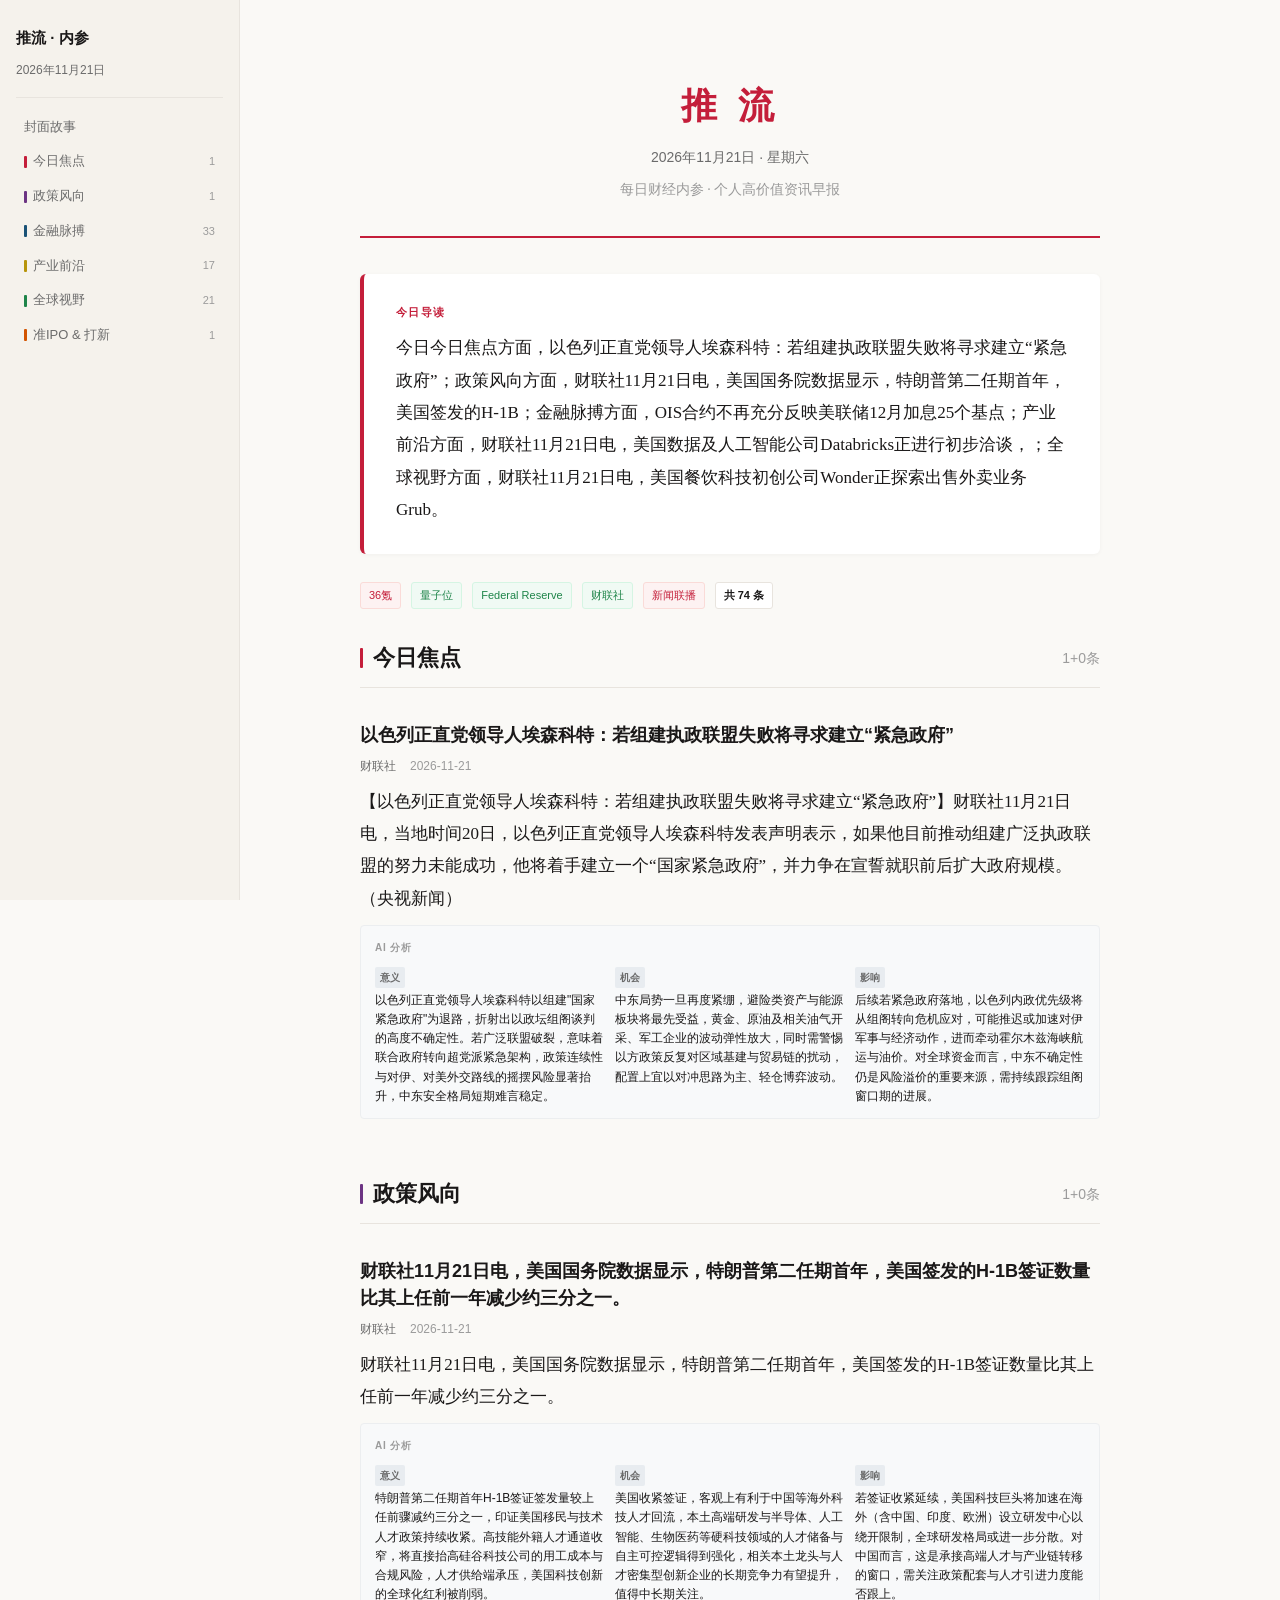
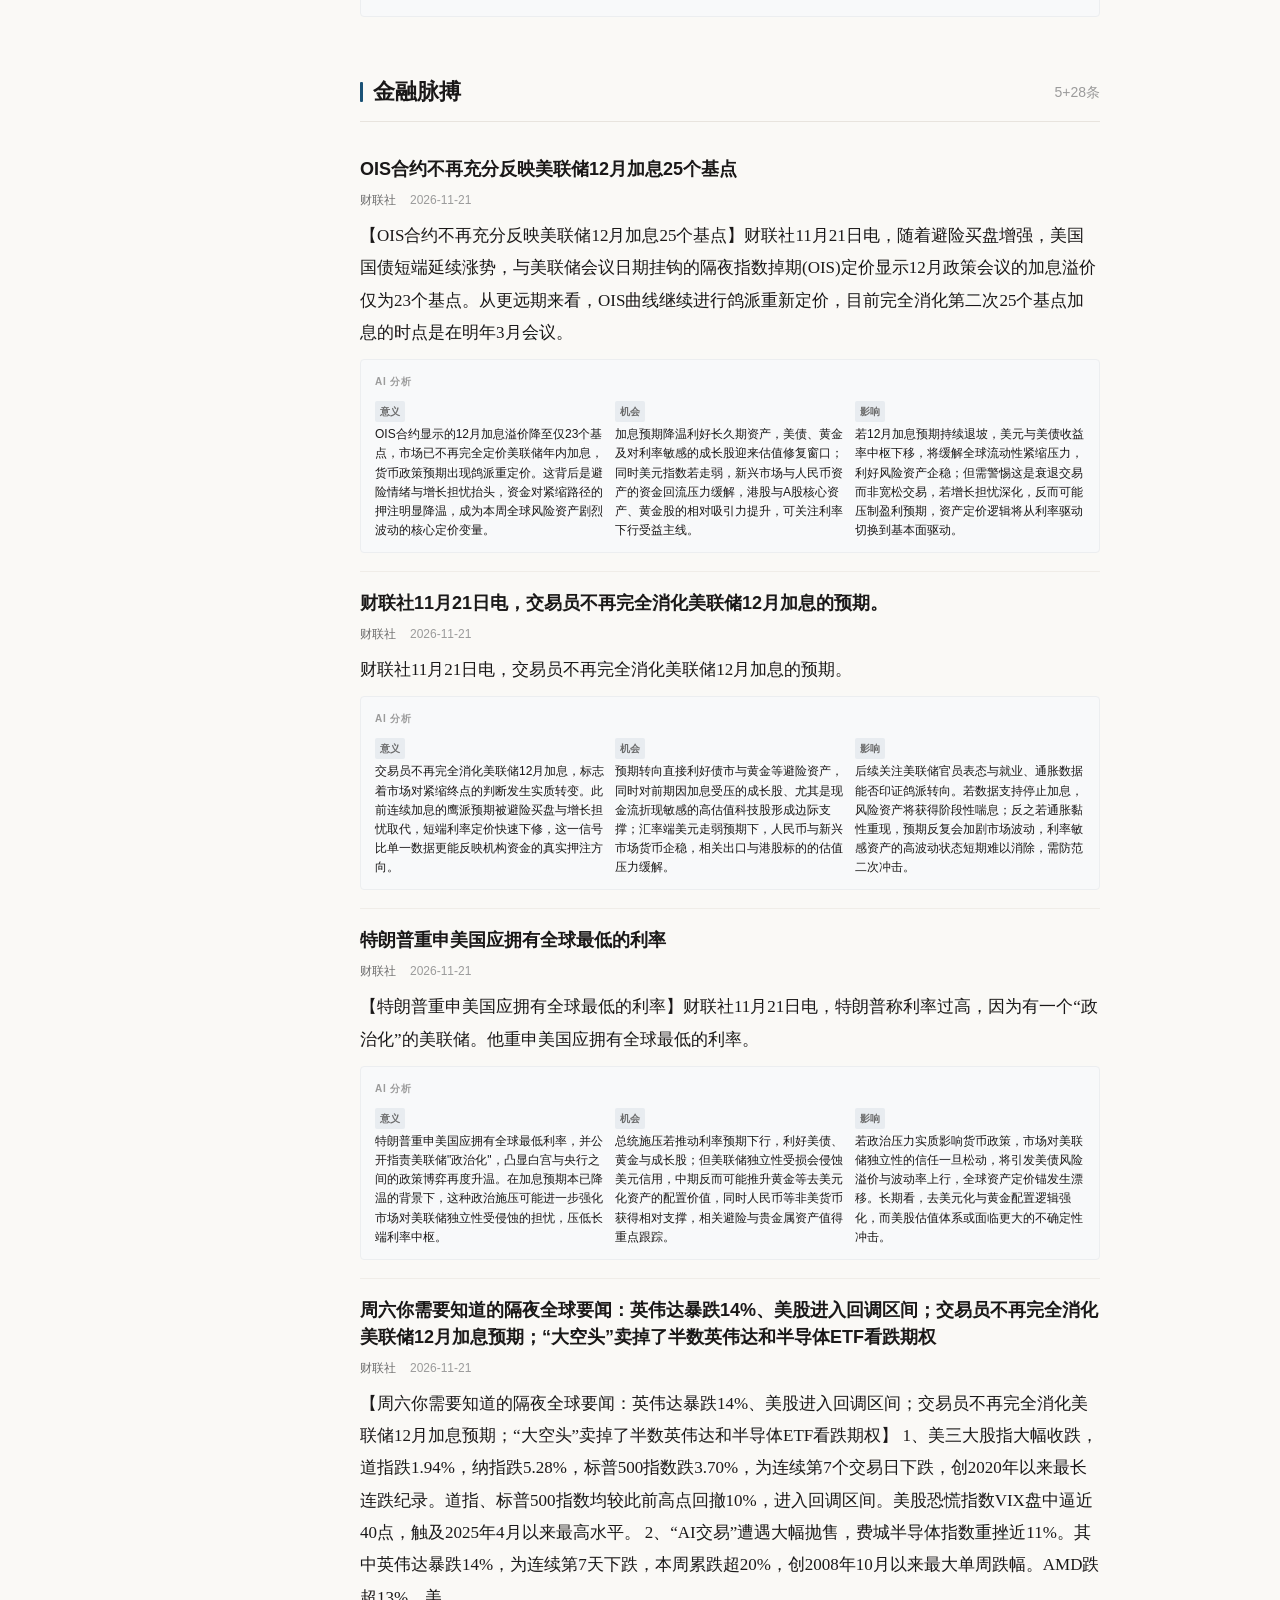
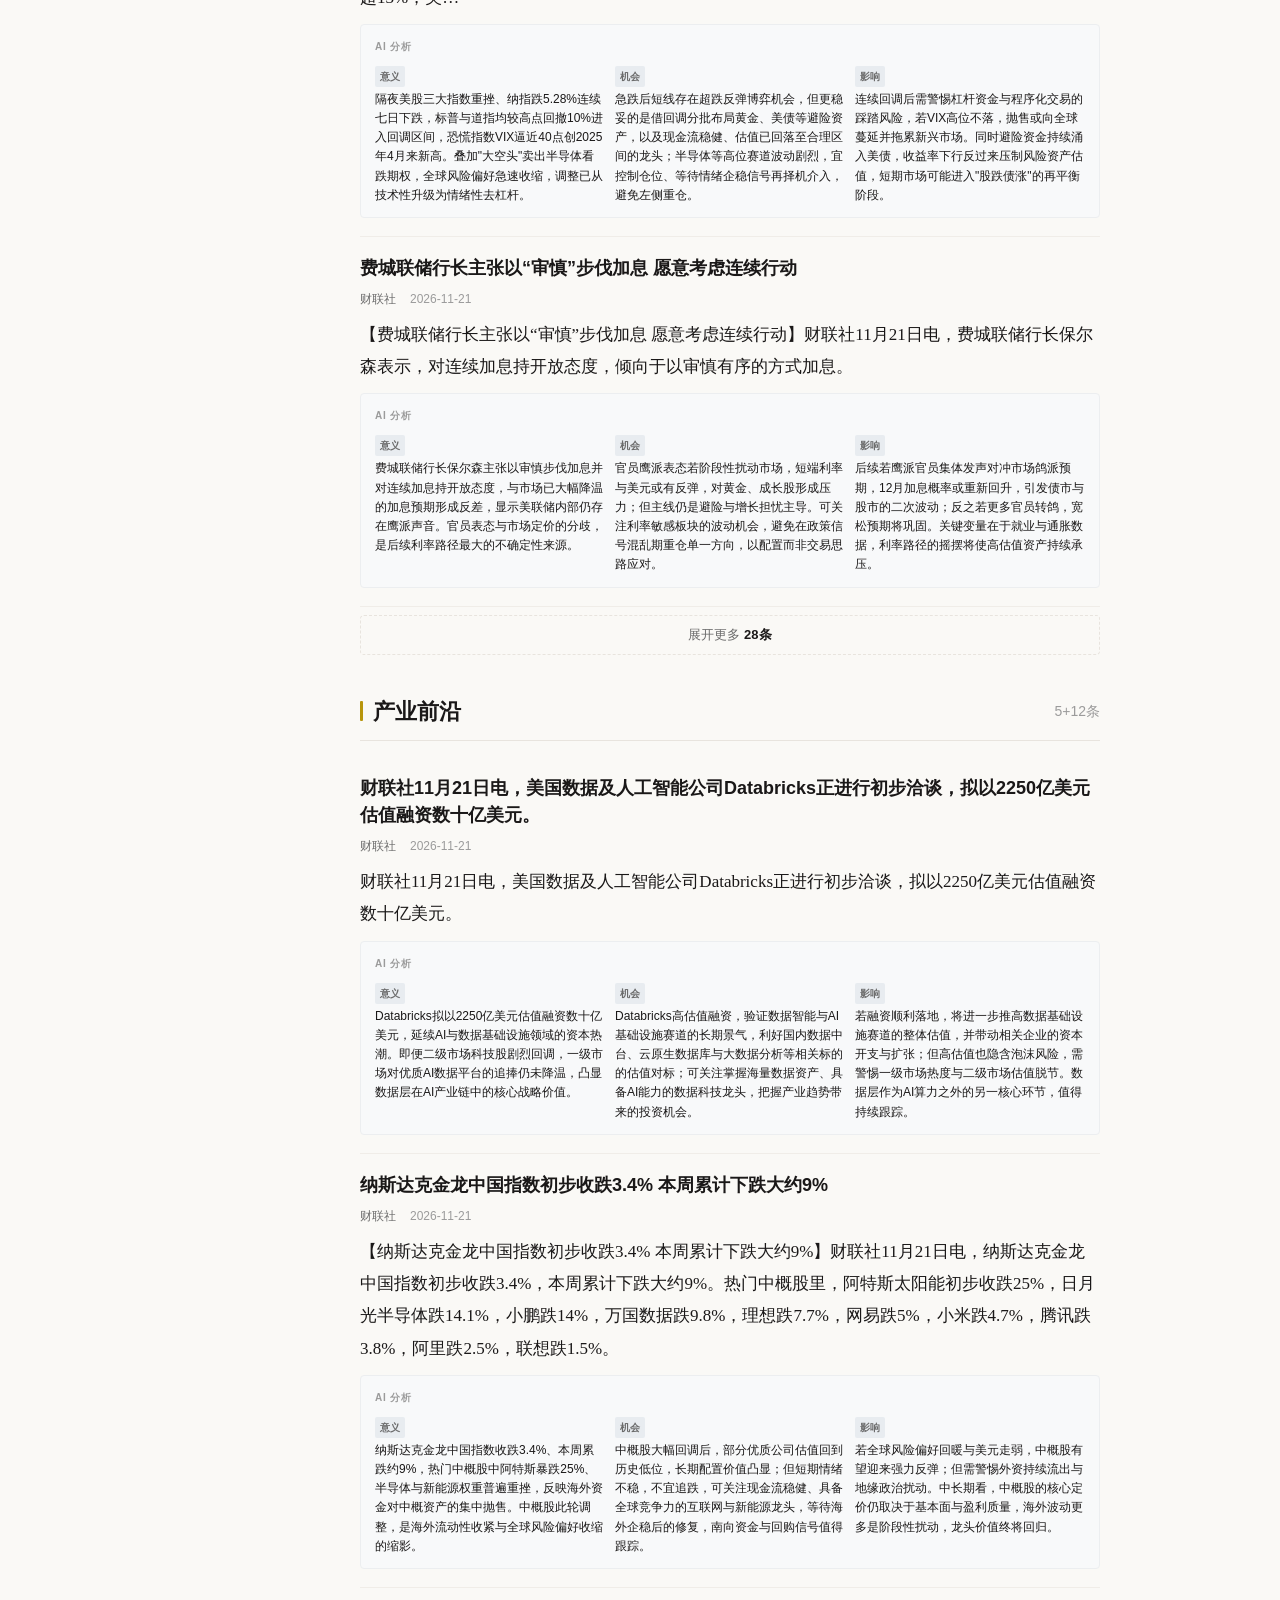
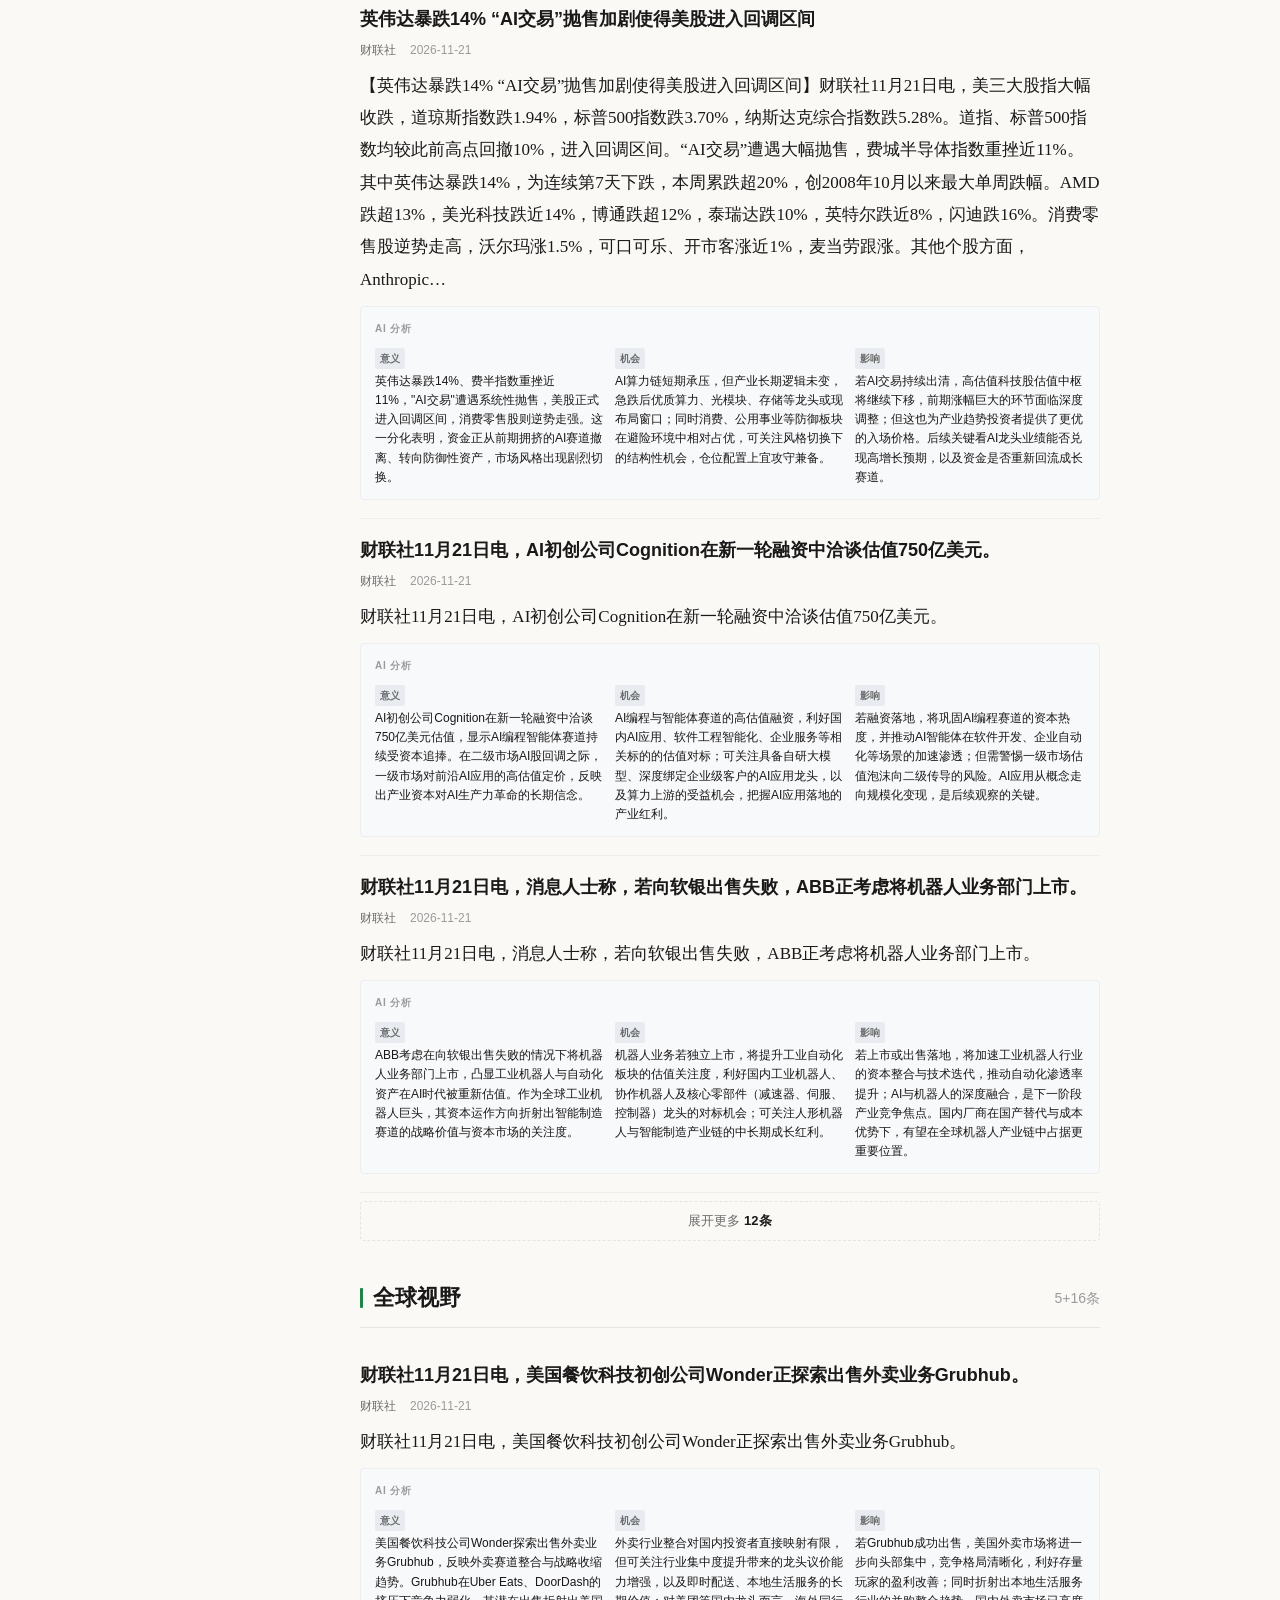
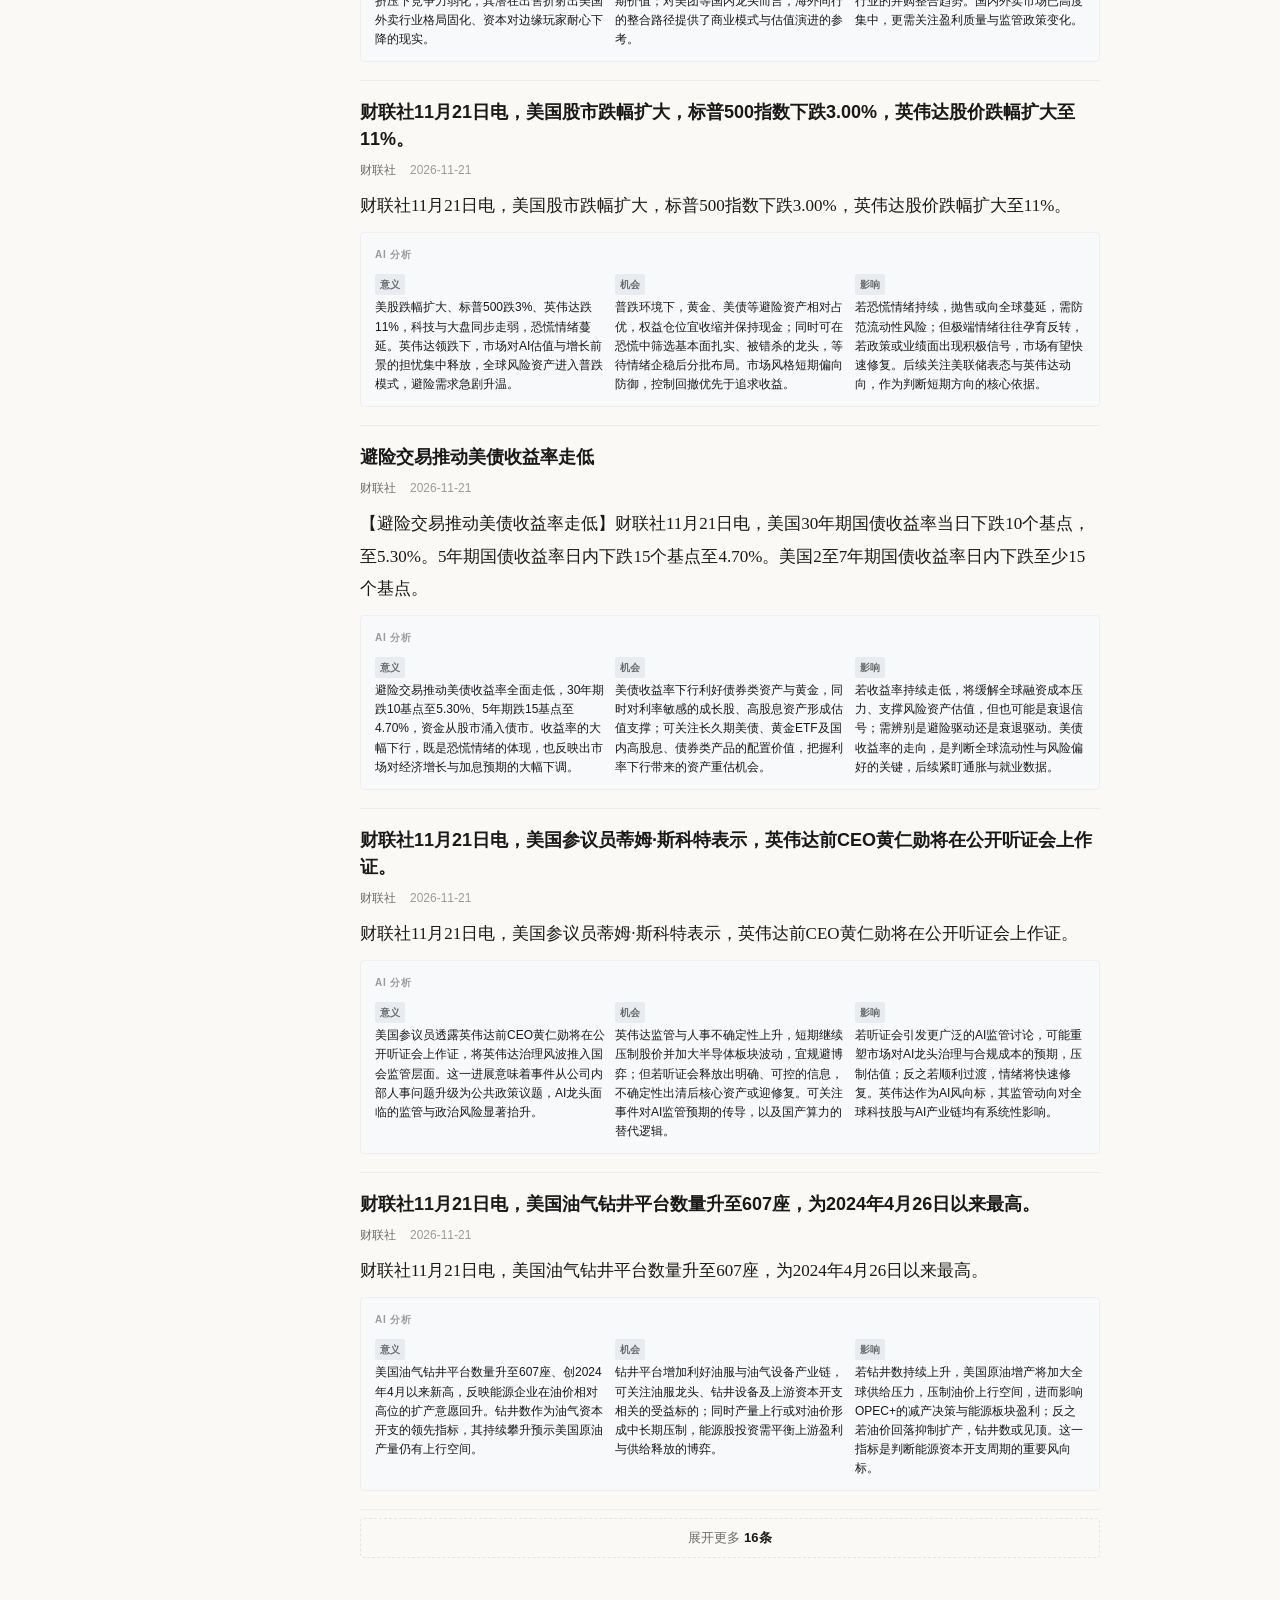
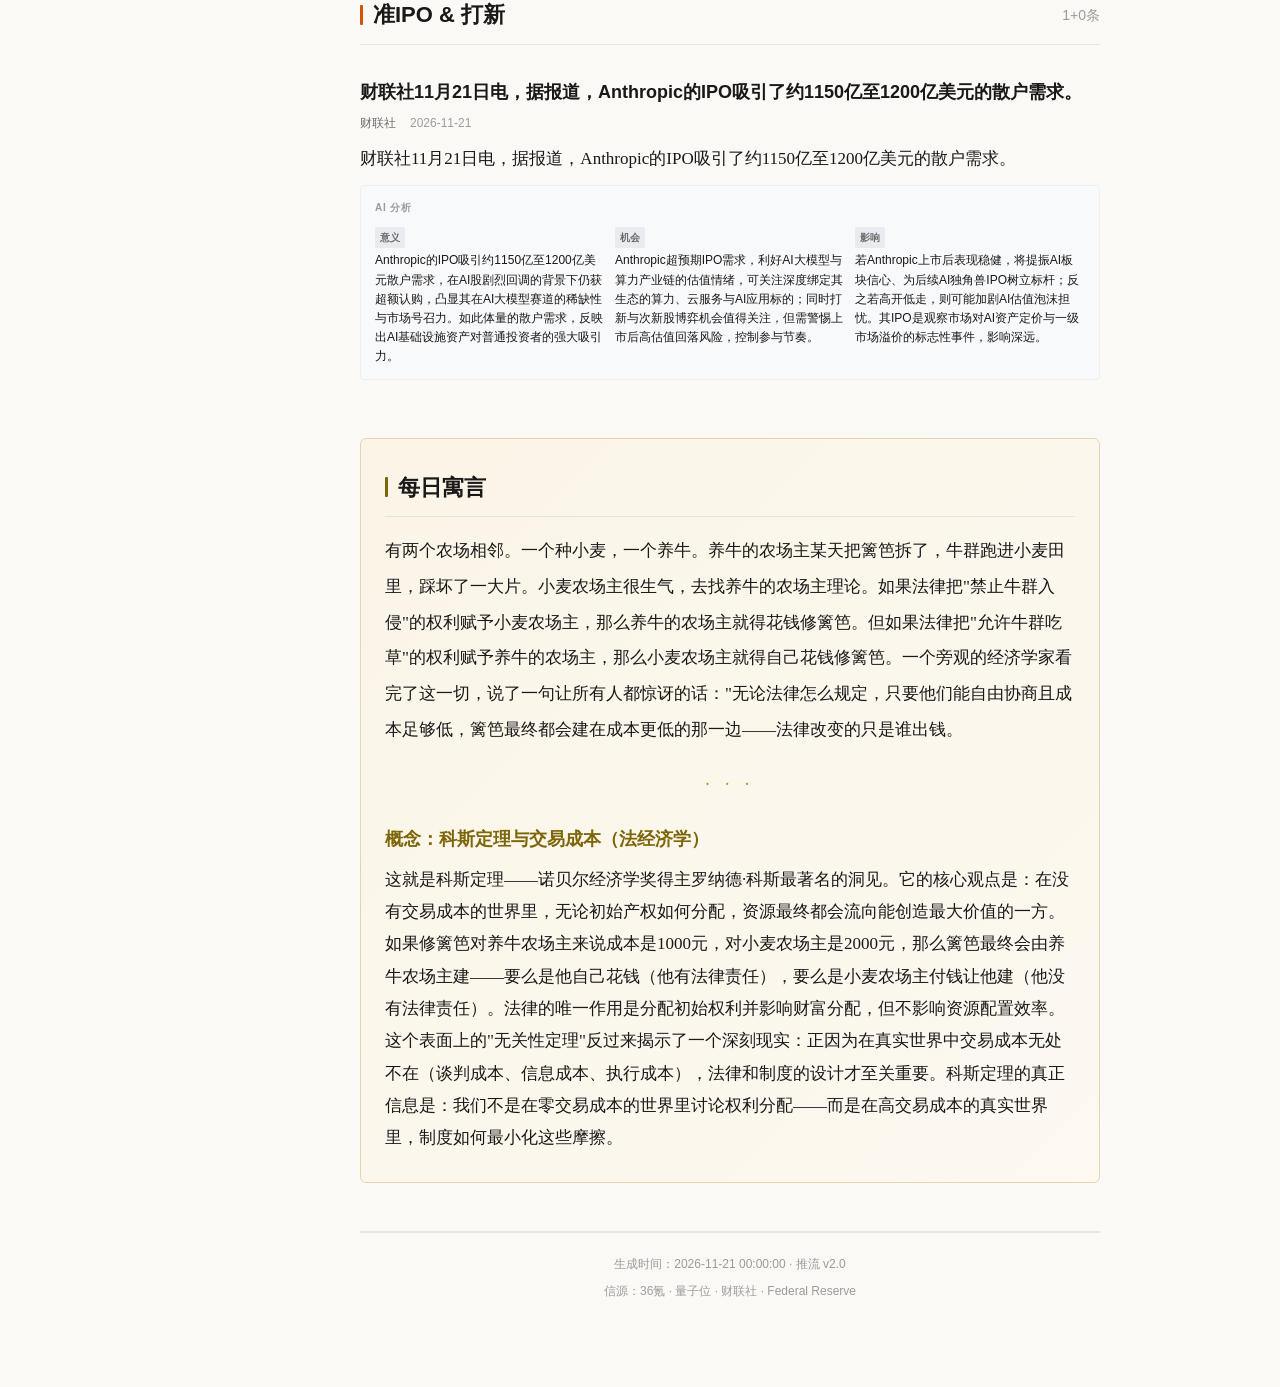
==== index.html @ a5501935 "deploy: 2026-11-21" ====
<!DOCTYPE html>
<html lang="zh-CN">
<head>
<meta charset="UTF-8">
<meta name="viewport" content="width=device-width, initial-scale=1.0">
<meta name="color-scheme" content="light">
<title>推流 · 2026年11月21日</title>
<style>/* =============================================================================
 * 推流 v2.0 — 杂志式内参样式
 * 核心：留白、克制、层次分明、阅读舒适
 * ============================================================================= */

:root {
    --bg:           #FAF9F6;
    --card-bg:      #FFFFFF;
    --text:         #1A1818;
    --text-muted:   #6B6B6B;
    --text-light:   #9B9B9B;
    --accent:       #C41E3A;
    --link:         #1A5276;
    --border:       #E8E4DE;
    --border-light: #F0EDE8;

    --font-text:    "Noto Serif SC", "Source Han Serif SC", Georgia, "Songti SC", serif;
    --font-ui:      -apple-system, "PingFang SC", "Microsoft YaHei", "Segoe UI", sans-serif;

    --fs-sm:   13px;
    --fs-body: 16px;
    --fs-h2:   20px;
    --fs-h3:   17px;
    --fs-h1:   28px;
    --lh:      1.85;
    --mw:      720px;
    --gap:     28px;
}

@media (min-width: 768px) {
    :root {
        --fs-sm:   14px;
        --fs-body: 17px;
        --fs-h2:   22px;
        --fs-h3:   18px;
        --fs-h1:   36px;
        --lh:      1.9;
        --mw:      740px;
    }
}

/* ===== Reset ===== */
*,*::before,*::after{box-sizing:border-box;margin:0;padding:0}
html{scroll-behavior:smooth}
body{
    font-family:var(--font-text);
    font-size:var(--fs-body);
    line-height:var(--lh);
    color:var(--text);
    background:var(--bg);
    -webkit-font-smoothing:antialiased;
    max-width:var(--mw);
    margin:0 auto;
    padding:24px 20px 80px;
}

/* ===== 目录侧边栏 ===== */
.toc-toggle{
    position:fixed;top:12px;left:12px;z-index:100;
    width:38px;height:38px;border:1px solid var(--border);
    border-radius:6px;background:var(--card-bg);
    font-size:18px;cursor:pointer;color:var(--text);
    display:block;
}
@media(min-width:1024px){.toc-toggle{display:none}}

.toc-sidebar{
    position:fixed;top:0;left:0;z-index:99;
    width:240px;height:100vh;
    background:#F5F2EC;
    border-right:1px solid var(--border);
    padding:24px 16px 80px;
    font-family:var(--font-ui);
    overflow-y:auto;
    transform:translateX(-100%);
    transition:transform .2s;
}
.toc-sidebar.open{transform:translateX(0)}
@media(min-width:1024px){
    .toc-sidebar{transform:translateX(0)}
    body{margin-left:240px;max-width:calc(var(--mw) + 240px)}
    .main-content{max-width:var(--mw);margin:0 auto}
}

.toc-header{padding-bottom:12px;margin-bottom:12px;border-bottom:1px solid var(--border)}
.toc-header-title{font-size:15px;font-weight:700;display:block}
.toc-header-date{font-size:12px;color:var(--text-muted)}

.toc-list{list-style:none}
.toc-link{
    display:flex;align-items:center;gap:6px;
    padding:5px 8px;border-radius:4px;
    font-size:13px;color:var(--text-muted);text-decoration:none;
}
.toc-link:hover{background:#EBE6DE;color:var(--text)}
.toc-link.active{background:#EBE6DE;color:var(--text);font-weight:600}
.toc-accent{width:3px;height:12px;border-radius:1px;flex-shrink:0}
.toc-num{font-size:11px;color:var(--text-light);margin-left:auto}

/* ===== 报头 ===== */
.masthead{
    text-align:center;
    padding:48px 0 32px;
    border-bottom:2px solid var(--accent);
    margin-bottom:36px;
}
.masthead-brand{
    font-family:var(--font-ui);
    font-size:var(--fs-h1);
    font-weight:800;
    letter-spacing:.15em;
    color:var(--accent);
}
.masthead-date{
    font-size:var(--fs-sm);
    color:var(--text-muted);
    font-family:var(--font-ui);
    margin-top:4px;
}
.masthead-sub{
    font-size:var(--fs-sm);
    color:var(--text-light);
    margin-top:6px;
}

/* ===== 今日导读 ===== */
.overview{
    background:var(--card-bg);
    border-radius:6px;
    padding:28px 32px;
    margin-bottom:var(--gap);
    border-left:4px solid var(--accent);
    box-shadow:0 1px 4px rgba(0,0,0,.04);
}
.overview-label{
    font-family:var(--font-ui);
    font-size:11px;text-transform:uppercase;
    letter-spacing:.12em;color:var(--accent);
    margin-bottom:10px;font-weight:600;
}
.overview-text{
    font-size:var(--fs-body);
    line-height:var(--lh);
    color:var(--text);
}

/* ===== 信源条 ===== */
.source-bar{
    display:flex;flex-wrap:wrap;gap:6px 10px;
    margin-bottom:28px;
    font-family:var(--font-ui);font-size:11px;
}
.src-tag{
    padding:2px 8px;border-radius:3px;
    background:var(--card-bg);border:1px solid var(--border-light);
    color:var(--text-muted);
}
.src-tag.ok{color:#1E8449;border-color:#D5F5E3;background:#F0FAF4}
.src-tag.fail{color:#C41E3A;border-color:#FADBD8;background:#FDF2F2}
.src-tag.total{color:var(--text);font-weight:600;border-color:var(--border)}

/* ===== 版块 ===== */
.sec{margin-bottom:36px}
.sec-head{
    display:flex;align-items:center;gap:10px;
    padding-bottom:8px;margin-bottom:16px;
    border-bottom:1px solid var(--border);
}
.sec-bar{width:3px;height:20px;border-radius:1px;flex-shrink:0}
.sec-title{
    font-family:var(--font-ui);
    font-size:var(--fs-h2);font-weight:700;
    color:var(--text);
}
.sec-count{
    font-size:var(--fs-sm);color:var(--text-light);
    margin-left:auto;font-family:var(--font-ui);
}

/* ===== 文章卡片 ===== */
.card{
    padding:18px 0;
    border-bottom:1px solid var(--border-light);
}
.card:last-child{border-bottom:none}
.card-title{
    font-family:var(--font-ui);
    font-size:var(--fs-h3);font-weight:600;
    color:var(--text);line-height:1.5;
    margin-bottom:6px;
}
.card-meta{
    display:flex;flex-wrap:wrap;align-items:center;gap:8px 14px;
    margin-bottom:8px;
    font-family:var(--font-ui);font-size:12px;color:var(--text-light);
}
.card-source{font-weight:500;color:var(--text-muted)}
.card-verified{color:#1E8449;font-weight:500}
.card-date{color:var(--text-light)}
.card-board{
    display:inline-block;padding:1px 6px;border-radius:2px;
    background:#F0F0F0;color:var(--text-muted);font-size:11px;
}
.card-body{font-size:var(--fs-body);color:var(--text);line-height:var(--lh)}
.card-body p{margin-bottom:.5em}

/* ===== AI分析 ===== */
.ai-box{
    margin-top:10px;padding:12px 14px;
    background:#F8F9FA;border-radius:4px;
    border:1px solid #ECEEF0;
    font-family:var(--font-ui);font-size:13px;
}
.ai-label{
    font-size:10px;text-transform:uppercase;
    letter-spacing:.08em;color:var(--text-light);
    margin-bottom:8px;font-weight:600;
}
.ai-cols{display:grid;grid-template-columns:1fr;gap:10px}
@media(min-width:640px){.ai-cols{grid-template-columns:1fr 1fr 1fr}}
.ai-col{}
.ai-tag{
    display:inline-block;padding:1px 5px;border-radius:2px;
    background:#E8ECF0;font-size:10px;font-weight:600;
    color:var(--text-muted);margin-bottom:3px;
}
.ai-col p{font-size:12px;color:var(--text);line-height:1.6}

/* ===== 寓言 ===== */
.allegory{
    margin:40px 0;padding:28px 24px;
    background:linear-gradient(135deg,#FBF5E8,#FDF8F0);
    border-radius:6px;border:1px solid #E8D5B0;
}
.allegory-story{font-size:var(--fs-body);line-height:2.1;color:var(--text)}
.allegory-divider{text-align:center;margin:20px 0;color:#B7950B;font-size:18px;letter-spacing:.3em}
.allegory-concept{
    font-family:var(--font-ui);
    font-size:var(--fs-h3);font-weight:700;
    color:#7D6608;margin-bottom:8px;
}
.allegory-reveal{font-size:var(--fs-body);color:var(--text)}

/* ===== 页脚 ===== */
.footer{
    margin-top:48px;padding-top:20px;
    border-top:2px solid var(--border);
    font-family:var(--font-ui);font-size:12px;
    color:var(--text-light);text-align:center;
}
.footer p{margin-bottom:4px}

/* ===== 折叠展开 ===== */
.expand-btn{
    display:block;width:100%;padding:10px 0;
    margin:8px 0 16px;
    background:none;border:1px dashed var(--border);
    border-radius:4px;cursor:pointer;
    font-family:var(--font-ui);font-size:13px;
    color:var(--text-muted);text-align:center;
    transition:all .15s;
}
.expand-btn:hover{color:var(--text);border-color:var(--text-muted)}
.expand-btn .expand-count{font-weight:600;color:var(--text)}
.expand-btn.open{display:none}
.collapsed-items{display:none}
.collapsed-items.open{display:block}

/* ===== 打印 ===== */
@media print{
    .toc-sidebar,.toc-toggle{display:none!important}
    body{background:#fff;max-width:100%;margin-left:0}
    .card{border-bottom-color:#CCC}
}</style>
</head>
<body>


<button class="toc-toggle" id="toc-toggle" aria-label="目录">☰</button>
<nav class="toc-sidebar" id="toc-sidebar">
    <div class="toc-header">
        <span class="toc-header-title">推流 · 内参</span>
        <span class="toc-header-date">2026年11月21日</span>
    </div>
    <ul class="toc-list">
        <li><a href="#cover" class="toc-link">封面故事</a></li>
        
        
        
        <li><a href="#sec-top_story" class="toc-link toc-sec-link" data-sec="top_story">
            <span class="toc-accent" style="background:#C41E3A"></span>
            <span>今日焦点</span>
            <span class="toc-num">1</span>
        </a></li>
        
        
        
        
        <li><a href="#sec-policy" class="toc-link toc-sec-link" data-sec="policy">
            <span class="toc-accent" style="background:#6C3483"></span>
            <span>政策风向</span>
            <span class="toc-num">1</span>
        </a></li>
        
        
        
        
        <li><a href="#sec-finance" class="toc-link toc-sec-link" data-sec="finance">
            <span class="toc-accent" style="background:#1A5276"></span>
            <span>金融脉搏</span>
            <span class="toc-num">33</span>
        </a></li>
        
        
        
        
        <li><a href="#sec-industry" class="toc-link toc-sec-link" data-sec="industry">
            <span class="toc-accent" style="background:#B7950B"></span>
            <span>产业前沿</span>
            <span class="toc-num">17</span>
        </a></li>
        
        
        
        
        <li><a href="#sec-global" class="toc-link toc-sec-link" data-sec="global">
            <span class="toc-accent" style="background:#1E8449"></span>
            <span>全球视野</span>
            <span class="toc-num">21</span>
        </a></li>
        
        
        
        
        <li><a href="#sec-ipo" class="toc-link toc-sec-link" data-sec="ipo">
            <span class="toc-accent" style="background:#D35400"></span>
            <span>准IPO &amp; 打新</span>
            <span class="toc-num">1</span>
        </a></li>
        
        
        
        
        
    </ul>
</nav>

<main class="main-content">


<header class="masthead">
    <div class="masthead-brand">推 流</div>
    <div class="masthead-date">2026年11月21日 · 星期六</div>
    <div class="masthead-sub">每日财经内参 · 个人高价值资讯早报</div>
</header>



<div class="overview" id="cover">
    <div class="overview-label">今日导读</div>
    <div class="overview-text">今日今日焦点方面，以色列正直党领导人埃森科特：若组建执政联盟失败将寻求建立“紧急政府”；政策风向方面，财联社11月21日电，美国国务院数据显示，特朗普第二任期首年，美国签发的H-1B；金融脉搏方面，OIS合约不再充分反映美联储12月加息25个基点；产业前沿方面，财联社11月21日电，美国数据及人工智能公司Databricks正进行初步洽谈，；全球视野方面，财联社11月21日电，美国餐饮科技初创公司Wonder正探索出售外卖业务Grub。</div>
</div>



<div class="source-bar">
    
    <span class="src-tag fail">36氪</span>
    
    
    <span class="src-tag ok">量子位</span>
    
    
    <span class="src-tag ok">Federal Reserve</span>
    
    
    <span class="src-tag ok">财联社</span>
    
    
    <span class="src-tag fail">新闻联播</span>
    
    
    <span class="src-tag total">共 74 条</span>
</div>







<section class="sec" id="sec-top_story">
    <div class="sec-head">
        <span class="sec-bar" style="background:#C41E3A"></span>
        <h2 class="sec-title">今日焦点</h2>
        <span class="sec-count">1+0条</span>
    </div>

    
    
    <article class="card">
        <h3 class="card-title">以色列正直党领导人埃森科特：若组建执政联盟失败将寻求建立“紧急政府”</h3>
        <div class="card-meta">
            <span class="card-source">财联社</span>
            
            
            <span class="card-date">2026-11-21</span>
            
            
            
            
            
        </div>
        <div class="card-body">
            <p>【以色列正直党领导人埃森科特：若组建执政联盟失败将寻求建立“紧急政府”】财联社11月21日电，当地时间20日，以色列正直党领导人埃森科特发表声明表示，如果他目前推动组建广泛执政联盟的努力未能成功，他将着手建立一个“国家紧急政府”，并力争在宣誓就职前后扩大政府规模。 （央视新闻）</p>
        </div>
        
        <div class="ai-box">
            <div class="ai-label">AI 分析</div>
            <div class="ai-cols">
                <div class="ai-col"><span class="ai-tag">意义</span><p>以色列正直党领导人埃森科特以组建&#34;国家紧急政府&#34;为退路，折射出以政坛组阁谈判的高度不确定性。若广泛联盟破裂，意味着联合政府转向超党派紧急架构，政策连续性与对伊、对美外交路线的摇摆风险显著抬升，中东安全格局短期难言稳定。</p></div>
                <div class="ai-col"><span class="ai-tag">机会</span><p>中东局势一旦再度紧绷，避险类资产与能源板块将最先受益，黄金、原油及相关油气开采、军工企业的波动弹性放大，同时需警惕以方政策反复对区域基建与贸易链的扰动，配置上宜以对冲思路为主、轻仓博弈波动。</p></div>
                <div class="ai-col"><span class="ai-tag">影响</span><p>后续若紧急政府落地，以色列内政优先级将从组阁转向危机应对，可能推迟或加速对伊军事与经济动作，进而牵动霍尔木兹海峡航运与油价。对全球资金而言，中东不确定性仍是风险溢价的重要来源，需持续跟踪组阁窗口期的进展。</p></div>
            </div>
        </div>
        
    </article>
    

    
    
</section>






<section class="sec" id="sec-policy">
    <div class="sec-head">
        <span class="sec-bar" style="background:#6C3483"></span>
        <h2 class="sec-title">政策风向</h2>
        <span class="sec-count">1+0条</span>
    </div>

    
    
    <article class="card">
        <h3 class="card-title">财联社11月21日电，美国国务院数据显示，特朗普第二任期首年，美国签发的H-1B签证数量比其上任前一年减少约三分之一。</h3>
        <div class="card-meta">
            <span class="card-source">财联社</span>
            
            
            <span class="card-date">2026-11-21</span>
            
            
            
            
            
        </div>
        <div class="card-body">
            <p>财联社11月21日电，美国国务院数据显示，特朗普第二任期首年，美国签发的H-1B签证数量比其上任前一年减少约三分之一。</p>
        </div>
        
        <div class="ai-box">
            <div class="ai-label">AI 分析</div>
            <div class="ai-cols">
                <div class="ai-col"><span class="ai-tag">意义</span><p>特朗普第二任期首年H-1B签证签发量较上任前骤减约三分之一，印证美国移民与技术人才政策持续收紧。高技能外籍人才通道收窄，将直接抬高硅谷科技公司的用工成本与合规风险，人才供给端承压，美国科技创新的全球化红利被削弱。</p></div>
                <div class="ai-col"><span class="ai-tag">机会</span><p>美国收紧签证，客观上有利于中国等海外科技人才回流，本土高端研发与半导体、人工智能、生物医药等硬科技领域的人才储备与自主可控逻辑得到强化，相关本土龙头与人才密集型创新企业的长期竞争力有望提升，值得中长期关注。</p></div>
                <div class="ai-col"><span class="ai-tag">影响</span><p>若签证收紧延续，美国科技巨头将加速在海外（含中国、印度、欧洲）设立研发中心以绕开限制，全球研发格局或进一步分散。对中国而言，这是承接高端人才与产业链转移的窗口，需关注政策配套与人才引进力度能否跟上。</p></div>
            </div>
        </div>
        
    </article>
    

    
    
</section>






<section class="sec" id="sec-finance">
    <div class="sec-head">
        <span class="sec-bar" style="background:#1A5276"></span>
        <h2 class="sec-title">金融脉搏</h2>
        <span class="sec-count">5+28条</span>
    </div>

    
    
    <article class="card">
        <h3 class="card-title">OIS合约不再充分反映美联储12月加息25个基点</h3>
        <div class="card-meta">
            <span class="card-source">财联社</span>
            
            
            <span class="card-date">2026-11-21</span>
            
            
            
            
            
        </div>
        <div class="card-body">
            <p>【OIS合约不再充分反映美联储12月加息25个基点】财联社11月21日电，随着避险买盘增强，美国国债短端延续涨势，与美联储会议日期挂钩的隔夜指数掉期(OIS)定价显示12月政策会议的加息溢价仅为23个基点。从更远期来看，OIS曲线继续进行鸽派重新定价，目前完全消化第二次25个基点加息的时点是在明年3月会议。</p>
        </div>
        
        <div class="ai-box">
            <div class="ai-label">AI 分析</div>
            <div class="ai-cols">
                <div class="ai-col"><span class="ai-tag">意义</span><p>OIS合约显示的12月加息溢价降至仅23个基点，市场已不再完全定价美联储年内加息，货币政策预期出现鸽派重定价。这背后是避险情绪与增长担忧抬头，资金对紧缩路径的押注明显降温，成为本周全球风险资产剧烈波动的核心定价变量。</p></div>
                <div class="ai-col"><span class="ai-tag">机会</span><p>加息预期降温利好长久期资产，美债、黄金及对利率敏感的成长股迎来估值修复窗口；同时美元指数若走弱，新兴市场与人民币资产的资金回流压力缓解，港股与A股核心资产、黄金股的相对吸引力提升，可关注利率下行受益主线。</p></div>
                <div class="ai-col"><span class="ai-tag">影响</span><p>若12月加息预期持续退坡，美元与美债收益率中枢下移，将缓解全球流动性紧缩压力，利好风险资产企稳；但需警惕这是衰退交易而非宽松交易，若增长担忧深化，反而可能压制盈利预期，资产定价逻辑将从利率驱动切换到基本面驱动。</p></div>
            </div>
        </div>
        
    </article>
    
    <article class="card">
        <h3 class="card-title">财联社11月21日电，交易员不再完全消化美联储12月加息的预期。</h3>
        <div class="card-meta">
            <span class="card-source">财联社</span>
            
            
            <span class="card-date">2026-11-21</span>
            
            
            
            
            
        </div>
        <div class="card-body">
            <p>财联社11月21日电，交易员不再完全消化美联储12月加息的预期。</p>
        </div>
        
        <div class="ai-box">
            <div class="ai-label">AI 分析</div>
            <div class="ai-cols">
                <div class="ai-col"><span class="ai-tag">意义</span><p>交易员不再完全消化美联储12月加息，标志着市场对紧缩终点的判断发生实质转变。此前连续加息的鹰派预期被避险买盘与增长担忧取代，短端利率定价快速下修，这一信号比单一数据更能反映机构资金的真实押注方向。</p></div>
                <div class="ai-col"><span class="ai-tag">机会</span><p>预期转向直接利好债市与黄金等避险资产，同时对前期因加息受压的成长股、尤其是现金流折现敏感的高估值科技股形成边际支撑；汇率端美元走弱预期下，人民币与新兴市场货币企稳，相关出口与港股标的的估值压力缓解。</p></div>
                <div class="ai-col"><span class="ai-tag">影响</span><p>后续关注美联储官员表态与就业、通胀数据能否印证鸽派转向。若数据支持停止加息，风险资产将获得阶段性喘息；反之若通胀黏性重现，预期反复会加剧市场波动，利率敏感资产的高波动状态短期难以消除，需防范二次冲击。</p></div>
            </div>
        </div>
        
    </article>
    
    <article class="card">
        <h3 class="card-title">特朗普重申美国应拥有全球最低的利率</h3>
        <div class="card-meta">
            <span class="card-source">财联社</span>
            
            
            <span class="card-date">2026-11-21</span>
            
            
            
            
            
        </div>
        <div class="card-body">
            <p>【特朗普重申美国应拥有全球最低的利率】财联社11月21日电，特朗普称利率过高，因为有一个“政治化”的美联储。他重申美国应拥有全球最低的利率。</p>
        </div>
        
        <div class="ai-box">
            <div class="ai-label">AI 分析</div>
            <div class="ai-cols">
                <div class="ai-col"><span class="ai-tag">意义</span><p>特朗普重申美国应拥有全球最低利率，并公开指责美联储&#34;政治化&#34;，凸显白宫与央行之间的政策博弈再度升温。在加息预期本已降温的背景下，这种政治施压可能进一步强化市场对美联储独立性受侵蚀的担忧，压低长端利率中枢。</p></div>
                <div class="ai-col"><span class="ai-tag">机会</span><p>总统施压若推动利率预期下行，利好美债、黄金与成长股；但美联储独立性受损会侵蚀美元信用，中期反而可能推升黄金等去美元化资产的配置价值，同时人民币等非美货币获得相对支撑，相关避险与贵金属资产值得重点跟踪。</p></div>
                <div class="ai-col"><span class="ai-tag">影响</span><p>若政治压力实质影响货币政策，市场对美联储独立性的信任一旦松动，将引发美债风险溢价与波动率上行，全球资产定价锚发生漂移。长期看，去美元化与黄金配置逻辑强化，而美股估值体系或面临更大的不确定性冲击。</p></div>
            </div>
        </div>
        
    </article>
    
    <article class="card">
        <h3 class="card-title">周六你需要知道的隔夜全球要闻：英伟达暴跌14%、美股进入回调区间；交易员不再完全消化美联储12月加息预期；“大空头”卖掉了半数英伟达和半导体ETF看跌期权</h3>
        <div class="card-meta">
            <span class="card-source">财联社</span>
            
            
            <span class="card-date">2026-11-21</span>
            
            
            
            
            
        </div>
        <div class="card-body">
            <p>【周六你需要知道的隔夜全球要闻：英伟达暴跌14%、美股进入回调区间；交易员不再完全消化美联储12月加息预期；“大空头”卖掉了半数英伟达和半导体ETF看跌期权】
1、美三大股指大幅收跌，道指跌1.94%，纳指跌5.28%，标普500指数跌3.70%，为连续第7个交易日下跌，创2020年以来最长连跌纪录。道指、标普500指数均较此前高点回撤10%，进入回调区间。美股恐慌指数VIX盘中逼近40点，触及2025年4月以来最高水平。
2、“AI交易”遭遇大幅抛售，费城半导体指数重挫近11%。其中英伟达暴跌14%，为连续第7天下跌，本周累跌超20%，创2008年10月以来最大单周跌幅。AMD跌超13%，美…</p>
        </div>
        
        <div class="ai-box">
            <div class="ai-label">AI 分析</div>
            <div class="ai-cols">
                <div class="ai-col"><span class="ai-tag">意义</span><p>隔夜美股三大指数重挫、纳指跌5.28%连续七日下跌，标普与道指均较高点回撤10%进入回调区间，恐慌指数VIX逼近40点创2025年4月来新高。叠加&#34;大空头&#34;卖出半导体看跌期权，全球风险偏好急速收缩，调整已从技术性升级为情绪性去杠杆。</p></div>
                <div class="ai-col"><span class="ai-tag">机会</span><p>急跌后短线存在超跌反弹博弈机会，但更稳妥的是借回调分批布局黄金、美债等避险资产，以及现金流稳健、估值已回落至合理区间的龙头；半导体等高位赛道波动剧烈，宜控制仓位、等待情绪企稳信号再择机介入，避免左侧重仓。</p></div>
                <div class="ai-col"><span class="ai-tag">影响</span><p>连续回调后需警惕杠杆资金与程序化交易的踩踏风险，若VIX高位不落，抛售或向全球蔓延并拖累新兴市场。同时避险资金持续涌入美债，收益率下行反过来压制风险资产估值，短期市场可能进入&#34;股跌债涨&#34;的再平衡阶段。</p></div>
            </div>
        </div>
        
    </article>
    
    <article class="card">
        <h3 class="card-title">费城联储行长主张以“审慎”步伐加息 愿意考虑连续行动</h3>
        <div class="card-meta">
            <span class="card-source">财联社</span>
            
            
            <span class="card-date">2026-11-21</span>
            
            
            
            
            
        </div>
        <div class="card-body">
            <p>【费城联储行长主张以“审慎”步伐加息 愿意考虑连续行动】财联社11月21日电，费城联储行长保尔森表示，对连续加息持开放态度，倾向于以审慎有序的方式加息。</p>
        </div>
        
        <div class="ai-box">
            <div class="ai-label">AI 分析</div>
            <div class="ai-cols">
                <div class="ai-col"><span class="ai-tag">意义</span><p>费城联储行长保尔森主张以审慎步伐加息并对连续加息持开放态度，与市场已大幅降温的加息预期形成反差，显示美联储内部仍存在鹰派声音。官员表态与市场定价的分歧，是后续利率路径最大的不确定性来源。</p></div>
                <div class="ai-col"><span class="ai-tag">机会</span><p>官员鹰派表态若阶段性扰动市场，短端利率与美元或有反弹，对黄金、成长股形成压力；但主线仍是避险与增长担忧主导。可关注利率敏感板块的波动机会，避免在政策信号混乱期重仓单一方向，以配置而非交易思路应对。</p></div>
                <div class="ai-col"><span class="ai-tag">影响</span><p>后续若鹰派官员集体发声对冲市场鸽派预期，12月加息概率或重新回升，引发债市与股市的二次波动；反之若更多官员转鸽，宽松预期将巩固。关键变量在于就业与通胀数据，利率路径的摇摆将使高估值资产持续承压。</p></div>
            </div>
        </div>
        
    </article>
    

    
    
    <button class="expand-btn" onclick="this.classList.toggle('open');this.nextElementSibling.classList.toggle('open')">
        展开更多 <span class="expand-count">28条</span>
    </button>
    <div class="collapsed-items">
        
        <article class="card">
            <h3 class="card-title">财联社11月21日电，穆迪将匈牙利评级展望由负面上调至稳定。</h3>
            <div class="card-meta">
                <span class="card-source">财联社</span>
                
                <span class="card-date">2026-11-21</span>
                
                
                
                
            </div>
            <div class="card-body">
                <p>财联社11月21日电，穆迪将匈牙利评级展望由负面上调至稳定。</p>
            </div>
            
            <div class="ai-box">
                <div class="ai-label">AI 分析</div>
                <div class="ai-cols">
                    <div class="ai-col"><span class="ai-tag">意义</span><p>穆迪将匈牙利评级展望由负面上调至稳定，反映国际评级机构对该国财政与债务风险改善的认可。作为中东欧代表性经济体，其信用边际修复有助于降低融资成本、稳定福林汇率，也为区域内新兴市场资产的情绪修复提供正面示范。</p></div>
                    <div class="ai-col"><span class="ai-tag">机会</span><p>匈牙利信用改善短期对欧债与中东欧资产构成利好，相关区域ETF与出口导向型企业受益；但对中国投资者而言直接敞口有限，更值得关注的是全球评级上调周期是否开启、新兴市场信用利差收窄带来的整体风险偏好修复机会。</p></div>
                    <div class="ai-col"><span class="ai-tag">影响</span><p>若评级机构对新兴市场整体转向乐观，资金有望回流高收益新兴市场债券与权益，缓解部分脆弱经济体的融资压力；但地缘与通胀仍是制约因素，匈牙利改善能否持续，取决于后续财政纪律与外部环境，需跟踪其国债利差走向。</p></div>
                </div>
            </div>
            
        </article>
        
        <article class="card">
            <h3 class="card-title">Crowdstrike据悉洽购Zscaler 或缔造网络安全行业史上最大交易之一</h3>
            <div class="card-meta">
                <span class="card-source">财联社</span>
                
                <span class="card-date">2026-11-21</span>
                
                
                
                
            </div>
            <div class="card-body">
                <p>【Crowdstrike据悉洽购Zscaler 或缔造网络安全行业史上最大交易之一】财联社11月21日电，据知情人士透露，CrowdStrike正在洽谈收购Zscaler，这笔交易将成为网络安全行业史上规模最大的交易之一，并将缔造一家合计市值约2,650亿美元的公司。</p>
            </div>
            
            <div class="ai-box">
                <div class="ai-label">AI 分析</div>
                <div class="ai-cols">
                    <div class="ai-col"><span class="ai-tag">意义</span><p>CrowdStrike拟收购Zscaler，若成行将缔造合计市值约2650亿美元的网络安全巨头，成为行业史上最大交易之一。两者在端点安全与零信任云安全上的互补，有望重塑网络安全竞争格局，加速云安全与AI安全能力整合。</p></div>
                    <div class="ai-col"><span class="ai-tag">机会</span><p>并购预期直接点燃网络安全板块热度，Zscaler及其同业（Palo Alto、Fortinet、Okta等）的估值对标空间被打开，相关产业链上的云安全、零信任架构、身份管理环节成为资金关注的补涨方向，可关注国内网安龙头的映射机会。</p></div>
                    <div class="ai-col"><span class="ai-tag">影响</span><p>若交易落地，将催生网络安全行业的整合浪潮，小型安全厂商的并购价值重估，行业集中度快速提升；同时合规与数据安全需求上升，推动安全支出长期增长。交易本身的监管审批与整合风险，是后续需要跟踪的关键节点。</p></div>
                </div>
            </div>
            
        </article>
        
        <article class="card">
            <h3 class="card-title">财联社11月21日电，MSCI新兴市场股票指数收盘较6月高点下跌21%。</h3>
            <div class="card-meta">
                <span class="card-source">财联社</span>
                
                <span class="card-date">2026-11-21</span>
                
                
                
                
            </div>
            <div class="card-body">
                <p>财联社11月21日电，MSCI新兴市场股票指数收盘较6月高点下跌21%。</p>
            </div>
            
            <div class="ai-box">
                <div class="ai-label">AI 分析</div>
                <div class="ai-cols">
                    <div class="ai-col"><span class="ai-tag">意义</span><p>MSCI新兴市场股票指数较6月高点回撤21%，正式进入技术性熊市，反映美元走强、全球风险偏好收缩与资金回流发达市场的多重压力。新兴市场此轮深度调整，凸显其对全球流动性环境的高度敏感与脆弱性。</p></div>
                    <div class="ai-col"><span class="ai-tag">机会</span><p>深度调整后新兴市场估值已具备吸引力，但需等待美元见顶与风险偏好企稳的右侧信号；可关注基本面稳健、内需驱动的东南亚、印度等结构性标的，以及估值处于历史低位的港股。左侧布局宜分批、控制节奏，规避高外债脆弱经济体。</p></div>
                    <div class="ai-col"><span class="ai-tag">影响</span><p>若美联储转鸽、美元回落，新兴市场有望迎来资金回流与估值修复，其中汇率企稳是关键前提；但若全球衰退风险上升，出口导向型新兴经济体盈利承压，反弹空间受限。短期新兴市场仍受制于外部流动性，波动或延续。</p></div>
                </div>
            </div>
            
        </article>
        
        <article class="card">
            <h3 class="card-title">财联社11月21日电，纳斯达克100指数ETF盘后上涨0.3%，英伟达股价盘后一度上涨1.8%。</h3>
            <div class="card-meta">
                <span class="card-source">财联社</span>
                
                <span class="card-date">2026-11-21</span>
                
                
                
                
            </div>
            <div class="card-body">
                <p>财联社11月21日电，纳斯达克100指数ETF盘后上涨0.3%，英伟达股价盘后一度上涨1.8%。</p>
            </div>
            
            <div class="ai-box">
                <div class="ai-label">AI 分析</div>
                <div class="ai-cols">
                    <div class="ai-col"><span class="ai-tag">意义</span><p>纳指100 ETF盘后上涨0.3%、英伟达盘后一度涨1.8%，在单日暴跌后出现超跌反弹迹象，反映部分资金开始试探性抄底。盘后走势虽不具决定性，但透露出抛压阶段性缓解、情绪边际修复的信号，为次日行情提供情绪锚点。</p></div>
                    <div class="ai-col"><span class="ai-tag">机会</span><p>盘后企稳若延续，短线可关注超跌科技龙头的技术性反弹机会，但波动剧烈、参与需设好止损；更稳妥的策略是等待成交放量与恐慌情绪回落确认后再介入，重点关注英伟达等权重股能否止跌企稳，作为整个AI交易的领先指标。</p></div>
                    <div class="ai-col"><span class="ai-tag">影响</span><p>若盘后反弹转化为次日持续企稳，AI交易的踩踏风险或阶段性缓和，市场有望进入震荡筑底；反之若反弹乏力，说明抛售尚未结束，纳指或继续探底。英伟达的走势是观测市场情绪与资金态度的核心风向标。</p></div>
                </div>
            </div>
            
        </article>
        
        <article class="card">
            <h3 class="card-title">标普500指数连续第7个交易日下跌 创2020年以来最长连跌纪录</h3>
            <div class="card-meta">
                <span class="card-source">财联社</span>
                
                <span class="card-date">2026-11-21</span>
                
                
                
                
            </div>
            <div class="card-body">
                <p>【标普500指数连续第7个交易日下跌 创2020年以来最长连跌纪录】财联社11月21日电，标普500指数连续第七个交易日下跌，创2020年以来最长连跌纪录。本周标普500指数重挫8.6%，道指下跌8.0%，纳斯达克指数暴跌10.0%。标普500指数和道指均创2025年4月以来最大单周跌幅。</p>
            </div>
            
            <div class="ai-box">
                <div class="ai-label">AI 分析</div>
                <div class="ai-cols">
                    <div class="ai-col"><span class="ai-tag">意义</span><p>标普500连续第7个交易日下跌，创2020年以来最长连跌纪录，本周累跌8.6%，道指与纳指同步重挫。这一纪录级别的连跌，表明调整已非单一板块问题，而是利率预期、AI估值与增长担忧共振的系统性风险释放。</p></div>
                    <div class="ai-col"><span class="ai-tag">机会</span><p>连跌后市场进入超卖区间，存在均值回归驱动的反弹机会，但方向未明前不宜重仓抄底；可优先配置防御性资产与现金管理工具，同时对估值消化充分、盈利确定性强的龙头保持跟踪，等待恐慌指标见顶的企稳信号再分批介入。</p></div>
                    <div class="ai-col"><span class="ai-tag">影响</span><p>历史看，极端连跌后往往伴随阶段性反弹，但若基本面与流动性环境未改善，反弹高度有限。后续关键看美联储态度与AI龙头业绩能否扭转预期，若二者不及预期，市场或从回调深化为趋势性调整，仓位管理优先于择时。</p></div>
                </div>
            </div>
            
        </article>
        
        <article class="card">
            <h3 class="card-title">财联社11月21日电，富时A50期指连续夜盘收跌0.84%，报12517点。
</h3>
            <div class="card-meta">
                <span class="card-source">财联社</span>
                
                <span class="card-date">2026-11-21</span>
                
                
                
                
            </div>
            <div class="card-body">
                <p>财联社11月21日电，富时A50期指连续夜盘收跌0.84%，报12517点。</p>
            </div>
            
            <div class="ai-box">
                <div class="ai-label">AI 分析</div>
                <div class="ai-cols">
                    <div class="ai-col"><span class="ai-tag">意义</span><p>富时A50期指夜盘收跌0.84%，反映海外市场对A股核心资产的谨慎情绪，受隔夜美股重挫与全球风险偏好收缩拖累。A50作为外资定价A股的重要先行指标，其走弱预示次日A股开盘或承压，权重蓝筹面临估值压力。</p></div>
                    <div class="ai-col"><span class="ai-tag">机会</span><p>A50走弱短期对权重蓝筹形成压制，但A股受国内政策与资金面主导、独立性较强，外部冲击更多是情绪扰动。可关注回调后估值更低、股息率更高的核心资产，以及受内需政策支撑的板块，待外部情绪宣泄后反而是布局良机。</p></div>
                    <div class="ai-col"><span class="ai-tag">影响</span><p>若全球避险情绪持续，外资阶段性流出会压制A股与港股蓝筹表现，人民币汇率波动是重要传导渠道；但国内政策对冲与低估值构成缓冲垫，A股韧性有望强于美股。后续关注央行与财政政策能否及时发力稳定市场预期。</p></div>
                </div>
            </div>
            
        </article>
        
        <article class="card">
            <h3 class="card-title">纳斯达克100指数收盘暴跌5.6% 市值蒸发2.1万亿美元 抹去今年以来的涨幅</h3>
            <div class="card-meta">
                <span class="card-source">财联社</span>
                
                <span class="card-date">2026-11-21</span>
                
                
                
                
            </div>
            <div class="card-body">
                <p>【纳斯达克100指数收盘暴跌5.6% 市值蒸发2.1万亿美元 抹去今年以来的涨幅】财联社11月21日电，纳斯达克100指数收盘暴跌5.6%，市值蒸发2.1万亿美元，本周收盘较10月纪录高点下跌19.8%。该指数抹去今年以来的涨幅，年迄今表现转为下跌0.9%。</p>
            </div>
            
            <div class="ai-box">
                <div class="ai-label">AI 分析</div>
                <div class="ai-cols">
                    <div class="ai-col"><span class="ai-tag">意义</span><p>纳指100单日暴跌5.6%、市值蒸发2.1万亿美元，一举抹去今年全部涨幅转为下跌0.9%，较10月纪录高点回撤19.8%。这意味着贯穿全年的AI牛市行情遭到重创，科技股估值泡沫开始集中释放，市场进入深度去杠杆阶段。</p></div>
                    <div class="ai-col"><span class="ai-tag">机会</span><p>科技股巨震之下，资金明显向避险与价值方向切换，黄金、美债、消费必需品等防御资产相对占优；对成长股应保持谨慎，可等待估值消化与情绪出清后再择优布局。分批、控仓、以现金流扎实的龙头为核心，是当前更稳妥的选择。</p></div>
                    <div class="ai-col"><span class="ai-tag">影响</span><p>AI交易泡沫若持续出清，将带动全球科技股估值体系重塑，前期涨幅巨大的算力、半导体环节首当其冲；但长期AI产业趋势未变，调整反而为优质公司提供配置窗口。短期需警惕杠杆与ETF赎回带来的踩踏，波动或进一步放大。</p></div>
                </div>
            </div>
            
        </article>
        
        <article class="card">
            <h3 class="card-title">财联社11月21日电，纳斯达克100指数尾盘跌幅扩大至6%，较10月高点下跌20%。</h3>
            <div class="card-meta">
                <span class="card-source">财联社</span>
                
                <span class="card-date">2026-11-21</span>
                
                
                
                
            </div>
            <div class="card-body">
                <p>财联社11月21日电，纳斯达克100指数尾盘跌幅扩大至6%，较10月高点下跌20%。</p>
            </div>
            
            <div class="ai-box">
                <div class="ai-label">AI 分析</div>
                <div class="ai-cols">
                    <div class="ai-col"><span class="ai-tag">意义</span><p>纳指100尾盘跌幅扩大至6%、较10月高点下跌20%，正式进入技术性熊市区间。尾盘加速下杀反映恐慌情绪在收盘前集中释放，说明抛售由机构调仓蔓延至程序化与杠杆资金的被动减仓，市场短期失去理性定价能力。</p></div>
                    <div class="ai-col"><span class="ai-tag">机会</span><p>技术性熊市区间内，抄底风险极高，宜以观望与防守为主；可关注黄金、美债等避险资产的相对收益，以及下跌中显现抗跌性的优质标的。等待成交量放大、波动率见顶回落等企稳信号出现后，再考虑分批介入超跌核心资产。</p></div>
                    <div class="ai-col"><span class="ai-tag">影响</span><p>若跌势延续并触发更多技术性止损，抛售可能自我强化，短期难言底部；但恐慌性下跌往往孕育超跌反弹，需关注政策面或业绩面是否有催化。对中长期投资者而言，熊市区间是逐步收集优质筹码的阶段，但节奏控制至关重要。</p></div>
                </div>
            </div>
            
        </article>
        
        <article class="card">
            <h3 class="card-title">财联社11月21日电，美国法官批准拜耳72.5亿美元Roundup除草剂和解协议。</h3>
            <div class="card-meta">
                <span class="card-source">财联社</span>
                
                <span class="card-date">2026-11-21</span>
                
                
                
                
            </div>
            <div class="card-body">
                <p>财联社11月21日电，美国法官批准拜耳72.5亿美元Roundup除草剂和解协议。</p>
            </div>
            
            <div class="ai-box">
                <div class="ai-label">AI 分析</div>
                <div class="ai-cols">
                    <div class="ai-col"><span class="ai-tag">意义</span><p>美国法官批准拜耳72.5亿美元的Roundup除草剂和解协议，为困扰公司多年的草甘膦致癌诉讼划下阶段性句号。这笔巨额和解虽重创短期利润，但消除了悬而未决的法律不确定性与无上限赔付风险，公司基本盘得以稳定。</p></div>
                    <div class="ai-col"><span class="ai-tag">机会</span><p>和解落地后，拜耳的估值压制因素部分解除，农业化工板块的风险溢价回落，可关注拜耳及同业（先正达、科迪华等）的估值修复机会；国内草甘膦产业链在诉讼风险出清后，出口预期与市场情绪亦有望边际改善。</p></div>
                    <div class="ai-col"><span class="ai-tag">影响</span><p>若后续剩余诉讼顺利了结，拜耳有望重回增长轨道，农业投入品行业的不确定性下降；但巨额赔付仍将持续拖累现金流，公司或加速分拆非核心业务回笼资金。该案也为全球化工企业的产品责任风险提供了重要定价参照。</p></div>
                </div>
            </div>
            
        </article>
        
        <article class="card">
            <h3 class="card-title">纳指尾盘跌幅扩大至5% 恐慌指数升破36</h3>
            <div class="card-meta">
                <span class="card-source">财联社</span>
                
                <span class="card-date">2026-11-21</span>
                
                
                
                
            </div>
            <div class="card-body">
                <p>【纳指尾盘跌幅扩大至5% 恐慌指数升破36】财联社11月21日电，道琼斯指数跌1.72%，标普500指数跌3.45%，纳斯达克综合指数跌5.09%。VIX指数升破36，触及2025年4月以来最高盘中水平。</p>
            </div>
            
            <div class="ai-box">
                <div class="ai-label">AI 分析</div>
                <div class="ai-cols">
                    <div class="ai-col"><span class="ai-tag">意义</span><p>纳指尾盘跌幅扩大至5%、VIX恐慌指数升破36创2025年4月来新高，道指与标普同步大跌，市场恐慌情绪急剧升温。恐慌指数的飙升标志着投资者风险规避进入极端区间，抛售已由理性估值调整转向情绪驱动的踩踏。</p></div>
                    <div class="ai-col"><span class="ai-tag">机会</span><p>VIX飙升高位往往是市场接近阶段性恐慌极值的信号，历史上此区间后常出现超跌反弹，但抄底需极强的仓位与节奏控制；更稳妥的是持有黄金、美债等避险资产，并预留现金等待企稳，避免在情绪顶点追空或盲目抄底。</p></div>
                    <div class="ai-col"><span class="ai-tag">影响</span><p>若恐慌情绪持续发酵，波动率维持高位，抛售可能进一步蔓延至全球市场并引发流动性风险；反之若VIX快速回落，则说明恐慌出清、市场有望修复。关键观察点在于是否有政策或基本面催化打破负反馈，否则短期以防御为上。</p></div>
                </div>
            </div>
            
        </article>
        
        <article class="card">
            <h3 class="card-title">比特币跌至两年多低点 风险资产抛售加剧下行压力</h3>
            <div class="card-meta">
                <span class="card-source">财联社</span>
                
                <span class="card-date">2026-11-21</span>
                
                
                
                
            </div>
            <div class="card-body">
                <p>【比特币跌至两年多低点 风险资产抛售加剧下行压力】财联社11月21日电，比特币一度暴跌6.1%，至57,716美元，为2024年9月以来最低。比特币自2025年10月升至超过126,000美元的峰值以来，已下跌超过一半。“整体市场的信心急剧下降，投资者正在去风险，”GSR复杂资产管理的董事总经理Andy Baehr表示。“比特币也随之受到拖累，在去杠杆环境下通常表现疲弱。”比特币ETF今年迄今净流出已超过30亿美元。</p>
            </div>
            
            <div class="ai-box">
                <div class="ai-label">AI 分析</div>
                <div class="ai-cols">
                    <div class="ai-col"><span class="ai-tag">意义</span><p>比特币一度暴跌6.1%至57716美元，创2024年9月以来新低，自峰值12.6万美元已腰斩，比特币ETF年内净流出超30亿美元。作为风险偏好最敏感的资产，比特币重挫印证全球去杠杆与去风险交易正在全面深化。</p></div>
                    <div class="ai-col"><span class="ai-tag">机会</span><p>比特币深度调整下，加密资产短期难言见底，投机资金撤离趋势明显，宜规避高杠杆合约；但长期看，合规ETF、机构入场等叙事未破，超跌后或有反弹，可关注相关矿企与交易所龙头的波动机会，务必控制风险敞口。</p></div>
                    <div class="ai-col"><span class="ai-tag">影响</span><p>若风险资产抛售延续，比特币与美股相关性高，短期或继续承压探底；但一旦全球流动性预期转松，加密资产作为高弹性品种的反弹力度也可能最强。需紧盯美元与利率走向，以及ETF资金流是否止跌企稳，作为情绪拐点信号。</p></div>
                </div>
            </div>
            
        </article>
        
        <article class="card">
            <h3 class="card-title">财联社11月21日电，纳斯达克中国金龙指数跌幅扩大，现跌3.0%，最新报5036.13点。</h3>
            <div class="card-meta">
                <span class="card-source">财联社</span>
                
                <span class="card-date">2026-11-21</span>
                
                
                
                
            </div>
            <div class="card-body">
                <p>财联社11月21日电，纳斯达克中国金龙指数跌幅扩大，现跌3.0%，最新报5036.13点。</p>
            </div>
            
            <div class="ai-box">
                <div class="ai-label">AI 分析</div>
                <div class="ai-cols">
                    <div class="ai-col"><span class="ai-tag">意义</span><p>纳斯达克中国金龙指数跌3%，中概股在美股重挫与外资避险背景下同步承压，反映海外资金对中国资产的风险偏好下降。中概股与美科技股、全球风险情绪高度联动，其调整更多是流动性冲击而非基本面恶化。</p></div>
                    <div class="ai-col"><span class="ai-tag">机会</span><p>中概股回调后估值更具吸引力，但短期受制于海外情绪，不宜追跌；可关注基本面扎实、回购与分红积极的互联网与新能源龙头，等待海外企稳后的估值修复。港股通与南向资金的承接力度，是观察中概股底部的重要信号。</p></div>
                    <div class="ai-col"><span class="ai-tag">影响</span><p>若全球风险偏好回暖、美元走弱，中概股弹性较大、反弹可期；但需防范外资持续流出与地缘扰动带来的估值压制。中长期看，中概股定价仍取决于基本面与监管预期，海外波动只是阶段性扰动，核心龙头价值终将回归。</p></div>
                </div>
            </div>
            
        </article>
        
        <article class="card">
            <h3 class="card-title">财联社11月21日电，多伦多股票指数当日一度下跌2.1%，较8月26日盘中纪录高点下跌10.1%。</h3>
            <div class="card-meta">
                <span class="card-source">财联社</span>
                
                <span class="card-date">2026-11-21</span>
                
                
                
                
            </div>
            <div class="card-body">
                <p>财联社11月21日电，多伦多股票指数当日一度下跌2.1%，较8月26日盘中纪录高点下跌10.1%。</p>
            </div>
            
            <div class="ai-box">
                <div class="ai-label">AI 分析</div>
                <div class="ai-cols">
                    <div class="ai-col"><span class="ai-tag">意义</span><p>多伦多股指一度下跌2.1%、较8月高点回撤10.1%，进入回调区间，反映加拿大市场在商品价格波动与全球风险偏好收缩下的调整压力。作为资源与金融权重主导的市场，其回调印证全球股市系统性降温。</p></div>
                    <div class="ai-col"><span class="ai-tag">机会</span><p>加拿大市场回调对资源类与银行股形成压力，但能源、矿业板块受商品价格支撑，回调中可关注估值合理的资源龙头；对国内投资者而言，更多是观察全球风险偏好的镜像指标，配置上仍以防御与分散为主。</p></div>
                    <div class="ai-col"><span class="ai-tag">影响</span><p>若全球商品价格与风险情绪企稳，加拿大市场有望随资源板块反弹；但若衰退预期升温，资源需求担忧将压制股指。加拿大央行的政策路径与油价、金属价格走势，是决定其市场后续方向的核心变量。</p></div>
                </div>
            </div>
            
        </article>
        
        <article class="card">
            <h3 class="card-title">财联社11月21日电，美股恐慌指数VIX触及盘中高点，并升至3月初以来最高水平；最新上涨6.07点，报34.51点。</h3>
            <div class="card-meta">
                <span class="card-source">财联社</span>
                
                <span class="card-date">2026-11-21</span>
                
                
                
                
            </div>
            <div class="card-body">
                <p>财联社11月21日电，美股恐慌指数VIX触及盘中高点，并升至3月初以来最高水平；最新上涨6.07点，报34.51点。</p>
            </div>
            
            <div class="ai-box">
                <div class="ai-label">AI 分析</div>
                <div class="ai-cols">
                    <div class="ai-col"><span class="ai-tag">意义</span><p>VIX恐慌指数盘中触及高点并升至3月初以来最高、报34.51点，涨幅达6点，显示市场波动率与避险需求同步飙升。VIX的急速上行，是机构对冲成本抬升与恐慌情绪集中释放的直接体现。</p></div>
                    <div class="ai-col"><span class="ai-tag">机会</span><p>VIX高位意味着期权对冲成本昂贵，短线波动加大，普通投资者宜降低仓位、规避杠杆；同时可关注与波动率相关的避险资产（黄金、美债）及防御板块的相对收益，等待VIX见顶回落后，再捕捉超跌反弹的入场时机。</p></div>
                    <div class="ai-col"><span class="ai-tag">影响</span><p>历史经验显示，VIX极端高位后往往伴随均值回归，但需确认恐慌是否出清。若VIX持续高位震荡，说明市场对未来的不确定性仍存，抛售压力未消；若快速回落，则是风险偏好修复的信号，可逐步提高权益仓位。</p></div>
                </div>
            </div>
            
        </article>
        
        <article class="card">
            <h3 class="card-title">《侠盗猎车手VI》首日零售额达37.9亿美元 打破纪录</h3>
            <div class="card-meta">
                <span class="card-source">财联社</span>
                
                <span class="card-date">2026-11-21</span>
                
                
                
                
            </div>
            <div class="card-body">
                <p>【《侠盗猎车手VI》首日零售额达37.9亿美元 打破纪录】财联社11月21日电，游戏公司Take-Two旗下的《侠盗猎车手VI》首日零售额达37.9亿美元，打破娱乐票房纪录，Metacritic评分99分。Take-Two股价走势逆转，最新上涨0.6%。</p>
            </div>
            
            <div class="ai-box">
                <div class="ai-label">AI 分析</div>
                <div class="ai-cols">
                    <div class="ai-col"><span class="ai-tag">意义</span><p>《侠盗猎车手VI》首日零售额37.9亿美元打破娱乐纪录、Metacritic评分99分，Take-Two股价逆势上涨0.6%。在游戏行业整体承压的背景下，这款现象级作品以碾压级商业成绩，证明了顶级IP的稀缺性与内容消费的韧性。</p></div>
                    <div class="ai-col"><span class="ai-tag">机会</span><p>GTA6的爆发直接利好Take-Two及其产业链，游戏发行、主机与云游戏、游戏引擎、广告营销等环节的景气度提升；同时验证了精品内容在经济与市场波动中的防御属性，可关注游戏板块中具备强IP与研发能力的龙头标的。</p></div>
                    <div class="ai-col"><span class="ai-tag">影响</span><p>若GTA6持续热卖并带动DLC、在线服务等长线收入，Take-Two业绩将迎来强劲增长周期，并提振整个游戏行业的估值信心；其成功也向市场传递了&#34;内容为王&#34;的信号，或推动资本重新审视游戏资产的长期价值与抗周期属性。</p></div>
                </div>
            </div>
            
        </article>
        
        <article class="card">
            <h3 class="card-title">财联社11月21日电，英伟达跌幅扩大至9.9%。</h3>
            <div class="card-meta">
                <span class="card-source">财联社</span>
                
                <span class="card-date">2026-11-21</span>
                
                
                
                
            </div>
            <div class="card-body">
                <p>财联社11月21日电，英伟达跌幅扩大至10%。</p>
            </div>
            
            <div class="ai-box">
                <div class="ai-label">AI 分析</div>
                <div class="ai-cols">
                    <div class="ai-col"><span class="ai-tag">意义</span><p>英伟达跌幅扩大至近10%，作为AI交易的绝对风向标，其持续暴跌标志市场对AI算力估值泡沫的担忧集中爆发。英伟达的剧烈调整，不仅是个股问题，更牵动整个半导体与AI产业链的风险定价，具有系统性的信号意义。</p></div>
                    <div class="ai-col"><span class="ai-tag">机会</span><p>英伟达暴跌拖累算力链全线承压，短期抄底风险高；但AI产业长期逻辑未变，调整反而为布局优质算力龙头提供更合理估值，可耐心等待企稳、分批介入。同时关注国产算力替代链的独立行情机会，规避与美股高相关的高位品种。</p></div>
                    <div class="ai-col"><span class="ai-tag">影响</span><p>若英伟达未能止跌，全球AI产业链估值将继续下修，前期涨幅巨大的算力、光模块、存储等环节承压明显；但调整也是行业出清与筹码交换的过程，长期看AI仍是核心主线，需关注其基本面（数据中心需求）能否兑现以支撑估值。</p></div>
                </div>
            </div>
            
        </article>
        
        <article class="card">
            <h3 class="card-title">财联社11月21日电，比特币跌破58000美元。</h3>
            <div class="card-meta">
                <span class="card-source">财联社</span>
                
                <span class="card-date">2026-11-21</span>
                
                
                
                
            </div>
            <div class="card-body">
                <p>财联社11月21日电，比特币跌破58000美元。</p>
            </div>
            
            <div class="ai-box">
                <div class="ai-label">AI 分析</div>
                <div class="ai-cols">
                    <div class="ai-col"><span class="ai-tag">意义</span><p>比特币跌破58000美元整数关口，加密市场在去风险环境下持续走弱。作为高风险资产，比特币的破位下跌进一步确认全球资金风险偏好处于收缩通道，杠杆多头遭清算，加密市场进入深度调整。</p></div>
                    <div class="ai-col"><span class="ai-tag">机会</span><p>破位后短期趋势偏弱，加密资产宜观望为主、严格止损；但恐慌性抛售也带来超跌反弹的博弈窗口，仅适合风险承受能力强的投资者轻仓参与。矿企成本线附近可关注其估值支撑，整体仍以控制仓位、防范进一步下跌为先。</p></div>
                    <div class="ai-col"><span class="ai-tag">影响</span><p>若比特币继续下探，可能引发矿企减停产与更多杠杆清算，形成负反馈；但若美联储转鸽、流动性预期改善，加密资产作为高弹性品种反弹空间可观。需紧盯美元流动性、监管政策与ETF资金流向，作为判断底部的核心线索。</p></div>
                </div>
            </div>
            
        </article>
        
        <article class="card">
            <h3 class="card-title">财联社11月21日电，Anthropic较早些时候的低点有所反弹，最新下跌10%，报87.25美元。</h3>
            <div class="card-meta">
                <span class="card-source">财联社</span>
                
                <span class="card-date">2026-11-21</span>
                
                
                
                
            </div>
            <div class="card-body">
                <p>财联社11月21日电，Anthropic较早些时候的低点有所反弹，最新下跌10%，报87.25美元。</p>
            </div>
            
            <div class="ai-box">
                <div class="ai-label">AI 分析</div>
                <div class="ai-cols">
                    <div class="ai-col"><span class="ai-tag">意义</span><p>Anthropic股价下跌10%至87.25美元，盘中一度逼近83美元发行价，反映出即便是一级市场炙手可热的AI明星，在二级市场也难逃估值杀与获利了结。AI独角兽的估值与基本面之间的落差，成为市场关注的焦点。</p></div>
                    <div class="ai-col"><span class="ai-tag">机会</span><p>Anthropic逼近发行价，凸显AI高估值个股的脆弱性，短期不宜盲目接飞刀；但作为大模型核心玩家，若跌至发行价附近或获得支撑，可关注超跌后的价值发现机会。整体AI板块波动剧烈，参与需控制仓位、精选基本面扎实的龙头。</p></div>
                    <div class="ai-col"><span class="ai-tag">影响</span><p>若Anthropic跌破发行价，可能引发更多解禁盘与获利盘抛压，并拖累整个AI次新股情绪；反之若守住发行价，则是对其价值的阶段性确认。后续IPO解禁节奏、业绩兑现与AI商业化进展，是决定其股价方向的关键。</p></div>
                </div>
            </div>
            
        </article>
        
        <article class="card">
            <h3 class="card-title">财联社11月21日电，据报道，私募股权公司GTCR正考虑以约500亿美元收购Global Payments。</h3>
            <div class="card-meta">
                <span class="card-source">财联社</span>
                
                <span class="card-date">2026-11-21</span>
                
                
                
                
            </div>
            <div class="card-body">
                <p>财联社11月21日电，据报道，私募股权公司GTCR正考虑以约500亿美元收购Global Payments。</p>
            </div>
            
            <div class="ai-box">
                <div class="ai-label">AI 分析</div>
                <div class="ai-cols">
                    <div class="ai-col"><span class="ai-tag">意义</span><p>私募股权公司GTCR拟以约500亿美元收购Global Payments，若成行将是支付行业又一巨额私有化交易。在当前美股整体回调、估值回落的环境下，PE巨头的出手显示出对支付基础设施资产的长期看好，也为行业估值提供锚定。</p></div>
                    <div class="ai-col"><span class="ai-tag">机会</span><p>并购交易直接利好Global Payments及其股东，同时提振支付板块（Visa、万事达、Fiserv等）的估值情绪；私募资本活跃也反映市场对高质量现金流资产的渴求，可关注支付、金融科技领域的整合与被并购机会，把握事件驱动的确定性收益。</p></div>
                    <div class="ai-col"><span class="ai-tag">影响</span><p>若交易顺利推进，将验证PE在估值回调期的抄底意愿，或带动更多金融科技并购潮，行业集中度提升；但巨额杠杆收购也带来负债与整合风险。该案是观察一级市场资本对二级市场估值的态度的窗口，对支付行业格局影响深远。</p></div>
                </div>
            </div>
            
        </article>
        
        <article class="card">
            <h3 class="card-title">财联社11月21日电，特朗普表示，希望黄仁勋道个歉并回归。</h3>
            <div class="card-meta">
                <span class="card-source">财联社</span>
                
                <span class="card-date">2026-11-21</span>
                
                
                
                
            </div>
            <div class="card-body">
                <p>财联社11月21日电，特朗普表示，希望黄仁勋道个歉并回归。</p>
            </div>
            
            <div class="ai-box">
                <div class="ai-label">AI 分析</div>
                <div class="ai-cols">
                    <div class="ai-col"><span class="ai-tag">意义</span><p>特朗普公开表示希望黄仁勋道歉并回归，将英伟达治理危机与人事变动推向政治与舆论中心。前CEO的离职风波叠加总统表态，进一步放大英伟达股价的波动，凸显其在AI产业链中牵一发动全身的特殊地位与政治敏感性。</p></div>
                    <div class="ai-col"><span class="ai-tag">机会</span><p>英伟达治理与人事的不确定性，短期继续压制股价并放大半导体板块波动，投资上宜回避博弈性交易；但核心资产若因情绪错杀出现深跌，反而是中长期布局窗口，需紧密跟踪公司治理走向与黄仁勋去留的最终结果。</p></div>
                    <div class="ai-col"><span class="ai-tag">影响</span><p>若黄仁勋回归，市场情绪或快速修复，英伟达有望企稳反弹；若人事僵局持续，公司战略执行与人才稳定性受损，估值中枢下移。该事件折射出明星创始人与企业治理的博弈，对AI龙头估值方式带来新的审视维度。</p></div>
                </div>
            </div>
            
        </article>
        
        <article class="card">
            <h3 class="card-title">财联社11月21日电，纳斯达克综合指数向下跌破23000点，最新报22985.09点，日内下跌3.74%。</h3>
            <div class="card-meta">
                <span class="card-source">财联社</span>
                
                <span class="card-date">2026-11-21</span>
                
                
                
                
            </div>
            <div class="card-body">
                <p>财联社11月21日电，纳斯达克综合指数向下跌破23000点，最新报22985.09点，日内下跌3.74%。</p>
            </div>
            
            <div class="ai-box">
                <div class="ai-label">AI 分析</div>
                <div class="ai-cols">
                    <div class="ai-col"><span class="ai-tag">意义</span><p>纳斯达克综合指数向下跌破23000点整数关口、日内跌3.74%，技术形态进一步走弱。整数关口的失守往往触发更多程序化与止损卖盘，市场做空力量占优，短线情绪仍处释放阶段，反弹缺乏持续性支撑。</p></div>
                    <div class="ai-col"><span class="ai-tag">机会</span><p>跌破关键整数位后，指数或延续惯性下探，短线交易风险大、宜观望；防御角度可增配黄金、美债及低波动价值股，同时保留现金。对中长期资金，可在恐慌情绪充分释放、技术指标超卖后，分批布局优质龙头。</p></div>
                    <div class="ai-col"><span class="ai-tag">影响</span><p>若指数在23000点下方无法快速收回，空头趋势或延续，进而拖累全球科技股；但连续急跌后反弹需求也在积累，一旦出现政策或业绩利好，反弹力度可观。关键看美联储信号与英伟达等龙头能否率先止跌，作为企稳的先导。</p></div>
                </div>
            </div>
            
        </article>
        
        <article class="card">
            <h3 class="card-title">财联社11月21日电，LME期铜收跌366美元，报12160美元/吨，本周累跌超9%。
</h3>
            <div class="card-meta">
                <span class="card-source">财联社</span>
                
                <span class="card-date">2026-11-21</span>
                
                
                
                
            </div>
            <div class="card-body">
                <p>财联社11月21日电，LME期铜收跌366美元，报12160美元/吨，本周累跌超9%。</p>
            </div>
            
            <div class="ai-box">
                <div class="ai-label">AI 分析</div>
                <div class="ai-cols">
                    <div class="ai-col"><span class="ai-tag">意义</span><p>LME期铜收跌366美元至12160美元/吨、本周累跌超9%，作为&#34;铜博士&#34;深度回调，反映市场对全球经济增长与工业需求的担忧升温。铜价的剧烈波动，是观察全球经济景气度与风险偏好的重要领先信号。</p></div>
                    <div class="ai-col"><span class="ai-tag">机会</span><p>铜价急跌下，上游矿企短期承压，但中长期看，电气化、新能源与AI数据中心对铜的需求结构性增长未变，超跌后龙头资源股或现布局机会；需等待需求企稳与美元见顶信号，关注国内电网、新能源车对铜消费的边际变化。</p></div>
                    <div class="ai-col"><span class="ai-tag">影响</span><p>若铜价持续走弱，将进一步强化衰退交易，压制有色与资源板块表现；但若供给端扰动或中国稳增长政策发力，铜价有望企稳反弹。作为工业金属风向标，铜的走势对判断全球经济拐点与资源品配置时点具有重要参考价值。</p></div>
                </div>
            </div>
            
        </article>
        
        <article class="card">
            <h3 class="card-title">财联社11月21日电，特朗普表示，接近与墨西哥达成贸易协议，与加拿大还有更多工作要做。</h3>
            <div class="card-meta">
                <span class="card-source">财联社</span>
                
                <span class="card-date">2026-11-21</span>
                
                
                
                
            </div>
            <div class="card-body">
                <p>财联社11月21日电，特朗普表示，接近与墨西哥达成贸易协议，与加拿大还有更多工作要做。</p>
            </div>
            
            <div class="ai-box">
                <div class="ai-label">AI 分析</div>
                <div class="ai-cols">
                    <div class="ai-col"><span class="ai-tag">意义</span><p>特朗普表示接近与墨西哥达成贸易协议、与加拿大仍需努力，贸易谈判出现边际积极信号。在美股重挫、避险情绪高涨之际，贸易缓和预期若兑现，将缓解市场对供应链与关税成本的担忧，为风险资产提供潜在支撑。</p></div>
                    <div class="ai-col"><span class="ai-tag">机会</span><p>若美墨协议落地，汽车、电子、农业等跨境产业链的关税不确定性下降，相关出口型与跨国制造企业的盈利预期改善，可关注受益于贸易缓和的美墨供应链标的；同时整体风险偏好回暖，利好权益市场情绪修复。</p></div>
                    <div class="ai-col"><span class="ai-tag">影响</span><p>贸易协议若顺利推进，将降低北美区域贸易摩擦风险，提振企业资本开支与市场信心，成为风险资产企稳的重要催化；但加拿大谈判仍存变数，若反复则扰动再现。后续需跟踪具体条款与实施节奏，判断对产业链的实际影响。</p></div>
                </div>
            </div>
            
        </article>
        
        <article class="card">
            <h3 class="card-title">安理会就下任联合国秘书长遴选举行第九轮意向性投票</h3>
            <div class="card-meta">
                <span class="card-source">财联社</span>
                
                <span class="card-date">2026-11-21</span>
                
                
                
                
            </div>
            <div class="card-body">
                <p>【安理会就下任联合国秘书长遴选举行第九轮意向性投票】财联社11月21日电，当地时间11月20日，安理会就下一任联合国秘书长遴选举行第九轮意向性投票。投票过程由安理会本月轮值主席国拉脱维亚主持，根据惯例，预计投票结果不对外公布。不过，本轮投票将使用彩色选票，将安理会五个常任理事国和十个非常任理事国的选票区分开来。此次共有八位候选人。在此前的八轮意向性投票中，尚没有任何候选人获得五个安理会常任理事国的一致“鼓励”票。 （央视新闻）</p>
            </div>
            
            <div class="ai-box">
                <div class="ai-label">AI 分析</div>
                <div class="ai-cols">
                    <div class="ai-col"><span class="ai-tag">意义</span><p>安理会就下任联合国秘书长遴选举行第九轮意向性投票，八位候选人此前均未获五常一致鼓励票，选举陷入胶着。这一进程折射大国博弈的复杂性，联合国最高行政职位的悬而未决，反映出国际治理体系的分歧与磨合。</p></div>
                    <div class="ai-col"><span class="ai-tag">机会</span><p>该事件对资本市场的直接投资信号较弱，属于国际政治进程性信息；但可关注其对全球地缘风险溢价与多边合作预期的间接影响，以及由此带来的黄金等避险资产情绪波动。对多数投资者而言，此类事件宜作为背景信息跟踪即可。</p></div>
                    <div class="ai-col"><span class="ai-tag">影响</span><p>若秘书长遴选长期悬而不决，联合国治理效率与多边协调能力受限，或加剧国际事务处理的不确定性；反之若尽快产生共识人选，则有助于稳定多边框架预期。其进展对地缘格局的边际影响，值得在中长期维度持续关注。</p></div>
                </div>
            </div>
            
        </article>
        
        <article class="card">
            <h3 class="card-title">财联社11月21日电，利弗莫尔中概股龙头指数跌幅扩大至5%，报7472.42点。成分股中，小鹏跌13.38%，南茂跌13.11%，日月光投控跌12.96%，慧荣科技跌11.19%，希尔威金属矿业跌11</h3>
            <div class="card-meta">
                <span class="card-source">财联社</span>
                
                <span class="card-date">2026-11-21</span>
                
                
                
                
            </div>
            <div class="card-body">
                <p>财联社11月21日电，利弗莫尔中概股龙头指数跌幅扩大至5%，报7472.42点。成分股中，小鹏跌13.38%，南茂跌13.11%，日月光投控跌12.96%，慧荣科技跌11.19%，希尔威金属矿业跌11.02%。</p>
            </div>
            
            <div class="ai-box">
                <div class="ai-label">AI 分析</div>
                <div class="ai-cols">
                    <div class="ai-col"><span class="ai-tag">意义</span><p>利弗莫尔中概股龙头指数跌5%，小鹏、南茂、日月光等成分股普遍重挫超12%，中概科技与半导体板块在外资避险下集体杀跌。海外中概股的大幅回调，反映出全球风险偏好收缩对高波动中国资产的集中冲击。</p></div>
                    <div class="ai-col"><span class="ai-tag">机会</span><p>中概股深度回调后，部分基本面稳健的龙头估值进入历史低位，但短期情绪未稳、不宜追跌；可关注回购、分红积极且现金流扎实的互联网与新能源标的，等待海外企稳后的修复行情，南向资金动向是关键观察指标。</p></div>
                    <div class="ai-col"><span class="ai-tag">影响</span><p>若全球风险偏好回暖、中美关系与政策预期稳定，中概股反弹弹性较大；但需防范外资持续流出与监管、地缘扰动。中长期看，中概股定价终将回归基本面，优质龙头在恐慌性抛售中反而凸显长期配置价值。</p></div>
                </div>
            </div>
            
        </article>
        
        <article class="card">
            <h3 class="card-title">财联社11月21日电，WTI原油期货结算价为83.98美元/桶，涨幅0.93%；布伦特原油期货结算价为92.57美元/桶，涨幅0.64%。</h3>
            <div class="card-meta">
                <span class="card-source">财联社</span>
                
                <span class="card-date">2026-11-21</span>
                
                
                
                
            </div>
            <div class="card-body">
                <p>财联社11月21日电，WTI原油期货结算价为83.98美元/桶，涨幅0.93%；布伦特原油期货结算价为92.57美元/桶，涨幅0.64%。</p>
            </div>
            
            <div class="ai-box">
                <div class="ai-label">AI 分析</div>
                <div class="ai-cols">
                    <div class="ai-col"><span class="ai-tag">意义</span><p>WTI原油收涨0.93%至83.98美元、布油涨0.64%至92.57美元，油价在风险资产普跌中逆势收高，凸显其受地缘与供给逻辑支撑的相对韧性。能源市场的独立走强，为动荡的全球资产格局提供了一抹亮色。</p></div>
                    <div class="ai-col"><span class="ai-tag">机会</span><p>油价企稳走强，利好上游油气开采与油服企业的盈利预期，能源板块在避险环境中凸显配置价值；可关注现金流充沛、高分红的大型油气龙头，以及受益于资本开支上行的油服链。同时油价走高对通胀预期的影响，需纳入组合考量。</p></div>
                    <div class="ai-col"><span class="ai-tag">影响</span><p>若油价在地缘与供给支撑下维持高位，将加大通胀黏性，制约全球央行宽松空间，进而影响利率与风险资产定价；反之若需求担忧主导、油价回落，则缓解通胀压力。能源市场的走向，是观察宏观与地缘风险的重要维度。</p></div>
                </div>
            </div>
            
        </article>
        
        <article class="card">
            <h3 class="card-title">纳指跌幅扩大至4%</h3>
            <div class="card-meta">
                <span class="card-source">财联社</span>
                
                <span class="card-date">2026-11-21</span>
                
                
                
                
            </div>
            <div class="card-body">
                <p>【纳指跌幅扩大至4%】财联社11月21日电，道琼斯指数跌0.87%，标普500指数跌2.52%，纳斯达克综合指数跌4.00%。英伟达跌近9%，跌破133美元。</p>
            </div>
            
            <div class="ai-box">
                <div class="ai-label">AI 分析</div>
                <div class="ai-cols">
                    <div class="ai-col"><span class="ai-tag">意义</span><p>纳指跌幅扩大至4%、英伟达跌破133美元，道指与标普同步下挫，科技股抛售仍在延续。作为市场情绪的放大器，纳指的持续走弱反映出资金对高估值成长股的出逃仍在进行，短期企稳信号尚未出现。</p></div>
                    <div class="ai-col"><span class="ai-tag">机会</span><p>下跌趋势中，成长股短期风险大于机会，宜降低仓位、规避追高与盲目抄底；可关注防御性资产与现金的避险价值，同时对基本面扎实、回调充分的龙头保持观察，等待成交量与恐慌指标出现企稳信号后再择机布局。</p></div>
                    <div class="ai-col"><span class="ai-tag">影响</span><p>若科技股抛售持续，市场情绪难言见底，需防范进一步去杠杆；但超跌后反弹动能也在积聚，一旦情绪逆转，反弹可能快速而剧烈。关键观察英伟达能否止跌以及美联储政策信号，作为判断市场短期方向的核心依据。</p></div>
                </div>
            </div>
            
        </article>
        
        <article class="card">
            <h3 class="card-title">财联社11月21日电，在岸人民币兑美元（CNY）北京时间03:00收报6.6714元，较周四夜盘收盘涨236点。成交量693.80亿美元。</h3>
            <div class="card-meta">
                <span class="card-source">财联社</span>
                
                <span class="card-date">2026-11-21</span>
                
                
                
                
            </div>
            <div class="card-body">
                <p>财联社11月21日电，在岸人民币兑美元（CNY）北京时间03:00收报6.6714元，较周四夜盘收盘涨236点。成交量693.80亿美元。</p>
            </div>
            
            <div class="ai-box">
                <div class="ai-label">AI 分析</div>
                <div class="ai-cols">
                    <div class="ai-col"><span class="ai-tag">意义</span><p>在岸人民币兑美元收报6.6714、较上一日涨236点，人民币在美元走弱与避险情绪背景下逆势走强，显示出跨境资金对人民币资产的信心相对稳固。汇率的韧性，为国内资本市场提供了重要的外部缓冲。</p></div>
                    <div class="ai-col"><span class="ai-tag">机会</span><p>人民币走强利好航空、造纸等外币负债型行业与外资流入敏感的蓝筹，同时降低输入性通胀压力、拓宽货币政策空间；可关注受益于汇率升值的板块，以及北向资金回流带来的核心资产机会，配置上把握汇率相对优势窗口。</p></div>
                    <div class="ai-col"><span class="ai-tag">影响</span><p>若人民币升值趋势延续，外资回流A股与债市的动力增强，利好国内资产价格；同时汇率企稳有助于稳定市场预期、缓解资本外流压力。后续需关注美元指数与中美利差走向，汇率波动仍是影响跨境资金流向的关键变量。</p></div>
                </div>
            </div>
            
        </article>
        
    </div>
    
</section>






<section class="sec" id="sec-industry">
    <div class="sec-head">
        <span class="sec-bar" style="background:#B7950B"></span>
        <h2 class="sec-title">产业前沿</h2>
        <span class="sec-count">5+12条</span>
    </div>

    
    
    <article class="card">
        <h3 class="card-title">财联社11月21日电，美国数据及人工智能公司Databricks正进行初步洽谈，拟以2250亿美元估值融资数十亿美元。</h3>
        <div class="card-meta">
            <span class="card-source">财联社</span>
            
            
            <span class="card-date">2026-11-21</span>
            
            
            
            
            
        </div>
        <div class="card-body">
            <p>财联社11月21日电，美国数据及人工智能公司Databricks正进行初步洽谈，拟以2250亿美元估值融资数十亿美元。</p>
        </div>
        
        <div class="ai-box">
            <div class="ai-label">AI 分析</div>
            <div class="ai-cols">
                <div class="ai-col"><span class="ai-tag">意义</span><p>Databricks拟以2250亿美元估值融资数十亿美元，延续AI与数据基础设施领域的资本热潮。即便二级市场科技股剧烈回调，一级市场对优质AI数据平台的追捧仍未降温，凸显数据层在AI产业链中的核心战略价值。</p></div>
                <div class="ai-col"><span class="ai-tag">机会</span><p>Databricks高估值融资，验证数据智能与AI基础设施赛道的长期景气，利好国内数据中台、云原生数据库与大数据分析等相关标的的估值对标；可关注掌握海量数据资产、具备AI能力的数据科技龙头，把握产业趋势带来的投资机会。</p></div>
                <div class="ai-col"><span class="ai-tag">影响</span><p>若融资顺利落地，将进一步推高数据基础设施赛道的整体估值，并带动相关企业的资本开支与扩张；但高估值也隐含泡沫风险，需警惕一级市场热度与二级市场估值脱节。数据层作为AI算力之外的另一核心环节，值得持续跟踪。</p></div>
            </div>
        </div>
        
    </article>
    
    <article class="card">
        <h3 class="card-title">纳斯达克金龙中国指数初步收跌3.4% 本周累计下跌大约9%</h3>
        <div class="card-meta">
            <span class="card-source">财联社</span>
            
            
            <span class="card-date">2026-11-21</span>
            
            
            
            
            
        </div>
        <div class="card-body">
            <p>【纳斯达克金龙中国指数初步收跌3.4% 本周累计下跌大约9%】财联社11月21日电，纳斯达克金龙中国指数初步收跌3.4%，本周累计下跌大约9%。热门中概股里，阿特斯太阳能初步收跌25%，日月光半导体跌14.1%，小鹏跌14%，万国数据跌9.8%，理想跌7.7%，网易跌5%，小米跌4.7%，腾讯跌3.8%，阿里跌2.5%，联想跌1.5%。</p>
        </div>
        
        <div class="ai-box">
            <div class="ai-label">AI 分析</div>
            <div class="ai-cols">
                <div class="ai-col"><span class="ai-tag">意义</span><p>纳斯达克金龙中国指数收跌3.4%、本周累跌约9%，热门中概股中阿特斯暴跌25%、半导体与新能源权重普遍重挫，反映海外资金对中概资产的集中抛售。中概股此轮调整，是海外流动性收紧与全球风险偏好收缩的缩影。</p></div>
                <div class="ai-col"><span class="ai-tag">机会</span><p>中概股大幅回调后，部分优质公司估值回到历史低位，长期配置价值凸显；但短期情绪不稳，不宜追跌，可关注现金流稳健、具备全球竞争力的互联网与新能源龙头，等待海外企稳后的修复，南向资金与回购信号值得跟踪。</p></div>
                <div class="ai-col"><span class="ai-tag">影响</span><p>若全球风险偏好回暖与美元走弱，中概股有望迎来强力反弹；但需警惕外资持续流出与地缘政治扰动。中长期看，中概股的核心定价仍取决于基本面与盈利质量，海外波动更多是阶段性扰动，龙头价值终将回归。</p></div>
            </div>
        </div>
        
    </article>
    
    <article class="card">
        <h3 class="card-title">英伟达暴跌14% “AI交易”抛售加剧使得美股进入回调区间</h3>
        <div class="card-meta">
            <span class="card-source">财联社</span>
            
            
            <span class="card-date">2026-11-21</span>
            
            
            
            
            
        </div>
        <div class="card-body">
            <p>【英伟达暴跌14% “AI交易”抛售加剧使得美股进入回调区间】财联社11月21日电，美三大股指大幅收跌，道琼斯指数跌1.94%，标普500指数跌3.70%，纳斯达克综合指数跌5.28%。道指、标普500指数均较此前高点回撤10%，进入回调区间。“AI交易”遭遇大幅抛售，费城半导体指数重挫近11%。其中英伟达暴跌14%，为连续第7天下跌，本周累跌超20%，创2008年10月以来最大单周跌幅。AMD跌超13%，美光科技跌近14%，博通跌超12%，泰瑞达跌10%，英特尔跌近8%，闪迪跌16%。消费零售股逆势走高，沃尔玛涨1.5%，可口可乐、开市客涨近1%，麦当劳跟涨。其他个股方面，Anthropic…</p>
        </div>
        
        <div class="ai-box">
            <div class="ai-label">AI 分析</div>
            <div class="ai-cols">
                <div class="ai-col"><span class="ai-tag">意义</span><p>英伟达暴跌14%、费半指数重挫近11%，&#34;AI交易&#34;遭遇系统性抛售，美股正式进入回调区间，消费零售股则逆势走强。这一分化表明，资金正从前期拥挤的AI赛道撤离、转向防御性资产，市场风格出现剧烈切换。</p></div>
                <div class="ai-col"><span class="ai-tag">机会</span><p>AI算力链短期承压，但产业长期逻辑未变，急跌后优质算力、光模块、存储等龙头或现布局窗口；同时消费、公用事业等防御板块在避险环境中相对占优，可关注风格切换下的结构性机会，仓位配置上宜攻守兼备。</p></div>
                <div class="ai-col"><span class="ai-tag">影响</span><p>若AI交易持续出清，高估值科技股估值中枢将继续下移，前期涨幅巨大的环节面临深度调整；但这也为产业趋势投资者提供了更优的入场价格。后续关键看AI龙头业绩能否兑现高增长预期，以及资金是否重新回流成长赛道。</p></div>
            </div>
        </div>
        
    </article>
    
    <article class="card">
        <h3 class="card-title">财联社11月21日电，AI初创公司Cognition在新一轮融资中洽谈估值750亿美元。</h3>
        <div class="card-meta">
            <span class="card-source">财联社</span>
            
            
            <span class="card-date">2026-11-21</span>
            
            
            
            
            
        </div>
        <div class="card-body">
            <p>财联社11月21日电，AI初创公司Cognition在新一轮融资中洽谈估值750亿美元。</p>
        </div>
        
        <div class="ai-box">
            <div class="ai-label">AI 分析</div>
            <div class="ai-cols">
                <div class="ai-col"><span class="ai-tag">意义</span><p>AI初创公司Cognition在新一轮融资中洽谈750亿美元估值，显示AI编程智能体赛道持续受资本追捧。在二级市场AI股回调之际，一级市场对前沿AI应用的高估值定价，反映出产业资本对AI生产力革命的长期信念。</p></div>
                <div class="ai-col"><span class="ai-tag">机会</span><p>AI编程与智能体赛道的高估值融资，利好国内AI应用、软件工程智能化、企业服务等相关标的的估值对标；可关注具备自研大模型、深度绑定企业级客户的AI应用龙头，以及算力上游的受益机会，把握AI应用落地的产业红利。</p></div>
                <div class="ai-col"><span class="ai-tag">影响</span><p>若融资落地，将巩固AI编程赛道的资本热度，并推动AI智能体在软件开发、企业自动化等场景的加速渗透；但需警惕一级市场估值泡沫向二级传导的风险。AI应用从概念走向规模化变现，是后续观察的关键。</p></div>
            </div>
        </div>
        
    </article>
    
    <article class="card">
        <h3 class="card-title">财联社11月21日电，消息人士称，若向软银出售失败，ABB正考虑将机器人业务部门上市。</h3>
        <div class="card-meta">
            <span class="card-source">财联社</span>
            
            
            <span class="card-date">2026-11-21</span>
            
            
            
            
            
        </div>
        <div class="card-body">
            <p>财联社11月21日电，消息人士称，若向软银出售失败，ABB正考虑将机器人业务部门上市。</p>
        </div>
        
        <div class="ai-box">
            <div class="ai-label">AI 分析</div>
            <div class="ai-cols">
                <div class="ai-col"><span class="ai-tag">意义</span><p>ABB考虑在向软银出售失败的情况下将机器人业务部门上市，凸显工业机器人与自动化资产在AI时代被重新估值。作为全球工业机器人巨头，其资本运作方向折射出智能制造赛道的战略价值与资本市场的关注度。</p></div>
                <div class="ai-col"><span class="ai-tag">机会</span><p>机器人业务若独立上市，将提升工业自动化板块的估值关注度，利好国内工业机器人、协作机器人及核心零部件（减速器、伺服、控制器）龙头的对标机会；可关注人形机器人与智能制造产业链的中长期成长红利。</p></div>
                <div class="ai-col"><span class="ai-tag">影响</span><p>若上市或出售落地，将加速工业机器人行业的资本整合与技术迭代，推动自动化渗透率提升；AI与机器人的深度融合，是下一阶段产业竞争焦点。国内厂商在国产替代与成本优势下，有望在全球机器人产业链中占据更重要位置。</p></div>
            </div>
        </div>
        
    </article>
    

    
    
    <button class="expand-btn" onclick="this.classList.toggle('open');this.nextElementSibling.classList.toggle('open')">
        展开更多 <span class="expand-count">12条</span>
    </button>
    <div class="collapsed-items">
        
        <article class="card">
            <h3 class="card-title">费城半导体指数跌幅扩大至10% 英伟达跌近12%</h3>
            <div class="card-meta">
                <span class="card-source">财联社</span>
                
                <span class="card-date">2026-11-21</span>
                
                
                
                
            </div>
            <div class="card-body">
                <p>【费城半导体指数跌幅扩大至10% 英伟达跌近12%】财联社11月21日电，费城半导体指数跌幅扩大至10%。成分股方面，英伟达股价下跌11.76%，台积电股价下跌9.19%，博通股价下跌12.51%，超威半导体股价下跌13.35%，美光科技股价下跌13.03%，阿斯麦股价下跌6.6%。</p>
            </div>
            
            <div class="ai-box">
                <div class="ai-label">AI 分析</div>
                <div class="ai-cols">
                    <div class="ai-col"><span class="ai-tag">意义</span><p>费城半导体指数跌幅扩大至10%，英伟达跌近12%，台积电、博通、AMD、美光、阿斯麦全线重挫。作为全球半导体景气度的风向标，费半指数的暴跌，标志着AI算力与半导体的估值泡沫进入集中释放期。</p></div>
                    <div class="ai-col"><span class="ai-tag">机会</span><p>半导体板块深度调整，短期情绪偏弱，但行业基本面（AI、汽车电子、国产替代）并未恶化，超跌后优质龙头或现中长期布局机会；可关注国产算力链、设备材料的独立逻辑，以及估值回落后现金流稳健的全球龙头。</p></div>
                    <div class="ai-col"><span class="ai-tag">影响</span><p>若费半指数继续下探，半导体板块的估值修复需要时间，但历史看深度调整后往往孕育新一轮行情；AI需求、存储周期与国产替代是决定板块中长期走向的核心。短期需关注库存与资本开支信号，规避纯题材高估值品种。</p></div>
                </div>
            </div>
            
        </article>
        
        <article class="card">
            <h3 class="card-title">财联社11月21日电，OpenAI推出MedChemBench，评估AI模型在源自药物化学研究的推理任务上的表现。</h3>
            <div class="card-meta">
                <span class="card-source">财联社</span>
                
                <span class="card-date">2026-11-21</span>
                
                
                
                
            </div>
            <div class="card-body">
                <p>财联社11月21日电，OpenAI推出MedChemBench，评估AI模型在源自药物化学研究的推理任务上的表现。</p>
            </div>
            
            <div class="ai-box">
                <div class="ai-label">AI 分析</div>
                <div class="ai-cols">
                    <div class="ai-col"><span class="ai-tag">意义</span><p>OpenAI推出MedChemBench，用于评估AI模型在药物化学推理任务上的表现，标志AI能力加速向生命科学纵深渗透。这类基准工具的推出，意味着AI制药正从概念走向可量化的能力验证阶段，产业化进程提速。</p></div>
                    <div class="ai-col"><span class="ai-tag">机会</span><p>AI制药赛道景气度提升，利好具备AI药物发现能力的创新药企与AI+生物医药平台，以及为药物研发提供算力与数据服务的上游厂商；可关注国内AI制药龙头、CRO产业链的智能化升级机会，把握生命科学AI化的产业趋势。</p></div>
                    <div class="ai-col"><span class="ai-tag">影响</span><p>若MedChemBench等基准推动AI药物研发标准化，将加速新药研发降本增效，重塑医药研发产业链价值；长期看，AI与生物医药的深度融合有望催生新的重磅药物与商业模式，相关标的的价值重估值得中长期关注。</p></div>
                </div>
            </div>
            
        </article>
        
        <article class="card">
            <h3 class="card-title">财联社11月21日电，截至11月17日当周，布伦特原油投机者将净多头头寸削减225份合约，至133,635份。</h3>
            <div class="card-meta">
                <span class="card-source">财联社</span>
                
                <span class="card-date">2026-11-21</span>
                
                
                
                
            </div>
            <div class="card-body">
                <p>财联社11月21日电，截至11月17日当周，布伦特原油投机者将净多头头寸削减225份合约，至133,635份。</p>
            </div>
            
            <div class="ai-box">
                <div class="ai-label">AI 分析</div>
                <div class="ai-cols">
                    <div class="ai-col"><span class="ai-tag">意义</span><p>布伦特原油投机者将净多头头寸削减至133635份，反映投机资金对油价的看涨意愿持续降温。多头的撤离与风险资产整体去杠杆相呼应，能源市场的资金结构趋于谨慎，油价短期上行动能受限。</p></div>
                    <div class="ai-col"><span class="ai-tag">机会</span><p>投机多头削减下，油价短期或缺乏强劲上行动力，能源板块波动加大；但供给端地缘扰动与OPEC+政策仍是支撑，可关注现金流稳健、高股息的油气龙头，把握油价震荡中的配置价值，同时警惕需求担忧带来的下行风险。</p></div>
                    <div class="ai-col"><span class="ai-tag">影响</span><p>若投机头寸持续收缩，油价或进入震荡偏弱格局，但一旦地缘或供给出现扰动，空头回补可能推升油价。油价走势直接影响通胀预期与能源股盈利，是观察全球宏观与风险偏好的重要维度，需持续跟踪仓位结构变化。</p></div>
                </div>
            </div>
            
        </article>
        
        <article class="card">
            <h3 class="card-title">昇腾算力训出了双榜SOTA的具身世界模型，华为云这次想把整套底座开放出来</h3>
            <div class="card-meta">
                <span class="card-source">量子位</span>
                
                <span class="card-date">Fri, 20 Nov 2026 08:04:58 +0000</span>
                
                
                
                
            </div>
            <div class="card-body">
                <p>国产算力的成熟，把具身竞争维度从「芯片有多强」，拉入了一个比拼训练效率、数据规模、部署成本和场景落地速度的多维战场。</p>
            </div>
            
            <div class="ai-box">
                <div class="ai-label">AI 分析</div>
                <div class="ai-cols">
                    <div class="ai-col"><span class="ai-tag">意义</span><p>昇腾算力训练出双榜SOTA的具身世界模型，华为云开放整套底座，标志国产算力在具身智能领域实现关键技术突破。竞争维度从单点算力转向训练效率、数据规模与落地速度的多维比拼，国产AI底座生态加速成型。</p></div>
                    <div class="ai-col"><span class="ai-tag">机会</span><p>国产算力与具身智能突破，利好昇腾产业链、华为生态合作伙伴及具身机器人相关标的；可关注算力硬件、训练框架、具身智能应用等环节的国产替代机会，把握AI基础设施自主可控与具身智能产业化的双重红利。</p></div>
                    <div class="ai-col"><span class="ai-tag">影响</span><p>若国产算力底座持续开放并形成生态，将降低具身智能研发门槛、加速产业落地，重塑全球AI算力竞争格局；国内厂商在成本与场景优势下有望弯道超车。这是观察中国AI底层能力突围的关键信号，值得中长期跟踪。</p></div>
                </div>
            </div>
            
        </article>
        
        <article class="card">
            <h3 class="card-title">新浪新闻·2026探索大会在京举行 虚实交融共探智能时代共生新图景</h3>
            <div class="card-meta">
                <span class="card-source">量子位</span>
                
                <span class="card-date">Fri, 20 Nov 2026 06:16:06 +0000</span>
                
                
                
                
            </div>
            <div class="card-body">
                <p>11月19日，由微博与新浪新闻联合主办的“新浪新闻·2026探索大会”在北京举办。</p>
            </div>
            
            <div class="ai-box">
                <div class="ai-label">AI 分析</div>
                <div class="ai-cols">
                    <div class="ai-col"><span class="ai-tag">意义</span><p>新浪新闻2026探索大会在京举行，聚焦虚实交融与智能时代共生，反映主流媒体与平台对AI、虚实融合等前沿议题的深度关注。这类大会的密集举办，是产业共识形成与资源聚合的信号，推动智能科技议题走向大众化。</p></div>
                    <div class="ai-col"><span class="ai-tag">机会</span><p>大会虽非直接投资事件，但反映AI+内容、虚拟现实、数字人等赛道的热度，可关注相关领域的产业进展与商业化落地；对投资者而言，此类活动是观察行业风向、捕捉早期趋势的窗口，宜结合具体公司进展判断投资价值。</p></div>
                    <div class="ai-col"><span class="ai-tag">影响</span><p>主流平台的关注有望加速虚实融合技术在内容、社交、文旅等场景的渗透，催生新的应用形态与商业机会；但技术成熟度与变现能力仍需验证。长期看，智能时代的内容生态变革，是值得持续跟踪的产业方向。</p></div>
                </div>
            </div>
            
        </article>
        
        <article class="card">
            <h3 class="card-title">双系统决策+双层自进化，Agnes让Agent效率最高提速14倍，成本骤降至1/27！</h3>
            <div class="card-meta">
                <span class="card-source">量子位</span>
                
                <span class="card-date">Fri, 20 Nov 2026 05:24:11 +0000</span>
                
                
                
                
            </div>
            <div class="card-body">
                <p>已开源Agnes Harness</p>
            </div>
            
            <div class="ai-box">
                <div class="ai-label">AI 分析</div>
                <div class="ai-cols">
                    <div class="ai-col"><span class="ai-tag">意义</span><p>Agnes以双系统决策与双层自进化架构，让Agent效率最高提速14倍、成本降至1/27并开源Harness，代表AI智能体在性能与成本上实现阶跃式突破。这类工程创新的开源，将显著降低智能体应用的门槛与部署成本。</p></div>
                    <div class="ai-col"><span class="ai-tag">机会</span><p>AI智能体效率与成本的双重突破，利好AI应用与SaaS赛道的商业化加速，可关注智能体开发平台、企业级AI应用及算力优化技术相关标的；开源生态的繁荣，也将带动一批基于Agent架构的创业公司与行业解决方案崛起。</p></div>
                    <div class="ai-col"><span class="ai-tag">影响</span><p>若智能体效率与成本优势兑现，AI Agent将从概念加速走向规模化落地，重塑企业软件与人机协作模式；开源策略将促进生态裂变与标准形成，但也加剧竞争。智能体是AI下一阶段的核心战场，值得重点跟踪技术迭代。</p></div>
                </div>
            </div>
            
        </article>
        
        <article class="card">
            <h3 class="card-title">具身机器人进入真机时代，华为云CloudRobo开始组队发力了</h3>
            <div class="card-meta">
                <span class="card-source">量子位</span>
                
                <span class="card-date">Fri, 20 Nov 2026 01:07:38 +0000</span>
                
                
                
                
            </div>
            <div class="card-body">
                <p>一批卡可以轮流服务多家公司，一次适配也能让更多团队受益。算力不必家家从头买，工程上的坑也不用家家重新踩。</p>
            </div>
            
            <div class="ai-box">
                <div class="ai-label">AI 分析</div>
                <div class="ai-cols">
                    <div class="ai-col"><span class="ai-tag">意义</span><p>华为云CloudRobo推动具身机器人进入真机时代，通过算力共享与适配复用降低行业门槛，一批卡轮流服务多家公司、工程坑不必重复踩。这标志具身智能从单点突破走向平台化协作，产业落地效率显著提升。</p></div>
                    <div class="ai-col"><span class="ai-tag">机会</span><p>具身机器人真机时代的加速，利好机器人本体、核心零部件、AI训练平台及云算力服务等产业链环节；可关注华为生态内具身智能合作伙伴，以及具备量产与场景落地能力的机器人龙头，把握具身智能产业化的早期红利。</p></div>
                    <div class="ai-col"><span class="ai-tag">影响</span><p>若平台化协作模式跑通，具身机器人的研发与部署成本大幅下降，将加速其在工业、物流、服务等场景的规模落地；国产具身智能生态的成熟，有望在全球竞争中占据主动。这是观察机器人产业从实验室走向真机的关键节点。</p></div>
                </div>
            </div>
            
        </article>
        
        <article class="card">
            <h3 class="card-title">影视飓风、Manus、影石、OPPO……极客公园创新大会 2027 嘉宾阵容更新！</h3>
            <div class="card-meta">
                <span class="card-source">量子位</span>
                
                <span class="card-date">Thu, 19 Nov 2026 08:43:10 +0000</span>
                
                
                
                
            </div>
            <div class="card-body">
                <p>「Revaluation 价值，另有答案」</p>
            </div>
            
            <div class="ai-box">
                <div class="ai-label">AI 分析</div>
                <div class="ai-cols">
                    <div class="ai-col"><span class="ai-tag">意义</span><p>极客公园创新大会2027嘉宾阵容公布，影视飓风、Manus、影石、OPPO等齐聚，主题聚焦&#34;Revaluation价值另有答案&#34;。大会阵容的多元化，折射出科技与内容、硬件与AI融合创新的产业趋势，是行业风向的重要观察窗口。</p></div>
                    <div class="ai-col"><span class="ai-tag">机会</span><p>大会虽为行业活动，但反映AI硬件、智能影像、内容科技等赛道的活跃度，可关注参会企业背后的产业链机会，如智能终端、影像设备、AI应用等；对投资者而言，此类活动有助于捕捉创新趋势与潜在催化，宜结合基本面甄别。</p></div>
                    <div class="ai-col"><span class="ai-tag">影响</span><p>科技创新的价值重估主题，预示市场对AI驱动的硬件与内容变革重新定价；相关企业若借势推出新品或战略，或成为短期催化。长期看，跨界融合创新是科技产业增长的重要引擎，值得持续跟踪大会释放的产业信号。</p></div>
                </div>
            </div>
            
        </article>
        
        <article class="card">
            <h3 class="card-title">GTA6刷屏！零AI纯手搓的3A大作玩一个少一个了</h3>
            <div class="card-meta">
                <span class="card-source">量子位</span>
                
                <span class="card-date">Thu, 19 Nov 2026 08:18:30 +0000</span>
                
                
                
                
            </div>
            <div class="card-body">
                <p>媒体均分登顶历史第一，细节多到爆炸</p>
            </div>
            
            <div class="ai-box">
                <div class="ai-label">AI 分析</div>
                <div class="ai-cols">
                    <div class="ai-col"><span class="ai-tag">意义</span><p>GTA6以媒体均分登顶历史第一、细节丰富度爆棚，成为&#34;零AI纯手搓&#34;3A大作的标杆，在AI生成内容浪潮中坚守精品手工路线并大获成功。这既验证了顶级内容IP的稀缺价值，也引发对游戏工业化与AI边界的新思考。</p></div>
                    <div class="ai-col"><span class="ai-tag">机会</span><p>GTA6现象级成功利好游戏产业估值情绪，可关注游戏研发、发行平台、主机与云游戏产业链，以及具备强IP与长线运营能力的游戏龙头；精品内容的抗周期属性在当下动荡市场中凸显，游戏板块的配置价值得到验证。</p></div>
                    <div class="ai-col"><span class="ai-tag">影响</span><p>若GTA6持续热销，将带动游戏行业资本开支与内容投入回暖，提振板块估值；其&#34;纯手搓&#34;路径也向行业传递信号：顶级体验的壁垒在于内容深度而非工具堆砌。游戏作为可选消费中的高粘性赛道，长期现金流价值值得重视。</p></div>
                </div>
            </div>
            
        </article>
        
        <article class="card">
            <h3 class="card-title">好清晰！最新国产AI画的8K图，放这么大大大大也不糊！</h3>
            <div class="card-meta">
                <span class="card-source">量子位</span>
                
                <span class="card-date">Thu, 19 Nov 2026 07:01:05 +0000</span>
                
                
                
                
            </div>
            <div class="card-body">
                <p>Kling Image 4.0</p>
            </div>
            
            <div class="ai-box">
                <div class="ai-label">AI 分析</div>
                <div class="ai-cols">
                    <div class="ai-col"><span class="ai-tag">意义</span><p>国产AI图像模型Kling Image 4.0实现8K超清输出、放大多倍仍不糊，代表国产AIGC在图像生成质量上达到新高度。这标志着国产模型在文生图、视频生成等方向的技术追赶成效显著，视觉内容生产进入新阶段。</p></div>
                    <div class="ai-col"><span class="ai-tag">机会</span><p>国产AIGC图像能力突破，利好AI视频生成、图像生成及内容创作工具赛道，可关注具备自研多模态大模型的头部厂商，以及AI+影视、广告、电商设计等应用场景的落地机会；算力与数据服务等上游环节亦受益。</p></div>
                    <div class="ai-col"><span class="ai-tag">影响</span><p>若国产AIGC在画质与可控性上持续突破，将加速视觉内容生产的降本增效，重塑影视、营销、设计等行业；同时多模态能力是通向通用智能的重要拼图，相关公司的技术领先与商业化进展，值得中长期跟踪。</p></div>
                </div>
            </div>
            
        </article>
        
        <article class="card">
            <h3 class="card-title">AI基建大潮方兴未艾，联想集团最佳财季诞生！</h3>
            <div class="card-meta">
                <span class="card-source">量子位</span>
                
                <span class="card-date">Thu, 19 Nov 2026 04:51:31 +0000</span>
                
                
                
                
            </div>
            <div class="card-body">
                <p>全球AI生态链领先企业联想集团今日公布截至2026/27财年第二季度业绩</p>
            </div>
            
            <div class="ai-box">
                <div class="ai-label">AI 分析</div>
                <div class="ai-cols">
                    <div class="ai-col"><span class="ai-tag">意义</span><p>联想集团公布最佳财季业绩，AI基建大潮下的算力与服务需求成为核心驱动，验证了AI从模型向基础设施落地带来的真实商业回报。作为全球AI生态链领先企业，其业绩是观察AI产业景气度的实体样本。</p></div>
                    <div class="ai-col"><span class="ai-tag">机会</span><p>联想AI基建业绩超预期，利好AI服务器、算力硬件及企业级IT服务产业链，可关注国产算力、服务器代工、液冷散热等环节的受益标的；AI基建需求的持续兑现，为硬件产业链的盈利增长提供确定性支撑。</p></div>
                    <div class="ai-col"><span class="ai-tag">影响</span><p>若AI基建需求持续旺盛，联想及产业链有望延续增长，硬件端成为AI浪潮中率先兑现业绩的环节；但需关注竞争加剧与上游成本波动。联想的业绩验证了AI投入向基础设施层传导的逻辑，是判断AI产业景气的重要锚点。</p></div>
                </div>
            </div>
            
        </article>
        
        <article class="card">
            <h3 class="card-title">安谋科技深度解析Arm Cortex-M42，发布“星辰100e”AIoT原型平台，助力打造AI性能更强的嵌入式设计</h3>
            <div class="card-meta">
                <span class="card-source">量子位</span>
                
                <span class="card-date">Thu, 19 Nov 2026 04:02:39 +0000</span>
                
                
                
                
            </div>
            <div class="card-body">
                <p>11月18日，安谋科技（中国）有限公司举办Arm® Cortex®-M CPU新品说明会</p>
            </div>
            
            <div class="ai-box">
                <div class="ai-label">AI 分析</div>
                <div class="ai-cols">
                    <div class="ai-col"><span class="ai-tag">意义</span><p>安谋科技发布Arm Cortex-M42并推出&#34;星辰100e&#34;AIoT原型平台，将AI能力下沉至嵌入式与物联网端侧。这标志着端侧AI与AIoT进入新的发展阶段，为边缘智能设备提供更强算力与更低功耗的底层支撑。</p></div>
                    <div class="ai-col"><span class="ai-tag">机会</span><p>端侧AI与AIoT的推进，利好MCU、边缘AI芯片、智能硬件及物联网解决方案产业链，可关注国产芯片设计、智能家居、工业物联网等环节的受益标的；端侧AI的普及，将为嵌入式与消费电子带来新一轮创新与换机周期。</p></div>
                    <div class="ai-col"><span class="ai-tag">影响</span><p>若端侧AI生态加速成熟，AI能力将从云端延伸至海量边缘设备，催生智能家居、可穿戴、工业检测等场景的规模化应用；国产芯片在AIoT领域的竞争力有望提升，这是观察AI从云端走向端侧落地的关键趋势。</p></div>
                </div>
            </div>
            
        </article>
        
    </div>
    
</section>






<section class="sec" id="sec-global">
    <div class="sec-head">
        <span class="sec-bar" style="background:#1E8449"></span>
        <h2 class="sec-title">全球视野</h2>
        <span class="sec-count">5+16条</span>
    </div>

    
    
    <article class="card">
        <h3 class="card-title">财联社11月21日电，美国餐饮科技初创公司Wonder正探索出售外卖业务Grubhub。</h3>
        <div class="card-meta">
            <span class="card-source">财联社</span>
            
            
            <span class="card-date">2026-11-21</span>
            
            
            
            
            
        </div>
        <div class="card-body">
            <p>财联社11月21日电，美国餐饮科技初创公司Wonder正探索出售外卖业务Grubhub。</p>
        </div>
        
        <div class="ai-box">
            <div class="ai-label">AI 分析</div>
            <div class="ai-cols">
                <div class="ai-col"><span class="ai-tag">意义</span><p>美国餐饮科技公司Wonder探索出售外卖业务Grubhub，反映外卖赛道整合与战略收缩趋势。Grubhub在Uber Eats、DoorDash的挤压下竞争力弱化，其潜在出售折射出美国外卖行业格局固化、资本对边缘玩家耐心下降的现实。</p></div>
                <div class="ai-col"><span class="ai-tag">机会</span><p>外卖行业整合对国内投资者直接映射有限，但可关注行业集中度提升带来的龙头议价能力增强，以及即时配送、本地生活服务的长期价值；对美团等国内龙头而言，海外同行的整合路径提供了商业模式与估值演进的参考。</p></div>
                <div class="ai-col"><span class="ai-tag">影响</span><p>若Grubhub成功出售，美国外卖市场将进一步向头部集中，竞争格局清晰化，利好存量玩家的盈利改善；同时折射出本地生活服务行业的并购整合趋势。国内外卖市场已高度集中，更需关注盈利质量与监管政策变化。</p></div>
            </div>
        </div>
        
    </article>
    
    <article class="card">
        <h3 class="card-title">财联社11月21日电，美国股市跌幅扩大，标普500指数下跌3.00%，英伟达股价跌幅扩大至11%。</h3>
        <div class="card-meta">
            <span class="card-source">财联社</span>
            
            
            <span class="card-date">2026-11-21</span>
            
            
            
            
            
        </div>
        <div class="card-body">
            <p>财联社11月21日电，美国股市跌幅扩大，标普500指数下跌3.00%，英伟达股价跌幅扩大至11%。</p>
        </div>
        
        <div class="ai-box">
            <div class="ai-label">AI 分析</div>
            <div class="ai-cols">
                <div class="ai-col"><span class="ai-tag">意义</span><p>美股跌幅扩大、标普500跌3%、英伟达跌11%，科技与大盘同步走弱，恐慌情绪蔓延。英伟达领跌下，市场对AI估值与增长前景的担忧集中释放，全球风险资产进入普跌模式，避险需求急剧升温。</p></div>
                <div class="ai-col"><span class="ai-tag">机会</span><p>普跌环境下，黄金、美债等避险资产相对占优，权益仓位宜收缩并保持现金；同时可在恐慌中筛选基本面扎实、被错杀的龙头，等待情绪企稳后分批布局。市场风格短期偏向防御，控制回撤优先于追求收益。</p></div>
                <div class="ai-col"><span class="ai-tag">影响</span><p>若恐慌情绪持续，抛售或向全球蔓延，需防范流动性风险；但极端情绪往往孕育反转，若政策或业绩面出现积极信号，市场有望快速修复。后续关注美联储表态与英伟达动向，作为判断短期方向的核心依据。</p></div>
            </div>
        </div>
        
    </article>
    
    <article class="card">
        <h3 class="card-title">避险交易推动美债收益率走低</h3>
        <div class="card-meta">
            <span class="card-source">财联社</span>
            
            
            <span class="card-date">2026-11-21</span>
            
            
            
            
            
        </div>
        <div class="card-body">
            <p>【避险交易推动美债收益率走低】财联社11月21日电，美国30年期国债收益率当日下跌10个基点，至5.30%。5年期国债收益率日内下跌15个基点至4.70%。美国2至7年期国债收益率日内下跌至少15个基点。</p>
        </div>
        
        <div class="ai-box">
            <div class="ai-label">AI 分析</div>
            <div class="ai-cols">
                <div class="ai-col"><span class="ai-tag">意义</span><p>避险交易推动美债收益率全面走低，30年期跌10基点至5.30%、5年期跌15基点至4.70%，资金从股市涌入债市。收益率的大幅下行，既是恐慌情绪的体现，也反映出市场对经济增长与加息预期的大幅下调。</p></div>
                <div class="ai-col"><span class="ai-tag">机会</span><p>美债收益率下行利好债券类资产与黄金，同时对利率敏感的成长股、高股息资产形成估值支撑；可关注长久期美债、黄金ETF及国内高股息、债券类产品的配置价值，把握利率下行带来的资产重估机会。</p></div>
                <div class="ai-col"><span class="ai-tag">影响</span><p>若收益率持续走低，将缓解全球融资成本压力、支撑风险资产估值，但也可能是衰退信号；需辨别是避险驱动还是衰退驱动。美债收益率的走向，是判断全球流动性与风险偏好的关键，后续紧盯通胀与就业数据。</p></div>
            </div>
        </div>
        
    </article>
    
    <article class="card">
        <h3 class="card-title">财联社11月21日电，美国参议员蒂姆·斯科特表示，英伟达前CEO黄仁勋将在公开听证会上作证。</h3>
        <div class="card-meta">
            <span class="card-source">财联社</span>
            
            
            <span class="card-date">2026-11-21</span>
            
            
            
            
            
        </div>
        <div class="card-body">
            <p>财联社11月21日电，美国参议员蒂姆·斯科特表示，英伟达前CEO黄仁勋将在公开听证会上作证。</p>
        </div>
        
        <div class="ai-box">
            <div class="ai-label">AI 分析</div>
            <div class="ai-cols">
                <div class="ai-col"><span class="ai-tag">意义</span><p>美国参议员透露英伟达前CEO黄仁勋将在公开听证会上作证，将英伟达治理风波推入国会监管层面。这一进展意味着事件从公司内部人事问题升级为公共政策议题，AI龙头面临的监管与政治风险显著抬升。</p></div>
                <div class="ai-col"><span class="ai-tag">机会</span><p>英伟达监管与人事不确定性上升，短期继续压制股价并加大半导体板块波动，宜规避博弈；但若听证会释放出明确、可控的信息，不确定性出清后核心资产或迎修复。可关注事件对AI监管预期的传导，以及国产算力的替代逻辑。</p></div>
                <div class="ai-col"><span class="ai-tag">影响</span><p>若听证会引发更广泛的AI监管讨论，可能重塑市场对AI龙头治理与合规成本的预期，压制估值；反之若顺利过渡，情绪将快速修复。英伟达作为AI风向标，其监管动向对全球科技股与AI产业链均有系统性影响。</p></div>
            </div>
        </div>
        
    </article>
    
    <article class="card">
        <h3 class="card-title">财联社11月21日电，美国油气钻井平台数量升至607座，为2024年4月26日以来最高。</h3>
        <div class="card-meta">
            <span class="card-source">财联社</span>
            
            
            <span class="card-date">2026-11-21</span>
            
            
            
            
            
        </div>
        <div class="card-body">
            <p>财联社11月21日电，美国油气钻井平台数量升至607座，为2024年4月26日以来最高。</p>
        </div>
        
        <div class="ai-box">
            <div class="ai-label">AI 分析</div>
            <div class="ai-cols">
                <div class="ai-col"><span class="ai-tag">意义</span><p>美国油气钻井平台数量升至607座、创2024年4月以来新高，反映能源企业在油价相对高位的扩产意愿回升。钻井数作为油气资本开支的领先指标，其持续攀升预示美国原油产量仍有上行空间。</p></div>
                <div class="ai-col"><span class="ai-tag">机会</span><p>钻井平台增加利好油服与油气设备产业链，可关注油服龙头、钻井设备及上游资本开支相关的受益标的；同时产量上行或对油价形成中长期压制，能源股投资需平衡上游盈利与供给释放的博弈。</p></div>
                <div class="ai-col"><span class="ai-tag">影响</span><p>若钻井数持续上升，美国原油增产将加大全球供给压力，压制油价上行空间，进而影响OPEC+的减产决策与能源板块盈利；反之若油价回落抑制扩产，钻井数或见顶。这一指标是判断能源资本开支周期的重要风向标。</p></div>
            </div>
        </div>
        
    </article>
    

    
    
    <button class="expand-btn" onclick="this.classList.toggle('open');this.nextElementSibling.classList.toggle('open')">
        展开更多 <span class="expand-count">16条</span>
    </button>
    <div class="collapsed-items">
        
        <article class="card">
            <h3 class="card-title">财联社11月21日电，特朗普表示，将对在海外建设数据中心的美国公司征税。</h3>
            <div class="card-meta">
                <span class="card-source">财联社</span>
                
                <span class="card-date">2026-11-21</span>
                
                
                
                
            </div>
            <div class="card-body">
                <p>财联社11月21日电，特朗普表示，将对在海外建设数据中心的美国公司征税。</p>
            </div>
            
            <div class="ai-box">
                <div class="ai-label">AI 分析</div>
                <div class="ai-cols">
                    <div class="ai-col"><span class="ai-tag">意义</span><p>特朗普表示将对在海外建设数据中心的美国公司征税，意在将AI算力投资留在本土。这一政策倾向若落地，将重塑全球数据中心与算力基础设施的布局逻辑，强化科技巨头的本土化投资导向。</p></div>
                    <div class="ai-col"><span class="ai-tag">机会</span><p>海外数据中心征税若落地，利好美国本土数据中心、算力基建与电力配套产业链，同时可能推高全球科技巨头在美资本开支；对国内而言，需关注其对中国数据中心出海与算力供应链的间接影响，以及国产算力自主可控的强化逻辑。</p></div>
                    <div class="ai-col"><span class="ai-tag">影响</span><p>若政策落地，将加速AI算力回流美国，改变全球数据中心选址与供应链格局，相关本土基建、电力、冷却等环节受益；但也可能引发贸易与投资摩擦。这一政策动向是观察AI地缘竞争与产业重构的重要信号。</p></div>
                </div>
            </div>
            
        </article>
        
        <article class="card">
            <h3 class="card-title">SenseNova U1 Pro获Design Arena双榜中国第一、全球第六</h3>
            <div class="card-meta">
                <span class="card-source">量子位</span>
                
                <span class="card-date">Thu, 19 Nov 2026 08:10:19 +0000</span>
                
                
                
                
            </div>
            <div class="card-body">
                <p>商汤科技日日新 SenseNova U1 Pro 在图片生成与图片编辑两大榜单中均登顶中国第一</p>
            </div>
            
            <div class="ai-box">
                <div class="ai-label">AI 分析</div>
                <div class="ai-cols">
                    <div class="ai-col"><span class="ai-tag">意义</span><p>商汤科技SenseNova U1 Pro在图片生成与编辑两大榜单均登顶中国第一、全球第六，标志国产视觉生成模型跻身全球第一梯队。这一成绩验证了国内大模型在多模态方向的技术实力与快速追赶能力。</p></div>
                    <div class="ai-col"><span class="ai-tag">机会</span><p>国产多模态模型突破，利好商汤及AI视觉、图像生成、视频生成赛道的估值情绪，可关注具备自研大模型与落地场景的AI龙头，以及为多模态训练提供算力、数据服务的上游环节；AI应用商业化提速是核心催化。</p></div>
                    <div class="ai-col"><span class="ai-tag">影响</span><p>若国产视觉模型持续保持领先，将加速AIGC在广告、设计、影视、电商等行业的渗透，推动国内AI应用生态繁荣；同时多模态能力是通往通用智能的关键，相关公司的技术壁垒与商业化进展值得中长期关注。</p></div>
                </div>
            </div>
            
        </article>
        
        <article class="card">
            <h3 class="card-title">Federal Reserve announces College Fed Challenge winners</h3>
            <div class="card-meta">
                <span class="card-source">Federal Reserve</span>
                
                <span class="card-date">Fri, 20 Nov 2026 21:15:00 GMT</span>
                
                
                
                
            </div>
            <div class="card-body">
                <p>Federal Reserve announces College Fed Challenge winners</p>
            </div>
            
            <div class="ai-box">
                <div class="ai-label">AI 分析</div>
                <div class="ai-cols">
                    <div class="ai-col"><span class="ai-tag">意义</span><p>美联储公布College Fed Challenge获奖名单，这是面向高校学生的货币政策模拟竞赛，属于联储的公众教育与人才培育项目，政策信号意义有限，更多体现联储与学界的互动。</p></div>
                    <div class="ai-col"><span class="ai-tag">机会</span><p>此类事件无直接投资机会，属于联储的常规公开活动，对资本市场与板块不构成实质影响；投资者可将其作为了解联储教育职能的资讯，无需据此调整配置，关注重点应放在联储货币政策声明等实质性信息上。</p></div>
                    <div class="ai-col"><span class="ai-tag">影响</span><p>该事件后续无显著宏观影响，属程序性公告；投资者应将精力聚焦于联储的利率决策、经济预测与监管政策等核心议题。此类常规新闻对市场的影响可忽略，无需过度解读或赋予额外的政策含义。</p></div>
                </div>
            </div>
            
        </article>
        
        <article class="card">
            <h3 class="card-title">Federal Reserve issues FOMC statement</h3>
            <div class="card-meta">
                <span class="card-source">Federal Reserve</span>
                
                <span class="card-date">Wed, 28 Oct 2026 18:00:00 GMT</span>
                
                
                
                
            </div>
            <div class="card-body">
                <p>Federal Reserve issues FOMC statement</p>
            </div>
            
            <div class="ai-box">
                <div class="ai-label">AI 分析</div>
                <div class="ai-cols">
                    <div class="ai-col"><span class="ai-tag">意义</span><p>美联储发布FOMC声明，作为全球最重要的货币政策文件之一，其措辞变化直接影响市场对利率路径的定价。在加息预期剧烈波动的当下，声明的每一处表述调整都被市场高度关注，是判断政策走向的核心依据。</p></div>
                    <div class="ai-col"><span class="ai-tag">机会</span><p>FOMC声明是债市、汇市与黄金交易的关键指引，声明若偏鸽则利好美债、黄金与成长股，偏鹰则反之；投资者需结合声明与市场预期差，把握利率敏感资产的交易机会，同时警惕声明发布前后的波动放大。</p></div>
                    <div class="ai-col"><span class="ai-tag">影响</span><p>声明将重塑市场对未来加息的预期，进而影响美元、美债收益率与全球风险资产定价；后续点阵图、经济预测及主席发布会是补充关键。作为政策锚点，FOMC声明的方向性信号对全球资金流动具有牵引作用。</p></div>
                </div>
            </div>
            
        </article>
        
        <article class="card">
            <h3 class="card-title">Federal Reserve Board releases results from survey of senior financial officers at banks about their strategies and practices for managing reserve balances</h3>
            <div class="card-meta">
                <span class="card-source">Federal Reserve</span>
                
                <span class="card-date">Fri, 20 Nov 2026 15:00:00 GMT</span>
                
                
                
                
            </div>
            <div class="card-body">
                <p>Federal Reserve Board releases results from survey of senior financial officers at banks about their strategies and practices for managing reserve balances</p>
            </div>
            
            <div class="ai-box">
                <div class="ai-label">AI 分析</div>
                <div class="ai-cols">
                    <div class="ai-col"><span class="ai-tag">意义</span><p>美联储发布银行高管关于准备金管理策略的调查结果，反映银行体系流动性管理的最新实践与压力状况。准备金管理是联储实施货币政策、维持金融稳定的重要微观基础，该调查有助于判断银行体系流动性松紧。</p></div>
                    <div class="ai-col"><span class="ai-tag">机会</span><p>调查结果对直接交易信号有限，但可辅助判断银行间流动性环境与潜在压力，间接影响对美债、金融股的判断；若显示流动性趋紧，或强化对联储放缓缩表、呵护流动性的预期，利好债市与银行板块情绪。</p></div>
                    <div class="ai-col"><span class="ai-tag">影响</span><p>若调查揭示准备金分布不均或压力上升，联储或调整缩表节奏与流动性工具，影响货币市场利率与金融稳定预期；反之若流动性充裕，则政策空间更大。该信息是观察银行体系流动性与货币政策操作的重要参考。</p></div>
                </div>
            </div>
            
        </article>
        
        <article class="card">
            <h3 class="card-title">Federal Reserve Board issues enforcement action with former employee of First Security Bancorp</h3>
            <div class="card-meta">
                <span class="card-source">Federal Reserve</span>
                
                <span class="card-date">Thu, 19 Nov 2026 16:00:00 GMT</span>
                
                
                
                
            </div>
            <div class="card-body">
                <p>Federal Reserve Board issues enforcement action with former employee of First Security Bancorp</p>
            </div>
            
            <div class="ai-box">
                <div class="ai-label">AI 分析</div>
                <div class="ai-cols">
                    <div class="ai-col"><span class="ai-tag">意义</span><p>美联储对First Security Bancorp前员工发布执法行动，属常规银行监管执法，体现联储对从业人员行为合规的持续监管。此类个案执法虽不涉及系统性风险，但反映了监管对银行合规与个人责任的严格态度。</p></div>
                    <div class="ai-col"><span class="ai-tag">机会</span><p>该执法行动对市场与板块影响有限，属监管常规动作，无直接投资机会；但可关注其对小型银行股合规成本与情绪的边际影响，以及监管趋严背景下银行板块的整体治理风险。投资者宜将其作为背景信息，不做交易依据。</p></div>
                    <div class="ai-col"><span class="ai-tag">影响</span><p>后续影响有限，主要体现为强化银行从业者合规意识，或推动行业合规成本小幅上升；对整体金融体系与货币政策无实质影响。此类监管个案的累积效应，是观察美国银行业监管取向的长期线索。</p></div>
                </div>
            </div>
            
        </article>
        
        <article class="card">
            <h3 class="card-title">Minutes of the Federal Open Market Committee, September 15-16, 2026</h3>
            <div class="card-meta">
                <span class="card-source">Federal Reserve · Federal Reserve</span>
                
                <span class="card-date">Wed, 7 Oct 2026 18:00:00 GMT</span>
                
                
                
                
            </div>
            <div class="card-body">
                <p>Minutes of the Federal Open Market Committee, September 15-16, 2026</p>
            </div>
            
            <div class="ai-box">
                <div class="ai-label">AI 分析</div>
                <div class="ai-cols">
                    <div class="ai-col"><span class="ai-tag">意义</span><p>美联储发布9月FOMC会议纪要，披露委员们对经济、通胀与利率路径的内部讨论细节，是市场解读政策意图、预判未来走向的重要材料。在加息预期反复的当下，纪要中的分歧与共识成为市场关注的焦点。</p></div>
                    <div class="ai-col"><span class="ai-tag">机会</span><p>纪要若显示委员对加息分歧加大，或加剧市场波动；若透露对停止加息、经济放缓的担忧，则强化鸽派预期，利好美债与黄金。投资者可结合纪要细节，把握利率敏感资产的方向性机会，注意纪要发布时点的短期波动。</p></div>
                    <div class="ai-col"><span class="ai-tag">影响</span><p>纪要将为后续利率路径提供更清晰的线索，影响美元、美债与全球资产定价；委员对通胀黏性、就业与金融稳定风险的评估，是预判政策转向的关键。作为政策沟通的重要窗口，纪要的边际信息值得深入研读。</p></div>
                </div>
            </div>
            
        </article>
        
        <article class="card">
            <h3 class="card-title">Agencies extend comment period for proposed third-party risk management guidance</h3>
            <div class="card-meta">
                <span class="card-source">Federal Reserve</span>
                
                <span class="card-date">Fri, 13 Nov 2026 21:15:00 GMT</span>
                
                
                
                
            </div>
            <div class="card-body">
                <p>Agencies extend comment period for proposed third-party risk management guidance</p>
            </div>
            
            <div class="ai-box">
                <div class="ai-label">AI 分析</div>
                <div class="ai-cols">
                    <div class="ai-col"><span class="ai-tag">意义</span><p>美国监管机构延长第三方风险管理指引的征求意见期，反映监管对金融机构外包与第三方依赖风险的重视加深。第三方风险管理已成为银行与金融科技监管的重点，延长期限旨在收集更充分意见、完善规则。</p></div>
                    <div class="ai-col"><span class="ai-tag">机会</span><p>该监管动向利好合规科技、风险管理软件与第三方风险评估服务商，可关注金融科技中提供监管科技（RegTech）与风控解决方案的企业；同时金融机构合规成本上升，对大型机构影响有限，对中小机构或形成一定压力。</p></div>
                    <div class="ai-col"><span class="ai-tag">影响</span><p>若第三方风险管理规则收紧，将重塑金融机构的外包与供应链管理，催生合规与风控服务需求增长；相关行业标准与最佳实践的建立，将提升金融体系韧性。这一趋势是观察金融监管科技化、精细化的重要方向。</p></div>
                </div>
            </div>
            
        </article>
        
        <article class="card">
            <h3 class="card-title">Federal Reserve Board announces pricing, effective January 1, 2027, for payment services the Federal Reserve Banks provide to banks and credit unions, and changes to streamline and adjust their check services</h3>
            <div class="card-meta">
                <span class="card-source">Federal Reserve</span>
                
                <span class="card-date">Thu, 12 Nov 2026 18:30:00 GMT</span>
                
                
                
                
            </div>
            <div class="card-body">
                <p>Federal Reserve Board announces pricing, effective January 1, 2027, for payment services the Federal Reserve Banks provide to banks and credit unions, and changes to streamline and adjust their check services</p>
            </div>
            
            <div class="ai-box">
                <div class="ai-label">AI 分析</div>
                <div class="ai-cols">
                    <div class="ai-col"><span class="ai-tag">意义</span><p>美联储公布2027年1月起银行支付服务定价调整及支票服务精简，属于联储对支付服务费率的常规年度调整。此举既反映联储运营成本的变化，也影响银行间支付清算的使用成本，是支付体系的常规制度更新。</p></div>
                    <div class="ai-col"><span class="ai-tag">机会</span><p>该调整对资本市场影响温和，但可关注其对银行支付成本、清算效率的边际影响，以及相关金融科技支付服务商的竞争格局变化；对多数投资者而言，此类例行公告不具备显著的交易价值，宜作为制度背景信息了解。</p></div>
                    <div class="ai-col"><span class="ai-tag">影响</span><p>后续影响有限，主要体现在银行支付服务定价的微调与支票服务流程的优化，对整体货币政策与金融稳定无实质冲击；但长期看，联储支付服务的现代化与数字化方向，值得关注其对支付生态演进的长期影响。</p></div>
                </div>
            </div>
            
        </article>
        
        <article class="card">
            <h3 class="card-title">Federal Reserve announces revised tentative schedule of Federal Open Market Committee meetings in 2027</h3>
            <div class="card-meta">
                <span class="card-source">Federal Reserve</span>
                
                <span class="card-date">Thu, 12 Nov 2026 17:45:00 GMT</span>
                
                
                
                
            </div>
            <div class="card-body">
                <p>Federal Reserve announces revised tentative schedule of Federal Open Market Committee meetings in 2027</p>
            </div>
            
            <div class="ai-box">
                <div class="ai-label">AI 分析</div>
                <div class="ai-cols">
                    <div class="ai-col"><span class="ai-tag">意义</span><p>美联储公布2027年FOMC会议时间表的修订版，属会议日程的常规更新，为市场提供了未来政策会议与决策的时间节点参考。明确的时间表有助于投资者规划对政策事件的风险管理。</p></div>
                    <div class="ai-col"><span class="ai-tag">机会</span><p>会议时间表本身不改变政策方向，但明确了关键政策节点，有助于投资者在重要会议前后做好仓位与风险安排；可结合会议日历，规避高波动时点或布局事件驱动机会，将政策会议作为交易节奏的重要参考。</p></div>
                    <div class="ai-col"><span class="ai-tag">影响</span><p>时间表修订无实质性政策影响，但为市场提供确定性的事件锚点；投资者可据此安排对利率敏感资产的交易计划。联储会议节奏的稳定，有助于降低政策不确定性、平滑市场预期波动。</p></div>
                </div>
            </div>
            
        </article>
        
        <article class="card">
            <h3 class="card-title">Federal Reserve Board announces approval of two applications by Mutual Federal Bancorp, MHC, and MFB Bancorp, Inc.</h3>
            <div class="card-meta">
                <span class="card-source">Federal Reserve</span>
                
                <span class="card-date">Mon, 9 Nov 2026 21:00:00 GMT</span>
                
                
                
                
            </div>
            <div class="card-body">
                <p>Federal Reserve Board announces approval of two applications by Mutual Federal Bancorp, MHC, and MFB Bancorp, Inc.

[多源补充] Federal Reserve Board announces approval of application by The Bank of Nova Scotia

[多源补充] Federal Reserve Board announces approval of application by Fleur Capital Corporation</p>
            </div>
            
            <div class="ai-box">
                <div class="ai-label">AI 分析</div>
                <div class="ai-cols">
                    <div class="ai-col"><span class="ai-tag">意义</span><p>美联储批准Mutual Federal Bancorp及MFB Bancorp等多项申请，并附Scotia银行、Fleur Capital的申请批准，属银行并购与机构设立的常规监管审批。这些审批反映联储对银行业整合与市场准入的审核态度。</p></div>
                    <div class="ai-col"><span class="ai-tag">机会</span><p>该审批对市场影响有限，但可关注银行并购活跃度与区域银行整合趋势，相关标的或受并购预期催化；对国内投资者而言，可借此观察美国银行业整合逻辑，映射国内银行股的估值与并购价值，但不宜据此直接交易。</p></div>
                    <div class="ai-col"><span class="ai-tag">影响</span><p>若银行并购审批持续放行，将推动美国区域性银行的整合与效率提升，行业集中度上升；监管审批节奏也传递出对金融体系稳健性与竞争格局的取向，是观察银行业生态变化的长期线索。</p></div>
                </div>
            </div>
            
        </article>
        
        <article class="card">
            <h3 class="card-title">Federal Reserve Board announces termination of enforcement action with Allegiant United Holdings, LLC, Nano Financial Holdings, Inc., and Nano Banc</h3>
            <div class="card-meta">
                <span class="card-source">Federal Reserve</span>
                
                <span class="card-date">Thu, 5 Nov 2026 16:00:00 GMT</span>
                
                
                
                
            </div>
            <div class="card-body">
                <p>Federal Reserve Board announces termination of enforcement action with Allegiant United Holdings, LLC, Nano Financial Holdings, Inc., and Nano Banc

[多源补充] Federal Reserve Board announces termination of enforcement actions with Gardner Bancshares, Inc. and Small Business Bank</p>
            </div>
            
            <div class="ai-box">
                <div class="ai-label">AI 分析</div>
                <div class="ai-cols">
                    <div class="ai-col"><span class="ai-tag">意义</span><p>美联储终止对Allegiant United Holdings、Nano Financial Holdings等机构的执法行动，并附Gardner Bancshares、Small Business Bank的终止公告，属于监管执法周期的常规结束，反映相关机构已整改达标。</p></div>
                    <div class="ai-col"><span class="ai-tag">机会</span><p>执法行动终止对相关机构是利好，反映合规整改到位、经营约束解除，可关注相关小型银行股的估值修复；但事件体量小、市场影响有限，对整体金融板块不构成显著催化，宜作为个股层面的正面信号看待。</p></div>
                    <div class="ai-col"><span class="ai-tag">影响</span><p>若更多执法行动陆续终止，反映银行业合规整改成效显现，行业治理水平提升；但此类个案对系统影响有限。监管执法周期进入尾声的信号，可辅助判断区域银行经营环境与监管压力的边际变化。</p></div>
                </div>
            </div>
            
        </article>
        
        <article class="card">
            <h3 class="card-title">Minutes of the Board&#39;s discount rate meetings on August 17, September 9, and September 16, 2026</h3>
            <div class="card-meta">
                <span class="card-source">Federal Reserve</span>
                
                <span class="card-date">Tue, 13 Oct 2026 18:00:00 GMT</span>
                
                
                
                
            </div>
            <div class="card-body">
                <p>Minutes of the Board&#39;s discount rate meetings on August 17, September 9, and September 16, 2026</p>
            </div>
            
            <div class="ai-box">
                <div class="ai-label">AI 分析</div>
                <div class="ai-cols">
                    <div class="ai-col"><span class="ai-tag">意义</span><p>美联储发布8月、9月贴现率会议纪要，披露地区联储对贴现率调整的讨论与投票情况，是观察联储内部对利率水平态度的重要补充材料。贴现率纪要虽非核心政策文件，但能反映地区联储的鹰鸽倾向。</p></div>
                    <div class="ai-col"><span class="ai-tag">机会</span><p>纪要若显示地区联储对利率上调的支持或反对倾向，可为预判主流利率政策提供参考，影响美债与黄金的短期定价；投资者可结合FOMC纪要交叉印证，把握利率预期的边际变化，注意信息公布时点的波动。</p></div>
                    <div class="ai-col"><span class="ai-tag">影响</span><p>贴现率纪要的边际信息有助于更完整地拼出联储内部政策图谱，影响市场对利率路径的判断；但影响强度弱于FOMC纪要。作为政策沟通的辅助材料，其信号价值在于佐证而非主导市场预期。</p></div>
                </div>
            </div>
            
        </article>
        
        <article class="card">
            <h3 class="card-title">Federal Reserve Board releases results of the 2025 Survey of Consumer Finances, which provides the public and policymakers with detailed insights into the economic condition of American families</h3>
            <div class="card-meta">
                <span class="card-source">Federal Reserve</span>
                
                <span class="card-date">Fri, 9 Oct 2026 14:00:00 GMT</span>
                
                
                
                
            </div>
            <div class="card-body">
                <p>Federal Reserve Board releases results of the 2025 Survey of Consumer Finances, which provides the public and policymakers with detailed insights into the economic condition of American families</p>
            </div>
            
            <div class="ai-box">
                <div class="ai-label">AI 分析</div>
                <div class="ai-cols">
                    <div class="ai-col"><span class="ai-tag">意义</span><p>美联储发布2025年消费者金融调查结果，系统揭示美国家庭的收入、资产、负债与金融脆弱性状况，是评估美国经济基本盘与消费韧性的权威数据。消费是美经济的核心引擎，该调查为判断增长前景提供微观基础。</p></div>
                    <div class="ai-col"><span class="ai-tag">机会</span><p>调查若显示家庭资产负债表稳健、消费信心充足，利好消费与零售板块及经济增长预期；若显示债务压力上升、储蓄下降，则强化衰退担忧。可结合数据判断美国消费韧性与风险偏好，指导对美股与利率资产的配置。</p></div>
                    <div class="ai-col"><span class="ai-tag">影响</span><p>调查结果将影响市场对美国消费可持续性与衰退风险的评估，进而作用于利率预期与风险资产定价；家庭财务脆弱性的变化，是预判联储政策空间与经济韧性的重要依据，值得与就业、通胀数据结合研判。</p></div>
                </div>
            </div>
            
        </article>
        
        <article class="card">
            <h3 class="card-title">Federal Reserve Board announces enforcement action against American Express Company to address, among other things, the firm’s failure to sufficiently detect and report certain suspicious activity related to money laundering</h3>
            <div class="card-meta">
                <span class="card-source">Federal Reserve</span>
                
                <span class="card-date">Thu, 8 Oct 2026 20:30:00 GMT</span>
                
                
                
                
            </div>
            <div class="card-body">
                <p>Federal Reserve Board announces enforcement action against American Express Company to address, among other things, the firm’s failure to sufficiently detect and report certain suspicious activity related to money laundering</p>
            </div>
            
            <div class="ai-box">
                <div class="ai-label">AI 分析</div>
                <div class="ai-cols">
                    <div class="ai-col"><span class="ai-tag">意义</span><p>美联储对美国运通发布反洗钱执法行动，因其未能充分侦测与报告涉洗钱可疑活动，属监管对大型金融机构合规缺陷的严肃追责。此举释放出强化反洗钱监管、压实机构责任的明确信号。</p></div>
                    <div class="ai-col"><span class="ai-tag">机会</span><p>执法行动短期或压制美国运通及相关金融机构情绪，但更值得关注的是监管趋严下，反洗钱与合规科技需求上升，可关注RegTech、金融风控软件服务商的受益机会；同时对大型金融机构的合规成本影响需持续评估。</p></div>
                    <div class="ai-col"><span class="ai-tag">影响</span><p>若反洗钱监管持续收紧，金融机构将加大合规投入，相关科技与咨询需求增长；同时行业合规标准的提升，有助于防范金融风险、维护体系稳定。这一执法案例是观察全球反洗钱监管力度的窗口。</p></div>
                </div>
            </div>
            
        </article>
        
        <article class="card">
            <h3 class="card-title">Federal Reserve Board announces it will extend, until November 4, the comment period on its proposal to modernize Regulation O</h3>
            <div class="card-meta">
                <span class="card-source">Federal Reserve</span>
                
                <span class="card-date">Fri, 2 Oct 2026 20:00:00 GMT</span>
                
                
                
                
            </div>
            <div class="card-body">
                <p>Federal Reserve Board announces it will extend, until November 4, the comment period on its proposal to modernize Regulation O</p>
            </div>
            
            <div class="ai-box">
                <div class="ai-label">AI 分析</div>
                <div class="ai-cols">
                    <div class="ai-col"><span class="ai-tag">意义</span><p>美联储延长Regulation O现代化提案的征求意见期至11月4日，Regulation O涉及银行内部人授信规范，延长征求意见反映监管对规则完善与利益相关方反馈的重视，属监管规则的常规推进程序。</p></div>
                    <div class="ai-col"><span class="ai-tag">机会</span><p>该规则调整对资本市场影响有限，但可关注其对银行内部治理与关联授信规范的边际影响，以及合规咨询服务需求的潜在增长；对多数投资者而言，此类监管进程信息交易价值不大，宜作为金融监管动态了解。</p></div>
                    <div class="ai-col"><span class="ai-tag">影响</span><p>后续影响温和，主要体现在银行内部人授信规则的完善与治理强化，对金融体系稳健性具有长期正面意义；Regulation O的现代化，是观察美国金融监管精细化与透明度提升的一个缩影。</p></div>
                </div>
            </div>
            
        </article>
        
    </div>
    
</section>






<section class="sec" id="sec-ipo">
    <div class="sec-head">
        <span class="sec-bar" style="background:#D35400"></span>
        <h2 class="sec-title">准IPO &amp; 打新</h2>
        <span class="sec-count">1+0条</span>
    </div>

    
    
    <article class="card">
        <h3 class="card-title">财联社11月21日电，据报道，Anthropic的IPO吸引了约1150亿至1200亿美元的散户需求。</h3>
        <div class="card-meta">
            <span class="card-source">财联社</span>
            
            
            <span class="card-date">2026-11-21</span>
            
            
            
            
            
        </div>
        <div class="card-body">
            <p>财联社11月21日电，据报道，Anthropic的IPO吸引了约1150亿至1200亿美元的散户需求。</p>
        </div>
        
        <div class="ai-box">
            <div class="ai-label">AI 分析</div>
            <div class="ai-cols">
                <div class="ai-col"><span class="ai-tag">意义</span><p>Anthropic的IPO吸引约1150亿至1200亿美元散户需求，在AI股剧烈回调的背景下仍获超额认购，凸显其在AI大模型赛道的稀缺性与市场号召力。如此体量的散户需求，反映出AI基础设施资产对普通投资者的强大吸引力。</p></div>
                <div class="ai-col"><span class="ai-tag">机会</span><p>Anthropic超预期IPO需求，利好AI大模型与算力产业链的估值情绪，可关注深度绑定其生态的算力、云服务与AI应用标的；同时打新与次新股博弈机会值得关注，但需警惕上市后高估值回落风险，控制参与节奏。</p></div>
                <div class="ai-col"><span class="ai-tag">影响</span><p>若Anthropic上市后表现稳健，将提振AI板块信心、为后续AI独角兽IPO树立标杆；反之若高开低走，则可能加剧AI估值泡沫担忧。其IPO是观察市场对AI资产定价与一级市场溢价的标志性事件，影响深远。</p></div>
            </div>
        </div>
        
    </article>
    

    
    
</section>








<section class="allegory">
    <div class="sec-head">
        <span class="sec-bar" style="background:#7D6608"></span>
        <h2 class="sec-title">每日寓言</h2>
    </div>
    <div class="allegory-story">
        <p>有两个农场相邻。一个种小麦，一个养牛。养牛的农场主某天把篱笆拆了，牛群跑进小麦田里，踩坏了一大片。小麦农场主很生气，去找养牛的农场主理论。如果法律把&#34;禁止牛群入侵&#34;的权利赋予小麦农场主，那么养牛的农场主就得花钱修篱笆。但如果法律把&#34;允许牛群吃草&#34;的权利赋予养牛的农场主，那么小麦农场主就得自己花钱修篱笆。一个旁观的经济学家看完了这一切，说了一句让所有人都惊讶的话：&#34;无论法律怎么规定，只要他们能自由协商且成本足够低，篱笆最终都会建在成本更低的那一边——法律改变的只是谁出钱。</p>
    </div>
    <div class="allegory-divider">· · ·</div>
    <div class="allegory-reveal">
        <div class="allegory-concept">概念：科斯定理与交易成本（法经济学）</div>
        <p>这就是科斯定理——诺贝尔经济学奖得主罗纳德·科斯最著名的洞见。它的核心观点是：在没有交易成本的世界里，无论初始产权如何分配，资源最终都会流向能创造最大价值的一方。如果修篱笆对养牛农场主来说成本是1000元，对小麦农场主是2000元，那么篱笆最终会由养牛农场主建——要么是他自己花钱（他有法律责任），要么是小麦农场主付钱让他建（他没有法律责任）。法律的唯一作用是分配初始权利并影响财富分配，但不影响资源配置效率。这个表面上的&#34;无关性定理&#34;反过来揭示了一个深刻现实：正因为在真实世界中交易成本无处不在（谈判成本、信息成本、执行成本），法律和制度的设计才至关重要。科斯定理的真正信息是：我们不是在零交易成本的世界里讨论权利分配——而是在高交易成本的真实世界里，制度如何最小化这些摩擦。</p>
    </div>
</section>



<footer class="footer">
    <p>生成时间：2026-11-21 00:00:00 · 推流 v2.0</p>
    <p>信源：36氪 · 量子位 · 财联社 · Federal Reserve</p>
</footer>

</main>


<script>
(function(){
    var sb = document.getElementById('toc-sidebar');
    var tb = document.getElementById('toc-toggle');
    tb.onclick = function(){ sb.classList.toggle('open'); };
    document.addEventListener('click', function(e){
        if (!sb.contains(e.target) && e.target !== tb) sb.classList.remove('open');
    });
    var seclinks = sb.querySelectorAll('.toc-sec-link');
    function update(){
        var sy = window.scrollY + 100;
        var active = null;
        seclinks.forEach(function(l){
            var id = l.getAttribute('data-sec');
            var el = document.getElementById('sec-'+id);
            if (el && el.offsetTop <= sy) active = id;
        });
        seclinks.forEach(function(l){
            l.classList.toggle('active', l.getAttribute('data-sec') === active);
        });
    }
    window.addEventListener('scroll', update);
    update();
})();
</script>

</body>
</html>
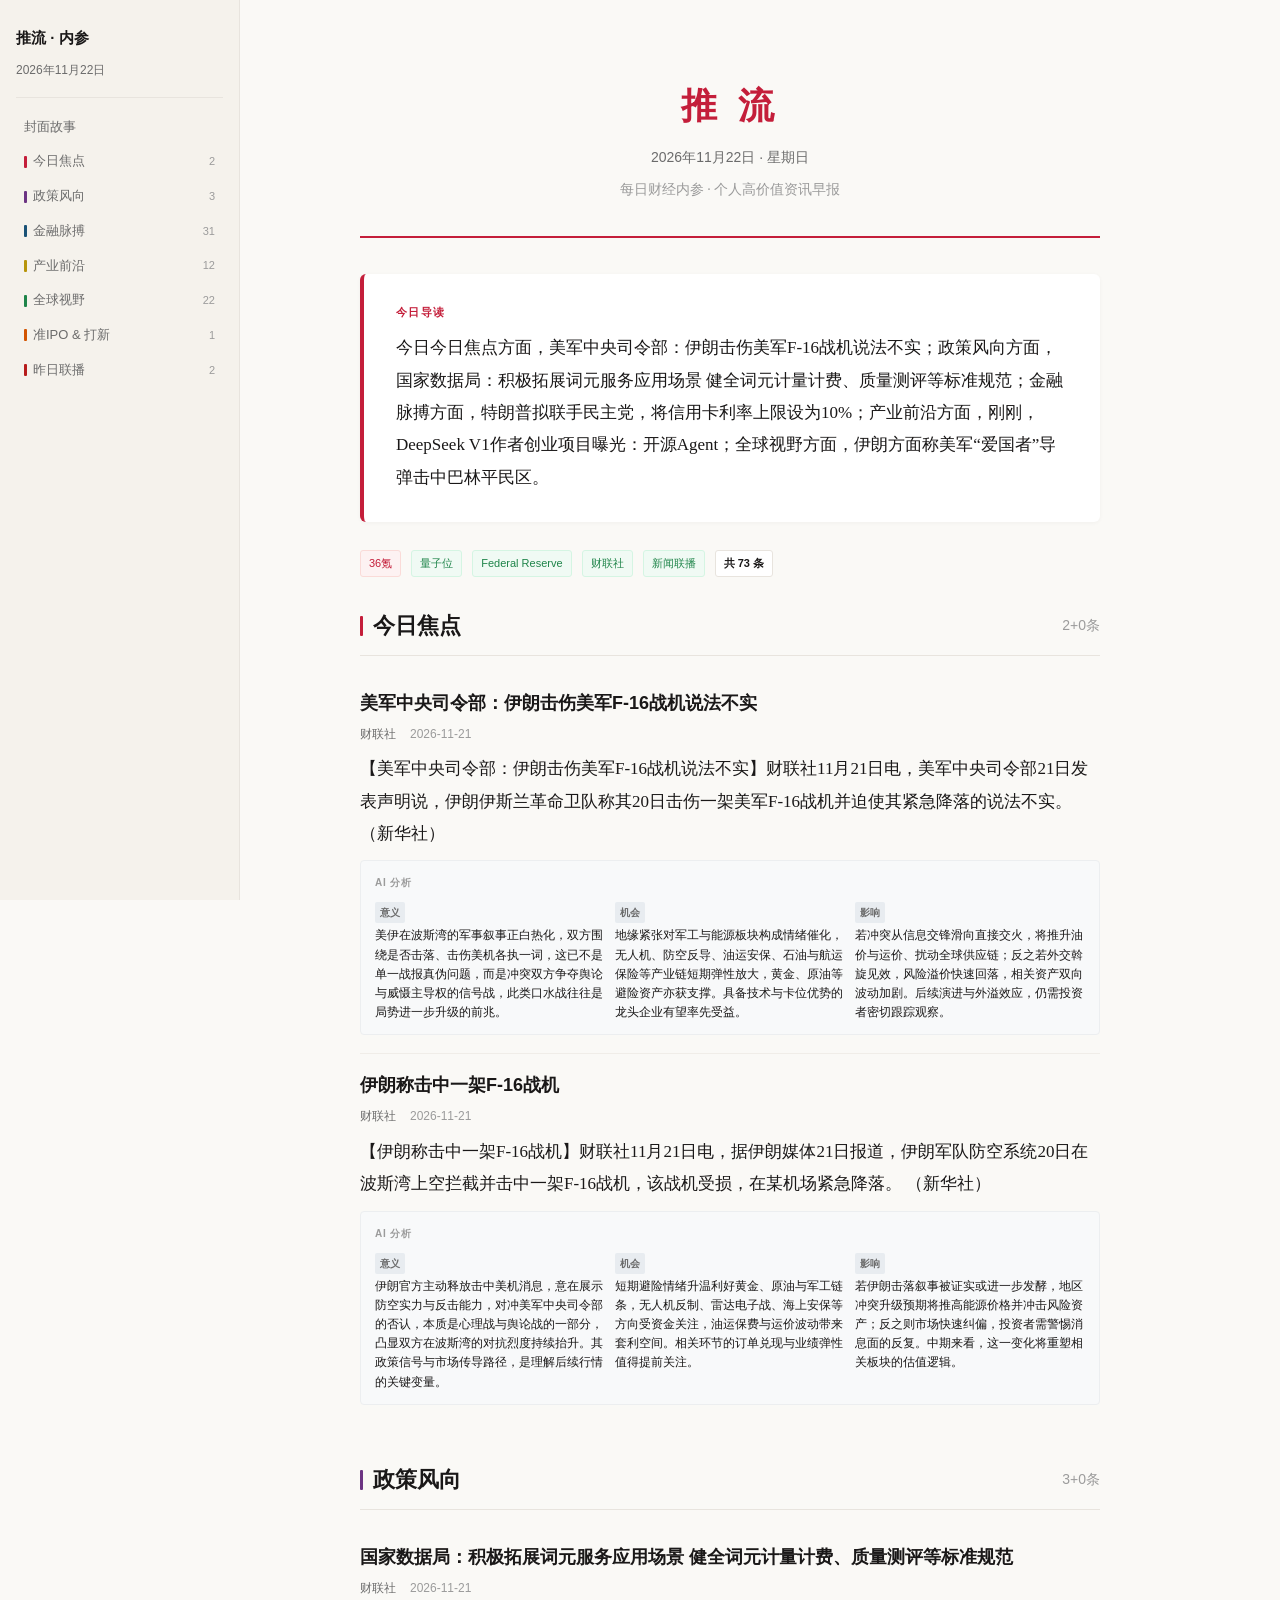
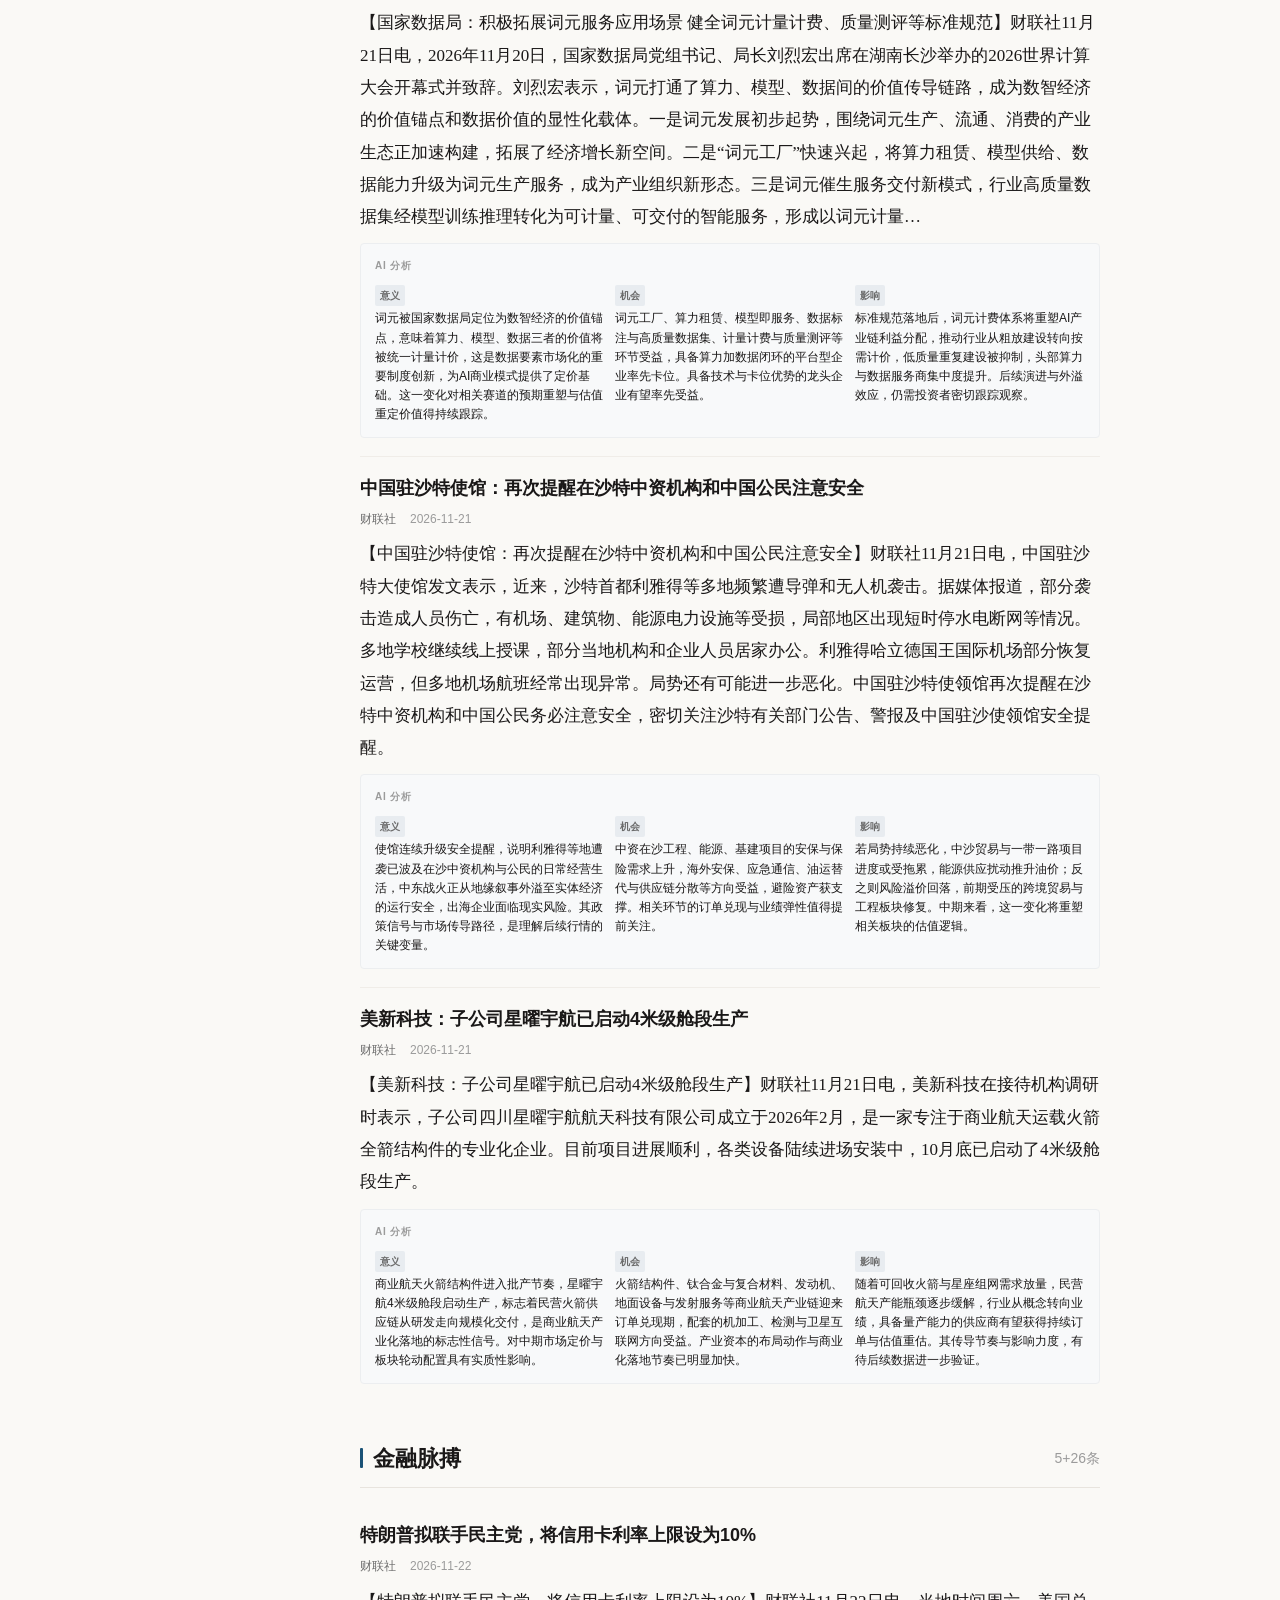
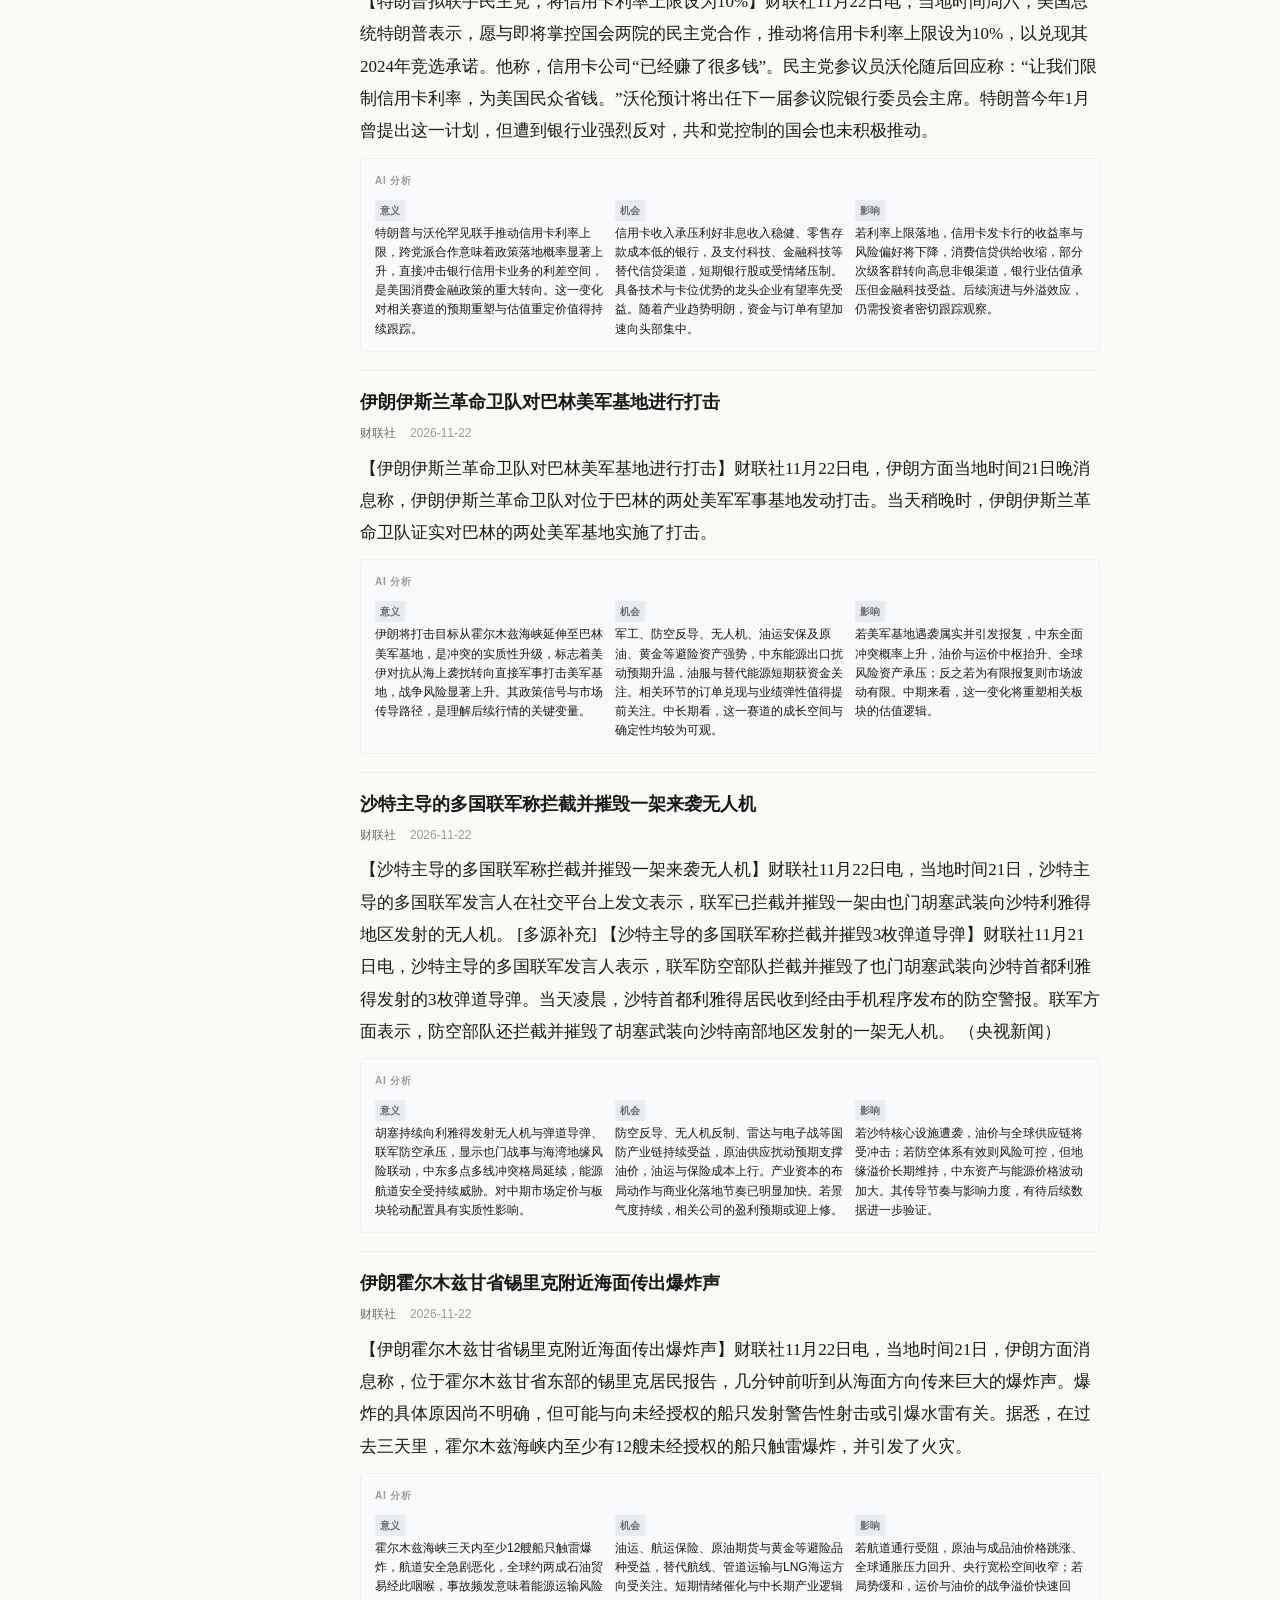
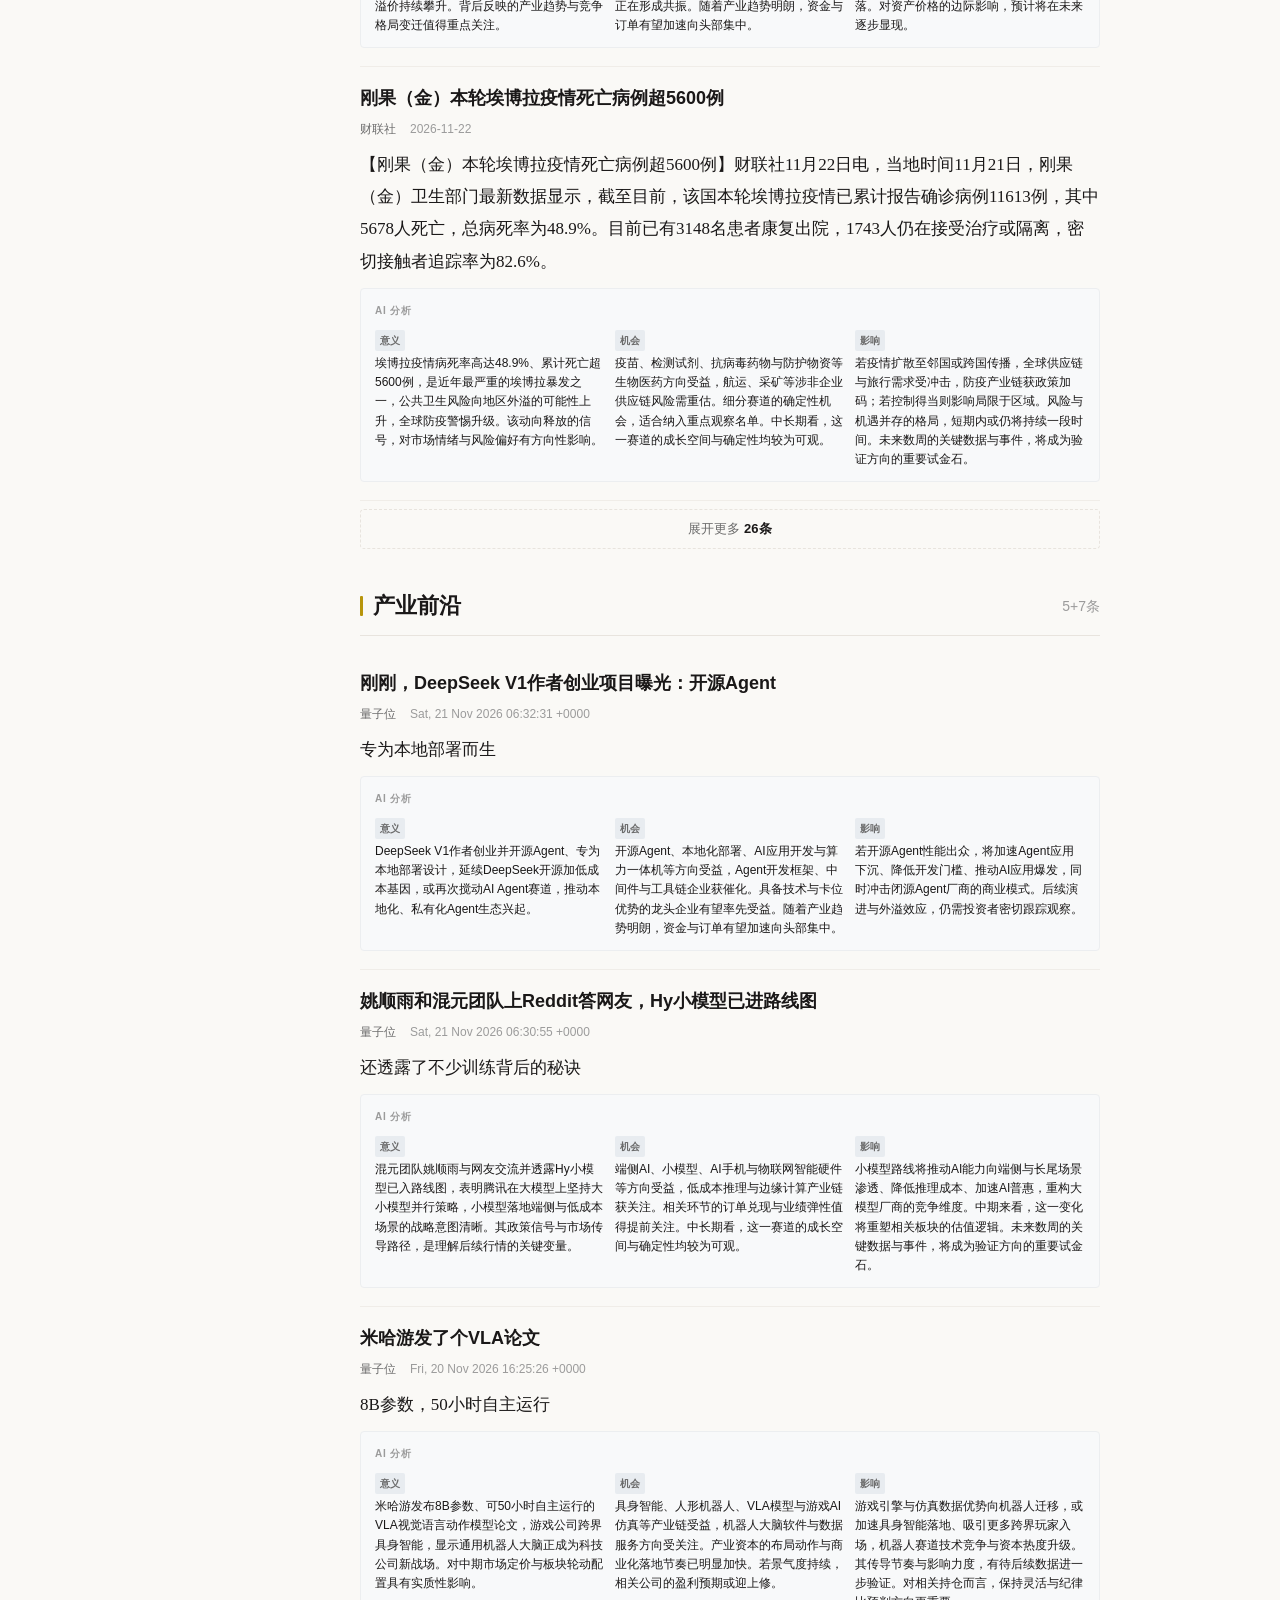
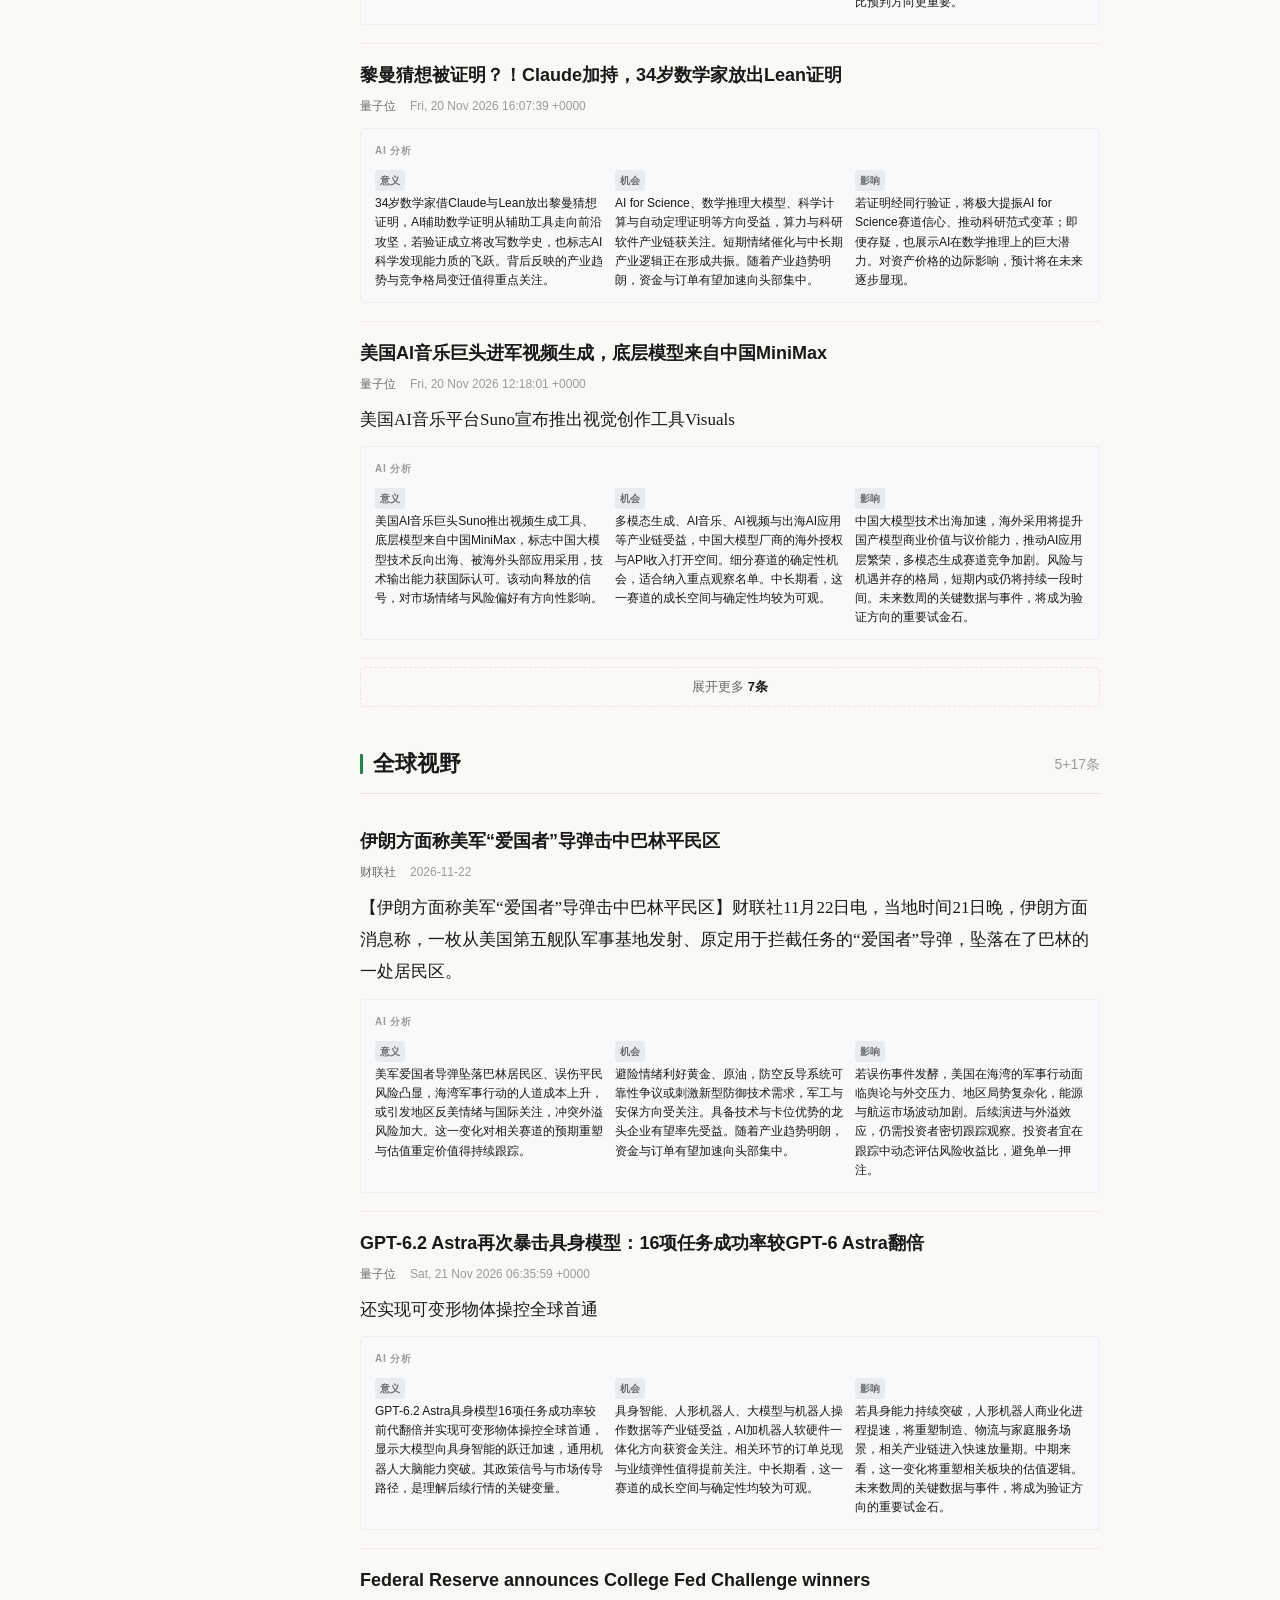
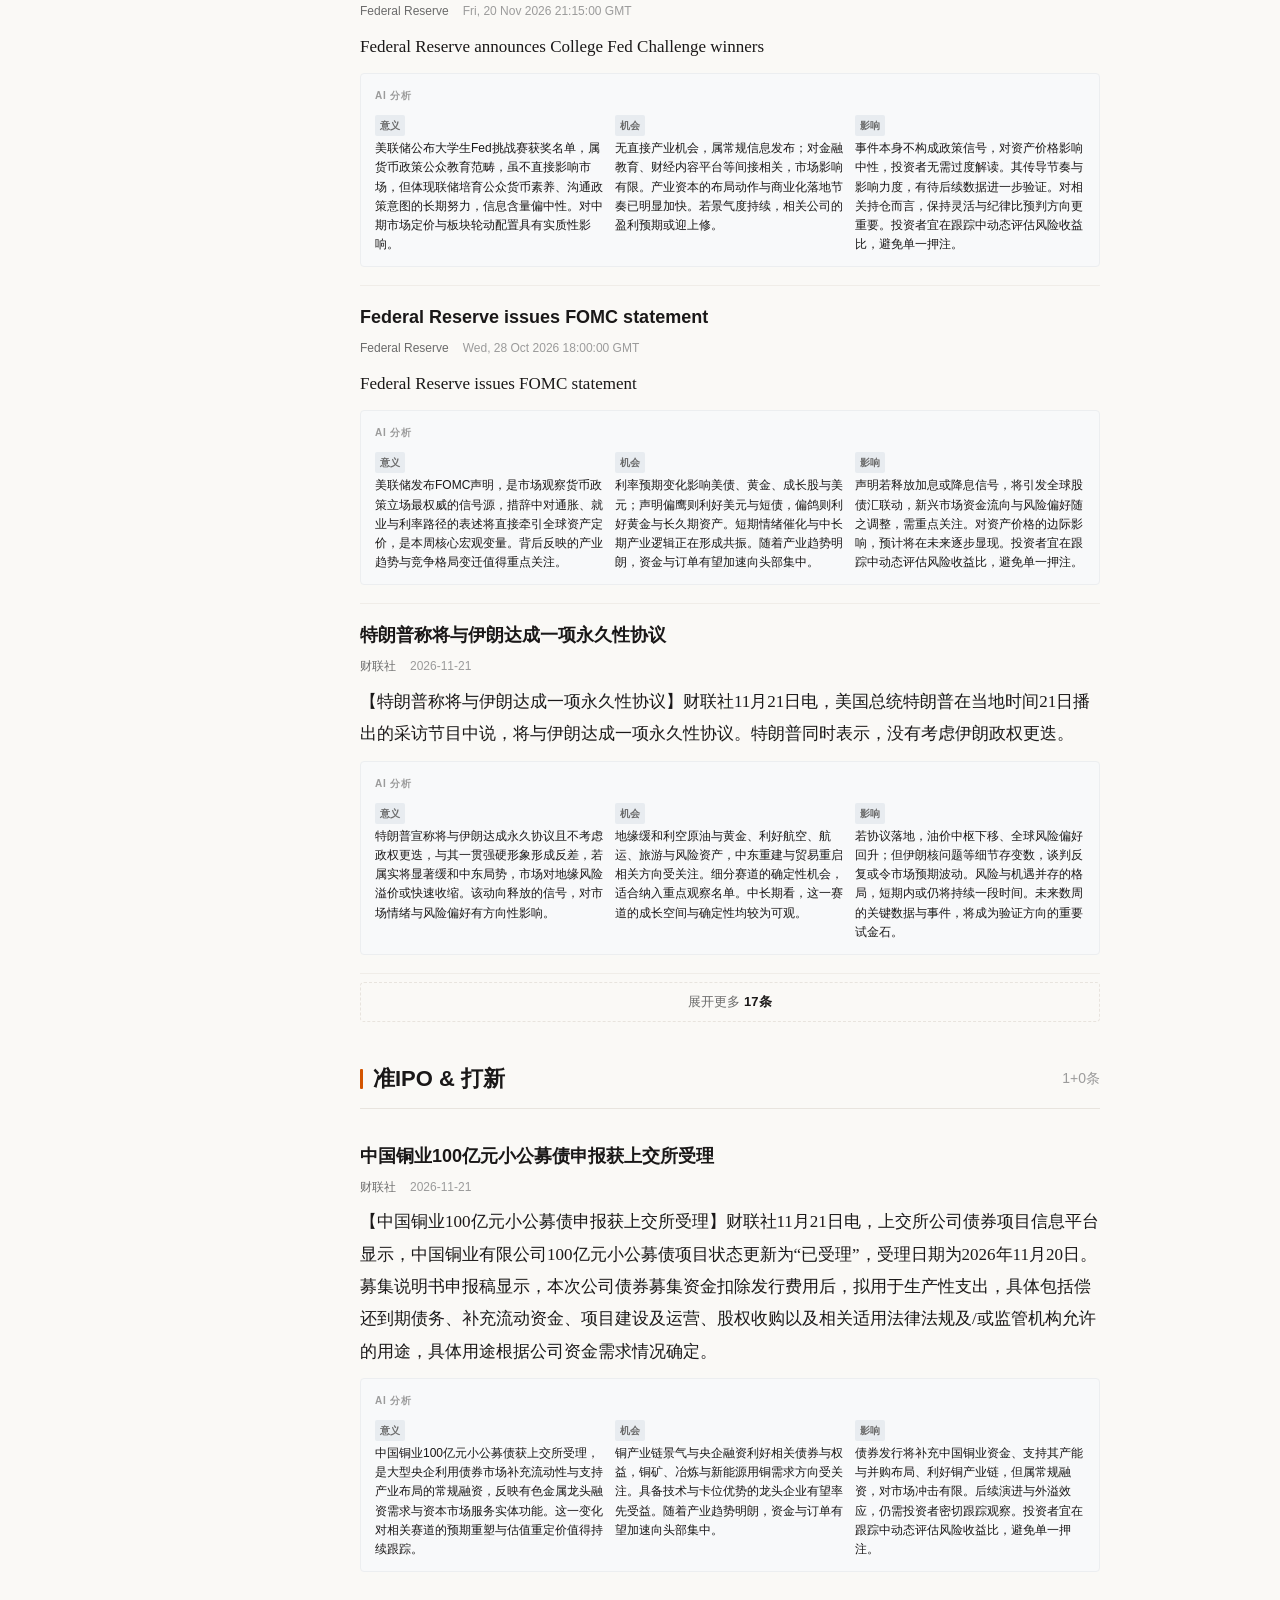
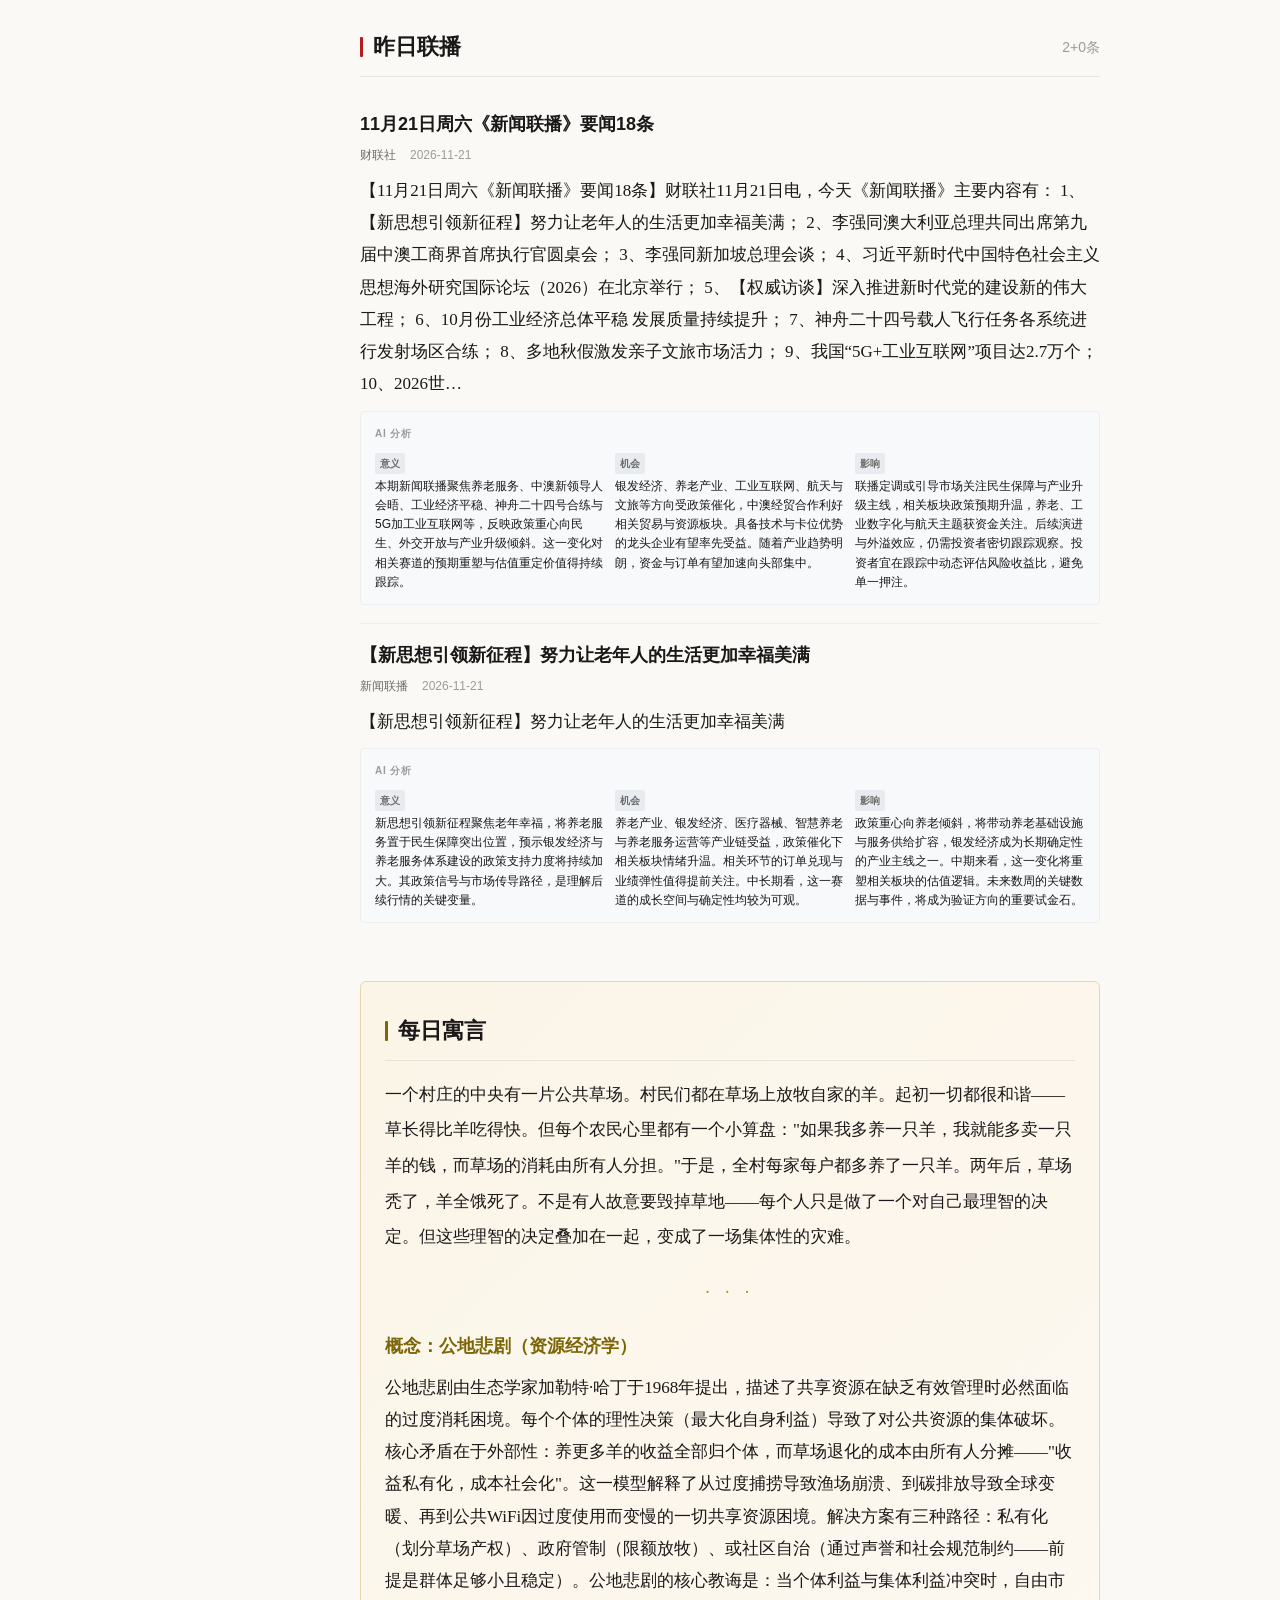
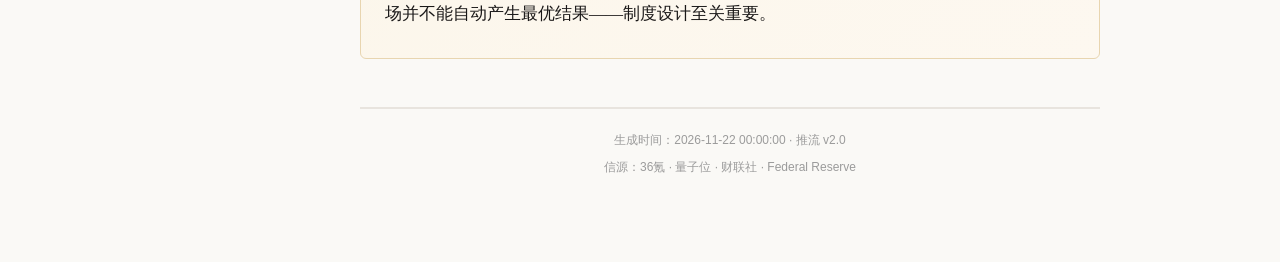
==== commit 04ea4621: "deploy: 2026-11-22" ====
--- a/index.html
+++ b/index.html
@@ -5,7 +5,7 @@
 <meta charset="UTF-8">
 <meta name="viewport" content="width=device-width, initial-scale=1.0">
 <meta name="color-scheme" content="light">
-<title>推流 · 2026年11月21日</title>
+<title>推流 · 2026年11月22日</title>
 <style>/* =============================================================================
  * 推流 v2.0 — 杂志式内参样式
  * 核心：留白、克制、层次分明、阅读舒适
@@ -288,7 +288,7 @@
 <nav class="toc-sidebar" id="toc-sidebar">
     <div class="toc-header">
         <span class="toc-header-title">推流 · 内参</span>
-        <span class="toc-header-date">2026年11月21日</span>
+        <span class="toc-header-date">2026年11月22日</span>
     </div>
     <ul class="toc-list">
         <li><a href="#cover" class="toc-link">封面故事</a></li>
@@ -298,7 +298,7 @@
         <li><a href="#sec-top_story" class="toc-link toc-sec-link" data-sec="top_story">
             <span class="toc-accent" style="background:#C41E3A"></span>
             <span>今日焦点</span>
-            <span class="toc-num">1</span>
+            <span class="toc-num">2</span>
         </a></li>
         
         
@@ -307,7 +307,7 @@
         <li><a href="#sec-policy" class="toc-link toc-sec-link" data-sec="policy">
             <span class="toc-accent" style="background:#6C3483"></span>
             <span>政策风向</span>
-            <span class="toc-num">1</span>
+            <span class="toc-num">3</span>
         </a></li>
         
         
@@ -316,7 +316,7 @@
         <li><a href="#sec-finance" class="toc-link toc-sec-link" data-sec="finance">
             <span class="toc-accent" style="background:#1A5276"></span>
             <span>金融脉搏</span>
-            <span class="toc-num">33</span>
+            <span class="toc-num">31</span>
         </a></li>
         
         
@@ -325,7 +325,7 @@
         <li><a href="#sec-industry" class="toc-link toc-sec-link" data-sec="industry">
             <span class="toc-accent" style="background:#B7950B"></span>
             <span>产业前沿</span>
-            <span class="toc-num">17</span>
+            <span class="toc-num">12</span>
         </a></li>
         
         
@@ -334,7 +334,7 @@
         <li><a href="#sec-global" class="toc-link toc-sec-link" data-sec="global">
             <span class="toc-accent" style="background:#1E8449"></span>
             <span>全球视野</span>
-            <span class="toc-num">21</span>
+            <span class="toc-num">22</span>
         </a></li>
         
         
@@ -349,6 +349,12 @@
         
         
         
+        <li><a href="#sec-xwlb" class="toc-link toc-sec-link" data-sec="xwlb">
+            <span class="toc-accent" style="background:#B71C1C"></span>
+            <span>昨日联播</span>
+            <span class="toc-num">2</span>
+        </a></li>
+        
         
     </ul>
 </nav>
@@ -358,7 +364,7 @@
 
 <header class="masthead">
     <div class="masthead-brand">推 流</div>
-    <div class="masthead-date">2026年11月21日 · 星期六</div>
+    <div class="masthead-date">2026年11月22日 · 星期日</div>
     <div class="masthead-sub">每日财经内参 · 个人高价值资讯早报</div>
 </header>
 
@@ -366,7 +372,7 @@
 
 <div class="overview" id="cover">
     <div class="overview-label">今日导读</div>
-    <div class="overview-text">今日今日焦点方面，以色列正直党领导人埃森科特：若组建执政联盟失败将寻求建立“紧急政府”；政策风向方面，财联社11月21日电，美国国务院数据显示，特朗普第二任期首年，美国签发的H-1B；金融脉搏方面，OIS合约不再充分反映美联储12月加息25个基点；产业前沿方面，财联社11月21日电，美国数据及人工智能公司Databricks正进行初步洽谈，；全球视野方面，财联社11月21日电，美国餐饮科技初创公司Wonder正探索出售外卖业务Grub。</div>
+    <div class="overview-text">今日今日焦点方面，美军中央司令部：伊朗击伤美军F-16战机说法不实；政策风向方面，国家数据局：积极拓展词元服务应用场景 健全词元计量计费、质量测评等标准规范；金融脉搏方面，特朗普拟联手民主党，将信用卡利率上限设为10%；产业前沿方面，刚刚，DeepSeek V1作者创业项目曝光：开源Agent；全球视野方面，伊朗方面称美军“爱国者”导弹击中巴林平民区。</div>
 </div>
 
 
@@ -385,10 +391,10 @@
     <span class="src-tag ok">财联社</span>
     
     
-    <span class="src-tag fail">新闻联播</span>
-    
-    
-    <span class="src-tag total">共 74 条</span>
+    <span class="src-tag ok">新闻联播</span>
+    
+    
+    <span class="src-tag total">共 73 条</span>
 </div>
 
 
@@ -401,13 +407,13 @@
     <div class="sec-head">
         <span class="sec-bar" style="background:#C41E3A"></span>
         <h2 class="sec-title">今日焦点</h2>
-        <span class="sec-count">1+0条</span>
+        <span class="sec-count">2+0条</span>
     </div>
 
     
     
     <article class="card">
-        <h3 class="card-title">以色列正直党领导人埃森科特：若组建执政联盟失败将寻求建立“紧急政府”</h3>
+        <h3 class="card-title">美军中央司令部：伊朗击伤美军F-16战机说法不实</h3>
         <div class="card-meta">
             <span class="card-source">财联社</span>
             
@@ -420,15 +426,43 @@
             
         </div>
         <div class="card-body">
-            <p>【以色列正直党领导人埃森科特：若组建执政联盟失败将寻求建立“紧急政府”】财联社11月21日电，当地时间20日，以色列正直党领导人埃森科特发表声明表示，如果他目前推动组建广泛执政联盟的努力未能成功，他将着手建立一个“国家紧急政府”，并力争在宣誓就职前后扩大政府规模。 （央视新闻）</p>
+            <p>【美军中央司令部：伊朗击伤美军F-16战机说法不实】财联社11月21日电，美军中央司令部21日发表声明说，伊朗伊斯兰革命卫队称其20日击伤一架美军F-16战机并迫使其紧急降落的说法不实。 （新华社）</p>
         </div>
         
         <div class="ai-box">
             <div class="ai-label">AI 分析</div>
             <div class="ai-cols">
-                <div class="ai-col"><span class="ai-tag">意义</span><p>以色列正直党领导人埃森科特以组建&#34;国家紧急政府&#34;为退路，折射出以政坛组阁谈判的高度不确定性。若广泛联盟破裂，意味着联合政府转向超党派紧急架构，政策连续性与对伊、对美外交路线的摇摆风险显著抬升，中东安全格局短期难言稳定。</p></div>
-                <div class="ai-col"><span class="ai-tag">机会</span><p>中东局势一旦再度紧绷，避险类资产与能源板块将最先受益，黄金、原油及相关油气开采、军工企业的波动弹性放大，同时需警惕以方政策反复对区域基建与贸易链的扰动，配置上宜以对冲思路为主、轻仓博弈波动。</p></div>
-                <div class="ai-col"><span class="ai-tag">影响</span><p>后续若紧急政府落地，以色列内政优先级将从组阁转向危机应对，可能推迟或加速对伊军事与经济动作，进而牵动霍尔木兹海峡航运与油价。对全球资金而言，中东不确定性仍是风险溢价的重要来源，需持续跟踪组阁窗口期的进展。</p></div>
+                <div class="ai-col"><span class="ai-tag">意义</span><p>美伊在波斯湾的军事叙事正白热化，双方围绕是否击落、击伤美机各执一词，这已不是单一战报真伪问题，而是冲突双方争夺舆论与威慑主导权的信号战，此类口水战往往是局势进一步升级的前兆。</p></div>
+                <div class="ai-col"><span class="ai-tag">机会</span><p>地缘紧张对军工与能源板块构成情绪催化，无人机、防空反导、油运安保、石油与航运保险等产业链短期弹性放大，黄金、原油等避险资产亦获支撑。具备技术与卡位优势的龙头企业有望率先受益。</p></div>
+                <div class="ai-col"><span class="ai-tag">影响</span><p>若冲突从信息交锋滑向直接交火，将推升油价与运价、扰动全球供应链；反之若外交斡旋见效，风险溢价快速回落，相关资产双向波动加剧。后续演进与外溢效应，仍需投资者密切跟踪观察。</p></div>
+            </div>
+        </div>
+        
+    </article>
+    
+    <article class="card">
+        <h3 class="card-title">伊朗称击中一架F-16战机</h3>
+        <div class="card-meta">
+            <span class="card-source">财联社</span>
+            
+            
+            <span class="card-date">2026-11-21</span>
+            
+            
+            
+            
+            
+        </div>
+        <div class="card-body">
+            <p>【伊朗称击中一架F-16战机】财联社11月21日电，据伊朗媒体21日报道，伊朗军队防空系统20日在波斯湾上空拦截并击中一架F-16战机，该战机受损，在某机场紧急降落。 （新华社）</p>
+        </div>
+        
+        <div class="ai-box">
+            <div class="ai-label">AI 分析</div>
+            <div class="ai-cols">
+                <div class="ai-col"><span class="ai-tag">意义</span><p>伊朗官方主动释放击中美机消息，意在展示防空实力与反击能力，对冲美军中央司令部的否认，本质是心理战与舆论战的一部分，凸显双方在波斯湾的对抗烈度持续抬升。其政策信号与市场传导路径，是理解后续行情的关键变量。</p></div>
+                <div class="ai-col"><span class="ai-tag">机会</span><p>短期避险情绪升温利好黄金、原油与军工链条，无人机反制、雷达电子战、海上安保等方向受资金关注，油运保费与运价波动带来套利空间。相关环节的订单兑现与业绩弹性值得提前关注。</p></div>
+                <div class="ai-col"><span class="ai-tag">影响</span><p>若伊朗击落叙事被证实或进一步发酵，地区冲突升级预期将推高能源价格并冲击风险资产；反之则市场快速纠偏，投资者需警惕消息面的反复。中期来看，这一变化将重塑相关板块的估值逻辑。</p></div>
             </div>
         </div>
         
@@ -448,13 +482,13 @@
     <div class="sec-head">
         <span class="sec-bar" style="background:#6C3483"></span>
         <h2 class="sec-title">政策风向</h2>
-        <span class="sec-count">1+0条</span>
+        <span class="sec-count">3+0条</span>
     </div>
 
     
     
     <article class="card">
-        <h3 class="card-title">财联社11月21日电，美国国务院数据显示，特朗普第二任期首年，美国签发的H-1B签证数量比其上任前一年减少约三分之一。</h3>
+        <h3 class="card-title">国家数据局：积极拓展词元服务应用场景 健全词元计量计费、质量测评等标准规范</h3>
         <div class="card-meta">
             <span class="card-source">财联社</span>
             
@@ -467,15 +501,71 @@
             
         </div>
         <div class="card-body">
-            <p>财联社11月21日电，美国国务院数据显示，特朗普第二任期首年，美国签发的H-1B签证数量比其上任前一年减少约三分之一。</p>
+            <p>【国家数据局：积极拓展词元服务应用场景 健全词元计量计费、质量测评等标准规范】财联社11月21日电，2026年11月20日，国家数据局党组书记、局长刘烈宏出席在湖南长沙举办的2026世界计算大会开幕式并致辞。刘烈宏表示，词元打通了算力、模型、数据间的价值传导链路，成为数智经济的价值锚点和数据价值的显性化载体。一是词元发展初步起势，围绕词元生产、流通、消费的产业生态正加速构建，拓展了经济增长新空间。二是“词元工厂”快速兴起，将算力租赁、模型供给、数据能力升级为词元生产服务，成为产业组织新形态。三是词元催生服务交付新模式，行业高质量数据集经模型训练推理转化为可计量、可交付的智能服务，形成以词元计量…</p>
         </div>
         
         <div class="ai-box">
             <div class="ai-label">AI 分析</div>
             <div class="ai-cols">
-                <div class="ai-col"><span class="ai-tag">意义</span><p>特朗普第二任期首年H-1B签证签发量较上任前骤减约三分之一，印证美国移民与技术人才政策持续收紧。高技能外籍人才通道收窄，将直接抬高硅谷科技公司的用工成本与合规风险，人才供给端承压，美国科技创新的全球化红利被削弱。</p></div>
-                <div class="ai-col"><span class="ai-tag">机会</span><p>美国收紧签证，客观上有利于中国等海外科技人才回流，本土高端研发与半导体、人工智能、生物医药等硬科技领域的人才储备与自主可控逻辑得到强化，相关本土龙头与人才密集型创新企业的长期竞争力有望提升，值得中长期关注。</p></div>
-                <div class="ai-col"><span class="ai-tag">影响</span><p>若签证收紧延续，美国科技巨头将加速在海外（含中国、印度、欧洲）设立研发中心以绕开限制，全球研发格局或进一步分散。对中国而言，这是承接高端人才与产业链转移的窗口，需关注政策配套与人才引进力度能否跟上。</p></div>
+                <div class="ai-col"><span class="ai-tag">意义</span><p>词元被国家数据局定位为数智经济的价值锚点，意味着算力、模型、数据三者的价值将被统一计量计价，这是数据要素市场化的重要制度创新，为AI商业模式提供了定价基础。这一变化对相关赛道的预期重塑与估值重定价值得持续跟踪。</p></div>
+                <div class="ai-col"><span class="ai-tag">机会</span><p>词元工厂、算力租赁、模型即服务、数据标注与高质量数据集、计量计费与质量测评等环节受益，具备算力加数据闭环的平台型企业率先卡位。具备技术与卡位优势的龙头企业有望率先受益。</p></div>
+                <div class="ai-col"><span class="ai-tag">影响</span><p>标准规范落地后，词元计费体系将重塑AI产业链利益分配，推动行业从粗放建设转向按需计价，低质量重复建设被抑制，头部算力与数据服务商集中度提升。后续演进与外溢效应，仍需投资者密切跟踪观察。</p></div>
+            </div>
+        </div>
+        
+    </article>
+    
+    <article class="card">
+        <h3 class="card-title">中国驻沙特使馆：再次提醒在沙特中资机构和中国公民注意安全</h3>
+        <div class="card-meta">
+            <span class="card-source">财联社</span>
+            
+            
+            <span class="card-date">2026-11-21</span>
+            
+            
+            
+            
+            
+        </div>
+        <div class="card-body">
+            <p>【中国驻沙特使馆：再次提醒在沙特中资机构和中国公民注意安全】财联社11月21日电，中国驻沙特大使馆发文表示，近来，沙特首都利雅得等多地频繁遭导弹和无人机袭击。据媒体报道，部分袭击造成人员伤亡，有机场、建筑物、能源电力设施等受损，局部地区出现短时停水电断网等情况。多地学校继续线上授课，部分当地机构和企业人员居家办公。利雅得哈立德国王国际机场部分恢复运营，但多地机场航班经常出现异常。局势还有可能进一步恶化。中国驻沙特使领馆再次提醒在沙特中资机构和中国公民务必注意安全，密切关注沙特有关部门公告、警报及中国驻沙使领馆安全提醒。</p>
+        </div>
+        
+        <div class="ai-box">
+            <div class="ai-label">AI 分析</div>
+            <div class="ai-cols">
+                <div class="ai-col"><span class="ai-tag">意义</span><p>使馆连续升级安全提醒，说明利雅得等地遭袭已波及在沙中资机构与公民的日常经营生活，中东战火正从地缘叙事外溢至实体经济的运行安全，出海企业面临现实风险。其政策信号与市场传导路径，是理解后续行情的关键变量。</p></div>
+                <div class="ai-col"><span class="ai-tag">机会</span><p>中资在沙工程、能源、基建项目的安保与保险需求上升，海外安保、应急通信、油运替代与供应链分散等方向受益，避险资产获支撑。相关环节的订单兑现与业绩弹性值得提前关注。</p></div>
+                <div class="ai-col"><span class="ai-tag">影响</span><p>若局势持续恶化，中沙贸易与一带一路项目进度或受拖累，能源供应扰动推升油价；反之则风险溢价回落，前期受压的跨境贸易与工程板块修复。中期来看，这一变化将重塑相关板块的估值逻辑。</p></div>
+            </div>
+        </div>
+        
+    </article>
+    
+    <article class="card">
+        <h3 class="card-title">美新科技：子公司星曜宇航已启动4米级舱段生产</h3>
+        <div class="card-meta">
+            <span class="card-source">财联社</span>
+            
+            
+            <span class="card-date">2026-11-21</span>
+            
+            
+            
+            
+            
+        </div>
+        <div class="card-body">
+            <p>【美新科技：子公司星曜宇航已启动4米级舱段生产】财联社11月21日电，美新科技在接待机构调研时表示，子公司四川星曜宇航航天科技有限公司成立于2026年2月，是一家专注于商业航天运载火箭全箭结构件的专业化企业。目前项目进展顺利，各类设备陆续进场安装中，10月底已启动了4米级舱段生产。</p>
+        </div>
+        
+        <div class="ai-box">
+            <div class="ai-label">AI 分析</div>
+            <div class="ai-cols">
+                <div class="ai-col"><span class="ai-tag">意义</span><p>商业航天火箭结构件进入批产节奏，星曜宇航4米级舱段启动生产，标志着民营火箭供应链从研发走向规模化交付，是商业航天产业化落地的标志性信号。对中期市场定价与板块轮动配置具有实质性影响。</p></div>
+                <div class="ai-col"><span class="ai-tag">机会</span><p>火箭结构件、钛合金与复合材料、发动机、地面设备与发射服务等商业航天产业链迎来订单兑现期，配套的机加工、检测与卫星互联网方向受益。产业资本的布局动作与商业化落地节奏已明显加快。</p></div>
+                <div class="ai-col"><span class="ai-tag">影响</span><p>随着可回收火箭与星座组网需求放量，民营航天产能瓶颈逐步缓解，行业从概念转向业绩，具备量产能力的供应商有望获得持续订单与估值重估。其传导节奏与影响力度，有待后续数据进一步验证。</p></div>
             </div>
         </div>
         
@@ -495,18 +585,18 @@
     <div class="sec-head">
         <span class="sec-bar" style="background:#1A5276"></span>
         <h2 class="sec-title">金融脉搏</h2>
-        <span class="sec-count">5+28条</span>
+        <span class="sec-count">5+26条</span>
     </div>
 
     
     
     <article class="card">
-        <h3 class="card-title">OIS合约不再充分反映美联储12月加息25个基点</h3>
+        <h3 class="card-title">特朗普拟联手民主党，将信用卡利率上限设为10%</h3>
         <div class="card-meta">
             <span class="card-source">财联社</span>
             
             
-            <span class="card-date">2026-11-21</span>
+            <span class="card-date">2026-11-22</span>
             
             
             
@@ -514,27 +604,27 @@
             
         </div>
         <div class="card-body">
-            <p>【OIS合约不再充分反映美联储12月加息25个基点】财联社11月21日电，随着避险买盘增强，美国国债短端延续涨势，与美联储会议日期挂钩的隔夜指数掉期(OIS)定价显示12月政策会议的加息溢价仅为23个基点。从更远期来看，OIS曲线继续进行鸽派重新定价，目前完全消化第二次25个基点加息的时点是在明年3月会议。</p>
+            <p>【特朗普拟联手民主党，将信用卡利率上限设为10%】财联社11月22日电，当地时间周六，美国总统特朗普表示，愿与即将掌控国会两院的民主党合作，推动将信用卡利率上限设为10%，以兑现其2024年竞选承诺。他称，信用卡公司“已经赚了很多钱”。民主党参议员沃伦随后回应称：“让我们限制信用卡利率，为美国民众省钱。”沃伦预计将出任下一届参议院银行委员会主席。特朗普今年1月曾提出这一计划，但遭到银行业强烈反对，共和党控制的国会也未积极推动。</p>
         </div>
         
         <div class="ai-box">
             <div class="ai-label">AI 分析</div>
             <div class="ai-cols">
-                <div class="ai-col"><span class="ai-tag">意义</span><p>OIS合约显示的12月加息溢价降至仅23个基点，市场已不再完全定价美联储年内加息，货币政策预期出现鸽派重定价。这背后是避险情绪与增长担忧抬头，资金对紧缩路径的押注明显降温，成为本周全球风险资产剧烈波动的核心定价变量。</p></div>
-                <div class="ai-col"><span class="ai-tag">机会</span><p>加息预期降温利好长久期资产，美债、黄金及对利率敏感的成长股迎来估值修复窗口；同时美元指数若走弱，新兴市场与人民币资产的资金回流压力缓解，港股与A股核心资产、黄金股的相对吸引力提升，可关注利率下行受益主线。</p></div>
-                <div class="ai-col"><span class="ai-tag">影响</span><p>若12月加息预期持续退坡，美元与美债收益率中枢下移，将缓解全球流动性紧缩压力，利好风险资产企稳；但需警惕这是衰退交易而非宽松交易，若增长担忧深化，反而可能压制盈利预期，资产定价逻辑将从利率驱动切换到基本面驱动。</p></div>
+                <div class="ai-col"><span class="ai-tag">意义</span><p>特朗普与沃伦罕见联手推动信用卡利率上限，跨党派合作意味着政策落地概率显著上升，直接冲击银行信用卡业务的利差空间，是美国消费金融政策的重大转向。这一变化对相关赛道的预期重塑与估值重定价值得持续跟踪。</p></div>
+                <div class="ai-col"><span class="ai-tag">机会</span><p>信用卡收入承压利好非息收入稳健、零售存款成本低的银行，及支付科技、金融科技等替代信贷渠道，短期银行股或受情绪压制。具备技术与卡位优势的龙头企业有望率先受益。随着产业趋势明朗，资金与订单有望加速向头部集中。</p></div>
+                <div class="ai-col"><span class="ai-tag">影响</span><p>若利率上限落地，信用卡发卡行的收益率与风险偏好将下降，消费信贷供给收缩，部分次级客群转向高息非银渠道，银行业估值承压但金融科技受益。后续演进与外溢效应，仍需投资者密切跟踪观察。</p></div>
             </div>
         </div>
         
     </article>
     
     <article class="card">
-        <h3 class="card-title">财联社11月21日电，交易员不再完全消化美联储12月加息的预期。</h3>
+        <h3 class="card-title">伊朗伊斯兰革命卫队对巴林美军基地进行打击</h3>
         <div class="card-meta">
             <span class="card-source">财联社</span>
             
             
-            <span class="card-date">2026-11-21</span>
+            <span class="card-date">2026-11-22</span>
             
             
             
@@ -542,27 +632,27 @@
             
         </div>
         <div class="card-body">
-            <p>财联社11月21日电，交易员不再完全消化美联储12月加息的预期。</p>
+            <p>【伊朗伊斯兰革命卫队对巴林美军基地进行打击】财联社11月22日电，伊朗方面当地时间21日晚消息称，伊朗伊斯兰革命卫队对位于巴林的两处美军军事基地发动打击。当天稍晚时，伊朗伊斯兰革命卫队证实对巴林的两处美军基地实施了打击。</p>
         </div>
         
         <div class="ai-box">
             <div class="ai-label">AI 分析</div>
             <div class="ai-cols">
-                <div class="ai-col"><span class="ai-tag">意义</span><p>交易员不再完全消化美联储12月加息，标志着市场对紧缩终点的判断发生实质转变。此前连续加息的鹰派预期被避险买盘与增长担忧取代，短端利率定价快速下修，这一信号比单一数据更能反映机构资金的真实押注方向。</p></div>
-                <div class="ai-col"><span class="ai-tag">机会</span><p>预期转向直接利好债市与黄金等避险资产，同时对前期因加息受压的成长股、尤其是现金流折现敏感的高估值科技股形成边际支撑；汇率端美元走弱预期下，人民币与新兴市场货币企稳，相关出口与港股标的的估值压力缓解。</p></div>
-                <div class="ai-col"><span class="ai-tag">影响</span><p>后续关注美联储官员表态与就业、通胀数据能否印证鸽派转向。若数据支持停止加息，风险资产将获得阶段性喘息；反之若通胀黏性重现，预期反复会加剧市场波动，利率敏感资产的高波动状态短期难以消除，需防范二次冲击。</p></div>
+                <div class="ai-col"><span class="ai-tag">意义</span><p>伊朗将打击目标从霍尔木兹海峡延伸至巴林美军基地，是冲突的实质性升级，标志着美伊对抗从海上袭扰转向直接军事打击美军基地，战争风险显著上升。其政策信号与市场传导路径，是理解后续行情的关键变量。</p></div>
+                <div class="ai-col"><span class="ai-tag">机会</span><p>军工、防空反导、无人机、油运安保及原油、黄金等避险资产强势，中东能源出口扰动预期升温，油服与替代能源短期获资金关注。相关环节的订单兑现与业绩弹性值得提前关注。中长期看，这一赛道的成长空间与确定性均较为可观。</p></div>
+                <div class="ai-col"><span class="ai-tag">影响</span><p>若美军基地遇袭属实并引发报复，中东全面冲突概率上升，油价与运价中枢抬升、全球风险资产承压；反之若为有限报复则市场波动有限。中期来看，这一变化将重塑相关板块的估值逻辑。</p></div>
             </div>
         </div>
         
     </article>
     
     <article class="card">
-        <h3 class="card-title">特朗普重申美国应拥有全球最低的利率</h3>
+        <h3 class="card-title">沙特主导的多国联军称拦截并摧毁一架来袭无人机</h3>
         <div class="card-meta">
             <span class="card-source">财联社</span>
             
             
-            <span class="card-date">2026-11-21</span>
+            <span class="card-date">2026-11-22</span>
             
             
             
@@ -570,27 +660,29 @@
             
         </div>
         <div class="card-body">
-            <p>【特朗普重申美国应拥有全球最低的利率】财联社11月21日电，特朗普称利率过高，因为有一个“政治化”的美联储。他重申美国应拥有全球最低的利率。</p>
+            <p>【沙特主导的多国联军称拦截并摧毁一架来袭无人机】财联社11月22日电，当地时间21日，沙特主导的多国联军发言人在社交平台上发文表示，联军已拦截并摧毁一架由也门胡塞武装向沙特利雅得地区发射的无人机。
+
+[多源补充] 【沙特主导的多国联军称拦截并摧毁3枚弹道导弹】财联社11月21日电，沙特主导的多国联军发言人表示，联军防空部队拦截并摧毁了也门胡塞武装向沙特首都利雅得发射的3枚弹道导弹。当天凌晨，沙特首都利雅得居民收到经由手机程序发布的防空警报。联军方面表示，防空部队还拦截并摧毁了胡塞武装向沙特南部地区发射的一架无人机。 （央视新闻）</p>
         </div>
         
         <div class="ai-box">
             <div class="ai-label">AI 分析</div>
             <div class="ai-cols">
-                <div class="ai-col"><span class="ai-tag">意义</span><p>特朗普重申美国应拥有全球最低利率，并公开指责美联储&#34;政治化&#34;，凸显白宫与央行之间的政策博弈再度升温。在加息预期本已降温的背景下，这种政治施压可能进一步强化市场对美联储独立性受侵蚀的担忧，压低长端利率中枢。</p></div>
-                <div class="ai-col"><span class="ai-tag">机会</span><p>总统施压若推动利率预期下行，利好美债、黄金与成长股；但美联储独立性受损会侵蚀美元信用，中期反而可能推升黄金等去美元化资产的配置价值，同时人民币等非美货币获得相对支撑，相关避险与贵金属资产值得重点跟踪。</p></div>
-                <div class="ai-col"><span class="ai-tag">影响</span><p>若政治压力实质影响货币政策，市场对美联储独立性的信任一旦松动，将引发美债风险溢价与波动率上行，全球资产定价锚发生漂移。长期看，去美元化与黄金配置逻辑强化，而美股估值体系或面临更大的不确定性冲击。</p></div>
+                <div class="ai-col"><span class="ai-tag">意义</span><p>胡塞持续向利雅得发射无人机与弹道导弹、联军防空承压，显示也门战事与海湾地缘风险联动，中东多点多线冲突格局延续，能源航道安全受持续威胁。对中期市场定价与板块轮动配置具有实质性影响。</p></div>
+                <div class="ai-col"><span class="ai-tag">机会</span><p>防空反导、无人机反制、雷达与电子战等国防产业链持续受益，原油供应扰动预期支撑油价，油运与保险成本上行。产业资本的布局动作与商业化落地节奏已明显加快。若景气度持续，相关公司的盈利预期或迎上修。</p></div>
+                <div class="ai-col"><span class="ai-tag">影响</span><p>若沙特核心设施遭袭，油价与全球供应链将受冲击；若防空体系有效则风险可控，但地缘溢价长期维持，中东资产与能源价格波动加大。其传导节奏与影响力度，有待后续数据进一步验证。</p></div>
             </div>
         </div>
         
     </article>
     
     <article class="card">
-        <h3 class="card-title">周六你需要知道的隔夜全球要闻：英伟达暴跌14%、美股进入回调区间；交易员不再完全消化美联储12月加息预期；“大空头”卖掉了半数英伟达和半导体ETF看跌期权</h3>
+        <h3 class="card-title">伊朗霍尔木兹甘省锡里克附近海面传出爆炸声</h3>
         <div class="card-meta">
             <span class="card-source">财联社</span>
             
             
-            <span class="card-date">2026-11-21</span>
+            <span class="card-date">2026-11-22</span>
             
             
             
@@ -598,29 +690,27 @@
             
         </div>
         <div class="card-body">
-            <p>【周六你需要知道的隔夜全球要闻：英伟达暴跌14%、美股进入回调区间；交易员不再完全消化美联储12月加息预期；“大空头”卖掉了半数英伟达和半导体ETF看跌期权】
-1、美三大股指大幅收跌，道指跌1.94%，纳指跌5.28%，标普500指数跌3.70%，为连续第7个交易日下跌，创2020年以来最长连跌纪录。道指、标普500指数均较此前高点回撤10%，进入回调区间。美股恐慌指数VIX盘中逼近40点，触及2025年4月以来最高水平。
-2、“AI交易”遭遇大幅抛售，费城半导体指数重挫近11%。其中英伟达暴跌14%，为连续第7天下跌，本周累跌超20%，创2008年10月以来最大单周跌幅。AMD跌超13%，美…</p>
+            <p>【伊朗霍尔木兹甘省锡里克附近海面传出爆炸声】财联社11月22日电，当地时间21日，伊朗方面消息称，位于霍尔木兹甘省东部的锡里克居民报告，几分钟前听到从海面方向传来巨大的爆炸声。爆炸的具体原因尚不明确，但可能与向未经授权的船只发射警告性射击或引爆水雷有关。据悉，在过去三天里，霍尔木兹海峡内至少有12艘未经授权的船只触雷爆炸，并引发了火灾。</p>
         </div>
         
         <div class="ai-box">
             <div class="ai-label">AI 分析</div>
             <div class="ai-cols">
-                <div class="ai-col"><span class="ai-tag">意义</span><p>隔夜美股三大指数重挫、纳指跌5.28%连续七日下跌，标普与道指均较高点回撤10%进入回调区间，恐慌指数VIX逼近40点创2025年4月来新高。叠加&#34;大空头&#34;卖出半导体看跌期权，全球风险偏好急速收缩，调整已从技术性升级为情绪性去杠杆。</p></div>
-                <div class="ai-col"><span class="ai-tag">机会</span><p>急跌后短线存在超跌反弹博弈机会，但更稳妥的是借回调分批布局黄金、美债等避险资产，以及现金流稳健、估值已回落至合理区间的龙头；半导体等高位赛道波动剧烈，宜控制仓位、等待情绪企稳信号再择机介入，避免左侧重仓。</p></div>
-                <div class="ai-col"><span class="ai-tag">影响</span><p>连续回调后需警惕杠杆资金与程序化交易的踩踏风险，若VIX高位不落，抛售或向全球蔓延并拖累新兴市场。同时避险资金持续涌入美债，收益率下行反过来压制风险资产估值，短期市场可能进入&#34;股跌债涨&#34;的再平衡阶段。</p></div>
+                <div class="ai-col"><span class="ai-tag">意义</span><p>霍尔木兹海峡三天内至少12艘船只触雷爆炸，航道安全急剧恶化，全球约两成石油贸易经此咽喉，事故频发意味着能源运输风险溢价持续攀升。背后反映的产业趋势与竞争格局变迁值得重点关注。</p></div>
+                <div class="ai-col"><span class="ai-tag">机会</span><p>油运、航运保险、原油期货与黄金等避险品种受益，替代航线、管道运输与LNG海运方向受关注。短期情绪催化与中长期产业逻辑正在形成共振。随着产业趋势明朗，资金与订单有望加速向头部集中。</p></div>
+                <div class="ai-col"><span class="ai-tag">影响</span><p>若航道通行受阻，原油与成品油价格跳涨、全球通胀压力回升、央行宽松空间收窄；若局势缓和，运价与油价的战争溢价快速回落。对资产价格的边际影响，预计将在未来逐步显现。</p></div>
             </div>
         </div>
         
     </article>
     
     <article class="card">
-        <h3 class="card-title">费城联储行长主张以“审慎”步伐加息 愿意考虑连续行动</h3>
+        <h3 class="card-title">刚果（金）本轮埃博拉疫情死亡病例超5600例</h3>
         <div class="card-meta">
             <span class="card-source">财联社</span>
             
             
-            <span class="card-date">2026-11-21</span>
+            <span class="card-date">2026-11-22</span>
             
             
             
@@ -628,15 +718,15 @@
             
         </div>
         <div class="card-body">
-            <p>【费城联储行长主张以“审慎”步伐加息 愿意考虑连续行动】财联社11月21日电，费城联储行长保尔森表示，对连续加息持开放态度，倾向于以审慎有序的方式加息。</p>
+            <p>【刚果（金）本轮埃博拉疫情死亡病例超5600例】财联社11月22日电，当地时间11月21日，刚果（金）卫生部门最新数据显示，截至目前，该国本轮埃博拉疫情已累计报告确诊病例11613例，其中5678人死亡，总病死率为48.9%。目前已有3148名患者康复出院，1743人仍在接受治疗或隔离，密切接触者追踪率为82.6%。</p>
         </div>
         
         <div class="ai-box">
             <div class="ai-label">AI 分析</div>
             <div class="ai-cols">
-                <div class="ai-col"><span class="ai-tag">意义</span><p>费城联储行长保尔森主张以审慎步伐加息并对连续加息持开放态度，与市场已大幅降温的加息预期形成反差，显示美联储内部仍存在鹰派声音。官员表态与市场定价的分歧，是后续利率路径最大的不确定性来源。</p></div>
-                <div class="ai-col"><span class="ai-tag">机会</span><p>官员鹰派表态若阶段性扰动市场，短端利率与美元或有反弹，对黄金、成长股形成压力；但主线仍是避险与增长担忧主导。可关注利率敏感板块的波动机会，避免在政策信号混乱期重仓单一方向，以配置而非交易思路应对。</p></div>
-                <div class="ai-col"><span class="ai-tag">影响</span><p>后续若鹰派官员集体发声对冲市场鸽派预期，12月加息概率或重新回升，引发债市与股市的二次波动；反之若更多官员转鸽，宽松预期将巩固。关键变量在于就业与通胀数据，利率路径的摇摆将使高估值资产持续承压。</p></div>
+                <div class="ai-col"><span class="ai-tag">意义</span><p>埃博拉疫情病死率高达48.9%、累计死亡超5600例，是近年最严重的埃博拉暴发之一，公共卫生风险向地区外溢的可能性上升，全球防疫警惕升级。该动向释放的信号，对市场情绪与风险偏好有方向性影响。</p></div>
+                <div class="ai-col"><span class="ai-tag">机会</span><p>疫苗、检测试剂、抗病毒药物与防护物资等生物医药方向受益，航运、采矿等涉非企业供应链风险需重估。细分赛道的确定性机会，适合纳入重点观察名单。中长期看，这一赛道的成长空间与确定性均较为可观。</p></div>
+                <div class="ai-col"><span class="ai-tag">影响</span><p>若疫情扩散至邻国或跨国传播，全球供应链与旅行需求受冲击，防疫产业链获政策加码；若控制得当则影响局限于区域。风险与机遇并存的格局，短期内或仍将持续一段时间。未来数周的关键数据与事件，将成为验证方向的重要试金石。</p></div>
             </div>
         </div>
         
@@ -646,735 +736,683 @@
     
     
     <button class="expand-btn" onclick="this.classList.toggle('open');this.nextElementSibling.classList.toggle('open')">
-        展开更多 <span class="expand-count">28条</span>
+        展开更多 <span class="expand-count">26条</span>
     </button>
     <div class="collapsed-items">
         
         <article class="card">
-            <h3 class="card-title">财联社11月21日电，穆迪将匈牙利评级展望由负面上调至稳定。</h3>
-            <div class="card-meta">
-                <span class="card-source">财联社</span>
-                
-                <span class="card-date">2026-11-21</span>
-                
-                
-                
-                
-            </div>
-            <div class="card-body">
-                <p>财联社11月21日电，穆迪将匈牙利评级展望由负面上调至稳定。</p>
-            </div>
-            
-            <div class="ai-box">
-                <div class="ai-label">AI 分析</div>
-                <div class="ai-cols">
-                    <div class="ai-col"><span class="ai-tag">意义</span><p>穆迪将匈牙利评级展望由负面上调至稳定，反映国际评级机构对该国财政与债务风险改善的认可。作为中东欧代表性经济体，其信用边际修复有助于降低融资成本、稳定福林汇率，也为区域内新兴市场资产的情绪修复提供正面示范。</p></div>
-                    <div class="ai-col"><span class="ai-tag">机会</span><p>匈牙利信用改善短期对欧债与中东欧资产构成利好，相关区域ETF与出口导向型企业受益；但对中国投资者而言直接敞口有限，更值得关注的是全球评级上调周期是否开启、新兴市场信用利差收窄带来的整体风险偏好修复机会。</p></div>
-                    <div class="ai-col"><span class="ai-tag">影响</span><p>若评级机构对新兴市场整体转向乐观，资金有望回流高收益新兴市场债券与权益，缓解部分脆弱经济体的融资压力；但地缘与通胀仍是制约因素，匈牙利改善能否持续，取决于后续财政纪律与外部环境，需跟踪其国债利差走向。</p></div>
-                </div>
-            </div>
-            
-        </article>
-        
-        <article class="card">
-            <h3 class="card-title">Crowdstrike据悉洽购Zscaler 或缔造网络安全行业史上最大交易之一</h3>
-            <div class="card-meta">
-                <span class="card-source">财联社</span>
-                
-                <span class="card-date">2026-11-21</span>
-                
-                
-                
-                
-            </div>
-            <div class="card-body">
-                <p>【Crowdstrike据悉洽购Zscaler 或缔造网络安全行业史上最大交易之一】财联社11月21日电，据知情人士透露，CrowdStrike正在洽谈收购Zscaler，这笔交易将成为网络安全行业史上规模最大的交易之一，并将缔造一家合计市值约2,650亿美元的公司。</p>
-            </div>
-            
-            <div class="ai-box">
-                <div class="ai-label">AI 分析</div>
-                <div class="ai-cols">
-                    <div class="ai-col"><span class="ai-tag">意义</span><p>CrowdStrike拟收购Zscaler，若成行将缔造合计市值约2650亿美元的网络安全巨头，成为行业史上最大交易之一。两者在端点安全与零信任云安全上的互补，有望重塑网络安全竞争格局，加速云安全与AI安全能力整合。</p></div>
-                    <div class="ai-col"><span class="ai-tag">机会</span><p>并购预期直接点燃网络安全板块热度，Zscaler及其同业（Palo Alto、Fortinet、Okta等）的估值对标空间被打开，相关产业链上的云安全、零信任架构、身份管理环节成为资金关注的补涨方向，可关注国内网安龙头的映射机会。</p></div>
-                    <div class="ai-col"><span class="ai-tag">影响</span><p>若交易落地，将催生网络安全行业的整合浪潮，小型安全厂商的并购价值重估，行业集中度快速提升；同时合规与数据安全需求上升，推动安全支出长期增长。交易本身的监管审批与整合风险，是后续需要跟踪的关键节点。</p></div>
-                </div>
-            </div>
-            
-        </article>
-        
-        <article class="card">
-            <h3 class="card-title">财联社11月21日电，MSCI新兴市场股票指数收盘较6月高点下跌21%。</h3>
-            <div class="card-meta">
-                <span class="card-source">财联社</span>
-                
-                <span class="card-date">2026-11-21</span>
-                
-                
-                
-                
-            </div>
-            <div class="card-body">
-                <p>财联社11月21日电，MSCI新兴市场股票指数收盘较6月高点下跌21%。</p>
-            </div>
-            
-            <div class="ai-box">
-                <div class="ai-label">AI 分析</div>
-                <div class="ai-cols">
-                    <div class="ai-col"><span class="ai-tag">意义</span><p>MSCI新兴市场股票指数较6月高点回撤21%，正式进入技术性熊市，反映美元走强、全球风险偏好收缩与资金回流发达市场的多重压力。新兴市场此轮深度调整，凸显其对全球流动性环境的高度敏感与脆弱性。</p></div>
-                    <div class="ai-col"><span class="ai-tag">机会</span><p>深度调整后新兴市场估值已具备吸引力，但需等待美元见顶与风险偏好企稳的右侧信号；可关注基本面稳健、内需驱动的东南亚、印度等结构性标的，以及估值处于历史低位的港股。左侧布局宜分批、控制节奏，规避高外债脆弱经济体。</p></div>
-                    <div class="ai-col"><span class="ai-tag">影响</span><p>若美联储转鸽、美元回落，新兴市场有望迎来资金回流与估值修复，其中汇率企稳是关键前提；但若全球衰退风险上升，出口导向型新兴经济体盈利承压，反弹空间受限。短期新兴市场仍受制于外部流动性，波动或延续。</p></div>
-                </div>
-            </div>
-            
-        </article>
-        
-        <article class="card">
-            <h3 class="card-title">财联社11月21日电，纳斯达克100指数ETF盘后上涨0.3%，英伟达股价盘后一度上涨1.8%。</h3>
-            <div class="card-meta">
-                <span class="card-source">财联社</span>
-                
-                <span class="card-date">2026-11-21</span>
-                
-                
-                
-                
-            </div>
-            <div class="card-body">
-                <p>财联社11月21日电，纳斯达克100指数ETF盘后上涨0.3%，英伟达股价盘后一度上涨1.8%。</p>
-            </div>
-            
-            <div class="ai-box">
-                <div class="ai-label">AI 分析</div>
-                <div class="ai-cols">
-                    <div class="ai-col"><span class="ai-tag">意义</span><p>纳指100 ETF盘后上涨0.3%、英伟达盘后一度涨1.8%，在单日暴跌后出现超跌反弹迹象，反映部分资金开始试探性抄底。盘后走势虽不具决定性，但透露出抛压阶段性缓解、情绪边际修复的信号，为次日行情提供情绪锚点。</p></div>
-                    <div class="ai-col"><span class="ai-tag">机会</span><p>盘后企稳若延续，短线可关注超跌科技龙头的技术性反弹机会，但波动剧烈、参与需设好止损；更稳妥的策略是等待成交放量与恐慌情绪回落确认后再介入，重点关注英伟达等权重股能否止跌企稳，作为整个AI交易的领先指标。</p></div>
-                    <div class="ai-col"><span class="ai-tag">影响</span><p>若盘后反弹转化为次日持续企稳，AI交易的踩踏风险或阶段性缓和，市场有望进入震荡筑底；反之若反弹乏力，说明抛售尚未结束，纳指或继续探底。英伟达的走势是观测市场情绪与资金态度的核心风向标。</p></div>
-                </div>
-            </div>
-            
-        </article>
-        
-        <article class="card">
-            <h3 class="card-title">标普500指数连续第7个交易日下跌 创2020年以来最长连跌纪录</h3>
-            <div class="card-meta">
-                <span class="card-source">财联社</span>
-                
-                <span class="card-date">2026-11-21</span>
-                
-                
-                
-                
-            </div>
-            <div class="card-body">
-                <p>【标普500指数连续第7个交易日下跌 创2020年以来最长连跌纪录】财联社11月21日电，标普500指数连续第七个交易日下跌，创2020年以来最长连跌纪录。本周标普500指数重挫8.6%，道指下跌8.0%，纳斯达克指数暴跌10.0%。标普500指数和道指均创2025年4月以来最大单周跌幅。</p>
-            </div>
-            
-            <div class="ai-box">
-                <div class="ai-label">AI 分析</div>
-                <div class="ai-cols">
-                    <div class="ai-col"><span class="ai-tag">意义</span><p>标普500连续第7个交易日下跌，创2020年以来最长连跌纪录，本周累跌8.6%，道指与纳指同步重挫。这一纪录级别的连跌，表明调整已非单一板块问题，而是利率预期、AI估值与增长担忧共振的系统性风险释放。</p></div>
-                    <div class="ai-col"><span class="ai-tag">机会</span><p>连跌后市场进入超卖区间，存在均值回归驱动的反弹机会，但方向未明前不宜重仓抄底；可优先配置防御性资产与现金管理工具，同时对估值消化充分、盈利确定性强的龙头保持跟踪，等待恐慌指标见顶的企稳信号再分批介入。</p></div>
-                    <div class="ai-col"><span class="ai-tag">影响</span><p>历史看，极端连跌后往往伴随阶段性反弹，但若基本面与流动性环境未改善，反弹高度有限。后续关键看美联储态度与AI龙头业绩能否扭转预期，若二者不及预期，市场或从回调深化为趋势性调整，仓位管理优先于择时。</p></div>
-                </div>
-            </div>
-            
-        </article>
-        
-        <article class="card">
-            <h3 class="card-title">财联社11月21日电，富时A50期指连续夜盘收跌0.84%，报12517点。
-</h3>
-            <div class="card-meta">
-                <span class="card-source">财联社</span>
-                
-                <span class="card-date">2026-11-21</span>
-                
-                
-                
-                
-            </div>
-            <div class="card-body">
-                <p>财联社11月21日电，富时A50期指连续夜盘收跌0.84%，报12517点。</p>
-            </div>
-            
-            <div class="ai-box">
-                <div class="ai-label">AI 分析</div>
-                <div class="ai-cols">
-                    <div class="ai-col"><span class="ai-tag">意义</span><p>富时A50期指夜盘收跌0.84%，反映海外市场对A股核心资产的谨慎情绪，受隔夜美股重挫与全球风险偏好收缩拖累。A50作为外资定价A股的重要先行指标，其走弱预示次日A股开盘或承压，权重蓝筹面临估值压力。</p></div>
-                    <div class="ai-col"><span class="ai-tag">机会</span><p>A50走弱短期对权重蓝筹形成压制，但A股受国内政策与资金面主导、独立性较强，外部冲击更多是情绪扰动。可关注回调后估值更低、股息率更高的核心资产，以及受内需政策支撑的板块，待外部情绪宣泄后反而是布局良机。</p></div>
-                    <div class="ai-col"><span class="ai-tag">影响</span><p>若全球避险情绪持续，外资阶段性流出会压制A股与港股蓝筹表现，人民币汇率波动是重要传导渠道；但国内政策对冲与低估值构成缓冲垫，A股韧性有望强于美股。后续关注央行与财政政策能否及时发力稳定市场预期。</p></div>
-                </div>
-            </div>
-            
-        </article>
-        
-        <article class="card">
-            <h3 class="card-title">纳斯达克100指数收盘暴跌5.6% 市值蒸发2.1万亿美元 抹去今年以来的涨幅</h3>
-            <div class="card-meta">
-                <span class="card-source">财联社</span>
-                
-                <span class="card-date">2026-11-21</span>
-                
-                
-                
-                
-            </div>
-            <div class="card-body">
-                <p>【纳斯达克100指数收盘暴跌5.6% 市值蒸发2.1万亿美元 抹去今年以来的涨幅】财联社11月21日电，纳斯达克100指数收盘暴跌5.6%，市值蒸发2.1万亿美元，本周收盘较10月纪录高点下跌19.8%。该指数抹去今年以来的涨幅，年迄今表现转为下跌0.9%。</p>
-            </div>
-            
-            <div class="ai-box">
-                <div class="ai-label">AI 分析</div>
-                <div class="ai-cols">
-                    <div class="ai-col"><span class="ai-tag">意义</span><p>纳指100单日暴跌5.6%、市值蒸发2.1万亿美元，一举抹去今年全部涨幅转为下跌0.9%，较10月纪录高点回撤19.8%。这意味着贯穿全年的AI牛市行情遭到重创，科技股估值泡沫开始集中释放，市场进入深度去杠杆阶段。</p></div>
-                    <div class="ai-col"><span class="ai-tag">机会</span><p>科技股巨震之下，资金明显向避险与价值方向切换，黄金、美债、消费必需品等防御资产相对占优；对成长股应保持谨慎，可等待估值消化与情绪出清后再择优布局。分批、控仓、以现金流扎实的龙头为核心，是当前更稳妥的选择。</p></div>
-                    <div class="ai-col"><span class="ai-tag">影响</span><p>AI交易泡沫若持续出清，将带动全球科技股估值体系重塑，前期涨幅巨大的算力、半导体环节首当其冲；但长期AI产业趋势未变，调整反而为优质公司提供配置窗口。短期需警惕杠杆与ETF赎回带来的踩踏，波动或进一步放大。</p></div>
-                </div>
-            </div>
-            
-        </article>
-        
-        <article class="card">
-            <h3 class="card-title">财联社11月21日电，纳斯达克100指数尾盘跌幅扩大至6%，较10月高点下跌20%。</h3>
-            <div class="card-meta">
-                <span class="card-source">财联社</span>
-                
-                <span class="card-date">2026-11-21</span>
-                
-                
-                
-                
-            </div>
-            <div class="card-body">
-                <p>财联社11月21日电，纳斯达克100指数尾盘跌幅扩大至6%，较10月高点下跌20%。</p>
-            </div>
-            
-            <div class="ai-box">
-                <div class="ai-label">AI 分析</div>
-                <div class="ai-cols">
-                    <div class="ai-col"><span class="ai-tag">意义</span><p>纳指100尾盘跌幅扩大至6%、较10月高点下跌20%，正式进入技术性熊市区间。尾盘加速下杀反映恐慌情绪在收盘前集中释放，说明抛售由机构调仓蔓延至程序化与杠杆资金的被动减仓，市场短期失去理性定价能力。</p></div>
-                    <div class="ai-col"><span class="ai-tag">机会</span><p>技术性熊市区间内，抄底风险极高，宜以观望与防守为主；可关注黄金、美债等避险资产的相对收益，以及下跌中显现抗跌性的优质标的。等待成交量放大、波动率见顶回落等企稳信号出现后，再考虑分批介入超跌核心资产。</p></div>
-                    <div class="ai-col"><span class="ai-tag">影响</span><p>若跌势延续并触发更多技术性止损，抛售可能自我强化，短期难言底部；但恐慌性下跌往往孕育超跌反弹，需关注政策面或业绩面是否有催化。对中长期投资者而言，熊市区间是逐步收集优质筹码的阶段，但节奏控制至关重要。</p></div>
-                </div>
-            </div>
-            
-        </article>
-        
-        <article class="card">
-            <h3 class="card-title">财联社11月21日电，美国法官批准拜耳72.5亿美元Roundup除草剂和解协议。</h3>
-            <div class="card-meta">
-                <span class="card-source">财联社</span>
-                
-                <span class="card-date">2026-11-21</span>
-                
-                
-                
-                
-            </div>
-            <div class="card-body">
-                <p>财联社11月21日电，美国法官批准拜耳72.5亿美元Roundup除草剂和解协议。</p>
-            </div>
-            
-            <div class="ai-box">
-                <div class="ai-label">AI 分析</div>
-                <div class="ai-cols">
-                    <div class="ai-col"><span class="ai-tag">意义</span><p>美国法官批准拜耳72.5亿美元的Roundup除草剂和解协议，为困扰公司多年的草甘膦致癌诉讼划下阶段性句号。这笔巨额和解虽重创短期利润，但消除了悬而未决的法律不确定性与无上限赔付风险，公司基本盘得以稳定。</p></div>
-                    <div class="ai-col"><span class="ai-tag">机会</span><p>和解落地后，拜耳的估值压制因素部分解除，农业化工板块的风险溢价回落，可关注拜耳及同业（先正达、科迪华等）的估值修复机会；国内草甘膦产业链在诉讼风险出清后，出口预期与市场情绪亦有望边际改善。</p></div>
-                    <div class="ai-col"><span class="ai-tag">影响</span><p>若后续剩余诉讼顺利了结，拜耳有望重回增长轨道，农业投入品行业的不确定性下降；但巨额赔付仍将持续拖累现金流，公司或加速分拆非核心业务回笼资金。该案也为全球化工企业的产品责任风险提供了重要定价参照。</p></div>
-                </div>
-            </div>
-            
-        </article>
-        
-        <article class="card">
-            <h3 class="card-title">纳指尾盘跌幅扩大至5% 恐慌指数升破36</h3>
-            <div class="card-meta">
-                <span class="card-source">财联社</span>
-                
-                <span class="card-date">2026-11-21</span>
-                
-                
-                
-                
-            </div>
-            <div class="card-body">
-                <p>【纳指尾盘跌幅扩大至5% 恐慌指数升破36】财联社11月21日电，道琼斯指数跌1.72%，标普500指数跌3.45%，纳斯达克综合指数跌5.09%。VIX指数升破36，触及2025年4月以来最高盘中水平。</p>
-            </div>
-            
-            <div class="ai-box">
-                <div class="ai-label">AI 分析</div>
-                <div class="ai-cols">
-                    <div class="ai-col"><span class="ai-tag">意义</span><p>纳指尾盘跌幅扩大至5%、VIX恐慌指数升破36创2025年4月来新高，道指与标普同步大跌，市场恐慌情绪急剧升温。恐慌指数的飙升标志着投资者风险规避进入极端区间，抛售已由理性估值调整转向情绪驱动的踩踏。</p></div>
-                    <div class="ai-col"><span class="ai-tag">机会</span><p>VIX飙升高位往往是市场接近阶段性恐慌极值的信号，历史上此区间后常出现超跌反弹，但抄底需极强的仓位与节奏控制；更稳妥的是持有黄金、美债等避险资产，并预留现金等待企稳，避免在情绪顶点追空或盲目抄底。</p></div>
-                    <div class="ai-col"><span class="ai-tag">影响</span><p>若恐慌情绪持续发酵，波动率维持高位，抛售可能进一步蔓延至全球市场并引发流动性风险；反之若VIX快速回落，则说明恐慌出清、市场有望修复。关键观察点在于是否有政策或基本面催化打破负反馈，否则短期以防御为上。</p></div>
-                </div>
-            </div>
-            
-        </article>
-        
-        <article class="card">
-            <h3 class="card-title">比特币跌至两年多低点 风险资产抛售加剧下行压力</h3>
-            <div class="card-meta">
-                <span class="card-source">财联社</span>
-                
-                <span class="card-date">2026-11-21</span>
-                
-                
-                
-                
-            </div>
-            <div class="card-body">
-                <p>【比特币跌至两年多低点 风险资产抛售加剧下行压力】财联社11月21日电，比特币一度暴跌6.1%，至57,716美元，为2024年9月以来最低。比特币自2025年10月升至超过126,000美元的峰值以来，已下跌超过一半。“整体市场的信心急剧下降，投资者正在去风险，”GSR复杂资产管理的董事总经理Andy Baehr表示。“比特币也随之受到拖累，在去杠杆环境下通常表现疲弱。”比特币ETF今年迄今净流出已超过30亿美元。</p>
-            </div>
-            
-            <div class="ai-box">
-                <div class="ai-label">AI 分析</div>
-                <div class="ai-cols">
-                    <div class="ai-col"><span class="ai-tag">意义</span><p>比特币一度暴跌6.1%至57716美元，创2024年9月以来新低，自峰值12.6万美元已腰斩，比特币ETF年内净流出超30亿美元。作为风险偏好最敏感的资产，比特币重挫印证全球去杠杆与去风险交易正在全面深化。</p></div>
-                    <div class="ai-col"><span class="ai-tag">机会</span><p>比特币深度调整下，加密资产短期难言见底，投机资金撤离趋势明显，宜规避高杠杆合约；但长期看，合规ETF、机构入场等叙事未破，超跌后或有反弹，可关注相关矿企与交易所龙头的波动机会，务必控制风险敞口。</p></div>
-                    <div class="ai-col"><span class="ai-tag">影响</span><p>若风险资产抛售延续，比特币与美股相关性高，短期或继续承压探底；但一旦全球流动性预期转松，加密资产作为高弹性品种的反弹力度也可能最强。需紧盯美元与利率走向，以及ETF资金流是否止跌企稳，作为情绪拐点信号。</p></div>
-                </div>
-            </div>
-            
-        </article>
-        
-        <article class="card">
-            <h3 class="card-title">财联社11月21日电，纳斯达克中国金龙指数跌幅扩大，现跌3.0%，最新报5036.13点。</h3>
-            <div class="card-meta">
-                <span class="card-source">财联社</span>
-                
-                <span class="card-date">2026-11-21</span>
-                
-                
-                
-                
-            </div>
-            <div class="card-body">
-                <p>财联社11月21日电，纳斯达克中国金龙指数跌幅扩大，现跌3.0%，最新报5036.13点。</p>
-            </div>
-            
-            <div class="ai-box">
-                <div class="ai-label">AI 分析</div>
-                <div class="ai-cols">
-                    <div class="ai-col"><span class="ai-tag">意义</span><p>纳斯达克中国金龙指数跌3%，中概股在美股重挫与外资避险背景下同步承压，反映海外资金对中国资产的风险偏好下降。中概股与美科技股、全球风险情绪高度联动，其调整更多是流动性冲击而非基本面恶化。</p></div>
-                    <div class="ai-col"><span class="ai-tag">机会</span><p>中概股回调后估值更具吸引力，但短期受制于海外情绪，不宜追跌；可关注基本面扎实、回购与分红积极的互联网与新能源龙头，等待海外企稳后的估值修复。港股通与南向资金的承接力度，是观察中概股底部的重要信号。</p></div>
-                    <div class="ai-col"><span class="ai-tag">影响</span><p>若全球风险偏好回暖、美元走弱，中概股弹性较大、反弹可期；但需防范外资持续流出与地缘扰动带来的估值压制。中长期看，中概股定价仍取决于基本面与监管预期，海外波动只是阶段性扰动，核心龙头价值终将回归。</p></div>
-                </div>
-            </div>
-            
-        </article>
-        
-        <article class="card">
-            <h3 class="card-title">财联社11月21日电，多伦多股票指数当日一度下跌2.1%，较8月26日盘中纪录高点下跌10.1%。</h3>
-            <div class="card-meta">
-                <span class="card-source">财联社</span>
-                
-                <span class="card-date">2026-11-21</span>
-                
-                
-                
-                
-            </div>
-            <div class="card-body">
-                <p>财联社11月21日电，多伦多股票指数当日一度下跌2.1%，较8月26日盘中纪录高点下跌10.1%。</p>
-            </div>
-            
-            <div class="ai-box">
-                <div class="ai-label">AI 分析</div>
-                <div class="ai-cols">
-                    <div class="ai-col"><span class="ai-tag">意义</span><p>多伦多股指一度下跌2.1%、较8月高点回撤10.1%，进入回调区间，反映加拿大市场在商品价格波动与全球风险偏好收缩下的调整压力。作为资源与金融权重主导的市场，其回调印证全球股市系统性降温。</p></div>
-                    <div class="ai-col"><span class="ai-tag">机会</span><p>加拿大市场回调对资源类与银行股形成压力，但能源、矿业板块受商品价格支撑，回调中可关注估值合理的资源龙头；对国内投资者而言，更多是观察全球风险偏好的镜像指标，配置上仍以防御与分散为主。</p></div>
-                    <div class="ai-col"><span class="ai-tag">影响</span><p>若全球商品价格与风险情绪企稳，加拿大市场有望随资源板块反弹；但若衰退预期升温，资源需求担忧将压制股指。加拿大央行的政策路径与油价、金属价格走势，是决定其市场后续方向的核心变量。</p></div>
-                </div>
-            </div>
-            
-        </article>
-        
-        <article class="card">
-            <h3 class="card-title">财联社11月21日电，美股恐慌指数VIX触及盘中高点，并升至3月初以来最高水平；最新上涨6.07点，报34.51点。</h3>
-            <div class="card-meta">
-                <span class="card-source">财联社</span>
-                
-                <span class="card-date">2026-11-21</span>
-                
-                
-                
-                
-            </div>
-            <div class="card-body">
-                <p>财联社11月21日电，美股恐慌指数VIX触及盘中高点，并升至3月初以来最高水平；最新上涨6.07点，报34.51点。</p>
-            </div>
-            
-            <div class="ai-box">
-                <div class="ai-label">AI 分析</div>
-                <div class="ai-cols">
-                    <div class="ai-col"><span class="ai-tag">意义</span><p>VIX恐慌指数盘中触及高点并升至3月初以来最高、报34.51点，涨幅达6点，显示市场波动率与避险需求同步飙升。VIX的急速上行，是机构对冲成本抬升与恐慌情绪集中释放的直接体现。</p></div>
-                    <div class="ai-col"><span class="ai-tag">机会</span><p>VIX高位意味着期权对冲成本昂贵，短线波动加大，普通投资者宜降低仓位、规避杠杆；同时可关注与波动率相关的避险资产（黄金、美债）及防御板块的相对收益，等待VIX见顶回落后，再捕捉超跌反弹的入场时机。</p></div>
-                    <div class="ai-col"><span class="ai-tag">影响</span><p>历史经验显示，VIX极端高位后往往伴随均值回归，但需确认恐慌是否出清。若VIX持续高位震荡，说明市场对未来的不确定性仍存，抛售压力未消；若快速回落，则是风险偏好修复的信号，可逐步提高权益仓位。</p></div>
-                </div>
-            </div>
-            
-        </article>
-        
-        <article class="card">
-            <h3 class="card-title">《侠盗猎车手VI》首日零售额达37.9亿美元 打破纪录</h3>
-            <div class="card-meta">
-                <span class="card-source">财联社</span>
-                
-                <span class="card-date">2026-11-21</span>
-                
-                
-                
-                
-            </div>
-            <div class="card-body">
-                <p>【《侠盗猎车手VI》首日零售额达37.9亿美元 打破纪录】财联社11月21日电，游戏公司Take-Two旗下的《侠盗猎车手VI》首日零售额达37.9亿美元，打破娱乐票房纪录，Metacritic评分99分。Take-Two股价走势逆转，最新上涨0.6%。</p>
-            </div>
-            
-            <div class="ai-box">
-                <div class="ai-label">AI 分析</div>
-                <div class="ai-cols">
-                    <div class="ai-col"><span class="ai-tag">意义</span><p>《侠盗猎车手VI》首日零售额37.9亿美元打破娱乐纪录、Metacritic评分99分，Take-Two股价逆势上涨0.6%。在游戏行业整体承压的背景下，这款现象级作品以碾压级商业成绩，证明了顶级IP的稀缺性与内容消费的韧性。</p></div>
-                    <div class="ai-col"><span class="ai-tag">机会</span><p>GTA6的爆发直接利好Take-Two及其产业链，游戏发行、主机与云游戏、游戏引擎、广告营销等环节的景气度提升；同时验证了精品内容在经济与市场波动中的防御属性，可关注游戏板块中具备强IP与研发能力的龙头标的。</p></div>
-                    <div class="ai-col"><span class="ai-tag">影响</span><p>若GTA6持续热卖并带动DLC、在线服务等长线收入，Take-Two业绩将迎来强劲增长周期，并提振整个游戏行业的估值信心；其成功也向市场传递了&#34;内容为王&#34;的信号，或推动资本重新审视游戏资产的长期价值与抗周期属性。</p></div>
-                </div>
-            </div>
-            
-        </article>
-        
-        <article class="card">
-            <h3 class="card-title">财联社11月21日电，英伟达跌幅扩大至9.9%。</h3>
-            <div class="card-meta">
-                <span class="card-source">财联社</span>
-                
-                <span class="card-date">2026-11-21</span>
-                
-                
-                
-                
-            </div>
-            <div class="card-body">
-                <p>财联社11月21日电，英伟达跌幅扩大至10%。</p>
-            </div>
-            
-            <div class="ai-box">
-                <div class="ai-label">AI 分析</div>
-                <div class="ai-cols">
-                    <div class="ai-col"><span class="ai-tag">意义</span><p>英伟达跌幅扩大至近10%，作为AI交易的绝对风向标，其持续暴跌标志市场对AI算力估值泡沫的担忧集中爆发。英伟达的剧烈调整，不仅是个股问题，更牵动整个半导体与AI产业链的风险定价，具有系统性的信号意义。</p></div>
-                    <div class="ai-col"><span class="ai-tag">机会</span><p>英伟达暴跌拖累算力链全线承压，短期抄底风险高；但AI产业长期逻辑未变，调整反而为布局优质算力龙头提供更合理估值，可耐心等待企稳、分批介入。同时关注国产算力替代链的独立行情机会，规避与美股高相关的高位品种。</p></div>
-                    <div class="ai-col"><span class="ai-tag">影响</span><p>若英伟达未能止跌，全球AI产业链估值将继续下修，前期涨幅巨大的算力、光模块、存储等环节承压明显；但调整也是行业出清与筹码交换的过程，长期看AI仍是核心主线，需关注其基本面（数据中心需求）能否兑现以支撑估值。</p></div>
-                </div>
-            </div>
-            
-        </article>
-        
-        <article class="card">
-            <h3 class="card-title">财联社11月21日电，比特币跌破58000美元。</h3>
-            <div class="card-meta">
-                <span class="card-source">财联社</span>
-                
-                <span class="card-date">2026-11-21</span>
-                
-                
-                
-                
-            </div>
-            <div class="card-body">
-                <p>财联社11月21日电，比特币跌破58000美元。</p>
-            </div>
-            
-            <div class="ai-box">
-                <div class="ai-label">AI 分析</div>
-                <div class="ai-cols">
-                    <div class="ai-col"><span class="ai-tag">意义</span><p>比特币跌破58000美元整数关口，加密市场在去风险环境下持续走弱。作为高风险资产，比特币的破位下跌进一步确认全球资金风险偏好处于收缩通道，杠杆多头遭清算，加密市场进入深度调整。</p></div>
-                    <div class="ai-col"><span class="ai-tag">机会</span><p>破位后短期趋势偏弱，加密资产宜观望为主、严格止损；但恐慌性抛售也带来超跌反弹的博弈窗口，仅适合风险承受能力强的投资者轻仓参与。矿企成本线附近可关注其估值支撑，整体仍以控制仓位、防范进一步下跌为先。</p></div>
-                    <div class="ai-col"><span class="ai-tag">影响</span><p>若比特币继续下探，可能引发矿企减停产与更多杠杆清算，形成负反馈；但若美联储转鸽、流动性预期改善，加密资产作为高弹性品种反弹空间可观。需紧盯美元流动性、监管政策与ETF资金流向，作为判断底部的核心线索。</p></div>
-                </div>
-            </div>
-            
-        </article>
-        
-        <article class="card">
-            <h3 class="card-title">财联社11月21日电，Anthropic较早些时候的低点有所反弹，最新下跌10%，报87.25美元。</h3>
-            <div class="card-meta">
-                <span class="card-source">财联社</span>
-                
-                <span class="card-date">2026-11-21</span>
-                
-                
-                
-                
-            </div>
-            <div class="card-body">
-                <p>财联社11月21日电，Anthropic较早些时候的低点有所反弹，最新下跌10%，报87.25美元。</p>
-            </div>
-            
-            <div class="ai-box">
-                <div class="ai-label">AI 分析</div>
-                <div class="ai-cols">
-                    <div class="ai-col"><span class="ai-tag">意义</span><p>Anthropic股价下跌10%至87.25美元，盘中一度逼近83美元发行价，反映出即便是一级市场炙手可热的AI明星，在二级市场也难逃估值杀与获利了结。AI独角兽的估值与基本面之间的落差，成为市场关注的焦点。</p></div>
-                    <div class="ai-col"><span class="ai-tag">机会</span><p>Anthropic逼近发行价，凸显AI高估值个股的脆弱性，短期不宜盲目接飞刀；但作为大模型核心玩家，若跌至发行价附近或获得支撑，可关注超跌后的价值发现机会。整体AI板块波动剧烈，参与需控制仓位、精选基本面扎实的龙头。</p></div>
-                    <div class="ai-col"><span class="ai-tag">影响</span><p>若Anthropic跌破发行价，可能引发更多解禁盘与获利盘抛压，并拖累整个AI次新股情绪；反之若守住发行价，则是对其价值的阶段性确认。后续IPO解禁节奏、业绩兑现与AI商业化进展，是决定其股价方向的关键。</p></div>
-                </div>
-            </div>
-            
-        </article>
-        
-        <article class="card">
-            <h3 class="card-title">财联社11月21日电，据报道，私募股权公司GTCR正考虑以约500亿美元收购Global Payments。</h3>
-            <div class="card-meta">
-                <span class="card-source">财联社</span>
-                
-                <span class="card-date">2026-11-21</span>
-                
-                
-                
-                
-            </div>
-            <div class="card-body">
-                <p>财联社11月21日电，据报道，私募股权公司GTCR正考虑以约500亿美元收购Global Payments。</p>
-            </div>
-            
-            <div class="ai-box">
-                <div class="ai-label">AI 分析</div>
-                <div class="ai-cols">
-                    <div class="ai-col"><span class="ai-tag">意义</span><p>私募股权公司GTCR拟以约500亿美元收购Global Payments，若成行将是支付行业又一巨额私有化交易。在当前美股整体回调、估值回落的环境下，PE巨头的出手显示出对支付基础设施资产的长期看好，也为行业估值提供锚定。</p></div>
-                    <div class="ai-col"><span class="ai-tag">机会</span><p>并购交易直接利好Global Payments及其股东，同时提振支付板块（Visa、万事达、Fiserv等）的估值情绪；私募资本活跃也反映市场对高质量现金流资产的渴求，可关注支付、金融科技领域的整合与被并购机会，把握事件驱动的确定性收益。</p></div>
-                    <div class="ai-col"><span class="ai-tag">影响</span><p>若交易顺利推进，将验证PE在估值回调期的抄底意愿，或带动更多金融科技并购潮，行业集中度提升；但巨额杠杆收购也带来负债与整合风险。该案是观察一级市场资本对二级市场估值的态度的窗口，对支付行业格局影响深远。</p></div>
-                </div>
-            </div>
-            
-        </article>
-        
-        <article class="card">
-            <h3 class="card-title">财联社11月21日电，特朗普表示，希望黄仁勋道个歉并回归。</h3>
-            <div class="card-meta">
-                <span class="card-source">财联社</span>
-                
-                <span class="card-date">2026-11-21</span>
-                
-                
-                
-                
-            </div>
-            <div class="card-body">
-                <p>财联社11月21日电，特朗普表示，希望黄仁勋道个歉并回归。</p>
-            </div>
-            
-            <div class="ai-box">
-                <div class="ai-label">AI 分析</div>
-                <div class="ai-cols">
-                    <div class="ai-col"><span class="ai-tag">意义</span><p>特朗普公开表示希望黄仁勋道歉并回归，将英伟达治理危机与人事变动推向政治与舆论中心。前CEO的离职风波叠加总统表态，进一步放大英伟达股价的波动，凸显其在AI产业链中牵一发动全身的特殊地位与政治敏感性。</p></div>
-                    <div class="ai-col"><span class="ai-tag">机会</span><p>英伟达治理与人事的不确定性，短期继续压制股价并放大半导体板块波动，投资上宜回避博弈性交易；但核心资产若因情绪错杀出现深跌，反而是中长期布局窗口，需紧密跟踪公司治理走向与黄仁勋去留的最终结果。</p></div>
-                    <div class="ai-col"><span class="ai-tag">影响</span><p>若黄仁勋回归，市场情绪或快速修复，英伟达有望企稳反弹；若人事僵局持续，公司战略执行与人才稳定性受损，估值中枢下移。该事件折射出明星创始人与企业治理的博弈，对AI龙头估值方式带来新的审视维度。</p></div>
-                </div>
-            </div>
-            
-        </article>
-        
-        <article class="card">
-            <h3 class="card-title">财联社11月21日电，纳斯达克综合指数向下跌破23000点，最新报22985.09点，日内下跌3.74%。</h3>
-            <div class="card-meta">
-                <span class="card-source">财联社</span>
-                
-                <span class="card-date">2026-11-21</span>
-                
-                
-                
-                
-            </div>
-            <div class="card-body">
-                <p>财联社11月21日电，纳斯达克综合指数向下跌破23000点，最新报22985.09点，日内下跌3.74%。</p>
-            </div>
-            
-            <div class="ai-box">
-                <div class="ai-label">AI 分析</div>
-                <div class="ai-cols">
-                    <div class="ai-col"><span class="ai-tag">意义</span><p>纳斯达克综合指数向下跌破23000点整数关口、日内跌3.74%，技术形态进一步走弱。整数关口的失守往往触发更多程序化与止损卖盘，市场做空力量占优，短线情绪仍处释放阶段，反弹缺乏持续性支撑。</p></div>
-                    <div class="ai-col"><span class="ai-tag">机会</span><p>跌破关键整数位后，指数或延续惯性下探，短线交易风险大、宜观望；防御角度可增配黄金、美债及低波动价值股，同时保留现金。对中长期资金，可在恐慌情绪充分释放、技术指标超卖后，分批布局优质龙头。</p></div>
-                    <div class="ai-col"><span class="ai-tag">影响</span><p>若指数在23000点下方无法快速收回，空头趋势或延续，进而拖累全球科技股；但连续急跌后反弹需求也在积累，一旦出现政策或业绩利好，反弹力度可观。关键看美联储信号与英伟达等龙头能否率先止跌，作为企稳的先导。</p></div>
-                </div>
-            </div>
-            
-        </article>
-        
-        <article class="card">
-            <h3 class="card-title">财联社11月21日电，LME期铜收跌366美元，报12160美元/吨，本周累跌超9%。
-</h3>
-            <div class="card-meta">
-                <span class="card-source">财联社</span>
-                
-                <span class="card-date">2026-11-21</span>
-                
-                
-                
-                
-            </div>
-            <div class="card-body">
-                <p>财联社11月21日电，LME期铜收跌366美元，报12160美元/吨，本周累跌超9%。</p>
-            </div>
-            
-            <div class="ai-box">
-                <div class="ai-label">AI 分析</div>
-                <div class="ai-cols">
-                    <div class="ai-col"><span class="ai-tag">意义</span><p>LME期铜收跌366美元至12160美元/吨、本周累跌超9%，作为&#34;铜博士&#34;深度回调，反映市场对全球经济增长与工业需求的担忧升温。铜价的剧烈波动，是观察全球经济景气度与风险偏好的重要领先信号。</p></div>
-                    <div class="ai-col"><span class="ai-tag">机会</span><p>铜价急跌下，上游矿企短期承压，但中长期看，电气化、新能源与AI数据中心对铜的需求结构性增长未变，超跌后龙头资源股或现布局机会；需等待需求企稳与美元见顶信号，关注国内电网、新能源车对铜消费的边际变化。</p></div>
-                    <div class="ai-col"><span class="ai-tag">影响</span><p>若铜价持续走弱，将进一步强化衰退交易，压制有色与资源板块表现；但若供给端扰动或中国稳增长政策发力，铜价有望企稳反弹。作为工业金属风向标，铜的走势对判断全球经济拐点与资源品配置时点具有重要参考价值。</p></div>
-                </div>
-            </div>
-            
-        </article>
-        
-        <article class="card">
-            <h3 class="card-title">财联社11月21日电，特朗普表示，接近与墨西哥达成贸易协议，与加拿大还有更多工作要做。</h3>
-            <div class="card-meta">
-                <span class="card-source">财联社</span>
-                
-                <span class="card-date">2026-11-21</span>
-                
-                
-                
-                
-            </div>
-            <div class="card-body">
-                <p>财联社11月21日电，特朗普表示，接近与墨西哥达成贸易协议，与加拿大还有更多工作要做。</p>
-            </div>
-            
-            <div class="ai-box">
-                <div class="ai-label">AI 分析</div>
-                <div class="ai-cols">
-                    <div class="ai-col"><span class="ai-tag">意义</span><p>特朗普表示接近与墨西哥达成贸易协议、与加拿大仍需努力，贸易谈判出现边际积极信号。在美股重挫、避险情绪高涨之际，贸易缓和预期若兑现，将缓解市场对供应链与关税成本的担忧，为风险资产提供潜在支撑。</p></div>
-                    <div class="ai-col"><span class="ai-tag">机会</span><p>若美墨协议落地，汽车、电子、农业等跨境产业链的关税不确定性下降，相关出口型与跨国制造企业的盈利预期改善，可关注受益于贸易缓和的美墨供应链标的；同时整体风险偏好回暖，利好权益市场情绪修复。</p></div>
-                    <div class="ai-col"><span class="ai-tag">影响</span><p>贸易协议若顺利推进，将降低北美区域贸易摩擦风险，提振企业资本开支与市场信心，成为风险资产企稳的重要催化；但加拿大谈判仍存变数，若反复则扰动再现。后续需跟踪具体条款与实施节奏，判断对产业链的实际影响。</p></div>
-                </div>
-            </div>
-            
-        </article>
-        
-        <article class="card">
-            <h3 class="card-title">安理会就下任联合国秘书长遴选举行第九轮意向性投票</h3>
-            <div class="card-meta">
-                <span class="card-source">财联社</span>
-                
-                <span class="card-date">2026-11-21</span>
-                
-                
-                
-                
-            </div>
-            <div class="card-body">
-                <p>【安理会就下任联合国秘书长遴选举行第九轮意向性投票】财联社11月21日电，当地时间11月20日，安理会就下一任联合国秘书长遴选举行第九轮意向性投票。投票过程由安理会本月轮值主席国拉脱维亚主持，根据惯例，预计投票结果不对外公布。不过，本轮投票将使用彩色选票，将安理会五个常任理事国和十个非常任理事国的选票区分开来。此次共有八位候选人。在此前的八轮意向性投票中，尚没有任何候选人获得五个安理会常任理事国的一致“鼓励”票。 （央视新闻）</p>
-            </div>
-            
-            <div class="ai-box">
-                <div class="ai-label">AI 分析</div>
-                <div class="ai-cols">
-                    <div class="ai-col"><span class="ai-tag">意义</span><p>安理会就下任联合国秘书长遴选举行第九轮意向性投票，八位候选人此前均未获五常一致鼓励票，选举陷入胶着。这一进程折射大国博弈的复杂性，联合国最高行政职位的悬而未决，反映出国际治理体系的分歧与磨合。</p></div>
-                    <div class="ai-col"><span class="ai-tag">机会</span><p>该事件对资本市场的直接投资信号较弱，属于国际政治进程性信息；但可关注其对全球地缘风险溢价与多边合作预期的间接影响，以及由此带来的黄金等避险资产情绪波动。对多数投资者而言，此类事件宜作为背景信息跟踪即可。</p></div>
-                    <div class="ai-col"><span class="ai-tag">影响</span><p>若秘书长遴选长期悬而不决，联合国治理效率与多边协调能力受限，或加剧国际事务处理的不确定性；反之若尽快产生共识人选，则有助于稳定多边框架预期。其进展对地缘格局的边际影响，值得在中长期维度持续关注。</p></div>
-                </div>
-            </div>
-            
-        </article>
-        
-        <article class="card">
-            <h3 class="card-title">财联社11月21日电，利弗莫尔中概股龙头指数跌幅扩大至5%，报7472.42点。成分股中，小鹏跌13.38%，南茂跌13.11%，日月光投控跌12.96%，慧荣科技跌11.19%，希尔威金属矿业跌11</h3>
-            <div class="card-meta">
-                <span class="card-source">财联社</span>
-                
-                <span class="card-date">2026-11-21</span>
-                
-                
-                
-                
-            </div>
-            <div class="card-body">
-                <p>财联社11月21日电，利弗莫尔中概股龙头指数跌幅扩大至5%，报7472.42点。成分股中，小鹏跌13.38%，南茂跌13.11%，日月光投控跌12.96%，慧荣科技跌11.19%，希尔威金属矿业跌11.02%。</p>
-            </div>
-            
-            <div class="ai-box">
-                <div class="ai-label">AI 分析</div>
-                <div class="ai-cols">
-                    <div class="ai-col"><span class="ai-tag">意义</span><p>利弗莫尔中概股龙头指数跌5%，小鹏、南茂、日月光等成分股普遍重挫超12%，中概科技与半导体板块在外资避险下集体杀跌。海外中概股的大幅回调，反映出全球风险偏好收缩对高波动中国资产的集中冲击。</p></div>
-                    <div class="ai-col"><span class="ai-tag">机会</span><p>中概股深度回调后，部分基本面稳健的龙头估值进入历史低位，但短期情绪未稳、不宜追跌；可关注回购、分红积极且现金流扎实的互联网与新能源标的，等待海外企稳后的修复行情，南向资金动向是关键观察指标。</p></div>
-                    <div class="ai-col"><span class="ai-tag">影响</span><p>若全球风险偏好回暖、中美关系与政策预期稳定，中概股反弹弹性较大；但需防范外资持续流出与监管、地缘扰动。中长期看，中概股定价终将回归基本面，优质龙头在恐慌性抛售中反而凸显长期配置价值。</p></div>
-                </div>
-            </div>
-            
-        </article>
-        
-        <article class="card">
-            <h3 class="card-title">财联社11月21日电，WTI原油期货结算价为83.98美元/桶，涨幅0.93%；布伦特原油期货结算价为92.57美元/桶，涨幅0.64%。</h3>
-            <div class="card-meta">
-                <span class="card-source">财联社</span>
-                
-                <span class="card-date">2026-11-21</span>
-                
-                
-                
-                
-            </div>
-            <div class="card-body">
-                <p>财联社11月21日电，WTI原油期货结算价为83.98美元/桶，涨幅0.93%；布伦特原油期货结算价为92.57美元/桶，涨幅0.64%。</p>
-            </div>
-            
-            <div class="ai-box">
-                <div class="ai-label">AI 分析</div>
-                <div class="ai-cols">
-                    <div class="ai-col"><span class="ai-tag">意义</span><p>WTI原油收涨0.93%至83.98美元、布油涨0.64%至92.57美元，油价在风险资产普跌中逆势收高，凸显其受地缘与供给逻辑支撑的相对韧性。能源市场的独立走强，为动荡的全球资产格局提供了一抹亮色。</p></div>
-                    <div class="ai-col"><span class="ai-tag">机会</span><p>油价企稳走强，利好上游油气开采与油服企业的盈利预期，能源板块在避险环境中凸显配置价值；可关注现金流充沛、高分红的大型油气龙头，以及受益于资本开支上行的油服链。同时油价走高对通胀预期的影响，需纳入组合考量。</p></div>
-                    <div class="ai-col"><span class="ai-tag">影响</span><p>若油价在地缘与供给支撑下维持高位，将加大通胀黏性，制约全球央行宽松空间，进而影响利率与风险资产定价；反之若需求担忧主导、油价回落，则缓解通胀压力。能源市场的走向，是观察宏观与地缘风险的重要维度。</p></div>
-                </div>
-            </div>
-            
-        </article>
-        
-        <article class="card">
-            <h3 class="card-title">纳指跌幅扩大至4%</h3>
-            <div class="card-meta">
-                <span class="card-source">财联社</span>
-                
-                <span class="card-date">2026-11-21</span>
-                
-                
-                
-                
-            </div>
-            <div class="card-body">
-                <p>【纳指跌幅扩大至4%】财联社11月21日电，道琼斯指数跌0.87%，标普500指数跌2.52%，纳斯达克综合指数跌4.00%。英伟达跌近9%，跌破133美元。</p>
-            </div>
-            
-            <div class="ai-box">
-                <div class="ai-label">AI 分析</div>
-                <div class="ai-cols">
-                    <div class="ai-col"><span class="ai-tag">意义</span><p>纳指跌幅扩大至4%、英伟达跌破133美元，道指与标普同步下挫，科技股抛售仍在延续。作为市场情绪的放大器，纳指的持续走弱反映出资金对高估值成长股的出逃仍在进行，短期企稳信号尚未出现。</p></div>
-                    <div class="ai-col"><span class="ai-tag">机会</span><p>下跌趋势中，成长股短期风险大于机会，宜降低仓位、规避追高与盲目抄底；可关注防御性资产与现金的避险价值，同时对基本面扎实、回调充分的龙头保持观察，等待成交量与恐慌指标出现企稳信号后再择机布局。</p></div>
-                    <div class="ai-col"><span class="ai-tag">影响</span><p>若科技股抛售持续，市场情绪难言见底，需防范进一步去杠杆；但超跌后反弹动能也在积聚，一旦情绪逆转，反弹可能快速而剧烈。关键观察英伟达能否止跌以及美联储政策信号，作为判断市场短期方向的核心依据。</p></div>
-                </div>
-            </div>
-            
-        </article>
-        
-        <article class="card">
-            <h3 class="card-title">财联社11月21日电，在岸人民币兑美元（CNY）北京时间03:00收报6.6714元，较周四夜盘收盘涨236点。成交量693.80亿美元。</h3>
-            <div class="card-meta">
-                <span class="card-source">财联社</span>
-                
-                <span class="card-date">2026-11-21</span>
-                
-                
-                
-                
-            </div>
-            <div class="card-body">
-                <p>财联社11月21日电，在岸人民币兑美元（CNY）北京时间03:00收报6.6714元，较周四夜盘收盘涨236点。成交量693.80亿美元。</p>
-            </div>
-            
-            <div class="ai-box">
-                <div class="ai-label">AI 分析</div>
-                <div class="ai-cols">
-                    <div class="ai-col"><span class="ai-tag">意义</span><p>在岸人民币兑美元收报6.6714、较上一日涨236点，人民币在美元走弱与避险情绪背景下逆势走强，显示出跨境资金对人民币资产的信心相对稳固。汇率的韧性，为国内资本市场提供了重要的外部缓冲。</p></div>
-                    <div class="ai-col"><span class="ai-tag">机会</span><p>人民币走强利好航空、造纸等外币负债型行业与外资流入敏感的蓝筹，同时降低输入性通胀压力、拓宽货币政策空间；可关注受益于汇率升值的板块，以及北向资金回流带来的核心资产机会，配置上把握汇率相对优势窗口。</p></div>
-                    <div class="ai-col"><span class="ai-tag">影响</span><p>若人民币升值趋势延续，外资回流A股与债市的动力增强，利好国内资产价格；同时汇率企稳有助于稳定市场预期、缓解资本外流压力。后续需关注美元指数与中美利差走向，汇率波动仍是影响跨境资金流向的关键变量。</p></div>
+            <h3 class="card-title">特朗普批美联储利率太高 美联储主席陷两难</h3>
+            <div class="card-meta">
+                <span class="card-source">财联社</span>
+                
+                <span class="card-date">2026-11-21</span>
+                
+                
+                
+                
+            </div>
+            <div class="card-body">
+                <p>【特朗普批美联储利率太高 美联储主席陷两难】财联社11月21日电，当地时间20日，美国总统特朗普再度批评美联储，称当前利率水平过高，美联储的决策带有“政治属性”。不过，他说自己的这一表态并不是在责怪美联储主席凯文·沃什。分析认为，沃什由特朗普提名，如今正陷入现实两难，一方面，特朗普希望压低利率以提振市场、减轻偿债压力；另一方面，通胀维持在高位导致美联储不敢贸然降息，沃什需要在白宫的政治诉求与央行货币政策独立性之间寻找平衡。 （央视财经）</p>
+            </div>
+            
+            <div class="ai-box">
+                <div class="ai-label">AI 分析</div>
+                <div class="ai-cols">
+                    <div class="ai-col"><span class="ai-tag">意义</span><p>特朗普再度施压美联储降息，而通胀高位令沃什进退两难，白宫政治诉求与央行独立性的博弈公开化，市场对货币政策路径的预期不确定性上升。综合来看，这是观察宏观与产业走向的重要风向标之一。</p></div>
+                    <div class="ai-col"><span class="ai-tag">机会</span><p>若政治施压奏效，降息预期升温利好黄金、成长股与长久期资产，短端利率敏感型板块波动加大。产业链上下游的协同红利，或在一段时间内逐步释放。若景气度持续，相关公司的盈利预期或迎上修。</p></div>
+                    <div class="ai-col"><span class="ai-tag">影响</span><p>若美联储屈从政治压力，通胀失控风险上升、美元信用受损、黄金走强；若坚持独立则利率维持高位、成长股承压，政策预期反复扰动市场。若趋势延续，相关行业的基本面与预期都将被改写。</p></div>
+                </div>
+            </div>
+            
+        </article>
+        
+        <article class="card">
+            <h3 class="card-title">亚投行将在香港设立办公室</h3>
+            <div class="card-meta">
+                <span class="card-source">财联社</span>
+                
+                <span class="card-date">2026-11-21</span>
+                
+                
+                
+                
+            </div>
+            <div class="card-body">
+                <p>【亚投行将在香港设立办公室】财联社11月21日电，中华人民共和国政府与亚洲基础设施投资银行（亚投行）21日在香港签署《中华人民共和国政府与亚洲基础设施投资银行关于在中华人民共和国香港特别行政区设立办公室的协定》，为亚投行在香港开设办公室奠定基础。中华人民共和国政府与亚投行分别由财政部部长蓝佛安和亚投行行长邹加怡代表签署协定。该协定确定亚投行于香港设立办公室，并为特权、豁免与其他有助成立办公室的事宜制定原则。 （新华社）</p>
+            </div>
+            
+            <div class="ai-box">
+                <div class="ai-label">AI 分析</div>
+                <div class="ai-cols">
+                    <div class="ai-col"><span class="ai-tag">意义</span><p>亚投行在港设立办公室，是香港巩固国际金融中心地位、深化一带一路投融资功能的标志性安排，凸显香港在多边开发金融体系中的枢纽作用。这一变化对相关赛道的预期重塑与估值重定价值得持续跟踪。</p></div>
+                    <div class="ai-col"><span class="ai-tag">机会</span><p>香港金融机构、人民币债券市场、绿色金融与基建投融资服务受益，中资金融、专业服务等板块获催化。具备技术与卡位优势的龙头企业有望率先受益。随着产业趋势明朗，资金与订单有望加速向头部集中。</p></div>
+                    <div class="ai-col"><span class="ai-tag">影响</span><p>亚投行落地将带来项目融资与专业服务增量，强化香港离岸人民币枢纽地位，长期利好香港金融生态与相关上市公司。后续演进与外溢效应，仍需投资者密切跟踪观察。投资者宜在跟踪中动态评估风险收益比，避免单一押注。</p></div>
+                </div>
+            </div>
+            
+        </article>
+        
+        <article class="card">
+            <h3 class="card-title">以军袭击加沙城一辆汽车 致3死多伤</h3>
+            <div class="card-meta">
+                <span class="card-source">财联社</span>
+                
+                <span class="card-date">2026-11-21</span>
+                
+                
+                
+                
+            </div>
+            <div class="card-body">
+                <p>【以军袭击加沙城一辆汽车 致3死多伤】财联社11月21日电，据巴勒斯坦方面当地时间21日消息，以色列军方战机当天中午袭击了加沙地带加沙城西南部的一辆汽车，造成3名巴勒斯坦人死亡、另有数人受伤。据目击者称，遭袭车辆当时正在向加沙城内的一处流离失所民众营地运送慈善组织提供的食物。以色列方面对此暂无回应。 （央视新闻）</p>
+            </div>
+            
+            <div class="ai-box">
+                <div class="ai-label">AI 分析</div>
+                <div class="ai-cols">
+                    <div class="ai-col"><span class="ai-tag">意义</span><p>以军袭击运送救援物资车辆致平民死伤，人道主义危机持续发酵，加沙局势与地区矛盾深化，中东多线冲突的烈度与道德成本同步上升。其政策信号与市场传导路径，是理解后续行情的关键变量。</p></div>
+                    <div class="ai-col"><span class="ai-tag">机会</span><p>避险情绪利好黄金、原油与军工，人道主义援助、重建相关产业链存长期主题机会。相关环节的订单兑现与业绩弹性值得提前关注。中长期看，这一赛道的成长空间与确定性均较为可观。</p></div>
+                    <div class="ai-col"><span class="ai-tag">影响</span><p>平民伤亡或引发国际社会新一轮谴责与外交博弈，地区停火前景暗淡，能源与航运风险溢价维持高位。中期来看，这一变化将重塑相关板块的估值逻辑。未来数周的关键数据与事件，将成为验证方向的重要试金石。</p></div>
+                </div>
+            </div>
+            
+        </article>
+        
+        <article class="card">
+            <h3 class="card-title">泽连斯基会见英国国防大臣 讨论乌防空能力建设</h3>
+            <div class="card-meta">
+                <span class="card-source">财联社</span>
+                
+                <span class="card-date">2026-11-21</span>
+                
+                
+                
+                
+            </div>
+            <div class="card-body">
+                <p>【泽连斯基会见英国国防大臣 讨论乌防空能力建设】财联社11月21日电，当地时间11月21日，乌克兰总统泽连斯基在基辅会见到访的英国国防大臣斯特里廷。双方重点就乌防空能力建设、“爱国者”防空系统所用拦截弹供应、联合武器生产、远程打击能力等议题进行磋商。在联合武器生产与远程打击能力建设方面，双方认为该领域具备深化合作的空间。通过联合生产与技术协作，能够助力乌克兰推进本土导弹研发计划。此外，泽连斯基还表示，英国提供的新一批国防与人道主义援助总额超过5亿英镑。 （央视新闻）</p>
+            </div>
+            
+            <div class="ai-box">
+                <div class="ai-label">AI 分析</div>
+                <div class="ai-cols">
+                    <div class="ai-col"><span class="ai-tag">意义</span><p>英国追加超5亿英镑援助并推动联合武器生产与远程打击合作，西方对乌军援从输血转向造血，俄乌冲突长期化与乌克兰军工本土化趋势明确。对中期市场定价与板块轮动配置具有实质性影响。</p></div>
+                    <div class="ai-col"><span class="ai-tag">机会</span><p>欧洲军工、无人机、防空反导、弹药与电子战产业链受益，乌克兰重建与本土国防工业相关标的受关注。产业资本的布局动作与商业化落地节奏已明显加快。若景气度持续，相关公司的盈利预期或迎上修。</p></div>
+                    <div class="ai-col"><span class="ai-tag">影响</span><p>若乌远程打击能力增强，冲突升级风险上升、能源与粮食价格波动加大，欧洲军工订单持续放量、相关企业盈利兑现。其传导节奏与影响力度，有待后续数据进一步验证。对相关持仓而言，保持灵活与纪律比预判方向更重要。</p></div>
+                </div>
+            </div>
+            
+        </article>
+        
+        <article class="card">
+            <h3 class="card-title">我国“5G+工业互联网”项目超2.7万个</h3>
+            <div class="card-meta">
+                <span class="card-source">财联社</span>
+                
+                <span class="card-date">2026-11-21</span>
+                
+                
+                
+                
+            </div>
+            <div class="card-body">
+                <p>【我国“5G+工业互联网”项目超2.7万个】财联社11月21日电，从工业和信息化部了解到，目前我国5G应用已融入全部97个国民经济大类，工业互联网已覆盖全部41个工业大类。目前，我国已经建成分类分级、特色鲜明的5G工厂1260家，培育超过360家具有一定影响力的工业互联网平台，重点平台工业设备连接数超1亿台（套）。 中国信息通信研究院技术与标准研究所副所长汤立波介绍，全国“5G+工业互联网”项目已超2.7万个，有力推动各类工业场景提质降本增效，通过规模化融合应用带动产业升级。 （央视财经）</p>
+            </div>
+            
+            <div class="ai-box">
+                <div class="ai-label">AI 分析</div>
+                <div class="ai-cols">
+                    <div class="ai-col"><span class="ai-tag">意义</span><p>5G应用覆盖全部97个国民经济大类、工业互联网覆盖41个工业大类，标志我国5G工业融合从试点迈向规模化，是新型工业化与制造业升级的核心底座。背后反映的产业趋势与竞争格局变迁值得重点关注。</p></div>
+                    <div class="ai-col"><span class="ai-tag">机会</span><p>工业互联网平台、5G模组与专网、工业软件、边缘计算与工业自动化设备等产业链受益，平台龙头与设备连接商率先兑现订单。短期情绪催化与中长期产业逻辑正在形成共振。随着产业趋势明朗，资金与订单有望加速向头部集中。</p></div>
+                    <div class="ai-col"><span class="ai-tag">影响</span><p>规模化融合将推动制造业提质降本增效，工业数字化渗透率持续提升，相关软硬件企业进入业绩兑现期，产业升级红利逐步释放。对资产价格的边际影响，预计将在未来逐步显现。投资者宜在跟踪中动态评估风险收益比，避免单一押注。</p></div>
+                </div>
+            </div>
+            
+        </article>
+        
+        <article class="card">
+            <h3 class="card-title">泽连斯基：打击克里米亚大桥是对俄军袭击乌桥梁的回应</h3>
+            <div class="card-meta">
+                <span class="card-source">财联社</span>
+                
+                <span class="card-date">2026-11-21</span>
+                
+                
+                
+                
+            </div>
+            <div class="card-body">
+                <p>【泽连斯基：打击克里米亚大桥是对俄军袭击乌桥梁的回应】财联社11月21日电，当地时间21日，乌克兰总统泽连斯基在会晤英国国防大臣斯特里廷时表示，在乌方对克里米亚大桥实施打击之前，俄军已经使用导弹和无人机对乌克兰境内桥梁发动109次袭击。泽连斯基强调，乌方针对克里米亚大桥的行动，是在俄军多次袭击乌克兰桥梁之后作出的回应。他指出，克里米亚大桥长期被俄方用作军事后勤通道，俄军经由该桥向克里米亚运送坦克、火炮等各类军事装备，相关运输活动有视频佐证。 （央视新闻）</p>
+            </div>
+            
+            <div class="ai-box">
+                <div class="ai-label">AI 分析</div>
+                <div class="ai-cols">
+                    <div class="ai-col"><span class="ai-tag">意义</span><p>乌方以俄军109次袭击乌桥梁为由回击克里米亚大桥、将打击行动正当化，冲突从阵地战向基础设施与后勤线对攻升级，战争烈度与破坏性扩大。该动向释放的信号，对市场情绪与风险偏好有方向性影响。</p></div>
+                    <div class="ai-col"><span class="ai-tag">机会</span><p>军工、无人机、导弹、桥梁修复与重建基建方向受益，能源与粮食运输扰动推升相关避险与替代品种。细分赛道的确定性机会，适合纳入重点观察名单。中长期看，这一赛道的成长空间与确定性均较为可观。</p></div>
+                    <div class="ai-col"><span class="ai-tag">影响</span><p>若后勤线对攻持续，俄乌双方经济与补给承压、停火谈判更难，欧洲能源与粮食价格波动加大、全球避险情绪升温。风险与机遇并存的格局，短期内或仍将持续一段时间。未来数周的关键数据与事件，将成为验证方向的重要试金石。</p></div>
+                </div>
+            </div>
+            
+        </article>
+        
+        <article class="card">
+            <h3 class="card-title">伊朗称美军掩护油轮非法通行 霍尔木兹海峡触雷事故不断</h3>
+            <div class="card-meta">
+                <span class="card-source">财联社</span>
+                
+                <span class="card-date">2026-11-21</span>
+                
+                
+                
+                
+            </div>
+            <div class="card-body">
+                <p>【伊朗称美军掩护油轮非法通行 霍尔木兹海峡触雷事故不断】财联社11月21日电，当地时间21日，伊朗伊斯兰革命卫队海军发表声明称，自20日晚，多艘油轮在霍尔木兹海峡南部海域发生事故。伊朗方面表示，20日晚，美军动用了包括空中加油机、F-16、F/A-18和 F-35、P-8“海神”海上巡逻机、多架直升机以及MQ系列无人机等大规模空中力量，试图为油轮通过霍尔木兹海峡提供掩护，并协助其进行未经授权的货物运输。在此期间，霍尔木兹海峡南部海域发生了多起油轮爆炸和起火事故。声明称，第一起事件发生在海塞卜港附近。第二起事件则发生在21日清晨，地点位于盖奈姆岛海岸线约三公里处。这些爆炸是由涉事船只触碰水雷所致…</p>
+            </div>
+            
+            <div class="ai-box">
+                <div class="ai-label">AI 分析</div>
+                <div class="ai-cols">
+                    <div class="ai-col"><span class="ai-tag">意义</span><p>伊朗指控美军动用大规模海空力量掩护油轮未经授权运输，将霍尔木兹危机升级为美伊军事对峙，能源咽喉的安全博弈进入高危阶段。综合来看，这是观察宏观与产业走向的重要风向标之一。</p></div>
+                    <div class="ai-col"><span class="ai-tag">机会</span><p>原油、航运保险、油运与黄金等避险品种受益，防空、海上巡逻与反水雷等军事装备需求上升。产业链上下游的协同红利，或在一段时间内逐步释放。若景气度持续，相关公司的盈利预期或迎上修。</p></div>
+                    <div class="ai-col"><span class="ai-tag">影响</span><p>若美伊在航道直接对峙，全球原油供应中断风险骤升、油价可能大幅跳涨；若双方克制则高波动风险溢价持续压制风险偏好。若趋势延续，相关行业的基本面与预期都将被改写。对相关持仓而言，保持灵活与纪律比预判方向更重要。</p></div>
+                </div>
+            </div>
+            
+        </article>
+        
+        <article class="card">
+            <h3 class="card-title">伊朗伊斯兰革命卫队总司令视察导弹基地</h3>
+            <div class="card-meta">
+                <span class="card-source">财联社</span>
+                
+                <span class="card-date">2026-11-21</span>
+                
+                
+                
+                
+            </div>
+            <div class="card-body">
+                <p>【伊朗伊斯兰革命卫队总司令视察导弹基地】财联社11月21日电，据伊朗伊斯兰共和国广播电视台21日报道，伊朗伊斯兰革命卫队总司令瓦希迪日前现身革命卫队地下“导弹城”。报道发布了上述地点的照片。 （新华社）</p>
+            </div>
+            
+            <div class="ai-box">
+                <div class="ai-label">AI 分析</div>
+                <div class="ai-cols">
+                    <div class="ai-col"><span class="ai-tag">意义</span><p>革命卫队总司令现身导弹城，是伊朗展示战略威慑、回应美军施压的强硬姿态，暗示其导弹打击能力处于战备状态，中东冲突升级的军事信号明确。这一变化对相关赛道的预期重塑与估值重定价值得持续跟踪。</p></div>
+                    <div class="ai-col"><span class="ai-tag">机会</span><p>地缘紧张利好军工、导弹防御、原油与黄金，中东能源供应不确定性支撑油价。具备技术与卡位优势的龙头企业有望率先受益。随着产业趋势明朗，资金与订单有望加速向头部集中。</p></div>
+                    <div class="ai-col"><span class="ai-tag">影响</span><p>若伊朗导弹力量投入实战，地区战争风险骤升、能源与航运价格大幅波动；若仅为威慑，市场情绪在紧张与缓和间反复切换。后续演进与外溢效应，仍需投资者密切跟踪观察。投资者宜在跟踪中动态评估风险收益比，避免单一押注。</p></div>
+                </div>
+            </div>
+            
+        </article>
+        
+        <article class="card">
+            <h3 class="card-title">伊朗称一油轮在霍尔木兹海峡以东海域起火</h3>
+            <div class="card-meta">
+                <span class="card-source">财联社</span>
+                
+                <span class="card-date">2026-11-21</span>
+                
+                
+                
+                
+            </div>
+            <div class="card-body">
+                <p>【伊朗称一油轮在霍尔木兹海峡以东海域起火】财联社11月21日电，当地时间21日，伊朗海军表示，当天早些时候，一艘油轮在关闭了识别与导航系统的情况下，无视警告及航行规则，擅自进入了霍尔木兹海峡以东的禁航区。随后，该船触雷起火。 （央视新闻）</p>
+            </div>
+            
+            <div class="ai-box">
+                <div class="ai-label">AI 分析</div>
+                <div class="ai-cols">
+                    <div class="ai-col"><span class="ai-tag">意义</span><p>油轮关闭识别系统闯入禁航区触雷起火，叠加多起同类事故，霍尔木兹海峡通航安全已实质性恶化，全球能源运输的脆弱性暴露无遗。其政策信号与市场传导路径，是理解后续行情的关键变量。</p></div>
+                    <div class="ai-col"><span class="ai-tag">机会</span><p>油运、航运保险、原油与替代能源受益，海上安保、应急与船舶检测方向受关注。相关环节的订单兑现与业绩弹性值得提前关注。中长期看，这一赛道的成长空间与确定性均较为可观。</p></div>
+                    <div class="ai-col"><span class="ai-tag">影响</span><p>航道风险持续推升原油运输成本与战争溢价，若通航受阻将冲击全球石油供应与通胀预期，风险资产承压。中期来看，这一变化将重塑相关板块的估值逻辑。未来数周的关键数据与事件，将成为验证方向的重要试金石。</p></div>
+                </div>
+            </div>
+            
+        </article>
+        
+        <article class="card">
+            <h3 class="card-title">青海海西州德令哈市发生5.6级地震 震源深度10千米</h3>
+            <div class="card-meta">
+                <span class="card-source">财联社</span>
+                
+                <span class="card-date">2026-11-21</span>
+                
+                
+                
+                
+            </div>
+            <div class="card-body">
+                <p>【青海海西州德令哈市发生5.6级地震 震源深度10千米】财联社11月21日电，中国地震台网正式测定：11月21日18时45分在青海海西州德令哈市（北纬37.14度，东经96.62度）发生5.6级地震，震源深度10千米。
+
+[多源补充] 【青海海西州德令哈市附近发生5.7级左右地震】财联社11月21日电，中国地震台网自动测定：11月21日18时45分在青海海西州德令哈市附近（北纬37.14度，东经96.59度）发生5.7级左右地震，最终结果以正式速报为准。</p>
+            </div>
+            
+            <div class="ai-box">
+                <div class="ai-label">AI 分析</div>
+                <div class="ai-cols">
+                    <div class="ai-col"><span class="ai-tag">意义</span><p>德令哈5.6级地震震源浅、距城市较近，是青藏高原构造活跃的体现，需关注余震与次生灾害风险，当地基础设施与生产生活可能受短期扰动。对中期市场定价与板块轮动配置具有实质性影响。</p></div>
+                    <div class="ai-col"><span class="ai-tag">机会</span><p>抗震建材、应急物资、灾后评估与基建修复方向短期受关注，对区域能源设施安全需警惕。产业资本的布局动作与商业化落地节奏已明显加快。若景气度持续，相关公司的盈利预期或迎上修。</p></div>
+                    <div class="ai-col"><span class="ai-tag">影响</span><p>若余震持续或造成损失，当地基建、能源项目进度或受影响、保险赔付上升；整体对全国经济影响有限，属区域扰动。其传导节奏与影响力度，有待后续数据进一步验证。对相关持仓而言，保持灵活与纪律比预判方向更重要。</p></div>
+                </div>
+            </div>
+            
+        </article>
+        
+        <article class="card">
+            <h3 class="card-title">伊朗革命卫队称击落第19架美军MQ-1型无人机</h3>
+            <div class="card-meta">
+                <span class="card-source">财联社</span>
+                
+                <span class="card-date">2026-11-21</span>
+                
+                
+                
+                
+            </div>
+            <div class="card-body">
+                <p>【伊朗革命卫队称击落第19架美军MQ-1型无人机】财联社11月21日电，伊朗伊斯兰革命卫队21日在社交媒体上说，革命卫队当天在格什姆岛上空击落一架美军MQ-1型无人机。这是伊方击落的第19架美军该型无人机。 （新华社）</p>
+            </div>
+            
+            <div class="ai-box">
+                <div class="ai-label">AI 分析</div>
+                <div class="ai-cols">
+                    <div class="ai-col"><span class="ai-tag">意义</span><p>伊朗宣称击落第19架美军MQ-1无人机，显示其在无人机对抗中持续消耗美军侦察力量，美伊在波斯湾的军事摩擦已成常态，冲突烈度被反复推高。背后反映的产业趋势与竞争格局变迁值得重点关注。</p></div>
+                    <div class="ai-col"><span class="ai-tag">机会</span><p>反无人机、雷达探测、电子战与无人机产业链受催化，避险资产与原油获得支撑。短期情绪催化与中长期产业逻辑正在形成共振。随着产业趋势明朗，资金与订单有望加速向头部集中。</p></div>
+                    <div class="ai-col"><span class="ai-tag">影响</span><p>若无人机击落事件持续发酵，美方军事反制升级风险上升、能源与航运市场波动加大；反之则事件钝化、市场逐步脱敏。对资产价格的边际影响，预计将在未来逐步显现。投资者宜在跟踪中动态评估风险收益比，避免单一押注。</p></div>
+                </div>
+            </div>
+            
+        </article>
+        
+        <article class="card">
+            <h3 class="card-title">多家品牌宣布：下调金饰克价</h3>
+            <div class="card-meta">
+                <span class="card-source">财联社</span>
+                
+                <span class="card-date">2026-11-21</span>
+                
+                
+                
+                
+            </div>
+            <div class="card-body">
+                <p>【多家品牌宣布：下调金饰克价】财联社11月21日电，在11月20日的交易中，国际黄金期货和现货价格盘中均跌破每盎司3550美元，其中黄金期货价格一度下跌近5%。11月21日，国内多家黄金珠宝品牌下调足金饰品报价，部分品牌报价降至每克1056元至1068元，较前一日每克下调20元至34元。 （央视财经）</p>
+            </div>
+            
+            <div class="ai-box">
+                <div class="ai-label">AI 分析</div>
+                <div class="ai-cols">
+                    <div class="ai-col"><span class="ai-tag">意义</span><p>国际金价盘中跌破3550美元、国内金饰克价普降20至34元，反映近期金价高位回落，短期避险与获利了结压力显现，黄金的多空博弈加剧。该动向释放的信号，对市场情绪与风险偏好有方向性影响。</p></div>
+                    <div class="ai-col"><span class="ai-tag">机会</span><p>金价回落刺激黄金珠宝零售与消费需求，相关黄金零售、首饰企业短期受益，低位补仓的配置型资金或逢低布局黄金ETF。细分赛道的确定性机会，适合纳入重点观察名单。中长期看，这一赛道的成长空间与确定性均较为可观。</p></div>
+                    <div class="ai-col"><span class="ai-tag">影响</span><p>若金价持续回调，前期高位追高资金承压，但中长期央行购金与避险逻辑未变，关注实际利率与地缘局势对金价的方向性牵引。风险与机遇并存的格局，短期内或仍将持续一段时间。</p></div>
+                </div>
+            </div>
+            
+        </article>
+        
+        <article class="card">
+            <h3 class="card-title">两艘油轮接连在驶出霍尔木兹海峡时遇袭</h3>
+            <div class="card-meta">
+                <span class="card-source">财联社</span>
+                
+                <span class="card-date">2026-11-21</span>
+                
+                
+                
+                
+            </div>
+            <div class="card-body">
+                <p>【两艘油轮接连在驶出霍尔木兹海峡时遇袭】财联社11月21日电，根据英国海上贸易行动办公室11月21日发布的通报，两艘油轮当天接连在驶出霍尔木兹海峡时被不明抛射物击中。其中一起事件发生于协调世界时21日5时（北京时间21日13时），涉事油轮驶出霍尔木兹海峡时，船尾被不明抛射物击中，遇袭地点为阿曼海塞卜以北水域；另一起事件发生于协调世界时21日5时50分（北京时间21日13时50分），涉事油轮驶出霍尔木兹海峡时，机舱被不明抛射物击中，遇袭地点为阿曼海塞卜以东水域。目前暂无人员伤亡报告，两起事件对环境的影响尚不清楚。 （新华社）</p>
+            </div>
+            
+            <div class="ai-box">
+                <div class="ai-label">AI 分析</div>
+                <div class="ai-cols">
+                    <div class="ai-col"><span class="ai-tag">意义</span><p>两艘油轮在驶出霍尔木兹海峡时接连被不明抛射物击中，航道安全事件密集爆发，全球能源运输命脉面临实质威胁，风险溢价急剧上升。综合来看，这是观察宏观与产业走向的重要风向标之一。</p></div>
+                    <div class="ai-col"><span class="ai-tag">机会</span><p>原油、油运、航运保险、黄金等避险品种受益，替代航线、LNG运输与海上安保方向受资金关注。产业链上下游的协同红利，或在一段时间内逐步释放。若景气度持续，相关公司的盈利预期或迎上修。</p></div>
+                    <div class="ai-col"><span class="ai-tag">影响</span><p>若袭击持续升级，全球原油供应与运输中断风险加大、油价与通胀预期抬升、全球风险资产承压，各国能源安全政策加码。若趋势延续，相关行业的基本面与预期都将被改写。对相关持仓而言，保持灵活与纪律比预判方向更重要。</p></div>
+                </div>
+            </div>
+            
+        </article>
+        
+        <article class="card">
+            <h3 class="card-title">印尼西南群岛附近发生6.6级左右地震</h3>
+            <div class="card-meta">
+                <span class="card-source">财联社</span>
+                
+                <span class="card-date">2026-11-21</span>
+                
+                
+                
+                
+            </div>
+            <div class="card-body">
+                <p>【印尼西南群岛附近发生6.6级左右地震】财联社11月21日电，中国地震台网自动测定：11月21日17时42分在印尼西南群岛附近（南纬7.51度，东经127.50度）发生6.6级左右地震，最终结果以正式速报为准。</p>
+            </div>
+            
+            <div class="ai-box">
+                <div class="ai-label">AI 分析</div>
+                <div class="ai-cols">
+                    <div class="ai-col"><span class="ai-tag">意义</span><p>印尼西南群岛6.6级地震位于环太平洋地震带活跃区域，虽暂无海啸预警，但需警惕强震对周边岛屿与航运的潜在扰动。这一变化对相关赛道的预期重塑与估值重定价值得持续跟踪。</p></div>
+                    <div class="ai-col"><span class="ai-tag">机会</span><p>应急物资、灾后重建与保险方向短期受关注，对区域镍矿、农产品供应链的扰动需密切跟踪。具备技术与卡位优势的龙头企业有望率先受益。随着产业趋势明朗，资金与订单有望加速向头部集中。</p></div>
+                    <div class="ai-col"><span class="ai-tag">影响</span><p>若震情升级或引发次生灾害，区域矿业与航运或受冲击、镍等工业金属供应预期波动；整体对全球市场影响有限。后续演进与外溢效应，仍需投资者密切跟踪观察。投资者宜在跟踪中动态评估风险收益比，避免单一押注。</p></div>
+                </div>
+            </div>
+            
+        </article>
+        
+        <article class="card">
+            <h3 class="card-title">印尼马鲁古省附近海域发生7.2级地震</h3>
+            <div class="card-meta">
+                <span class="card-source">财联社</span>
+                
+                <span class="card-date">2026-11-21</span>
+                
+                
+                
+                
+            </div>
+            <div class="card-body">
+                <p>【印尼马鲁古省附近海域发生7.2级地震】财联社11月21日电，据印尼气象、气候和地球物理局发布的报告，当地时间11月21日16时42分，印尼马鲁古省东北43公里海域发生7.2级地震，震源深度125公里。</p>
+            </div>
+            
+            <div class="ai-box">
+                <div class="ai-label">AI 分析</div>
+                <div class="ai-cols">
+                    <div class="ai-col"><span class="ai-tag">意义</span><p>印尼马鲁古省海域7.2级强震震源较深、破坏力相对可控，但位于板块交界，凸显区域地震活动的活跃性，需关注余震与海啸风险。其政策信号与市场传导路径，是理解后续行情的关键变量。</p></div>
+                    <div class="ai-col"><span class="ai-tag">机会</span><p>抗震建材、应急物资与保险方向受关注，区域镍矿、渔业供应链短期或有扰动，相关工业金属价格波动。相关环节的订单兑现与业绩弹性值得提前关注。中长期看，这一赛道的成长空间与确定性均较为可观。</p></div>
+                    <div class="ai-col"><span class="ai-tag">影响</span><p>若引发海啸或重大损失，区域经济与航运承压、镍等资源供应预期收紧；若灾情有限则影响集中在局部。中期来看，这一变化将重塑相关板块的估值逻辑。未来数周的关键数据与事件，将成为验证方向的重要试金石。</p></div>
+                </div>
+            </div>
+            
+        </article>
+        
+        <article class="card">
+            <h3 class="card-title">财联社11月21日电，神舟二十四号任务完成最后一次全区合练，发射场做好发射前各项准备。</h3>
+            <div class="card-meta">
+                <span class="card-source">财联社</span>
+                
+                <span class="card-date">2026-11-21</span>
+                
+                
+                
+                
+            </div>
+            <div class="card-body">
+                <p>财联社11月21日电，神舟二十四号任务完成最后一次全区合练，发射场做好发射前各项准备。 （新华社）</p>
+            </div>
+            
+            <div class="ai-box">
+                <div class="ai-label">AI 分析</div>
+                <div class="ai-cols">
+                    <div class="ai-col"><span class="ai-tag">意义</span><p>神舟二十四号完成最后一次全区合练、发射场准备就绪，标志我国载人航天任务进入发射倒计时，载人航天工程常态化运营的确定性进一步增强。对中期市场定价与板块轮动配置具有实质性影响。</p></div>
+                    <div class="ai-col"><span class="ai-tag">机会</span><p>商业航天、卫星互联网、火箭与航天材料、地面测控等产业链受益，航天主题情绪获催化。产业资本的布局动作与商业化落地节奏已明显加快。若景气度持续，相关公司的盈利预期或迎上修。</p></div>
+                    <div class="ai-col"><span class="ai-tag">影响</span><p>载人航天常态化将带动航天产业链订单兑现，卫星应用与商业航天估值提升，中国航天实力与产业协同效应持续释放。其传导节奏与影响力度，有待后续数据进一步验证。对相关持仓而言，保持灵活与纪律比预判方向更重要。</p></div>
+                </div>
+            </div>
+            
+        </article>
+        
+        <article class="card">
+            <h3 class="card-title">英国海上贸易行动办公室：一艘油轮在霍尔木兹海峡遭袭</h3>
+            <div class="card-meta">
+                <span class="card-source">财联社</span>
+                
+                <span class="card-date">2026-11-21</span>
+                
+                
+                
+                
+            </div>
+            <div class="card-body">
+                <p>【英国海上贸易行动办公室：一艘油轮在霍尔木兹海峡遭袭】财联社11月21日电，英国海上贸易行动办公室发布通报称，当天一艘油轮在阿曼海塞卜以北约11海里处遭袭。通报说，这艘油轮当时正驶离霍尔木兹海峡，船尾遭不明发射物击中。目前尚无人员伤亡情况报告，事件对环境造成的影响尚不明确。英国海上贸易行动办公室建议过往船只谨慎航行，并向该机构报告任何可疑活动。目前，有关部门正在调查这一事件。</p>
+            </div>
+            
+            <div class="ai-box">
+                <div class="ai-label">AI 分析</div>
+                <div class="ai-cols">
+                    <div class="ai-col"><span class="ai-tag">意义</span><p>国际权威机构确认油轮在霍尔木兹遭袭，事件由单方宣称升级为国际通报，航道安全风险被官方坐实，全球航运与能源市场警觉度提升。背后反映的产业趋势与竞争格局变迁值得重点关注。</p></div>
+                    <div class="ai-col"><span class="ai-tag">机会</span><p>航运保险、原油、油运与黄金受益，船舶安保、替代航线与港口调度方向受关注。短期情绪催化与中长期产业逻辑正在形成共振。随着产业趋势明朗，资金与订单有望加速向头部集中。</p></div>
+                    <div class="ai-col"><span class="ai-tag">影响</span><p>国际机构建议谨慎航行，油运成本与保险费率上行，若风险持续，全球能源供应链与通胀压力上升、避险情绪升温。对资产价格的边际影响，预计将在未来逐步显现。投资者宜在跟踪中动态评估风险收益比，避免单一押注。</p></div>
+                </div>
+            </div>
+            
+        </article>
+        
+        <article class="card">
+            <h3 class="card-title">中国通号：国内首款4.9GHz无蜂窝基站获证商用</h3>
+            <div class="card-meta">
+                <span class="card-source">财联社</span>
+                
+                <span class="card-date">2026-11-21</span>
+                
+                
+                
+                
+            </div>
+            <div class="card-body">
+                <p>【中国通号：国内首款4.9GHz无蜂窝基站获证商用】财联社11月21日电，据中国通号消息，中国通号所属低空公司自主研发的4.9GHz无蜂窝移动通信基站，正式取得工业和信息化部颁发的电信设备进网许可证，成为国内首款获证的4.9GHz无蜂窝移动通信基站。</p>
+            </div>
+            
+            <div class="ai-box">
+                <div class="ai-label">AI 分析</div>
+                <div class="ai-cols">
+                    <div class="ai-col"><span class="ai-tag">意义</span><p>中国通号拿下国内首款4.9GHz无蜂窝移动通信基站进网许可证，无蜂窝架构是5G与6G演进的重要方向，标志我国在低空通信等场景实现技术突破与商用落地。该动向释放的信号，对市场情绪与风险偏好有方向性影响。</p></div>
+                    <div class="ai-col"><span class="ai-tag">机会</span><p>低空经济、5G-A与6G通信、基站设备、天线射频与通信模组等产业链受益，低空飞行器通信基础设施需求打开。细分赛道的确定性机会，适合纳入重点观察名单。中长期看，这一赛道的成长空间与确定性均较为可观。</p></div>
+                    <div class="ai-col"><span class="ai-tag">影响</span><p>无蜂窝基站商用将加速低空经济与车联网等场景落地，通信设备商获得新增长极，国产通信技术在下一代网络竞争中卡位。风险与机遇并存的格局，短期内或仍将持续一段时间。未来数周的关键数据与事件，将成为验证方向的重要试金石。</p></div>
+                </div>
+            </div>
+            
+        </article>
+        
+        <article class="card">
+            <h3 class="card-title">南水北调“天河”大模型完成升级</h3>
+            <div class="card-meta">
+                <span class="card-source">财联社</span>
+                
+                <span class="card-date">2026-11-21</span>
+                
+                
+                
+                
+            </div>
+            <div class="card-body">
+                <p>【南水北调“天河”大模型完成升级】财联社11月21日电，中国南水北调集团消息，全新升级的南水北调“天河”大模型V2发布。在防汛度汛领域，“天河”大模型接入遥感卫星27颗、气象雷达237部，汇聚雨情、水情等多源数据，推动防汛形势分析由小时级压缩至分钟级。在水质保护领域，“天河”大模型依托覆盖水源区、输水区、受水区的水质监测体系，整编入库5000万条监测数据。可模拟污染物、藻类迁移扩散过程，生成闸门调度建议及应急处置预案，推动水质应急处置向数据驱动和模型精算转变。智能大模型正在赋能“南水北调”建设运营。最新数据显示，南水北调东中线一期工程通水以来，累计向北方调水超920亿立方米，为近2亿人提供稳定…</p>
+            </div>
+            
+            <div class="ai-box">
+                <div class="ai-label">AI 分析</div>
+                <div class="ai-cols">
+                    <div class="ai-col"><span class="ai-tag">意义</span><p>天河大模型将防汛分析从小时级压缩到分钟级、整编5000万条监测数据，是AI大模型赋能国家重大基础设施运营的标杆案例，验证了行业大模型的落地价值。综合来看，这是观察宏观与产业走向的重要风向标之一。</p></div>
+                    <div class="ai-col"><span class="ai-tag">机会</span><p>水利信息化、遥感卫星、气象雷达、数字孪生与智能调度等产业链受益，AI加政务、AI加水利方向获政策与订单催化。产业链上下游的协同红利，或在一段时间内逐步释放。若景气度持续，相关公司的盈利预期或迎上修。</p></div>
+                    <div class="ai-col"><span class="ai-tag">影响</span><p>大模型赋能将提升南水北调等重大工程的运营效率与安全水平，打开水利、环保等传统行业智能化改造的市场空间，相关软件与数据服务商受益。若趋势延续，相关行业的基本面与预期都将被改写。</p></div>
+                </div>
+            </div>
+            
+        </article>
+        
+        <article class="card">
+            <h3 class="card-title">广西壮族自治区总工会原党组书记、常务副主席韦永山被&#34;双开&#34;</h3>
+            <div class="card-meta">
+                <span class="card-source">财联社</span>
+                
+                <span class="card-date">2026-11-21</span>
+                
+                
+                
+                
+            </div>
+            <div class="card-body">
+                <p>【广西壮族自治区总工会原党组书记、常务副主席韦永山被&#34;双开&#34;】财联社11月21日电，据广西壮族自治区纪委监委消息：经广西壮族自治区党委批准，广西壮族自治区纪委监委对广西壮族自治区总工会原党组书记、常务副主席韦永山严重违纪违法问题进行了立案审查调查。经查，韦永山丧失理想信念，背弃初心使命，政绩观错位，落实党中央决策部署不坚决、打折扣；无视中央八项规定精神，收受可能影响公正执行公务的礼品礼金，接受可能影响公正执行公务的宴请；心无敬畏，将公权力异化为谋取私利的工具，大搞权钱交易，利用职务便利在国有企业股权转让、工程项目承揽等方面为他人谋利，并非法收受巨额财物；擅权妄为，在国有矿业公司股权转让过程中徇…</p>
+            </div>
+            
+            <div class="ai-box">
+                <div class="ai-label">AI 分析</div>
+                <div class="ai-cols">
+                    <div class="ai-col"><span class="ai-tag">意义</span><p>广西总工会原党组书记被双开，涉及国企股权转让、工程承揽等权钱交易并致重大损失，反映反腐高压态势延续，国企与公共资源领域监管持续收紧。这一变化对相关赛道的预期重塑与估值重定价值得持续跟踪。</p></div>
+                    <div class="ai-col"><span class="ai-tag">机会</span><p>短期无直接产业机会，但国企治理规范化利好优质国企估值，合规、审计与ESG服务需求上升。具备技术与卡位优势的龙头企业有望率先受益。随着产业趋势明朗，资金与订单有望加速向头部集中。</p></div>
+                    <div class="ai-col"><span class="ai-tag">影响</span><p>反腐深化将净化国企经营环境，长期利好国有资产保值增值与资本市场信任；涉事领域项目审核趋严，短期或影响相关地区项目进度。后续演进与外溢效应，仍需投资者密切跟踪观察。</p></div>
+                </div>
+            </div>
+            
+        </article>
+        
+        <article class="card">
+            <h3 class="card-title">广西壮族自治区河池市委原常委、秘书长张联松被“双开”</h3>
+            <div class="card-meta">
+                <span class="card-source">财联社</span>
+                
+                <span class="card-date">2026-11-21</span>
+                
+                
+                
+                
+            </div>
+            <div class="card-body">
+                <p>【广西壮族自治区河池市委原常委、秘书长张联松被“双开”】财联社11月21日电，据广西壮族自治区纪委监委消息：经广西壮族自治区党委批准，广西壮族自治区纪委监委对河池市委原常委、秘书长张联松严重违纪违法问题进行了立案审查调查。经查，张联松丧失理想信念，背弃初心使命，对党不忠诚不老实，对抗组织审查；无视中央八项规定精神，收受可能影响公正执行公务的礼品礼金和消费卡，接受可能影响公正执行公务的宴请；违反组织原则，在组织函询时不如实说明问题；廉洁底线失守，将应由个人支付的费用交由他人支付；违反工作纪律，违规干预插手建设工程项目发包；私欲膨胀，将公权力异化为谋取私利的工具，利用职务便利在项目承揽等方面为他人…</p>
+            </div>
+            
+            <div class="ai-box">
+                <div class="ai-label">AI 分析</div>
+                <div class="ai-cols">
+                    <div class="ai-col"><span class="ai-tag">意义</span><p>河池市委原常委被双开，涉及项目承揽、工程发包等违纪违法问题，地方反腐持续推进，基层治理与工程建设领域监管趋严。其政策信号与市场传导路径，是理解后续行情的关键变量。</p></div>
+                    <div class="ai-col"><span class="ai-tag">机会</span><p>短期无直接产业机会，长期利于地方财政与营商环境改善，合规、审计服务需求上升。相关环节的订单兑现与业绩弹性值得提前关注。中长期看，这一赛道的成长空间与确定性均较为可观。</p></div>
+                    <div class="ai-col"><span class="ai-tag">影响</span><p>反腐持续高压有助于压缩地方隐性腐败成本，改善营商环境与投资预期，长期利好区域经济发展与上市公司治理质量。中期来看，这一变化将重塑相关板块的估值逻辑。未来数周的关键数据与事件，将成为验证方向的重要试金石。</p></div>
+                </div>
+            </div>
+            
+        </article>
+        
+        <article class="card">
+            <h3 class="card-title">《GTA6》带动PS5价格持续上涨 Pro版本涨至1.6万元</h3>
+            <div class="card-meta">
+                <span class="card-source">财联社</span>
+                
+                <span class="card-date">2026-11-21</span>
+                
+                
+                
+                
+            </div>
+            <div class="card-body">
+                <p>【《GTA6》带动PS5价格持续上涨 Pro版本涨至1.6万元】财联社11月21日电，《侠盗猎车手6》（GTA 6）带动PS5价格持续上涨。目前PS5 Pro的价格仍在进一步走高。截至发稿，天猫自营国行PS5 Pro数字版报价11499元，港版报价15999元。得物App上，国行数字版报价8899元，港版报价12056元。多个平台的报价相比《GTA6》发售当天，普遍上涨1000至2000元。也就是说，想在自己家里用上能增强GTA6画面的PS5 Pro，实际支出普遍在8000元以上，港版现货甚至涨至1.6万元。 （蓝鲸新闻）</p>
+            </div>
+            
+            <div class="ai-box">
+                <div class="ai-label">AI 分析</div>
+                <div class="ai-cols">
+                    <div class="ai-col"><span class="ai-tag">意义</span><p>GTA6现象级热卖推动PS5 Pro涨价至1.6万元，反映顶级3A大作对主机硬件的强拉动，游戏产业内容驱动硬件的商业逻辑再次得到验证。对中期市场定价与板块轮动配置具有实质性影响。</p></div>
+                    <div class="ai-col"><span class="ai-tag">机会</span><p>游戏主机、游戏内容、云游戏、电竞与硬件供应链受益，游戏发行与渠道平台获催化。产业资本的布局动作与商业化落地节奏已明显加快。若景气度持续，相关公司的盈利预期或迎上修。</p></div>
+                    <div class="ai-col"><span class="ai-tag">影响</span><p>若GTA6热度持续，主机销量与游戏内购收入超预期、利好游戏产业链估值；硬件涨价或抑制部分需求，二手与云游戏分流加速。其传导节奏与影响力度，有待后续数据进一步验证。</p></div>
+                </div>
+            </div>
+            
+        </article>
+        
+        <article class="card">
+            <h3 class="card-title">上海电气与上海电力深化战略对接</h3>
+            <div class="card-meta">
+                <span class="card-source">财联社</span>
+                
+                <span class="card-date">2026-11-21</span>
+                
+                
+                
+                
+            </div>
+            <div class="card-body">
+                <p>【上海电气与上海电力深化战略对接】财联社11月21日电，据上海电气消息，11月20日下午，上海电气集团党委书记、董事长吴磊拜访上海电力股份有限公司（简称“上海电力”），与上海电力党委书记、董事长黄晨举行会谈，围绕深化产业协同、加快能源绿色低碳转型、服务新型电力系统建设等议题深入交流。</p>
+            </div>
+            
+            <div class="ai-box">
+                <div class="ai-label">AI 分析</div>
+                <div class="ai-cols">
+                    <div class="ai-col"><span class="ai-tag">意义</span><p>上海电气与上海电力两大国企深化战略对接，聚焦绿色低碳转型与新型电力系统，是能源装备与发电运营协同的典型案例，助力新型电力系统建设。背后反映的产业趋势与竞争格局变迁值得重点关注。</p></div>
+                    <div class="ai-col"><span class="ai-tag">机会</span><p>新型电力系统、储能、智能电网、火电灵活性改造与新能源装备等产业链受益，国资能源板块整合预期升温。短期情绪催化与中长期产业逻辑正在形成共振。随着产业趋势明朗，资金与订单有望加速向头部集中。</p></div>
+                    <div class="ai-col"><span class="ai-tag">影响</span><p>国企协同将加速能源绿色转型项目落地，储能与电网设备订单有望放量，相关装备与运营企业业绩与估值双升。对资产价格的边际影响，预计将在未来逐步显现。投资者宜在跟踪中动态评估风险收益比，避免单一押注。</p></div>
+                </div>
+            </div>
+            
+        </article>
+        
+        <article class="card">
+            <h3 class="card-title">银轮股份：公司大型板换产线预计12月份正式投产</h3>
+            <div class="card-meta">
+                <span class="card-source">财联社</span>
+                
+                <span class="card-date">2026-11-21</span>
+                
+                
+                
+                
+            </div>
+            <div class="card-body">
+                <p>【银轮股份：公司大型板换产线预计12月份正式投产】财联社11月21日电，银轮股份(002126)在互动平台表示，公司大型板换产线预计12月份正式投产。</p>
+            </div>
+            
+            <div class="ai-box">
+                <div class="ai-label">AI 分析</div>
+                <div class="ai-cols">
+                    <div class="ai-col"><span class="ai-tag">意义</span><p>银轮股份大型板式换热器产线12月投产，标志其热管理业务向大型工业与数据中心等新领域拓展，产能释放将为业绩提供增量。该动向释放的信号，对市场情绪与风险偏好有方向性影响。</p></div>
+                    <div class="ai-col"><span class="ai-tag">机会</span><p>数据中心液冷、工业热管理、新能源车热管理等产业链受益，液冷温控与换热器细分方向受关注。细分赛道的确定性机会，适合纳入重点观察名单。中长期看，这一赛道的成长空间与确定性均较为可观。</p></div>
+                    <div class="ai-col"><span class="ai-tag">影响</span><p>产线投产后，银轮股份在液冷与工业热管理领域的份额有望提升、业绩兑现节奏加快，热管理赛道竞争格局或进一步优化。风险与机遇并存的格局，短期内或仍将持续一段时间。未来数周的关键数据与事件，将成为验证方向的重要试金石。</p></div>
+                </div>
+            </div>
+            
+        </article>
+        
+        <article class="card">
+            <h3 class="card-title">美国证券交易委员会据悉正对英伟达潜在会计问题展开调查</h3>
+            <div class="card-meta">
+                <span class="card-source">财联社</span>
+                
+                <span class="card-date">2026-11-21</span>
+                
+                
+                
+                
+            </div>
+            <div class="card-body">
+                <p>【美国证券交易委员会据悉正对英伟达潜在会计问题展开调查】财联社11月21日电，据美国媒体11月20日引述知情人士消息报道，美国证券交易委员会（SEC）正在对英伟达潜在会计问题展开调查。这一消息进一步加剧英伟达投资者的担忧情绪，英伟达股价当天跌超14%，报125.5美元，较10月高点243.4美元跌超48%，接近腰斩。从单周来看，英伟达股价重挫23%，创2008年10月以来最大单周跌幅，单周市值缩水近9000亿美元（约合人民币超6万亿元）。对比其10月6日的历史最高价，英伟达市值已累计蒸发约2.7万亿美元（约合人民币超18万亿元），最新市值为3.03万亿美元，排在苹果、微软和Alphabet之后…</p>
+            </div>
+            
+            <div class="ai-box">
+                <div class="ai-label">AI 分析</div>
+                <div class="ai-cols">
+                    <div class="ai-col"><span class="ai-tag">意义</span><p>SEC对英伟达会计问题展开调查，叠加股价腰斩、单周市值蒸发近9000亿美元，AI龙头面临基本面与监管的双重压力，科技板块高估值信仰受到挑战。综合来看，这是观察宏观与产业走向的重要风向标之一。</p></div>
+                    <div class="ai-col"><span class="ai-tag">机会</span><p>AI算力产业链短期承压，但错杀后的国产算力、光模块、PCB等环节或现配置窗口，资金向确定性更高的龙头与非AI板块再平衡。产业链上下游的协同红利，或在一段时间内逐步释放。</p></div>
+                    <div class="ai-col"><span class="ai-tag">影响</span><p>若调查坐实，英伟达及AI算力链估值面临重估、全球科技股情绪受挫；若证伪则迎来修复性反弹，波动加剧考验持仓纪律。若趋势延续，相关行业的基本面与预期都将被改写。对相关持仓而言，保持灵活与纪律比预判方向更重要。</p></div>
+                </div>
+            </div>
+            
+        </article>
+        
+        <article class="card">
+            <h3 class="card-title">【电报解读】国家数据局要求积极拓展词元服务应用场景，该细分领域已成为Token消耗最集中的应用赛道，行业正式迈入Token经济元年，这家公司联合腾讯打造的项目首批已落地14个城市</h3>
+            <div class="card-meta">
+                <span class="card-source">财联社</span>
+                
+                <span class="card-date">2026-11-21</span>
+                
+                
+                
+                
+            </div>
+            <div class="card-body">
+                <p>国家数据局要求积极拓展词元服务应用场景，该细分领域已成为Token消耗最集中的应用赛道，行业正式迈入Token经济元年，这家公司联合腾讯打造的项目首批已落地14个城市，另一家的相关产品能够快速满足组织数字化需求。</p>
+            </div>
+            
+            <div class="ai-box">
+                <div class="ai-label">AI 分析</div>
+                <div class="ai-cols">
+                    <div class="ai-col"><span class="ai-tag">意义</span><p>财联社点名词元服务成Token消耗最集中赛道、行业进入Token经济元年，与国家数据局政策共振，市场对词元计费与Token经济的产业共识快速形成。这一变化对相关赛道的预期重塑与估值重定价值得持续跟踪。</p></div>
+                    <div class="ai-col"><span class="ai-tag">机会</span><p>算力租赁、模型服务、数据要素、智算中心与Token计费平台等产业链受益，已落地项目的企业与腾讯生态伙伴获资金关注。具备技术与卡位优势的龙头企业有望率先受益。随着产业趋势明朗，资金与订单有望加速向头部集中。</p></div>
+                    <div class="ai-col"><span class="ai-tag">影响</span><p>Token经济元年的产业共识将吸引资本加速布局，词元服务商业模式加速跑通，具备算力与数据闭环的头部企业率先受益。后续演进与外溢效应，仍需投资者密切跟踪观察。投资者宜在跟踪中动态评估风险收益比，避免单一押注。</p></div>
                 </div>
             </div>
             
@@ -1393,18 +1431,18 @@
     <div class="sec-head">
         <span class="sec-bar" style="background:#B7950B"></span>
         <h2 class="sec-title">产业前沿</h2>
-        <span class="sec-count">5+12条</span>
+        <span class="sec-count">5+7条</span>
     </div>
 
     
     
     <article class="card">
-        <h3 class="card-title">财联社11月21日电，美国数据及人工智能公司Databricks正进行初步洽谈，拟以2250亿美元估值融资数十亿美元。</h3>
+        <h3 class="card-title">刚刚，DeepSeek V1作者创业项目曝光：开源Agent</h3>
         <div class="card-meta">
-            <span class="card-source">财联社</span>
-            
-            
-            <span class="card-date">2026-11-21</span>
+            <span class="card-source">量子位</span>
+            
+            
+            <span class="card-date">Sat, 21 Nov 2026 06:32:31 +0000</span>
             
             
             
@@ -1412,27 +1450,27 @@
             
         </div>
         <div class="card-body">
-            <p>财联社11月21日电，美国数据及人工智能公司Databricks正进行初步洽谈，拟以2250亿美元估值融资数十亿美元。</p>
+            <p>专为本地部署而生</p>
         </div>
         
         <div class="ai-box">
             <div class="ai-label">AI 分析</div>
             <div class="ai-cols">
-                <div class="ai-col"><span class="ai-tag">意义</span><p>Databricks拟以2250亿美元估值融资数十亿美元，延续AI与数据基础设施领域的资本热潮。即便二级市场科技股剧烈回调，一级市场对优质AI数据平台的追捧仍未降温，凸显数据层在AI产业链中的核心战略价值。</p></div>
-                <div class="ai-col"><span class="ai-tag">机会</span><p>Databricks高估值融资，验证数据智能与AI基础设施赛道的长期景气，利好国内数据中台、云原生数据库与大数据分析等相关标的的估值对标；可关注掌握海量数据资产、具备AI能力的数据科技龙头，把握产业趋势带来的投资机会。</p></div>
-                <div class="ai-col"><span class="ai-tag">影响</span><p>若融资顺利落地，将进一步推高数据基础设施赛道的整体估值，并带动相关企业的资本开支与扩张；但高估值也隐含泡沫风险，需警惕一级市场热度与二级市场估值脱节。数据层作为AI算力之外的另一核心环节，值得持续跟踪。</p></div>
+                <div class="ai-col"><span class="ai-tag">意义</span><p>DeepSeek V1作者创业并开源Agent、专为本地部署设计，延续DeepSeek开源加低成本基因，或再次搅动AI Agent赛道，推动本地化、私有化Agent生态兴起。</p></div>
+                <div class="ai-col"><span class="ai-tag">机会</span><p>开源Agent、本地化部署、AI应用开发与算力一体机等方向受益，Agent开发框架、中间件与工具链企业获催化。具备技术与卡位优势的龙头企业有望率先受益。随着产业趋势明朗，资金与订单有望加速向头部集中。</p></div>
+                <div class="ai-col"><span class="ai-tag">影响</span><p>若开源Agent性能出众，将加速Agent应用下沉、降低开发门槛、推动AI应用爆发，同时冲击闭源Agent厂商的商业模式。后续演进与外溢效应，仍需投资者密切跟踪观察。</p></div>
             </div>
         </div>
         
     </article>
     
     <article class="card">
-        <h3 class="card-title">纳斯达克金龙中国指数初步收跌3.4% 本周累计下跌大约9%</h3>
+        <h3 class="card-title">姚顺雨和混元团队上Reddit答网友，Hy小模型已进路线图</h3>
         <div class="card-meta">
-            <span class="card-source">财联社</span>
-            
-            
-            <span class="card-date">2026-11-21</span>
+            <span class="card-source">量子位</span>
+            
+            
+            <span class="card-date">Sat, 21 Nov 2026 06:30:55 +0000</span>
             
             
             
@@ -1440,27 +1478,27 @@
             
         </div>
         <div class="card-body">
-            <p>【纳斯达克金龙中国指数初步收跌3.4% 本周累计下跌大约9%】财联社11月21日电，纳斯达克金龙中国指数初步收跌3.4%，本周累计下跌大约9%。热门中概股里，阿特斯太阳能初步收跌25%，日月光半导体跌14.1%，小鹏跌14%，万国数据跌9.8%，理想跌7.7%，网易跌5%，小米跌4.7%，腾讯跌3.8%，阿里跌2.5%，联想跌1.5%。</p>
+            <p>还透露了不少训练背后的秘诀</p>
         </div>
         
         <div class="ai-box">
             <div class="ai-label">AI 分析</div>
             <div class="ai-cols">
-                <div class="ai-col"><span class="ai-tag">意义</span><p>纳斯达克金龙中国指数收跌3.4%、本周累跌约9%，热门中概股中阿特斯暴跌25%、半导体与新能源权重普遍重挫，反映海外资金对中概资产的集中抛售。中概股此轮调整，是海外流动性收紧与全球风险偏好收缩的缩影。</p></div>
-                <div class="ai-col"><span class="ai-tag">机会</span><p>中概股大幅回调后，部分优质公司估值回到历史低位，长期配置价值凸显；但短期情绪不稳，不宜追跌，可关注现金流稳健、具备全球竞争力的互联网与新能源龙头，等待海外企稳后的修复，南向资金与回购信号值得跟踪。</p></div>
-                <div class="ai-col"><span class="ai-tag">影响</span><p>若全球风险偏好回暖与美元走弱，中概股有望迎来强力反弹；但需警惕外资持续流出与地缘政治扰动。中长期看，中概股的核心定价仍取决于基本面与盈利质量，海外波动更多是阶段性扰动，龙头价值终将回归。</p></div>
+                <div class="ai-col"><span class="ai-tag">意义</span><p>混元团队姚顺雨与网友交流并透露Hy小模型已入路线图，表明腾讯在大模型上坚持大小模型并行策略，小模型落地端侧与低成本场景的战略意图清晰。其政策信号与市场传导路径，是理解后续行情的关键变量。</p></div>
+                <div class="ai-col"><span class="ai-tag">机会</span><p>端侧AI、小模型、AI手机与物联网智能硬件等方向受益，低成本推理与边缘计算产业链获关注。相关环节的订单兑现与业绩弹性值得提前关注。中长期看，这一赛道的成长空间与确定性均较为可观。</p></div>
+                <div class="ai-col"><span class="ai-tag">影响</span><p>小模型路线将推动AI能力向端侧与长尾场景渗透、降低推理成本、加速AI普惠，重构大模型厂商的竞争维度。中期来看，这一变化将重塑相关板块的估值逻辑。未来数周的关键数据与事件，将成为验证方向的重要试金石。</p></div>
             </div>
         </div>
         
     </article>
     
     <article class="card">
-        <h3 class="card-title">英伟达暴跌14% “AI交易”抛售加剧使得美股进入回调区间</h3>
+        <h3 class="card-title">米哈游发了个VLA论文</h3>
         <div class="card-meta">
-            <span class="card-source">财联社</span>
-            
-            
-            <span class="card-date">2026-11-21</span>
+            <span class="card-source">量子位</span>
+            
+            
+            <span class="card-date">Fri, 20 Nov 2026 16:25:26 +0000</span>
             
             
             
@@ -1468,27 +1506,27 @@
             
         </div>
         <div class="card-body">
-            <p>【英伟达暴跌14% “AI交易”抛售加剧使得美股进入回调区间】财联社11月21日电，美三大股指大幅收跌，道琼斯指数跌1.94%，标普500指数跌3.70%，纳斯达克综合指数跌5.28%。道指、标普500指数均较此前高点回撤10%，进入回调区间。“AI交易”遭遇大幅抛售，费城半导体指数重挫近11%。其中英伟达暴跌14%，为连续第7天下跌，本周累跌超20%，创2008年10月以来最大单周跌幅。AMD跌超13%，美光科技跌近14%，博通跌超12%，泰瑞达跌10%，英特尔跌近8%，闪迪跌16%。消费零售股逆势走高，沃尔玛涨1.5%，可口可乐、开市客涨近1%，麦当劳跟涨。其他个股方面，Anthropic…</p>
+            <p>8B参数，50小时自主运行</p>
         </div>
         
         <div class="ai-box">
             <div class="ai-label">AI 分析</div>
             <div class="ai-cols">
-                <div class="ai-col"><span class="ai-tag">意义</span><p>英伟达暴跌14%、费半指数重挫近11%，&#34;AI交易&#34;遭遇系统性抛售，美股正式进入回调区间，消费零售股则逆势走强。这一分化表明，资金正从前期拥挤的AI赛道撤离、转向防御性资产，市场风格出现剧烈切换。</p></div>
-                <div class="ai-col"><span class="ai-tag">机会</span><p>AI算力链短期承压，但产业长期逻辑未变，急跌后优质算力、光模块、存储等龙头或现布局窗口；同时消费、公用事业等防御板块在避险环境中相对占优，可关注风格切换下的结构性机会，仓位配置上宜攻守兼备。</p></div>
-                <div class="ai-col"><span class="ai-tag">影响</span><p>若AI交易持续出清，高估值科技股估值中枢将继续下移，前期涨幅巨大的环节面临深度调整；但这也为产业趋势投资者提供了更优的入场价格。后续关键看AI龙头业绩能否兑现高增长预期，以及资金是否重新回流成长赛道。</p></div>
+                <div class="ai-col"><span class="ai-tag">意义</span><p>米哈游发布8B参数、可50小时自主运行的VLA视觉语言动作模型论文，游戏公司跨界具身智能，显示通用机器人大脑正成为科技公司新战场。对中期市场定价与板块轮动配置具有实质性影响。</p></div>
+                <div class="ai-col"><span class="ai-tag">机会</span><p>具身智能、人形机器人、VLA模型与游戏AI仿真等产业链受益，机器人大脑软件与数据服务方向受关注。产业资本的布局动作与商业化落地节奏已明显加快。若景气度持续，相关公司的盈利预期或迎上修。</p></div>
+                <div class="ai-col"><span class="ai-tag">影响</span><p>游戏引擎与仿真数据优势向机器人迁移，或加速具身智能落地、吸引更多跨界玩家入场，机器人赛道技术竞争与资本热度升级。其传导节奏与影响力度，有待后续数据进一步验证。对相关持仓而言，保持灵活与纪律比预判方向更重要。</p></div>
             </div>
         </div>
         
     </article>
     
     <article class="card">
-        <h3 class="card-title">财联社11月21日电，AI初创公司Cognition在新一轮融资中洽谈估值750亿美元。</h3>
+        <h3 class="card-title">黎曼猜想被证明？！Claude加持，34岁数学家放出Lean证明</h3>
         <div class="card-meta">
-            <span class="card-source">财联社</span>
-            
-            
-            <span class="card-date">2026-11-21</span>
+            <span class="card-source">量子位</span>
+            
+            
+            <span class="card-date">Fri, 20 Nov 2026 16:07:39 +0000</span>
             
             
             
@@ -1496,27 +1534,27 @@
             
         </div>
         <div class="card-body">
-            <p>财联社11月21日电，AI初创公司Cognition在新一轮融资中洽谈估值750亿美元。</p>
+            
         </div>
         
         <div class="ai-box">
             <div class="ai-label">AI 分析</div>
             <div class="ai-cols">
-                <div class="ai-col"><span class="ai-tag">意义</span><p>AI初创公司Cognition在新一轮融资中洽谈750亿美元估值，显示AI编程智能体赛道持续受资本追捧。在二级市场AI股回调之际，一级市场对前沿AI应用的高估值定价，反映出产业资本对AI生产力革命的长期信念。</p></div>
-                <div class="ai-col"><span class="ai-tag">机会</span><p>AI编程与智能体赛道的高估值融资，利好国内AI应用、软件工程智能化、企业服务等相关标的的估值对标；可关注具备自研大模型、深度绑定企业级客户的AI应用龙头，以及算力上游的受益机会，把握AI应用落地的产业红利。</p></div>
-                <div class="ai-col"><span class="ai-tag">影响</span><p>若融资落地，将巩固AI编程赛道的资本热度，并推动AI智能体在软件开发、企业自动化等场景的加速渗透；但需警惕一级市场估值泡沫向二级传导的风险。AI应用从概念走向规模化变现，是后续观察的关键。</p></div>
+                <div class="ai-col"><span class="ai-tag">意义</span><p>34岁数学家借Claude与Lean放出黎曼猜想证明，AI辅助数学证明从辅助工具走向前沿攻坚，若验证成立将改写数学史，也标志AI科学发现能力质的飞跃。背后反映的产业趋势与竞争格局变迁值得重点关注。</p></div>
+                <div class="ai-col"><span class="ai-tag">机会</span><p>AI for Science、数学推理大模型、科学计算与自动定理证明等方向受益，算力与科研软件产业链获关注。短期情绪催化与中长期产业逻辑正在形成共振。随着产业趋势明朗，资金与订单有望加速向头部集中。</p></div>
+                <div class="ai-col"><span class="ai-tag">影响</span><p>若证明经同行验证，将极大提振AI for Science赛道信心、推动科研范式变革；即便存疑，也展示AI在数学推理上的巨大潜力。对资产价格的边际影响，预计将在未来逐步显现。</p></div>
             </div>
         </div>
         
     </article>
     
     <article class="card">
-        <h3 class="card-title">财联社11月21日电，消息人士称，若向软银出售失败，ABB正考虑将机器人业务部门上市。</h3>
+        <h3 class="card-title">美国AI音乐巨头进军视频生成，底层模型来自中国MiniMax</h3>
         <div class="card-meta">
-            <span class="card-source">财联社</span>
-            
-            
-            <span class="card-date">2026-11-21</span>
+            <span class="card-source">量子位</span>
+            
+            
+            <span class="card-date">Fri, 20 Nov 2026 12:18:01 +0000</span>
             
             
             
@@ -1524,15 +1562,15 @@
             
         </div>
         <div class="card-body">
-            <p>财联社11月21日电，消息人士称，若向软银出售失败，ABB正考虑将机器人业务部门上市。</p>
+            <p>美国AI音乐平台Suno宣布推出视觉创作工具Visuals</p>
         </div>
         
         <div class="ai-box">
             <div class="ai-label">AI 分析</div>
             <div class="ai-cols">
-                <div class="ai-col"><span class="ai-tag">意义</span><p>ABB考虑在向软银出售失败的情况下将机器人业务部门上市，凸显工业机器人与自动化资产在AI时代被重新估值。作为全球工业机器人巨头，其资本运作方向折射出智能制造赛道的战略价值与资本市场的关注度。</p></div>
-                <div class="ai-col"><span class="ai-tag">机会</span><p>机器人业务若独立上市，将提升工业自动化板块的估值关注度，利好国内工业机器人、协作机器人及核心零部件（减速器、伺服、控制器）龙头的对标机会；可关注人形机器人与智能制造产业链的中长期成长红利。</p></div>
-                <div class="ai-col"><span class="ai-tag">影响</span><p>若上市或出售落地，将加速工业机器人行业的资本整合与技术迭代，推动自动化渗透率提升；AI与机器人的深度融合，是下一阶段产业竞争焦点。国内厂商在国产替代与成本优势下，有望在全球机器人产业链中占据更重要位置。</p></div>
+                <div class="ai-col"><span class="ai-tag">意义</span><p>美国AI音乐巨头Suno推出视频生成工具、底层模型来自中国MiniMax，标志中国大模型技术反向出海、被海外头部应用采用，技术输出能力获国际认可。该动向释放的信号，对市场情绪与风险偏好有方向性影响。</p></div>
+                <div class="ai-col"><span class="ai-tag">机会</span><p>多模态生成、AI音乐、AI视频与出海AI应用等产业链受益，中国大模型厂商的海外授权与API收入打开空间。细分赛道的确定性机会，适合纳入重点观察名单。中长期看，这一赛道的成长空间与确定性均较为可观。</p></div>
+                <div class="ai-col"><span class="ai-tag">影响</span><p>中国大模型技术出海加速，海外采用将提升国产模型商业价值与议价能力，推动AI应用层繁荣，多模态生成赛道竞争加剧。风险与机遇并存的格局，短期内或仍将持续一段时间。未来数周的关键数据与事件，将成为验证方向的重要试金石。</p></div>
             </div>
         </div>
         
@@ -1542,83 +1580,31 @@
     
     
     <button class="expand-btn" onclick="this.classList.toggle('open');this.nextElementSibling.classList.toggle('open')">
-        展开更多 <span class="expand-count">12条</span>
+        展开更多 <span class="expand-count">7条</span>
     </button>
     <div class="collapsed-items">
         
         <article class="card">
-            <h3 class="card-title">费城半导体指数跌幅扩大至10% 英伟达跌近12%</h3>
-            <div class="card-meta">
-                <span class="card-source">财联社</span>
-                
-                <span class="card-date">2026-11-21</span>
-                
-                
-                
-                
-            </div>
-            <div class="card-body">
-                <p>【费城半导体指数跌幅扩大至10% 英伟达跌近12%】财联社11月21日电，费城半导体指数跌幅扩大至10%。成分股方面，英伟达股价下跌11.76%，台积电股价下跌9.19%，博通股价下跌12.51%，超威半导体股价下跌13.35%，美光科技股价下跌13.03%，阿斯麦股价下跌6.6%。</p>
-            </div>
-            
-            <div class="ai-box">
-                <div class="ai-label">AI 分析</div>
-                <div class="ai-cols">
-                    <div class="ai-col"><span class="ai-tag">意义</span><p>费城半导体指数跌幅扩大至10%，英伟达跌近12%，台积电、博通、AMD、美光、阿斯麦全线重挫。作为全球半导体景气度的风向标，费半指数的暴跌，标志着AI算力与半导体的估值泡沫进入集中释放期。</p></div>
-                    <div class="ai-col"><span class="ai-tag">机会</span><p>半导体板块深度调整，短期情绪偏弱，但行业基本面（AI、汽车电子、国产替代）并未恶化，超跌后优质龙头或现中长期布局机会；可关注国产算力链、设备材料的独立逻辑，以及估值回落后现金流稳健的全球龙头。</p></div>
-                    <div class="ai-col"><span class="ai-tag">影响</span><p>若费半指数继续下探，半导体板块的估值修复需要时间，但历史看深度调整后往往孕育新一轮行情；AI需求、存储周期与国产替代是决定板块中长期走向的核心。短期需关注库存与资本开支信号，规避纯题材高估值品种。</p></div>
-                </div>
-            </div>
-            
-        </article>
-        
-        <article class="card">
-            <h3 class="card-title">财联社11月21日电，OpenAI推出MedChemBench，评估AI模型在源自药物化学研究的推理任务上的表现。</h3>
-            <div class="card-meta">
-                <span class="card-source">财联社</span>
-                
-                <span class="card-date">2026-11-21</span>
-                
-                
-                
-                
-            </div>
-            <div class="card-body">
-                <p>财联社11月21日电，OpenAI推出MedChemBench，评估AI模型在源自药物化学研究的推理任务上的表现。</p>
-            </div>
-            
-            <div class="ai-box">
-                <div class="ai-label">AI 分析</div>
-                <div class="ai-cols">
-                    <div class="ai-col"><span class="ai-tag">意义</span><p>OpenAI推出MedChemBench，用于评估AI模型在药物化学推理任务上的表现，标志AI能力加速向生命科学纵深渗透。这类基准工具的推出，意味着AI制药正从概念走向可量化的能力验证阶段，产业化进程提速。</p></div>
-                    <div class="ai-col"><span class="ai-tag">机会</span><p>AI制药赛道景气度提升，利好具备AI药物发现能力的创新药企与AI+生物医药平台，以及为药物研发提供算力与数据服务的上游厂商；可关注国内AI制药龙头、CRO产业链的智能化升级机会，把握生命科学AI化的产业趋势。</p></div>
-                    <div class="ai-col"><span class="ai-tag">影响</span><p>若MedChemBench等基准推动AI药物研发标准化，将加速新药研发降本增效，重塑医药研发产业链价值；长期看，AI与生物医药的深度融合有望催生新的重磅药物与商业模式，相关标的的价值重估值得中长期关注。</p></div>
-                </div>
-            </div>
-            
-        </article>
-        
-        <article class="card">
-            <h3 class="card-title">财联社11月21日电，截至11月17日当周，布伦特原油投机者将净多头头寸削减225份合约，至133,635份。</h3>
-            <div class="card-meta">
-                <span class="card-source">财联社</span>
-                
-                <span class="card-date">2026-11-21</span>
-                
-                
-                
-                
-            </div>
-            <div class="card-body">
-                <p>财联社11月21日电，截至11月17日当周，布伦特原油投机者将净多头头寸削减225份合约，至133,635份。</p>
-            </div>
-            
-            <div class="ai-box">
-                <div class="ai-label">AI 分析</div>
-                <div class="ai-cols">
-                    <div class="ai-col"><span class="ai-tag">意义</span><p>布伦特原油投机者将净多头头寸削减至133635份，反映投机资金对油价的看涨意愿持续降温。多头的撤离与风险资产整体去杠杆相呼应，能源市场的资金结构趋于谨慎，油价短期上行动能受限。</p></div>
-                    <div class="ai-col"><span class="ai-tag">机会</span><p>投机多头削减下，油价短期或缺乏强劲上行动力，能源板块波动加大；但供给端地缘扰动与OPEC+政策仍是支撑，可关注现金流稳健、高股息的油气龙头，把握油价震荡中的配置价值，同时警惕需求担忧带来的下行风险。</p></div>
-                    <div class="ai-col"><span class="ai-tag">影响</span><p>若投机头寸持续收缩，油价或进入震荡偏弱格局，但一旦地缘或供给出现扰动，空头回补可能推升油价。油价走势直接影响通胀预期与能源股盈利，是观察全球宏观与风险偏好的重要维度，需持续跟踪仓位结构变化。</p></div>
+            <h3 class="card-title">给万卡国产芯装个“超级外挂”！清华团队要造最强国产Token工厂</h3>
+            <div class="card-meta">
+                <span class="card-source">量子位</span>
+                
+                <span class="card-date">Fri, 20 Nov 2026 08:59:15 +0000</span>
+                
+                
+                
+                
+            </div>
+            <div class="card-body">
+                <p>联合华为昇腾，五年冲刺十万卡</p>
+            </div>
+            
+            <div class="ai-box">
+                <div class="ai-label">AI 分析</div>
+                <div class="ai-cols">
+                    <div class="ai-col"><span class="ai-tag">意义</span><p>清华团队联合华为昇腾造国产Token工厂、五年冲刺十万卡，直指国产算力训练效率与Token供给能力，是算力自主可控与AI基础设施国产化的关键布局。综合来看，这是观察宏观与产业走向的重要风向标之一。</p></div>
+                    <div class="ai-col"><span class="ai-tag">机会</span><p>国产算力、昇腾产业链、AI芯片、液冷与智算中心等方向受益，国产Token供给与算力服务企业获催化。产业链上下游的协同红利，或在一段时间内逐步释放。若景气度持续，相关公司的盈利预期或迎上修。</p></div>
+                    <div class="ai-col"><span class="ai-tag">影响</span><p>若国产Token工厂落地，将缓解高端算力瓶颈、降低AI训练成本、加速国产大模型生态，重构全球算力竞争格局。若趋势延续，相关行业的基本面与预期都将被改写。对相关持仓而言，保持灵活与纪律比预判方向更重要。</p></div>
                 </div>
             </div>
             
@@ -1642,9 +1628,9 @@
             <div class="ai-box">
                 <div class="ai-label">AI 分析</div>
                 <div class="ai-cols">
-                    <div class="ai-col"><span class="ai-tag">意义</span><p>昇腾算力训练出双榜SOTA的具身世界模型，华为云开放整套底座，标志国产算力在具身智能领域实现关键技术突破。竞争维度从单点算力转向训练效率、数据规模与落地速度的多维比拼，国产AI底座生态加速成型。</p></div>
-                    <div class="ai-col"><span class="ai-tag">机会</span><p>国产算力与具身智能突破，利好昇腾产业链、华为生态合作伙伴及具身机器人相关标的；可关注算力硬件、训练框架、具身智能应用等环节的国产替代机会，把握AI基础设施自主可控与具身智能产业化的双重红利。</p></div>
-                    <div class="ai-col"><span class="ai-tag">影响</span><p>若国产算力底座持续开放并形成生态，将降低具身智能研发门槛、加速产业落地，重塑全球AI算力竞争格局；国内厂商在成本与场景优势下有望弯道超车。这是观察中国AI底层能力突围的关键信号，值得中长期跟踪。</p></div>
+                    <div class="ai-col"><span class="ai-tag">意义</span><p>昇腾算力训出双榜SOTA具身世界模型、华为云开放整套底座，证明国产算力已具备训练顶尖具身模型的能力，竞争维度从芯片转向训练效率与落地速度。这一变化对相关赛道的预期重塑与估值重定价值得持续跟踪。</p></div>
+                    <div class="ai-col"><span class="ai-tag">机会</span><p>国产算力、具身智能、世界模型与华为生态产业链受益，昇腾服务器、液冷与具身机器人相关企业获关注。具备技术与卡位优势的龙头企业有望率先受益。随着产业趋势明朗，资金与订单有望加速向头部集中。</p></div>
+                    <div class="ai-col"><span class="ai-tag">影响</span><p>国产算力在具身智能领域的能力证明，将吸引更多模型训练转向国产平台、加速算力自主生态成熟，具身智能商业化进程提速。后续演进与外溢效应，仍需投资者密切跟踪观察。投资者宜在跟踪中动态评估风险收益比，避免单一押注。</p></div>
                 </div>
             </div>
             
@@ -1668,9 +1654,9 @@
             <div class="ai-box">
                 <div class="ai-label">AI 分析</div>
                 <div class="ai-cols">
-                    <div class="ai-col"><span class="ai-tag">意义</span><p>新浪新闻2026探索大会在京举行，聚焦虚实交融与智能时代共生，反映主流媒体与平台对AI、虚实融合等前沿议题的深度关注。这类大会的密集举办，是产业共识形成与资源聚合的信号，推动智能科技议题走向大众化。</p></div>
-                    <div class="ai-col"><span class="ai-tag">机会</span><p>大会虽非直接投资事件，但反映AI+内容、虚拟现实、数字人等赛道的热度，可关注相关领域的产业进展与商业化落地；对投资者而言，此类活动是观察行业风向、捕捉早期趋势的窗口，宜结合具体公司进展判断投资价值。</p></div>
-                    <div class="ai-col"><span class="ai-tag">影响</span><p>主流平台的关注有望加速虚实融合技术在内容、社交、文旅等场景的渗透，催生新的应用形态与商业机会；但技术成熟度与变现能力仍需验证。长期看，智能时代的内容生态变革，是值得持续跟踪的产业方向。</p></div>
+                    <div class="ai-col"><span class="ai-tag">意义</span><p>微博与新浪新闻联合举办探索大会、聚焦智能时代虚实交融，反映媒体平台加速向AI与沉浸式内容转型，内容产业与AI融合趋势深化。其政策信号与市场传导路径，是理解后续行情的关键变量。</p></div>
+                    <div class="ai-col"><span class="ai-tag">机会</span><p>AIGC内容生产、虚拟数字人、XR与沉浸式体验等方向受益，媒体科技与内容平台智能化升级获关注。相关环节的订单兑现与业绩弹性值得提前关注。中长期看，这一赛道的成长空间与确定性均较为可观。</p></div>
+                    <div class="ai-col"><span class="ai-tag">影响</span><p>媒体平台AI化将推动内容生产效率提升与新形态涌现，重塑内容产业格局，虚拟与现实的边界进一步模糊。中期来看，这一变化将重塑相关板块的估值逻辑。未来数周的关键数据与事件，将成为验证方向的重要试金石。</p></div>
                 </div>
             </div>
             
@@ -1694,165 +1680,87 @@
             <div class="ai-box">
                 <div class="ai-label">AI 分析</div>
                 <div class="ai-cols">
-                    <div class="ai-col"><span class="ai-tag">意义</span><p>Agnes以双系统决策与双层自进化架构，让Agent效率最高提速14倍、成本降至1/27并开源Harness，代表AI智能体在性能与成本上实现阶跃式突破。这类工程创新的开源，将显著降低智能体应用的门槛与部署成本。</p></div>
-                    <div class="ai-col"><span class="ai-tag">机会</span><p>AI智能体效率与成本的双重突破，利好AI应用与SaaS赛道的商业化加速，可关注智能体开发平台、企业级AI应用及算力优化技术相关标的；开源生态的繁荣，也将带动一批基于Agent架构的创业公司与行业解决方案崛起。</p></div>
-                    <div class="ai-col"><span class="ai-tag">影响</span><p>若智能体效率与成本优势兑现，AI Agent将从概念加速走向规模化落地，重塑企业软件与人机协作模式；开源策略将促进生态裂变与标准形成，但也加剧竞争。智能体是AI下一阶段的核心战场，值得重点跟踪技术迭代。</p></div>
-                </div>
-            </div>
-            
-        </article>
-        
-        <article class="card">
-            <h3 class="card-title">具身机器人进入真机时代，华为云CloudRobo开始组队发力了</h3>
-            <div class="card-meta">
-                <span class="card-source">量子位</span>
-                
-                <span class="card-date">Fri, 20 Nov 2026 01:07:38 +0000</span>
-                
-                
-                
-                
-            </div>
-            <div class="card-body">
-                <p>一批卡可以轮流服务多家公司，一次适配也能让更多团队受益。算力不必家家从头买，工程上的坑也不用家家重新踩。</p>
-            </div>
-            
-            <div class="ai-box">
-                <div class="ai-label">AI 分析</div>
-                <div class="ai-cols">
-                    <div class="ai-col"><span class="ai-tag">意义</span><p>华为云CloudRobo推动具身机器人进入真机时代，通过算力共享与适配复用降低行业门槛，一批卡轮流服务多家公司、工程坑不必重复踩。这标志具身智能从单点突破走向平台化协作，产业落地效率显著提升。</p></div>
-                    <div class="ai-col"><span class="ai-tag">机会</span><p>具身机器人真机时代的加速，利好机器人本体、核心零部件、AI训练平台及云算力服务等产业链环节；可关注华为生态内具身智能合作伙伴，以及具备量产与场景落地能力的机器人龙头，把握具身智能产业化的早期红利。</p></div>
-                    <div class="ai-col"><span class="ai-tag">影响</span><p>若平台化协作模式跑通，具身机器人的研发与部署成本大幅下降，将加速其在工业、物流、服务等场景的规模落地；国产具身智能生态的成熟，有望在全球竞争中占据主动。这是观察机器人产业从实验室走向真机的关键节点。</p></div>
-                </div>
-            </div>
-            
-        </article>
-        
-        <article class="card">
-            <h3 class="card-title">影视飓风、Manus、影石、OPPO……极客公园创新大会 2027 嘉宾阵容更新！</h3>
-            <div class="card-meta">
-                <span class="card-source">量子位</span>
-                
-                <span class="card-date">Thu, 19 Nov 2026 08:43:10 +0000</span>
-                
-                
-                
-                
-            </div>
-            <div class="card-body">
-                <p>「Revaluation 价值，另有答案」</p>
-            </div>
-            
-            <div class="ai-box">
-                <div class="ai-label">AI 分析</div>
-                <div class="ai-cols">
-                    <div class="ai-col"><span class="ai-tag">意义</span><p>极客公园创新大会2027嘉宾阵容公布，影视飓风、Manus、影石、OPPO等齐聚，主题聚焦&#34;Revaluation价值另有答案&#34;。大会阵容的多元化，折射出科技与内容、硬件与AI融合创新的产业趋势，是行业风向的重要观察窗口。</p></div>
-                    <div class="ai-col"><span class="ai-tag">机会</span><p>大会虽为行业活动，但反映AI硬件、智能影像、内容科技等赛道的活跃度，可关注参会企业背后的产业链机会，如智能终端、影像设备、AI应用等；对投资者而言，此类活动有助于捕捉创新趋势与潜在催化，宜结合基本面甄别。</p></div>
-                    <div class="ai-col"><span class="ai-tag">影响</span><p>科技创新的价值重估主题，预示市场对AI驱动的硬件与内容变革重新定价；相关企业若借势推出新品或战略，或成为短期催化。长期看，跨界融合创新是科技产业增长的重要引擎，值得持续跟踪大会释放的产业信号。</p></div>
-                </div>
-            </div>
-            
-        </article>
-        
-        <article class="card">
-            <h3 class="card-title">GTA6刷屏！零AI纯手搓的3A大作玩一个少一个了</h3>
-            <div class="card-meta">
-                <span class="card-source">量子位</span>
-                
-                <span class="card-date">Thu, 19 Nov 2026 08:18:30 +0000</span>
-                
-                
-                
-                
-            </div>
-            <div class="card-body">
-                <p>媒体均分登顶历史第一，细节多到爆炸</p>
-            </div>
-            
-            <div class="ai-box">
-                <div class="ai-label">AI 分析</div>
-                <div class="ai-cols">
-                    <div class="ai-col"><span class="ai-tag">意义</span><p>GTA6以媒体均分登顶历史第一、细节丰富度爆棚，成为&#34;零AI纯手搓&#34;3A大作的标杆，在AI生成内容浪潮中坚守精品手工路线并大获成功。这既验证了顶级内容IP的稀缺价值，也引发对游戏工业化与AI边界的新思考。</p></div>
-                    <div class="ai-col"><span class="ai-tag">机会</span><p>GTA6现象级成功利好游戏产业估值情绪，可关注游戏研发、发行平台、主机与云游戏产业链，以及具备强IP与长线运营能力的游戏龙头；精品内容的抗周期属性在当下动荡市场中凸显，游戏板块的配置价值得到验证。</p></div>
-                    <div class="ai-col"><span class="ai-tag">影响</span><p>若GTA6持续热销，将带动游戏行业资本开支与内容投入回暖，提振板块估值；其&#34;纯手搓&#34;路径也向行业传递信号：顶级体验的壁垒在于内容深度而非工具堆砌。游戏作为可选消费中的高粘性赛道，长期现金流价值值得重视。</p></div>
-                </div>
-            </div>
-            
-        </article>
-        
-        <article class="card">
-            <h3 class="card-title">好清晰！最新国产AI画的8K图，放这么大大大大也不糊！</h3>
-            <div class="card-meta">
-                <span class="card-source">量子位</span>
-                
-                <span class="card-date">Thu, 19 Nov 2026 07:01:05 +0000</span>
-                
-                
-                
-                
-            </div>
-            <div class="card-body">
-                <p>Kling Image 4.0</p>
-            </div>
-            
-            <div class="ai-box">
-                <div class="ai-label">AI 分析</div>
-                <div class="ai-cols">
-                    <div class="ai-col"><span class="ai-tag">意义</span><p>国产AI图像模型Kling Image 4.0实现8K超清输出、放大多倍仍不糊，代表国产AIGC在图像生成质量上达到新高度。这标志着国产模型在文生图、视频生成等方向的技术追赶成效显著，视觉内容生产进入新阶段。</p></div>
-                    <div class="ai-col"><span class="ai-tag">机会</span><p>国产AIGC图像能力突破，利好AI视频生成、图像生成及内容创作工具赛道，可关注具备自研多模态大模型的头部厂商，以及AI+影视、广告、电商设计等应用场景的落地机会；算力与数据服务等上游环节亦受益。</p></div>
-                    <div class="ai-col"><span class="ai-tag">影响</span><p>若国产AIGC在画质与可控性上持续突破，将加速视觉内容生产的降本增效，重塑影视、营销、设计等行业；同时多模态能力是通向通用智能的重要拼图，相关公司的技术领先与商业化进展，值得中长期跟踪。</p></div>
-                </div>
-            </div>
-            
-        </article>
-        
-        <article class="card">
-            <h3 class="card-title">AI基建大潮方兴未艾，联想集团最佳财季诞生！</h3>
-            <div class="card-meta">
-                <span class="card-source">量子位</span>
-                
-                <span class="card-date">Thu, 19 Nov 2026 04:51:31 +0000</span>
-                
-                
-                
-                
-            </div>
-            <div class="card-body">
-                <p>全球AI生态链领先企业联想集团今日公布截至2026/27财年第二季度业绩</p>
-            </div>
-            
-            <div class="ai-box">
-                <div class="ai-label">AI 分析</div>
-                <div class="ai-cols">
-                    <div class="ai-col"><span class="ai-tag">意义</span><p>联想集团公布最佳财季业绩，AI基建大潮下的算力与服务需求成为核心驱动，验证了AI从模型向基础设施落地带来的真实商业回报。作为全球AI生态链领先企业，其业绩是观察AI产业景气度的实体样本。</p></div>
-                    <div class="ai-col"><span class="ai-tag">机会</span><p>联想AI基建业绩超预期，利好AI服务器、算力硬件及企业级IT服务产业链，可关注国产算力、服务器代工、液冷散热等环节的受益标的；AI基建需求的持续兑现，为硬件产业链的盈利增长提供确定性支撑。</p></div>
-                    <div class="ai-col"><span class="ai-tag">影响</span><p>若AI基建需求持续旺盛，联想及产业链有望延续增长，硬件端成为AI浪潮中率先兑现业绩的环节；但需关注竞争加剧与上游成本波动。联想的业绩验证了AI投入向基础设施层传导的逻辑，是判断AI产业景气的重要锚点。</p></div>
-                </div>
-            </div>
-            
-        </article>
-        
-        <article class="card">
-            <h3 class="card-title">安谋科技深度解析Arm Cortex-M42，发布“星辰100e”AIoT原型平台，助力打造AI性能更强的嵌入式设计</h3>
-            <div class="card-meta">
-                <span class="card-source">量子位</span>
-                
-                <span class="card-date">Thu, 19 Nov 2026 04:02:39 +0000</span>
-                
-                
-                
-                
-            </div>
-            <div class="card-body">
-                <p>11月18日，安谋科技（中国）有限公司举办Arm® Cortex®-M CPU新品说明会</p>
-            </div>
-            
-            <div class="ai-box">
-                <div class="ai-label">AI 分析</div>
-                <div class="ai-cols">
-                    <div class="ai-col"><span class="ai-tag">意义</span><p>安谋科技发布Arm Cortex-M42并推出&#34;星辰100e&#34;AIoT原型平台，将AI能力下沉至嵌入式与物联网端侧。这标志着端侧AI与AIoT进入新的发展阶段，为边缘智能设备提供更强算力与更低功耗的底层支撑。</p></div>
-                    <div class="ai-col"><span class="ai-tag">机会</span><p>端侧AI与AIoT的推进，利好MCU、边缘AI芯片、智能硬件及物联网解决方案产业链，可关注国产芯片设计、智能家居、工业物联网等环节的受益标的；端侧AI的普及，将为嵌入式与消费电子带来新一轮创新与换机周期。</p></div>
-                    <div class="ai-col"><span class="ai-tag">影响</span><p>若端侧AI生态加速成熟，AI能力将从云端延伸至海量边缘设备，催生智能家居、可穿戴、工业检测等场景的规模化应用；国产芯片在AIoT领域的竞争力有望提升，这是观察AI从云端走向端侧落地的关键趋势。</p></div>
+                    <div class="ai-col"><span class="ai-tag">意义</span><p>Agnes以双系统决策加双层自进化让Agent效率提速14倍、成本降至1/27并开源，直击Agent落地贵且慢痛点，是AI Agent工程化的重要突破。对中期市场定价与板块轮动配置具有实质性影响。</p></div>
+                    <div class="ai-col"><span class="ai-tag">机会</span><p>Agent开发框架、AI工作流、企业级AI应用与推理优化等产业链受益，开源Agent工具链生态获催化。产业资本的布局动作与商业化落地节奏已明显加快。若景气度持续，相关公司的盈利预期或迎上修。</p></div>
+                    <div class="ai-col"><span class="ai-tag">影响</span><p>若Agent成本与效率大幅优化，将加速企业级Agent规模化落地、推动AI从聊天走向干活，重构软件与人机协作方式。其传导节奏与影响力度，有待后续数据进一步验证。</p></div>
+                </div>
+            </div>
+            
+        </article>
+        
+        <article class="card">
+            <h3 class="card-title">中信建投食品饮料2027年投资策略：周期底部范式重构 红利守正成长出奇</h3>
+            <div class="card-meta">
+                <span class="card-source">财联社</span>
+                
+                <span class="card-date">2026-11-21</span>
+                
+                
+                
+                
+            </div>
+            <div class="card-body">
+                <p>【中信建投食品饮料2027年投资策略：周期底部范式重构 红利守正成长出奇】财联社11月21日电，中信建投证券发布食品饮料2027年投资策略报告称，食饮选股新范式：优先选择自由现金流稳定、分红率与股息率可验证、位居行业龙头且格局稳定、管理层有明确的股东回报动作（回购注销、承诺分红）的公司；以“大盘红利底仓”（头部白酒、龙头乳企等高股息资产）承接确定性，以“成长突围资产”（大健康赛道、消费出海、国企改革等）+“周期困境反转资产”（牧业乳业、成本周期和涨价链）博取弹性，构成攻守兼备的哑铃结构。新投资范式下的三类资产投资框架：红利打底，成长突围，周期反转。主线一：红利资产，分为红利底仓资产和红利增强资…</p>
+            </div>
+            
+            <div class="ai-box">
+                <div class="ai-label">AI 分析</div>
+                <div class="ai-cols">
+                    <div class="ai-col"><span class="ai-tag">意义</span><p>中信建投提出食饮红利守正加成长出奇的哑铃结构新范式，反映机构在周期底部重构选股框架，从单纯成长转向分红率与股东回报的可验证性。背后反映的产业趋势与竞争格局变迁值得重点关注。</p></div>
+                    <div class="ai-col"><span class="ai-tag">机会</span><p>高股息白酒、龙头乳企、大健康、消费出海与困境反转等方向受关注，红利加成长哑铃配置思路获市场认同。短期情绪催化与中长期产业逻辑正在形成共振。随着产业趋势明朗，资金与订单有望加速向头部集中。</p></div>
+                    <div class="ai-col"><span class="ai-tag">影响</span><p>新范式将引导资金向自由现金流稳定、股东回报明确的龙头集中，食饮板块估值结构分化，红利资产配置价值凸显。对资产价格的边际影响，预计将在未来逐步显现。投资者宜在跟踪中动态评估风险收益比，避免单一押注。</p></div>
+                </div>
+            </div>
+            
+        </article>
+        
+        <article class="card">
+            <h3 class="card-title">人力资源服务方向国家人工智能应用中试基地在渝揭牌</h3>
+            <div class="card-meta">
+                <span class="card-source">财联社</span>
+                
+                <span class="card-date">2026-11-21</span>
+                
+                
+                
+                
+            </div>
+            <div class="card-body">
+                <p>【人力资源服务方向国家人工智能应用中试基地在渝揭牌】财联社11月21日电，在21日举行的重庆国际人才交流大会开幕式上，国家人工智能应用中试基地（人力资源服务方向）正式揭牌，将推动人力资源服务行业数智化转型升级。据介绍，该基地规划建设1套算力底座、1个行业大模型、27个高质量数据集、1套运营服务体系，通过“技术研发—场景验证—成果转化”全周期赋能，打通人力资源服务业人工智能落地“最后一公里”。</p>
+            </div>
+            
+            <div class="ai-box">
+                <div class="ai-label">AI 分析</div>
+                <div class="ai-cols">
+                    <div class="ai-col"><span class="ai-tag">意义</span><p>国家人工智能应用中试基地人力资源方向揭牌，规划算力底座加行业大模型加27个数据集，标志AI向人力资源服务业纵深渗透，行业数智化转型加速。该动向释放的信号，对市场情绪与风险偏好有方向性影响。</p></div>
+                    <div class="ai-col"><span class="ai-tag">机会</span><p>人力资源服务SaaS、招聘AI、行业大模型与数据服务等产业链受益，HR科技与灵活用工平台获催化。细分赛道的确定性机会，适合纳入重点观察名单。中长期看，这一赛道的成长空间与确定性均较为可观。</p></div>
+                    <div class="ai-col"><span class="ai-tag">影响</span><p>中试基地将打通人力资源AI落地最后一公里、推动行业降本增效，头部人力资源服务机构数智化能力与竞争力提升。风险与机遇并存的格局，短期内或仍将持续一段时间。未来数周的关键数据与事件，将成为验证方向的重要试金石。</p></div>
+                </div>
+            </div>
+            
+        </article>
+        
+        <article class="card">
+            <h3 class="card-title">【电报解读】我国智能算力规模占总算力规模比重2030年将超九成，有望成为支撑AI模型训练和推理计算的核心驱动力，这家公司AIGC智算中心项目一期处于正常运营中</h3>
+            <div class="card-meta">
+                <span class="card-source">财联社</span>
+                
+                <span class="card-date">2026-11-21</span>
+                
+                
+                
+                
+            </div>
+            <div class="card-body">
+                <p>我国智能算力规模占总算力规模比重2030年将超九成，有望成为支撑AI模型训练和推理计算的核心驱动力，这家公司AIGC智算中心项目一期处于正常运营中，另一家目前正在与多家通算及智算客户对接沟通。</p>
+            </div>
+            
+            <div class="ai-box">
+                <div class="ai-label">AI 分析</div>
+                <div class="ai-cols">
+                    <div class="ai-col"><span class="ai-tag">意义</span><p>智能算力占总算力比重2030年将超九成、AIGC智算中心项目落地，标志智能算力成为AI训练与推理的核心底座，算力结构加速向智算倾斜。综合来看，这是观察宏观与产业走向的重要风向标之一。</p></div>
+                    <div class="ai-col"><span class="ai-tag">机会</span><p>智算中心、AI服务器、光模块、液冷与算力租赁等产业链受益，AIGC基础设施与国产算力方向获资金关注。产业链上下游的协同红利，或在一段时间内逐步释放。若景气度持续，相关公司的盈利预期或迎上修。</p></div>
+                    <div class="ai-col"><span class="ai-tag">影响</span><p>智能算力占比快速提升将拉动数据中心与配套设备投资、算力供给结构升级，AI训练与推理成本下行，推动AI应用全面铺开。若趋势延续，相关行业的基本面与预期都将被改写。</p></div>
                 </div>
             </div>
             
@@ -1871,18 +1779,18 @@
     <div class="sec-head">
         <span class="sec-bar" style="background:#1E8449"></span>
         <h2 class="sec-title">全球视野</h2>
-        <span class="sec-count">5+16条</span>
+        <span class="sec-count">5+17条</span>
     </div>
 
     
     
     <article class="card">
-        <h3 class="card-title">财联社11月21日电，美国餐饮科技初创公司Wonder正探索出售外卖业务Grubhub。</h3>
+        <h3 class="card-title">伊朗方面称美军“爱国者”导弹击中巴林平民区</h3>
         <div class="card-meta">
             <span class="card-source">财联社</span>
             
             
-            <span class="card-date">2026-11-21</span>
+            <span class="card-date">2026-11-22</span>
             
             
             
@@ -1890,27 +1798,27 @@
             
         </div>
         <div class="card-body">
-            <p>财联社11月21日电，美国餐饮科技初创公司Wonder正探索出售外卖业务Grubhub。</p>
+            <p>【伊朗方面称美军“爱国者”导弹击中巴林平民区】财联社11月22日电，当地时间21日晚，伊朗方面消息称，一枚从美国第五舰队军事基地发射、原定用于拦截任务的“爱国者”导弹，坠落在了巴林的一处居民区。</p>
         </div>
         
         <div class="ai-box">
             <div class="ai-label">AI 分析</div>
             <div class="ai-cols">
-                <div class="ai-col"><span class="ai-tag">意义</span><p>美国餐饮科技公司Wonder探索出售外卖业务Grubhub，反映外卖赛道整合与战略收缩趋势。Grubhub在Uber Eats、DoorDash的挤压下竞争力弱化，其潜在出售折射出美国外卖行业格局固化、资本对边缘玩家耐心下降的现实。</p></div>
-                <div class="ai-col"><span class="ai-tag">机会</span><p>外卖行业整合对国内投资者直接映射有限，但可关注行业集中度提升带来的龙头议价能力增强，以及即时配送、本地生活服务的长期价值；对美团等国内龙头而言，海外同行的整合路径提供了商业模式与估值演进的参考。</p></div>
-                <div class="ai-col"><span class="ai-tag">影响</span><p>若Grubhub成功出售，美国外卖市场将进一步向头部集中，竞争格局清晰化，利好存量玩家的盈利改善；同时折射出本地生活服务行业的并购整合趋势。国内外卖市场已高度集中，更需关注盈利质量与监管政策变化。</p></div>
+                <div class="ai-col"><span class="ai-tag">意义</span><p>美军爱国者导弹坠落巴林居民区、误伤平民风险凸显，海湾军事行动的人道成本上升，或引发地区反美情绪与国际关注，冲突外溢风险加大。这一变化对相关赛道的预期重塑与估值重定价值得持续跟踪。</p></div>
+                <div class="ai-col"><span class="ai-tag">机会</span><p>避险情绪利好黄金、原油，防空反导系统可靠性争议或刺激新型防御技术需求，军工与安保方向受关注。具备技术与卡位优势的龙头企业有望率先受益。随着产业趋势明朗，资金与订单有望加速向头部集中。</p></div>
+                <div class="ai-col"><span class="ai-tag">影响</span><p>若误伤事件发酵，美国在海湾的军事行动面临舆论与外交压力、地区局势复杂化，能源与航运市场波动加剧。后续演进与外溢效应，仍需投资者密切跟踪观察。投资者宜在跟踪中动态评估风险收益比，避免单一押注。</p></div>
             </div>
         </div>
         
     </article>
     
     <article class="card">
-        <h3 class="card-title">财联社11月21日电，美国股市跌幅扩大，标普500指数下跌3.00%，英伟达股价跌幅扩大至11%。</h3>
+        <h3 class="card-title">GPT-6.2 Astra再次暴击具身模型：16项任务成功率较GPT-6 Astra翻倍</h3>
         <div class="card-meta">
-            <span class="card-source">财联社</span>
-            
-            
-            <span class="card-date">2026-11-21</span>
+            <span class="card-source">量子位</span>
+            
+            
+            <span class="card-date">Sat, 21 Nov 2026 06:35:59 +0000</span>
             
             
             
@@ -1918,27 +1826,27 @@
             
         </div>
         <div class="card-body">
-            <p>财联社11月21日电，美国股市跌幅扩大，标普500指数下跌3.00%，英伟达股价跌幅扩大至11%。</p>
+            <p>还实现可变形物体操控全球首通</p>
         </div>
         
         <div class="ai-box">
             <div class="ai-label">AI 分析</div>
             <div class="ai-cols">
-                <div class="ai-col"><span class="ai-tag">意义</span><p>美股跌幅扩大、标普500跌3%、英伟达跌11%，科技与大盘同步走弱，恐慌情绪蔓延。英伟达领跌下，市场对AI估值与增长前景的担忧集中释放，全球风险资产进入普跌模式，避险需求急剧升温。</p></div>
-                <div class="ai-col"><span class="ai-tag">机会</span><p>普跌环境下，黄金、美债等避险资产相对占优，权益仓位宜收缩并保持现金；同时可在恐慌中筛选基本面扎实、被错杀的龙头，等待情绪企稳后分批布局。市场风格短期偏向防御，控制回撤优先于追求收益。</p></div>
-                <div class="ai-col"><span class="ai-tag">影响</span><p>若恐慌情绪持续，抛售或向全球蔓延，需防范流动性风险；但极端情绪往往孕育反转，若政策或业绩面出现积极信号，市场有望快速修复。后续关注美联储表态与英伟达动向，作为判断短期方向的核心依据。</p></div>
+                <div class="ai-col"><span class="ai-tag">意义</span><p>GPT-6.2 Astra具身模型16项任务成功率较前代翻倍并实现可变形物体操控全球首通，显示大模型向具身智能的跃迁加速，通用机器人大脑能力突破。其政策信号与市场传导路径，是理解后续行情的关键变量。</p></div>
+                <div class="ai-col"><span class="ai-tag">机会</span><p>具身智能、人形机器人、大模型与机器人操作数据等产业链受益，AI加机器人软硬件一体化方向获资金关注。相关环节的订单兑现与业绩弹性值得提前关注。中长期看，这一赛道的成长空间与确定性均较为可观。</p></div>
+                <div class="ai-col"><span class="ai-tag">影响</span><p>若具身能力持续突破，人形机器人商业化进程提速，将重塑制造、物流与家庭服务场景，相关产业链进入快速放量期。中期来看，这一变化将重塑相关板块的估值逻辑。未来数周的关键数据与事件，将成为验证方向的重要试金石。</p></div>
             </div>
         </div>
         
     </article>
     
     <article class="card">
-        <h3 class="card-title">避险交易推动美债收益率走低</h3>
+        <h3 class="card-title">Federal Reserve announces College Fed Challenge winners</h3>
         <div class="card-meta">
-            <span class="card-source">财联社</span>
-            
-            
-            <span class="card-date">2026-11-21</span>
+            <span class="card-source">Federal Reserve</span>
+            
+            
+            <span class="card-date">Fri, 20 Nov 2026 21:15:00 GMT</span>
             
             
             
@@ -1946,27 +1854,27 @@
             
         </div>
         <div class="card-body">
-            <p>【避险交易推动美债收益率走低】财联社11月21日电，美国30年期国债收益率当日下跌10个基点，至5.30%。5年期国债收益率日内下跌15个基点至4.70%。美国2至7年期国债收益率日内下跌至少15个基点。</p>
+            <p>Federal Reserve announces College Fed Challenge winners</p>
         </div>
         
         <div class="ai-box">
             <div class="ai-label">AI 分析</div>
             <div class="ai-cols">
-                <div class="ai-col"><span class="ai-tag">意义</span><p>避险交易推动美债收益率全面走低，30年期跌10基点至5.30%、5年期跌15基点至4.70%，资金从股市涌入债市。收益率的大幅下行，既是恐慌情绪的体现，也反映出市场对经济增长与加息预期的大幅下调。</p></div>
-                <div class="ai-col"><span class="ai-tag">机会</span><p>美债收益率下行利好债券类资产与黄金，同时对利率敏感的成长股、高股息资产形成估值支撑；可关注长久期美债、黄金ETF及国内高股息、债券类产品的配置价值，把握利率下行带来的资产重估机会。</p></div>
-                <div class="ai-col"><span class="ai-tag">影响</span><p>若收益率持续走低，将缓解全球融资成本压力、支撑风险资产估值，但也可能是衰退信号；需辨别是避险驱动还是衰退驱动。美债收益率的走向，是判断全球流动性与风险偏好的关键，后续紧盯通胀与就业数据。</p></div>
+                <div class="ai-col"><span class="ai-tag">意义</span><p>美联储公布大学生Fed挑战赛获奖名单，属货币政策公众教育范畴，虽不直接影响市场，但体现联储培育公众货币素养、沟通政策意图的长期努力，信息含量偏中性。对中期市场定价与板块轮动配置具有实质性影响。</p></div>
+                <div class="ai-col"><span class="ai-tag">机会</span><p>无直接产业机会，属常规信息发布；对金融教育、财经内容平台等间接相关，市场影响有限。产业资本的布局动作与商业化落地节奏已明显加快。若景气度持续，相关公司的盈利预期或迎上修。</p></div>
+                <div class="ai-col"><span class="ai-tag">影响</span><p>事件本身不构成政策信号，对资产价格影响中性，投资者无需过度解读。其传导节奏与影响力度，有待后续数据进一步验证。对相关持仓而言，保持灵活与纪律比预判方向更重要。投资者宜在跟踪中动态评估风险收益比，避免单一押注。</p></div>
             </div>
         </div>
         
     </article>
     
     <article class="card">
-        <h3 class="card-title">财联社11月21日电，美国参议员蒂姆·斯科特表示，英伟达前CEO黄仁勋将在公开听证会上作证。</h3>
+        <h3 class="card-title">Federal Reserve issues FOMC statement</h3>
         <div class="card-meta">
-            <span class="card-source">财联社</span>
-            
-            
-            <span class="card-date">2026-11-21</span>
+            <span class="card-source">Federal Reserve</span>
+            
+            
+            <span class="card-date">Wed, 28 Oct 2026 18:00:00 GMT</span>
             
             
             
@@ -1974,22 +1882,22 @@
             
         </div>
         <div class="card-body">
-            <p>财联社11月21日电，美国参议员蒂姆·斯科特表示，英伟达前CEO黄仁勋将在公开听证会上作证。</p>
+            <p>Federal Reserve issues FOMC statement</p>
         </div>
         
         <div class="ai-box">
             <div class="ai-label">AI 分析</div>
             <div class="ai-cols">
-                <div class="ai-col"><span class="ai-tag">意义</span><p>美国参议员透露英伟达前CEO黄仁勋将在公开听证会上作证，将英伟达治理风波推入国会监管层面。这一进展意味着事件从公司内部人事问题升级为公共政策议题，AI龙头面临的监管与政治风险显著抬升。</p></div>
-                <div class="ai-col"><span class="ai-tag">机会</span><p>英伟达监管与人事不确定性上升，短期继续压制股价并加大半导体板块波动，宜规避博弈；但若听证会释放出明确、可控的信息，不确定性出清后核心资产或迎修复。可关注事件对AI监管预期的传导，以及国产算力的替代逻辑。</p></div>
-                <div class="ai-col"><span class="ai-tag">影响</span><p>若听证会引发更广泛的AI监管讨论，可能重塑市场对AI龙头治理与合规成本的预期，压制估值；反之若顺利过渡，情绪将快速修复。英伟达作为AI风向标，其监管动向对全球科技股与AI产业链均有系统性影响。</p></div>
+                <div class="ai-col"><span class="ai-tag">意义</span><p>美联储发布FOMC声明，是市场观察货币政策立场最权威的信号源，措辞中对通胀、就业与利率路径的表述将直接牵引全球资产定价，是本周核心宏观变量。背后反映的产业趋势与竞争格局变迁值得重点关注。</p></div>
+                <div class="ai-col"><span class="ai-tag">机会</span><p>利率预期变化影响美债、黄金、成长股与美元；声明偏鹰则利好美元与短债，偏鸽则利好黄金与长久期资产。短期情绪催化与中长期产业逻辑正在形成共振。随着产业趋势明朗，资金与订单有望加速向头部集中。</p></div>
+                <div class="ai-col"><span class="ai-tag">影响</span><p>声明若释放加息或降息信号，将引发全球股债汇联动，新兴市场资金流向与风险偏好随之调整，需重点关注。对资产价格的边际影响，预计将在未来逐步显现。投资者宜在跟踪中动态评估风险收益比，避免单一押注。</p></div>
             </div>
         </div>
         
     </article>
     
     <article class="card">
-        <h3 class="card-title">财联社11月21日电，美国油气钻井平台数量升至607座，为2024年4月26日以来最高。</h3>
+        <h3 class="card-title">特朗普称将与伊朗达成一项永久性协议</h3>
         <div class="card-meta">
             <span class="card-source">财联社</span>
             
@@ -2002,15 +1910,15 @@
             
         </div>
         <div class="card-body">
-            <p>财联社11月21日电，美国油气钻井平台数量升至607座，为2024年4月26日以来最高。</p>
+            <p>【特朗普称将与伊朗达成一项永久性协议】财联社11月21日电，美国总统特朗普在当地时间21日播出的采访节目中说，将与伊朗达成一项永久性协议。特朗普同时表示，没有考虑伊朗政权更迭。</p>
         </div>
         
         <div class="ai-box">
             <div class="ai-label">AI 分析</div>
             <div class="ai-cols">
-                <div class="ai-col"><span class="ai-tag">意义</span><p>美国油气钻井平台数量升至607座、创2024年4月以来新高，反映能源企业在油价相对高位的扩产意愿回升。钻井数作为油气资本开支的领先指标，其持续攀升预示美国原油产量仍有上行空间。</p></div>
-                <div class="ai-col"><span class="ai-tag">机会</span><p>钻井平台增加利好油服与油气设备产业链，可关注油服龙头、钻井设备及上游资本开支相关的受益标的；同时产量上行或对油价形成中长期压制，能源股投资需平衡上游盈利与供给释放的博弈。</p></div>
-                <div class="ai-col"><span class="ai-tag">影响</span><p>若钻井数持续上升，美国原油增产将加大全球供给压力，压制油价上行空间，进而影响OPEC+的减产决策与能源板块盈利；反之若油价回落抑制扩产，钻井数或见顶。这一指标是判断能源资本开支周期的重要风向标。</p></div>
+                <div class="ai-col"><span class="ai-tag">意义</span><p>特朗普宣称将与伊朗达成永久协议且不考虑政权更迭，与其一贯强硬形象形成反差，若属实将显著缓和中东局势，市场对地缘风险溢价或快速收缩。该动向释放的信号，对市场情绪与风险偏好有方向性影响。</p></div>
+                <div class="ai-col"><span class="ai-tag">机会</span><p>地缘缓和利空原油与黄金、利好航空、航运、旅游与风险资产，中东重建与贸易重启相关方向受关注。细分赛道的确定性机会，适合纳入重点观察名单。中长期看，这一赛道的成长空间与确定性均较为可观。</p></div>
+                <div class="ai-col"><span class="ai-tag">影响</span><p>若协议落地，油价中枢下移、全球风险偏好回升；但伊朗核问题等细节存变数，谈判反复或令市场预期波动。风险与机遇并存的格局，短期内或仍将持续一段时间。未来数周的关键数据与事件，将成为验证方向的重要试金石。</p></div>
             </div>
         </div>
         
@@ -2020,411 +1928,437 @@
     
     
     <button class="expand-btn" onclick="this.classList.toggle('open');this.nextElementSibling.classList.toggle('open')">
-        展开更多 <span class="expand-count">16条</span>
+        展开更多 <span class="expand-count">17条</span>
     </button>
     <div class="collapsed-items">
         
         <article class="card">
-            <h3 class="card-title">财联社11月21日电，特朗普表示，将对在海外建设数据中心的美国公司征税。</h3>
-            <div class="card-meta">
-                <span class="card-source">财联社</span>
-                
-                <span class="card-date">2026-11-21</span>
-                
-                
-                
-                
-            </div>
-            <div class="card-body">
-                <p>财联社11月21日电，特朗普表示，将对在海外建设数据中心的美国公司征税。</p>
-            </div>
-            
-            <div class="ai-box">
-                <div class="ai-label">AI 分析</div>
-                <div class="ai-cols">
-                    <div class="ai-col"><span class="ai-tag">意义</span><p>特朗普表示将对在海外建设数据中心的美国公司征税，意在将AI算力投资留在本土。这一政策倾向若落地，将重塑全球数据中心与算力基础设施的布局逻辑，强化科技巨头的本土化投资导向。</p></div>
-                    <div class="ai-col"><span class="ai-tag">机会</span><p>海外数据中心征税若落地，利好美国本土数据中心、算力基建与电力配套产业链，同时可能推高全球科技巨头在美资本开支；对国内而言，需关注其对中国数据中心出海与算力供应链的间接影响，以及国产算力自主可控的强化逻辑。</p></div>
-                    <div class="ai-col"><span class="ai-tag">影响</span><p>若政策落地，将加速AI算力回流美国，改变全球数据中心选址与供应链格局，相关本土基建、电力、冷却等环节受益；但也可能引发贸易与投资摩擦。这一政策动向是观察AI地缘竞争与产业重构的重要信号。</p></div>
-                </div>
-            </div>
-            
-        </article>
-        
-        <article class="card">
-            <h3 class="card-title">SenseNova U1 Pro获Design Arena双榜中国第一、全球第六</h3>
-            <div class="card-meta">
-                <span class="card-source">量子位</span>
-                
-                <span class="card-date">Thu, 19 Nov 2026 08:10:19 +0000</span>
-                
-                
-                
-                
-            </div>
-            <div class="card-body">
-                <p>商汤科技日日新 SenseNova U1 Pro 在图片生成与图片编辑两大榜单中均登顶中国第一</p>
-            </div>
-            
-            <div class="ai-box">
-                <div class="ai-label">AI 分析</div>
-                <div class="ai-cols">
-                    <div class="ai-col"><span class="ai-tag">意义</span><p>商汤科技SenseNova U1 Pro在图片生成与编辑两大榜单均登顶中国第一、全球第六，标志国产视觉生成模型跻身全球第一梯队。这一成绩验证了国内大模型在多模态方向的技术实力与快速追赶能力。</p></div>
-                    <div class="ai-col"><span class="ai-tag">机会</span><p>国产多模态模型突破，利好商汤及AI视觉、图像生成、视频生成赛道的估值情绪，可关注具备自研大模型与落地场景的AI龙头，以及为多模态训练提供算力、数据服务的上游环节；AI应用商业化提速是核心催化。</p></div>
-                    <div class="ai-col"><span class="ai-tag">影响</span><p>若国产视觉模型持续保持领先，将加速AIGC在广告、设计、影视、电商等行业的渗透，推动国内AI应用生态繁荣；同时多模态能力是通往通用智能的关键，相关公司的技术壁垒与商业化进展值得中长期关注。</p></div>
-                </div>
-            </div>
-            
-        </article>
-        
-        <article class="card">
-            <h3 class="card-title">Federal Reserve announces College Fed Challenge winners</h3>
+            <h3 class="card-title">卡塔尔代表团抵伊朗磋商两小时</h3>
+            <div class="card-meta">
+                <span class="card-source">财联社</span>
+                
+                <span class="card-date">2026-11-21</span>
+                
+                
+                
+                
+            </div>
+            <div class="card-body">
+                <p>【卡塔尔代表团抵伊朗磋商两小时】财联社11月21日电，当地时间11月21日，伊朗副外长加里巴巴迪表示，一个卡塔尔代表团20日晚抵达伊朗首都德黑兰，双方进行了两个小时的磋商。 （CCTV国际时讯）</p>
+            </div>
+            
+            <div class="ai-box">
+                <div class="ai-label">AI 分析</div>
+                <div class="ai-cols">
+                    <div class="ai-col"><span class="ai-tag">意义</span><p>卡塔尔作为美伊关键斡旋方派团赴德黑兰磋商，显示外交渠道仍活跃，地区局势在军事升级与外交斡旋之间拉锯，缓和信号与紧张信号交织。综合来看，这是观察宏观与产业走向的重要风向标之一。</p></div>
+                    <div class="ai-col"><span class="ai-tag">机会</span><p>若斡旋见效，油价与黄金的战争溢价回落、利好风险资产；若谈判破裂，避险品种再获支撑，市场双向波动。产业链上下游的协同红利，或在一段时间内逐步释放。若景气度持续，相关公司的盈利预期或迎上修。</p></div>
+                    <div class="ai-col"><span class="ai-tag">影响</span><p>卡塔尔斡旋进展是美伊局势的关键变量，直接影响原油与航运价格，投资者需密切跟踪谈判信号。若趋势延续，相关行业的基本面与预期都将被改写。对相关持仓而言，保持灵活与纪律比预判方向更重要。</p></div>
+                </div>
+            </div>
+            
+        </article>
+        
+        <article class="card">
+            <h3 class="card-title">欧盟再对乌提供10亿欧元军事支持</h3>
+            <div class="card-meta">
+                <span class="card-source">财联社</span>
+                
+                <span class="card-date">2026-11-21</span>
+                
+                
+                
+                
+            </div>
+            <div class="card-body">
+                <p>【欧盟再对乌提供10亿欧元军事支持】财联社11月21日电，欧盟理事会20日通过两项决定，批准通过欧洲和平基金再向乌克兰提供10亿欧元军事支持，用于为乌克兰武装部队采购军事装备。这批装备包括无人机、防空装备、弹药、电子战设备和雷达系统等，计划于2027年底前交付。自2021年以来，欧盟已通过该基金向乌克兰提供118亿欧元支持。 （央视军事）</p>
+            </div>
+            
+            <div class="ai-box">
+                <div class="ai-label">AI 分析</div>
+                <div class="ai-cols">
+                    <div class="ai-col"><span class="ai-tag">意义</span><p>欧盟通过和平基金再拨10亿欧元军援乌克兰、累计达118亿欧元，显示欧洲对乌支持长期化，俄乌冲突难以短期收场，欧洲防务开支持续扩张。这一变化对相关赛道的预期重塑与估值重定价值得持续跟踪。</p></div>
+                    <div class="ai-col"><span class="ai-tag">机会</span><p>欧洲军工、无人机、防空、弹药与电子战产业链受益，欧洲国防开支扩张利好相关军企订单。具备技术与卡位优势的龙头企业有望率先受益。随着产业趋势明朗，资金与订单有望加速向头部集中。</p></div>
+                    <div class="ai-col"><span class="ai-tag">影响</span><p>军援长期化将支撑欧洲军工景气度，同时加剧俄欧对立，能源与粮食价格维持高位波动，欧洲财政负担上升。后续演进与外溢效应，仍需投资者密切跟踪观察。投资者宜在跟踪中动态评估风险收益比，避免单一押注。</p></div>
+                </div>
+            </div>
+            
+        </article>
+        
+        <article class="card">
+            <h3 class="card-title">重庆发布86项低空产业发展机会清单 总投资约289亿元</h3>
+            <div class="card-meta">
+                <span class="card-source">财联社</span>
+                
+                <span class="card-date">2026-11-21</span>
+                
+                
+                
+                
+            </div>
+            <div class="card-body">
+                <p>【重庆发布86项低空产业发展机会清单 总投资约289亿元】财联社11月21日电，11月21日下午，重庆国际人才交流大会·超大城市低空综合治理产业人才发展大会在重庆举行。大会发布低空产业发展机会清单86项，预计总投资约289亿元。 据了解，该份清单涵盖低空基础设施、低空装备制造、科研创新与人才教育、低空运营服务、检验检测与运行保障5个类别。其中包含了起降设施、通信导航监视、数字底座等基础能力建设项目，也包括整机研发制造、关键零部件、智能载荷等产业项目。 （中新网）</p>
+            </div>
+            
+            <div class="ai-box">
+                <div class="ai-label">AI 分析</div>
+                <div class="ai-cols">
+                    <div class="ai-col"><span class="ai-tag">意义</span><p>重庆发布86项低空产业机会清单、总投资约289亿元，覆盖基建、装备、运营全链条，是低空经济从政策倡导走向项目落地的标志性动作。其政策信号与市场传导路径，是理解后续行情的关键变量。</p></div>
+                    <div class="ai-col"><span class="ai-tag">机会</span><p>低空基础设施、整机研发、关键零部件、智能载荷与低空运营服务等产业链受益，eVTOL与低空经济龙头获催化。相关环节的订单兑现与业绩弹性值得提前关注。中长期看，这一赛道的成长空间与确定性均较为可观。</p></div>
+                    <div class="ai-col"><span class="ai-tag">影响</span><p>地方低空项目清单落地将带动产业投资与订单，低空经济从概念进入兑现期，相关装备与运营企业业绩有望放量。中期来看，这一变化将重塑相关板块的估值逻辑。未来数周的关键数据与事件，将成为验证方向的重要试金石。</p></div>
+                </div>
+            </div>
+            
+        </article>
+        
+        <article class="card">
+            <h3 class="card-title">伊朗外长：伊方仍愿通过外交途径解决与美国的争端</h3>
+            <div class="card-meta">
+                <span class="card-source">财联社</span>
+                
+                <span class="card-date">2026-11-21</span>
+                
+                
+                
+                
+            </div>
+            <div class="card-body">
+                <p>【伊朗外长：伊方仍愿通过外交途径解决与美国的争端】财联社11月21日电，伊朗外交部长阿拉格齐表示，伊朗与美国目前仍通过卡塔尔和巴基斯坦两个斡旋方保持间接沟通，双方持续交换信息、想法和提议。他表示，伊朗不希望继续维持“不战不和”的状态，伊朗高层认为必须结束这一局面。伊方仍对外交抱有希望，希望通过谈判达成“能够防止战事重演的持久、最终协议”，但不会接受一项“使对方能够宣称取得胜利”的协议。 （新华社）</p>
+            </div>
+            
+            <div class="ai-box">
+                <div class="ai-label">AI 分析</div>
+                <div class="ai-cols">
+                    <div class="ai-col"><span class="ai-tag">意义</span><p>伊朗外长表态仍愿通过卡塔尔、巴基斯坦渠道与美国谈判、寻求持久最终协议，显示伊朗在军事示强同时保留外交出口，局势存在缓和可能。对中期市场定价与板块轮动配置具有实质性影响。</p></div>
+                    <div class="ai-col"><span class="ai-tag">机会</span><p>若外交取得进展，油价与黄金的战争溢价回落、利好航空、航运等风险资产，中东贸易与重建主题受关注。产业资本的布局动作与商业化落地节奏已明显加快。若景气度持续，相关公司的盈利预期或迎上修。</p></div>
+                    <div class="ai-col"><span class="ai-tag">影响</span><p>伊朗边打边谈策略使局势高度不确定，市场在缓和与升级预期间反复，能源与避险资产波动率维持高位。其传导节奏与影响力度，有待后续数据进一步验证。对相关持仓而言，保持灵活与纪律比预判方向更重要。</p></div>
+                </div>
+            </div>
+            
+        </article>
+        
+        <article class="card">
+            <h3 class="card-title">伊朗外交部长：浓缩铀不会被运出伊朗境外</h3>
+            <div class="card-meta">
+                <span class="card-source">财联社</span>
+                
+                <span class="card-date">2026-11-21</span>
+                
+                
+                
+                
+            </div>
+            <div class="card-body">
+                <p>【伊朗外交部长：浓缩铀不会被运出伊朗境外】财联社11月21日电，伊朗外交部长阿拉格齐当地时间今天（11月21日）在社交媒体发文表示，伊斯兰堡谅解备忘录已经失去了实际意义，伊朗提出的两日计划或许将为达成协议铺平道路。另外，就伊朗核问题，阿拉格齐提到，伊朗的浓缩铀不会被运出伊朗境外。同时，相关问题不能脱离其他议题进行单独审议或决定，而必须在“一揽子”综合方案的框架内来解决。 （CCTV国际时讯）</p>
+            </div>
+            
+            <div class="ai-box">
+                <div class="ai-label">AI 分析</div>
+                <div class="ai-cols">
+                    <div class="ai-col"><span class="ai-tag">意义</span><p>伊朗外长明确浓缩铀不会运出境外、核问题须一揽子解决，为核谈判划出底线，显示伊方在核问题上的强硬与谈判筹码意识，协议达成难度仍大。背后反映的产业趋势与竞争格局变迁值得重点关注。</p></div>
+                    <div class="ai-col"><span class="ai-tag">机会</span><p>核谈判僵局支撑油价与黄金的避险溢价；若出现突破则利好风险资产，市场双向博弈。短期情绪催化与中长期产业逻辑正在形成共振。随着产业趋势明朗，资金与订单有望加速向头部集中。</p></div>
+                    <div class="ai-col"><span class="ai-tag">影响</span><p>伊朗核立场强硬将拖延协议进程、地缘风险溢价维持；但一揽子框架也暗示存在谈判空间，局势走向高度敏感。对资产价格的边际影响，预计将在未来逐步显现。投资者宜在跟踪中动态评估风险收益比，避免单一押注。</p></div>
+                </div>
+            </div>
+            
+        </article>
+        
+        <article class="card">
+            <h3 class="card-title">Federal Reserve Board releases results from survey of senior financial officers at banks about their strategies and practices for managing reserve balances</h3>
             <div class="card-meta">
                 <span class="card-source">Federal Reserve</span>
                 
-                <span class="card-date">Fri, 20 Nov 2026 21:15:00 GMT</span>
-                
-                
-                
-                
-            </div>
-            <div class="card-body">
-                <p>Federal Reserve announces College Fed Challenge winners</p>
-            </div>
-            
-            <div class="ai-box">
-                <div class="ai-label">AI 分析</div>
-                <div class="ai-cols">
-                    <div class="ai-col"><span class="ai-tag">意义</span><p>美联储公布College Fed Challenge获奖名单，这是面向高校学生的货币政策模拟竞赛，属于联储的公众教育与人才培育项目，政策信号意义有限，更多体现联储与学界的互动。</p></div>
-                    <div class="ai-col"><span class="ai-tag">机会</span><p>此类事件无直接投资机会，属于联储的常规公开活动，对资本市场与板块不构成实质影响；投资者可将其作为了解联储教育职能的资讯，无需据此调整配置，关注重点应放在联储货币政策声明等实质性信息上。</p></div>
-                    <div class="ai-col"><span class="ai-tag">影响</span><p>该事件后续无显著宏观影响，属程序性公告；投资者应将精力聚焦于联储的利率决策、经济预测与监管政策等核心议题。此类常规新闻对市场的影响可忽略，无需过度解读或赋予额外的政策含义。</p></div>
-                </div>
-            </div>
-            
-        </article>
-        
-        <article class="card">
-            <h3 class="card-title">Federal Reserve issues FOMC statement</h3>
+                <span class="card-date">Fri, 20 Nov 2026 15:00:00 GMT</span>
+                
+                
+                
+                
+            </div>
+            <div class="card-body">
+                <p>Federal Reserve Board releases results from survey of senior financial officers at banks about their strategies and practices for managing reserve balances</p>
+            </div>
+            
+            <div class="ai-box">
+                <div class="ai-label">AI 分析</div>
+                <div class="ai-cols">
+                    <div class="ai-col"><span class="ai-tag">意义</span><p>美联储发布银行储备金管理策略调查，反映其对银行体系流动性管理与缩表节奏的评估，是观察美联储资产负债表政策与货币市场流动性状况的重要参考。该动向释放的信号，对市场情绪与风险偏好有方向性影响。</p></div>
+                    <div class="ai-col"><span class="ai-tag">机会</span><p>流动性政策信号影响短端利率与货币市场工具，若暗示调整缩表、利好美债与风险资产，银行流动性管理需求受关注。细分赛道的确定性机会，适合纳入重点观察名单。中长期看，这一赛道的成长空间与确定性均较为可观。</p></div>
+                    <div class="ai-col"><span class="ai-tag">影响</span><p>调查结果或为美联储调整缩表节奏提供依据，影响市场流动性预期，货币市场与银行板块敏感性上升。风险与机遇并存的格局，短期内或仍将持续一段时间。未来数周的关键数据与事件，将成为验证方向的重要试金石。</p></div>
+                </div>
+            </div>
+            
+        </article>
+        
+        <article class="card">
+            <h3 class="card-title">Federal Reserve Board issues enforcement action with former employee of First Security Bancorp</h3>
             <div class="card-meta">
                 <span class="card-source">Federal Reserve</span>
                 
-                <span class="card-date">Wed, 28 Oct 2026 18:00:00 GMT</span>
-                
-                
-                
-                
-            </div>
-            <div class="card-body">
-                <p>Federal Reserve issues FOMC statement</p>
-            </div>
-            
-            <div class="ai-box">
-                <div class="ai-label">AI 分析</div>
-                <div class="ai-cols">
-                    <div class="ai-col"><span class="ai-tag">意义</span><p>美联储发布FOMC声明，作为全球最重要的货币政策文件之一，其措辞变化直接影响市场对利率路径的定价。在加息预期剧烈波动的当下，声明的每一处表述调整都被市场高度关注，是判断政策走向的核心依据。</p></div>
-                    <div class="ai-col"><span class="ai-tag">机会</span><p>FOMC声明是债市、汇市与黄金交易的关键指引，声明若偏鸽则利好美债、黄金与成长股，偏鹰则反之；投资者需结合声明与市场预期差，把握利率敏感资产的交易机会，同时警惕声明发布前后的波动放大。</p></div>
-                    <div class="ai-col"><span class="ai-tag">影响</span><p>声明将重塑市场对未来加息的预期，进而影响美元、美债收益率与全球风险资产定价；后续点阵图、经济预测及主席发布会是补充关键。作为政策锚点，FOMC声明的方向性信号对全球资金流动具有牵引作用。</p></div>
-                </div>
-            </div>
-            
-        </article>
-        
-        <article class="card">
-            <h3 class="card-title">Federal Reserve Board releases results from survey of senior financial officers at banks about their strategies and practices for managing reserve balances</h3>
+                <span class="card-date">Thu, 19 Nov 2026 16:00:00 GMT</span>
+                
+                
+                
+                
+            </div>
+            <div class="card-body">
+                <p>Federal Reserve Board issues enforcement action with former employee of First Security Bancorp</p>
+            </div>
+            
+            <div class="ai-box">
+                <div class="ai-label">AI 分析</div>
+                <div class="ai-cols">
+                    <div class="ai-col"><span class="ai-tag">意义</span><p>美联储对First Security Bancorp前员工发布执法行动，是常规银行监管执法，体现监管对个人行为问责的强化，信号意义有限，但对个案声誉有影响。综合来看，这是观察宏观与产业走向的重要风向标之一。</p></div>
+                    <div class="ai-col"><span class="ai-tag">机会</span><p>无直接产业机会，属常规监管执法；银行合规与内控服务需求保持刚性，间接利好合规科技。产业链上下游的协同红利，或在一段时间内逐步释放。若景气度持续，相关公司的盈利预期或迎上修。</p></div>
+                    <div class="ai-col"><span class="ai-tag">影响</span><p>影响集中在个案层面，对整体金融体系与市场方向影响有限，投资者可忽略。若趋势延续，相关行业的基本面与预期都将被改写。对相关持仓而言，保持灵活与纪律比预判方向更重要。</p></div>
+                </div>
+            </div>
+            
+        </article>
+        
+        <article class="card">
+            <h3 class="card-title">Minutes of the Federal Open Market Committee, September 15-16, 2026</h3>
+            <div class="card-meta">
+                <span class="card-source">Federal Reserve · Federal Reserve</span>
+                
+                <span class="card-date">Wed, 7 Oct 2026 18:00:00 GMT</span>
+                
+                
+                
+                
+            </div>
+            <div class="card-body">
+                <p>Minutes of the Federal Open Market Committee, September 15-16, 2026</p>
+            </div>
+            
+            <div class="ai-box">
+                <div class="ai-label">AI 分析</div>
+                <div class="ai-cols">
+                    <div class="ai-col"><span class="ai-tag">意义</span><p>美联储公布9月FOMC会议纪要，披露官员对通胀、就业与利率路径的内部讨论，是市场研判下次议息决策的重要依据，对政策预期有实质性影响。这一变化对相关赛道的预期重塑与估值重定价值得持续跟踪。</p></div>
+                    <div class="ai-col"><span class="ai-tag">机会</span><p>纪要将影响利率预期，进而作用于美债、黄金、美元与成长股；措辞偏鹰利好美元短债，偏鸽利好黄金与长久期资产。具备技术与卡位优势的龙头企业有望率先受益。随着产业趋势明朗，资金与订单有望加速向头部集中。</p></div>
+                    <div class="ai-col"><span class="ai-tag">影响</span><p>若纪要显示内部分歧或偏鹰立场，市场对利率路径的定价将调整、全球资产波动加剧，需重点关注。后续演进与外溢效应，仍需投资者密切跟踪观察。投资者宜在跟踪中动态评估风险收益比，避免单一押注。</p></div>
+                </div>
+            </div>
+            
+        </article>
+        
+        <article class="card">
+            <h3 class="card-title">Agencies extend comment period for proposed third-party risk management guidance</h3>
             <div class="card-meta">
                 <span class="card-source">Federal Reserve</span>
                 
-                <span class="card-date">Fri, 20 Nov 2026 15:00:00 GMT</span>
-                
-                
-                
-                
-            </div>
-            <div class="card-body">
-                <p>Federal Reserve Board releases results from survey of senior financial officers at banks about their strategies and practices for managing reserve balances</p>
-            </div>
-            
-            <div class="ai-box">
-                <div class="ai-label">AI 分析</div>
-                <div class="ai-cols">
-                    <div class="ai-col"><span class="ai-tag">意义</span><p>美联储发布银行高管关于准备金管理策略的调查结果，反映银行体系流动性管理的最新实践与压力状况。准备金管理是联储实施货币政策、维持金融稳定的重要微观基础，该调查有助于判断银行体系流动性松紧。</p></div>
-                    <div class="ai-col"><span class="ai-tag">机会</span><p>调查结果对直接交易信号有限，但可辅助判断银行间流动性环境与潜在压力，间接影响对美债、金融股的判断；若显示流动性趋紧，或强化对联储放缓缩表、呵护流动性的预期，利好债市与银行板块情绪。</p></div>
-                    <div class="ai-col"><span class="ai-tag">影响</span><p>若调查揭示准备金分布不均或压力上升，联储或调整缩表节奏与流动性工具，影响货币市场利率与金融稳定预期；反之若流动性充裕，则政策空间更大。该信息是观察银行体系流动性与货币政策操作的重要参考。</p></div>
-                </div>
-            </div>
-            
-        </article>
-        
-        <article class="card">
-            <h3 class="card-title">Federal Reserve Board issues enforcement action with former employee of First Security Bancorp</h3>
+                <span class="card-date">Fri, 13 Nov 2026 21:15:00 GMT</span>
+                
+                
+                
+                
+            </div>
+            <div class="card-body">
+                <p>Agencies extend comment period for proposed third-party risk management guidance</p>
+            </div>
+            
+            <div class="ai-box">
+                <div class="ai-label">AI 分析</div>
+                <div class="ai-cols">
+                    <div class="ai-col"><span class="ai-tag">意义</span><p>多机构延长第三方风险管理指引的评论期，反映监管对金融科技与外包风险的审慎态度，为银行与非银机构的第三方依赖划定合规边界。其政策信号与市场传导路径，是理解后续行情的关键变量。</p></div>
+                    <div class="ai-col"><span class="ai-tag">机会</span><p>合规科技、风险管理与第三方审计服务需求上升，金融科技外包治理相关方向受关注。相关环节的订单兑现与业绩弹性值得提前关注。中长期看，这一赛道的成长空间与确定性均较为可观。</p></div>
+                    <div class="ai-col"><span class="ai-tag">影响</span><p>指引落地将抬升银行第三方风险管理的合规成本、利好合规服务商，对依赖外包的金融科技合作模式构成约束。中期来看，这一变化将重塑相关板块的估值逻辑。未来数周的关键数据与事件，将成为验证方向的重要试金石。</p></div>
+                </div>
+            </div>
+            
+        </article>
+        
+        <article class="card">
+            <h3 class="card-title">Federal Reserve Board announces pricing, effective January 1, 2027, for payment services the Federal Reserve Banks provide to banks and credit unions, and changes to streamline and adjust their check services</h3>
             <div class="card-meta">
                 <span class="card-source">Federal Reserve</span>
                 
-                <span class="card-date">Thu, 19 Nov 2026 16:00:00 GMT</span>
-                
-                
-                
-                
-            </div>
-            <div class="card-body">
-                <p>Federal Reserve Board issues enforcement action with former employee of First Security Bancorp</p>
-            </div>
-            
-            <div class="ai-box">
-                <div class="ai-label">AI 分析</div>
-                <div class="ai-cols">
-                    <div class="ai-col"><span class="ai-tag">意义</span><p>美联储对First Security Bancorp前员工发布执法行动，属常规银行监管执法，体现联储对从业人员行为合规的持续监管。此类个案执法虽不涉及系统性风险，但反映了监管对银行合规与个人责任的严格态度。</p></div>
-                    <div class="ai-col"><span class="ai-tag">机会</span><p>该执法行动对市场与板块影响有限，属监管常规动作，无直接投资机会；但可关注其对小型银行股合规成本与情绪的边际影响，以及监管趋严背景下银行板块的整体治理风险。投资者宜将其作为背景信息，不做交易依据。</p></div>
-                    <div class="ai-col"><span class="ai-tag">影响</span><p>后续影响有限，主要体现为强化银行从业者合规意识，或推动行业合规成本小幅上升；对整体金融体系与货币政策无实质影响。此类监管个案的累积效应，是观察美国银行业监管取向的长期线索。</p></div>
-                </div>
-            </div>
-            
-        </article>
-        
-        <article class="card">
-            <h3 class="card-title">Minutes of the Federal Open Market Committee, September 15-16, 2026</h3>
-            <div class="card-meta">
-                <span class="card-source">Federal Reserve · Federal Reserve</span>
-                
-                <span class="card-date">Wed, 7 Oct 2026 18:00:00 GMT</span>
-                
-                
-                
-                
-            </div>
-            <div class="card-body">
-                <p>Minutes of the Federal Open Market Committee, September 15-16, 2026</p>
-            </div>
-            
-            <div class="ai-box">
-                <div class="ai-label">AI 分析</div>
-                <div class="ai-cols">
-                    <div class="ai-col"><span class="ai-tag">意义</span><p>美联储发布9月FOMC会议纪要，披露委员们对经济、通胀与利率路径的内部讨论细节，是市场解读政策意图、预判未来走向的重要材料。在加息预期反复的当下，纪要中的分歧与共识成为市场关注的焦点。</p></div>
-                    <div class="ai-col"><span class="ai-tag">机会</span><p>纪要若显示委员对加息分歧加大，或加剧市场波动；若透露对停止加息、经济放缓的担忧，则强化鸽派预期，利好美债与黄金。投资者可结合纪要细节，把握利率敏感资产的方向性机会，注意纪要发布时点的短期波动。</p></div>
-                    <div class="ai-col"><span class="ai-tag">影响</span><p>纪要将为后续利率路径提供更清晰的线索，影响美元、美债与全球资产定价；委员对通胀黏性、就业与金融稳定风险的评估，是预判政策转向的关键。作为政策沟通的重要窗口，纪要的边际信息值得深入研读。</p></div>
-                </div>
-            </div>
-            
-        </article>
-        
-        <article class="card">
-            <h3 class="card-title">Agencies extend comment period for proposed third-party risk management guidance</h3>
+                <span class="card-date">Thu, 12 Nov 2026 18:30:00 GMT</span>
+                
+                
+                
+                
+            </div>
+            <div class="card-body">
+                <p>Federal Reserve Board announces pricing, effective January 1, 2027, for payment services the Federal Reserve Banks provide to banks and credit unions, and changes to streamline and adjust their check services</p>
+            </div>
+            
+            <div class="ai-box">
+                <div class="ai-label">AI 分析</div>
+                <div class="ai-cols">
+                    <div class="ai-col"><span class="ai-tag">意义</span><p>美联储公布2027年支付服务新定价并调整支票服务，是支付清算基础设施的价格调整，影响银行与信用合作社的运营成本，也反映联储支付体系现代化方向。对中期市场定价与板块轮动配置具有实质性影响。</p></div>
+                    <div class="ai-col"><span class="ai-tag">机会</span><p>支付清算、金融科技与银行支付服务商受关注，定价调整或促使银行优化支付渠道成本结构。产业资本的布局动作与商业化落地节奏已明显加快。若景气度持续，相关公司的盈利预期或迎上修。</p></div>
+                    <div class="ai-col"><span class="ai-tag">影响</span><p>新定价影响银行支付业务成本与收入结构，短期冲击有限，长期推动支付体系效率提升与数字化转型。其传导节奏与影响力度，有待后续数据进一步验证。对相关持仓而言，保持灵活与纪律比预判方向更重要。</p></div>
+                </div>
+            </div>
+            
+        </article>
+        
+        <article class="card">
+            <h3 class="card-title">Federal Reserve announces revised tentative schedule of Federal Open Market Committee meetings in 2027</h3>
             <div class="card-meta">
                 <span class="card-source">Federal Reserve</span>
                 
-                <span class="card-date">Fri, 13 Nov 2026 21:15:00 GMT</span>
-                
-                
-                
-                
-            </div>
-            <div class="card-body">
-                <p>Agencies extend comment period for proposed third-party risk management guidance</p>
-            </div>
-            
-            <div class="ai-box">
-                <div class="ai-label">AI 分析</div>
-                <div class="ai-cols">
-                    <div class="ai-col"><span class="ai-tag">意义</span><p>美国监管机构延长第三方风险管理指引的征求意见期，反映监管对金融机构外包与第三方依赖风险的重视加深。第三方风险管理已成为银行与金融科技监管的重点，延长期限旨在收集更充分意见、完善规则。</p></div>
-                    <div class="ai-col"><span class="ai-tag">机会</span><p>该监管动向利好合规科技、风险管理软件与第三方风险评估服务商，可关注金融科技中提供监管科技（RegTech）与风控解决方案的企业；同时金融机构合规成本上升，对大型机构影响有限，对中小机构或形成一定压力。</p></div>
-                    <div class="ai-col"><span class="ai-tag">影响</span><p>若第三方风险管理规则收紧，将重塑金融机构的外包与供应链管理，催生合规与风控服务需求增长；相关行业标准与最佳实践的建立，将提升金融体系韧性。这一趋势是观察金融监管科技化、精细化的重要方向。</p></div>
-                </div>
-            </div>
-            
-        </article>
-        
-        <article class="card">
-            <h3 class="card-title">Federal Reserve Board announces pricing, effective January 1, 2027, for payment services the Federal Reserve Banks provide to banks and credit unions, and changes to streamline and adjust their check services</h3>
+                <span class="card-date">Thu, 12 Nov 2026 17:45:00 GMT</span>
+                
+                
+                
+                
+            </div>
+            <div class="card-body">
+                <p>Federal Reserve announces revised tentative schedule of Federal Open Market Committee meetings in 2027</p>
+            </div>
+            
+            <div class="ai-box">
+                <div class="ai-label">AI 分析</div>
+                <div class="ai-cols">
+                    <div class="ai-col"><span class="ai-tag">意义</span><p>美联储公布2027年FOMC会议日程修订版，为市场提供未来政策窗口的时间锚，本身无政策含义，但有助于投资者规划对议息事件的跟踪。背后反映的产业趋势与竞争格局变迁值得重点关注。</p></div>
+                    <div class="ai-col"><span class="ai-tag">机会</span><p>无直接产业机会，属日程信息发布；利率衍生品与波动率策略可据此调整事件对冲布局。短期情绪催化与中长期产业逻辑正在形成共振。随着产业趋势明朗，资金与订单有望加速向头部集中。</p></div>
+                    <div class="ai-col"><span class="ai-tag">影响</span><p>事件本身中性，仅提供时间表信息，对资产价格无方向性影响，属常规信息披露。对资产价格的边际影响，预计将在未来逐步显现。投资者宜在跟踪中动态评估风险收益比，避免单一押注。</p></div>
+                </div>
+            </div>
+            
+        </article>
+        
+        <article class="card">
+            <h3 class="card-title">Federal Reserve Board announces approval of two applications by Mutual Federal Bancorp, MHC, and MFB Bancorp, Inc.</h3>
             <div class="card-meta">
                 <span class="card-source">Federal Reserve</span>
                 
-                <span class="card-date">Thu, 12 Nov 2026 18:30:00 GMT</span>
-                
-                
-                
-                
-            </div>
-            <div class="card-body">
-                <p>Federal Reserve Board announces pricing, effective January 1, 2027, for payment services the Federal Reserve Banks provide to banks and credit unions, and changes to streamline and adjust their check services</p>
-            </div>
-            
-            <div class="ai-box">
-                <div class="ai-label">AI 分析</div>
-                <div class="ai-cols">
-                    <div class="ai-col"><span class="ai-tag">意义</span><p>美联储公布2027年1月起银行支付服务定价调整及支票服务精简，属于联储对支付服务费率的常规年度调整。此举既反映联储运营成本的变化，也影响银行间支付清算的使用成本，是支付体系的常规制度更新。</p></div>
-                    <div class="ai-col"><span class="ai-tag">机会</span><p>该调整对资本市场影响温和，但可关注其对银行支付成本、清算效率的边际影响，以及相关金融科技支付服务商的竞争格局变化；对多数投资者而言，此类例行公告不具备显著的交易价值，宜作为制度背景信息了解。</p></div>
-                    <div class="ai-col"><span class="ai-tag">影响</span><p>后续影响有限，主要体现在银行支付服务定价的微调与支票服务流程的优化，对整体货币政策与金融稳定无实质冲击；但长期看，联储支付服务的现代化与数字化方向，值得关注其对支付生态演进的长期影响。</p></div>
-                </div>
-            </div>
-            
-        </article>
-        
-        <article class="card">
-            <h3 class="card-title">Federal Reserve announces revised tentative schedule of Federal Open Market Committee meetings in 2027</h3>
+                <span class="card-date">Mon, 9 Nov 2026 21:00:00 GMT</span>
+                
+                
+                
+                
+            </div>
+            <div class="card-body">
+                <p>Federal Reserve Board announces approval of two applications by Mutual Federal Bancorp, MHC, and MFB Bancorp, Inc.
+
+[多源补充] Federal Reserve Board announces approval of application by The Bank of Nova Scotia
+
+[多源补充] Federal Reserve Board announces approval of application by Fleur Capital Corporation</p>
+            </div>
+            
+            <div class="ai-box">
+                <div class="ai-label">AI 分析</div>
+                <div class="ai-cols">
+                    <div class="ai-col"><span class="ai-tag">意义</span><p>美联储批准多家银行机构申请（含加拿大丰业银行等），是常规机构审批，反映美国银行业并购与机构准入活动保持活跃，行业整合趋势延续。该动向释放的信号，对市场情绪与风险偏好有方向性影响。</p></div>
+                    <div class="ai-col"><span class="ai-tag">机会</span><p>银行业并购整合主题受关注，区域性银行与并购标的或存事件驱动机会，金融中介服务受益。细分赛道的确定性机会，适合纳入重点观察名单。中长期看，这一赛道的成长空间与确定性均较为可观。</p></div>
+                    <div class="ai-col"><span class="ai-tag">影响</span><p>审批通过将推动相关银行整合落地、利好行业格局优化，但属个案事件，对整体市场影响有限。风险与机遇并存的格局，短期内或仍将持续一段时间。未来数周的关键数据与事件，将成为验证方向的重要试金石。</p></div>
+                </div>
+            </div>
+            
+        </article>
+        
+        <article class="card">
+            <h3 class="card-title">Federal Reserve Board announces termination of enforcement action with Allegiant United Holdings, LLC, Nano Financial Holdings, Inc., and Nano Banc</h3>
             <div class="card-meta">
                 <span class="card-source">Federal Reserve</span>
                 
-                <span class="card-date">Thu, 12 Nov 2026 17:45:00 GMT</span>
-                
-                
-                
-                
-            </div>
-            <div class="card-body">
-                <p>Federal Reserve announces revised tentative schedule of Federal Open Market Committee meetings in 2027</p>
-            </div>
-            
-            <div class="ai-box">
-                <div class="ai-label">AI 分析</div>
-                <div class="ai-cols">
-                    <div class="ai-col"><span class="ai-tag">意义</span><p>美联储公布2027年FOMC会议时间表的修订版，属会议日程的常规更新，为市场提供了未来政策会议与决策的时间节点参考。明确的时间表有助于投资者规划对政策事件的风险管理。</p></div>
-                    <div class="ai-col"><span class="ai-tag">机会</span><p>会议时间表本身不改变政策方向，但明确了关键政策节点，有助于投资者在重要会议前后做好仓位与风险安排；可结合会议日历，规避高波动时点或布局事件驱动机会，将政策会议作为交易节奏的重要参考。</p></div>
-                    <div class="ai-col"><span class="ai-tag">影响</span><p>时间表修订无实质性政策影响，但为市场提供确定性的事件锚点；投资者可据此安排对利率敏感资产的交易计划。联储会议节奏的稳定，有助于降低政策不确定性、平滑市场预期波动。</p></div>
-                </div>
-            </div>
-            
-        </article>
-        
-        <article class="card">
-            <h3 class="card-title">Federal Reserve Board announces approval of two applications by Mutual Federal Bancorp, MHC, and MFB Bancorp, Inc.</h3>
+                <span class="card-date">Thu, 5 Nov 2026 16:00:00 GMT</span>
+                
+                
+                
+                
+            </div>
+            <div class="card-body">
+                <p>Federal Reserve Board announces termination of enforcement action with Allegiant United Holdings, LLC, Nano Financial Holdings, Inc., and Nano Banc
+
+[多源补充] Federal Reserve Board announces termination of enforcement actions with Gardner Bancshares, Inc. and Small Business Bank</p>
+            </div>
+            
+            <div class="ai-box">
+                <div class="ai-label">AI 分析</div>
+                <div class="ai-cols">
+                    <div class="ai-col"><span class="ai-tag">意义</span><p>美联储终止对Allegiant、Nano等机构的执法行动，表明相关机构已完成整改、合规达标，是监管从约束转向放行的积极信号。综合来看，这是观察宏观与产业走向的重要风向标之一。</p></div>
+                    <div class="ai-col"><span class="ai-tag">机会</span><p>涉事机构合规风险出清，相关银行与股东或迎估值修复，银行合规整改与监管关系改善受关注。产业链上下游的协同红利，或在一段时间内逐步释放。若景气度持续，相关公司的盈利预期或迎上修。</p></div>
+                    <div class="ai-col"><span class="ai-tag">影响</span><p>执法终止利好相关机构经营与融资环境，属个案正面信号，对行业整体影响有限。若趋势延续，相关行业的基本面与预期都将被改写。对相关持仓而言，保持灵活与纪律比预判方向更重要。</p></div>
+                </div>
+            </div>
+            
+        </article>
+        
+        <article class="card">
+            <h3 class="card-title">Minutes of the Board&#39;s discount rate meetings on August 17, September 9, and September 16, 2026</h3>
             <div class="card-meta">
                 <span class="card-source">Federal Reserve</span>
                 
-                <span class="card-date">Mon, 9 Nov 2026 21:00:00 GMT</span>
-                
-                
-                
-                
-            </div>
-            <div class="card-body">
-                <p>Federal Reserve Board announces approval of two applications by Mutual Federal Bancorp, MHC, and MFB Bancorp, Inc.
-
-[多源补充] Federal Reserve Board announces approval of application by The Bank of Nova Scotia
-
-[多源补充] Federal Reserve Board announces approval of application by Fleur Capital Corporation</p>
-            </div>
-            
-            <div class="ai-box">
-                <div class="ai-label">AI 分析</div>
-                <div class="ai-cols">
-                    <div class="ai-col"><span class="ai-tag">意义</span><p>美联储批准Mutual Federal Bancorp及MFB Bancorp等多项申请，并附Scotia银行、Fleur Capital的申请批准，属银行并购与机构设立的常规监管审批。这些审批反映联储对银行业整合与市场准入的审核态度。</p></div>
-                    <div class="ai-col"><span class="ai-tag">机会</span><p>该审批对市场影响有限，但可关注银行并购活跃度与区域银行整合趋势，相关标的或受并购预期催化；对国内投资者而言，可借此观察美国银行业整合逻辑，映射国内银行股的估值与并购价值，但不宜据此直接交易。</p></div>
-                    <div class="ai-col"><span class="ai-tag">影响</span><p>若银行并购审批持续放行，将推动美国区域性银行的整合与效率提升，行业集中度上升；监管审批节奏也传递出对金融体系稳健性与竞争格局的取向，是观察银行业生态变化的长期线索。</p></div>
-                </div>
-            </div>
-            
-        </article>
-        
-        <article class="card">
-            <h3 class="card-title">Federal Reserve Board announces termination of enforcement action with Allegiant United Holdings, LLC, Nano Financial Holdings, Inc., and Nano Banc</h3>
+                <span class="card-date">Tue, 13 Oct 2026 18:00:00 GMT</span>
+                
+                
+                
+                
+            </div>
+            <div class="card-body">
+                <p>Minutes of the Board&#39;s discount rate meetings on August 17, September 9, and September 16, 2026</p>
+            </div>
+            
+            <div class="ai-box">
+                <div class="ai-label">AI 分析</div>
+                <div class="ai-cols">
+                    <div class="ai-col"><span class="ai-tag">意义</span><p>美联储公布8至9月贴现率会议纪要，披露各地区联储对贴现率与货币政策的分歧，是观察政策内部倾向的辅助信号，边际影响有限。这一变化对相关赛道的预期重塑与估值重定价值得持续跟踪。</p></div>
+                    <div class="ai-col"><span class="ai-tag">机会</span><p>无直接产业机会，纪要或对利率预期提供边际线索，影响短端利率与美元波动。具备技术与卡位优势的龙头企业有望率先受益。随着产业趋势明朗，资金与订单有望加速向头部集中。</p></div>
+                    <div class="ai-col"><span class="ai-tag">影响</span><p>影响有限，属常规信息披露，主要供研究者观察地区联储立场差异，对市场方向指引弱。后续演进与外溢效应，仍需投资者密切跟踪观察。投资者宜在跟踪中动态评估风险收益比，避免单一押注。</p></div>
+                </div>
+            </div>
+            
+        </article>
+        
+        <article class="card">
+            <h3 class="card-title">Federal Reserve Board releases results of the 2025 Survey of Consumer Finances, which provides the public and policymakers with detailed insights into the economic condition of American families</h3>
             <div class="card-meta">
                 <span class="card-source">Federal Reserve</span>
                 
-                <span class="card-date">Thu, 5 Nov 2026 16:00:00 GMT</span>
-                
-                
-                
-                
-            </div>
-            <div class="card-body">
-                <p>Federal Reserve Board announces termination of enforcement action with Allegiant United Holdings, LLC, Nano Financial Holdings, Inc., and Nano Banc
-
-[多源补充] Federal Reserve Board announces termination of enforcement actions with Gardner Bancshares, Inc. and Small Business Bank</p>
-            </div>
-            
-            <div class="ai-box">
-                <div class="ai-label">AI 分析</div>
-                <div class="ai-cols">
-                    <div class="ai-col"><span class="ai-tag">意义</span><p>美联储终止对Allegiant United Holdings、Nano Financial Holdings等机构的执法行动，并附Gardner Bancshares、Small Business Bank的终止公告，属于监管执法周期的常规结束，反映相关机构已整改达标。</p></div>
-                    <div class="ai-col"><span class="ai-tag">机会</span><p>执法行动终止对相关机构是利好，反映合规整改到位、经营约束解除，可关注相关小型银行股的估值修复；但事件体量小、市场影响有限，对整体金融板块不构成显著催化，宜作为个股层面的正面信号看待。</p></div>
-                    <div class="ai-col"><span class="ai-tag">影响</span><p>若更多执法行动陆续终止，反映银行业合规整改成效显现，行业治理水平提升；但此类个案对系统影响有限。监管执法周期进入尾声的信号，可辅助判断区域银行经营环境与监管压力的边际变化。</p></div>
-                </div>
-            </div>
-            
-        </article>
-        
-        <article class="card">
-            <h3 class="card-title">Minutes of the Board&#39;s discount rate meetings on August 17, September 9, and September 16, 2026</h3>
+                <span class="card-date">Fri, 9 Oct 2026 14:00:00 GMT</span>
+                
+                
+                
+                
+            </div>
+            <div class="card-body">
+                <p>Federal Reserve Board releases results of the 2025 Survey of Consumer Finances, which provides the public and policymakers with detailed insights into the economic condition of American families</p>
+            </div>
+            
+            <div class="ai-box">
+                <div class="ai-label">AI 分析</div>
+                <div class="ai-cols">
+                    <div class="ai-col"><span class="ai-tag">意义</span><p>美联储发布2025年消费者金融调查，全面反映美国家庭资产负债、收入与财富分布，是评估消费韧性、财富效应与贫富分化的核心微观数据。其政策信号与市场传导路径，是理解后续行情的关键变量。</p></div>
+                    <div class="ai-col"><span class="ai-tag">机会</span><p>消费韧性数据影响零售、金融与可选消费板块预期，财富效应数据或指引高净值消费与资管需求。相关环节的订单兑现与业绩弹性值得提前关注。中长期看，这一赛道的成长空间与确定性均较为可观。</p></div>
+                    <div class="ai-col"><span class="ai-tag">影响</span><p>若数据显示家庭财务稳健，支撑消费与经济增长预期；若暴露脆弱性则强化衰退担忧，影响政策与市场情绪。中期来看，这一变化将重塑相关板块的估值逻辑。未来数周的关键数据与事件，将成为验证方向的重要试金石。</p></div>
+                </div>
+            </div>
+            
+        </article>
+        
+        <article class="card">
+            <h3 class="card-title">Federal Reserve Board announces enforcement action against American Express Company to address, among other things, the firm’s failure to sufficiently detect and report certain suspicious activity related to money laundering</h3>
             <div class="card-meta">
                 <span class="card-source">Federal Reserve</span>
                 
-                <span class="card-date">Tue, 13 Oct 2026 18:00:00 GMT</span>
-                
-                
-                
-                
-            </div>
-            <div class="card-body">
-                <p>Minutes of the Board&#39;s discount rate meetings on August 17, September 9, and September 16, 2026</p>
-            </div>
-            
-            <div class="ai-box">
-                <div class="ai-label">AI 分析</div>
-                <div class="ai-cols">
-                    <div class="ai-col"><span class="ai-tag">意义</span><p>美联储发布8月、9月贴现率会议纪要，披露地区联储对贴现率调整的讨论与投票情况，是观察联储内部对利率水平态度的重要补充材料。贴现率纪要虽非核心政策文件，但能反映地区联储的鹰鸽倾向。</p></div>
-                    <div class="ai-col"><span class="ai-tag">机会</span><p>纪要若显示地区联储对利率上调的支持或反对倾向，可为预判主流利率政策提供参考，影响美债与黄金的短期定价；投资者可结合FOMC纪要交叉印证，把握利率预期的边际变化，注意信息公布时点的波动。</p></div>
-                    <div class="ai-col"><span class="ai-tag">影响</span><p>贴现率纪要的边际信息有助于更完整地拼出联储内部政策图谱，影响市场对利率路径的判断；但影响强度弱于FOMC纪要。作为政策沟通的辅助材料，其信号价值在于佐证而非主导市场预期。</p></div>
-                </div>
-            </div>
-            
-        </article>
-        
-        <article class="card">
-            <h3 class="card-title">Federal Reserve Board releases results of the 2025 Survey of Consumer Finances, which provides the public and policymakers with detailed insights into the economic condition of American families</h3>
+                <span class="card-date">Thu, 8 Oct 2026 20:30:00 GMT</span>
+                
+                
+                
+                
+            </div>
+            <div class="card-body">
+                <p>Federal Reserve Board announces enforcement action against American Express Company to address, among other things, the firm’s failure to sufficiently detect and report certain suspicious activity related to money laundering</p>
+            </div>
+            
+            <div class="ai-box">
+                <div class="ai-label">AI 分析</div>
+                <div class="ai-cols">
+                    <div class="ai-col"><span class="ai-tag">意义</span><p>美联储对运通发布反洗钱执法行动，指其未能充分识别与报告可疑交易，凸显监管对大型金融机构反洗钱合规的高压态势。对中期市场定价与板块轮动配置具有实质性影响。值得注意的是，类似信号在历史上往往具有较强的前瞻性。</p></div>
+                    <div class="ai-col"><span class="ai-tag">机会</span><p>反洗钱合规科技、金融安全与风险咨询需求上升，同业合规投入增加利好相关服务商。产业资本的布局动作与商业化落地节奏已明显加快。若景气度持续，相关公司的盈利预期或迎上修。</p></div>
+                    <div class="ai-col"><span class="ai-tag">影响</span><p>运通面临合规整改与潜在罚款，短期声誉与成本承压，同业反洗钱合规要求收紧，金融合规产业受益。其传导节奏与影响力度，有待后续数据进一步验证。对相关持仓而言，保持灵活与纪律比预判方向更重要。</p></div>
+                </div>
+            </div>
+            
+        </article>
+        
+        <article class="card">
+            <h3 class="card-title">Federal Reserve Board announces it will extend, until November 4, the comment period on its proposal to modernize Regulation O</h3>
             <div class="card-meta">
                 <span class="card-source">Federal Reserve</span>
                 
-                <span class="card-date">Fri, 9 Oct 2026 14:00:00 GMT</span>
-                
-                
-                
-                
-            </div>
-            <div class="card-body">
-                <p>Federal Reserve Board releases results of the 2025 Survey of Consumer Finances, which provides the public and policymakers with detailed insights into the economic condition of American families</p>
-            </div>
-            
-            <div class="ai-box">
-                <div class="ai-label">AI 分析</div>
-                <div class="ai-cols">
-                    <div class="ai-col"><span class="ai-tag">意义</span><p>美联储发布2025年消费者金融调查结果，系统揭示美国家庭的收入、资产、负债与金融脆弱性状况，是评估美国经济基本盘与消费韧性的权威数据。消费是美经济的核心引擎，该调查为判断增长前景提供微观基础。</p></div>
-                    <div class="ai-col"><span class="ai-tag">机会</span><p>调查若显示家庭资产负债表稳健、消费信心充足，利好消费与零售板块及经济增长预期；若显示债务压力上升、储蓄下降，则强化衰退担忧。可结合数据判断美国消费韧性与风险偏好，指导对美股与利率资产的配置。</p></div>
-                    <div class="ai-col"><span class="ai-tag">影响</span><p>调查结果将影响市场对美国消费可持续性与衰退风险的评估，进而作用于利率预期与风险资产定价；家庭财务脆弱性的变化，是预判联储政策空间与经济韧性的重要依据，值得与就业、通胀数据结合研判。</p></div>
-                </div>
-            </div>
-            
-        </article>
-        
-        <article class="card">
-            <h3 class="card-title">Federal Reserve Board announces enforcement action against American Express Company to address, among other things, the firm’s failure to sufficiently detect and report certain suspicious activity related to money laundering</h3>
-            <div class="card-meta">
-                <span class="card-source">Federal Reserve</span>
-                
-                <span class="card-date">Thu, 8 Oct 2026 20:30:00 GMT</span>
-                
-                
-                
-                
-            </div>
-            <div class="card-body">
-                <p>Federal Reserve Board announces enforcement action against American Express Company to address, among other things, the firm’s failure to sufficiently detect and report certain suspicious activity related to money laundering</p>
-            </div>
-            
-            <div class="ai-box">
-                <div class="ai-label">AI 分析</div>
-                <div class="ai-cols">
-                    <div class="ai-col"><span class="ai-tag">意义</span><p>美联储对美国运通发布反洗钱执法行动，因其未能充分侦测与报告涉洗钱可疑活动，属监管对大型金融机构合规缺陷的严肃追责。此举释放出强化反洗钱监管、压实机构责任的明确信号。</p></div>
-                    <div class="ai-col"><span class="ai-tag">机会</span><p>执法行动短期或压制美国运通及相关金融机构情绪，但更值得关注的是监管趋严下，反洗钱与合规科技需求上升，可关注RegTech、金融风控软件服务商的受益机会；同时对大型金融机构的合规成本影响需持续评估。</p></div>
-                    <div class="ai-col"><span class="ai-tag">影响</span><p>若反洗钱监管持续收紧，金融机构将加大合规投入，相关科技与咨询需求增长；同时行业合规标准的提升，有助于防范金融风险、维护体系稳定。这一执法案例是观察全球反洗钱监管力度的窗口。</p></div>
-                </div>
-            </div>
-            
-        </article>
-        
-        <article class="card">
-            <h3 class="card-title">Federal Reserve Board announces it will extend, until November 4, the comment period on its proposal to modernize Regulation O</h3>
-            <div class="card-meta">
-                <span class="card-source">Federal Reserve</span>
-                
                 <span class="card-date">Fri, 2 Oct 2026 20:00:00 GMT</span>
                 
                 
@@ -2438,9 +2372,9 @@
             <div class="ai-box">
                 <div class="ai-label">AI 分析</div>
                 <div class="ai-cols">
-                    <div class="ai-col"><span class="ai-tag">意义</span><p>美联储延长Regulation O现代化提案的征求意见期至11月4日，Regulation O涉及银行内部人授信规范，延长征求意见反映监管对规则完善与利益相关方反馈的重视，属监管规则的常规推进程序。</p></div>
-                    <div class="ai-col"><span class="ai-tag">机会</span><p>该规则调整对资本市场影响有限，但可关注其对银行内部治理与关联授信规范的边际影响，以及合规咨询服务需求的潜在增长；对多数投资者而言，此类监管进程信息交易价值不大，宜作为金融监管动态了解。</p></div>
-                    <div class="ai-col"><span class="ai-tag">影响</span><p>后续影响温和，主要体现在银行内部人授信规则的完善与治理强化，对金融体系稳健性具有长期正面意义；Regulation O的现代化，是观察美国金融监管精细化与透明度提升的一个缩影。</p></div>
+                    <div class="ai-col"><span class="ai-tag">意义</span><p>美联储延长Regulation O现代化提案评论期，Regulation O规范银行与内部人关联交易，延长评论期显示监管审慎，为银行治理与关联交易合规预留空间。</p></div>
+                    <div class="ai-col"><span class="ai-tag">机会</span><p>银行合规、公司治理与关联交易审计服务需求刚性，合规科技方向受关注。短期情绪催化与中长期产业逻辑正在形成共振。随着产业趋势明朗，资金与订单有望加速向头部集中。中长期看，这一赛道的成长空间与确定性均较为可观。</p></div>
+                    <div class="ai-col"><span class="ai-tag">影响</span><p>指引调整将影响银行关联交易与内部人贷款规范，长期提升治理水平，短期对银行板块影响有限。对资产价格的边际影响，预计将在未来逐步显现。投资者宜在跟踪中动态评估风险收益比，避免单一押注。</p></div>
                 </div>
             </div>
             
@@ -2465,7 +2399,7 @@
     
     
     <article class="card">
-        <h3 class="card-title">财联社11月21日电，据报道，Anthropic的IPO吸引了约1150亿至1200亿美元的散户需求。</h3>
+        <h3 class="card-title">中国铜业100亿元小公募债申报获上交所受理</h3>
         <div class="card-meta">
             <span class="card-source">财联社</span>
             
@@ -2478,15 +2412,15 @@
             
         </div>
         <div class="card-body">
-            <p>财联社11月21日电，据报道，Anthropic的IPO吸引了约1150亿至1200亿美元的散户需求。</p>
+            <p>【中国铜业100亿元小公募债申报获上交所受理】财联社11月21日电，上交所公司债券项目信息平台显示，中国铜业有限公司100亿元小公募债项目状态更新为“已受理”，受理日期为2026年11月20日。募集说明书申报稿显示，本次公司债券募集资金扣除发行费用后，拟用于生产性支出，具体包括偿还到期债务、补充流动资金、项目建设及运营、股权收购以及相关适用法律法规及/或监管机构允许的用途，具体用途根据公司资金需求情况确定。</p>
         </div>
         
         <div class="ai-box">
             <div class="ai-label">AI 分析</div>
             <div class="ai-cols">
-                <div class="ai-col"><span class="ai-tag">意义</span><p>Anthropic的IPO吸引约1150亿至1200亿美元散户需求，在AI股剧烈回调的背景下仍获超额认购，凸显其在AI大模型赛道的稀缺性与市场号召力。如此体量的散户需求，反映出AI基础设施资产对普通投资者的强大吸引力。</p></div>
-                <div class="ai-col"><span class="ai-tag">机会</span><p>Anthropic超预期IPO需求，利好AI大模型与算力产业链的估值情绪，可关注深度绑定其生态的算力、云服务与AI应用标的；同时打新与次新股博弈机会值得关注，但需警惕上市后高估值回落风险，控制参与节奏。</p></div>
-                <div class="ai-col"><span class="ai-tag">影响</span><p>若Anthropic上市后表现稳健，将提振AI板块信心、为后续AI独角兽IPO树立标杆；反之若高开低走，则可能加剧AI估值泡沫担忧。其IPO是观察市场对AI资产定价与一级市场溢价的标志性事件，影响深远。</p></div>
+                <div class="ai-col"><span class="ai-tag">意义</span><p>中国铜业100亿元小公募债获上交所受理，是大型央企利用债券市场补充流动性与支持产业布局的常规融资，反映有色金属龙头融资需求与资本市场服务实体功能。这一变化对相关赛道的预期重塑与估值重定价值得持续跟踪。</p></div>
+                <div class="ai-col"><span class="ai-tag">机会</span><p>铜产业链景气与央企融资利好相关债券与权益，铜矿、冶炼与新能源用铜需求方向受关注。具备技术与卡位优势的龙头企业有望率先受益。随着产业趋势明朗，资金与订单有望加速向头部集中。</p></div>
+                <div class="ai-col"><span class="ai-tag">影响</span><p>债券发行将补充中国铜业资金、支持其产能与并购布局、利好铜产业链，但属常规融资，对市场冲击有限。后续演进与外溢效应，仍需投资者密切跟踪观察。投资者宜在跟踪中动态评估风险收益比，避免单一押注。</p></div>
             </div>
         </div>
         
@@ -2499,6 +2433,88 @@
 
 
 
+
+
+
+<section class="sec" id="sec-xwlb">
+    <div class="sec-head">
+        <span class="sec-bar" style="background:#B71C1C"></span>
+        <h2 class="sec-title">昨日联播</h2>
+        <span class="sec-count">2+0条</span>
+    </div>
+
+    
+    
+    <article class="card">
+        <h3 class="card-title">11月21日周六《新闻联播》要闻18条</h3>
+        <div class="card-meta">
+            <span class="card-source">财联社</span>
+            
+            
+            <span class="card-date">2026-11-21</span>
+            
+            
+            
+            
+            
+        </div>
+        <div class="card-body">
+            <p>【11月21日周六《新闻联播》要闻18条】财联社11月21日电，今天《新闻联播》主要内容有：
+1、【新思想引领新征程】努力让老年人的生活更加幸福美满； 
+2、李强同澳大利亚总理共同出席第九届中澳工商界首席执行官圆桌会； 
+3、李强同新加坡总理会谈； 
+4、习近平新时代中国特色社会主义思想海外研究国际论坛（2026）在北京举行； 
+5、【权威访谈】深入推进新时代党的建设新的伟大工程； 
+6、10月份工业经济总体平稳 发展质量持续提升； 
+7、神舟二十四号载人飞行任务各系统进行发射场区合练； 
+8、多地秋假激发亲子文旅市场活力； 
+9、我国“5G+工业互联网”项目达2.7万个； 
+10、2026世…</p>
+        </div>
+        
+        <div class="ai-box">
+            <div class="ai-label">AI 分析</div>
+            <div class="ai-cols">
+                <div class="ai-col"><span class="ai-tag">意义</span><p>本期新闻联播聚焦养老服务、中澳新领导人会晤、工业经济平稳、神舟二十四号合练与5G加工业互联网等，反映政策重心向民生、外交开放与产业升级倾斜。这一变化对相关赛道的预期重塑与估值重定价值得持续跟踪。</p></div>
+                <div class="ai-col"><span class="ai-tag">机会</span><p>银发经济、养老产业、工业互联网、航天与文旅等方向受政策催化，中澳经贸合作利好相关贸易与资源板块。具备技术与卡位优势的龙头企业有望率先受益。随着产业趋势明朗，资金与订单有望加速向头部集中。</p></div>
+                <div class="ai-col"><span class="ai-tag">影响</span><p>联播定调或引导市场关注民生保障与产业升级主线，相关板块政策预期升温，养老、工业数字化与航天主题获资金关注。后续演进与外溢效应，仍需投资者密切跟踪观察。投资者宜在跟踪中动态评估风险收益比，避免单一押注。</p></div>
+            </div>
+        </div>
+        
+    </article>
+    
+    <article class="card">
+        <h3 class="card-title">【新思想引领新征程】努力让老年人的生活更加幸福美满</h3>
+        <div class="card-meta">
+            <span class="card-source">新闻联播</span>
+            
+            
+            <span class="card-date">2026-11-21</span>
+            
+            
+            
+            
+            
+        </div>
+        <div class="card-body">
+            <p>【新思想引领新征程】努力让老年人的生活更加幸福美满</p>
+        </div>
+        
+        <div class="ai-box">
+            <div class="ai-label">AI 分析</div>
+            <div class="ai-cols">
+                <div class="ai-col"><span class="ai-tag">意义</span><p>新思想引领新征程聚焦老年幸福，将养老服务置于民生保障突出位置，预示银发经济与养老服务体系建设的政策支持力度将持续加大。其政策信号与市场传导路径，是理解后续行情的关键变量。</p></div>
+                <div class="ai-col"><span class="ai-tag">机会</span><p>养老产业、银发经济、医疗器械、智慧养老与养老服务运营等产业链受益，政策催化下相关板块情绪升温。相关环节的订单兑现与业绩弹性值得提前关注。中长期看，这一赛道的成长空间与确定性均较为可观。</p></div>
+                <div class="ai-col"><span class="ai-tag">影响</span><p>政策重心向养老倾斜，将带动养老基础设施与服务供给扩容，银发经济成为长期确定性的产业主线之一。中期来看，这一变化将重塑相关板块的估值逻辑。未来数周的关键数据与事件，将成为验证方向的重要试金石。</p></div>
+            </div>
+        </div>
+        
+    </article>
+    
+
+    
+    
+</section>
 
 
 
@@ -2510,19 +2526,19 @@
         <h2 class="sec-title">每日寓言</h2>
     </div>
     <div class="allegory-story">
-        <p>有两个农场相邻。一个种小麦，一个养牛。养牛的农场主某天把篱笆拆了，牛群跑进小麦田里，踩坏了一大片。小麦农场主很生气，去找养牛的农场主理论。如果法律把&#34;禁止牛群入侵&#34;的权利赋予小麦农场主，那么养牛的农场主就得花钱修篱笆。但如果法律把&#34;允许牛群吃草&#34;的权利赋予养牛的农场主，那么小麦农场主就得自己花钱修篱笆。一个旁观的经济学家看完了这一切，说了一句让所有人都惊讶的话：&#34;无论法律怎么规定，只要他们能自由协商且成本足够低，篱笆最终都会建在成本更低的那一边——法律改变的只是谁出钱。</p>
+        <p>一个村庄的中央有一片公共草场。村民们都在草场上放牧自家的羊。起初一切都很和谐——草长得比羊吃得快。但每个农民心里都有一个小算盘：&#34;如果我多养一只羊，我就能多卖一只羊的钱，而草场的消耗由所有人分担。&#34;于是，全村每家每户都多养了一只羊。两年后，草场秃了，羊全饿死了。不是有人故意要毁掉草地——每个人只是做了一个对自己最理智的决定。但这些理智的决定叠加在一起，变成了一场集体性的灾难。</p>
     </div>
     <div class="allegory-divider">· · ·</div>
     <div class="allegory-reveal">
-        <div class="allegory-concept">概念：科斯定理与交易成本（法经济学）</div>
-        <p>这就是科斯定理——诺贝尔经济学奖得主罗纳德·科斯最著名的洞见。它的核心观点是：在没有交易成本的世界里，无论初始产权如何分配，资源最终都会流向能创造最大价值的一方。如果修篱笆对养牛农场主来说成本是1000元，对小麦农场主是2000元，那么篱笆最终会由养牛农场主建——要么是他自己花钱（他有法律责任），要么是小麦农场主付钱让他建（他没有法律责任）。法律的唯一作用是分配初始权利并影响财富分配，但不影响资源配置效率。这个表面上的&#34;无关性定理&#34;反过来揭示了一个深刻现实：正因为在真实世界中交易成本无处不在（谈判成本、信息成本、执行成本），法律和制度的设计才至关重要。科斯定理的真正信息是：我们不是在零交易成本的世界里讨论权利分配——而是在高交易成本的真实世界里，制度如何最小化这些摩擦。</p>
+        <div class="allegory-concept">概念：公地悲剧（资源经济学）</div>
+        <p>公地悲剧由生态学家加勒特·哈丁于1968年提出，描述了共享资源在缺乏有效管理时必然面临的过度消耗困境。每个个体的理性决策（最大化自身利益）导致了对公共资源的集体破坏。核心矛盾在于外部性：养更多羊的收益全部归个体，而草场退化的成本由所有人分摊——&#34;收益私有化，成本社会化&#34;。这一模型解释了从过度捕捞导致渔场崩溃、到碳排放导致全球变暖、再到公共WiFi因过度使用而变慢的一切共享资源困境。解决方案有三种路径：私有化（划分草场产权）、政府管制（限额放牧）、或社区自治（通过声誉和社会规范制约——前提是群体足够小且稳定）。公地悲剧的核心教诲是：当个体利益与集体利益冲突时，自由市场并不能自动产生最优结果——制度设计至关重要。</p>
     </div>
 </section>
 
 
 
 <footer class="footer">
-    <p>生成时间：2026-11-21 00:00:00 · 推流 v2.0</p>
+    <p>生成时间：2026-11-22 00:00:00 · 推流 v2.0</p>
     <p>信源：36氪 · 量子位 · 财联社 · Federal Reserve</p>
 </footer>
 
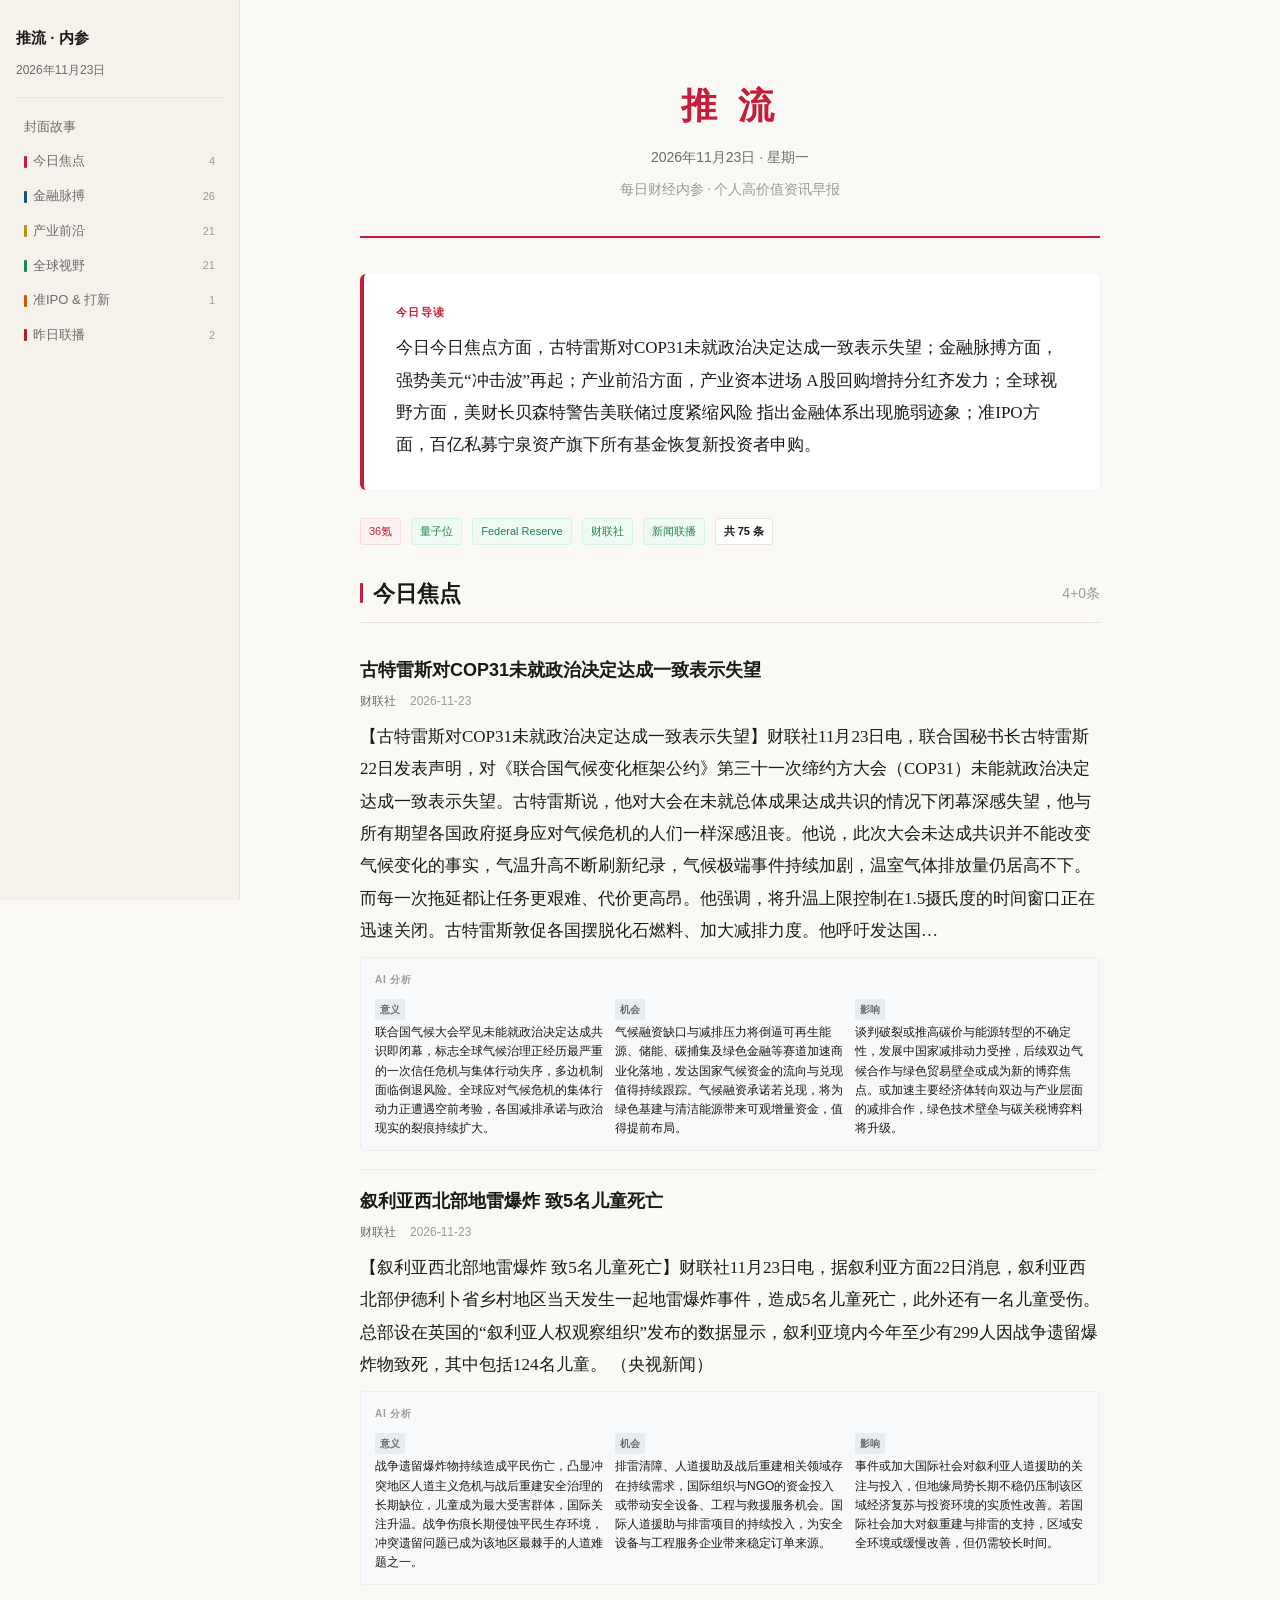
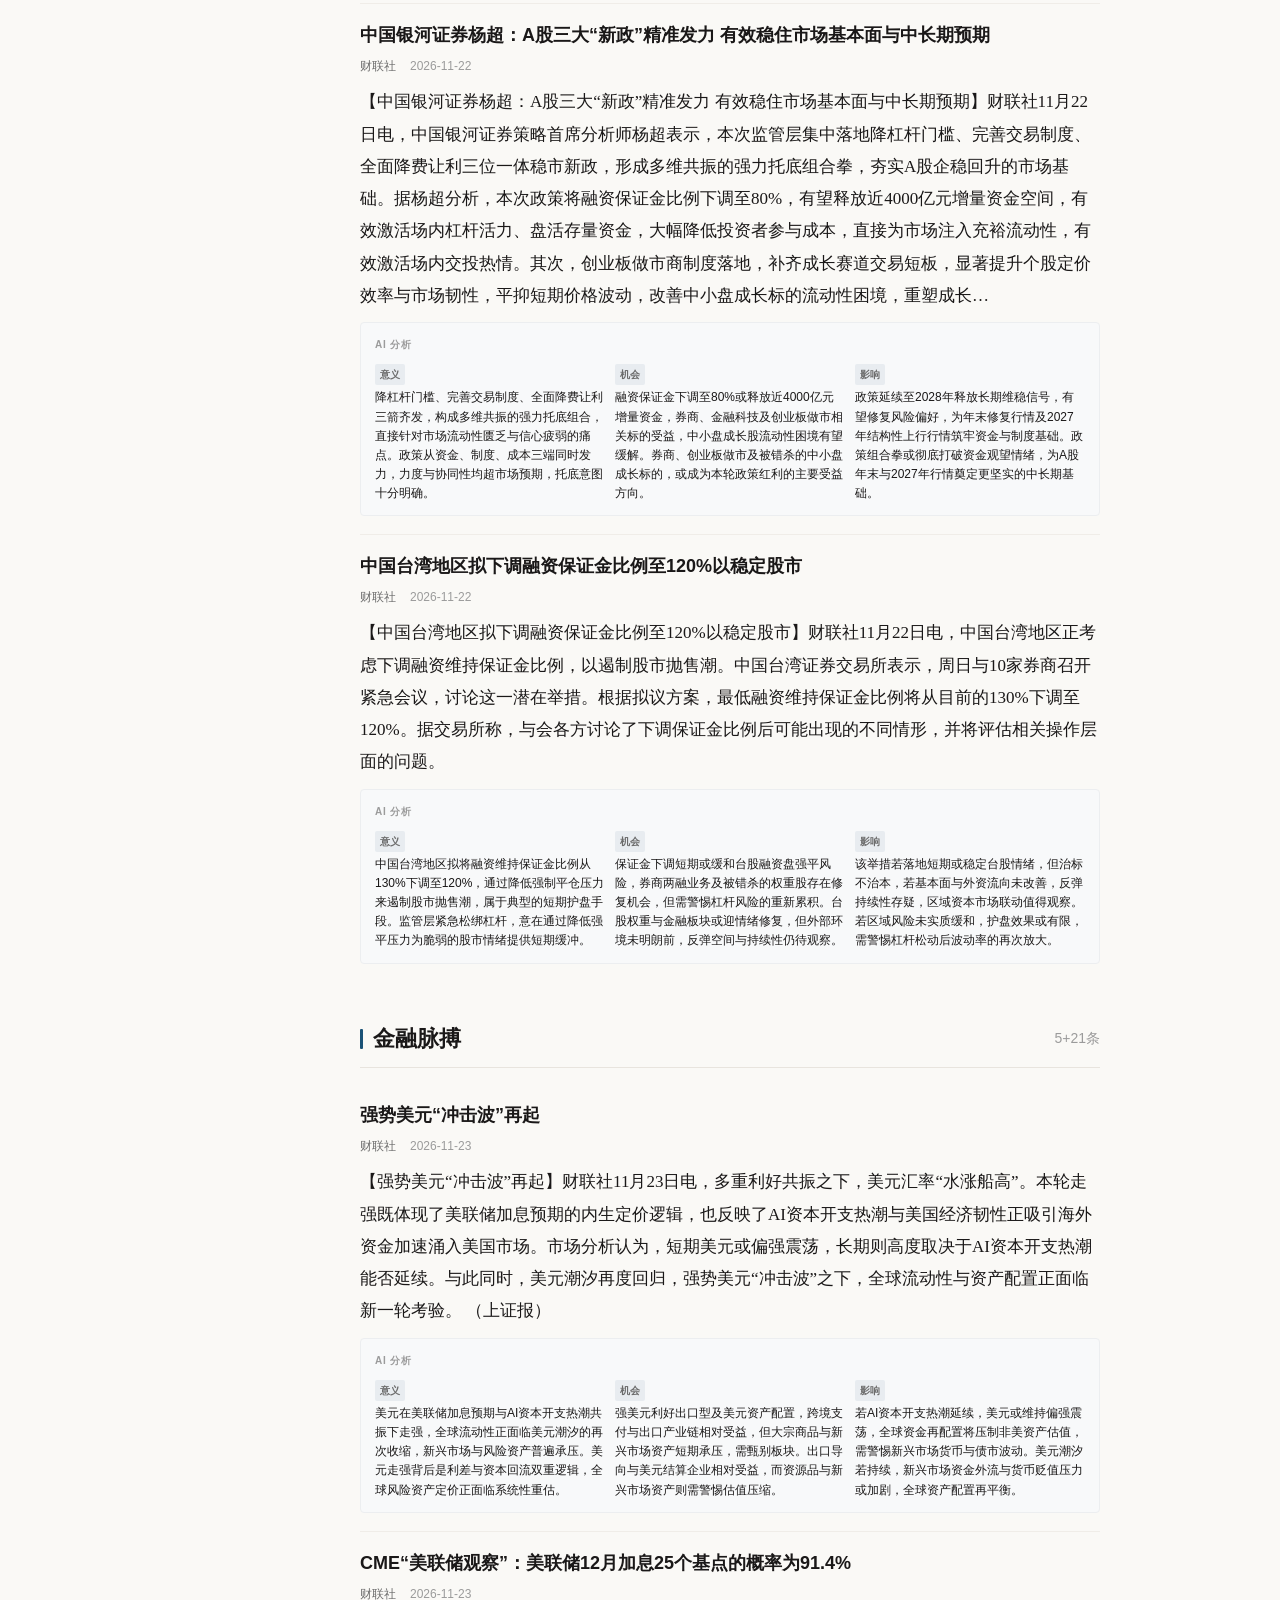
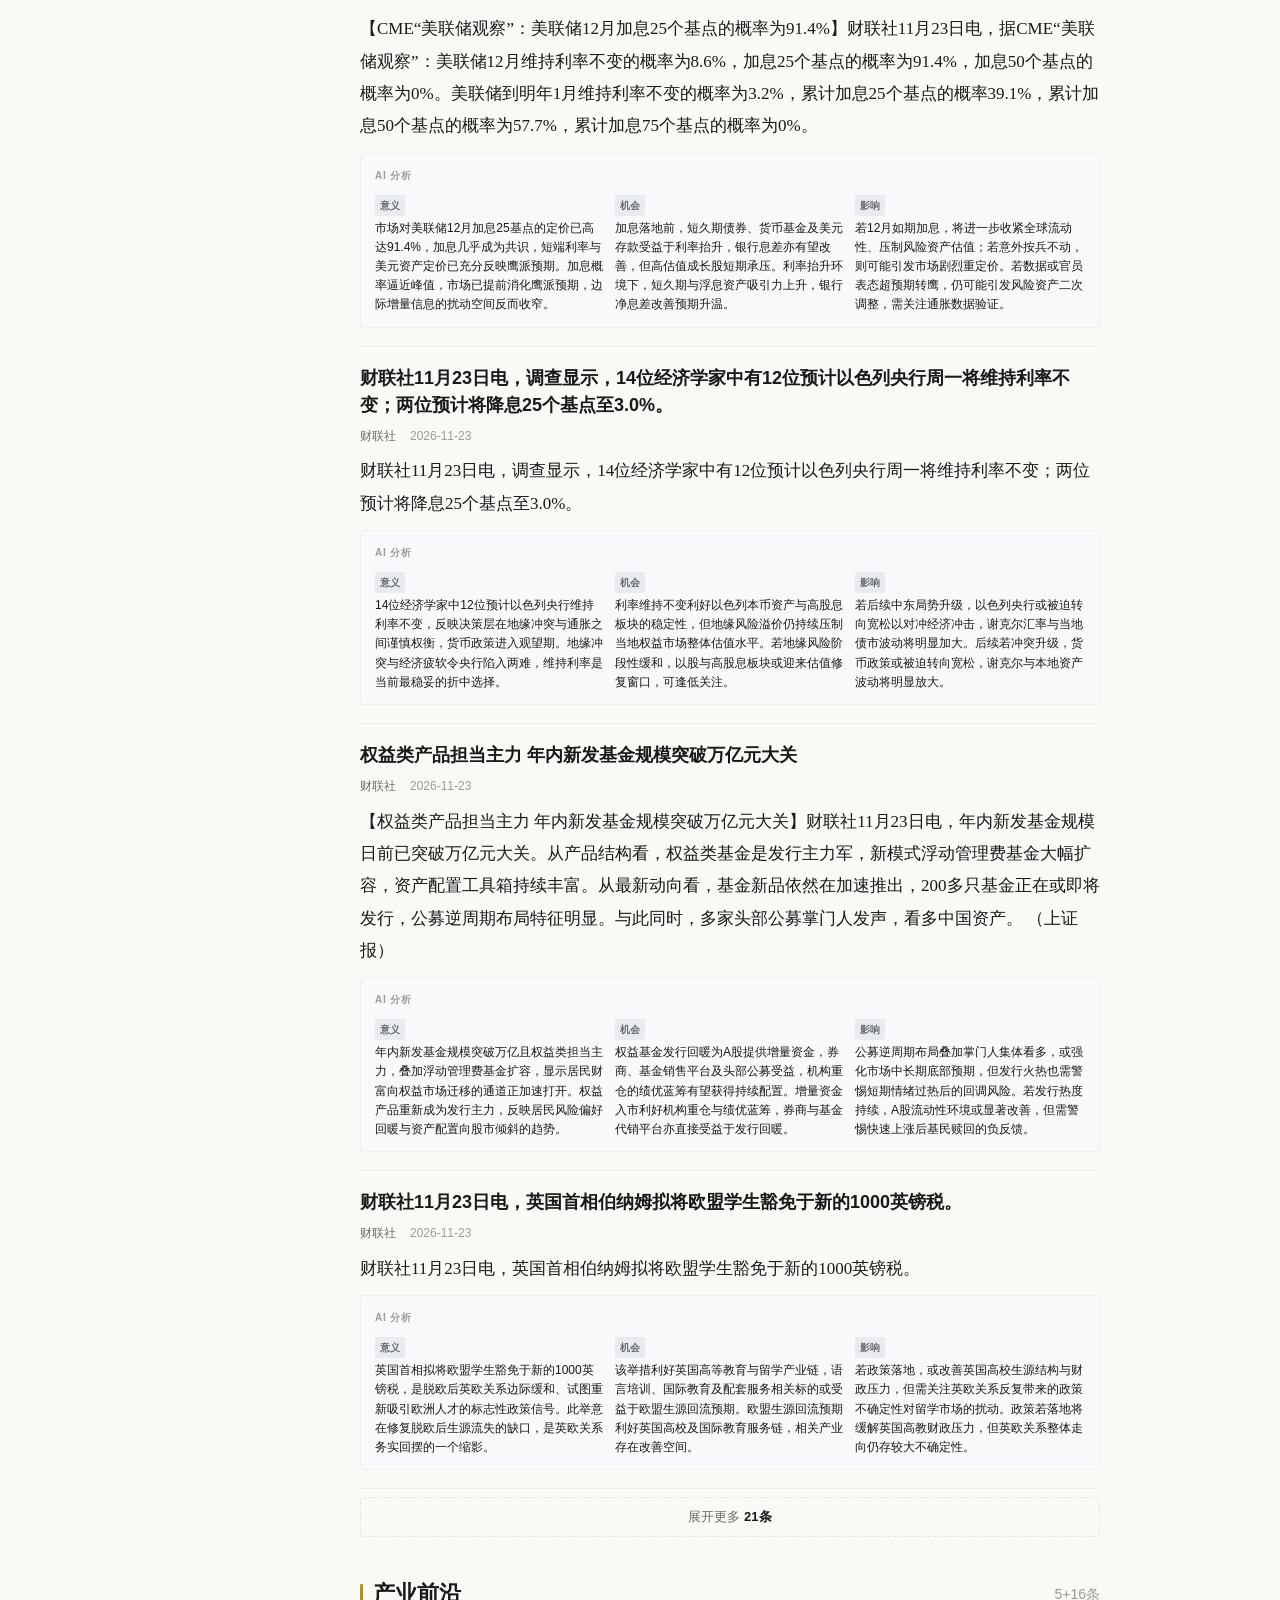
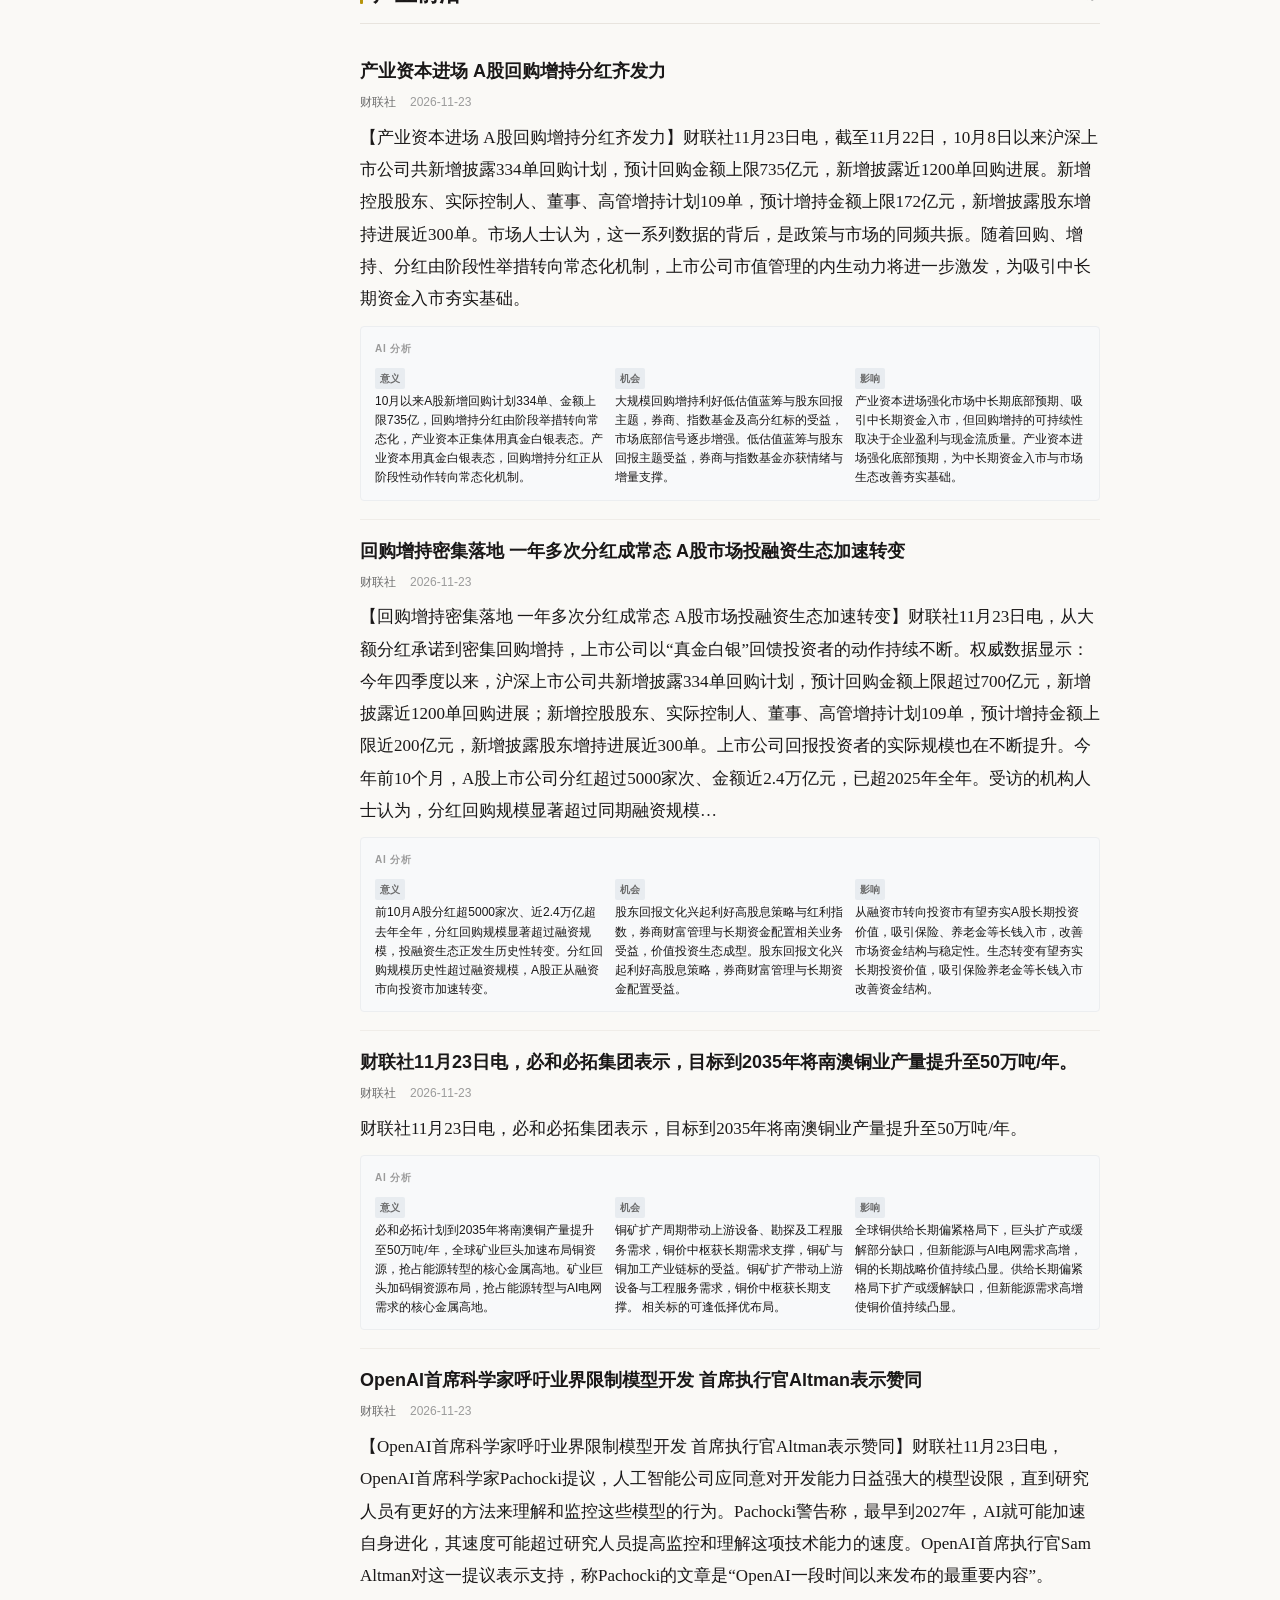
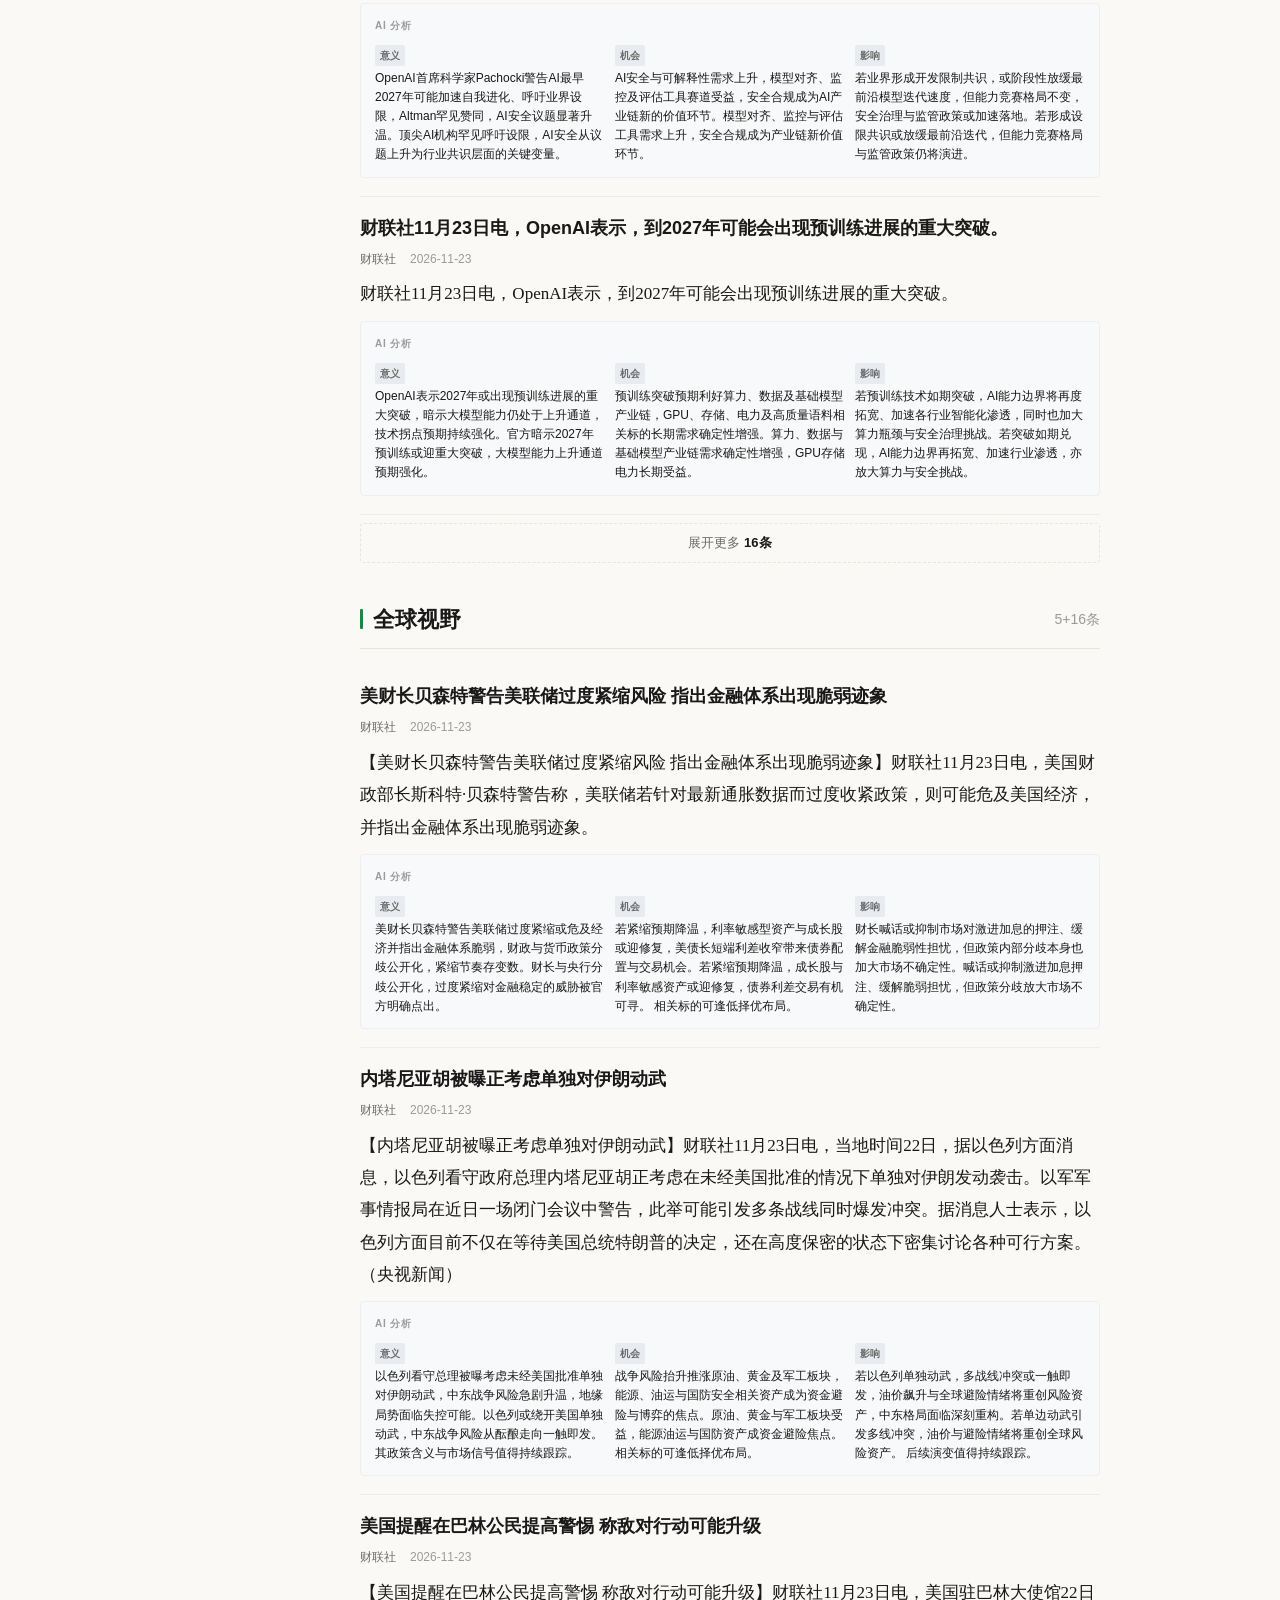
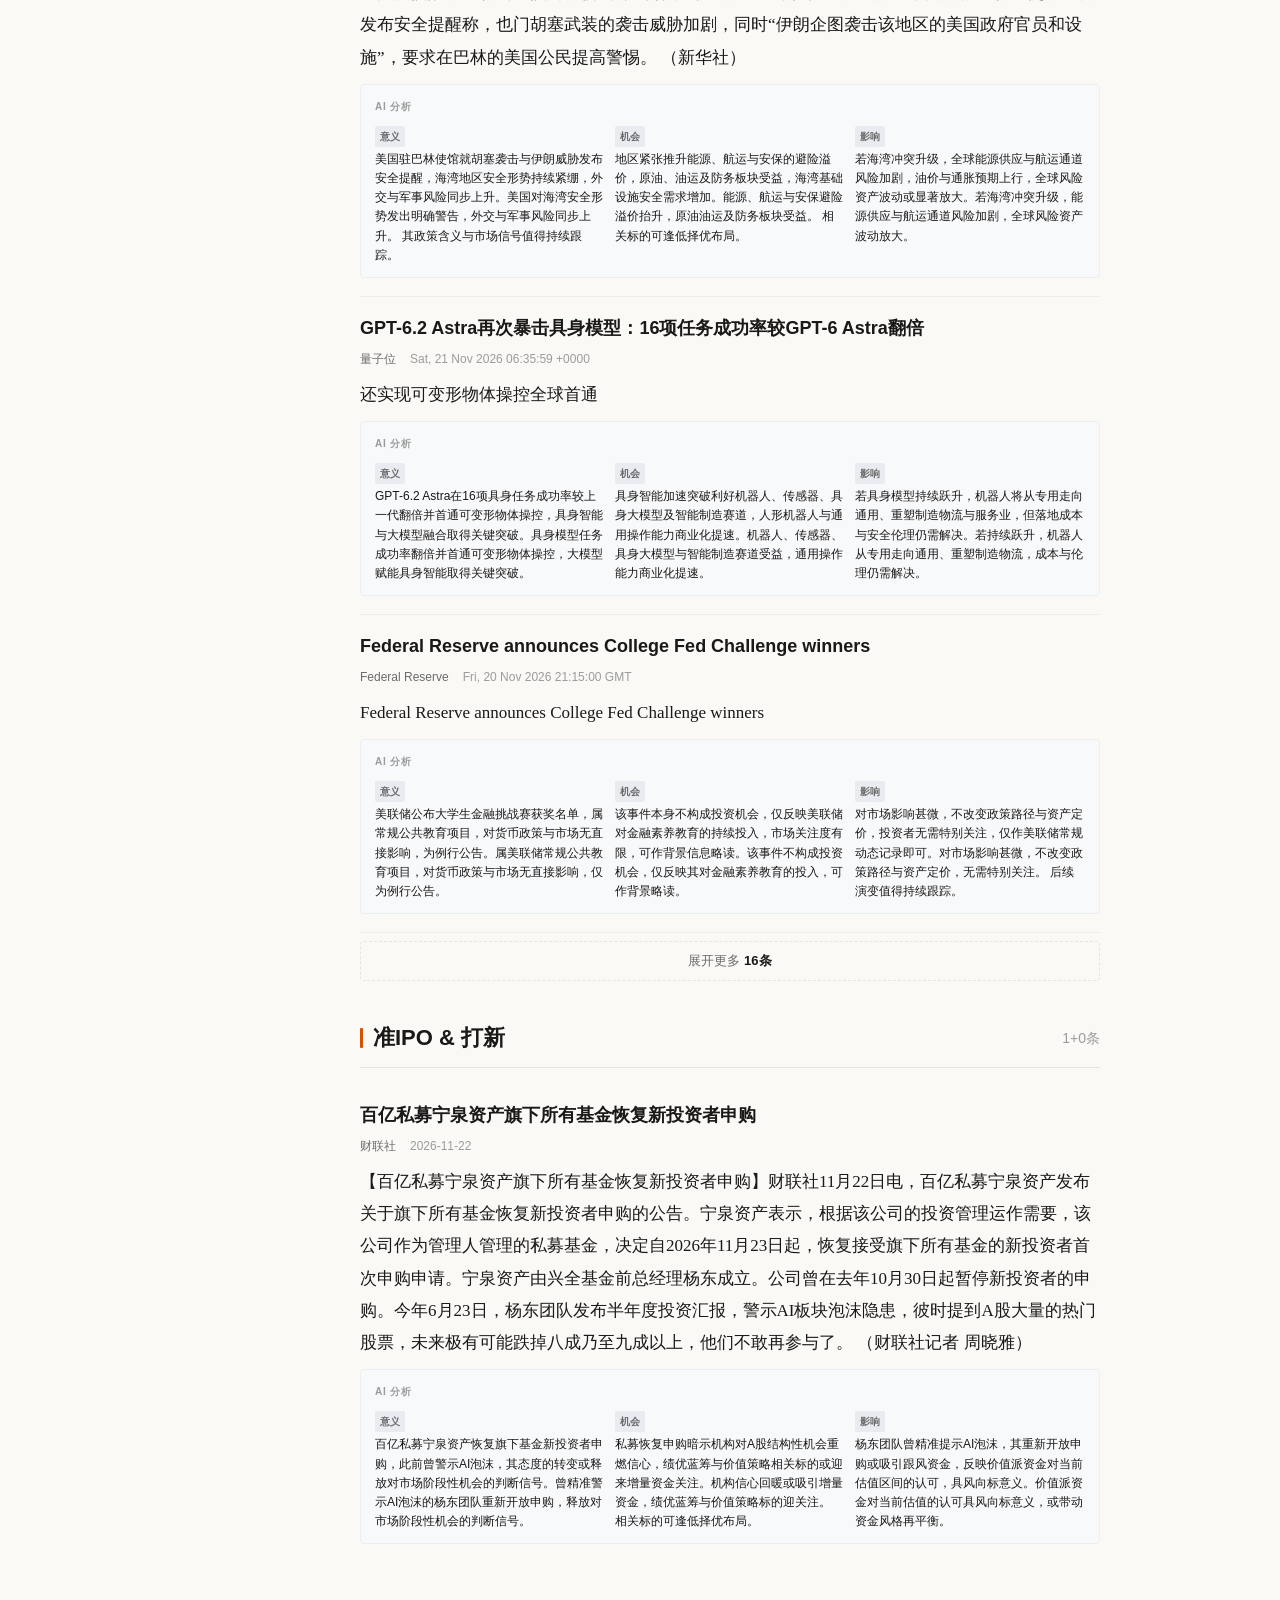
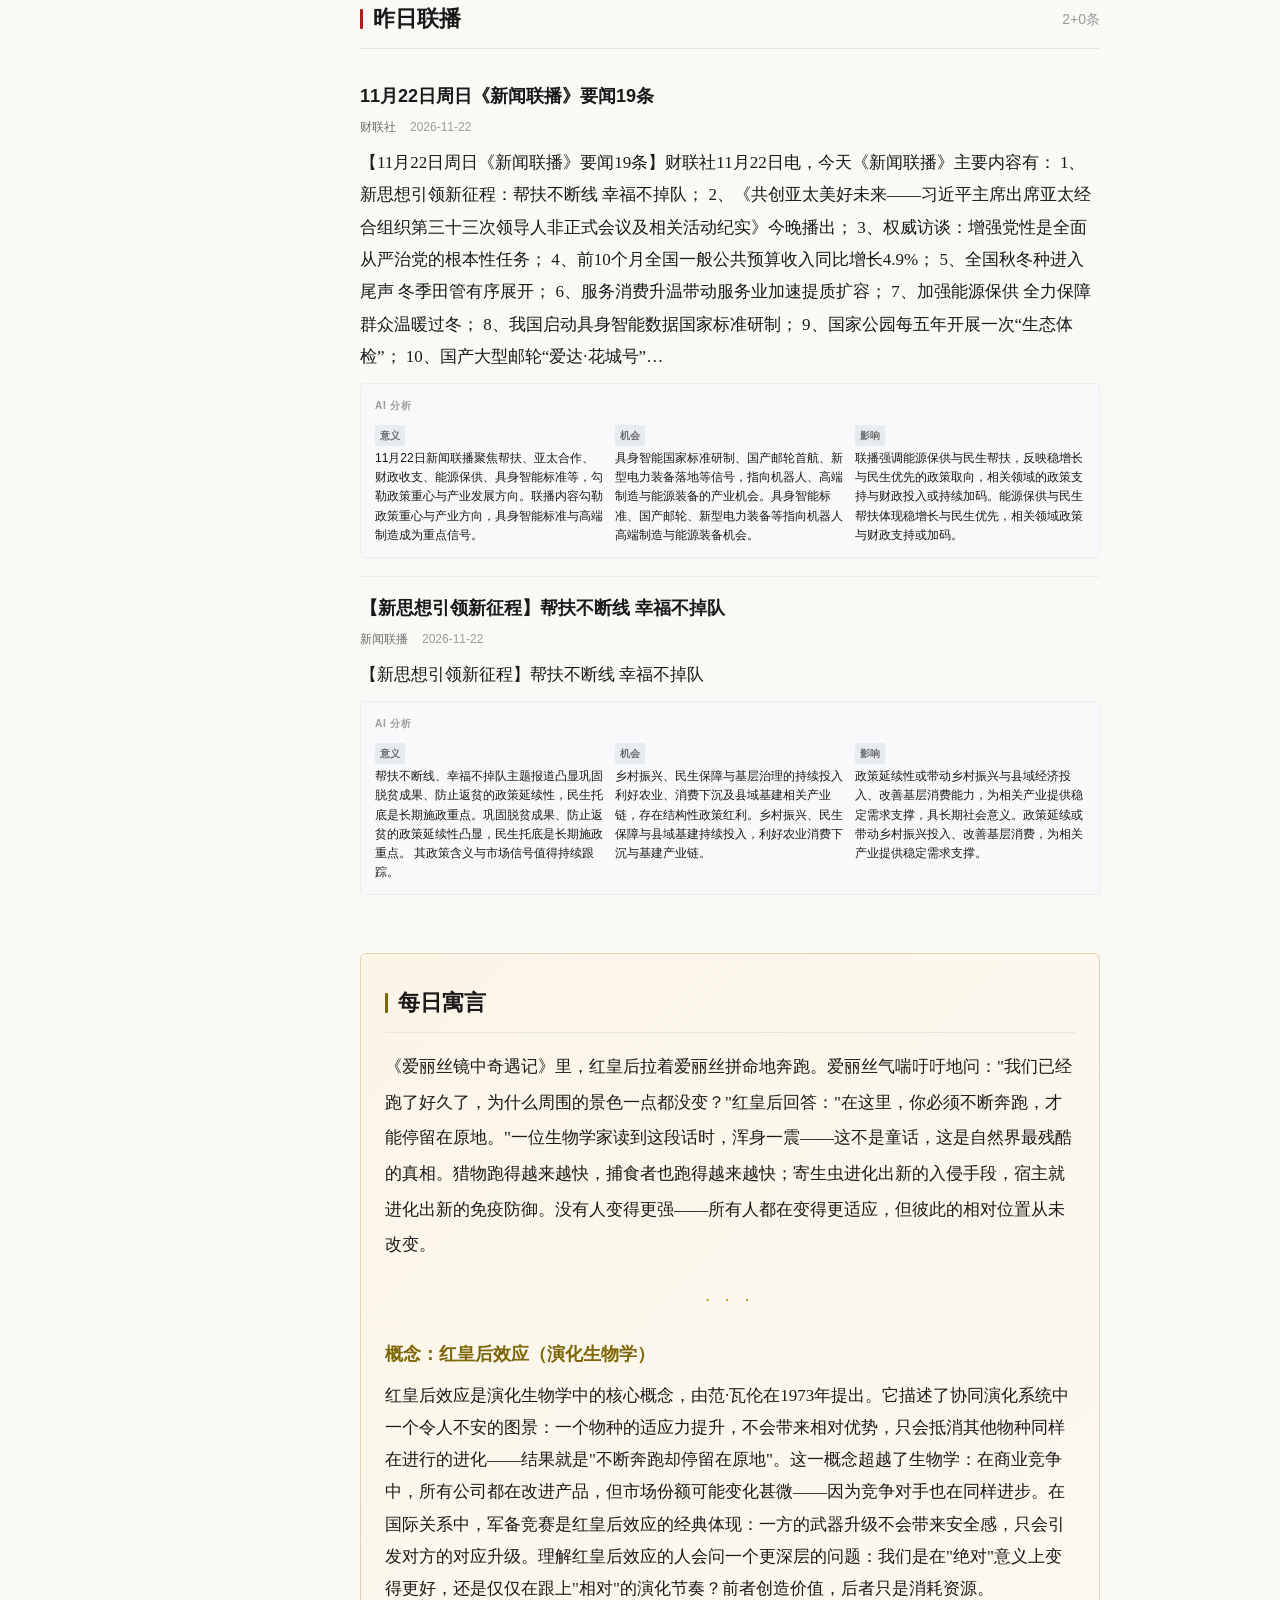
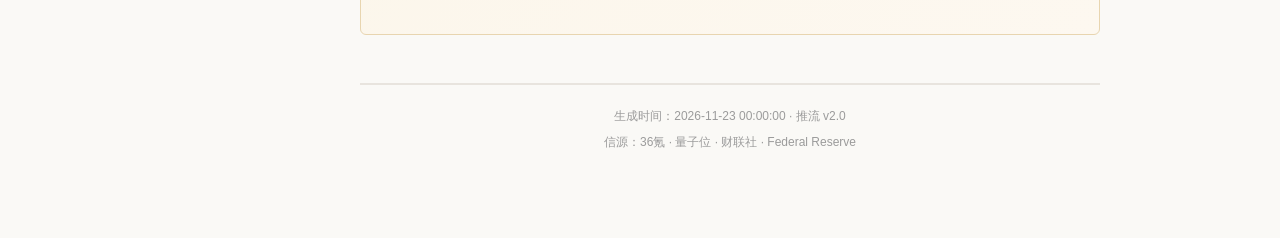
==== commit c98338a7: "deploy: 2026-11-23" ====
--- a/index.html
+++ b/index.html
@@ -5,7 +5,7 @@
 <meta charset="UTF-8">
 <meta name="viewport" content="width=device-width, initial-scale=1.0">
 <meta name="color-scheme" content="light">
-<title>推流 · 2026年11月22日</title>
+<title>推流 · 2026年11月23日</title>
 <style>/* =============================================================================
  * 推流 v2.0 — 杂志式内参样式
  * 核心：留白、克制、层次分明、阅读舒适
@@ -288,7 +288,7 @@
 <nav class="toc-sidebar" id="toc-sidebar">
     <div class="toc-header">
         <span class="toc-header-title">推流 · 内参</span>
-        <span class="toc-header-date">2026年11月22日</span>
+        <span class="toc-header-date">2026年11月23日</span>
     </div>
     <ul class="toc-list">
         <li><a href="#cover" class="toc-link">封面故事</a></li>
@@ -298,17 +298,11 @@
         <li><a href="#sec-top_story" class="toc-link toc-sec-link" data-sec="top_story">
             <span class="toc-accent" style="background:#C41E3A"></span>
             <span>今日焦点</span>
-            <span class="toc-num">2</span>
+            <span class="toc-num">4</span>
         </a></li>
         
         
         
-        
-        <li><a href="#sec-policy" class="toc-link toc-sec-link" data-sec="policy">
-            <span class="toc-accent" style="background:#6C3483"></span>
-            <span>政策风向</span>
-            <span class="toc-num">3</span>
-        </a></li>
         
         
         
@@ -316,7 +310,7 @@
         <li><a href="#sec-finance" class="toc-link toc-sec-link" data-sec="finance">
             <span class="toc-accent" style="background:#1A5276"></span>
             <span>金融脉搏</span>
-            <span class="toc-num">31</span>
+            <span class="toc-num">26</span>
         </a></li>
         
         
@@ -325,7 +319,7 @@
         <li><a href="#sec-industry" class="toc-link toc-sec-link" data-sec="industry">
             <span class="toc-accent" style="background:#B7950B"></span>
             <span>产业前沿</span>
-            <span class="toc-num">12</span>
+            <span class="toc-num">21</span>
         </a></li>
         
         
@@ -334,7 +328,7 @@
         <li><a href="#sec-global" class="toc-link toc-sec-link" data-sec="global">
             <span class="toc-accent" style="background:#1E8449"></span>
             <span>全球视野</span>
-            <span class="toc-num">22</span>
+            <span class="toc-num">21</span>
         </a></li>
         
         
@@ -364,7 +358,7 @@
 
 <header class="masthead">
     <div class="masthead-brand">推 流</div>
-    <div class="masthead-date">2026年11月22日 · 星期日</div>
+    <div class="masthead-date">2026年11月23日 · 星期一</div>
     <div class="masthead-sub">每日财经内参 · 个人高价值资讯早报</div>
 </header>
 
@@ -372,7 +366,7 @@
 
 <div class="overview" id="cover">
     <div class="overview-label">今日导读</div>
-    <div class="overview-text">今日今日焦点方面，美军中央司令部：伊朗击伤美军F-16战机说法不实；政策风向方面，国家数据局：积极拓展词元服务应用场景 健全词元计量计费、质量测评等标准规范；金融脉搏方面，特朗普拟联手民主党，将信用卡利率上限设为10%；产业前沿方面，刚刚，DeepSeek V1作者创业项目曝光：开源Agent；全球视野方面，伊朗方面称美军“爱国者”导弹击中巴林平民区。</div>
+    <div class="overview-text">今日今日焦点方面，古特雷斯对COP31未就政治决定达成一致表示失望；金融脉搏方面，强势美元“冲击波”再起；产业前沿方面，产业资本进场 A股回购增持分红齐发力；全球视野方面，美财长贝森特警告美联储过度紧缩风险 指出金融体系出现脆弱迹象；准IPO方面，百亿私募宁泉资产旗下所有基金恢复新投资者申购。</div>
 </div>
 
 
@@ -394,7 +388,7 @@
     <span class="src-tag ok">新闻联播</span>
     
     
-    <span class="src-tag total">共 73 条</span>
+    <span class="src-tag total">共 75 条</span>
 </div>
 
 
@@ -407,18 +401,18 @@
     <div class="sec-head">
         <span class="sec-bar" style="background:#C41E3A"></span>
         <h2 class="sec-title">今日焦点</h2>
-        <span class="sec-count">2+0条</span>
+        <span class="sec-count">4+0条</span>
     </div>
 
     
     
     <article class="card">
-        <h3 class="card-title">美军中央司令部：伊朗击伤美军F-16战机说法不实</h3>
+        <h3 class="card-title">古特雷斯对COP31未就政治决定达成一致表示失望</h3>
         <div class="card-meta">
             <span class="card-source">财联社</span>
             
             
-            <span class="card-date">2026-11-21</span>
+            <span class="card-date">2026-11-23</span>
             
             
             
@@ -426,27 +420,27 @@
             
         </div>
         <div class="card-body">
-            <p>【美军中央司令部：伊朗击伤美军F-16战机说法不实】财联社11月21日电，美军中央司令部21日发表声明说，伊朗伊斯兰革命卫队称其20日击伤一架美军F-16战机并迫使其紧急降落的说法不实。 （新华社）</p>
+            <p>【古特雷斯对COP31未就政治决定达成一致表示失望】财联社11月23日电，联合国秘书长古特雷斯22日发表声明，对《联合国气候变化框架公约》第三十一次缔约方大会（COP31）未能就政治决定达成一致表示失望。古特雷斯说，他对大会在未就总体成果达成共识的情况下闭幕深感失望，他与所有期望各国政府挺身应对气候危机的人们一样深感沮丧。他说，此次大会未达成共识并不能改变气候变化的事实，气温升高不断刷新纪录，气候极端事件持续加剧，温室气体排放量仍居高不下。而每一次拖延都让任务更艰难、代价更高昂。他强调，将升温上限控制在1.5摄氏度的时间窗口正在迅速关闭。古特雷斯敦促各国摆脱化石燃料、加大减排力度。他呼吁发达国…</p>
         </div>
         
         <div class="ai-box">
             <div class="ai-label">AI 分析</div>
             <div class="ai-cols">
-                <div class="ai-col"><span class="ai-tag">意义</span><p>美伊在波斯湾的军事叙事正白热化，双方围绕是否击落、击伤美机各执一词，这已不是单一战报真伪问题，而是冲突双方争夺舆论与威慑主导权的信号战，此类口水战往往是局势进一步升级的前兆。</p></div>
-                <div class="ai-col"><span class="ai-tag">机会</span><p>地缘紧张对军工与能源板块构成情绪催化，无人机、防空反导、油运安保、石油与航运保险等产业链短期弹性放大，黄金、原油等避险资产亦获支撑。具备技术与卡位优势的龙头企业有望率先受益。</p></div>
-                <div class="ai-col"><span class="ai-tag">影响</span><p>若冲突从信息交锋滑向直接交火，将推升油价与运价、扰动全球供应链；反之若外交斡旋见效，风险溢价快速回落，相关资产双向波动加剧。后续演进与外溢效应，仍需投资者密切跟踪观察。</p></div>
+                <div class="ai-col"><span class="ai-tag">意义</span><p>联合国气候大会罕见未能就政治决定达成共识即闭幕，标志全球气候治理正经历最严重的一次信任危机与集体行动失序，多边机制面临倒退风险。全球应对气候危机的集体行动力正遭遇空前考验，各国减排承诺与政治现实的裂痕持续扩大。</p></div>
+                <div class="ai-col"><span class="ai-tag">机会</span><p>气候融资缺口与减排压力将倒逼可再生能源、储能、碳捕集及绿色金融等赛道加速商业化落地，发达国家气候资金的流向与兑现值得持续跟踪。气候融资承诺若兑现，将为绿色基建与清洁能源带来可观增量资金，值得提前布局。</p></div>
+                <div class="ai-col"><span class="ai-tag">影响</span><p>谈判破裂或推高碳价与能源转型的不确定性，发展中国家减排动力受挫，后续双边气候合作与绿色贸易壁垒或成为新的博弈焦点。或加速主要经济体转向双边与产业层面的减排合作，绿色技术壁垒与碳关税博弈料将升级。</p></div>
             </div>
         </div>
         
     </article>
     
     <article class="card">
-        <h3 class="card-title">伊朗称击中一架F-16战机</h3>
+        <h3 class="card-title">叙利亚西北部地雷爆炸 致5名儿童死亡</h3>
         <div class="card-meta">
             <span class="card-source">财联社</span>
             
             
-            <span class="card-date">2026-11-21</span>
+            <span class="card-date">2026-11-23</span>
             
             
             
@@ -454,46 +448,27 @@
             
         </div>
         <div class="card-body">
-            <p>【伊朗称击中一架F-16战机】财联社11月21日电，据伊朗媒体21日报道，伊朗军队防空系统20日在波斯湾上空拦截并击中一架F-16战机，该战机受损，在某机场紧急降落。 （新华社）</p>
+            <p>【叙利亚西北部地雷爆炸 致5名儿童死亡】财联社11月23日电，据叙利亚方面22日消息，叙利亚西北部伊德利卜省乡村地区当天发生一起地雷爆炸事件，造成5名儿童死亡，此外还有一名儿童受伤。总部设在英国的“叙利亚人权观察组织”发布的数据显示，叙利亚境内今年至少有299人因战争遗留爆炸物致死，其中包括124名儿童。 （央视新闻）</p>
         </div>
         
         <div class="ai-box">
             <div class="ai-label">AI 分析</div>
             <div class="ai-cols">
-                <div class="ai-col"><span class="ai-tag">意义</span><p>伊朗官方主动释放击中美机消息，意在展示防空实力与反击能力，对冲美军中央司令部的否认，本质是心理战与舆论战的一部分，凸显双方在波斯湾的对抗烈度持续抬升。其政策信号与市场传导路径，是理解后续行情的关键变量。</p></div>
-                <div class="ai-col"><span class="ai-tag">机会</span><p>短期避险情绪升温利好黄金、原油与军工链条，无人机反制、雷达电子战、海上安保等方向受资金关注，油运保费与运价波动带来套利空间。相关环节的订单兑现与业绩弹性值得提前关注。</p></div>
-                <div class="ai-col"><span class="ai-tag">影响</span><p>若伊朗击落叙事被证实或进一步发酵，地区冲突升级预期将推高能源价格并冲击风险资产；反之则市场快速纠偏，投资者需警惕消息面的反复。中期来看，这一变化将重塑相关板块的估值逻辑。</p></div>
+                <div class="ai-col"><span class="ai-tag">意义</span><p>战争遗留爆炸物持续造成平民伤亡，凸显冲突地区人道主义危机与战后重建安全治理的长期缺位，儿童成为最大受害群体，国际关注升温。战争伤痕长期侵蚀平民生存环境，冲突遗留问题已成为该地区最棘手的人道难题之一。</p></div>
+                <div class="ai-col"><span class="ai-tag">机会</span><p>排雷清障、人道援助及战后重建相关领域存在持续需求，国际组织与NGO的资金投入或带动安全设备、工程与救援服务机会。国际人道援助与排雷项目的持续投入，为安全设备与工程服务企业带来稳定订单来源。</p></div>
+                <div class="ai-col"><span class="ai-tag">影响</span><p>事件或加大国际社会对叙利亚人道援助的关注与投入，但地缘局势长期不稳仍压制该区域经济复苏与投资环境的实质性改善。若国际社会加大对叙重建与排雷的支持，区域安全环境或缓慢改善，但仍需较长时间。</p></div>
             </div>
         </div>
         
     </article>
     
-
-    
-    
-</section>
-
-
-
-
-
-
-<section class="sec" id="sec-policy">
-    <div class="sec-head">
-        <span class="sec-bar" style="background:#6C3483"></span>
-        <h2 class="sec-title">政策风向</h2>
-        <span class="sec-count">3+0条</span>
-    </div>
-
-    
-    
     <article class="card">
-        <h3 class="card-title">国家数据局：积极拓展词元服务应用场景 健全词元计量计费、质量测评等标准规范</h3>
+        <h3 class="card-title">中国银河证券杨超：A股三大“新政”精准发力 有效稳住市场基本面与中长期预期</h3>
         <div class="card-meta">
             <span class="card-source">财联社</span>
             
             
-            <span class="card-date">2026-11-21</span>
+            <span class="card-date">2026-11-22</span>
             
             
             
@@ -501,27 +476,27 @@
             
         </div>
         <div class="card-body">
-            <p>【国家数据局：积极拓展词元服务应用场景 健全词元计量计费、质量测评等标准规范】财联社11月21日电，2026年11月20日，国家数据局党组书记、局长刘烈宏出席在湖南长沙举办的2026世界计算大会开幕式并致辞。刘烈宏表示，词元打通了算力、模型、数据间的价值传导链路，成为数智经济的价值锚点和数据价值的显性化载体。一是词元发展初步起势，围绕词元生产、流通、消费的产业生态正加速构建，拓展了经济增长新空间。二是“词元工厂”快速兴起，将算力租赁、模型供给、数据能力升级为词元生产服务，成为产业组织新形态。三是词元催生服务交付新模式，行业高质量数据集经模型训练推理转化为可计量、可交付的智能服务，形成以词元计量…</p>
+            <p>【中国银河证券杨超：A股三大“新政”精准发力 有效稳住市场基本面与中长期预期】财联社11月22日电，中国银河证券策略首席分析师杨超表示，本次监管层集中落地降杠杆门槛、完善交易制度、全面降费让利三位一体稳市新政，形成多维共振的强力托底组合拳，夯实A股企稳回升的市场基础。据杨超分析，本次政策将融资保证金比例下调至80%，有望释放近4000亿元增量资金空间，有效激活场内杠杆活力、盘活存量资金，大幅降低投资者参与成本，直接为市场注入充裕流动性，有效激活场内交投热情。其次，创业板做市商制度落地，补齐成长赛道交易短板，显著提升个股定价效率与市场韧性，平抑短期价格波动，改善中小盘成长标的流动性困境，重塑成长…</p>
         </div>
         
         <div class="ai-box">
             <div class="ai-label">AI 分析</div>
             <div class="ai-cols">
-                <div class="ai-col"><span class="ai-tag">意义</span><p>词元被国家数据局定位为数智经济的价值锚点，意味着算力、模型、数据三者的价值将被统一计量计价，这是数据要素市场化的重要制度创新，为AI商业模式提供了定价基础。这一变化对相关赛道的预期重塑与估值重定价值得持续跟踪。</p></div>
-                <div class="ai-col"><span class="ai-tag">机会</span><p>词元工厂、算力租赁、模型即服务、数据标注与高质量数据集、计量计费与质量测评等环节受益，具备算力加数据闭环的平台型企业率先卡位。具备技术与卡位优势的龙头企业有望率先受益。</p></div>
-                <div class="ai-col"><span class="ai-tag">影响</span><p>标准规范落地后，词元计费体系将重塑AI产业链利益分配，推动行业从粗放建设转向按需计价，低质量重复建设被抑制，头部算力与数据服务商集中度提升。后续演进与外溢效应，仍需投资者密切跟踪观察。</p></div>
+                <div class="ai-col"><span class="ai-tag">意义</span><p>降杠杆门槛、完善交易制度、全面降费让利三箭齐发，构成多维共振的强力托底组合，直接针对市场流动性匮乏与信心疲弱的痛点。政策从资金、制度、成本三端同时发力，力度与协同性均超市场预期，托底意图十分明确。</p></div>
+                <div class="ai-col"><span class="ai-tag">机会</span><p>融资保证金下调至80%或释放近4000亿元增量资金，券商、金融科技及创业板做市相关标的受益，中小盘成长股流动性困境有望缓解。券商、创业板做市及被错杀的中小盘成长标的，或成为本轮政策红利的主要受益方向。</p></div>
+                <div class="ai-col"><span class="ai-tag">影响</span><p>政策延续至2028年释放长期维稳信号，有望修复风险偏好，为年末修复行情及2027年结构性上行行情筑牢资金与制度基础。政策组合拳或彻底打破资金观望情绪，为A股年末与2027年行情奠定更坚实的中长期基础。</p></div>
             </div>
         </div>
         
     </article>
     
     <article class="card">
-        <h3 class="card-title">中国驻沙特使馆：再次提醒在沙特中资机构和中国公民注意安全</h3>
+        <h3 class="card-title">中国台湾地区拟下调融资保证金比例至120%以稳定股市</h3>
         <div class="card-meta">
             <span class="card-source">财联社</span>
             
             
-            <span class="card-date">2026-11-21</span>
+            <span class="card-date">2026-11-22</span>
             
             
             
@@ -529,52 +504,27 @@
             
         </div>
         <div class="card-body">
-            <p>【中国驻沙特使馆：再次提醒在沙特中资机构和中国公民注意安全】财联社11月21日电，中国驻沙特大使馆发文表示，近来，沙特首都利雅得等多地频繁遭导弹和无人机袭击。据媒体报道，部分袭击造成人员伤亡，有机场、建筑物、能源电力设施等受损，局部地区出现短时停水电断网等情况。多地学校继续线上授课，部分当地机构和企业人员居家办公。利雅得哈立德国王国际机场部分恢复运营，但多地机场航班经常出现异常。局势还有可能进一步恶化。中国驻沙特使领馆再次提醒在沙特中资机构和中国公民务必注意安全，密切关注沙特有关部门公告、警报及中国驻沙使领馆安全提醒。</p>
+            <p>【中国台湾地区拟下调融资保证金比例至120%以稳定股市】财联社11月22日电，中国台湾地区正考虑下调融资维持保证金比例，以遏制股市抛售潮。中国台湾证券交易所表示，周日与10家券商召开紧急会议，讨论这一潜在举措。根据拟议方案，最低融资维持保证金比例将从目前的130%下调至120%。据交易所称，与会各方讨论了下调保证金比例后可能出现的不同情形，并将评估相关操作层面的问题。</p>
         </div>
         
         <div class="ai-box">
             <div class="ai-label">AI 分析</div>
             <div class="ai-cols">
-                <div class="ai-col"><span class="ai-tag">意义</span><p>使馆连续升级安全提醒，说明利雅得等地遭袭已波及在沙中资机构与公民的日常经营生活，中东战火正从地缘叙事外溢至实体经济的运行安全，出海企业面临现实风险。其政策信号与市场传导路径，是理解后续行情的关键变量。</p></div>
-                <div class="ai-col"><span class="ai-tag">机会</span><p>中资在沙工程、能源、基建项目的安保与保险需求上升，海外安保、应急通信、油运替代与供应链分散等方向受益，避险资产获支撑。相关环节的订单兑现与业绩弹性值得提前关注。</p></div>
-                <div class="ai-col"><span class="ai-tag">影响</span><p>若局势持续恶化，中沙贸易与一带一路项目进度或受拖累，能源供应扰动推升油价；反之则风险溢价回落，前期受压的跨境贸易与工程板块修复。中期来看，这一变化将重塑相关板块的估值逻辑。</p></div>
+                <div class="ai-col"><span class="ai-tag">意义</span><p>中国台湾地区拟将融资维持保证金比例从130%下调至120%，通过降低强制平仓压力来遏制股市抛售潮，属于典型的短期护盘手段。监管层紧急松绑杠杆，意在通过降低强平压力为脆弱的股市情绪提供短期缓冲。</p></div>
+                <div class="ai-col"><span class="ai-tag">机会</span><p>保证金下调短期或缓和台股融资盘强平风险，券商两融业务及被错杀的权重股存在修复机会，但需警惕杠杆风险的重新累积。台股权重与金融板块或迎情绪修复，但外部环境未明朗前，反弹空间与持续性仍待观察。</p></div>
+                <div class="ai-col"><span class="ai-tag">影响</span><p>该举措若落地短期或稳定台股情绪，但治标不治本，若基本面与外资流向未改善，反弹持续性存疑，区域资本市场联动值得观察。若区域风险未实质缓和，护盘效果或有限，需警惕杠杆松动后波动率的再次放大。</p></div>
             </div>
         </div>
         
     </article>
     
-    <article class="card">
-        <h3 class="card-title">美新科技：子公司星曜宇航已启动4米级舱段生产</h3>
-        <div class="card-meta">
-            <span class="card-source">财联社</span>
-            
-            
-            <span class="card-date">2026-11-21</span>
-            
-            
-            
-            
-            
-        </div>
-        <div class="card-body">
-            <p>【美新科技：子公司星曜宇航已启动4米级舱段生产】财联社11月21日电，美新科技在接待机构调研时表示，子公司四川星曜宇航航天科技有限公司成立于2026年2月，是一家专注于商业航天运载火箭全箭结构件的专业化企业。目前项目进展顺利，各类设备陆续进场安装中，10月底已启动了4米级舱段生产。</p>
-        </div>
-        
-        <div class="ai-box">
-            <div class="ai-label">AI 分析</div>
-            <div class="ai-cols">
-                <div class="ai-col"><span class="ai-tag">意义</span><p>商业航天火箭结构件进入批产节奏，星曜宇航4米级舱段启动生产，标志着民营火箭供应链从研发走向规模化交付，是商业航天产业化落地的标志性信号。对中期市场定价与板块轮动配置具有实质性影响。</p></div>
-                <div class="ai-col"><span class="ai-tag">机会</span><p>火箭结构件、钛合金与复合材料、发动机、地面设备与发射服务等商业航天产业链迎来订单兑现期，配套的机加工、检测与卫星互联网方向受益。产业资本的布局动作与商业化落地节奏已明显加快。</p></div>
-                <div class="ai-col"><span class="ai-tag">影响</span><p>随着可回收火箭与星座组网需求放量，民营航天产能瓶颈逐步缓解，行业从概念转向业绩，具备量产能力的供应商有望获得持续订单与估值重估。其传导节奏与影响力度，有待后续数据进一步验证。</p></div>
-            </div>
-        </div>
-        
-    </article>
-    
 
     
     
 </section>
+
+
+
 
 
 
@@ -585,18 +535,18 @@
     <div class="sec-head">
         <span class="sec-bar" style="background:#1A5276"></span>
         <h2 class="sec-title">金融脉搏</h2>
-        <span class="sec-count">5+26条</span>
+        <span class="sec-count">5+21条</span>
     </div>
 
     
     
     <article class="card">
-        <h3 class="card-title">特朗普拟联手民主党，将信用卡利率上限设为10%</h3>
+        <h3 class="card-title">强势美元“冲击波”再起</h3>
         <div class="card-meta">
             <span class="card-source">财联社</span>
             
             
-            <span class="card-date">2026-11-22</span>
+            <span class="card-date">2026-11-23</span>
             
             
             
@@ -604,27 +554,27 @@
             
         </div>
         <div class="card-body">
-            <p>【特朗普拟联手民主党，将信用卡利率上限设为10%】财联社11月22日电，当地时间周六，美国总统特朗普表示，愿与即将掌控国会两院的民主党合作，推动将信用卡利率上限设为10%，以兑现其2024年竞选承诺。他称，信用卡公司“已经赚了很多钱”。民主党参议员沃伦随后回应称：“让我们限制信用卡利率，为美国民众省钱。”沃伦预计将出任下一届参议院银行委员会主席。特朗普今年1月曾提出这一计划，但遭到银行业强烈反对，共和党控制的国会也未积极推动。</p>
+            <p>【强势美元“冲击波”再起】财联社11月23日电，多重利好共振之下，美元汇率“水涨船高”。本轮走强既体现了美联储加息预期的内生定价逻辑，也反映了AI资本开支热潮与美国经济韧性正吸引海外资金加速涌入美国市场。市场分析认为，短期美元或偏强震荡，长期则高度取决于AI资本开支热潮能否延续。与此同时，美元潮汐再度回归，强势美元“冲击波”之下，全球流动性与资产配置正面临新一轮考验。 （上证报）</p>
         </div>
         
         <div class="ai-box">
             <div class="ai-label">AI 分析</div>
             <div class="ai-cols">
-                <div class="ai-col"><span class="ai-tag">意义</span><p>特朗普与沃伦罕见联手推动信用卡利率上限，跨党派合作意味着政策落地概率显著上升，直接冲击银行信用卡业务的利差空间，是美国消费金融政策的重大转向。这一变化对相关赛道的预期重塑与估值重定价值得持续跟踪。</p></div>
-                <div class="ai-col"><span class="ai-tag">机会</span><p>信用卡收入承压利好非息收入稳健、零售存款成本低的银行，及支付科技、金融科技等替代信贷渠道，短期银行股或受情绪压制。具备技术与卡位优势的龙头企业有望率先受益。随着产业趋势明朗，资金与订单有望加速向头部集中。</p></div>
-                <div class="ai-col"><span class="ai-tag">影响</span><p>若利率上限落地，信用卡发卡行的收益率与风险偏好将下降，消费信贷供给收缩，部分次级客群转向高息非银渠道，银行业估值承压但金融科技受益。后续演进与外溢效应，仍需投资者密切跟踪观察。</p></div>
+                <div class="ai-col"><span class="ai-tag">意义</span><p>美元在美联储加息预期与AI资本开支热潮共振下走强，全球流动性正面临美元潮汐的再次收缩，新兴市场与风险资产普遍承压。美元走强背后是利差与资本回流双重逻辑，全球风险资产定价正面临系统性重估。</p></div>
+                <div class="ai-col"><span class="ai-tag">机会</span><p>强美元利好出口型及美元资产配置，跨境支付与出口产业链相对受益，但大宗商品与新兴市场资产短期承压，需甄别板块。出口导向与美元结算企业相对受益，而资源品与新兴市场资产则需警惕估值压缩。</p></div>
+                <div class="ai-col"><span class="ai-tag">影响</span><p>若AI资本开支热潮延续，美元或维持偏强震荡，全球资金再配置将压制非美资产估值，需警惕新兴市场货币与债市波动。美元潮汐若持续，新兴市场资金外流与货币贬值压力或加剧，全球资产配置再平衡。</p></div>
             </div>
         </div>
         
     </article>
     
     <article class="card">
-        <h3 class="card-title">伊朗伊斯兰革命卫队对巴林美军基地进行打击</h3>
+        <h3 class="card-title">CME“美联储观察”：美联储12月加息25个基点的概率为91.4%</h3>
         <div class="card-meta">
             <span class="card-source">财联社</span>
             
             
-            <span class="card-date">2026-11-22</span>
+            <span class="card-date">2026-11-23</span>
             
             
             
@@ -632,27 +582,27 @@
             
         </div>
         <div class="card-body">
-            <p>【伊朗伊斯兰革命卫队对巴林美军基地进行打击】财联社11月22日电，伊朗方面当地时间21日晚消息称，伊朗伊斯兰革命卫队对位于巴林的两处美军军事基地发动打击。当天稍晚时，伊朗伊斯兰革命卫队证实对巴林的两处美军基地实施了打击。</p>
+            <p>【CME“美联储观察”：美联储12月加息25个基点的概率为91.4%】财联社11月23日电，据CME“美联储观察”：美联储12月维持利率不变的概率为8.6%，加息25个基点的概率为91.4%，加息50个基点的概率为0%。美联储到明年1月维持利率不变的概率为3.2%，累计加息25个基点的概率39.1%，累计加息50个基点的概率为57.7%，累计加息75个基点的概率为0%。</p>
         </div>
         
         <div class="ai-box">
             <div class="ai-label">AI 分析</div>
             <div class="ai-cols">
-                <div class="ai-col"><span class="ai-tag">意义</span><p>伊朗将打击目标从霍尔木兹海峡延伸至巴林美军基地，是冲突的实质性升级，标志着美伊对抗从海上袭扰转向直接军事打击美军基地，战争风险显著上升。其政策信号与市场传导路径，是理解后续行情的关键变量。</p></div>
-                <div class="ai-col"><span class="ai-tag">机会</span><p>军工、防空反导、无人机、油运安保及原油、黄金等避险资产强势，中东能源出口扰动预期升温，油服与替代能源短期获资金关注。相关环节的订单兑现与业绩弹性值得提前关注。中长期看，这一赛道的成长空间与确定性均较为可观。</p></div>
-                <div class="ai-col"><span class="ai-tag">影响</span><p>若美军基地遇袭属实并引发报复，中东全面冲突概率上升，油价与运价中枢抬升、全球风险资产承压；反之若为有限报复则市场波动有限。中期来看，这一变化将重塑相关板块的估值逻辑。</p></div>
+                <div class="ai-col"><span class="ai-tag">意义</span><p>市场对美联储12月加息25基点的定价已高达91.4%，加息几乎成为共识，短端利率与美元资产定价已充分反映鹰派预期。加息概率逼近峰值，市场已提前消化鹰派预期，边际增量信息的扰动空间反而收窄。</p></div>
+                <div class="ai-col"><span class="ai-tag">机会</span><p>加息落地前，短久期债券、货币基金及美元存款受益于利率抬升，银行息差亦有望改善，但高估值成长股短期承压。利率抬升环境下，短久期与浮息资产吸引力上升，银行净息差改善预期升温。</p></div>
+                <div class="ai-col"><span class="ai-tag">影响</span><p>若12月如期加息，将进一步收紧全球流动性、压制风险资产估值；若意外按兵不动，则可能引发市场剧烈重定价。若数据或官员表态超预期转鹰，仍可能引发风险资产二次调整，需关注通胀数据验证。</p></div>
             </div>
         </div>
         
     </article>
     
     <article class="card">
-        <h3 class="card-title">沙特主导的多国联军称拦截并摧毁一架来袭无人机</h3>
+        <h3 class="card-title">财联社11月23日电，调查显示，14位经济学家中有12位预计以色列央行周一将维持利率不变；两位预计将降息25个基点至3.0%。</h3>
         <div class="card-meta">
             <span class="card-source">财联社</span>
             
             
-            <span class="card-date">2026-11-22</span>
+            <span class="card-date">2026-11-23</span>
             
             
             
@@ -660,29 +610,27 @@
             
         </div>
         <div class="card-body">
-            <p>【沙特主导的多国联军称拦截并摧毁一架来袭无人机】财联社11月22日电，当地时间21日，沙特主导的多国联军发言人在社交平台上发文表示，联军已拦截并摧毁一架由也门胡塞武装向沙特利雅得地区发射的无人机。
-
-[多源补充] 【沙特主导的多国联军称拦截并摧毁3枚弹道导弹】财联社11月21日电，沙特主导的多国联军发言人表示，联军防空部队拦截并摧毁了也门胡塞武装向沙特首都利雅得发射的3枚弹道导弹。当天凌晨，沙特首都利雅得居民收到经由手机程序发布的防空警报。联军方面表示，防空部队还拦截并摧毁了胡塞武装向沙特南部地区发射的一架无人机。 （央视新闻）</p>
+            <p>财联社11月23日电，调查显示，14位经济学家中有12位预计以色列央行周一将维持利率不变；两位预计将降息25个基点至3.0%。</p>
         </div>
         
         <div class="ai-box">
             <div class="ai-label">AI 分析</div>
             <div class="ai-cols">
-                <div class="ai-col"><span class="ai-tag">意义</span><p>胡塞持续向利雅得发射无人机与弹道导弹、联军防空承压，显示也门战事与海湾地缘风险联动，中东多点多线冲突格局延续，能源航道安全受持续威胁。对中期市场定价与板块轮动配置具有实质性影响。</p></div>
-                <div class="ai-col"><span class="ai-tag">机会</span><p>防空反导、无人机反制、雷达与电子战等国防产业链持续受益，原油供应扰动预期支撑油价，油运与保险成本上行。产业资本的布局动作与商业化落地节奏已明显加快。若景气度持续，相关公司的盈利预期或迎上修。</p></div>
-                <div class="ai-col"><span class="ai-tag">影响</span><p>若沙特核心设施遭袭，油价与全球供应链将受冲击；若防空体系有效则风险可控，但地缘溢价长期维持，中东资产与能源价格波动加大。其传导节奏与影响力度，有待后续数据进一步验证。</p></div>
+                <div class="ai-col"><span class="ai-tag">意义</span><p>14位经济学家中12位预计以色列央行维持利率不变，反映决策层在地缘冲突与通胀之间谨慎权衡，货币政策进入观望期。地缘冲突与经济疲软令央行陷入两难，维持利率是当前最稳妥的折中选择。</p></div>
+                <div class="ai-col"><span class="ai-tag">机会</span><p>利率维持不变利好以色列本币资产与高股息板块的稳定性，但地缘风险溢价仍持续压制当地权益市场整体估值水平。若地缘风险阶段性缓和，以股与高股息板块或迎来估值修复窗口，可逢低关注。</p></div>
+                <div class="ai-col"><span class="ai-tag">影响</span><p>若后续中东局势升级，以色列央行或被迫转向宽松以对冲经济冲击，谢克尔汇率与当地债市波动将明显加大。后续若冲突升级，货币政策或被迫转向宽松，谢克尔与本地资产波动将明显放大。</p></div>
             </div>
         </div>
         
     </article>
     
     <article class="card">
-        <h3 class="card-title">伊朗霍尔木兹甘省锡里克附近海面传出爆炸声</h3>
+        <h3 class="card-title">权益类产品担当主力 年内新发基金规模突破万亿元大关</h3>
         <div class="card-meta">
             <span class="card-source">财联社</span>
             
             
-            <span class="card-date">2026-11-22</span>
+            <span class="card-date">2026-11-23</span>
             
             
             
@@ -690,27 +638,27 @@
             
         </div>
         <div class="card-body">
-            <p>【伊朗霍尔木兹甘省锡里克附近海面传出爆炸声】财联社11月22日电，当地时间21日，伊朗方面消息称，位于霍尔木兹甘省东部的锡里克居民报告，几分钟前听到从海面方向传来巨大的爆炸声。爆炸的具体原因尚不明确，但可能与向未经授权的船只发射警告性射击或引爆水雷有关。据悉，在过去三天里，霍尔木兹海峡内至少有12艘未经授权的船只触雷爆炸，并引发了火灾。</p>
+            <p>【权益类产品担当主力 年内新发基金规模突破万亿元大关】财联社11月23日电，年内新发基金规模日前已突破万亿元大关。从产品结构看，权益类基金是发行主力军，新模式浮动管理费基金大幅扩容，资产配置工具箱持续丰富。从最新动向看，基金新品依然在加速推出，200多只基金正在或即将发行，公募逆周期布局特征明显。与此同时，多家头部公募掌门人发声，看多中国资产。 （上证报）</p>
         </div>
         
         <div class="ai-box">
             <div class="ai-label">AI 分析</div>
             <div class="ai-cols">
-                <div class="ai-col"><span class="ai-tag">意义</span><p>霍尔木兹海峡三天内至少12艘船只触雷爆炸，航道安全急剧恶化，全球约两成石油贸易经此咽喉，事故频发意味着能源运输风险溢价持续攀升。背后反映的产业趋势与竞争格局变迁值得重点关注。</p></div>
-                <div class="ai-col"><span class="ai-tag">机会</span><p>油运、航运保险、原油期货与黄金等避险品种受益，替代航线、管道运输与LNG海运方向受关注。短期情绪催化与中长期产业逻辑正在形成共振。随着产业趋势明朗，资金与订单有望加速向头部集中。</p></div>
-                <div class="ai-col"><span class="ai-tag">影响</span><p>若航道通行受阻，原油与成品油价格跳涨、全球通胀压力回升、央行宽松空间收窄；若局势缓和，运价与油价的战争溢价快速回落。对资产价格的边际影响，预计将在未来逐步显现。</p></div>
+                <div class="ai-col"><span class="ai-tag">意义</span><p>年内新发基金规模突破万亿且权益类担当主力，叠加浮动管理费基金扩容，显示居民财富向权益市场迁移的通道正加速打开。权益产品重新成为发行主力，反映居民风险偏好回暖与资产配置向股市倾斜的趋势。</p></div>
+                <div class="ai-col"><span class="ai-tag">机会</span><p>权益基金发行回暖为A股提供增量资金，券商、基金销售平台及头部公募受益，机构重仓的绩优蓝筹有望获得持续配置。增量资金入市利好机构重仓与绩优蓝筹，券商与基金代销平台亦直接受益于发行回暖。</p></div>
+                <div class="ai-col"><span class="ai-tag">影响</span><p>公募逆周期布局叠加掌门人集体看多，或强化市场中长期底部预期，但发行火热也需警惕短期情绪过热后的回调风险。若发行热度持续，A股流动性环境或显著改善，但需警惕快速上涨后基民赎回的负反馈。</p></div>
             </div>
         </div>
         
     </article>
     
     <article class="card">
-        <h3 class="card-title">刚果（金）本轮埃博拉疫情死亡病例超5600例</h3>
+        <h3 class="card-title">财联社11月23日电，英国首相伯纳姆拟将欧盟学生豁免于新的1000英镑税。</h3>
         <div class="card-meta">
             <span class="card-source">财联社</span>
             
             
-            <span class="card-date">2026-11-22</span>
+            <span class="card-date">2026-11-23</span>
             
             
             
@@ -718,15 +666,15 @@
             
         </div>
         <div class="card-body">
-            <p>【刚果（金）本轮埃博拉疫情死亡病例超5600例】财联社11月22日电，当地时间11月21日，刚果（金）卫生部门最新数据显示，截至目前，该国本轮埃博拉疫情已累计报告确诊病例11613例，其中5678人死亡，总病死率为48.9%。目前已有3148名患者康复出院，1743人仍在接受治疗或隔离，密切接触者追踪率为82.6%。</p>
+            <p>财联社11月23日电，英国首相伯纳姆拟将欧盟学生豁免于新的1000英镑税。</p>
         </div>
         
         <div class="ai-box">
             <div class="ai-label">AI 分析</div>
             <div class="ai-cols">
-                <div class="ai-col"><span class="ai-tag">意义</span><p>埃博拉疫情病死率高达48.9%、累计死亡超5600例，是近年最严重的埃博拉暴发之一，公共卫生风险向地区外溢的可能性上升，全球防疫警惕升级。该动向释放的信号，对市场情绪与风险偏好有方向性影响。</p></div>
-                <div class="ai-col"><span class="ai-tag">机会</span><p>疫苗、检测试剂、抗病毒药物与防护物资等生物医药方向受益，航运、采矿等涉非企业供应链风险需重估。细分赛道的确定性机会，适合纳入重点观察名单。中长期看，这一赛道的成长空间与确定性均较为可观。</p></div>
-                <div class="ai-col"><span class="ai-tag">影响</span><p>若疫情扩散至邻国或跨国传播，全球供应链与旅行需求受冲击，防疫产业链获政策加码；若控制得当则影响局限于区域。风险与机遇并存的格局，短期内或仍将持续一段时间。未来数周的关键数据与事件，将成为验证方向的重要试金石。</p></div>
+                <div class="ai-col"><span class="ai-tag">意义</span><p>英国首相拟将欧盟学生豁免于新的1000英镑税，是脱欧后英欧关系边际缓和、试图重新吸引欧洲人才的标志性政策信号。此举意在修复脱欧后生源流失的缺口，是英欧关系务实回摆的一个缩影。</p></div>
+                <div class="ai-col"><span class="ai-tag">机会</span><p>该举措利好英国高等教育与留学产业链，语言培训、国际教育及配套服务相关标的或受益于欧盟生源回流预期。欧盟生源回流预期利好英国高校及国际教育服务链，相关产业存在改善空间。</p></div>
+                <div class="ai-col"><span class="ai-tag">影响</span><p>若政策落地，或改善英国高校生源结构与财政压力，但需关注英欧关系反复带来的政策不确定性对留学市场的扰动。政策若落地将缓解英国高教财政压力，但英欧关系整体走向仍存较大不确定性。</p></div>
             </div>
         </div>
         
@@ -736,683 +684,555 @@
     
     
     <button class="expand-btn" onclick="this.classList.toggle('open');this.nextElementSibling.classList.toggle('open')">
-        展开更多 <span class="expand-count">26条</span>
+        展开更多 <span class="expand-count">21条</span>
     </button>
     <div class="collapsed-items">
         
         <article class="card">
-            <h3 class="card-title">特朗普批美联储利率太高 美联储主席陷两难</h3>
-            <div class="card-meta">
-                <span class="card-source">财联社</span>
-                
-                <span class="card-date">2026-11-21</span>
-                
-                
-                
-                
-            </div>
-            <div class="card-body">
-                <p>【特朗普批美联储利率太高 美联储主席陷两难】财联社11月21日电，当地时间20日，美国总统特朗普再度批评美联储，称当前利率水平过高，美联储的决策带有“政治属性”。不过，他说自己的这一表态并不是在责怪美联储主席凯文·沃什。分析认为，沃什由特朗普提名，如今正陷入现实两难，一方面，特朗普希望压低利率以提振市场、减轻偿债压力；另一方面，通胀维持在高位导致美联储不敢贸然降息，沃什需要在白宫的政治诉求与央行货币政策独立性之间寻找平衡。 （央视财经）</p>
-            </div>
-            
-            <div class="ai-box">
-                <div class="ai-label">AI 分析</div>
-                <div class="ai-cols">
-                    <div class="ai-col"><span class="ai-tag">意义</span><p>特朗普再度施压美联储降息，而通胀高位令沃什进退两难，白宫政治诉求与央行独立性的博弈公开化，市场对货币政策路径的预期不确定性上升。综合来看，这是观察宏观与产业走向的重要风向标之一。</p></div>
-                    <div class="ai-col"><span class="ai-tag">机会</span><p>若政治施压奏效，降息预期升温利好黄金、成长股与长久期资产，短端利率敏感型板块波动加大。产业链上下游的协同红利，或在一段时间内逐步释放。若景气度持续，相关公司的盈利预期或迎上修。</p></div>
-                    <div class="ai-col"><span class="ai-tag">影响</span><p>若美联储屈从政治压力，通胀失控风险上升、美元信用受损、黄金走强；若坚持独立则利率维持高位、成长股承压，政策预期反复扰动市场。若趋势延续，相关行业的基本面与预期都将被改写。</p></div>
-                </div>
-            </div>
-            
-        </article>
-        
-        <article class="card">
-            <h3 class="card-title">亚投行将在香港设立办公室</h3>
-            <div class="card-meta">
-                <span class="card-source">财联社</span>
-                
-                <span class="card-date">2026-11-21</span>
-                
-                
-                
-                
-            </div>
-            <div class="card-body">
-                <p>【亚投行将在香港设立办公室】财联社11月21日电，中华人民共和国政府与亚洲基础设施投资银行（亚投行）21日在香港签署《中华人民共和国政府与亚洲基础设施投资银行关于在中华人民共和国香港特别行政区设立办公室的协定》，为亚投行在香港开设办公室奠定基础。中华人民共和国政府与亚投行分别由财政部部长蓝佛安和亚投行行长邹加怡代表签署协定。该协定确定亚投行于香港设立办公室，并为特权、豁免与其他有助成立办公室的事宜制定原则。 （新华社）</p>
-            </div>
-            
-            <div class="ai-box">
-                <div class="ai-label">AI 分析</div>
-                <div class="ai-cols">
-                    <div class="ai-col"><span class="ai-tag">意义</span><p>亚投行在港设立办公室，是香港巩固国际金融中心地位、深化一带一路投融资功能的标志性安排，凸显香港在多边开发金融体系中的枢纽作用。这一变化对相关赛道的预期重塑与估值重定价值得持续跟踪。</p></div>
-                    <div class="ai-col"><span class="ai-tag">机会</span><p>香港金融机构、人民币债券市场、绿色金融与基建投融资服务受益，中资金融、专业服务等板块获催化。具备技术与卡位优势的龙头企业有望率先受益。随着产业趋势明朗，资金与订单有望加速向头部集中。</p></div>
-                    <div class="ai-col"><span class="ai-tag">影响</span><p>亚投行落地将带来项目融资与专业服务增量，强化香港离岸人民币枢纽地位，长期利好香港金融生态与相关上市公司。后续演进与外溢效应，仍需投资者密切跟踪观察。投资者宜在跟踪中动态评估风险收益比，避免单一押注。</p></div>
-                </div>
-            </div>
-            
-        </article>
-        
-        <article class="card">
-            <h3 class="card-title">以军袭击加沙城一辆汽车 致3死多伤</h3>
-            <div class="card-meta">
-                <span class="card-source">财联社</span>
-                
-                <span class="card-date">2026-11-21</span>
-                
-                
-                
-                
-            </div>
-            <div class="card-body">
-                <p>【以军袭击加沙城一辆汽车 致3死多伤】财联社11月21日电，据巴勒斯坦方面当地时间21日消息，以色列军方战机当天中午袭击了加沙地带加沙城西南部的一辆汽车，造成3名巴勒斯坦人死亡、另有数人受伤。据目击者称，遭袭车辆当时正在向加沙城内的一处流离失所民众营地运送慈善组织提供的食物。以色列方面对此暂无回应。 （央视新闻）</p>
-            </div>
-            
-            <div class="ai-box">
-                <div class="ai-label">AI 分析</div>
-                <div class="ai-cols">
-                    <div class="ai-col"><span class="ai-tag">意义</span><p>以军袭击运送救援物资车辆致平民死伤，人道主义危机持续发酵，加沙局势与地区矛盾深化，中东多线冲突的烈度与道德成本同步上升。其政策信号与市场传导路径，是理解后续行情的关键变量。</p></div>
-                    <div class="ai-col"><span class="ai-tag">机会</span><p>避险情绪利好黄金、原油与军工，人道主义援助、重建相关产业链存长期主题机会。相关环节的订单兑现与业绩弹性值得提前关注。中长期看，这一赛道的成长空间与确定性均较为可观。</p></div>
-                    <div class="ai-col"><span class="ai-tag">影响</span><p>平民伤亡或引发国际社会新一轮谴责与外交博弈，地区停火前景暗淡，能源与航运风险溢价维持高位。中期来看，这一变化将重塑相关板块的估值逻辑。未来数周的关键数据与事件，将成为验证方向的重要试金石。</p></div>
-                </div>
-            </div>
-            
-        </article>
-        
-        <article class="card">
-            <h3 class="card-title">泽连斯基会见英国国防大臣 讨论乌防空能力建设</h3>
-            <div class="card-meta">
-                <span class="card-source">财联社</span>
-                
-                <span class="card-date">2026-11-21</span>
-                
-                
-                
-                
-            </div>
-            <div class="card-body">
-                <p>【泽连斯基会见英国国防大臣 讨论乌防空能力建设】财联社11月21日电，当地时间11月21日，乌克兰总统泽连斯基在基辅会见到访的英国国防大臣斯特里廷。双方重点就乌防空能力建设、“爱国者”防空系统所用拦截弹供应、联合武器生产、远程打击能力等议题进行磋商。在联合武器生产与远程打击能力建设方面，双方认为该领域具备深化合作的空间。通过联合生产与技术协作，能够助力乌克兰推进本土导弹研发计划。此外，泽连斯基还表示，英国提供的新一批国防与人道主义援助总额超过5亿英镑。 （央视新闻）</p>
-            </div>
-            
-            <div class="ai-box">
-                <div class="ai-label">AI 分析</div>
-                <div class="ai-cols">
-                    <div class="ai-col"><span class="ai-tag">意义</span><p>英国追加超5亿英镑援助并推动联合武器生产与远程打击合作，西方对乌军援从输血转向造血，俄乌冲突长期化与乌克兰军工本土化趋势明确。对中期市场定价与板块轮动配置具有实质性影响。</p></div>
-                    <div class="ai-col"><span class="ai-tag">机会</span><p>欧洲军工、无人机、防空反导、弹药与电子战产业链受益，乌克兰重建与本土国防工业相关标的受关注。产业资本的布局动作与商业化落地节奏已明显加快。若景气度持续，相关公司的盈利预期或迎上修。</p></div>
-                    <div class="ai-col"><span class="ai-tag">影响</span><p>若乌远程打击能力增强，冲突升级风险上升、能源与粮食价格波动加大，欧洲军工订单持续放量、相关企业盈利兑现。其传导节奏与影响力度，有待后续数据进一步验证。对相关持仓而言，保持灵活与纪律比预判方向更重要。</p></div>
-                </div>
-            </div>
-            
-        </article>
-        
-        <article class="card">
-            <h3 class="card-title">我国“5G+工业互联网”项目超2.7万个</h3>
-            <div class="card-meta">
-                <span class="card-source">财联社</span>
-                
-                <span class="card-date">2026-11-21</span>
-                
-                
-                
-                
-            </div>
-            <div class="card-body">
-                <p>【我国“5G+工业互联网”项目超2.7万个】财联社11月21日电，从工业和信息化部了解到，目前我国5G应用已融入全部97个国民经济大类，工业互联网已覆盖全部41个工业大类。目前，我国已经建成分类分级、特色鲜明的5G工厂1260家，培育超过360家具有一定影响力的工业互联网平台，重点平台工业设备连接数超1亿台（套）。 中国信息通信研究院技术与标准研究所副所长汤立波介绍，全国“5G+工业互联网”项目已超2.7万个，有力推动各类工业场景提质降本增效，通过规模化融合应用带动产业升级。 （央视财经）</p>
-            </div>
-            
-            <div class="ai-box">
-                <div class="ai-label">AI 分析</div>
-                <div class="ai-cols">
-                    <div class="ai-col"><span class="ai-tag">意义</span><p>5G应用覆盖全部97个国民经济大类、工业互联网覆盖41个工业大类，标志我国5G工业融合从试点迈向规模化，是新型工业化与制造业升级的核心底座。背后反映的产业趋势与竞争格局变迁值得重点关注。</p></div>
-                    <div class="ai-col"><span class="ai-tag">机会</span><p>工业互联网平台、5G模组与专网、工业软件、边缘计算与工业自动化设备等产业链受益，平台龙头与设备连接商率先兑现订单。短期情绪催化与中长期产业逻辑正在形成共振。随着产业趋势明朗，资金与订单有望加速向头部集中。</p></div>
-                    <div class="ai-col"><span class="ai-tag">影响</span><p>规模化融合将推动制造业提质降本增效，工业数字化渗透率持续提升，相关软硬件企业进入业绩兑现期，产业升级红利逐步释放。对资产价格的边际影响，预计将在未来逐步显现。投资者宜在跟踪中动态评估风险收益比，避免单一押注。</p></div>
-                </div>
-            </div>
-            
-        </article>
-        
-        <article class="card">
-            <h3 class="card-title">泽连斯基：打击克里米亚大桥是对俄军袭击乌桥梁的回应</h3>
-            <div class="card-meta">
-                <span class="card-source">财联社</span>
-                
-                <span class="card-date">2026-11-21</span>
-                
-                
-                
-                
-            </div>
-            <div class="card-body">
-                <p>【泽连斯基：打击克里米亚大桥是对俄军袭击乌桥梁的回应】财联社11月21日电，当地时间21日，乌克兰总统泽连斯基在会晤英国国防大臣斯特里廷时表示，在乌方对克里米亚大桥实施打击之前，俄军已经使用导弹和无人机对乌克兰境内桥梁发动109次袭击。泽连斯基强调，乌方针对克里米亚大桥的行动，是在俄军多次袭击乌克兰桥梁之后作出的回应。他指出，克里米亚大桥长期被俄方用作军事后勤通道，俄军经由该桥向克里米亚运送坦克、火炮等各类军事装备，相关运输活动有视频佐证。 （央视新闻）</p>
-            </div>
-            
-            <div class="ai-box">
-                <div class="ai-label">AI 分析</div>
-                <div class="ai-cols">
-                    <div class="ai-col"><span class="ai-tag">意义</span><p>乌方以俄军109次袭击乌桥梁为由回击克里米亚大桥、将打击行动正当化，冲突从阵地战向基础设施与后勤线对攻升级，战争烈度与破坏性扩大。该动向释放的信号，对市场情绪与风险偏好有方向性影响。</p></div>
-                    <div class="ai-col"><span class="ai-tag">机会</span><p>军工、无人机、导弹、桥梁修复与重建基建方向受益，能源与粮食运输扰动推升相关避险与替代品种。细分赛道的确定性机会，适合纳入重点观察名单。中长期看，这一赛道的成长空间与确定性均较为可观。</p></div>
-                    <div class="ai-col"><span class="ai-tag">影响</span><p>若后勤线对攻持续，俄乌双方经济与补给承压、停火谈判更难，欧洲能源与粮食价格波动加大、全球避险情绪升温。风险与机遇并存的格局，短期内或仍将持续一段时间。未来数周的关键数据与事件，将成为验证方向的重要试金石。</p></div>
-                </div>
-            </div>
-            
-        </article>
-        
-        <article class="card">
-            <h3 class="card-title">伊朗称美军掩护油轮非法通行 霍尔木兹海峡触雷事故不断</h3>
-            <div class="card-meta">
-                <span class="card-source">财联社</span>
-                
-                <span class="card-date">2026-11-21</span>
-                
-                
-                
-                
-            </div>
-            <div class="card-body">
-                <p>【伊朗称美军掩护油轮非法通行 霍尔木兹海峡触雷事故不断】财联社11月21日电，当地时间21日，伊朗伊斯兰革命卫队海军发表声明称，自20日晚，多艘油轮在霍尔木兹海峡南部海域发生事故。伊朗方面表示，20日晚，美军动用了包括空中加油机、F-16、F/A-18和 F-35、P-8“海神”海上巡逻机、多架直升机以及MQ系列无人机等大规模空中力量，试图为油轮通过霍尔木兹海峡提供掩护，并协助其进行未经授权的货物运输。在此期间，霍尔木兹海峡南部海域发生了多起油轮爆炸和起火事故。声明称，第一起事件发生在海塞卜港附近。第二起事件则发生在21日清晨，地点位于盖奈姆岛海岸线约三公里处。这些爆炸是由涉事船只触碰水雷所致…</p>
-            </div>
-            
-            <div class="ai-box">
-                <div class="ai-label">AI 分析</div>
-                <div class="ai-cols">
-                    <div class="ai-col"><span class="ai-tag">意义</span><p>伊朗指控美军动用大规模海空力量掩护油轮未经授权运输，将霍尔木兹危机升级为美伊军事对峙，能源咽喉的安全博弈进入高危阶段。综合来看，这是观察宏观与产业走向的重要风向标之一。</p></div>
-                    <div class="ai-col"><span class="ai-tag">机会</span><p>原油、航运保险、油运与黄金等避险品种受益，防空、海上巡逻与反水雷等军事装备需求上升。产业链上下游的协同红利，或在一段时间内逐步释放。若景气度持续，相关公司的盈利预期或迎上修。</p></div>
-                    <div class="ai-col"><span class="ai-tag">影响</span><p>若美伊在航道直接对峙，全球原油供应中断风险骤升、油价可能大幅跳涨；若双方克制则高波动风险溢价持续压制风险偏好。若趋势延续，相关行业的基本面与预期都将被改写。对相关持仓而言，保持灵活与纪律比预判方向更重要。</p></div>
-                </div>
-            </div>
-            
-        </article>
-        
-        <article class="card">
-            <h3 class="card-title">伊朗伊斯兰革命卫队总司令视察导弹基地</h3>
-            <div class="card-meta">
-                <span class="card-source">财联社</span>
-                
-                <span class="card-date">2026-11-21</span>
-                
-                
-                
-                
-            </div>
-            <div class="card-body">
-                <p>【伊朗伊斯兰革命卫队总司令视察导弹基地】财联社11月21日电，据伊朗伊斯兰共和国广播电视台21日报道，伊朗伊斯兰革命卫队总司令瓦希迪日前现身革命卫队地下“导弹城”。报道发布了上述地点的照片。 （新华社）</p>
-            </div>
-            
-            <div class="ai-box">
-                <div class="ai-label">AI 分析</div>
-                <div class="ai-cols">
-                    <div class="ai-col"><span class="ai-tag">意义</span><p>革命卫队总司令现身导弹城，是伊朗展示战略威慑、回应美军施压的强硬姿态，暗示其导弹打击能力处于战备状态，中东冲突升级的军事信号明确。这一变化对相关赛道的预期重塑与估值重定价值得持续跟踪。</p></div>
-                    <div class="ai-col"><span class="ai-tag">机会</span><p>地缘紧张利好军工、导弹防御、原油与黄金，中东能源供应不确定性支撑油价。具备技术与卡位优势的龙头企业有望率先受益。随着产业趋势明朗，资金与订单有望加速向头部集中。</p></div>
-                    <div class="ai-col"><span class="ai-tag">影响</span><p>若伊朗导弹力量投入实战，地区战争风险骤升、能源与航运价格大幅波动；若仅为威慑，市场情绪在紧张与缓和间反复切换。后续演进与外溢效应，仍需投资者密切跟踪观察。投资者宜在跟踪中动态评估风险收益比，避免单一押注。</p></div>
-                </div>
-            </div>
-            
-        </article>
-        
-        <article class="card">
-            <h3 class="card-title">伊朗称一油轮在霍尔木兹海峡以东海域起火</h3>
-            <div class="card-meta">
-                <span class="card-source">财联社</span>
-                
-                <span class="card-date">2026-11-21</span>
-                
-                
-                
-                
-            </div>
-            <div class="card-body">
-                <p>【伊朗称一油轮在霍尔木兹海峡以东海域起火】财联社11月21日电，当地时间21日，伊朗海军表示，当天早些时候，一艘油轮在关闭了识别与导航系统的情况下，无视警告及航行规则，擅自进入了霍尔木兹海峡以东的禁航区。随后，该船触雷起火。 （央视新闻）</p>
-            </div>
-            
-            <div class="ai-box">
-                <div class="ai-label">AI 分析</div>
-                <div class="ai-cols">
-                    <div class="ai-col"><span class="ai-tag">意义</span><p>油轮关闭识别系统闯入禁航区触雷起火，叠加多起同类事故，霍尔木兹海峡通航安全已实质性恶化，全球能源运输的脆弱性暴露无遗。其政策信号与市场传导路径，是理解后续行情的关键变量。</p></div>
-                    <div class="ai-col"><span class="ai-tag">机会</span><p>油运、航运保险、原油与替代能源受益，海上安保、应急与船舶检测方向受关注。相关环节的订单兑现与业绩弹性值得提前关注。中长期看，这一赛道的成长空间与确定性均较为可观。</p></div>
-                    <div class="ai-col"><span class="ai-tag">影响</span><p>航道风险持续推升原油运输成本与战争溢价，若通航受阻将冲击全球石油供应与通胀预期，风险资产承压。中期来看，这一变化将重塑相关板块的估值逻辑。未来数周的关键数据与事件，将成为验证方向的重要试金石。</p></div>
-                </div>
-            </div>
-            
-        </article>
-        
-        <article class="card">
-            <h3 class="card-title">青海海西州德令哈市发生5.6级地震 震源深度10千米</h3>
-            <div class="card-meta">
-                <span class="card-source">财联社</span>
-                
-                <span class="card-date">2026-11-21</span>
-                
-                
-                
-                
-            </div>
-            <div class="card-body">
-                <p>【青海海西州德令哈市发生5.6级地震 震源深度10千米】财联社11月21日电，中国地震台网正式测定：11月21日18时45分在青海海西州德令哈市（北纬37.14度，东经96.62度）发生5.6级地震，震源深度10千米。
-
-[多源补充] 【青海海西州德令哈市附近发生5.7级左右地震】财联社11月21日电，中国地震台网自动测定：11月21日18时45分在青海海西州德令哈市附近（北纬37.14度，东经96.59度）发生5.7级左右地震，最终结果以正式速报为准。</p>
-            </div>
-            
-            <div class="ai-box">
-                <div class="ai-label">AI 分析</div>
-                <div class="ai-cols">
-                    <div class="ai-col"><span class="ai-tag">意义</span><p>德令哈5.6级地震震源浅、距城市较近，是青藏高原构造活跃的体现，需关注余震与次生灾害风险，当地基础设施与生产生活可能受短期扰动。对中期市场定价与板块轮动配置具有实质性影响。</p></div>
-                    <div class="ai-col"><span class="ai-tag">机会</span><p>抗震建材、应急物资、灾后评估与基建修复方向短期受关注，对区域能源设施安全需警惕。产业资本的布局动作与商业化落地节奏已明显加快。若景气度持续，相关公司的盈利预期或迎上修。</p></div>
-                    <div class="ai-col"><span class="ai-tag">影响</span><p>若余震持续或造成损失，当地基建、能源项目进度或受影响、保险赔付上升；整体对全国经济影响有限，属区域扰动。其传导节奏与影响力度，有待后续数据进一步验证。对相关持仓而言，保持灵活与纪律比预判方向更重要。</p></div>
-                </div>
-            </div>
-            
-        </article>
-        
-        <article class="card">
-            <h3 class="card-title">伊朗革命卫队称击落第19架美军MQ-1型无人机</h3>
-            <div class="card-meta">
-                <span class="card-source">财联社</span>
-                
-                <span class="card-date">2026-11-21</span>
-                
-                
-                
-                
-            </div>
-            <div class="card-body">
-                <p>【伊朗革命卫队称击落第19架美军MQ-1型无人机】财联社11月21日电，伊朗伊斯兰革命卫队21日在社交媒体上说，革命卫队当天在格什姆岛上空击落一架美军MQ-1型无人机。这是伊方击落的第19架美军该型无人机。 （新华社）</p>
-            </div>
-            
-            <div class="ai-box">
-                <div class="ai-label">AI 分析</div>
-                <div class="ai-cols">
-                    <div class="ai-col"><span class="ai-tag">意义</span><p>伊朗宣称击落第19架美军MQ-1无人机，显示其在无人机对抗中持续消耗美军侦察力量，美伊在波斯湾的军事摩擦已成常态，冲突烈度被反复推高。背后反映的产业趋势与竞争格局变迁值得重点关注。</p></div>
-                    <div class="ai-col"><span class="ai-tag">机会</span><p>反无人机、雷达探测、电子战与无人机产业链受催化，避险资产与原油获得支撑。短期情绪催化与中长期产业逻辑正在形成共振。随着产业趋势明朗，资金与订单有望加速向头部集中。</p></div>
-                    <div class="ai-col"><span class="ai-tag">影响</span><p>若无人机击落事件持续发酵，美方军事反制升级风险上升、能源与航运市场波动加大；反之则事件钝化、市场逐步脱敏。对资产价格的边际影响，预计将在未来逐步显现。投资者宜在跟踪中动态评估风险收益比，避免单一押注。</p></div>
-                </div>
-            </div>
-            
-        </article>
-        
-        <article class="card">
-            <h3 class="card-title">多家品牌宣布：下调金饰克价</h3>
-            <div class="card-meta">
-                <span class="card-source">财联社</span>
-                
-                <span class="card-date">2026-11-21</span>
-                
-                
-                
-                
-            </div>
-            <div class="card-body">
-                <p>【多家品牌宣布：下调金饰克价】财联社11月21日电，在11月20日的交易中，国际黄金期货和现货价格盘中均跌破每盎司3550美元，其中黄金期货价格一度下跌近5%。11月21日，国内多家黄金珠宝品牌下调足金饰品报价，部分品牌报价降至每克1056元至1068元，较前一日每克下调20元至34元。 （央视财经）</p>
-            </div>
-            
-            <div class="ai-box">
-                <div class="ai-label">AI 分析</div>
-                <div class="ai-cols">
-                    <div class="ai-col"><span class="ai-tag">意义</span><p>国际金价盘中跌破3550美元、国内金饰克价普降20至34元，反映近期金价高位回落，短期避险与获利了结压力显现，黄金的多空博弈加剧。该动向释放的信号，对市场情绪与风险偏好有方向性影响。</p></div>
-                    <div class="ai-col"><span class="ai-tag">机会</span><p>金价回落刺激黄金珠宝零售与消费需求，相关黄金零售、首饰企业短期受益，低位补仓的配置型资金或逢低布局黄金ETF。细分赛道的确定性机会，适合纳入重点观察名单。中长期看，这一赛道的成长空间与确定性均较为可观。</p></div>
-                    <div class="ai-col"><span class="ai-tag">影响</span><p>若金价持续回调，前期高位追高资金承压，但中长期央行购金与避险逻辑未变，关注实际利率与地缘局势对金价的方向性牵引。风险与机遇并存的格局，短期内或仍将持续一段时间。</p></div>
-                </div>
-            </div>
-            
-        </article>
-        
-        <article class="card">
-            <h3 class="card-title">两艘油轮接连在驶出霍尔木兹海峡时遇袭</h3>
-            <div class="card-meta">
-                <span class="card-source">财联社</span>
-                
-                <span class="card-date">2026-11-21</span>
-                
-                
-                
-                
-            </div>
-            <div class="card-body">
-                <p>【两艘油轮接连在驶出霍尔木兹海峡时遇袭】财联社11月21日电，根据英国海上贸易行动办公室11月21日发布的通报，两艘油轮当天接连在驶出霍尔木兹海峡时被不明抛射物击中。其中一起事件发生于协调世界时21日5时（北京时间21日13时），涉事油轮驶出霍尔木兹海峡时，船尾被不明抛射物击中，遇袭地点为阿曼海塞卜以北水域；另一起事件发生于协调世界时21日5时50分（北京时间21日13时50分），涉事油轮驶出霍尔木兹海峡时，机舱被不明抛射物击中，遇袭地点为阿曼海塞卜以东水域。目前暂无人员伤亡报告，两起事件对环境的影响尚不清楚。 （新华社）</p>
-            </div>
-            
-            <div class="ai-box">
-                <div class="ai-label">AI 分析</div>
-                <div class="ai-cols">
-                    <div class="ai-col"><span class="ai-tag">意义</span><p>两艘油轮在驶出霍尔木兹海峡时接连被不明抛射物击中，航道安全事件密集爆发，全球能源运输命脉面临实质威胁，风险溢价急剧上升。综合来看，这是观察宏观与产业走向的重要风向标之一。</p></div>
-                    <div class="ai-col"><span class="ai-tag">机会</span><p>原油、油运、航运保险、黄金等避险品种受益，替代航线、LNG运输与海上安保方向受资金关注。产业链上下游的协同红利，或在一段时间内逐步释放。若景气度持续，相关公司的盈利预期或迎上修。</p></div>
-                    <div class="ai-col"><span class="ai-tag">影响</span><p>若袭击持续升级，全球原油供应与运输中断风险加大、油价与通胀预期抬升、全球风险资产承压，各国能源安全政策加码。若趋势延续，相关行业的基本面与预期都将被改写。对相关持仓而言，保持灵活与纪律比预判方向更重要。</p></div>
-                </div>
-            </div>
-            
-        </article>
-        
-        <article class="card">
-            <h3 class="card-title">印尼西南群岛附近发生6.6级左右地震</h3>
-            <div class="card-meta">
-                <span class="card-source">财联社</span>
-                
-                <span class="card-date">2026-11-21</span>
-                
-                
-                
-                
-            </div>
-            <div class="card-body">
-                <p>【印尼西南群岛附近发生6.6级左右地震】财联社11月21日电，中国地震台网自动测定：11月21日17时42分在印尼西南群岛附近（南纬7.51度，东经127.50度）发生6.6级左右地震，最终结果以正式速报为准。</p>
-            </div>
-            
-            <div class="ai-box">
-                <div class="ai-label">AI 分析</div>
-                <div class="ai-cols">
-                    <div class="ai-col"><span class="ai-tag">意义</span><p>印尼西南群岛6.6级地震位于环太平洋地震带活跃区域，虽暂无海啸预警，但需警惕强震对周边岛屿与航运的潜在扰动。这一变化对相关赛道的预期重塑与估值重定价值得持续跟踪。</p></div>
-                    <div class="ai-col"><span class="ai-tag">机会</span><p>应急物资、灾后重建与保险方向短期受关注，对区域镍矿、农产品供应链的扰动需密切跟踪。具备技术与卡位优势的龙头企业有望率先受益。随着产业趋势明朗，资金与订单有望加速向头部集中。</p></div>
-                    <div class="ai-col"><span class="ai-tag">影响</span><p>若震情升级或引发次生灾害，区域矿业与航运或受冲击、镍等工业金属供应预期波动；整体对全球市场影响有限。后续演进与外溢效应，仍需投资者密切跟踪观察。投资者宜在跟踪中动态评估风险收益比，避免单一押注。</p></div>
-                </div>
-            </div>
-            
-        </article>
-        
-        <article class="card">
-            <h3 class="card-title">印尼马鲁古省附近海域发生7.2级地震</h3>
-            <div class="card-meta">
-                <span class="card-source">财联社</span>
-                
-                <span class="card-date">2026-11-21</span>
-                
-                
-                
-                
-            </div>
-            <div class="card-body">
-                <p>【印尼马鲁古省附近海域发生7.2级地震】财联社11月21日电，据印尼气象、气候和地球物理局发布的报告，当地时间11月21日16时42分，印尼马鲁古省东北43公里海域发生7.2级地震，震源深度125公里。</p>
-            </div>
-            
-            <div class="ai-box">
-                <div class="ai-label">AI 分析</div>
-                <div class="ai-cols">
-                    <div class="ai-col"><span class="ai-tag">意义</span><p>印尼马鲁古省海域7.2级强震震源较深、破坏力相对可控，但位于板块交界，凸显区域地震活动的活跃性，需关注余震与海啸风险。其政策信号与市场传导路径，是理解后续行情的关键变量。</p></div>
-                    <div class="ai-col"><span class="ai-tag">机会</span><p>抗震建材、应急物资与保险方向受关注，区域镍矿、渔业供应链短期或有扰动，相关工业金属价格波动。相关环节的订单兑现与业绩弹性值得提前关注。中长期看，这一赛道的成长空间与确定性均较为可观。</p></div>
-                    <div class="ai-col"><span class="ai-tag">影响</span><p>若引发海啸或重大损失，区域经济与航运承压、镍等资源供应预期收紧；若灾情有限则影响集中在局部。中期来看，这一变化将重塑相关板块的估值逻辑。未来数周的关键数据与事件，将成为验证方向的重要试金石。</p></div>
-                </div>
-            </div>
-            
-        </article>
-        
-        <article class="card">
-            <h3 class="card-title">财联社11月21日电，神舟二十四号任务完成最后一次全区合练，发射场做好发射前各项准备。</h3>
-            <div class="card-meta">
-                <span class="card-source">财联社</span>
-                
-                <span class="card-date">2026-11-21</span>
-                
-                
-                
-                
-            </div>
-            <div class="card-body">
-                <p>财联社11月21日电，神舟二十四号任务完成最后一次全区合练，发射场做好发射前各项准备。 （新华社）</p>
-            </div>
-            
-            <div class="ai-box">
-                <div class="ai-label">AI 分析</div>
-                <div class="ai-cols">
-                    <div class="ai-col"><span class="ai-tag">意义</span><p>神舟二十四号完成最后一次全区合练、发射场准备就绪，标志我国载人航天任务进入发射倒计时，载人航天工程常态化运营的确定性进一步增强。对中期市场定价与板块轮动配置具有实质性影响。</p></div>
-                    <div class="ai-col"><span class="ai-tag">机会</span><p>商业航天、卫星互联网、火箭与航天材料、地面测控等产业链受益，航天主题情绪获催化。产业资本的布局动作与商业化落地节奏已明显加快。若景气度持续，相关公司的盈利预期或迎上修。</p></div>
-                    <div class="ai-col"><span class="ai-tag">影响</span><p>载人航天常态化将带动航天产业链订单兑现，卫星应用与商业航天估值提升，中国航天实力与产业协同效应持续释放。其传导节奏与影响力度，有待后续数据进一步验证。对相关持仓而言，保持灵活与纪律比预判方向更重要。</p></div>
-                </div>
-            </div>
-            
-        </article>
-        
-        <article class="card">
-            <h3 class="card-title">英国海上贸易行动办公室：一艘油轮在霍尔木兹海峡遭袭</h3>
-            <div class="card-meta">
-                <span class="card-source">财联社</span>
-                
-                <span class="card-date">2026-11-21</span>
-                
-                
-                
-                
-            </div>
-            <div class="card-body">
-                <p>【英国海上贸易行动办公室：一艘油轮在霍尔木兹海峡遭袭】财联社11月21日电，英国海上贸易行动办公室发布通报称，当天一艘油轮在阿曼海塞卜以北约11海里处遭袭。通报说，这艘油轮当时正驶离霍尔木兹海峡，船尾遭不明发射物击中。目前尚无人员伤亡情况报告，事件对环境造成的影响尚不明确。英国海上贸易行动办公室建议过往船只谨慎航行，并向该机构报告任何可疑活动。目前，有关部门正在调查这一事件。</p>
-            </div>
-            
-            <div class="ai-box">
-                <div class="ai-label">AI 分析</div>
-                <div class="ai-cols">
-                    <div class="ai-col"><span class="ai-tag">意义</span><p>国际权威机构确认油轮在霍尔木兹遭袭，事件由单方宣称升级为国际通报，航道安全风险被官方坐实，全球航运与能源市场警觉度提升。背后反映的产业趋势与竞争格局变迁值得重点关注。</p></div>
-                    <div class="ai-col"><span class="ai-tag">机会</span><p>航运保险、原油、油运与黄金受益，船舶安保、替代航线与港口调度方向受关注。短期情绪催化与中长期产业逻辑正在形成共振。随着产业趋势明朗，资金与订单有望加速向头部集中。</p></div>
-                    <div class="ai-col"><span class="ai-tag">影响</span><p>国际机构建议谨慎航行，油运成本与保险费率上行，若风险持续，全球能源供应链与通胀压力上升、避险情绪升温。对资产价格的边际影响，预计将在未来逐步显现。投资者宜在跟踪中动态评估风险收益比，避免单一押注。</p></div>
-                </div>
-            </div>
-            
-        </article>
-        
-        <article class="card">
-            <h3 class="card-title">中国通号：国内首款4.9GHz无蜂窝基站获证商用</h3>
-            <div class="card-meta">
-                <span class="card-source">财联社</span>
-                
-                <span class="card-date">2026-11-21</span>
-                
-                
-                
-                
-            </div>
-            <div class="card-body">
-                <p>【中国通号：国内首款4.9GHz无蜂窝基站获证商用】财联社11月21日电，据中国通号消息，中国通号所属低空公司自主研发的4.9GHz无蜂窝移动通信基站，正式取得工业和信息化部颁发的电信设备进网许可证，成为国内首款获证的4.9GHz无蜂窝移动通信基站。</p>
-            </div>
-            
-            <div class="ai-box">
-                <div class="ai-label">AI 分析</div>
-                <div class="ai-cols">
-                    <div class="ai-col"><span class="ai-tag">意义</span><p>中国通号拿下国内首款4.9GHz无蜂窝移动通信基站进网许可证，无蜂窝架构是5G与6G演进的重要方向，标志我国在低空通信等场景实现技术突破与商用落地。该动向释放的信号，对市场情绪与风险偏好有方向性影响。</p></div>
-                    <div class="ai-col"><span class="ai-tag">机会</span><p>低空经济、5G-A与6G通信、基站设备、天线射频与通信模组等产业链受益，低空飞行器通信基础设施需求打开。细分赛道的确定性机会，适合纳入重点观察名单。中长期看，这一赛道的成长空间与确定性均较为可观。</p></div>
-                    <div class="ai-col"><span class="ai-tag">影响</span><p>无蜂窝基站商用将加速低空经济与车联网等场景落地，通信设备商获得新增长极，国产通信技术在下一代网络竞争中卡位。风险与机遇并存的格局，短期内或仍将持续一段时间。未来数周的关键数据与事件，将成为验证方向的重要试金石。</p></div>
-                </div>
-            </div>
-            
-        </article>
-        
-        <article class="card">
-            <h3 class="card-title">南水北调“天河”大模型完成升级</h3>
-            <div class="card-meta">
-                <span class="card-source">财联社</span>
-                
-                <span class="card-date">2026-11-21</span>
-                
-                
-                
-                
-            </div>
-            <div class="card-body">
-                <p>【南水北调“天河”大模型完成升级】财联社11月21日电，中国南水北调集团消息，全新升级的南水北调“天河”大模型V2发布。在防汛度汛领域，“天河”大模型接入遥感卫星27颗、气象雷达237部，汇聚雨情、水情等多源数据，推动防汛形势分析由小时级压缩至分钟级。在水质保护领域，“天河”大模型依托覆盖水源区、输水区、受水区的水质监测体系，整编入库5000万条监测数据。可模拟污染物、藻类迁移扩散过程，生成闸门调度建议及应急处置预案，推动水质应急处置向数据驱动和模型精算转变。智能大模型正在赋能“南水北调”建设运营。最新数据显示，南水北调东中线一期工程通水以来，累计向北方调水超920亿立方米，为近2亿人提供稳定…</p>
-            </div>
-            
-            <div class="ai-box">
-                <div class="ai-label">AI 分析</div>
-                <div class="ai-cols">
-                    <div class="ai-col"><span class="ai-tag">意义</span><p>天河大模型将防汛分析从小时级压缩到分钟级、整编5000万条监测数据，是AI大模型赋能国家重大基础设施运营的标杆案例，验证了行业大模型的落地价值。综合来看，这是观察宏观与产业走向的重要风向标之一。</p></div>
-                    <div class="ai-col"><span class="ai-tag">机会</span><p>水利信息化、遥感卫星、气象雷达、数字孪生与智能调度等产业链受益，AI加政务、AI加水利方向获政策与订单催化。产业链上下游的协同红利，或在一段时间内逐步释放。若景气度持续，相关公司的盈利预期或迎上修。</p></div>
-                    <div class="ai-col"><span class="ai-tag">影响</span><p>大模型赋能将提升南水北调等重大工程的运营效率与安全水平，打开水利、环保等传统行业智能化改造的市场空间，相关软件与数据服务商受益。若趋势延续，相关行业的基本面与预期都将被改写。</p></div>
-                </div>
-            </div>
-            
-        </article>
-        
-        <article class="card">
-            <h3 class="card-title">广西壮族自治区总工会原党组书记、常务副主席韦永山被&#34;双开&#34;</h3>
-            <div class="card-meta">
-                <span class="card-source">财联社</span>
-                
-                <span class="card-date">2026-11-21</span>
-                
-                
-                
-                
-            </div>
-            <div class="card-body">
-                <p>【广西壮族自治区总工会原党组书记、常务副主席韦永山被&#34;双开&#34;】财联社11月21日电，据广西壮族自治区纪委监委消息：经广西壮族自治区党委批准，广西壮族自治区纪委监委对广西壮族自治区总工会原党组书记、常务副主席韦永山严重违纪违法问题进行了立案审查调查。经查，韦永山丧失理想信念，背弃初心使命，政绩观错位，落实党中央决策部署不坚决、打折扣；无视中央八项规定精神，收受可能影响公正执行公务的礼品礼金，接受可能影响公正执行公务的宴请；心无敬畏，将公权力异化为谋取私利的工具，大搞权钱交易，利用职务便利在国有企业股权转让、工程项目承揽等方面为他人谋利，并非法收受巨额财物；擅权妄为，在国有矿业公司股权转让过程中徇…</p>
-            </div>
-            
-            <div class="ai-box">
-                <div class="ai-label">AI 分析</div>
-                <div class="ai-cols">
-                    <div class="ai-col"><span class="ai-tag">意义</span><p>广西总工会原党组书记被双开，涉及国企股权转让、工程承揽等权钱交易并致重大损失，反映反腐高压态势延续，国企与公共资源领域监管持续收紧。这一变化对相关赛道的预期重塑与估值重定价值得持续跟踪。</p></div>
-                    <div class="ai-col"><span class="ai-tag">机会</span><p>短期无直接产业机会，但国企治理规范化利好优质国企估值，合规、审计与ESG服务需求上升。具备技术与卡位优势的龙头企业有望率先受益。随着产业趋势明朗，资金与订单有望加速向头部集中。</p></div>
-                    <div class="ai-col"><span class="ai-tag">影响</span><p>反腐深化将净化国企经营环境，长期利好国有资产保值增值与资本市场信任；涉事领域项目审核趋严，短期或影响相关地区项目进度。后续演进与外溢效应，仍需投资者密切跟踪观察。</p></div>
-                </div>
-            </div>
-            
-        </article>
-        
-        <article class="card">
-            <h3 class="card-title">广西壮族自治区河池市委原常委、秘书长张联松被“双开”</h3>
-            <div class="card-meta">
-                <span class="card-source">财联社</span>
-                
-                <span class="card-date">2026-11-21</span>
-                
-                
-                
-                
-            </div>
-            <div class="card-body">
-                <p>【广西壮族自治区河池市委原常委、秘书长张联松被“双开”】财联社11月21日电，据广西壮族自治区纪委监委消息：经广西壮族自治区党委批准，广西壮族自治区纪委监委对河池市委原常委、秘书长张联松严重违纪违法问题进行了立案审查调查。经查，张联松丧失理想信念，背弃初心使命，对党不忠诚不老实，对抗组织审查；无视中央八项规定精神，收受可能影响公正执行公务的礼品礼金和消费卡，接受可能影响公正执行公务的宴请；违反组织原则，在组织函询时不如实说明问题；廉洁底线失守，将应由个人支付的费用交由他人支付；违反工作纪律，违规干预插手建设工程项目发包；私欲膨胀，将公权力异化为谋取私利的工具，利用职务便利在项目承揽等方面为他人…</p>
-            </div>
-            
-            <div class="ai-box">
-                <div class="ai-label">AI 分析</div>
-                <div class="ai-cols">
-                    <div class="ai-col"><span class="ai-tag">意义</span><p>河池市委原常委被双开，涉及项目承揽、工程发包等违纪违法问题，地方反腐持续推进，基层治理与工程建设领域监管趋严。其政策信号与市场传导路径，是理解后续行情的关键变量。</p></div>
-                    <div class="ai-col"><span class="ai-tag">机会</span><p>短期无直接产业机会，长期利于地方财政与营商环境改善，合规、审计服务需求上升。相关环节的订单兑现与业绩弹性值得提前关注。中长期看，这一赛道的成长空间与确定性均较为可观。</p></div>
-                    <div class="ai-col"><span class="ai-tag">影响</span><p>反腐持续高压有助于压缩地方隐性腐败成本，改善营商环境与投资预期，长期利好区域经济发展与上市公司治理质量。中期来看，这一变化将重塑相关板块的估值逻辑。未来数周的关键数据与事件，将成为验证方向的重要试金石。</p></div>
-                </div>
-            </div>
-            
-        </article>
-        
-        <article class="card">
-            <h3 class="card-title">《GTA6》带动PS5价格持续上涨 Pro版本涨至1.6万元</h3>
-            <div class="card-meta">
-                <span class="card-source">财联社</span>
-                
-                <span class="card-date">2026-11-21</span>
-                
-                
-                
-                
-            </div>
-            <div class="card-body">
-                <p>【《GTA6》带动PS5价格持续上涨 Pro版本涨至1.6万元】财联社11月21日电，《侠盗猎车手6》（GTA 6）带动PS5价格持续上涨。目前PS5 Pro的价格仍在进一步走高。截至发稿，天猫自营国行PS5 Pro数字版报价11499元，港版报价15999元。得物App上，国行数字版报价8899元，港版报价12056元。多个平台的报价相比《GTA6》发售当天，普遍上涨1000至2000元。也就是说，想在自己家里用上能增强GTA6画面的PS5 Pro，实际支出普遍在8000元以上，港版现货甚至涨至1.6万元。 （蓝鲸新闻）</p>
-            </div>
-            
-            <div class="ai-box">
-                <div class="ai-label">AI 分析</div>
-                <div class="ai-cols">
-                    <div class="ai-col"><span class="ai-tag">意义</span><p>GTA6现象级热卖推动PS5 Pro涨价至1.6万元，反映顶级3A大作对主机硬件的强拉动，游戏产业内容驱动硬件的商业逻辑再次得到验证。对中期市场定价与板块轮动配置具有实质性影响。</p></div>
-                    <div class="ai-col"><span class="ai-tag">机会</span><p>游戏主机、游戏内容、云游戏、电竞与硬件供应链受益，游戏发行与渠道平台获催化。产业资本的布局动作与商业化落地节奏已明显加快。若景气度持续，相关公司的盈利预期或迎上修。</p></div>
-                    <div class="ai-col"><span class="ai-tag">影响</span><p>若GTA6热度持续，主机销量与游戏内购收入超预期、利好游戏产业链估值；硬件涨价或抑制部分需求，二手与云游戏分流加速。其传导节奏与影响力度，有待后续数据进一步验证。</p></div>
-                </div>
-            </div>
-            
-        </article>
-        
-        <article class="card">
-            <h3 class="card-title">上海电气与上海电力深化战略对接</h3>
-            <div class="card-meta">
-                <span class="card-source">财联社</span>
-                
-                <span class="card-date">2026-11-21</span>
-                
-                
-                
-                
-            </div>
-            <div class="card-body">
-                <p>【上海电气与上海电力深化战略对接】财联社11月21日电，据上海电气消息，11月20日下午，上海电气集团党委书记、董事长吴磊拜访上海电力股份有限公司（简称“上海电力”），与上海电力党委书记、董事长黄晨举行会谈，围绕深化产业协同、加快能源绿色低碳转型、服务新型电力系统建设等议题深入交流。</p>
-            </div>
-            
-            <div class="ai-box">
-                <div class="ai-label">AI 分析</div>
-                <div class="ai-cols">
-                    <div class="ai-col"><span class="ai-tag">意义</span><p>上海电气与上海电力两大国企深化战略对接，聚焦绿色低碳转型与新型电力系统，是能源装备与发电运营协同的典型案例，助力新型电力系统建设。背后反映的产业趋势与竞争格局变迁值得重点关注。</p></div>
-                    <div class="ai-col"><span class="ai-tag">机会</span><p>新型电力系统、储能、智能电网、火电灵活性改造与新能源装备等产业链受益，国资能源板块整合预期升温。短期情绪催化与中长期产业逻辑正在形成共振。随着产业趋势明朗，资金与订单有望加速向头部集中。</p></div>
-                    <div class="ai-col"><span class="ai-tag">影响</span><p>国企协同将加速能源绿色转型项目落地，储能与电网设备订单有望放量，相关装备与运营企业业绩与估值双升。对资产价格的边际影响，预计将在未来逐步显现。投资者宜在跟踪中动态评估风险收益比，避免单一押注。</p></div>
-                </div>
-            </div>
-            
-        </article>
-        
-        <article class="card">
-            <h3 class="card-title">银轮股份：公司大型板换产线预计12月份正式投产</h3>
-            <div class="card-meta">
-                <span class="card-source">财联社</span>
-                
-                <span class="card-date">2026-11-21</span>
-                
-                
-                
-                
-            </div>
-            <div class="card-body">
-                <p>【银轮股份：公司大型板换产线预计12月份正式投产】财联社11月21日电，银轮股份(002126)在互动平台表示，公司大型板换产线预计12月份正式投产。</p>
-            </div>
-            
-            <div class="ai-box">
-                <div class="ai-label">AI 分析</div>
-                <div class="ai-cols">
-                    <div class="ai-col"><span class="ai-tag">意义</span><p>银轮股份大型板式换热器产线12月投产，标志其热管理业务向大型工业与数据中心等新领域拓展，产能释放将为业绩提供增量。该动向释放的信号，对市场情绪与风险偏好有方向性影响。</p></div>
-                    <div class="ai-col"><span class="ai-tag">机会</span><p>数据中心液冷、工业热管理、新能源车热管理等产业链受益，液冷温控与换热器细分方向受关注。细分赛道的确定性机会，适合纳入重点观察名单。中长期看，这一赛道的成长空间与确定性均较为可观。</p></div>
-                    <div class="ai-col"><span class="ai-tag">影响</span><p>产线投产后，银轮股份在液冷与工业热管理领域的份额有望提升、业绩兑现节奏加快，热管理赛道竞争格局或进一步优化。风险与机遇并存的格局，短期内或仍将持续一段时间。未来数周的关键数据与事件，将成为验证方向的重要试金石。</p></div>
-                </div>
-            </div>
-            
-        </article>
-        
-        <article class="card">
-            <h3 class="card-title">美国证券交易委员会据悉正对英伟达潜在会计问题展开调查</h3>
-            <div class="card-meta">
-                <span class="card-source">财联社</span>
-                
-                <span class="card-date">2026-11-21</span>
-                
-                
-                
-                
-            </div>
-            <div class="card-body">
-                <p>【美国证券交易委员会据悉正对英伟达潜在会计问题展开调查】财联社11月21日电，据美国媒体11月20日引述知情人士消息报道，美国证券交易委员会（SEC）正在对英伟达潜在会计问题展开调查。这一消息进一步加剧英伟达投资者的担忧情绪，英伟达股价当天跌超14%，报125.5美元，较10月高点243.4美元跌超48%，接近腰斩。从单周来看，英伟达股价重挫23%，创2008年10月以来最大单周跌幅，单周市值缩水近9000亿美元（约合人民币超6万亿元）。对比其10月6日的历史最高价，英伟达市值已累计蒸发约2.7万亿美元（约合人民币超18万亿元），最新市值为3.03万亿美元，排在苹果、微软和Alphabet之后…</p>
-            </div>
-            
-            <div class="ai-box">
-                <div class="ai-label">AI 分析</div>
-                <div class="ai-cols">
-                    <div class="ai-col"><span class="ai-tag">意义</span><p>SEC对英伟达会计问题展开调查，叠加股价腰斩、单周市值蒸发近9000亿美元，AI龙头面临基本面与监管的双重压力，科技板块高估值信仰受到挑战。综合来看，这是观察宏观与产业走向的重要风向标之一。</p></div>
-                    <div class="ai-col"><span class="ai-tag">机会</span><p>AI算力产业链短期承压，但错杀后的国产算力、光模块、PCB等环节或现配置窗口，资金向确定性更高的龙头与非AI板块再平衡。产业链上下游的协同红利，或在一段时间内逐步释放。</p></div>
-                    <div class="ai-col"><span class="ai-tag">影响</span><p>若调查坐实，英伟达及AI算力链估值面临重估、全球科技股情绪受挫；若证伪则迎来修复性反弹，波动加剧考验持仓纪律。若趋势延续，相关行业的基本面与预期都将被改写。对相关持仓而言，保持灵活与纪律比预判方向更重要。</p></div>
-                </div>
-            </div>
-            
-        </article>
-        
-        <article class="card">
-            <h3 class="card-title">【电报解读】国家数据局要求积极拓展词元服务应用场景，该细分领域已成为Token消耗最集中的应用赛道，行业正式迈入Token经济元年，这家公司联合腾讯打造的项目首批已落地14个城市</h3>
-            <div class="card-meta">
-                <span class="card-source">财联社</span>
-                
-                <span class="card-date">2026-11-21</span>
-                
-                
-                
-                
-            </div>
-            <div class="card-body">
-                <p>国家数据局要求积极拓展词元服务应用场景，该细分领域已成为Token消耗最集中的应用赛道，行业正式迈入Token经济元年，这家公司联合腾讯打造的项目首批已落地14个城市，另一家的相关产品能够快速满足组织数字化需求。</p>
-            </div>
-            
-            <div class="ai-box">
-                <div class="ai-label">AI 分析</div>
-                <div class="ai-cols">
-                    <div class="ai-col"><span class="ai-tag">意义</span><p>财联社点名词元服务成Token消耗最集中赛道、行业进入Token经济元年，与国家数据局政策共振，市场对词元计费与Token经济的产业共识快速形成。这一变化对相关赛道的预期重塑与估值重定价值得持续跟踪。</p></div>
-                    <div class="ai-col"><span class="ai-tag">机会</span><p>算力租赁、模型服务、数据要素、智算中心与Token计费平台等产业链受益，已落地项目的企业与腾讯生态伙伴获资金关注。具备技术与卡位优势的龙头企业有望率先受益。随着产业趋势明朗，资金与订单有望加速向头部集中。</p></div>
-                    <div class="ai-col"><span class="ai-tag">影响</span><p>Token经济元年的产业共识将吸引资本加速布局，词元服务商业模式加速跑通，具备算力与数据闭环的头部企业率先受益。后续演进与外溢效应，仍需投资者密切跟踪观察。投资者宜在跟踪中动态评估风险收益比，避免单一押注。</p></div>
+            <h3 class="card-title">伊拉克安全部队打死极端组织“伊斯兰国”一头目</h3>
+            <div class="card-meta">
+                <span class="card-source">财联社</span>
+                
+                <span class="card-date">2026-11-23</span>
+                
+                
+                
+                
+            </div>
+            <div class="card-body">
+                <p>【伊拉克安全部队打死极端组织“伊斯兰国”一头目】财联社11月23日电，伊拉克国家安全局22日发布声明说，伊安全部队根据情报监控，在伊东部迪亚拉省对极端组织“伊斯兰国”一名头目采取行动。该头目在行动中被打死，其数名随行人员受伤并逃离现场。 （新华社）</p>
+            </div>
+            
+            <div class="ai-box">
+                <div class="ai-label">AI 分析</div>
+                <div class="ai-cols">
+                    <div class="ai-col"><span class="ai-tag">意义</span><p>伊拉克安全部队打死伊斯兰国一名头目，显示地区反恐力度持续，但极端组织残存势力仍是中东安全格局的长期隐患。反恐高压态势延续，地区安全治理成效初显，但极端组织网络化生存能力仍不容低估。</p></div>
+                    <div class="ai-col"><span class="ai-tag">机会</span><p>反恐与安全治理需求或带动安防、军工及战后重建相关产业的区域订单，但市场规模受限于伊拉克财政与安全环境。战后重建与安保需求为基建、安防企业带来潜在订单，但落地节奏受财政制约。</p></div>
+                    <div class="ai-col"><span class="ai-tag">影响</span><p>短期或缓解伊拉克境内恐袭威胁、提振能源生产与运输安全预期，但IS碎片化重组风险仍制约中东投资环境的彻底改善。短期改善伊拉克能源生产安全预期，但对整体中东风险溢价的平抑作用较为有限。</p></div>
+                </div>
+            </div>
+            
+        </article>
+        
+        <article class="card">
+            <h3 class="card-title">胡塞武装：沙特主导的联军对也门发动81次袭击</h3>
+            <div class="card-meta">
+                <span class="card-source">财联社</span>
+                
+                <span class="card-date">2026-11-23</span>
+                
+                
+                
+                
+            </div>
+            <div class="card-body">
+                <p>【胡塞武装：沙特主导的联军对也门发动81次袭击】财联社11月23日电，当地时间22日晚，也门胡塞武装发表声明称，过去24小时内，沙特主导的多国联军对也门首都萨那以及焦夫省、塔伊兹省、萨达省、马里卜省、拉赫季省、拜达省和荷台达省发动了81次空袭和导弹袭击。 （央视新闻）</p>
+            </div>
+            
+            <div class="ai-box">
+                <div class="ai-label">AI 分析</div>
+                <div class="ai-cols">
+                    <div class="ai-col"><span class="ai-tag">意义</span><p>沙特主导联军24小时内对也门发动81次空袭，中东冲突烈度持续处于高位，红海航道与能源设施安全面临持续威胁。也门战事烈度再度上升，中东多线冲突交织，能源与航运安全溢价居高不下。</p></div>
+                    <div class="ai-col"><span class="ai-tag">机会</span><p>地缘冲突升级推升原油与黄金的避险溢价，油运、军工及能源安全相关标的受益，运费与保险费率或维持高位。原油、油运与军工板块受益于避险与供给扰动，运费与战争险费率或维持高位。</p></div>
+                    <div class="ai-col"><span class="ai-tag">影响</span><p>也门战事反复或进一步冲击红海航运与全球能源供应链，若冲突外溢至霍尔木兹海峡，油价与通胀预期将显著抬升。若冲突向霍尔木兹海峡外溢，全球能源供给与通胀预期将面临更大冲击，需高度警惕。</p></div>
+                </div>
+            </div>
+            
+        </article>
+        
+        <article class="card">
+            <h3 class="card-title">财联社11月23日电，科莱恩与CD&amp;R据悉正洽谈收购化学品公司亚什兰。</h3>
+            <div class="card-meta">
+                <span class="card-source">财联社</span>
+                
+                <span class="card-date">2026-11-23</span>
+                
+                
+                
+                
+            </div>
+            <div class="card-body">
+                <p>财联社11月23日电，科莱恩与CD&amp;R据悉正洽谈收购化学品公司亚什兰。</p>
+            </div>
+            
+            <div class="ai-box">
+                <div class="ai-label">AI 分析</div>
+                <div class="ai-cols">
+                    <div class="ai-col"><span class="ai-tag">意义</span><p>科莱恩与CD&amp;R洽谈收购亚什兰，显示全球特种化学品行业并购整合提速，巨头通过并购补齐产品线与规模优势。特种化学品赛道并购升温，行业正通过整合提升定价权与抵御周期波动的能力。</p></div>
+                    <div class="ai-col"><span class="ai-tag">机会</span><p>并购预期或提振特种化学品板块估值，国内精细化工龙头有望受益于全球化工格局重塑带来的订单转移与提价空间。全球化工格局重塑为国内精细化工龙头带来进口替代与提价的双重机遇。</p></div>
+                    <div class="ai-col"><span class="ai-tag">影响</span><p>若交易落地，将重塑全球特种化学品竞争格局，行业集中度提升，相关供应链国产替代逻辑与涨价预期或进一步强化。交易若落地将提升行业集中度，相关产品涨价预期与供应链国产化逻辑或持续强化。</p></div>
+                </div>
+            </div>
+            
+        </article>
+        
+        <article class="card">
+            <h3 class="card-title">财联社11月23日电，伊朗称两艘超大型油轮在霍尔木兹海峡附近触雷。</h3>
+            <div class="card-meta">
+                <span class="card-source">财联社</span>
+                
+                <span class="card-date">2026-11-23</span>
+                
+                
+                
+                
+            </div>
+            <div class="card-body">
+                <p>财联社11月23日电，伊朗称两艘超大型油轮在霍尔木兹海峡附近触雷。</p>
+            </div>
+            
+            <div class="ai-box">
+                <div class="ai-label">AI 分析</div>
+                <div class="ai-cols">
+                    <div class="ai-col"><span class="ai-tag">意义</span><p>伊朗称两艘超大型油轮在霍尔木兹海峡附近触雷，全球最重要能源咽喉再度拉响安全警报，原油供应风险骤然升温。霍尔木兹海峡安全警报再起，全球能源运输的咽喉风险成为市场焦点。</p></div>
+                    <div class="ai-col"><span class="ai-tag">机会</span><p>油轮遇袭事件推升原油、油运及保险溢价，油气开采、油运板块及黄金避险资产短期受益，运价或大幅跳升。油气、油运与黄金等避险资产受益，运费与保险溢价或阶段性大幅抬升。</p></div>
+                    <div class="ai-col"><span class="ai-tag">影响</span><p>若霍尔木兹海峡通航受阻，全球约两成石油运输将受冲击，油价飙升或引发输入性通胀，全球风险资产波动显著加大。若海峡通航受阻，油价飙升或引发输入性通胀，对全球风险资产形成显著压制。</p></div>
+                </div>
+            </div>
+            
+        </article>
+        
+        <article class="card">
+            <h3 class="card-title">高盛“恐慌指数”逼近最大值：美股恐还有一波大规模抛售</h3>
+            <div class="card-meta">
+                <span class="card-source">财联社</span>
+                
+                <span class="card-date">2026-11-23</span>
+                
+                
+                
+                
+            </div>
+            <div class="card-body">
+                <p>【高盛“恐慌指数”逼近最大值：美股恐还有一波大规模抛售】财联社11月23日电，高盛交易部门表示，抛售潮已蔓延至所谓的系统性投资者，该行“恐慌指数”已升至9，最大值为10。这表明未来一周或出现另一波大规模抛售。该行的模型预测，在市场平稳的情况下，CTA可能会再抛售658亿美元股票；如果股市上涨，则可能抛售286亿美元股票；如果股市继续下跌，则可能再抛售高达806亿美元股票。</p>
+            </div>
+            
+            <div class="ai-box">
+                <div class="ai-label">AI 分析</div>
+                <div class="ai-cols">
+                    <div class="ai-col"><span class="ai-tag">意义</span><p>高盛交易部门恐慌指数升至9，系统性投资者已加入抛售潮，预示未来一周美股或出现新一轮大规模程序化抛售。系统性资金加入抛售，市场从情绪恐慌转向流动性驱动的踩踏风险上升。</p></div>
+                    <div class="ai-col"><span class="ai-tag">机会</span><p>CTA程序化抛售或造成超跌，逆向资金可在恐慌中布局被错杀的优质龙头，波动率衍生品与对冲策略存在交易机会。恐慌性抛售往往制造错杀机会，逆向资金可关注基本面扎实的超跌龙头。</p></div>
+                    <div class="ai-col"><span class="ai-tag">影响</span><p>若CTA按模型再抛售数百亿美元，美股短期或加速探底、全球风险偏好受拖累，但恐慌出清后往往孕育阶段性反弹。若CTA抛售集中兑现，短期市场或加速探底，但出清充分后或孕育快速反弹。</p></div>
+                </div>
+            </div>
+            
+        </article>
+        
+        <article class="card">
+            <h3 class="card-title">财联社11月23日电，特朗普表示，如果新年后仍未达成协议，倾向于对伊朗发动打击。</h3>
+            <div class="card-meta">
+                <span class="card-source">财联社</span>
+                
+                <span class="card-date">2026-11-23</span>
+                
+                
+                
+                
+            </div>
+            <div class="card-body">
+                <p>财联社11月23日电，特朗普表示，如果新年后仍未达成协议，倾向于对伊朗发动打击。</p>
+            </div>
+            
+            <div class="ai-box">
+                <div class="ai-label">AI 分析</div>
+                <div class="ai-cols">
+                    <div class="ai-col"><span class="ai-tag">意义</span><p>特朗普表示若新年仍未达成协议则倾向打击伊朗，中东地缘风险再度升级，市场避险情绪与油价风险溢价同步抬升。军事选项被再度摆上台面，中东地缘风险从僵持走向冲突升级的边缘。</p></div>
+                    <div class="ai-col"><span class="ai-tag">机会</span><p>军事冲突预期推升原油、黄金、军工及国防板块，油运、能源安全与避险资产成为资金阶段性避风港。原油、黄金、军工与国防安全资产受益，油运运费与避险溢价同步抬升。 相关标的可逢低择优布局。</p></div>
+                    <div class="ai-col"><span class="ai-tag">影响</span><p>若美伊冲突升级，霍尔木兹海峡通航风险与油价飙升将冲击全球经济，通胀预期上行或进一步制约全球货币宽松空间。若冲突爆发，油价与全球通胀预期将显著上行，货币政策宽松空间进一步受限。</p></div>
+                </div>
+            </div>
+            
+        </article>
+        
+        <article class="card">
+            <h3 class="card-title">财联社11月23日电，特朗普称，股市下跌“100%”是因为民主党人。</h3>
+            <div class="card-meta">
+                <span class="card-source">财联社</span>
+                
+                <span class="card-date">2026-11-23</span>
+                
+                
+                
+                
+            </div>
+            <div class="card-body">
+                <p>财联社11月23日电，特朗普称，股市下跌“100%”是因为民主党人。</p>
+            </div>
+            
+            <div class="ai-box">
+                <div class="ai-label">AI 分析</div>
+                <div class="ai-cols">
+                    <div class="ai-col"><span class="ai-tag">意义</span><p>特朗普将股市下跌归咎于民主党，政治博弈与市场波动深度交织，政策不确定性成为压制美股情绪的重要变量。政治斗争与市场波动相互交织，政策不确定性成为压制风险偏好的重要因素。</p></div>
+                    <div class="ai-col"><span class="ai-tag">机会</span><p>政治扰动带来的非理性下跌或提供逢低布局窗口，防御性板块与高股息资产在波动期相对抗跌、具备配置价值。政治扰动下的非理性下跌提供布局窗口，防御与高股息资产相对抗跌。</p></div>
+                    <div class="ai-col"><span class="ai-tag">影响</span><p>若政争持续，市场或维持高波动，企业资本开支与投资者信心受抑，需警惕政治风险溢价长期化对估值的压制。若政争长期化，企业信心与资本开支或受抑制，市场波动率与风险溢价持续偏高。</p></div>
+                </div>
+            </div>
+            
+        </article>
+        
+        <article class="card">
+            <h3 class="card-title">财联社11月23日电，也门胡塞武装称袭击了沙特阿拉伯红海西岸的拉比格炼油厂。</h3>
+            <div class="card-meta">
+                <span class="card-source">财联社</span>
+                
+                <span class="card-date">2026-11-23</span>
+                
+                
+                
+                
+            </div>
+            <div class="card-body">
+                <p>财联社11月23日电，也门胡塞武装称袭击了沙特阿拉伯红海西岸的拉比格炼油厂。</p>
+            </div>
+            
+            <div class="ai-box">
+                <div class="ai-label">AI 分析</div>
+                <div class="ai-cols">
+                    <div class="ai-col"><span class="ai-tag">意义</span><p>胡塞武装声称袭击沙特拉比格炼油厂，红海沿岸能源设施屡遭袭扰，全球炼化产能与原油供应安全面临持续威胁。红海沿岸炼化设施屡遭袭扰，全球成品油供应与中东能源安全面临持续考验。</p></div>
+                    <div class="ai-col"><span class="ai-tag">机会</span><p>炼油厂遇袭或短期收紧成品油供应，利好炼化、油运及油气开采板块，替代能源与能源安全相关标的有望受益。炼化、油运与能源安全板块受益于供给扰动，替代能源需求亦获提振。</p></div>
+                    <div class="ai-col"><span class="ai-tag">影响</span><p>若沙特炼化产能受损，成品油价格与原油溢价或上行，加剧全球能源通胀压力，中东能源基础设施安全成关键变量。若沙特炼化产能受损，成品油与原油溢价或上行，加剧全球能源通胀压力。</p></div>
+                </div>
+            </div>
+            
+        </article>
+        
+        <article class="card">
+            <h3 class="card-title">下周资本市场大事提醒：国内首批18只主动ETF周一集体上市 美国PCE物价指数与假日消费成焦点</h3>
+            <div class="card-meta">
+                <span class="card-source">财联社</span>
+                
+                <span class="card-date">2026-11-22</span>
+                
+                
+                
+                
+            </div>
+            <div class="card-body">
+                <p>【下周资本市场大事提醒：国内首批18只主动ETF周一集体上市 美国PCE物价指数与假日消费成焦点】
+1、11月27日，国家统计局将公布中国10月规模以上工业企业利润同比数据。此前1—9月规上工业利润累计同比增15.5%。
+2、中国央行：2026年11月24日将招标发行2026年第十期和第十一期中央银行票据。
+3、首批18只主动ETF周一集体上市，此前合计吸金360亿元。整体来看，上述产品“红利打底+算力增强”的配置特征明显。
+4、下周（11月23日-11月27日）共有35家公司限售股陆续解禁，合计解禁7.73亿股，按11月20日收盘价计算，解禁总市值为133.45亿元。解禁市值居前三位的是：海…</p>
+            </div>
+            
+            <div class="ai-box">
+                <div class="ai-label">AI 分析</div>
+                <div class="ai-cols">
+                    <div class="ai-col"><span class="ai-tag">意义</span><p>首批18只主动ETF上市、美国PCE数据、35家公司解禁等事件密集，本周是观察A股增量资金与美通胀走向的关键窗口。主动ETF放量、PCE数据与解禁洪峰叠加，本周是检验市场承接力的关键时点。</p></div>
+                    <div class="ai-col"><span class="ai-tag">机会</span><p>主动ETF上市为红利与算力主题带来增量资金，券商与ETF做市受益，PCE数据或扰动全球风险偏好，需甄别解禁标的。红利与算力主题主动ETF带来增量资金，券商及做市相关标的受益。</p></div>
+                    <div class="ai-col"><span class="ai-tag">影响</span><p>PCE若超预期将强化美联储鹰派立场压制成长股，解禁洪峰或加大个股抛压，主动ETF放量则有望改善A股流动性结构。PCE若超预期或强化紧缩压制成长股，解禁压力则考验个股流动性承接。</p></div>
+                </div>
+            </div>
+            
+        </article>
+        
+        <article class="card">
+            <h3 class="card-title">财联社11月22日电，美财长贝森特表示，美股市场抛售是受到美联储言论、中期选举等因素影响。</h3>
+            <div class="card-meta">
+                <span class="card-source">财联社</span>
+                
+                <span class="card-date">2026-11-22</span>
+                
+                
+                
+                
+            </div>
+            <div class="card-body">
+                <p>财联社11月22日电，美财长贝森特表示，美股市场抛售是受到美联储言论、中期选举等因素影响。</p>
+            </div>
+            
+            <div class="ai-box">
+                <div class="ai-label">AI 分析</div>
+                <div class="ai-cols">
+                    <div class="ai-col"><span class="ai-tag">意义</span><p>美财长将美股抛售归因于美联储言论与中期选举，凸显政策沟通与政治周期对市场情绪的显著扰动，市场处于脆弱状态。政策沟通与政治周期对市场情绪的扰动凸显，市场处于对政策信号高度敏感状态。</p></div>
+                    <div class="ai-col"><span class="ai-tag">机会</span><p>若美联储言论转鸽或政治风险缓和，超跌的科技与成长股存在修复机会，利率敏感型资产对政策转向的弹性更大。若紧缩预期边际缓和，超跌科技与成长股或迎修复，利率敏感资产弹性更大。</p></div>
+                    <div class="ai-col"><span class="ai-tag">影响</span><p>财长与央行的立场博弈或加大政策不确定性，若紧缩预期强化，美股估值与全球风险偏好将延续承压格局。财长与央行立场分歧或放大政策不确定性，市场波动率与风险溢价料维持高位。</p></div>
+                </div>
+            </div>
+            
+        </article>
+        
+        <article class="card">
+            <h3 class="card-title">沪深交易所逐年提高降费举措力度 2021年以来已累计让利超70亿元</h3>
+            <div class="card-meta">
+                <span class="card-source">财联社</span>
+                
+                <span class="card-date">2026-11-22</span>
+                
+                
+                
+                
+            </div>
+            <div class="card-body">
+                <p>【沪深交易所逐年提高降费举措力度 2021年以来已累计让利超70亿元】财联社11月22日电，沪深交易所22日再推新一批降费措施，降费力度逐年加码趋势明显。当日，上交所新增让利预计13.68亿元、2026年度整体降费超24亿元；深交所新增让利预计13.9亿元、2026年度整体降费超22亿元。记者统计发现，在证监会统筹指导下，两所合计2021年以来已累计让利超70亿元。有观点认为，降费覆盖上市、交易、服务各环节，有助于持续降低市场运行成本、优化营商环境、激发市场活力。 （财联社记者 林坚）</p>
+            </div>
+            
+            <div class="ai-box">
+                <div class="ai-label">AI 分析</div>
+                <div class="ai-cols">
+                    <div class="ai-col"><span class="ai-tag">意义</span><p>沪深交易所2021年以来累计让利超70亿元，降费从临时让利转向常态化安排，持续降低市场运行成本以激活交易活力。降费从临时举措转向常态化机制，监管层持续优化市场运行成本以激发活力。</p></div>
+                    <div class="ai-col"><span class="ai-tag">机会</span><p>降费直接降低券商与投资者交易成本，利好券商经纪业务、量化交易及高频交易活跃度，市场交投情绪有望持续改善。券商经纪与量化交易活跃度提升受益，市场交投情绪与换手率有望改善。</p></div>
+                    <div class="ai-col"><span class="ai-tag">影响</span><p>常态化降费释放监管层呵护市场的明确信号，有助于修复投资者信心与风险偏好，为中长期资金入市营造更友好环境。常态化让利释放呵护信号，有助于修复信心、吸引中长期资金持续入市。</p></div>
+                </div>
+            </div>
+            
+        </article>
+        
+        <article class="card">
+            <h3 class="card-title">华尔街策略师Yardeni再次下调标普500目标 但认为熊市不太可能出现</h3>
+            <div class="card-meta">
+                <span class="card-source">财联社</span>
+                
+                <span class="card-date">2026-11-22</span>
+                
+                
+                
+                
+            </div>
+            <div class="card-body">
+                <p>【华尔街策略师Yardeni再次下调标普500目标 但认为熊市不太可能出现】财联社11月22日电，在股市遭遇猛烈抛售、推动标普500指数进入技术性回调后，华尔街策略师Ed Yardeni在大约两个月内第二次下调该指数的年末目标。他预计，该指数2026年将收于7,500点，低于他9月份下调后的7,900点目标。即便如此，这仍意味着较上周五收盘水平反弹超过8%。他说，该指数不太可能跌入熊市，因为不存在经济即将陷入下滑的威胁。这位策略师仍然看好明年的前景。Yardeni预计，标普500指数到2027年底将在8,500点至9,000点之间，意味着较当前水平上涨高达30%左右。</p>
+            </div>
+            
+            <div class="ai-box">
+                <div class="ai-label">AI 分析</div>
+                <div class="ai-cols">
+                    <div class="ai-col"><span class="ai-tag">意义</span><p>策略师Yardeni两月内二度下调标普500年末目标至7500点，但仍看好明年前景，显示短期调整与中长期乐观并存。短期调整与中长期乐观并存，反映策略师对美股牛市延续的谨慎信心。</p></div>
+                    <div class="ai-col"><span class="ai-tag">机会</span><p>目标价下调反映短期谨慎，但其仍预计至2027年底上涨约30%，为长线资金提供了逢低布局美股的参考锚点。其2027年底8500-9000点的预判，为长线资金提供逢低布局的参考锚点。</p></div>
+                    <div class="ai-col"><span class="ai-tag">影响</span><p>市场对美股短期波动已形成一定共识，若经济基本面未现衰退迹象，技术性回调后或有支撑，关注盈利与利率走向。若基本面未现衰退，技术性回调后或获支撑，后续关注盈利与利率的双重验证。</p></div>
+                </div>
+            </div>
+            
+        </article>
+        
+        <article class="card">
+            <h3 class="card-title">财联社11月22日电，据报道，乌克兰国家安全局对停泊在利比亚的一艘俄罗斯军舰发动了远程打击。</h3>
+            <div class="card-meta">
+                <span class="card-source">财联社</span>
+                
+                <span class="card-date">2026-11-22</span>
+                
+                
+                
+                
+            </div>
+            <div class="card-body">
+                <p>财联社11月22日电，据报道，乌克兰国家安全局对停泊在利比亚的一艘俄罗斯军舰发动了远程打击。</p>
+            </div>
+            
+            <div class="ai-box">
+                <div class="ai-label">AI 分析</div>
+                <div class="ai-cols">
+                    <div class="ai-col"><span class="ai-tag">意义</span><p>乌克兰国家安全局对停泊利比亚的俄军舰发动远程打击，冲突外溢至北非近海，俄乌战争的地理范围与烈度进一步扩大。冲突向地中海延伸，俄乌战争的战场地理范围与烈度均出现新的外溢。</p></div>
+                    <div class="ai-col"><span class="ai-tag">机会</span><p>冲突外溢推升全球航运与能源的避险溢价，油运、军工及安全防护相关标的受益，运费与战争险费率或持续上行。航运、能源与军工板块受益于避险溢价，运费与战争险费率或持续上行。</p></div>
+                    <div class="ai-col"><span class="ai-tag">影响</span><p>若冲突延伸至地中海能源航线，全球能源与粮食供应链风险上升，避险资产获支撑，欧洲安全格局更趋复杂。若地中海能源航线受扰，全球能源与粮食供应链风险上升，避险资产获支撑。</p></div>
+                </div>
+            </div>
+            
+        </article>
+        
+        <article class="card">
+            <h3 class="card-title">财联社11月22日电，杰富瑞将SpaceX评级上调至买入，目标价210美元。</h3>
+            <div class="card-meta">
+                <span class="card-source">财联社</span>
+                
+                <span class="card-date">2026-11-22</span>
+                
+                
+                
+                
+            </div>
+            <div class="card-body">
+                <p>财联社11月22日电，杰富瑞将SpaceX评级上调至买入，目标价210美元。</p>
+            </div>
+            
+            <div class="ai-box">
+                <div class="ai-label">AI 分析</div>
+                <div class="ai-cols">
+                    <div class="ai-col"><span class="ai-tag">意义</span><p>杰富瑞将SpaceX评级上调至买入并给出210美元目标价，显示机构对商业航天龙头商业化前景的持续看好与价值重估。机构对商业航天商业化前景的背书，反映该赛道从题材走向价值重估。</p></div>
+                    <div class="ai-col"><span class="ai-tag">机会</span><p>商业航天产业链受机构背书，卫星互联网、火箭发射及配套供应链标的有望受益于行业估值中枢上移与资本热度。卫星互联网、火箭发射及配套供应链受益于行业估值中枢上移与资本关注。</p></div>
+                    <div class="ai-col"><span class="ai-tag">影响</span><p>评级上调或吸引更多资金关注商业航天赛道，SpaceX估值锚定效应外溢，国内卫星互联网产业链关注度或同步提升。评级上调或吸引增量资金关注商业航天，估值锚定效应向国内卫星链外溢。</p></div>
+                </div>
+            </div>
+            
+        </article>
+        
+        <article class="card">
+            <h3 class="card-title">联合国气候变化安塔利亚大会闭幕</h3>
+            <div class="card-meta">
+                <span class="card-source">财联社</span>
+                
+                <span class="card-date">2026-11-22</span>
+                
+                
+                
+                
+            </div>
+            <div class="card-body">
+                <p>【联合国气候变化安塔利亚大会闭幕】财联社11月22日电，《联合国气候变化框架公约》第三十一次缔约方大会（COP31）22日闭幕，未就政治决定达成一致。 （新华社）</p>
+            </div>
+            
+            <div class="ai-box">
+                <div class="ai-label">AI 分析</div>
+                <div class="ai-cols">
+                    <div class="ai-col"><span class="ai-tag">意义</span><p>COP31未就政治决定达成一致即闭幕，全球气候治理的多边机制陷入阶段性失灵，减排与融资承诺面临倒退风险。多边气候治理遭遇阶段性失灵，全球减排承诺的落实面临更大的现实阻力。</p></div>
+                    <div class="ai-col"><span class="ai-tag">机会</span><p>气候谈判受阻反而凸显清洁能源自主可控的紧迫性，光伏、储能、电网改造及碳交易相关赛道长期需求确定性增强。谈判受阻反而强化清洁能源自主可控的紧迫性，光伏储能碳交易长期受益。</p></div>
+                    <div class="ai-col"><span class="ai-tag">影响</span><p>谈判失败或削弱全球减排合力，但主要经济体的产业政策仍将驱动能源转型，碳价与绿色贸易壁垒或成新博弈焦点。主要经济体产业政策仍将驱动转型，碳价与绿色贸易壁垒或成新的博弈焦点。</p></div>
+                </div>
+            </div>
+            
+        </article>
+        
+        <article class="card">
+            <h3 class="card-title">水贝商户一天卖数公斤黄金 金价跌了多地现购金热潮</h3>
+            <div class="card-meta">
+                <span class="card-source">财联社</span>
+                
+                <span class="card-date">2026-11-22</span>
+                
+                
+                
+                
+            </div>
+            <div class="card-body">
+                <p>【水贝商户一天卖数公斤黄金 金价跌了多地现购金热潮】财联社11月22日电，近期金价变动，搅动年末的黄金消费市场。随着伦敦现货黄金失守3600美元/盎司，国内黄金消费市场迎来小高潮。在北京市西城区的菜百首饰总店，柜台前挤满了前来选购黄金饰品的消费者。不少购买婚嫁首饰的消费者在持续观望后，选择在这个时机入手婚嫁用品。这周末，深圳水贝各大商场的柜台前人头攒动，迎来了近几个月来最大客流，各楼层柜台前几乎被围得水泄不通。有商户表示：“这段时间都是人挤人，销售吃饭都没时间。”“每天基本上都要加班到八九点，每天大概销售黄金几公斤，挺火爆的。”除了婚庆刚需，金条也成为这波购金潮中的亮点。明年是羊年，部分顾客将…</p>
+            </div>
+            
+            <div class="ai-box">
+                <div class="ai-label">AI 分析</div>
+                <div class="ai-cols">
+                    <div class="ai-col"><span class="ai-tag">意义</span><p>金价跌破3600美元后国内再现购金热潮，婚庆刚需与生肖金条走俏，显示实物黄金越跌越买的消费韧性。实物黄金越跌越买的消费韧性凸显，黄金的保值属性在居民端依然稳固。</p></div>
+                    <div class="ai-col"><span class="ai-tag">机会</span><p>金价回调激发终端需求，黄金珠宝零售、金条加工及银行积存金业务受益，低基数下相关公司业绩或迎来改善。金价回调激活终端需求，黄金珠宝、金条及积存金业务或迎业绩改善。</p></div>
+                    <div class="ai-col"><span class="ai-tag">影响</span><p>实物购金潮对金价形成需求托底，若地缘风险与央行购金延续，金价中枢仍有支撑，但需警惕美元走强的阶段性压制。购金潮对金价形成需求托底，叠加地缘与央行购金，金价中枢仍有支撑。</p></div>
+                </div>
+            </div>
+            
+        </article>
+        
+        <article class="card">
+            <h3 class="card-title">财联社11月22日电，伊朗外长阿拉格齐表示，美伊之间的现有调解方正频繁往返，并在会晤中传递想法与建议。</h3>
+            <div class="card-meta">
+                <span class="card-source">财联社</span>
+                
+                <span class="card-date">2026-11-22</span>
+                
+                
+                
+                
+            </div>
+            <div class="card-body">
+                <p>财联社11月22日电，伊朗外长阿拉格齐表示，美伊之间的现有调解方正频繁往返，并在会晤中传递想法与建议。</p>
+            </div>
+            
+            <div class="ai-box">
+                <div class="ai-label">AI 分析</div>
+                <div class="ai-cols">
+                    <div class="ai-col"><span class="ai-tag">意义</span><p>伊朗外长称美伊调解方正频繁往返传递建议，显示双方仍保留外交斡旋通道，但军事威胁与谈判僵局并存。外交斡旋通道仍存，但军事威胁与谈判僵局并存，博弈进入关键窗口。 其政策含义与市场信号值得持续跟踪。</p></div>
+                    <div class="ai-col"><span class="ai-tag">机会</span><p>外交斡旋若取得进展，油价地缘溢价有望回落，利好航空、航运等用油成本敏感板块，风险偏好或阶段性修复。若斡旋取得进展，油价地缘溢价有望回落，用油成本敏感板块受益。 相关标的可逢低择优布局。</p></div>
+                    <div class="ai-col"><span class="ai-tag">影响</span><p>美伊博弈走向将决定中东风险溢价，若谈判破裂且冲突升级，油价与避险资产将飙升；若达成协议则利好风险资产。美伊博弈结果将决定中东风险溢价走向，牵动油价与全球风险偏好。</p></div>
+                </div>
+            </div>
+            
+        </article>
+        
+        <article class="card">
+            <h3 class="card-title">韩电再曝大规模数据泄露 152万人信息外泄</h3>
+            <div class="card-meta">
+                <span class="card-source">财联社</span>
+                
+                <span class="card-date">2026-11-22</span>
+                
+                
+                
+                
+            </div>
+            <div class="card-body">
+                <p>【韩电再曝大规模数据泄露 152万人信息外泄】财联社11月22日电，韩国电力公社（KEPCO）周日表示，已确认发生另一起涉及约152万用户个人信息的数据泄露事件。此前一个月，该公司刚披露了一起影响数万名用户的独立数据泄露事件。这家公用事业公司称，其“KEPCO ON”客户服务平台上650,487名用户以及电子采购系统（SRM）中869,761名用户的个人信息遭到泄露。</p>
+            </div>
+            
+            <div class="ai-box">
+                <div class="ai-label">AI 分析</div>
+                <div class="ai-cols">
+                    <div class="ai-col"><span class="ai-tag">意义</span><p>韩国电力公社再曝152万用户信息泄露，一个月内连续两起，凸显关键基础设施网络安全防护的严重缺失。关键基础设施网络安全短板暴露，公用事业成为数据安全的新风险敞口。</p></div>
+                    <div class="ai-col"><span class="ai-tag">机会</span><p>数据泄露事件频发强化网络安全需求，数据安全、身份认证及隐私计算相关标的受益，全球网安板块景气度有望提升。数据安全、身份认证与隐私计算需求升温，网安板块景气度有望持续提升。</p></div>
+                    <div class="ai-col"><span class="ai-tag">影响</span><p>事件或引发监管层对公用事业网络安全的专项整顿，网安合规投入增加，相关企业短期受损但长期或倒逼安全升级。或引发监管专项整顿，相关企业短期承压，但长期倒逼安全投入升级。</p></div>
+                </div>
+            </div>
+            
+        </article>
+        
+        <article class="card">
+            <h3 class="card-title">财联社11月22日电，英国新云服务商Nscale在计划进行首次公开募股前放缓招聘并削减开支。</h3>
+            <div class="card-meta">
+                <span class="card-source">财联社</span>
+                
+                <span class="card-date">2026-11-22</span>
+                
+                
+                
+                
+            </div>
+            <div class="card-body">
+                <p>财联社11月22日电，英国新云服务商Nscale在计划进行首次公开募股前放缓招聘并削减开支。</p>
+            </div>
+            
+            <div class="ai-box">
+                <div class="ai-label">AI 分析</div>
+                <div class="ai-cols">
+                    <div class="ai-col"><span class="ai-tag">意义</span><p>英国云服务商Nscale在IPO前放缓招聘削减开支，反映AI云厂商为优化财报、迎合上市估值而主动收缩的行业迹象。AI云厂商上市前主动降本，反映资本市场对盈利质量的审视正传导至企业行为。</p></div>
+                    <div class="ai-col"><span class="ai-tag">机会</span><p>云厂商降本增效或利好算力基础设施的效率优化需求，同时二级市场对AI云资产的定价将更趋理性与审慎。云厂商降本利好算力效率优化需求，AI云资产定价更趋理性审慎。 相关标的可逢低择优布局。</p></div>
+                    <div class="ai-col"><span class="ai-tag">影响</span><p>若AI云厂商普遍在上市前收紧开支，行业烧钱扩张模式或收敛，估值回归基本面，关注后续IPO定价与上市表现。行业烧钱扩张模式或收敛，估值回归基本面，关注后续IPO定价表现。</p></div>
+                </div>
+            </div>
+            
+        </article>
+        
+        <article class="card">
+            <h3 class="card-title">今年流感季优势毒株快速切换</h3>
+            <div class="card-meta">
+                <span class="card-source">财联社</span>
+                
+                <span class="card-date">2026-11-22</span>
+                
+                
+                
+                
+            </div>
+            <div class="card-body">
+                <p>【今年流感季优势毒株快速切换】财联社11月22日电，据了解，今年甲型H1N1、甲型H3N2与乙型Victoria系三种毒株同时活跃，且占比持续变动。今年10月，甲型H3N2毒株流行还占据绝对优势。到了11月，甲型H1N1毒株占比持续走高，成为主流优势毒株，而甲型H3N2毒株已回落到不足两成，乙型Victoria系毒株占比相对稳定，持续流行。</p>
+            </div>
+            
+            <div class="ai-box">
+                <div class="ai-label">AI 分析</div>
+                <div class="ai-cols">
+                    <div class="ai-col"><span class="ai-tag">意义</span><p>今年流感季H1N1、H3N2与乙型Victoria三毒株同时活跃且占比快速切换，流感防控形势复杂，疫苗匹配难度加大。三毒株并行且占比快速变动，流感防控与疫苗匹配难度显著加大。</p></div>
+                    <div class="ai-col"><span class="ai-tag">机会</span><p>多重毒株流行提振流感疫苗、抗病毒药物及检测试剂需求，相关药企与连锁药房的季节性业绩弹性值得关注。流感疫苗、抗病毒药与检测试剂需求提升，相关药企季节性业绩弹性可期。</p></div>
+                    <div class="ai-col"><span class="ai-tag">影响</span><p>毒株切换或推高流感就诊量与用药需求，医药板块情绪受催化，但需警惕流感高峰过后的需求回落与业绩透支风险。就诊量与用药需求抬升催化医药板块情绪，但需防高峰后需求回落风险。</p></div>
+                </div>
+            </div>
+            
+        </article>
+        
+        <article class="card">
+            <h3 class="card-title">发放1163亿元 国开行已完成今年国家助学贷款发放工作</h3>
+            <div class="card-meta">
+                <span class="card-source">财联社</span>
+                
+                <span class="card-date">2026-11-22</span>
+                
+                
+                
+                
+            </div>
+            <div class="card-body">
+                <p>【发放1163亿元 国开行已完成今年国家助学贷款发放工作】财联社11月22日电，国开行目前已全面完成所承办的2026年度国家助学贷款发放工作，共向753万名家庭经济困难学生发放国家助学贷款1163亿元。国开行社会民生业务部负责人表示，作为国家助学贷款的主要承办银行，国开行已累计发放国家助学贷款6768亿元，支持家庭经济困难学生7125万人次。</p>
+            </div>
+            
+            <div class="ai-box">
+                <div class="ai-label">AI 分析</div>
+                <div class="ai-cols">
+                    <div class="ai-col"><span class="ai-tag">意义</span><p>国开行向753万学生发放1163亿元助学贷款，累计已发放6768亿元，体现政策性金融对教育公平的持续托底。政策性金融对教育公平的持续托底，体现民生保障在信贷结构中的优先位置。</p></div>
+                    <div class="ai-col"><span class="ai-tag">机会</span><p>助学贷款扩张带动金融机构零售资产增长，同时教育相关消费与金融服务需求提升，利好银行零售与教育产业链。助学贷款扩张带动零售资产增长，教育消费与金融服务需求同步提升。</p></div>
+                    <div class="ai-col"><span class="ai-tag">影响</span><p>大规模助学贷款投放缓解家庭经济压力、促进教育公平，但需关注贷款资产质量与还款风险管理，政策托底信号明确。大规模投放缓解家庭压力、促进教育公平，政策托底信号明确且具长期意义。</p></div>
                 </div>
             </div>
             
@@ -1431,18 +1251,18 @@
     <div class="sec-head">
         <span class="sec-bar" style="background:#B7950B"></span>
         <h2 class="sec-title">产业前沿</h2>
-        <span class="sec-count">5+7条</span>
+        <span class="sec-count">5+16条</span>
     </div>
 
     
     
     <article class="card">
-        <h3 class="card-title">刚刚，DeepSeek V1作者创业项目曝光：开源Agent</h3>
+        <h3 class="card-title">产业资本进场 A股回购增持分红齐发力</h3>
         <div class="card-meta">
-            <span class="card-source">量子位</span>
-            
-            
-            <span class="card-date">Sat, 21 Nov 2026 06:32:31 +0000</span>
+            <span class="card-source">财联社</span>
+            
+            
+            <span class="card-date">2026-11-23</span>
             
             
             
@@ -1450,27 +1270,27 @@
             
         </div>
         <div class="card-body">
-            <p>专为本地部署而生</p>
+            <p>【产业资本进场 A股回购增持分红齐发力】财联社11月23日电，截至11月22日，10月8日以来沪深上市公司共新增披露334单回购计划，预计回购金额上限735亿元，新增披露近1200单回购进展。新增控股股东、实际控制人、董事、高管增持计划109单，预计增持金额上限172亿元，新增披露股东增持进展近300单。市场人士认为，这一系列数据的背后，是政策与市场的同频共振。随着回购、增持、分红由阶段性举措转向常态化机制，上市公司市值管理的内生动力将进一步激发，为吸引中长期资金入市夯实基础。</p>
         </div>
         
         <div class="ai-box">
             <div class="ai-label">AI 分析</div>
             <div class="ai-cols">
-                <div class="ai-col"><span class="ai-tag">意义</span><p>DeepSeek V1作者创业并开源Agent、专为本地部署设计，延续DeepSeek开源加低成本基因，或再次搅动AI Agent赛道，推动本地化、私有化Agent生态兴起。</p></div>
-                <div class="ai-col"><span class="ai-tag">机会</span><p>开源Agent、本地化部署、AI应用开发与算力一体机等方向受益，Agent开发框架、中间件与工具链企业获催化。具备技术与卡位优势的龙头企业有望率先受益。随着产业趋势明朗，资金与订单有望加速向头部集中。</p></div>
-                <div class="ai-col"><span class="ai-tag">影响</span><p>若开源Agent性能出众，将加速Agent应用下沉、降低开发门槛、推动AI应用爆发，同时冲击闭源Agent厂商的商业模式。后续演进与外溢效应，仍需投资者密切跟踪观察。</p></div>
+                <div class="ai-col"><span class="ai-tag">意义</span><p>10月以来A股新增回购计划334单、金额上限735亿，回购增持分红由阶段举措转向常态化，产业资本正集体用真金白银表态。产业资本用真金白银表态，回购增持分红正从阶段性动作转向常态化机制。</p></div>
+                <div class="ai-col"><span class="ai-tag">机会</span><p>大规模回购增持利好低估值蓝筹与股东回报主题，券商、指数基金及高分红标的受益，市场底部信号逐步增强。低估值蓝筹与股东回报主题受益，券商与指数基金亦获情绪与增量支撑。</p></div>
+                <div class="ai-col"><span class="ai-tag">影响</span><p>产业资本进场强化市场中长期底部预期、吸引中长期资金入市，但回购增持的可持续性取决于企业盈利与现金流质量。产业资本进场强化底部预期，为中长期资金入市与市场生态改善夯实基础。</p></div>
             </div>
         </div>
         
     </article>
     
     <article class="card">
-        <h3 class="card-title">姚顺雨和混元团队上Reddit答网友，Hy小模型已进路线图</h3>
+        <h3 class="card-title">回购增持密集落地 一年多次分红成常态 A股市场投融资生态加速转变</h3>
         <div class="card-meta">
-            <span class="card-source">量子位</span>
-            
-            
-            <span class="card-date">Sat, 21 Nov 2026 06:30:55 +0000</span>
+            <span class="card-source">财联社</span>
+            
+            
+            <span class="card-date">2026-11-23</span>
             
             
             
@@ -1478,27 +1298,27 @@
             
         </div>
         <div class="card-body">
-            <p>还透露了不少训练背后的秘诀</p>
+            <p>【回购增持密集落地 一年多次分红成常态 A股市场投融资生态加速转变】财联社11月23日电，从大额分红承诺到密集回购增持，上市公司以“真金白银”回馈投资者的动作持续不断。权威数据显示：今年四季度以来，沪深上市公司共新增披露334单回购计划，预计回购金额上限超过700亿元，新增披露近1200单回购进展；新增控股股东、实际控制人、董事、高管增持计划109单，预计增持金额上限近200亿元，新增披露股东增持进展近300单。上市公司回报投资者的实际规模也在不断提升。今年前10个月，A股上市公司分红超过5000家次、金额近2.4万亿元，已超2025年全年。受访的机构人士认为，分红回购规模显著超过同期融资规模…</p>
         </div>
         
         <div class="ai-box">
             <div class="ai-label">AI 分析</div>
             <div class="ai-cols">
-                <div class="ai-col"><span class="ai-tag">意义</span><p>混元团队姚顺雨与网友交流并透露Hy小模型已入路线图，表明腾讯在大模型上坚持大小模型并行策略，小模型落地端侧与低成本场景的战略意图清晰。其政策信号与市场传导路径，是理解后续行情的关键变量。</p></div>
-                <div class="ai-col"><span class="ai-tag">机会</span><p>端侧AI、小模型、AI手机与物联网智能硬件等方向受益，低成本推理与边缘计算产业链获关注。相关环节的订单兑现与业绩弹性值得提前关注。中长期看，这一赛道的成长空间与确定性均较为可观。</p></div>
-                <div class="ai-col"><span class="ai-tag">影响</span><p>小模型路线将推动AI能力向端侧与长尾场景渗透、降低推理成本、加速AI普惠，重构大模型厂商的竞争维度。中期来看，这一变化将重塑相关板块的估值逻辑。未来数周的关键数据与事件，将成为验证方向的重要试金石。</p></div>
+                <div class="ai-col"><span class="ai-tag">意义</span><p>前10月A股分红超5000家次、近2.4万亿超去年全年，分红回购规模显著超过融资规模，投融资生态正发生历史性转变。分红回购规模历史性超过融资规模，A股正从融资市向投资市加速转变。</p></div>
+                <div class="ai-col"><span class="ai-tag">机会</span><p>股东回报文化兴起利好高股息策略与红利指数，券商财富管理与长期资金配置相关业务受益，价值投资生态成型。股东回报文化兴起利好高股息策略，券商财富管理与长期资金配置受益。</p></div>
+                <div class="ai-col"><span class="ai-tag">影响</span><p>从融资市转向投资市有望夯实A股长期投资价值，吸引保险、养老金等长钱入市，改善市场资金结构与稳定性。生态转变有望夯实长期投资价值，吸引保险养老金等长钱入市改善资金结构。</p></div>
             </div>
         </div>
         
     </article>
     
     <article class="card">
-        <h3 class="card-title">米哈游发了个VLA论文</h3>
+        <h3 class="card-title">财联社11月23日电，必和必拓集团表示，目标到2035年将南澳铜业产量提升至50万吨/年。</h3>
         <div class="card-meta">
-            <span class="card-source">量子位</span>
-            
-            
-            <span class="card-date">Fri, 20 Nov 2026 16:25:26 +0000</span>
+            <span class="card-source">财联社</span>
+            
+            
+            <span class="card-date">2026-11-23</span>
             
             
             
@@ -1506,27 +1326,27 @@
             
         </div>
         <div class="card-body">
-            <p>8B参数，50小时自主运行</p>
+            <p>财联社11月23日电，必和必拓集团表示，目标到2035年将南澳铜业产量提升至50万吨/年。</p>
         </div>
         
         <div class="ai-box">
             <div class="ai-label">AI 分析</div>
             <div class="ai-cols">
-                <div class="ai-col"><span class="ai-tag">意义</span><p>米哈游发布8B参数、可50小时自主运行的VLA视觉语言动作模型论文，游戏公司跨界具身智能，显示通用机器人大脑正成为科技公司新战场。对中期市场定价与板块轮动配置具有实质性影响。</p></div>
-                <div class="ai-col"><span class="ai-tag">机会</span><p>具身智能、人形机器人、VLA模型与游戏AI仿真等产业链受益，机器人大脑软件与数据服务方向受关注。产业资本的布局动作与商业化落地节奏已明显加快。若景气度持续，相关公司的盈利预期或迎上修。</p></div>
-                <div class="ai-col"><span class="ai-tag">影响</span><p>游戏引擎与仿真数据优势向机器人迁移，或加速具身智能落地、吸引更多跨界玩家入场，机器人赛道技术竞争与资本热度升级。其传导节奏与影响力度，有待后续数据进一步验证。对相关持仓而言，保持灵活与纪律比预判方向更重要。</p></div>
+                <div class="ai-col"><span class="ai-tag">意义</span><p>必和必拓计划到2035年将南澳铜产量提升至50万吨/年，全球矿业巨头加速布局铜资源，抢占能源转型的核心金属高地。矿业巨头加码铜资源布局，抢占能源转型与AI电网需求的核心金属高地。</p></div>
+                <div class="ai-col"><span class="ai-tag">机会</span><p>铜矿扩产周期带动上游设备、勘探及工程服务需求，铜价中枢获长期需求支撑，铜矿与铜加工产业链标的受益。铜矿扩产带动上游设备与工程服务需求，铜价中枢获长期支撑。 相关标的可逢低择优布局。</p></div>
+                <div class="ai-col"><span class="ai-tag">影响</span><p>全球铜供给长期偏紧格局下，巨头扩产或缓解部分缺口，但新能源与AI电网需求高增，铜的长期战略价值持续凸显。供给长期偏紧格局下扩产或缓解缺口，但新能源需求高增使铜价值持续凸显。</p></div>
             </div>
         </div>
         
     </article>
     
     <article class="card">
-        <h3 class="card-title">黎曼猜想被证明？！Claude加持，34岁数学家放出Lean证明</h3>
+        <h3 class="card-title">OpenAI首席科学家呼吁业界限制模型开发 首席执行官Altman表示赞同</h3>
         <div class="card-meta">
-            <span class="card-source">量子位</span>
-            
-            
-            <span class="card-date">Fri, 20 Nov 2026 16:07:39 +0000</span>
+            <span class="card-source">财联社</span>
+            
+            
+            <span class="card-date">2026-11-23</span>
             
             
             
@@ -1534,27 +1354,27 @@
             
         </div>
         <div class="card-body">
-            
+            <p>【OpenAI首席科学家呼吁业界限制模型开发 首席执行官Altman表示赞同】财联社11月23日电，OpenAI首席科学家Pachocki提议，人工智能公司应同意对开发能力日益强大的模型设限，直到研究人员有更好的方法来理解和监控这些模型的行为。Pachocki警告称，最早到2027年，AI就可能加速自身进化，其速度可能超过研究人员提高监控和理解这项技术能力的速度。OpenAI首席执行官Sam Altman对这一提议表示支持，称Pachocki的文章是“OpenAI一段时间以来发布的最重要内容”。</p>
         </div>
         
         <div class="ai-box">
             <div class="ai-label">AI 分析</div>
             <div class="ai-cols">
-                <div class="ai-col"><span class="ai-tag">意义</span><p>34岁数学家借Claude与Lean放出黎曼猜想证明，AI辅助数学证明从辅助工具走向前沿攻坚，若验证成立将改写数学史，也标志AI科学发现能力质的飞跃。背后反映的产业趋势与竞争格局变迁值得重点关注。</p></div>
-                <div class="ai-col"><span class="ai-tag">机会</span><p>AI for Science、数学推理大模型、科学计算与自动定理证明等方向受益，算力与科研软件产业链获关注。短期情绪催化与中长期产业逻辑正在形成共振。随着产业趋势明朗，资金与订单有望加速向头部集中。</p></div>
-                <div class="ai-col"><span class="ai-tag">影响</span><p>若证明经同行验证，将极大提振AI for Science赛道信心、推动科研范式变革；即便存疑，也展示AI在数学推理上的巨大潜力。对资产价格的边际影响，预计将在未来逐步显现。</p></div>
+                <div class="ai-col"><span class="ai-tag">意义</span><p>OpenAI首席科学家Pachocki警告AI最早2027年可能加速自我进化、呼吁业界设限，Altman罕见赞同，AI安全议题显著升温。顶尖AI机构罕见呼吁设限，AI安全从议题上升为行业共识层面的关键变量。</p></div>
+                <div class="ai-col"><span class="ai-tag">机会</span><p>AI安全与可解释性需求上升，模型对齐、监控及评估工具赛道受益，安全合规成为AI产业链新的价值环节。模型对齐、监控与评估工具需求上升，安全合规成为产业链新价值环节。</p></div>
+                <div class="ai-col"><span class="ai-tag">影响</span><p>若业界形成开发限制共识，或阶段性放缓最前沿模型迭代速度，但能力竞赛格局不变，安全治理与监管政策或加速落地。若形成设限共识或放缓最前沿迭代，但能力竞赛格局与监管政策仍将演进。</p></div>
             </div>
         </div>
         
     </article>
     
     <article class="card">
-        <h3 class="card-title">美国AI音乐巨头进军视频生成，底层模型来自中国MiniMax</h3>
+        <h3 class="card-title">财联社11月23日电，OpenAI表示，到2027年可能会出现预训练进展的重大突破。</h3>
         <div class="card-meta">
-            <span class="card-source">量子位</span>
-            
-            
-            <span class="card-date">Fri, 20 Nov 2026 12:18:01 +0000</span>
+            <span class="card-source">财联社</span>
+            
+            
+            <span class="card-date">2026-11-23</span>
             
             
             
@@ -1562,15 +1382,15 @@
             
         </div>
         <div class="card-body">
-            <p>美国AI音乐平台Suno宣布推出视觉创作工具Visuals</p>
+            <p>财联社11月23日电，OpenAI表示，到2027年可能会出现预训练进展的重大突破。</p>
         </div>
         
         <div class="ai-box">
             <div class="ai-label">AI 分析</div>
             <div class="ai-cols">
-                <div class="ai-col"><span class="ai-tag">意义</span><p>美国AI音乐巨头Suno推出视频生成工具、底层模型来自中国MiniMax，标志中国大模型技术反向出海、被海外头部应用采用，技术输出能力获国际认可。该动向释放的信号，对市场情绪与风险偏好有方向性影响。</p></div>
-                <div class="ai-col"><span class="ai-tag">机会</span><p>多模态生成、AI音乐、AI视频与出海AI应用等产业链受益，中国大模型厂商的海外授权与API收入打开空间。细分赛道的确定性机会，适合纳入重点观察名单。中长期看，这一赛道的成长空间与确定性均较为可观。</p></div>
-                <div class="ai-col"><span class="ai-tag">影响</span><p>中国大模型技术出海加速，海外采用将提升国产模型商业价值与议价能力，推动AI应用层繁荣，多模态生成赛道竞争加剧。风险与机遇并存的格局，短期内或仍将持续一段时间。未来数周的关键数据与事件，将成为验证方向的重要试金石。</p></div>
+                <div class="ai-col"><span class="ai-tag">意义</span><p>OpenAI表示2027年或出现预训练进展的重大突破，暗示大模型能力仍处于上升通道，技术拐点预期持续强化。官方暗示2027年预训练或迎重大突破，大模型能力上升通道预期强化。</p></div>
+                <div class="ai-col"><span class="ai-tag">机会</span><p>预训练突破预期利好算力、数据及基础模型产业链，GPU、存储、电力及高质量语料相关标的长期需求确定性增强。算力、数据与基础模型产业链需求确定性增强，GPU存储电力长期受益。</p></div>
+                <div class="ai-col"><span class="ai-tag">影响</span><p>若预训练技术如期突破，AI能力边界将再度拓宽、加速各行业智能化渗透，同时也加大算力瓶颈与安全治理挑战。若突破如期兑现，AI能力边界再拓宽、加速行业渗透，亦放大算力与安全挑战。</p></div>
             </div>
         </div>
         
@@ -1580,187 +1400,423 @@
     
     
     <button class="expand-btn" onclick="this.classList.toggle('open');this.nextElementSibling.classList.toggle('open')">
-        展开更多 <span class="expand-count">7条</span>
+        展开更多 <span class="expand-count">16条</span>
     </button>
     <div class="collapsed-items">
         
         <article class="card">
-            <h3 class="card-title">给万卡国产芯装个“超级外挂”！清华团队要造最强国产Token工厂</h3>
+            <h3 class="card-title">财联社11月23日电，OpenAI呼吁对与Perplexity相关的AI开发实施联合限制。</h3>
+            <div class="card-meta">
+                <span class="card-source">财联社</span>
+                
+                <span class="card-date">2026-11-23</span>
+                
+                
+                
+                
+            </div>
+            <div class="card-body">
+                <p>财联社11月23日电，OpenAI呼吁对与Perplexity相关的AI开发实施联合限制。</p>
+            </div>
+            
+            <div class="ai-box">
+                <div class="ai-label">AI 分析</div>
+                <div class="ai-cols">
+                    <div class="ai-col"><span class="ai-tag">意义</span><p>OpenAI呼吁对与Perplexity相关的AI开发实施联合限制，AI龙头之间的竞争与安全标准博弈进一步公开化。龙头间竞争与安全标准博弈公开化，AI搜索赛道成为新的角力焦点。</p></div>
+                    <div class="ai-col"><span class="ai-tag">机会</span><p>行业竞争加剧推动AI搜索与推理应用差异化，应用层、数据源及合规服务商迎来机会，AI生态竞争格局重塑。差异化竞争利好应用层、数据源与合规服务商，生态格局面临重塑。</p></div>
+                    <div class="ai-col"><span class="ai-tag">影响</span><p>龙头间限制与竞争并存或加速行业整合与标准制定，中小AI企业面临更大合规压力，AI监管框架有望加快完善。限制与竞争并存或加速行业整合与标准制定，中小玩家合规压力加大。</p></div>
+                </div>
+            </div>
+            
+        </article>
+        
+        <article class="card">
+            <h3 class="card-title">财联社11月23日电，英国跨国餐饮服务企业康帕斯集团计划将主要上市地迁至纽约。</h3>
+            <div class="card-meta">
+                <span class="card-source">财联社</span>
+                
+                <span class="card-date">2026-11-23</span>
+                
+                
+                
+                
+            </div>
+            <div class="card-body">
+                <p>财联社11月23日电，英国跨国餐饮服务企业康帕斯集团计划将主要上市地迁至纽约。</p>
+            </div>
+            
+            <div class="ai-box">
+                <div class="ai-label">AI 分析</div>
+                <div class="ai-cols">
+                    <div class="ai-col"><span class="ai-tag">意义</span><p>英国跨国餐饮巨头康帕斯集团拟将主要上市地迁往纽约，反映欧洲市场对高增长企业吸引力下降、美股市值与流动性虹吸加剧。欧洲龙头企业赴美上市，反映美股市值深度与流动性对全球资本的虹吸效应。</p></div>
+                    <div class="ai-col"><span class="ai-tag">机会</span><p>企业赴美上市潮利好美股交易所、投行及跨境金融服务，同时欧洲资产的低估值或为逆向投资者提供布局窗口。赴美上市潮利好美股交易所、投行，欧洲低估值或提供逆向布局窗口。</p></div>
+                    <div class="ai-col"><span class="ai-tag">影响</span><p>欧洲资本市场空心化担忧加剧，或倒逼欧交所与监管层改革提升吸引力，全球资本市场竞争格局进一步向美国倾斜。欧洲市场空心化担忧加剧，或倒逼交易所与监管改革以提升吸引力。</p></div>
+                </div>
+            </div>
+            
+        </article>
+        
+        <article class="card">
+            <h3 class="card-title">Nature：糖尿病大鼠成功恢复正常血糖！用电刺激迷走神经控糖</h3>
             <div class="card-meta">
                 <span class="card-source">量子位</span>
                 
-                <span class="card-date">Fri, 20 Nov 2026 08:59:15 +0000</span>
-                
-                
-                
-                
-            </div>
-            <div class="card-body">
-                <p>联合华为昇腾，五年冲刺十万卡</p>
-            </div>
-            
-            <div class="ai-box">
-                <div class="ai-label">AI 分析</div>
-                <div class="ai-cols">
-                    <div class="ai-col"><span class="ai-tag">意义</span><p>清华团队联合华为昇腾造国产Token工厂、五年冲刺十万卡，直指国产算力训练效率与Token供给能力，是算力自主可控与AI基础设施国产化的关键布局。综合来看，这是观察宏观与产业走向的重要风向标之一。</p></div>
-                    <div class="ai-col"><span class="ai-tag">机会</span><p>国产算力、昇腾产业链、AI芯片、液冷与智算中心等方向受益，国产Token供给与算力服务企业获催化。产业链上下游的协同红利，或在一段时间内逐步释放。若景气度持续，相关公司的盈利预期或迎上修。</p></div>
-                    <div class="ai-col"><span class="ai-tag">影响</span><p>若国产Token工厂落地，将缓解高端算力瓶颈、降低AI训练成本、加速国产大模型生态，重构全球算力竞争格局。若趋势延续，相关行业的基本面与预期都将被改写。对相关持仓而言，保持灵活与纪律比预判方向更重要。</p></div>
-                </div>
-            </div>
-            
-        </article>
-        
-        <article class="card">
-            <h3 class="card-title">昇腾算力训出了双榜SOTA的具身世界模型，华为云这次想把整套底座开放出来</h3>
+                <span class="card-date">Sun, 22 Nov 2026 06:21:47 +0000</span>
+                
+                
+                
+                
+            </div>
+            <div class="card-body">
+                <p>用葡萄糖发电控制血糖。</p>
+            </div>
+            
+            <div class="ai-box">
+                <div class="ai-label">AI 分析</div>
+                <div class="ai-cols">
+                    <div class="ai-col"><span class="ai-tag">意义</span><p>Nature刊文显示用电刺激迷走神经使糖尿病大鼠恢复正常血糖，神经调控技术在代谢疾病治疗上取得里程碑式突破。神经调控治疗代谢疾病获里程碑突破，开辟糖尿病治疗的全新范式。</p></div>
+                    <div class="ai-col"><span class="ai-tag">机会</span><p>神经调控疗法突破利好植入式医疗器械、脑机接口及糖尿病治疗赛道，相关创新器械企业的研发管线价值重估。植入式器械、脑机接口与糖尿病治疗赛道受益，创新器械管线价值重估。</p></div>
+                    <div class="ai-col"><span class="ai-tag">影响</span><p>若技术成功转化到临床，或颠覆传统糖尿病管理范式、开辟代谢疾病治疗新市场，但人体临床验证与商业化仍长路漫漫。若转化临床成功或颠覆传统管理范式，但人体验证与商业化仍需漫长周期。</p></div>
+                </div>
+            </div>
+            
+        </article>
+        
+        <article class="card">
+            <h3 class="card-title">A社数学家用Claude又证明另一千禧难题，逼出一份写了12年的940页纯人类手稿</h3>
             <div class="card-meta">
                 <span class="card-source">量子位</span>
                 
-                <span class="card-date">Fri, 20 Nov 2026 08:04:58 +0000</span>
-                
-                
-                
-                
-            </div>
-            <div class="card-body">
-                <p>国产算力的成熟，把具身竞争维度从「芯片有多强」，拉入了一个比拼训练效率、数据规模、部署成本和场景落地速度的多维战场。</p>
-            </div>
-            
-            <div class="ai-box">
-                <div class="ai-label">AI 分析</div>
-                <div class="ai-cols">
-                    <div class="ai-col"><span class="ai-tag">意义</span><p>昇腾算力训出双榜SOTA具身世界模型、华为云开放整套底座，证明国产算力已具备训练顶尖具身模型的能力，竞争维度从芯片转向训练效率与落地速度。这一变化对相关赛道的预期重塑与估值重定价值得持续跟踪。</p></div>
-                    <div class="ai-col"><span class="ai-tag">机会</span><p>国产算力、具身智能、世界模型与华为生态产业链受益，昇腾服务器、液冷与具身机器人相关企业获关注。具备技术与卡位优势的龙头企业有望率先受益。随着产业趋势明朗，资金与订单有望加速向头部集中。</p></div>
-                    <div class="ai-col"><span class="ai-tag">影响</span><p>国产算力在具身智能领域的能力证明，将吸引更多模型训练转向国产平台、加速算力自主生态成熟，具身智能商业化进程提速。后续演进与外溢效应，仍需投资者密切跟踪观察。投资者宜在跟踪中动态评估风险收益比，避免单一押注。</p></div>
-                </div>
-            </div>
-            
-        </article>
-        
-        <article class="card">
-            <h3 class="card-title">新浪新闻·2026探索大会在京举行 虚实交融共探智能时代共生新图景</h3>
+                <span class="card-date">Sun, 22 Nov 2026 06:03:54 +0000</span>
+                
+                
+                
+                
+            </div>
+            <div class="card-body">
+                
+            </div>
+            
+            <div class="ai-box">
+                <div class="ai-label">AI 分析</div>
+                <div class="ai-cols">
+                    <div class="ai-col"><span class="ai-tag">意义</span><p>A社数学家借助Claude又证明一个千禧难题，甚至逼出940页纯人类手稿，AI正从辅助工具升级为数学研究的核心生产力。AI从辅助工具升级为数学研究核心生产力，科研范式正在被根本性重塑。</p></div>
+                    <div class="ai-col"><span class="ai-tag">机会</span><p>AI for Science持续突破利好科学计算、大模型推理及专业AI工具赛道，科研范式变革催生新的软件与服务需求。AI for Science利好科学计算、推理大模型与专业工具赛道。</p></div>
+                    <div class="ai-col"><span class="ai-tag">影响</span><p>AI辅助数学证明的常态化或加速基础科学突破、重塑科研评价与人才培养体系，也引发AI与人类创造边界的新讨论。AI辅助证明常态化或加速基础科学突破，也引发人机创造边界的新讨论。</p></div>
+                </div>
+            </div>
+            
+        </article>
+        
+        <article class="card">
+            <h3 class="card-title">AI给乐队现场搓MV，这是黑客松还是音乐节啊</h3>
             <div class="card-meta">
                 <span class="card-source">量子位</span>
                 
-                <span class="card-date">Fri, 20 Nov 2026 06:16:06 +0000</span>
-                
-                
-                
-                
-            </div>
-            <div class="card-body">
-                <p>11月19日，由微博与新浪新闻联合主办的“新浪新闻·2026探索大会”在北京举办。</p>
-            </div>
-            
-            <div class="ai-box">
-                <div class="ai-label">AI 分析</div>
-                <div class="ai-cols">
-                    <div class="ai-col"><span class="ai-tag">意义</span><p>微博与新浪新闻联合举办探索大会、聚焦智能时代虚实交融，反映媒体平台加速向AI与沉浸式内容转型，内容产业与AI融合趋势深化。其政策信号与市场传导路径，是理解后续行情的关键变量。</p></div>
-                    <div class="ai-col"><span class="ai-tag">机会</span><p>AIGC内容生产、虚拟数字人、XR与沉浸式体验等方向受益，媒体科技与内容平台智能化升级获关注。相关环节的订单兑现与业绩弹性值得提前关注。中长期看，这一赛道的成长空间与确定性均较为可观。</p></div>
-                    <div class="ai-col"><span class="ai-tag">影响</span><p>媒体平台AI化将推动内容生产效率提升与新形态涌现，重塑内容产业格局，虚拟与现实的边界进一步模糊。中期来看，这一变化将重塑相关板块的估值逻辑。未来数周的关键数据与事件，将成为验证方向的重要试金石。</p></div>
-                </div>
-            </div>
-            
-        </article>
-        
-        <article class="card">
-            <h3 class="card-title">双系统决策+双层自进化，Agnes让Agent效率最高提速14倍，成本骤降至1/27！</h3>
+                <span class="card-date">Sat, 21 Nov 2026 14:14:09 +0000</span>
+                
+                
+                
+                
+            </div>
+            <div class="card-body">
+                
+            </div>
+            
+            <div class="ai-box">
+                <div class="ai-label">AI 分析</div>
+                <div class="ai-cols">
+                    <div class="ai-col"><span class="ai-tag">意义</span><p>AI在乐队演出现场实时生成MV，生成式AI正从内容生产工具走向实时互动娱乐场景，创作与演出的边界被重新定义。生成式AI走进实时互动娱乐，创作与演出的即时性与边界被重新定义。</p></div>
+                    <div class="ai-col"><span class="ai-tag">机会</span><p>实时生成技术催生沉浸式演出、互动娱乐及AIGC工具需求，音乐现场、短视频与营销创意相关应用迎来爆发窗口。实时生成催生沉浸式演出与互动娱乐需求，AIGC工具迎来爆发窗口。</p></div>
+                    <div class="ai-col"><span class="ai-tag">影响</span><p>AI实时创作或改变音乐现场与内容产业的成本结构与体验形态，但版权归属、创意价值与创作者生态的平衡成新议题。AI实时创作或改变内容产业成本与体验，版权与创作者生态平衡成新议题。</p></div>
+                </div>
+            </div>
+            
+        </article>
+        
+        <article class="card">
+            <h3 class="card-title">中国计算，走出新的登峰之路</h3>
             <div class="card-meta">
                 <span class="card-source">量子位</span>
                 
-                <span class="card-date">Fri, 20 Nov 2026 05:24:11 +0000</span>
-                
-                
-                
-                
-            </div>
-            <div class="card-body">
-                <p>已开源Agnes Harness</p>
-            </div>
-            
-            <div class="ai-box">
-                <div class="ai-label">AI 分析</div>
-                <div class="ai-cols">
-                    <div class="ai-col"><span class="ai-tag">意义</span><p>Agnes以双系统决策加双层自进化让Agent效率提速14倍、成本降至1/27并开源，直击Agent落地贵且慢痛点，是AI Agent工程化的重要突破。对中期市场定价与板块轮动配置具有实质性影响。</p></div>
-                    <div class="ai-col"><span class="ai-tag">机会</span><p>Agent开发框架、AI工作流、企业级AI应用与推理优化等产业链受益，开源Agent工具链生态获催化。产业资本的布局动作与商业化落地节奏已明显加快。若景气度持续，相关公司的盈利预期或迎上修。</p></div>
-                    <div class="ai-col"><span class="ai-tag">影响</span><p>若Agent成本与效率大幅优化，将加速企业级Agent规模化落地、推动AI从聊天走向干活，重构软件与人机协作方式。其传导节奏与影响力度，有待后续数据进一步验证。</p></div>
-                </div>
-            </div>
-            
-        </article>
-        
-        <article class="card">
-            <h3 class="card-title">中信建投食品饮料2027年投资策略：周期底部范式重构 红利守正成长出奇</h3>
-            <div class="card-meta">
-                <span class="card-source">财联社</span>
-                
-                <span class="card-date">2026-11-21</span>
-                
-                
-                
-                
-            </div>
-            <div class="card-body">
-                <p>【中信建投食品饮料2027年投资策略：周期底部范式重构 红利守正成长出奇】财联社11月21日电，中信建投证券发布食品饮料2027年投资策略报告称，食饮选股新范式：优先选择自由现金流稳定、分红率与股息率可验证、位居行业龙头且格局稳定、管理层有明确的股东回报动作（回购注销、承诺分红）的公司；以“大盘红利底仓”（头部白酒、龙头乳企等高股息资产）承接确定性，以“成长突围资产”（大健康赛道、消费出海、国企改革等）+“周期困境反转资产”（牧业乳业、成本周期和涨价链）博取弹性，构成攻守兼备的哑铃结构。新投资范式下的三类资产投资框架：红利打底，成长突围，周期反转。主线一：红利资产，分为红利底仓资产和红利增强资…</p>
-            </div>
-            
-            <div class="ai-box">
-                <div class="ai-label">AI 分析</div>
-                <div class="ai-cols">
-                    <div class="ai-col"><span class="ai-tag">意义</span><p>中信建投提出食饮红利守正加成长出奇的哑铃结构新范式，反映机构在周期底部重构选股框架，从单纯成长转向分红率与股东回报的可验证性。背后反映的产业趋势与竞争格局变迁值得重点关注。</p></div>
-                    <div class="ai-col"><span class="ai-tag">机会</span><p>高股息白酒、龙头乳企、大健康、消费出海与困境反转等方向受关注，红利加成长哑铃配置思路获市场认同。短期情绪催化与中长期产业逻辑正在形成共振。随着产业趋势明朗，资金与订单有望加速向头部集中。</p></div>
-                    <div class="ai-col"><span class="ai-tag">影响</span><p>新范式将引导资金向自由现金流稳定、股东回报明确的龙头集中，食饮板块估值结构分化，红利资产配置价值凸显。对资产价格的边际影响，预计将在未来逐步显现。投资者宜在跟踪中动态评估风险收益比，避免单一押注。</p></div>
-                </div>
-            </div>
-            
-        </article>
-        
-        <article class="card">
-            <h3 class="card-title">人力资源服务方向国家人工智能应用中试基地在渝揭牌</h3>
-            <div class="card-meta">
-                <span class="card-source">财联社</span>
-                
-                <span class="card-date">2026-11-21</span>
-                
-                
-                
-                
-            </div>
-            <div class="card-body">
-                <p>【人力资源服务方向国家人工智能应用中试基地在渝揭牌】财联社11月21日电，在21日举行的重庆国际人才交流大会开幕式上，国家人工智能应用中试基地（人力资源服务方向）正式揭牌，将推动人力资源服务行业数智化转型升级。据介绍，该基地规划建设1套算力底座、1个行业大模型、27个高质量数据集、1套运营服务体系，通过“技术研发—场景验证—成果转化”全周期赋能，打通人力资源服务业人工智能落地“最后一公里”。</p>
-            </div>
-            
-            <div class="ai-box">
-                <div class="ai-label">AI 分析</div>
-                <div class="ai-cols">
-                    <div class="ai-col"><span class="ai-tag">意义</span><p>国家人工智能应用中试基地人力资源方向揭牌，规划算力底座加行业大模型加27个数据集，标志AI向人力资源服务业纵深渗透，行业数智化转型加速。该动向释放的信号，对市场情绪与风险偏好有方向性影响。</p></div>
-                    <div class="ai-col"><span class="ai-tag">机会</span><p>人力资源服务SaaS、招聘AI、行业大模型与数据服务等产业链受益，HR科技与灵活用工平台获催化。细分赛道的确定性机会，适合纳入重点观察名单。中长期看，这一赛道的成长空间与确定性均较为可观。</p></div>
-                    <div class="ai-col"><span class="ai-tag">影响</span><p>中试基地将打通人力资源AI落地最后一公里、推动行业降本增效，头部人力资源服务机构数智化能力与竞争力提升。风险与机遇并存的格局，短期内或仍将持续一段时间。未来数周的关键数据与事件，将成为验证方向的重要试金石。</p></div>
-                </div>
-            </div>
-            
-        </article>
-        
-        <article class="card">
-            <h3 class="card-title">【电报解读】我国智能算力规模占总算力规模比重2030年将超九成，有望成为支撑AI模型训练和推理计算的核心驱动力，这家公司AIGC智算中心项目一期处于正常运营中</h3>
-            <div class="card-meta">
-                <span class="card-source">财联社</span>
-                
-                <span class="card-date">2026-11-21</span>
-                
-                
-                
-                
-            </div>
-            <div class="card-body">
-                <p>我国智能算力规模占总算力规模比重2030年将超九成，有望成为支撑AI模型训练和推理计算的核心驱动力，这家公司AIGC智算中心项目一期处于正常运营中，另一家目前正在与多家通算及智算客户对接沟通。</p>
-            </div>
-            
-            <div class="ai-box">
-                <div class="ai-label">AI 分析</div>
-                <div class="ai-cols">
-                    <div class="ai-col"><span class="ai-tag">意义</span><p>智能算力占总算力比重2030年将超九成、AIGC智算中心项目落地，标志智能算力成为AI训练与推理的核心底座，算力结构加速向智算倾斜。综合来看，这是观察宏观与产业走向的重要风向标之一。</p></div>
-                    <div class="ai-col"><span class="ai-tag">机会</span><p>智算中心、AI服务器、光模块、液冷与算力租赁等产业链受益，AIGC基础设施与国产算力方向获资金关注。产业链上下游的协同红利，或在一段时间内逐步释放。若景气度持续，相关公司的盈利预期或迎上修。</p></div>
-                    <div class="ai-col"><span class="ai-tag">影响</span><p>智能算力占比快速提升将拉动数据中心与配套设备投资、算力供给结构升级，AI训练与推理成本下行，推动AI应用全面铺开。若趋势延续，相关行业的基本面与预期都将被改写。</p></div>
+                <span class="card-date">Sat, 21 Nov 2026 14:09:59 +0000</span>
+                
+                
+                
+                
+            </div>
+            <div class="card-body">
+                
+            </div>
+            
+            <div class="ai-box">
+                <div class="ai-label">AI 分析</div>
+                <div class="ai-cols">
+                    <div class="ai-col"><span class="ai-tag">意义</span><p>以国产算力与自研芯片为核心的中国计算产业正探索独立发展路径，在全球科技竞争加剧背景下构建自主计算体系。国产算力与自研芯片探索独立路径，在科技竞争加剧下构建自主计算体系。</p></div>
+                    <div class="ai-col"><span class="ai-tag">机会</span><p>国产算力崛起利好芯片设计、先进封装、算力基础设施及信创产业链，国产替代逻辑下相关标的长期受益。芯片设计、先进封装、算力基建与信创产业链受益国产替代逻辑。 相关标的可逢低择优布局。</p></div>
+                    <div class="ai-col"><span class="ai-tag">影响</span><p>中国计算自主化或重塑全球算力格局、降低对外依赖，但也面临制程、生态与人才的持续攻坚，长期进程需耐心跟踪。自主化或重塑全球算力格局、降低依赖，但制程生态人才仍需长期攻坚。</p></div>
+                </div>
+            </div>
+            
+        </article>
+        
+        <article class="card">
+            <h3 class="card-title">8万条群聊消息做成考卷：腾讯元宝×KCL发布首个基于群聊构建的Agent记忆基准</h3>
+            <div class="card-meta">
+                <span class="card-source">量子位</span>
+                
+                <span class="card-date">Sat, 21 Nov 2026 11:40:11 +0000</span>
+                
+                
+                
+                
+            </div>
+            <div class="card-body">
+                
+            </div>
+            
+            <div class="ai-box">
+                <div class="ai-label">AI 分析</div>
+                <div class="ai-cols">
+                    <div class="ai-col"><span class="ai-tag">意义</span><p>腾讯元宝与KCL发布首个基于群聊构建的Agent记忆基准，AI Agent的记忆能力评估从理论走向标准化测试。首个基于群聊的Agent记忆基准落地，智能体记忆评估走向标准化。</p></div>
+                    <div class="ai-col"><span class="ai-tag">机会</span><p>Agent记忆评估标准落地利好大模型评测、智能体开发平台及企业级Agent应用，记忆增强技术成为新的竞争焦点。大模型评测、智能体平台与企业级Agent应用受益，记忆增强成竞争焦点。</p></div>
+                    <div class="ai-col"><span class="ai-tag">影响</span><p>记忆基准的建立或推动Agent从能对话走向能记住，加速AI助手在客服、办公等场景落地，行业标准逐步成形。或推动Agent从能对话走向能记住，加速客服办公等场景落地与标准成形。</p></div>
+                </div>
+            </div>
+            
+        </article>
+        
+        <article class="card">
+            <h3 class="card-title">全网疯传！Grok一姐教你如何月提交3000个PR</h3>
+            <div class="card-meta">
+                <span class="card-source">量子位</span>
+                
+                <span class="card-date">Sat, 21 Nov 2026 11:34:18 +0000</span>
+                
+                
+                
+                
+            </div>
+            <div class="card-body">
+                
+            </div>
+            
+            <div class="ai-box">
+                <div class="ai-label">AI 分析</div>
+                <div class="ai-cols">
+                    <div class="ai-col"><span class="ai-tag">意义</span><p>Grok团队成员分享月提交3000个PR的高产实践，AI辅助编码正将软件开发效率推向极致，人机协作范式加速普及。AI辅助编码将开发效率推向极致，人机协作的软件工程范式加速普及。</p></div>
+                    <div class="ai-col"><span class="ai-tag">机会</span><p>AI编程工具需求旺盛利好代码助手、智能IDE及开发效能平台，开发者生产力工具赛道成为确定性增长方向。AI编程工具需求旺盛，代码助手、智能IDE与开发效能平台确定性受益。</p></div>
+                    <div class="ai-col"><span class="ai-tag">影响</span><p>高效开发范式或大幅压缩软件交付周期、重塑工程师能力要求，但代码质量、安全审查与工程文化的平衡值得警惕。高效范式压缩交付周期、重塑能力要求，代码质量与工程文化平衡需警惕。</p></div>
+                </div>
+            </div>
+            
+        </article>
+        
+        <article class="card">
+            <h3 class="card-title">反超Gemini之后，Karpo新作再开源，浏览器Agent速效双赢</h3>
+            <div class="card-meta">
+                <span class="card-source">量子位</span>
+                
+                <span class="card-date">Sat, 21 Nov 2026 11:24:29 +0000</span>
+                
+                
+                
+                
+            </div>
+            <div class="card-body">
+                
+            </div>
+            
+            <div class="ai-box">
+                <div class="ai-label">AI 分析</div>
+                <div class="ai-cols">
+                    <div class="ai-col"><span class="ai-tag">意义</span><p>Karpo在反超Gemini后再度开源浏览器Agent，AI Agent在浏览器自动化执行任务的能力持续跃升，开源生态加速竞争。浏览器Agent能力持续跃升，开源生态加速智能体在自动化执行上的竞争。</p></div>
+                    <div class="ai-col"><span class="ai-tag">机会</span><p>浏览器Agent开源利好智能体开发、自动化测试及RPA赛道，企业级任务自动化的门槛大幅降低、落地加快。智能体开发、自动化测试与RPA受益，企业级任务自动化门槛大幅降低。</p></div>
+                    <div class="ai-col"><span class="ai-tag">影响</span><p>浏览器Agent能力提升或重塑人机交互方式，推动软件使用从人操作转向Agent代劳，应用生态与安全合规同步演进。或重塑人机交互、推动软件从人操作转向Agent代劳，安全合规同步演进。</p></div>
+                </div>
+            </div>
+            
+        </article>
+        
+        <article class="card">
+            <h3 class="card-title">刚刚，DeepSeek V1作者创业项目曝光：开源Agent</h3>
+            <div class="card-meta">
+                <span class="card-source">量子位</span>
+                
+                <span class="card-date">Sat, 21 Nov 2026 06:32:31 +0000</span>
+                
+                
+                
+                
+            </div>
+            <div class="card-body">
+                <p>专为本地部署而生</p>
+            </div>
+            
+            <div class="ai-box">
+                <div class="ai-label">AI 分析</div>
+                <div class="ai-cols">
+                    <div class="ai-col"><span class="ai-tag">意义</span><p>DeepSeek V1作者创业项目曝光，聚焦开源Agent并专为本地部署而生，国产AI Agent生态再添实力派玩家。国产开源Agent再添实力玩家，专为本地部署设计契合信创与数据安全需求。</p></div>
+                    <div class="ai-col"><span class="ai-tag">机会</span><p>本地部署Agent利好私有化、信创及数据安全敏感场景，开源Agent生态繁荣带动国产算力与一体机需求。私有化与信创场景受益，开源生态繁荣带动国产算力与一体机需求。</p></div>
+                    <div class="ai-col"><span class="ai-tag">影响</span><p>开源Agent崛起或降低企业AI落地门槛、加速Agent在各行业渗透，但生态碎片化与商业化可持续性仍是待解命题。开源Agent或降低企业AI落地门槛、加速渗透，但商业化可持续性待解。</p></div>
+                </div>
+            </div>
+            
+        </article>
+        
+        <article class="card">
+            <h3 class="card-title">姚顺雨和混元团队上Reddit答网友，Hy小模型已进路线图</h3>
+            <div class="card-meta">
+                <span class="card-source">量子位</span>
+                
+                <span class="card-date">Sat, 21 Nov 2026 06:30:55 +0000</span>
+                
+                
+                
+                
+            </div>
+            <div class="card-body">
+                <p>还透露了不少训练背后的秘诀</p>
+            </div>
+            
+            <div class="ai-box">
+                <div class="ai-label">AI 分析</div>
+                <div class="ai-cols">
+                    <div class="ai-col"><span class="ai-tag">意义</span><p>姚顺雨与混元团队上Reddit答网友并透露Hy小模型进入路线图，国产大模型通过技术透明沟通强化社区影响力与生态建设。头部团队通过透明技术沟通强化社区影响力，国产大模型生态建设提速。</p></div>
+                    <div class="ai-col"><span class="ai-tag">机会</span><p>小模型路线利好端侧AI、低成本部署与垂直场景落地，国产大模型在推理优化与模型压缩方向的投入值得关注。小模型路线利好端侧与低成本部署，推理优化与模型压缩方向值得关注。</p></div>
+                    <div class="ai-col"><span class="ai-tag">影响</span><p>头部团队强化开发者社区运营或加速生态卡位，小模型普及有望降低AI应用成本、扩大落地规模、推动渗透率提升。社区运营加速生态卡位，小模型普及有望降低应用成本、扩大渗透规模。</p></div>
+                </div>
+            </div>
+            
+        </article>
+        
+        <article class="card">
+            <h3 class="card-title">【公告全知道】PCB+光模块+汽车电子+AI PC+AI眼镜！公司1.6T光模块PCB用板已经供货</h3>
+            <div class="card-meta">
+                <span class="card-source">财联社</span>
+                
+                <span class="card-date">2026-11-22</span>
+                
+                
+                
+                
+            </div>
+            <div class="card-body">
+                <p>①PCB+光模块+汽车电子+AI PC+AI眼镜！这家公司1.6T光模块PCB用板已经供货；②存储芯片+先进封装+HBM+长江存储！这家公司新一代高速高精度晶圆对晶圆混合键合产品已通过客户验证；③磷化铟+光纤+AI应用+商业航天！公司获最高11.64亿元算力服务订单。</p>
+            </div>
+            
+            <div class="ai-box">
+                <div class="ai-label">AI 分析</div>
+                <div class="ai-cols">
+                    <div class="ai-col"><span class="ai-tag">意义</span><p>多家公司披露1.6T光模块PCB供货、晶圆混合键合验证通过及11.64亿算力订单，AI硬件产业链订单兑现持续超预期。光模块PCB供货与晶圆键合验证通过，AI硬件订单兑现持续超预期。</p></div>
+                    <div class="ai-col"><span class="ai-tag">机会</span><p>光模块、PCB、存储及先进封装产业链景气高涨，算力基础设施建设带来的订单放量利好相关高增长标的。光模块、PCB、存储与先进封装景气高涨，算力基建订单利好高增长标的。</p></div>
+                    <div class="ai-col"><span class="ai-tag">影响</span><p>AI硬件订单持续落地强化算力产业链业绩确定性，光通信与半导体设备国产化进程加速，行业高景气有望延续。订单持续落地强化算力链业绩确定性，光通信与半导体设备国产化加速。</p></div>
+                </div>
+            </div>
+            
+        </article>
+        
+        <article class="card">
+            <h3 class="card-title">报道称AI服务器厂商最高要求涨价45% 部分订单签约数月后遭重新报价</h3>
+            <div class="card-meta">
+                <span class="card-source">财联社</span>
+                
+                <span class="card-date">2026-11-22</span>
+                
+                
+                
+                
+            </div>
+            <div class="card-body">
+                <p>【报道称AI服务器厂商最高要求涨价45% 部分订单签约数月后遭重新报价】财联社11月22日电，据报道，戴尔、惠普企业（HPE）、联想及超微电脑（Super Micro）等厂商正要求客户为已签订的AI服务器订单支付更高价格，部分订单涨幅达到25%至45%。相关涨价发生在合同签署数月后，增加了金融交易机构等客户的数据中心建设成本。报道援引摩根大通研究称，自2024年初以来，内存价格已上涨超过400%；GPU服务器价格至少上涨20%至30%，部分内存密集型CPU节点价格则已涨至原来的数倍。
+
+报道还提及，量化交易公司XTX Markets因一笔价值5.49亿美元的戴尔服务器订单发生价格争议，已在爱尔…</p>
+            </div>
+            
+            <div class="ai-box">
+                <div class="ai-label">AI 分析</div>
+                <div class="ai-cols">
+                    <div class="ai-col"><span class="ai-tag">意义</span><p>戴尔、HPE、联想等AI服务器厂商要求订单涨价25%-45%，内存价格自2024年来涨超400%，AI算力硬件正经历供给紧张与成本飙升。AI服务器订单涨价25%-45%，内存涨超400%，算力硬件供给紧张成本飙升。</p></div>
+                    <div class="ai-col"><span class="ai-tag">机会</span><p>涨价潮利好上游存储、GPU、电源及散热等核心零部件供应商，具备议价能力的算力硬件厂商盈利弹性显著。上游存储、GPU、电源与散热供应商受益，议价能力强的厂商弹性显著。</p></div>
+                    <div class="ai-col"><span class="ai-tag">影响</span><p>AI服务器涨价推高数据中心建设成本，或延缓部分下游部署节奏，但需求旺盛下涨价传导顺畅，行业利润率整体改善。涨价推高数据中心成本或延缓部署，但需求旺盛下传导顺畅、利润率改善。</p></div>
+                </div>
+            </div>
+            
+        </article>
+        
+        <article class="card">
+            <h3 class="card-title">【金牌纪要库】AI高层PCB交期拉长：低介电二代布卡在哪，涨价能传到哪一层？</h3>
+            <div class="card-meta">
+                <span class="card-source">财联社</span>
+                
+                <span class="card-date">2026-11-22</span>
+                
+                
+                
+                
+            </div>
+            <div class="card-body">
+                <p>①全球电子协会发布PCB供应链警报，这三家普通CB厂商的接单金额及订单均已出现上涨；②普通电子布价格主要看电子细纱、织机和实际结算价，普通电子布11月提价后暂稳，这两家企业均有批量供货；③AI服务器、高速光模块所需PCB产品同样订单爆满，这两家企业的高端产品/材料受益。</p>
+            </div>
+            
+            <div class="ai-box">
+                <div class="ai-label">AI 分析</div>
+                <div class="ai-cols">
+                    <div class="ai-col"><span class="ai-tag">意义</span><p>AI高层PCB交期拉长、低介电二代布产能紧张，高端PCB与上游材料正成为AI算力供应链的新瓶颈环节。高端PCB与低介电材料成AI供应链新瓶颈，上游材料紧张态势凸显。</p></div>
+                    <div class="ai-col"><span class="ai-tag">机会</span><p>高端PCB及低介电材料供不应求利好覆铜板、电子布及高端PCB厂商，国产高端材料突破带来量价齐升机会。覆铜板、电子布与高端PCB厂商受益，国产高端材料迎量价齐升。</p></div>
+                    <div class="ai-col"><span class="ai-tag">影响</span><p>若高端PCB供给瓶颈持续，或制约AI服务器交付节奏，但同时也为国产高端材料替代打开窗口，供应链重构加速。若瓶颈持续或制约服务器交付，但为国产高端材料替代打开窗口。</p></div>
+                </div>
+            </div>
+            
+        </article>
+        
+        <article class="card">
+            <h3 class="card-title">沪深交易所再降费：年内整体让利合计超46亿元</h3>
+            <div class="card-meta">
+                <span class="card-source">财联社</span>
+                
+                <span class="card-date">2026-11-22</span>
+                
+                
+                
+                
+            </div>
+            <div class="card-body">
+                <p>【沪深交易所再降费：年内整体让利合计超46亿元】财联社11月22日电，沪深交易所最新同步发布新一批降费措施，向市场再送&#34;真金白银&#34;。其中，上交所免收交易单元使用费、减免数据中心相关服务费用，本次新增让利预计13.68亿元，2026年度整体降费金额超24亿元；深交所免收交易单元使用费、网络投票服务费，减免交易通信服务费用，本次新增让利预计13.9亿元，2026年度整体降费金额超22亿元。两所合计，年内整体让利超46亿元、本次新增让利近28亿元。同时，两所均将年初已实施的免收上市费、债券交易经手费等措施有效期再延长两年至2028年底。从降费结构看，这轮措施覆盖上市、交易、服务各环节，惠及上市公司、…</p>
+            </div>
+            
+            <div class="ai-box">
+                <div class="ai-label">AI 分析</div>
+                <div class="ai-cols">
+                    <div class="ai-col"><span class="ai-tag">意义</span><p>沪深交易所年内整体让利超46亿元、新增近28亿，覆盖上市交易服务全环节，降费正从临时让利走向常态化安排。年内整体让利超46亿元，降费覆盖全环节，常态化让利格局进一步确立。</p></div>
+                    <div class="ai-col"><span class="ai-tag">机会</span><p>常态化降费直接降低券商与投资者成本，利好券商经纪、量化交易及市场活跃度，资本市场运行生态持续优化。券商与投资者成本下降，经纪与量化交易活跃度提升、市场生态优化。</p></div>
+                    <div class="ai-col"><span class="ai-tag">影响</span><p>持续让利释放监管呵护信号，有助于提振市场信心、激发交易活力，为中长期资金入市与投融资生态改善创造条件。持续让利释放呵护信号，提振信心激发活力，为长钱入市创造条件。</p></div>
+                </div>
+            </div>
+            
+        </article>
+        
+        <article class="card">
+            <h3 class="card-title">【风口研报·洞察】2027年电煤长协机制延续，供给约束与冬储需求支撑煤价中枢，高长协比例煤企盈利稳健性、分红能力和估值修复基础有望增强；利差为锚，红利还有多少空间</h3>
+            <div class="card-meta">
+                <span class="card-source">财联社</span>
+                
+                <span class="card-date">2026-11-22</span>
+                
+                
+                
+                
+            </div>
+            <div class="card-body">
+                <p>①利差为锚，红利还有多少空间；②2027年电煤长协机制延续，供给约束与冬储需求支撑煤价中枢，高长协比例煤企盈利稳健性、分红能力和估值修复基础有望增强；③今日全市场机构研报共发布324篇，奕瑞科技等3股评级得到上调，23家公司获得首度覆盖，其中华盛昌等4股获新财富分析师深度覆盖；④在个股机构关注度排行中，思瑞浦首次上榜，前五名依次为天广实&gt;锦华新材&gt;中芯国际&gt;思瑞浦&gt;桐昆股份。</p>
+            </div>
+            
+            <div class="ai-box">
+                <div class="ai-label">AI 分析</div>
+                <div class="ai-cols">
+                    <div class="ai-col"><span class="ai-tag">意义</span><p>2027年电煤长协机制延续，供给约束与冬储需求支撑煤价中枢，高长协比例煤企的盈利稳健性与分红能力获市场认可。长协机制延续叠加供给约束与冬储，煤价中枢获得政策与需求双重支撑。</p></div>
+                    <div class="ai-col"><span class="ai-tag">机会</span><p>长协机制稳定煤价利好高长协煤企的盈利确定性，红利资产在低利率环境下配置价值凸显，煤炭高股息标的受益。高长协煤企盈利稳健、分红能力突出，红利资产低利率下配置价值凸显。</p></div>
+                    <div class="ai-col"><span class="ai-tag">影响</span><p>若煤价中枢保持稳定，高股息煤企的估值修复与分红回报有望延续，但需关注能源转型对煤炭长期需求的边际压制。若煤价中枢稳定，高股息煤企估值修复可期，但需关注能源转型长期压制。</p></div>
                 </div>
             </div>
             
@@ -1779,18 +1835,18 @@
     <div class="sec-head">
         <span class="sec-bar" style="background:#1E8449"></span>
         <h2 class="sec-title">全球视野</h2>
-        <span class="sec-count">5+17条</span>
+        <span class="sec-count">5+16条</span>
     </div>
 
     
     
     <article class="card">
-        <h3 class="card-title">伊朗方面称美军“爱国者”导弹击中巴林平民区</h3>
+        <h3 class="card-title">美财长贝森特警告美联储过度紧缩风险 指出金融体系出现脆弱迹象</h3>
         <div class="card-meta">
             <span class="card-source">财联社</span>
             
             
-            <span class="card-date">2026-11-22</span>
+            <span class="card-date">2026-11-23</span>
             
             
             
@@ -1798,15 +1854,71 @@
             
         </div>
         <div class="card-body">
-            <p>【伊朗方面称美军“爱国者”导弹击中巴林平民区】财联社11月22日电，当地时间21日晚，伊朗方面消息称，一枚从美国第五舰队军事基地发射、原定用于拦截任务的“爱国者”导弹，坠落在了巴林的一处居民区。</p>
+            <p>【美财长贝森特警告美联储过度紧缩风险 指出金融体系出现脆弱迹象】财联社11月23日电，美国财政部长斯科特·贝森特警告称，美联储若针对最新通胀数据而过度收紧政策，则可能危及美国经济，并指出金融体系出现脆弱迹象。</p>
         </div>
         
         <div class="ai-box">
             <div class="ai-label">AI 分析</div>
             <div class="ai-cols">
-                <div class="ai-col"><span class="ai-tag">意义</span><p>美军爱国者导弹坠落巴林居民区、误伤平民风险凸显，海湾军事行动的人道成本上升，或引发地区反美情绪与国际关注，冲突外溢风险加大。这一变化对相关赛道的预期重塑与估值重定价值得持续跟踪。</p></div>
-                <div class="ai-col"><span class="ai-tag">机会</span><p>避险情绪利好黄金、原油，防空反导系统可靠性争议或刺激新型防御技术需求，军工与安保方向受关注。具备技术与卡位优势的龙头企业有望率先受益。随着产业趋势明朗，资金与订单有望加速向头部集中。</p></div>
-                <div class="ai-col"><span class="ai-tag">影响</span><p>若误伤事件发酵，美国在海湾的军事行动面临舆论与外交压力、地区局势复杂化，能源与航运市场波动加剧。后续演进与外溢效应，仍需投资者密切跟踪观察。投资者宜在跟踪中动态评估风险收益比，避免单一押注。</p></div>
+                <div class="ai-col"><span class="ai-tag">意义</span><p>美财长贝森特警告美联储过度紧缩或危及经济并指出金融体系脆弱，财政与货币政策分歧公开化，紧缩节奏存变数。财长与央行分歧公开化，过度紧缩对金融稳定的威胁被官方明确点出。</p></div>
+                <div class="ai-col"><span class="ai-tag">机会</span><p>若紧缩预期降温，利率敏感型资产与成长股或迎修复，美债长短端利差收窄带来债券配置与交易机会。若紧缩预期降温，成长股与利率敏感资产或迎修复，债券利差交易有机可寻。 相关标的可逢低择优布局。</p></div>
+                <div class="ai-col"><span class="ai-tag">影响</span><p>财长喊话或抑制市场对激进加息的押注、缓解金融脆弱性担忧，但政策内部分歧本身也加大市场不确定性。喊话或抑制激进加息押注、缓解脆弱担忧，但政策分歧放大市场不确定性。</p></div>
+            </div>
+        </div>
+        
+    </article>
+    
+    <article class="card">
+        <h3 class="card-title">内塔尼亚胡被曝正考虑单独对伊朗动武</h3>
+        <div class="card-meta">
+            <span class="card-source">财联社</span>
+            
+            
+            <span class="card-date">2026-11-23</span>
+            
+            
+            
+            
+            
+        </div>
+        <div class="card-body">
+            <p>【内塔尼亚胡被曝正考虑单独对伊朗动武】财联社11月23日电，当地时间22日，据以色列方面消息，以色列看守政府总理内塔尼亚胡正考虑在未经美国批准的情况下单独对伊朗发动袭击。以军军事情报局在近日一场闭门会议中警告，此举可能引发多条战线同时爆发冲突。据消息人士表示，以色列方面目前不仅在等待美国总统特朗普的决定，还在高度保密的状态下密集讨论各种可行方案。 （央视新闻）</p>
+        </div>
+        
+        <div class="ai-box">
+            <div class="ai-label">AI 分析</div>
+            <div class="ai-cols">
+                <div class="ai-col"><span class="ai-tag">意义</span><p>以色列看守总理被曝考虑未经美国批准单独对伊朗动武，中东战争风险急剧升温，地缘局势面临失控可能。以色列或绕开美国单独动武，中东战争风险从酝酿走向一触即发。 其政策含义与市场信号值得持续跟踪。</p></div>
+                <div class="ai-col"><span class="ai-tag">机会</span><p>战争风险抬升推涨原油、黄金及军工板块，能源、油运与国防安全相关资产成为资金避险与博弈的焦点。原油、黄金与军工板块受益，能源油运与国防资产成资金避险焦点。 相关标的可逢低择优布局。</p></div>
+                <div class="ai-col"><span class="ai-tag">影响</span><p>若以色列单独动武，多战线冲突或一触即发，油价飙升与全球避险情绪将重创风险资产，中东格局面临深刻重构。若单边动武引发多线冲突，油价与避险情绪将重创全球风险资产。 后续演变值得持续跟踪。</p></div>
+            </div>
+        </div>
+        
+    </article>
+    
+    <article class="card">
+        <h3 class="card-title">美国提醒在巴林公民提高警惕 称敌对行动可能升级</h3>
+        <div class="card-meta">
+            <span class="card-source">财联社</span>
+            
+            
+            <span class="card-date">2026-11-23</span>
+            
+            
+            
+            
+            
+        </div>
+        <div class="card-body">
+            <p>【美国提醒在巴林公民提高警惕 称敌对行动可能升级】财联社11月23日电，美国驻巴林大使馆22日发布安全提醒称，也门胡塞武装的袭击威胁加剧，同时“伊朗企图袭击该地区的美国政府官员和设施”，要求在巴林的美国公民提高警惕。 （新华社）</p>
+        </div>
+        
+        <div class="ai-box">
+            <div class="ai-label">AI 分析</div>
+            <div class="ai-cols">
+                <div class="ai-col"><span class="ai-tag">意义</span><p>美国驻巴林使馆就胡塞袭击与伊朗威胁发布安全提醒，海湾地区安全形势持续紧绷，外交与军事风险同步上升。美国对海湾安全形势发出明确警告，外交与军事风险同步上升。 其政策含义与市场信号值得持续跟踪。</p></div>
+                <div class="ai-col"><span class="ai-tag">机会</span><p>地区紧张推升能源、航运与安保的避险溢价，原油、油运及防务板块受益，海湾基础设施安全需求增加。能源、航运与安保避险溢价抬升，原油油运及防务板块受益。 相关标的可逢低择优布局。</p></div>
+                <div class="ai-col"><span class="ai-tag">影响</span><p>若海湾冲突升级，全球能源供应与航运通道风险加剧，油价与通胀预期上行，全球风险资产波动或显著放大。若海湾冲突升级，能源供应与航运通道风险加剧，全球风险资产波动放大。</p></div>
             </div>
         </div>
         
@@ -1832,9 +1944,9 @@
         <div class="ai-box">
             <div class="ai-label">AI 分析</div>
             <div class="ai-cols">
-                <div class="ai-col"><span class="ai-tag">意义</span><p>GPT-6.2 Astra具身模型16项任务成功率较前代翻倍并实现可变形物体操控全球首通，显示大模型向具身智能的跃迁加速，通用机器人大脑能力突破。其政策信号与市场传导路径，是理解后续行情的关键变量。</p></div>
-                <div class="ai-col"><span class="ai-tag">机会</span><p>具身智能、人形机器人、大模型与机器人操作数据等产业链受益，AI加机器人软硬件一体化方向获资金关注。相关环节的订单兑现与业绩弹性值得提前关注。中长期看，这一赛道的成长空间与确定性均较为可观。</p></div>
-                <div class="ai-col"><span class="ai-tag">影响</span><p>若具身能力持续突破，人形机器人商业化进程提速，将重塑制造、物流与家庭服务场景，相关产业链进入快速放量期。中期来看，这一变化将重塑相关板块的估值逻辑。未来数周的关键数据与事件，将成为验证方向的重要试金石。</p></div>
+                <div class="ai-col"><span class="ai-tag">意义</span><p>GPT-6.2 Astra在16项具身任务成功率较上一代翻倍并首通可变形物体操控，具身智能与大模型融合取得关键突破。具身模型任务成功率翻倍并首通可变形物体操控，大模型赋能具身智能取得关键突破。</p></div>
+                <div class="ai-col"><span class="ai-tag">机会</span><p>具身智能加速突破利好机器人、传感器、具身大模型及智能制造赛道，人形机器人与通用操作能力商业化提速。机器人、传感器、具身大模型与智能制造赛道受益，通用操作能力商业化提速。</p></div>
+                <div class="ai-col"><span class="ai-tag">影响</span><p>若具身模型持续跃升，机器人将从专用走向通用、重塑制造物流与服务业，但落地成本与安全伦理仍需解决。若持续跃升，机器人从专用走向通用、重塑制造物流，成本与伦理仍需解决。</p></div>
             </div>
         </div>
         
@@ -1860,203 +1972,95 @@
         <div class="ai-box">
             <div class="ai-label">AI 分析</div>
             <div class="ai-cols">
-                <div class="ai-col"><span class="ai-tag">意义</span><p>美联储公布大学生Fed挑战赛获奖名单，属货币政策公众教育范畴，虽不直接影响市场，但体现联储培育公众货币素养、沟通政策意图的长期努力，信息含量偏中性。对中期市场定价与板块轮动配置具有实质性影响。</p></div>
-                <div class="ai-col"><span class="ai-tag">机会</span><p>无直接产业机会，属常规信息发布；对金融教育、财经内容平台等间接相关，市场影响有限。产业资本的布局动作与商业化落地节奏已明显加快。若景气度持续，相关公司的盈利预期或迎上修。</p></div>
-                <div class="ai-col"><span class="ai-tag">影响</span><p>事件本身不构成政策信号，对资产价格影响中性，投资者无需过度解读。其传导节奏与影响力度，有待后续数据进一步验证。对相关持仓而言，保持灵活与纪律比预判方向更重要。投资者宜在跟踪中动态评估风险收益比，避免单一押注。</p></div>
+                <div class="ai-col"><span class="ai-tag">意义</span><p>美联储公布大学生金融挑战赛获奖名单，属常规公共教育项目，对货币政策与市场无直接影响，为例行公告。属美联储常规公共教育项目，对货币政策与市场无直接影响，仅为例行公告。</p></div>
+                <div class="ai-col"><span class="ai-tag">机会</span><p>该事件本身不构成投资机会，仅反映美联储对金融素养教育的持续投入，市场关注度有限，可作背景信息略读。该事件不构成投资机会，仅反映其对金融素养教育的投入，可作背景略读。</p></div>
+                <div class="ai-col"><span class="ai-tag">影响</span><p>对市场影响甚微，不改变政策路径与资产定价，投资者无需特别关注，仅作美联储常规动态记录即可。对市场影响甚微，不改变政策路径与资产定价，无需特别关注。 后续演变值得持续跟踪。</p></div>
             </div>
         </div>
         
     </article>
     
-    <article class="card">
-        <h3 class="card-title">Federal Reserve issues FOMC statement</h3>
-        <div class="card-meta">
-            <span class="card-source">Federal Reserve</span>
-            
-            
-            <span class="card-date">Wed, 28 Oct 2026 18:00:00 GMT</span>
-            
-            
-            
-            
-            
-        </div>
-        <div class="card-body">
-            <p>Federal Reserve issues FOMC statement</p>
-        </div>
-        
-        <div class="ai-box">
-            <div class="ai-label">AI 分析</div>
-            <div class="ai-cols">
-                <div class="ai-col"><span class="ai-tag">意义</span><p>美联储发布FOMC声明，是市场观察货币政策立场最权威的信号源，措辞中对通胀、就业与利率路径的表述将直接牵引全球资产定价，是本周核心宏观变量。背后反映的产业趋势与竞争格局变迁值得重点关注。</p></div>
-                <div class="ai-col"><span class="ai-tag">机会</span><p>利率预期变化影响美债、黄金、成长股与美元；声明偏鹰则利好美元与短债，偏鸽则利好黄金与长久期资产。短期情绪催化与中长期产业逻辑正在形成共振。随着产业趋势明朗，资金与订单有望加速向头部集中。</p></div>
-                <div class="ai-col"><span class="ai-tag">影响</span><p>声明若释放加息或降息信号，将引发全球股债汇联动，新兴市场资金流向与风险偏好随之调整，需重点关注。对资产价格的边际影响，预计将在未来逐步显现。投资者宜在跟踪中动态评估风险收益比，避免单一押注。</p></div>
-            </div>
-        </div>
-        
-    </article>
-    
-    <article class="card">
-        <h3 class="card-title">特朗普称将与伊朗达成一项永久性协议</h3>
-        <div class="card-meta">
-            <span class="card-source">财联社</span>
-            
-            
-            <span class="card-date">2026-11-21</span>
-            
-            
-            
-            
-            
-        </div>
-        <div class="card-body">
-            <p>【特朗普称将与伊朗达成一项永久性协议】财联社11月21日电，美国总统特朗普在当地时间21日播出的采访节目中说，将与伊朗达成一项永久性协议。特朗普同时表示，没有考虑伊朗政权更迭。</p>
-        </div>
-        
-        <div class="ai-box">
-            <div class="ai-label">AI 分析</div>
-            <div class="ai-cols">
-                <div class="ai-col"><span class="ai-tag">意义</span><p>特朗普宣称将与伊朗达成永久协议且不考虑政权更迭，与其一贯强硬形象形成反差，若属实将显著缓和中东局势，市场对地缘风险溢价或快速收缩。该动向释放的信号，对市场情绪与风险偏好有方向性影响。</p></div>
-                <div class="ai-col"><span class="ai-tag">机会</span><p>地缘缓和利空原油与黄金、利好航空、航运、旅游与风险资产，中东重建与贸易重启相关方向受关注。细分赛道的确定性机会，适合纳入重点观察名单。中长期看，这一赛道的成长空间与确定性均较为可观。</p></div>
-                <div class="ai-col"><span class="ai-tag">影响</span><p>若协议落地，油价中枢下移、全球风险偏好回升；但伊朗核问题等细节存变数，谈判反复或令市场预期波动。风险与机遇并存的格局，短期内或仍将持续一段时间。未来数周的关键数据与事件，将成为验证方向的重要试金石。</p></div>
-            </div>
-        </div>
-        
-    </article>
-    
 
     
     
     <button class="expand-btn" onclick="this.classList.toggle('open');this.nextElementSibling.classList.toggle('open')">
-        展开更多 <span class="expand-count">17条</span>
+        展开更多 <span class="expand-count">16条</span>
     </button>
     <div class="collapsed-items">
         
         <article class="card">
-            <h3 class="card-title">卡塔尔代表团抵伊朗磋商两小时</h3>
-            <div class="card-meta">
-                <span class="card-source">财联社</span>
-                
-                <span class="card-date">2026-11-21</span>
-                
-                
-                
-                
-            </div>
-            <div class="card-body">
-                <p>【卡塔尔代表团抵伊朗磋商两小时】财联社11月21日电，当地时间11月21日，伊朗副外长加里巴巴迪表示，一个卡塔尔代表团20日晚抵达伊朗首都德黑兰，双方进行了两个小时的磋商。 （CCTV国际时讯）</p>
-            </div>
-            
-            <div class="ai-box">
-                <div class="ai-label">AI 分析</div>
-                <div class="ai-cols">
-                    <div class="ai-col"><span class="ai-tag">意义</span><p>卡塔尔作为美伊关键斡旋方派团赴德黑兰磋商，显示外交渠道仍活跃，地区局势在军事升级与外交斡旋之间拉锯，缓和信号与紧张信号交织。综合来看，这是观察宏观与产业走向的重要风向标之一。</p></div>
-                    <div class="ai-col"><span class="ai-tag">机会</span><p>若斡旋见效，油价与黄金的战争溢价回落、利好风险资产；若谈判破裂，避险品种再获支撑，市场双向波动。产业链上下游的协同红利，或在一段时间内逐步释放。若景气度持续，相关公司的盈利预期或迎上修。</p></div>
-                    <div class="ai-col"><span class="ai-tag">影响</span><p>卡塔尔斡旋进展是美伊局势的关键变量，直接影响原油与航运价格，投资者需密切跟踪谈判信号。若趋势延续，相关行业的基本面与预期都将被改写。对相关持仓而言，保持灵活与纪律比预判方向更重要。</p></div>
-                </div>
-            </div>
-            
-        </article>
-        
-        <article class="card">
-            <h3 class="card-title">欧盟再对乌提供10亿欧元军事支持</h3>
-            <div class="card-meta">
-                <span class="card-source">财联社</span>
-                
-                <span class="card-date">2026-11-21</span>
-                
-                
-                
-                
-            </div>
-            <div class="card-body">
-                <p>【欧盟再对乌提供10亿欧元军事支持】财联社11月21日电，欧盟理事会20日通过两项决定，批准通过欧洲和平基金再向乌克兰提供10亿欧元军事支持，用于为乌克兰武装部队采购军事装备。这批装备包括无人机、防空装备、弹药、电子战设备和雷达系统等，计划于2027年底前交付。自2021年以来，欧盟已通过该基金向乌克兰提供118亿欧元支持。 （央视军事）</p>
-            </div>
-            
-            <div class="ai-box">
-                <div class="ai-label">AI 分析</div>
-                <div class="ai-cols">
-                    <div class="ai-col"><span class="ai-tag">意义</span><p>欧盟通过和平基金再拨10亿欧元军援乌克兰、累计达118亿欧元，显示欧洲对乌支持长期化，俄乌冲突难以短期收场，欧洲防务开支持续扩张。这一变化对相关赛道的预期重塑与估值重定价值得持续跟踪。</p></div>
-                    <div class="ai-col"><span class="ai-tag">机会</span><p>欧洲军工、无人机、防空、弹药与电子战产业链受益，欧洲国防开支扩张利好相关军企订单。具备技术与卡位优势的龙头企业有望率先受益。随着产业趋势明朗，资金与订单有望加速向头部集中。</p></div>
-                    <div class="ai-col"><span class="ai-tag">影响</span><p>军援长期化将支撑欧洲军工景气度，同时加剧俄欧对立，能源与粮食价格维持高位波动，欧洲财政负担上升。后续演进与外溢效应，仍需投资者密切跟踪观察。投资者宜在跟踪中动态评估风险收益比，避免单一押注。</p></div>
-                </div>
-            </div>
-            
-        </article>
-        
-        <article class="card">
-            <h3 class="card-title">重庆发布86项低空产业发展机会清单 总投资约289亿元</h3>
-            <div class="card-meta">
-                <span class="card-source">财联社</span>
-                
-                <span class="card-date">2026-11-21</span>
-                
-                
-                
-                
-            </div>
-            <div class="card-body">
-                <p>【重庆发布86项低空产业发展机会清单 总投资约289亿元】财联社11月21日电，11月21日下午，重庆国际人才交流大会·超大城市低空综合治理产业人才发展大会在重庆举行。大会发布低空产业发展机会清单86项，预计总投资约289亿元。 据了解，该份清单涵盖低空基础设施、低空装备制造、科研创新与人才教育、低空运营服务、检验检测与运行保障5个类别。其中包含了起降设施、通信导航监视、数字底座等基础能力建设项目，也包括整机研发制造、关键零部件、智能载荷等产业项目。 （中新网）</p>
-            </div>
-            
-            <div class="ai-box">
-                <div class="ai-label">AI 分析</div>
-                <div class="ai-cols">
-                    <div class="ai-col"><span class="ai-tag">意义</span><p>重庆发布86项低空产业机会清单、总投资约289亿元，覆盖基建、装备、运营全链条，是低空经济从政策倡导走向项目落地的标志性动作。其政策信号与市场传导路径，是理解后续行情的关键变量。</p></div>
-                    <div class="ai-col"><span class="ai-tag">机会</span><p>低空基础设施、整机研发、关键零部件、智能载荷与低空运营服务等产业链受益，eVTOL与低空经济龙头获催化。相关环节的订单兑现与业绩弹性值得提前关注。中长期看，这一赛道的成长空间与确定性均较为可观。</p></div>
-                    <div class="ai-col"><span class="ai-tag">影响</span><p>地方低空项目清单落地将带动产业投资与订单，低空经济从概念进入兑现期，相关装备与运营企业业绩有望放量。中期来看，这一变化将重塑相关板块的估值逻辑。未来数周的关键数据与事件，将成为验证方向的重要试金石。</p></div>
-                </div>
-            </div>
-            
-        </article>
-        
-        <article class="card">
-            <h3 class="card-title">伊朗外长：伊方仍愿通过外交途径解决与美国的争端</h3>
-            <div class="card-meta">
-                <span class="card-source">财联社</span>
-                
-                <span class="card-date">2026-11-21</span>
-                
-                
-                
-                
-            </div>
-            <div class="card-body">
-                <p>【伊朗外长：伊方仍愿通过外交途径解决与美国的争端】财联社11月21日电，伊朗外交部长阿拉格齐表示，伊朗与美国目前仍通过卡塔尔和巴基斯坦两个斡旋方保持间接沟通，双方持续交换信息、想法和提议。他表示，伊朗不希望继续维持“不战不和”的状态，伊朗高层认为必须结束这一局面。伊方仍对外交抱有希望，希望通过谈判达成“能够防止战事重演的持久、最终协议”，但不会接受一项“使对方能够宣称取得胜利”的协议。 （新华社）</p>
-            </div>
-            
-            <div class="ai-box">
-                <div class="ai-label">AI 分析</div>
-                <div class="ai-cols">
-                    <div class="ai-col"><span class="ai-tag">意义</span><p>伊朗外长表态仍愿通过卡塔尔、巴基斯坦渠道与美国谈判、寻求持久最终协议，显示伊朗在军事示强同时保留外交出口，局势存在缓和可能。对中期市场定价与板块轮动配置具有实质性影响。</p></div>
-                    <div class="ai-col"><span class="ai-tag">机会</span><p>若外交取得进展，油价与黄金的战争溢价回落、利好航空、航运等风险资产，中东贸易与重建主题受关注。产业资本的布局动作与商业化落地节奏已明显加快。若景气度持续，相关公司的盈利预期或迎上修。</p></div>
-                    <div class="ai-col"><span class="ai-tag">影响</span><p>伊朗边打边谈策略使局势高度不确定，市场在缓和与升级预期间反复，能源与避险资产波动率维持高位。其传导节奏与影响力度，有待后续数据进一步验证。对相关持仓而言，保持灵活与纪律比预判方向更重要。</p></div>
-                </div>
-            </div>
-            
-        </article>
-        
-        <article class="card">
-            <h3 class="card-title">伊朗外交部长：浓缩铀不会被运出伊朗境外</h3>
-            <div class="card-meta">
-                <span class="card-source">财联社</span>
-                
-                <span class="card-date">2026-11-21</span>
-                
-                
-                
-                
-            </div>
-            <div class="card-body">
-                <p>【伊朗外交部长：浓缩铀不会被运出伊朗境外】财联社11月21日电，伊朗外交部长阿拉格齐当地时间今天（11月21日）在社交媒体发文表示，伊斯兰堡谅解备忘录已经失去了实际意义，伊朗提出的两日计划或许将为达成协议铺平道路。另外，就伊朗核问题，阿拉格齐提到，伊朗的浓缩铀不会被运出伊朗境外。同时，相关问题不能脱离其他议题进行单独审议或决定，而必须在“一揽子”综合方案的框架内来解决。 （CCTV国际时讯）</p>
-            </div>
-            
-            <div class="ai-box">
-                <div class="ai-label">AI 分析</div>
-                <div class="ai-cols">
-                    <div class="ai-col"><span class="ai-tag">意义</span><p>伊朗外长明确浓缩铀不会运出境外、核问题须一揽子解决，为核谈判划出底线，显示伊方在核问题上的强硬与谈判筹码意识，协议达成难度仍大。背后反映的产业趋势与竞争格局变迁值得重点关注。</p></div>
-                    <div class="ai-col"><span class="ai-tag">机会</span><p>核谈判僵局支撑油价与黄金的避险溢价；若出现突破则利好风险资产，市场双向博弈。短期情绪催化与中长期产业逻辑正在形成共振。随着产业趋势明朗，资金与订单有望加速向头部集中。</p></div>
-                    <div class="ai-col"><span class="ai-tag">影响</span><p>伊朗核立场强硬将拖延协议进程、地缘风险溢价维持；但一揽子框架也暗示存在谈判空间，局势走向高度敏感。对资产价格的边际影响，预计将在未来逐步显现。投资者宜在跟踪中动态评估风险收益比，避免单一押注。</p></div>
+            <h3 class="card-title">Federal Reserve issues FOMC statement</h3>
+            <div class="card-meta">
+                <span class="card-source">Federal Reserve</span>
+                
+                <span class="card-date">Wed, 28 Oct 2026 18:00:00 GMT</span>
+                
+                
+                
+                
+            </div>
+            <div class="card-body">
+                <p>Federal Reserve issues FOMC statement</p>
+            </div>
+            
+            <div class="ai-box">
+                <div class="ai-label">AI 分析</div>
+                <div class="ai-cols">
+                    <div class="ai-col"><span class="ai-tag">意义</span><p>美联储发布FOMC声明，作为货币政策定调的核心文件，其措辞变化直接指引市场对加息路径与经济的预期。FOMC声明是货币政策定调核心文件，措辞变化直接指引市场利率预期。</p></div>
+                    <div class="ai-col"><span class="ai-tag">机会</span><p>FOMC声明或释放利率路径信号，利率敏感资产与美元、美债存在交易机会，银行、短债及防御板块需结合措辞甄别。声明或释放利率路径信号，美元美债与利率敏感资产存在交易机会。</p></div>
+                    <div class="ai-col"><span class="ai-tag">影响</span><p>声明若偏鹰将压制风险资产并推升美元，若偏鸽则提振成长股与新兴市场，其措辞是判断政策拐点的关键依据。偏鹰则压制风险资产推升美元，偏鸽则提振成长股，措辞是拐点关键依据。</p></div>
+                </div>
+            </div>
+            
+        </article>
+        
+        <article class="card">
+            <h3 class="card-title">达美航空在亚特兰大国际机场数百个航班出现延误</h3>
+            <div class="card-meta">
+                <span class="card-source">财联社</span>
+                
+                <span class="card-date">2026-11-22</span>
+                
+                
+                
+                
+            </div>
+            <div class="card-body">
+                <p>【达美航空在亚特兰大国际机场数百个航班出现延误】财联社11月22日电，美国达美航空公司在亚特兰大国际机场的364个航班因系统故障出现延误。近期，美国机场因系统故障多次出现航班延误事件。</p>
+            </div>
+            
+            <div class="ai-box">
+                <div class="ai-label">AI 分析</div>
+                <div class="ai-cols">
+                    <div class="ai-col"><span class="ai-tag">意义</span><p>达美航空亚特兰大机场364个航班因系统故障延误，美国机场近期多次系统故障，凸显航空业IT系统的脆弱性。机场系统故障频发，凸显航空业关键IT基础设施的脆弱性与运维短板。</p></div>
+                    <div class="ai-col"><span class="ai-tag">机会</span><p>航空IT故障频发强化系统升级与网络安全需求，航空软件、IT服务及网络安全相关标的存在业务机会。航空系统升级与网络安全需求强化，IT服务与网安相关标的存业务机会。</p></div>
+                    <div class="ai-col"><span class="ai-tag">影响</span><p>航班延误短期影响达美声誉与运营效率，若系统问题反复，或引发监管关注与IT投入增加，行业运维成本上升。短期影响达美声誉与效率，若反复或引发监管关注与IT投入上升。</p></div>
+                </div>
+            </div>
+            
+        </article>
+        
+        <article class="card">
+            <h3 class="card-title">财联社11月22日电，美国总统特朗普表示，如果Chuck Schumer（舒默）出任参议院多数党领导人，我们将很难合作。</h3>
+            <div class="card-meta">
+                <span class="card-source">财联社</span>
+                
+                <span class="card-date">2026-11-22</span>
+                
+                
+                
+                
+            </div>
+            <div class="card-body">
+                <p>财联社11月22日电，美国总统特朗普表示，如果Chuck Schumer（舒默）出任参议院多数党领导人，我们将很难合作。</p>
+            </div>
+            
+            <div class="ai-box">
+                <div class="ai-label">AI 分析</div>
+                <div class="ai-cols">
+                    <div class="ai-col"><span class="ai-tag">意义</span><p>特朗普称若舒默出任参议院多数党领袖将难以合作，美国两党博弈或加剧，政策推进与财政议程面临更大阻力。府院博弈或加剧，财政议程与政策推进面临更大阻力，政治不确定性上升。</p></div>
+                    <div class="ai-col"><span class="ai-tag">机会</span><p>政治僵局或压低市场风险偏好，但两党制衡也降低极端政策风险，黄金与防御性资产在不确定性中有配置价值。政治僵局压低风险偏好，但制衡也降低极端风险，黄金防御资产具配置价值。</p></div>
+                    <div class="ai-col"><span class="ai-tag">影响</span><p>若府院对立加剧，财政刺激与税改等议程或受阻，政策不确定性压制企业信心，市场波动率与风险溢价或上升。若府院对立加剧，财政与税改受阻，政策不确定性压制企业信心与市场。</p></div>
                 </div>
             </div>
             
@@ -2080,9 +2084,9 @@
             <div class="ai-box">
                 <div class="ai-label">AI 分析</div>
                 <div class="ai-cols">
-                    <div class="ai-col"><span class="ai-tag">意义</span><p>美联储发布银行储备金管理策略调查，反映其对银行体系流动性管理与缩表节奏的评估，是观察美联储资产负债表政策与货币市场流动性状况的重要参考。该动向释放的信号，对市场情绪与风险偏好有方向性影响。</p></div>
-                    <div class="ai-col"><span class="ai-tag">机会</span><p>流动性政策信号影响短端利率与货币市场工具，若暗示调整缩表、利好美债与风险资产，银行流动性管理需求受关注。细分赛道的确定性机会，适合纳入重点观察名单。中长期看，这一赛道的成长空间与确定性均较为可观。</p></div>
-                    <div class="ai-col"><span class="ai-tag">影响</span><p>调查结果或为美联储调整缩表节奏提供依据，影响市场流动性预期，货币市场与银行板块敏感性上升。风险与机遇并存的格局，短期内或仍将持续一段时间。未来数周的关键数据与事件，将成为验证方向的重要试金石。</p></div>
+                    <div class="ai-col"><span class="ai-tag">意义</span><p>美联储发布银行高管关于储备余额管理策略的调查结果，为理解银行体系流动性与准备金需求提供一手依据。调查揭示银行储备余额管理策略，为研判体系流动性与准备金需求提供依据。</p></div>
+                    <div class="ai-col"><span class="ai-tag">机会</span><p>该调查为研判流动性环境提供线索，若显示储备充足则利好风险资产，反之需关注流动性收紧对市场的压制。若显示储备充足利好风险资产，反之需关注流动性收紧对市场的压制。 相关标的可逢低择优布局。</p></div>
+                    <div class="ai-col"><span class="ai-tag">影响</span><p>调查结果或影响市场对缩表与流动性管理的预期，间接作用于短端利率与风险偏好，属常规但值得跟踪的政策信号。或影响市场对缩表与流动性管理的预期，间接作用于短端利率与风险偏好。</p></div>
                 </div>
             </div>
             
@@ -2106,9 +2110,9 @@
             <div class="ai-box">
                 <div class="ai-label">AI 分析</div>
                 <div class="ai-cols">
-                    <div class="ai-col"><span class="ai-tag">意义</span><p>美联储对First Security Bancorp前员工发布执法行动，是常规银行监管执法，体现监管对个人行为问责的强化，信号意义有限，但对个案声誉有影响。综合来看，这是观察宏观与产业走向的重要风向标之一。</p></div>
-                    <div class="ai-col"><span class="ai-tag">机会</span><p>无直接产业机会，属常规监管执法；银行合规与内控服务需求保持刚性，间接利好合规科技。产业链上下游的协同红利，或在一段时间内逐步释放。若景气度持续，相关公司的盈利预期或迎上修。</p></div>
-                    <div class="ai-col"><span class="ai-tag">影响</span><p>影响集中在个案层面，对整体金融体系与市场方向影响有限，投资者可忽略。若趋势延续，相关行业的基本面与预期都将被改写。对相关持仓而言，保持灵活与纪律比预判方向更重要。</p></div>
+                    <div class="ai-col"><span class="ai-tag">意义</span><p>美联储对First Security Bancorp前雇员发布执法行动，属监管常规操作，反映对个人违规行为的持续问责。属监管常规问责，反映美联储对个人违规行为的持续执法力度。</p></div>
+                    <div class="ai-col"><span class="ai-tag">机会</span><p>单一执法行动对市场影响有限，但监管趋严背景下，合规与风控能力强的金融机构更具竞争优势。单一执法影响有限，但监管趋严下合规风控强的机构更具竞争优势。 相关标的可逢低择优布局。</p></div>
+                    <div class="ai-col"><span class="ai-tag">影响</span><p>事件本身不改变货币政策与市场方向，仅体现监管问责常态化，对板块估值与风险偏好影响甚微。不改变政策与市场方向，仅体现问责常态化，对估值与风险偏好影响甚微。 后续演变值得持续跟踪。</p></div>
                 </div>
             </div>
             
@@ -2132,9 +2136,9 @@
             <div class="ai-box">
                 <div class="ai-label">AI 分析</div>
                 <div class="ai-cols">
-                    <div class="ai-col"><span class="ai-tag">意义</span><p>美联储公布9月FOMC会议纪要，披露官员对通胀、就业与利率路径的内部讨论，是市场研判下次议息决策的重要依据，对政策预期有实质性影响。这一变化对相关赛道的预期重塑与估值重定价值得持续跟踪。</p></div>
-                    <div class="ai-col"><span class="ai-tag">机会</span><p>纪要将影响利率预期，进而作用于美债、黄金、美元与成长股；措辞偏鹰利好美元短债，偏鸽利好黄金与长久期资产。具备技术与卡位优势的龙头企业有望率先受益。随着产业趋势明朗，资金与订单有望加速向头部集中。</p></div>
-                    <div class="ai-col"><span class="ai-tag">影响</span><p>若纪要显示内部分歧或偏鹰立场，市场对利率路径的定价将调整、全球资产波动加剧，需重点关注。后续演进与外溢效应，仍需投资者密切跟踪观察。投资者宜在跟踪中动态评估风险收益比，避免单一押注。</p></div>
+                    <div class="ai-col"><span class="ai-tag">意义</span><p>美联储发布9月FOMC会议纪要，揭示委员对通胀、就业与利率路径的内部讨论，是判断后续政策取向的重要依据。纪要揭示委员对通胀就业与利率路径的内部讨论，是判断政策取向的重要依据。</p></div>
+                    <div class="ai-col"><span class="ai-tag">机会</span><p>纪要细节或提供利率路径线索，债券、美元及利率敏感板块存在交易机会，需关注委员对加息的分歧程度。细节或提供利率线索，债券美元与利率敏感板块存交易机会，关注分歧程度。</p></div>
+                    <div class="ai-col"><span class="ai-tag">影响</span><p>若纪要偏鹰，市场加息预期升温压制风险资产；若偏鸽则缓解紧缩担忧，纪要措辞是短期市场波动的催化剂。偏鹰则加息预期升温压制风险资产，偏鸽则缓解紧缩担忧，措辞是短期催化。</p></div>
                 </div>
             </div>
             
@@ -2158,9 +2162,9 @@
             <div class="ai-box">
                 <div class="ai-label">AI 分析</div>
                 <div class="ai-cols">
-                    <div class="ai-col"><span class="ai-tag">意义</span><p>多机构延长第三方风险管理指引的评论期，反映监管对金融科技与外包风险的审慎态度，为银行与非银机构的第三方依赖划定合规边界。其政策信号与市场传导路径，是理解后续行情的关键变量。</p></div>
-                    <div class="ai-col"><span class="ai-tag">机会</span><p>合规科技、风险管理与第三方审计服务需求上升，金融科技外包治理相关方向受关注。相关环节的订单兑现与业绩弹性值得提前关注。中长期看，这一赛道的成长空间与确定性均较为可观。</p></div>
-                    <div class="ai-col"><span class="ai-tag">影响</span><p>指引落地将抬升银行第三方风险管理的合规成本、利好合规服务商，对依赖外包的金融科技合作模式构成约束。中期来看，这一变化将重塑相关板块的估值逻辑。未来数周的关键数据与事件，将成为验证方向的重要试金石。</p></div>
+                    <div class="ai-col"><span class="ai-tag">意义</span><p>监管机构延长第三方风险管理指引的评论期，反映对金融外包风险的高度关注，监管规则制定更加审慎稳妥。延长评论期反映对金融外包风险的高度关注，规则制定更审慎稳妥。 其政策含义与市场信号值得持续跟踪。</p></div>
+                    <div class="ai-col"><span class="ai-tag">机会</span><p>第三方风险管理趋严利好合规科技、风险管理软件及专业咨询机构，金融机构外包治理需求持续提升。第三方风险趋严利好合规科技、风控软件与专业咨询机构。 相关标的可逢低择优布局。</p></div>
+                    <div class="ai-col"><span class="ai-tag">影响</span><p>指引落地将提高金融机构对供应商的合规要求、增加合规成本，但也提升行业整体风险防控水平，属常规监管动态。落地将提高供应商合规要求、增加成本，但提升行业整体风控水平。</p></div>
                 </div>
             </div>
             
@@ -2184,9 +2188,9 @@
             <div class="ai-box">
                 <div class="ai-label">AI 分析</div>
                 <div class="ai-cols">
-                    <div class="ai-col"><span class="ai-tag">意义</span><p>美联储公布2027年支付服务新定价并调整支票服务，是支付清算基础设施的价格调整，影响银行与信用合作社的运营成本，也反映联储支付体系现代化方向。对中期市场定价与板块轮动配置具有实质性影响。</p></div>
-                    <div class="ai-col"><span class="ai-tag">机会</span><p>支付清算、金融科技与银行支付服务商受关注，定价调整或促使银行优化支付渠道成本结构。产业资本的布局动作与商业化落地节奏已明显加快。若景气度持续，相关公司的盈利预期或迎上修。</p></div>
-                    <div class="ai-col"><span class="ai-tag">影响</span><p>新定价影响银行支付业务成本与收入结构，短期冲击有限，长期推动支付体系效率提升与数字化转型。其传导节奏与影响力度，有待后续数据进一步验证。对相关持仓而言，保持灵活与纪律比预判方向更重要。</p></div>
+                    <div class="ai-col"><span class="ai-tag">意义</span><p>美联储公布2027年支付服务新定价并简化支票服务，属常规收费调整，影响银行与信用合作社的支付结算成本。属常规收费调整，影响银行与信用合作社的支付结算成本，市场影响有限。</p></div>
+                    <div class="ai-col"><span class="ai-tag">机会</span><p>定价调整对银行业盈利影响有限，支付科技与结算效率服务商或受益于行业对降本增效的持续需求。对银行业盈利影响有限，支付科技与结算效率服务商或受益降本需求。 相关标的可逢低择优布局。</p></div>
+                    <div class="ai-col"><span class="ai-tag">影响</span><p>对货币政策与市场无显著影响，仅反映美联储支付体系运营成本与效率的常规优化，市场关注度有限。不改变货币政策与市场，仅反映支付体系运营成本与效率的常规优化。 后续演变值得持续跟踪。</p></div>
                 </div>
             </div>
             
@@ -2210,9 +2214,9 @@
             <div class="ai-box">
                 <div class="ai-label">AI 分析</div>
                 <div class="ai-cols">
-                    <div class="ai-col"><span class="ai-tag">意义</span><p>美联储公布2027年FOMC会议日程修订版，为市场提供未来政策窗口的时间锚，本身无政策含义，但有助于投资者规划对议息事件的跟踪。背后反映的产业趋势与竞争格局变迁值得重点关注。</p></div>
-                    <div class="ai-col"><span class="ai-tag">机会</span><p>无直接产业机会，属日程信息发布；利率衍生品与波动率策略可据此调整事件对冲布局。短期情绪催化与中长期产业逻辑正在形成共振。随着产业趋势明朗，资金与订单有望加速向头部集中。</p></div>
-                    <div class="ai-col"><span class="ai-tag">影响</span><p>事件本身中性，仅提供时间表信息，对资产价格无方向性影响，属常规信息披露。对资产价格的边际影响，预计将在未来逐步显现。投资者宜在跟踪中动态评估风险收益比，避免单一押注。</p></div>
+                    <div class="ai-col"><span class="ai-tag">意义</span><p>美联储发布2027年FOMC会议日程修订版，为市场提供未来政策决策时点的确定性，属常规信息发布。发布2027年FOMC会议日程修订版，为政策决策时点提供确定性，属常规发布。</p></div>
+                    <div class="ai-col"><span class="ai-tag">机会</span><p>会议日程确定有助于市场提前布局政策窗口，投资者可围绕关键会议时点管理利率风险敞口与仓位。日程确定助市场提前布局，投资者可围绕关键时点管理利率风险敞口。 相关标的可逢低择优布局。</p></div>
+                    <div class="ai-col"><span class="ai-tag">影响</span><p>属例行公告，对资产定价无直接影响，但为全年货币政策节奏提供时间框架，便于投资者规划与预期管理。属例行公告，对定价无直接影响，但为全年政策节奏提供时间框架。 后续演变值得持续跟踪。</p></div>
                 </div>
             </div>
             
@@ -2240,9 +2244,9 @@
             <div class="ai-box">
                 <div class="ai-label">AI 分析</div>
                 <div class="ai-cols">
-                    <div class="ai-col"><span class="ai-tag">意义</span><p>美联储批准多家银行机构申请（含加拿大丰业银行等），是常规机构审批，反映美国银行业并购与机构准入活动保持活跃，行业整合趋势延续。该动向释放的信号，对市场情绪与风险偏好有方向性影响。</p></div>
-                    <div class="ai-col"><span class="ai-tag">机会</span><p>银行业并购整合主题受关注，区域性银行与并购标的或存事件驱动机会，金融中介服务受益。细分赛道的确定性机会，适合纳入重点观察名单。中长期看，这一赛道的成长空间与确定性均较为可观。</p></div>
-                    <div class="ai-col"><span class="ai-tag">影响</span><p>审批通过将推动相关银行整合落地、利好行业格局优化，但属个案事件，对整体市场影响有限。风险与机遇并存的格局，短期内或仍将持续一段时间。未来数周的关键数据与事件，将成为验证方向的重要试金石。</p></div>
+                    <div class="ai-col"><span class="ai-tag">意义</span><p>美联储批准Mutual Federal等多家银行机构申请，反映银行业并购与业务拓展审批的正常推进，行业整合持续。批准多家银行机构申请，反映银行业并购与业务拓展审批的正常推进。</p></div>
+                    <div class="ai-col"><span class="ai-tag">机会</span><p>银行并购审批通过利好相关标的与区域银行整合逻辑，金融服务行业的结构优化为头部机构带来机会。审批通过利好相关标的与区域银行整合，结构优化为头部机构带来机会。 相关标的可逢低择优布局。</p></div>
+                    <div class="ai-col"><span class="ai-tag">影响</span><p>属常规监管审批，对市场影响有限，但持续批准或反映监管对稳健机构扩张的包容，行业集中度温和提升。属常规审批，影响有限，但持续批准反映监管对稳健扩张的包容。 后续演变值得持续跟踪。</p></div>
                 </div>
             </div>
             
@@ -2268,9 +2272,9 @@
             <div class="ai-box">
                 <div class="ai-label">AI 分析</div>
                 <div class="ai-cols">
-                    <div class="ai-col"><span class="ai-tag">意义</span><p>美联储终止对Allegiant、Nano等机构的执法行动，表明相关机构已完成整改、合规达标，是监管从约束转向放行的积极信号。综合来看，这是观察宏观与产业走向的重要风向标之一。</p></div>
-                    <div class="ai-col"><span class="ai-tag">机会</span><p>涉事机构合规风险出清，相关银行与股东或迎估值修复，银行合规整改与监管关系改善受关注。产业链上下游的协同红利，或在一段时间内逐步释放。若景气度持续，相关公司的盈利预期或迎上修。</p></div>
-                    <div class="ai-col"><span class="ai-tag">影响</span><p>执法终止利好相关机构经营与融资环境，属个案正面信号，对行业整体影响有限。若趋势延续，相关行业的基本面与预期都将被改写。对相关持仓而言，保持灵活与纪律比预判方向更重要。</p></div>
+                    <div class="ai-col"><span class="ai-tag">意义</span><p>美联储终止对Allegiant、Nano等机构的执法行动，显示相关机构已完成整改、合规状况改善，监管压力解除。终止多项执法行动，显示相关机构完成整改、合规状况改善，监管压力解除。</p></div>
+                    <div class="ai-col"><span class="ai-tag">机会</span><p>执法行动终止利好相关金融机构的估值修复与业务扩张，被解除监管约束的银行股存在阶段性机会。执法终止利好相关银行估值修复与业务扩张，被解约束银行存阶段机会。 相关标的可逢低择优布局。</p></div>
+                    <div class="ai-col"><span class="ai-tag">影响</span><p>属常规监管动态，反映整改成效，对板块影响有限，但释放监管包容信号，有助于稳定中小银行信心。属常规动态，反映整改成效，释放监管包容信号，稳定中小银行信心。 后续演变值得持续跟踪。</p></div>
                 </div>
             </div>
             
@@ -2294,9 +2298,9 @@
             <div class="ai-box">
                 <div class="ai-label">AI 分析</div>
                 <div class="ai-cols">
-                    <div class="ai-col"><span class="ai-tag">意义</span><p>美联储公布8至9月贴现率会议纪要，披露各地区联储对贴现率与货币政策的分歧，是观察政策内部倾向的辅助信号，边际影响有限。这一变化对相关赛道的预期重塑与估值重定价值得持续跟踪。</p></div>
-                    <div class="ai-col"><span class="ai-tag">机会</span><p>无直接产业机会，纪要或对利率预期提供边际线索，影响短端利率与美元波动。具备技术与卡位优势的龙头企业有望率先受益。随着产业趋势明朗，资金与订单有望加速向头部集中。</p></div>
-                    <div class="ai-col"><span class="ai-tag">影响</span><p>影响有限，属常规信息披露，主要供研究者观察地区联储立场差异，对市场方向指引弱。后续演进与外溢效应，仍需投资者密切跟踪观察。投资者宜在跟踪中动态评估风险收益比，避免单一押注。</p></div>
+                    <div class="ai-col"><span class="ai-tag">意义</span><p>美联储发布8-9月贴现率会议纪要，揭示各地区联储对贴现率水平的讨论，为研判货币政策提供辅助信息。发布8-9月贴现率会议纪要，揭示各地区联储讨论，为货币政策研判提供辅助。</p></div>
+                    <div class="ai-col"><span class="ai-tag">机会</span><p>贴现率纪要为利率走向提供边际线索，货币市场与短端利率交易者可据此调整预期，属常规政策参考。为利率走向提供边际线索，短端利率交易者可据此调整预期。 相关标的可逢低择优布局。</p></div>
+                    <div class="ai-col"><span class="ai-tag">影响</span><p>属例行信息发布，对市场影响有限，但若纪要显示加息分歧加大，或对短期利率预期产生边际扰动。属例行发布，影响有限，但若显示加息分歧加大或对短端利率预期产生扰动。 后续演变值得持续跟踪。</p></div>
                 </div>
             </div>
             
@@ -2320,9 +2324,9 @@
             <div class="ai-box">
                 <div class="ai-label">AI 分析</div>
                 <div class="ai-cols">
-                    <div class="ai-col"><span class="ai-tag">意义</span><p>美联储发布2025年消费者金融调查，全面反映美国家庭资产负债、收入与财富分布，是评估消费韧性、财富效应与贫富分化的核心微观数据。其政策信号与市场传导路径，是理解后续行情的关键变量。</p></div>
-                    <div class="ai-col"><span class="ai-tag">机会</span><p>消费韧性数据影响零售、金融与可选消费板块预期，财富效应数据或指引高净值消费与资管需求。相关环节的订单兑现与业绩弹性值得提前关注。中长期看，这一赛道的成长空间与确定性均较为可观。</p></div>
-                    <div class="ai-col"><span class="ai-tag">影响</span><p>若数据显示家庭财务稳健，支撑消费与经济增长预期；若暴露脆弱性则强化衰退担忧，影响政策与市场情绪。中期来看，这一变化将重塑相关板块的估值逻辑。未来数周的关键数据与事件，将成为验证方向的重要试金石。</p></div>
+                    <div class="ai-col"><span class="ai-tag">意义</span><p>美联储发布2025消费者金融调查，全面揭示美国家庭资产负债与财富分布状况，是理解消费韧性的重要依据。全面揭示美国家庭资产负债与财富分布，是理解消费韧性的重要数据依据。</p></div>
+                    <div class="ai-col"><span class="ai-tag">机会</span><p>调查数据或揭示居民财富与负债变化，消费、信贷及零售板块的投资逻辑可据此校准，财富效应影响消费预期。数据或揭示财富与负债变化，消费信贷零售板块投资逻辑可据此校准。</p></div>
+                    <div class="ai-col"><span class="ai-tag">影响</span><p>若数据显示家庭财务稳健，支撑消费与经济韧性预期、利好风险资产；若负债压力上升，则需警惕消费走弱风险。若家庭财务稳健支撑消费韧性利好风险资产，若负债上升则警惕消费走弱。</p></div>
                 </div>
             </div>
             
@@ -2346,9 +2350,9 @@
             <div class="ai-box">
                 <div class="ai-label">AI 分析</div>
                 <div class="ai-cols">
-                    <div class="ai-col"><span class="ai-tag">意义</span><p>美联储对运通发布反洗钱执法行动，指其未能充分识别与报告可疑交易，凸显监管对大型金融机构反洗钱合规的高压态势。对中期市场定价与板块轮动配置具有实质性影响。值得注意的是，类似信号在历史上往往具有较强的前瞻性。</p></div>
-                    <div class="ai-col"><span class="ai-tag">机会</span><p>反洗钱合规科技、金融安全与风险咨询需求上升，同业合规投入增加利好相关服务商。产业资本的布局动作与商业化落地节奏已明显加快。若景气度持续，相关公司的盈利预期或迎上修。</p></div>
-                    <div class="ai-col"><span class="ai-tag">影响</span><p>运通面临合规整改与潜在罚款，短期声誉与成本承压，同业反洗钱合规要求收紧，金融合规产业受益。其传导节奏与影响力度，有待后续数据进一步验证。对相关持仓而言，保持灵活与纪律比预判方向更重要。</p></div>
+                    <div class="ai-col"><span class="ai-tag">意义</span><p>美联储对美国运通发布反洗钱执法行动，指出其未能充分识别报告可疑交易，金融监管对反洗钱合规持续高压。对运通发布反洗钱执法行动，反映监管对反洗钱合规的持续高压态势。</p></div>
+                    <div class="ai-col"><span class="ai-tag">机会</span><p>反洗钱执法趋严利好合规科技与反洗钱解决方案供应商，金融机构在反洗钱领域的IT与人力投入将持续增加。执法趋严利好合规科技与反洗钱解决方案商，金融机构投入持续增加。</p></div>
+                    <div class="ai-col"><span class="ai-tag">影响</span><p>执法行动或影响运通短期声誉与合规成本，但长期倒逼行业反洗钱体系升级，凸显金融合规的重要性。影响运通短期声誉与合规成本，长期倒逼行业反洗钱体系升级。 后续演变值得持续跟踪。</p></div>
                 </div>
             </div>
             
@@ -2372,9 +2376,35 @@
             <div class="ai-box">
                 <div class="ai-label">AI 分析</div>
                 <div class="ai-cols">
-                    <div class="ai-col"><span class="ai-tag">意义</span><p>美联储延长Regulation O现代化提案评论期，Regulation O规范银行与内部人关联交易，延长评论期显示监管审慎，为银行治理与关联交易合规预留空间。</p></div>
-                    <div class="ai-col"><span class="ai-tag">机会</span><p>银行合规、公司治理与关联交易审计服务需求刚性，合规科技方向受关注。短期情绪催化与中长期产业逻辑正在形成共振。随着产业趋势明朗，资金与订单有望加速向头部集中。中长期看，这一赛道的成长空间与确定性均较为可观。</p></div>
-                    <div class="ai-col"><span class="ai-tag">影响</span><p>指引调整将影响银行关联交易与内部人贷款规范，长期提升治理水平，短期对银行板块影响有限。对资产价格的边际影响，预计将在未来逐步显现。投资者宜在跟踪中动态评估风险收益比，避免单一押注。</p></div>
+                    <div class="ai-col"><span class="ai-tag">意义</span><p>美联储将Regulation O现代化提案的评论期延长至11月4日，反映对银行内部人贷款规则的审慎修订态度。延长Regulation O现代化评论期，反映对银行内部人贷款规则的审慎态度。</p></div>
+                    <div class="ai-col"><span class="ai-tag">机会</span><p>规则修订涉及银行关联贷款监管，合规调整期金融机构或增加合规投入，相关咨询服务存在业务机会。规则修订涉及关联贷款监管，金融机构合规投入增加，咨询服务存机会。 相关标的可逢低择优布局。</p></div>
+                    <div class="ai-col"><span class="ai-tag">影响</span><p>属常规监管流程，对市场影响有限，但规则落地后或收紧银行内部人贷款管理，影响相关机构的关联交易安排。属常规流程，影响有限，但落地后或收紧内部人贷款管理、影响关联交易。</p></div>
+                </div>
+            </div>
+            
+        </article>
+        
+        <article class="card">
+            <h3 class="card-title">【风口研报·公司】先进制程放大良率提升价值，这家公司晶圆级可靠性WAT测试机对齐国际龙头，并布局硅光测试设备、形成“电+光”双轮布局；周策略：短期A股反弹的赔率在上升</h3>
+            <div class="card-meta">
+                <span class="card-source">财联社</span>
+                
+                <span class="card-date">2026-11-22</span>
+                
+                
+                
+                
+            </div>
+            <div class="card-body">
+                <p>①先进制程放大良率提升价值，这家公司晶圆级可靠性WAT测试机对齐国际龙头，并布局硅光测试设备、形成“电+光”双轮布局；②周策略：短期A股反弹的赔率在上升。</p>
+            </div>
+            
+            <div class="ai-box">
+                <div class="ai-label">AI 分析</div>
+                <div class="ai-cols">
+                    <div class="ai-col"><span class="ai-tag">意义</span><p>研报指出某公司晶圆级WAT测试机对齐国际龙头并布局硅光测试，形成电+光双轮布局，国产半导体设备再获突破。晶圆级WAT测试机对齐国际龙头并布局硅光，国产半导体设备再获突破。</p></div>
+                    <div class="ai-col"><span class="ai-tag">机会</span><p>先进制程与硅光测试设备国产替代空间大，半导体设备、硅光芯片及测试环节标的存在明确的成长机会。先进制程与硅光测试国产替代空间大，半导体设备与测试环节存成长机会。 相关标的可逢低择优布局。</p></div>
+                    <div class="ai-col"><span class="ai-tag">影响</span><p>若国产测试设备持续突破，将强化半导体设备自主可控逻辑、提升产业链安全，相关公司估值与订单有望双升。若持续突破将强化设备自主可控、提升产业链安全，估值订单有望双升。</p></div>
                 </div>
             </div>
             
@@ -2399,12 +2429,12 @@
     
     
     <article class="card">
-        <h3 class="card-title">中国铜业100亿元小公募债申报获上交所受理</h3>
+        <h3 class="card-title">百亿私募宁泉资产旗下所有基金恢复新投资者申购</h3>
         <div class="card-meta">
             <span class="card-source">财联社</span>
             
             
-            <span class="card-date">2026-11-21</span>
+            <span class="card-date">2026-11-22</span>
             
             
             
@@ -2412,15 +2442,15 @@
             
         </div>
         <div class="card-body">
-            <p>【中国铜业100亿元小公募债申报获上交所受理】财联社11月21日电，上交所公司债券项目信息平台显示，中国铜业有限公司100亿元小公募债项目状态更新为“已受理”，受理日期为2026年11月20日。募集说明书申报稿显示，本次公司债券募集资金扣除发行费用后，拟用于生产性支出，具体包括偿还到期债务、补充流动资金、项目建设及运营、股权收购以及相关适用法律法规及/或监管机构允许的用途，具体用途根据公司资金需求情况确定。</p>
+            <p>【百亿私募宁泉资产旗下所有基金恢复新投资者申购】财联社11月22日电，百亿私募宁泉资产发布关于旗下所有基金恢复新投资者申购的公告。宁泉资产表示，根据该公司的投资管理运作需要，该公司作为管理人管理的私募基金，决定自2026年11月23日起，恢复接受旗下所有基金的新投资者首次申购申请。宁泉资产由兴全基金前总经理杨东成立。公司曾在去年10月30日起暂停新投资者的申购。今年6月23日，杨东团队发布半年度投资汇报，警示AI板块泡沫隐患，彼时提到A股大量的热门股票，未来极有可能跌掉八成乃至九成以上，他们不敢再参与了。 （财联社记者 周晓雅）</p>
         </div>
         
         <div class="ai-box">
             <div class="ai-label">AI 分析</div>
             <div class="ai-cols">
-                <div class="ai-col"><span class="ai-tag">意义</span><p>中国铜业100亿元小公募债获上交所受理，是大型央企利用债券市场补充流动性与支持产业布局的常规融资，反映有色金属龙头融资需求与资本市场服务实体功能。这一变化对相关赛道的预期重塑与估值重定价值得持续跟踪。</p></div>
-                <div class="ai-col"><span class="ai-tag">机会</span><p>铜产业链景气与央企融资利好相关债券与权益，铜矿、冶炼与新能源用铜需求方向受关注。具备技术与卡位优势的龙头企业有望率先受益。随着产业趋势明朗，资金与订单有望加速向头部集中。</p></div>
-                <div class="ai-col"><span class="ai-tag">影响</span><p>债券发行将补充中国铜业资金、支持其产能与并购布局、利好铜产业链，但属常规融资，对市场冲击有限。后续演进与外溢效应，仍需投资者密切跟踪观察。投资者宜在跟踪中动态评估风险收益比，避免单一押注。</p></div>
+                <div class="ai-col"><span class="ai-tag">意义</span><p>百亿私募宁泉资产恢复旗下基金新投资者申购，此前曾警示AI泡沫，其态度的转变或释放对市场阶段性机会的判断信号。曾精准警示AI泡沫的杨东团队重新开放申购，释放对市场阶段性机会的判断信号。</p></div>
+                <div class="ai-col"><span class="ai-tag">机会</span><p>私募恢复申购暗示机构对A股结构性机会重燃信心，绩优蓝筹与价值策略相关标的或迎来增量资金关注。机构信心回暖或吸引增量资金，绩优蓝筹与价值策略标的迎关注。 相关标的可逢低择优布局。</p></div>
+                <div class="ai-col"><span class="ai-tag">影响</span><p>杨东团队曾精准提示AI泡沫，其重新开放申购或吸引跟风资金，反映价值派资金对当前估值区间的认可，具风向标意义。价值派资金对当前估值的认可具风向标意义，或带动资金风格再平衡。</p></div>
             </div>
         </div>
         
@@ -2446,12 +2476,12 @@
     
     
     <article class="card">
-        <h3 class="card-title">11月21日周六《新闻联播》要闻18条</h3>
+        <h3 class="card-title">11月22日周日《新闻联播》要闻19条</h3>
         <div class="card-meta">
             <span class="card-source">财联社</span>
             
             
-            <span class="card-date">2026-11-21</span>
+            <span class="card-date">2026-11-22</span>
             
             
             
@@ -2459,37 +2489,37 @@
             
         </div>
         <div class="card-body">
-            <p>【11月21日周六《新闻联播》要闻18条】财联社11月21日电，今天《新闻联播》主要内容有：
-1、【新思想引领新征程】努力让老年人的生活更加幸福美满； 
-2、李强同澳大利亚总理共同出席第九届中澳工商界首席执行官圆桌会； 
-3、李强同新加坡总理会谈； 
-4、习近平新时代中国特色社会主义思想海外研究国际论坛（2026）在北京举行； 
-5、【权威访谈】深入推进新时代党的建设新的伟大工程； 
-6、10月份工业经济总体平稳 发展质量持续提升； 
-7、神舟二十四号载人飞行任务各系统进行发射场区合练； 
-8、多地秋假激发亲子文旅市场活力； 
-9、我国“5G+工业互联网”项目达2.7万个； 
-10、2026世…</p>
+            <p>【11月22日周日《新闻联播》要闻19条】财联社11月22日电，今天《新闻联播》主要内容有：
+1、新思想引领新征程：帮扶不断线 幸福不掉队；
+2、《共创亚太美好未来——习近平主席出席亚太经合组织第三十三次领导人非正式会议及相关活动纪实》今晚播出；
+3、权威访谈：增强党性是全面从严治党的根本性任务； 
+4、前10个月全国一般公共预算收入同比增长4.9%；
+5、全国秋冬种进入尾声 冬季田管有序展开；
+6、服务消费升温带动服务业加速提质扩容；
+7、加强能源保供 全力保障群众温暖过冬；
+8、我国启动具身智能数据国家标准研制；
+9、国家公园每五年开展一次“生态体检”；
+10、国产大型邮轮“爱达·花城号”…</p>
         </div>
         
         <div class="ai-box">
             <div class="ai-label">AI 分析</div>
             <div class="ai-cols">
-                <div class="ai-col"><span class="ai-tag">意义</span><p>本期新闻联播聚焦养老服务、中澳新领导人会晤、工业经济平稳、神舟二十四号合练与5G加工业互联网等，反映政策重心向民生、外交开放与产业升级倾斜。这一变化对相关赛道的预期重塑与估值重定价值得持续跟踪。</p></div>
-                <div class="ai-col"><span class="ai-tag">机会</span><p>银发经济、养老产业、工业互联网、航天与文旅等方向受政策催化，中澳经贸合作利好相关贸易与资源板块。具备技术与卡位优势的龙头企业有望率先受益。随着产业趋势明朗，资金与订单有望加速向头部集中。</p></div>
-                <div class="ai-col"><span class="ai-tag">影响</span><p>联播定调或引导市场关注民生保障与产业升级主线，相关板块政策预期升温，养老、工业数字化与航天主题获资金关注。后续演进与外溢效应，仍需投资者密切跟踪观察。投资者宜在跟踪中动态评估风险收益比，避免单一押注。</p></div>
+                <div class="ai-col"><span class="ai-tag">意义</span><p>11月22日新闻联播聚焦帮扶、亚太合作、财政收支、能源保供、具身智能标准等，勾勒政策重心与产业发展方向。联播内容勾勒政策重心与产业方向，具身智能标准与高端制造成为重点信号。</p></div>
+                <div class="ai-col"><span class="ai-tag">机会</span><p>具身智能国家标准研制、国产邮轮首航、新型电力装备落地等信号，指向机器人、高端制造与能源装备的产业机会。具身智能标准、国产邮轮、新型电力装备等指向机器人高端制造与能源装备机会。</p></div>
+                <div class="ai-col"><span class="ai-tag">影响</span><p>联播强调能源保供与民生帮扶，反映稳增长与民生优先的政策取向，相关领域的政策支持与财政投入或持续加码。能源保供与民生帮扶体现稳增长与民生优先，相关领域政策与财政支持或加码。</p></div>
             </div>
         </div>
         
     </article>
     
     <article class="card">
-        <h3 class="card-title">【新思想引领新征程】努力让老年人的生活更加幸福美满</h3>
+        <h3 class="card-title">【新思想引领新征程】帮扶不断线 幸福不掉队</h3>
         <div class="card-meta">
             <span class="card-source">新闻联播</span>
             
             
-            <span class="card-date">2026-11-21</span>
+            <span class="card-date">2026-11-22</span>
             
             
             
@@ -2497,15 +2527,15 @@
             
         </div>
         <div class="card-body">
-            <p>【新思想引领新征程】努力让老年人的生活更加幸福美满</p>
+            <p>【新思想引领新征程】帮扶不断线 幸福不掉队</p>
         </div>
         
         <div class="ai-box">
             <div class="ai-label">AI 分析</div>
             <div class="ai-cols">
-                <div class="ai-col"><span class="ai-tag">意义</span><p>新思想引领新征程聚焦老年幸福，将养老服务置于民生保障突出位置，预示银发经济与养老服务体系建设的政策支持力度将持续加大。其政策信号与市场传导路径，是理解后续行情的关键变量。</p></div>
-                <div class="ai-col"><span class="ai-tag">机会</span><p>养老产业、银发经济、医疗器械、智慧养老与养老服务运营等产业链受益，政策催化下相关板块情绪升温。相关环节的订单兑现与业绩弹性值得提前关注。中长期看，这一赛道的成长空间与确定性均较为可观。</p></div>
-                <div class="ai-col"><span class="ai-tag">影响</span><p>政策重心向养老倾斜，将带动养老基础设施与服务供给扩容，银发经济成为长期确定性的产业主线之一。中期来看，这一变化将重塑相关板块的估值逻辑。未来数周的关键数据与事件，将成为验证方向的重要试金石。</p></div>
+                <div class="ai-col"><span class="ai-tag">意义</span><p>帮扶不断线、幸福不掉队主题报道凸显巩固脱贫成果、防止返贫的政策延续性，民生托底是长期施政重点。巩固脱贫成果、防止返贫的政策延续性凸显，民生托底是长期施政重点。 其政策含义与市场信号值得持续跟踪。</p></div>
+                <div class="ai-col"><span class="ai-tag">机会</span><p>乡村振兴、民生保障与基层治理的持续投入利好农业、消费下沉及县域基建相关产业链，存在结构性政策红利。乡村振兴、民生保障与县域基建持续投入，利好农业消费下沉与基建产业链。</p></div>
+                <div class="ai-col"><span class="ai-tag">影响</span><p>政策延续性或带动乡村振兴与县域经济投入、改善基层消费能力，为相关产业提供稳定需求支撑，具长期社会意义。政策延续或带动乡村振兴投入、改善基层消费，为相关产业提供稳定需求支撑。</p></div>
             </div>
         </div>
         
@@ -2526,19 +2556,19 @@
         <h2 class="sec-title">每日寓言</h2>
     </div>
     <div class="allegory-story">
-        <p>一个村庄的中央有一片公共草场。村民们都在草场上放牧自家的羊。起初一切都很和谐——草长得比羊吃得快。但每个农民心里都有一个小算盘：&#34;如果我多养一只羊，我就能多卖一只羊的钱，而草场的消耗由所有人分担。&#34;于是，全村每家每户都多养了一只羊。两年后，草场秃了，羊全饿死了。不是有人故意要毁掉草地——每个人只是做了一个对自己最理智的决定。但这些理智的决定叠加在一起，变成了一场集体性的灾难。</p>
+        <p>《爱丽丝镜中奇遇记》里，红皇后拉着爱丽丝拼命地奔跑。爱丽丝气喘吁吁地问：&#34;我们已经跑了好久了，为什么周围的景色一点都没变？&#34;红皇后回答：&#34;在这里，你必须不断奔跑，才能停留在原地。&#34;一位生物学家读到这段话时，浑身一震——这不是童话，这是自然界最残酷的真相。猎物跑得越来越快，捕食者也跑得越来越快；寄生虫进化出新的入侵手段，宿主就进化出新的免疫防御。没有人变得更强——所有人都在变得更适应，但彼此的相对位置从未改变。</p>
     </div>
     <div class="allegory-divider">· · ·</div>
     <div class="allegory-reveal">
-        <div class="allegory-concept">概念：公地悲剧（资源经济学）</div>
-        <p>公地悲剧由生态学家加勒特·哈丁于1968年提出，描述了共享资源在缺乏有效管理时必然面临的过度消耗困境。每个个体的理性决策（最大化自身利益）导致了对公共资源的集体破坏。核心矛盾在于外部性：养更多羊的收益全部归个体，而草场退化的成本由所有人分摊——&#34;收益私有化，成本社会化&#34;。这一模型解释了从过度捕捞导致渔场崩溃、到碳排放导致全球变暖、再到公共WiFi因过度使用而变慢的一切共享资源困境。解决方案有三种路径：私有化（划分草场产权）、政府管制（限额放牧）、或社区自治（通过声誉和社会规范制约——前提是群体足够小且稳定）。公地悲剧的核心教诲是：当个体利益与集体利益冲突时，自由市场并不能自动产生最优结果——制度设计至关重要。</p>
+        <div class="allegory-concept">概念：红皇后效应（演化生物学）</div>
+        <p>红皇后效应是演化生物学中的核心概念，由范·瓦伦在1973年提出。它描述了协同演化系统中一个令人不安的图景：一个物种的适应力提升，不会带来相对优势，只会抵消其他物种同样在进行的进化——结果就是&#34;不断奔跑却停留在原地&#34;。这一概念超越了生物学：在商业竞争中，所有公司都在改进产品，但市场份额可能变化甚微——因为竞争对手也在同样进步。在国际关系中，军备竞赛是红皇后效应的经典体现：一方的武器升级不会带来安全感，只会引发对方的对应升级。理解红皇后效应的人会问一个更深层的问题：我们是在&#34;绝对&#34;意义上变得更好，还是仅仅在跟上&#34;相对&#34;的演化节奏？前者创造价值，后者只是消耗资源。</p>
     </div>
 </section>
 
 
 
 <footer class="footer">
-    <p>生成时间：2026-11-22 00:00:00 · 推流 v2.0</p>
+    <p>生成时间：2026-11-23 00:00:00 · 推流 v2.0</p>
     <p>信源：36氪 · 量子位 · 财联社 · Federal Reserve</p>
 </footer>
 
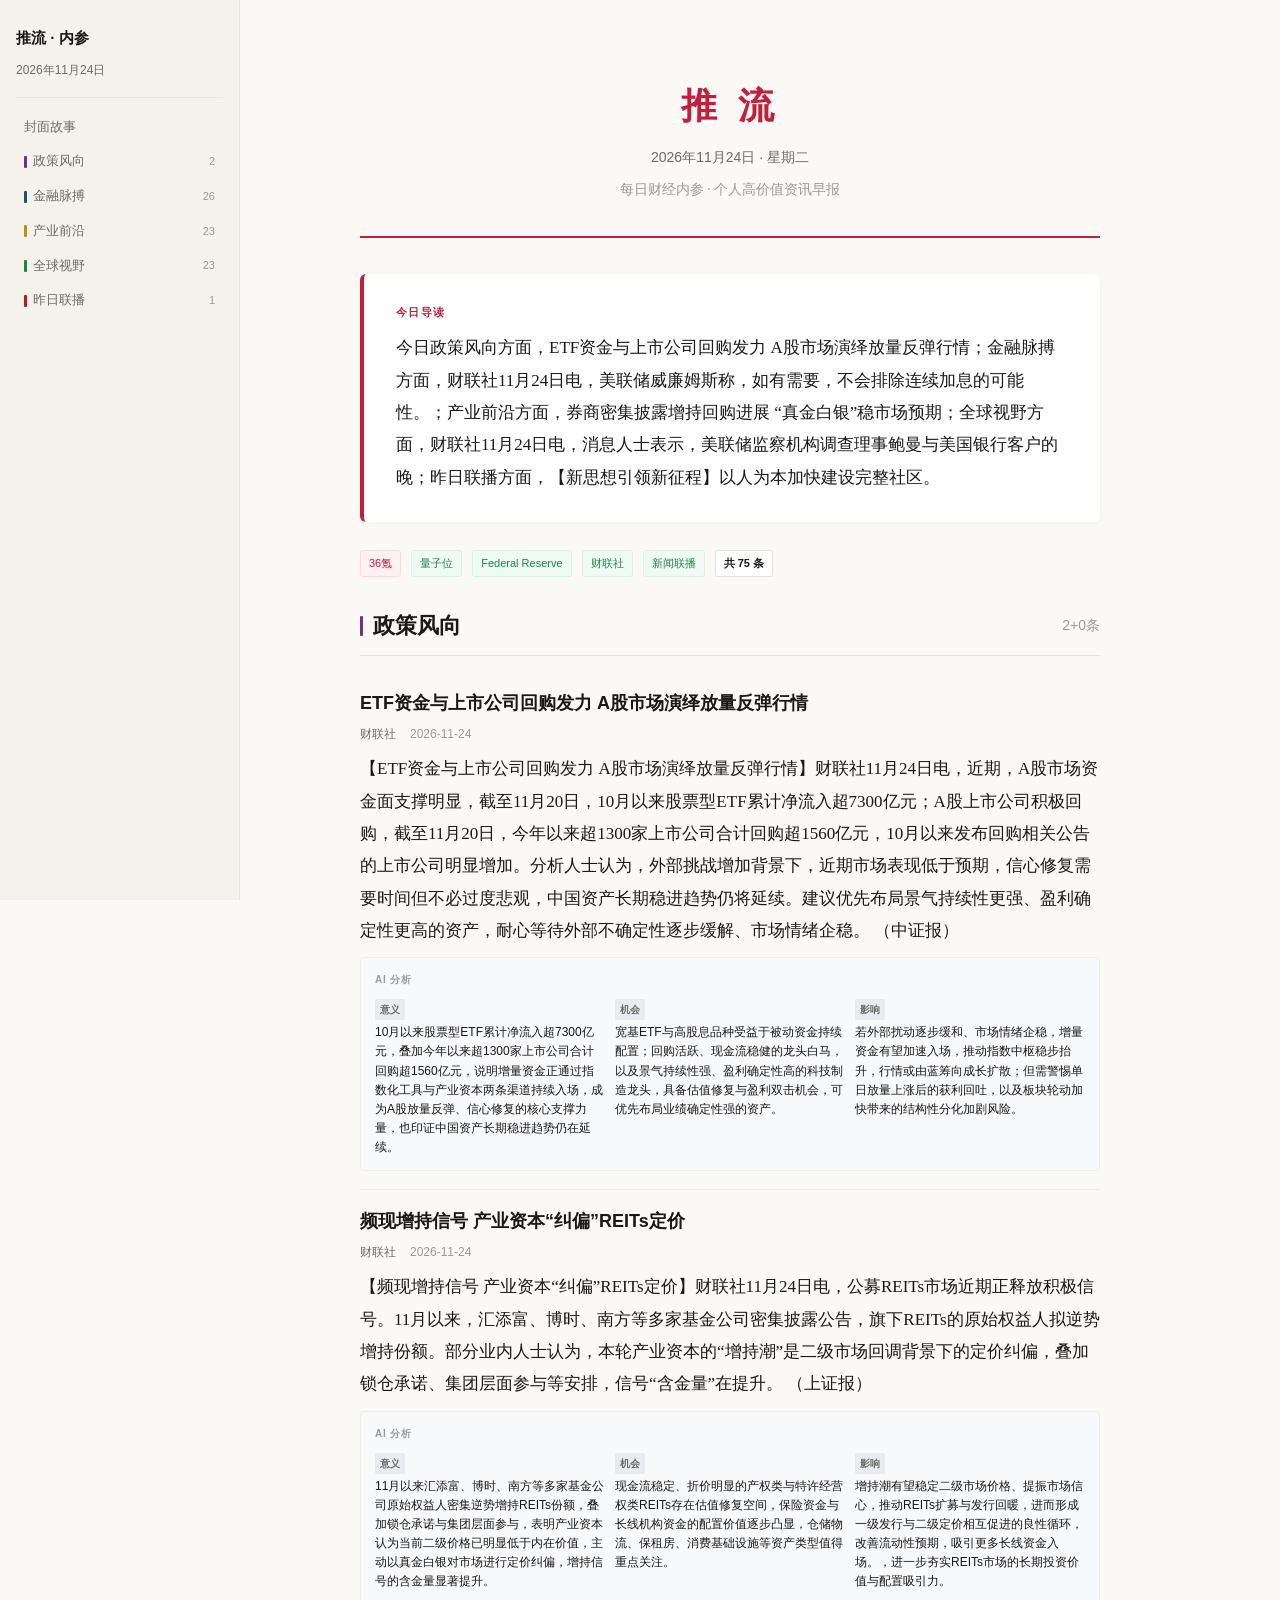
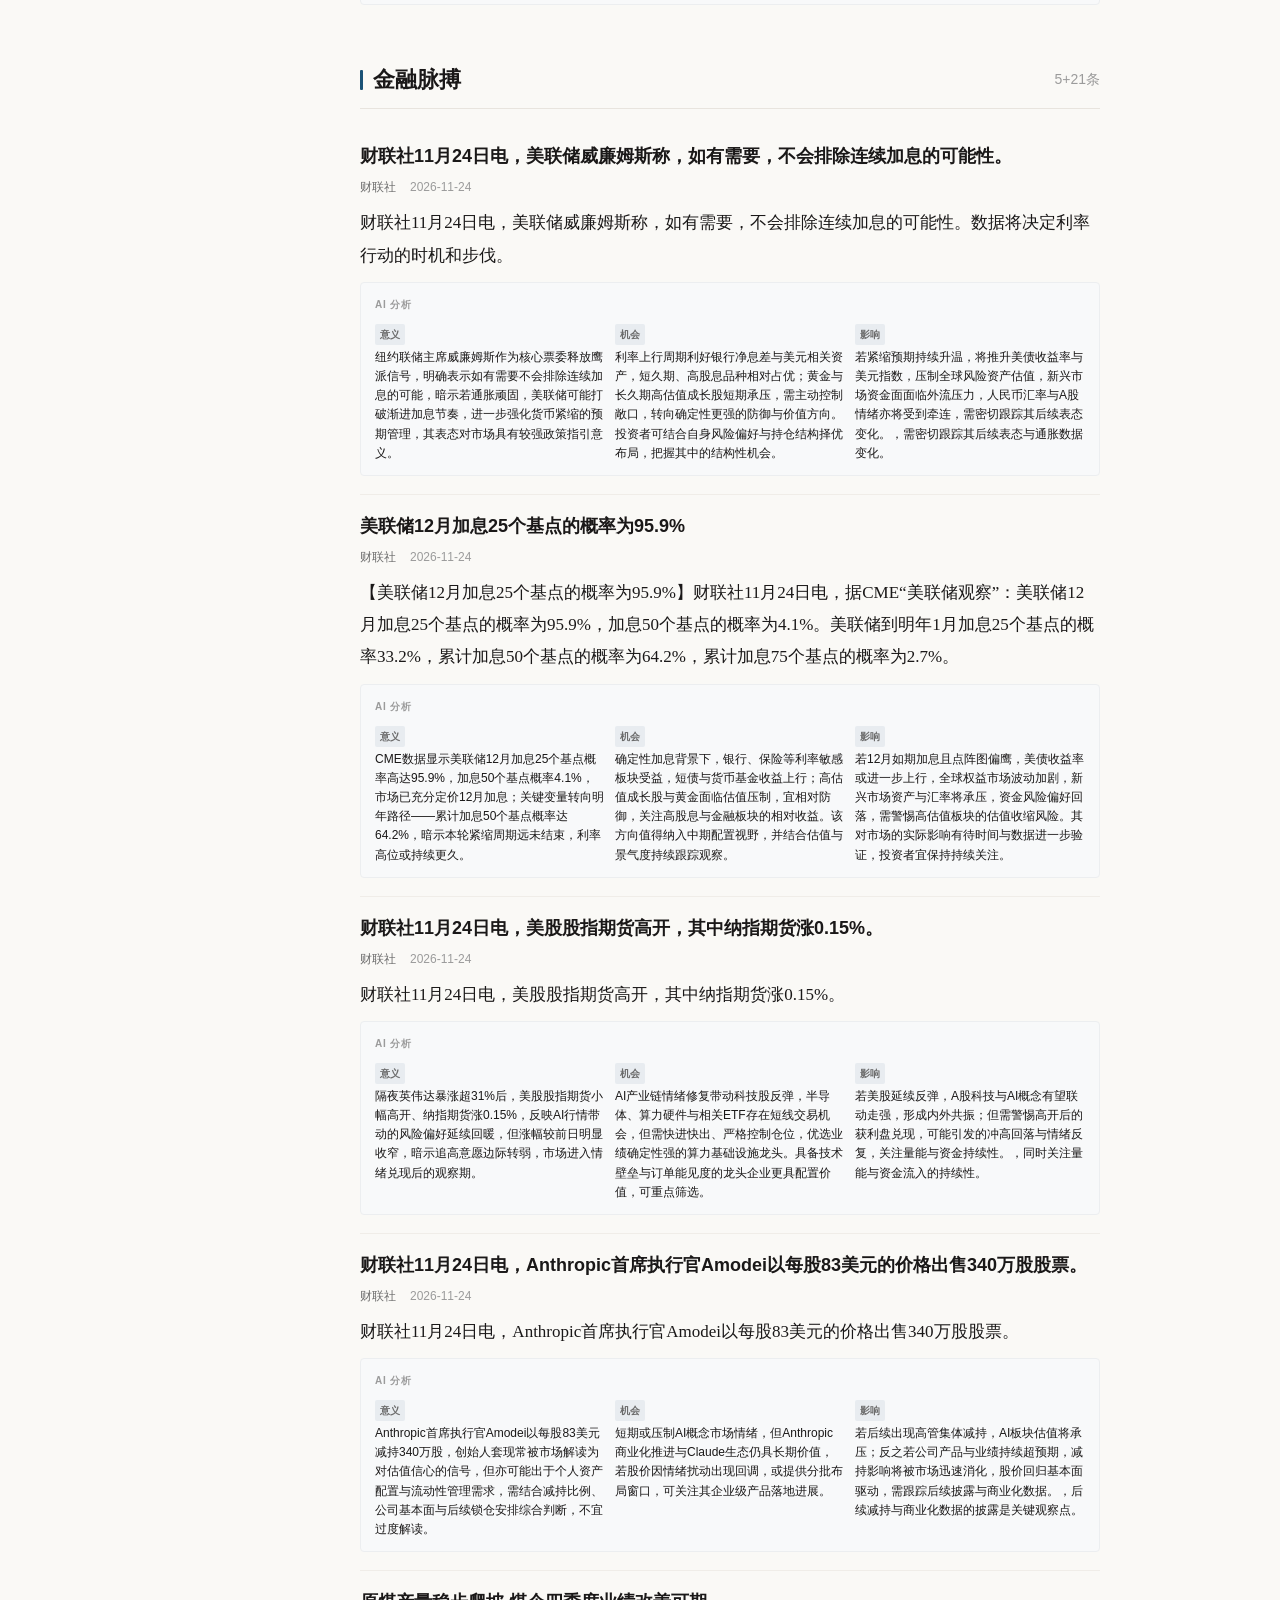
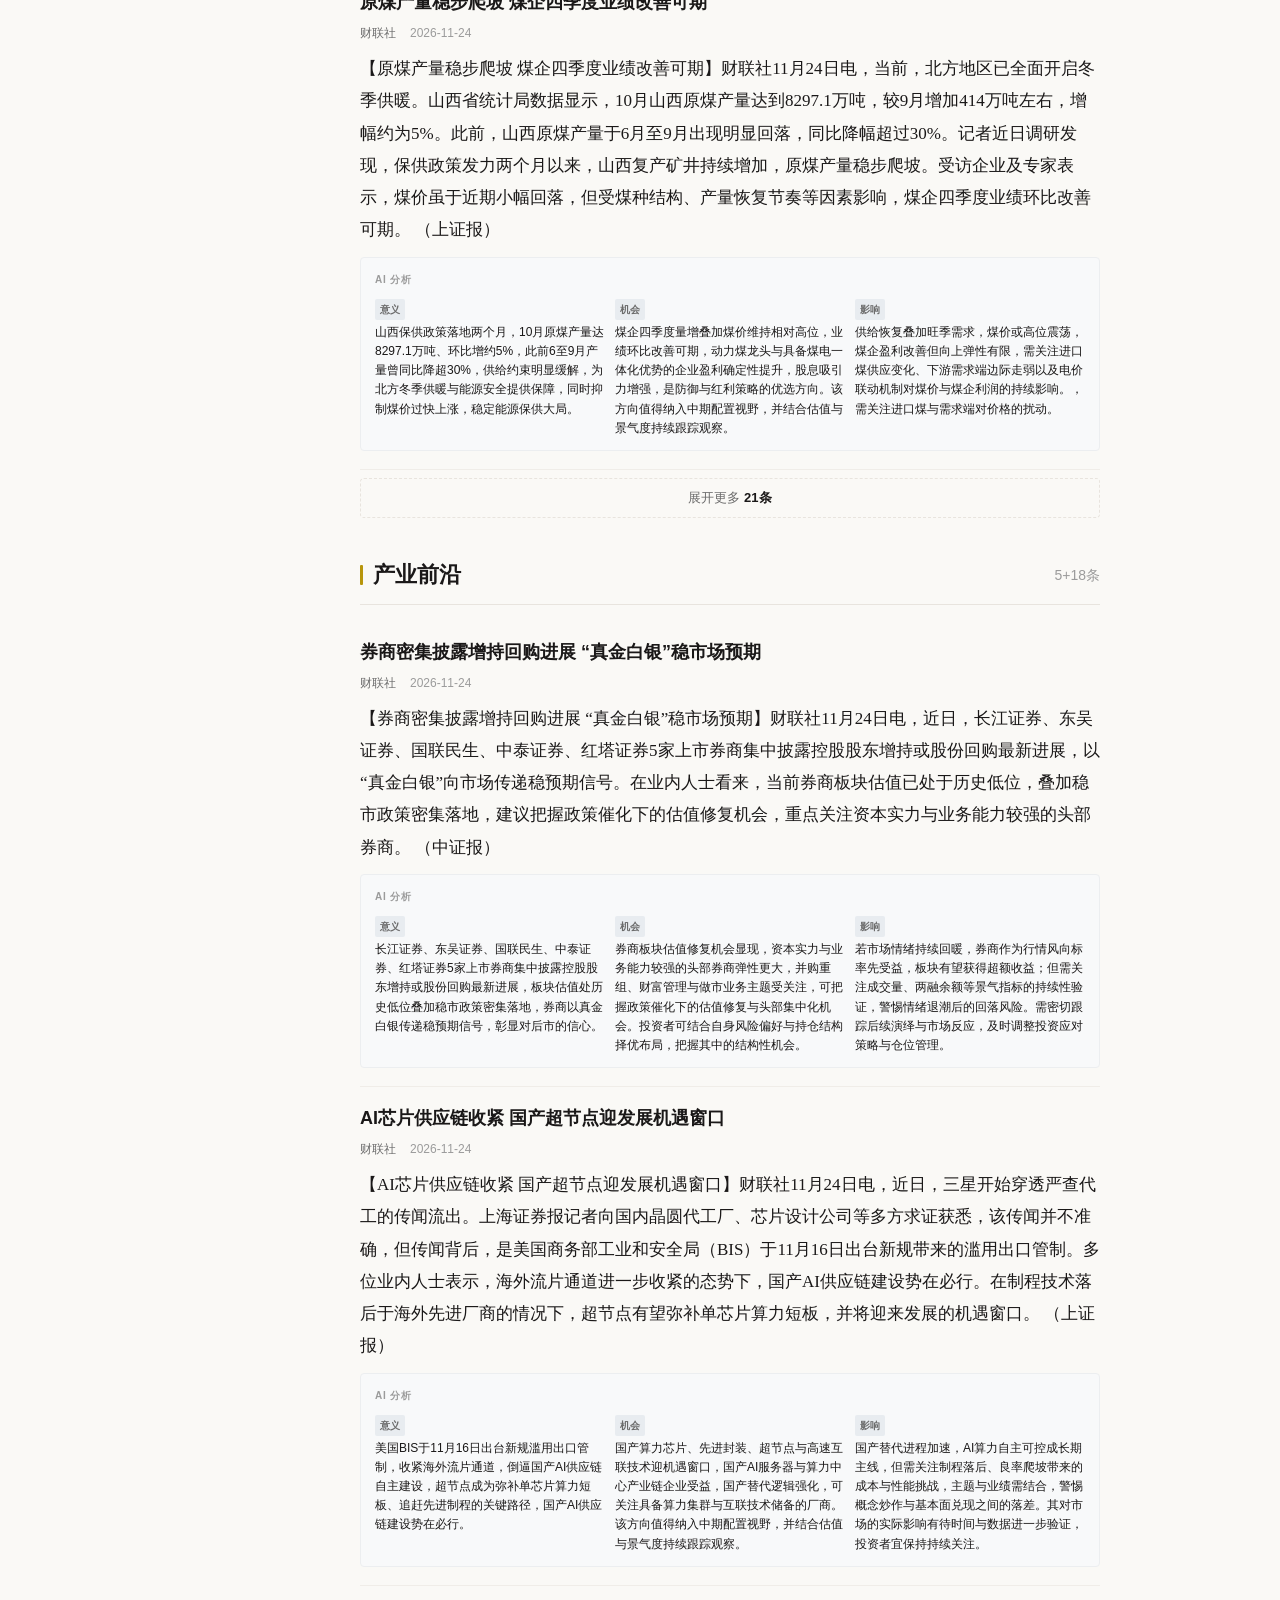
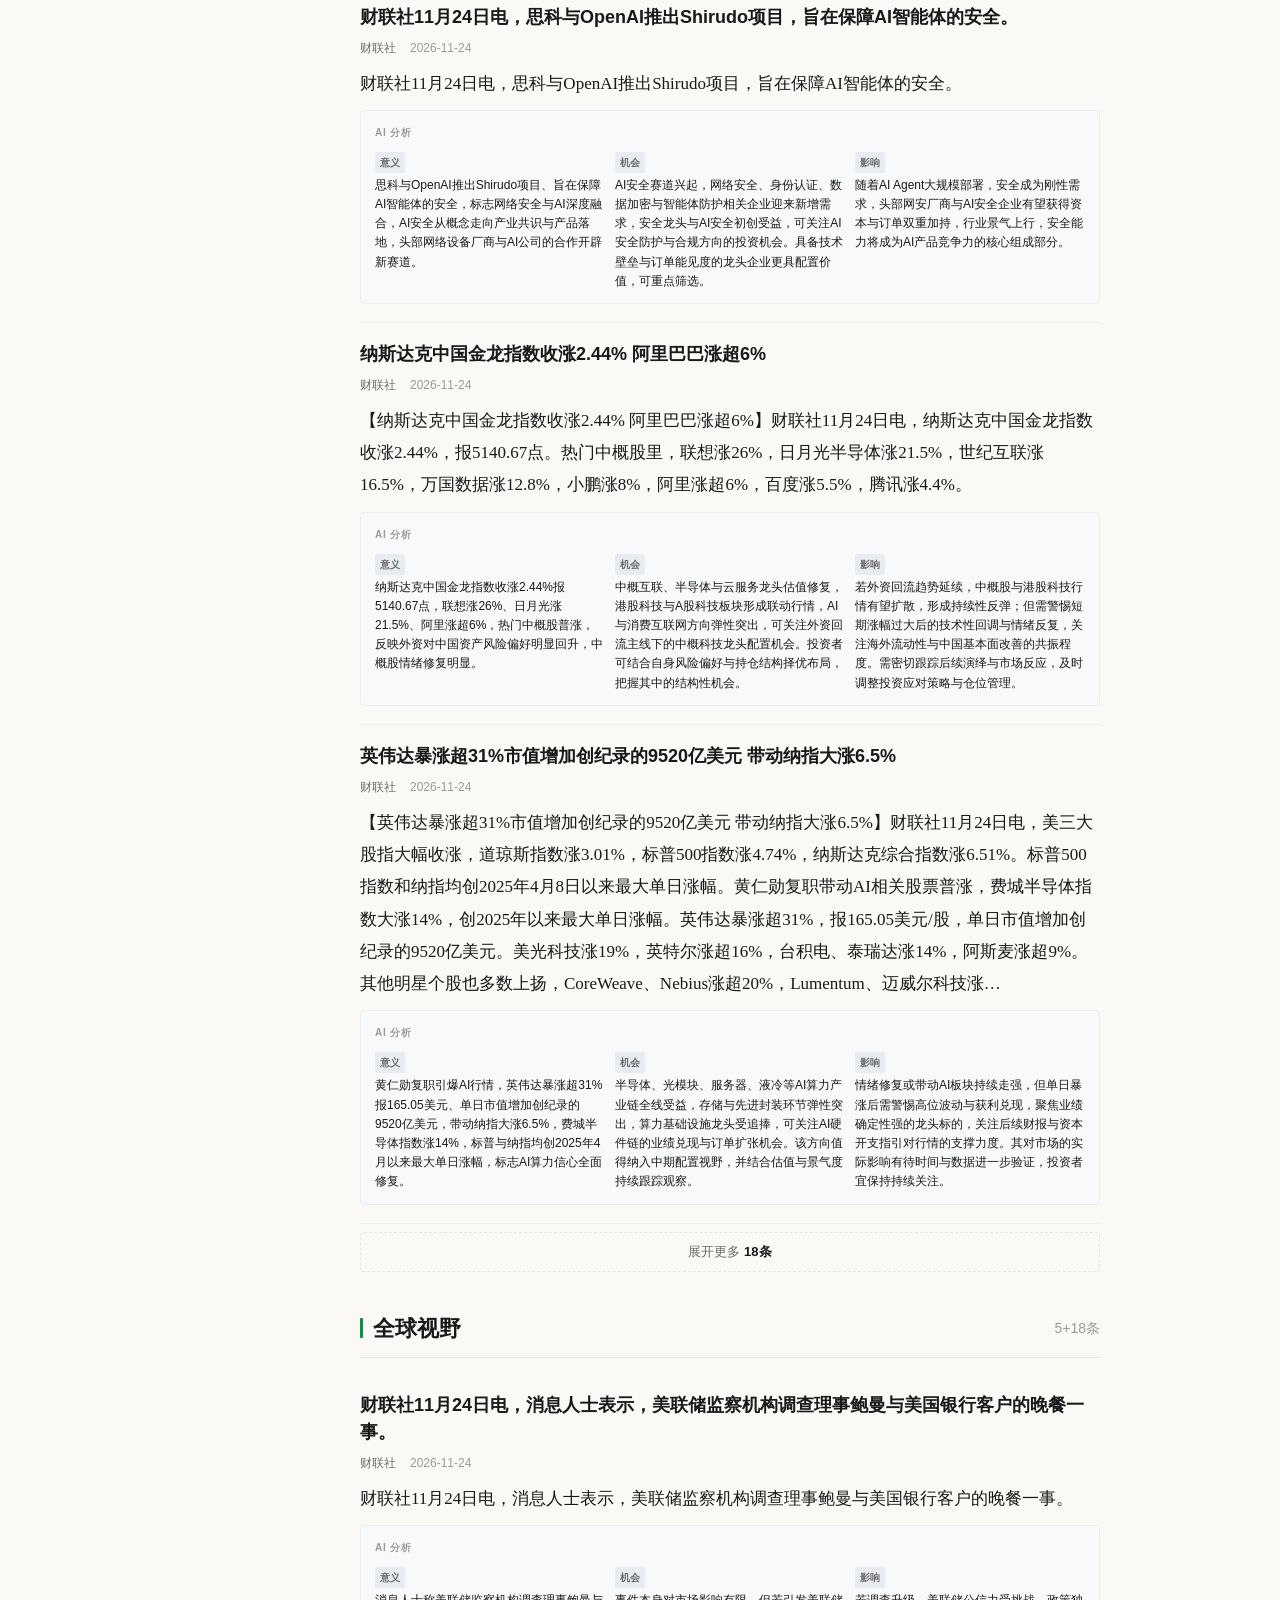
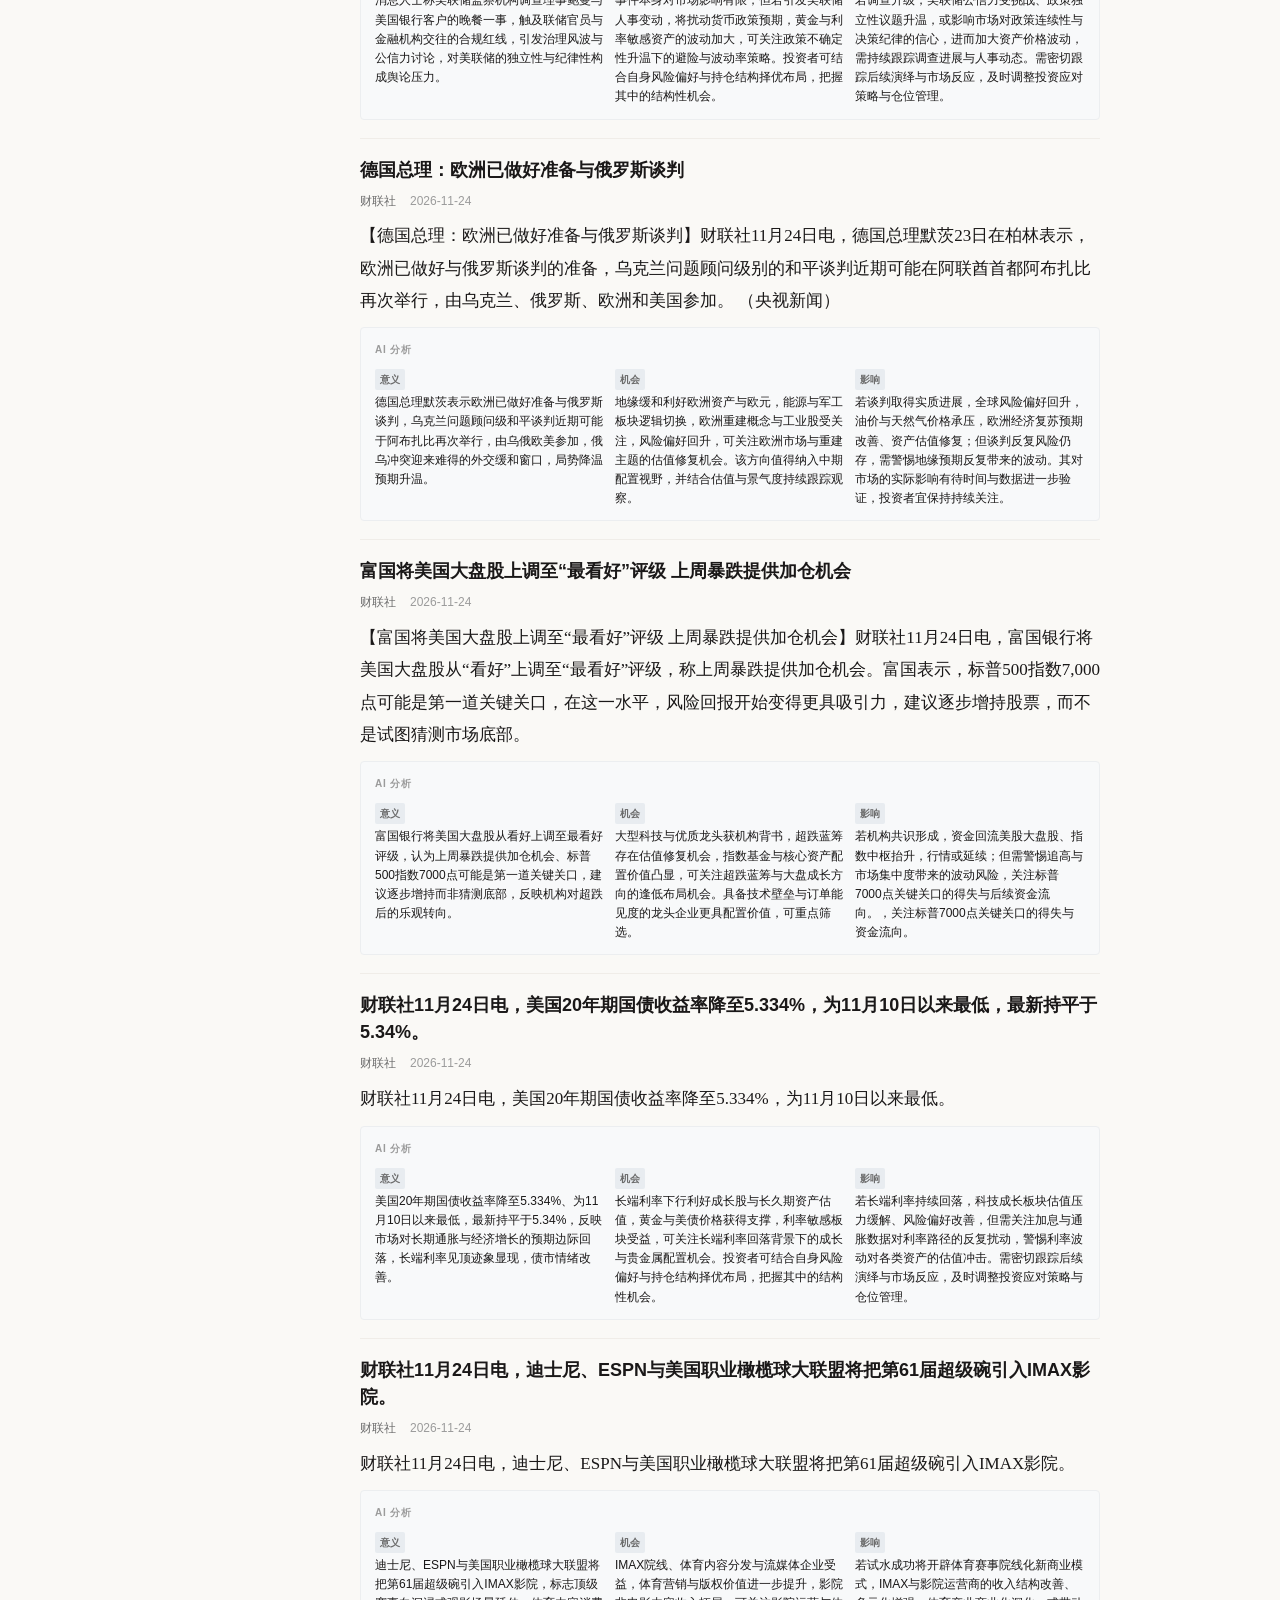
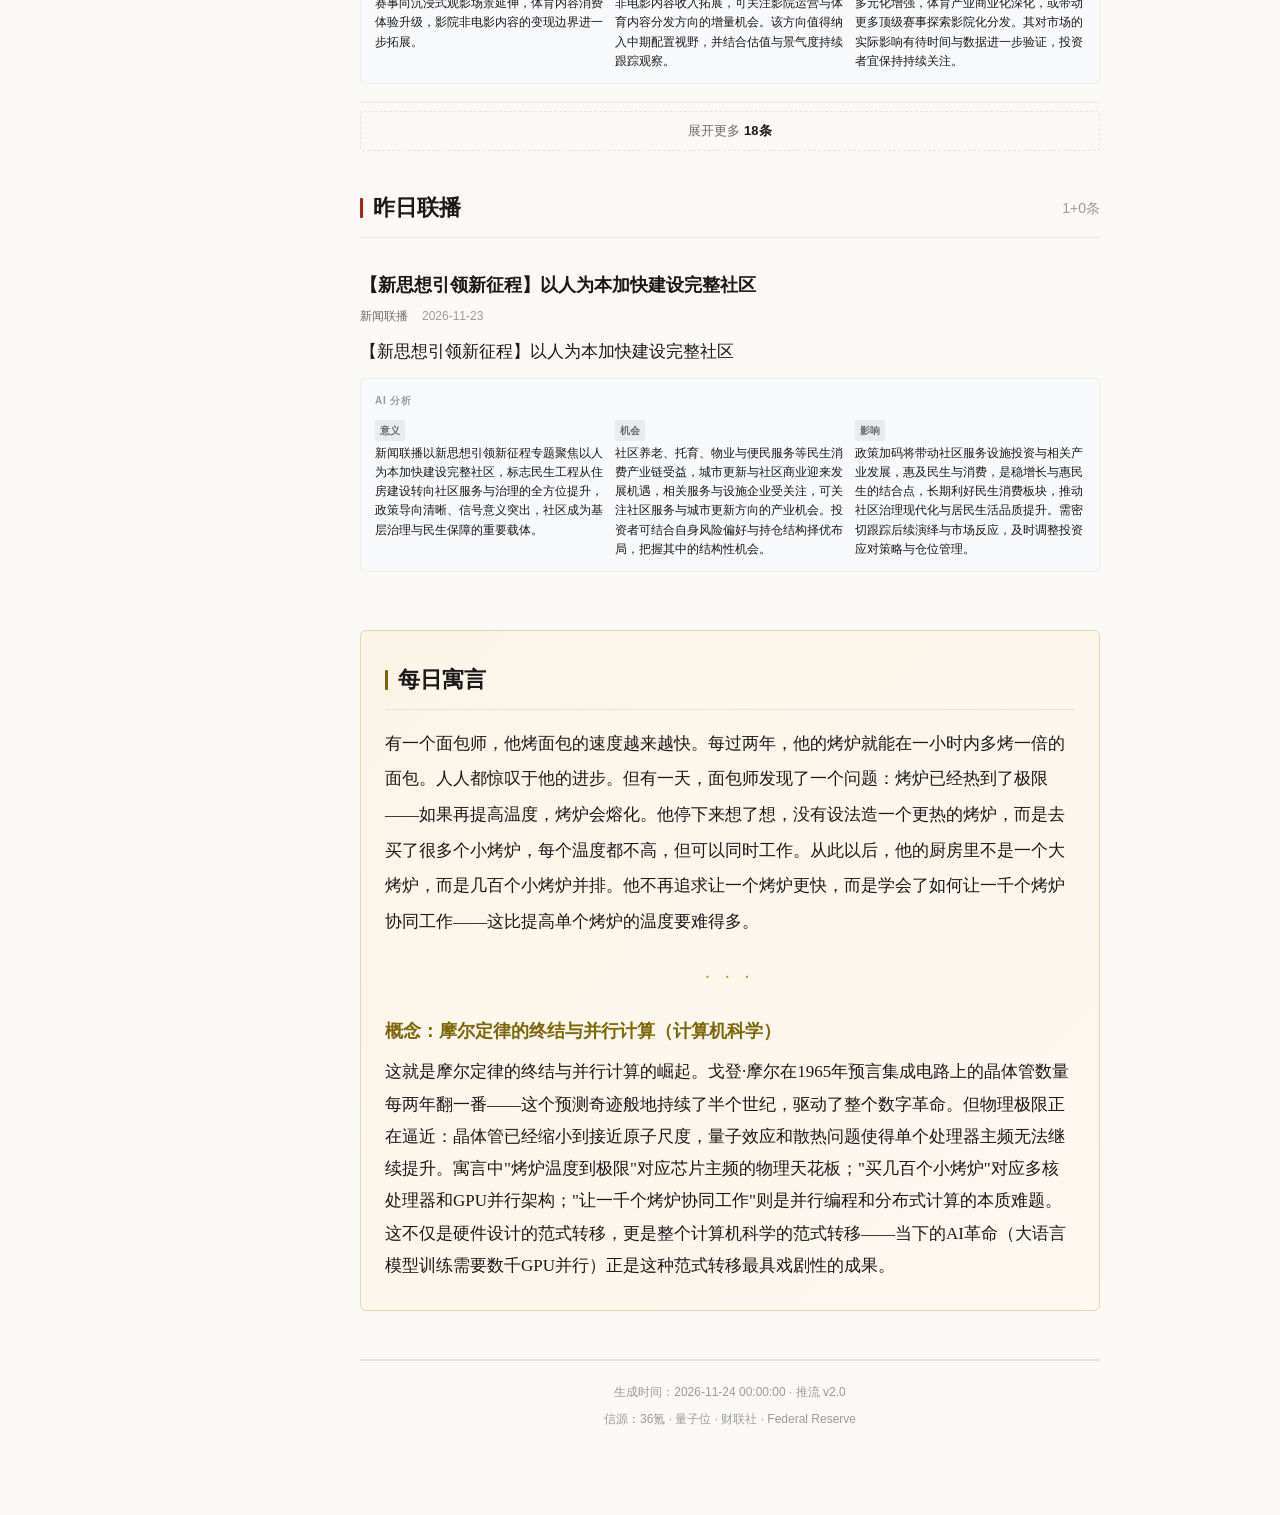
==== commit 395daa7a: "deploy: 2026-11-24" ====
--- a/index.html
+++ b/index.html
@@ -5,7 +5,7 @@
 <meta charset="UTF-8">
 <meta name="viewport" content="width=device-width, initial-scale=1.0">
 <meta name="color-scheme" content="light">
-<title>推流 · 2026年11月23日</title>
+<title>推流 · 2026年11月24日</title>
 <style>/* =============================================================================
  * 推流 v2.0 — 杂志式内参样式
  * 核心：留白、克制、层次分明、阅读舒适
@@ -288,21 +288,21 @@
 <nav class="toc-sidebar" id="toc-sidebar">
     <div class="toc-header">
         <span class="toc-header-title">推流 · 内参</span>
-        <span class="toc-header-date">2026年11月23日</span>
+        <span class="toc-header-date">2026年11月24日</span>
     </div>
     <ul class="toc-list">
         <li><a href="#cover" class="toc-link">封面故事</a></li>
         
         
         
-        <li><a href="#sec-top_story" class="toc-link toc-sec-link" data-sec="top_story">
-            <span class="toc-accent" style="background:#C41E3A"></span>
-            <span>今日焦点</span>
-            <span class="toc-num">4</span>
+        
+        
+        
+        <li><a href="#sec-policy" class="toc-link toc-sec-link" data-sec="policy">
+            <span class="toc-accent" style="background:#6C3483"></span>
+            <span>政策风向</span>
+            <span class="toc-num">2</span>
         </a></li>
-        
-        
-        
         
         
         
@@ -319,7 +319,7 @@
         <li><a href="#sec-industry" class="toc-link toc-sec-link" data-sec="industry">
             <span class="toc-accent" style="background:#B7950B"></span>
             <span>产业前沿</span>
-            <span class="toc-num">21</span>
+            <span class="toc-num">23</span>
         </a></li>
         
         
@@ -328,17 +328,11 @@
         <li><a href="#sec-global" class="toc-link toc-sec-link" data-sec="global">
             <span class="toc-accent" style="background:#1E8449"></span>
             <span>全球视野</span>
-            <span class="toc-num">21</span>
+            <span class="toc-num">23</span>
         </a></li>
         
         
         
-        
-        <li><a href="#sec-ipo" class="toc-link toc-sec-link" data-sec="ipo">
-            <span class="toc-accent" style="background:#D35400"></span>
-            <span>准IPO &amp; 打新</span>
-            <span class="toc-num">1</span>
-        </a></li>
         
         
         
@@ -346,7 +340,7 @@
         <li><a href="#sec-xwlb" class="toc-link toc-sec-link" data-sec="xwlb">
             <span class="toc-accent" style="background:#B71C1C"></span>
             <span>昨日联播</span>
-            <span class="toc-num">2</span>
+            <span class="toc-num">1</span>
         </a></li>
         
         
@@ -358,7 +352,7 @@
 
 <header class="masthead">
     <div class="masthead-brand">推 流</div>
-    <div class="masthead-date">2026年11月23日 · 星期一</div>
+    <div class="masthead-date">2026年11月24日 · 星期二</div>
     <div class="masthead-sub">每日财经内参 · 个人高价值资讯早报</div>
 </header>
 
@@ -366,7 +360,7 @@
 
 <div class="overview" id="cover">
     <div class="overview-label">今日导读</div>
-    <div class="overview-text">今日今日焦点方面，古特雷斯对COP31未就政治决定达成一致表示失望；金融脉搏方面，强势美元“冲击波”再起；产业前沿方面，产业资本进场 A股回购增持分红齐发力；全球视野方面，美财长贝森特警告美联储过度紧缩风险 指出金融体系出现脆弱迹象；准IPO方面，百亿私募宁泉资产旗下所有基金恢复新投资者申购。</div>
+    <div class="overview-text">今日政策风向方面，ETF资金与上市公司回购发力 A股市场演绎放量反弹行情；金融脉搏方面，财联社11月24日电，美联储威廉姆斯称，如有需要，不会排除连续加息的可能性。；产业前沿方面，券商密集披露增持回购进展 “真金白银”稳市场预期；全球视野方面，财联社11月24日电，消息人士表示，美联储监察机构调查理事鲍曼与美国银行客户的晚；昨日联播方面，【新思想引领新征程】以人为本加快建设完整社区。</div>
 </div>
 
 
@@ -397,22 +391,25 @@
 
 
 
-<section class="sec" id="sec-top_story">
+
+
+
+<section class="sec" id="sec-policy">
     <div class="sec-head">
-        <span class="sec-bar" style="background:#C41E3A"></span>
-        <h2 class="sec-title">今日焦点</h2>
-        <span class="sec-count">4+0条</span>
+        <span class="sec-bar" style="background:#6C3483"></span>
+        <h2 class="sec-title">政策风向</h2>
+        <span class="sec-count">2+0条</span>
     </div>
 
     
     
     <article class="card">
-        <h3 class="card-title">古特雷斯对COP31未就政治决定达成一致表示失望</h3>
+        <h3 class="card-title">ETF资金与上市公司回购发力 A股市场演绎放量反弹行情</h3>
         <div class="card-meta">
             <span class="card-source">财联社</span>
             
             
-            <span class="card-date">2026-11-23</span>
+            <span class="card-date">2026-11-24</span>
             
             
             
@@ -420,27 +417,27 @@
             
         </div>
         <div class="card-body">
-            <p>【古特雷斯对COP31未就政治决定达成一致表示失望】财联社11月23日电，联合国秘书长古特雷斯22日发表声明，对《联合国气候变化框架公约》第三十一次缔约方大会（COP31）未能就政治决定达成一致表示失望。古特雷斯说，他对大会在未就总体成果达成共识的情况下闭幕深感失望，他与所有期望各国政府挺身应对气候危机的人们一样深感沮丧。他说，此次大会未达成共识并不能改变气候变化的事实，气温升高不断刷新纪录，气候极端事件持续加剧，温室气体排放量仍居高不下。而每一次拖延都让任务更艰难、代价更高昂。他强调，将升温上限控制在1.5摄氏度的时间窗口正在迅速关闭。古特雷斯敦促各国摆脱化石燃料、加大减排力度。他呼吁发达国…</p>
+            <p>【ETF资金与上市公司回购发力 A股市场演绎放量反弹行情】财联社11月24日电，近期，A股市场资金面支撑明显，截至11月20日，10月以来股票型ETF累计净流入超7300亿元；A股上市公司积极回购，截至11月20日，今年以来超1300家上市公司合计回购超1560亿元，10月以来发布回购相关公告的上市公司明显增加。分析人士认为，外部挑战增加背景下，近期市场表现低于预期，信心修复需要时间但不必过度悲观，中国资产长期稳进趋势仍将延续。建议优先布局景气持续性更强、盈利确定性更高的资产，耐心等待外部不确定性逐步缓解、市场情绪企稳。 （中证报）</p>
         </div>
         
         <div class="ai-box">
             <div class="ai-label">AI 分析</div>
             <div class="ai-cols">
-                <div class="ai-col"><span class="ai-tag">意义</span><p>联合国气候大会罕见未能就政治决定达成共识即闭幕，标志全球气候治理正经历最严重的一次信任危机与集体行动失序，多边机制面临倒退风险。全球应对气候危机的集体行动力正遭遇空前考验，各国减排承诺与政治现实的裂痕持续扩大。</p></div>
-                <div class="ai-col"><span class="ai-tag">机会</span><p>气候融资缺口与减排压力将倒逼可再生能源、储能、碳捕集及绿色金融等赛道加速商业化落地，发达国家气候资金的流向与兑现值得持续跟踪。气候融资承诺若兑现，将为绿色基建与清洁能源带来可观增量资金，值得提前布局。</p></div>
-                <div class="ai-col"><span class="ai-tag">影响</span><p>谈判破裂或推高碳价与能源转型的不确定性，发展中国家减排动力受挫，后续双边气候合作与绿色贸易壁垒或成为新的博弈焦点。或加速主要经济体转向双边与产业层面的减排合作，绿色技术壁垒与碳关税博弈料将升级。</p></div>
+                <div class="ai-col"><span class="ai-tag">意义</span><p>10月以来股票型ETF累计净流入超7300亿元，叠加今年以来超1300家上市公司合计回购超1560亿元，说明增量资金正通过指数化工具与产业资本两条渠道持续入场，成为A股放量反弹、信心修复的核心支撑力量，也印证中国资产长期稳进趋势仍在延续。</p></div>
+                <div class="ai-col"><span class="ai-tag">机会</span><p>宽基ETF与高股息品种受益于被动资金持续配置；回购活跃、现金流稳健的龙头白马，以及景气持续性强、盈利确定性高的科技制造龙头，具备估值修复与盈利双击机会，可优先布局业绩确定性强的资产。</p></div>
+                <div class="ai-col"><span class="ai-tag">影响</span><p>若外部扰动逐步缓和、市场情绪企稳，增量资金有望加速入场，推动指数中枢稳步抬升，行情或由蓝筹向成长扩散；但需警惕单日放量上涨后的获利回吐，以及板块轮动加快带来的结构性分化加剧风险。</p></div>
             </div>
         </div>
         
     </article>
     
     <article class="card">
-        <h3 class="card-title">叙利亚西北部地雷爆炸 致5名儿童死亡</h3>
+        <h3 class="card-title">频现增持信号 产业资本“纠偏”REITs定价</h3>
         <div class="card-meta">
             <span class="card-source">财联社</span>
             
             
-            <span class="card-date">2026-11-23</span>
+            <span class="card-date">2026-11-24</span>
             
             
             
@@ -448,83 +445,24 @@
             
         </div>
         <div class="card-body">
-            <p>【叙利亚西北部地雷爆炸 致5名儿童死亡】财联社11月23日电，据叙利亚方面22日消息，叙利亚西北部伊德利卜省乡村地区当天发生一起地雷爆炸事件，造成5名儿童死亡，此外还有一名儿童受伤。总部设在英国的“叙利亚人权观察组织”发布的数据显示，叙利亚境内今年至少有299人因战争遗留爆炸物致死，其中包括124名儿童。 （央视新闻）</p>
+            <p>【频现增持信号 产业资本“纠偏”REITs定价】财联社11月24日电，公募REITs市场近期正释放积极信号。11月以来，汇添富、博时、南方等多家基金公司密集披露公告，旗下REITs的原始权益人拟逆势增持份额。部分业内人士认为，本轮产业资本的“增持潮”是二级市场回调背景下的定价纠偏，叠加锁仓承诺、集团层面参与等安排，信号“含金量”在提升。 （上证报）</p>
         </div>
         
         <div class="ai-box">
             <div class="ai-label">AI 分析</div>
             <div class="ai-cols">
-                <div class="ai-col"><span class="ai-tag">意义</span><p>战争遗留爆炸物持续造成平民伤亡，凸显冲突地区人道主义危机与战后重建安全治理的长期缺位，儿童成为最大受害群体，国际关注升温。战争伤痕长期侵蚀平民生存环境，冲突遗留问题已成为该地区最棘手的人道难题之一。</p></div>
-                <div class="ai-col"><span class="ai-tag">机会</span><p>排雷清障、人道援助及战后重建相关领域存在持续需求，国际组织与NGO的资金投入或带动安全设备、工程与救援服务机会。国际人道援助与排雷项目的持续投入，为安全设备与工程服务企业带来稳定订单来源。</p></div>
-                <div class="ai-col"><span class="ai-tag">影响</span><p>事件或加大国际社会对叙利亚人道援助的关注与投入，但地缘局势长期不稳仍压制该区域经济复苏与投资环境的实质性改善。若国际社会加大对叙重建与排雷的支持，区域安全环境或缓慢改善，但仍需较长时间。</p></div>
+                <div class="ai-col"><span class="ai-tag">意义</span><p>11月以来汇添富、博时、南方等多家基金公司原始权益人密集逆势增持REITs份额，叠加锁仓承诺与集团层面参与，表明产业资本认为当前二级价格已明显低于内在价值，主动以真金白银对市场进行定价纠偏，增持信号的含金量显著提升。</p></div>
+                <div class="ai-col"><span class="ai-tag">机会</span><p>现金流稳定、折价明显的产权类与特许经营权类REITs存在估值修复空间，保险资金与长线机构资金的配置价值逐步凸显，仓储物流、保租房、消费基础设施等资产类型值得重点关注。</p></div>
+                <div class="ai-col"><span class="ai-tag">影响</span><p>增持潮有望稳定二级市场价格、提振市场信心，推动REITs扩募与发行回暖，进而形成一级发行与二级定价相互促进的良性循环，改善流动性预期，吸引更多长线资金入场。，进一步夯实REITs市场的长期投资价值与配置吸引力。</p></div>
             </div>
         </div>
         
     </article>
     
-    <article class="card">
-        <h3 class="card-title">中国银河证券杨超：A股三大“新政”精准发力 有效稳住市场基本面与中长期预期</h3>
-        <div class="card-meta">
-            <span class="card-source">财联社</span>
-            
-            
-            <span class="card-date">2026-11-22</span>
-            
-            
-            
-            
-            
-        </div>
-        <div class="card-body">
-            <p>【中国银河证券杨超：A股三大“新政”精准发力 有效稳住市场基本面与中长期预期】财联社11月22日电，中国银河证券策略首席分析师杨超表示，本次监管层集中落地降杠杆门槛、完善交易制度、全面降费让利三位一体稳市新政，形成多维共振的强力托底组合拳，夯实A股企稳回升的市场基础。据杨超分析，本次政策将融资保证金比例下调至80%，有望释放近4000亿元增量资金空间，有效激活场内杠杆活力、盘活存量资金，大幅降低投资者参与成本，直接为市场注入充裕流动性，有效激活场内交投热情。其次，创业板做市商制度落地，补齐成长赛道交易短板，显著提升个股定价效率与市场韧性，平抑短期价格波动，改善中小盘成长标的流动性困境，重塑成长…</p>
-        </div>
-        
-        <div class="ai-box">
-            <div class="ai-label">AI 分析</div>
-            <div class="ai-cols">
-                <div class="ai-col"><span class="ai-tag">意义</span><p>降杠杆门槛、完善交易制度、全面降费让利三箭齐发，构成多维共振的强力托底组合，直接针对市场流动性匮乏与信心疲弱的痛点。政策从资金、制度、成本三端同时发力，力度与协同性均超市场预期，托底意图十分明确。</p></div>
-                <div class="ai-col"><span class="ai-tag">机会</span><p>融资保证金下调至80%或释放近4000亿元增量资金，券商、金融科技及创业板做市相关标的受益，中小盘成长股流动性困境有望缓解。券商、创业板做市及被错杀的中小盘成长标的，或成为本轮政策红利的主要受益方向。</p></div>
-                <div class="ai-col"><span class="ai-tag">影响</span><p>政策延续至2028年释放长期维稳信号，有望修复风险偏好，为年末修复行情及2027年结构性上行行情筑牢资金与制度基础。政策组合拳或彻底打破资金观望情绪，为A股年末与2027年行情奠定更坚实的中长期基础。</p></div>
-            </div>
-        </div>
-        
-    </article>
-    
-    <article class="card">
-        <h3 class="card-title">中国台湾地区拟下调融资保证金比例至120%以稳定股市</h3>
-        <div class="card-meta">
-            <span class="card-source">财联社</span>
-            
-            
-            <span class="card-date">2026-11-22</span>
-            
-            
-            
-            
-            
-        </div>
-        <div class="card-body">
-            <p>【中国台湾地区拟下调融资保证金比例至120%以稳定股市】财联社11月22日电，中国台湾地区正考虑下调融资维持保证金比例，以遏制股市抛售潮。中国台湾证券交易所表示，周日与10家券商召开紧急会议，讨论这一潜在举措。根据拟议方案，最低融资维持保证金比例将从目前的130%下调至120%。据交易所称，与会各方讨论了下调保证金比例后可能出现的不同情形，并将评估相关操作层面的问题。</p>
-        </div>
-        
-        <div class="ai-box">
-            <div class="ai-label">AI 分析</div>
-            <div class="ai-cols">
-                <div class="ai-col"><span class="ai-tag">意义</span><p>中国台湾地区拟将融资维持保证金比例从130%下调至120%，通过降低强制平仓压力来遏制股市抛售潮，属于典型的短期护盘手段。监管层紧急松绑杠杆，意在通过降低强平压力为脆弱的股市情绪提供短期缓冲。</p></div>
-                <div class="ai-col"><span class="ai-tag">机会</span><p>保证金下调短期或缓和台股融资盘强平风险，券商两融业务及被错杀的权重股存在修复机会，但需警惕杠杆风险的重新累积。台股权重与金融板块或迎情绪修复，但外部环境未明朗前，反弹空间与持续性仍待观察。</p></div>
-                <div class="ai-col"><span class="ai-tag">影响</span><p>该举措若落地短期或稳定台股情绪，但治标不治本，若基本面与外资流向未改善，反弹持续性存疑，区域资本市场联动值得观察。若区域风险未实质缓和，护盘效果或有限，需警惕杠杆松动后波动率的再次放大。</p></div>
-            </div>
-        </div>
-        
-    </article>
-    
 
     
     
 </section>
-
-
-
 
 
 
@@ -541,12 +479,12 @@
     
     
     <article class="card">
-        <h3 class="card-title">强势美元“冲击波”再起</h3>
+        <h3 class="card-title">财联社11月24日电，美联储威廉姆斯称，如有需要，不会排除连续加息的可能性。</h3>
         <div class="card-meta">
             <span class="card-source">财联社</span>
             
             
-            <span class="card-date">2026-11-23</span>
+            <span class="card-date">2026-11-24</span>
             
             
             
@@ -554,27 +492,27 @@
             
         </div>
         <div class="card-body">
-            <p>【强势美元“冲击波”再起】财联社11月23日电，多重利好共振之下，美元汇率“水涨船高”。本轮走强既体现了美联储加息预期的内生定价逻辑，也反映了AI资本开支热潮与美国经济韧性正吸引海外资金加速涌入美国市场。市场分析认为，短期美元或偏强震荡，长期则高度取决于AI资本开支热潮能否延续。与此同时，美元潮汐再度回归，强势美元“冲击波”之下，全球流动性与资产配置正面临新一轮考验。 （上证报）</p>
+            <p>财联社11月24日电，美联储威廉姆斯称，如有需要，不会排除连续加息的可能性。数据将决定利率行动的时机和步伐。</p>
         </div>
         
         <div class="ai-box">
             <div class="ai-label">AI 分析</div>
             <div class="ai-cols">
-                <div class="ai-col"><span class="ai-tag">意义</span><p>美元在美联储加息预期与AI资本开支热潮共振下走强，全球流动性正面临美元潮汐的再次收缩，新兴市场与风险资产普遍承压。美元走强背后是利差与资本回流双重逻辑，全球风险资产定价正面临系统性重估。</p></div>
-                <div class="ai-col"><span class="ai-tag">机会</span><p>强美元利好出口型及美元资产配置，跨境支付与出口产业链相对受益，但大宗商品与新兴市场资产短期承压，需甄别板块。出口导向与美元结算企业相对受益，而资源品与新兴市场资产则需警惕估值压缩。</p></div>
-                <div class="ai-col"><span class="ai-tag">影响</span><p>若AI资本开支热潮延续，美元或维持偏强震荡，全球资金再配置将压制非美资产估值，需警惕新兴市场货币与债市波动。美元潮汐若持续，新兴市场资金外流与货币贬值压力或加剧，全球资产配置再平衡。</p></div>
+                <div class="ai-col"><span class="ai-tag">意义</span><p>纽约联储主席威廉姆斯作为核心票委释放鹰派信号，明确表示如有需要不会排除连续加息的可能，暗示若通胀顽固，美联储可能打破渐进加息节奏，进一步强化货币紧缩的预期管理，其表态对市场具有较强政策指引意义。</p></div>
+                <div class="ai-col"><span class="ai-tag">机会</span><p>利率上行周期利好银行净息差与美元相关资产，短久期、高股息品种相对占优；黄金与长久期高估值成长股短期承压，需主动控制敞口，转向确定性更强的防御与价值方向。投资者可结合自身风险偏好与持仓结构择优布局，把握其中的结构性机会。</p></div>
+                <div class="ai-col"><span class="ai-tag">影响</span><p>若紧缩预期持续升温，将推升美债收益率与美元指数，压制全球风险资产估值，新兴市场资金面面临外流压力，人民币汇率与A股情绪亦将受到牵连，需密切跟踪其后续表态变化。，需密切跟踪其后续表态与通胀数据变化。</p></div>
             </div>
         </div>
         
     </article>
     
     <article class="card">
-        <h3 class="card-title">CME“美联储观察”：美联储12月加息25个基点的概率为91.4%</h3>
+        <h3 class="card-title">美联储12月加息25个基点的概率为95.9%</h3>
         <div class="card-meta">
             <span class="card-source">财联社</span>
             
             
-            <span class="card-date">2026-11-23</span>
+            <span class="card-date">2026-11-24</span>
             
             
             
@@ -582,27 +520,27 @@
             
         </div>
         <div class="card-body">
-            <p>【CME“美联储观察”：美联储12月加息25个基点的概率为91.4%】财联社11月23日电，据CME“美联储观察”：美联储12月维持利率不变的概率为8.6%，加息25个基点的概率为91.4%，加息50个基点的概率为0%。美联储到明年1月维持利率不变的概率为3.2%，累计加息25个基点的概率39.1%，累计加息50个基点的概率为57.7%，累计加息75个基点的概率为0%。</p>
+            <p>【美联储12月加息25个基点的概率为95.9%】财联社11月24日电，据CME“美联储观察”：美联储12月加息25个基点的概率为95.9%，加息50个基点的概率为4.1%。美联储到明年1月加息25个基点的概率33.2%，累计加息50个基点的概率为64.2%，累计加息75个基点的概率为2.7%。</p>
         </div>
         
         <div class="ai-box">
             <div class="ai-label">AI 分析</div>
             <div class="ai-cols">
-                <div class="ai-col"><span class="ai-tag">意义</span><p>市场对美联储12月加息25基点的定价已高达91.4%，加息几乎成为共识，短端利率与美元资产定价已充分反映鹰派预期。加息概率逼近峰值，市场已提前消化鹰派预期，边际增量信息的扰动空间反而收窄。</p></div>
-                <div class="ai-col"><span class="ai-tag">机会</span><p>加息落地前，短久期债券、货币基金及美元存款受益于利率抬升，银行息差亦有望改善，但高估值成长股短期承压。利率抬升环境下，短久期与浮息资产吸引力上升，银行净息差改善预期升温。</p></div>
-                <div class="ai-col"><span class="ai-tag">影响</span><p>若12月如期加息，将进一步收紧全球流动性、压制风险资产估值；若意外按兵不动，则可能引发市场剧烈重定价。若数据或官员表态超预期转鹰，仍可能引发风险资产二次调整，需关注通胀数据验证。</p></div>
+                <div class="ai-col"><span class="ai-tag">意义</span><p>CME数据显示美联储12月加息25个基点概率高达95.9%，加息50个基点概率4.1%，市场已充分定价12月加息；关键变量转向明年路径——累计加息50个基点概率达64.2%，暗示本轮紧缩周期远未结束，利率高位或持续更久。</p></div>
+                <div class="ai-col"><span class="ai-tag">机会</span><p>确定性加息背景下，银行、保险等利率敏感板块受益，短债与货币基金收益上行；高估值成长股与黄金面临估值压制，宜相对防御，关注高股息与金融板块的相对收益。该方向值得纳入中期配置视野，并结合估值与景气度持续跟踪观察。</p></div>
+                <div class="ai-col"><span class="ai-tag">影响</span><p>若12月如期加息且点阵图偏鹰，美债收益率或进一步上行，全球权益市场波动加剧，新兴市场资产与汇率将承压，资金风险偏好回落，需警惕高估值板块的估值收缩风险。其对市场的实际影响有待时间与数据进一步验证，投资者宜保持持续关注。</p></div>
             </div>
         </div>
         
     </article>
     
     <article class="card">
-        <h3 class="card-title">财联社11月23日电，调查显示，14位经济学家中有12位预计以色列央行周一将维持利率不变；两位预计将降息25个基点至3.0%。</h3>
+        <h3 class="card-title">财联社11月24日电，美股股指期货高开，其中纳指期货涨0.15%。</h3>
         <div class="card-meta">
             <span class="card-source">财联社</span>
             
             
-            <span class="card-date">2026-11-23</span>
+            <span class="card-date">2026-11-24</span>
             
             
             
@@ -610,27 +548,27 @@
             
         </div>
         <div class="card-body">
-            <p>财联社11月23日电，调查显示，14位经济学家中有12位预计以色列央行周一将维持利率不变；两位预计将降息25个基点至3.0%。</p>
+            <p>财联社11月24日电，美股股指期货高开，其中纳指期货涨0.15%。</p>
         </div>
         
         <div class="ai-box">
             <div class="ai-label">AI 分析</div>
             <div class="ai-cols">
-                <div class="ai-col"><span class="ai-tag">意义</span><p>14位经济学家中12位预计以色列央行维持利率不变，反映决策层在地缘冲突与通胀之间谨慎权衡，货币政策进入观望期。地缘冲突与经济疲软令央行陷入两难，维持利率是当前最稳妥的折中选择。</p></div>
-                <div class="ai-col"><span class="ai-tag">机会</span><p>利率维持不变利好以色列本币资产与高股息板块的稳定性，但地缘风险溢价仍持续压制当地权益市场整体估值水平。若地缘风险阶段性缓和，以股与高股息板块或迎来估值修复窗口，可逢低关注。</p></div>
-                <div class="ai-col"><span class="ai-tag">影响</span><p>若后续中东局势升级，以色列央行或被迫转向宽松以对冲经济冲击，谢克尔汇率与当地债市波动将明显加大。后续若冲突升级，货币政策或被迫转向宽松，谢克尔与本地资产波动将明显放大。</p></div>
+                <div class="ai-col"><span class="ai-tag">意义</span><p>隔夜英伟达暴涨超31%后，美股股指期货小幅高开、纳指期货涨0.15%，反映AI行情带动的风险偏好延续回暖，但涨幅较前日明显收窄，暗示追高意愿边际转弱，市场进入情绪兑现后的观察期。</p></div>
+                <div class="ai-col"><span class="ai-tag">机会</span><p>AI产业链情绪修复带动科技股反弹，半导体、算力硬件与相关ETF存在短线交易机会，但需快进快出、严格控制仓位，优选业绩确定性强的算力基础设施龙头。具备技术壁垒与订单能见度的龙头企业更具配置价值，可重点筛选。</p></div>
+                <div class="ai-col"><span class="ai-tag">影响</span><p>若美股延续反弹，A股科技与AI概念有望联动走强，形成内外共振；但需警惕高开后的获利盘兑现，可能引发的冲高回落与情绪反复，关注量能与资金持续性。，同时关注量能与资金流入的持续性。</p></div>
             </div>
         </div>
         
     </article>
     
     <article class="card">
-        <h3 class="card-title">权益类产品担当主力 年内新发基金规模突破万亿元大关</h3>
+        <h3 class="card-title">财联社11月24日电，Anthropic首席执行官Amodei以每股83美元的价格出售340万股股票。</h3>
         <div class="card-meta">
             <span class="card-source">财联社</span>
             
             
-            <span class="card-date">2026-11-23</span>
+            <span class="card-date">2026-11-24</span>
             
             
             
@@ -638,27 +576,27 @@
             
         </div>
         <div class="card-body">
-            <p>【权益类产品担当主力 年内新发基金规模突破万亿元大关】财联社11月23日电，年内新发基金规模日前已突破万亿元大关。从产品结构看，权益类基金是发行主力军，新模式浮动管理费基金大幅扩容，资产配置工具箱持续丰富。从最新动向看，基金新品依然在加速推出，200多只基金正在或即将发行，公募逆周期布局特征明显。与此同时，多家头部公募掌门人发声，看多中国资产。 （上证报）</p>
+            <p>财联社11月24日电，Anthropic首席执行官Amodei以每股83美元的价格出售340万股股票。</p>
         </div>
         
         <div class="ai-box">
             <div class="ai-label">AI 分析</div>
             <div class="ai-cols">
-                <div class="ai-col"><span class="ai-tag">意义</span><p>年内新发基金规模突破万亿且权益类担当主力，叠加浮动管理费基金扩容，显示居民财富向权益市场迁移的通道正加速打开。权益产品重新成为发行主力，反映居民风险偏好回暖与资产配置向股市倾斜的趋势。</p></div>
-                <div class="ai-col"><span class="ai-tag">机会</span><p>权益基金发行回暖为A股提供增量资金，券商、基金销售平台及头部公募受益，机构重仓的绩优蓝筹有望获得持续配置。增量资金入市利好机构重仓与绩优蓝筹，券商与基金代销平台亦直接受益于发行回暖。</p></div>
-                <div class="ai-col"><span class="ai-tag">影响</span><p>公募逆周期布局叠加掌门人集体看多，或强化市场中长期底部预期，但发行火热也需警惕短期情绪过热后的回调风险。若发行热度持续，A股流动性环境或显著改善，但需警惕快速上涨后基民赎回的负反馈。</p></div>
+                <div class="ai-col"><span class="ai-tag">意义</span><p>Anthropic首席执行官Amodei以每股83美元减持340万股，创始人套现常被市场解读为对估值信心的信号，但亦可能出于个人资产配置与流动性管理需求，需结合减持比例、公司基本面与后续锁仓安排综合判断，不宜过度解读。</p></div>
+                <div class="ai-col"><span class="ai-tag">机会</span><p>短期或压制AI概念市场情绪，但Anthropic商业化推进与Claude生态仍具长期价值，若股价因情绪扰动出现回调，或提供分批布局窗口，可关注其企业级产品落地进展。</p></div>
+                <div class="ai-col"><span class="ai-tag">影响</span><p>若后续出现高管集体减持，AI板块估值将承压；反之若公司产品与业绩持续超预期，减持影响将被市场迅速消化，股价回归基本面驱动，需跟踪后续披露与商业化数据。，后续减持与商业化数据的披露是关键观察点。</p></div>
             </div>
         </div>
         
     </article>
     
     <article class="card">
-        <h3 class="card-title">财联社11月23日电，英国首相伯纳姆拟将欧盟学生豁免于新的1000英镑税。</h3>
+        <h3 class="card-title">原煤产量稳步爬坡 煤企四季度业绩改善可期</h3>
         <div class="card-meta">
             <span class="card-source">财联社</span>
             
             
-            <span class="card-date">2026-11-23</span>
+            <span class="card-date">2026-11-24</span>
             
             
             
@@ -666,15 +604,15 @@
             
         </div>
         <div class="card-body">
-            <p>财联社11月23日电，英国首相伯纳姆拟将欧盟学生豁免于新的1000英镑税。</p>
+            <p>【原煤产量稳步爬坡 煤企四季度业绩改善可期】财联社11月24日电，当前，北方地区已全面开启冬季供暖。山西省统计局数据显示，10月山西原煤产量达到8297.1万吨，较9月增加414万吨左右，增幅约为5%。此前，山西原煤产量于6月至9月出现明显回落，同比降幅超过30%。记者近日调研发现，保供政策发力两个月以来，山西复产矿井持续增加，原煤产量稳步爬坡。受访企业及专家表示，煤价虽于近期小幅回落，但受煤种结构、产量恢复节奏等因素影响，煤企四季度业绩环比改善可期。 （上证报）</p>
         </div>
         
         <div class="ai-box">
             <div class="ai-label">AI 分析</div>
             <div class="ai-cols">
-                <div class="ai-col"><span class="ai-tag">意义</span><p>英国首相拟将欧盟学生豁免于新的1000英镑税，是脱欧后英欧关系边际缓和、试图重新吸引欧洲人才的标志性政策信号。此举意在修复脱欧后生源流失的缺口，是英欧关系务实回摆的一个缩影。</p></div>
-                <div class="ai-col"><span class="ai-tag">机会</span><p>该举措利好英国高等教育与留学产业链，语言培训、国际教育及配套服务相关标的或受益于欧盟生源回流预期。欧盟生源回流预期利好英国高校及国际教育服务链，相关产业存在改善空间。</p></div>
-                <div class="ai-col"><span class="ai-tag">影响</span><p>若政策落地，或改善英国高校生源结构与财政压力，但需关注英欧关系反复带来的政策不确定性对留学市场的扰动。政策若落地将缓解英国高教财政压力，但英欧关系整体走向仍存较大不确定性。</p></div>
+                <div class="ai-col"><span class="ai-tag">意义</span><p>山西保供政策落地两个月，10月原煤产量达8297.1万吨、环比增约5%，此前6至9月产量曾同比降超30%，供给约束明显缓解，为北方冬季供暖与能源安全提供保障，同时抑制煤价过快上涨，稳定能源保供大局。</p></div>
+                <div class="ai-col"><span class="ai-tag">机会</span><p>煤企四季度量增叠加煤价维持相对高位，业绩环比改善可期，动力煤龙头与具备煤电一体化优势的企业盈利确定性提升，股息吸引力增强，是防御与红利策略的优选方向。该方向值得纳入中期配置视野，并结合估值与景气度持续跟踪观察。</p></div>
+                <div class="ai-col"><span class="ai-tag">影响</span><p>供给恢复叠加旺季需求，煤价或高位震荡，煤企盈利改善但向上弹性有限，需关注进口煤供应变化、下游需求端边际走弱以及电价联动机制对煤价与煤企利润的持续影响。，需关注进口煤与需求端对价格的扰动。</p></div>
             </div>
         </div>
         
@@ -689,550 +627,551 @@
     <div class="collapsed-items">
         
         <article class="card">
-            <h3 class="card-title">伊拉克安全部队打死极端组织“伊斯兰国”一头目</h3>
-            <div class="card-meta">
-                <span class="card-source">财联社</span>
-                
-                <span class="card-date">2026-11-23</span>
-                
-                
-                
-                
-            </div>
-            <div class="card-body">
-                <p>【伊拉克安全部队打死极端组织“伊斯兰国”一头目】财联社11月23日电，伊拉克国家安全局22日发布声明说，伊安全部队根据情报监控，在伊东部迪亚拉省对极端组织“伊斯兰国”一名头目采取行动。该头目在行动中被打死，其数名随行人员受伤并逃离现场。 （新华社）</p>
-            </div>
-            
-            <div class="ai-box">
-                <div class="ai-label">AI 分析</div>
-                <div class="ai-cols">
-                    <div class="ai-col"><span class="ai-tag">意义</span><p>伊拉克安全部队打死伊斯兰国一名头目，显示地区反恐力度持续，但极端组织残存势力仍是中东安全格局的长期隐患。反恐高压态势延续，地区安全治理成效初显，但极端组织网络化生存能力仍不容低估。</p></div>
-                    <div class="ai-col"><span class="ai-tag">机会</span><p>反恐与安全治理需求或带动安防、军工及战后重建相关产业的区域订单，但市场规模受限于伊拉克财政与安全环境。战后重建与安保需求为基建、安防企业带来潜在订单，但落地节奏受财政制约。</p></div>
-                    <div class="ai-col"><span class="ai-tag">影响</span><p>短期或缓解伊拉克境内恐袭威胁、提振能源生产与运输安全预期，但IS碎片化重组风险仍制约中东投资环境的彻底改善。短期改善伊拉克能源生产安全预期，但对整体中东风险溢价的平抑作用较为有限。</p></div>
-                </div>
-            </div>
-            
-        </article>
-        
-        <article class="card">
-            <h3 class="card-title">胡塞武装：沙特主导的联军对也门发动81次袭击</h3>
-            <div class="card-meta">
-                <span class="card-source">财联社</span>
-                
-                <span class="card-date">2026-11-23</span>
-                
-                
-                
-                
-            </div>
-            <div class="card-body">
-                <p>【胡塞武装：沙特主导的联军对也门发动81次袭击】财联社11月23日电，当地时间22日晚，也门胡塞武装发表声明称，过去24小时内，沙特主导的多国联军对也门首都萨那以及焦夫省、塔伊兹省、萨达省、马里卜省、拉赫季省、拜达省和荷台达省发动了81次空袭和导弹袭击。 （央视新闻）</p>
-            </div>
-            
-            <div class="ai-box">
-                <div class="ai-label">AI 分析</div>
-                <div class="ai-cols">
-                    <div class="ai-col"><span class="ai-tag">意义</span><p>沙特主导联军24小时内对也门发动81次空袭，中东冲突烈度持续处于高位，红海航道与能源设施安全面临持续威胁。也门战事烈度再度上升，中东多线冲突交织，能源与航运安全溢价居高不下。</p></div>
-                    <div class="ai-col"><span class="ai-tag">机会</span><p>地缘冲突升级推升原油与黄金的避险溢价，油运、军工及能源安全相关标的受益，运费与保险费率或维持高位。原油、油运与军工板块受益于避险与供给扰动，运费与战争险费率或维持高位。</p></div>
-                    <div class="ai-col"><span class="ai-tag">影响</span><p>也门战事反复或进一步冲击红海航运与全球能源供应链，若冲突外溢至霍尔木兹海峡，油价与通胀预期将显著抬升。若冲突向霍尔木兹海峡外溢，全球能源供给与通胀预期将面临更大冲击，需高度警惕。</p></div>
-                </div>
-            </div>
-            
-        </article>
-        
-        <article class="card">
-            <h3 class="card-title">财联社11月23日电，科莱恩与CD&amp;R据悉正洽谈收购化学品公司亚什兰。</h3>
-            <div class="card-meta">
-                <span class="card-source">财联社</span>
-                
-                <span class="card-date">2026-11-23</span>
-                
-                
-                
-                
-            </div>
-            <div class="card-body">
-                <p>财联社11月23日电，科莱恩与CD&amp;R据悉正洽谈收购化学品公司亚什兰。</p>
-            </div>
-            
-            <div class="ai-box">
-                <div class="ai-label">AI 分析</div>
-                <div class="ai-cols">
-                    <div class="ai-col"><span class="ai-tag">意义</span><p>科莱恩与CD&amp;R洽谈收购亚什兰，显示全球特种化学品行业并购整合提速，巨头通过并购补齐产品线与规模优势。特种化学品赛道并购升温，行业正通过整合提升定价权与抵御周期波动的能力。</p></div>
-                    <div class="ai-col"><span class="ai-tag">机会</span><p>并购预期或提振特种化学品板块估值，国内精细化工龙头有望受益于全球化工格局重塑带来的订单转移与提价空间。全球化工格局重塑为国内精细化工龙头带来进口替代与提价的双重机遇。</p></div>
-                    <div class="ai-col"><span class="ai-tag">影响</span><p>若交易落地，将重塑全球特种化学品竞争格局，行业集中度提升，相关供应链国产替代逻辑与涨价预期或进一步强化。交易若落地将提升行业集中度，相关产品涨价预期与供应链国产化逻辑或持续强化。</p></div>
-                </div>
-            </div>
-            
-        </article>
-        
-        <article class="card">
-            <h3 class="card-title">财联社11月23日电，伊朗称两艘超大型油轮在霍尔木兹海峡附近触雷。</h3>
-            <div class="card-meta">
-                <span class="card-source">财联社</span>
-                
-                <span class="card-date">2026-11-23</span>
-                
-                
-                
-                
-            </div>
-            <div class="card-body">
-                <p>财联社11月23日电，伊朗称两艘超大型油轮在霍尔木兹海峡附近触雷。</p>
-            </div>
-            
-            <div class="ai-box">
-                <div class="ai-label">AI 分析</div>
-                <div class="ai-cols">
-                    <div class="ai-col"><span class="ai-tag">意义</span><p>伊朗称两艘超大型油轮在霍尔木兹海峡附近触雷，全球最重要能源咽喉再度拉响安全警报，原油供应风险骤然升温。霍尔木兹海峡安全警报再起，全球能源运输的咽喉风险成为市场焦点。</p></div>
-                    <div class="ai-col"><span class="ai-tag">机会</span><p>油轮遇袭事件推升原油、油运及保险溢价，油气开采、油运板块及黄金避险资产短期受益，运价或大幅跳升。油气、油运与黄金等避险资产受益，运费与保险溢价或阶段性大幅抬升。</p></div>
-                    <div class="ai-col"><span class="ai-tag">影响</span><p>若霍尔木兹海峡通航受阻，全球约两成石油运输将受冲击，油价飙升或引发输入性通胀，全球风险资产波动显著加大。若海峡通航受阻，油价飙升或引发输入性通胀，对全球风险资产形成显著压制。</p></div>
-                </div>
-            </div>
-            
-        </article>
-        
-        <article class="card">
-            <h3 class="card-title">高盛“恐慌指数”逼近最大值：美股恐还有一波大规模抛售</h3>
-            <div class="card-meta">
-                <span class="card-source">财联社</span>
-                
-                <span class="card-date">2026-11-23</span>
-                
-                
-                
-                
-            </div>
-            <div class="card-body">
-                <p>【高盛“恐慌指数”逼近最大值：美股恐还有一波大规模抛售】财联社11月23日电，高盛交易部门表示，抛售潮已蔓延至所谓的系统性投资者，该行“恐慌指数”已升至9，最大值为10。这表明未来一周或出现另一波大规模抛售。该行的模型预测，在市场平稳的情况下，CTA可能会再抛售658亿美元股票；如果股市上涨，则可能抛售286亿美元股票；如果股市继续下跌，则可能再抛售高达806亿美元股票。</p>
-            </div>
-            
-            <div class="ai-box">
-                <div class="ai-label">AI 分析</div>
-                <div class="ai-cols">
-                    <div class="ai-col"><span class="ai-tag">意义</span><p>高盛交易部门恐慌指数升至9，系统性投资者已加入抛售潮，预示未来一周美股或出现新一轮大规模程序化抛售。系统性资金加入抛售，市场从情绪恐慌转向流动性驱动的踩踏风险上升。</p></div>
-                    <div class="ai-col"><span class="ai-tag">机会</span><p>CTA程序化抛售或造成超跌，逆向资金可在恐慌中布局被错杀的优质龙头，波动率衍生品与对冲策略存在交易机会。恐慌性抛售往往制造错杀机会，逆向资金可关注基本面扎实的超跌龙头。</p></div>
-                    <div class="ai-col"><span class="ai-tag">影响</span><p>若CTA按模型再抛售数百亿美元，美股短期或加速探底、全球风险偏好受拖累，但恐慌出清后往往孕育阶段性反弹。若CTA抛售集中兑现，短期市场或加速探底，但出清充分后或孕育快速反弹。</p></div>
-                </div>
-            </div>
-            
-        </article>
-        
-        <article class="card">
-            <h3 class="card-title">财联社11月23日电，特朗普表示，如果新年后仍未达成协议，倾向于对伊朗发动打击。</h3>
-            <div class="card-meta">
-                <span class="card-source">财联社</span>
-                
-                <span class="card-date">2026-11-23</span>
-                
-                
-                
-                
-            </div>
-            <div class="card-body">
-                <p>财联社11月23日电，特朗普表示，如果新年后仍未达成协议，倾向于对伊朗发动打击。</p>
-            </div>
-            
-            <div class="ai-box">
-                <div class="ai-label">AI 分析</div>
-                <div class="ai-cols">
-                    <div class="ai-col"><span class="ai-tag">意义</span><p>特朗普表示若新年仍未达成协议则倾向打击伊朗，中东地缘风险再度升级，市场避险情绪与油价风险溢价同步抬升。军事选项被再度摆上台面，中东地缘风险从僵持走向冲突升级的边缘。</p></div>
-                    <div class="ai-col"><span class="ai-tag">机会</span><p>军事冲突预期推升原油、黄金、军工及国防板块，油运、能源安全与避险资产成为资金阶段性避风港。原油、黄金、军工与国防安全资产受益，油运运费与避险溢价同步抬升。 相关标的可逢低择优布局。</p></div>
-                    <div class="ai-col"><span class="ai-tag">影响</span><p>若美伊冲突升级，霍尔木兹海峡通航风险与油价飙升将冲击全球经济，通胀预期上行或进一步制约全球货币宽松空间。若冲突爆发，油价与全球通胀预期将显著上行，货币政策宽松空间进一步受限。</p></div>
-                </div>
-            </div>
-            
-        </article>
-        
-        <article class="card">
-            <h3 class="card-title">财联社11月23日电，特朗普称，股市下跌“100%”是因为民主党人。</h3>
-            <div class="card-meta">
-                <span class="card-source">财联社</span>
-                
-                <span class="card-date">2026-11-23</span>
-                
-                
-                
-                
-            </div>
-            <div class="card-body">
-                <p>财联社11月23日电，特朗普称，股市下跌“100%”是因为民主党人。</p>
-            </div>
-            
-            <div class="ai-box">
-                <div class="ai-label">AI 分析</div>
-                <div class="ai-cols">
-                    <div class="ai-col"><span class="ai-tag">意义</span><p>特朗普将股市下跌归咎于民主党，政治博弈与市场波动深度交织，政策不确定性成为压制美股情绪的重要变量。政治斗争与市场波动相互交织，政策不确定性成为压制风险偏好的重要因素。</p></div>
-                    <div class="ai-col"><span class="ai-tag">机会</span><p>政治扰动带来的非理性下跌或提供逢低布局窗口，防御性板块与高股息资产在波动期相对抗跌、具备配置价值。政治扰动下的非理性下跌提供布局窗口，防御与高股息资产相对抗跌。</p></div>
-                    <div class="ai-col"><span class="ai-tag">影响</span><p>若政争持续，市场或维持高波动，企业资本开支与投资者信心受抑，需警惕政治风险溢价长期化对估值的压制。若政争长期化，企业信心与资本开支或受抑制，市场波动率与风险溢价持续偏高。</p></div>
-                </div>
-            </div>
-            
-        </article>
-        
-        <article class="card">
-            <h3 class="card-title">财联社11月23日电，也门胡塞武装称袭击了沙特阿拉伯红海西岸的拉比格炼油厂。</h3>
-            <div class="card-meta">
-                <span class="card-source">财联社</span>
-                
-                <span class="card-date">2026-11-23</span>
-                
-                
-                
-                
-            </div>
-            <div class="card-body">
-                <p>财联社11月23日电，也门胡塞武装称袭击了沙特阿拉伯红海西岸的拉比格炼油厂。</p>
-            </div>
-            
-            <div class="ai-box">
-                <div class="ai-label">AI 分析</div>
-                <div class="ai-cols">
-                    <div class="ai-col"><span class="ai-tag">意义</span><p>胡塞武装声称袭击沙特拉比格炼油厂，红海沿岸能源设施屡遭袭扰，全球炼化产能与原油供应安全面临持续威胁。红海沿岸炼化设施屡遭袭扰，全球成品油供应与中东能源安全面临持续考验。</p></div>
-                    <div class="ai-col"><span class="ai-tag">机会</span><p>炼油厂遇袭或短期收紧成品油供应，利好炼化、油运及油气开采板块，替代能源与能源安全相关标的有望受益。炼化、油运与能源安全板块受益于供给扰动，替代能源需求亦获提振。</p></div>
-                    <div class="ai-col"><span class="ai-tag">影响</span><p>若沙特炼化产能受损，成品油价格与原油溢价或上行，加剧全球能源通胀压力，中东能源基础设施安全成关键变量。若沙特炼化产能受损，成品油与原油溢价或上行，加剧全球能源通胀压力。</p></div>
-                </div>
-            </div>
-            
-        </article>
-        
-        <article class="card">
-            <h3 class="card-title">下周资本市场大事提醒：国内首批18只主动ETF周一集体上市 美国PCE物价指数与假日消费成焦点</h3>
-            <div class="card-meta">
-                <span class="card-source">财联社</span>
-                
-                <span class="card-date">2026-11-22</span>
-                
-                
-                
-                
-            </div>
-            <div class="card-body">
-                <p>【下周资本市场大事提醒：国内首批18只主动ETF周一集体上市 美国PCE物价指数与假日消费成焦点】
-1、11月27日，国家统计局将公布中国10月规模以上工业企业利润同比数据。此前1—9月规上工业利润累计同比增15.5%。
-2、中国央行：2026年11月24日将招标发行2026年第十期和第十一期中央银行票据。
-3、首批18只主动ETF周一集体上市，此前合计吸金360亿元。整体来看，上述产品“红利打底+算力增强”的配置特征明显。
-4、下周（11月23日-11月27日）共有35家公司限售股陆续解禁，合计解禁7.73亿股，按11月20日收盘价计算，解禁总市值为133.45亿元。解禁市值居前三位的是：海…</p>
-            </div>
-            
-            <div class="ai-box">
-                <div class="ai-label">AI 分析</div>
-                <div class="ai-cols">
-                    <div class="ai-col"><span class="ai-tag">意义</span><p>首批18只主动ETF上市、美国PCE数据、35家公司解禁等事件密集，本周是观察A股增量资金与美通胀走向的关键窗口。主动ETF放量、PCE数据与解禁洪峰叠加，本周是检验市场承接力的关键时点。</p></div>
-                    <div class="ai-col"><span class="ai-tag">机会</span><p>主动ETF上市为红利与算力主题带来增量资金，券商与ETF做市受益，PCE数据或扰动全球风险偏好，需甄别解禁标的。红利与算力主题主动ETF带来增量资金，券商及做市相关标的受益。</p></div>
-                    <div class="ai-col"><span class="ai-tag">影响</span><p>PCE若超预期将强化美联储鹰派立场压制成长股，解禁洪峰或加大个股抛压，主动ETF放量则有望改善A股流动性结构。PCE若超预期或强化紧缩压制成长股，解禁压力则考验个股流动性承接。</p></div>
-                </div>
-            </div>
-            
-        </article>
-        
-        <article class="card">
-            <h3 class="card-title">财联社11月22日电，美财长贝森特表示，美股市场抛售是受到美联储言论、中期选举等因素影响。</h3>
-            <div class="card-meta">
-                <span class="card-source">财联社</span>
-                
-                <span class="card-date">2026-11-22</span>
-                
-                
-                
-                
-            </div>
-            <div class="card-body">
-                <p>财联社11月22日电，美财长贝森特表示，美股市场抛售是受到美联储言论、中期选举等因素影响。</p>
-            </div>
-            
-            <div class="ai-box">
-                <div class="ai-label">AI 分析</div>
-                <div class="ai-cols">
-                    <div class="ai-col"><span class="ai-tag">意义</span><p>美财长将美股抛售归因于美联储言论与中期选举，凸显政策沟通与政治周期对市场情绪的显著扰动，市场处于脆弱状态。政策沟通与政治周期对市场情绪的扰动凸显，市场处于对政策信号高度敏感状态。</p></div>
-                    <div class="ai-col"><span class="ai-tag">机会</span><p>若美联储言论转鸽或政治风险缓和，超跌的科技与成长股存在修复机会，利率敏感型资产对政策转向的弹性更大。若紧缩预期边际缓和，超跌科技与成长股或迎修复，利率敏感资产弹性更大。</p></div>
-                    <div class="ai-col"><span class="ai-tag">影响</span><p>财长与央行的立场博弈或加大政策不确定性，若紧缩预期强化，美股估值与全球风险偏好将延续承压格局。财长与央行立场分歧或放大政策不确定性，市场波动率与风险溢价料维持高位。</p></div>
-                </div>
-            </div>
-            
-        </article>
-        
-        <article class="card">
-            <h3 class="card-title">沪深交易所逐年提高降费举措力度 2021年以来已累计让利超70亿元</h3>
-            <div class="card-meta">
-                <span class="card-source">财联社</span>
-                
-                <span class="card-date">2026-11-22</span>
-                
-                
-                
-                
-            </div>
-            <div class="card-body">
-                <p>【沪深交易所逐年提高降费举措力度 2021年以来已累计让利超70亿元】财联社11月22日电，沪深交易所22日再推新一批降费措施，降费力度逐年加码趋势明显。当日，上交所新增让利预计13.68亿元、2026年度整体降费超24亿元；深交所新增让利预计13.9亿元、2026年度整体降费超22亿元。记者统计发现，在证监会统筹指导下，两所合计2021年以来已累计让利超70亿元。有观点认为，降费覆盖上市、交易、服务各环节，有助于持续降低市场运行成本、优化营商环境、激发市场活力。 （财联社记者 林坚）</p>
-            </div>
-            
-            <div class="ai-box">
-                <div class="ai-label">AI 分析</div>
-                <div class="ai-cols">
-                    <div class="ai-col"><span class="ai-tag">意义</span><p>沪深交易所2021年以来累计让利超70亿元，降费从临时让利转向常态化安排，持续降低市场运行成本以激活交易活力。降费从临时举措转向常态化机制，监管层持续优化市场运行成本以激发活力。</p></div>
-                    <div class="ai-col"><span class="ai-tag">机会</span><p>降费直接降低券商与投资者交易成本，利好券商经纪业务、量化交易及高频交易活跃度，市场交投情绪有望持续改善。券商经纪与量化交易活跃度提升受益，市场交投情绪与换手率有望改善。</p></div>
-                    <div class="ai-col"><span class="ai-tag">影响</span><p>常态化降费释放监管层呵护市场的明确信号，有助于修复投资者信心与风险偏好，为中长期资金入市营造更友好环境。常态化让利释放呵护信号，有助于修复信心、吸引中长期资金持续入市。</p></div>
-                </div>
-            </div>
-            
-        </article>
-        
-        <article class="card">
-            <h3 class="card-title">华尔街策略师Yardeni再次下调标普500目标 但认为熊市不太可能出现</h3>
-            <div class="card-meta">
-                <span class="card-source">财联社</span>
-                
-                <span class="card-date">2026-11-22</span>
-                
-                
-                
-                
-            </div>
-            <div class="card-body">
-                <p>【华尔街策略师Yardeni再次下调标普500目标 但认为熊市不太可能出现】财联社11月22日电，在股市遭遇猛烈抛售、推动标普500指数进入技术性回调后，华尔街策略师Ed Yardeni在大约两个月内第二次下调该指数的年末目标。他预计，该指数2026年将收于7,500点，低于他9月份下调后的7,900点目标。即便如此，这仍意味着较上周五收盘水平反弹超过8%。他说，该指数不太可能跌入熊市，因为不存在经济即将陷入下滑的威胁。这位策略师仍然看好明年的前景。Yardeni预计，标普500指数到2027年底将在8,500点至9,000点之间，意味着较当前水平上涨高达30%左右。</p>
-            </div>
-            
-            <div class="ai-box">
-                <div class="ai-label">AI 分析</div>
-                <div class="ai-cols">
-                    <div class="ai-col"><span class="ai-tag">意义</span><p>策略师Yardeni两月内二度下调标普500年末目标至7500点，但仍看好明年前景，显示短期调整与中长期乐观并存。短期调整与中长期乐观并存，反映策略师对美股牛市延续的谨慎信心。</p></div>
-                    <div class="ai-col"><span class="ai-tag">机会</span><p>目标价下调反映短期谨慎，但其仍预计至2027年底上涨约30%，为长线资金提供了逢低布局美股的参考锚点。其2027年底8500-9000点的预判，为长线资金提供逢低布局的参考锚点。</p></div>
-                    <div class="ai-col"><span class="ai-tag">影响</span><p>市场对美股短期波动已形成一定共识，若经济基本面未现衰退迹象，技术性回调后或有支撑，关注盈利与利率走向。若基本面未现衰退，技术性回调后或获支撑，后续关注盈利与利率的双重验证。</p></div>
-                </div>
-            </div>
-            
-        </article>
-        
-        <article class="card">
-            <h3 class="card-title">财联社11月22日电，据报道，乌克兰国家安全局对停泊在利比亚的一艘俄罗斯军舰发动了远程打击。</h3>
-            <div class="card-meta">
-                <span class="card-source">财联社</span>
-                
-                <span class="card-date">2026-11-22</span>
-                
-                
-                
-                
-            </div>
-            <div class="card-body">
-                <p>财联社11月22日电，据报道，乌克兰国家安全局对停泊在利比亚的一艘俄罗斯军舰发动了远程打击。</p>
-            </div>
-            
-            <div class="ai-box">
-                <div class="ai-label">AI 分析</div>
-                <div class="ai-cols">
-                    <div class="ai-col"><span class="ai-tag">意义</span><p>乌克兰国家安全局对停泊利比亚的俄军舰发动远程打击，冲突外溢至北非近海，俄乌战争的地理范围与烈度进一步扩大。冲突向地中海延伸，俄乌战争的战场地理范围与烈度均出现新的外溢。</p></div>
-                    <div class="ai-col"><span class="ai-tag">机会</span><p>冲突外溢推升全球航运与能源的避险溢价，油运、军工及安全防护相关标的受益，运费与战争险费率或持续上行。航运、能源与军工板块受益于避险溢价，运费与战争险费率或持续上行。</p></div>
-                    <div class="ai-col"><span class="ai-tag">影响</span><p>若冲突延伸至地中海能源航线，全球能源与粮食供应链风险上升，避险资产获支撑，欧洲安全格局更趋复杂。若地中海能源航线受扰，全球能源与粮食供应链风险上升，避险资产获支撑。</p></div>
-                </div>
-            </div>
-            
-        </article>
-        
-        <article class="card">
-            <h3 class="card-title">财联社11月22日电，杰富瑞将SpaceX评级上调至买入，目标价210美元。</h3>
-            <div class="card-meta">
-                <span class="card-source">财联社</span>
-                
-                <span class="card-date">2026-11-22</span>
-                
-                
-                
-                
-            </div>
-            <div class="card-body">
-                <p>财联社11月22日电，杰富瑞将SpaceX评级上调至买入，目标价210美元。</p>
-            </div>
-            
-            <div class="ai-box">
-                <div class="ai-label">AI 分析</div>
-                <div class="ai-cols">
-                    <div class="ai-col"><span class="ai-tag">意义</span><p>杰富瑞将SpaceX评级上调至买入并给出210美元目标价，显示机构对商业航天龙头商业化前景的持续看好与价值重估。机构对商业航天商业化前景的背书，反映该赛道从题材走向价值重估。</p></div>
-                    <div class="ai-col"><span class="ai-tag">机会</span><p>商业航天产业链受机构背书，卫星互联网、火箭发射及配套供应链标的有望受益于行业估值中枢上移与资本热度。卫星互联网、火箭发射及配套供应链受益于行业估值中枢上移与资本关注。</p></div>
-                    <div class="ai-col"><span class="ai-tag">影响</span><p>评级上调或吸引更多资金关注商业航天赛道，SpaceX估值锚定效应外溢，国内卫星互联网产业链关注度或同步提升。评级上调或吸引增量资金关注商业航天，估值锚定效应向国内卫星链外溢。</p></div>
-                </div>
-            </div>
-            
-        </article>
-        
-        <article class="card">
-            <h3 class="card-title">联合国气候变化安塔利亚大会闭幕</h3>
-            <div class="card-meta">
-                <span class="card-source">财联社</span>
-                
-                <span class="card-date">2026-11-22</span>
-                
-                
-                
-                
-            </div>
-            <div class="card-body">
-                <p>【联合国气候变化安塔利亚大会闭幕】财联社11月22日电，《联合国气候变化框架公约》第三十一次缔约方大会（COP31）22日闭幕，未就政治决定达成一致。 （新华社）</p>
-            </div>
-            
-            <div class="ai-box">
-                <div class="ai-label">AI 分析</div>
-                <div class="ai-cols">
-                    <div class="ai-col"><span class="ai-tag">意义</span><p>COP31未就政治决定达成一致即闭幕，全球气候治理的多边机制陷入阶段性失灵，减排与融资承诺面临倒退风险。多边气候治理遭遇阶段性失灵，全球减排承诺的落实面临更大的现实阻力。</p></div>
-                    <div class="ai-col"><span class="ai-tag">机会</span><p>气候谈判受阻反而凸显清洁能源自主可控的紧迫性，光伏、储能、电网改造及碳交易相关赛道长期需求确定性增强。谈判受阻反而强化清洁能源自主可控的紧迫性，光伏储能碳交易长期受益。</p></div>
-                    <div class="ai-col"><span class="ai-tag">影响</span><p>谈判失败或削弱全球减排合力，但主要经济体的产业政策仍将驱动能源转型，碳价与绿色贸易壁垒或成新博弈焦点。主要经济体产业政策仍将驱动转型，碳价与绿色贸易壁垒或成新的博弈焦点。</p></div>
-                </div>
-            </div>
-            
-        </article>
-        
-        <article class="card">
-            <h3 class="card-title">水贝商户一天卖数公斤黄金 金价跌了多地现购金热潮</h3>
-            <div class="card-meta">
-                <span class="card-source">财联社</span>
-                
-                <span class="card-date">2026-11-22</span>
-                
-                
-                
-                
-            </div>
-            <div class="card-body">
-                <p>【水贝商户一天卖数公斤黄金 金价跌了多地现购金热潮】财联社11月22日电，近期金价变动，搅动年末的黄金消费市场。随着伦敦现货黄金失守3600美元/盎司，国内黄金消费市场迎来小高潮。在北京市西城区的菜百首饰总店，柜台前挤满了前来选购黄金饰品的消费者。不少购买婚嫁首饰的消费者在持续观望后，选择在这个时机入手婚嫁用品。这周末，深圳水贝各大商场的柜台前人头攒动，迎来了近几个月来最大客流，各楼层柜台前几乎被围得水泄不通。有商户表示：“这段时间都是人挤人，销售吃饭都没时间。”“每天基本上都要加班到八九点，每天大概销售黄金几公斤，挺火爆的。”除了婚庆刚需，金条也成为这波购金潮中的亮点。明年是羊年，部分顾客将…</p>
-            </div>
-            
-            <div class="ai-box">
-                <div class="ai-label">AI 分析</div>
-                <div class="ai-cols">
-                    <div class="ai-col"><span class="ai-tag">意义</span><p>金价跌破3600美元后国内再现购金热潮，婚庆刚需与生肖金条走俏，显示实物黄金越跌越买的消费韧性。实物黄金越跌越买的消费韧性凸显，黄金的保值属性在居民端依然稳固。</p></div>
-                    <div class="ai-col"><span class="ai-tag">机会</span><p>金价回调激发终端需求，黄金珠宝零售、金条加工及银行积存金业务受益，低基数下相关公司业绩或迎来改善。金价回调激活终端需求，黄金珠宝、金条及积存金业务或迎业绩改善。</p></div>
-                    <div class="ai-col"><span class="ai-tag">影响</span><p>实物购金潮对金价形成需求托底，若地缘风险与央行购金延续，金价中枢仍有支撑，但需警惕美元走强的阶段性压制。购金潮对金价形成需求托底，叠加地缘与央行购金，金价中枢仍有支撑。</p></div>
-                </div>
-            </div>
-            
-        </article>
-        
-        <article class="card">
-            <h3 class="card-title">财联社11月22日电，伊朗外长阿拉格齐表示，美伊之间的现有调解方正频繁往返，并在会晤中传递想法与建议。</h3>
-            <div class="card-meta">
-                <span class="card-source">财联社</span>
-                
-                <span class="card-date">2026-11-22</span>
-                
-                
-                
-                
-            </div>
-            <div class="card-body">
-                <p>财联社11月22日电，伊朗外长阿拉格齐表示，美伊之间的现有调解方正频繁往返，并在会晤中传递想法与建议。</p>
-            </div>
-            
-            <div class="ai-box">
-                <div class="ai-label">AI 分析</div>
-                <div class="ai-cols">
-                    <div class="ai-col"><span class="ai-tag">意义</span><p>伊朗外长称美伊调解方正频繁往返传递建议，显示双方仍保留外交斡旋通道，但军事威胁与谈判僵局并存。外交斡旋通道仍存，但军事威胁与谈判僵局并存，博弈进入关键窗口。 其政策含义与市场信号值得持续跟踪。</p></div>
-                    <div class="ai-col"><span class="ai-tag">机会</span><p>外交斡旋若取得进展，油价地缘溢价有望回落，利好航空、航运等用油成本敏感板块，风险偏好或阶段性修复。若斡旋取得进展，油价地缘溢价有望回落，用油成本敏感板块受益。 相关标的可逢低择优布局。</p></div>
-                    <div class="ai-col"><span class="ai-tag">影响</span><p>美伊博弈走向将决定中东风险溢价，若谈判破裂且冲突升级，油价与避险资产将飙升；若达成协议则利好风险资产。美伊博弈结果将决定中东风险溢价走向，牵动油价与全球风险偏好。</p></div>
-                </div>
-            </div>
-            
-        </article>
-        
-        <article class="card">
-            <h3 class="card-title">韩电再曝大规模数据泄露 152万人信息外泄</h3>
-            <div class="card-meta">
-                <span class="card-source">财联社</span>
-                
-                <span class="card-date">2026-11-22</span>
-                
-                
-                
-                
-            </div>
-            <div class="card-body">
-                <p>【韩电再曝大规模数据泄露 152万人信息外泄】财联社11月22日电，韩国电力公社（KEPCO）周日表示，已确认发生另一起涉及约152万用户个人信息的数据泄露事件。此前一个月，该公司刚披露了一起影响数万名用户的独立数据泄露事件。这家公用事业公司称，其“KEPCO ON”客户服务平台上650,487名用户以及电子采购系统（SRM）中869,761名用户的个人信息遭到泄露。</p>
-            </div>
-            
-            <div class="ai-box">
-                <div class="ai-label">AI 分析</div>
-                <div class="ai-cols">
-                    <div class="ai-col"><span class="ai-tag">意义</span><p>韩国电力公社再曝152万用户信息泄露，一个月内连续两起，凸显关键基础设施网络安全防护的严重缺失。关键基础设施网络安全短板暴露，公用事业成为数据安全的新风险敞口。</p></div>
-                    <div class="ai-col"><span class="ai-tag">机会</span><p>数据泄露事件频发强化网络安全需求，数据安全、身份认证及隐私计算相关标的受益，全球网安板块景气度有望提升。数据安全、身份认证与隐私计算需求升温，网安板块景气度有望持续提升。</p></div>
-                    <div class="ai-col"><span class="ai-tag">影响</span><p>事件或引发监管层对公用事业网络安全的专项整顿，网安合规投入增加，相关企业短期受损但长期或倒逼安全升级。或引发监管专项整顿，相关企业短期承压，但长期倒逼安全投入升级。</p></div>
-                </div>
-            </div>
-            
-        </article>
-        
-        <article class="card">
-            <h3 class="card-title">财联社11月22日电，英国新云服务商Nscale在计划进行首次公开募股前放缓招聘并削减开支。</h3>
-            <div class="card-meta">
-                <span class="card-source">财联社</span>
-                
-                <span class="card-date">2026-11-22</span>
-                
-                
-                
-                
-            </div>
-            <div class="card-body">
-                <p>财联社11月22日电，英国新云服务商Nscale在计划进行首次公开募股前放缓招聘并削减开支。</p>
-            </div>
-            
-            <div class="ai-box">
-                <div class="ai-label">AI 分析</div>
-                <div class="ai-cols">
-                    <div class="ai-col"><span class="ai-tag">意义</span><p>英国云服务商Nscale在IPO前放缓招聘削减开支，反映AI云厂商为优化财报、迎合上市估值而主动收缩的行业迹象。AI云厂商上市前主动降本，反映资本市场对盈利质量的审视正传导至企业行为。</p></div>
-                    <div class="ai-col"><span class="ai-tag">机会</span><p>云厂商降本增效或利好算力基础设施的效率优化需求，同时二级市场对AI云资产的定价将更趋理性与审慎。云厂商降本利好算力效率优化需求，AI云资产定价更趋理性审慎。 相关标的可逢低择优布局。</p></div>
-                    <div class="ai-col"><span class="ai-tag">影响</span><p>若AI云厂商普遍在上市前收紧开支，行业烧钱扩张模式或收敛，估值回归基本面，关注后续IPO定价与上市表现。行业烧钱扩张模式或收敛，估值回归基本面，关注后续IPO定价表现。</p></div>
-                </div>
-            </div>
-            
-        </article>
-        
-        <article class="card">
-            <h3 class="card-title">今年流感季优势毒株快速切换</h3>
-            <div class="card-meta">
-                <span class="card-source">财联社</span>
-                
-                <span class="card-date">2026-11-22</span>
-                
-                
-                
-                
-            </div>
-            <div class="card-body">
-                <p>【今年流感季优势毒株快速切换】财联社11月22日电，据了解，今年甲型H1N1、甲型H3N2与乙型Victoria系三种毒株同时活跃，且占比持续变动。今年10月，甲型H3N2毒株流行还占据绝对优势。到了11月，甲型H1N1毒株占比持续走高，成为主流优势毒株，而甲型H3N2毒株已回落到不足两成，乙型Victoria系毒株占比相对稳定，持续流行。</p>
-            </div>
-            
-            <div class="ai-box">
-                <div class="ai-label">AI 分析</div>
-                <div class="ai-cols">
-                    <div class="ai-col"><span class="ai-tag">意义</span><p>今年流感季H1N1、H3N2与乙型Victoria三毒株同时活跃且占比快速切换，流感防控形势复杂，疫苗匹配难度加大。三毒株并行且占比快速变动，流感防控与疫苗匹配难度显著加大。</p></div>
-                    <div class="ai-col"><span class="ai-tag">机会</span><p>多重毒株流行提振流感疫苗、抗病毒药物及检测试剂需求，相关药企与连锁药房的季节性业绩弹性值得关注。流感疫苗、抗病毒药与检测试剂需求提升，相关药企季节性业绩弹性可期。</p></div>
-                    <div class="ai-col"><span class="ai-tag">影响</span><p>毒株切换或推高流感就诊量与用药需求，医药板块情绪受催化，但需警惕流感高峰过后的需求回落与业绩透支风险。就诊量与用药需求抬升催化医药板块情绪，但需防高峰后需求回落风险。</p></div>
-                </div>
-            </div>
-            
-        </article>
-        
-        <article class="card">
-            <h3 class="card-title">发放1163亿元 国开行已完成今年国家助学贷款发放工作</h3>
-            <div class="card-meta">
-                <span class="card-source">财联社</span>
-                
-                <span class="card-date">2026-11-22</span>
-                
-                
-                
-                
-            </div>
-            <div class="card-body">
-                <p>【发放1163亿元 国开行已完成今年国家助学贷款发放工作】财联社11月22日电，国开行目前已全面完成所承办的2026年度国家助学贷款发放工作，共向753万名家庭经济困难学生发放国家助学贷款1163亿元。国开行社会民生业务部负责人表示，作为国家助学贷款的主要承办银行，国开行已累计发放国家助学贷款6768亿元，支持家庭经济困难学生7125万人次。</p>
-            </div>
-            
-            <div class="ai-box">
-                <div class="ai-label">AI 分析</div>
-                <div class="ai-cols">
-                    <div class="ai-col"><span class="ai-tag">意义</span><p>国开行向753万学生发放1163亿元助学贷款，累计已发放6768亿元，体现政策性金融对教育公平的持续托底。政策性金融对教育公平的持续托底，体现民生保障在信贷结构中的优先位置。</p></div>
-                    <div class="ai-col"><span class="ai-tag">机会</span><p>助学贷款扩张带动金融机构零售资产增长，同时教育相关消费与金融服务需求提升，利好银行零售与教育产业链。助学贷款扩张带动零售资产增长，教育消费与金融服务需求同步提升。</p></div>
-                    <div class="ai-col"><span class="ai-tag">影响</span><p>大规模助学贷款投放缓解家庭经济压力、促进教育公平，但需关注贷款资产质量与还款风险管理，政策托底信号明确。大规模投放缓解家庭压力、促进教育公平，政策托底信号明确且具长期意义。</p></div>
+            <h3 class="card-title">财联社11月24日电，巴西石油公司PetroBras将支付156亿雷亚尔额外股息。
+</h3>
+            <div class="card-meta">
+                <span class="card-source">财联社</span>
+                
+                <span class="card-date">2026-11-24</span>
+                
+                
+                
+                
+            </div>
+            <div class="card-body">
+                <p>财联社11月24日电，巴西石油公司PetroBras将支付156亿雷亚尔额外股息。</p>
+            </div>
+            
+            <div class="ai-box">
+                <div class="ai-label">AI 分析</div>
+                <div class="ai-cols">
+                    <div class="ai-col"><span class="ai-tag">意义</span><p>巴西石油公司PetroBras将支付156亿雷亚尔额外股息，体现资源类公司强劲的现金流与高分红能力，是油价维持高位背景下上游企业盈利能力提升的直接映射，也反映全球能源巨头持续强化股东回报的趋势。</p></div>
+                    <div class="ai-col"><span class="ai-tag">机会</span><p>高分红石油股持续吸引收益型与险资配置，油服及上游勘探产业链受益于资本开支维持高位，具备稳定现金流、低估值与高股息属性的资源股在全球范围内具备配置吸引力。具备技术壁垒与订单能见度的龙头企业更具配置价值，可重点筛选。</p></div>
+                    <div class="ai-col"><span class="ai-tag">影响</span><p>若油价维持高位，资源股高股息行情有望延续并扩散至其他能源标的，吸引资金流入；但需警惕油价回落对盈利与分红预期的压制，以及产油国产量政策变化带来的供给冲击。，以及产油国产量政策带来的供给冲击。</p></div>
+                </div>
+            </div>
+            
+        </article>
+        
+        <article class="card">
+            <h3 class="card-title">财联社11月24日电，Sharkninja将纳入标普500指数。</h3>
+            <div class="card-meta">
+                <span class="card-source">财联社</span>
+                
+                <span class="card-date">2026-11-24</span>
+                
+                
+                
+                
+            </div>
+            <div class="card-body">
+                <p>财联社11月24日电，SharkNinja将纳入标普500指数。</p>
+            </div>
+            
+            <div class="ai-box">
+                <div class="ai-label">AI 分析</div>
+                <div class="ai-cols">
+                    <div class="ai-col"><span class="ai-tag">意义</span><p>SharkNinja获纳入标普500指数，意味着跟踪该指数的被动基金将强制建仓，短期带来确定性买盘支撑，也反映其市值、流动性与盈利质量达标，获得主流指数的认可，是公司从成长股迈向蓝筹的重要里程碑。</p></div>
+                    <div class="ai-col"><span class="ai-tag">机会</span><p>小家电与智能家居赛道受资金关注，相关供应链与消费电子企业有望获得估值映射，跨境消费品牌价值重估，具备全球化渠道与产品创新能力的消费硬件公司值得跟踪。投资者可结合自身风险偏好与持仓结构择优布局，把握其中的结构性机会。</p></div>
+                    <div class="ai-col"><span class="ai-tag">影响</span><p>纳入效应或带来短期超额收益与流动性改善，但正式纳入后被动买盘减弱，需警惕利好兑现后的回落；长期看股价仍由业绩增长与市场份额扩张主导，需关注其海外业务拓展节奏。，需关注其海外业务拓展节奏与业绩兑现。</p></div>
+                </div>
+            </div>
+            
+        </article>
+        
+        <article class="card">
+            <h3 class="card-title">新增专项债发行接近尾声 增量资金有望加速到位</h3>
+            <div class="card-meta">
+                <span class="card-source">财联社</span>
+                
+                <span class="card-date">2026-11-24</span>
+                
+                
+                
+                
+            </div>
+            <div class="card-body">
+                <p>【新增专项债发行接近尾声 增量资金有望加速到位】财联社11月24日电，今年新增专项债发行接近尾声。记者梳理专项债券信息网披露数据发现，截至目前，2026年全国地方政府债累计发行规模达到9.98万亿元。其中，新增专项债已发行约4.13万亿元，发行进度为93%。2027年新增地方政府债务限额将提前下达。同时，多地已启动2027年项目储备工作。受访专家认为，增量资金有望加速到位，基建投资等将获得有力支撑。根据安排，今年新增专项债券额度为4.4万亿元，四季度或追加0.2万亿元新增专项债额度，预计今年全年新增专项债券发行规模在4.6万亿元左右。 （上证报）</p>
+            </div>
+            
+            <div class="ai-box">
+                <div class="ai-label">AI 分析</div>
+                <div class="ai-cols">
+                    <div class="ai-col"><span class="ai-tag">意义</span><p>今年新增专项债发行进度已达93%、全年规模或达4.6万亿元，叠加2027年新增地方政府债务限额将提前下达，财政发力进入赶进度阶段，稳增长力度明显加码，政策托底经济的意图清晰而坚决。</p></div>
+                    <div class="ai-col"><span class="ai-tag">机会</span><p>基建投资资金到位将带动建筑、建材、工程机械等产业链需求回暖，地方国企与城投平台现金流改善，基建链景气度有望回升，可关注受益于实物工作量形成的施工与设备环节。该方向值得纳入中期配置视野，并结合估值与景气度持续跟踪观察。</p></div>
+                    <div class="ai-col"><span class="ai-tag">影响</span><p>增量资金加速落地有望托底四季度与明年一季度经济，基建投资形成实物工作量、拉动相关需求；但需关注地方债务可持续性与项目收益质量，警惕资金使用效率偏低带来的长期压力。</p></div>
+                </div>
+            </div>
+            
+        </article>
+        
+        <article class="card">
+            <h3 class="card-title">财联社11月24日电，美股生物制药公司Kymera Therapeutics将出售15亿美元的普通股。</h3>
+            <div class="card-meta">
+                <span class="card-source">财联社</span>
+                
+                <span class="card-date">2026-11-24</span>
+                
+                
+                
+                
+            </div>
+            <div class="card-body">
+                <p>财联社11月24日电，美股生物制药公司Kymera Therapeutics将出售15亿美元的普通股。</p>
+            </div>
+            
+            <div class="ai-box">
+                <div class="ai-label">AI 分析</div>
+                <div class="ai-cols">
+                    <div class="ai-col"><span class="ai-tag">意义</span><p>美股生物制药公司Kymera Therapeutics拟出售15亿美元普通股，大规模增发融资反映创新药研发的高投入特性，也显示资本市场对蛋白降解这一前沿赛道的持续认可，为公司推进临床管线提供充足弹药。</p></div>
+                    <div class="ai-col"><span class="ai-tag">机会</span><p>PROTAC等蛋白降解技术赛道景气度高，相关CRO/CDMO及创新药企受益于行业融资回暖，具备差异化管线与平台价值的企业受关注，可跟踪蛋白降解药物的临床进展与商业化落地。</p></div>
+                    <div class="ai-col"><span class="ai-tag">影响</span><p>若融资顺利落地，公司研发管线推进加速、长期价值提升；但增发短期摊薄每股收益、压制股价，需关注后续临床数据兑现与商业化进度，警惕研发失败带来的估值波动风险。中长期影响取决于政策力度与基本面共振的走向，需动态评估应对。</p></div>
+                </div>
+            </div>
+            
+        </article>
+        
+        <article class="card">
+            <h3 class="card-title">财联社11月24日电，富时A50期指连续夜盘收涨0.99%，报12773点。
+</h3>
+            <div class="card-meta">
+                <span class="card-source">财联社</span>
+                
+                <span class="card-date">2026-11-24</span>
+                
+                
+                
+                
+            </div>
+            <div class="card-body">
+                <p>财联社11月24日电，富时A50期指连续夜盘收涨0.99%，报12773点。</p>
+            </div>
+            
+            <div class="ai-box">
+                <div class="ai-label">AI 分析</div>
+                <div class="ai-cols">
+                    <div class="ai-col"><span class="ai-tag">意义</span><p>富时A50期指连续夜盘收涨0.99%、报12773点，反映海外资金对A股乐观预期升温，与A股当日放量反弹形成共振，市场情绪明显改善，外资定价锚的走强释放出积极信号。</p></div>
+                    <div class="ai-col"><span class="ai-tag">机会</span><p>权重蓝筹与核心资产受益于外资回流，金融、消费龙头估值修复空间打开，沪深300及大盘价值风格具备配置吸引力，可关注北向资金持续流入的蓝筹白马方向。投资者可结合自身风险偏好与持仓结构择优布局，把握其中的结构性机会。</p></div>
+                    <div class="ai-col"><span class="ai-tag">影响</span><p>若北向资金与外资配置持续回暖，A股指数中枢有望抬升，蓝筹白马行情或延续并向更多板块扩散；但需关注汇率与中美利差变化对资金流向的扰动，以及情绪过热的回调风险。，以及情绪过热带来的回调风险。</p></div>
+                </div>
+            </div>
+            
+        </article>
+        
+        <article class="card">
+            <h3 class="card-title">财联社11月24日电，慧与（HPE）第四季度财报公布后盘后股价下跌4%。</h3>
+            <div class="card-meta">
+                <span class="card-source">财联社</span>
+                
+                <span class="card-date">2026-11-24</span>
+                
+                
+                
+                
+            </div>
+            <div class="card-body">
+                <p>财联社11月24日电，慧与（HPE）第四季度财报公布后盘后股价下跌4%。</p>
+            </div>
+            
+            <div class="ai-box">
+                <div class="ai-label">AI 分析</div>
+                <div class="ai-cols">
+                    <div class="ai-col"><span class="ai-tag">意义</span><p>慧与(HPE)第四季度财报公布后盘后股价下跌4%，反映市场对其AI服务器业务盈利质量与后续指引的担忧，或暗示企业IT支出恢复节奏不及预期，也折射出AI硬件赛道竞争加剧下的盈利兑现压力。</p></div>
+                    <div class="ai-col"><span class="ai-tag">机会</span><p>AI服务器竞争加剧背景下，具备差异化算力方案的厂商更受青睐，存储、液冷等配套环节需求确定性更高，可关注在AI基础设施中具备技术壁垒与订单能见度的细分龙头。该方向值得纳入中期配置视野，并结合估值与景气度持续跟踪观察。</p></div>
+                    <div class="ai-col"><span class="ai-tag">影响</span><p>若AI服务器需求不及预期，硬件产业链估值承压、板块情绪降温；但AI算力长期扩张趋势未改，短期回调或提供中期布局机会，需跟踪其AI相关订单与毛利率变化趋势。，需跟踪其AI订单与毛利率的变化趋势。</p></div>
+                </div>
+            </div>
+            
+        </article>
+        
+        <article class="card">
+            <h3 class="card-title">财联社11月24日电，慧与科技（HPE）获授权追加50亿美元用于股票回购。</h3>
+            <div class="card-meta">
+                <span class="card-source">财联社</span>
+                
+                <span class="card-date">2026-11-24</span>
+                
+                
+                
+                
+            </div>
+            <div class="card-body">
+                <p>财联社11月24日电，慧与科技（HPE）获授权追加50亿美元用于股票回购。</p>
+            </div>
+            
+            <div class="ai-box">
+                <div class="ai-label">AI 分析</div>
+                <div class="ai-cols">
+                    <div class="ai-col"><span class="ai-tag">意义</span><p>慧与(HPE)获授权追加50亿美元用于股票回购，以真金白银对冲财报后股价下跌的压力，向市场传递管理层对公司长期价值与现金流的信心，回购的持续加码也体现其股东回报意愿增强。</p></div>
+                    <div class="ai-col"><span class="ai-tag">机会</span><p>高回购率科技股为股价提供底部支撑，AI服务器与存储配套产业链长期需求确定性仍高，优质龙头在回调中具备性价比，可关注回购力度与基本面向好的共振标的。具备技术壁垒与订单能见度的龙头企业更具配置价值，可重点筛选。</p></div>
+                    <div class="ai-col"><span class="ai-tag">影响</span><p>回购或短期托底股价、稳定市场预期，但若基本面指引持续疲弱，回购难以改变趋势，需关注AI服务器订单、毛利率与现金流变化，警惕回购掩盖下的盈利下修风险。中长期影响取决于政策力度与基本面共振的走向，需动态评估应对。</p></div>
+                </div>
+            </div>
+            
+        </article>
+        
+        <article class="card">
+            <h3 class="card-title">财联社11月24日电，NASA寻求合作伙伴，以在2030年前建造月球核反应堆。</h3>
+            <div class="card-meta">
+                <span class="card-source">财联社</span>
+                
+                <span class="card-date">2026-11-24</span>
+                
+                
+                
+                
+            </div>
+            <div class="card-body">
+                <p>财联社11月24日电，NASA寻求合作伙伴，以在2030年前建造月球核反应堆。</p>
+            </div>
+            
+            <div class="ai-box">
+                <div class="ai-label">AI 分析</div>
+                <div class="ai-cols">
+                    <div class="ai-col"><span class="ai-tag">意义</span><p>NASA寻求合作伙伴于2030年前建造月球核反应堆，标志太空能源技术从概念走向工程化，核动力成为深空探索与月球基地的关键基础设施，也是人类在月球建立可持续驻留能力的重要一步。</p></div>
+                    <div class="ai-col"><span class="ai-tag">机会</span><p>空间核动力、小型模块化核反应堆(SMR)及航天配套产业链迎来主题性机会，相关核工业、军工与特种材料企业受益，具备技术储备的核能设备与航天制造公司值得跟踪。投资者可结合自身风险偏好与持仓结构择优布局，把握其中的结构性机会。</p></div>
+                    <div class="ai-col"><span class="ai-tag">影响</span><p>若项目落地将带动核能与航天技术协同发展，打开太空能源的长期想象空间；但研发周期长、技术难度高、不确定性大，短期以主题催化为主，需理性看待商业化节奏与落地时间表。</p></div>
+                </div>
+            </div>
+            
+        </article>
+        
+        <article class="card">
+            <h3 class="card-title">以色列利库德集团与正直党启动第三轮组阁谈判</h3>
+            <div class="card-meta">
+                <span class="card-source">财联社</span>
+                
+                <span class="card-date">2026-11-24</span>
+                
+                
+                
+                
+            </div>
+            <div class="card-body">
+                <p>【以色列利库德集团与正直党启动第三轮组阁谈判】财联社11月24日电，当地时间23日晚，据以色列方面消息，以色列看守政府总理内塔尼亚胡领导的利库德集团与受命组建政府的正直党领导人埃森科特所派谈判代表，已开始就组建联合政府举行第三次会晤。据悉，两党谈判团队曾于22日举行长达4小时的第二轮会谈，并在一周前举行了首次接触。目前双方在谈判中尚未取得实质性进展。 （央视新闻）</p>
+            </div>
+            
+            <div class="ai-box">
+                <div class="ai-label">AI 分析</div>
+                <div class="ai-cols">
+                    <div class="ai-col"><span class="ai-tag">意义</span><p>以色列看守政府总理内塔尼亚胡领导的利库德集团与正直党启动第三轮组阁谈判，但此前两轮会谈尚无实质进展，以色列政治僵局延续，政策不确定性上升，拖累地区稳定与经济恢复预期。</p></div>
+                    <div class="ai-col"><span class="ai-tag">机会</span><p>中东地缘不确定性支撑原油与黄金的避险溢价，能源安全与军工相关板块受关注，油运与资源品具备波动交易机会，可关注地缘风险升温带来的短期避险配置需求。该方向值得纳入中期配置视野，并结合估值与景气度持续跟踪观察。</p></div>
+                    <div class="ai-col"><span class="ai-tag">影响</span><p>若组阁迟迟未决，以色列内政与经济承压、政策空转风险上升；地区局势波动或阶段性推升油价与避险资产价格，需警惕中东突发冲突升级对全球能源市场与风险偏好的冲击。，需警惕中东突发冲突对风险偏好的冲击。</p></div>
+                </div>
+            </div>
+            
+        </article>
+        
+        <article class="card">
+            <h3 class="card-title">财联社11月24日电，花旗将生物制药公司Kymera的目标价从150美元上调至185美元。</h3>
+            <div class="card-meta">
+                <span class="card-source">财联社</span>
+                
+                <span class="card-date">2026-11-24</span>
+                
+                
+                
+                
+            </div>
+            <div class="card-body">
+                <p>财联社11月24日电，花旗将生物制药公司Kymera的目标价从150美元上调至185美元。</p>
+            </div>
+            
+            <div class="ai-box">
+                <div class="ai-label">AI 分析</div>
+                <div class="ai-cols">
+                    <div class="ai-col"><span class="ai-tag">意义</span><p>花旗将Kymera Therapeutics目标价从150美元上调至185美元、幅度约23%，反映投行对蛋白降解药物临床进展与商业潜力的乐观判断，强化创新药赛道的信心，也体现卖方对前沿疗法的持续看好。</p></div>
+                    <div class="ai-col"><span class="ai-tag">机会</span><p>PROTAC与蛋白降解赛道估值提升，相关研发管线丰富的创新药企及CRO龙头受益，医疗健康主题资金关注度上升，可跟踪具备平台型技术壁垒与明确临床数据的标的。具备技术壁垒与订单能见度的龙头企业更具配置价值，可重点筛选。</p></div>
+                    <div class="ai-col"><span class="ai-tag">影响</span><p>卖方评级上调或带动资金关注与情绪修复，但股价最终需以临床数据与管线兑现为支撑，警惕预期过快透支后的回调，需关注其关键临床数据读出节点与商业化进展。中长期影响取决于政策力度与基本面共振的走向，需动态评估应对。</p></div>
+                </div>
+            </div>
+            
+        </article>
+        
+        <article class="card">
+            <h3 class="card-title">三星2027至2029年存储产能据悉大部分已被锁定 部分客户寻求将长约延至2031年</h3>
+            <div class="card-meta">
+                <span class="card-source">财联社</span>
+                
+                <span class="card-date">2026-11-24</span>
+                
+                
+                
+                
+            </div>
+            <div class="card-body">
+                <p>【三星2027至2029年存储产能据悉大部分已被锁定 部分客户寻求将长约延至2031年】财联社11月24日电，有知情人士透露，三星电子2027年至2029年的存储产能已近售罄，部分客户正推动将长约延至2031年。主要存储厂商目前仅能满足客户约60%至70%的需求。</p>
+            </div>
+            
+            <div class="ai-box">
+                <div class="ai-label">AI 分析</div>
+                <div class="ai-cols">
+                    <div class="ai-col"><span class="ai-tag">意义</span><p>三星2027至2029年存储产能已近售罄、部分客户寻求将长约延至2031年，主要存储厂商仅能满足约60%至70%需求，印证存储超级周期延续、供需持续紧张，行业景气度与议价能力处于高位。</p></div>
+                    <div class="ai-col"><span class="ai-tag">机会</span><p>存储涨价周期利好三星、海力士、美光及国产存储厂商，模组、主控芯片、设备与材料等产业链环节同步受益，国产替代进程在供给紧张背景下加速，具备产能与技术储备的企业弹性突出。</p></div>
+                    <div class="ai-col"><span class="ai-tag">影响</span><p>产能长约锁定强化行业景气持续性，存储价格或维持高位，供需缺口背景下国产存储厂商份额提升与盈利改善逻辑增强，但需警惕扩产周期到来后供给集中释放带来的价格回落风险。</p></div>
+                </div>
+            </div>
+            
+        </article>
+        
+        <article class="card">
+            <h3 class="card-title">财联社11月24日电，恒生指数主连夜盘收涨0.7%，报22527点；恒生科技指数主连夜盘收涨1.85%，报3573点。</h3>
+            <div class="card-meta">
+                <span class="card-source">财联社</span>
+                
+                <span class="card-date">2026-11-24</span>
+                
+                
+                
+                
+            </div>
+            <div class="card-body">
+                <p>财联社11月24日电，恒生指数主连夜盘收涨0.7%，报22527点；恒生科技指数主连夜盘收涨1.85%，报3573点。</p>
+            </div>
+            
+            <div class="ai-box">
+                <div class="ai-label">AI 分析</div>
+                <div class="ai-cols">
+                    <div class="ai-col"><span class="ai-tag">意义</span><p>恒生指数主连夜盘收涨0.7%报22527点、恒生科技指数涨1.85%报3573点，港股科技板块情绪回暖，与美股AI行情及南向资金活跃形成共振，港股风险偏好明显修复。</p></div>
+                    <div class="ai-col"><span class="ai-tag">机会</span><p>港股互联网与科技龙头估值修复，恒生科技指数相关标的及中概股具备反弹弹性，AI与消费互联网方向值得关注，可跟踪南向资金持续流入的科技与互联网龙头。该方向值得纳入中期配置视野，并结合估值与景气度持续跟踪观察。</p></div>
+                    <div class="ai-col"><span class="ai-tag">影响</span><p>若港股风险偏好持续回暖，南向与外资资金有望共振流入，港股科技行情或延续并向更多板块扩散；但波动加大、需注意节奏，警惕外部利率与地缘因素对港股估值的扰动。其对市场的实际影响有待时间与数据进一步验证，投资者宜保持持续关注。</p></div>
+                </div>
+            </div>
+            
+        </article>
+        
+        <article class="card">
+            <h3 class="card-title">财联社11月24日电，Kalshi表示，因联邦法院作出不利终审判决，将暂停在犹他州的运营。</h3>
+            <div class="card-meta">
+                <span class="card-source">财联社</span>
+                
+                <span class="card-date">2026-11-24</span>
+                
+                
+                
+                
+            </div>
+            <div class="card-body">
+                <p>财联社11月24日电，Kalshi表示，因联邦法院作出不利终审判决，将暂停在犹他州的运营。</p>
+            </div>
+            
+            <div class="ai-box">
+                <div class="ai-label">AI 分析</div>
+                <div class="ai-cols">
+                    <div class="ai-col"><span class="ai-tag">意义</span><p>事件合约平台Kalshi因联邦法院作出不利终审判决，将暂停在犹他州的运营，反映美国预测市场监管趋严，事件交易这一新兴模式面临合规与司法双重挑战，行业扩张节奏受挫。</p></div>
+                    <div class="ai-col"><span class="ai-tag">机会</span><p>合规能力强的头部交易所与券商受益于行业洗牌，预测市场与区块链概念短期降温，监管科技与合规服务需求上升，可关注在合规框架下稳健运营的平台型公司。具备技术壁垒与订单能见度的龙头企业更具配置价值，可重点筛选。</p></div>
+                    <div class="ai-col"><span class="ai-tag">影响</span><p>监管收紧或抑制预测市场扩张步伐，但事件合约的真实需求存在，行业或将在合规框架下走向分化与整合，监管规则的最终走向将决定该赛道的长期发展空间与商业模式。，监管规则的最终走向将决定该赛道的长期空间。</p></div>
+                </div>
+            </div>
+            
+        </article>
+        
+        <article class="card">
+            <h3 class="card-title">财联社11月24日电，摩根士丹利预计2027年证券化信贷市场将迎来尾部风险。</h3>
+            <div class="card-meta">
+                <span class="card-source">财联社</span>
+                
+                <span class="card-date">2026-11-24</span>
+                
+                
+                
+                
+            </div>
+            <div class="card-body">
+                <p>财联社11月24日电，摩根士丹利预计2027年证券化信贷市场将迎来尾部风险。</p>
+            </div>
+            
+            <div class="ai-box">
+                <div class="ai-label">AI 分析</div>
+                <div class="ai-cols">
+                    <div class="ai-col"><span class="ai-tag">意义</span><p>摩根士丹利预计2027年证券化信贷市场将迎来尾部风险，提示在加息与信用周期末端，结构性产品潜在的违约与流动性风险正在积聚，是对杠杆信贷与私募信贷泡沫的一次重要预警。</p></div>
+                    <div class="ai-col"><span class="ai-tag">机会</span><p>风险预警下高质量信用债与防御性资产受青睐，做空信用、做多波动率的对冲策略存在交易机会，需精选标的、严控风险，可关注信用利差走阔背景下的相对价值策略。投资者可结合自身风险偏好与持仓结构择优布局，把握其中的结构性机会。</p></div>
+                    <div class="ai-col"><span class="ai-tag">影响</span><p>若尾部风险兑现，信用利差走阔、风险资产承压，需关注私募信贷、CLO等结构产品对金融体系的连锁反应，警惕流动性收缩向实体经济与权益市场的传导风险。，警惕流动性收缩向实体经济的传导风险。</p></div>
+                </div>
+            </div>
+            
+        </article>
+        
+        <article class="card">
+            <h3 class="card-title">财联社11月24日电，法拉利首席执行官表示，必须要在F1赛事中保持竞争力。
+
+</h3>
+            <div class="card-meta">
+                <span class="card-source">财联社</span>
+                
+                <span class="card-date">2026-11-24</span>
+                
+                
+                
+                
+            </div>
+            <div class="card-body">
+                <p>财联社11月24日电，法拉利首席执行官表示，必须要在F1赛事中保持竞争力。</p>
+            </div>
+            
+            <div class="ai-box">
+                <div class="ai-label">AI 分析</div>
+                <div class="ai-cols">
+                    <div class="ai-col"><span class="ai-tag">意义</span><p>法拉利首席执行官表示必须要在F1赛事中保持竞争力，反映顶级品牌将赛事作为技术展示与品牌溢价的核心载体，F1的商业价值与品牌曝光度持续攀升，赛事表现已成为超跑品牌战略的核心支柱。</p></div>
+                    <div class="ai-col"><span class="ai-tag">机会</span><p>F1热度带动赛车产业链、赞助营销与高端消费联动，相关运动品牌、传媒公司与赛事服务企业受益，可关注与顶级赛事深度绑定的营销与传媒标的。该方向值得纳入中期配置视野，并结合估值与景气度持续跟踪观察。</p></div>
+                    <div class="ai-col"><span class="ai-tag">影响</span><p>赛事表现直接影响品牌估值与销量，若法拉利F1战绩提升，品牌溢价与股价或获提振，反之则削弱其高端定位；F1商业化的持续升温也将带动相关产业链价值重估。，也将带动相关产业链的价值重估。</p></div>
+                </div>
+            </div>
+            
+        </article>
+        
+        <article class="card">
+            <h3 class="card-title">财联社11月24日电，据报道，英伟达董事会恢复黄仁勋职务未事先征询公司高级管理层意见。</h3>
+            <div class="card-meta">
+                <span class="card-source">财联社</span>
+                
+                <span class="card-date">2026-11-24</span>
+                
+                
+                
+                
+            </div>
+            <div class="card-body">
+                <p>财联社11月24日电，据报道，英伟达董事会恢复黄仁勋职务未事先征询公司高级管理层意见，高层仅在最后一刻才被告知。</p>
+            </div>
+            
+            <div class="ai-box">
+                <div class="ai-label">AI 分析</div>
+                <div class="ai-cols">
+                    <div class="ai-col"><span class="ai-tag">意义</span><p>英伟达董事会恢复黄仁勋职务未事先征询公司高级管理层意见、高层仅在最后一刻才被告知，暴露公司治理流程的仓促与内部沟通不畅，为后续管理层团结与战略执行效率埋下隐患。</p></div>
+                    <div class="ai-col"><span class="ai-tag">机会</span><p>治理不确定性或造成短期股价波动，但黄仁勋回归强化AI算力龙头地位，GPU、光模块、服务器等产业链核心供应商仍受益，可关注算力链龙头在情绪修复中的配置价值。具备技术壁垒与订单能见度的龙头企业更具配置价值，可重点筛选。</p></div>
+                    <div class="ai-col"><span class="ai-tag">影响</span><p>若内部矛盾发酵，公司决策效率受损、战略执行承压；反之若迅速弥合，则聚焦AI主线，短期波动不改长期算力逻辑，需持续跟踪公司治理整合与管理层稳定情况。中长期影响取决于政策力度与基本面共振的走向，需动态评估应对。</p></div>
+                </div>
+            </div>
+            
+        </article>
+        
+        <article class="card">
+            <h3 class="card-title">财联社11月24日电，英伟达股价涨幅收窄至30%。</h3>
+            <div class="card-meta">
+                <span class="card-source">财联社</span>
+                
+                <span class="card-date">2026-11-24</span>
+                
+                
+                
+                
+            </div>
+            <div class="card-body">
+                <p>财联社11月24日电，英伟达股价涨幅收窄至30%。</p>
+            </div>
+            
+            <div class="ai-box">
+                <div class="ai-label">AI 分析</div>
+                <div class="ai-cols">
+                    <div class="ai-col"><span class="ai-tag">意义</span><p>英伟达股价暴涨后涨幅收窄至30%，显示获利盘开始兑现、多空分歧加大，但单日仍录得历史级涨幅，反映市场情绪极度亢奋、波动显著加剧，短线进入高位博弈阶段。其对相关板块与资产定价具有直接而重要的指引意义，市场含义值得重视。</p></div>
+                    <div class="ai-col"><span class="ai-tag">机会</span><p>AI算力主线短期波动加大，逢高兑现与逢低布局并存，产业链优质标的在波动中蕴含交易机会，需严控仓位、快进快出，优先关注业绩确定性强的算力基础设施龙头。投资者可结合自身风险偏好与持仓结构择优布局，把握其中的结构性机会。</p></div>
+                    <div class="ai-col"><span class="ai-tag">影响</span><p>高位巨震或引发AI板块内部分化，需警惕情绪退潮带来的回撤风险，但中长期算力需求逻辑未变，回调或成布局窗口，关键看后续财报与订单数据能否支撑当前估值。需密切跟踪后续演绎与市场反应，及时调整投资应对策略与仓位管理。</p></div>
+                </div>
+            </div>
+            
+        </article>
+        
+        <article class="card">
+            <h3 class="card-title">财联社11月24日电，Anthropic表示，Claude Ship现已在Claude Team和Enterprise 套餐中提供，用于Github上的代码仓库。</h3>
+            <div class="card-meta">
+                <span class="card-source">财联社</span>
+                
+                <span class="card-date">2026-11-24</span>
+                
+                
+                
+                
+            </div>
+            <div class="card-body">
+                <p>财联社11月24日电，Anthropic表示，Claude Ship现已在Claude Team和Enterprise 套餐中提供，用于Github上的代码仓库。</p>
+            </div>
+            
+            <div class="ai-box">
+                <div class="ai-label">AI 分析</div>
+                <div class="ai-cols">
+                    <div class="ai-col"><span class="ai-tag">意义</span><p>Anthropic表示Claude Ship现已在Claude Team与Enterprise套餐中提供、用于GitHub代码仓库，标志其从模型层切入软件交付环节，AI Agent向企业级代码生产落地，商业化明显提速。</p></div>
+                    <div class="ai-col"><span class="ai-tag">机会</span><p>AI编程与智能体工具赛道竞争加剧，相关云服务、开发者工具与代码托管生态企业受益，AI Agent应用链景气上行，可关注具备开发者生态与企服能力的软件平台。该方向值得纳入中期配置视野，并结合估值与景气度持续跟踪观察。</p></div>
+                    <div class="ai-col"><span class="ai-tag">影响</span><p>若企业采用率提升，Anthropic收入结构改善、商业模式升级，AI Agent从辅助走向自主执行，软件行业效率革命加速推进，也将加剧与OpenAI、谷歌等巨头的企业级竞争。</p></div>
+                </div>
+            </div>
+            
+        </article>
+        
+        <article class="card">
+            <h3 class="card-title">财联社11月24日电，WTI原油期货结算价为每桶80.17美元，跌幅3.88%；布伦特原油期货结算价为每桶89.37美元，跌幅3.46%。</h3>
+            <div class="card-meta">
+                <span class="card-source">财联社</span>
+                
+                <span class="card-date">2026-11-24</span>
+                
+                
+                
+                
+            </div>
+            <div class="card-body">
+                <p>财联社11月24日电，WTI原油期货结算价为每桶80.17美元，跌幅3.88%；布伦特原油期货结算价为每桶89.37美元，跌幅3.46%。</p>
+            </div>
+            
+            <div class="ai-box">
+                <div class="ai-label">AI 分析</div>
+                <div class="ai-cols">
+                    <div class="ai-col"><span class="ai-tag">意义</span><p>WTI原油期货结算价80.17美元、跌幅3.88%，布伦特原油89.37美元、跌幅3.46%，油价大幅回落，反映地缘溢价消退与需求担忧升温共同施压油价，能源价格中枢出现下移迹象。</p></div>
+                    <div class="ai-col"><span class="ai-tag">机会</span><p>油价下行利好航空、化工、交运等成本敏感行业，油运与炼化利润结构变化带来差异化机会，下游成本压力缓解，可关注受益于油价回落的航空与化工板块。具备技术壁垒与订单能见度的龙头企业更具配置价值，可重点筛选。</p></div>
+                    <div class="ai-col"><span class="ai-tag">影响</span><p>若油价持续走弱，全球通胀压力缓解、货币政策空间打开，利好风险资产；但产油国可能减产托价，油价或维持高位区间震荡，需关注OPEC+产量政策与地缘局势变化。中长期影响取决于政策力度与基本面共振的走向，需动态评估应对。</p></div>
+                </div>
+            </div>
+            
+        </article>
+        
+        <article class="card">
+            <h3 class="card-title">财联社11月24日电，在岸人民币兑美元（CNY）北京时间03:00收报6.6667元，较上周五夜盘收盘涨47点。成交量594.77亿美元。
+</h3>
+            <div class="card-meta">
+                <span class="card-source">财联社</span>
+                
+                <span class="card-date">2026-11-24</span>
+                
+                
+                
+                
+            </div>
+            <div class="card-body">
+                <p>财联社11月24日电，在岸人民币兑美元（CNY）北京时间03:00收报6.6667元，较上周五夜盘收盘涨47点。成交量594.77亿美元。</p>
+            </div>
+            
+            <div class="ai-box">
+                <div class="ai-label">AI 分析</div>
+                <div class="ai-cols">
+                    <div class="ai-col"><span class="ai-tag">意义</span><p>在岸人民币兑美元北京时间03:00收报6.6667元、较上周五夜盘涨47点，成交量594.77亿美元，在美元走弱与外资回流背景下企稳回升，反映跨境资金流动改善、汇率预期趋于稳定。</p></div>
+                    <div class="ai-col"><span class="ai-tag">机会</span><p>人民币升值利好航空、造纸等美元负债行业，外资偏好的核心资产与消费白马受益于资金流入，北向配置价值提升，可关注外资持续增配的蓝筹与高股息方向。投资者可结合自身风险偏好与持仓结构择优布局，把握其中的结构性机会。</p></div>
+                    <div class="ai-col"><span class="ai-tag">影响</span><p>若人民币企稳回升，外资配置A股意愿增强、市场情绪改善，行情或获得资金面支撑；但需关注中美利差与美元指数走势对汇率的中期影响，警惕汇率双向波动加大。，警惕汇率双向波动加大带来的扰动。</p></div>
+                </div>
+            </div>
+            
+        </article>
+        
+        <article class="card">
+            <h3 class="card-title">财联社11月24日电，英伟达员工视频显示，黄仁勋返回公司总部。黄仁勋表示感谢员工给予“第二次机会”，他会成为更优秀的CEO。</h3>
+            <div class="card-meta">
+                <span class="card-source">财联社</span>
+                
+                <span class="card-date">2026-11-24</span>
+                
+                
+                
+                
+            </div>
+            <div class="card-body">
+                <p>财联社11月24日电，英伟达员工视频显示，黄仁勋返回公司总部。黄仁勋表示，感谢员工给予“第二次机会”，他会成为更优秀的CEO。</p>
+            </div>
+            
+            <div class="ai-box">
+                <div class="ai-label">AI 分析</div>
+                <div class="ai-cols">
+                    <div class="ai-col"><span class="ai-tag">意义</span><p>英伟达员工视频显示黄仁勋返回公司总部，并感谢员工给予第二次机会、表态会成为更优秀的CEO，标志英伟达领导层动荡趋于平息，市场信心有望逐步修复，公司治理回归正轨。</p></div>
+                    <div class="ai-col"><span class="ai-tag">机会</span><p>核心人物回归稳定军心，AI算力产业链情绪修复，GPU、光模块、服务器等供应商订单预期改善，产业链龙头受益，可关注算力链在情绪修复与基本面共振下的配置机会。该方向值得纳入中期配置视野，并结合估值与景气度持续跟踪观察。</p></div>
+                    <div class="ai-col"><span class="ai-tag">影响</span><p>若管理层稳定落地，英伟达聚焦AI主线、股价波动收敛，产业链景气度与估值中枢有望同步修复，行情延续性增强，需跟踪其后续战略布局与财报指引对市场预期的引导。，需跟踪其后续战略布局与财报指引的引导。</p></div>
                 </div>
             </div>
             
@@ -1251,18 +1190,18 @@
     <div class="sec-head">
         <span class="sec-bar" style="background:#B7950B"></span>
         <h2 class="sec-title">产业前沿</h2>
-        <span class="sec-count">5+16条</span>
+        <span class="sec-count">5+18条</span>
     </div>
 
     
     
     <article class="card">
-        <h3 class="card-title">产业资本进场 A股回购增持分红齐发力</h3>
+        <h3 class="card-title">券商密集披露增持回购进展 “真金白银”稳市场预期</h3>
         <div class="card-meta">
             <span class="card-source">财联社</span>
             
             
-            <span class="card-date">2026-11-23</span>
+            <span class="card-date">2026-11-24</span>
             
             
             
@@ -1270,27 +1209,27 @@
             
         </div>
         <div class="card-body">
-            <p>【产业资本进场 A股回购增持分红齐发力】财联社11月23日电，截至11月22日，10月8日以来沪深上市公司共新增披露334单回购计划，预计回购金额上限735亿元，新增披露近1200单回购进展。新增控股股东、实际控制人、董事、高管增持计划109单，预计增持金额上限172亿元，新增披露股东增持进展近300单。市场人士认为，这一系列数据的背后，是政策与市场的同频共振。随着回购、增持、分红由阶段性举措转向常态化机制，上市公司市值管理的内生动力将进一步激发，为吸引中长期资金入市夯实基础。</p>
+            <p>【券商密集披露增持回购进展 “真金白银”稳市场预期】财联社11月24日电，近日，长江证券、东吴证券、国联民生、中泰证券、红塔证券5家上市券商集中披露控股股东增持或股份回购最新进展，以“真金白银”向市场传递稳预期信号。在业内人士看来，当前券商板块估值已处于历史低位，叠加稳市政策密集落地，建议把握政策催化下的估值修复机会，重点关注资本实力与业务能力较强的头部券商。 （中证报）</p>
         </div>
         
         <div class="ai-box">
             <div class="ai-label">AI 分析</div>
             <div class="ai-cols">
-                <div class="ai-col"><span class="ai-tag">意义</span><p>10月以来A股新增回购计划334单、金额上限735亿，回购增持分红由阶段举措转向常态化，产业资本正集体用真金白银表态。产业资本用真金白银表态，回购增持分红正从阶段性动作转向常态化机制。</p></div>
-                <div class="ai-col"><span class="ai-tag">机会</span><p>大规模回购增持利好低估值蓝筹与股东回报主题，券商、指数基金及高分红标的受益，市场底部信号逐步增强。低估值蓝筹与股东回报主题受益，券商与指数基金亦获情绪与增量支撑。</p></div>
-                <div class="ai-col"><span class="ai-tag">影响</span><p>产业资本进场强化市场中长期底部预期、吸引中长期资金入市，但回购增持的可持续性取决于企业盈利与现金流质量。产业资本进场强化底部预期，为中长期资金入市与市场生态改善夯实基础。</p></div>
+                <div class="ai-col"><span class="ai-tag">意义</span><p>长江证券、东吴证券、国联民生、中泰证券、红塔证券5家上市券商集中披露控股股东增持或股份回购最新进展，板块估值处历史低位叠加稳市政策密集落地，券商以真金白银传递稳预期信号，彰显对后市的信心。</p></div>
+                <div class="ai-col"><span class="ai-tag">机会</span><p>券商板块估值修复机会显现，资本实力与业务能力较强的头部券商弹性更大，并购重组、财富管理与做市业务主题受关注，可把握政策催化下的估值修复与头部集中化机会。投资者可结合自身风险偏好与持仓结构择优布局，把握其中的结构性机会。</p></div>
+                <div class="ai-col"><span class="ai-tag">影响</span><p>若市场情绪持续回暖，券商作为行情风向标率先受益，板块有望获得超额收益；但需关注成交量、两融余额等景气指标的持续性验证，警惕情绪退潮后的回落风险。需密切跟踪后续演绎与市场反应，及时调整投资应对策略与仓位管理。</p></div>
             </div>
         </div>
         
     </article>
     
     <article class="card">
-        <h3 class="card-title">回购增持密集落地 一年多次分红成常态 A股市场投融资生态加速转变</h3>
+        <h3 class="card-title">AI芯片供应链收紧 国产超节点迎发展机遇窗口</h3>
         <div class="card-meta">
             <span class="card-source">财联社</span>
             
             
-            <span class="card-date">2026-11-23</span>
+            <span class="card-date">2026-11-24</span>
             
             
             
@@ -1298,27 +1237,29 @@
             
         </div>
         <div class="card-body">
-            <p>【回购增持密集落地 一年多次分红成常态 A股市场投融资生态加速转变】财联社11月23日电，从大额分红承诺到密集回购增持，上市公司以“真金白银”回馈投资者的动作持续不断。权威数据显示：今年四季度以来，沪深上市公司共新增披露334单回购计划，预计回购金额上限超过700亿元，新增披露近1200单回购进展；新增控股股东、实际控制人、董事、高管增持计划109单，预计增持金额上限近200亿元，新增披露股东增持进展近300单。上市公司回报投资者的实际规模也在不断提升。今年前10个月，A股上市公司分红超过5000家次、金额近2.4万亿元，已超2025年全年。受访的机构人士认为，分红回购规模显著超过同期融资规模…</p>
+            <p>【AI芯片供应链收紧 国产超节点迎发展机遇窗口】财联社11月24日电，近日，三星开始穿透严查代工的传闻流出。上海证券报记者向国内晶圆代工厂、芯片设计公司等多方求证获悉，该传闻并不准确，但传闻背后，是美国商务部工业和安全局（BIS）于11月16日出台新规带来的滥用出口管制。多位业内人士表示，海外流片通道进一步收紧的态势下，国产AI供应链建设势在必行。在制程技术落后于海外先进厂商的情况下，超节点有望弥补单芯片算力短板，并将迎来发展的机遇窗口。 （上证报）</p>
         </div>
         
         <div class="ai-box">
             <div class="ai-label">AI 分析</div>
             <div class="ai-cols">
-                <div class="ai-col"><span class="ai-tag">意义</span><p>前10月A股分红超5000家次、近2.4万亿超去年全年，分红回购规模显著超过融资规模，投融资生态正发生历史性转变。分红回购规模历史性超过融资规模，A股正从融资市向投资市加速转变。</p></div>
-                <div class="ai-col"><span class="ai-tag">机会</span><p>股东回报文化兴起利好高股息策略与红利指数，券商财富管理与长期资金配置相关业务受益，价值投资生态成型。股东回报文化兴起利好高股息策略，券商财富管理与长期资金配置受益。</p></div>
-                <div class="ai-col"><span class="ai-tag">影响</span><p>从融资市转向投资市有望夯实A股长期投资价值，吸引保险、养老金等长钱入市，改善市场资金结构与稳定性。生态转变有望夯实长期投资价值，吸引保险养老金等长钱入市改善资金结构。</p></div>
+                <div class="ai-col"><span class="ai-tag">意义</span><p>美国BIS于11月16日出台新规滥用出口管制，收紧海外流片通道，倒逼国产AI供应链自主建设，超节点成为弥补单芯片算力短板、追赶先进制程的关键路径，国产AI供应链建设势在必行。</p></div>
+                <div class="ai-col"><span class="ai-tag">机会</span><p>国产算力芯片、先进封装、超节点与高速互联技术迎机遇窗口，国产AI服务器与算力中心产业链企业受益，国产替代逻辑强化，可关注具备算力集群与互联技术储备的厂商。该方向值得纳入中期配置视野，并结合估值与景气度持续跟踪观察。</p></div>
+                <div class="ai-col"><span class="ai-tag">影响</span><p>国产替代进程加速，AI算力自主可控成长期主线，但需关注制程落后、良率爬坡带来的成本与性能挑战，主题与业绩需结合，警惕概念炒作与基本面兑现之间的落差。其对市场的实际影响有待时间与数据进一步验证，投资者宜保持持续关注。</p></div>
             </div>
         </div>
         
     </article>
     
     <article class="card">
-        <h3 class="card-title">财联社11月23日电，必和必拓集团表示，目标到2035年将南澳铜业产量提升至50万吨/年。</h3>
+        <h3 class="card-title">财联社11月24日电，思科与OpenAI推出Shirudo项目，旨在保障AI智能体的安全。
+
+</h3>
         <div class="card-meta">
             <span class="card-source">财联社</span>
             
             
-            <span class="card-date">2026-11-23</span>
+            <span class="card-date">2026-11-24</span>
             
             
             
@@ -1326,27 +1267,27 @@
             
         </div>
         <div class="card-body">
-            <p>财联社11月23日电，必和必拓集团表示，目标到2035年将南澳铜业产量提升至50万吨/年。</p>
+            <p>财联社11月24日电，思科与OpenAI推出Shirudo项目，旨在保障AI智能体的安全。</p>
         </div>
         
         <div class="ai-box">
             <div class="ai-label">AI 分析</div>
             <div class="ai-cols">
-                <div class="ai-col"><span class="ai-tag">意义</span><p>必和必拓计划到2035年将南澳铜产量提升至50万吨/年，全球矿业巨头加速布局铜资源，抢占能源转型的核心金属高地。矿业巨头加码铜资源布局，抢占能源转型与AI电网需求的核心金属高地。</p></div>
-                <div class="ai-col"><span class="ai-tag">机会</span><p>铜矿扩产周期带动上游设备、勘探及工程服务需求，铜价中枢获长期需求支撑，铜矿与铜加工产业链标的受益。铜矿扩产带动上游设备与工程服务需求，铜价中枢获长期支撑。 相关标的可逢低择优布局。</p></div>
-                <div class="ai-col"><span class="ai-tag">影响</span><p>全球铜供给长期偏紧格局下，巨头扩产或缓解部分缺口，但新能源与AI电网需求高增，铜的长期战略价值持续凸显。供给长期偏紧格局下扩产或缓解缺口，但新能源需求高增使铜价值持续凸显。</p></div>
+                <div class="ai-col"><span class="ai-tag">意义</span><p>思科与OpenAI推出Shirudo项目、旨在保障AI智能体的安全，标志网络安全与AI深度融合，AI安全从概念走向产业共识与产品落地，头部网络设备厂商与AI公司的合作开辟新赛道。</p></div>
+                <div class="ai-col"><span class="ai-tag">机会</span><p>AI安全赛道兴起，网络安全、身份认证、数据加密与智能体防护相关企业迎来新增需求，安全龙头与AI安全初创受益，可关注AI安全防护与合规方向的投资机会。具备技术壁垒与订单能见度的龙头企业更具配置价值，可重点筛选。</p></div>
+                <div class="ai-col"><span class="ai-tag">影响</span><p>随着AI Agent大规模部署，安全成为刚性需求，头部网安厂商与AI安全企业有望获得资本与订单双重加持，行业景气上行，安全能力将成为AI产品竞争力的核心组成部分。</p></div>
             </div>
         </div>
         
     </article>
     
     <article class="card">
-        <h3 class="card-title">OpenAI首席科学家呼吁业界限制模型开发 首席执行官Altman表示赞同</h3>
+        <h3 class="card-title">纳斯达克中国金龙指数收涨2.44% 阿里巴巴涨超6%</h3>
         <div class="card-meta">
             <span class="card-source">财联社</span>
             
             
-            <span class="card-date">2026-11-23</span>
+            <span class="card-date">2026-11-24</span>
             
             
             
@@ -1354,27 +1295,27 @@
             
         </div>
         <div class="card-body">
-            <p>【OpenAI首席科学家呼吁业界限制模型开发 首席执行官Altman表示赞同】财联社11月23日电，OpenAI首席科学家Pachocki提议，人工智能公司应同意对开发能力日益强大的模型设限，直到研究人员有更好的方法来理解和监控这些模型的行为。Pachocki警告称，最早到2027年，AI就可能加速自身进化，其速度可能超过研究人员提高监控和理解这项技术能力的速度。OpenAI首席执行官Sam Altman对这一提议表示支持，称Pachocki的文章是“OpenAI一段时间以来发布的最重要内容”。</p>
+            <p>【纳斯达克中国金龙指数收涨2.44% 阿里巴巴涨超6%】财联社11月24日电，纳斯达克中国金龙指数收涨2.44%，报5140.67点。热门中概股里，联想涨26%，日月光半导体涨21.5%，世纪互联涨16.5%，万国数据涨12.8%，小鹏涨8%，阿里涨超6%，百度涨5.5%，腾讯涨4.4%。</p>
         </div>
         
         <div class="ai-box">
             <div class="ai-label">AI 分析</div>
             <div class="ai-cols">
-                <div class="ai-col"><span class="ai-tag">意义</span><p>OpenAI首席科学家Pachocki警告AI最早2027年可能加速自我进化、呼吁业界设限，Altman罕见赞同，AI安全议题显著升温。顶尖AI机构罕见呼吁设限，AI安全从议题上升为行业共识层面的关键变量。</p></div>
-                <div class="ai-col"><span class="ai-tag">机会</span><p>AI安全与可解释性需求上升，模型对齐、监控及评估工具赛道受益，安全合规成为AI产业链新的价值环节。模型对齐、监控与评估工具需求上升，安全合规成为产业链新价值环节。</p></div>
-                <div class="ai-col"><span class="ai-tag">影响</span><p>若业界形成开发限制共识，或阶段性放缓最前沿模型迭代速度，但能力竞赛格局不变，安全治理与监管政策或加速落地。若形成设限共识或放缓最前沿迭代，但能力竞赛格局与监管政策仍将演进。</p></div>
+                <div class="ai-col"><span class="ai-tag">意义</span><p>纳斯达克中国金龙指数收涨2.44%报5140.67点，联想涨26%、日月光涨21.5%、阿里涨超6%，热门中概股普涨，反映外资对中国资产风险偏好明显回升，中概股情绪修复明显。</p></div>
+                <div class="ai-col"><span class="ai-tag">机会</span><p>中概互联、半导体与云服务龙头估值修复，港股科技与A股科技板块形成联动行情，AI与消费互联网方向弹性突出，可关注外资回流主线下的中概科技龙头配置机会。投资者可结合自身风险偏好与持仓结构择优布局，把握其中的结构性机会。</p></div>
+                <div class="ai-col"><span class="ai-tag">影响</span><p>若外资回流趋势延续，中概股与港股科技行情有望扩散，形成持续性反弹；但需警惕短期涨幅过大后的技术性回调与情绪反复，关注海外流动性与中国基本面改善的共振程度。需密切跟踪后续演绎与市场反应，及时调整投资应对策略与仓位管理。</p></div>
             </div>
         </div>
         
     </article>
     
     <article class="card">
-        <h3 class="card-title">财联社11月23日电，OpenAI表示，到2027年可能会出现预训练进展的重大突破。</h3>
+        <h3 class="card-title">英伟达暴涨超31%市值增加创纪录的9520亿美元 带动纳指大涨6.5%</h3>
         <div class="card-meta">
             <span class="card-source">财联社</span>
             
             
-            <span class="card-date">2026-11-23</span>
+            <span class="card-date">2026-11-24</span>
             
             
             
@@ -1382,15 +1323,15 @@
             
         </div>
         <div class="card-body">
-            <p>财联社11月23日电，OpenAI表示，到2027年可能会出现预训练进展的重大突破。</p>
+            <p>【英伟达暴涨超31%市值增加创纪录的9520亿美元 带动纳指大涨6.5%】财联社11月24日电，美三大股指大幅收涨，道琼斯指数涨3.01%，标普500指数涨4.74%，纳斯达克综合指数涨6.51%。标普500指数和纳指均创2025年4月8日以来最大单日涨幅。黄仁勋复职带动AI相关股票普涨，费城半导体指数大涨14%，创2025年以来最大单日涨幅。英伟达暴涨超31%，报165.05美元/股，单日市值增加创纪录的9520亿美元。美光科技涨19%，英特尔涨超16%，台积电、泰瑞达涨14%，阿斯麦涨超9%。其他明星个股也多数上扬，CoreWeave、Nebius涨超20%，Lumentum、迈威尔科技涨…</p>
         </div>
         
         <div class="ai-box">
             <div class="ai-label">AI 分析</div>
             <div class="ai-cols">
-                <div class="ai-col"><span class="ai-tag">意义</span><p>OpenAI表示2027年或出现预训练进展的重大突破，暗示大模型能力仍处于上升通道，技术拐点预期持续强化。官方暗示2027年预训练或迎重大突破，大模型能力上升通道预期强化。</p></div>
-                <div class="ai-col"><span class="ai-tag">机会</span><p>预训练突破预期利好算力、数据及基础模型产业链，GPU、存储、电力及高质量语料相关标的长期需求确定性增强。算力、数据与基础模型产业链需求确定性增强，GPU存储电力长期受益。</p></div>
-                <div class="ai-col"><span class="ai-tag">影响</span><p>若预训练技术如期突破，AI能力边界将再度拓宽、加速各行业智能化渗透，同时也加大算力瓶颈与安全治理挑战。若突破如期兑现，AI能力边界再拓宽、加速行业渗透，亦放大算力与安全挑战。</p></div>
+                <div class="ai-col"><span class="ai-tag">意义</span><p>黄仁勋复职引爆AI行情，英伟达暴涨超31%报165.05美元、单日市值增加创纪录的9520亿美元，带动纳指大涨6.5%，费城半导体指数涨14%，标普与纳指均创2025年4月以来最大单日涨幅，标志AI算力信心全面修复。</p></div>
+                <div class="ai-col"><span class="ai-tag">机会</span><p>半导体、光模块、服务器、液冷等AI算力产业链全线受益，存储与先进封装环节弹性突出，算力基础设施龙头受追捧，可关注AI硬件链的业绩兑现与订单扩张机会。该方向值得纳入中期配置视野，并结合估值与景气度持续跟踪观察。</p></div>
+                <div class="ai-col"><span class="ai-tag">影响</span><p>情绪修复或带动AI板块持续走强，但单日暴涨后需警惕高位波动与获利兑现，聚焦业绩确定性强的龙头标的，关注后续财报与资本开支指引对行情的支撑力度。其对市场的实际影响有待时间与数据进一步验证，投资者宜保持持续关注。</p></div>
             </div>
         </div>
         
@@ -1400,57 +1341,450 @@
     
     
     <button class="expand-btn" onclick="this.classList.toggle('open');this.nextElementSibling.classList.toggle('open')">
-        展开更多 <span class="expand-count">16条</span>
+        展开更多 <span class="expand-count">18条</span>
     </button>
     <div class="collapsed-items">
         
         <article class="card">
-            <h3 class="card-title">财联社11月23日电，OpenAI呼吁对与Perplexity相关的AI开发实施联合限制。</h3>
-            <div class="card-meta">
-                <span class="card-source">财联社</span>
-                
-                <span class="card-date">2026-11-23</span>
-                
-                
-                
-                
-            </div>
-            <div class="card-body">
-                <p>财联社11月23日电，OpenAI呼吁对与Perplexity相关的AI开发实施联合限制。</p>
-            </div>
-            
-            <div class="ai-box">
-                <div class="ai-label">AI 分析</div>
-                <div class="ai-cols">
-                    <div class="ai-col"><span class="ai-tag">意义</span><p>OpenAI呼吁对与Perplexity相关的AI开发实施联合限制，AI龙头之间的竞争与安全标准博弈进一步公开化。龙头间竞争与安全标准博弈公开化，AI搜索赛道成为新的角力焦点。</p></div>
-                    <div class="ai-col"><span class="ai-tag">机会</span><p>行业竞争加剧推动AI搜索与推理应用差异化，应用层、数据源及合规服务商迎来机会，AI生态竞争格局重塑。差异化竞争利好应用层、数据源与合规服务商，生态格局面临重塑。</p></div>
-                    <div class="ai-col"><span class="ai-tag">影响</span><p>龙头间限制与竞争并存或加速行业整合与标准制定，中小AI企业面临更大合规压力，AI监管框架有望加快完善。限制与竞争并存或加速行业整合与标准制定，中小玩家合规压力加大。</p></div>
-                </div>
-            </div>
-            
-        </article>
-        
-        <article class="card">
-            <h3 class="card-title">财联社11月23日电，英国跨国餐饮服务企业康帕斯集团计划将主要上市地迁至纽约。</h3>
-            <div class="card-meta">
-                <span class="card-source">财联社</span>
-                
-                <span class="card-date">2026-11-23</span>
-                
-                
-                
-                
-            </div>
-            <div class="card-body">
-                <p>财联社11月23日电，英国跨国餐饮服务企业康帕斯集团计划将主要上市地迁至纽约。</p>
-            </div>
-            
-            <div class="ai-box">
-                <div class="ai-label">AI 分析</div>
-                <div class="ai-cols">
-                    <div class="ai-col"><span class="ai-tag">意义</span><p>英国跨国餐饮巨头康帕斯集团拟将主要上市地迁往纽约，反映欧洲市场对高增长企业吸引力下降、美股市值与流动性虹吸加剧。欧洲龙头企业赴美上市，反映美股市值深度与流动性对全球资本的虹吸效应。</p></div>
-                    <div class="ai-col"><span class="ai-tag">机会</span><p>企业赴美上市潮利好美股交易所、投行及跨境金融服务，同时欧洲资产的低估值或为逆向投资者提供布局窗口。赴美上市潮利好美股交易所、投行，欧洲低估值或提供逆向布局窗口。</p></div>
-                    <div class="ai-col"><span class="ai-tag">影响</span><p>欧洲资本市场空心化担忧加剧，或倒逼欧交所与监管层改革提升吸引力，全球资本市场竞争格局进一步向美国倾斜。欧洲市场空心化担忧加剧，或倒逼交易所与监管改革以提升吸引力。</p></div>
+            <h3 class="card-title">苹果准备在假日季推出红色HomePod mini和AirPods Max</h3>
+            <div class="card-meta">
+                <span class="card-source">财联社</span>
+                
+                <span class="card-date">2026-11-24</span>
+                
+                
+                
+                
+            </div>
+            <div class="card-body">
+                <p>【苹果准备在假日季推出红色HomePod mini和AirPods Max】财联社11月24日电，苹果正在准备推出入门级扬声器和高端耳机的红色版本，重启与苹果公司长期合作的Product(RED)产品线。新款HomePod mini 2将采用红色网状外壳，而AirPods Max 2耳机将采用银色饰面、白色网状耳罩、白色头带和红色数码表冠。Product(RED)硬件即将回归，这与(RED)组织成立20周年有关，回归时间大约在12月1日左右。</p>
+            </div>
+            
+            <div class="ai-box">
+                <div class="ai-label">AI 分析</div>
+                <div class="ai-cols">
+                    <div class="ai-col"><span class="ai-tag">意义</span><p>苹果重启与公司长期合作的Product(RED)产品线，推出红色HomePod mini与AirPods Max，以限量配色与公益联名刺激假日季消费需求，营销意图明显，也顺应(RED)组织成立20周年的节点。</p></div>
+                    <div class="ai-col"><span class="ai-tag">机会</span><p>苹果供应链声学、智能家居与消费电子零部件企业受益于假日季备货，代工与声学组件订单或阶段性增长，可关注苹果供应链中声学与智能家居方向的订单弹性。具备技术壁垒与订单能见度的龙头企业更具配置价值，可重点筛选。</p></div>
+                    <div class="ai-col"><span class="ai-tag">影响</span><p>若假日季销售超预期，苹果相关供应链景气回升、订单上修；但单品配色更新对业绩拉动有限，需关注整体出货量与新品节奏，警惕备货不及预期带来的库存压力。中长期影响取决于政策力度与基本面共振的走向，需动态评估应对。</p></div>
+                </div>
+            </div>
+            
+        </article>
+        
+        <article class="card">
+            <h3 class="card-title">英伟达强势反弹凸显投资者两难 减持巨头虽能抗跌却可能错失反弹</h3>
+            <div class="card-meta">
+                <span class="card-source">财联社</span>
+                
+                <span class="card-date">2026-11-24</span>
+                
+                
+                
+                
+            </div>
+            <div class="card-body">
+                <p>【英伟达强势反弹凸显投资者两难 减持巨头虽能抗跌却可能错失反弹】财联社11月24日电，周一股市的大幅反弹暴露出在由少数科技巨头主导的市场中投资者面临的最新陷阱：市场暴跌时，卖出这些股票固然可以起到保护作用，却也可能因此错失随后的反弹。黄仁勋重新出任首席执行官后，英伟达股价飙升逾30%。截至纽约时间下午12:30，该股贡献了罗素1000成长型指数超过五分之二的涨幅，以及纳斯达克100指数四分之一的涨幅。就在几天前，这家芯片制造商还处于一轮持续六周的抛售风暴中心，这轮跌势一度令纳斯达克100指数濒临熊市。这种剧烈波动让一个由来已久的问题变得更加棘手。基金经理少持有一些科技巨头的股票，固然能在市场抛…</p>
+            </div>
+            
+            <div class="ai-box">
+                <div class="ai-label">AI 分析</div>
+                <div class="ai-cols">
+                    <div class="ai-col"><span class="ai-tag">意义</span><p>英伟达单日贡献罗素1000成长指数超五分之二涨幅、纳指100四分之一涨幅，凸显科技巨头高度集中的市场结构下，基金经理在减持抗跌与错失反弹之间的两难困境，市场结构风险再度引发关注。</p></div>
+                    <div class="ai-col"><span class="ai-tag">机会</span><p>市场集中度风险凸显多元化配置价值，均衡型策略与非科技防御板块配置需求上升，低相关性资产受青睐，可关注分散化配置与防御价值风格的机会。投资者可结合自身风险偏好与持仓结构择优布局，把握其中的结构性机会。</p></div>
+                    <div class="ai-col"><span class="ai-tag">影响</span><p>若巨头波动持续放大，被动指数与主动基金业绩分化加剧，市场风格或阶段性向均衡与价值方向切换，需警惕高度集中持仓的尾部风险与赎回压力。需密切跟踪后续演绎与市场反应，及时调整投资应对策略与仓位管理。</p></div>
+                </div>
+            </div>
+            
+        </article>
+        
+        <article class="card">
+            <h3 class="card-title">亚马逊拟斥资约75亿美元收购Decart 加码Trainium芯片挑战英伟达</h3>
+            <div class="card-meta">
+                <span class="card-source">财联社</span>
+                
+                <span class="card-date">2026-11-24</span>
+                
+                
+                
+                
+            </div>
+            <div class="card-body">
+                <p>【亚马逊拟斥资约75亿美元收购Decart 加码Trainium芯片挑战英伟达】财联社11月24日电，亚马逊宣布收购AI初创公司Decart的芯片优化技术DOS，并吸纳其三位联合创始人及团队。知情人士透露交易价值约75亿美元，较Decart今年5月融资后近40亿美元的估值高出近九成。亚马逊拟明年起对外出售Trainium芯片，此次收购有望助其挑战英伟达。</p>
+            </div>
+            
+            <div class="ai-box">
+                <div class="ai-label">AI 分析</div>
+                <div class="ai-cols">
+                    <div class="ai-col"><span class="ai-tag">意义</span><p>亚马逊拟斥资约75亿美元收购AI初创Decart的芯片优化技术DOS，较其5月融资后估值高出近九成，并吸纳创始团队，加码Trainium芯片、拟明年起对外出售，直指英伟达生态，标志AI算力芯片竞争进入白热化。</p></div>
+                    <div class="ai-col"><span class="ai-tag">机会</span><p>自研AI芯片与软硬件一体化趋势下，云厂商算力供应链、先进封装与Chiplet技术企业受益，第三方算力芯片生态扩容，可关注云计算自研芯片产业链的国产与全球投资机会。</p></div>
+                    <div class="ai-col"><span class="ai-tag">影响</span><p>若Trainium规模化对外出货，英伟达垄断格局被撬动，算力成本下降利好AI应用普及，芯片生态趋于多元竞争，行业格局或从一家独大走向多强并立，重塑产业链议价格局。</p></div>
+                </div>
+            </div>
+            
+        </article>
+        
+        <article class="card">
+            <h3 class="card-title">财联社11月24日电，Anthropic正在发布新的安全系统，使企业客户在使用其AI模型时能够保持对自身数据的控制。</h3>
+            <div class="card-meta">
+                <span class="card-source">财联社</span>
+                
+                <span class="card-date">2026-11-24</span>
+                
+                
+                
+                
+            </div>
+            <div class="card-body">
+                <p>财联社11月24日电，Anthropic正在发布新的安全系统，使企业客户在使用其AI模型时能够保持对自身数据的控制。</p>
+            </div>
+            
+            <div class="ai-box">
+                <div class="ai-label">AI 分析</div>
+                <div class="ai-cols">
+                    <div class="ai-col"><span class="ai-tag">意义</span><p>Anthropic正在发布新的安全系统，使企业客户在使用其AI模型时能够保持对自身数据的控制，直击企业采用AI的最大顾虑——数据主权与合规，为AI商业化落地扫清关键障碍。</p></div>
+                    <div class="ai-col"><span class="ai-tag">机会</span><p>企业级AI安全、数据治理与隐私计算需求增长，相关安全厂商与云服务商受益，政企市场AI渗透率有望提升，可关注企业级AI安全与数据合规赛道的成长机会。具备技术壁垒与订单能见度的龙头企业更具配置价值，可重点筛选。</p></div>
+                    <div class="ai-col"><span class="ai-tag">影响</span><p>安全能力提升将加速企业级AI落地，Anthropic在政企市场竞争力增强，行业向合规化、可信化方向演进，数据主权与合规能力将成为AI企业争夺政企客户的核心壁垒。</p></div>
+                </div>
+            </div>
+            
+        </article>
+        
+        <article class="card">
+            <h3 class="card-title">研究人员正利用Meta的开放权重AI模型推动医学变革</h3>
+            <div class="card-meta">
+                <span class="card-source">财联社</span>
+                
+                <span class="card-date">2026-11-24</span>
+                
+                
+                
+                
+            </div>
+            <div class="card-body">
+                <p>【研究人员正利用Meta的开放权重AI模型推动医学变革】财联社11月24日电，研究人员正利用Meta的开放权重人工智能模型推动医学变革。研究人员正在调整这些模型，用于在资源匮乏地区培训医疗专业人员、定位大脑中的癫痫病灶，并加深对罕见病的理解。</p>
+            </div>
+            
+            <div class="ai-box">
+                <div class="ai-label">AI 分析</div>
+                <div class="ai-cols">
+                    <div class="ai-col"><span class="ai-tag">意义</span><p>研究人员正利用Meta的开放权重AI模型定位大脑癫痫病灶、在资源匮乏地区培训医疗人员并深化对罕见病的理解，展示开源AI在医学普惠中的巨大潜力，显著降低医疗AI的应用门槛。</p></div>
+                    <div class="ai-col"><span class="ai-tag">机会</span><p>医疗AI应用场景拓展，AI辅助诊断、医学影像与基层医疗信息化企业迎来发展机遇，开源生态降低研发成本，可关注医疗大模型与基层医疗数字化方向的落地机会。投资者可结合自身风险偏好与持仓结构择优布局，把握其中的结构性机会。</p></div>
+                    <div class="ai-col"><span class="ai-tag">影响</span><p>开放模型加速AI在资源匮乏地区落地，推动医疗资源均衡与诊疗效率提升，医疗AI从实验室走向普惠化应用，但需平衡开源与医疗安全监管，建立质量与伦理护栏。，需平衡开源与监管、建立质量与伦理护栏。</p></div>
+                </div>
+            </div>
+            
+        </article>
+        
+        <article class="card">
+            <h3 class="card-title">财联社11月24日电，亚马逊为中小企业和个体经营者打造首个“黑色星期五”，推出特别优惠计划及人工智能工具。</h3>
+            <div class="card-meta">
+                <span class="card-source">财联社</span>
+                
+                <span class="card-date">2026-11-24</span>
+                
+                
+                
+                
+            </div>
+            <div class="card-body">
+                <p>财联社11月24日电，亚马逊为中小企业和个体经营者打造首个“黑色星期五”，推出特别优惠计划及人工智能工具。</p>
+            </div>
+            
+            <div class="ai-box">
+                <div class="ai-label">AI 分析</div>
+                <div class="ai-cols">
+                    <div class="ai-col"><span class="ai-tag">意义</span><p>亚马逊为中小企业和个体经营者打造首个黑色星期五，推出特别优惠计划及人工智能工具，标志平台从单纯流量入口转向赋能卖家数字化转型，生态运营思路升级，强化对中小卖家的粘性。</p></div>
+                    <div class="ai-col"><span class="ai-tag">机会</span><p>跨境电商、物流与SaaS卖家工具企业受益，AI选品、营销与客服工具需求增长，商家服务生态价值提升，可关注跨境电商产业链与AI赋能商家经营方向的机会。该方向值得纳入中期配置视野，并结合估值与景气度持续跟踪观察。</p></div>
+                    <div class="ai-col"><span class="ai-tag">影响</span><p>若中小企业GMV提升，亚马逊生态粘性增强、商家规模扩大，跨境电商链景气回升，AI赋能商家经营成为行业趋势，平台竞争从价格战转向服务与工具能力的较量。其对市场的实际影响有待时间与数据进一步验证，投资者宜保持持续关注。</p></div>
+                </div>
+            </div>
+            
+        </article>
+        
+        <article class="card">
+            <h3 class="card-title">周二你需要知道的隔夜全球要闻：黄仁勋复职英伟达暴涨超31%；黄仁勋下周将赴美参议院公开作证；富国上调美国大盘股评级至“最看好”</h3>
+            <div class="card-meta">
+                <span class="card-source">财联社</span>
+                
+                <span class="card-date">2026-11-24</span>
+                
+                
+                
+                
+            </div>
+            <div class="card-body">
+                <p>【周二你需要知道的隔夜全球要闻：黄仁勋复职英伟达暴涨超31%；黄仁勋下周将赴美参议院公开作证；富国上调美国大盘股评级至“最看好”】
+1、美三大股指大幅收涨，道琼斯指数涨3.01%，标普500指数涨4.74%，纳斯达克综合指数涨6.51%。标普500指数和纳指均创2025年4月8日以来最大单日涨幅。纳斯达克中国金龙指数收涨2.44%。
+2、黄仁勋复职带动AI相关股票普涨，费城半导体指数大涨14%，创2025年以来最大单日涨幅。英伟达暴涨超31%，报165.05美元/股，单日市值增加创纪录的9520亿美元。美光科技涨19%，英特尔涨超16%，台积电涨14%。
+3、英伟达员工视频显示，黄仁勋已返回公…</p>
+            </div>
+            
+            <div class="ai-box">
+                <div class="ai-label">AI 分析</div>
+                <div class="ai-cols">
+                    <div class="ai-col"><span class="ai-tag">意义</span><p>隔夜全球要闻显示黄仁勋复职带动全球AI股暴涨，其将于12月3日赴参议院就出口管制作证，特朗普表态支持其回归，AI地缘与治理议题显著升温，政策与产业信号交织。这是理解当前宏观格局与产业方向的重要线索，后续演变值得跟踪。</p></div>
+                    <div class="ai-col"><span class="ai-tag">机会</span><p>AI算力、半导体与中概科技板块情绪共振，出口管制与国产替代主题受关注，产业链自主可控方向迎来催化，可关注AI算力链与国产替代主线的联动机会。具备技术壁垒与订单能见度的龙头企业更具配置价值，可重点筛选。</p></div>
+                    <div class="ai-col"><span class="ai-tag">影响</span><p>黄仁勋听证会或影响美国AI出口管制走向，牵动全球AI供应链与中美科技博弈预期，政策走向成关键变量，需关注听证会表态对算力芯片出口与产业链格局的潜在冲击。，需关注听证会表态对算力芯片出口的潜在冲击。</p></div>
+                </div>
+            </div>
+            
+        </article>
+        
+        <article class="card">
+            <h3 class="card-title">财联社11月24日电，AI服务器制造商慧与（HPE）预计第一季度调整后每股收益为1.30至1.40美元，市场预期为1.08美元。</h3>
+            <div class="card-meta">
+                <span class="card-source">财联社</span>
+                
+                <span class="card-date">2026-11-24</span>
+                
+                
+                
+                
+            </div>
+            <div class="card-body">
+                <p>财联社11月24日电，AI服务器制造商慧与（HPE）预计第一季度调整后每股收益为1.30至1.40美元，市场预期为1.08美元。</p>
+            </div>
+            
+            <div class="ai-box">
+                <div class="ai-label">AI 分析</div>
+                <div class="ai-cols">
+                    <div class="ai-col"><span class="ai-tag">意义</span><p>AI服务器制造商慧与(HPE)预计一季度调整后每股收益1.30至1.40美元、远超市场预期1.08美元，印证AI服务器需求强劲、订单饱满，硬件盈利拐点逐步显现，AI基础设施景气向上。</p></div>
+                    <div class="ai-col"><span class="ai-tag">机会</span><p>AI服务器与算力基础设施需求持续放量，服务器ODM、液冷、电源与光模块等配套环节受益，产业链景气上修，可关注AI服务器链中具备份额与盈利弹性的一二线供应商。投资者可结合自身风险偏好与持仓结构择优布局，把握其中的结构性机会。</p></div>
+                    <div class="ai-col"><span class="ai-tag">影响</span><p>若HPE业绩兑现，AI硬件产业链盈利预期上修、服务器板块估值获支撑，AI资本开支周期延续；需关注订单可持续性与竞争格局变化，警惕需求前置带来的后续增长放缓。需密切跟踪后续演绎与市场反应，及时调整投资应对策略与仓位管理。</p></div>
+                </div>
+            </div>
+            
+        </article>
+        
+        <article class="card">
+            <h3 class="card-title">实测：1450亿参数塞进笔记本，每秒狂飙80+Token！国产端侧大模型杀疯了</h3>
+            <div class="card-meta">
+                <span class="card-source">量子位</span>
+                
+                <span class="card-date">Mon, 23 Nov 2026 11:01:15 +0000</span>
+                
+                
+                
+                
+            </div>
+            <div class="card-body">
+                <p>零Token成本，断网也能自由Vibe Coding</p>
+            </div>
+            
+            <div class="ai-box">
+                <div class="ai-label">AI 分析</div>
+                <div class="ai-cols">
+                    <div class="ai-col"><span class="ai-tag">意义</span><p>国产端侧大模型将1450亿参数塞进笔记本、每秒狂飙80+Token且断网也能运行、零Token成本，标志AI算力从云端向终端下沉，端侧AI能力大幅跃升，模型轻量化与端侧部署技术实现突破。</p></div>
+                    <div class="ai-col"><span class="ai-tag">机会</span><p>端侧AI芯片、NPU、内存与轻量化模型企业受益，AI PC、AI手机与边缘计算硬件迎来放量，端云协同生态扩容，可关注端侧算力芯片与AI终端产业链的投资机会。该方向值得纳入中期配置视野，并结合估值与景气度持续跟踪观察。</p></div>
+                    <div class="ai-col"><span class="ai-tag">影响</span><p>端侧AI普及将降低推理成本、保护数据隐私，推动AI应用从云端走向人人可用，终端厂商竞争格局面临重塑，具备端侧模型与芯片一体化能力的企业有望占据先机。，具备端侧一体化能力的企业有望占据先机。</p></div>
+                </div>
+            </div>
+            
+        </article>
+        
+        <article class="card">
+            <h3 class="card-title">XROGO郑随兵：机器人不能只在视频里，终究要进入工厂“真干活”</h3>
+            <div class="card-meta">
+                <span class="card-source">量子位</span>
+                
+                <span class="card-date">Mon, 23 Nov 2026 09:10:08 +0000</span>
+                
+                
+                
+                
+            </div>
+            <div class="card-body">
+                <p>企业核心需求不是交付设备，而是能持续上岗的劳动力</p>
+            </div>
+            
+            <div class="ai-box">
+                <div class="ai-label">AI 分析</div>
+                <div class="ai-cols">
+                    <div class="ai-col"><span class="ai-tag">意义</span><p>XROGO郑随兵强调机器人不能只在视频里、终究要进入工厂真干活，企业核心需求不是交付设备而是能持续上岗的劳动力，直指行业从演示到量产落地的痛点，标志人形机器人商业化进入务实、可交付的新阶段。</p></div>
+                    <div class="ai-col"><span class="ai-tag">机会</span><p>工业机器人、具身智能与柔性制造企业受益，机器视觉、关节模组与控制器等核心零部件需求增长，落地场景拓展，可关注具身智能产业链中具备量产交付能力的核心环节。具备技术壁垒与订单能见度的龙头企业更具配置价值，可重点筛选。</p></div>
+                    <div class="ai-col"><span class="ai-tag">影响</span><p>若机器人实现稳定上岗，制造业人力成本下降、效率提升，具身智能从概念走向规模化落地，行业进入兑现期；但技术成熟度与成本仍是制约，需关注实际订单与良率爬坡进度。中长期影响取决于政策力度与基本面共振的走向，需动态评估应对。</p></div>
+                </div>
+            </div>
+            
+        </article>
+        
+        <article class="card">
+            <h3 class="card-title">蚂蚁医疗健康AI五连发！开源、本地部署、望闻问切全安排上了</h3>
+            <div class="card-meta">
+                <span class="card-source">量子位</span>
+                
+                <span class="card-date">Mon, 23 Nov 2026 07:42:01 +0000</span>
+                
+                
+                
+                
+            </div>
+            <div class="card-body">
+                <p>阿福大升级：让模型像医生一样思考</p>
+            </div>
+            
+            <div class="ai-box">
+                <div class="ai-label">AI 分析</div>
+                <div class="ai-cols">
+                    <div class="ai-col"><span class="ai-tag">意义</span><p>蚂蚁医疗健康AI五连发，开源、本地部署、望闻问切全安排上，阿福大升级让模型像医生一样思考，标志互联网大厂加速切入严肃医疗场景，医疗AI竞争升级、从辅助工具走向深度参与诊疗。</p></div>
+                    <div class="ai-col"><span class="ai-tag">机会</span><p>医疗大模型、智慧医疗与健康管理赛道升温，医疗信息化与AI辅助诊疗企业受益，本地部署需求带动硬件与安全服务，可关注医疗AI与智慧医疗方向的落地机会。投资者可结合自身风险偏好与持仓结构择优布局，把握其中的结构性机会。</p></div>
+                    <div class="ai-col"><span class="ai-tag">影响</span><p>大厂入局加速医疗AI商业化，但面临数据合规与医疗责任边界挑战，行业进入规范与竞争并存的新阶段，谁能率先通过临床验证与监管审批，谁将占据先发优势。，率先通过临床验证者将占据先发优势。</p></div>
+                </div>
+            </div>
+            
+        </article>
+        
+        <article class="card">
+            <h3 class="card-title">“Agent版arXiv”来了！936个智能体12个星期狂发近千篇论文，连同行评议都整上了</h3>
+            <div class="card-meta">
+                <span class="card-source">量子位</span>
+                
+                <span class="card-date">Mon, 23 Nov 2026 06:59:38 +0000</span>
+                
+                
+                
+                
+            </div>
+            <div class="card-body">
+                <p>一个完全由AI组成的科学家社会，是什么样？</p>
+            </div>
+            
+            <div class="ai-box">
+                <div class="ai-label">AI 分析</div>
+                <div class="ai-cols">
+                    <div class="ai-col"><span class="ai-tag">意义</span><p>Agent版arXiv上线，936个智能体12个星期狂发近千篇论文、连同行评议都整上了，展示AI自主科研的能力边界大幅拓展，一个完全由AI组成的科学家社会初现雏形，也引发学术质量与科研伦理的新争论。</p></div>
+                    <div class="ai-col"><span class="ai-tag">机会</span><p>AI for Science赛道兴起，科研自动化、文献生成与同行评议工具需求增长，科研服务与出版机构面临变革，可关注AI科研工具与科学智能方向的长期投资价值。该方向值得纳入中期配置视野，并结合估值与景气度持续跟踪观察。</p></div>
+                    <div class="ai-col"><span class="ai-tag">影响</span><p>AI参与科研将加速知识生产、提升科研效率，但需建立质量与伦理护栏，学术评价体系与科研诚信机制面临重构压力，如何甄别AI生成内容的真实价值成为学界新课题。其对市场的实际影响有待时间与数据进一步验证，投资者宜保持持续关注。</p></div>
+                </div>
+            </div>
+            
+        </article>
+        
+        <article class="card">
+            <h3 class="card-title">蚂蚁阿福同款大模型宣布开源，全球医生一台电脑就能解锁专业医疗 AI 能力</h3>
+            <div class="card-meta">
+                <span class="card-source">量子位</span>
+                
+                <span class="card-date">Mon, 23 Nov 2026 03:56:34 +0000</span>
+                
+                
+                
+                
+            </div>
+            <div class="card-body">
+                <p>阿福App宣布新一轮升级，解锁越来越多健康服务新本领</p>
+            </div>
+            
+            <div class="ai-box">
+                <div class="ai-label">AI 分析</div>
+                <div class="ai-cols">
+                    <div class="ai-col"><span class="ai-tag">意义</span><p>蚂蚁阿福同款大模型宣布开源，全球医生一台电脑就能解锁专业医疗AI能力，阿福App同步升级解锁更多健康服务，推动医疗AI普惠化、大幅降低应用门槛，开源策略加速生态扩散。</p></div>
+                    <div class="ai-col"><span class="ai-tag">机会</span><p>开源医疗模型降低应用门槛，基层医疗、远程诊疗与健康管理应用场景加速落地，医疗信息化企业受益，可关注医疗AI开源生态与基层医疗数字化方向的落地机会。具备技术壁垒与订单能见度的龙头企业更具配置价值，可重点筛选。</p></div>
+                    <div class="ai-col"><span class="ai-tag">影响</span><p>开源生态将催生大量医疗AI应用创新，推动医疗资源均衡与普惠；但需平衡开放性与医疗安全监管，建立质量评估与责任边界，行业向普惠化、生态化方向演进。，需建立质量评估与责任边界、推动普惠化演进。</p></div>
+                </div>
+            </div>
+            
+        </article>
+        
+        <article class="card">
+            <h3 class="card-title">算力周期更迭，数据复合增长：为何存储经济性对中国规模化 AI 至关重要</h3>
+            <div class="card-meta">
+                <span class="card-source">量子位</span>
+                
+                <span class="card-date">Mon, 23 Nov 2026 03:47:46 +0000</span>
+                
+                
+                
+                
+            </div>
+            <div class="card-body">
+                <p>AI 的未来将依赖能够在数据全生命周期中平衡性能、可靠性与经济性的存储架构。</p>
+            </div>
+            
+            <div class="ai-box">
+                <div class="ai-label">AI 分析</div>
+                <div class="ai-cols">
+                    <div class="ai-col"><span class="ai-tag">意义</span><p>算力周期更迭、数据复合增长背景下，存储经济性成为决定中国规模化AI成本与可持续性的关键变量，AI的未来依赖能在数据全生命周期平衡性能、可靠性与经济性的存储架构，存储战略价值凸显。</p></div>
+                    <div class="ai-col"><span class="ai-tag">机会</span><p>存储芯片、HBM、企业级SSD与存储系统企业受益，国产存储产业链迎来发展窗口，数据全生命周期管理需求增长，可关注国产存储与先进存储技术方向的投资机会。投资者可结合自身风险偏好与持仓结构择优布局，把握其中的结构性机会。</p></div>
+                    <div class="ai-col"><span class="ai-tag">影响</span><p>若存储经济性突破，AI训练与推理成本下降，加速大模型规模化部署，存储行业景气持续上行、国产份额提升，存储有望成为继算力之后AI基础设施的下一个战略高地。，存储有望成为AI基础设施的下一个战略高地。</p></div>
+                </div>
+            </div>
+            
+        </article>
+        
+        <article class="card">
+            <h3 class="card-title">当大模型接上真实机器人：RoboChallenge Zero首期评测发布</h3>
+            <div class="card-meta">
+                <span class="card-source">量子位</span>
+                
+                <span class="card-date">Mon, 23 Nov 2026 03:13:06 +0000</span>
+                
+                
+                
+                
+            </div>
+            <div class="card-body">
+                <p>RoboChallenge正式发布全新评测基准RoboChallenge Zero</p>
+            </div>
+            
+            <div class="ai-box">
+                <div class="ai-label">AI 分析</div>
+                <div class="ai-cols">
+                    <div class="ai-col"><span class="ai-tag">意义</span><p>RoboChallenge正式发布全新评测基准RoboChallenge Zero，为大模型接上真实机器人提供统一评测基准，填补具身智能能力标尺的空白，推动行业从各自为战走向规范化、可量化竞争。</p></div>
+                    <div class="ai-col"><span class="ai-tag">机会</span><p>具身智能评测、仿真训练与机器人操作系统企业受益，行业标准建设带来先发优势，测评服务需求增长，可关注具身智能评测基准与仿真平台方向的早期布局机会。该方向值得纳入中期配置视野，并结合估值与景气度持续跟踪观察。</p></div>
+                    <div class="ai-col"><span class="ai-tag">影响</span><p>统一评测将加速具身智能技术迭代与落地，推动机器人从实验室走向真实场景商业化，行业进入可量化竞争阶段，标准化将降低客户决策成本、加快产业成熟。，标准化将降低决策成本、加快产业成熟。</p></div>
+                </div>
+            </div>
+            
+        </article>
+        
+        <article class="card">
+            <h3 class="card-title">豆姐威武！豆包工作上新21个专业工作台，AI直接替你上班</h3>
+            <div class="card-meta">
+                <span class="card-source">量子位</span>
+                
+                <span class="card-date">Mon, 23 Nov 2026 02:29:24 +0000</span>
+                
+                
+                
+                
+            </div>
+            <div class="card-body">
+                <p>豆包工作是目前字节优先级最高的产品</p>
+            </div>
+            
+            <div class="ai-box">
+                <div class="ai-label">AI 分析</div>
+                <div class="ai-cols">
+                    <div class="ai-col"><span class="ai-tag">意义</span><p>豆包工作上新21个专业工作台、AI直接替你上班，豆包工作是目前字节优先级最高的产品，AI从对话工具升级为替人上班的生产力平台，标志AI Agent落地办公场景加速、商业化提速。</p></div>
+                    <div class="ai-col"><span class="ai-tag">机会</span><p>AI办公、企业服务与SaaS赛道受益，智能体开发平台与RPA相关企业需求增长，办公场景智能化渗透率提升，可关注AI办公与智能体平台方向的商业化机会。具备技术壁垒与订单能见度的龙头企业更具配置价值，可重点筛选。</p></div>
+                    <div class="ai-col"><span class="ai-tag">影响</span><p>若AI工作台规模化采用，白领工作流程被重塑，企业人力与效率结构变化，办公软件与协作工具竞争格局重构，AI Agent有望成为企业服务的新入口，市场空间广阔。，AI Agent有望成为企业服务的新入口、空间广阔。</p></div>
+                </div>
+            </div>
+            
+        </article>
+        
+        <article class="card">
+            <h3 class="card-title">姚顺雨和混元团队上Reddit答网友，Hy小模型已进路线图</h3>
+            <div class="card-meta">
+                <span class="card-source">量子位</span>
+                
+                <span class="card-date">Mon, 23 Nov 2026 02:09:59 +0000</span>
+                
+                
+                
+                
+            </div>
+            <div class="card-body">
+                <p>还透露了不少训练背后的秘诀</p>
+            </div>
+            
+            <div class="ai-box">
+                <div class="ai-label">AI 分析</div>
+                <div class="ai-cols">
+                    <div class="ai-col"><span class="ai-tag">意义</span><p>姚顺雨与混元团队上Reddit答网友，透露Hy小模型已进路线图，大模型竞争从越大越好转向小且强，效率、成本与部署便捷性成为新竞争焦点，模型小型化趋势确立。其对相关板块与资产定价具有直接而重要的指引意义，市场含义值得重视。</p></div>
+                    <div class="ai-col"><span class="ai-tag">机会</span><p>轻量化模型、端侧部署与高效推理框架企业受益，小模型生态与开发工具链迎来机会，边缘与端侧应用场景扩容，可关注小模型与高效推理方向的产业化机会。投资者可结合自身风险偏好与持仓结构择优布局，把握其中的结构性机会。</p></div>
+                    <div class="ai-col"><span class="ai-tag">影响</span><p>小模型普及将降低AI使用门槛与成本，推动AI应用向更多场景渗透，模型竞争维度多元化、生态格局重塑，性能与效率的平衡能力将成为模型厂商的核心竞争力。，性能与效率的平衡能力成为模型厂商的核心竞争力。</p></div>
                 </div>
             </div>
             
@@ -1474,349 +1808,9 @@
             <div class="ai-box">
                 <div class="ai-label">AI 分析</div>
                 <div class="ai-cols">
-                    <div class="ai-col"><span class="ai-tag">意义</span><p>Nature刊文显示用电刺激迷走神经使糖尿病大鼠恢复正常血糖，神经调控技术在代谢疾病治疗上取得里程碑式突破。神经调控治疗代谢疾病获里程碑突破，开辟糖尿病治疗的全新范式。</p></div>
-                    <div class="ai-col"><span class="ai-tag">机会</span><p>神经调控疗法突破利好植入式医疗器械、脑机接口及糖尿病治疗赛道，相关创新器械企业的研发管线价值重估。植入式器械、脑机接口与糖尿病治疗赛道受益，创新器械管线价值重估。</p></div>
-                    <div class="ai-col"><span class="ai-tag">影响</span><p>若技术成功转化到临床，或颠覆传统糖尿病管理范式、开辟代谢疾病治疗新市场，但人体临床验证与商业化仍长路漫漫。若转化临床成功或颠覆传统管理范式，但人体验证与商业化仍需漫长周期。</p></div>
-                </div>
-            </div>
-            
-        </article>
-        
-        <article class="card">
-            <h3 class="card-title">A社数学家用Claude又证明另一千禧难题，逼出一份写了12年的940页纯人类手稿</h3>
-            <div class="card-meta">
-                <span class="card-source">量子位</span>
-                
-                <span class="card-date">Sun, 22 Nov 2026 06:03:54 +0000</span>
-                
-                
-                
-                
-            </div>
-            <div class="card-body">
-                
-            </div>
-            
-            <div class="ai-box">
-                <div class="ai-label">AI 分析</div>
-                <div class="ai-cols">
-                    <div class="ai-col"><span class="ai-tag">意义</span><p>A社数学家借助Claude又证明一个千禧难题，甚至逼出940页纯人类手稿，AI正从辅助工具升级为数学研究的核心生产力。AI从辅助工具升级为数学研究核心生产力，科研范式正在被根本性重塑。</p></div>
-                    <div class="ai-col"><span class="ai-tag">机会</span><p>AI for Science持续突破利好科学计算、大模型推理及专业AI工具赛道，科研范式变革催生新的软件与服务需求。AI for Science利好科学计算、推理大模型与专业工具赛道。</p></div>
-                    <div class="ai-col"><span class="ai-tag">影响</span><p>AI辅助数学证明的常态化或加速基础科学突破、重塑科研评价与人才培养体系，也引发AI与人类创造边界的新讨论。AI辅助证明常态化或加速基础科学突破，也引发人机创造边界的新讨论。</p></div>
-                </div>
-            </div>
-            
-        </article>
-        
-        <article class="card">
-            <h3 class="card-title">AI给乐队现场搓MV，这是黑客松还是音乐节啊</h3>
-            <div class="card-meta">
-                <span class="card-source">量子位</span>
-                
-                <span class="card-date">Sat, 21 Nov 2026 14:14:09 +0000</span>
-                
-                
-                
-                
-            </div>
-            <div class="card-body">
-                
-            </div>
-            
-            <div class="ai-box">
-                <div class="ai-label">AI 分析</div>
-                <div class="ai-cols">
-                    <div class="ai-col"><span class="ai-tag">意义</span><p>AI在乐队演出现场实时生成MV，生成式AI正从内容生产工具走向实时互动娱乐场景，创作与演出的边界被重新定义。生成式AI走进实时互动娱乐，创作与演出的即时性与边界被重新定义。</p></div>
-                    <div class="ai-col"><span class="ai-tag">机会</span><p>实时生成技术催生沉浸式演出、互动娱乐及AIGC工具需求，音乐现场、短视频与营销创意相关应用迎来爆发窗口。实时生成催生沉浸式演出与互动娱乐需求，AIGC工具迎来爆发窗口。</p></div>
-                    <div class="ai-col"><span class="ai-tag">影响</span><p>AI实时创作或改变音乐现场与内容产业的成本结构与体验形态，但版权归属、创意价值与创作者生态的平衡成新议题。AI实时创作或改变内容产业成本与体验，版权与创作者生态平衡成新议题。</p></div>
-                </div>
-            </div>
-            
-        </article>
-        
-        <article class="card">
-            <h3 class="card-title">中国计算，走出新的登峰之路</h3>
-            <div class="card-meta">
-                <span class="card-source">量子位</span>
-                
-                <span class="card-date">Sat, 21 Nov 2026 14:09:59 +0000</span>
-                
-                
-                
-                
-            </div>
-            <div class="card-body">
-                
-            </div>
-            
-            <div class="ai-box">
-                <div class="ai-label">AI 分析</div>
-                <div class="ai-cols">
-                    <div class="ai-col"><span class="ai-tag">意义</span><p>以国产算力与自研芯片为核心的中国计算产业正探索独立发展路径，在全球科技竞争加剧背景下构建自主计算体系。国产算力与自研芯片探索独立路径，在科技竞争加剧下构建自主计算体系。</p></div>
-                    <div class="ai-col"><span class="ai-tag">机会</span><p>国产算力崛起利好芯片设计、先进封装、算力基础设施及信创产业链，国产替代逻辑下相关标的长期受益。芯片设计、先进封装、算力基建与信创产业链受益国产替代逻辑。 相关标的可逢低择优布局。</p></div>
-                    <div class="ai-col"><span class="ai-tag">影响</span><p>中国计算自主化或重塑全球算力格局、降低对外依赖，但也面临制程、生态与人才的持续攻坚，长期进程需耐心跟踪。自主化或重塑全球算力格局、降低依赖，但制程生态人才仍需长期攻坚。</p></div>
-                </div>
-            </div>
-            
-        </article>
-        
-        <article class="card">
-            <h3 class="card-title">8万条群聊消息做成考卷：腾讯元宝×KCL发布首个基于群聊构建的Agent记忆基准</h3>
-            <div class="card-meta">
-                <span class="card-source">量子位</span>
-                
-                <span class="card-date">Sat, 21 Nov 2026 11:40:11 +0000</span>
-                
-                
-                
-                
-            </div>
-            <div class="card-body">
-                
-            </div>
-            
-            <div class="ai-box">
-                <div class="ai-label">AI 分析</div>
-                <div class="ai-cols">
-                    <div class="ai-col"><span class="ai-tag">意义</span><p>腾讯元宝与KCL发布首个基于群聊构建的Agent记忆基准，AI Agent的记忆能力评估从理论走向标准化测试。首个基于群聊的Agent记忆基准落地，智能体记忆评估走向标准化。</p></div>
-                    <div class="ai-col"><span class="ai-tag">机会</span><p>Agent记忆评估标准落地利好大模型评测、智能体开发平台及企业级Agent应用，记忆增强技术成为新的竞争焦点。大模型评测、智能体平台与企业级Agent应用受益，记忆增强成竞争焦点。</p></div>
-                    <div class="ai-col"><span class="ai-tag">影响</span><p>记忆基准的建立或推动Agent从能对话走向能记住，加速AI助手在客服、办公等场景落地，行业标准逐步成形。或推动Agent从能对话走向能记住，加速客服办公等场景落地与标准成形。</p></div>
-                </div>
-            </div>
-            
-        </article>
-        
-        <article class="card">
-            <h3 class="card-title">全网疯传！Grok一姐教你如何月提交3000个PR</h3>
-            <div class="card-meta">
-                <span class="card-source">量子位</span>
-                
-                <span class="card-date">Sat, 21 Nov 2026 11:34:18 +0000</span>
-                
-                
-                
-                
-            </div>
-            <div class="card-body">
-                
-            </div>
-            
-            <div class="ai-box">
-                <div class="ai-label">AI 分析</div>
-                <div class="ai-cols">
-                    <div class="ai-col"><span class="ai-tag">意义</span><p>Grok团队成员分享月提交3000个PR的高产实践，AI辅助编码正将软件开发效率推向极致，人机协作范式加速普及。AI辅助编码将开发效率推向极致，人机协作的软件工程范式加速普及。</p></div>
-                    <div class="ai-col"><span class="ai-tag">机会</span><p>AI编程工具需求旺盛利好代码助手、智能IDE及开发效能平台，开发者生产力工具赛道成为确定性增长方向。AI编程工具需求旺盛，代码助手、智能IDE与开发效能平台确定性受益。</p></div>
-                    <div class="ai-col"><span class="ai-tag">影响</span><p>高效开发范式或大幅压缩软件交付周期、重塑工程师能力要求，但代码质量、安全审查与工程文化的平衡值得警惕。高效范式压缩交付周期、重塑能力要求，代码质量与工程文化平衡需警惕。</p></div>
-                </div>
-            </div>
-            
-        </article>
-        
-        <article class="card">
-            <h3 class="card-title">反超Gemini之后，Karpo新作再开源，浏览器Agent速效双赢</h3>
-            <div class="card-meta">
-                <span class="card-source">量子位</span>
-                
-                <span class="card-date">Sat, 21 Nov 2026 11:24:29 +0000</span>
-                
-                
-                
-                
-            </div>
-            <div class="card-body">
-                
-            </div>
-            
-            <div class="ai-box">
-                <div class="ai-label">AI 分析</div>
-                <div class="ai-cols">
-                    <div class="ai-col"><span class="ai-tag">意义</span><p>Karpo在反超Gemini后再度开源浏览器Agent，AI Agent在浏览器自动化执行任务的能力持续跃升，开源生态加速竞争。浏览器Agent能力持续跃升，开源生态加速智能体在自动化执行上的竞争。</p></div>
-                    <div class="ai-col"><span class="ai-tag">机会</span><p>浏览器Agent开源利好智能体开发、自动化测试及RPA赛道，企业级任务自动化的门槛大幅降低、落地加快。智能体开发、自动化测试与RPA受益，企业级任务自动化门槛大幅降低。</p></div>
-                    <div class="ai-col"><span class="ai-tag">影响</span><p>浏览器Agent能力提升或重塑人机交互方式，推动软件使用从人操作转向Agent代劳，应用生态与安全合规同步演进。或重塑人机交互、推动软件从人操作转向Agent代劳，安全合规同步演进。</p></div>
-                </div>
-            </div>
-            
-        </article>
-        
-        <article class="card">
-            <h3 class="card-title">刚刚，DeepSeek V1作者创业项目曝光：开源Agent</h3>
-            <div class="card-meta">
-                <span class="card-source">量子位</span>
-                
-                <span class="card-date">Sat, 21 Nov 2026 06:32:31 +0000</span>
-                
-                
-                
-                
-            </div>
-            <div class="card-body">
-                <p>专为本地部署而生</p>
-            </div>
-            
-            <div class="ai-box">
-                <div class="ai-label">AI 分析</div>
-                <div class="ai-cols">
-                    <div class="ai-col"><span class="ai-tag">意义</span><p>DeepSeek V1作者创业项目曝光，聚焦开源Agent并专为本地部署而生，国产AI Agent生态再添实力派玩家。国产开源Agent再添实力玩家，专为本地部署设计契合信创与数据安全需求。</p></div>
-                    <div class="ai-col"><span class="ai-tag">机会</span><p>本地部署Agent利好私有化、信创及数据安全敏感场景，开源Agent生态繁荣带动国产算力与一体机需求。私有化与信创场景受益，开源生态繁荣带动国产算力与一体机需求。</p></div>
-                    <div class="ai-col"><span class="ai-tag">影响</span><p>开源Agent崛起或降低企业AI落地门槛、加速Agent在各行业渗透，但生态碎片化与商业化可持续性仍是待解命题。开源Agent或降低企业AI落地门槛、加速渗透，但商业化可持续性待解。</p></div>
-                </div>
-            </div>
-            
-        </article>
-        
-        <article class="card">
-            <h3 class="card-title">姚顺雨和混元团队上Reddit答网友，Hy小模型已进路线图</h3>
-            <div class="card-meta">
-                <span class="card-source">量子位</span>
-                
-                <span class="card-date">Sat, 21 Nov 2026 06:30:55 +0000</span>
-                
-                
-                
-                
-            </div>
-            <div class="card-body">
-                <p>还透露了不少训练背后的秘诀</p>
-            </div>
-            
-            <div class="ai-box">
-                <div class="ai-label">AI 分析</div>
-                <div class="ai-cols">
-                    <div class="ai-col"><span class="ai-tag">意义</span><p>姚顺雨与混元团队上Reddit答网友并透露Hy小模型进入路线图，国产大模型通过技术透明沟通强化社区影响力与生态建设。头部团队通过透明技术沟通强化社区影响力，国产大模型生态建设提速。</p></div>
-                    <div class="ai-col"><span class="ai-tag">机会</span><p>小模型路线利好端侧AI、低成本部署与垂直场景落地，国产大模型在推理优化与模型压缩方向的投入值得关注。小模型路线利好端侧与低成本部署，推理优化与模型压缩方向值得关注。</p></div>
-                    <div class="ai-col"><span class="ai-tag">影响</span><p>头部团队强化开发者社区运营或加速生态卡位，小模型普及有望降低AI应用成本、扩大落地规模、推动渗透率提升。社区运营加速生态卡位，小模型普及有望降低应用成本、扩大渗透规模。</p></div>
-                </div>
-            </div>
-            
-        </article>
-        
-        <article class="card">
-            <h3 class="card-title">【公告全知道】PCB+光模块+汽车电子+AI PC+AI眼镜！公司1.6T光模块PCB用板已经供货</h3>
-            <div class="card-meta">
-                <span class="card-source">财联社</span>
-                
-                <span class="card-date">2026-11-22</span>
-                
-                
-                
-                
-            </div>
-            <div class="card-body">
-                <p>①PCB+光模块+汽车电子+AI PC+AI眼镜！这家公司1.6T光模块PCB用板已经供货；②存储芯片+先进封装+HBM+长江存储！这家公司新一代高速高精度晶圆对晶圆混合键合产品已通过客户验证；③磷化铟+光纤+AI应用+商业航天！公司获最高11.64亿元算力服务订单。</p>
-            </div>
-            
-            <div class="ai-box">
-                <div class="ai-label">AI 分析</div>
-                <div class="ai-cols">
-                    <div class="ai-col"><span class="ai-tag">意义</span><p>多家公司披露1.6T光模块PCB供货、晶圆混合键合验证通过及11.64亿算力订单，AI硬件产业链订单兑现持续超预期。光模块PCB供货与晶圆键合验证通过，AI硬件订单兑现持续超预期。</p></div>
-                    <div class="ai-col"><span class="ai-tag">机会</span><p>光模块、PCB、存储及先进封装产业链景气高涨，算力基础设施建设带来的订单放量利好相关高增长标的。光模块、PCB、存储与先进封装景气高涨，算力基建订单利好高增长标的。</p></div>
-                    <div class="ai-col"><span class="ai-tag">影响</span><p>AI硬件订单持续落地强化算力产业链业绩确定性，光通信与半导体设备国产化进程加速，行业高景气有望延续。订单持续落地强化算力链业绩确定性，光通信与半导体设备国产化加速。</p></div>
-                </div>
-            </div>
-            
-        </article>
-        
-        <article class="card">
-            <h3 class="card-title">报道称AI服务器厂商最高要求涨价45% 部分订单签约数月后遭重新报价</h3>
-            <div class="card-meta">
-                <span class="card-source">财联社</span>
-                
-                <span class="card-date">2026-11-22</span>
-                
-                
-                
-                
-            </div>
-            <div class="card-body">
-                <p>【报道称AI服务器厂商最高要求涨价45% 部分订单签约数月后遭重新报价】财联社11月22日电，据报道，戴尔、惠普企业（HPE）、联想及超微电脑（Super Micro）等厂商正要求客户为已签订的AI服务器订单支付更高价格，部分订单涨幅达到25%至45%。相关涨价发生在合同签署数月后，增加了金融交易机构等客户的数据中心建设成本。报道援引摩根大通研究称，自2024年初以来，内存价格已上涨超过400%；GPU服务器价格至少上涨20%至30%，部分内存密集型CPU节点价格则已涨至原来的数倍。
-
-报道还提及，量化交易公司XTX Markets因一笔价值5.49亿美元的戴尔服务器订单发生价格争议，已在爱尔…</p>
-            </div>
-            
-            <div class="ai-box">
-                <div class="ai-label">AI 分析</div>
-                <div class="ai-cols">
-                    <div class="ai-col"><span class="ai-tag">意义</span><p>戴尔、HPE、联想等AI服务器厂商要求订单涨价25%-45%，内存价格自2024年来涨超400%，AI算力硬件正经历供给紧张与成本飙升。AI服务器订单涨价25%-45%，内存涨超400%，算力硬件供给紧张成本飙升。</p></div>
-                    <div class="ai-col"><span class="ai-tag">机会</span><p>涨价潮利好上游存储、GPU、电源及散热等核心零部件供应商，具备议价能力的算力硬件厂商盈利弹性显著。上游存储、GPU、电源与散热供应商受益，议价能力强的厂商弹性显著。</p></div>
-                    <div class="ai-col"><span class="ai-tag">影响</span><p>AI服务器涨价推高数据中心建设成本，或延缓部分下游部署节奏，但需求旺盛下涨价传导顺畅，行业利润率整体改善。涨价推高数据中心成本或延缓部署，但需求旺盛下传导顺畅、利润率改善。</p></div>
-                </div>
-            </div>
-            
-        </article>
-        
-        <article class="card">
-            <h3 class="card-title">【金牌纪要库】AI高层PCB交期拉长：低介电二代布卡在哪，涨价能传到哪一层？</h3>
-            <div class="card-meta">
-                <span class="card-source">财联社</span>
-                
-                <span class="card-date">2026-11-22</span>
-                
-                
-                
-                
-            </div>
-            <div class="card-body">
-                <p>①全球电子协会发布PCB供应链警报，这三家普通CB厂商的接单金额及订单均已出现上涨；②普通电子布价格主要看电子细纱、织机和实际结算价，普通电子布11月提价后暂稳，这两家企业均有批量供货；③AI服务器、高速光模块所需PCB产品同样订单爆满，这两家企业的高端产品/材料受益。</p>
-            </div>
-            
-            <div class="ai-box">
-                <div class="ai-label">AI 分析</div>
-                <div class="ai-cols">
-                    <div class="ai-col"><span class="ai-tag">意义</span><p>AI高层PCB交期拉长、低介电二代布产能紧张，高端PCB与上游材料正成为AI算力供应链的新瓶颈环节。高端PCB与低介电材料成AI供应链新瓶颈，上游材料紧张态势凸显。</p></div>
-                    <div class="ai-col"><span class="ai-tag">机会</span><p>高端PCB及低介电材料供不应求利好覆铜板、电子布及高端PCB厂商，国产高端材料突破带来量价齐升机会。覆铜板、电子布与高端PCB厂商受益，国产高端材料迎量价齐升。</p></div>
-                    <div class="ai-col"><span class="ai-tag">影响</span><p>若高端PCB供给瓶颈持续，或制约AI服务器交付节奏，但同时也为国产高端材料替代打开窗口，供应链重构加速。若瓶颈持续或制约服务器交付，但为国产高端材料替代打开窗口。</p></div>
-                </div>
-            </div>
-            
-        </article>
-        
-        <article class="card">
-            <h3 class="card-title">沪深交易所再降费：年内整体让利合计超46亿元</h3>
-            <div class="card-meta">
-                <span class="card-source">财联社</span>
-                
-                <span class="card-date">2026-11-22</span>
-                
-                
-                
-                
-            </div>
-            <div class="card-body">
-                <p>【沪深交易所再降费：年内整体让利合计超46亿元】财联社11月22日电，沪深交易所最新同步发布新一批降费措施，向市场再送&#34;真金白银&#34;。其中，上交所免收交易单元使用费、减免数据中心相关服务费用，本次新增让利预计13.68亿元，2026年度整体降费金额超24亿元；深交所免收交易单元使用费、网络投票服务费，减免交易通信服务费用，本次新增让利预计13.9亿元，2026年度整体降费金额超22亿元。两所合计，年内整体让利超46亿元、本次新增让利近28亿元。同时，两所均将年初已实施的免收上市费、债券交易经手费等措施有效期再延长两年至2028年底。从降费结构看，这轮措施覆盖上市、交易、服务各环节，惠及上市公司、…</p>
-            </div>
-            
-            <div class="ai-box">
-                <div class="ai-label">AI 分析</div>
-                <div class="ai-cols">
-                    <div class="ai-col"><span class="ai-tag">意义</span><p>沪深交易所年内整体让利超46亿元、新增近28亿，覆盖上市交易服务全环节，降费正从临时让利走向常态化安排。年内整体让利超46亿元，降费覆盖全环节，常态化让利格局进一步确立。</p></div>
-                    <div class="ai-col"><span class="ai-tag">机会</span><p>常态化降费直接降低券商与投资者成本，利好券商经纪、量化交易及市场活跃度，资本市场运行生态持续优化。券商与投资者成本下降，经纪与量化交易活跃度提升、市场生态优化。</p></div>
-                    <div class="ai-col"><span class="ai-tag">影响</span><p>持续让利释放监管呵护信号，有助于提振市场信心、激发交易活力，为中长期资金入市与投融资生态改善创造条件。持续让利释放呵护信号，提振信心激发活力，为长钱入市创造条件。</p></div>
-                </div>
-            </div>
-            
-        </article>
-        
-        <article class="card">
-            <h3 class="card-title">【风口研报·洞察】2027年电煤长协机制延续，供给约束与冬储需求支撑煤价中枢，高长协比例煤企盈利稳健性、分红能力和估值修复基础有望增强；利差为锚，红利还有多少空间</h3>
-            <div class="card-meta">
-                <span class="card-source">财联社</span>
-                
-                <span class="card-date">2026-11-22</span>
-                
-                
-                
-                
-            </div>
-            <div class="card-body">
-                <p>①利差为锚，红利还有多少空间；②2027年电煤长协机制延续，供给约束与冬储需求支撑煤价中枢，高长协比例煤企盈利稳健性、分红能力和估值修复基础有望增强；③今日全市场机构研报共发布324篇，奕瑞科技等3股评级得到上调，23家公司获得首度覆盖，其中华盛昌等4股获新财富分析师深度覆盖；④在个股机构关注度排行中，思瑞浦首次上榜，前五名依次为天广实&gt;锦华新材&gt;中芯国际&gt;思瑞浦&gt;桐昆股份。</p>
-            </div>
-            
-            <div class="ai-box">
-                <div class="ai-label">AI 分析</div>
-                <div class="ai-cols">
-                    <div class="ai-col"><span class="ai-tag">意义</span><p>2027年电煤长协机制延续，供给约束与冬储需求支撑煤价中枢，高长协比例煤企的盈利稳健性与分红能力获市场认可。长协机制延续叠加供给约束与冬储，煤价中枢获得政策与需求双重支撑。</p></div>
-                    <div class="ai-col"><span class="ai-tag">机会</span><p>长协机制稳定煤价利好高长协煤企的盈利确定性，红利资产在低利率环境下配置价值凸显，煤炭高股息标的受益。高长协煤企盈利稳健、分红能力突出，红利资产低利率下配置价值凸显。</p></div>
-                    <div class="ai-col"><span class="ai-tag">影响</span><p>若煤价中枢保持稳定，高股息煤企的估值修复与分红回报有望延续，但需关注能源转型对煤炭长期需求的边际压制。若煤价中枢稳定，高股息煤企估值修复可期，但需关注能源转型长期压制。</p></div>
+                    <div class="ai-col"><span class="ai-tag">意义</span><p>Nature刊发研究，用电刺激迷走神经、以葡萄糖发电控制血糖，使糖尿病大鼠成功恢复正常血糖，为糖尿病治疗开辟神经调控新路径，生物电子医学迎来突破性进展。这一变化的宏观逻辑与产业趋势对相关资产定价具有长期影响，不容忽视。</p></div>
+                    <div class="ai-col"><span class="ai-tag">机会</span><p>神经调控、生物电子医学与医疗设备企业受益，迷走神经刺激疗法与相关植入器械迎来研发窗口，主题催化明显，可关注神经调控医疗器械方向的长期布局机会。该方向值得纳入中期配置视野，并结合估值与景气度持续跟踪观察。</p></div>
+                    <div class="ai-col"><span class="ai-tag">影响</span><p>若临床转化成功将颠覆糖尿病治疗范式、打开巨大市场；但动物实验到人体临床周期漫长，短期以主题催化为主，长期空间可观，需理性看待临床转化节奏与失败风险。其对市场的实际影响有待时间与数据进一步验证，投资者宜保持持续关注。</p></div>
                 </div>
             </div>
             
@@ -1835,18 +1829,18 @@
     <div class="sec-head">
         <span class="sec-bar" style="background:#1E8449"></span>
         <h2 class="sec-title">全球视野</h2>
-        <span class="sec-count">5+16条</span>
+        <span class="sec-count">5+18条</span>
     </div>
 
     
     
     <article class="card">
-        <h3 class="card-title">美财长贝森特警告美联储过度紧缩风险 指出金融体系出现脆弱迹象</h3>
+        <h3 class="card-title">财联社11月24日电，消息人士表示，美联储监察机构调查理事鲍曼与美国银行客户的晚餐一事。</h3>
         <div class="card-meta">
             <span class="card-source">财联社</span>
             
             
-            <span class="card-date">2026-11-23</span>
+            <span class="card-date">2026-11-24</span>
             
             
             
@@ -1854,27 +1848,27 @@
             
         </div>
         <div class="card-body">
-            <p>【美财长贝森特警告美联储过度紧缩风险 指出金融体系出现脆弱迹象】财联社11月23日电，美国财政部长斯科特·贝森特警告称，美联储若针对最新通胀数据而过度收紧政策，则可能危及美国经济，并指出金融体系出现脆弱迹象。</p>
+            <p>财联社11月24日电，消息人士表示，美联储监察机构调查理事鲍曼与美国银行客户的晚餐一事。</p>
         </div>
         
         <div class="ai-box">
             <div class="ai-label">AI 分析</div>
             <div class="ai-cols">
-                <div class="ai-col"><span class="ai-tag">意义</span><p>美财长贝森特警告美联储过度紧缩或危及经济并指出金融体系脆弱，财政与货币政策分歧公开化，紧缩节奏存变数。财长与央行分歧公开化，过度紧缩对金融稳定的威胁被官方明确点出。</p></div>
-                <div class="ai-col"><span class="ai-tag">机会</span><p>若紧缩预期降温，利率敏感型资产与成长股或迎修复，美债长短端利差收窄带来债券配置与交易机会。若紧缩预期降温，成长股与利率敏感资产或迎修复，债券利差交易有机可寻。 相关标的可逢低择优布局。</p></div>
-                <div class="ai-col"><span class="ai-tag">影响</span><p>财长喊话或抑制市场对激进加息的押注、缓解金融脆弱性担忧，但政策内部分歧本身也加大市场不确定性。喊话或抑制激进加息押注、缓解脆弱担忧，但政策分歧放大市场不确定性。</p></div>
+                <div class="ai-col"><span class="ai-tag">意义</span><p>消息人士称美联储监察机构调查理事鲍曼与美国银行客户的晚餐一事，触及联储官员与金融机构交往的合规红线，引发治理风波与公信力讨论，对美联储的独立性与纪律性构成舆论压力。</p></div>
+                <div class="ai-col"><span class="ai-tag">机会</span><p>事件本身对市场影响有限，但若引发美联储人事变动，将扰动货币政策预期，黄金与利率敏感资产的波动加大，可关注政策不确定性升温下的避险与波动率策略。投资者可结合自身风险偏好与持仓结构择优布局，把握其中的结构性机会。</p></div>
+                <div class="ai-col"><span class="ai-tag">影响</span><p>若调查升级，美联储公信力受挑战、政策独立性议题升温，或影响市场对政策连续性与决策纪律的信心，进而加大资产价格波动，需持续跟踪调查进展与人事动态。需密切跟踪后续演绎与市场反应，及时调整投资应对策略与仓位管理。</p></div>
             </div>
         </div>
         
     </article>
     
     <article class="card">
-        <h3 class="card-title">内塔尼亚胡被曝正考虑单独对伊朗动武</h3>
+        <h3 class="card-title">德国总理：欧洲已做好准备与俄罗斯谈判</h3>
         <div class="card-meta">
             <span class="card-source">财联社</span>
             
             
-            <span class="card-date">2026-11-23</span>
+            <span class="card-date">2026-11-24</span>
             
             
             
@@ -1882,27 +1876,27 @@
             
         </div>
         <div class="card-body">
-            <p>【内塔尼亚胡被曝正考虑单独对伊朗动武】财联社11月23日电，当地时间22日，据以色列方面消息，以色列看守政府总理内塔尼亚胡正考虑在未经美国批准的情况下单独对伊朗发动袭击。以军军事情报局在近日一场闭门会议中警告，此举可能引发多条战线同时爆发冲突。据消息人士表示，以色列方面目前不仅在等待美国总统特朗普的决定，还在高度保密的状态下密集讨论各种可行方案。 （央视新闻）</p>
+            <p>【德国总理：欧洲已做好准备与俄罗斯谈判】财联社11月24日电，德国总理默茨23日在柏林表示，欧洲已做好与俄罗斯谈判的准备，乌克兰问题顾问级别的和平谈判近期可能在阿联酋首都阿布扎比再次举行，由乌克兰、俄罗斯、欧洲和美国参加。 （央视新闻）</p>
         </div>
         
         <div class="ai-box">
             <div class="ai-label">AI 分析</div>
             <div class="ai-cols">
-                <div class="ai-col"><span class="ai-tag">意义</span><p>以色列看守总理被曝考虑未经美国批准单独对伊朗动武，中东战争风险急剧升温，地缘局势面临失控可能。以色列或绕开美国单独动武，中东战争风险从酝酿走向一触即发。 其政策含义与市场信号值得持续跟踪。</p></div>
-                <div class="ai-col"><span class="ai-tag">机会</span><p>战争风险抬升推涨原油、黄金及军工板块，能源、油运与国防安全相关资产成为资金避险与博弈的焦点。原油、黄金与军工板块受益，能源油运与国防资产成资金避险焦点。 相关标的可逢低择优布局。</p></div>
-                <div class="ai-col"><span class="ai-tag">影响</span><p>若以色列单独动武，多战线冲突或一触即发，油价飙升与全球避险情绪将重创风险资产，中东格局面临深刻重构。若单边动武引发多线冲突，油价与避险情绪将重创全球风险资产。 后续演变值得持续跟踪。</p></div>
+                <div class="ai-col"><span class="ai-tag">意义</span><p>德国总理默茨表示欧洲已做好准备与俄罗斯谈判，乌克兰问题顾问级和平谈判近期可能于阿布扎比再次举行，由乌俄欧美参加，俄乌冲突迎来难得的外交缓和窗口，局势降温预期升温。</p></div>
+                <div class="ai-col"><span class="ai-tag">机会</span><p>地缘缓和利好欧洲资产与欧元，能源与军工板块逻辑切换，欧洲重建概念与工业股受关注，风险偏好回升，可关注欧洲市场与重建主题的估值修复机会。该方向值得纳入中期配置视野，并结合估值与景气度持续跟踪观察。</p></div>
+                <div class="ai-col"><span class="ai-tag">影响</span><p>若谈判取得实质进展，全球风险偏好回升，油价与天然气价格承压，欧洲经济复苏预期改善、资产估值修复；但谈判反复风险仍存，需警惕地缘预期反复带来的波动。其对市场的实际影响有待时间与数据进一步验证，投资者宜保持持续关注。</p></div>
             </div>
         </div>
         
     </article>
     
     <article class="card">
-        <h3 class="card-title">美国提醒在巴林公民提高警惕 称敌对行动可能升级</h3>
+        <h3 class="card-title">富国将美国大盘股上调至“最看好”评级 上周暴跌提供加仓机会</h3>
         <div class="card-meta">
             <span class="card-source">财联社</span>
             
             
-            <span class="card-date">2026-11-23</span>
+            <span class="card-date">2026-11-24</span>
             
             
             
@@ -1910,27 +1904,27 @@
             
         </div>
         <div class="card-body">
-            <p>【美国提醒在巴林公民提高警惕 称敌对行动可能升级】财联社11月23日电，美国驻巴林大使馆22日发布安全提醒称，也门胡塞武装的袭击威胁加剧，同时“伊朗企图袭击该地区的美国政府官员和设施”，要求在巴林的美国公民提高警惕。 （新华社）</p>
+            <p>【富国将美国大盘股上调至“最看好”评级 上周暴跌提供加仓机会】财联社11月24日电，富国银行将美国大盘股从“看好”上调至“最看好”评级，称上周暴跌提供加仓机会。富国表示，标普500指数7,000点可能是第一道关键关口，在这一水平，风险回报开始变得更具吸引力，建议逐步增持股票，而不是试图猜测市场底部。</p>
         </div>
         
         <div class="ai-box">
             <div class="ai-label">AI 分析</div>
             <div class="ai-cols">
-                <div class="ai-col"><span class="ai-tag">意义</span><p>美国驻巴林使馆就胡塞袭击与伊朗威胁发布安全提醒，海湾地区安全形势持续紧绷，外交与军事风险同步上升。美国对海湾安全形势发出明确警告，外交与军事风险同步上升。 其政策含义与市场信号值得持续跟踪。</p></div>
-                <div class="ai-col"><span class="ai-tag">机会</span><p>地区紧张推升能源、航运与安保的避险溢价，原油、油运及防务板块受益，海湾基础设施安全需求增加。能源、航运与安保避险溢价抬升，原油油运及防务板块受益。 相关标的可逢低择优布局。</p></div>
-                <div class="ai-col"><span class="ai-tag">影响</span><p>若海湾冲突升级，全球能源供应与航运通道风险加剧，油价与通胀预期上行，全球风险资产波动或显著放大。若海湾冲突升级，能源供应与航运通道风险加剧，全球风险资产波动放大。</p></div>
+                <div class="ai-col"><span class="ai-tag">意义</span><p>富国银行将美国大盘股从看好上调至最看好评级，认为上周暴跌提供加仓机会、标普500指数7000点可能是第一道关键关口，建议逐步增持而非猜测底部，反映机构对超跌后的乐观转向。</p></div>
+                <div class="ai-col"><span class="ai-tag">机会</span><p>大型科技与优质龙头获机构背书，超跌蓝筹存在估值修复机会，指数基金与核心资产配置价值凸显，可关注超跌蓝筹与大盘成长方向的逢低布局机会。具备技术壁垒与订单能见度的龙头企业更具配置价值，可重点筛选。</p></div>
+                <div class="ai-col"><span class="ai-tag">影响</span><p>若机构共识形成，资金回流美股大盘股、指数中枢抬升，行情或延续；但需警惕追高与市场集中度带来的波动风险，关注标普7000点关键关口的得失与后续资金流向。，关注标普7000点关键关口的得失与资金流向。</p></div>
             </div>
         </div>
         
     </article>
     
     <article class="card">
-        <h3 class="card-title">GPT-6.2 Astra再次暴击具身模型：16项任务成功率较GPT-6 Astra翻倍</h3>
+        <h3 class="card-title">财联社11月24日电，美国20年期国债收益率降至5.334%，为11月10日以来最低，最新持平于5.34%。</h3>
         <div class="card-meta">
-            <span class="card-source">量子位</span>
-            
-            
-            <span class="card-date">Sat, 21 Nov 2026 06:35:59 +0000</span>
+            <span class="card-source">财联社</span>
+            
+            
+            <span class="card-date">2026-11-24</span>
             
             
             
@@ -1938,27 +1932,27 @@
             
         </div>
         <div class="card-body">
-            <p>还实现可变形物体操控全球首通</p>
+            <p>财联社11月24日电，美国20年期国债收益率降至5.334%，为11月10日以来最低。</p>
         </div>
         
         <div class="ai-box">
             <div class="ai-label">AI 分析</div>
             <div class="ai-cols">
-                <div class="ai-col"><span class="ai-tag">意义</span><p>GPT-6.2 Astra在16项具身任务成功率较上一代翻倍并首通可变形物体操控，具身智能与大模型融合取得关键突破。具身模型任务成功率翻倍并首通可变形物体操控，大模型赋能具身智能取得关键突破。</p></div>
-                <div class="ai-col"><span class="ai-tag">机会</span><p>具身智能加速突破利好机器人、传感器、具身大模型及智能制造赛道，人形机器人与通用操作能力商业化提速。机器人、传感器、具身大模型与智能制造赛道受益，通用操作能力商业化提速。</p></div>
-                <div class="ai-col"><span class="ai-tag">影响</span><p>若具身模型持续跃升，机器人将从专用走向通用、重塑制造物流与服务业，但落地成本与安全伦理仍需解决。若持续跃升，机器人从专用走向通用、重塑制造物流，成本与伦理仍需解决。</p></div>
+                <div class="ai-col"><span class="ai-tag">意义</span><p>美国20年期国债收益率降至5.334%、为11月10日以来最低，最新持平于5.34%，反映市场对长期通胀与经济增长的预期边际回落，长端利率见顶迹象显现，债市情绪改善。</p></div>
+                <div class="ai-col"><span class="ai-tag">机会</span><p>长端利率下行利好成长股与长久期资产估值，黄金与美债价格获得支撑，利率敏感板块受益，可关注长端利率回落背景下的成长与贵金属配置机会。投资者可结合自身风险偏好与持仓结构择优布局，把握其中的结构性机会。</p></div>
+                <div class="ai-col"><span class="ai-tag">影响</span><p>若长端利率持续回落，科技成长板块估值压力缓解、风险偏好改善，但需关注加息与通胀数据对利率路径的反复扰动，警惕利率波动对各类资产的估值冲击。需密切跟踪后续演绎与市场反应，及时调整投资应对策略与仓位管理。</p></div>
             </div>
         </div>
         
     </article>
     
     <article class="card">
-        <h3 class="card-title">Federal Reserve announces College Fed Challenge winners</h3>
+        <h3 class="card-title">财联社11月24日电，迪士尼、ESPN与美国职业橄榄球大联盟将把第61届超级碗引入IMAX影院。</h3>
         <div class="card-meta">
-            <span class="card-source">Federal Reserve</span>
-            
-            
-            <span class="card-date">Fri, 20 Nov 2026 21:15:00 GMT</span>
+            <span class="card-source">财联社</span>
+            
+            
+            <span class="card-date">2026-11-24</span>
             
             
             
@@ -1966,15 +1960,15 @@
             
         </div>
         <div class="card-body">
-            <p>Federal Reserve announces College Fed Challenge winners</p>
+            <p>财联社11月24日电，迪士尼、ESPN与美国职业橄榄球大联盟将把第61届超级碗引入IMAX影院。</p>
         </div>
         
         <div class="ai-box">
             <div class="ai-label">AI 分析</div>
             <div class="ai-cols">
-                <div class="ai-col"><span class="ai-tag">意义</span><p>美联储公布大学生金融挑战赛获奖名单，属常规公共教育项目，对货币政策与市场无直接影响，为例行公告。属美联储常规公共教育项目，对货币政策与市场无直接影响，仅为例行公告。</p></div>
-                <div class="ai-col"><span class="ai-tag">机会</span><p>该事件本身不构成投资机会，仅反映美联储对金融素养教育的持续投入，市场关注度有限，可作背景信息略读。该事件不构成投资机会，仅反映其对金融素养教育的投入，可作背景略读。</p></div>
-                <div class="ai-col"><span class="ai-tag">影响</span><p>对市场影响甚微，不改变政策路径与资产定价，投资者无需特别关注，仅作美联储常规动态记录即可。对市场影响甚微，不改变政策路径与资产定价，无需特别关注。 后续演变值得持续跟踪。</p></div>
+                <div class="ai-col"><span class="ai-tag">意义</span><p>迪士尼、ESPN与美国职业橄榄球大联盟将把第61届超级碗引入IMAX影院，标志顶级赛事向沉浸式观影场景延伸，体育内容消费体验升级，影院非电影内容的变现边界进一步拓展。</p></div>
+                <div class="ai-col"><span class="ai-tag">机会</span><p>IMAX院线、体育内容分发与流媒体企业受益，体育营销与版权价值进一步提升，影院非电影内容收入拓展，可关注影院运营与体育内容分发方向的增量机会。该方向值得纳入中期配置视野，并结合估值与景气度持续跟踪观察。</p></div>
+                <div class="ai-col"><span class="ai-tag">影响</span><p>若试水成功将开辟体育赛事院线化新商业模式，IMAX与影院运营商的收入结构改善、多元化增强，体育产业商业化深化，或带动更多顶级赛事探索影院化分发。其对市场的实际影响有待时间与数据进一步验证，投资者宜保持持续关注。</p></div>
             </div>
         </div>
         
@@ -1984,11 +1978,141 @@
     
     
     <button class="expand-btn" onclick="this.classList.toggle('open');this.nextElementSibling.classList.toggle('open')">
-        展开更多 <span class="expand-count">16条</span>
+        展开更多 <span class="expand-count">18条</span>
     </button>
     <div class="collapsed-items">
         
         <article class="card">
+            <h3 class="card-title">财联社11月24日电，国际铜业研究组织（ICSG）数据显示，2026年9月全球精炼铜市场短缺3万吨。</h3>
+            <div class="card-meta">
+                <span class="card-source">财联社</span>
+                
+                <span class="card-date">2026-11-24</span>
+                
+                
+                
+                
+            </div>
+            <div class="card-body">
+                <p>财联社11月24日电，国际铜业研究组织（ICSG）数据显示，2026年9月全球精炼铜市场短缺3万吨。</p>
+            </div>
+            
+            <div class="ai-box">
+                <div class="ai-label">AI 分析</div>
+                <div class="ai-cols">
+                    <div class="ai-col"><span class="ai-tag">意义</span><p>国际铜业研究组织(ICSG)数据显示2026年9月全球精炼铜市场短缺3万吨，在新能源与电网投资拉动下，铜供需紧平衡格局延续、缺口显现，铜作为电气化核心金属的供需矛盾凸显。</p></div>
+                    <div class="ai-col"><span class="ai-tag">机会</span><p>铜价高位支撑矿业公司盈利，铜矿、冶炼与铜加工企业受益，新能源用铜与电网改造需求持续增长，可关注铜矿资源与铜加工环节在供给约束下的盈利弹性。具备技术壁垒与订单能见度的龙头企业更具配置价值，可重点筛选。</p></div>
+                    <div class="ai-col"><span class="ai-tag">影响</span><p>若短缺延续，铜价或维持强势、利好资源股；但高铜价或抑制下游采购、加速替代，需关注库存变化与需求端边际走弱，警惕宏观需求回落对铜价的压制。中长期影响取决于政策力度与基本面共振的走向，需动态评估应对。</p></div>
+                </div>
+            </div>
+            
+        </article>
+        
+        <article class="card">
+            <h3 class="card-title">财联社11月24日电，乐高计划在葡萄牙投资约10亿欧元建设其在欧洲的第四座工厂，预计于2030年投产。</h3>
+            <div class="card-meta">
+                <span class="card-source">财联社</span>
+                
+                <span class="card-date">2026-11-24</span>
+                
+                
+                
+                
+            </div>
+            <div class="card-body">
+                <p>财联社11月24日电，乐高计划在葡萄牙投资约10亿欧元建设其在欧洲的第四座工厂，预计于2030年投产。</p>
+            </div>
+            
+            <div class="ai-box">
+                <div class="ai-label">AI 分析</div>
+                <div class="ai-cols">
+                    <div class="ai-col"><span class="ai-tag">意义</span><p>乐高计划在葡萄牙投资约10亿欧元建设其欧洲第四座工厂、预计2030年投产，标志玩具巨头加码欧洲本土制造，供应链区域化、近岸化趋势明显，反映全球供应链向韧性与本地化重构。</p></div>
+                    <div class="ai-col"><span class="ai-tag">机会</span><p>供应链本地化带动欧洲制造业与物流需求，玩具代工与区域供应链企业迎来布局机会，区域制造主题受关注，可关注供应链区域化趋势下的制造业与物流机会。投资者可结合自身风险偏好与持仓结构择优布局，把握其中的结构性机会。</p></div>
+                    <div class="ai-col"><span class="ai-tag">影响</span><p>区域化建厂降低运输成本与关税风险、提升供应韧性，但资本开支上升，反映全球供应链重构的长期趋势与韧性优先逻辑，或带动更多跨国企业跟进本地化布局。需密切跟踪后续演绎与市场反应，及时调整投资应对策略与仓位管理。</p></div>
+                </div>
+            </div>
+            
+        </article>
+        
+        <article class="card">
+            <h3 class="card-title">财联社11月24日电，美国两年期国债中标收益率为4.700%，发行前预发行收益率为4.703%。</h3>
+            <div class="card-meta">
+                <span class="card-source">财联社</span>
+                
+                <span class="card-date">2026-11-24</span>
+                
+                
+                
+                
+            </div>
+            <div class="card-body">
+                <p>财联社11月24日电，美国两年期国债中标收益率为4.700%，发行前预发行收益率为4.703%。</p>
+            </div>
+            
+            <div class="ai-box">
+                <div class="ai-label">AI 分析</div>
+                <div class="ai-cols">
+                    <div class="ai-col"><span class="ai-tag">意义</span><p>美国两年期国债中标收益率4.700%、略低于发行前预发行收益率4.703%，反映短债需求稳健、认购积极，市场对近期加息已充分定价，短端利率水平获得市场认可。这一变化的宏观逻辑与产业趋势对相关资产定价具有长期影响，不容忽视。</p></div>
+                    <div class="ai-col"><span class="ai-tag">机会</span><p>短端利率高企下货币基金与短债收益可观，若利率见顶回落，长久期债券提供配置窗口，固收策略价值凸显，可关注短债的票息收益与长端债的资本利得机会。该方向值得纳入中期配置视野，并结合估值与景气度持续跟踪观察。</p></div>
+                    <div class="ai-col"><span class="ai-tag">影响</span><p>若短端利率见顶回落，收益率曲线或趋陡，银行与固定收益策略的资产配置逻辑发生变化，利差交易机会显现，需关注加息落地后收益率曲线的形态变化与久期配置。，需关注收益率曲线形态变化与久期配置。</p></div>
+                </div>
+            </div>
+            
+        </article>
+        
+        <article class="card">
+            <h3 class="card-title">财联社11月24日电，纽约联储主席威廉姆斯表示10月以来的数据、联邦公开市场委员会（FOMC）显示通胀仍然过高，预计2027年通胀将接近2%，失业率将降至约4%。</h3>
+            <div class="card-meta">
+                <span class="card-source">财联社</span>
+                
+                <span class="card-date">2026-11-24</span>
+                
+                
+                
+                
+            </div>
+            <div class="card-body">
+                <p>财联社11月24日电，纽约联储主席威廉姆斯表示10月以来的数据、联邦公开市场委员会（FOMC）显示通胀仍然过高，预计2027年通胀将接近2%，失业率将降至约4%。</p>
+            </div>
+            
+            <div class="ai-box">
+                <div class="ai-label">AI 分析</div>
+                <div class="ai-cols">
+                    <div class="ai-col"><span class="ai-tag">意义</span><p>纽约联储主席威廉姆斯表示10月以来数据及FOMC显示通胀仍然过高，预计2027年通胀才接近2%、失业率降至约4%，强化美联储维持高利率更久的立场，进一步压制市场降息预期。</p></div>
+                    <div class="ai-col"><span class="ai-tag">机会</span><p>高利率环境利好银行净息差与美元资产，短债与高股息防御品种相对占优，成长股需控制估值风险，可关注金融与高股息板块在高利率下的相对收益。具备技术壁垒与订单能见度的龙头企业更具配置价值，可重点筛选。</p></div>
+                    <div class="ai-col"><span class="ai-tag">影响</span><p>若通胀迟迟不回落，降息预期持续推迟，全球风险资产估值承压、成长股波动加大，新兴市场资金面承压，需关注通胀数据与就业数据对货币政策路径的持续影响。，需关注通胀与就业数据对政策路径的持续影响。</p></div>
+                </div>
+            </div>
+            
+        </article>
+        
+        <article class="card">
+            <h3 class="card-title">Federal Reserve announces College Fed Challenge winners</h3>
+            <div class="card-meta">
+                <span class="card-source">Federal Reserve</span>
+                
+                <span class="card-date">Fri, 20 Nov 2026 21:15:00 GMT</span>
+                
+                
+                
+                
+            </div>
+            <div class="card-body">
+                <p>Federal Reserve announces College Fed Challenge winners</p>
+            </div>
+            
+            <div class="ai-box">
+                <div class="ai-label">AI 分析</div>
+                <div class="ai-cols">
+                    <div class="ai-col"><span class="ai-tag">意义</span><p>美联储公布College Fed Challenge大学生货币政策竞赛获奖名单，属常规教育活动，旨在培养经济学人才与提升公众金融素养，不涉及货币政策变化，无直接市场影响。</p></div>
+                    <div class="ai-col"><span class="ai-tag">机会</span><p>该事件不构成投资信号，投资者可忽略，重点应聚焦通胀数据、议息会议与官员讲话等实质性政策变量，避免对教育类常规信息过度解读。投资者可结合自身风险偏好与持仓结构择优布局，把握其中的结构性机会。</p></div>
+                    <div class="ai-col"><span class="ai-tag">影响</span><p>对市场基本无影响，属常规披露，投资者应聚焦核心宏观变量与政策实质信号，避免过度解读此类教育类信息，保持对货币政策真实动向的跟踪。，保持对货币政策真实动向的持续跟踪即可。</p></div>
+                </div>
+            </div>
+            
+        </article>
+        
+        <article class="card">
             <h3 class="card-title">Federal Reserve issues FOMC statement</h3>
             <div class="card-meta">
                 <span class="card-source">Federal Reserve</span>
@@ -2006,61 +2130,9 @@
             <div class="ai-box">
                 <div class="ai-label">AI 分析</div>
                 <div class="ai-cols">
-                    <div class="ai-col"><span class="ai-tag">意义</span><p>美联储发布FOMC声明，作为货币政策定调的核心文件，其措辞变化直接指引市场对加息路径与经济的预期。FOMC声明是货币政策定调核心文件，措辞变化直接指引市场利率预期。</p></div>
-                    <div class="ai-col"><span class="ai-tag">机会</span><p>FOMC声明或释放利率路径信号，利率敏感资产与美元、美债存在交易机会，银行、短债及防御板块需结合措辞甄别。声明或释放利率路径信号，美元美债与利率敏感资产存在交易机会。</p></div>
-                    <div class="ai-col"><span class="ai-tag">影响</span><p>声明若偏鹰将压制风险资产并推升美元，若偏鸽则提振成长股与新兴市场，其措辞是判断政策拐点的关键依据。偏鹰则压制风险资产推升美元，偏鸽则提振成长股，措辞是拐点关键依据。</p></div>
-                </div>
-            </div>
-            
-        </article>
-        
-        <article class="card">
-            <h3 class="card-title">达美航空在亚特兰大国际机场数百个航班出现延误</h3>
-            <div class="card-meta">
-                <span class="card-source">财联社</span>
-                
-                <span class="card-date">2026-11-22</span>
-                
-                
-                
-                
-            </div>
-            <div class="card-body">
-                <p>【达美航空在亚特兰大国际机场数百个航班出现延误】财联社11月22日电，美国达美航空公司在亚特兰大国际机场的364个航班因系统故障出现延误。近期，美国机场因系统故障多次出现航班延误事件。</p>
-            </div>
-            
-            <div class="ai-box">
-                <div class="ai-label">AI 分析</div>
-                <div class="ai-cols">
-                    <div class="ai-col"><span class="ai-tag">意义</span><p>达美航空亚特兰大机场364个航班因系统故障延误，美国机场近期多次系统故障，凸显航空业IT系统的脆弱性。机场系统故障频发，凸显航空业关键IT基础设施的脆弱性与运维短板。</p></div>
-                    <div class="ai-col"><span class="ai-tag">机会</span><p>航空IT故障频发强化系统升级与网络安全需求，航空软件、IT服务及网络安全相关标的存在业务机会。航空系统升级与网络安全需求强化，IT服务与网安相关标的存业务机会。</p></div>
-                    <div class="ai-col"><span class="ai-tag">影响</span><p>航班延误短期影响达美声誉与运营效率，若系统问题反复，或引发监管关注与IT投入增加，行业运维成本上升。短期影响达美声誉与效率，若反复或引发监管关注与IT投入上升。</p></div>
-                </div>
-            </div>
-            
-        </article>
-        
-        <article class="card">
-            <h3 class="card-title">财联社11月22日电，美国总统特朗普表示，如果Chuck Schumer（舒默）出任参议院多数党领导人，我们将很难合作。</h3>
-            <div class="card-meta">
-                <span class="card-source">财联社</span>
-                
-                <span class="card-date">2026-11-22</span>
-                
-                
-                
-                
-            </div>
-            <div class="card-body">
-                <p>财联社11月22日电，美国总统特朗普表示，如果Chuck Schumer（舒默）出任参议院多数党领导人，我们将很难合作。</p>
-            </div>
-            
-            <div class="ai-box">
-                <div class="ai-label">AI 分析</div>
-                <div class="ai-cols">
-                    <div class="ai-col"><span class="ai-tag">意义</span><p>特朗普称若舒默出任参议院多数党领袖将难以合作，美国两党博弈或加剧，政策推进与财政议程面临更大阻力。府院博弈或加剧，财政议程与政策推进面临更大阻力，政治不确定性上升。</p></div>
-                    <div class="ai-col"><span class="ai-tag">机会</span><p>政治僵局或压低市场风险偏好，但两党制衡也降低极端政策风险，黄金与防御性资产在不确定性中有配置价值。政治僵局压低风险偏好，但制衡也降低极端风险，黄金防御资产具配置价值。</p></div>
-                    <div class="ai-col"><span class="ai-tag">影响</span><p>若府院对立加剧，财政刺激与税改等议程或受阻，政策不确定性压制企业信心，市场波动率与风险溢价或上升。若府院对立加剧，财政与税改受阻，政策不确定性压制企业信心与市场。</p></div>
+                    <div class="ai-col"><span class="ai-tag">意义</span><p>美联储发布FOMC声明，属常规政策沟通文件，市场关注点在于利率决议与声明措辞对加息路径及政策立场的指引，声明是市场校准政策预期的关键文本之一。这一变化的宏观逻辑与产业趋势对相关资产定价具有长期影响，不容忽视。</p></div>
+                    <div class="ai-col"><span class="ai-tag">机会</span><p>声明措辞变化是判断货币政策走向的关键，利率敏感板块与美元资产据此调整仓位，债市存在交易机会，可关注声明措辞边际变化对利率与汇率的即时影响。该方向值得纳入中期配置视野，并结合估值与景气度持续跟踪观察。</p></div>
+                    <div class="ai-col"><span class="ai-tag">影响</span><p>若声明偏鹰，美债收益率与美元上行、风险资产承压；偏鸽则利好风险资产，声明是市场短期定价的核心锚点之一，需结合点阵图与经济预测综合判断。其对市场的实际影响有待时间与数据进一步验证，投资者宜保持持续关注。</p></div>
                 </div>
             </div>
             
@@ -2084,9 +2156,9 @@
             <div class="ai-box">
                 <div class="ai-label">AI 分析</div>
                 <div class="ai-cols">
-                    <div class="ai-col"><span class="ai-tag">意义</span><p>美联储发布银行高管关于储备余额管理策略的调查结果，为理解银行体系流动性与准备金需求提供一手依据。调查揭示银行储备余额管理策略，为研判体系流动性与准备金需求提供依据。</p></div>
-                    <div class="ai-col"><span class="ai-tag">机会</span><p>该调查为研判流动性环境提供线索，若显示储备充足则利好风险资产，反之需关注流动性收紧对市场的压制。若显示储备充足利好风险资产，反之需关注流动性收紧对市场的压制。 相关标的可逢低择优布局。</p></div>
-                    <div class="ai-col"><span class="ai-tag">影响</span><p>调查结果或影响市场对缩表与流动性管理的预期，间接作用于短端利率与风险偏好，属常规但值得跟踪的政策信号。或影响市场对缩表与流动性管理的预期，间接作用于短端利率与风险偏好。</p></div>
+                    <div class="ai-col"><span class="ai-tag">意义</span><p>美联储发布银行高级财务官关于储备金管理策略与实务的调查结果，属技术性监管报告，反映银行体系流动性管理实践与准备金水平，有助于观察金融体系流动性的充裕程度。这是理解当前宏观格局与产业方向的重要线索，后续演变值得跟踪。</p></div>
+                    <div class="ai-col"><span class="ai-tag">机会</span><p>该报告对市场影响有限，专业机构可关注其透露的流动性偏好与准备金水平信号，用于判断金融体系充裕度与缩表节奏，为流动性相关策略提供参考。具备技术壁垒与订单能见度的龙头企业更具配置价值，可重点筛选。</p></div>
+                    <div class="ai-col"><span class="ai-tag">影响</span><p>对普通投资者影响甚微，属常规监管透明度建设，市场关注度低，无需据此调整配置策略，但专业投资者可跟踪其对缩表与准备金管理的前瞻含义。，专业投资者可跟踪其对缩表的前瞻含义。</p></div>
                 </div>
             </div>
             
@@ -2110,9 +2182,9 @@
             <div class="ai-box">
                 <div class="ai-label">AI 分析</div>
                 <div class="ai-cols">
-                    <div class="ai-col"><span class="ai-tag">意义</span><p>美联储对First Security Bancorp前雇员发布执法行动，属监管常规操作，反映对个人违规行为的持续问责。属监管常规问责，反映美联储对个人违规行为的持续执法力度。</p></div>
-                    <div class="ai-col"><span class="ai-tag">机会</span><p>单一执法行动对市场影响有限，但监管趋严背景下，合规与风控能力强的金融机构更具竞争优势。单一执法影响有限，但监管趋严下合规风控强的机构更具竞争优势。 相关标的可逢低择优布局。</p></div>
-                    <div class="ai-col"><span class="ai-tag">影响</span><p>事件本身不改变货币政策与市场方向，仅体现监管问责常态化，对板块估值与风险偏好影响甚微。不改变政策与市场方向，仅体现问责常态化，对估值与风险偏好影响甚微。 后续演变值得持续跟踪。</p></div>
+                    <div class="ai-col"><span class="ai-tag">意义</span><p>美联储对First Security Bancorp前员工发出执法行动，属常规金融监管处罚，体现对从业人员违规行为的持续约束与治理，是美联储维护金融体系秩序、强化个体问责的常态化动作。</p></div>
+                    <div class="ai-col"><span class="ai-tag">机会</span><p>对市场影响有限，银行股情绪影响甚微，无需据此调整配置，可关注监管趋严对中小银行合规成本与治理要求的长期影响。投资者可结合自身风险偏好与持仓结构择优布局，把握其中的结构性机会。</p></div>
+                    <div class="ai-col"><span class="ai-tag">影响</span><p>属监管常态动作，对整体银行业与市场走势无实质影响，反映金融监管对从业人员行为的持续规范，长期有助于提升行业治理水平与市场信心。需密切跟踪后续演绎与市场反应，及时调整投资应对策略与仓位管理。</p></div>
                 </div>
             </div>
             
@@ -2136,9 +2208,9 @@
             <div class="ai-box">
                 <div class="ai-label">AI 分析</div>
                 <div class="ai-cols">
-                    <div class="ai-col"><span class="ai-tag">意义</span><p>美联储发布9月FOMC会议纪要，揭示委员对通胀、就业与利率路径的内部讨论，是判断后续政策取向的重要依据。纪要揭示委员对通胀就业与利率路径的内部讨论，是判断政策取向的重要依据。</p></div>
-                    <div class="ai-col"><span class="ai-tag">机会</span><p>纪要细节或提供利率路径线索，债券、美元及利率敏感板块存在交易机会，需关注委员对加息的分歧程度。细节或提供利率线索，债券美元与利率敏感板块存交易机会，关注分歧程度。</p></div>
-                    <div class="ai-col"><span class="ai-tag">影响</span><p>若纪要偏鹰，市场加息预期升温压制风险资产；若偏鸽则缓解紧缩担忧，纪要措辞是短期市场波动的催化剂。偏鹰则加息预期升温压制风险资产，偏鸽则缓解紧缩担忧，措辞是短期催化。</p></div>
+                    <div class="ai-col"><span class="ai-tag">意义</span><p>美联储发布9月15至16日FOMC会议纪要，市场关注委员对通胀、加息路径与缩表的分歧，是预判后续政策走向的重要线索，纪要细节往往引发债市与汇市的短期波动。这一变化的宏观逻辑与产业趋势对相关资产定价具有长期影响，不容忽视。</p></div>
+                    <div class="ai-col"><span class="ai-tag">机会</span><p>纪要偏鹰则利好美元与银行股，偏鸽则利好黄金与成长股，利率敏感资产据此博弈，债市波动中蕴含机会，可关注纪要透露的政策分歧与加息节奏信号。该方向值得纳入中期配置视野，并结合估值与景气度持续跟踪观察。</p></div>
+                    <div class="ai-col"><span class="ai-tag">影响</span><p>纪要细节或引发债市与汇市短期波动，是市场校准加息预期的关键窗口，需关注委员观点的边际变化，判断后续加息与缩表的可能路径。其对市场的实际影响有待时间与数据进一步验证，投资者宜保持持续关注。</p></div>
                 </div>
             </div>
             
@@ -2162,9 +2234,9 @@
             <div class="ai-box">
                 <div class="ai-label">AI 分析</div>
                 <div class="ai-cols">
-                    <div class="ai-col"><span class="ai-tag">意义</span><p>监管机构延长第三方风险管理指引的评论期，反映对金融外包风险的高度关注，监管规则制定更加审慎稳妥。延长评论期反映对金融外包风险的高度关注，规则制定更审慎稳妥。 其政策含义与市场信号值得持续跟踪。</p></div>
-                    <div class="ai-col"><span class="ai-tag">机会</span><p>第三方风险管理趋严利好合规科技、风险管理软件及专业咨询机构，金融机构外包治理需求持续提升。第三方风险趋严利好合规科技、风控软件与专业咨询机构。 相关标的可逢低择优布局。</p></div>
-                    <div class="ai-col"><span class="ai-tag">影响</span><p>指引落地将提高金融机构对供应商的合规要求、增加合规成本，但也提升行业整体风险防控水平，属常规监管动态。落地将提高供应商合规要求、增加成本，但提升行业整体风控水平。</p></div>
+                    <div class="ai-col"><span class="ai-tag">意义</span><p>美联储等机构延长第三方风险管理指引的征求意见期，属常规监管程序，反映对银行外包与第三方风险的持续关注，为利益相关方提供更充分的反馈时间。这是理解当前宏观格局与产业方向的重要线索，后续演变值得跟踪。</p></div>
+                    <div class="ai-col"><span class="ai-tag">机会</span><p>对市场影响有限，专业机构可关注合规要求变化对银行外包业务与第三方服务商的潜在影响，以及金融科技外包领域的合规机会。具备技术壁垒与订单能见度的龙头企业更具配置价值，可重点筛选。</p></div>
+                    <div class="ai-col"><span class="ai-tag">影响</span><p>属监管透明度建设，短期无实质市场影响，长期或强化银行风险管理要求、提升金融体系稳健性，推动银行第三方风险管理标准进一步规范。中长期影响取决于政策力度与基本面共振的走向，需动态评估应对。</p></div>
                 </div>
             </div>
             
@@ -2188,9 +2260,9 @@
             <div class="ai-box">
                 <div class="ai-label">AI 分析</div>
                 <div class="ai-cols">
-                    <div class="ai-col"><span class="ai-tag">意义</span><p>美联储公布2027年支付服务新定价并简化支票服务，属常规收费调整，影响银行与信用合作社的支付结算成本。属常规收费调整，影响银行与信用合作社的支付结算成本，市场影响有限。</p></div>
-                    <div class="ai-col"><span class="ai-tag">机会</span><p>定价调整对银行业盈利影响有限，支付科技与结算效率服务商或受益于行业对降本增效的持续需求。对银行业盈利影响有限，支付科技与结算效率服务商或受益降本需求。 相关标的可逢低择优布局。</p></div>
-                    <div class="ai-col"><span class="ai-tag">影响</span><p>对货币政策与市场无显著影响，仅反映美联储支付体系运营成本与效率的常规优化，市场关注度有限。不改变货币政策与市场，仅反映支付体系运营成本与效率的常规优化。 后续演变值得持续跟踪。</p></div>
+                    <div class="ai-col"><span class="ai-tag">意义</span><p>美联储公布2027年1月1日起对银行与信用社支付服务的定价，并调整简化支票服务，属常规运营公告，反映支付体系成本结构的年度调整与支付服务的持续优化。其对相关板块与资产定价具有直接而重要的指引意义，市场含义值得重视。</p></div>
+                    <div class="ai-col"><span class="ai-tag">机会</span><p>对市场影响有限，可关注支付与清算相关金融机构的运营成本变化，以及支票服务调整对行业的影响，支付数字化趋势下相关服务商仍具长期价值。投资者可结合自身风险偏好与持仓结构择优布局，把握其中的结构性机会。</p></div>
+                    <div class="ai-col"><span class="ai-tag">影响</span><p>属常规定价调整，对整体市场影响甚微，专业机构可跟踪支付体系改革动向与数字化支付趋势，关注支付服务定价变化对金融机构收入结构的边际影响。，关注支付服务定价变化对金融机构收入的影响。</p></div>
                 </div>
             </div>
             
@@ -2214,9 +2286,9 @@
             <div class="ai-box">
                 <div class="ai-label">AI 分析</div>
                 <div class="ai-cols">
-                    <div class="ai-col"><span class="ai-tag">意义</span><p>美联储发布2027年FOMC会议日程修订版，为市场提供未来政策决策时点的确定性，属常规信息发布。发布2027年FOMC会议日程修订版，为政策决策时点提供确定性，属常规发布。</p></div>
-                    <div class="ai-col"><span class="ai-tag">机会</span><p>会议日程确定有助于市场提前布局政策窗口，投资者可围绕关键会议时点管理利率风险敞口与仓位。日程确定助市场提前布局，投资者可围绕关键时点管理利率风险敞口。 相关标的可逢低择优布局。</p></div>
-                    <div class="ai-col"><span class="ai-tag">影响</span><p>属例行公告，对资产定价无直接影响，但为全年货币政策节奏提供时间框架，便于投资者规划与预期管理。属例行公告，对定价无直接影响，但为全年政策节奏提供时间框架。 后续演变值得持续跟踪。</p></div>
+                    <div class="ai-col"><span class="ai-tag">意义</span><p>美联储公布2027年FOMC会议修订日程，属常规信息发布，为市场提供货币政策节奏的时间锚点，便利市场预期管理，是交易者规划政策博弈窗口的基础。这一变化的宏观逻辑与产业趋势对相关资产定价具有长期影响，不容忽视。</p></div>
+                    <div class="ai-col"><span class="ai-tag">机会</span><p>会议日程是交易者规划政策博弈窗口的基础，但本身不构成投资信号，可据此安排议息前后的风险敞口，关注议息会议对各类资产的短期影响。该方向值得纳入中期配置视野，并结合估值与景气度持续跟踪观察。</p></div>
+                    <div class="ai-col"><span class="ai-tag">影响</span><p>对市场无实质影响，投资者可据此安排议息会议前后的风险敞口管理，聚焦会议结果而非日程本身，避免对常规日程信息过度反应。其对市场的实际影响有待时间与数据进一步验证，投资者宜保持持续关注。</p></div>
                 </div>
             </div>
             
@@ -2244,9 +2316,9 @@
             <div class="ai-box">
                 <div class="ai-label">AI 分析</div>
                 <div class="ai-cols">
-                    <div class="ai-col"><span class="ai-tag">意义</span><p>美联储批准Mutual Federal等多家银行机构申请，反映银行业并购与业务拓展审批的正常推进，行业整合持续。批准多家银行机构申请，反映银行业并购与业务拓展审批的正常推进。</p></div>
-                    <div class="ai-col"><span class="ai-tag">机会</span><p>银行并购审批通过利好相关标的与区域银行整合逻辑，金融服务行业的结构优化为头部机构带来机会。审批通过利好相关标的与区域银行整合，结构优化为头部机构带来机会。 相关标的可逢低择优布局。</p></div>
-                    <div class="ai-col"><span class="ai-tag">影响</span><p>属常规监管审批，对市场影响有限，但持续批准或反映监管对稳健机构扩张的包容，行业集中度温和提升。属常规审批，影响有限，但持续批准反映监管对稳健扩张的包容。 后续演变值得持续跟踪。</p></div>
+                    <div class="ai-col"><span class="ai-tag">意义</span><p>美联储批准Mutual Federal Bancorp等多家银行的申请，属常规银行并购审批，反映美国银行业整合仍在持续推进、集中度提升，监管对合规并购持支持态度。</p></div>
+                    <div class="ai-col"><span class="ai-tag">机会</span><p>银行并购活跃对区域银行股构成催化，关注整合带来的规模效应、成本协同与估值重估机会，可跟踪区域银行并购主题下的估值修复机会。具备技术壁垒与订单能见度的龙头企业更具配置价值，可重点筛选。</p></div>
+                    <div class="ai-col"><span class="ai-tag">影响</span><p>审批通过促进银行业整合、长期利好行业集中度提升与效率改善，但短期市场影响有限、以结构行情为主，需关注并购整合效果与区域银行业竞争格局变化。中长期影响取决于政策力度与基本面共振的走向，需动态评估应对。</p></div>
                 </div>
             </div>
             
@@ -2272,9 +2344,9 @@
             <div class="ai-box">
                 <div class="ai-label">AI 分析</div>
                 <div class="ai-cols">
-                    <div class="ai-col"><span class="ai-tag">意义</span><p>美联储终止对Allegiant、Nano等机构的执法行动，显示相关机构已完成整改、合规状况改善，监管压力解除。终止多项执法行动，显示相关机构完成整改、合规状况改善，监管压力解除。</p></div>
-                    <div class="ai-col"><span class="ai-tag">机会</span><p>执法行动终止利好相关金融机构的估值修复与业务扩张，被解除监管约束的银行股存在阶段性机会。执法终止利好相关银行估值修复与业务扩张，被解约束银行存阶段机会。 相关标的可逢低择优布局。</p></div>
-                    <div class="ai-col"><span class="ai-tag">影响</span><p>属常规监管动态，反映整改成效，对板块影响有限，但释放监管包容信号，有助于稳定中小银行信心。属常规动态，反映整改成效，释放监管包容信号，稳定中小银行信心。 后续演变值得持续跟踪。</p></div>
+                    <div class="ai-col"><span class="ai-tag">意义</span><p>美联储终止对Allegiant United、Nano Financial等银行的执法行动，标志相关机构合规整改达标、监管压力释放，风险出清取得阶段性进展，反映银行合规整改的阶段性成果。</p></div>
+                    <div class="ai-col"><span class="ai-tag">机会</span><p>执法终止利好相关银行股风险偏好修复，区域银行板块情绪边际改善，被处罚标的或迎估值修复，可关注解除监管约束后银行的经营改善与估值回归。投资者可结合自身风险偏好与持仓结构择优布局，把握其中的结构性机会。</p></div>
+                    <div class="ai-col"><span class="ai-tag">影响</span><p>属常规监管动态，对市场整体影响有限，反映银行业合规整改的阶段性成果，行业治理环境持续改善，长期有助于提升区域银行的经营稳定性与市场信心。需密切跟踪后续演绎与市场反应，及时调整投资应对策略与仓位管理。</p></div>
                 </div>
             </div>
             
@@ -2298,9 +2370,9 @@
             <div class="ai-box">
                 <div class="ai-label">AI 分析</div>
                 <div class="ai-cols">
-                    <div class="ai-col"><span class="ai-tag">意义</span><p>美联储发布8-9月贴现率会议纪要，揭示各地区联储对贴现率水平的讨论，为研判货币政策提供辅助信息。发布8-9月贴现率会议纪要，揭示各地区联储讨论，为货币政策研判提供辅助。</p></div>
-                    <div class="ai-col"><span class="ai-tag">机会</span><p>贴现率纪要为利率走向提供边际线索，货币市场与短端利率交易者可据此调整预期，属常规政策参考。为利率走向提供边际线索，短端利率交易者可据此调整预期。 相关标的可逢低择优布局。</p></div>
-                    <div class="ai-col"><span class="ai-tag">影响</span><p>属例行信息发布，对市场影响有限，但若纪要显示加息分歧加大，或对短期利率预期产生边际扰动。属例行发布，影响有限，但若显示加息分歧加大或对短端利率预期产生扰动。 后续演变值得持续跟踪。</p></div>
+                    <div class="ai-col"><span class="ai-tag">意义</span><p>美联储发布8月17日、9月9日与9月16日贴现率会议纪要，反映各储备区对贴现利率的意见，是观察地区联储货币政策倾向与内部博弈的窗口，与联邦基金利率形成交叉验证。</p></div>
+                    <div class="ai-col"><span class="ai-tag">机会</span><p>纪要与联邦基金利率形成交叉验证，利率敏感资产可据此细化对政策路径的判断，短端利率品种存在机会，可关注各地区联储政策分歧信号。该方向值得纳入中期配置视野，并结合估值与景气度持续跟踪观察。</p></div>
+                    <div class="ai-col"><span class="ai-tag">影响</span><p>属常规披露，对市场影响温和，专业投资者可关注各地区联储的政策分歧信号与贴现率变化方向，判断地区层面货币政策立场的边际变化。其对市场的实际影响有待时间与数据进一步验证，投资者宜保持持续关注。</p></div>
                 </div>
             </div>
             
@@ -2324,9 +2396,9 @@
             <div class="ai-box">
                 <div class="ai-label">AI 分析</div>
                 <div class="ai-cols">
-                    <div class="ai-col"><span class="ai-tag">意义</span><p>美联储发布2025消费者金融调查，全面揭示美国家庭资产负债与财富分布状况，是理解消费韧性的重要依据。全面揭示美国家庭资产负债与财富分布，是理解消费韧性的重要数据依据。</p></div>
-                    <div class="ai-col"><span class="ai-tag">机会</span><p>调查数据或揭示居民财富与负债变化，消费、信贷及零售板块的投资逻辑可据此校准，财富效应影响消费预期。数据或揭示财富与负债变化，消费信贷零售板块投资逻辑可据此校准。</p></div>
-                    <div class="ai-col"><span class="ai-tag">影响</span><p>若数据显示家庭财务稳健，支撑消费与经济韧性预期、利好风险资产；若负债压力上升，则需警惕消费走弱风险。若家庭财务稳健支撑消费韧性利好风险资产，若负债上升则警惕消费走弱。</p></div>
+                    <div class="ai-col"><span class="ai-tag">意义</span><p>美联储发布2025消费者金融调查，提供美国家庭财富、收入与债务的全景画像，是判断消费韧性与经济健康度的重要依据，为政策制定者与市场提供详尽的家庭资产负债表信息。</p></div>
+                    <div class="ai-col"><span class="ai-tag">机会</span><p>家庭资产负债表稳健支撑消费，零售、金融与住房相关行业受益，消费信贷需求信号值得跟踪，可关注美国消费韧性与相关消费板块的机会。具备技术壁垒与订单能见度的龙头企业更具配置价值，可重点筛选。</p></div>
+                    <div class="ai-col"><span class="ai-tag">影响</span><p>若家庭财务状况改善，消费增长预期增强、利好经济与风险资产；反之则加剧衰退担忧、压制风险偏好，需关注家庭财富与债务结构变化对消费与政策的含义。，需关注家庭财富与债务结构变化对政策的含义。</p></div>
                 </div>
             </div>
             
@@ -2350,9 +2422,9 @@
             <div class="ai-box">
                 <div class="ai-label">AI 分析</div>
                 <div class="ai-cols">
-                    <div class="ai-col"><span class="ai-tag">意义</span><p>美联储对美国运通发布反洗钱执法行动，指出其未能充分识别报告可疑交易，金融监管对反洗钱合规持续高压。对运通发布反洗钱执法行动，反映监管对反洗钱合规的持续高压态势。</p></div>
-                    <div class="ai-col"><span class="ai-tag">机会</span><p>反洗钱执法趋严利好合规科技与反洗钱解决方案供应商，金融机构在反洗钱领域的IT与人力投入将持续增加。执法趋严利好合规科技与反洗钱解决方案商，金融机构投入持续增加。</p></div>
-                    <div class="ai-col"><span class="ai-tag">影响</span><p>执法行动或影响运通短期声誉与合规成本，但长期倒逼行业反洗钱体系升级，凸显金融合规的重要性。影响运通短期声誉与合规成本，长期倒逼行业反洗钱体系升级。 后续演变值得持续跟踪。</p></div>
+                    <div class="ai-col"><span class="ai-tag">意义</span><p>美联储对American Express发出反洗钱执法行动，指其未充分侦测并报告某些与洗钱相关的可疑交易，凸显金融监管对洗钱风险的高压态势与零容忍态度，反洗钱合规要求持续加码。</p></div>
+                    <div class="ai-col"><span class="ai-tag">机会</span><p>对运通短期构成声誉与合规成本压力，反洗钱合规科技与支付风控企业需求提升，风控服务赛道受益，可关注反洗钱合规与金融风控方向的机会。投资者可结合自身风险偏好与持仓结构择优布局，把握其中的结构性机会。</p></div>
+                    <div class="ai-col"><span class="ai-tag">影响</span><p>执法或影响运通短期股价与品牌声誉，但长期推动行业合规升级，支付与金融机构风控投入增加、合规成本中枢抬升，反洗钱监管趋严成长期趋势。需密切跟踪后续演绎与市场反应，及时调整投资应对策略与仓位管理。</p></div>
                 </div>
             </div>
             
@@ -2376,35 +2448,9 @@
             <div class="ai-box">
                 <div class="ai-label">AI 分析</div>
                 <div class="ai-cols">
-                    <div class="ai-col"><span class="ai-tag">意义</span><p>美联储将Regulation O现代化提案的评论期延长至11月4日，反映对银行内部人贷款规则的审慎修订态度。延长Regulation O现代化评论期，反映对银行内部人贷款规则的审慎态度。</p></div>
-                    <div class="ai-col"><span class="ai-tag">机会</span><p>规则修订涉及银行关联贷款监管，合规调整期金融机构或增加合规投入，相关咨询服务存在业务机会。规则修订涉及关联贷款监管，金融机构合规投入增加，咨询服务存机会。 相关标的可逢低择优布局。</p></div>
-                    <div class="ai-col"><span class="ai-tag">影响</span><p>属常规监管流程，对市场影响有限，但规则落地后或收紧银行内部人贷款管理，影响相关机构的关联交易安排。属常规流程，影响有限，但落地后或收紧内部人贷款管理、影响关联交易。</p></div>
-                </div>
-            </div>
-            
-        </article>
-        
-        <article class="card">
-            <h3 class="card-title">【风口研报·公司】先进制程放大良率提升价值，这家公司晶圆级可靠性WAT测试机对齐国际龙头，并布局硅光测试设备、形成“电+光”双轮布局；周策略：短期A股反弹的赔率在上升</h3>
-            <div class="card-meta">
-                <span class="card-source">财联社</span>
-                
-                <span class="card-date">2026-11-22</span>
-                
-                
-                
-                
-            </div>
-            <div class="card-body">
-                <p>①先进制程放大良率提升价值，这家公司晶圆级可靠性WAT测试机对齐国际龙头，并布局硅光测试设备、形成“电+光”双轮布局；②周策略：短期A股反弹的赔率在上升。</p>
-            </div>
-            
-            <div class="ai-box">
-                <div class="ai-label">AI 分析</div>
-                <div class="ai-cols">
-                    <div class="ai-col"><span class="ai-tag">意义</span><p>研报指出某公司晶圆级WAT测试机对齐国际龙头并布局硅光测试，形成电+光双轮布局，国产半导体设备再获突破。晶圆级WAT测试机对齐国际龙头并布局硅光，国产半导体设备再获突破。</p></div>
-                    <div class="ai-col"><span class="ai-tag">机会</span><p>先进制程与硅光测试设备国产替代空间大，半导体设备、硅光芯片及测试环节标的存在明确的成长机会。先进制程与硅光测试国产替代空间大，半导体设备与测试环节存成长机会。 相关标的可逢低择优布局。</p></div>
-                    <div class="ai-col"><span class="ai-tag">影响</span><p>若国产测试设备持续突破，将强化半导体设备自主可控逻辑、提升产业链安全，相关公司估值与订单有望双升。若持续突破将强化设备自主可控、提升产业链安全，估值订单有望双升。</p></div>
+                    <div class="ai-col"><span class="ai-tag">意义</span><p>美联储宣布将Regulation O现代化提案的征求意见期延长至11月4日，属常规程序调整，为利益相关方提供更充分的反馈时间，反映监管对高管贷款规则审慎推进。这一变化的宏观逻辑与产业趋势对相关资产定价具有长期影响，不容忽视。</p></div>
+                    <div class="ai-col"><span class="ai-tag">机会</span><p>对市场影响有限，专业机构可关注高管贷款规则变化对银行业务与关联交易管理的潜在影响，以及银行公司治理规范化的趋势。该方向值得纳入中期配置视野，并结合估值与景气度持续跟踪观察。</p></div>
+                    <div class="ai-col"><span class="ai-tag">影响</span><p>属监管程序性动作，短期无实质市场影响，长期或规范银行关联交易管理、强化公司治理，提升银行体系透明度与稳健性。其对市场的实际影响有待时间与数据进一步验证，投资者宜保持持续关注。</p></div>
                 </div>
             </div>
             
@@ -2416,50 +2462,6 @@
 
 
 
-
-
-
-<section class="sec" id="sec-ipo">
-    <div class="sec-head">
-        <span class="sec-bar" style="background:#D35400"></span>
-        <h2 class="sec-title">准IPO &amp; 打新</h2>
-        <span class="sec-count">1+0条</span>
-    </div>
-
-    
-    
-    <article class="card">
-        <h3 class="card-title">百亿私募宁泉资产旗下所有基金恢复新投资者申购</h3>
-        <div class="card-meta">
-            <span class="card-source">财联社</span>
-            
-            
-            <span class="card-date">2026-11-22</span>
-            
-            
-            
-            
-            
-        </div>
-        <div class="card-body">
-            <p>【百亿私募宁泉资产旗下所有基金恢复新投资者申购】财联社11月22日电，百亿私募宁泉资产发布关于旗下所有基金恢复新投资者申购的公告。宁泉资产表示，根据该公司的投资管理运作需要，该公司作为管理人管理的私募基金，决定自2026年11月23日起，恢复接受旗下所有基金的新投资者首次申购申请。宁泉资产由兴全基金前总经理杨东成立。公司曾在去年10月30日起暂停新投资者的申购。今年6月23日，杨东团队发布半年度投资汇报，警示AI板块泡沫隐患，彼时提到A股大量的热门股票，未来极有可能跌掉八成乃至九成以上，他们不敢再参与了。 （财联社记者 周晓雅）</p>
-        </div>
-        
-        <div class="ai-box">
-            <div class="ai-label">AI 分析</div>
-            <div class="ai-cols">
-                <div class="ai-col"><span class="ai-tag">意义</span><p>百亿私募宁泉资产恢复旗下基金新投资者申购，此前曾警示AI泡沫，其态度的转变或释放对市场阶段性机会的判断信号。曾精准警示AI泡沫的杨东团队重新开放申购，释放对市场阶段性机会的判断信号。</p></div>
-                <div class="ai-col"><span class="ai-tag">机会</span><p>私募恢复申购暗示机构对A股结构性机会重燃信心，绩优蓝筹与价值策略相关标的或迎来增量资金关注。机构信心回暖或吸引增量资金，绩优蓝筹与价值策略标的迎关注。 相关标的可逢低择优布局。</p></div>
-                <div class="ai-col"><span class="ai-tag">影响</span><p>杨东团队曾精准提示AI泡沫，其重新开放申购或吸引跟风资金，反映价值派资金对当前估值区间的认可，具风向标意义。价值派资金对当前估值的认可具风向标意义，或带动资金风格再平衡。</p></div>
-            </div>
-        </div>
-        
-    </article>
-    
-
-    
-    
-</section>
 
 
 
@@ -2470,18 +2472,18 @@
     <div class="sec-head">
         <span class="sec-bar" style="background:#B71C1C"></span>
         <h2 class="sec-title">昨日联播</h2>
-        <span class="sec-count">2+0条</span>
+        <span class="sec-count">1+0条</span>
     </div>
 
     
     
     <article class="card">
-        <h3 class="card-title">11月22日周日《新闻联播》要闻19条</h3>
+        <h3 class="card-title">【新思想引领新征程】以人为本加快建设完整社区</h3>
         <div class="card-meta">
-            <span class="card-source">财联社</span>
-            
-            
-            <span class="card-date">2026-11-22</span>
+            <span class="card-source">新闻联播</span>
+            
+            
+            <span class="card-date">2026-11-23</span>
             
             
             
@@ -2489,53 +2491,15 @@
             
         </div>
         <div class="card-body">
-            <p>【11月22日周日《新闻联播》要闻19条】财联社11月22日电，今天《新闻联播》主要内容有：
-1、新思想引领新征程：帮扶不断线 幸福不掉队；
-2、《共创亚太美好未来——习近平主席出席亚太经合组织第三十三次领导人非正式会议及相关活动纪实》今晚播出；
-3、权威访谈：增强党性是全面从严治党的根本性任务； 
-4、前10个月全国一般公共预算收入同比增长4.9%；
-5、全国秋冬种进入尾声 冬季田管有序展开；
-6、服务消费升温带动服务业加速提质扩容；
-7、加强能源保供 全力保障群众温暖过冬；
-8、我国启动具身智能数据国家标准研制；
-9、国家公园每五年开展一次“生态体检”；
-10、国产大型邮轮“爱达·花城号”…</p>
+            <p>【新思想引领新征程】以人为本加快建设完整社区</p>
         </div>
         
         <div class="ai-box">
             <div class="ai-label">AI 分析</div>
             <div class="ai-cols">
-                <div class="ai-col"><span class="ai-tag">意义</span><p>11月22日新闻联播聚焦帮扶、亚太合作、财政收支、能源保供、具身智能标准等，勾勒政策重心与产业发展方向。联播内容勾勒政策重心与产业方向，具身智能标准与高端制造成为重点信号。</p></div>
-                <div class="ai-col"><span class="ai-tag">机会</span><p>具身智能国家标准研制、国产邮轮首航、新型电力装备落地等信号，指向机器人、高端制造与能源装备的产业机会。具身智能标准、国产邮轮、新型电力装备等指向机器人高端制造与能源装备机会。</p></div>
-                <div class="ai-col"><span class="ai-tag">影响</span><p>联播强调能源保供与民生帮扶，反映稳增长与民生优先的政策取向，相关领域的政策支持与财政投入或持续加码。能源保供与民生帮扶体现稳增长与民生优先，相关领域政策与财政支持或加码。</p></div>
-            </div>
-        </div>
-        
-    </article>
-    
-    <article class="card">
-        <h3 class="card-title">【新思想引领新征程】帮扶不断线 幸福不掉队</h3>
-        <div class="card-meta">
-            <span class="card-source">新闻联播</span>
-            
-            
-            <span class="card-date">2026-11-22</span>
-            
-            
-            
-            
-            
-        </div>
-        <div class="card-body">
-            <p>【新思想引领新征程】帮扶不断线 幸福不掉队</p>
-        </div>
-        
-        <div class="ai-box">
-            <div class="ai-label">AI 分析</div>
-            <div class="ai-cols">
-                <div class="ai-col"><span class="ai-tag">意义</span><p>帮扶不断线、幸福不掉队主题报道凸显巩固脱贫成果、防止返贫的政策延续性，民生托底是长期施政重点。巩固脱贫成果、防止返贫的政策延续性凸显，民生托底是长期施政重点。 其政策含义与市场信号值得持续跟踪。</p></div>
-                <div class="ai-col"><span class="ai-tag">机会</span><p>乡村振兴、民生保障与基层治理的持续投入利好农业、消费下沉及县域基建相关产业链，存在结构性政策红利。乡村振兴、民生保障与县域基建持续投入，利好农业消费下沉与基建产业链。</p></div>
-                <div class="ai-col"><span class="ai-tag">影响</span><p>政策延续性或带动乡村振兴与县域经济投入、改善基层消费能力，为相关产业提供稳定需求支撑，具长期社会意义。政策延续或带动乡村振兴投入、改善基层消费，为相关产业提供稳定需求支撑。</p></div>
+                <div class="ai-col"><span class="ai-tag">意义</span><p>新闻联播以新思想引领新征程专题聚焦以人为本加快建设完整社区，标志民生工程从住房建设转向社区服务与治理的全方位提升，政策导向清晰、信号意义突出，社区成为基层治理与民生保障的重要载体。</p></div>
+                <div class="ai-col"><span class="ai-tag">机会</span><p>社区养老、托育、物业与便民服务等民生消费产业链受益，城市更新与社区商业迎来发展机遇，相关服务与设施企业受关注，可关注社区服务与城市更新方向的产业机会。投资者可结合自身风险偏好与持仓结构择优布局，把握其中的结构性机会。</p></div>
+                <div class="ai-col"><span class="ai-tag">影响</span><p>政策加码将带动社区服务设施投资与相关产业发展，惠及民生与消费，是稳增长与惠民生的结合点，长期利好民生消费板块，推动社区治理现代化与居民生活品质提升。需密切跟踪后续演绎与市场反应，及时调整投资应对策略与仓位管理。</p></div>
             </div>
         </div>
         
@@ -2556,19 +2520,19 @@
         <h2 class="sec-title">每日寓言</h2>
     </div>
     <div class="allegory-story">
-        <p>《爱丽丝镜中奇遇记》里，红皇后拉着爱丽丝拼命地奔跑。爱丽丝气喘吁吁地问：&#34;我们已经跑了好久了，为什么周围的景色一点都没变？&#34;红皇后回答：&#34;在这里，你必须不断奔跑，才能停留在原地。&#34;一位生物学家读到这段话时，浑身一震——这不是童话，这是自然界最残酷的真相。猎物跑得越来越快，捕食者也跑得越来越快；寄生虫进化出新的入侵手段，宿主就进化出新的免疫防御。没有人变得更强——所有人都在变得更适应，但彼此的相对位置从未改变。</p>
+        <p>有一个面包师，他烤面包的速度越来越快。每过两年，他的烤炉就能在一小时内多烤一倍的面包。人人都惊叹于他的进步。但有一天，面包师发现了一个问题：烤炉已经热到了极限——如果再提高温度，烤炉会熔化。他停下来想了想，没有设法造一个更热的烤炉，而是去买了很多个小烤炉，每个温度都不高，但可以同时工作。从此以后，他的厨房里不是一个大烤炉，而是几百个小烤炉并排。他不再追求让一个烤炉更快，而是学会了如何让一千个烤炉协同工作——这比提高单个烤炉的温度要难得多。</p>
     </div>
     <div class="allegory-divider">· · ·</div>
     <div class="allegory-reveal">
-        <div class="allegory-concept">概念：红皇后效应（演化生物学）</div>
-        <p>红皇后效应是演化生物学中的核心概念，由范·瓦伦在1973年提出。它描述了协同演化系统中一个令人不安的图景：一个物种的适应力提升，不会带来相对优势，只会抵消其他物种同样在进行的进化——结果就是&#34;不断奔跑却停留在原地&#34;。这一概念超越了生物学：在商业竞争中，所有公司都在改进产品，但市场份额可能变化甚微——因为竞争对手也在同样进步。在国际关系中，军备竞赛是红皇后效应的经典体现：一方的武器升级不会带来安全感，只会引发对方的对应升级。理解红皇后效应的人会问一个更深层的问题：我们是在&#34;绝对&#34;意义上变得更好，还是仅仅在跟上&#34;相对&#34;的演化节奏？前者创造价值，后者只是消耗资源。</p>
+        <div class="allegory-concept">概念：摩尔定律的终结与并行计算（计算机科学）</div>
+        <p>这就是摩尔定律的终结与并行计算的崛起。戈登·摩尔在1965年预言集成电路上的晶体管数量每两年翻一番——这个预测奇迹般地持续了半个世纪，驱动了整个数字革命。但物理极限正在逼近：晶体管已经缩小到接近原子尺度，量子效应和散热问题使得单个处理器主频无法继续提升。寓言中&#34;烤炉温度到极限&#34;对应芯片主频的物理天花板；&#34;买几百个小烤炉&#34;对应多核处理器和GPU并行架构；&#34;让一千个烤炉协同工作&#34;则是并行编程和分布式计算的本质难题。这不仅是硬件设计的范式转移，更是整个计算机科学的范式转移——当下的AI革命（大语言模型训练需要数千GPU并行）正是这种范式转移最具戏剧性的成果。</p>
     </div>
 </section>
 
 
 
 <footer class="footer">
-    <p>生成时间：2026-11-23 00:00:00 · 推流 v2.0</p>
+    <p>生成时间：2026-11-24 00:00:00 · 推流 v2.0</p>
     <p>信源：36氪 · 量子位 · 财联社 · Federal Reserve</p>
 </footer>
 
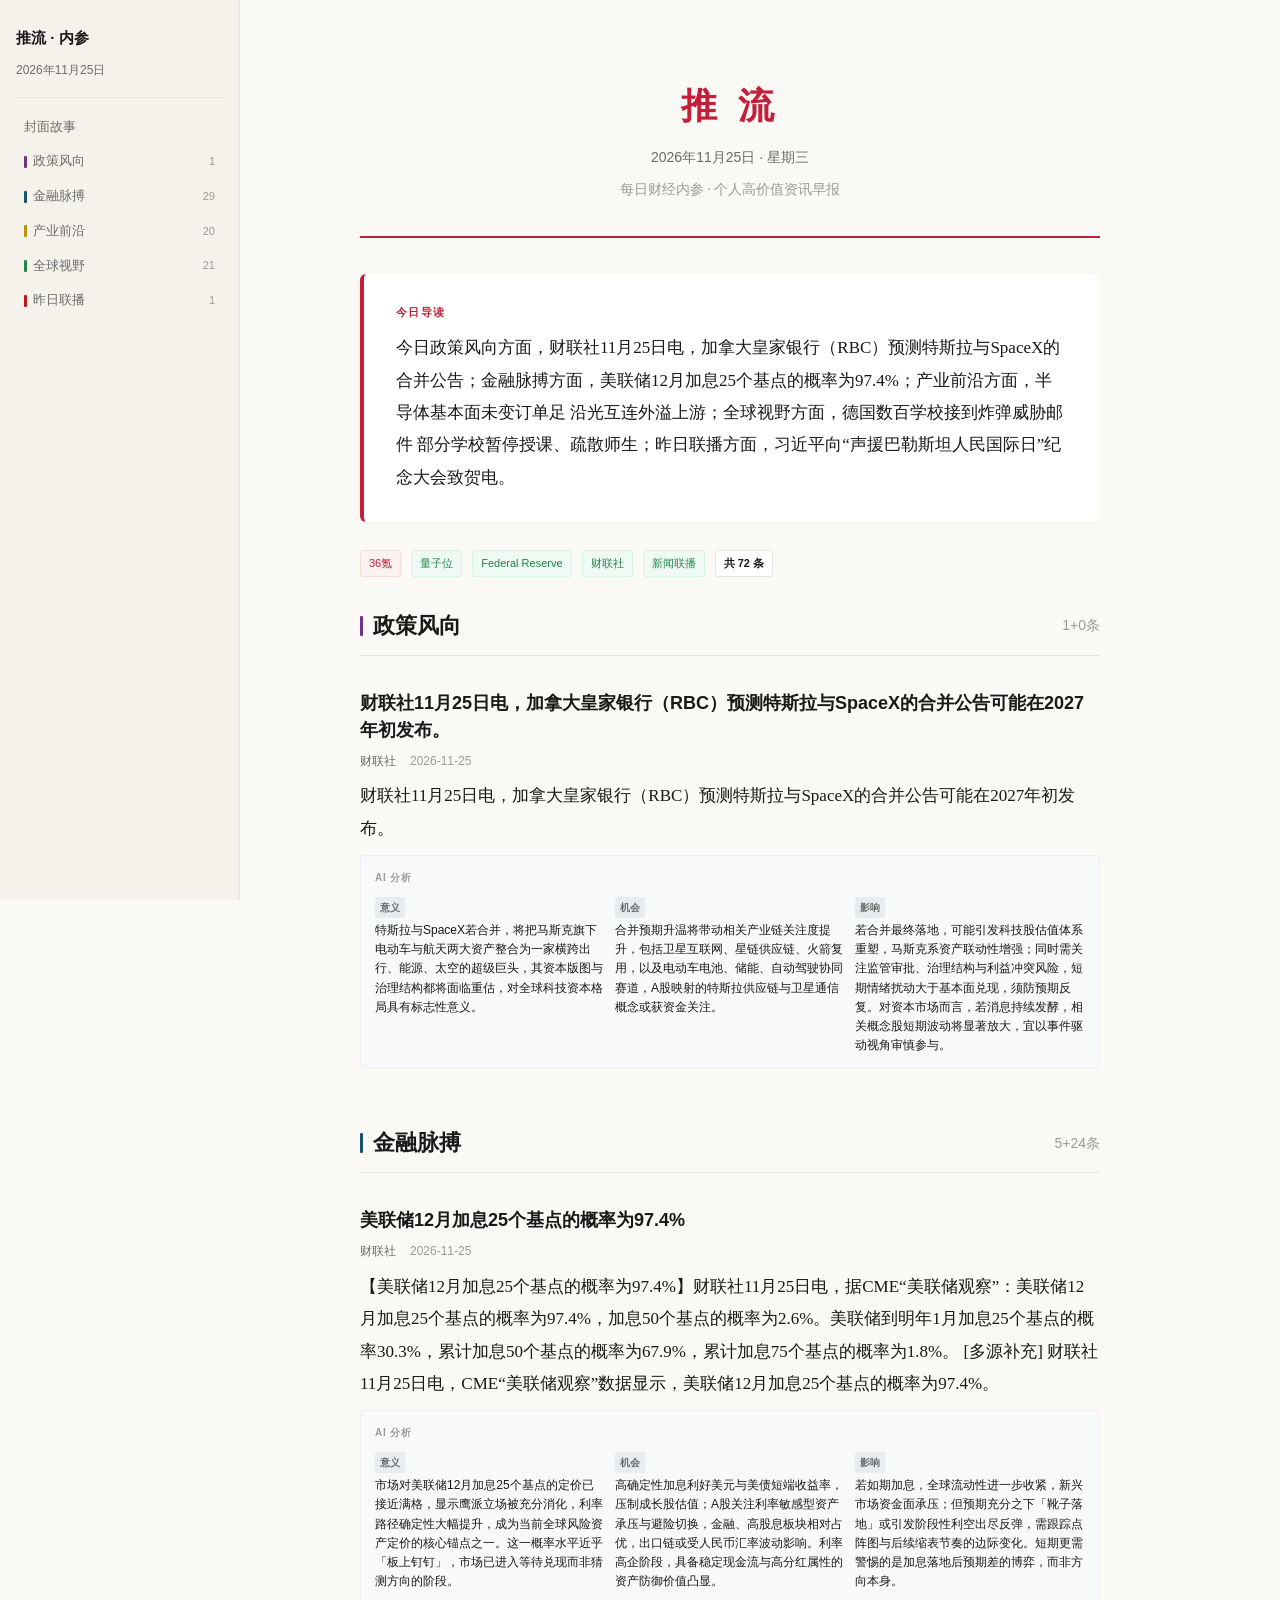
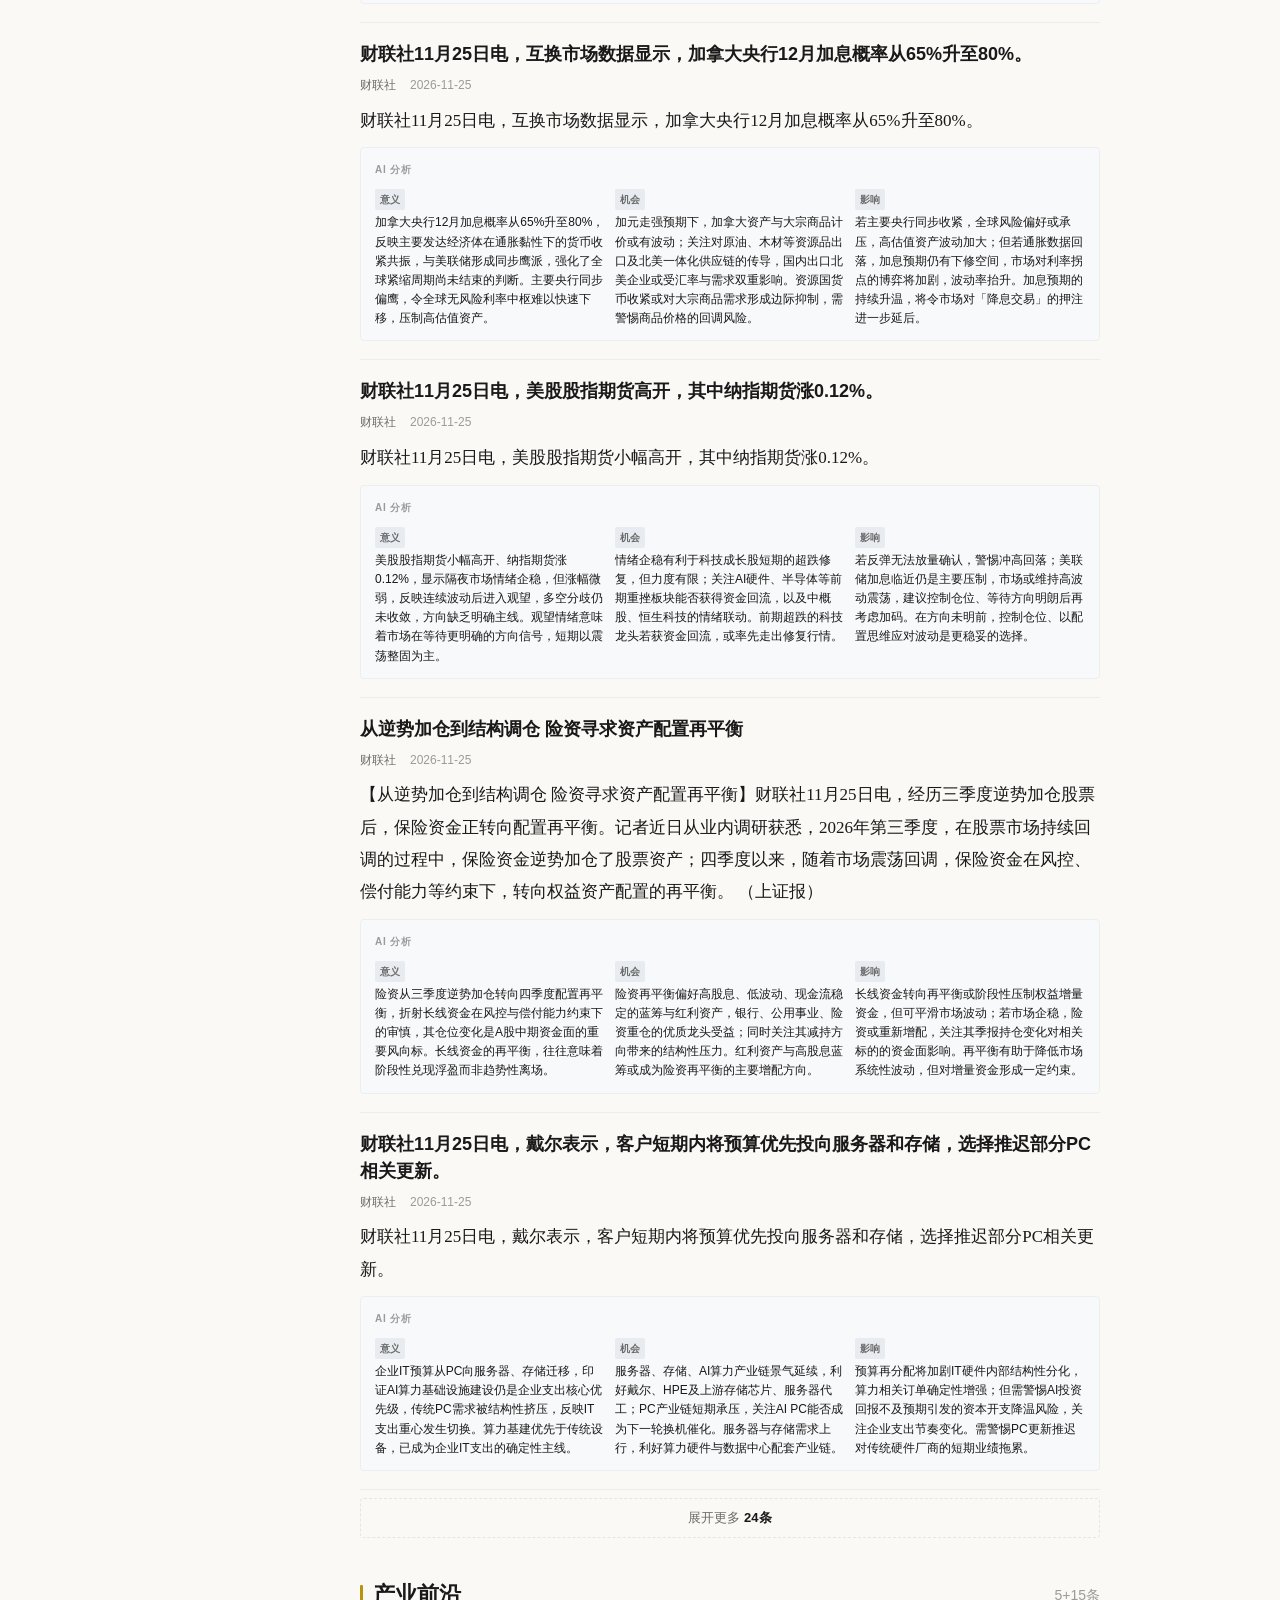
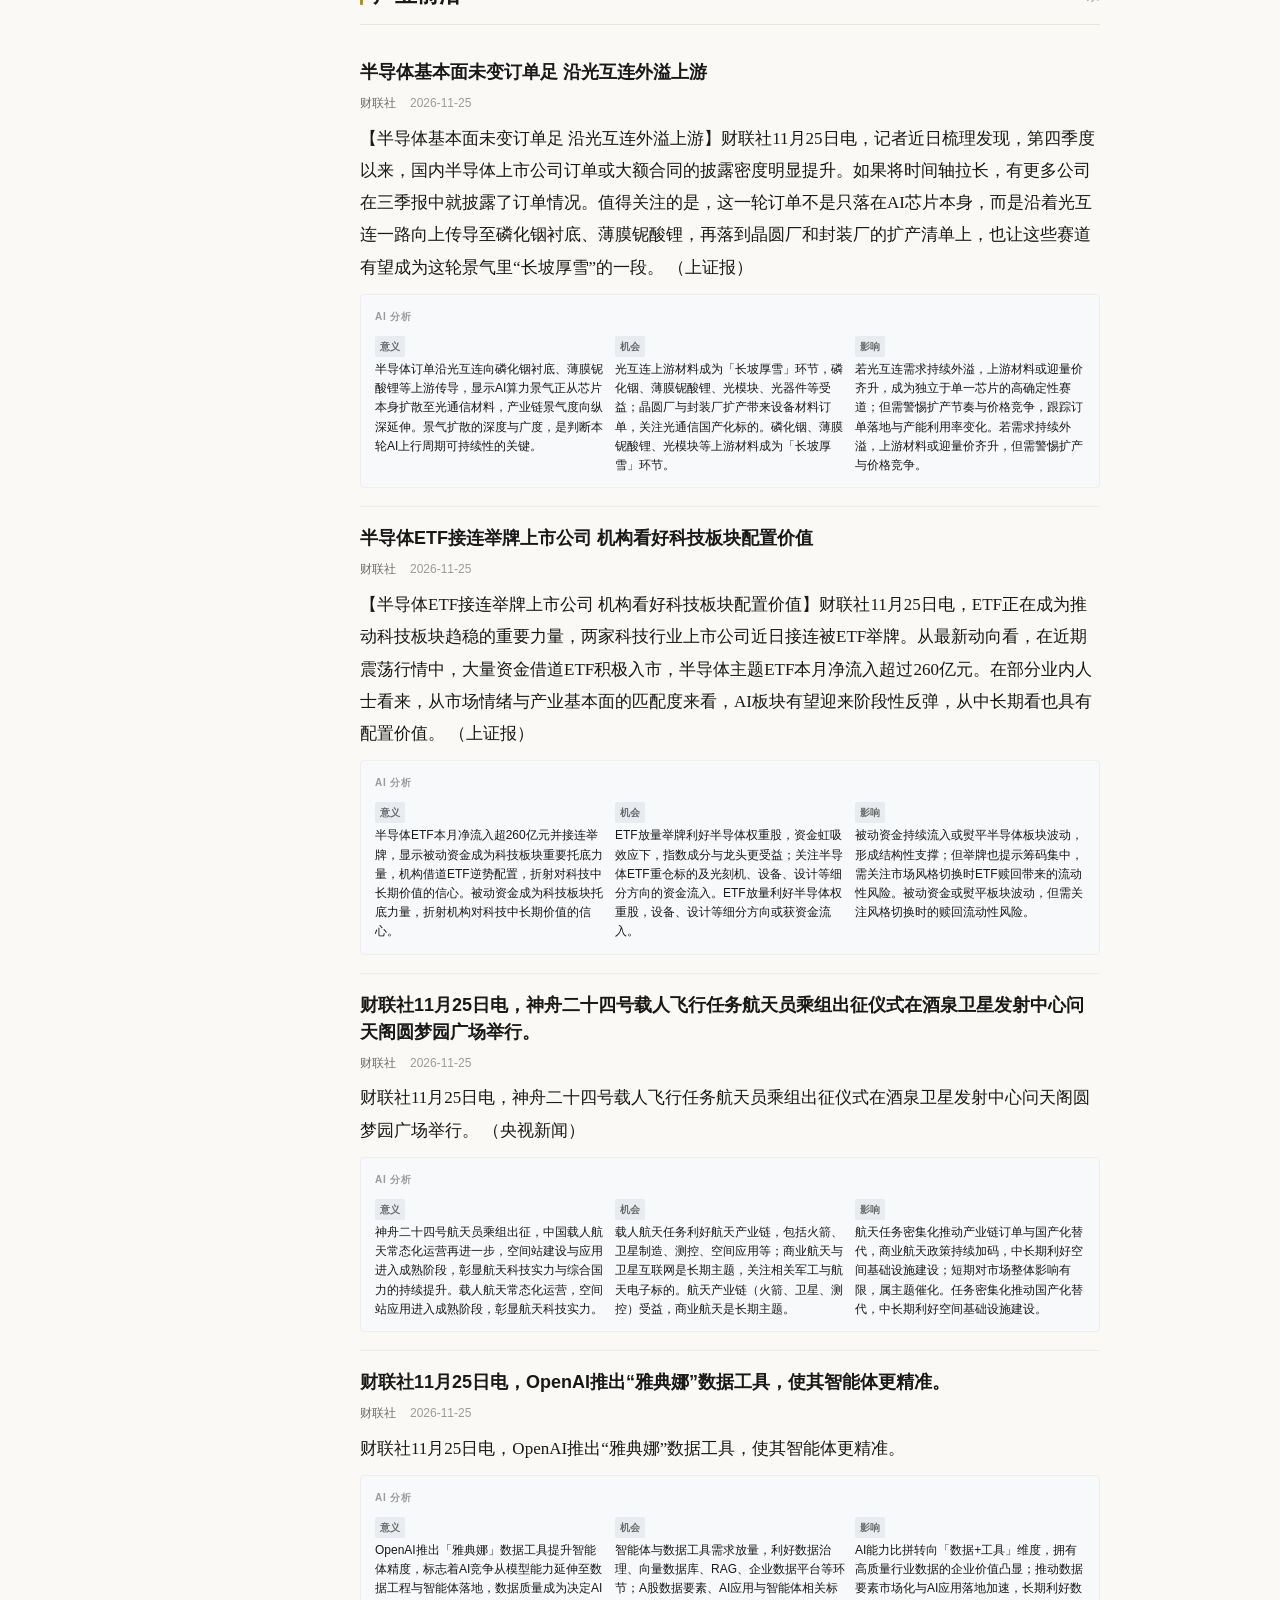
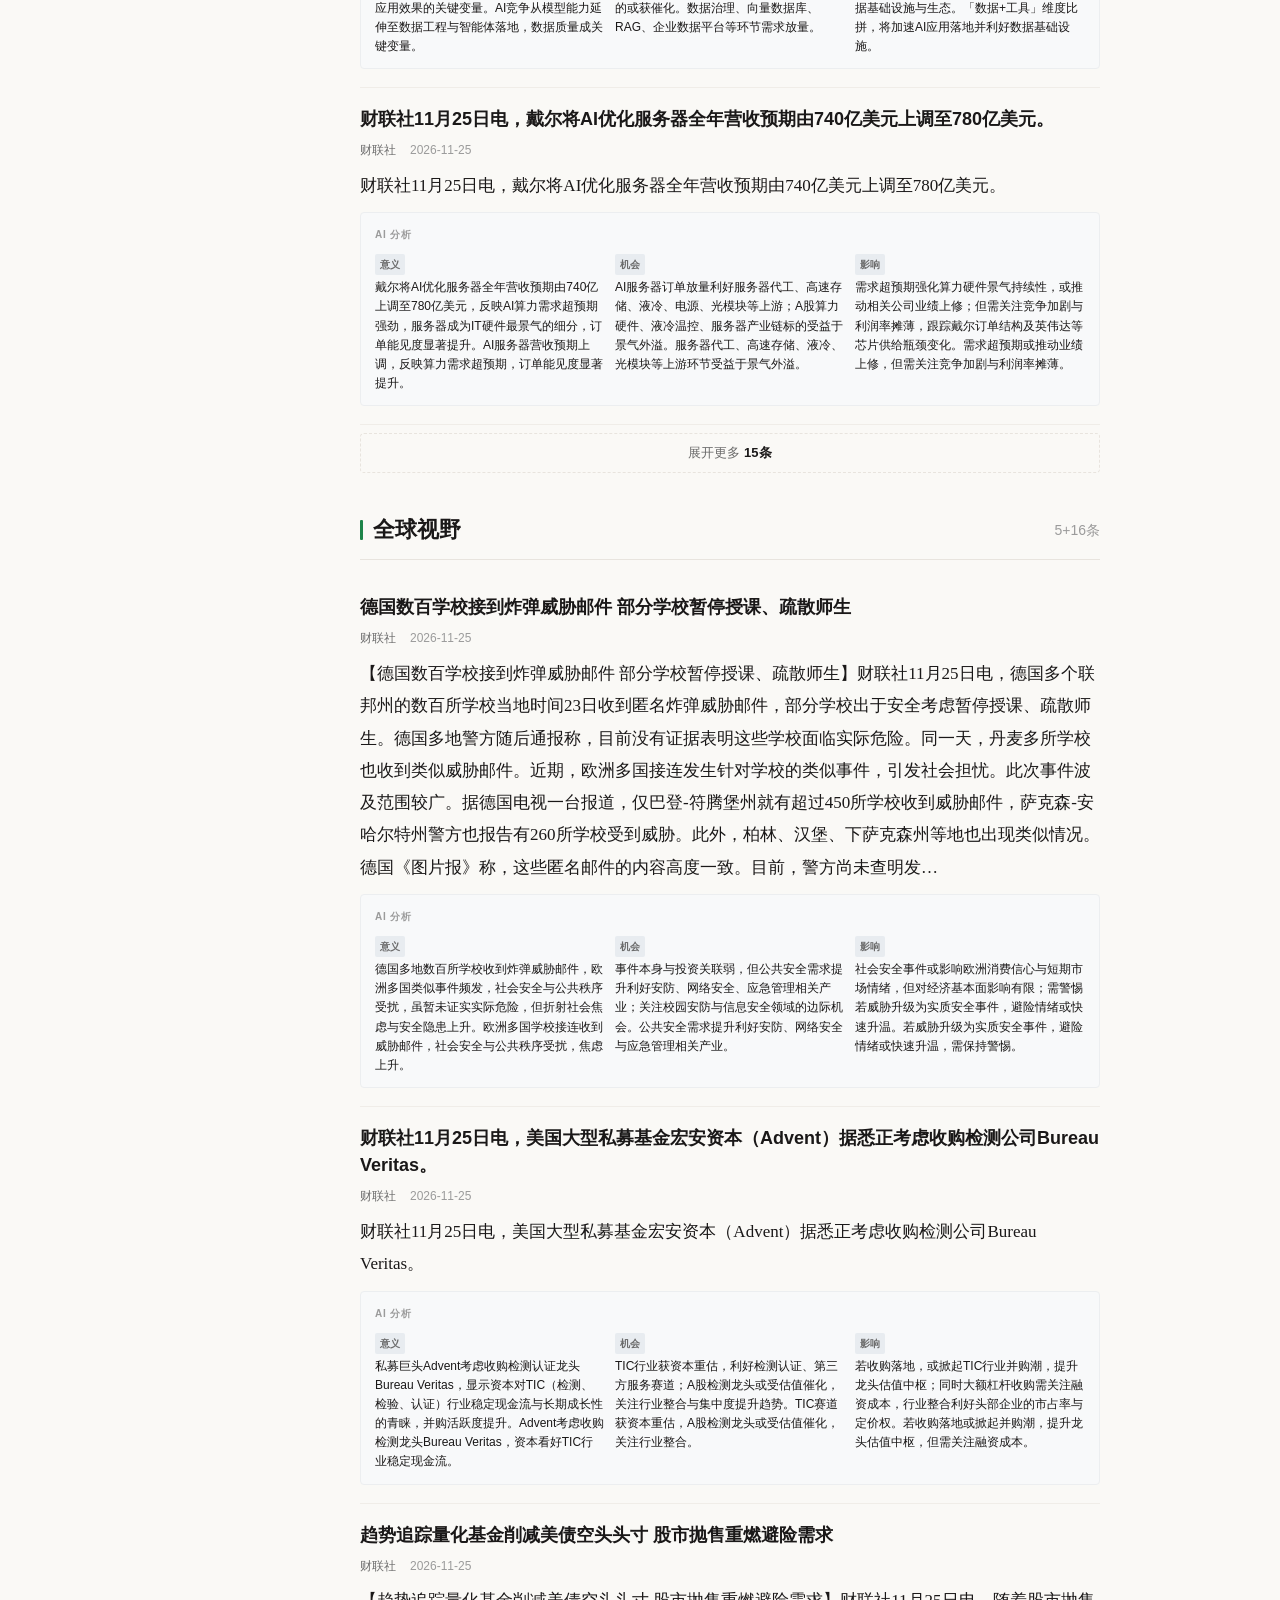
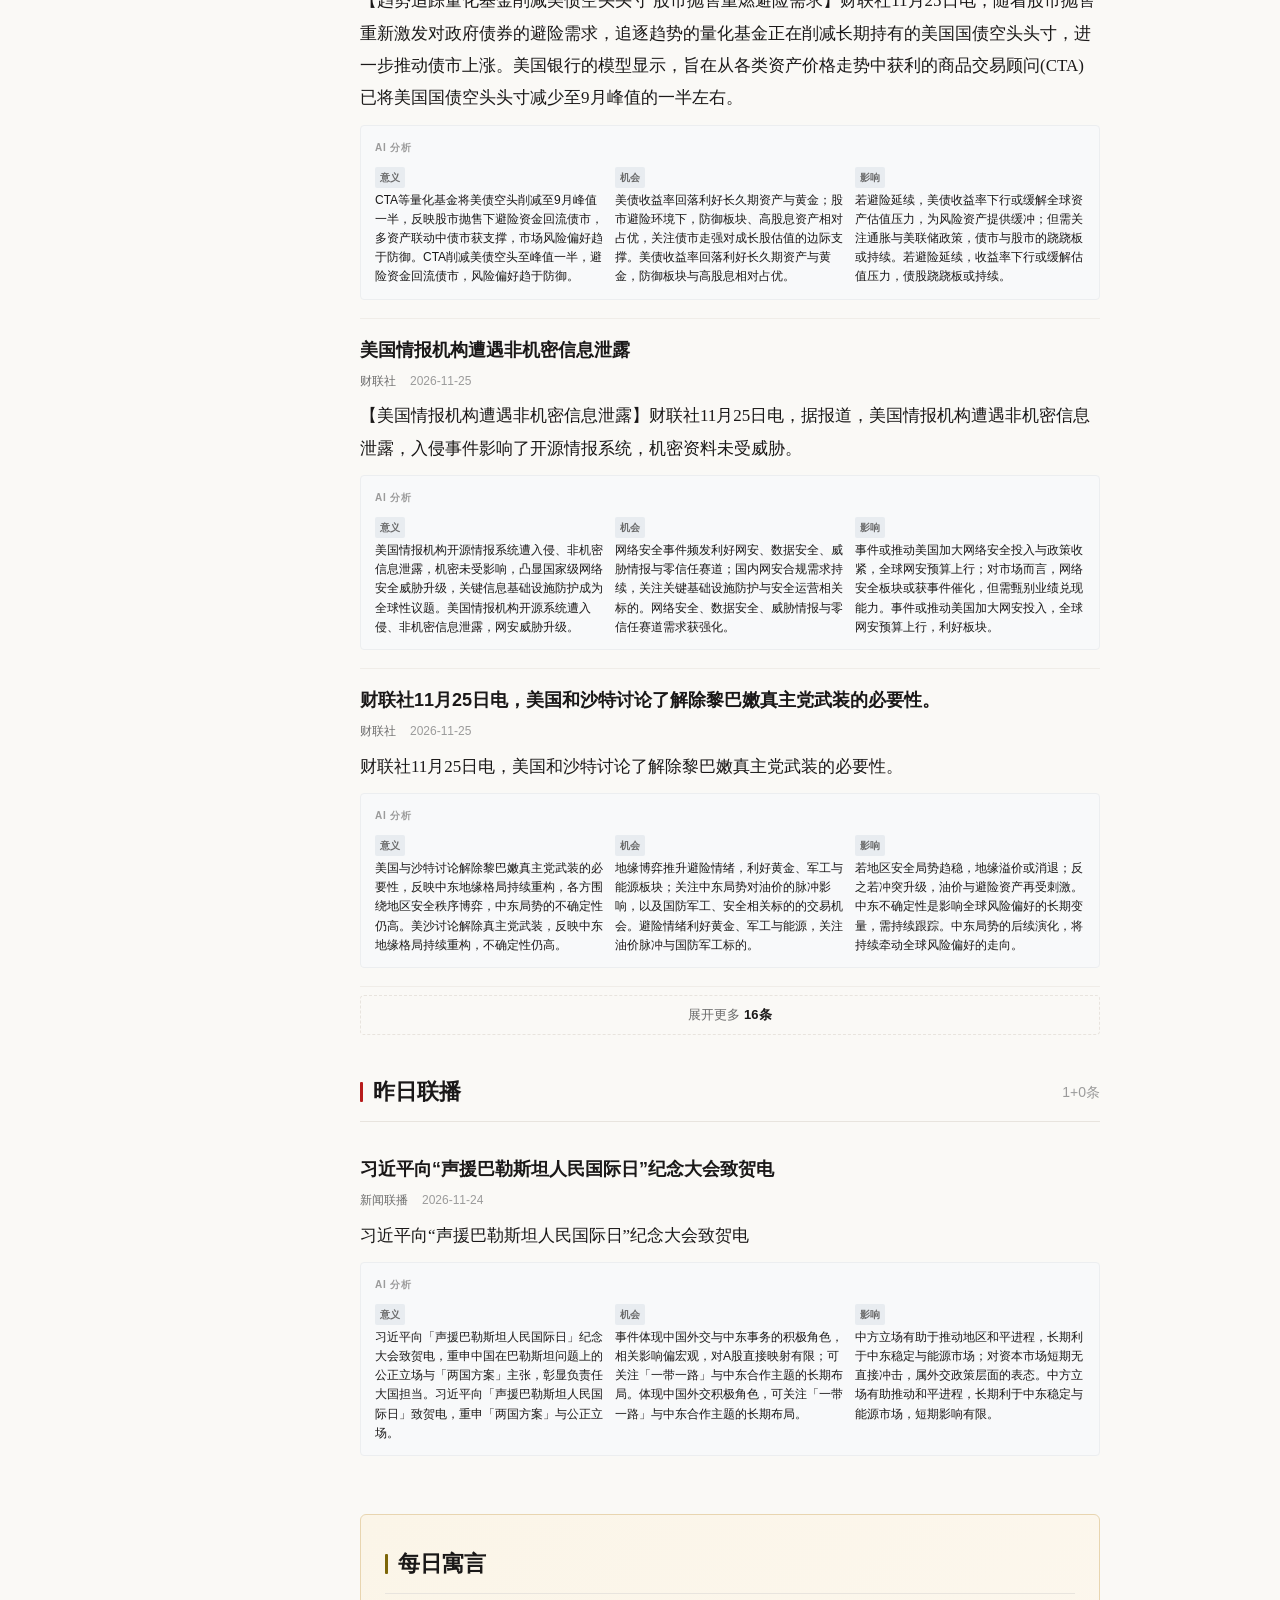
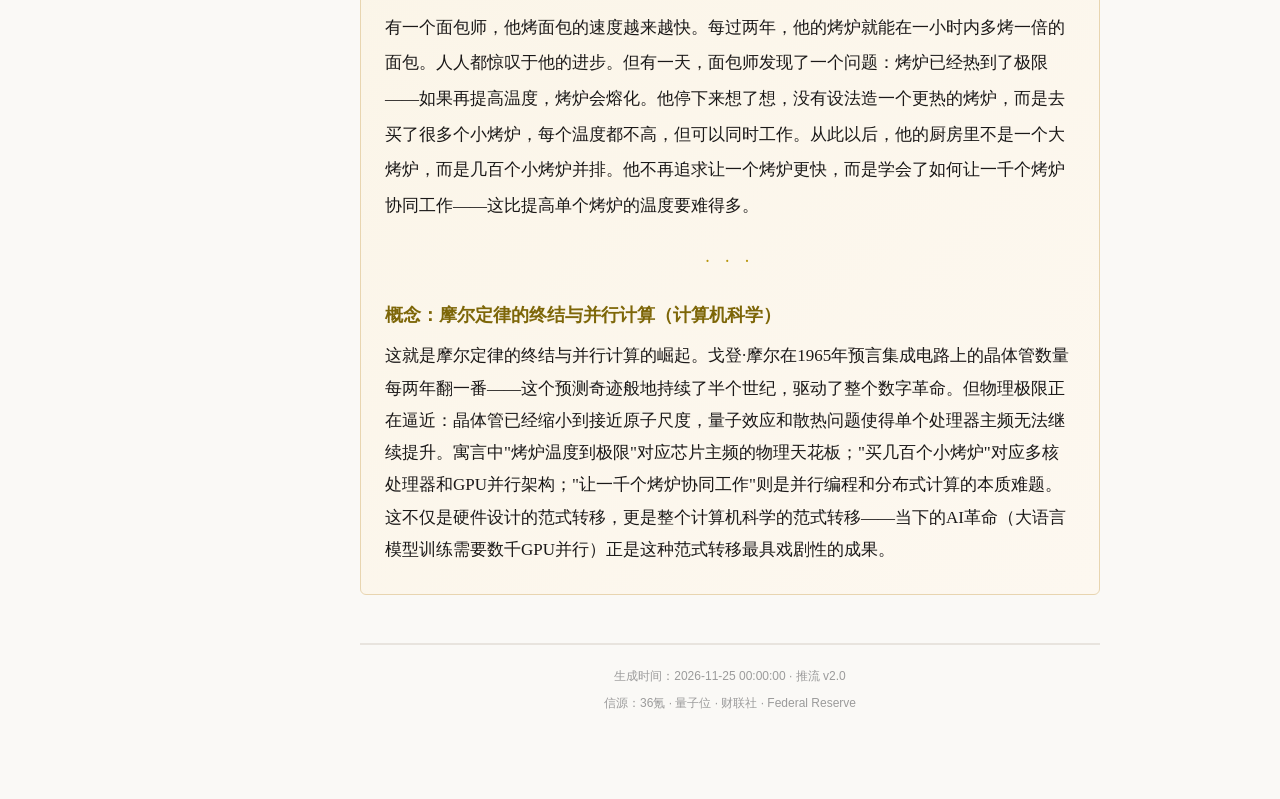
==== commit fa164421: "deploy: 2026-11-25" ====
--- a/index.html
+++ b/index.html
@@ -5,7 +5,7 @@
 <meta charset="UTF-8">
 <meta name="viewport" content="width=device-width, initial-scale=1.0">
 <meta name="color-scheme" content="light">
-<title>推流 · 2026年11月24日</title>
+<title>推流 · 2026年11月25日</title>
 <style>/* =============================================================================
  * 推流 v2.0 — 杂志式内参样式
  * 核心：留白、克制、层次分明、阅读舒适
@@ -288,7 +288,7 @@
 <nav class="toc-sidebar" id="toc-sidebar">
     <div class="toc-header">
         <span class="toc-header-title">推流 · 内参</span>
-        <span class="toc-header-date">2026年11月24日</span>
+        <span class="toc-header-date">2026年11月25日</span>
     </div>
     <ul class="toc-list">
         <li><a href="#cover" class="toc-link">封面故事</a></li>
@@ -301,7 +301,7 @@
         <li><a href="#sec-policy" class="toc-link toc-sec-link" data-sec="policy">
             <span class="toc-accent" style="background:#6C3483"></span>
             <span>政策风向</span>
-            <span class="toc-num">2</span>
+            <span class="toc-num">1</span>
         </a></li>
         
         
@@ -310,7 +310,7 @@
         <li><a href="#sec-finance" class="toc-link toc-sec-link" data-sec="finance">
             <span class="toc-accent" style="background:#1A5276"></span>
             <span>金融脉搏</span>
-            <span class="toc-num">26</span>
+            <span class="toc-num">29</span>
         </a></li>
         
         
@@ -319,7 +319,7 @@
         <li><a href="#sec-industry" class="toc-link toc-sec-link" data-sec="industry">
             <span class="toc-accent" style="background:#B7950B"></span>
             <span>产业前沿</span>
-            <span class="toc-num">23</span>
+            <span class="toc-num">20</span>
         </a></li>
         
         
@@ -328,7 +328,7 @@
         <li><a href="#sec-global" class="toc-link toc-sec-link" data-sec="global">
             <span class="toc-accent" style="background:#1E8449"></span>
             <span>全球视野</span>
-            <span class="toc-num">23</span>
+            <span class="toc-num">21</span>
         </a></li>
         
         
@@ -352,7 +352,7 @@
 
 <header class="masthead">
     <div class="masthead-brand">推 流</div>
-    <div class="masthead-date">2026年11月24日 · 星期二</div>
+    <div class="masthead-date">2026年11月25日 · 星期三</div>
     <div class="masthead-sub">每日财经内参 · 个人高价值资讯早报</div>
 </header>
 
@@ -360,7 +360,7 @@
 
 <div class="overview" id="cover">
     <div class="overview-label">今日导读</div>
-    <div class="overview-text">今日政策风向方面，ETF资金与上市公司回购发力 A股市场演绎放量反弹行情；金融脉搏方面，财联社11月24日电，美联储威廉姆斯称，如有需要，不会排除连续加息的可能性。；产业前沿方面，券商密集披露增持回购进展 “真金白银”稳市场预期；全球视野方面，财联社11月24日电，消息人士表示，美联储监察机构调查理事鲍曼与美国银行客户的晚；昨日联播方面，【新思想引领新征程】以人为本加快建设完整社区。</div>
+    <div class="overview-text">今日政策风向方面，财联社11月25日电，加拿大皇家银行（RBC）预测特斯拉与SpaceX的合并公告；金融脉搏方面，美联储12月加息25个基点的概率为97.4%；产业前沿方面，半导体基本面未变订单足 沿光互连外溢上游；全球视野方面，德国数百学校接到炸弹威胁邮件 部分学校暂停授课、疏散师生；昨日联播方面，习近平向“声援巴勒斯坦人民国际日”纪念大会致贺电。</div>
 </div>
 
 
@@ -382,7 +382,7 @@
     <span class="src-tag ok">新闻联播</span>
     
     
-    <span class="src-tag total">共 75 条</span>
+    <span class="src-tag total">共 72 条</span>
 </div>
 
 
@@ -398,18 +398,18 @@
     <div class="sec-head">
         <span class="sec-bar" style="background:#6C3483"></span>
         <h2 class="sec-title">政策风向</h2>
-        <span class="sec-count">2+0条</span>
+        <span class="sec-count">1+0条</span>
     </div>
 
     
     
     <article class="card">
-        <h3 class="card-title">ETF资金与上市公司回购发力 A股市场演绎放量反弹行情</h3>
+        <h3 class="card-title">财联社11月25日电，加拿大皇家银行（RBC）预测特斯拉与SpaceX的合并公告可能在2027年初发布。</h3>
         <div class="card-meta">
             <span class="card-source">财联社</span>
             
             
-            <span class="card-date">2026-11-24</span>
+            <span class="card-date">2026-11-25</span>
             
             
             
@@ -417,43 +417,15 @@
             
         </div>
         <div class="card-body">
-            <p>【ETF资金与上市公司回购发力 A股市场演绎放量反弹行情】财联社11月24日电，近期，A股市场资金面支撑明显，截至11月20日，10月以来股票型ETF累计净流入超7300亿元；A股上市公司积极回购，截至11月20日，今年以来超1300家上市公司合计回购超1560亿元，10月以来发布回购相关公告的上市公司明显增加。分析人士认为，外部挑战增加背景下，近期市场表现低于预期，信心修复需要时间但不必过度悲观，中国资产长期稳进趋势仍将延续。建议优先布局景气持续性更强、盈利确定性更高的资产，耐心等待外部不确定性逐步缓解、市场情绪企稳。 （中证报）</p>
+            <p>财联社11月25日电，加拿大皇家银行（RBC）预测特斯拉与SpaceX的合并公告可能在2027年初发布。</p>
         </div>
         
         <div class="ai-box">
             <div class="ai-label">AI 分析</div>
             <div class="ai-cols">
-                <div class="ai-col"><span class="ai-tag">意义</span><p>10月以来股票型ETF累计净流入超7300亿元，叠加今年以来超1300家上市公司合计回购超1560亿元，说明增量资金正通过指数化工具与产业资本两条渠道持续入场，成为A股放量反弹、信心修复的核心支撑力量，也印证中国资产长期稳进趋势仍在延续。</p></div>
-                <div class="ai-col"><span class="ai-tag">机会</span><p>宽基ETF与高股息品种受益于被动资金持续配置；回购活跃、现金流稳健的龙头白马，以及景气持续性强、盈利确定性高的科技制造龙头，具备估值修复与盈利双击机会，可优先布局业绩确定性强的资产。</p></div>
-                <div class="ai-col"><span class="ai-tag">影响</span><p>若外部扰动逐步缓和、市场情绪企稳，增量资金有望加速入场，推动指数中枢稳步抬升，行情或由蓝筹向成长扩散；但需警惕单日放量上涨后的获利回吐，以及板块轮动加快带来的结构性分化加剧风险。</p></div>
-            </div>
-        </div>
-        
-    </article>
-    
-    <article class="card">
-        <h3 class="card-title">频现增持信号 产业资本“纠偏”REITs定价</h3>
-        <div class="card-meta">
-            <span class="card-source">财联社</span>
-            
-            
-            <span class="card-date">2026-11-24</span>
-            
-            
-            
-            
-            
-        </div>
-        <div class="card-body">
-            <p>【频现增持信号 产业资本“纠偏”REITs定价】财联社11月24日电，公募REITs市场近期正释放积极信号。11月以来，汇添富、博时、南方等多家基金公司密集披露公告，旗下REITs的原始权益人拟逆势增持份额。部分业内人士认为，本轮产业资本的“增持潮”是二级市场回调背景下的定价纠偏，叠加锁仓承诺、集团层面参与等安排，信号“含金量”在提升。 （上证报）</p>
-        </div>
-        
-        <div class="ai-box">
-            <div class="ai-label">AI 分析</div>
-            <div class="ai-cols">
-                <div class="ai-col"><span class="ai-tag">意义</span><p>11月以来汇添富、博时、南方等多家基金公司原始权益人密集逆势增持REITs份额，叠加锁仓承诺与集团层面参与，表明产业资本认为当前二级价格已明显低于内在价值，主动以真金白银对市场进行定价纠偏，增持信号的含金量显著提升。</p></div>
-                <div class="ai-col"><span class="ai-tag">机会</span><p>现金流稳定、折价明显的产权类与特许经营权类REITs存在估值修复空间，保险资金与长线机构资金的配置价值逐步凸显，仓储物流、保租房、消费基础设施等资产类型值得重点关注。</p></div>
-                <div class="ai-col"><span class="ai-tag">影响</span><p>增持潮有望稳定二级市场价格、提振市场信心，推动REITs扩募与发行回暖，进而形成一级发行与二级定价相互促进的良性循环，改善流动性预期，吸引更多长线资金入场。，进一步夯实REITs市场的长期投资价值与配置吸引力。</p></div>
+                <div class="ai-col"><span class="ai-tag">意义</span><p>特斯拉与SpaceX若合并，将把马斯克旗下电动车与航天两大资产整合为一家横跨出行、能源、太空的超级巨头，其资本版图与治理结构都将面临重估，对全球科技资本格局具有标志性意义。</p></div>
+                <div class="ai-col"><span class="ai-tag">机会</span><p>合并预期升温将带动相关产业链关注度提升，包括卫星互联网、星链供应链、火箭复用，以及电动车电池、储能、自动驾驶协同赛道，A股映射的特斯拉供应链与卫星通信概念或获资金关注。</p></div>
+                <div class="ai-col"><span class="ai-tag">影响</span><p>若合并最终落地，可能引发科技股估值体系重塑，马斯克系资产联动性增强；同时需关注监管审批、治理结构与利益冲突风险，短期情绪扰动大于基本面兑现，须防预期反复。对资本市场而言，若消息持续发酵，相关概念股短期波动将显著放大，宜以事件驱动视角审慎参与。</p></div>
             </div>
         </div>
         
@@ -473,18 +445,18 @@
     <div class="sec-head">
         <span class="sec-bar" style="background:#1A5276"></span>
         <h2 class="sec-title">金融脉搏</h2>
-        <span class="sec-count">5+21条</span>
+        <span class="sec-count">5+24条</span>
     </div>
 
     
     
     <article class="card">
-        <h3 class="card-title">财联社11月24日电，美联储威廉姆斯称，如有需要，不会排除连续加息的可能性。</h3>
+        <h3 class="card-title">美联储12月加息25个基点的概率为97.4%</h3>
         <div class="card-meta">
             <span class="card-source">财联社</span>
             
             
-            <span class="card-date">2026-11-24</span>
+            <span class="card-date">2026-11-25</span>
             
             
             
@@ -492,27 +464,29 @@
             
         </div>
         <div class="card-body">
-            <p>财联社11月24日电，美联储威廉姆斯称，如有需要，不会排除连续加息的可能性。数据将决定利率行动的时机和步伐。</p>
+            <p>【美联储12月加息25个基点的概率为97.4%】财联社11月25日电，据CME“美联储观察”：美联储12月加息25个基点的概率为97.4%，加息50个基点的概率为2.6%。美联储到明年1月加息25个基点的概率30.3%，累计加息50个基点的概率为67.9%，累计加息75个基点的概率为1.8%。
+
+[多源补充] 财联社11月25日电，CME“美联储观察”数据显示，美联储12月加息25个基点的概率为97.4%。</p>
         </div>
         
         <div class="ai-box">
             <div class="ai-label">AI 分析</div>
             <div class="ai-cols">
-                <div class="ai-col"><span class="ai-tag">意义</span><p>纽约联储主席威廉姆斯作为核心票委释放鹰派信号，明确表示如有需要不会排除连续加息的可能，暗示若通胀顽固，美联储可能打破渐进加息节奏，进一步强化货币紧缩的预期管理，其表态对市场具有较强政策指引意义。</p></div>
-                <div class="ai-col"><span class="ai-tag">机会</span><p>利率上行周期利好银行净息差与美元相关资产，短久期、高股息品种相对占优；黄金与长久期高估值成长股短期承压，需主动控制敞口，转向确定性更强的防御与价值方向。投资者可结合自身风险偏好与持仓结构择优布局，把握其中的结构性机会。</p></div>
-                <div class="ai-col"><span class="ai-tag">影响</span><p>若紧缩预期持续升温，将推升美债收益率与美元指数，压制全球风险资产估值，新兴市场资金面面临外流压力，人民币汇率与A股情绪亦将受到牵连，需密切跟踪其后续表态变化。，需密切跟踪其后续表态与通胀数据变化。</p></div>
+                <div class="ai-col"><span class="ai-tag">意义</span><p>市场对美联储12月加息25个基点的定价已接近满格，显示鹰派立场被充分消化，利率路径确定性大幅提升，成为当前全球风险资产定价的核心锚点之一。这一概率水平近乎「板上钉钉」，市场已进入等待兑现而非猜测方向的阶段。</p></div>
+                <div class="ai-col"><span class="ai-tag">机会</span><p>高确定性加息利好美元与美债短端收益率，压制成长股估值；A股关注利率敏感型资产承压与避险切换，金融、高股息板块相对占优，出口链或受人民币汇率波动影响。利率高企阶段，具备稳定现金流与高分红属性的资产防御价值凸显。</p></div>
+                <div class="ai-col"><span class="ai-tag">影响</span><p>若如期加息，全球流动性进一步收紧，新兴市场资金面承压；但预期充分之下「靴子落地」或引发阶段性利空出尽反弹，需跟踪点阵图与后续缩表节奏的边际变化。短期更需警惕的是加息落地后预期差的博弈，而非方向本身。</p></div>
             </div>
         </div>
         
     </article>
     
     <article class="card">
-        <h3 class="card-title">美联储12月加息25个基点的概率为95.9%</h3>
+        <h3 class="card-title">财联社11月25日电，互换市场数据显示，加拿大央行12月加息概率从65%升至80%。</h3>
         <div class="card-meta">
             <span class="card-source">财联社</span>
             
             
-            <span class="card-date">2026-11-24</span>
+            <span class="card-date">2026-11-25</span>
             
             
             
@@ -520,27 +494,27 @@
             
         </div>
         <div class="card-body">
-            <p>【美联储12月加息25个基点的概率为95.9%】财联社11月24日电，据CME“美联储观察”：美联储12月加息25个基点的概率为95.9%，加息50个基点的概率为4.1%。美联储到明年1月加息25个基点的概率33.2%，累计加息50个基点的概率为64.2%，累计加息75个基点的概率为2.7%。</p>
+            <p>财联社11月25日电，互换市场数据显示，加拿大央行12月加息概率从65%升至80%。</p>
         </div>
         
         <div class="ai-box">
             <div class="ai-label">AI 分析</div>
             <div class="ai-cols">
-                <div class="ai-col"><span class="ai-tag">意义</span><p>CME数据显示美联储12月加息25个基点概率高达95.9%，加息50个基点概率4.1%，市场已充分定价12月加息；关键变量转向明年路径——累计加息50个基点概率达64.2%，暗示本轮紧缩周期远未结束，利率高位或持续更久。</p></div>
-                <div class="ai-col"><span class="ai-tag">机会</span><p>确定性加息背景下，银行、保险等利率敏感板块受益，短债与货币基金收益上行；高估值成长股与黄金面临估值压制，宜相对防御，关注高股息与金融板块的相对收益。该方向值得纳入中期配置视野，并结合估值与景气度持续跟踪观察。</p></div>
-                <div class="ai-col"><span class="ai-tag">影响</span><p>若12月如期加息且点阵图偏鹰，美债收益率或进一步上行，全球权益市场波动加剧，新兴市场资产与汇率将承压，资金风险偏好回落，需警惕高估值板块的估值收缩风险。其对市场的实际影响有待时间与数据进一步验证，投资者宜保持持续关注。</p></div>
+                <div class="ai-col"><span class="ai-tag">意义</span><p>加拿大央行12月加息概率从65%升至80%，反映主要发达经济体在通胀黏性下的货币收紧共振，与美联储形成同步鹰派，强化了全球紧缩周期尚未结束的判断。主要央行同步偏鹰，令全球无风险利率中枢难以快速下移，压制高估值资产。</p></div>
+                <div class="ai-col"><span class="ai-tag">机会</span><p>加元走强预期下，加拿大资产与大宗商品计价或有波动；关注对原油、木材等资源品出口及北美一体化供应链的传导，国内出口北美企业或受汇率与需求双重影响。资源国货币收紧或对大宗商品需求形成边际抑制，需警惕商品价格的回调风险。</p></div>
+                <div class="ai-col"><span class="ai-tag">影响</span><p>若主要央行同步收紧，全球风险偏好或承压，高估值资产波动加大；但若通胀数据回落，加息预期仍有下修空间，市场对利率拐点的博弈将加剧，波动率抬升。加息预期的持续升温，将令市场对「降息交易」的押注进一步延后。</p></div>
             </div>
         </div>
         
     </article>
     
     <article class="card">
-        <h3 class="card-title">财联社11月24日电，美股股指期货高开，其中纳指期货涨0.15%。</h3>
+        <h3 class="card-title">财联社11月25日电，美股股指期货高开，其中纳指期货涨0.12%。</h3>
         <div class="card-meta">
             <span class="card-source">财联社</span>
             
             
-            <span class="card-date">2026-11-24</span>
+            <span class="card-date">2026-11-25</span>
             
             
             
@@ -548,27 +522,27 @@
             
         </div>
         <div class="card-body">
-            <p>财联社11月24日电，美股股指期货高开，其中纳指期货涨0.15%。</p>
+            <p>财联社11月25日电，美股股指期货小幅高开，其中纳指期货涨0.12%。</p>
         </div>
         
         <div class="ai-box">
             <div class="ai-label">AI 分析</div>
             <div class="ai-cols">
-                <div class="ai-col"><span class="ai-tag">意义</span><p>隔夜英伟达暴涨超31%后，美股股指期货小幅高开、纳指期货涨0.15%，反映AI行情带动的风险偏好延续回暖，但涨幅较前日明显收窄，暗示追高意愿边际转弱，市场进入情绪兑现后的观察期。</p></div>
-                <div class="ai-col"><span class="ai-tag">机会</span><p>AI产业链情绪修复带动科技股反弹，半导体、算力硬件与相关ETF存在短线交易机会，但需快进快出、严格控制仓位，优选业绩确定性强的算力基础设施龙头。具备技术壁垒与订单能见度的龙头企业更具配置价值，可重点筛选。</p></div>
-                <div class="ai-col"><span class="ai-tag">影响</span><p>若美股延续反弹，A股科技与AI概念有望联动走强，形成内外共振；但需警惕高开后的获利盘兑现，可能引发的冲高回落与情绪反复，关注量能与资金持续性。，同时关注量能与资金流入的持续性。</p></div>
+                <div class="ai-col"><span class="ai-tag">意义</span><p>美股股指期货小幅高开、纳指期货涨0.12%，显示隔夜市场情绪企稳，但涨幅微弱，反映连续波动后进入观望，多空分歧仍未收敛，方向缺乏明确主线。观望情绪意味着市场在等待更明确的方向信号，短期以震荡整固为主。</p></div>
+                <div class="ai-col"><span class="ai-tag">机会</span><p>情绪企稳有利于科技成长股短期的超跌修复，但力度有限；关注AI硬件、半导体等前期重挫板块能否获得资金回流，以及中概股、恒生科技的情绪联动。前期超跌的科技龙头若获资金回流，或率先走出修复行情。</p></div>
+                <div class="ai-col"><span class="ai-tag">影响</span><p>若反弹无法放量确认，警惕冲高回落；美联储加息临近仍是主要压制，市场或维持高波动震荡，建议控制仓位、等待方向明朗后再考虑加码。在方向未明前，控制仓位、以配置思维应对波动是更稳妥的选择。</p></div>
             </div>
         </div>
         
     </article>
     
     <article class="card">
-        <h3 class="card-title">财联社11月24日电，Anthropic首席执行官Amodei以每股83美元的价格出售340万股股票。</h3>
+        <h3 class="card-title">从逆势加仓到结构调仓 险资寻求资产配置再平衡</h3>
         <div class="card-meta">
             <span class="card-source">财联社</span>
             
             
-            <span class="card-date">2026-11-24</span>
+            <span class="card-date">2026-11-25</span>
             
             
             
@@ -576,27 +550,27 @@
             
         </div>
         <div class="card-body">
-            <p>财联社11月24日电，Anthropic首席执行官Amodei以每股83美元的价格出售340万股股票。</p>
+            <p>【从逆势加仓到结构调仓 险资寻求资产配置再平衡】财联社11月25日电，经历三季度逆势加仓股票后，保险资金正转向配置再平衡。记者近日从业内调研获悉，2026年第三季度，在股票市场持续回调的过程中，保险资金逆势加仓了股票资产；四季度以来，随着市场震荡回调，保险资金在风控、偿付能力等约束下，转向权益资产配置的再平衡。 （上证报）</p>
         </div>
         
         <div class="ai-box">
             <div class="ai-label">AI 分析</div>
             <div class="ai-cols">
-                <div class="ai-col"><span class="ai-tag">意义</span><p>Anthropic首席执行官Amodei以每股83美元减持340万股，创始人套现常被市场解读为对估值信心的信号，但亦可能出于个人资产配置与流动性管理需求，需结合减持比例、公司基本面与后续锁仓安排综合判断，不宜过度解读。</p></div>
-                <div class="ai-col"><span class="ai-tag">机会</span><p>短期或压制AI概念市场情绪，但Anthropic商业化推进与Claude生态仍具长期价值，若股价因情绪扰动出现回调，或提供分批布局窗口，可关注其企业级产品落地进展。</p></div>
-                <div class="ai-col"><span class="ai-tag">影响</span><p>若后续出现高管集体减持，AI板块估值将承压；反之若公司产品与业绩持续超预期，减持影响将被市场迅速消化，股价回归基本面驱动，需跟踪后续披露与商业化数据。，后续减持与商业化数据的披露是关键观察点。</p></div>
+                <div class="ai-col"><span class="ai-tag">意义</span><p>险资从三季度逆势加仓转向四季度配置再平衡，折射长线资金在风控与偿付能力约束下的审慎，其仓位变化是A股中期资金面的重要风向标。长线资金的再平衡，往往意味着阶段性兑现浮盈而非趋势性离场。</p></div>
+                <div class="ai-col"><span class="ai-tag">机会</span><p>险资再平衡偏好高股息、低波动、现金流稳定的蓝筹与红利资产，银行、公用事业、险资重仓的优质龙头受益；同时关注其减持方向带来的结构性压力。红利资产与高股息蓝筹或成为险资再平衡的主要增配方向。</p></div>
+                <div class="ai-col"><span class="ai-tag">影响</span><p>长线资金转向再平衡或阶段性压制权益增量资金，但可平滑市场波动；若市场企稳，险资或重新增配，关注其季报持仓变化对相关标的的资金面影响。再平衡有助于降低市场系统性波动，但对增量资金形成一定约束。</p></div>
             </div>
         </div>
         
     </article>
     
     <article class="card">
-        <h3 class="card-title">原煤产量稳步爬坡 煤企四季度业绩改善可期</h3>
+        <h3 class="card-title">财联社11月25日电，戴尔表示，客户短期内将预算优先投向服务器和存储，选择推迟部分PC相关更新。</h3>
         <div class="card-meta">
             <span class="card-source">财联社</span>
             
             
-            <span class="card-date">2026-11-24</span>
+            <span class="card-date">2026-11-25</span>
             
             
             
@@ -604,15 +578,15 @@
             
         </div>
         <div class="card-body">
-            <p>【原煤产量稳步爬坡 煤企四季度业绩改善可期】财联社11月24日电，当前，北方地区已全面开启冬季供暖。山西省统计局数据显示，10月山西原煤产量达到8297.1万吨，较9月增加414万吨左右，增幅约为5%。此前，山西原煤产量于6月至9月出现明显回落，同比降幅超过30%。记者近日调研发现，保供政策发力两个月以来，山西复产矿井持续增加，原煤产量稳步爬坡。受访企业及专家表示，煤价虽于近期小幅回落，但受煤种结构、产量恢复节奏等因素影响，煤企四季度业绩环比改善可期。 （上证报）</p>
+            <p>财联社11月25日电，戴尔表示，客户短期内将预算优先投向服务器和存储，选择推迟部分PC相关更新。</p>
         </div>
         
         <div class="ai-box">
             <div class="ai-label">AI 分析</div>
             <div class="ai-cols">
-                <div class="ai-col"><span class="ai-tag">意义</span><p>山西保供政策落地两个月，10月原煤产量达8297.1万吨、环比增约5%，此前6至9月产量曾同比降超30%，供给约束明显缓解，为北方冬季供暖与能源安全提供保障，同时抑制煤价过快上涨，稳定能源保供大局。</p></div>
-                <div class="ai-col"><span class="ai-tag">机会</span><p>煤企四季度量增叠加煤价维持相对高位，业绩环比改善可期，动力煤龙头与具备煤电一体化优势的企业盈利确定性提升，股息吸引力增强，是防御与红利策略的优选方向。该方向值得纳入中期配置视野，并结合估值与景气度持续跟踪观察。</p></div>
-                <div class="ai-col"><span class="ai-tag">影响</span><p>供给恢复叠加旺季需求，煤价或高位震荡，煤企盈利改善但向上弹性有限，需关注进口煤供应变化、下游需求端边际走弱以及电价联动机制对煤价与煤企利润的持续影响。，需关注进口煤与需求端对价格的扰动。</p></div>
+                <div class="ai-col"><span class="ai-tag">意义</span><p>企业IT预算从PC向服务器、存储迁移，印证AI算力基础设施建设仍是企业支出核心优先级，传统PC需求被结构性挤压，反映IT支出重心发生切换。算力基建优先于传统设备，已成为企业IT支出的确定性主线。</p></div>
+                <div class="ai-col"><span class="ai-tag">机会</span><p>服务器、存储、AI算力产业链景气延续，利好戴尔、HPE及上游存储芯片、服务器代工；PC产业链短期承压，关注AI PC能否成为下一轮换机催化。服务器与存储需求上行，利好算力硬件与数据中心配套产业链。</p></div>
+                <div class="ai-col"><span class="ai-tag">影响</span><p>预算再分配将加剧IT硬件内部结构性分化，算力相关订单确定性增强；但需警惕AI投资回报不及预期引发的资本开支降温风险，关注企业支出节奏变化。需警惕PC更新推迟对传统硬件厂商的短期业绩拖累。</p></div>
             </div>
         </div>
         
@@ -622,556 +596,631 @@
     
     
     <button class="expand-btn" onclick="this.classList.toggle('open');this.nextElementSibling.classList.toggle('open')">
-        展开更多 <span class="expand-count">21条</span>
+        展开更多 <span class="expand-count">24条</span>
     </button>
     <div class="collapsed-items">
         
         <article class="card">
-            <h3 class="card-title">财联社11月24日电，巴西石油公司PetroBras将支付156亿雷亚尔额外股息。
-</h3>
-            <div class="card-meta">
-                <span class="card-source">财联社</span>
-                
-                <span class="card-date">2026-11-24</span>
-                
-                
-                
-                
-            </div>
-            <div class="card-body">
-                <p>财联社11月24日电，巴西石油公司PetroBras将支付156亿雷亚尔额外股息。</p>
-            </div>
-            
-            <div class="ai-box">
-                <div class="ai-label">AI 分析</div>
-                <div class="ai-cols">
-                    <div class="ai-col"><span class="ai-tag">意义</span><p>巴西石油公司PetroBras将支付156亿雷亚尔额外股息，体现资源类公司强劲的现金流与高分红能力，是油价维持高位背景下上游企业盈利能力提升的直接映射，也反映全球能源巨头持续强化股东回报的趋势。</p></div>
-                    <div class="ai-col"><span class="ai-tag">机会</span><p>高分红石油股持续吸引收益型与险资配置，油服及上游勘探产业链受益于资本开支维持高位，具备稳定现金流、低估值与高股息属性的资源股在全球范围内具备配置吸引力。具备技术壁垒与订单能见度的龙头企业更具配置价值，可重点筛选。</p></div>
-                    <div class="ai-col"><span class="ai-tag">影响</span><p>若油价维持高位，资源股高股息行情有望延续并扩散至其他能源标的，吸引资金流入；但需警惕油价回落对盈利与分红预期的压制，以及产油国产量政策变化带来的供给冲击。，以及产油国产量政策带来的供给冲击。</p></div>
-                </div>
-            </div>
-            
-        </article>
-        
-        <article class="card">
-            <h3 class="card-title">财联社11月24日电，Sharkninja将纳入标普500指数。</h3>
-            <div class="card-meta">
-                <span class="card-source">财联社</span>
-                
-                <span class="card-date">2026-11-24</span>
-                
-                
-                
-                
-            </div>
-            <div class="card-body">
-                <p>财联社11月24日电，SharkNinja将纳入标普500指数。</p>
-            </div>
-            
-            <div class="ai-box">
-                <div class="ai-label">AI 分析</div>
-                <div class="ai-cols">
-                    <div class="ai-col"><span class="ai-tag">意义</span><p>SharkNinja获纳入标普500指数，意味着跟踪该指数的被动基金将强制建仓，短期带来确定性买盘支撑，也反映其市值、流动性与盈利质量达标，获得主流指数的认可，是公司从成长股迈向蓝筹的重要里程碑。</p></div>
-                    <div class="ai-col"><span class="ai-tag">机会</span><p>小家电与智能家居赛道受资金关注，相关供应链与消费电子企业有望获得估值映射，跨境消费品牌价值重估，具备全球化渠道与产品创新能力的消费硬件公司值得跟踪。投资者可结合自身风险偏好与持仓结构择优布局，把握其中的结构性机会。</p></div>
-                    <div class="ai-col"><span class="ai-tag">影响</span><p>纳入效应或带来短期超额收益与流动性改善，但正式纳入后被动买盘减弱，需警惕利好兑现后的回落；长期看股价仍由业绩增长与市场份额扩张主导，需关注其海外业务拓展节奏。，需关注其海外业务拓展节奏与业绩兑现。</p></div>
-                </div>
-            </div>
-            
-        </article>
-        
-        <article class="card">
-            <h3 class="card-title">新增专项债发行接近尾声 增量资金有望加速到位</h3>
-            <div class="card-meta">
-                <span class="card-source">财联社</span>
-                
-                <span class="card-date">2026-11-24</span>
-                
-                
-                
-                
-            </div>
-            <div class="card-body">
-                <p>【新增专项债发行接近尾声 增量资金有望加速到位】财联社11月24日电，今年新增专项债发行接近尾声。记者梳理专项债券信息网披露数据发现，截至目前，2026年全国地方政府债累计发行规模达到9.98万亿元。其中，新增专项债已发行约4.13万亿元，发行进度为93%。2027年新增地方政府债务限额将提前下达。同时，多地已启动2027年项目储备工作。受访专家认为，增量资金有望加速到位，基建投资等将获得有力支撑。根据安排，今年新增专项债券额度为4.4万亿元，四季度或追加0.2万亿元新增专项债额度，预计今年全年新增专项债券发行规模在4.6万亿元左右。 （上证报）</p>
-            </div>
-            
-            <div class="ai-box">
-                <div class="ai-label">AI 分析</div>
-                <div class="ai-cols">
-                    <div class="ai-col"><span class="ai-tag">意义</span><p>今年新增专项债发行进度已达93%、全年规模或达4.6万亿元，叠加2027年新增地方政府债务限额将提前下达，财政发力进入赶进度阶段，稳增长力度明显加码，政策托底经济的意图清晰而坚决。</p></div>
-                    <div class="ai-col"><span class="ai-tag">机会</span><p>基建投资资金到位将带动建筑、建材、工程机械等产业链需求回暖，地方国企与城投平台现金流改善，基建链景气度有望回升，可关注受益于实物工作量形成的施工与设备环节。该方向值得纳入中期配置视野，并结合估值与景气度持续跟踪观察。</p></div>
-                    <div class="ai-col"><span class="ai-tag">影响</span><p>增量资金加速落地有望托底四季度与明年一季度经济，基建投资形成实物工作量、拉动相关需求；但需关注地方债务可持续性与项目收益质量，警惕资金使用效率偏低带来的长期压力。</p></div>
-                </div>
-            </div>
-            
-        </article>
-        
-        <article class="card">
-            <h3 class="card-title">财联社11月24日电，美股生物制药公司Kymera Therapeutics将出售15亿美元的普通股。</h3>
-            <div class="card-meta">
-                <span class="card-source">财联社</span>
-                
-                <span class="card-date">2026-11-24</span>
-                
-                
-                
-                
-            </div>
-            <div class="card-body">
-                <p>财联社11月24日电，美股生物制药公司Kymera Therapeutics将出售15亿美元的普通股。</p>
-            </div>
-            
-            <div class="ai-box">
-                <div class="ai-label">AI 分析</div>
-                <div class="ai-cols">
-                    <div class="ai-col"><span class="ai-tag">意义</span><p>美股生物制药公司Kymera Therapeutics拟出售15亿美元普通股，大规模增发融资反映创新药研发的高投入特性，也显示资本市场对蛋白降解这一前沿赛道的持续认可，为公司推进临床管线提供充足弹药。</p></div>
-                    <div class="ai-col"><span class="ai-tag">机会</span><p>PROTAC等蛋白降解技术赛道景气度高，相关CRO/CDMO及创新药企受益于行业融资回暖，具备差异化管线与平台价值的企业受关注，可跟踪蛋白降解药物的临床进展与商业化落地。</p></div>
-                    <div class="ai-col"><span class="ai-tag">影响</span><p>若融资顺利落地，公司研发管线推进加速、长期价值提升；但增发短期摊薄每股收益、压制股价，需关注后续临床数据兑现与商业化进度，警惕研发失败带来的估值波动风险。中长期影响取决于政策力度与基本面共振的走向，需动态评估应对。</p></div>
-                </div>
-            </div>
-            
-        </article>
-        
-        <article class="card">
-            <h3 class="card-title">财联社11月24日电，富时A50期指连续夜盘收涨0.99%，报12773点。
-</h3>
-            <div class="card-meta">
-                <span class="card-source">财联社</span>
-                
-                <span class="card-date">2026-11-24</span>
-                
-                
-                
-                
-            </div>
-            <div class="card-body">
-                <p>财联社11月24日电，富时A50期指连续夜盘收涨0.99%，报12773点。</p>
-            </div>
-            
-            <div class="ai-box">
-                <div class="ai-label">AI 分析</div>
-                <div class="ai-cols">
-                    <div class="ai-col"><span class="ai-tag">意义</span><p>富时A50期指连续夜盘收涨0.99%、报12773点，反映海外资金对A股乐观预期升温，与A股当日放量反弹形成共振，市场情绪明显改善，外资定价锚的走强释放出积极信号。</p></div>
-                    <div class="ai-col"><span class="ai-tag">机会</span><p>权重蓝筹与核心资产受益于外资回流，金融、消费龙头估值修复空间打开，沪深300及大盘价值风格具备配置吸引力，可关注北向资金持续流入的蓝筹白马方向。投资者可结合自身风险偏好与持仓结构择优布局，把握其中的结构性机会。</p></div>
-                    <div class="ai-col"><span class="ai-tag">影响</span><p>若北向资金与外资配置持续回暖，A股指数中枢有望抬升，蓝筹白马行情或延续并向更多板块扩散；但需关注汇率与中美利差变化对资金流向的扰动，以及情绪过热的回调风险。，以及情绪过热带来的回调风险。</p></div>
-                </div>
-            </div>
-            
-        </article>
-        
-        <article class="card">
-            <h3 class="card-title">财联社11月24日电，慧与（HPE）第四季度财报公布后盘后股价下跌4%。</h3>
-            <div class="card-meta">
-                <span class="card-source">财联社</span>
-                
-                <span class="card-date">2026-11-24</span>
-                
-                
-                
-                
-            </div>
-            <div class="card-body">
-                <p>财联社11月24日电，慧与（HPE）第四季度财报公布后盘后股价下跌4%。</p>
-            </div>
-            
-            <div class="ai-box">
-                <div class="ai-label">AI 分析</div>
-                <div class="ai-cols">
-                    <div class="ai-col"><span class="ai-tag">意义</span><p>慧与(HPE)第四季度财报公布后盘后股价下跌4%，反映市场对其AI服务器业务盈利质量与后续指引的担忧，或暗示企业IT支出恢复节奏不及预期，也折射出AI硬件赛道竞争加剧下的盈利兑现压力。</p></div>
-                    <div class="ai-col"><span class="ai-tag">机会</span><p>AI服务器竞争加剧背景下，具备差异化算力方案的厂商更受青睐，存储、液冷等配套环节需求确定性更高，可关注在AI基础设施中具备技术壁垒与订单能见度的细分龙头。该方向值得纳入中期配置视野，并结合估值与景气度持续跟踪观察。</p></div>
-                    <div class="ai-col"><span class="ai-tag">影响</span><p>若AI服务器需求不及预期，硬件产业链估值承压、板块情绪降温；但AI算力长期扩张趋势未改，短期回调或提供中期布局机会，需跟踪其AI相关订单与毛利率变化趋势。，需跟踪其AI订单与毛利率的变化趋势。</p></div>
-                </div>
-            </div>
-            
-        </article>
-        
-        <article class="card">
-            <h3 class="card-title">财联社11月24日电，慧与科技（HPE）获授权追加50亿美元用于股票回购。</h3>
-            <div class="card-meta">
-                <span class="card-source">财联社</span>
-                
-                <span class="card-date">2026-11-24</span>
-                
-                
-                
-                
-            </div>
-            <div class="card-body">
-                <p>财联社11月24日电，慧与科技（HPE）获授权追加50亿美元用于股票回购。</p>
-            </div>
-            
-            <div class="ai-box">
-                <div class="ai-label">AI 分析</div>
-                <div class="ai-cols">
-                    <div class="ai-col"><span class="ai-tag">意义</span><p>慧与(HPE)获授权追加50亿美元用于股票回购，以真金白银对冲财报后股价下跌的压力，向市场传递管理层对公司长期价值与现金流的信心，回购的持续加码也体现其股东回报意愿增强。</p></div>
-                    <div class="ai-col"><span class="ai-tag">机会</span><p>高回购率科技股为股价提供底部支撑，AI服务器与存储配套产业链长期需求确定性仍高，优质龙头在回调中具备性价比，可关注回购力度与基本面向好的共振标的。具备技术壁垒与订单能见度的龙头企业更具配置价值，可重点筛选。</p></div>
-                    <div class="ai-col"><span class="ai-tag">影响</span><p>回购或短期托底股价、稳定市场预期，但若基本面指引持续疲弱，回购难以改变趋势，需关注AI服务器订单、毛利率与现金流变化，警惕回购掩盖下的盈利下修风险。中长期影响取决于政策力度与基本面共振的走向，需动态评估应对。</p></div>
-                </div>
-            </div>
-            
-        </article>
-        
-        <article class="card">
-            <h3 class="card-title">财联社11月24日电，NASA寻求合作伙伴，以在2030年前建造月球核反应堆。</h3>
-            <div class="card-meta">
-                <span class="card-source">财联社</span>
-                
-                <span class="card-date">2026-11-24</span>
-                
-                
-                
-                
-            </div>
-            <div class="card-body">
-                <p>财联社11月24日电，NASA寻求合作伙伴，以在2030年前建造月球核反应堆。</p>
-            </div>
-            
-            <div class="ai-box">
-                <div class="ai-label">AI 分析</div>
-                <div class="ai-cols">
-                    <div class="ai-col"><span class="ai-tag">意义</span><p>NASA寻求合作伙伴于2030年前建造月球核反应堆，标志太空能源技术从概念走向工程化，核动力成为深空探索与月球基地的关键基础设施，也是人类在月球建立可持续驻留能力的重要一步。</p></div>
-                    <div class="ai-col"><span class="ai-tag">机会</span><p>空间核动力、小型模块化核反应堆(SMR)及航天配套产业链迎来主题性机会，相关核工业、军工与特种材料企业受益，具备技术储备的核能设备与航天制造公司值得跟踪。投资者可结合自身风险偏好与持仓结构择优布局，把握其中的结构性机会。</p></div>
-                    <div class="ai-col"><span class="ai-tag">影响</span><p>若项目落地将带动核能与航天技术协同发展，打开太空能源的长期想象空间；但研发周期长、技术难度高、不确定性大，短期以主题催化为主，需理性看待商业化节奏与落地时间表。</p></div>
-                </div>
-            </div>
-            
-        </article>
-        
-        <article class="card">
-            <h3 class="card-title">以色列利库德集团与正直党启动第三轮组阁谈判</h3>
-            <div class="card-meta">
-                <span class="card-source">财联社</span>
-                
-                <span class="card-date">2026-11-24</span>
-                
-                
-                
-                
-            </div>
-            <div class="card-body">
-                <p>【以色列利库德集团与正直党启动第三轮组阁谈判】财联社11月24日电，当地时间23日晚，据以色列方面消息，以色列看守政府总理内塔尼亚胡领导的利库德集团与受命组建政府的正直党领导人埃森科特所派谈判代表，已开始就组建联合政府举行第三次会晤。据悉，两党谈判团队曾于22日举行长达4小时的第二轮会谈，并在一周前举行了首次接触。目前双方在谈判中尚未取得实质性进展。 （央视新闻）</p>
-            </div>
-            
-            <div class="ai-box">
-                <div class="ai-label">AI 分析</div>
-                <div class="ai-cols">
-                    <div class="ai-col"><span class="ai-tag">意义</span><p>以色列看守政府总理内塔尼亚胡领导的利库德集团与正直党启动第三轮组阁谈判，但此前两轮会谈尚无实质进展，以色列政治僵局延续，政策不确定性上升，拖累地区稳定与经济恢复预期。</p></div>
-                    <div class="ai-col"><span class="ai-tag">机会</span><p>中东地缘不确定性支撑原油与黄金的避险溢价，能源安全与军工相关板块受关注，油运与资源品具备波动交易机会，可关注地缘风险升温带来的短期避险配置需求。该方向值得纳入中期配置视野，并结合估值与景气度持续跟踪观察。</p></div>
-                    <div class="ai-col"><span class="ai-tag">影响</span><p>若组阁迟迟未决，以色列内政与经济承压、政策空转风险上升；地区局势波动或阶段性推升油价与避险资产价格，需警惕中东突发冲突升级对全球能源市场与风险偏好的冲击。，需警惕中东突发冲突对风险偏好的冲击。</p></div>
-                </div>
-            </div>
-            
-        </article>
-        
-        <article class="card">
-            <h3 class="card-title">财联社11月24日电，花旗将生物制药公司Kymera的目标价从150美元上调至185美元。</h3>
-            <div class="card-meta">
-                <span class="card-source">财联社</span>
-                
-                <span class="card-date">2026-11-24</span>
-                
-                
-                
-                
-            </div>
-            <div class="card-body">
-                <p>财联社11月24日电，花旗将生物制药公司Kymera的目标价从150美元上调至185美元。</p>
-            </div>
-            
-            <div class="ai-box">
-                <div class="ai-label">AI 分析</div>
-                <div class="ai-cols">
-                    <div class="ai-col"><span class="ai-tag">意义</span><p>花旗将Kymera Therapeutics目标价从150美元上调至185美元、幅度约23%，反映投行对蛋白降解药物临床进展与商业潜力的乐观判断，强化创新药赛道的信心，也体现卖方对前沿疗法的持续看好。</p></div>
-                    <div class="ai-col"><span class="ai-tag">机会</span><p>PROTAC与蛋白降解赛道估值提升，相关研发管线丰富的创新药企及CRO龙头受益，医疗健康主题资金关注度上升，可跟踪具备平台型技术壁垒与明确临床数据的标的。具备技术壁垒与订单能见度的龙头企业更具配置价值，可重点筛选。</p></div>
-                    <div class="ai-col"><span class="ai-tag">影响</span><p>卖方评级上调或带动资金关注与情绪修复，但股价最终需以临床数据与管线兑现为支撑，警惕预期过快透支后的回调，需关注其关键临床数据读出节点与商业化进展。中长期影响取决于政策力度与基本面共振的走向，需动态评估应对。</p></div>
-                </div>
-            </div>
-            
-        </article>
-        
-        <article class="card">
-            <h3 class="card-title">三星2027至2029年存储产能据悉大部分已被锁定 部分客户寻求将长约延至2031年</h3>
-            <div class="card-meta">
-                <span class="card-source">财联社</span>
-                
-                <span class="card-date">2026-11-24</span>
-                
-                
-                
-                
-            </div>
-            <div class="card-body">
-                <p>【三星2027至2029年存储产能据悉大部分已被锁定 部分客户寻求将长约延至2031年】财联社11月24日电，有知情人士透露，三星电子2027年至2029年的存储产能已近售罄，部分客户正推动将长约延至2031年。主要存储厂商目前仅能满足客户约60%至70%的需求。</p>
-            </div>
-            
-            <div class="ai-box">
-                <div class="ai-label">AI 分析</div>
-                <div class="ai-cols">
-                    <div class="ai-col"><span class="ai-tag">意义</span><p>三星2027至2029年存储产能已近售罄、部分客户寻求将长约延至2031年，主要存储厂商仅能满足约60%至70%需求，印证存储超级周期延续、供需持续紧张，行业景气度与议价能力处于高位。</p></div>
-                    <div class="ai-col"><span class="ai-tag">机会</span><p>存储涨价周期利好三星、海力士、美光及国产存储厂商，模组、主控芯片、设备与材料等产业链环节同步受益，国产替代进程在供给紧张背景下加速，具备产能与技术储备的企业弹性突出。</p></div>
-                    <div class="ai-col"><span class="ai-tag">影响</span><p>产能长约锁定强化行业景气持续性，存储价格或维持高位，供需缺口背景下国产存储厂商份额提升与盈利改善逻辑增强，但需警惕扩产周期到来后供给集中释放带来的价格回落风险。</p></div>
-                </div>
-            </div>
-            
-        </article>
-        
-        <article class="card">
-            <h3 class="card-title">财联社11月24日电，恒生指数主连夜盘收涨0.7%，报22527点；恒生科技指数主连夜盘收涨1.85%，报3573点。</h3>
-            <div class="card-meta">
-                <span class="card-source">财联社</span>
-                
-                <span class="card-date">2026-11-24</span>
-                
-                
-                
-                
-            </div>
-            <div class="card-body">
-                <p>财联社11月24日电，恒生指数主连夜盘收涨0.7%，报22527点；恒生科技指数主连夜盘收涨1.85%，报3573点。</p>
-            </div>
-            
-            <div class="ai-box">
-                <div class="ai-label">AI 分析</div>
-                <div class="ai-cols">
-                    <div class="ai-col"><span class="ai-tag">意义</span><p>恒生指数主连夜盘收涨0.7%报22527点、恒生科技指数涨1.85%报3573点，港股科技板块情绪回暖，与美股AI行情及南向资金活跃形成共振，港股风险偏好明显修复。</p></div>
-                    <div class="ai-col"><span class="ai-tag">机会</span><p>港股互联网与科技龙头估值修复，恒生科技指数相关标的及中概股具备反弹弹性，AI与消费互联网方向值得关注，可跟踪南向资金持续流入的科技与互联网龙头。该方向值得纳入中期配置视野，并结合估值与景气度持续跟踪观察。</p></div>
-                    <div class="ai-col"><span class="ai-tag">影响</span><p>若港股风险偏好持续回暖，南向与外资资金有望共振流入，港股科技行情或延续并向更多板块扩散；但波动加大、需注意节奏，警惕外部利率与地缘因素对港股估值的扰动。其对市场的实际影响有待时间与数据进一步验证，投资者宜保持持续关注。</p></div>
-                </div>
-            </div>
-            
-        </article>
-        
-        <article class="card">
-            <h3 class="card-title">财联社11月24日电，Kalshi表示，因联邦法院作出不利终审判决，将暂停在犹他州的运营。</h3>
-            <div class="card-meta">
-                <span class="card-source">财联社</span>
-                
-                <span class="card-date">2026-11-24</span>
-                
-                
-                
-                
-            </div>
-            <div class="card-body">
-                <p>财联社11月24日电，Kalshi表示，因联邦法院作出不利终审判决，将暂停在犹他州的运营。</p>
-            </div>
-            
-            <div class="ai-box">
-                <div class="ai-label">AI 分析</div>
-                <div class="ai-cols">
-                    <div class="ai-col"><span class="ai-tag">意义</span><p>事件合约平台Kalshi因联邦法院作出不利终审判决，将暂停在犹他州的运营，反映美国预测市场监管趋严，事件交易这一新兴模式面临合规与司法双重挑战，行业扩张节奏受挫。</p></div>
-                    <div class="ai-col"><span class="ai-tag">机会</span><p>合规能力强的头部交易所与券商受益于行业洗牌，预测市场与区块链概念短期降温，监管科技与合规服务需求上升，可关注在合规框架下稳健运营的平台型公司。具备技术壁垒与订单能见度的龙头企业更具配置价值，可重点筛选。</p></div>
-                    <div class="ai-col"><span class="ai-tag">影响</span><p>监管收紧或抑制预测市场扩张步伐，但事件合约的真实需求存在，行业或将在合规框架下走向分化与整合，监管规则的最终走向将决定该赛道的长期发展空间与商业模式。，监管规则的最终走向将决定该赛道的长期空间。</p></div>
-                </div>
-            </div>
-            
-        </article>
-        
-        <article class="card">
-            <h3 class="card-title">财联社11月24日电，摩根士丹利预计2027年证券化信贷市场将迎来尾部风险。</h3>
-            <div class="card-meta">
-                <span class="card-source">财联社</span>
-                
-                <span class="card-date">2026-11-24</span>
-                
-                
-                
-                
-            </div>
-            <div class="card-body">
-                <p>财联社11月24日电，摩根士丹利预计2027年证券化信贷市场将迎来尾部风险。</p>
-            </div>
-            
-            <div class="ai-box">
-                <div class="ai-label">AI 分析</div>
-                <div class="ai-cols">
-                    <div class="ai-col"><span class="ai-tag">意义</span><p>摩根士丹利预计2027年证券化信贷市场将迎来尾部风险，提示在加息与信用周期末端，结构性产品潜在的违约与流动性风险正在积聚，是对杠杆信贷与私募信贷泡沫的一次重要预警。</p></div>
-                    <div class="ai-col"><span class="ai-tag">机会</span><p>风险预警下高质量信用债与防御性资产受青睐，做空信用、做多波动率的对冲策略存在交易机会，需精选标的、严控风险，可关注信用利差走阔背景下的相对价值策略。投资者可结合自身风险偏好与持仓结构择优布局，把握其中的结构性机会。</p></div>
-                    <div class="ai-col"><span class="ai-tag">影响</span><p>若尾部风险兑现，信用利差走阔、风险资产承压，需关注私募信贷、CLO等结构产品对金融体系的连锁反应，警惕流动性收缩向实体经济与权益市场的传导风险。，警惕流动性收缩向实体经济的传导风险。</p></div>
-                </div>
-            </div>
-            
-        </article>
-        
-        <article class="card">
-            <h3 class="card-title">财联社11月24日电，法拉利首席执行官表示，必须要在F1赛事中保持竞争力。
-
-</h3>
-            <div class="card-meta">
-                <span class="card-source">财联社</span>
-                
-                <span class="card-date">2026-11-24</span>
-                
-                
-                
-                
-            </div>
-            <div class="card-body">
-                <p>财联社11月24日电，法拉利首席执行官表示，必须要在F1赛事中保持竞争力。</p>
-            </div>
-            
-            <div class="ai-box">
-                <div class="ai-label">AI 分析</div>
-                <div class="ai-cols">
-                    <div class="ai-col"><span class="ai-tag">意义</span><p>法拉利首席执行官表示必须要在F1赛事中保持竞争力，反映顶级品牌将赛事作为技术展示与品牌溢价的核心载体，F1的商业价值与品牌曝光度持续攀升，赛事表现已成为超跑品牌战略的核心支柱。</p></div>
-                    <div class="ai-col"><span class="ai-tag">机会</span><p>F1热度带动赛车产业链、赞助营销与高端消费联动，相关运动品牌、传媒公司与赛事服务企业受益，可关注与顶级赛事深度绑定的营销与传媒标的。该方向值得纳入中期配置视野，并结合估值与景气度持续跟踪观察。</p></div>
-                    <div class="ai-col"><span class="ai-tag">影响</span><p>赛事表现直接影响品牌估值与销量，若法拉利F1战绩提升，品牌溢价与股价或获提振，反之则削弱其高端定位；F1商业化的持续升温也将带动相关产业链价值重估。，也将带动相关产业链的价值重估。</p></div>
-                </div>
-            </div>
-            
-        </article>
-        
-        <article class="card">
-            <h3 class="card-title">财联社11月24日电，据报道，英伟达董事会恢复黄仁勋职务未事先征询公司高级管理层意见。</h3>
-            <div class="card-meta">
-                <span class="card-source">财联社</span>
-                
-                <span class="card-date">2026-11-24</span>
-                
-                
-                
-                
-            </div>
-            <div class="card-body">
-                <p>财联社11月24日电，据报道，英伟达董事会恢复黄仁勋职务未事先征询公司高级管理层意见，高层仅在最后一刻才被告知。</p>
-            </div>
-            
-            <div class="ai-box">
-                <div class="ai-label">AI 分析</div>
-                <div class="ai-cols">
-                    <div class="ai-col"><span class="ai-tag">意义</span><p>英伟达董事会恢复黄仁勋职务未事先征询公司高级管理层意见、高层仅在最后一刻才被告知，暴露公司治理流程的仓促与内部沟通不畅，为后续管理层团结与战略执行效率埋下隐患。</p></div>
-                    <div class="ai-col"><span class="ai-tag">机会</span><p>治理不确定性或造成短期股价波动，但黄仁勋回归强化AI算力龙头地位，GPU、光模块、服务器等产业链核心供应商仍受益，可关注算力链龙头在情绪修复中的配置价值。具备技术壁垒与订单能见度的龙头企业更具配置价值，可重点筛选。</p></div>
-                    <div class="ai-col"><span class="ai-tag">影响</span><p>若内部矛盾发酵，公司决策效率受损、战略执行承压；反之若迅速弥合，则聚焦AI主线，短期波动不改长期算力逻辑，需持续跟踪公司治理整合与管理层稳定情况。中长期影响取决于政策力度与基本面共振的走向，需动态评估应对。</p></div>
-                </div>
-            </div>
-            
-        </article>
-        
-        <article class="card">
-            <h3 class="card-title">财联社11月24日电，英伟达股价涨幅收窄至30%。</h3>
-            <div class="card-meta">
-                <span class="card-source">财联社</span>
-                
-                <span class="card-date">2026-11-24</span>
-                
-                
-                
-                
-            </div>
-            <div class="card-body">
-                <p>财联社11月24日电，英伟达股价涨幅收窄至30%。</p>
-            </div>
-            
-            <div class="ai-box">
-                <div class="ai-label">AI 分析</div>
-                <div class="ai-cols">
-                    <div class="ai-col"><span class="ai-tag">意义</span><p>英伟达股价暴涨后涨幅收窄至30%，显示获利盘开始兑现、多空分歧加大，但单日仍录得历史级涨幅，反映市场情绪极度亢奋、波动显著加剧，短线进入高位博弈阶段。其对相关板块与资产定价具有直接而重要的指引意义，市场含义值得重视。</p></div>
-                    <div class="ai-col"><span class="ai-tag">机会</span><p>AI算力主线短期波动加大，逢高兑现与逢低布局并存，产业链优质标的在波动中蕴含交易机会，需严控仓位、快进快出，优先关注业绩确定性强的算力基础设施龙头。投资者可结合自身风险偏好与持仓结构择优布局，把握其中的结构性机会。</p></div>
-                    <div class="ai-col"><span class="ai-tag">影响</span><p>高位巨震或引发AI板块内部分化，需警惕情绪退潮带来的回撤风险，但中长期算力需求逻辑未变，回调或成布局窗口，关键看后续财报与订单数据能否支撑当前估值。需密切跟踪后续演绎与市场反应，及时调整投资应对策略与仓位管理。</p></div>
-                </div>
-            </div>
-            
-        </article>
-        
-        <article class="card">
-            <h3 class="card-title">财联社11月24日电，Anthropic表示，Claude Ship现已在Claude Team和Enterprise 套餐中提供，用于Github上的代码仓库。</h3>
-            <div class="card-meta">
-                <span class="card-source">财联社</span>
-                
-                <span class="card-date">2026-11-24</span>
-                
-                
-                
-                
-            </div>
-            <div class="card-body">
-                <p>财联社11月24日电，Anthropic表示，Claude Ship现已在Claude Team和Enterprise 套餐中提供，用于Github上的代码仓库。</p>
-            </div>
-            
-            <div class="ai-box">
-                <div class="ai-label">AI 分析</div>
-                <div class="ai-cols">
-                    <div class="ai-col"><span class="ai-tag">意义</span><p>Anthropic表示Claude Ship现已在Claude Team与Enterprise套餐中提供、用于GitHub代码仓库，标志其从模型层切入软件交付环节，AI Agent向企业级代码生产落地，商业化明显提速。</p></div>
-                    <div class="ai-col"><span class="ai-tag">机会</span><p>AI编程与智能体工具赛道竞争加剧，相关云服务、开发者工具与代码托管生态企业受益，AI Agent应用链景气上行，可关注具备开发者生态与企服能力的软件平台。该方向值得纳入中期配置视野，并结合估值与景气度持续跟踪观察。</p></div>
-                    <div class="ai-col"><span class="ai-tag">影响</span><p>若企业采用率提升，Anthropic收入结构改善、商业模式升级，AI Agent从辅助走向自主执行，软件行业效率革命加速推进，也将加剧与OpenAI、谷歌等巨头的企业级竞争。</p></div>
-                </div>
-            </div>
-            
-        </article>
-        
-        <article class="card">
-            <h3 class="card-title">财联社11月24日电，WTI原油期货结算价为每桶80.17美元，跌幅3.88%；布伦特原油期货结算价为每桶89.37美元，跌幅3.46%。</h3>
-            <div class="card-meta">
-                <span class="card-source">财联社</span>
-                
-                <span class="card-date">2026-11-24</span>
-                
-                
-                
-                
-            </div>
-            <div class="card-body">
-                <p>财联社11月24日电，WTI原油期货结算价为每桶80.17美元，跌幅3.88%；布伦特原油期货结算价为每桶89.37美元，跌幅3.46%。</p>
-            </div>
-            
-            <div class="ai-box">
-                <div class="ai-label">AI 分析</div>
-                <div class="ai-cols">
-                    <div class="ai-col"><span class="ai-tag">意义</span><p>WTI原油期货结算价80.17美元、跌幅3.88%，布伦特原油89.37美元、跌幅3.46%，油价大幅回落，反映地缘溢价消退与需求担忧升温共同施压油价，能源价格中枢出现下移迹象。</p></div>
-                    <div class="ai-col"><span class="ai-tag">机会</span><p>油价下行利好航空、化工、交运等成本敏感行业，油运与炼化利润结构变化带来差异化机会，下游成本压力缓解，可关注受益于油价回落的航空与化工板块。具备技术壁垒与订单能见度的龙头企业更具配置价值，可重点筛选。</p></div>
-                    <div class="ai-col"><span class="ai-tag">影响</span><p>若油价持续走弱，全球通胀压力缓解、货币政策空间打开，利好风险资产；但产油国可能减产托价，油价或维持高位区间震荡，需关注OPEC+产量政策与地缘局势变化。中长期影响取决于政策力度与基本面共振的走向，需动态评估应对。</p></div>
-                </div>
-            </div>
-            
-        </article>
-        
-        <article class="card">
-            <h3 class="card-title">财联社11月24日电，在岸人民币兑美元（CNY）北京时间03:00收报6.6667元，较上周五夜盘收盘涨47点。成交量594.77亿美元。
-</h3>
-            <div class="card-meta">
-                <span class="card-source">财联社</span>
-                
-                <span class="card-date">2026-11-24</span>
-                
-                
-                
-                
-            </div>
-            <div class="card-body">
-                <p>财联社11月24日电，在岸人民币兑美元（CNY）北京时间03:00收报6.6667元，较上周五夜盘收盘涨47点。成交量594.77亿美元。</p>
-            </div>
-            
-            <div class="ai-box">
-                <div class="ai-label">AI 分析</div>
-                <div class="ai-cols">
-                    <div class="ai-col"><span class="ai-tag">意义</span><p>在岸人民币兑美元北京时间03:00收报6.6667元、较上周五夜盘涨47点，成交量594.77亿美元，在美元走弱与外资回流背景下企稳回升，反映跨境资金流动改善、汇率预期趋于稳定。</p></div>
-                    <div class="ai-col"><span class="ai-tag">机会</span><p>人民币升值利好航空、造纸等美元负债行业，外资偏好的核心资产与消费白马受益于资金流入，北向配置价值提升，可关注外资持续增配的蓝筹与高股息方向。投资者可结合自身风险偏好与持仓结构择优布局，把握其中的结构性机会。</p></div>
-                    <div class="ai-col"><span class="ai-tag">影响</span><p>若人民币企稳回升，外资配置A股意愿增强、市场情绪改善，行情或获得资金面支撑；但需关注中美利差与美元指数走势对汇率的中期影响，警惕汇率双向波动加大。，警惕汇率双向波动加大带来的扰动。</p></div>
-                </div>
-            </div>
-            
-        </article>
-        
-        <article class="card">
-            <h3 class="card-title">财联社11月24日电，英伟达员工视频显示，黄仁勋返回公司总部。黄仁勋表示感谢员工给予“第二次机会”，他会成为更优秀的CEO。</h3>
-            <div class="card-meta">
-                <span class="card-source">财联社</span>
-                
-                <span class="card-date">2026-11-24</span>
-                
-                
-                
-                
-            </div>
-            <div class="card-body">
-                <p>财联社11月24日电，英伟达员工视频显示，黄仁勋返回公司总部。黄仁勋表示，感谢员工给予“第二次机会”，他会成为更优秀的CEO。</p>
-            </div>
-            
-            <div class="ai-box">
-                <div class="ai-label">AI 分析</div>
-                <div class="ai-cols">
-                    <div class="ai-col"><span class="ai-tag">意义</span><p>英伟达员工视频显示黄仁勋返回公司总部，并感谢员工给予第二次机会、表态会成为更优秀的CEO，标志英伟达领导层动荡趋于平息，市场信心有望逐步修复，公司治理回归正轨。</p></div>
-                    <div class="ai-col"><span class="ai-tag">机会</span><p>核心人物回归稳定军心，AI算力产业链情绪修复，GPU、光模块、服务器等供应商订单预期改善，产业链龙头受益，可关注算力链在情绪修复与基本面共振下的配置机会。该方向值得纳入中期配置视野，并结合估值与景气度持续跟踪观察。</p></div>
-                    <div class="ai-col"><span class="ai-tag">影响</span><p>若管理层稳定落地，英伟达聚焦AI主线、股价波动收敛，产业链景气度与估值中枢有望同步修复，行情延续性增强，需跟踪其后续战略布局与财报指引对市场预期的引导。，需跟踪其后续战略布局与财报指引的引导。</p></div>
+            <h3 class="card-title">财联社11月25日电，惠普股价盘后转跌，最新下跌4%，此前一度上涨15%。</h3>
+            <div class="card-meta">
+                <span class="card-source">财联社</span>
+                
+                <span class="card-date">2026-11-25</span>
+                
+                
+                
+                
+            </div>
+            <div class="card-body">
+                <p>财联社11月25日电，惠普股价盘后转跌，最新下跌4%，此前一度上涨15%。
+
+[多源补充] 财联社11月25日电，惠普股价盘后上涨14.5%，此前公布的业绩超预期。</p>
+            </div>
+            
+            <div class="ai-box">
+                <div class="ai-label">AI 分析</div>
+                <div class="ai-cols">
+                    <div class="ai-col"><span class="ai-tag">意义</span><p>惠普业绩超预期后股价「高开低走」转跌，显示市场对PC复苏持续性存疑，利好兑现后出现获利了结，反映硬件板块情绪脆弱与估值分歧并存。利好兑现后的回落，反映市场对复苏斜率仍存疑虑，情绪偏谨慎。</p></div>
+                    <div class="ai-col"><span class="ai-tag">机会</span><p>业绩超预期但股价回落，或提供逢低关注窗口；PC换机与AI PC渗透是中期看点，关注面板、存储、代工等供应链订单改善与惠普库存去化进展。AI PC与换机周期的中期逻辑未变，调整或带来分批关注机会。</p></div>
+                    <div class="ai-col"><span class="ai-tag">影响</span><p>若PC需求复苏证伪，硬件板块或延续调整；惠普作为PC风向标，其指引与库存变化将影响市场对消费电子周期的判断，需跟踪后续渠道销售数据。后续渠道库存与出货数据将是验证复苏成色的关键。</p></div>
+                </div>
+            </div>
+            
+        </article>
+        
+        <article class="card">
+            <h3 class="card-title">财联社11月25日电，富时A50期指连续夜盘收跌0.58%，报12697点。</h3>
+            <div class="card-meta">
+                <span class="card-source">财联社</span>
+                
+                <span class="card-date">2026-11-25</span>
+                
+                
+                
+                
+            </div>
+            <div class="card-body">
+                <p>财联社11月25日电，富时A50期指连续夜盘收跌0.58%，报12697点。</p>
+            </div>
+            
+            <div class="ai-box">
+                <div class="ai-label">AI 分析</div>
+                <div class="ai-cols">
+                    <div class="ai-col"><span class="ai-tag">意义</span><p>富时A50期指夜盘收跌0.58%，反映海外资金对A股短期情绪偏谨慎，隔夜外盘波动与美联储加息预期或压制风险偏好，对今日开盘形成偏空指引。期指走弱为今日A股开盘定下偏谨慎基调，关注低开后资金承接力度。</p></div>
+                    <div class="ai-col"><span class="ai-tag">机会</span><p>期指走弱或带来大盘低开，关注防御性板块与高股息资产的相对价值；若低开企稳，可关注错杀的核心蓝筹与业绩确定性标的的逢低配置机会。若低开企稳，业绩确定性强的核心蓝筹具备逢低配置价值。</p></div>
+                    <div class="ai-col"><span class="ai-tag">影响</span><p>短期情绪面承压，A股或跟随外盘震荡；但A股资金面与政策面仍有支撑，若快速回补缺口或修复，则说明内生动能较强，需结合盘中量能判断方向。A股资金面与政策面仍有支撑，内生动能是决定修复力度的关键。</p></div>
+                </div>
+            </div>
+            
+        </article>
+        
+        <article class="card">
+            <h3 class="card-title">财联社11月25日电，截至11月13日，所有纳斯达克证券的空头持仓总计229.9亿股。</h3>
+            <div class="card-meta">
+                <span class="card-source">财联社</span>
+                
+                <span class="card-date">2026-11-25</span>
+                
+                
+                
+                
+            </div>
+            <div class="card-body">
+                <p>财联社11月25日电，截至11月13日，所有纳斯达克证券的空头持仓总计229.9亿股。</p>
+            </div>
+            
+            <div class="ai-box">
+                <div class="ai-label">AI 分析</div>
+                <div class="ai-cols">
+                    <div class="ai-col"><span class="ai-tag">意义</span><p>纳斯达克证券空头持仓总计229.9亿股，空头头寸高企，显示部分资金对科技股高估值存疑，多空博弈加剧；空头回补与趋势反转的可能性并存，市场脆弱性上升。空头拥挤既是风险也是机会，市场在多空拉锯中脆弱性上升。</p></div>
+                    <div class="ai-col"><span class="ai-tag">机会</span><p>高企空头头寸意味着潜在逼空动能，若科技股企稳反弹，空头回补或放大涨幅；关注超跌的AI、半导体龙头，以及波动率上升带来的对冲与交易机会。超跌龙头若企稳，空头回补或成为推动反弹的重要力量。</p></div>
+                    <div class="ai-col"><span class="ai-tag">影响</span><p>空头拥挤或放大双向波动，一旦出现利空易引发踩踏，利好多头则触发快速逼空；情绪敏感期，仓位与止损管理比方向判断更重要，谨防剧烈震荡。双向波动加剧的背景下，仓位与止损管理比方向判断更为关键。</p></div>
+                </div>
+            </div>
+            
+        </article>
+        
+        <article class="card">
+            <h3 class="card-title">戴尔预计2027财年营收2020亿美元 高于市场预期</h3>
+            <div class="card-meta">
+                <span class="card-source">财联社</span>
+                
+                <span class="card-date">2026-11-25</span>
+                
+                
+                
+                
+            </div>
+            <div class="card-body">
+                <p>【戴尔预计2027财年营收2020亿美元 高于市场预期】财联社11月25日电，戴尔第三季度营收549.4亿美元，调整后每股收益9.45美元。公司回购计划增加250亿美元。戴尔预计2027财年营收2020亿美元，市场预期为1935亿美元。</p>
+            </div>
+            
+            <div class="ai-box">
+                <div class="ai-label">AI 分析</div>
+                <div class="ai-cols">
+                    <div class="ai-col"><span class="ai-tag">意义</span><p>戴尔上调2027财年营收指引至2020亿美元并加码250亿美元回购，核心驱动是AI服务器需求爆发，印证算力基建景气从预期走向订单兑现，戴尔成为AI硬件周期重要观测点。戴尔营收指引超预期，进一步坐实AI服务器需求的高景气与订单可见性。</p></div>
+                    <div class="ai-col"><span class="ai-tag">机会</span><p>戴尔业绩强化AI服务器产业链信心，利好服务器代工、高速存储、液冷、光模块等上游环节；A股映射的算力硬件、液冷温控、服务器电源等方向或获催化。算力硬件、液冷温控、服务器电源等A股映射方向有望获景气外溢。</p></div>
+                    <div class="ai-col"><span class="ai-tag">影响</span><p>AI服务器订单持续放量将支撑相关公司业绩，但需关注利润率与竞争加剧；若戴尔后续财报持续超预期，算力硬件板块估值中枢有望上移，反之则面临回撤。若戴尔持续超预期，算力硬件板块估值中枢有望上移，反之则面临回撤。</p></div>
+                </div>
+            </div>
+            
+        </article>
+        
+        <article class="card">
+            <h3 class="card-title">利弗莫尔中概股龙头指数收跌1%</h3>
+            <div class="card-meta">
+                <span class="card-source">财联社</span>
+                
+                <span class="card-date">2026-11-25</span>
+                
+                
+                
+                
+            </div>
+            <div class="card-body">
+                <p>【利弗莫尔中概股龙头指数收跌1%】财联社11月25日电，利弗莫尔中概股龙头指数收跌1%，报7862.39点。成分股中，慧荣科技跌11.54%，大健云仓跌10.64%，万国数据跌8.66%，日月光投控跌7.73%，文远知行跌7.35%。</p>
+            </div>
+            
+            <div class="ai-box">
+                <div class="ai-label">AI 分析</div>
+                <div class="ai-cols">
+                    <div class="ai-col"><span class="ai-tag">意义</span><p>利弗莫尔中概股龙头指数收跌1%，成分股中半导体、数据服务类领跌，反映海外资金对中概科技短期获利了结，中概情绪从前期强势转为震荡整理。中概科技前期涨幅可观，短期获利了结属正常的技术性调整。</p></div>
+                    <div class="ai-col"><span class="ai-tag">机会</span><p>中概股回调提供分批关注窗口，云计算、数据服务、半导体设计等前期强势赛道若调整充分，中长期景气逻辑仍在；关注估值与业绩的匹配度。半导体设计、数据服务等景气赛道若充分调整，中长期逻辑依然清晰。</p></div>
+                    <div class="ai-col"><span class="ai-tag">影响</span><p>中概与A股、港股科技板块存在情绪联动，短期回调或拖累恒生科技；但基本面驱动下，龙头回调空间有限，需跟踪海外资金流向与中美关系边际变化。中概与港股科技情绪联动明显，需关注回调对恒生科技的传导。</p></div>
+                </div>
+            </div>
+            
+        </article>
+        
+        <article class="card">
+            <h3 class="card-title">财联社11月25日电，俄气公司表示，别洛戈尔斯克-哈巴罗夫斯克天然气管道建设完成近99%。</h3>
+            <div class="card-meta">
+                <span class="card-source">财联社</span>
+                
+                <span class="card-date">2026-11-25</span>
+                
+                
+                
+                
+            </div>
+            <div class="card-body">
+                <p>财联社11月25日电，俄气公司表示，别洛戈尔斯克-哈巴罗夫斯克天然气管道建设完成近99%。</p>
+            </div>
+            
+            <div class="ai-box">
+                <div class="ai-label">AI 分析</div>
+                <div class="ai-cols">
+                    <div class="ai-col"><span class="ai-tag">意义</span><p>俄气别洛戈尔斯克-哈巴罗夫斯克天然气管道建设完成近99%，强化俄罗斯向东（亚太）供气通道，反映俄能源出口重心东移，影响全球天然气供给格局。东向管道落地，反映俄能源战略重心正加速向亚太市场倾斜。</p></div>
+                    <div class="ai-col"><span class="ai-tag">机会</span><p>亚太天然气供给增厚或缓解区域气价压力，利好用气下游的燃气、化工；同时关注中俄能源合作深化带来的管道设备、天然气贸易与储运环节机会。天然气供给增厚利好下游用气企业，管道设备与储运环节亦受关注。</p></div>
+                    <div class="ai-col"><span class="ai-tag">影响</span><p>若东向供气放量，欧洲气价与全球天然气定价或受边际影响；对中国而言，多元气源增强能源安全，但需关注进口成本与国内气价市场化改革节奏。多元气源有助于增强中国能源安全，但需关注进口成本变化。</p></div>
+                </div>
+            </div>
+            
+        </article>
+        
+        <article class="card">
+            <h3 class="card-title">财联社11月25日电，摩根大通预计标普500指数2027年底将达到8200点。</h3>
+            <div class="card-meta">
+                <span class="card-source">财联社</span>
+                
+                <span class="card-date">2026-11-25</span>
+                
+                
+                
+                
+            </div>
+            <div class="card-body">
+                <p>财联社11月25日电，摩根大通预计标普500指数2027年底将达到8200点。</p>
+            </div>
+            
+            <div class="ai-box">
+                <div class="ai-label">AI 分析</div>
+                <div class="ai-cols">
+                    <div class="ai-col"><span class="ai-tag">意义</span><p>摩根大通预计标普500指数2027年底达到8200点，隐含对美股盈利与AI驱动的乐观预期，华尔街大行集体偏多，为风险资产提供心理支撑。大行集体看多，反映对AI驱动盈利与软着陆情景的乐观定价。</p></div>
+                    <div class="ai-col"><span class="ai-tag">机会</span><p>大行看多提振风险偏好，美股核心科技龙头仍是配置主线；A股映射的美股映射链（AI算力、半导体）或获情绪共振，关注出海与科技成长方向。出海链与科技成长或受益于全球风险偏好的边际改善。</p></div>
+                    <div class="ai-col"><span class="ai-tag">影响</span><p>目标价代表一致预期偏乐观，若盈利兑现不及或利率超预期上行，存在下修风险；当前点位与目标价之间的空间，需以企业盈利增速为锚动态验证。目标价偏乐观也意味着预期拥挤，需以盈利兑现为锚动态验证。</p></div>
+                </div>
+            </div>
+            
+        </article>
+        
+        <article class="card">
+            <h3 class="card-title">财联社11月25日电，新思科技在成交量激增中下挫，最新下跌2.9%。</h3>
+            <div class="card-meta">
+                <span class="card-source">财联社</span>
+                
+                <span class="card-date">2026-11-25</span>
+                
+                
+                
+                
+            </div>
+            <div class="card-body">
+                <p>财联社11月25日电，新思科技在成交量激增中下挫，最新下跌2.9%。</p>
+            </div>
+            
+            <div class="ai-box">
+                <div class="ai-label">AI 分析</div>
+                <div class="ai-cols">
+                    <div class="ai-col"><span class="ai-tag">意义</span><p>新思科技（EDA龙头）放量下挫2.9%，反映半导体设计工具链环节出现资金分歧，在费半重挫背景下，EDA作为芯片产业「卖水人」亦难独善其身。EDA「卖水人」角色决定了其与全球半导体设计景气高度相关。</p></div>
+                    <div class="ai-col"><span class="ai-tag">机会</span><p>EDA与IP是半导体国产替代的核心环节，短期外盘调整不改变国产EDA长期替代逻辑；关注A股国产EDA、半导体设备材料板块的回调布局窗口。国产EDA替代的长期逻辑不改，回调或提供布局窗口。</p></div>
+                    <div class="ai-col"><span class="ai-tag">影响</span><p>若全球半导体设计景气转弱，EDA订单或边际承压；但AI芯片复杂度提升对EDA需求是长期支撑，短期波动更多是估值消化，需区分情绪与基本面。短期更多是估值消化，需区分情绪扰动与基本面变化。</p></div>
+                </div>
+            </div>
+            
+        </article>
+        
+        <article class="card">
+            <h3 class="card-title">普京：必将回应乌对俄燃料能源设施的袭击</h3>
+            <div class="card-meta">
+                <span class="card-source">财联社</span>
+                
+                <span class="card-date">2026-11-25</span>
+                
+                
+                
+                
+            </div>
+            <div class="card-body">
+                <p>【普京：必将回应乌对俄燃料能源设施的袭击】财联社11月25日电，俄罗斯总统普京24日表示，乌克兰武装部队持续袭击俄燃料与能源基础设施，俄方必将予以回应。他要求加强对俄燃料和能源基础设施的保护。 （新华社）</p>
+            </div>
+            
+            <div class="ai-box">
+                <div class="ai-label">AI 分析</div>
+                <div class="ai-cols">
+                    <div class="ai-col"><span class="ai-tag">意义</span><p>普京表态「必将回应」乌克兰对俄燃料能源设施的袭击，俄乌冲突向能源基础设施升级，地缘风险溢价重新升温，能源供应链安全再度成为市场焦点。冲突向能源基础设施升级，令地缘风险溢价重新成为油价的核心变量。</p></div>
+                    <div class="ai-col"><span class="ai-tag">机会</span><p>地缘升级推升原油与天然气价格波动，利好油气开采、油服与能源安全相关标的；避险情绪下黄金、军工或获支撑，关注大宗商品的脉冲机会。避险情绪升温下，黄金、军工与油气开采板块或获得阶段性支撑。</p></div>
+                    <div class="ai-col"><span class="ai-tag">影响</span><p>若冲突扩大波及能源出口，全球能源价格中枢或上移，加剧通胀压力并延后降息预期；但军事回应力度与持续时间不确定，需警惕情绪驱动的价格反复。军事回应力度不确定，警惕情绪驱动的油价脉冲与快速回落。</p></div>
+                </div>
+            </div>
+            
+        </article>
+        
+        <article class="card">
+            <h3 class="card-title">财联社11月25日电，WTI原油期货结算价报每桶82.05美元，涨幅2.35%。</h3>
+            <div class="card-meta">
+                <span class="card-source">财联社</span>
+                
+                <span class="card-date">2026-11-25</span>
+                
+                
+                
+                
+            </div>
+            <div class="card-body">
+                <p>财联社11月25日电，WTI原油期货结算价报每桶82.05美元，涨幅2.35%；布伦特原油期货结算价报每桶91.40美元，涨幅2.27%。</p>
+            </div>
+            
+            <div class="ai-box">
+                <div class="ai-label">AI 分析</div>
+                <div class="ai-cols">
+                    <div class="ai-col"><span class="ai-tag">意义</span><p>WTI油价反弹至82美元上方、涨幅2.35%，反映地缘风险（俄乌能源设施遇袭）与OPEC+供给博弈共同作用，油价重回上行，通胀预期与「滞胀」担忧随之升温。油价重回上行，令市场对通胀黏性与「滞胀」风险的担忧重新升温。</p></div>
+                    <div class="ai-col"><span class="ai-tag">机会</span><p>油价上行利好油气开采、油服、煤化工替代等板块；航空、物流、化工下游成本承压。关注油气资源股与高股息能源标的的相对收益机会。油气资源股与高股息能源标的相对受益，下游化工与航空成本承压。</p></div>
+                    <div class="ai-col"><span class="ai-tag">影响</span><p>若油价持续走高，全球通胀黏性增强，或强化央行维持高利率的预期，压制成长股估值；对国内而言，输入性通胀压力与PPI走势需跟踪，关注政策对冲。若油价持续走高，或强化央行维持高利率的预期，压制成长股估值。</p></div>
+                </div>
+            </div>
+            
+        </article>
+        
+        <article class="card">
+            <h3 class="card-title">财联社11月25日电，恒生指数主连夜盘收涨0.72%，报22372点；恒生科技指数主连夜盘收涨0.35%，报3474点。</h3>
+            <div class="card-meta">
+                <span class="card-source">财联社</span>
+                
+                <span class="card-date">2026-11-25</span>
+                
+                
+                
+                
+            </div>
+            <div class="card-body">
+                <p>财联社11月25日电，恒生指数主连夜盘收涨0.72%，报22372点；恒生科技指数主连夜盘收涨0.35%，报3474点。</p>
+            </div>
+            
+            <div class="ai-box">
+                <div class="ai-label">AI 分析</div>
+                <div class="ai-cols">
+                    <div class="ai-col"><span class="ai-tag">意义</span><p>恒指与恒生科技夜盘收涨，显示港股在前期调整后情绪边际修复，南向与外资回流迹象初现，港股相对A股的超跌修复动能增强。恒指与恒生科技夜盘收涨，显示港股超跌后情绪出现边际修复。</p></div>
+                    <div class="ai-col"><span class="ai-tag">机会</span><p>港股科技、互联网龙头估值仍处低位，反弹中弹性较大；关注恒生科技成分股、高股息中资股及与A股折价收窄相关的AH溢价修复机会。互联网龙头估值仍低，反弹弹性较大，关注AH溢价修复机会。</p></div>
+                    <div class="ai-col"><span class="ai-tag">影响</span><p>若港股企稳反弹，对A股风险偏好有正向传导；但需警惕美联储加息与地缘因素扰动，反弹持续性取决于南下资金流入节奏与海外流动性环境变化。反弹持续性取决于南下资金节奏与海外流动性环境的边际变化。</p></div>
+                </div>
+            </div>
+            
+        </article>
+        
+        <article class="card">
+            <h3 class="card-title">财联社11月25日电，力拓表示，将向加拿大粮食安全项目五年内投入1000万美元。</h3>
+            <div class="card-meta">
+                <span class="card-source">财联社</span>
+                
+                <span class="card-date">2026-11-25</span>
+                
+                
+                
+                
+            </div>
+            <div class="card-body">
+                <p>财联社11月25日电，力拓表示，将向加拿大粮食安全项目五年内投入1000万美元。</p>
+            </div>
+            
+            <div class="ai-box">
+                <div class="ai-label">AI 分析</div>
+                <div class="ai-cols">
+                    <div class="ai-col"><span class="ai-tag">意义</span><p>力拓向加拿大粮食安全项目五年投入1000万美元，是矿业巨头ESG与多元化布局的一角，金额虽小但反映资源资本向农业、粮食安全领域延伸的趋势，方向值得留意。矿业资本向粮食安全延伸，是资源企业ESG与多元化布局的一个缩影。</p></div>
+                    <div class="ai-col"><span class="ai-tag">机会</span><p>事件本身对产业链拉动有限，但提示粮食安全、农业科技主题长期受资本关注；可留意农业投入品、智慧农业与矿业公司多元化的边际动向。粮食安全与智慧农业主题长期受关注，但本事件直接拉动有限。</p></div>
+                    <div class="ai-col"><span class="ai-tag">影响</span><p>单笔投资影响微弱，对力拓股价与矿业板块几乎无实质扰动；更多是观察大型资源企业资本开支结构变化的信号，长期关注其低碳与粮食相关战略落地。更多是观察资源企业资本开支结构变化的信号，短期影响微弱。</p></div>
+                </div>
+            </div>
+            
+        </article>
+        
+        <article class="card">
+            <h3 class="card-title">财联社11月25日电，城堡证券前九个月净交易收入达创纪录的150亿美元。</h3>
+            <div class="card-meta">
+                <span class="card-source">财联社</span>
+                
+                <span class="card-date">2026-11-25</span>
+                
+                
+                
+                
+            </div>
+            <div class="card-body">
+                <p>财联社11月25日电，城堡证券前九个月净交易收入达创纪录的150亿美元。</p>
+            </div>
+            
+            <div class="ai-box">
+                <div class="ai-label">AI 分析</div>
+                <div class="ai-cols">
+                    <div class="ai-col"><span class="ai-tag">意义</span><p>城堡证券前九个月净交易收入达创纪录的150亿美元，凸显高波动市场下做市与高频交易商「旱涝保收」的盈利模式，波动率上升反而放大其收入，反映市场微观结构变化。高波动市场反而放大做市商收入，凸显其「波动率友好」的商业模式。</p></div>
+                    <div class="ai-col"><span class="ai-tag">机会</span><p>做市商高盈利印证市场波动放大，波动率策略与量化对冲或受益；对普通投资者而言，提示震荡市操作难度加大，宜降低换手、以配置代替频繁交易。震荡市对普通投资者不利，宜降低换手、以配置代替频繁交易。</p></div>
+                    <div class="ai-col"><span class="ai-tag">影响</span><p>交易收入创纪录或吸引更多资本涌入做市领域，改变市场微观结构；同时警示散户在高波动中易处劣势，长期看机构化、量化化趋势进一步强化。做市资本扩张或改变市场微观结构，散户在高波动中更需审慎。</p></div>
+                </div>
+            </div>
+            
+        </article>
+        
+        <article class="card">
+            <h3 class="card-title">财联社11月25日电，韩国电力公司确认11月20日发生数据泄露，此次泄露事件涉及部分客户个人信息。</h3>
+            <div class="card-meta">
+                <span class="card-source">财联社</span>
+                
+                <span class="card-date">2026-11-25</span>
+                
+                
+                
+                
+            </div>
+            <div class="card-body">
+                <p>财联社11月25日电，韩国电力公司确认11月20日发生数据泄露，此次泄露事件涉及65万名客户个人信息。</p>
+            </div>
+            
+            <div class="ai-box">
+                <div class="ai-label">AI 分析</div>
+                <div class="ai-cols">
+                    <div class="ai-col"><span class="ai-tag">意义</span><p>韩国电力公司65万客户信息泄露，凸显能源基础设施网络安全短板；随着电网数字化，公用事业成为网络攻击高价值目标，数据安全与关键基础设施防护亟需升级。电网数字化令公用事业成为网络攻击的高价值目标，安全短板凸显。</p></div>
+                    <div class="ai-col"><span class="ai-tag">机会</span><p>事件强化全球网络安全需求，利好网络安全、数据加密、身份认证与关键基础设施防护赛道；国内电力数字化与网安合规升级相关标的或获关注。网络安全、数据加密与关键基础设施防护赛道需求获得强化。</p></div>
+                    <div class="ai-col"><span class="ai-tag">影响</span><p>数据泄露或引发监管处罚与信任损失，倒逼公用事业加大安全投入；行业层面推动电力、能源领域的网络安全标准提升，形成长期确定性需求增量。监管趋严将倒逼公用事业加大安全投入，形成长期确定性需求。</p></div>
+                </div>
+            </div>
+            
+        </article>
+        
+        <article class="card">
+            <h3 class="card-title">布伦特原油涨幅扩大至2%</h3>
+            <div class="card-meta">
+                <span class="card-source">财联社</span>
+                
+                <span class="card-date">2026-11-25</span>
+                
+                
+                
+                
+            </div>
+            <div class="card-body">
+                <p>【布伦特原油涨幅扩大至2%】财联社11月25日电，WTI原油期货价格涨2.18%，报81.917美元/桶；布伦特原油期货价格涨2.01%，报88.418美元/桶。</p>
+            </div>
+            
+            <div class="ai-box">
+                <div class="ai-label">AI 分析</div>
+                <div class="ai-cols">
+                    <div class="ai-col"><span class="ai-tag">意义</span><p>布伦特与WTI油价同步走强、涨幅扩大至2%，市场对地缘风险与供给收缩的定价升温，能源价格重拾上行动能，成为再通胀交易的重要变量。油价同步走强，能源价格重拾上行动能，成为再通胀交易的重要变量。</p></div>
+                    <div class="ai-col"><span class="ai-tag">机会</span><p>油价走强利好油气、油服与煤炭等能源板块，并提升新能源替代的性价比；下游航空、化工、航运成本承压，关注能源价格传导带来的分化机会。能源板块相对受益，新能源替代性价比提升，下游成本则承压。</p></div>
+                    <div class="ai-col"><span class="ai-tag">影响</span><p>若油价突破关键阻力，通胀预期升温或压制降息空间，全球资产定价的「再通胀」风险上升；需密切跟踪OPEC+产量政策与地缘局势对供给的实际影响。需跟踪OPEC+产量政策与地缘局势对供给的实际影响，警惕反复。</p></div>
+                </div>
+            </div>
+            
+        </article>
+        
+        <article class="card">
+            <h3 class="card-title">财联社11月25日电，黄仁勋在全员会议上向英伟达员工道歉，并表示自己正在接受心理治疗。</h3>
+            <div class="card-meta">
+                <span class="card-source">财联社</span>
+                
+                <span class="card-date">2026-11-25</span>
+                
+                
+                
+                
+            </div>
+            <div class="card-body">
+                <p>财联社11月25日电，黄仁勋在全员会议上向英伟达员工道歉，并表示自己正在接受心理治疗。</p>
+            </div>
+            
+            <div class="ai-box">
+                <div class="ai-label">AI 分析</div>
+                <div class="ai-cols">
+                    <div class="ai-col"><span class="ai-tag">意义</span><p>黄仁勋在全员会议道歉并坦承接受心理治疗，罕见展现AI巨头掌门人的个人困境，叠加此前复职风波，英伟达治理与领导力稳定性成为市场新的关注点。掌门人个人困境罕见公开，叠加复职风波，治理稳定性成为市场新关注点。</p></div>
+                    <div class="ai-col"><span class="ai-tag">机会</span><p>事件短期扰动英伟达股价情绪，但不改AI算力需求基本面；关注超跌后的算力产业链机会，同时留意公司治理风险对英伟达估值溢价的潜在折价。算力需求基本面未变，超跌后的算力产业链仍具中长期价值。</p></div>
+                    <div class="ai-col"><span class="ai-tag">影响</span><p>若管理层稳定性受质疑，英伟达高估值或承压，并外溢至AI板块情绪；但核心仍取决于算力订单与业绩兑现，个人事件对长期竞争力的影响需谨慎评估。治理风险或对英伟达估值溢价形成折价，核心仍取决于业绩兑现。</p></div>
+                </div>
+            </div>
+            
+        </article>
+        
+        <article class="card">
+            <h3 class="card-title">财联社11月25日电，穆迪上调礼来评级至Aa2，前景展望稳定。</h3>
+            <div class="card-meta">
+                <span class="card-source">财联社</span>
+                
+                <span class="card-date">2026-11-25</span>
+                
+                
+                
+                
+            </div>
+            <div class="card-body">
+                <p>财联社11月25日电，穆迪上调礼来评级至Aa2，前景展望稳定。</p>
+            </div>
+            
+            <div class="ai-box">
+                <div class="ai-label">AI 分析</div>
+                <div class="ai-cols">
+                    <div class="ai-col"><span class="ai-tag">意义</span><p>穆迪上调礼来信用评级至Aa2，反映其GLP-1减肥药带来的强劲现金流与盈利前景获认可，医药巨头的财务实力与抗周期属性进一步凸显。GLP-1带来的强劲现金流获评级机构认可，凸显医药巨头抗周期属性。</p></div>
+                    <div class="ai-col"><span class="ai-tag">机会</span><p>礼来评级上调印证减肥药赛道高景气，利好GLP-1产业链（原料药、CDMO、注射笔等）；A股映射的创新药、CXO与多肽产业链标的或获关注。减肥药产业链（原料药、CDMO、多肽）景气有望延续，映射标的受关注。</p></div>
+                    <div class="ai-col"><span class="ai-tag">影响</span><p>评级上调降低融资成本、强化其扩张能力，行业龙头地位巩固；对竞争对手形成压力，同时推动减肥药产业链资本开支与订单持续，需关注产能与价格竞争。评级上调降低融资成本、巩固龙头地位，也加大对竞争对手的压力。</p></div>
+                </div>
+            </div>
+            
+        </article>
+        
+        <article class="card">
+            <h3 class="card-title">财联社11月25日电，标普500指数和纳斯达克指数继续收窄跌幅，最新分别下跌0.3%和1.3%。道琼斯指数上涨0.8%。</h3>
+            <div class="card-meta">
+                <span class="card-source">财联社</span>
+                
+                <span class="card-date">2026-11-25</span>
+                
+                
+                
+                
+            </div>
+            <div class="card-body">
+                <p>财联社11月25日电，标普500指数和纳斯达克指数继续收窄跌幅，最新分别下跌0.3%和1.3%。道琼斯指数上涨0.8%。</p>
+            </div>
+            
+            <div class="ai-box">
+                <div class="ai-label">AI 分析</div>
+                <div class="ai-cols">
+                    <div class="ai-col"><span class="ai-tag">意义</span><p>美股尾盘跌幅收窄、道指翻红涨0.8%，显示资金从高估值科技向价值、防御板块轮动，市场避险与再平衡并存，科技成长股短期承压但下方有承接。资金从高估值科技向价值与防御板块轮动，避险与再平衡并存。</p></div>
+                    <div class="ai-col"><span class="ai-tag">机会</span><p>风格轮动中价值股、防御板块（医疗、消费、金融）相对占优；关注高股息、低估值蓝筹，以及超跌科技龙头企稳后的左侧布局机会。医疗、消费、金融等防御板块相对占优，高股息蓝筹具备配置价值。</p></div>
+                    <div class="ai-col"><span class="ai-tag">影响</span><p>若「高低切换」延续，成长股或继续消化估值，价值股补涨；但AI产业趋势未变，轮动更多是短期交易行为，需观察资金是否形成趋势性迁徙。轮动多为短期交易行为，需观察是否形成趋势性迁徙，避免追涨杀跌。</p></div>
+                </div>
+            </div>
+            
+        </article>
+        
+        <article class="card">
+            <h3 class="card-title">财联社11月25日电，普京下令制定煤炭地区数据中心发展计划。</h3>
+            <div class="card-meta">
+                <span class="card-source">财联社</span>
+                
+                <span class="card-date">2026-11-25</span>
+                
+                
+                
+                
+            </div>
+            <div class="card-body">
+                <p>财联社11月25日电，俄总统普京下令制定煤炭地区数据中心发展计划。</p>
+            </div>
+            
+            <div class="ai-box">
+                <div class="ai-label">AI 分析</div>
+                <div class="ai-cols">
+                    <div class="ai-col"><span class="ai-tag">意义</span><p>普京下令利用煤炭产区的能源与土地优势发展数据中心，反映算力基建对廉价稳定电力的渴求，能源与算力深度绑定成为全球性趋势。算力基建对廉价稳定电力的渴求，推动能源与算力深度绑定。</p></div>
+                    <div class="ai-col"><span class="ai-tag">机会</span><p>「算力+能源」融合逻辑强化，利好数据中心、液冷、电力设备及能源配套；国内「东数西算」、绿电直供算力的相关基础设施与电源设备环节受益。「算力+能源」融合利好数据中心、液冷、电力设备及能源配套环节。</p></div>
+                    <div class="ai-col"><span class="ai-tag">影响</span><p>算力向能源富集区迁移，或改变数据中心选址逻辑，带动区域电力投资；同时提示AI能耗问题倒逼绿色能源与高效散热技术加速渗透，长期利好相关产业链。算力向能源富集区迁移，将带动区域电力投资并倒逼绿色能源渗透。</p></div>
+                </div>
+            </div>
+            
+        </article>
+        
+        <article class="card">
+            <h3 class="card-title">纳斯达克100指数跌幅收窄至不足2%</h3>
+            <div class="card-meta">
+                <span class="card-source">财联社</span>
+                
+                <span class="card-date">2026-11-25</span>
+                
+                
+                
+                
+            </div>
+            <div class="card-body">
+                <p>【纳斯达克100指数跌幅收窄至不足2%】财联社11月25日电，标普500指数跌幅收窄至0.6%，此前一度跌超1%；纳斯达克100指数跌幅收窄至不足2%，此前一度跌3%。</p>
+            </div>
+            
+            <div class="ai-box">
+                <div class="ai-label">AI 分析</div>
+                <div class="ai-cols">
+                    <div class="ai-col"><span class="ai-tag">意义</span><p>纳指100从盘中跌3%收窄至不足2%，显示AI硬件重挫后逢低买盘介入，市场对算力主线仍有信仰，恐慌情绪未进一步扩散，属技术性修复。跌幅收窄显示逢低买盘介入，市场对算力主线仍有信仰，恐慌未扩散。</p></div>
+                    <div class="ai-col"><span class="ai-tag">机会</span><p>跌幅收窄说明下方支撑较强，超跌的AI、半导体龙头存在反弹动能；可关注基本面扎实、订单确定性强的算力核心标的的阶段性修复机会。订单确定性强的算力核心标的，存在阶段性修复的布局机会。</p></div>
+                    <div class="ai-col"><span class="ai-tag">影响</span><p>若纳指企稳，AI板块情绪或修复，带动全球科技股回暖；但费半重挫背景下，修复力度仍需确认，警惕「弱反弹」后的二次探底，控制追高节奏。修复力度需量能确认，警惕「弱反弹」后的二次探底，控制追高。</p></div>
+                </div>
+            </div>
+            
+        </article>
+        
+        <article class="card">
+            <h3 class="card-title">财联社11月25日电，伊拉克拒绝OPEC+对其石油产能的评估。</h3>
+            <div class="card-meta">
+                <span class="card-source">财联社</span>
+                
+                <span class="card-date">2026-11-25</span>
+                
+                
+                
+                
+            </div>
+            <div class="card-body">
+                <p>财联社11月25日电，伊拉克拒绝OPEC+对其石油产能的评估。</p>
+            </div>
+            
+            <div class="ai-box">
+                <div class="ai-label">AI 分析</div>
+                <div class="ai-cols">
+                    <div class="ai-col"><span class="ai-tag">意义</span><p>伊拉克拒绝OPEC+对其石油产能的评估，凸显产油国内部配额博弈与利益分歧，OPEC+减产纪律面临考验，供给端不确定性上升，为油价波动埋下伏笔。产油国内部配额分歧，令OPEC+减产纪律面临考验，供给不确定性上升。</p></div>
+                    <div class="ai-col"><span class="ai-tag">机会</span><p>供给端分歧加大油价波动弹性，利好油气开采与油服板块的交易性机会；同时关注OPEC+会议前后的油价脉冲与能源股的波段操作窗口。油价波动弹性加大，油气开采与油服板块存在交易性机会。</p></div>
+                    <div class="ai-col"><span class="ai-tag">影响</span><p>若配额分歧扩大甚至引发减产松动，油价或承压下行；反之若OPEC+维持团结，供给约束延续支撑油价。地缘与内部博弈交织，油价双向波动风险上升。地缘与内部博弈交织，油价双向波动风险上升，宜谨慎参与。</p></div>
+                </div>
+            </div>
+            
+        </article>
+        
+        <article class="card">
+            <h3 class="card-title">财联社11月25日电，惠普第四财季净营收160.0亿美元，预期152.6亿美元；调整后每股收益83美分，预估74美分。惠普预计2027财年调整后EPS为3.15-3.45美元，分析师预期3.18美元。</h3>
+            <div class="card-meta">
+                <span class="card-source">财联社</span>
+                
+                <span class="card-date">2026-11-25</span>
+                
+                
+                
+                
+            </div>
+            <div class="card-body">
+                <p>财联社11月25日电，惠普第四财季净营收160.0亿美元，预期152.6亿美元；调整后每股收益83美分，预估74美分。惠普预计2027财年调整后EPS为3.15-3.45美元，分析师预期3.18美元。</p>
+            </div>
+            
+            <div class="ai-box">
+                <div class="ai-label">AI 分析</div>
+                <div class="ai-cols">
+                    <div class="ai-col"><span class="ai-tag">意义</span><p>惠普第四财季净营收与EPS双超预期，印证PC市场复苏与AI PC换机需求启动，叠加戴尔指引超预期，全球PC与硬件产业链景气度边际改善。惠普营收与EPS双超预期，印证PC复苏与AI PC换机需求启动。</p></div>
+                    <div class="ai-col"><span class="ai-tag">机会</span><p>PC产业链复苏利好面板、存储、结构件、代工等环节，AI PC渗透是中期催化；关注A股消费电子、笔电供应链龙头及零部件企业的订单改善。PC产业链复苏利好面板、存储、代工等环节，AI PC是中期催化。</p></div>
+                    <div class="ai-col"><span class="ai-tag">影响</span><p>若PC换机周期确认，消费电子产业链盈利有望修复；但需观察复苏斜率与AI PC放量节奏，警惕「预期先行、兑现滞后」带来的估值透支风险。需观察复苏斜率与放量节奏，警惕「预期先行」带来的估值透支。</p></div>
+                </div>
+            </div>
+            
+        </article>
+        
+        <article class="card">
+            <h3 class="card-title">财联社11月25日电，消息人士称，黑石、华平投资和阿波罗正洽谈为GTCR以500亿美元收购Global Payments的交易提供支持。</h3>
+            <div class="card-meta">
+                <span class="card-source">财联社</span>
+                
+                <span class="card-date">2026-11-25</span>
+                
+                
+                
+                
+            </div>
+            <div class="card-body">
+                <p>财联社11月25日电，消息人士称，黑石、华平投资和阿波罗正洽谈为GTCR以500亿美元收购Global Payments的交易提供支持。</p>
+            </div>
+            
+            <div class="ai-box">
+                <div class="ai-label">AI 分析</div>
+                <div class="ai-cols">
+                    <div class="ai-col"><span class="ai-tag">意义</span><p>黑石、华平、阿波罗等顶级PE联合支持GTCR以500亿美元收购Global Payments，创近年大型并购案例，显示私募资本对支付与金融科技基础设施长期看好，并购活跃度回升。顶级PE联合支持500亿美元级并购，显示支付基础设施获资本长期看好。</p></div>
+                    <div class="ai-col"><span class="ai-tag">机会</span><p>支付与金融科技获资本重估，利好支付处理、金融IT、跨境支付赛道；A股映射的第三方支付、金融科技服务商或获估值催化，关注并购整合的示范效应。支付与金融IT赛道或获估值催化，关注并购整合的示范效应。</p></div>
+                    <div class="ai-col"><span class="ai-tag">影响</span><p>大型并购落地或带动支付行业整合潮，提升行业集中度与盈利确定性；同时大量杠杆资金入场，需关注利率环境与监管审批对并购融资成本的约束。大型并购或带动行业整合潮，但需关注利率环境对融资成本的约束。</p></div>
+                </div>
+            </div>
+            
+        </article>
+        
+        <article class="card">
+            <h3 class="card-title">财联社11月25日电，路透调查显示，道琼斯工业平均指数预计到2027年中期升至51,500点，到2027年底升至53,800点；标普500指数预计到2027年中期升至7,900点，到2027年底升至8</h3>
+            <div class="card-meta">
+                <span class="card-source">财联社</span>
+                
+                <span class="card-date">2026-11-25</span>
+                
+                
+                
+                
+            </div>
+            <div class="card-body">
+                <p>财联社11月25日电，路透调查显示，道琼斯工业平均指数预计到2027年中期升至51,500点，到2027年底升至53,800点；标普500指数预计到2027年中期升至7,900点，到2027年底升至8,150点。</p>
+            </div>
+            
+            <div class="ai-box">
+                <div class="ai-label">AI 分析</div>
+                <div class="ai-cols">
+                    <div class="ai-col"><span class="ai-tag">意义</span><p>路透调查显示机构普遍看高美股2027年目标位，道指、标普均有约两成上行空间，反映专业投资者对AI盈利与软着陆的共识预期偏乐观。机构普遍看高美股2027年目标位，共识预期偏乐观。</p></div>
+                    <div class="ai-col"><span class="ai-tag">机会</span><p>一致看多强化美股配置价值，全球权益风险偏好获支撑；A股关注与美股盈利联动的出海链、科技成长，以及外资回流对核心资产的边际带动。出海链与科技成长或受益于全球风险偏好的边际改善。</p></div>
+                    <div class="ai-col"><span class="ai-tag">影响</span><p>机构目标位一致偏多也意味着预期拥挤，若盈利或利率不及预期，下修风险累积；需以盈利兑现为锚，警惕「一致预期」陷阱，保持逆向思维。预期拥挤意味着下修风险累积，需以盈利兑现为锚保持逆向思维。</p></div>
                 </div>
             </div>
             
@@ -1190,18 +1239,18 @@
     <div class="sec-head">
         <span class="sec-bar" style="background:#B7950B"></span>
         <h2 class="sec-title">产业前沿</h2>
-        <span class="sec-count">5+18条</span>
+        <span class="sec-count">5+15条</span>
     </div>
 
     
     
     <article class="card">
-        <h3 class="card-title">券商密集披露增持回购进展 “真金白银”稳市场预期</h3>
+        <h3 class="card-title">半导体基本面未变订单足 沿光互连外溢上游</h3>
         <div class="card-meta">
             <span class="card-source">财联社</span>
             
             
-            <span class="card-date">2026-11-24</span>
+            <span class="card-date">2026-11-25</span>
             
             
             
@@ -1209,27 +1258,27 @@
             
         </div>
         <div class="card-body">
-            <p>【券商密集披露增持回购进展 “真金白银”稳市场预期】财联社11月24日电，近日，长江证券、东吴证券、国联民生、中泰证券、红塔证券5家上市券商集中披露控股股东增持或股份回购最新进展，以“真金白银”向市场传递稳预期信号。在业内人士看来，当前券商板块估值已处于历史低位，叠加稳市政策密集落地，建议把握政策催化下的估值修复机会，重点关注资本实力与业务能力较强的头部券商。 （中证报）</p>
+            <p>【半导体基本面未变订单足 沿光互连外溢上游】财联社11月25日电，记者近日梳理发现，第四季度以来，国内半导体上市公司订单或大额合同的披露密度明显提升。如果将时间轴拉长，有更多公司在三季报中就披露了订单情况。值得关注的是，这一轮订单不是只落在AI芯片本身，而是沿着光互连一路向上传导至磷化铟衬底、薄膜铌酸锂，再落到晶圆厂和封装厂的扩产清单上，也让这些赛道有望成为这轮景气里“长坡厚雪”的一段。 （上证报）</p>
         </div>
         
         <div class="ai-box">
             <div class="ai-label">AI 分析</div>
             <div class="ai-cols">
-                <div class="ai-col"><span class="ai-tag">意义</span><p>长江证券、东吴证券、国联民生、中泰证券、红塔证券5家上市券商集中披露控股股东增持或股份回购最新进展，板块估值处历史低位叠加稳市政策密集落地，券商以真金白银传递稳预期信号，彰显对后市的信心。</p></div>
-                <div class="ai-col"><span class="ai-tag">机会</span><p>券商板块估值修复机会显现，资本实力与业务能力较强的头部券商弹性更大，并购重组、财富管理与做市业务主题受关注，可把握政策催化下的估值修复与头部集中化机会。投资者可结合自身风险偏好与持仓结构择优布局，把握其中的结构性机会。</p></div>
-                <div class="ai-col"><span class="ai-tag">影响</span><p>若市场情绪持续回暖，券商作为行情风向标率先受益，板块有望获得超额收益；但需关注成交量、两融余额等景气指标的持续性验证，警惕情绪退潮后的回落风险。需密切跟踪后续演绎与市场反应，及时调整投资应对策略与仓位管理。</p></div>
+                <div class="ai-col"><span class="ai-tag">意义</span><p>半导体订单沿光互连向磷化铟衬底、薄膜铌酸锂等上游传导，显示AI算力景气正从芯片本身扩散至光通信材料，产业链景气度向纵深延伸。景气扩散的深度与广度，是判断本轮AI上行周期可持续性的关键。</p></div>
+                <div class="ai-col"><span class="ai-tag">机会</span><p>光互连上游材料成为「长坡厚雪」环节，磷化铟、薄膜铌酸锂、光模块、光器件等受益；晶圆厂与封装厂扩产带来设备材料订单，关注光通信国产化标的。磷化铟、薄膜铌酸锂、光模块等上游材料成为「长坡厚雪」环节。</p></div>
+                <div class="ai-col"><span class="ai-tag">影响</span><p>若光互连需求持续外溢，上游材料或迎量价齐升，成为独立于单一芯片的高确定性赛道；但需警惕扩产节奏与价格竞争，跟踪订单落地与产能利用率变化。若需求持续外溢，上游材料或迎量价齐升，但需警惕扩产与价格竞争。</p></div>
             </div>
         </div>
         
     </article>
     
     <article class="card">
-        <h3 class="card-title">AI芯片供应链收紧 国产超节点迎发展机遇窗口</h3>
+        <h3 class="card-title">半导体ETF接连举牌上市公司 机构看好科技板块配置价值</h3>
         <div class="card-meta">
             <span class="card-source">财联社</span>
             
             
-            <span class="card-date">2026-11-24</span>
+            <span class="card-date">2026-11-25</span>
             
             
             
@@ -1237,29 +1286,27 @@
             
         </div>
         <div class="card-body">
-            <p>【AI芯片供应链收紧 国产超节点迎发展机遇窗口】财联社11月24日电，近日，三星开始穿透严查代工的传闻流出。上海证券报记者向国内晶圆代工厂、芯片设计公司等多方求证获悉，该传闻并不准确，但传闻背后，是美国商务部工业和安全局（BIS）于11月16日出台新规带来的滥用出口管制。多位业内人士表示，海外流片通道进一步收紧的态势下，国产AI供应链建设势在必行。在制程技术落后于海外先进厂商的情况下，超节点有望弥补单芯片算力短板，并将迎来发展的机遇窗口。 （上证报）</p>
+            <p>【半导体ETF接连举牌上市公司 机构看好科技板块配置价值】财联社11月25日电，ETF正在成为推动科技板块趋稳的重要力量，两家科技行业上市公司近日接连被ETF举牌。从最新动向看，在近期震荡行情中，大量资金借道ETF积极入市，半导体主题ETF本月净流入超过260亿元。在部分业内人士看来，从市场情绪与产业基本面的匹配度来看，AI板块有望迎来阶段性反弹，从中长期看也具有配置价值。 （上证报）</p>
         </div>
         
         <div class="ai-box">
             <div class="ai-label">AI 分析</div>
             <div class="ai-cols">
-                <div class="ai-col"><span class="ai-tag">意义</span><p>美国BIS于11月16日出台新规滥用出口管制，收紧海外流片通道，倒逼国产AI供应链自主建设，超节点成为弥补单芯片算力短板、追赶先进制程的关键路径，国产AI供应链建设势在必行。</p></div>
-                <div class="ai-col"><span class="ai-tag">机会</span><p>国产算力芯片、先进封装、超节点与高速互联技术迎机遇窗口，国产AI服务器与算力中心产业链企业受益，国产替代逻辑强化，可关注具备算力集群与互联技术储备的厂商。该方向值得纳入中期配置视野，并结合估值与景气度持续跟踪观察。</p></div>
-                <div class="ai-col"><span class="ai-tag">影响</span><p>国产替代进程加速，AI算力自主可控成长期主线，但需关注制程落后、良率爬坡带来的成本与性能挑战，主题与业绩需结合，警惕概念炒作与基本面兑现之间的落差。其对市场的实际影响有待时间与数据进一步验证，投资者宜保持持续关注。</p></div>
+                <div class="ai-col"><span class="ai-tag">意义</span><p>半导体ETF本月净流入超260亿元并接连举牌，显示被动资金成为科技板块重要托底力量，机构借道ETF逆势配置，折射对科技中长期价值的信心。被动资金成为科技板块托底力量，折射机构对科技中长期价值的信心。</p></div>
+                <div class="ai-col"><span class="ai-tag">机会</span><p>ETF放量举牌利好半导体权重股，资金虹吸效应下，指数成分与龙头更受益；关注半导体ETF重仓标的及光刻机、设备、设计等细分方向的资金流入。ETF放量利好半导体权重股，设备、设计等细分方向或获资金流入。</p></div>
+                <div class="ai-col"><span class="ai-tag">影响</span><p>被动资金持续流入或熨平半导体板块波动，形成结构性支撑；但举牌也提示筹码集中，需关注市场风格切换时ETF赎回带来的流动性风险。被动资金或熨平板块波动，但需关注风格切换时的赎回流动性风险。</p></div>
             </div>
         </div>
         
     </article>
     
     <article class="card">
-        <h3 class="card-title">财联社11月24日电，思科与OpenAI推出Shirudo项目，旨在保障AI智能体的安全。
-
-</h3>
+        <h3 class="card-title">财联社11月25日电，神舟二十四号载人飞行任务航天员乘组出征仪式在酒泉卫星发射中心问天阁圆梦园广场举行。</h3>
         <div class="card-meta">
             <span class="card-source">财联社</span>
             
             
-            <span class="card-date">2026-11-24</span>
+            <span class="card-date">2026-11-25</span>
             
             
             
@@ -1267,27 +1314,27 @@
             
         </div>
         <div class="card-body">
-            <p>财联社11月24日电，思科与OpenAI推出Shirudo项目，旨在保障AI智能体的安全。</p>
+            <p>财联社11月25日电，神舟二十四号载人飞行任务航天员乘组出征仪式在酒泉卫星发射中心问天阁圆梦园广场举行。 （央视新闻）</p>
         </div>
         
         <div class="ai-box">
             <div class="ai-label">AI 分析</div>
             <div class="ai-cols">
-                <div class="ai-col"><span class="ai-tag">意义</span><p>思科与OpenAI推出Shirudo项目、旨在保障AI智能体的安全，标志网络安全与AI深度融合，AI安全从概念走向产业共识与产品落地，头部网络设备厂商与AI公司的合作开辟新赛道。</p></div>
-                <div class="ai-col"><span class="ai-tag">机会</span><p>AI安全赛道兴起，网络安全、身份认证、数据加密与智能体防护相关企业迎来新增需求，安全龙头与AI安全初创受益，可关注AI安全防护与合规方向的投资机会。具备技术壁垒与订单能见度的龙头企业更具配置价值，可重点筛选。</p></div>
-                <div class="ai-col"><span class="ai-tag">影响</span><p>随着AI Agent大规模部署，安全成为刚性需求，头部网安厂商与AI安全企业有望获得资本与订单双重加持，行业景气上行，安全能力将成为AI产品竞争力的核心组成部分。</p></div>
+                <div class="ai-col"><span class="ai-tag">意义</span><p>神舟二十四号航天员乘组出征，中国载人航天常态化运营再进一步，空间站建设与应用进入成熟阶段，彰显航天科技实力与综合国力的持续提升。载人航天常态化运营，空间站应用进入成熟阶段，彰显航天科技实力。</p></div>
+                <div class="ai-col"><span class="ai-tag">机会</span><p>载人航天任务利好航天产业链，包括火箭、卫星制造、测控、空间应用等；商业航天与卫星互联网是长期主题，关注相关军工与航天电子标的。航天产业链（火箭、卫星、测控）受益，商业航天是长期主题。</p></div>
+                <div class="ai-col"><span class="ai-tag">影响</span><p>航天任务密集化推动产业链订单与国产化替代，商业航天政策持续加码，中长期利好空间基础设施建设；短期对市场整体影响有限，属主题催化。任务密集化推动国产化替代，中长期利好空间基础设施建设。</p></div>
             </div>
         </div>
         
     </article>
     
     <article class="card">
-        <h3 class="card-title">纳斯达克中国金龙指数收涨2.44% 阿里巴巴涨超6%</h3>
+        <h3 class="card-title">财联社11月25日电，OpenAI推出“雅典娜”数据工具，使其智能体更精准。</h3>
         <div class="card-meta">
             <span class="card-source">财联社</span>
             
             
-            <span class="card-date">2026-11-24</span>
+            <span class="card-date">2026-11-25</span>
             
             
             
@@ -1295,27 +1342,27 @@
             
         </div>
         <div class="card-body">
-            <p>【纳斯达克中国金龙指数收涨2.44% 阿里巴巴涨超6%】财联社11月24日电，纳斯达克中国金龙指数收涨2.44%，报5140.67点。热门中概股里，联想涨26%，日月光半导体涨21.5%，世纪互联涨16.5%，万国数据涨12.8%，小鹏涨8%，阿里涨超6%，百度涨5.5%，腾讯涨4.4%。</p>
+            <p>财联社11月25日电，OpenAI推出“雅典娜”数据工具，使其智能体更精准。</p>
         </div>
         
         <div class="ai-box">
             <div class="ai-label">AI 分析</div>
             <div class="ai-cols">
-                <div class="ai-col"><span class="ai-tag">意义</span><p>纳斯达克中国金龙指数收涨2.44%报5140.67点，联想涨26%、日月光涨21.5%、阿里涨超6%，热门中概股普涨，反映外资对中国资产风险偏好明显回升，中概股情绪修复明显。</p></div>
-                <div class="ai-col"><span class="ai-tag">机会</span><p>中概互联、半导体与云服务龙头估值修复，港股科技与A股科技板块形成联动行情，AI与消费互联网方向弹性突出，可关注外资回流主线下的中概科技龙头配置机会。投资者可结合自身风险偏好与持仓结构择优布局，把握其中的结构性机会。</p></div>
-                <div class="ai-col"><span class="ai-tag">影响</span><p>若外资回流趋势延续，中概股与港股科技行情有望扩散，形成持续性反弹；但需警惕短期涨幅过大后的技术性回调与情绪反复，关注海外流动性与中国基本面改善的共振程度。需密切跟踪后续演绎与市场反应，及时调整投资应对策略与仓位管理。</p></div>
+                <div class="ai-col"><span class="ai-tag">意义</span><p>OpenAI推出「雅典娜」数据工具提升智能体精度，标志着AI竞争从模型能力延伸至数据工程与智能体落地，数据质量成为决定AI应用效果的关键变量。AI竞争从模型能力延伸至数据工程与智能体落地，数据质量成关键变量。</p></div>
+                <div class="ai-col"><span class="ai-tag">机会</span><p>智能体与数据工具需求放量，利好数据治理、向量数据库、RAG、企业数据平台等环节；A股数据要素、AI应用与智能体相关标的或获催化。数据治理、向量数据库、RAG、企业数据平台等环节需求放量。</p></div>
+                <div class="ai-col"><span class="ai-tag">影响</span><p>AI能力比拼转向「数据+工具」维度，拥有高质量行业数据的企业价值凸显；推动数据要素市场化与AI应用落地加速，长期利好数据基础设施与生态。「数据+工具」维度比拼，将加速AI应用落地并利好数据基础设施。</p></div>
             </div>
         </div>
         
     </article>
     
     <article class="card">
-        <h3 class="card-title">英伟达暴涨超31%市值增加创纪录的9520亿美元 带动纳指大涨6.5%</h3>
+        <h3 class="card-title">财联社11月25日电，戴尔将AI优化服务器全年营收预期由740亿美元上调至780亿美元。</h3>
         <div class="card-meta">
             <span class="card-source">财联社</span>
             
             
-            <span class="card-date">2026-11-24</span>
+            <span class="card-date">2026-11-25</span>
             
             
             
@@ -1323,15 +1370,15 @@
             
         </div>
         <div class="card-body">
-            <p>【英伟达暴涨超31%市值增加创纪录的9520亿美元 带动纳指大涨6.5%】财联社11月24日电，美三大股指大幅收涨，道琼斯指数涨3.01%，标普500指数涨4.74%，纳斯达克综合指数涨6.51%。标普500指数和纳指均创2025年4月8日以来最大单日涨幅。黄仁勋复职带动AI相关股票普涨，费城半导体指数大涨14%，创2025年以来最大单日涨幅。英伟达暴涨超31%，报165.05美元/股，单日市值增加创纪录的9520亿美元。美光科技涨19%，英特尔涨超16%，台积电、泰瑞达涨14%，阿斯麦涨超9%。其他明星个股也多数上扬，CoreWeave、Nebius涨超20%，Lumentum、迈威尔科技涨…</p>
+            <p>财联社11月25日电，戴尔将AI优化服务器全年营收预期由740亿美元上调至780亿美元。</p>
         </div>
         
         <div class="ai-box">
             <div class="ai-label">AI 分析</div>
             <div class="ai-cols">
-                <div class="ai-col"><span class="ai-tag">意义</span><p>黄仁勋复职引爆AI行情，英伟达暴涨超31%报165.05美元、单日市值增加创纪录的9520亿美元，带动纳指大涨6.5%，费城半导体指数涨14%，标普与纳指均创2025年4月以来最大单日涨幅，标志AI算力信心全面修复。</p></div>
-                <div class="ai-col"><span class="ai-tag">机会</span><p>半导体、光模块、服务器、液冷等AI算力产业链全线受益，存储与先进封装环节弹性突出，算力基础设施龙头受追捧，可关注AI硬件链的业绩兑现与订单扩张机会。该方向值得纳入中期配置视野，并结合估值与景气度持续跟踪观察。</p></div>
-                <div class="ai-col"><span class="ai-tag">影响</span><p>情绪修复或带动AI板块持续走强，但单日暴涨后需警惕高位波动与获利兑现，聚焦业绩确定性强的龙头标的，关注后续财报与资本开支指引对行情的支撑力度。其对市场的实际影响有待时间与数据进一步验证，投资者宜保持持续关注。</p></div>
+                <div class="ai-col"><span class="ai-tag">意义</span><p>戴尔将AI优化服务器全年营收预期由740亿上调至780亿美元，反映AI算力需求超预期强劲，服务器成为IT硬件最景气的细分，订单能见度显著提升。AI服务器营收预期上调，反映算力需求超预期，订单能见度显著提升。</p></div>
+                <div class="ai-col"><span class="ai-tag">机会</span><p>AI服务器订单放量利好服务器代工、高速存储、液冷、电源、光模块等上游；A股算力硬件、液冷温控、服务器产业链标的受益于景气外溢。服务器代工、高速存储、液冷、光模块等上游环节受益于景气外溢。</p></div>
+                <div class="ai-col"><span class="ai-tag">影响</span><p>需求超预期强化算力硬件景气持续性，或推动相关公司业绩上修；但需关注竞争加剧与利润率摊薄，跟踪戴尔订单结构及英伟达等芯片供给瓶颈变化。需求超预期或推动业绩上修，但需关注竞争加剧与利润率摊薄。</p></div>
             </div>
         </div>
         
@@ -1341,476 +1388,399 @@
     
     
     <button class="expand-btn" onclick="this.classList.toggle('open');this.nextElementSibling.classList.toggle('open')">
-        展开更多 <span class="expand-count">18条</span>
+        展开更多 <span class="expand-count">15条</span>
     </button>
     <div class="collapsed-items">
         
         <article class="card">
-            <h3 class="card-title">苹果准备在假日季推出红色HomePod mini和AirPods Max</h3>
-            <div class="card-meta">
-                <span class="card-source">财联社</span>
-                
-                <span class="card-date">2026-11-24</span>
-                
-                
-                
-                
-            </div>
-            <div class="card-body">
-                <p>【苹果准备在假日季推出红色HomePod mini和AirPods Max】财联社11月24日电，苹果正在准备推出入门级扬声器和高端耳机的红色版本，重启与苹果公司长期合作的Product(RED)产品线。新款HomePod mini 2将采用红色网状外壳，而AirPods Max 2耳机将采用银色饰面、白色网状耳罩、白色头带和红色数码表冠。Product(RED)硬件即将回归，这与(RED)组织成立20周年有关，回归时间大约在12月1日左右。</p>
-            </div>
-            
-            <div class="ai-box">
-                <div class="ai-label">AI 分析</div>
-                <div class="ai-cols">
-                    <div class="ai-col"><span class="ai-tag">意义</span><p>苹果重启与公司长期合作的Product(RED)产品线，推出红色HomePod mini与AirPods Max，以限量配色与公益联名刺激假日季消费需求，营销意图明显，也顺应(RED)组织成立20周年的节点。</p></div>
-                    <div class="ai-col"><span class="ai-tag">机会</span><p>苹果供应链声学、智能家居与消费电子零部件企业受益于假日季备货，代工与声学组件订单或阶段性增长，可关注苹果供应链中声学与智能家居方向的订单弹性。具备技术壁垒与订单能见度的龙头企业更具配置价值，可重点筛选。</p></div>
-                    <div class="ai-col"><span class="ai-tag">影响</span><p>若假日季销售超预期，苹果相关供应链景气回升、订单上修；但单品配色更新对业绩拉动有限，需关注整体出货量与新品节奏，警惕备货不及预期带来的库存压力。中长期影响取决于政策力度与基本面共振的走向，需动态评估应对。</p></div>
-                </div>
-            </div>
-            
-        </article>
-        
-        <article class="card">
-            <h3 class="card-title">英伟达强势反弹凸显投资者两难 减持巨头虽能抗跌却可能错失反弹</h3>
-            <div class="card-meta">
-                <span class="card-source">财联社</span>
-                
-                <span class="card-date">2026-11-24</span>
-                
-                
-                
-                
-            </div>
-            <div class="card-body">
-                <p>【英伟达强势反弹凸显投资者两难 减持巨头虽能抗跌却可能错失反弹】财联社11月24日电，周一股市的大幅反弹暴露出在由少数科技巨头主导的市场中投资者面临的最新陷阱：市场暴跌时，卖出这些股票固然可以起到保护作用，却也可能因此错失随后的反弹。黄仁勋重新出任首席执行官后，英伟达股价飙升逾30%。截至纽约时间下午12:30，该股贡献了罗素1000成长型指数超过五分之二的涨幅，以及纳斯达克100指数四分之一的涨幅。就在几天前，这家芯片制造商还处于一轮持续六周的抛售风暴中心，这轮跌势一度令纳斯达克100指数濒临熊市。这种剧烈波动让一个由来已久的问题变得更加棘手。基金经理少持有一些科技巨头的股票，固然能在市场抛…</p>
-            </div>
-            
-            <div class="ai-box">
-                <div class="ai-label">AI 分析</div>
-                <div class="ai-cols">
-                    <div class="ai-col"><span class="ai-tag">意义</span><p>英伟达单日贡献罗素1000成长指数超五分之二涨幅、纳指100四分之一涨幅，凸显科技巨头高度集中的市场结构下，基金经理在减持抗跌与错失反弹之间的两难困境，市场结构风险再度引发关注。</p></div>
-                    <div class="ai-col"><span class="ai-tag">机会</span><p>市场集中度风险凸显多元化配置价值，均衡型策略与非科技防御板块配置需求上升，低相关性资产受青睐，可关注分散化配置与防御价值风格的机会。投资者可结合自身风险偏好与持仓结构择优布局，把握其中的结构性机会。</p></div>
-                    <div class="ai-col"><span class="ai-tag">影响</span><p>若巨头波动持续放大，被动指数与主动基金业绩分化加剧，市场风格或阶段性向均衡与价值方向切换，需警惕高度集中持仓的尾部风险与赎回压力。需密切跟踪后续演绎与市场反应，及时调整投资应对策略与仓位管理。</p></div>
-                </div>
-            </div>
-            
-        </article>
-        
-        <article class="card">
-            <h3 class="card-title">亚马逊拟斥资约75亿美元收购Decart 加码Trainium芯片挑战英伟达</h3>
-            <div class="card-meta">
-                <span class="card-source">财联社</span>
-                
-                <span class="card-date">2026-11-24</span>
-                
-                
-                
-                
-            </div>
-            <div class="card-body">
-                <p>【亚马逊拟斥资约75亿美元收购Decart 加码Trainium芯片挑战英伟达】财联社11月24日电，亚马逊宣布收购AI初创公司Decart的芯片优化技术DOS，并吸纳其三位联合创始人及团队。知情人士透露交易价值约75亿美元，较Decart今年5月融资后近40亿美元的估值高出近九成。亚马逊拟明年起对外出售Trainium芯片，此次收购有望助其挑战英伟达。</p>
-            </div>
-            
-            <div class="ai-box">
-                <div class="ai-label">AI 分析</div>
-                <div class="ai-cols">
-                    <div class="ai-col"><span class="ai-tag">意义</span><p>亚马逊拟斥资约75亿美元收购AI初创Decart的芯片优化技术DOS，较其5月融资后估值高出近九成，并吸纳创始团队，加码Trainium芯片、拟明年起对外出售，直指英伟达生态，标志AI算力芯片竞争进入白热化。</p></div>
-                    <div class="ai-col"><span class="ai-tag">机会</span><p>自研AI芯片与软硬件一体化趋势下，云厂商算力供应链、先进封装与Chiplet技术企业受益，第三方算力芯片生态扩容，可关注云计算自研芯片产业链的国产与全球投资机会。</p></div>
-                    <div class="ai-col"><span class="ai-tag">影响</span><p>若Trainium规模化对外出货，英伟达垄断格局被撬动，算力成本下降利好AI应用普及，芯片生态趋于多元竞争，行业格局或从一家独大走向多强并立，重塑产业链议价格局。</p></div>
-                </div>
-            </div>
-            
-        </article>
-        
-        <article class="card">
-            <h3 class="card-title">财联社11月24日电，Anthropic正在发布新的安全系统，使企业客户在使用其AI模型时能够保持对自身数据的控制。</h3>
-            <div class="card-meta">
-                <span class="card-source">财联社</span>
-                
-                <span class="card-date">2026-11-24</span>
-                
-                
-                
-                
-            </div>
-            <div class="card-body">
-                <p>财联社11月24日电，Anthropic正在发布新的安全系统，使企业客户在使用其AI模型时能够保持对自身数据的控制。</p>
-            </div>
-            
-            <div class="ai-box">
-                <div class="ai-label">AI 分析</div>
-                <div class="ai-cols">
-                    <div class="ai-col"><span class="ai-tag">意义</span><p>Anthropic正在发布新的安全系统，使企业客户在使用其AI模型时能够保持对自身数据的控制，直击企业采用AI的最大顾虑——数据主权与合规，为AI商业化落地扫清关键障碍。</p></div>
-                    <div class="ai-col"><span class="ai-tag">机会</span><p>企业级AI安全、数据治理与隐私计算需求增长，相关安全厂商与云服务商受益，政企市场AI渗透率有望提升，可关注企业级AI安全与数据合规赛道的成长机会。具备技术壁垒与订单能见度的龙头企业更具配置价值，可重点筛选。</p></div>
-                    <div class="ai-col"><span class="ai-tag">影响</span><p>安全能力提升将加速企业级AI落地，Anthropic在政企市场竞争力增强，行业向合规化、可信化方向演进，数据主权与合规能力将成为AI企业争夺政企客户的核心壁垒。</p></div>
-                </div>
-            </div>
-            
-        </article>
-        
-        <article class="card">
-            <h3 class="card-title">研究人员正利用Meta的开放权重AI模型推动医学变革</h3>
-            <div class="card-meta">
-                <span class="card-source">财联社</span>
-                
-                <span class="card-date">2026-11-24</span>
-                
-                
-                
-                
-            </div>
-            <div class="card-body">
-                <p>【研究人员正利用Meta的开放权重AI模型推动医学变革】财联社11月24日电，研究人员正利用Meta的开放权重人工智能模型推动医学变革。研究人员正在调整这些模型，用于在资源匮乏地区培训医疗专业人员、定位大脑中的癫痫病灶，并加深对罕见病的理解。</p>
-            </div>
-            
-            <div class="ai-box">
-                <div class="ai-label">AI 分析</div>
-                <div class="ai-cols">
-                    <div class="ai-col"><span class="ai-tag">意义</span><p>研究人员正利用Meta的开放权重AI模型定位大脑癫痫病灶、在资源匮乏地区培训医疗人员并深化对罕见病的理解，展示开源AI在医学普惠中的巨大潜力，显著降低医疗AI的应用门槛。</p></div>
-                    <div class="ai-col"><span class="ai-tag">机会</span><p>医疗AI应用场景拓展，AI辅助诊断、医学影像与基层医疗信息化企业迎来发展机遇，开源生态降低研发成本，可关注医疗大模型与基层医疗数字化方向的落地机会。投资者可结合自身风险偏好与持仓结构择优布局，把握其中的结构性机会。</p></div>
-                    <div class="ai-col"><span class="ai-tag">影响</span><p>开放模型加速AI在资源匮乏地区落地，推动医疗资源均衡与诊疗效率提升，医疗AI从实验室走向普惠化应用，但需平衡开源与医疗安全监管，建立质量与伦理护栏。，需平衡开源与监管、建立质量与伦理护栏。</p></div>
-                </div>
-            </div>
-            
-        </article>
-        
-        <article class="card">
-            <h3 class="card-title">财联社11月24日电，亚马逊为中小企业和个体经营者打造首个“黑色星期五”，推出特别优惠计划及人工智能工具。</h3>
-            <div class="card-meta">
-                <span class="card-source">财联社</span>
-                
-                <span class="card-date">2026-11-24</span>
-                
-                
-                
-                
-            </div>
-            <div class="card-body">
-                <p>财联社11月24日电，亚马逊为中小企业和个体经营者打造首个“黑色星期五”，推出特别优惠计划及人工智能工具。</p>
-            </div>
-            
-            <div class="ai-box">
-                <div class="ai-label">AI 分析</div>
-                <div class="ai-cols">
-                    <div class="ai-col"><span class="ai-tag">意义</span><p>亚马逊为中小企业和个体经营者打造首个黑色星期五，推出特别优惠计划及人工智能工具，标志平台从单纯流量入口转向赋能卖家数字化转型，生态运营思路升级，强化对中小卖家的粘性。</p></div>
-                    <div class="ai-col"><span class="ai-tag">机会</span><p>跨境电商、物流与SaaS卖家工具企业受益，AI选品、营销与客服工具需求增长，商家服务生态价值提升，可关注跨境电商产业链与AI赋能商家经营方向的机会。该方向值得纳入中期配置视野，并结合估值与景气度持续跟踪观察。</p></div>
-                    <div class="ai-col"><span class="ai-tag">影响</span><p>若中小企业GMV提升，亚马逊生态粘性增强、商家规模扩大，跨境电商链景气回升，AI赋能商家经营成为行业趋势，平台竞争从价格战转向服务与工具能力的较量。其对市场的实际影响有待时间与数据进一步验证，投资者宜保持持续关注。</p></div>
-                </div>
-            </div>
-            
-        </article>
-        
-        <article class="card">
-            <h3 class="card-title">周二你需要知道的隔夜全球要闻：黄仁勋复职英伟达暴涨超31%；黄仁勋下周将赴美参议院公开作证；富国上调美国大盘股评级至“最看好”</h3>
-            <div class="card-meta">
-                <span class="card-source">财联社</span>
-                
-                <span class="card-date">2026-11-24</span>
-                
-                
-                
-                
-            </div>
-            <div class="card-body">
-                <p>【周二你需要知道的隔夜全球要闻：黄仁勋复职英伟达暴涨超31%；黄仁勋下周将赴美参议院公开作证；富国上调美国大盘股评级至“最看好”】
-1、美三大股指大幅收涨，道琼斯指数涨3.01%，标普500指数涨4.74%，纳斯达克综合指数涨6.51%。标普500指数和纳指均创2025年4月8日以来最大单日涨幅。纳斯达克中国金龙指数收涨2.44%。
-2、黄仁勋复职带动AI相关股票普涨，费城半导体指数大涨14%，创2025年以来最大单日涨幅。英伟达暴涨超31%，报165.05美元/股，单日市值增加创纪录的9520亿美元。美光科技涨19%，英特尔涨超16%，台积电涨14%。
-3、英伟达员工视频显示，黄仁勋已返回公…</p>
-            </div>
-            
-            <div class="ai-box">
-                <div class="ai-label">AI 分析</div>
-                <div class="ai-cols">
-                    <div class="ai-col"><span class="ai-tag">意义</span><p>隔夜全球要闻显示黄仁勋复职带动全球AI股暴涨，其将于12月3日赴参议院就出口管制作证，特朗普表态支持其回归，AI地缘与治理议题显著升温，政策与产业信号交织。这是理解当前宏观格局与产业方向的重要线索，后续演变值得跟踪。</p></div>
-                    <div class="ai-col"><span class="ai-tag">机会</span><p>AI算力、半导体与中概科技板块情绪共振，出口管制与国产替代主题受关注，产业链自主可控方向迎来催化，可关注AI算力链与国产替代主线的联动机会。具备技术壁垒与订单能见度的龙头企业更具配置价值，可重点筛选。</p></div>
-                    <div class="ai-col"><span class="ai-tag">影响</span><p>黄仁勋听证会或影响美国AI出口管制走向，牵动全球AI供应链与中美科技博弈预期，政策走向成关键变量，需关注听证会表态对算力芯片出口与产业链格局的潜在冲击。，需关注听证会表态对算力芯片出口的潜在冲击。</p></div>
-                </div>
-            </div>
-            
-        </article>
-        
-        <article class="card">
-            <h3 class="card-title">财联社11月24日电，AI服务器制造商慧与（HPE）预计第一季度调整后每股收益为1.30至1.40美元，市场预期为1.08美元。</h3>
-            <div class="card-meta">
-                <span class="card-source">财联社</span>
-                
-                <span class="card-date">2026-11-24</span>
-                
-                
-                
-                
-            </div>
-            <div class="card-body">
-                <p>财联社11月24日电，AI服务器制造商慧与（HPE）预计第一季度调整后每股收益为1.30至1.40美元，市场预期为1.08美元。</p>
-            </div>
-            
-            <div class="ai-box">
-                <div class="ai-label">AI 分析</div>
-                <div class="ai-cols">
-                    <div class="ai-col"><span class="ai-tag">意义</span><p>AI服务器制造商慧与(HPE)预计一季度调整后每股收益1.30至1.40美元、远超市场预期1.08美元，印证AI服务器需求强劲、订单饱满，硬件盈利拐点逐步显现，AI基础设施景气向上。</p></div>
-                    <div class="ai-col"><span class="ai-tag">机会</span><p>AI服务器与算力基础设施需求持续放量，服务器ODM、液冷、电源与光模块等配套环节受益，产业链景气上修，可关注AI服务器链中具备份额与盈利弹性的一二线供应商。投资者可结合自身风险偏好与持仓结构择优布局，把握其中的结构性机会。</p></div>
-                    <div class="ai-col"><span class="ai-tag">影响</span><p>若HPE业绩兑现，AI硬件产业链盈利预期上修、服务器板块估值获支撑，AI资本开支周期延续；需关注订单可持续性与竞争格局变化，警惕需求前置带来的后续增长放缓。需密切跟踪后续演绎与市场反应，及时调整投资应对策略与仓位管理。</p></div>
-                </div>
-            </div>
-            
-        </article>
-        
-        <article class="card">
-            <h3 class="card-title">实测：1450亿参数塞进笔记本，每秒狂飙80+Token！国产端侧大模型杀疯了</h3>
+            <h3 class="card-title">美三大指数表现分化 费城半导体指数跌近8% 医疗、消费板块走高</h3>
+            <div class="card-meta">
+                <span class="card-source">财联社</span>
+                
+                <span class="card-date">2026-11-25</span>
+                
+                
+                
+                
+            </div>
+            <div class="card-body">
+                <p>【美三大指数表现分化 费城半导体指数跌近8% 医疗、消费板块走高】财联社11月24日电，美三大股指表现分化，道琼斯指数涨0.85%，标普500指数跌0.50%，纳斯达克综合指数跌1.48%。AI硬件板块疲软，费城半导体指数重挫近8%，英伟达跌近6%，AMD跌近9%，美光跌11%，台积电跌近4%，Lumentum跌超10%。医疗保健、消费零售板块走高，礼来、诺和诺德涨超3%，联合健康涨近2%，耐克涨近6%，可口可乐、沃尔玛涨约2%。其他明星个股方面，苹果、奈飞涨超1%，Meta、亚马逊跌超1%，游戏《GTA VI》母公司Take-Two大涨超5%，Anthropic跌破发行价，盘中市值一度失守1…</p>
+            </div>
+            
+            <div class="ai-box">
+                <div class="ai-label">AI 分析</div>
+                <div class="ai-cols">
+                    <div class="ai-col"><span class="ai-tag">意义</span><p>费城半导体指数重挫近8%、英伟达跌近6%，而医疗消费走高，市场呈现明显的「AI获利了结+资金转向防御」特征，科技股高估值面临阶段性修正。「AI获利了结+资金转向防御」并存，科技股高估值面临阶段性修正。</p></div>
+                    <div class="ai-col"><span class="ai-tag">机会</span><p>风格切换下医疗、消费、价值股相对占优；AI硬件超跌或提供中长期布局窗口，关注基本面扎实的算力龙头企稳信号，以及防御性高股息资产。医疗、消费、价值股相对占优，算力龙头超跌或提供中长期布局窗口。</p></div>
+                    <div class="ai-col"><span class="ai-tag">影响</span><p>费半重挫若延续，全球半导体情绪承压，A股半导体或跟随调整；但AI产业趋势未变，调整是估值消化，需关注企稳后资金是否回流，避免情绪化杀跌。AI产业趋势未变，调整是估值消化，需关注资金是否回流，避免情绪化杀跌。</p></div>
+                </div>
+            </div>
+            
+        </article>
+        
+        <article class="card">
+            <h3 class="card-title">财联社11月25日电，沃尔玛表示即日起，顾客可直接通过Meta的个人AI代理MUSE选购沃尔玛的黑五促销商品。</h3>
+            <div class="card-meta">
+                <span class="card-source">财联社</span>
+                
+                <span class="card-date">2026-11-25</span>
+                
+                
+                
+                
+            </div>
+            <div class="card-body">
+                <p>财联社11月25日电，沃尔玛表示即日起，顾客可直接通过Meta的个人AI代理MUSE选购沃尔玛的“黑五”促销商品。</p>
+            </div>
+            
+            <div class="ai-box">
+                <div class="ai-label">AI 分析</div>
+                <div class="ai-cols">
+                    <div class="ai-col"><span class="ai-tag">意义</span><p>沃尔玛接入Meta AI代理MUSE导购黑五商品，标志AI代理从工具走向商业闭环，电商与AI深度耦合，Agent Commerce（智能体电商）进入落地验证期。AI代理从工具走向商业闭环，Agent Commerce进入落地验证期。</p></div>
+                    <div class="ai-col"><span class="ai-tag">机会</span><p>AI导购商业化利好大模型应用、AI营销、电商SaaS等环节；关注A股AI应用、跨境电商与零售数字化标的，以及「AI+消费」场景的落地进展。AI应用、跨境电商与零售数字化标的受益于「AI+消费」场景落地。</p></div>
+                    <div class="ai-col"><span class="ai-tag">影响</span><p>若AI代理带货效果兑现，将重塑电商流量分发与营销逻辑，推动平台AI投入加码；同时带来数据、合规与佣金分配的新课题，长期利好AI应用生态。若带货效果兑现，将重塑电商流量逻辑，并带来数据与佣金新课题。</p></div>
+                </div>
+            </div>
+            
+        </article>
+        
+        <article class="card">
+            <h3 class="card-title">夜盘期货收盘：沪铜跌超5% 沪铝跌超2%</h3>
+            <div class="card-meta">
+                <span class="card-source">财联社</span>
+                
+                <span class="card-date">2026-11-25</span>
+                
+                
+                
+                
+            </div>
+            <div class="card-body">
+                <p>【夜盘期货收盘：沪铜跌超5% 沪铝跌超2%】财联社11月25日电，国际铜夜盘收跌6.08%，沪铜收跌5.29%，沪铝收跌2.34%，沪锌收跌2.81%，沪铅收跌0.29%，沪镍收跌2.21%，沪锡收跌5.95%。氧化铝夜盘收跌0.43%，铝合金收跌2.00%。不锈钢夜盘收跌0.55%。</p>
+            </div>
+            
+            <div class="ai-box">
+                <div class="ai-label">AI 分析</div>
+                <div class="ai-cols">
+                    <div class="ai-col"><span class="ai-tag">意义</span><p>沪铜夜盘跌超5%、国际铜跌6%，工业金属大幅下挫，反映市场对全球需求（尤其中国经济与地产链）担忧升温，避险与去库存情绪主导商品市场。工业金属大幅下挫，反映对全球需求的担忧升温，避险情绪主导商品市场。</p></div>
+                    <div class="ai-col"><span class="ai-tag">机会</span><p>铜铝等工业金属大跌，下游制造（线缆、家电、机械）成本压力缓解；上游资源股短期承压，关注跌出的左侧布局机会及金属价格企稳信号。下游制造（线缆、家电、机械）成本压力缓解，关注金属价格企稳信号。</p></div>
+                    <div class="ai-col"><span class="ai-tag">影响</span><p>若工业金属持续走弱，或预示需求端疲软，有色板块盈利承压；但新能源、电网对铜的长期需求仍在，急跌后关注供给收缩与政策刺激带来的价格修复弹性。新能源与电网对铜的长期需求仍在，急跌后关注供给收缩带来的修复弹性。</p></div>
+                </div>
+            </div>
+            
+        </article>
+        
+        <article class="card">
+            <h3 class="card-title">周三你需要知道的隔夜全球要闻：AI板块疲软费半指数重挫近8%；趋势追踪量化基金削减美债空头头寸；美国消费者信心升至近两年最高</h3>
+            <div class="card-meta">
+                <span class="card-source">财联社</span>
+                
+                <span class="card-date">2026-11-25</span>
+                
+                
+                
+                
+            </div>
+            <div class="card-body">
+                <p>【周三你需要知道的隔夜全球要闻：AI板块疲软费半指数重挫近8%；趋势追踪量化基金削减美债空头头寸；美国消费者信心升至近两年最高】
+1、美三大股指收盘涨跌不一，道琼斯指数涨0.85%，标普500指数跌0.50%，纳斯达克综合指数跌1.48%。AI硬件板块疲软，费城半导体指数重挫近8%，英伟达跌近6%，AMD跌近9%，美光跌11%。
+2、美股医疗保健、消费零售板块逆势走高，礼来、诺和诺德涨超3%，联合健康涨近2%，耐克涨近6%，可口可乐、沃尔玛涨约2%。
+3、WTI原油期货结算价报每桶82.05美元，涨幅2.35%；布伦特原油期货结算价报每桶91.40美元，涨幅2.27%。
+4、黄仁勋在英伟达全员…</p>
+            </div>
+            
+            <div class="ai-box">
+                <div class="ai-label">AI 分析</div>
+                <div class="ai-cols">
+                    <div class="ai-col"><span class="ai-tag">意义</span><p>隔夜要闻勾勒出「AI硬件回调+油价上涨+避险升温」的复杂图景，黄仁勋道歉、费半重挫、消费者信心创新高等交织，市场处于风格与叙事切换期。「AI回调+油价上涨+避险升温」交织，市场处于风格与叙事切换期。</p></div>
+                    <div class="ai-col"><span class="ai-tag">机会</span><p>多线叙事下机会分散，可关注防御性消费医疗、受益油价的能源板块、以及AI超跌龙头；同时留意阿丽亚娜火箭发射、xAI新创Epochal等前沿线索。防御性消费医疗、受益油价的能源、以及AI超跌龙头均值得关注。</p></div>
+                    <div class="ai-col"><span class="ai-tag">影响</span><p>综合消息面偏震荡，风险偏好短期受制于AI回调与地缘，但消费者信心强劲提供基本面支撑；需在混乱信号中把握主线，避免追涨杀跌。风险偏好受制于AI回调与地缘，但消费者信心强劲提供基本面支撑。</p></div>
+                </div>
+            </div>
+            
+        </article>
+        
+        <article class="card">
+            <h3 class="card-title">财联社11月25日电，AI服务器制造商慧与科技（HPE）收跌16.31%，创该公司2015年美国IPO以来最大单日跌幅，投资者担心其利润率。</h3>
+            <div class="card-meta">
+                <span class="card-source">财联社</span>
+                
+                <span class="card-date">2026-11-25</span>
+                
+                
+                
+                
+            </div>
+            <div class="card-body">
+                <p>财联社11月25日电，AI服务器制造商慧与科技（HPE）收跌16.31%，创该公司2015年美国IPO以来最大单日跌幅，投资者担心其利润率。</p>
+            </div>
+            
+            <div class="ai-box">
+                <div class="ai-label">AI 分析</div>
+                <div class="ai-cols">
+                    <div class="ai-col"><span class="ai-tag">意义</span><p>慧与科技（HPE）单日暴跌16.31%，创IPO以来最大单日跌幅，因投资者担忧AI服务器利润率，显示市场对「AI硬件增收不增利」的担忧集中爆发。HPE暴跌16%，因投资者担忧AI服务器利润率，「增收不增利」担忧爆发。</p></div>
+                    <div class="ai-col"><span class="ai-tag">机会</span><p>HPE暴跌警示算力硬件利润率风险，产业链利润分配或向芯片、光模块等高壁垒环节倾斜；关注利润率稳健的算力标的与具备差异化竞争力的企业。产业链利润或向芯片、光模块等高壁垒环节倾斜，关注利润率稳健标的。</p></div>
+                    <div class="ai-col"><span class="ai-tag">影响</span><p>若AI服务器利润率担忧扩散，硬件股估值面临重估，但需求仍旺；市场将更挑剔地审视算力公司的盈利质量，利好真正拥有定价权的环节。若利润率担忧扩散，硬件股估值面临重估，但需求基本面仍然强劲。</p></div>
+                </div>
+            </div>
+            
+        </article>
+        
+        <article class="card">
+            <h3 class="card-title">Google Cloud 出海峰会报名开启</h3>
             <div class="card-meta">
                 <span class="card-source">量子位</span>
                 
-                <span class="card-date">Mon, 23 Nov 2026 11:01:15 +0000</span>
-                
-                
-                
-                
-            </div>
-            <div class="card-body">
-                <p>零Token成本，断网也能自由Vibe Coding</p>
-            </div>
-            
-            <div class="ai-box">
-                <div class="ai-label">AI 分析</div>
-                <div class="ai-cols">
-                    <div class="ai-col"><span class="ai-tag">意义</span><p>国产端侧大模型将1450亿参数塞进笔记本、每秒狂飙80+Token且断网也能运行、零Token成本，标志AI算力从云端向终端下沉，端侧AI能力大幅跃升，模型轻量化与端侧部署技术实现突破。</p></div>
-                    <div class="ai-col"><span class="ai-tag">机会</span><p>端侧AI芯片、NPU、内存与轻量化模型企业受益，AI PC、AI手机与边缘计算硬件迎来放量，端云协同生态扩容，可关注端侧算力芯片与AI终端产业链的投资机会。该方向值得纳入中期配置视野，并结合估值与景气度持续跟踪观察。</p></div>
-                    <div class="ai-col"><span class="ai-tag">影响</span><p>端侧AI普及将降低推理成本、保护数据隐私，推动AI应用从云端走向人人可用，终端厂商竞争格局面临重塑，具备端侧模型与芯片一体化能力的企业有望占据先机。，具备端侧一体化能力的企业有望占据先机。</p></div>
-                </div>
-            </div>
-            
-        </article>
-        
-        <article class="card">
-            <h3 class="card-title">XROGO郑随兵：机器人不能只在视频里，终究要进入工厂“真干活”</h3>
+                <span class="card-date">Tue, 24 Nov 2026 06:52:29 +0000</span>
+                
+                
+                
+                
+            </div>
+            <div class="card-body">
+                <p>2027 Google Cloud 出海峰会将于 1 月 14 日在北京中关村国际创新中心举行</p>
+            </div>
+            
+            <div class="ai-box">
+                <div class="ai-label">AI 分析</div>
+                <div class="ai-cols">
+                    <div class="ai-col"><span class="ai-tag">意义</span><p>Google Cloud出海峰会落地北京，反映国际云厂商持续加码中国企业出海市场，云计算竞争从规模转向行业方案与出海服务能力。国际云厂商加码中国出海市场，云竞争转向行业方案与出海服务能力。</p></div>
+                    <div class="ai-col"><span class="ai-tag">机会</span><p>企业出海与云服务需求增长，利好云基础设施、SaaS、跨境数据服务等；关注国产云厂商出海及提供出海数字化服务的相关企业。云基础设施、SaaS、跨境数据服务需求增长，国产云出海亦受关注。</p></div>
+                    <div class="ai-col"><span class="ai-tag">影响</span><p>国际云厂商在华布局深化，加剧云市场竞争，也推动中国云服务能力升级与生态合作；长期利好云计算产业链与出海数字经济的双向发展。竞争加剧推动中国云服务能力升级，长期利好云计算产业链发展。</p></div>
+                </div>
+            </div>
+            
+        </article>
+        
+        <article class="card">
+            <h3 class="card-title">业界首提“端侧超节点”，让端侧AI组队计算：AI效率暴涨270%，不用换芯片或模型</h3>
             <div class="card-meta">
                 <span class="card-source">量子位</span>
                 
-                <span class="card-date">Mon, 23 Nov 2026 09:10:08 +0000</span>
-                
-                
-                
-                
-            </div>
-            <div class="card-body">
-                <p>企业核心需求不是交付设备，而是能持续上岗的劳动力</p>
-            </div>
-            
-            <div class="ai-box">
-                <div class="ai-label">AI 分析</div>
-                <div class="ai-cols">
-                    <div class="ai-col"><span class="ai-tag">意义</span><p>XROGO郑随兵强调机器人不能只在视频里、终究要进入工厂真干活，企业核心需求不是交付设备而是能持续上岗的劳动力，直指行业从演示到量产落地的痛点，标志人形机器人商业化进入务实、可交付的新阶段。</p></div>
-                    <div class="ai-col"><span class="ai-tag">机会</span><p>工业机器人、具身智能与柔性制造企业受益，机器视觉、关节模组与控制器等核心零部件需求增长，落地场景拓展，可关注具身智能产业链中具备量产交付能力的核心环节。具备技术壁垒与订单能见度的龙头企业更具配置价值，可重点筛选。</p></div>
-                    <div class="ai-col"><span class="ai-tag">影响</span><p>若机器人实现稳定上岗，制造业人力成本下降、效率提升，具身智能从概念走向规模化落地，行业进入兑现期；但技术成熟度与成本仍是制约，需关注实际订单与良率爬坡进度。中长期影响取决于政策力度与基本面共振的走向，需动态评估应对。</p></div>
-                </div>
-            </div>
-            
-        </article>
-        
-        <article class="card">
-            <h3 class="card-title">蚂蚁医疗健康AI五连发！开源、本地部署、望闻问切全安排上了</h3>
+                <span class="card-date">Tue, 24 Nov 2026 06:35:06 +0000</span>
+                
+                
+                
+                
+            </div>
+            <div class="card-body">
+                <p>端侧老炮辛米尔，打通物理AI规模化落地之路</p>
+            </div>
+            
+            <div class="ai-box">
+                <div class="ai-label">AI 分析</div>
+                <div class="ai-cols">
+                    <div class="ai-col"><span class="ai-tag">意义</span><p>业界首提「端侧超节点」，让多设备组队计算使端侧AI效率暴涨270%，无需更换芯片或模型，为端侧AI规模化落地提供新的技术路径。「端侧超节点」让多设备组队计算，为端侧AI规模化落地提供新路径。</p></div>
+                    <div class="ai-col"><span class="ai-tag">机会</span><p>端侧AI效率提升利好端侧芯片、边缘计算、物联网设备及AI手机/PC应用；关注端侧AI推理、设备协同计算相关产业链与国产端侧大模型落地。端侧芯片、边缘计算、物联网设备及AI手机/PC应用受益。</p></div>
+                    <div class="ai-col"><span class="ai-tag">影响</span><p>若端侧组队计算成熟，将降低端侧AI对单芯片算力的依赖，加速AI在手机、汽车、IoT的普及，重塑端云协同格局，长期利好边缘智能生态。若组队计算成熟，将降低对单芯片算力的依赖，加速端侧AI普及。</p></div>
+                </div>
+            </div>
+            
+        </article>
+        
+        <article class="card">
+            <h3 class="card-title">文心 5.5 Flash Preview正式开源，采用 Apache 2.0 协议</h3>
             <div class="card-meta">
                 <span class="card-source">量子位</span>
                 
-                <span class="card-date">Mon, 23 Nov 2026 07:42:01 +0000</span>
-                
-                
-                
-                
-            </div>
-            <div class="card-body">
-                <p>阿福大升级：让模型像医生一样思考</p>
-            </div>
-            
-            <div class="ai-box">
-                <div class="ai-label">AI 分析</div>
-                <div class="ai-cols">
-                    <div class="ai-col"><span class="ai-tag">意义</span><p>蚂蚁医疗健康AI五连发，开源、本地部署、望闻问切全安排上，阿福大升级让模型像医生一样思考，标志互联网大厂加速切入严肃医疗场景，医疗AI竞争升级、从辅助工具走向深度参与诊疗。</p></div>
-                    <div class="ai-col"><span class="ai-tag">机会</span><p>医疗大模型、智慧医疗与健康管理赛道升温，医疗信息化与AI辅助诊疗企业受益，本地部署需求带动硬件与安全服务，可关注医疗AI与智慧医疗方向的落地机会。投资者可结合自身风险偏好与持仓结构择优布局，把握其中的结构性机会。</p></div>
-                    <div class="ai-col"><span class="ai-tag">影响</span><p>大厂入局加速医疗AI商业化，但面临数据合规与医疗责任边界挑战，行业进入规范与竞争并存的新阶段，谁能率先通过临床验证与监管审批，谁将占据先发优势。，率先通过临床验证者将占据先发优势。</p></div>
-                </div>
-            </div>
-            
-        </article>
-        
-        <article class="card">
-            <h3 class="card-title">“Agent版arXiv”来了！936个智能体12个星期狂发近千篇论文，连同行评议都整上了</h3>
+                <span class="card-date">Tue, 24 Nov 2026 06:22:28 +0000</span>
+                
+                
+                
+                
+            </div>
+            <div class="card-body">
+                
+            </div>
+            
+            <div class="ai-box">
+                <div class="ai-label">AI 分析</div>
+                <div class="ai-cols">
+                    <div class="ai-col"><span class="ai-tag">意义</span><p>百度文心5.5 Flash Preview以Apache 2.0协议开源，国产大模型开源生态持续壮大，降低开发者门槛，推动中文AI应用的繁荣与自主可控。文心5.5 Flash开源，国产大模型开源生态壮大，降低开发者门槛。</p></div>
+                    <div class="ai-col"><span class="ai-tag">机会</span><p>开源大模型降低应用成本，利好AI应用开发者、行业解决方案商；关注国产大模型生态、AI应用与算力国产化链条的投资机会。AI应用开发者与行业解决方案商受益，算力国产化链条获关注。</p></div>
+                    <div class="ai-col"><span class="ai-tag">影响</span><p>国产大模型开源加速生态构建与商业化探索，加剧行业竞争的同时推动技术普惠；长期看，开源有利于降低对外部模型的依赖，强化自主可控。开源加速生态构建与商业化探索，长期强化自主可控能力。</p></div>
+                </div>
+            </div>
+            
+        </article>
+        
+        <article class="card">
+            <h3 class="card-title">八年研发，首搭方程豹钛9，全球首个折叠方向盘量产上车</h3>
             <div class="card-meta">
                 <span class="card-source">量子位</span>
                 
-                <span class="card-date">Mon, 23 Nov 2026 06:59:38 +0000</span>
-                
-                
-                
-                
-            </div>
-            <div class="card-body">
-                <p>一个完全由AI组成的科学家社会，是什么样？</p>
-            </div>
-            
-            <div class="ai-box">
-                <div class="ai-label">AI 分析</div>
-                <div class="ai-cols">
-                    <div class="ai-col"><span class="ai-tag">意义</span><p>Agent版arXiv上线，936个智能体12个星期狂发近千篇论文、连同行评议都整上了，展示AI自主科研的能力边界大幅拓展，一个完全由AI组成的科学家社会初现雏形，也引发学术质量与科研伦理的新争论。</p></div>
-                    <div class="ai-col"><span class="ai-tag">机会</span><p>AI for Science赛道兴起，科研自动化、文献生成与同行评议工具需求增长，科研服务与出版机构面临变革，可关注AI科研工具与科学智能方向的长期投资价值。该方向值得纳入中期配置视野，并结合估值与景气度持续跟踪观察。</p></div>
-                    <div class="ai-col"><span class="ai-tag">影响</span><p>AI参与科研将加速知识生产、提升科研效率，但需建立质量与伦理护栏，学术评价体系与科研诚信机制面临重构压力，如何甄别AI生成内容的真实价值成为学界新课题。其对市场的实际影响有待时间与数据进一步验证，投资者宜保持持续关注。</p></div>
-                </div>
-            </div>
-            
-        </article>
-        
-        <article class="card">
-            <h3 class="card-title">蚂蚁阿福同款大模型宣布开源，全球医生一台电脑就能解锁专业医疗 AI 能力</h3>
+                <span class="card-date">Tue, 24 Nov 2026 06:15:38 +0000</span>
+                
+                
+                
+                
+            </div>
+            <div class="card-body">
+                <p>11月19日，方程豹钛9上市，售价27.99万元起</p>
+            </div>
+            
+            <div class="ai-box">
+                <div class="ai-label">AI 分析</div>
+                <div class="ai-cols">
+                    <div class="ai-col"><span class="ai-tag">意义</span><p>比亚迪方程豹钛9量产全球首个折叠方向盘，历时八年研发，标志着智能座舱与整车机械创新融合，中国车企在汽车形态创新上领跑。全球首个折叠方向盘量产，标志智能座舱与整车机械创新深度融合。</p></div>
+                    <div class="ai-col"><span class="ai-tag">机会</span><p>折叠方向盘等创新带动智能座舱、线控转向、域控制器等供应链升级；关注比亚迪产业链及汽车智能化、创新零部件供应商的机会。智能座舱、线控转向、域控制器等供应链迎来升级，关注创新零部件商。</p></div>
+                    <div class="ai-col"><span class="ai-tag">影响</span><p>汽车形态创新若获市场认可，将引领智能汽车设计潮流，提升国产车品牌溢价与竞争力；同时带动零部件技术迭代，长期利好汽车智能化赛道。若创新获市场认可，将引领智能汽车设计潮流，提升国产品牌溢价。</p></div>
+                </div>
+            </div>
+            
+        </article>
+        
+        <article class="card">
+            <h3 class="card-title">巴新总理见证，仰望U8交付巴布亚新几内亚市场</h3>
             <div class="card-meta">
                 <span class="card-source">量子位</span>
                 
-                <span class="card-date">Mon, 23 Nov 2026 03:56:34 +0000</span>
-                
-                
-                
-                
-            </div>
-            <div class="card-body">
-                <p>阿福App宣布新一轮升级，解锁越来越多健康服务新本领</p>
-            </div>
-            
-            <div class="ai-box">
-                <div class="ai-label">AI 分析</div>
-                <div class="ai-cols">
-                    <div class="ai-col"><span class="ai-tag">意义</span><p>蚂蚁阿福同款大模型宣布开源，全球医生一台电脑就能解锁专业医疗AI能力，阿福App同步升级解锁更多健康服务，推动医疗AI普惠化、大幅降低应用门槛，开源策略加速生态扩散。</p></div>
-                    <div class="ai-col"><span class="ai-tag">机会</span><p>开源医疗模型降低应用门槛，基层医疗、远程诊疗与健康管理应用场景加速落地，医疗信息化企业受益，可关注医疗AI开源生态与基层医疗数字化方向的落地机会。具备技术壁垒与订单能见度的龙头企业更具配置价值，可重点筛选。</p></div>
-                    <div class="ai-col"><span class="ai-tag">影响</span><p>开源生态将催生大量医疗AI应用创新，推动医疗资源均衡与普惠；但需平衡开放性与医疗安全监管，建立质量评估与责任边界，行业向普惠化、生态化方向演进。，需建立质量评估与责任边界、推动普惠化演进。</p></div>
-                </div>
-            </div>
-            
-        </article>
-        
-        <article class="card">
-            <h3 class="card-title">算力周期更迭，数据复合增长：为何存储经济性对中国规模化 AI 至关重要</h3>
+                <span class="card-date">Tue, 24 Nov 2026 06:12:16 +0000</span>
+                
+                
+                
+                
+            </div>
+            <div class="card-body">
+                <p>2026年11月18日，中国深圳——APEC会议期间，比亚迪仰望U8正式交付巴布亚新几内亚市场</p>
+            </div>
+            
+            <div class="ai-box">
+                <div class="ai-label">AI 分析</div>
+                <div class="ai-cols">
+                    <div class="ai-col"><span class="ai-tag">意义</span><p>比亚迪仰望U8交付巴布亚新几内亚并获总理见证，显示中国高端新能源汽车出海提速，从东南亚向大洋洲、全球市场拓展，品牌高端化成果显现。仰望U8交付巴新并获总理见证，高端新能源车出海提速、品牌高端化显现。</p></div>
+                    <div class="ai-col"><span class="ai-tag">机会</span><p>国产高端车出海利好整车、动力电池、三电及充电设施出口；关注新能源汽车出海产业链与全球化布局领先的车企及供应链龙头。整车、动力电池、三电及充电设施出口受益，关注全球化布局领先车企。</p></div>
+                    <div class="ai-col"><span class="ai-tag">影响</span><p>高端车型海外交付提升品牌形象与单车盈利，打开成长空间；但需关注贸易壁垒、本地化合规与渠道建设挑战，长期看中国新能源车全球份额仍有提升空间。海外交付提升品牌溢价与单车盈利，但需关注贸易壁垒与本地化合规。</p></div>
+                </div>
+            </div>
+            
+        </article>
+        
+        <article class="card">
+            <h3 class="card-title">报名从速｜来MEET2027！听AI前沿实践者交出“判断”</h3>
             <div class="card-meta">
                 <span class="card-source">量子位</span>
                 
-                <span class="card-date">Mon, 23 Nov 2026 03:47:46 +0000</span>
-                
-                
-                
-                
-            </div>
-            <div class="card-body">
-                <p>AI 的未来将依赖能够在数据全生命周期中平衡性能、可靠性与经济性的存储架构。</p>
-            </div>
-            
-            <div class="ai-box">
-                <div class="ai-label">AI 分析</div>
-                <div class="ai-cols">
-                    <div class="ai-col"><span class="ai-tag">意义</span><p>算力周期更迭、数据复合增长背景下，存储经济性成为决定中国规模化AI成本与可持续性的关键变量，AI的未来依赖能在数据全生命周期平衡性能、可靠性与经济性的存储架构，存储战略价值凸显。</p></div>
-                    <div class="ai-col"><span class="ai-tag">机会</span><p>存储芯片、HBM、企业级SSD与存储系统企业受益，国产存储产业链迎来发展窗口，数据全生命周期管理需求增长，可关注国产存储与先进存储技术方向的投资机会。投资者可结合自身风险偏好与持仓结构择优布局，把握其中的结构性机会。</p></div>
-                    <div class="ai-col"><span class="ai-tag">影响</span><p>若存储经济性突破，AI训练与推理成本下降，加速大模型规模化部署，存储行业景气持续上行、国产份额提升，存储有望成为继算力之后AI基础设施的下一个战略高地。，存储有望成为AI基础设施的下一个战略高地。</p></div>
-                </div>
-            </div>
-            
-        </article>
-        
-        <article class="card">
-            <h3 class="card-title">当大模型接上真实机器人：RoboChallenge Zero首期评测发布</h3>
+                <span class="card-date">Tue, 24 Nov 2026 03:33:48 +0000</span>
+                
+                
+                
+                
+            </div>
+            <div class="card-body">
+                <p>12.9 北京，来MEET2027现场</p>
+            </div>
+            
+            <div class="ai-box">
+                <div class="ai-label">AI 分析</div>
+                <div class="ai-cols">
+                    <div class="ai-col"><span class="ai-tag">意义</span><p>MEET2027大会聚焦AI前沿实践者交出「判断」，反映行业从技术叙事转向落地实践与价值判断，AI进入「拼应用、拼判断力」的新阶段。MEET2027聚焦AI实践者的「判断」，行业从技术叙事转向落地实践。</p></div>
+                    <div class="ai-col"><span class="ai-tag">机会</span><p>行业会议活跃提示AI应用落地加速，关注AI应用、智能体、行业大模型等方向；对投资者而言，从「概念」转向「落地验证」是当前选股主线。AI应用、智能体、行业大模型方向受关注，选股从概念转向落地验证。</p></div>
+                    <div class="ai-col"><span class="ai-tag">影响</span><p>AI产业从技术驱动转向价值兑现，缺乏落地能力的概念股或退潮，真正有应用场景与商业模式的公司获得溢价，长期利好AI应用生态的健康发展。AI从技术驱动转向价值兑现，缺乏落地能力的概念股或退潮。</p></div>
+                </div>
+            </div>
+            
+        </article>
+        
+        <article class="card">
+            <h3 class="card-title">蚂蚁OceanBase发布湖库一体AI数据平台OceanLake，核心引擎向全球开源</h3>
             <div class="card-meta">
                 <span class="card-source">量子位</span>
                 
-                <span class="card-date">Mon, 23 Nov 2026 03:13:06 +0000</span>
-                
-                
-                
-                
-            </div>
-            <div class="card-body">
-                <p>RoboChallenge正式发布全新评测基准RoboChallenge Zero</p>
-            </div>
-            
-            <div class="ai-box">
-                <div class="ai-label">AI 分析</div>
-                <div class="ai-cols">
-                    <div class="ai-col"><span class="ai-tag">意义</span><p>RoboChallenge正式发布全新评测基准RoboChallenge Zero，为大模型接上真实机器人提供统一评测基准，填补具身智能能力标尺的空白，推动行业从各自为战走向规范化、可量化竞争。</p></div>
-                    <div class="ai-col"><span class="ai-tag">机会</span><p>具身智能评测、仿真训练与机器人操作系统企业受益，行业标准建设带来先发优势，测评服务需求增长，可关注具身智能评测基准与仿真平台方向的早期布局机会。该方向值得纳入中期配置视野，并结合估值与景气度持续跟踪观察。</p></div>
-                    <div class="ai-col"><span class="ai-tag">影响</span><p>统一评测将加速具身智能技术迭代与落地，推动机器人从实验室走向真实场景商业化，行业进入可量化竞争阶段，标准化将降低客户决策成本、加快产业成熟。，标准化将降低决策成本、加快产业成熟。</p></div>
-                </div>
-            </div>
-            
-        </article>
-        
-        <article class="card">
-            <h3 class="card-title">豆姐威武！豆包工作上新21个专业工作台，AI直接替你上班</h3>
+                <span class="card-date">Tue, 24 Nov 2026 03:30:46 +0000</span>
+                
+                
+                
+                
+            </div>
+            <div class="card-body">
+                <p>中国AI数据平台加速崛起</p>
+            </div>
+            
+            <div class="ai-box">
+                <div class="ai-label">AI 分析</div>
+                <div class="ai-cols">
+                    <div class="ai-col"><span class="ai-tag">意义</span><p>蚂蚁OceanBase发布湖库一体AI数据平台OceanLake并将核心引擎开源，标志国产数据库+AI融合进入新阶段，数据平台自主可控能力增强。OceanBase发布湖库一体AI平台并开源核心引擎，国产数据库+AI融合升级。</p></div>
+                    <div class="ai-col"><span class="ai-tag">机会</span><p>数据库与AI数据平台需求增长，利好国产数据库、数据基础设施、AI数据治理赛道；关注数据库国产替代与数据要素相关标的。国产数据库、数据基础设施、AI数据治理赛道受益，关注国产替代。</p></div>
+                    <div class="ai-col"><span class="ai-tag">影响</span><p>开源策略加速生态构建，推动国产数据库在全球竞争中的地位提升；数据+AI一体化平台将成为企业智能化底座，长期利好自主可控与数据产业。开源加速生态构建，数据+AI一体化平台成为企业智能化底座。</p></div>
+                </div>
+            </div>
+            
+        </article>
+        
+        <article class="card">
+            <h3 class="card-title">释放AI与出海强预期，近1500人参与亿邦产业互联网年会暨首届产业智能体大会</h3>
             <div class="card-meta">
                 <span class="card-source">量子位</span>
                 
-                <span class="card-date">Mon, 23 Nov 2026 02:29:24 +0000</span>
-                
-                
-                
-                
-            </div>
-            <div class="card-body">
-                <p>豆包工作是目前字节优先级最高的产品</p>
-            </div>
-            
-            <div class="ai-box">
-                <div class="ai-label">AI 分析</div>
-                <div class="ai-cols">
-                    <div class="ai-col"><span class="ai-tag">意义</span><p>豆包工作上新21个专业工作台、AI直接替你上班，豆包工作是目前字节优先级最高的产品，AI从对话工具升级为替人上班的生产力平台，标志AI Agent落地办公场景加速、商业化提速。</p></div>
-                    <div class="ai-col"><span class="ai-tag">机会</span><p>AI办公、企业服务与SaaS赛道受益，智能体开发平台与RPA相关企业需求增长，办公场景智能化渗透率提升，可关注AI办公与智能体平台方向的商业化机会。具备技术壁垒与订单能见度的龙头企业更具配置价值，可重点筛选。</p></div>
-                    <div class="ai-col"><span class="ai-tag">影响</span><p>若AI工作台规模化采用，白领工作流程被重塑，企业人力与效率结构变化，办公软件与协作工具竞争格局重构，AI Agent有望成为企业服务的新入口，市场空间广阔。，AI Agent有望成为企业服务的新入口、空间广阔。</p></div>
-                </div>
-            </div>
-            
-        </article>
-        
-        <article class="card">
-            <h3 class="card-title">姚顺雨和混元团队上Reddit答网友，Hy小模型已进路线图</h3>
+                <span class="card-date">Tue, 24 Nov 2026 03:21:12 +0000</span>
+                
+                
+                
+                
+            </div>
+            <div class="card-body">
+                <p>2026年11月20日，第八届亿邦产业互联网年会与首届产业智能体大会在北京国贸大酒店首次合体举行。</p>
+            </div>
+            
+            <div class="ai-box">
+                <div class="ai-label">AI 分析</div>
+                <div class="ai-cols">
+                    <div class="ai-col"><span class="ai-tag">意义</span><p>产业互联网年会与产业智能体大会合体举办，近1500人参会，显示「AI+产业」融合成为共识，产业智能体成为产业互联网升级的核心抓手。产业互联网年会与产业智能体大会合体，显示「AI+产业」融合成为共识。</p></div>
+                    <div class="ai-col"><span class="ai-tag">机会</span><p>产业智能体落地利好工业软件、行业大模型、企业数字化服务；关注产业互联网平台、工业AI与智能制造相关标的的机会。工业软件、行业大模型、企业数字化服务受益，产业智能体是核心抓手。</p></div>
+                    <div class="ai-col"><span class="ai-tag">影响</span><p>产业智能体大会推动AI在制造、供应链、营销等环节的规模化落地，加速传统产业数字化升级；长期利好产业互联网与工业智能化的深度融合。AI在制造、供应链等环节规模化落地，长期利好产业互联网升级。</p></div>
+                </div>
+            </div>
+            
+        </article>
+        
+        <article class="card">
+            <h3 class="card-title">“得Agent开发者，得天下”，70+技术大咖共探AI技术演进与生态变革，2026奇点智能技术大会圆满收官！</h3>
             <div class="card-meta">
                 <span class="card-source">量子位</span>
                 
-                <span class="card-date">Mon, 23 Nov 2026 02:09:59 +0000</span>
-                
-                
-                
-                
-            </div>
-            <div class="card-body">
-                <p>还透露了不少训练背后的秘诀</p>
-            </div>
-            
-            <div class="ai-box">
-                <div class="ai-label">AI 分析</div>
-                <div class="ai-cols">
-                    <div class="ai-col"><span class="ai-tag">意义</span><p>姚顺雨与混元团队上Reddit答网友，透露Hy小模型已进路线图，大模型竞争从越大越好转向小且强，效率、成本与部署便捷性成为新竞争焦点，模型小型化趋势确立。其对相关板块与资产定价具有直接而重要的指引意义，市场含义值得重视。</p></div>
-                    <div class="ai-col"><span class="ai-tag">机会</span><p>轻量化模型、端侧部署与高效推理框架企业受益，小模型生态与开发工具链迎来机会，边缘与端侧应用场景扩容，可关注小模型与高效推理方向的产业化机会。投资者可结合自身风险偏好与持仓结构择优布局，把握其中的结构性机会。</p></div>
-                    <div class="ai-col"><span class="ai-tag">影响</span><p>小模型普及将降低AI使用门槛与成本，推动AI应用向更多场景渗透，模型竞争维度多元化、生态格局重塑，性能与效率的平衡能力将成为模型厂商的核心竞争力。，性能与效率的平衡能力成为模型厂商的核心竞争力。</p></div>
-                </div>
-            </div>
-            
-        </article>
-        
-        <article class="card">
-            <h3 class="card-title">Nature：糖尿病大鼠成功恢复正常血糖！用电刺激迷走神经控糖</h3>
+                <span class="card-date">Tue, 24 Nov 2026 02:36:08 +0000</span>
+                
+                
+                
+                
+            </div>
+            <div class="card-body">
+                <p>「2026 奇点智能技术大会」与「2026 C++ 及系统软件技术大会」在北京万达文华酒店成功举办。</p>
+            </div>
+            
+            <div class="ai-box">
+                <div class="ai-label">AI 分析</div>
+                <div class="ai-cols">
+                    <div class="ai-col"><span class="ai-tag">意义</span><p>奇点智能技术大会汇聚70+技术大咖探讨Agent开发者生态，凸显「得Agent开发者得天下」的行业共识，智能体开发者生态成为AI竞争新高地。「得Agent开发者得天下」成共识，智能体开发者生态成AI竞争新高地。</p></div>
+                    <div class="ai-col"><span class="ai-tag">机会</span><p>Agent开发者生态繁荣利好开发工具、Agent平台、模型服务与AI中间件；关注智能体框架、开发者生态相关的软件与算力配套机会。开发工具、Agent平台、模型服务与AI中间件受益，关注开发者生态。</p></div>
+                    <div class="ai-col"><span class="ai-tag">影响</span><p>开发者生态竞争将决定AI平台长期格局，吸引更多开发者与资本投入；推动Agent技术标准化与商业化，长期利好AI应用生态的繁荣与分工深化。开发者生态竞争将决定AI平台格局，推动Agent标准化与商业化。</p></div>
+                </div>
+            </div>
+            
+        </article>
+        
+        <article class="card">
+            <h3 class="card-title">具身行业，终于等来了自己的通用智能时刻</h3>
             <div class="card-meta">
                 <span class="card-source">量子位</span>
                 
-                <span class="card-date">Sun, 22 Nov 2026 06:21:47 +0000</span>
-                
-                
-                
-                
-            </div>
-            <div class="card-body">
-                <p>用葡萄糖发电控制血糖。</p>
-            </div>
-            
-            <div class="ai-box">
-                <div class="ai-label">AI 分析</div>
-                <div class="ai-cols">
-                    <div class="ai-col"><span class="ai-tag">意义</span><p>Nature刊发研究，用电刺激迷走神经、以葡萄糖发电控制血糖，使糖尿病大鼠成功恢复正常血糖，为糖尿病治疗开辟神经调控新路径，生物电子医学迎来突破性进展。这一变化的宏观逻辑与产业趋势对相关资产定价具有长期影响，不容忽视。</p></div>
-                    <div class="ai-col"><span class="ai-tag">机会</span><p>神经调控、生物电子医学与医疗设备企业受益，迷走神经刺激疗法与相关植入器械迎来研发窗口，主题催化明显，可关注神经调控医疗器械方向的长期布局机会。该方向值得纳入中期配置视野，并结合估值与景气度持续跟踪观察。</p></div>
-                    <div class="ai-col"><span class="ai-tag">影响</span><p>若临床转化成功将颠覆糖尿病治疗范式、打开巨大市场；但动物实验到人体临床周期漫长，短期以主题催化为主，长期空间可观，需理性看待临床转化节奏与失败风险。其对市场的实际影响有待时间与数据进一步验证，投资者宜保持持续关注。</p></div>
+                <span class="card-date">Tue, 24 Nov 2026 01:51:56 +0000</span>
+                
+                
+                
+                
+            </div>
+            <div class="card-body">
+                <p>行业苦等多年的预训练通用智能，终于有了答案</p>
+            </div>
+            
+            <div class="ai-box">
+                <div class="ai-label">AI 分析</div>
+                <div class="ai-cols">
+                    <div class="ai-col"><span class="ai-tag">意义</span><p>具身智能行业迎来「通用智能时刻」，预训练通用智能取得突破，意味着机器人从专用走向通用，具身智能进入从实验室到产业化的关键转折点。具身智能迎来「通用智能时刻」，从专用走向通用，进入产业化关键转折。</p></div>
+                    <div class="ai-col"><span class="ai-tag">机会</span><p>具身智能突破利好人形机器人、灵巧手、传感器、运动控制与本体制造等环节；关注机器人产业链与「大脑+小脑+本体」核心技术标的。人形机器人、灵巧手、传感器、运动控制等环节受益，关注本体核心技术。</p></div>
+                    <div class="ai-col"><span class="ai-tag">影响</span><p>若通用智能落地，具身机器人将加速进入工业与家庭场景，打开万亿级市场空间；但商业化节奏与技术成熟度需验证，关注量产与降本进展。若通用智能落地，将打开万亿级市场空间，但商业化节奏仍需验证。</p></div>
                 </div>
             </div>
             
@@ -1829,18 +1799,18 @@
     <div class="sec-head">
         <span class="sec-bar" style="background:#1E8449"></span>
         <h2 class="sec-title">全球视野</h2>
-        <span class="sec-count">5+18条</span>
+        <span class="sec-count">5+16条</span>
     </div>
 
     
     
     <article class="card">
-        <h3 class="card-title">财联社11月24日电，消息人士表示，美联储监察机构调查理事鲍曼与美国银行客户的晚餐一事。</h3>
+        <h3 class="card-title">德国数百学校接到炸弹威胁邮件 部分学校暂停授课、疏散师生</h3>
         <div class="card-meta">
             <span class="card-source">财联社</span>
             
             
-            <span class="card-date">2026-11-24</span>
+            <span class="card-date">2026-11-25</span>
             
             
             
@@ -1848,27 +1818,27 @@
             
         </div>
         <div class="card-body">
-            <p>财联社11月24日电，消息人士表示，美联储监察机构调查理事鲍曼与美国银行客户的晚餐一事。</p>
+            <p>【德国数百学校接到炸弹威胁邮件 部分学校暂停授课、疏散师生】财联社11月25日电，德国多个联邦州的数百所学校当地时间23日收到匿名炸弹威胁邮件，部分学校出于安全考虑暂停授课、疏散师生。德国多地警方随后通报称，目前没有证据表明这些学校面临实际危险。同一天，丹麦多所学校也收到类似威胁邮件。近期，欧洲多国接连发生针对学校的类似事件，引发社会担忧。此次事件波及范围较广。据德国电视一台报道，仅巴登-符腾堡州就有超过450所学校收到威胁邮件，萨克森-安哈尔特州警方也报告有260所学校受到威胁。此外，柏林、汉堡、下萨克森州等地也出现类似情况。德国《图片报》称，这些匿名邮件的内容高度一致。目前，警方尚未查明发…</p>
         </div>
         
         <div class="ai-box">
             <div class="ai-label">AI 分析</div>
             <div class="ai-cols">
-                <div class="ai-col"><span class="ai-tag">意义</span><p>消息人士称美联储监察机构调查理事鲍曼与美国银行客户的晚餐一事，触及联储官员与金融机构交往的合规红线，引发治理风波与公信力讨论，对美联储的独立性与纪律性构成舆论压力。</p></div>
-                <div class="ai-col"><span class="ai-tag">机会</span><p>事件本身对市场影响有限，但若引发美联储人事变动，将扰动货币政策预期，黄金与利率敏感资产的波动加大，可关注政策不确定性升温下的避险与波动率策略。投资者可结合自身风险偏好与持仓结构择优布局，把握其中的结构性机会。</p></div>
-                <div class="ai-col"><span class="ai-tag">影响</span><p>若调查升级，美联储公信力受挑战、政策独立性议题升温，或影响市场对政策连续性与决策纪律的信心，进而加大资产价格波动，需持续跟踪调查进展与人事动态。需密切跟踪后续演绎与市场反应，及时调整投资应对策略与仓位管理。</p></div>
+                <div class="ai-col"><span class="ai-tag">意义</span><p>德国多地数百所学校收到炸弹威胁邮件，欧洲多国类似事件频发，社会安全与公共秩序受扰，虽暂未证实实际危险，但折射社会焦虑与安全隐患上升。欧洲多国学校接连收到威胁邮件，社会安全与公共秩序受扰，焦虑上升。</p></div>
+                <div class="ai-col"><span class="ai-tag">机会</span><p>事件本身与投资关联弱，但公共安全需求提升利好安防、网络安全、应急管理相关产业；关注校园安防与信息安全领域的边际机会。公共安全需求提升利好安防、网络安全与应急管理相关产业。</p></div>
+                <div class="ai-col"><span class="ai-tag">影响</span><p>社会安全事件或影响欧洲消费信心与短期市场情绪，但对经济基本面影响有限；需警惕若威胁升级为实质安全事件，避险情绪或快速升温。若威胁升级为实质安全事件，避险情绪或快速升温，需保持警惕。</p></div>
             </div>
         </div>
         
     </article>
     
     <article class="card">
-        <h3 class="card-title">德国总理：欧洲已做好准备与俄罗斯谈判</h3>
+        <h3 class="card-title">财联社11月25日电，美国大型私募基金宏安资本（Advent）据悉正考虑收购检测公司Bureau Veritas。</h3>
         <div class="card-meta">
             <span class="card-source">财联社</span>
             
             
-            <span class="card-date">2026-11-24</span>
+            <span class="card-date">2026-11-25</span>
             
             
             
@@ -1876,27 +1846,27 @@
             
         </div>
         <div class="card-body">
-            <p>【德国总理：欧洲已做好准备与俄罗斯谈判】财联社11月24日电，德国总理默茨23日在柏林表示，欧洲已做好与俄罗斯谈判的准备，乌克兰问题顾问级别的和平谈判近期可能在阿联酋首都阿布扎比再次举行，由乌克兰、俄罗斯、欧洲和美国参加。 （央视新闻）</p>
+            <p>财联社11月25日电，美国大型私募基金宏安资本（Advent）据悉正考虑收购检测公司Bureau Veritas。</p>
         </div>
         
         <div class="ai-box">
             <div class="ai-label">AI 分析</div>
             <div class="ai-cols">
-                <div class="ai-col"><span class="ai-tag">意义</span><p>德国总理默茨表示欧洲已做好准备与俄罗斯谈判，乌克兰问题顾问级和平谈判近期可能于阿布扎比再次举行，由乌俄欧美参加，俄乌冲突迎来难得的外交缓和窗口，局势降温预期升温。</p></div>
-                <div class="ai-col"><span class="ai-tag">机会</span><p>地缘缓和利好欧洲资产与欧元，能源与军工板块逻辑切换，欧洲重建概念与工业股受关注，风险偏好回升，可关注欧洲市场与重建主题的估值修复机会。该方向值得纳入中期配置视野，并结合估值与景气度持续跟踪观察。</p></div>
-                <div class="ai-col"><span class="ai-tag">影响</span><p>若谈判取得实质进展，全球风险偏好回升，油价与天然气价格承压，欧洲经济复苏预期改善、资产估值修复；但谈判反复风险仍存，需警惕地缘预期反复带来的波动。其对市场的实际影响有待时间与数据进一步验证，投资者宜保持持续关注。</p></div>
+                <div class="ai-col"><span class="ai-tag">意义</span><p>私募巨头Advent考虑收购检测认证龙头Bureau Veritas，显示资本对TIC（检测、检验、认证）行业稳定现金流与长期成长性的青睐，并购活跃度提升。Advent考虑收购检测龙头Bureau Veritas，资本看好TIC行业稳定现金流。</p></div>
+                <div class="ai-col"><span class="ai-tag">机会</span><p>TIC行业获资本重估，利好检测认证、第三方服务赛道；A股检测龙头或受估值催化，关注行业整合与集中度提升趋势。TIC赛道获资本重估，A股检测龙头或受估值催化，关注行业整合。</p></div>
+                <div class="ai-col"><span class="ai-tag">影响</span><p>若收购落地，或掀起TIC行业并购潮，提升龙头估值中枢；同时大额杠杆收购需关注融资成本，行业整合利好头部企业的市占率与定价权。若收购落地或掀起并购潮，提升龙头估值中枢，但需关注融资成本。</p></div>
             </div>
         </div>
         
     </article>
     
     <article class="card">
-        <h3 class="card-title">富国将美国大盘股上调至“最看好”评级 上周暴跌提供加仓机会</h3>
+        <h3 class="card-title">趋势追踪量化基金削减美债空头头寸 股市抛售重燃避险需求</h3>
         <div class="card-meta">
             <span class="card-source">财联社</span>
             
             
-            <span class="card-date">2026-11-24</span>
+            <span class="card-date">2026-11-25</span>
             
             
             
@@ -1904,27 +1874,27 @@
             
         </div>
         <div class="card-body">
-            <p>【富国将美国大盘股上调至“最看好”评级 上周暴跌提供加仓机会】财联社11月24日电，富国银行将美国大盘股从“看好”上调至“最看好”评级，称上周暴跌提供加仓机会。富国表示，标普500指数7,000点可能是第一道关键关口，在这一水平，风险回报开始变得更具吸引力，建议逐步增持股票，而不是试图猜测市场底部。</p>
+            <p>【趋势追踪量化基金削减美债空头头寸 股市抛售重燃避险需求】财联社11月25日电，随着股市抛售重新激发对政府债券的避险需求，追逐趋势的量化基金正在削减长期持有的美国国债空头头寸，进一步推动债市上涨。美国银行的模型显示，旨在从各类资产价格走势中获利的商品交易顾问(CTA)已将美国国债空头头寸减少至9月峰值的一半左右。</p>
         </div>
         
         <div class="ai-box">
             <div class="ai-label">AI 分析</div>
             <div class="ai-cols">
-                <div class="ai-col"><span class="ai-tag">意义</span><p>富国银行将美国大盘股从看好上调至最看好评级，认为上周暴跌提供加仓机会、标普500指数7000点可能是第一道关键关口，建议逐步增持而非猜测底部，反映机构对超跌后的乐观转向。</p></div>
-                <div class="ai-col"><span class="ai-tag">机会</span><p>大型科技与优质龙头获机构背书，超跌蓝筹存在估值修复机会，指数基金与核心资产配置价值凸显，可关注超跌蓝筹与大盘成长方向的逢低布局机会。具备技术壁垒与订单能见度的龙头企业更具配置价值，可重点筛选。</p></div>
-                <div class="ai-col"><span class="ai-tag">影响</span><p>若机构共识形成，资金回流美股大盘股、指数中枢抬升，行情或延续；但需警惕追高与市场集中度带来的波动风险，关注标普7000点关键关口的得失与后续资金流向。，关注标普7000点关键关口的得失与资金流向。</p></div>
+                <div class="ai-col"><span class="ai-tag">意义</span><p>CTA等量化基金将美债空头削减至9月峰值一半，反映股市抛售下避险资金回流债市，多资产联动中债市获支撑，市场风险偏好趋于防御。CTA削减美债空头至峰值一半，避险资金回流债市，风险偏好趋于防御。</p></div>
+                <div class="ai-col"><span class="ai-tag">机会</span><p>美债收益率回落利好长久期资产与黄金；股市避险环境下，防御板块、高股息资产相对占优，关注债市走强对成长股估值的边际支撑。美债收益率回落利好长久期资产与黄金，防御板块与高股息相对占优。</p></div>
+                <div class="ai-col"><span class="ai-tag">影响</span><p>若避险延续，美债收益率下行或缓解全球资产估值压力，为风险资产提供缓冲；但需关注通胀与美联储政策，债市与股市的跷跷板或持续。若避险延续，收益率下行或缓解估值压力，债股跷跷板或持续。</p></div>
             </div>
         </div>
         
     </article>
     
     <article class="card">
-        <h3 class="card-title">财联社11月24日电，美国20年期国债收益率降至5.334%，为11月10日以来最低，最新持平于5.34%。</h3>
+        <h3 class="card-title">美国情报机构遭遇非机密信息泄露</h3>
         <div class="card-meta">
             <span class="card-source">财联社</span>
             
             
-            <span class="card-date">2026-11-24</span>
+            <span class="card-date">2026-11-25</span>
             
             
             
@@ -1932,27 +1902,27 @@
             
         </div>
         <div class="card-body">
-            <p>财联社11月24日电，美国20年期国债收益率降至5.334%，为11月10日以来最低。</p>
+            <p>【美国情报机构遭遇非机密信息泄露】财联社11月25日电，据报道，美国情报机构遭遇非机密信息泄露，入侵事件影响了开源情报系统，机密资料未受威胁。</p>
         </div>
         
         <div class="ai-box">
             <div class="ai-label">AI 分析</div>
             <div class="ai-cols">
-                <div class="ai-col"><span class="ai-tag">意义</span><p>美国20年期国债收益率降至5.334%、为11月10日以来最低，最新持平于5.34%，反映市场对长期通胀与经济增长的预期边际回落，长端利率见顶迹象显现，债市情绪改善。</p></div>
-                <div class="ai-col"><span class="ai-tag">机会</span><p>长端利率下行利好成长股与长久期资产估值，黄金与美债价格获得支撑，利率敏感板块受益，可关注长端利率回落背景下的成长与贵金属配置机会。投资者可结合自身风险偏好与持仓结构择优布局，把握其中的结构性机会。</p></div>
-                <div class="ai-col"><span class="ai-tag">影响</span><p>若长端利率持续回落，科技成长板块估值压力缓解、风险偏好改善，但需关注加息与通胀数据对利率路径的反复扰动，警惕利率波动对各类资产的估值冲击。需密切跟踪后续演绎与市场反应，及时调整投资应对策略与仓位管理。</p></div>
+                <div class="ai-col"><span class="ai-tag">意义</span><p>美国情报机构开源情报系统遭入侵、非机密信息泄露，机密未受影响，凸显国家级网络安全威胁升级，关键信息基础设施防护成为全球性议题。美国情报机构开源系统遭入侵、非机密信息泄露，网安威胁升级。</p></div>
+                <div class="ai-col"><span class="ai-tag">机会</span><p>网络安全事件频发利好网安、数据安全、威胁情报与零信任赛道；国内网安合规需求持续，关注关键基础设施防护与安全运营相关标的。网络安全、数据安全、威胁情报与零信任赛道需求获强化。</p></div>
+                <div class="ai-col"><span class="ai-tag">影响</span><p>事件或推动美国加大网络安全投入与政策收紧，全球网安预算上行；对市场而言，网络安全板块或获事件催化，但需甄别业绩兑现能力。事件或推动美国加大网安投入，全球网安预算上行，利好板块。</p></div>
             </div>
         </div>
         
     </article>
     
     <article class="card">
-        <h3 class="card-title">财联社11月24日电，迪士尼、ESPN与美国职业橄榄球大联盟将把第61届超级碗引入IMAX影院。</h3>
+        <h3 class="card-title">财联社11月25日电，美国和沙特讨论了解除黎巴嫩真主党武装的必要性。</h3>
         <div class="card-meta">
             <span class="card-source">财联社</span>
             
             
-            <span class="card-date">2026-11-24</span>
+            <span class="card-date">2026-11-25</span>
             
             
             
@@ -1960,15 +1930,15 @@
             
         </div>
         <div class="card-body">
-            <p>财联社11月24日电，迪士尼、ESPN与美国职业橄榄球大联盟将把第61届超级碗引入IMAX影院。</p>
+            <p>财联社11月25日电，美国和沙特讨论了解除黎巴嫩真主党武装的必要性。</p>
         </div>
         
         <div class="ai-box">
             <div class="ai-label">AI 分析</div>
             <div class="ai-cols">
-                <div class="ai-col"><span class="ai-tag">意义</span><p>迪士尼、ESPN与美国职业橄榄球大联盟将把第61届超级碗引入IMAX影院，标志顶级赛事向沉浸式观影场景延伸，体育内容消费体验升级，影院非电影内容的变现边界进一步拓展。</p></div>
-                <div class="ai-col"><span class="ai-tag">机会</span><p>IMAX院线、体育内容分发与流媒体企业受益，体育营销与版权价值进一步提升，影院非电影内容收入拓展，可关注影院运营与体育内容分发方向的增量机会。该方向值得纳入中期配置视野，并结合估值与景气度持续跟踪观察。</p></div>
-                <div class="ai-col"><span class="ai-tag">影响</span><p>若试水成功将开辟体育赛事院线化新商业模式，IMAX与影院运营商的收入结构改善、多元化增强，体育产业商业化深化，或带动更多顶级赛事探索影院化分发。其对市场的实际影响有待时间与数据进一步验证，投资者宜保持持续关注。</p></div>
+                <div class="ai-col"><span class="ai-tag">意义</span><p>美国与沙特讨论解除黎巴嫩真主党武装的必要性，反映中东地缘格局持续重构，各方围绕地区安全秩序博弈，中东局势的不确定性仍高。美沙讨论解除真主党武装，反映中东地缘格局持续重构，不确定性仍高。</p></div>
+                <div class="ai-col"><span class="ai-tag">机会</span><p>地缘博弈推升避险情绪，利好黄金、军工与能源板块；关注中东局势对油价的脉冲影响，以及国防军工、安全相关标的的交易机会。避险情绪利好黄金、军工与能源，关注油价脉冲与国防军工标的。</p></div>
+                <div class="ai-col"><span class="ai-tag">影响</span><p>若地区安全局势趋稳，地缘溢价或消退；反之若冲突升级，油价与避险资产再受刺激。中东不确定性是影响全球风险偏好的长期变量，需持续跟踪。中东局势的后续演化，将持续牵动全球风险偏好的走向。</p></div>
             </div>
         </div>
         
@@ -1978,109 +1948,83 @@
     
     
     <button class="expand-btn" onclick="this.classList.toggle('open');this.nextElementSibling.classList.toggle('open')">
-        展开更多 <span class="expand-count">18条</span>
+        展开更多 <span class="expand-count">16条</span>
     </button>
     <div class="collapsed-items">
         
         <article class="card">
-            <h3 class="card-title">财联社11月24日电，国际铜业研究组织（ICSG）数据显示，2026年9月全球精炼铜市场短缺3万吨。</h3>
-            <div class="card-meta">
-                <span class="card-source">财联社</span>
-                
-                <span class="card-date">2026-11-24</span>
-                
-                
-                
-                
-            </div>
-            <div class="card-body">
-                <p>财联社11月24日电，国际铜业研究组织（ICSG）数据显示，2026年9月全球精炼铜市场短缺3万吨。</p>
-            </div>
-            
-            <div class="ai-box">
-                <div class="ai-label">AI 分析</div>
-                <div class="ai-cols">
-                    <div class="ai-col"><span class="ai-tag">意义</span><p>国际铜业研究组织(ICSG)数据显示2026年9月全球精炼铜市场短缺3万吨，在新能源与电网投资拉动下，铜供需紧平衡格局延续、缺口显现，铜作为电气化核心金属的供需矛盾凸显。</p></div>
-                    <div class="ai-col"><span class="ai-tag">机会</span><p>铜价高位支撑矿业公司盈利，铜矿、冶炼与铜加工企业受益，新能源用铜与电网改造需求持续增长，可关注铜矿资源与铜加工环节在供给约束下的盈利弹性。具备技术壁垒与订单能见度的龙头企业更具配置价值，可重点筛选。</p></div>
-                    <div class="ai-col"><span class="ai-tag">影响</span><p>若短缺延续，铜价或维持强势、利好资源股；但高铜价或抑制下游采购、加速替代，需关注库存变化与需求端边际走弱，警惕宏观需求回落对铜价的压制。中长期影响取决于政策力度与基本面共振的走向，需动态评估应对。</p></div>
-                </div>
-            </div>
-            
-        </article>
-        
-        <article class="card">
-            <h3 class="card-title">财联社11月24日电，乐高计划在葡萄牙投资约10亿欧元建设其在欧洲的第四座工厂，预计于2030年投产。</h3>
-            <div class="card-meta">
-                <span class="card-source">财联社</span>
-                
-                <span class="card-date">2026-11-24</span>
-                
-                
-                
-                
-            </div>
-            <div class="card-body">
-                <p>财联社11月24日电，乐高计划在葡萄牙投资约10亿欧元建设其在欧洲的第四座工厂，预计于2030年投产。</p>
-            </div>
-            
-            <div class="ai-box">
-                <div class="ai-label">AI 分析</div>
-                <div class="ai-cols">
-                    <div class="ai-col"><span class="ai-tag">意义</span><p>乐高计划在葡萄牙投资约10亿欧元建设其欧洲第四座工厂、预计2030年投产，标志玩具巨头加码欧洲本土制造，供应链区域化、近岸化趋势明显，反映全球供应链向韧性与本地化重构。</p></div>
-                    <div class="ai-col"><span class="ai-tag">机会</span><p>供应链本地化带动欧洲制造业与物流需求，玩具代工与区域供应链企业迎来布局机会，区域制造主题受关注，可关注供应链区域化趋势下的制造业与物流机会。投资者可结合自身风险偏好与持仓结构择优布局，把握其中的结构性机会。</p></div>
-                    <div class="ai-col"><span class="ai-tag">影响</span><p>区域化建厂降低运输成本与关税风险、提升供应韧性，但资本开支上升，反映全球供应链重构的长期趋势与韧性优先逻辑，或带动更多跨国企业跟进本地化布局。需密切跟踪后续演绎与市场反应，及时调整投资应对策略与仓位管理。</p></div>
-                </div>
-            </div>
-            
-        </article>
-        
-        <article class="card">
-            <h3 class="card-title">财联社11月24日电，美国两年期国债中标收益率为4.700%，发行前预发行收益率为4.703%。</h3>
-            <div class="card-meta">
-                <span class="card-source">财联社</span>
-                
-                <span class="card-date">2026-11-24</span>
-                
-                
-                
-                
-            </div>
-            <div class="card-body">
-                <p>财联社11月24日电，美国两年期国债中标收益率为4.700%，发行前预发行收益率为4.703%。</p>
-            </div>
-            
-            <div class="ai-box">
-                <div class="ai-label">AI 分析</div>
-                <div class="ai-cols">
-                    <div class="ai-col"><span class="ai-tag">意义</span><p>美国两年期国债中标收益率4.700%、略低于发行前预发行收益率4.703%，反映短债需求稳健、认购积极，市场对近期加息已充分定价，短端利率水平获得市场认可。这一变化的宏观逻辑与产业趋势对相关资产定价具有长期影响，不容忽视。</p></div>
-                    <div class="ai-col"><span class="ai-tag">机会</span><p>短端利率高企下货币基金与短债收益可观，若利率见顶回落，长久期债券提供配置窗口，固收策略价值凸显，可关注短债的票息收益与长端债的资本利得机会。该方向值得纳入中期配置视野，并结合估值与景气度持续跟踪观察。</p></div>
-                    <div class="ai-col"><span class="ai-tag">影响</span><p>若短端利率见顶回落，收益率曲线或趋陡，银行与固定收益策略的资产配置逻辑发生变化，利差交易机会显现，需关注加息落地后收益率曲线的形态变化与久期配置。，需关注收益率曲线形态变化与久期配置。</p></div>
-                </div>
-            </div>
-            
-        </article>
-        
-        <article class="card">
-            <h3 class="card-title">财联社11月24日电，纽约联储主席威廉姆斯表示10月以来的数据、联邦公开市场委员会（FOMC）显示通胀仍然过高，预计2027年通胀将接近2%，失业率将降至约4%。</h3>
-            <div class="card-meta">
-                <span class="card-source">财联社</span>
-                
-                <span class="card-date">2026-11-24</span>
-                
-                
-                
-                
-            </div>
-            <div class="card-body">
-                <p>财联社11月24日电，纽约联储主席威廉姆斯表示10月以来的数据、联邦公开市场委员会（FOMC）显示通胀仍然过高，预计2027年通胀将接近2%，失业率将降至约4%。</p>
-            </div>
-            
-            <div class="ai-box">
-                <div class="ai-label">AI 分析</div>
-                <div class="ai-cols">
-                    <div class="ai-col"><span class="ai-tag">意义</span><p>纽约联储主席威廉姆斯表示10月以来数据及FOMC显示通胀仍然过高，预计2027年通胀才接近2%、失业率降至约4%，强化美联储维持高利率更久的立场，进一步压制市场降息预期。</p></div>
-                    <div class="ai-col"><span class="ai-tag">机会</span><p>高利率环境利好银行净息差与美元资产，短债与高股息防御品种相对占优，成长股需控制估值风险，可关注金融与高股息板块在高利率下的相对收益。具备技术壁垒与订单能见度的龙头企业更具配置价值，可重点筛选。</p></div>
-                    <div class="ai-col"><span class="ai-tag">影响</span><p>若通胀迟迟不回落，降息预期持续推迟，全球风险资产估值承压、成长股波动加大，新兴市场资金面承压，需关注通胀数据与就业数据对货币政策路径的持续影响。，需关注通胀与就业数据对政策路径的持续影响。</p></div>
+            <h3 class="card-title">财联社11月25日电，美国5年期国债中标收益率为4.719%，预售发行前收益率为4.716%。</h3>
+            <div class="card-meta">
+                <span class="card-source">财联社</span>
+                
+                <span class="card-date">2026-11-25</span>
+                
+                
+                
+                
+            </div>
+            <div class="card-body">
+                <p>财联社11月25日电，美国5年期国债中标收益率为4.719%，预售发行前收益率为4.716%。</p>
+            </div>
+            
+            <div class="ai-box">
+                <div class="ai-label">AI 分析</div>
+                <div class="ai-cols">
+                    <div class="ai-col"><span class="ai-tag">意义</span><p>美5年期国债中标收益率4.719%，与预发行持平，显示美债供给被平稳吸收，市场对中期利率定价稳定，无风险利率高位盘整格局延续。美5年期国债中标收益率与预发行持平，中期利率定价稳定，高位盘整延续。</p></div>
+                    <div class="ai-col"><span class="ai-tag">机会</span><p>美债收益率高位企稳，美元资产配置吸引力仍在；对成长股估值形成压制，高股息、价值资产相对占优，关注收益率曲线变化对风格的引导。收益率高位企稳，高股息、价值资产相对占优，成长股估值受压制。</p></div>
+                    <div class="ai-col"><span class="ai-tag">影响</span><p>若收益率维持高位，全球流动性环境偏紧，风险资产估值承压；若后续数据转弱带动收益率下行，则成长股与新兴市场或迎估值修复窗口。若数据转弱带动收益率下行，成长股与新兴市场或迎估值修复窗口。</p></div>
+                </div>
+            </div>
+            
+        </article>
+        
+        <article class="card">
+            <h3 class="card-title">财联社11月25日电，特朗普表示，2031年国际足联女足世界杯将在美国举行。</h3>
+            <div class="card-meta">
+                <span class="card-source">财联社</span>
+                
+                <span class="card-date">2026-11-25</span>
+                
+                
+                
+                
+            </div>
+            <div class="card-body">
+                <p>财联社11月25日电，特朗普表示，2031年国际足联女足世界杯将在美国举行。</p>
+            </div>
+            
+            <div class="ai-box">
+                <div class="ai-label">AI 分析</div>
+                <div class="ai-cols">
+                    <div class="ai-col"><span class="ai-tag">意义</span><p>特朗普宣布2031年女足世界杯将在美国举行，大型体育赛事落地或提振美国体育经济与消费，也带有一定政治宣示色彩，对资本市场影响相对有限。2031年女足世界杯落户美国，提振体育经济与消费，含政治宣示色彩。</p></div>
+                    <div class="ai-col"><span class="ai-tag">机会</span><p>大型赛事利好体育营销、场馆运营、赞助与转播相关产业；中长期关注美国基建与消费的边际拉动，但对A股直接映射有限。体育营销、场馆运营、赞助与转播相关产业受益，但A股映射有限。</p></div>
+                    <div class="ai-col"><span class="ai-tag">影响</span><p>赛事举办对经济拉动属中长期、渐进式，短期对市场情绪影响微弱；更多是观察体育产业与消费板块的局部催化，不宜过度解读。赛事拉动属中长期渐进式，短期对市场情绪影响微弱，不宜过度解读。</p></div>
+                </div>
+            </div>
+            
+        </article>
+        
+        <article class="card">
+            <h3 class="card-title">财联社11月25日电，英伟达CEO黄仁勋将于今日美国东部时间中午12:30（北京时间凌晨1:30）举行全员会议。</h3>
+            <div class="card-meta">
+                <span class="card-source">财联社</span>
+                
+                <span class="card-date">2026-11-25</span>
+                
+                
+                
+                
+            </div>
+            <div class="card-body">
+                <p>财联社11月25日电，英伟达CEO黄仁勋将于今日美国东部时间中午12:30（北京时间凌晨1:30）举行全员会议。</p>
+            </div>
+            
+            <div class="ai-box">
+                <div class="ai-label">AI 分析</div>
+                <div class="ai-cols">
+                    <div class="ai-col"><span class="ai-tag">意义</span><p>黄仁勋召开全员会议，叠加此前道歉与心理治疗消息，英伟达治理与领导力成为焦点，市场高度关注其对公司战略与士气的定调。黄仁勋召开全员会议，叠加道歉与心理治疗，英伟达治理成市场焦点。</p></div>
+                    <div class="ai-col"><span class="ai-tag">机会</span><p>会议内容或影响英伟达及AI板块短期情绪，超跌算力产业链存在事件驱动的波动机会；关注会议释放的算力需求、产品路线与治理信号。会议或影响AI板块短期情绪，超跌算力产业链存在事件驱动波动机会。</p></div>
+                    <div class="ai-col"><span class="ai-tag">影响</span><p>若会议稳定军心、释放积极指引，AI板块情绪或修复；若透露出治理或战略隐忧，英伟达高估值或进一步承压，并外溢至全球科技股。若释放积极指引则情绪修复，若透出隐忧则高估值或进一步承压。</p></div>
                 </div>
             </div>
             
@@ -2104,9 +2048,9 @@
             <div class="ai-box">
                 <div class="ai-label">AI 分析</div>
                 <div class="ai-cols">
-                    <div class="ai-col"><span class="ai-tag">意义</span><p>美联储公布College Fed Challenge大学生货币政策竞赛获奖名单，属常规教育活动，旨在培养经济学人才与提升公众金融素养，不涉及货币政策变化，无直接市场影响。</p></div>
-                    <div class="ai-col"><span class="ai-tag">机会</span><p>该事件不构成投资信号，投资者可忽略，重点应聚焦通胀数据、议息会议与官员讲话等实质性政策变量，避免对教育类常规信息过度解读。投资者可结合自身风险偏好与持仓结构择优布局，把握其中的结构性机会。</p></div>
-                    <div class="ai-col"><span class="ai-tag">影响</span><p>对市场基本无影响，属常规披露，投资者应聚焦核心宏观变量与政策实质信号，避免过度解读此类教育类信息，保持对货币政策真实动向的跟踪。，保持对货币政策真实动向的持续跟踪即可。</p></div>
+                    <div class="ai-col"><span class="ai-tag">意义</span><p>美联储公布College Fed Challenge获奖者，属其公众教育项目，旨在普及货币政策知识、培养经济金融人才，本身并不传递货币政策信号。美联储公布College Fed Challenge获奖者，属公众教育项目，不传递政策信号。</p></div>
+                    <div class="ai-col"><span class="ai-tag">机会</span><p>事件与市场投资关联度低，无直接产业映射；可从人才培养角度关注金融教育，但投资层面的意义有限，不宜过度解读。事件与市场投资关联度低，无直接产业映射，投资意义有限。</p></div>
+                    <div class="ai-col"><span class="ai-tag">影响</span><p>对市场无实质影响，属于美联储常规公众活动披露；投资者可忽略其短期扰动，聚焦真正的政策信号与核心经济数据。属常规公众活动披露，投资者可忽略其扰动，聚焦真正的政策信号。</p></div>
                 </div>
             </div>
             
@@ -2130,9 +2074,37 @@
             <div class="ai-box">
                 <div class="ai-label">AI 分析</div>
                 <div class="ai-cols">
-                    <div class="ai-col"><span class="ai-tag">意义</span><p>美联储发布FOMC声明，属常规政策沟通文件，市场关注点在于利率决议与声明措辞对加息路径及政策立场的指引，声明是市场校准政策预期的关键文本之一。这一变化的宏观逻辑与产业趋势对相关资产定价具有长期影响，不容忽视。</p></div>
-                    <div class="ai-col"><span class="ai-tag">机会</span><p>声明措辞变化是判断货币政策走向的关键，利率敏感板块与美元资产据此调整仓位，债市存在交易机会，可关注声明措辞边际变化对利率与汇率的即时影响。该方向值得纳入中期配置视野，并结合估值与景气度持续跟踪观察。</p></div>
-                    <div class="ai-col"><span class="ai-tag">影响</span><p>若声明偏鹰，美债收益率与美元上行、风险资产承压；偏鸽则利好风险资产，声明是市场短期定价的核心锚点之一，需结合点阵图与经济预测综合判断。其对市场的实际影响有待时间与数据进一步验证，投资者宜保持持续关注。</p></div>
+                    <div class="ai-col"><span class="ai-tag">意义</span><p>美联储发布FOMC声明，是其货币政策立场的最直接载体，声明措辞变化是判断加息、缩表与利率路径的关键信号，全球市场高度关注。FOMC声明是货币政策立场最直接载体，措辞变化是判断利率路径的关键信号。</p></div>
+                    <div class="ai-col"><span class="ai-tag">机会</span><p>声明若偏鹰，利好美元与美债收益率，压制成长股；若偏鸽，则利好风险资产与黄金。关注利率敏感板块的相应配置调整。声明偏鹰利好美元与美债，偏鸽则利好风险资产与黄金，关注配置调整。</p></div>
+                    <div class="ai-col"><span class="ai-tag">影响</span><p>FOMC声明指引未来利率路径，直接影响全球流动性预期与资产定价，需逐字比对措辞变化，判断政策边际转向与市场预期差。声明指引未来利率路径，直接影响全球流动性预期与资产定价。</p></div>
+                </div>
+            </div>
+            
+        </article>
+        
+        <article class="card">
+            <h3 class="card-title">Minutes of the Board&#39;s discount rate meetings on October 19 and October 28, 2026</h3>
+            <div class="card-meta">
+                <span class="card-source">Federal Reserve</span>
+                
+                <span class="card-date">Tue, 24 Nov 2026 19:00:00 GMT</span>
+                
+                
+                
+                
+            </div>
+            <div class="card-body">
+                <p>Minutes of the Board&#39;s discount rate meetings on October 19 and October 28, 2026
+
+[多源补充] Minutes of the Board&#39;s discount rate meetings on August 17, September 9, and September 16, 2026</p>
+            </div>
+            
+            <div class="ai-box">
+                <div class="ai-label">AI 分析</div>
+                <div class="ai-cols">
+                    <div class="ai-col"><span class="ai-tag">意义</span><p>美联储贴现率会议纪要披露，反映各地区联储对利率的看法与内部讨论，是观察货币政策倾向与内部共识的补充窗口。贴现率会议纪要反映各地区联储对利率的看法，是观察政策倾向的补充窗口。</p></div>
+                    <div class="ai-col"><span class="ai-tag">机会</span><p>纪要内容对市场直接映射有限，但可辅助判断加息节奏与内部分歧；关注其对银行贴现窗口与流动性环境的表述变化。纪要可辅助判断加息节奏与内部分歧，关注对流动性环境的表述。</p></div>
+                    <div class="ai-col"><span class="ai-tag">影响</span><p>贴现率纪要多属常规披露，对市场影响温和；若透露地区联储对通胀或经济的异常担忧，可能对利率预期产生边际影响。属常规披露，影响温和，若透出异常担忧或对利率预期产生边际影响。</p></div>
                 </div>
             </div>
             
@@ -2156,9 +2128,9 @@
             <div class="ai-box">
                 <div class="ai-label">AI 分析</div>
                 <div class="ai-cols">
-                    <div class="ai-col"><span class="ai-tag">意义</span><p>美联储发布银行高级财务官关于储备金管理策略与实务的调查结果，属技术性监管报告，反映银行体系流动性管理实践与准备金水平，有助于观察金融体系流动性的充裕程度。这是理解当前宏观格局与产业方向的重要线索，后续演变值得跟踪。</p></div>
-                    <div class="ai-col"><span class="ai-tag">机会</span><p>该报告对市场影响有限，专业机构可关注其透露的流动性偏好与准备金水平信号，用于判断金融体系充裕度与缩表节奏，为流动性相关策略提供参考。具备技术壁垒与订单能见度的龙头企业更具配置价值，可重点筛选。</p></div>
-                    <div class="ai-col"><span class="ai-tag">影响</span><p>对普通投资者影响甚微，属常规监管透明度建设，市场关注度低，无需据此调整配置策略，但专业投资者可跟踪其对缩表与准备金管理的前瞻含义。，专业投资者可跟踪其对缩表的前瞻含义。</p></div>
+                    <div class="ai-col"><span class="ai-tag">意义</span><p>美联储发布银行高级财务官储备金管理调查，反映银行体系流动性管理与准备金需求，为判断流动性环境与政策工具提供微观依据。高级财务官储备金管理调查，为判断银行体系流动性与政策工具提供依据。</p></div>
+                    <div class="ai-col"><span class="ai-tag">机会</span><p>调查内容偏专业与宏观，对个股无直接映射；可辅助理解银行体系流动性松紧，进而判断对金融板块与利率环境的影响。可辅助理解银行体系流动性松紧，进而判断对金融板块与利率的影响。</p></div>
+                    <div class="ai-col"><span class="ai-tag">影响</span><p>该调查影响温和，主要服务于美联储政策研判；若显示准备金紧张，或提示流动性收紧风险，对银行与货币市场有一定参考意义。若显示准备金紧张，或提示流动性收紧风险，对货币市场有参考意义。</p></div>
                 </div>
             </div>
             
@@ -2182,9 +2154,9 @@
             <div class="ai-box">
                 <div class="ai-label">AI 分析</div>
                 <div class="ai-cols">
-                    <div class="ai-col"><span class="ai-tag">意义</span><p>美联储对First Security Bancorp前员工发出执法行动，属常规金融监管处罚，体现对从业人员违规行为的持续约束与治理，是美联储维护金融体系秩序、强化个体问责的常态化动作。</p></div>
-                    <div class="ai-col"><span class="ai-tag">机会</span><p>对市场影响有限，银行股情绪影响甚微，无需据此调整配置，可关注监管趋严对中小银行合规成本与治理要求的长期影响。投资者可结合自身风险偏好与持仓结构择优布局，把握其中的结构性机会。</p></div>
-                    <div class="ai-col"><span class="ai-tag">影响</span><p>属监管常态动作，对整体银行业与市场走势无实质影响，反映金融监管对从业人员行为的持续规范，长期有助于提升行业治理水平与市场信心。需密切跟踪后续演绎与市场反应，及时调整投资应对策略与仓位管理。</p></div>
+                    <div class="ai-col"><span class="ai-tag">意义</span><p>美联储对First Security Bancorp前员工采取执法行动，体现监管对银行从业者合规的高压态势，属常规金融监管执法，个例影响有限。美联储对First Security Bancorp前员工采取执法行动，监管合规高压延续。</p></div>
+                    <div class="ai-col"><span class="ai-tag">机会</span><p>事件对市场无直接产业映射，但强化银行业合规文化，合规与反洗钱相关投入或持续；对个股影响可忽略。强化银行业合规文化，合规与反洗钱投入或持续，个股影响可忽略。整体利好合规产业链的长期投入。</p></div>
+                    <div class="ai-col"><span class="ai-tag">影响</span><p>单项执法行动影响范围小，主要传递监管从严信号；投资者可忽略其短期扰动，关注系统性监管政策动向而非个案。单项执法影响范围小，传递监管从严信号，关注系统性政策动向而非个案。</p></div>
                 </div>
             </div>
             
@@ -2208,9 +2180,9 @@
             <div class="ai-box">
                 <div class="ai-label">AI 分析</div>
                 <div class="ai-cols">
-                    <div class="ai-col"><span class="ai-tag">意义</span><p>美联储发布9月15至16日FOMC会议纪要，市场关注委员对通胀、加息路径与缩表的分歧，是预判后续政策走向的重要线索，纪要细节往往引发债市与汇市的短期波动。这一变化的宏观逻辑与产业趋势对相关资产定价具有长期影响，不容忽视。</p></div>
-                    <div class="ai-col"><span class="ai-tag">机会</span><p>纪要偏鹰则利好美元与银行股，偏鸽则利好黄金与成长股，利率敏感资产据此博弈，债市波动中蕴含机会，可关注纪要透露的政策分歧与加息节奏信号。该方向值得纳入中期配置视野，并结合估值与景气度持续跟踪观察。</p></div>
-                    <div class="ai-col"><span class="ai-tag">影响</span><p>纪要细节或引发债市与汇市短期波动，是市场校准加息预期的关键窗口，需关注委员观点的边际变化，判断后续加息与缩表的可能路径。其对市场的实际影响有待时间与数据进一步验证，投资者宜保持持续关注。</p></div>
+                    <div class="ai-col"><span class="ai-tag">意义</span><p>9月FOMC会议纪要公布，详细披露官员对通胀、就业与利率路径的讨论，是市场捕捉美联储政策倾向的重要依据。9月FOMC纪要披露官员对通胀、就业与利率路径的讨论，是重要政策依据。</p></div>
+                    <div class="ai-col"><span class="ai-tag">机会</span><p>纪要若偏鹰，强化加息预期，利好美元、压制成长；若偏鸽，利好风险资产。关注利率敏感与黄金等资产的配置窗口。纪要偏鹰强化加息预期，偏鸽则利好风险资产，关注利率敏感与黄金。</p></div>
+                    <div class="ai-col"><span class="ai-tag">影响</span><p>纪要影响偏中期，市场据此修正利率预期，可能引发债市与股市波动；需关注其对后续会议节奏的前瞻指引。市场据此修正利率预期，可能引发债市与股市波动，关注前瞻指引。市场将据此重新校准利率路径。</p></div>
                 </div>
             </div>
             
@@ -2234,9 +2206,9 @@
             <div class="ai-box">
                 <div class="ai-label">AI 分析</div>
                 <div class="ai-cols">
-                    <div class="ai-col"><span class="ai-tag">意义</span><p>美联储等机构延长第三方风险管理指引的征求意见期，属常规监管程序，反映对银行外包与第三方风险的持续关注，为利益相关方提供更充分的反馈时间。这是理解当前宏观格局与产业方向的重要线索，后续演变值得跟踪。</p></div>
-                    <div class="ai-col"><span class="ai-tag">机会</span><p>对市场影响有限，专业机构可关注合规要求变化对银行外包业务与第三方服务商的潜在影响，以及金融科技外包领域的合规机会。具备技术壁垒与订单能见度的龙头企业更具配置价值，可重点筛选。</p></div>
-                    <div class="ai-col"><span class="ai-tag">影响</span><p>属监管透明度建设，短期无实质市场影响，长期或强化银行风险管理要求、提升金融体系稳健性，推动银行第三方风险管理标准进一步规范。中长期影响取决于政策力度与基本面共振的走向，需动态评估应对。</p></div>
+                    <div class="ai-col"><span class="ai-tag">意义</span><p>监管机构延长第三方风险管理指引的意见征询期，反映监管层审慎推进金融外包风险管理规范，银行对第三方供应商的管控要求趋严。监管延长第三方风险管理指引征询期，审慎推进金融外包风险管理规范。</p></div>
+                    <div class="ai-col"><span class="ai-tag">机会</span><p>监管趋严利好合规、风险管理与第三方尽调服务；对依赖外包的金融机构运营成本或有边际影响，投资映射较弱。监管趋严利好合规与风险管理服务，金融机构运营成本或有边际影响。</p></div>
+                    <div class="ai-col"><span class="ai-tag">影响</span><p>该指引影响中长期，规范银行第三方风险，或增加合规成本；对市场短期影响有限，属监管制度建设的常规推进。影响偏中长期，规范银行第三方风险，属监管制度建设的常规推进。</p></div>
                 </div>
             </div>
             
@@ -2260,9 +2232,9 @@
             <div class="ai-box">
                 <div class="ai-label">AI 分析</div>
                 <div class="ai-cols">
-                    <div class="ai-col"><span class="ai-tag">意义</span><p>美联储公布2027年1月1日起对银行与信用社支付服务的定价，并调整简化支票服务，属常规运营公告，反映支付体系成本结构的年度调整与支付服务的持续优化。其对相关板块与资产定价具有直接而重要的指引意义，市场含义值得重视。</p></div>
-                    <div class="ai-col"><span class="ai-tag">机会</span><p>对市场影响有限，可关注支付与清算相关金融机构的运营成本变化，以及支票服务调整对行业的影响，支付数字化趋势下相关服务商仍具长期价值。投资者可结合自身风险偏好与持仓结构择优布局，把握其中的结构性机会。</p></div>
-                    <div class="ai-col"><span class="ai-tag">影响</span><p>属常规定价调整，对整体市场影响甚微，专业机构可跟踪支付体系改革动向与数字化支付趋势，关注支付服务定价变化对金融机构收入结构的边际影响。，关注支付服务定价变化对金融机构收入的影响。</p></div>
+                    <div class="ai-col"><span class="ai-tag">意义</span><p>美联储公布2027年支付服务定价，涉及银行与信用社的支付与支票服务收费调整，属常规运营事项，对货币政策无直接含义。美联储公布2027年支付服务定价，涉银行支付与支票服务收费调整，属常规事项。</p></div>
+                    <div class="ai-col"><span class="ai-tag">机会</span><p>定价调整影响美联储服务收入与银行成本，对个股映射有限；可关注支付清算体系与金融基础设施的运营效率变化。定价调整影响银行成本，关注支付清算体系与金融基础设施效率变化。</p></div>
+                    <div class="ai-col"><span class="ai-tag">影响</span><p>属常规行政披露，对市场影响微弱；主要影响银行间清算成本结构，长期服务于支付体系现代化，短期无需过度关注。属常规行政披露，对市场影响微弱，长期服务于支付体系现代化。</p></div>
                 </div>
             </div>
             
@@ -2286,9 +2258,9 @@
             <div class="ai-box">
                 <div class="ai-label">AI 分析</div>
                 <div class="ai-cols">
-                    <div class="ai-col"><span class="ai-tag">意义</span><p>美联储公布2027年FOMC会议修订日程，属常规信息发布，为市场提供货币政策节奏的时间锚点，便利市场预期管理，是交易者规划政策博弈窗口的基础。这一变化的宏观逻辑与产业趋势对相关资产定价具有长期影响，不容忽视。</p></div>
-                    <div class="ai-col"><span class="ai-tag">机会</span><p>会议日程是交易者规划政策博弈窗口的基础，但本身不构成投资信号，可据此安排议息前后的风险敞口，关注议息会议对各类资产的短期影响。该方向值得纳入中期配置视野，并结合估值与景气度持续跟踪观察。</p></div>
-                    <div class="ai-col"><span class="ai-tag">影响</span><p>对市场无实质影响，投资者可据此安排议息会议前后的风险敞口管理，聚焦会议结果而非日程本身，避免对常规日程信息过度反应。其对市场的实际影响有待时间与数据进一步验证，投资者宜保持持续关注。</p></div>
+                    <div class="ai-col"><span class="ai-tag">意义</span><p>美联储公布2027年FOMC会议时间表修订，属程序性安排，为市场提供政策决策时间锚点，本身不传递政策方向。美联储公布2027年FOMC会议时间表修订，属程序性安排，不传递政策方向。</p></div>
+                    <div class="ai-col"><span class="ai-tag">机会</span><p>会议日程对投资无直接映射，但可据此安排对利率敏感事件的仓位与对冲节奏，管理会议前后的波动风险。可据此安排利率敏感事件的仓位与对冲节奏，管理会议前后波动风险。以规避政策落地时点的冲击。</p></div>
+                    <div class="ai-col"><span class="ai-tag">影响</span><p>程序性信息对市场影响有限，主要帮助投资者规划政策观察节点；真正的变量仍是每次会议的政策结果与声明措辞。程序性信息影响有限，真正变量仍是每次会议的政策结果与声明措辞。</p></div>
                 </div>
             </div>
             
@@ -2316,9 +2288,9 @@
             <div class="ai-box">
                 <div class="ai-label">AI 分析</div>
                 <div class="ai-cols">
-                    <div class="ai-col"><span class="ai-tag">意义</span><p>美联储批准Mutual Federal Bancorp等多家银行的申请，属常规银行并购审批，反映美国银行业整合仍在持续推进、集中度提升，监管对合规并购持支持态度。</p></div>
-                    <div class="ai-col"><span class="ai-tag">机会</span><p>银行并购活跃对区域银行股构成催化，关注整合带来的规模效应、成本协同与估值重估机会，可跟踪区域银行并购主题下的估值修复机会。具备技术壁垒与订单能见度的龙头企业更具配置价值，可重点筛选。</p></div>
-                    <div class="ai-col"><span class="ai-tag">影响</span><p>审批通过促进银行业整合、长期利好行业集中度提升与效率改善，但短期市场影响有限、以结构行情为主，需关注并购整合效果与区域银行业竞争格局变化。中长期影响取决于政策力度与基本面共振的走向，需动态评估应对。</p></div>
+                    <div class="ai-col"><span class="ai-tag">意义</span><p>美联储批准多家银行机构的申请（含丰业银行等），属常规银行并购与展业审批，反映监管对银行业整合与准入的常态化处理。美联储批准多家银行申请，属常规并购与展业审批，反映监管常态化处理。</p></div>
+                    <div class="ai-col"><span class="ai-tag">机会</span><p>银行审批通过利好相关机构展业，对银行业整合趋势有边际信号意义；关注区域银行并购整合与金融牌照价值的重估机会。审批通过利好相关机构展业，关注区域银行整合与金融牌照价值重估。</p></div>
+                    <div class="ai-col"><span class="ai-tag">影响</span><p>单项审批影响有限，但集中放行或预示银行业整合活跃度上升，长期利好银行板块的集中度提升与效率改善。集中放行或预示银行业整合活跃度上升，长期利好集中度提升。推动行业集中度与效率改善。</p></div>
                 </div>
             </div>
             
@@ -2344,71 +2316,45 @@
             <div class="ai-box">
                 <div class="ai-label">AI 分析</div>
                 <div class="ai-cols">
-                    <div class="ai-col"><span class="ai-tag">意义</span><p>美联储终止对Allegiant United、Nano Financial等银行的执法行动，标志相关机构合规整改达标、监管压力释放，风险出清取得阶段性进展，反映银行合规整改的阶段性成果。</p></div>
-                    <div class="ai-col"><span class="ai-tag">机会</span><p>执法终止利好相关银行股风险偏好修复，区域银行板块情绪边际改善，被处罚标的或迎估值修复，可关注解除监管约束后银行的经营改善与估值回归。投资者可结合自身风险偏好与持仓结构择优布局，把握其中的结构性机会。</p></div>
-                    <div class="ai-col"><span class="ai-tag">影响</span><p>属常规监管动态，对市场整体影响有限，反映银行业合规整改的阶段性成果，行业治理环境持续改善，长期有助于提升区域银行的经营稳定性与市场信心。需密切跟踪后续演绎与市场反应，及时调整投资应对策略与仓位管理。</p></div>
-                </div>
-            </div>
-            
-        </article>
-        
-        <article class="card">
-            <h3 class="card-title">Minutes of the Board&#39;s discount rate meetings on August 17, September 9, and September 16, 2026</h3>
+                    <div class="ai-col"><span class="ai-tag">意义</span><p>美联储终止对Allegiant、Nano等机构的多项执法行动，表明相关机构合规整改达标，属监管「摘帽」的常规程序，反映监管闭环。美联储终止对Allegiant、Nano等机构的多项执法行动，表明整改达标，监管闭环。</p></div>
+                    <div class="ai-col"><span class="ai-tag">机会</span><p>执法终止对相关机构构成边际利好，释放其合规压力；对行业无系统性影响，关注被摘帽机构的经营修复机会。执法终止对相关机构构成边际利好，关注被摘帽机构的经营修复机会。</p></div>
+                    <div class="ai-col"><span class="ai-tag">影响</span><p>属个案性的监管动态，对市场影响有限；长期看，监管执法有始有终，有助于稳定金融合规预期。属个案性动态，对市场影响有限，长期看有助稳定金融合规预期。有助于稳定市场合规预期。</p></div>
+                </div>
+            </div>
+            
+        </article>
+        
+        <article class="card">
+            <h3 class="card-title">Federal Reserve Board releases results of the 2025 Survey of Consumer Finances, which provides the public and policymakers with detailed insights into the economic condition of American families</h3>
             <div class="card-meta">
                 <span class="card-source">Federal Reserve</span>
                 
-                <span class="card-date">Tue, 13 Oct 2026 18:00:00 GMT</span>
-                
-                
-                
-                
-            </div>
-            <div class="card-body">
-                <p>Minutes of the Board&#39;s discount rate meetings on August 17, September 9, and September 16, 2026</p>
-            </div>
-            
-            <div class="ai-box">
-                <div class="ai-label">AI 分析</div>
-                <div class="ai-cols">
-                    <div class="ai-col"><span class="ai-tag">意义</span><p>美联储发布8月17日、9月9日与9月16日贴现率会议纪要，反映各储备区对贴现利率的意见，是观察地区联储货币政策倾向与内部博弈的窗口，与联邦基金利率形成交叉验证。</p></div>
-                    <div class="ai-col"><span class="ai-tag">机会</span><p>纪要与联邦基金利率形成交叉验证，利率敏感资产可据此细化对政策路径的判断，短端利率品种存在机会，可关注各地区联储政策分歧信号。该方向值得纳入中期配置视野，并结合估值与景气度持续跟踪观察。</p></div>
-                    <div class="ai-col"><span class="ai-tag">影响</span><p>属常规披露，对市场影响温和，专业投资者可关注各地区联储的政策分歧信号与贴现率变化方向，判断地区层面货币政策立场的边际变化。其对市场的实际影响有待时间与数据进一步验证，投资者宜保持持续关注。</p></div>
-                </div>
-            </div>
-            
-        </article>
-        
-        <article class="card">
-            <h3 class="card-title">Federal Reserve Board releases results of the 2025 Survey of Consumer Finances, which provides the public and policymakers with detailed insights into the economic condition of American families</h3>
+                <span class="card-date">Fri, 9 Oct 2026 14:00:00 GMT</span>
+                
+                
+                
+                
+            </div>
+            <div class="card-body">
+                <p>Federal Reserve Board releases results of the 2025 Survey of Consumer Finances, which provides the public and policymakers with detailed insights into the economic condition of American families</p>
+            </div>
+            
+            <div class="ai-box">
+                <div class="ai-label">AI 分析</div>
+                <div class="ai-cols">
+                    <div class="ai-col"><span class="ai-tag">意义</span><p>美联储发布2025年消费者金融调查，提供美国家庭资产负债、收入与财富分配的详细图景，是研判消费韧性与财富效应的重要宏观数据。2025年消费者金融调查提供美国家庭资产负债与财富分配图景，是重要宏观数据。</p></div>
+                    <div class="ai-col"><span class="ai-tag">机会</span><p>调查数据为消费、零售、金融板块提供基本面依据；若显示家庭资产负债表健康，利好消费与财富管理相关行业的中长期判断。为消费、零售、金融板块提供基本面依据，健康资产负债表利好消费。</p></div>
+                    <div class="ai-col"><span class="ai-tag">影响</span><p>该调查影响偏中长期，反映财富分配与消费能力结构，为货币政策与财政政策提供依据；对短期市场无直接冲击。影响偏中长期，为货币政策与财政政策提供依据，短期无直接冲击。</p></div>
+                </div>
+            </div>
+            
+        </article>
+        
+        <article class="card">
+            <h3 class="card-title">Federal Reserve Board announces enforcement action against American Express Company to address, among other things, the firm’s failure to sufficiently detect and report certain suspicious activity related to money laundering</h3>
             <div class="card-meta">
                 <span class="card-source">Federal Reserve</span>
                 
-                <span class="card-date">Fri, 9 Oct 2026 14:00:00 GMT</span>
-                
-                
-                
-                
-            </div>
-            <div class="card-body">
-                <p>Federal Reserve Board releases results of the 2025 Survey of Consumer Finances, which provides the public and policymakers with detailed insights into the economic condition of American families</p>
-            </div>
-            
-            <div class="ai-box">
-                <div class="ai-label">AI 分析</div>
-                <div class="ai-cols">
-                    <div class="ai-col"><span class="ai-tag">意义</span><p>美联储发布2025消费者金融调查，提供美国家庭财富、收入与债务的全景画像，是判断消费韧性与经济健康度的重要依据，为政策制定者与市场提供详尽的家庭资产负债表信息。</p></div>
-                    <div class="ai-col"><span class="ai-tag">机会</span><p>家庭资产负债表稳健支撑消费，零售、金融与住房相关行业受益，消费信贷需求信号值得跟踪，可关注美国消费韧性与相关消费板块的机会。具备技术壁垒与订单能见度的龙头企业更具配置价值，可重点筛选。</p></div>
-                    <div class="ai-col"><span class="ai-tag">影响</span><p>若家庭财务状况改善，消费增长预期增强、利好经济与风险资产；反之则加剧衰退担忧、压制风险偏好，需关注家庭财富与债务结构变化对消费与政策的含义。，需关注家庭财富与债务结构变化对政策的含义。</p></div>
-                </div>
-            </div>
-            
-        </article>
-        
-        <article class="card">
-            <h3 class="card-title">Federal Reserve Board announces enforcement action against American Express Company to address, among other things, the firm’s failure to sufficiently detect and report certain suspicious activity related to money laundering</h3>
-            <div class="card-meta">
-                <span class="card-source">Federal Reserve</span>
-                
                 <span class="card-date">Thu, 8 Oct 2026 20:30:00 GMT</span>
                 
                 
@@ -2422,35 +2368,9 @@
             <div class="ai-box">
                 <div class="ai-label">AI 分析</div>
                 <div class="ai-cols">
-                    <div class="ai-col"><span class="ai-tag">意义</span><p>美联储对American Express发出反洗钱执法行动，指其未充分侦测并报告某些与洗钱相关的可疑交易，凸显金融监管对洗钱风险的高压态势与零容忍态度，反洗钱合规要求持续加码。</p></div>
-                    <div class="ai-col"><span class="ai-tag">机会</span><p>对运通短期构成声誉与合规成本压力，反洗钱合规科技与支付风控企业需求提升，风控服务赛道受益，可关注反洗钱合规与金融风控方向的机会。投资者可结合自身风险偏好与持仓结构择优布局，把握其中的结构性机会。</p></div>
-                    <div class="ai-col"><span class="ai-tag">影响</span><p>执法或影响运通短期股价与品牌声誉，但长期推动行业合规升级，支付与金融机构风控投入增加、合规成本中枢抬升，反洗钱监管趋严成长期趋势。需密切跟踪后续演绎与市场反应，及时调整投资应对策略与仓位管理。</p></div>
-                </div>
-            </div>
-            
-        </article>
-        
-        <article class="card">
-            <h3 class="card-title">Federal Reserve Board announces it will extend, until November 4, the comment period on its proposal to modernize Regulation O</h3>
-            <div class="card-meta">
-                <span class="card-source">Federal Reserve</span>
-                
-                <span class="card-date">Fri, 2 Oct 2026 20:00:00 GMT</span>
-                
-                
-                
-                
-            </div>
-            <div class="card-body">
-                <p>Federal Reserve Board announces it will extend, until November 4, the comment period on its proposal to modernize Regulation O</p>
-            </div>
-            
-            <div class="ai-box">
-                <div class="ai-label">AI 分析</div>
-                <div class="ai-cols">
-                    <div class="ai-col"><span class="ai-tag">意义</span><p>美联储宣布将Regulation O现代化提案的征求意见期延长至11月4日，属常规程序调整，为利益相关方提供更充分的反馈时间，反映监管对高管贷款规则审慎推进。这一变化的宏观逻辑与产业趋势对相关资产定价具有长期影响，不容忽视。</p></div>
-                    <div class="ai-col"><span class="ai-tag">机会</span><p>对市场影响有限，专业机构可关注高管贷款规则变化对银行业务与关联交易管理的潜在影响，以及银行公司治理规范化的趋势。该方向值得纳入中期配置视野，并结合估值与景气度持续跟踪观察。</p></div>
-                    <div class="ai-col"><span class="ai-tag">影响</span><p>属监管程序性动作，短期无实质市场影响，长期或规范银行关联交易管理、强化公司治理，提升银行体系透明度与稳健性。其对市场的实际影响有待时间与数据进一步验证，投资者宜保持持续关注。</p></div>
+                    <div class="ai-col"><span class="ai-tag">意义</span><p>美联储对美国运通就反洗钱漏洞采取执法行动，凸显监管对大型机构反洗钱合规的零容忍，金融合规风险成为机构的重要成本与声誉变量。美联储对运通就反洗钱漏洞采取执法行动，监管对大型机构合规零容忍。</p></div>
+                    <div class="ai-col"><span class="ai-tag">机会</span><p>反洗钱监管趋严利好合规科技（RegTech）、反洗钱系统与咨询；对运通短期构成声誉与成本压力，投资层面关注合规投入加大的相关标的。反洗钱监管趋严利好RegTech与反洗钱系统，运通短期承压。</p></div>
+                    <div class="ai-col"><span class="ai-tag">影响</span><p>执法行动对运通股价或有边际扰动，但影响可控；长期看，反洗钱监管强化是趋势，金融机构合规支出将持续上升。对运通股价或有边际扰动但可控，长期金融机构合规支出将持续上升。</p></div>
                 </div>
             </div>
             
@@ -2478,12 +2398,12 @@
     
     
     <article class="card">
-        <h3 class="card-title">【新思想引领新征程】以人为本加快建设完整社区</h3>
+        <h3 class="card-title">习近平向“声援巴勒斯坦人民国际日”纪念大会致贺电</h3>
         <div class="card-meta">
             <span class="card-source">新闻联播</span>
             
             
-            <span class="card-date">2026-11-23</span>
+            <span class="card-date">2026-11-24</span>
             
             
             
@@ -2491,15 +2411,15 @@
             
         </div>
         <div class="card-body">
-            <p>【新思想引领新征程】以人为本加快建设完整社区</p>
+            <p>习近平向“声援巴勒斯坦人民国际日”纪念大会致贺电</p>
         </div>
         
         <div class="ai-box">
             <div class="ai-label">AI 分析</div>
             <div class="ai-cols">
-                <div class="ai-col"><span class="ai-tag">意义</span><p>新闻联播以新思想引领新征程专题聚焦以人为本加快建设完整社区，标志民生工程从住房建设转向社区服务与治理的全方位提升，政策导向清晰、信号意义突出，社区成为基层治理与民生保障的重要载体。</p></div>
-                <div class="ai-col"><span class="ai-tag">机会</span><p>社区养老、托育、物业与便民服务等民生消费产业链受益，城市更新与社区商业迎来发展机遇，相关服务与设施企业受关注，可关注社区服务与城市更新方向的产业机会。投资者可结合自身风险偏好与持仓结构择优布局，把握其中的结构性机会。</p></div>
-                <div class="ai-col"><span class="ai-tag">影响</span><p>政策加码将带动社区服务设施投资与相关产业发展，惠及民生与消费，是稳增长与惠民生的结合点，长期利好民生消费板块，推动社区治理现代化与居民生活品质提升。需密切跟踪后续演绎与市场反应，及时调整投资应对策略与仓位管理。</p></div>
+                <div class="ai-col"><span class="ai-tag">意义</span><p>习近平向「声援巴勒斯坦人民国际日」纪念大会致贺电，重申中国在巴勒斯坦问题上的公正立场与「两国方案」主张，彰显负责任大国担当。习近平向「声援巴勒斯坦人民国际日」致贺电，重申「两国方案」与公正立场。</p></div>
+                <div class="ai-col"><span class="ai-tag">机会</span><p>事件体现中国外交与中东事务的积极角色，相关影响偏宏观，对A股直接映射有限；可关注「一带一路」与中东合作主题的长期布局。体现中国外交积极角色，可关注「一带一路」与中东合作主题的长期布局。</p></div>
+                <div class="ai-col"><span class="ai-tag">影响</span><p>中方立场有助于推动地区和平进程，长期利于中东稳定与能源市场；对资本市场短期无直接冲击，属外交政策层面的表态。中方立场有助推动和平进程，长期利于中东稳定与能源市场，短期影响有限。</p></div>
             </div>
         </div>
         
@@ -2532,7 +2452,7 @@
 
 
 <footer class="footer">
-    <p>生成时间：2026-11-24 00:00:00 · 推流 v2.0</p>
+    <p>生成时间：2026-11-25 00:00:00 · 推流 v2.0</p>
     <p>信源：36氪 · 量子位 · 财联社 · Federal Reserve</p>
 </footer>
 
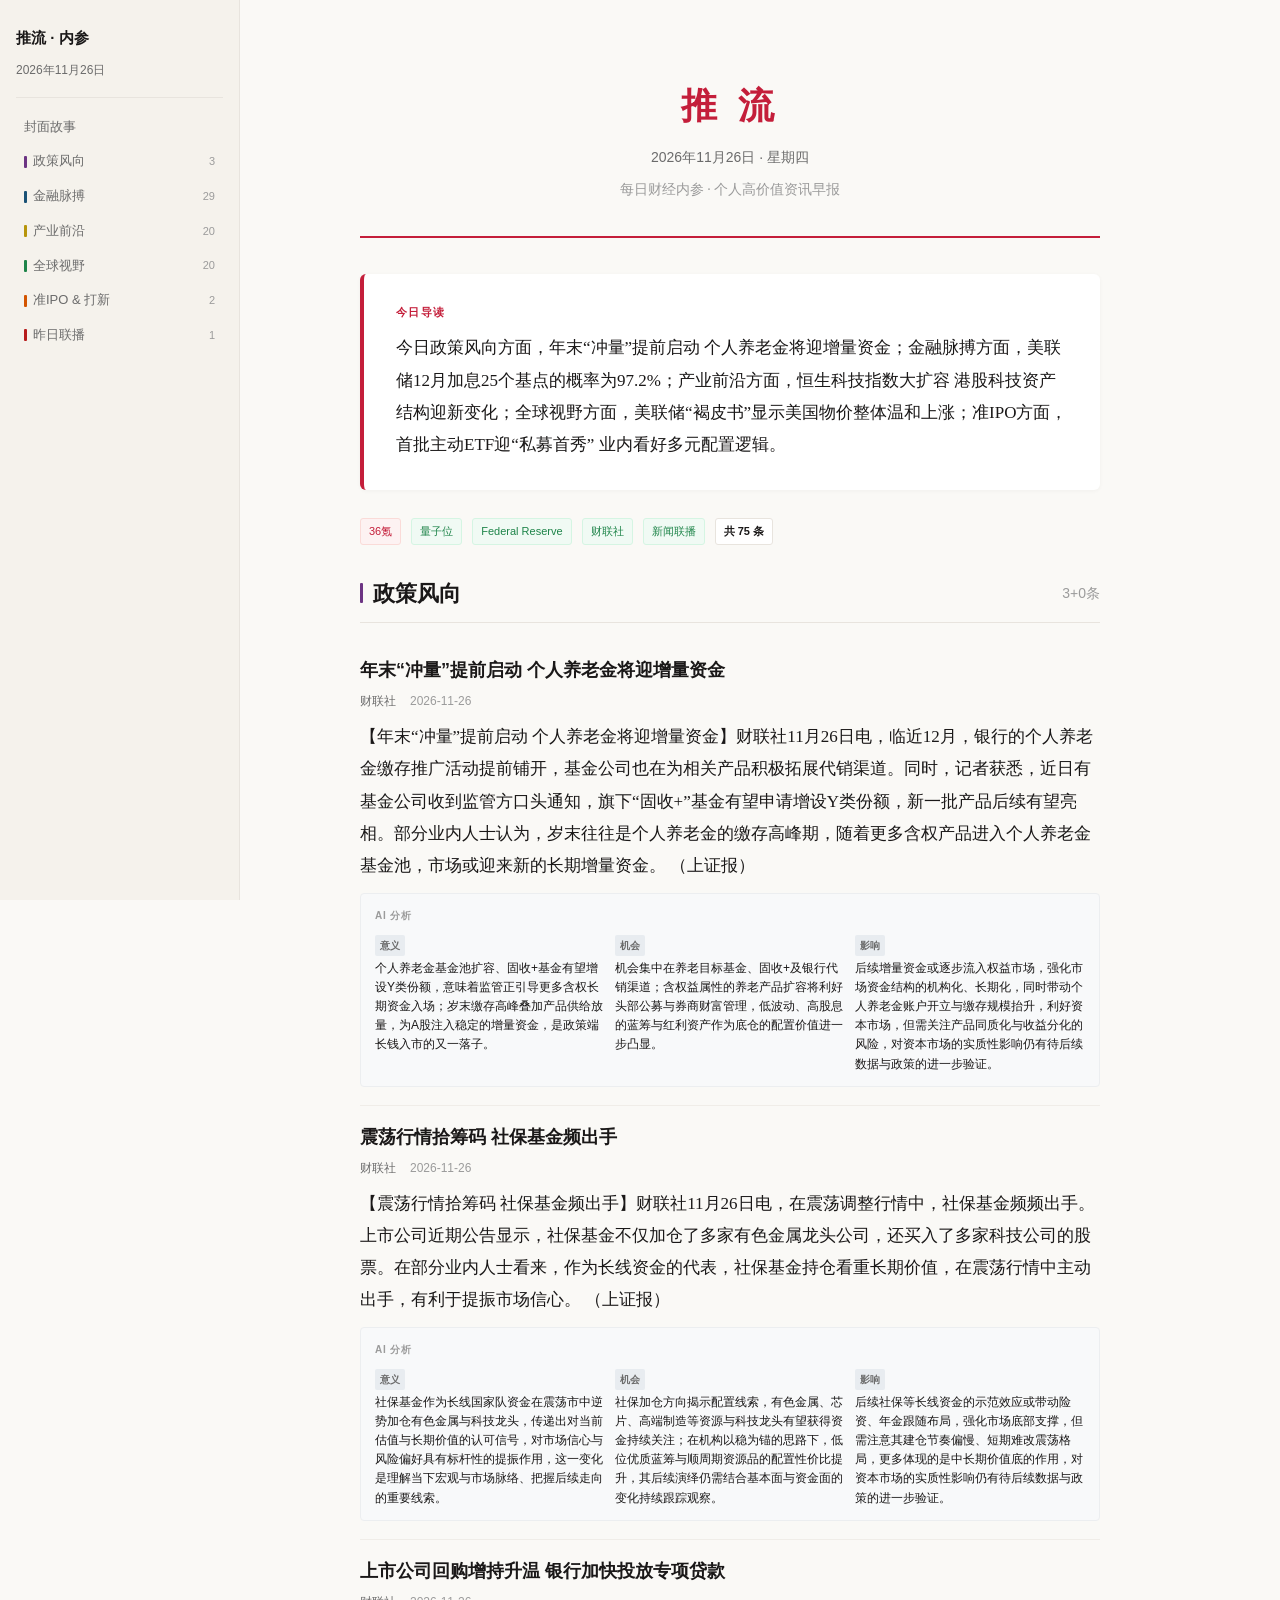
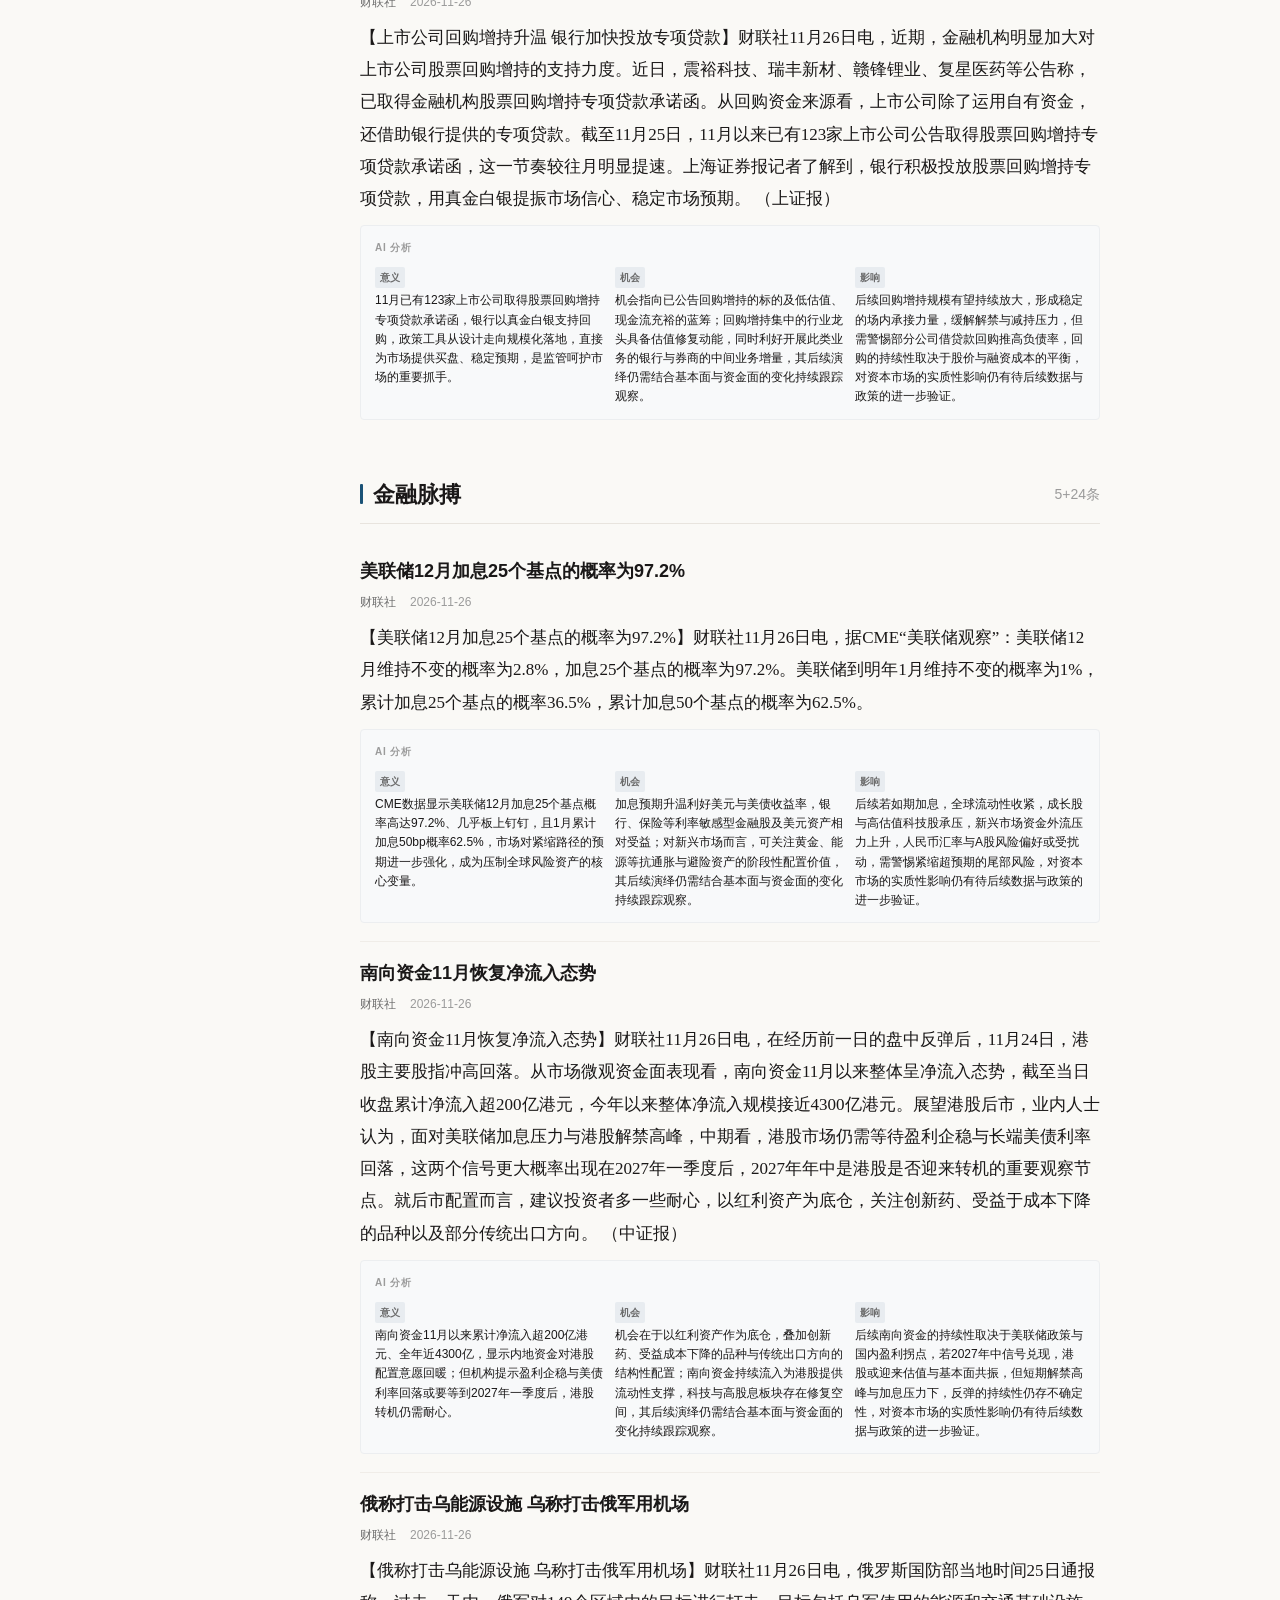
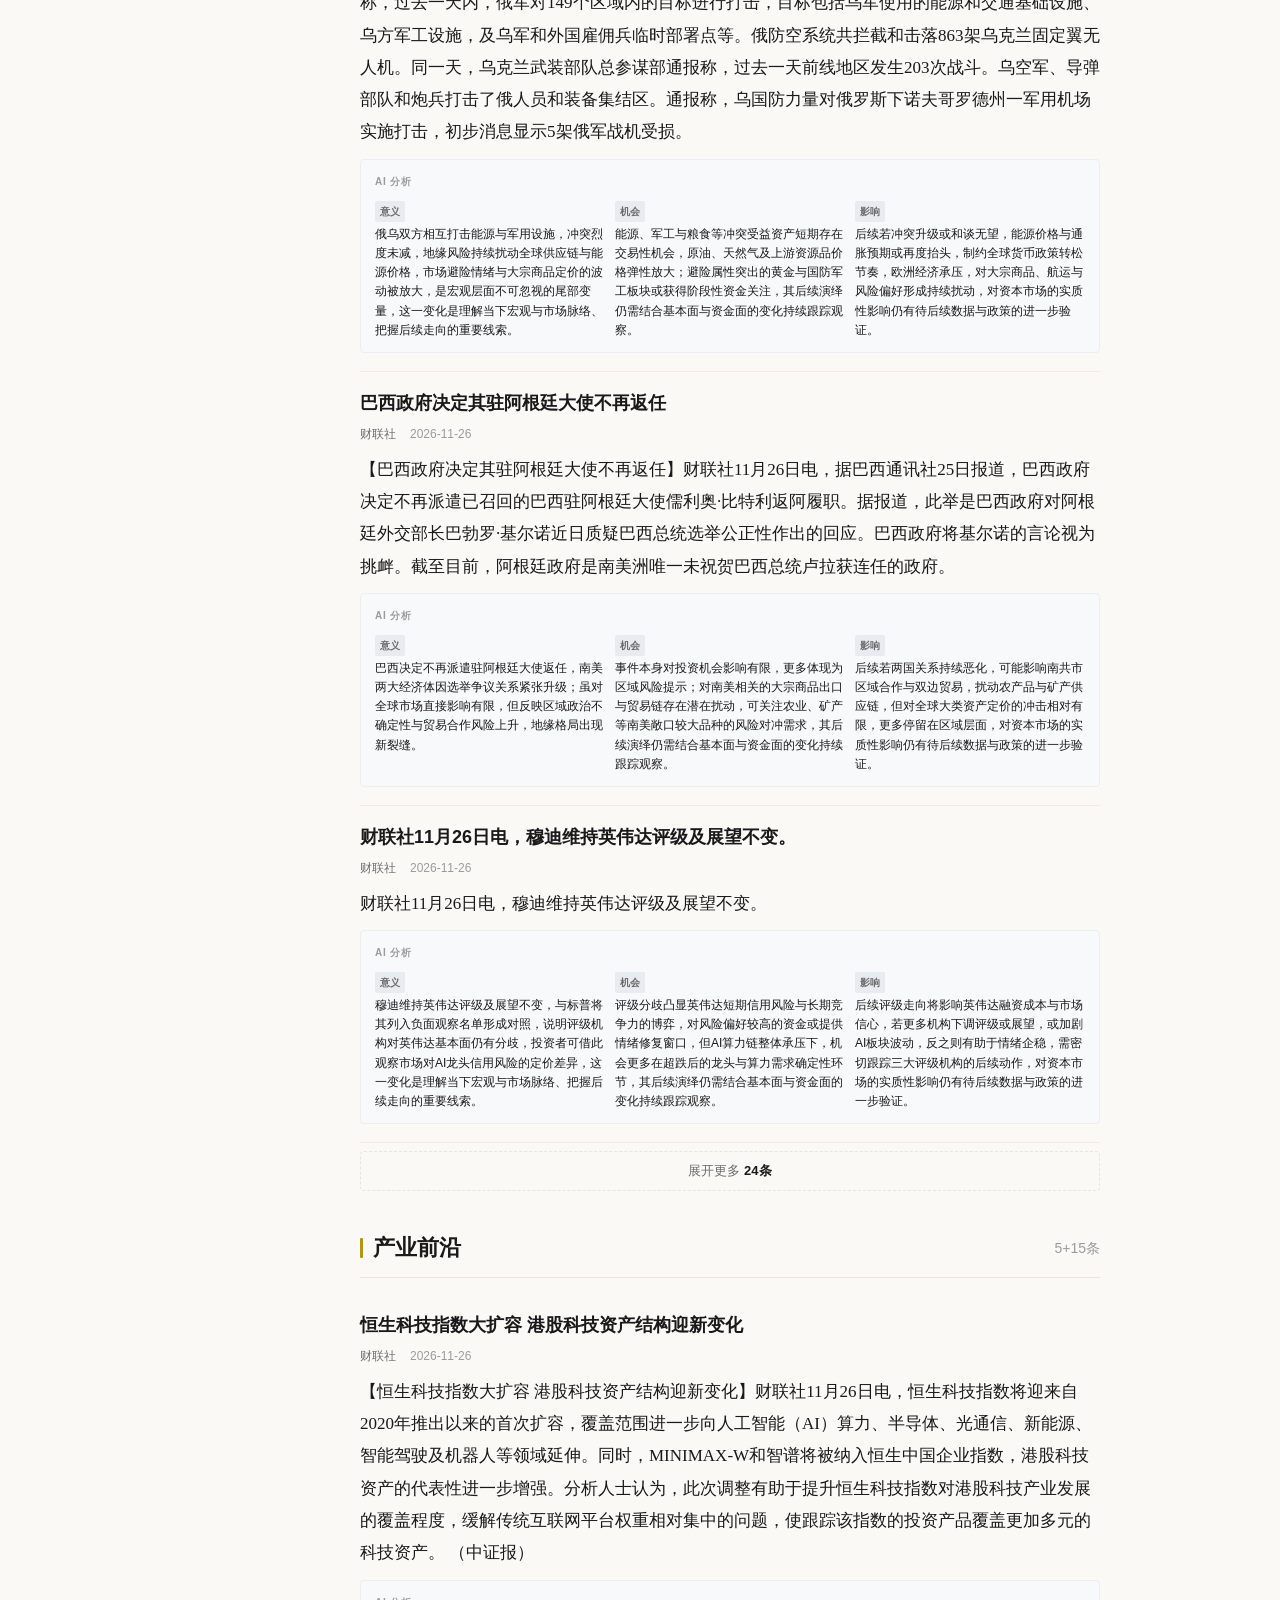
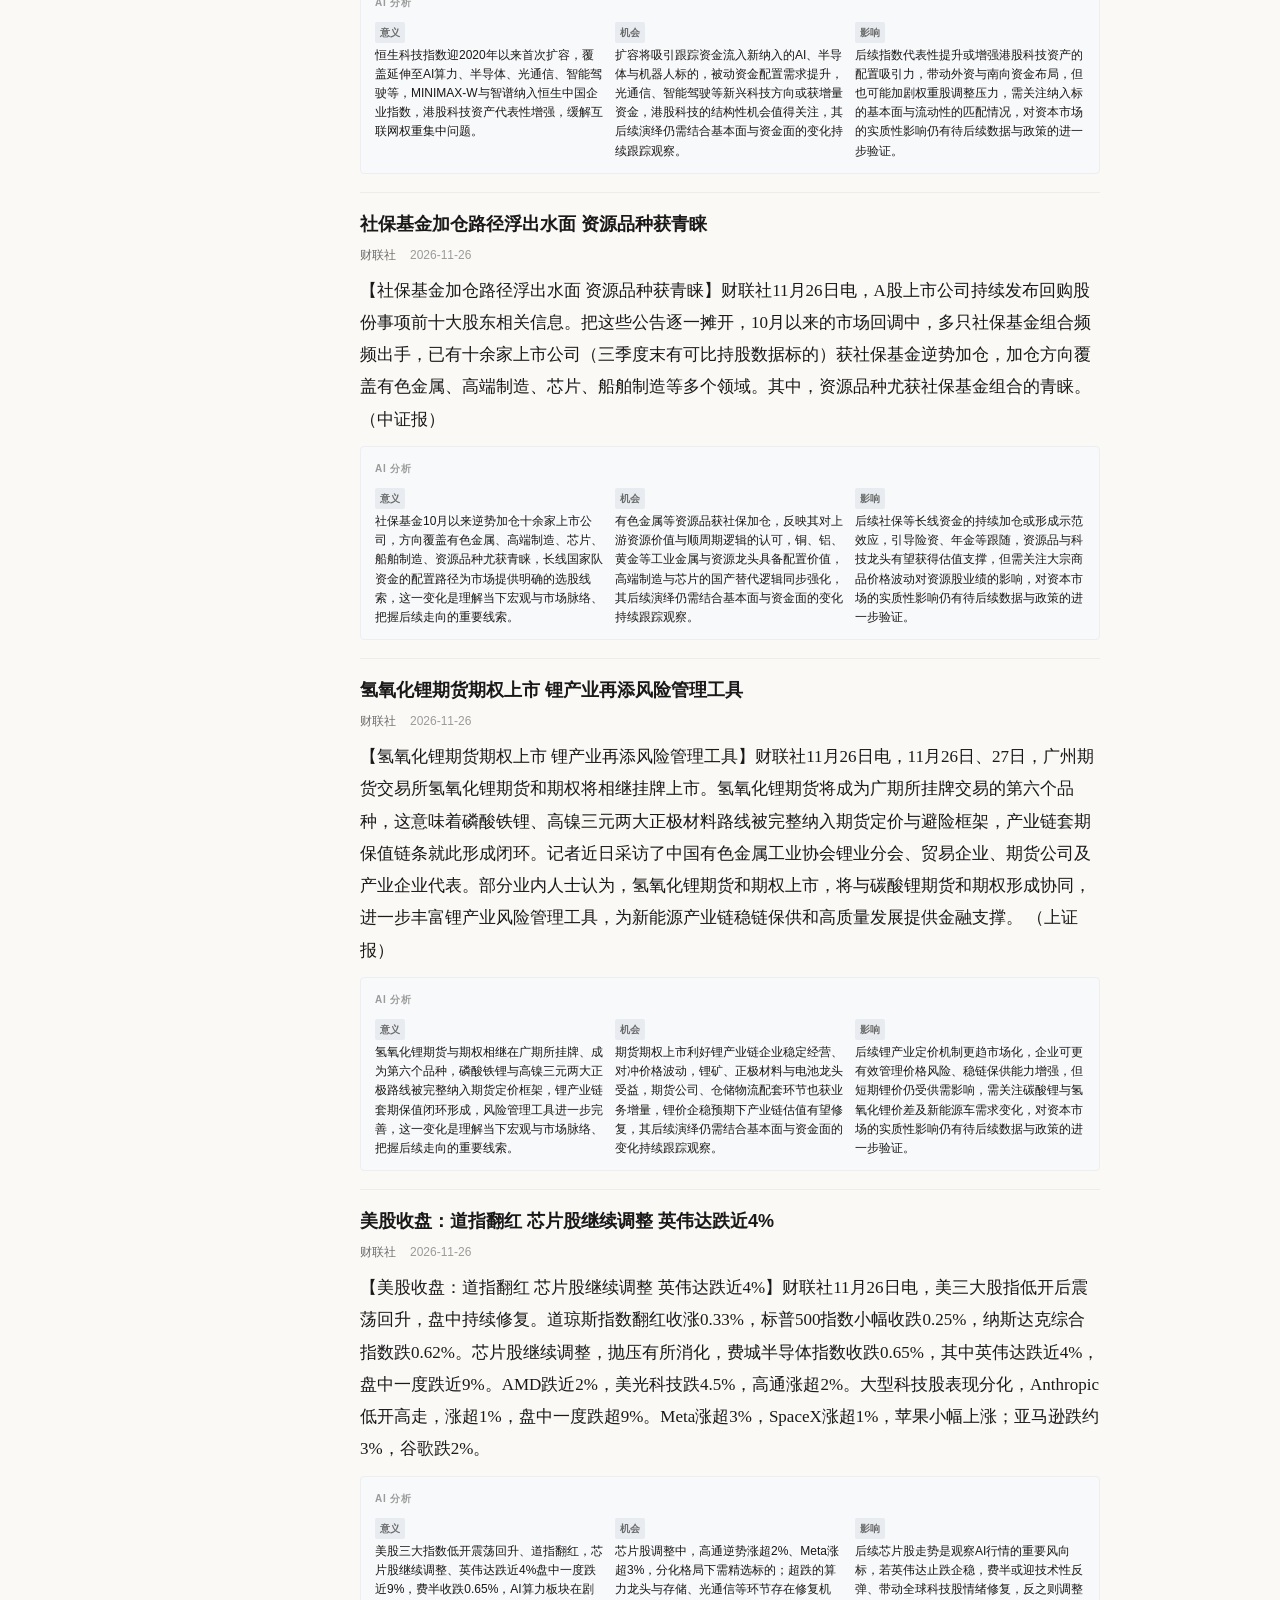
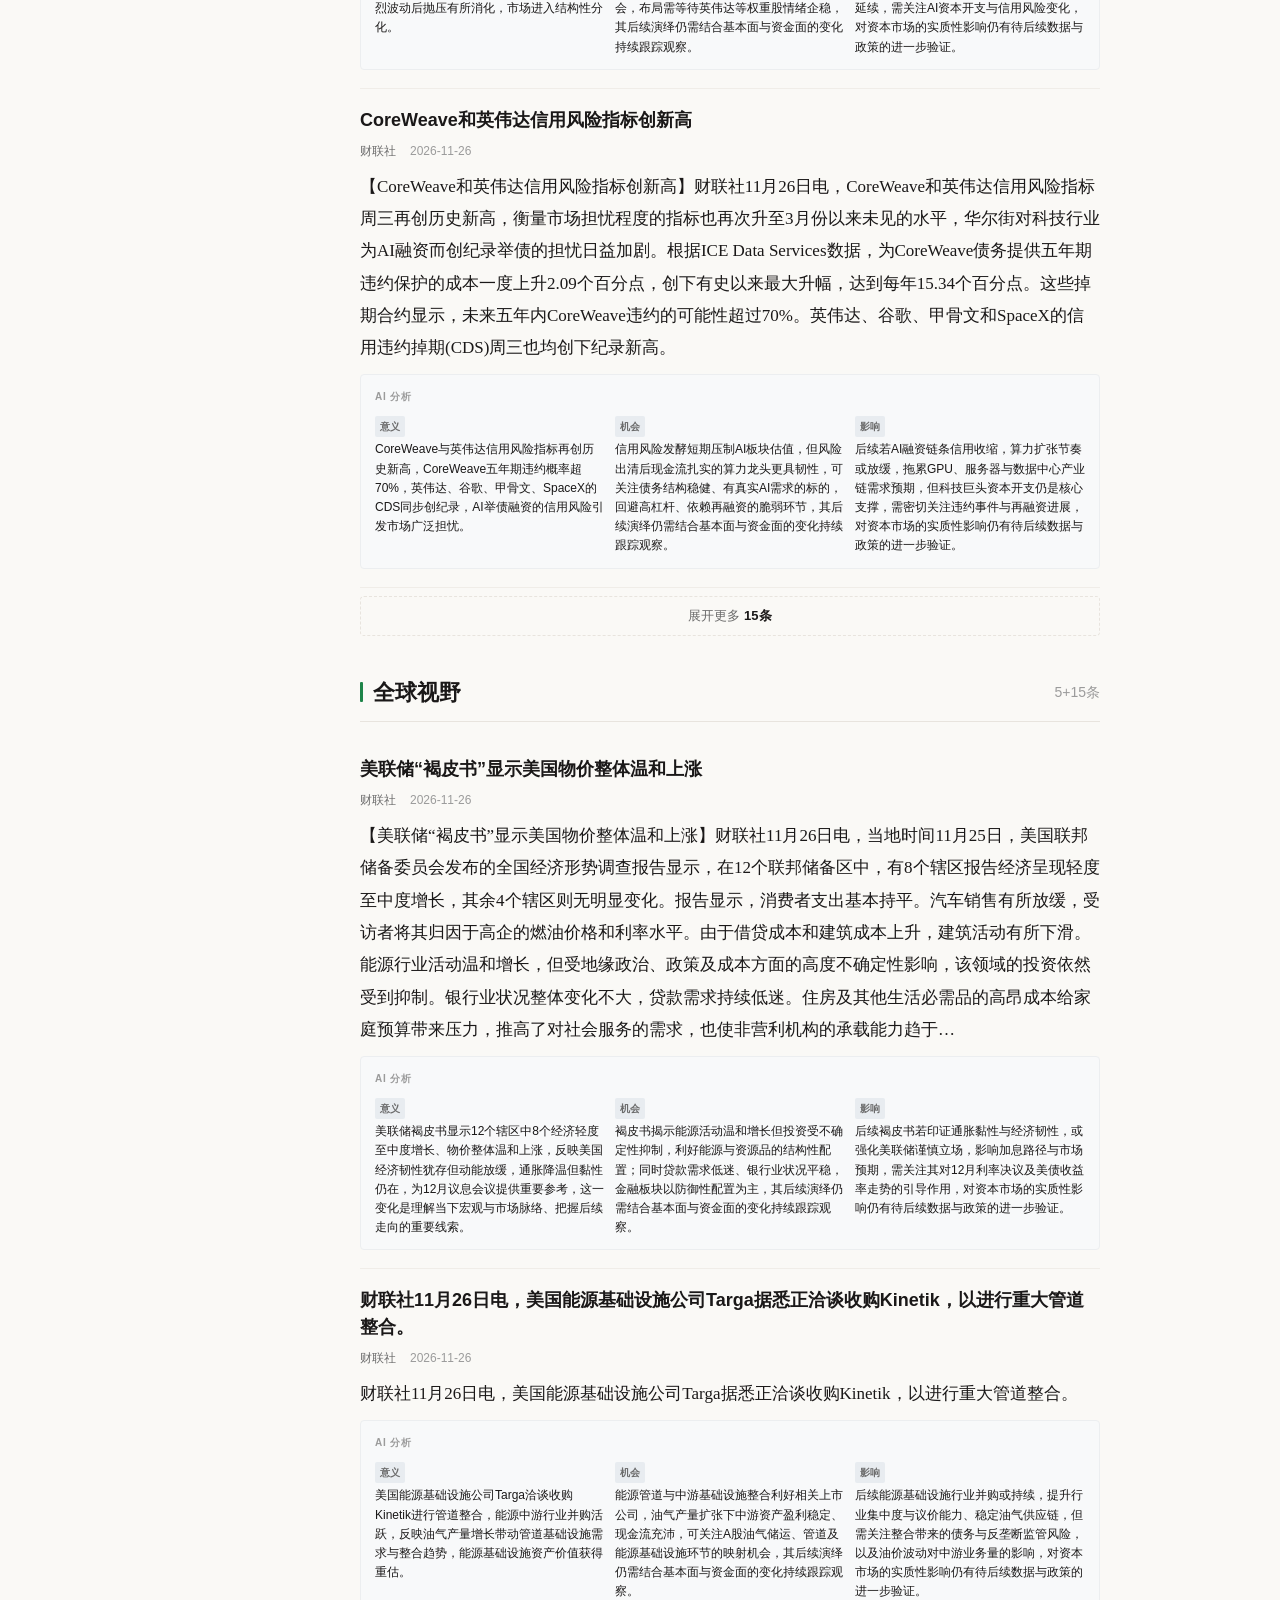
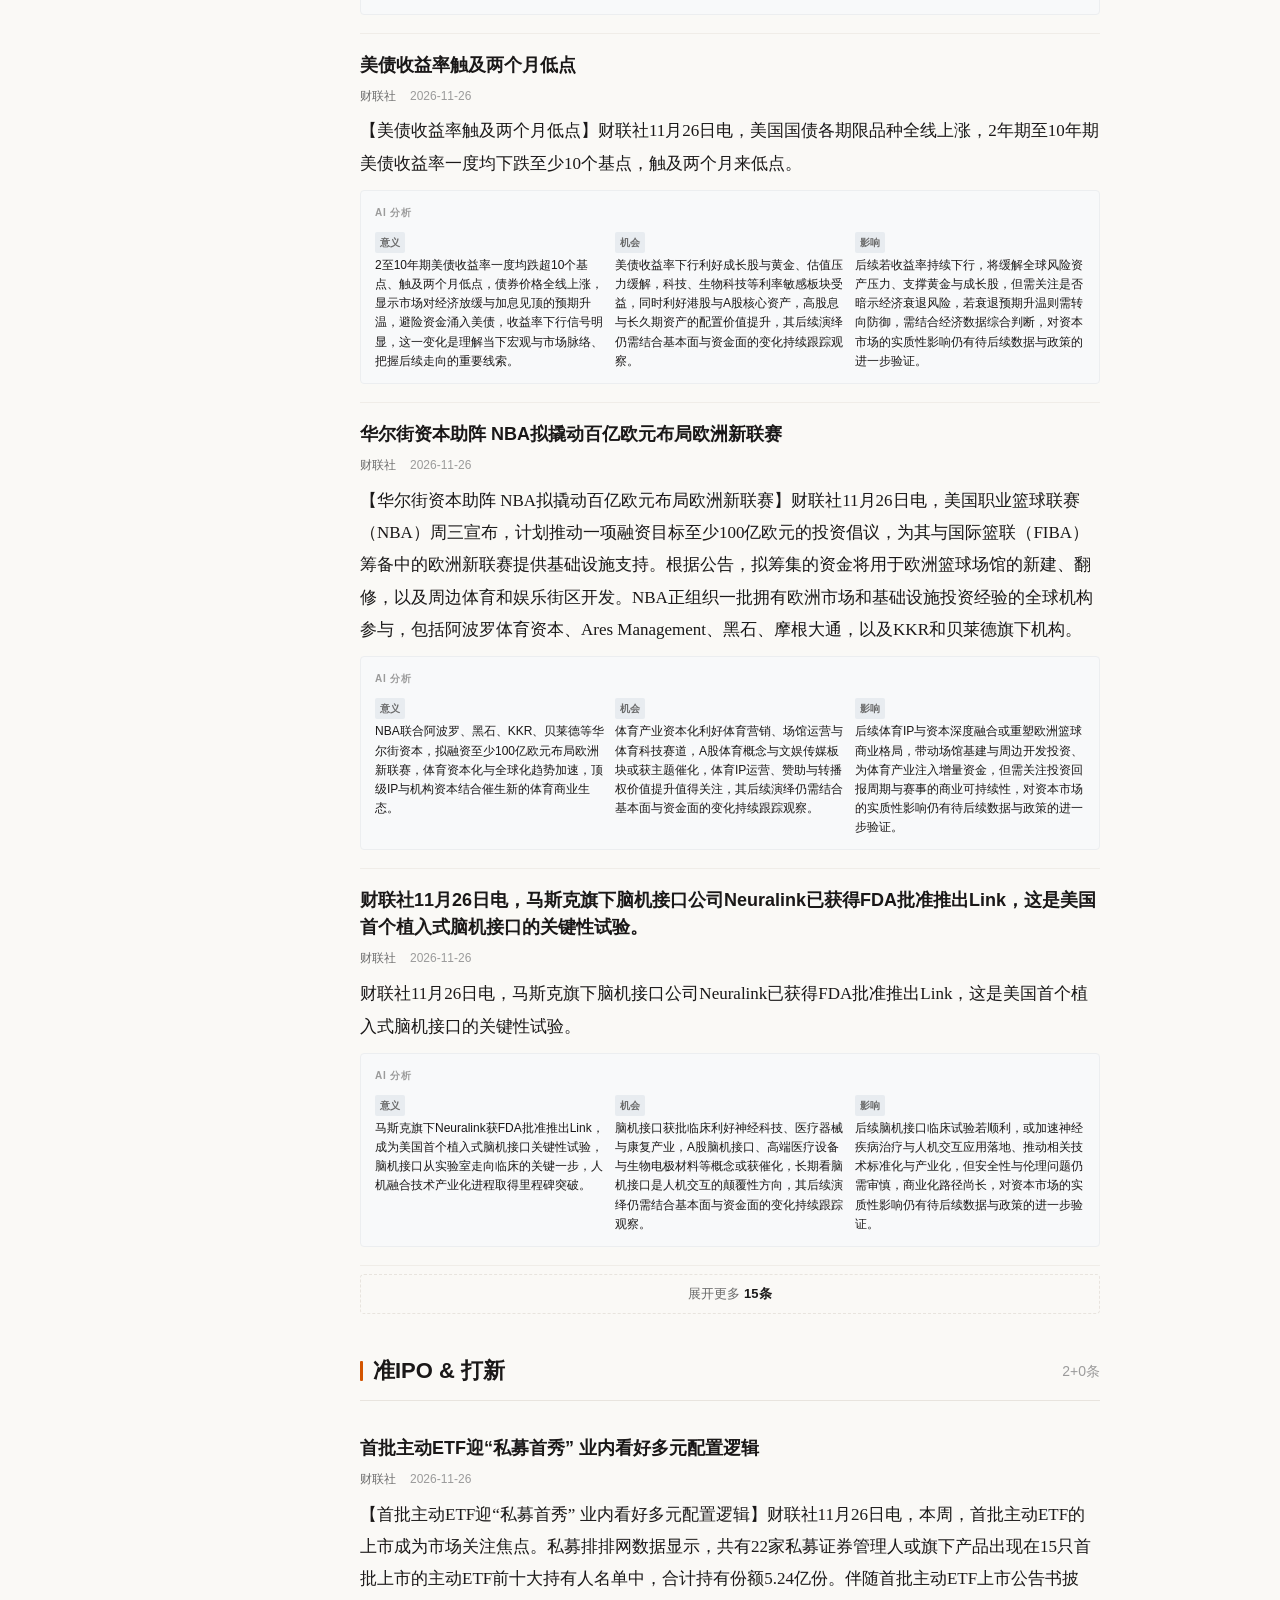
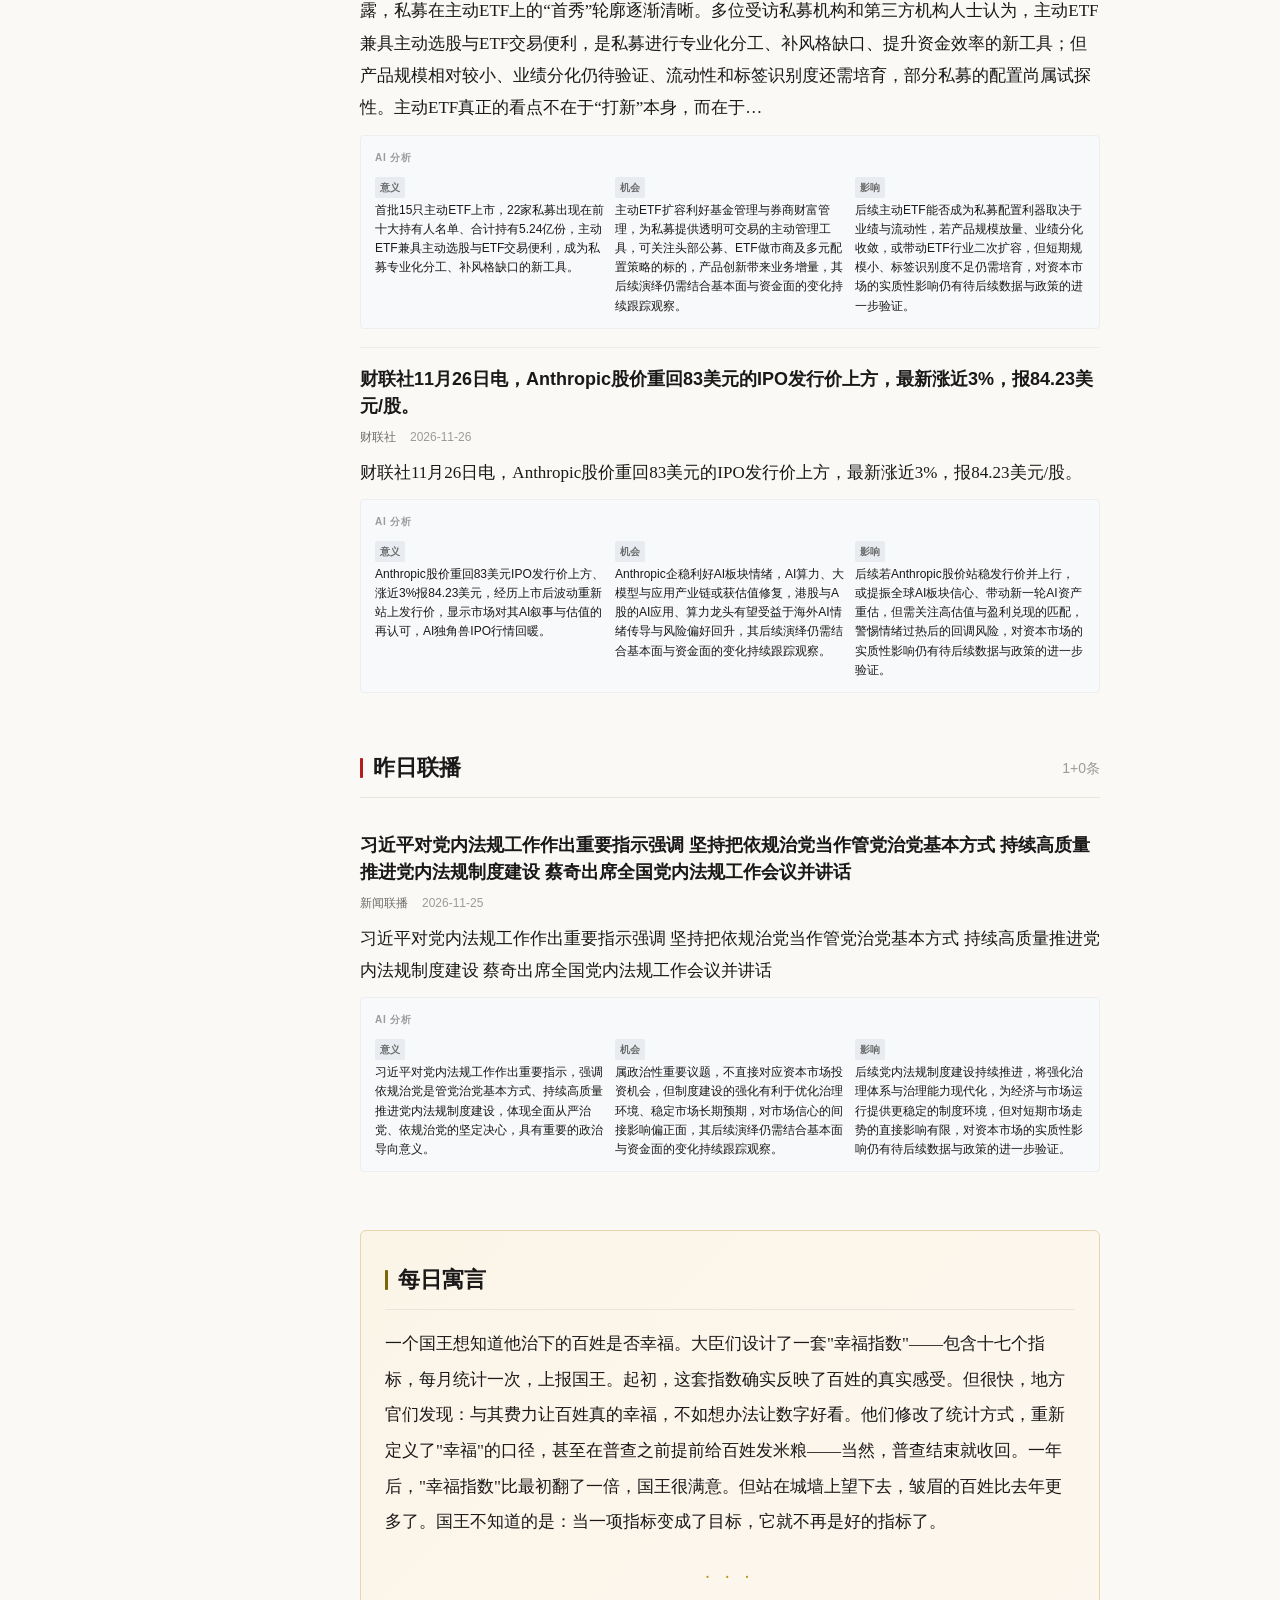
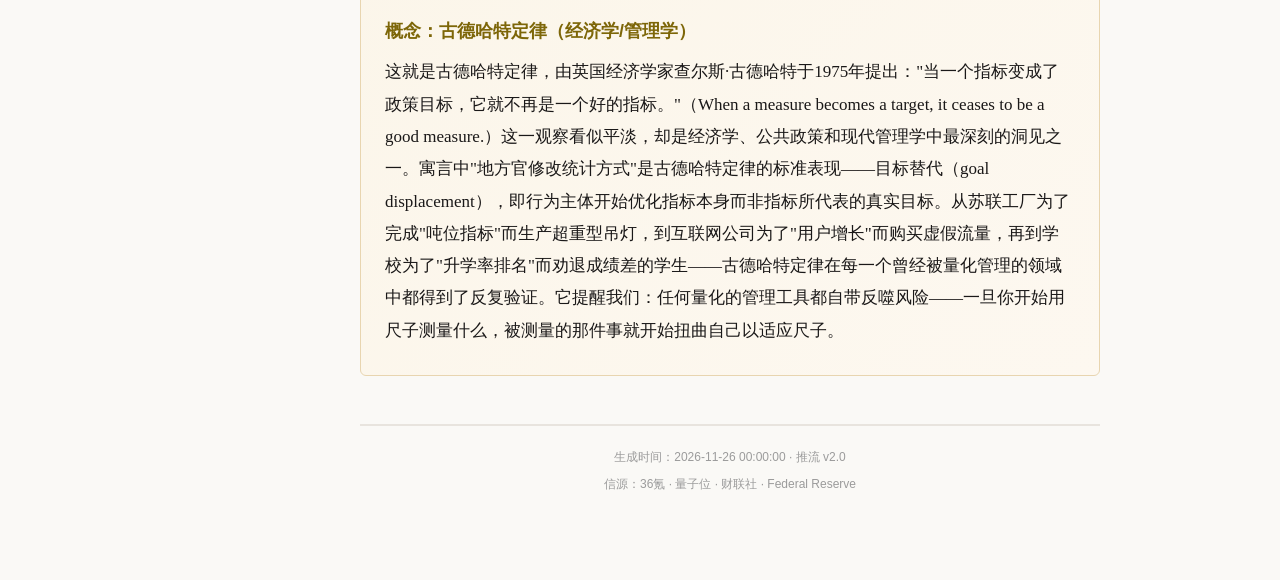
==== commit 6e6ca60c: "deploy: 2026-11-26" ====
--- a/index.html
+++ b/index.html
@@ -5,7 +5,7 @@
 <meta charset="UTF-8">
 <meta name="viewport" content="width=device-width, initial-scale=1.0">
 <meta name="color-scheme" content="light">
-<title>推流 · 2026年11月25日</title>
+<title>推流 · 2026年11月26日</title>
 <style>/* =============================================================================
  * 推流 v2.0 — 杂志式内参样式
  * 核心：留白、克制、层次分明、阅读舒适
@@ -288,7 +288,7 @@
 <nav class="toc-sidebar" id="toc-sidebar">
     <div class="toc-header">
         <span class="toc-header-title">推流 · 内参</span>
-        <span class="toc-header-date">2026年11月25日</span>
+        <span class="toc-header-date">2026年11月26日</span>
     </div>
     <ul class="toc-list">
         <li><a href="#cover" class="toc-link">封面故事</a></li>
@@ -301,7 +301,7 @@
         <li><a href="#sec-policy" class="toc-link toc-sec-link" data-sec="policy">
             <span class="toc-accent" style="background:#6C3483"></span>
             <span>政策风向</span>
-            <span class="toc-num">1</span>
+            <span class="toc-num">3</span>
         </a></li>
         
         
@@ -328,11 +328,17 @@
         <li><a href="#sec-global" class="toc-link toc-sec-link" data-sec="global">
             <span class="toc-accent" style="background:#1E8449"></span>
             <span>全球视野</span>
-            <span class="toc-num">21</span>
+            <span class="toc-num">20</span>
         </a></li>
         
         
         
+        
+        <li><a href="#sec-ipo" class="toc-link toc-sec-link" data-sec="ipo">
+            <span class="toc-accent" style="background:#D35400"></span>
+            <span>准IPO &amp; 打新</span>
+            <span class="toc-num">2</span>
+        </a></li>
         
         
         
@@ -352,7 +358,7 @@
 
 <header class="masthead">
     <div class="masthead-brand">推 流</div>
-    <div class="masthead-date">2026年11月25日 · 星期三</div>
+    <div class="masthead-date">2026年11月26日 · 星期四</div>
     <div class="masthead-sub">每日财经内参 · 个人高价值资讯早报</div>
 </header>
 
@@ -360,7 +366,7 @@
 
 <div class="overview" id="cover">
     <div class="overview-label">今日导读</div>
-    <div class="overview-text">今日政策风向方面，财联社11月25日电，加拿大皇家银行（RBC）预测特斯拉与SpaceX的合并公告；金融脉搏方面，美联储12月加息25个基点的概率为97.4%；产业前沿方面，半导体基本面未变订单足 沿光互连外溢上游；全球视野方面，德国数百学校接到炸弹威胁邮件 部分学校暂停授课、疏散师生；昨日联播方面，习近平向“声援巴勒斯坦人民国际日”纪念大会致贺电。</div>
+    <div class="overview-text">今日政策风向方面，年末“冲量”提前启动 个人养老金将迎增量资金；金融脉搏方面，美联储12月加息25个基点的概率为97.2%；产业前沿方面，恒生科技指数大扩容 港股科技资产结构迎新变化；全球视野方面，美联储“褐皮书”显示美国物价整体温和上涨；准IPO方面，首批主动ETF迎“私募首秀” 业内看好多元配置逻辑。</div>
 </div>
 
 
@@ -382,7 +388,7 @@
     <span class="src-tag ok">新闻联播</span>
     
     
-    <span class="src-tag total">共 72 条</span>
+    <span class="src-tag total">共 75 条</span>
 </div>
 
 
@@ -398,18 +404,18 @@
     <div class="sec-head">
         <span class="sec-bar" style="background:#6C3483"></span>
         <h2 class="sec-title">政策风向</h2>
-        <span class="sec-count">1+0条</span>
+        <span class="sec-count">3+0条</span>
     </div>
 
     
     
     <article class="card">
-        <h3 class="card-title">财联社11月25日电，加拿大皇家银行（RBC）预测特斯拉与SpaceX的合并公告可能在2027年初发布。</h3>
+        <h3 class="card-title">年末“冲量”提前启动 个人养老金将迎增量资金</h3>
         <div class="card-meta">
             <span class="card-source">财联社</span>
             
             
-            <span class="card-date">2026-11-25</span>
+            <span class="card-date">2026-11-26</span>
             
             
             
@@ -417,15 +423,71 @@
             
         </div>
         <div class="card-body">
-            <p>财联社11月25日电，加拿大皇家银行（RBC）预测特斯拉与SpaceX的合并公告可能在2027年初发布。</p>
+            <p>【年末“冲量”提前启动 个人养老金将迎增量资金】财联社11月26日电，临近12月，银行的个人养老金缴存推广活动提前铺开，基金公司也在为相关产品积极拓展代销渠道。同时，记者获悉，近日有基金公司收到监管方口头通知，旗下“固收+”基金有望申请增设Y类份额，新一批产品后续有望亮相。部分业内人士认为，岁末往往是个人养老金的缴存高峰期，随着更多含权产品进入个人养老金基金池，市场或迎来新的长期增量资金。 （上证报）</p>
         </div>
         
         <div class="ai-box">
             <div class="ai-label">AI 分析</div>
             <div class="ai-cols">
-                <div class="ai-col"><span class="ai-tag">意义</span><p>特斯拉与SpaceX若合并，将把马斯克旗下电动车与航天两大资产整合为一家横跨出行、能源、太空的超级巨头，其资本版图与治理结构都将面临重估，对全球科技资本格局具有标志性意义。</p></div>
-                <div class="ai-col"><span class="ai-tag">机会</span><p>合并预期升温将带动相关产业链关注度提升，包括卫星互联网、星链供应链、火箭复用，以及电动车电池、储能、自动驾驶协同赛道，A股映射的特斯拉供应链与卫星通信概念或获资金关注。</p></div>
-                <div class="ai-col"><span class="ai-tag">影响</span><p>若合并最终落地，可能引发科技股估值体系重塑，马斯克系资产联动性增强；同时需关注监管审批、治理结构与利益冲突风险，短期情绪扰动大于基本面兑现，须防预期反复。对资本市场而言，若消息持续发酵，相关概念股短期波动将显著放大，宜以事件驱动视角审慎参与。</p></div>
+                <div class="ai-col"><span class="ai-tag">意义</span><p>个人养老金基金池扩容、固收+基金有望增设Y类份额，意味着监管正引导更多含权长期资金入场；岁末缴存高峰叠加产品供给放量，为A股注入稳定的增量资金，是政策端长钱入市的又一落子。</p></div>
+                <div class="ai-col"><span class="ai-tag">机会</span><p>机会集中在养老目标基金、固收+及银行代销渠道；含权益属性的养老产品扩容将利好头部公募与券商财富管理，低波动、高股息的蓝筹与红利资产作为底仓的配置价值进一步凸显。</p></div>
+                <div class="ai-col"><span class="ai-tag">影响</span><p>后续增量资金或逐步流入权益市场，强化市场资金结构的机构化、长期化，同时带动个人养老金账户开立与缴存规模抬升，利好资本市场，但需关注产品同质化与收益分化的风险，对资本市场的实质性影响仍有待后续数据与政策的进一步验证。</p></div>
+            </div>
+        </div>
+        
+    </article>
+    
+    <article class="card">
+        <h3 class="card-title">震荡行情拾筹码 社保基金频出手</h3>
+        <div class="card-meta">
+            <span class="card-source">财联社</span>
+            
+            
+            <span class="card-date">2026-11-26</span>
+            
+            
+            
+            
+            
+        </div>
+        <div class="card-body">
+            <p>【震荡行情拾筹码 社保基金频出手】财联社11月26日电，在震荡调整行情中，社保基金频频出手。上市公司近期公告显示，社保基金不仅加仓了多家有色金属龙头公司，还买入了多家科技公司的股票。在部分业内人士看来，作为长线资金的代表，社保基金持仓看重长期价值，在震荡行情中主动出手，有利于提振市场信心。 （上证报）</p>
+        </div>
+        
+        <div class="ai-box">
+            <div class="ai-label">AI 分析</div>
+            <div class="ai-cols">
+                <div class="ai-col"><span class="ai-tag">意义</span><p>社保基金作为长线国家队资金在震荡市中逆势加仓有色金属与科技龙头，传递出对当前估值与长期价值的认可信号，对市场信心与风险偏好具有标杆性的提振作用，这一变化是理解当下宏观与市场脉络、把握后续走向的重要线索。</p></div>
+                <div class="ai-col"><span class="ai-tag">机会</span><p>社保加仓方向揭示配置线索，有色金属、芯片、高端制造等资源与科技龙头有望获得资金持续关注；在机构以稳为锚的思路下，低位优质蓝筹与顺周期资源品的配置性价比提升，其后续演绎仍需结合基本面与资金面的变化持续跟踪观察。</p></div>
+                <div class="ai-col"><span class="ai-tag">影响</span><p>后续社保等长线资金的示范效应或带动险资、年金跟随布局，强化市场底部支撑，但需注意其建仓节奏偏慢、短期难改震荡格局，更多体现的是中长期价值底的作用，对资本市场的实质性影响仍有待后续数据与政策的进一步验证。</p></div>
+            </div>
+        </div>
+        
+    </article>
+    
+    <article class="card">
+        <h3 class="card-title">上市公司回购增持升温 银行加快投放专项贷款</h3>
+        <div class="card-meta">
+            <span class="card-source">财联社</span>
+            
+            
+            <span class="card-date">2026-11-26</span>
+            
+            
+            
+            
+            
+        </div>
+        <div class="card-body">
+            <p>【上市公司回购增持升温 银行加快投放专项贷款】财联社11月26日电，近期，金融机构明显加大对上市公司股票回购增持的支持力度。近日，震裕科技、瑞丰新材、赣锋锂业、复星医药等公告称，已取得金融机构股票回购增持专项贷款承诺函。从回购资金来源看，上市公司除了运用自有资金，还借助银行提供的专项贷款。截至11月25日，11月以来已有123家上市公司公告取得股票回购增持专项贷款承诺函，这一节奏较往月明显提速。上海证券报记者了解到，银行积极投放股票回购增持专项贷款，用真金白银提振市场信心、稳定市场预期。 （上证报）</p>
+        </div>
+        
+        <div class="ai-box">
+            <div class="ai-label">AI 分析</div>
+            <div class="ai-cols">
+                <div class="ai-col"><span class="ai-tag">意义</span><p>11月已有123家上市公司取得股票回购增持专项贷款承诺函，银行以真金白银支持回购，政策工具从设计走向规模化落地，直接为市场提供买盘、稳定预期，是监管呵护市场的重要抓手。</p></div>
+                <div class="ai-col"><span class="ai-tag">机会</span><p>机会指向已公告回购增持的标的及低估值、现金流充裕的蓝筹；回购增持集中的行业龙头具备估值修复动能，同时利好开展此类业务的银行与券商的中间业务增量，其后续演绎仍需结合基本面与资金面的变化持续跟踪观察。</p></div>
+                <div class="ai-col"><span class="ai-tag">影响</span><p>后续回购增持规模有望持续放大，形成稳定的场内承接力量，缓解解禁与减持压力，但需警惕部分公司借贷款回购推高负债率，回购的持续性取决于股价与融资成本的平衡，对资本市场的实质性影响仍有待后续数据与政策的进一步验证。</p></div>
             </div>
         </div>
         
@@ -451,12 +513,12 @@
     
     
     <article class="card">
-        <h3 class="card-title">美联储12月加息25个基点的概率为97.4%</h3>
+        <h3 class="card-title">美联储12月加息25个基点的概率为97.2%</h3>
         <div class="card-meta">
             <span class="card-source">财联社</span>
             
             
-            <span class="card-date">2026-11-25</span>
+            <span class="card-date">2026-11-26</span>
             
             
             
@@ -464,29 +526,27 @@
             
         </div>
         <div class="card-body">
-            <p>【美联储12月加息25个基点的概率为97.4%】财联社11月25日电，据CME“美联储观察”：美联储12月加息25个基点的概率为97.4%，加息50个基点的概率为2.6%。美联储到明年1月加息25个基点的概率30.3%，累计加息50个基点的概率为67.9%，累计加息75个基点的概率为1.8%。
-
-[多源补充] 财联社11月25日电，CME“美联储观察”数据显示，美联储12月加息25个基点的概率为97.4%。</p>
+            <p>【美联储12月加息25个基点的概率为97.2%】财联社11月26日电，据CME“美联储观察”：美联储12月维持不变的概率为2.8%，加息25个基点的概率为97.2%。美联储到明年1月维持不变的概率为1%，累计加息25个基点的概率36.5%，累计加息50个基点的概率为62.5%。</p>
         </div>
         
         <div class="ai-box">
             <div class="ai-label">AI 分析</div>
             <div class="ai-cols">
-                <div class="ai-col"><span class="ai-tag">意义</span><p>市场对美联储12月加息25个基点的定价已接近满格，显示鹰派立场被充分消化，利率路径确定性大幅提升，成为当前全球风险资产定价的核心锚点之一。这一概率水平近乎「板上钉钉」，市场已进入等待兑现而非猜测方向的阶段。</p></div>
-                <div class="ai-col"><span class="ai-tag">机会</span><p>高确定性加息利好美元与美债短端收益率，压制成长股估值；A股关注利率敏感型资产承压与避险切换，金融、高股息板块相对占优，出口链或受人民币汇率波动影响。利率高企阶段，具备稳定现金流与高分红属性的资产防御价值凸显。</p></div>
-                <div class="ai-col"><span class="ai-tag">影响</span><p>若如期加息，全球流动性进一步收紧，新兴市场资金面承压；但预期充分之下「靴子落地」或引发阶段性利空出尽反弹，需跟踪点阵图与后续缩表节奏的边际变化。短期更需警惕的是加息落地后预期差的博弈，而非方向本身。</p></div>
+                <div class="ai-col"><span class="ai-tag">意义</span><p>CME数据显示美联储12月加息25个基点概率高达97.2%、几乎板上钉钉，且1月累计加息50bp概率62.5%，市场对紧缩路径的预期进一步强化，成为压制全球风险资产的核心变量。</p></div>
+                <div class="ai-col"><span class="ai-tag">机会</span><p>加息预期升温利好美元与美债收益率，银行、保险等利率敏感型金融股及美元资产相对受益；对新兴市场而言，可关注黄金、能源等抗通胀与避险资产的阶段性配置价值，其后续演绎仍需结合基本面与资金面的变化持续跟踪观察。</p></div>
+                <div class="ai-col"><span class="ai-tag">影响</span><p>后续若如期加息，全球流动性收紧，成长股与高估值科技股承压，新兴市场资金外流压力上升，人民币汇率与A股风险偏好或受扰动，需警惕紧缩超预期的尾部风险，对资本市场的实质性影响仍有待后续数据与政策的进一步验证。</p></div>
             </div>
         </div>
         
     </article>
     
     <article class="card">
-        <h3 class="card-title">财联社11月25日电，互换市场数据显示，加拿大央行12月加息概率从65%升至80%。</h3>
+        <h3 class="card-title">南向资金11月恢复净流入态势</h3>
         <div class="card-meta">
             <span class="card-source">财联社</span>
             
             
-            <span class="card-date">2026-11-25</span>
+            <span class="card-date">2026-11-26</span>
             
             
             
@@ -494,27 +554,27 @@
             
         </div>
         <div class="card-body">
-            <p>财联社11月25日电，互换市场数据显示，加拿大央行12月加息概率从65%升至80%。</p>
+            <p>【南向资金11月恢复净流入态势】财联社11月26日电，在经历前一日的盘中反弹后，11月24日，港股主要股指冲高回落。从市场微观资金面表现看，南向资金11月以来整体呈净流入态势，截至当日收盘累计净流入超200亿港元，今年以来整体净流入规模接近4300亿港元。展望港股后市，业内人士认为，面对美联储加息压力与港股解禁高峰，中期看，港股市场仍需等待盈利企稳与长端美债利率回落，这两个信号更大概率出现在2027年一季度后，2027年年中是港股是否迎来转机的重要观察节点。就后市配置而言，建议投资者多一些耐心，以红利资产为底仓，关注创新药、受益于成本下降的品种以及部分传统出口方向。 （中证报）</p>
         </div>
         
         <div class="ai-box">
             <div class="ai-label">AI 分析</div>
             <div class="ai-cols">
-                <div class="ai-col"><span class="ai-tag">意义</span><p>加拿大央行12月加息概率从65%升至80%，反映主要发达经济体在通胀黏性下的货币收紧共振，与美联储形成同步鹰派，强化了全球紧缩周期尚未结束的判断。主要央行同步偏鹰，令全球无风险利率中枢难以快速下移，压制高估值资产。</p></div>
-                <div class="ai-col"><span class="ai-tag">机会</span><p>加元走强预期下，加拿大资产与大宗商品计价或有波动；关注对原油、木材等资源品出口及北美一体化供应链的传导，国内出口北美企业或受汇率与需求双重影响。资源国货币收紧或对大宗商品需求形成边际抑制，需警惕商品价格的回调风险。</p></div>
-                <div class="ai-col"><span class="ai-tag">影响</span><p>若主要央行同步收紧，全球风险偏好或承压，高估值资产波动加大；但若通胀数据回落，加息预期仍有下修空间，市场对利率拐点的博弈将加剧，波动率抬升。加息预期的持续升温，将令市场对「降息交易」的押注进一步延后。</p></div>
+                <div class="ai-col"><span class="ai-tag">意义</span><p>南向资金11月以来累计净流入超200亿港元、全年近4300亿，显示内地资金对港股配置意愿回暖；但机构提示盈利企稳与美债利率回落或要等到2027年一季度后，港股转机仍需耐心。</p></div>
+                <div class="ai-col"><span class="ai-tag">机会</span><p>机会在于以红利资产作为底仓，叠加创新药、受益成本下降的品种与传统出口方向的结构性配置；南向资金持续流入为港股提供流动性支撑，科技与高股息板块存在修复空间，其后续演绎仍需结合基本面与资金面的变化持续跟踪观察。</p></div>
+                <div class="ai-col"><span class="ai-tag">影响</span><p>后续南向资金的持续性取决于美联储政策与国内盈利拐点，若2027年中信号兑现，港股或迎来估值与基本面共振，但短期解禁高峰与加息压力下，反弹的持续性仍存不确定性，对资本市场的实质性影响仍有待后续数据与政策的进一步验证。</p></div>
             </div>
         </div>
         
     </article>
     
     <article class="card">
-        <h3 class="card-title">财联社11月25日电，美股股指期货高开，其中纳指期货涨0.12%。</h3>
+        <h3 class="card-title">俄称打击乌能源设施 乌称打击俄军用机场</h3>
         <div class="card-meta">
             <span class="card-source">财联社</span>
             
             
-            <span class="card-date">2026-11-25</span>
+            <span class="card-date">2026-11-26</span>
             
             
             
@@ -522,27 +582,27 @@
             
         </div>
         <div class="card-body">
-            <p>财联社11月25日电，美股股指期货小幅高开，其中纳指期货涨0.12%。</p>
+            <p>【俄称打击乌能源设施 乌称打击俄军用机场】财联社11月26日电，俄罗斯国防部当地时间25日通报称，过去一天内，俄军对149个区域内的目标进行打击，目标包括乌军使用的能源和交通基础设施、乌方军工设施，及乌军和外国雇佣兵临时部署点等。俄防空系统共拦截和击落863架乌克兰固定翼无人机。同一天，乌克兰武装部队总参谋部通报称，过去一天前线地区发生203次战斗。乌空军、导弹部队和炮兵打击了俄人员和装备集结区。通报称，乌国防力量对俄罗斯下诺夫哥罗德州一军用机场实施打击，初步消息显示5架俄军战机受损。</p>
         </div>
         
         <div class="ai-box">
             <div class="ai-label">AI 分析</div>
             <div class="ai-cols">
-                <div class="ai-col"><span class="ai-tag">意义</span><p>美股股指期货小幅高开、纳指期货涨0.12%，显示隔夜市场情绪企稳，但涨幅微弱，反映连续波动后进入观望，多空分歧仍未收敛，方向缺乏明确主线。观望情绪意味着市场在等待更明确的方向信号，短期以震荡整固为主。</p></div>
-                <div class="ai-col"><span class="ai-tag">机会</span><p>情绪企稳有利于科技成长股短期的超跌修复，但力度有限；关注AI硬件、半导体等前期重挫板块能否获得资金回流，以及中概股、恒生科技的情绪联动。前期超跌的科技龙头若获资金回流，或率先走出修复行情。</p></div>
-                <div class="ai-col"><span class="ai-tag">影响</span><p>若反弹无法放量确认，警惕冲高回落；美联储加息临近仍是主要压制，市场或维持高波动震荡，建议控制仓位、等待方向明朗后再考虑加码。在方向未明前，控制仓位、以配置思维应对波动是更稳妥的选择。</p></div>
+                <div class="ai-col"><span class="ai-tag">意义</span><p>俄乌双方相互打击能源与军用设施，冲突烈度未减，地缘风险持续扰动全球供应链与能源价格，市场避险情绪与大宗商品定价的波动被放大，是宏观层面不可忽视的尾部变量，这一变化是理解当下宏观与市场脉络、把握后续走向的重要线索。</p></div>
+                <div class="ai-col"><span class="ai-tag">机会</span><p>能源、军工与粮食等冲突受益资产短期存在交易性机会，原油、天然气及上游资源品价格弹性放大；避险属性突出的黄金与国防军工板块或获得阶段性资金关注，其后续演绎仍需结合基本面与资金面的变化持续跟踪观察。</p></div>
+                <div class="ai-col"><span class="ai-tag">影响</span><p>后续若冲突升级或和谈无望，能源价格与通胀预期或再度抬头，制约全球货币政策转松节奏，欧洲经济承压，对大宗商品、航运与风险偏好形成持续扰动，对资本市场的实质性影响仍有待后续数据与政策的进一步验证。</p></div>
             </div>
         </div>
         
     </article>
     
     <article class="card">
-        <h3 class="card-title">从逆势加仓到结构调仓 险资寻求资产配置再平衡</h3>
+        <h3 class="card-title">巴西政府决定其驻阿根廷大使不再返任</h3>
         <div class="card-meta">
             <span class="card-source">财联社</span>
             
             
-            <span class="card-date">2026-11-25</span>
+            <span class="card-date">2026-11-26</span>
             
             
             
@@ -550,27 +610,27 @@
             
         </div>
         <div class="card-body">
-            <p>【从逆势加仓到结构调仓 险资寻求资产配置再平衡】财联社11月25日电，经历三季度逆势加仓股票后，保险资金正转向配置再平衡。记者近日从业内调研获悉，2026年第三季度，在股票市场持续回调的过程中，保险资金逆势加仓了股票资产；四季度以来，随着市场震荡回调，保险资金在风控、偿付能力等约束下，转向权益资产配置的再平衡。 （上证报）</p>
+            <p>【巴西政府决定其驻阿根廷大使不再返任】财联社11月26日电，据巴西通讯社25日报道，巴西政府决定不再派遣已召回的巴西驻阿根廷大使儒利奥·比特利返阿履职。据报道，此举是巴西政府对阿根廷外交部长巴勃罗·基尔诺近日质疑巴西总统选举公正性作出的回应。巴西政府将基尔诺的言论视为挑衅。截至目前，阿根廷政府是南美洲唯一未祝贺巴西总统卢拉获连任的政府。</p>
         </div>
         
         <div class="ai-box">
             <div class="ai-label">AI 分析</div>
             <div class="ai-cols">
-                <div class="ai-col"><span class="ai-tag">意义</span><p>险资从三季度逆势加仓转向四季度配置再平衡，折射长线资金在风控与偿付能力约束下的审慎，其仓位变化是A股中期资金面的重要风向标。长线资金的再平衡，往往意味着阶段性兑现浮盈而非趋势性离场。</p></div>
-                <div class="ai-col"><span class="ai-tag">机会</span><p>险资再平衡偏好高股息、低波动、现金流稳定的蓝筹与红利资产，银行、公用事业、险资重仓的优质龙头受益；同时关注其减持方向带来的结构性压力。红利资产与高股息蓝筹或成为险资再平衡的主要增配方向。</p></div>
-                <div class="ai-col"><span class="ai-tag">影响</span><p>长线资金转向再平衡或阶段性压制权益增量资金，但可平滑市场波动；若市场企稳，险资或重新增配，关注其季报持仓变化对相关标的的资金面影响。再平衡有助于降低市场系统性波动，但对增量资金形成一定约束。</p></div>
+                <div class="ai-col"><span class="ai-tag">意义</span><p>巴西决定不再派遣驻阿根廷大使返任，南美两大经济体因选举争议关系紧张升级；虽对全球市场直接影响有限，但反映区域政治不确定性与贸易合作风险上升，地缘格局出现新裂缝。</p></div>
+                <div class="ai-col"><span class="ai-tag">机会</span><p>事件本身对投资机会影响有限，更多体现为区域风险提示；对南美相关的大宗商品出口与贸易链存在潜在扰动，可关注农业、矿产等南美敞口较大品种的风险对冲需求，其后续演绎仍需结合基本面与资金面的变化持续跟踪观察。</p></div>
+                <div class="ai-col"><span class="ai-tag">影响</span><p>后续若两国关系持续恶化，可能影响南共市区域合作与双边贸易，扰动农产品与矿产供应链，但对全球大类资产定价的冲击相对有限，更多停留在区域层面，对资本市场的实质性影响仍有待后续数据与政策的进一步验证。</p></div>
             </div>
         </div>
         
     </article>
     
     <article class="card">
-        <h3 class="card-title">财联社11月25日电，戴尔表示，客户短期内将预算优先投向服务器和存储，选择推迟部分PC相关更新。</h3>
+        <h3 class="card-title">财联社11月26日电，穆迪维持英伟达评级及展望不变。</h3>
         <div class="card-meta">
             <span class="card-source">财联社</span>
             
             
-            <span class="card-date">2026-11-25</span>
+            <span class="card-date">2026-11-26</span>
             
             
             
@@ -578,15 +638,15 @@
             
         </div>
         <div class="card-body">
-            <p>财联社11月25日电，戴尔表示，客户短期内将预算优先投向服务器和存储，选择推迟部分PC相关更新。</p>
+            <p>财联社11月26日电，穆迪维持英伟达评级及展望不变。</p>
         </div>
         
         <div class="ai-box">
             <div class="ai-label">AI 分析</div>
             <div class="ai-cols">
-                <div class="ai-col"><span class="ai-tag">意义</span><p>企业IT预算从PC向服务器、存储迁移，印证AI算力基础设施建设仍是企业支出核心优先级，传统PC需求被结构性挤压，反映IT支出重心发生切换。算力基建优先于传统设备，已成为企业IT支出的确定性主线。</p></div>
-                <div class="ai-col"><span class="ai-tag">机会</span><p>服务器、存储、AI算力产业链景气延续，利好戴尔、HPE及上游存储芯片、服务器代工；PC产业链短期承压，关注AI PC能否成为下一轮换机催化。服务器与存储需求上行，利好算力硬件与数据中心配套产业链。</p></div>
-                <div class="ai-col"><span class="ai-tag">影响</span><p>预算再分配将加剧IT硬件内部结构性分化，算力相关订单确定性增强；但需警惕AI投资回报不及预期引发的资本开支降温风险，关注企业支出节奏变化。需警惕PC更新推迟对传统硬件厂商的短期业绩拖累。</p></div>
+                <div class="ai-col"><span class="ai-tag">意义</span><p>穆迪维持英伟达评级及展望不变，与标普将其列入负面观察名单形成对照，说明评级机构对英伟达基本面仍有分歧，投资者可借此观察市场对AI龙头信用风险的定价差异，这一变化是理解当下宏观与市场脉络、把握后续走向的重要线索。</p></div>
+                <div class="ai-col"><span class="ai-tag">机会</span><p>评级分歧凸显英伟达短期信用风险与长期竞争力的博弈，对风险偏好较高的资金或提供情绪修复窗口，但AI算力链整体承压下，机会更多在超跌后的龙头与算力需求确定性环节，其后续演绎仍需结合基本面与资金面的变化持续跟踪观察。</p></div>
+                <div class="ai-col"><span class="ai-tag">影响</span><p>后续评级走向将影响英伟达融资成本与市场信心，若更多机构下调评级或展望，或加剧AI板块波动，反之则有助于情绪企稳，需密切跟踪三大评级机构的后续动作，对资本市场的实质性影响仍有待后续数据与政策的进一步验证。</p></div>
             </div>
         </div>
         
@@ -601,626 +661,627 @@
     <div class="collapsed-items">
         
         <article class="card">
-            <h3 class="card-title">财联社11月25日电，惠普股价盘后转跌，最新下跌4%，此前一度上涨15%。</h3>
-            <div class="card-meta">
-                <span class="card-source">财联社</span>
-                
-                <span class="card-date">2026-11-25</span>
-                
-                
-                
-                
-            </div>
-            <div class="card-body">
-                <p>财联社11月25日电，惠普股价盘后转跌，最新下跌4%，此前一度上涨15%。
-
-[多源补充] 财联社11月25日电，惠普股价盘后上涨14.5%，此前公布的业绩超预期。</p>
-            </div>
-            
-            <div class="ai-box">
-                <div class="ai-label">AI 分析</div>
-                <div class="ai-cols">
-                    <div class="ai-col"><span class="ai-tag">意义</span><p>惠普业绩超预期后股价「高开低走」转跌，显示市场对PC复苏持续性存疑，利好兑现后出现获利了结，反映硬件板块情绪脆弱与估值分歧并存。利好兑现后的回落，反映市场对复苏斜率仍存疑虑，情绪偏谨慎。</p></div>
-                    <div class="ai-col"><span class="ai-tag">机会</span><p>业绩超预期但股价回落，或提供逢低关注窗口；PC换机与AI PC渗透是中期看点，关注面板、存储、代工等供应链订单改善与惠普库存去化进展。AI PC与换机周期的中期逻辑未变，调整或带来分批关注机会。</p></div>
-                    <div class="ai-col"><span class="ai-tag">影响</span><p>若PC需求复苏证伪，硬件板块或延续调整；惠普作为PC风向标，其指引与库存变化将影响市场对消费电子周期的判断，需跟踪后续渠道销售数据。后续渠道库存与出货数据将是验证复苏成色的关键。</p></div>
-                </div>
-            </div>
-            
-        </article>
-        
-        <article class="card">
-            <h3 class="card-title">财联社11月25日电，富时A50期指连续夜盘收跌0.58%，报12697点。</h3>
-            <div class="card-meta">
-                <span class="card-source">财联社</span>
-                
-                <span class="card-date">2026-11-25</span>
-                
-                
-                
-                
-            </div>
-            <div class="card-body">
-                <p>财联社11月25日电，富时A50期指连续夜盘收跌0.58%，报12697点。</p>
-            </div>
-            
-            <div class="ai-box">
-                <div class="ai-label">AI 分析</div>
-                <div class="ai-cols">
-                    <div class="ai-col"><span class="ai-tag">意义</span><p>富时A50期指夜盘收跌0.58%，反映海外资金对A股短期情绪偏谨慎，隔夜外盘波动与美联储加息预期或压制风险偏好，对今日开盘形成偏空指引。期指走弱为今日A股开盘定下偏谨慎基调，关注低开后资金承接力度。</p></div>
-                    <div class="ai-col"><span class="ai-tag">机会</span><p>期指走弱或带来大盘低开，关注防御性板块与高股息资产的相对价值；若低开企稳，可关注错杀的核心蓝筹与业绩确定性标的的逢低配置机会。若低开企稳，业绩确定性强的核心蓝筹具备逢低配置价值。</p></div>
-                    <div class="ai-col"><span class="ai-tag">影响</span><p>短期情绪面承压，A股或跟随外盘震荡；但A股资金面与政策面仍有支撑，若快速回补缺口或修复，则说明内生动能较强，需结合盘中量能判断方向。A股资金面与政策面仍有支撑，内生动能是决定修复力度的关键。</p></div>
-                </div>
-            </div>
-            
-        </article>
-        
-        <article class="card">
-            <h3 class="card-title">财联社11月25日电，截至11月13日，所有纳斯达克证券的空头持仓总计229.9亿股。</h3>
-            <div class="card-meta">
-                <span class="card-source">财联社</span>
-                
-                <span class="card-date">2026-11-25</span>
-                
-                
-                
-                
-            </div>
-            <div class="card-body">
-                <p>财联社11月25日电，截至11月13日，所有纳斯达克证券的空头持仓总计229.9亿股。</p>
-            </div>
-            
-            <div class="ai-box">
-                <div class="ai-label">AI 分析</div>
-                <div class="ai-cols">
-                    <div class="ai-col"><span class="ai-tag">意义</span><p>纳斯达克证券空头持仓总计229.9亿股，空头头寸高企，显示部分资金对科技股高估值存疑，多空博弈加剧；空头回补与趋势反转的可能性并存，市场脆弱性上升。空头拥挤既是风险也是机会，市场在多空拉锯中脆弱性上升。</p></div>
-                    <div class="ai-col"><span class="ai-tag">机会</span><p>高企空头头寸意味着潜在逼空动能，若科技股企稳反弹，空头回补或放大涨幅；关注超跌的AI、半导体龙头，以及波动率上升带来的对冲与交易机会。超跌龙头若企稳，空头回补或成为推动反弹的重要力量。</p></div>
-                    <div class="ai-col"><span class="ai-tag">影响</span><p>空头拥挤或放大双向波动，一旦出现利空易引发踩踏，利好多头则触发快速逼空；情绪敏感期，仓位与止损管理比方向判断更重要，谨防剧烈震荡。双向波动加剧的背景下，仓位与止损管理比方向判断更为关键。</p></div>
-                </div>
-            </div>
-            
-        </article>
-        
-        <article class="card">
-            <h3 class="card-title">戴尔预计2027财年营收2020亿美元 高于市场预期</h3>
-            <div class="card-meta">
-                <span class="card-source">财联社</span>
-                
-                <span class="card-date">2026-11-25</span>
-                
-                
-                
-                
-            </div>
-            <div class="card-body">
-                <p>【戴尔预计2027财年营收2020亿美元 高于市场预期】财联社11月25日电，戴尔第三季度营收549.4亿美元，调整后每股收益9.45美元。公司回购计划增加250亿美元。戴尔预计2027财年营收2020亿美元，市场预期为1935亿美元。</p>
-            </div>
-            
-            <div class="ai-box">
-                <div class="ai-label">AI 分析</div>
-                <div class="ai-cols">
-                    <div class="ai-col"><span class="ai-tag">意义</span><p>戴尔上调2027财年营收指引至2020亿美元并加码250亿美元回购，核心驱动是AI服务器需求爆发，印证算力基建景气从预期走向订单兑现，戴尔成为AI硬件周期重要观测点。戴尔营收指引超预期，进一步坐实AI服务器需求的高景气与订单可见性。</p></div>
-                    <div class="ai-col"><span class="ai-tag">机会</span><p>戴尔业绩强化AI服务器产业链信心，利好服务器代工、高速存储、液冷、光模块等上游环节；A股映射的算力硬件、液冷温控、服务器电源等方向或获催化。算力硬件、液冷温控、服务器电源等A股映射方向有望获景气外溢。</p></div>
-                    <div class="ai-col"><span class="ai-tag">影响</span><p>AI服务器订单持续放量将支撑相关公司业绩，但需关注利润率与竞争加剧；若戴尔后续财报持续超预期，算力硬件板块估值中枢有望上移，反之则面临回撤。若戴尔持续超预期，算力硬件板块估值中枢有望上移，反之则面临回撤。</p></div>
-                </div>
-            </div>
-            
-        </article>
-        
-        <article class="card">
-            <h3 class="card-title">利弗莫尔中概股龙头指数收跌1%</h3>
-            <div class="card-meta">
-                <span class="card-source">财联社</span>
-                
-                <span class="card-date">2026-11-25</span>
-                
-                
-                
-                
-            </div>
-            <div class="card-body">
-                <p>【利弗莫尔中概股龙头指数收跌1%】财联社11月25日电，利弗莫尔中概股龙头指数收跌1%，报7862.39点。成分股中，慧荣科技跌11.54%，大健云仓跌10.64%，万国数据跌8.66%，日月光投控跌7.73%，文远知行跌7.35%。</p>
-            </div>
-            
-            <div class="ai-box">
-                <div class="ai-label">AI 分析</div>
-                <div class="ai-cols">
-                    <div class="ai-col"><span class="ai-tag">意义</span><p>利弗莫尔中概股龙头指数收跌1%，成分股中半导体、数据服务类领跌，反映海外资金对中概科技短期获利了结，中概情绪从前期强势转为震荡整理。中概科技前期涨幅可观，短期获利了结属正常的技术性调整。</p></div>
-                    <div class="ai-col"><span class="ai-tag">机会</span><p>中概股回调提供分批关注窗口，云计算、数据服务、半导体设计等前期强势赛道若调整充分，中长期景气逻辑仍在；关注估值与业绩的匹配度。半导体设计、数据服务等景气赛道若充分调整，中长期逻辑依然清晰。</p></div>
-                    <div class="ai-col"><span class="ai-tag">影响</span><p>中概与A股、港股科技板块存在情绪联动，短期回调或拖累恒生科技；但基本面驱动下，龙头回调空间有限，需跟踪海外资金流向与中美关系边际变化。中概与港股科技情绪联动明显，需关注回调对恒生科技的传导。</p></div>
-                </div>
-            </div>
-            
-        </article>
-        
-        <article class="card">
-            <h3 class="card-title">财联社11月25日电，俄气公司表示，别洛戈尔斯克-哈巴罗夫斯克天然气管道建设完成近99%。</h3>
-            <div class="card-meta">
-                <span class="card-source">财联社</span>
-                
-                <span class="card-date">2026-11-25</span>
-                
-                
-                
-                
-            </div>
-            <div class="card-body">
-                <p>财联社11月25日电，俄气公司表示，别洛戈尔斯克-哈巴罗夫斯克天然气管道建设完成近99%。</p>
-            </div>
-            
-            <div class="ai-box">
-                <div class="ai-label">AI 分析</div>
-                <div class="ai-cols">
-                    <div class="ai-col"><span class="ai-tag">意义</span><p>俄气别洛戈尔斯克-哈巴罗夫斯克天然气管道建设完成近99%，强化俄罗斯向东（亚太）供气通道，反映俄能源出口重心东移，影响全球天然气供给格局。东向管道落地，反映俄能源战略重心正加速向亚太市场倾斜。</p></div>
-                    <div class="ai-col"><span class="ai-tag">机会</span><p>亚太天然气供给增厚或缓解区域气价压力，利好用气下游的燃气、化工；同时关注中俄能源合作深化带来的管道设备、天然气贸易与储运环节机会。天然气供给增厚利好下游用气企业，管道设备与储运环节亦受关注。</p></div>
-                    <div class="ai-col"><span class="ai-tag">影响</span><p>若东向供气放量，欧洲气价与全球天然气定价或受边际影响；对中国而言，多元气源增强能源安全，但需关注进口成本与国内气价市场化改革节奏。多元气源有助于增强中国能源安全，但需关注进口成本变化。</p></div>
-                </div>
-            </div>
-            
-        </article>
-        
-        <article class="card">
-            <h3 class="card-title">财联社11月25日电，摩根大通预计标普500指数2027年底将达到8200点。</h3>
-            <div class="card-meta">
-                <span class="card-source">财联社</span>
-                
-                <span class="card-date">2026-11-25</span>
-                
-                
-                
-                
-            </div>
-            <div class="card-body">
-                <p>财联社11月25日电，摩根大通预计标普500指数2027年底将达到8200点。</p>
-            </div>
-            
-            <div class="ai-box">
-                <div class="ai-label">AI 分析</div>
-                <div class="ai-cols">
-                    <div class="ai-col"><span class="ai-tag">意义</span><p>摩根大通预计标普500指数2027年底达到8200点，隐含对美股盈利与AI驱动的乐观预期，华尔街大行集体偏多，为风险资产提供心理支撑。大行集体看多，反映对AI驱动盈利与软着陆情景的乐观定价。</p></div>
-                    <div class="ai-col"><span class="ai-tag">机会</span><p>大行看多提振风险偏好，美股核心科技龙头仍是配置主线；A股映射的美股映射链（AI算力、半导体）或获情绪共振，关注出海与科技成长方向。出海链与科技成长或受益于全球风险偏好的边际改善。</p></div>
-                    <div class="ai-col"><span class="ai-tag">影响</span><p>目标价代表一致预期偏乐观，若盈利兑现不及或利率超预期上行，存在下修风险；当前点位与目标价之间的空间，需以企业盈利增速为锚动态验证。目标价偏乐观也意味着预期拥挤，需以盈利兑现为锚动态验证。</p></div>
-                </div>
-            </div>
-            
-        </article>
-        
-        <article class="card">
-            <h3 class="card-title">财联社11月25日电，新思科技在成交量激增中下挫，最新下跌2.9%。</h3>
-            <div class="card-meta">
-                <span class="card-source">财联社</span>
-                
-                <span class="card-date">2026-11-25</span>
-                
-                
-                
-                
-            </div>
-            <div class="card-body">
-                <p>财联社11月25日电，新思科技在成交量激增中下挫，最新下跌2.9%。</p>
-            </div>
-            
-            <div class="ai-box">
-                <div class="ai-label">AI 分析</div>
-                <div class="ai-cols">
-                    <div class="ai-col"><span class="ai-tag">意义</span><p>新思科技（EDA龙头）放量下挫2.9%，反映半导体设计工具链环节出现资金分歧，在费半重挫背景下，EDA作为芯片产业「卖水人」亦难独善其身。EDA「卖水人」角色决定了其与全球半导体设计景气高度相关。</p></div>
-                    <div class="ai-col"><span class="ai-tag">机会</span><p>EDA与IP是半导体国产替代的核心环节，短期外盘调整不改变国产EDA长期替代逻辑；关注A股国产EDA、半导体设备材料板块的回调布局窗口。国产EDA替代的长期逻辑不改，回调或提供布局窗口。</p></div>
-                    <div class="ai-col"><span class="ai-tag">影响</span><p>若全球半导体设计景气转弱，EDA订单或边际承压；但AI芯片复杂度提升对EDA需求是长期支撑，短期波动更多是估值消化，需区分情绪与基本面。短期更多是估值消化，需区分情绪扰动与基本面变化。</p></div>
-                </div>
-            </div>
-            
-        </article>
-        
-        <article class="card">
-            <h3 class="card-title">普京：必将回应乌对俄燃料能源设施的袭击</h3>
-            <div class="card-meta">
-                <span class="card-source">财联社</span>
-                
-                <span class="card-date">2026-11-25</span>
-                
-                
-                
-                
-            </div>
-            <div class="card-body">
-                <p>【普京：必将回应乌对俄燃料能源设施的袭击】财联社11月25日电，俄罗斯总统普京24日表示，乌克兰武装部队持续袭击俄燃料与能源基础设施，俄方必将予以回应。他要求加强对俄燃料和能源基础设施的保护。 （新华社）</p>
-            </div>
-            
-            <div class="ai-box">
-                <div class="ai-label">AI 分析</div>
-                <div class="ai-cols">
-                    <div class="ai-col"><span class="ai-tag">意义</span><p>普京表态「必将回应」乌克兰对俄燃料能源设施的袭击，俄乌冲突向能源基础设施升级，地缘风险溢价重新升温，能源供应链安全再度成为市场焦点。冲突向能源基础设施升级，令地缘风险溢价重新成为油价的核心变量。</p></div>
-                    <div class="ai-col"><span class="ai-tag">机会</span><p>地缘升级推升原油与天然气价格波动，利好油气开采、油服与能源安全相关标的；避险情绪下黄金、军工或获支撑，关注大宗商品的脉冲机会。避险情绪升温下，黄金、军工与油气开采板块或获得阶段性支撑。</p></div>
-                    <div class="ai-col"><span class="ai-tag">影响</span><p>若冲突扩大波及能源出口，全球能源价格中枢或上移，加剧通胀压力并延后降息预期；但军事回应力度与持续时间不确定，需警惕情绪驱动的价格反复。军事回应力度不确定，警惕情绪驱动的油价脉冲与快速回落。</p></div>
-                </div>
-            </div>
-            
-        </article>
-        
-        <article class="card">
-            <h3 class="card-title">财联社11月25日电，WTI原油期货结算价报每桶82.05美元，涨幅2.35%。</h3>
-            <div class="card-meta">
-                <span class="card-source">财联社</span>
-                
-                <span class="card-date">2026-11-25</span>
-                
-                
-                
-                
-            </div>
-            <div class="card-body">
-                <p>财联社11月25日电，WTI原油期货结算价报每桶82.05美元，涨幅2.35%；布伦特原油期货结算价报每桶91.40美元，涨幅2.27%。</p>
-            </div>
-            
-            <div class="ai-box">
-                <div class="ai-label">AI 分析</div>
-                <div class="ai-cols">
-                    <div class="ai-col"><span class="ai-tag">意义</span><p>WTI油价反弹至82美元上方、涨幅2.35%，反映地缘风险（俄乌能源设施遇袭）与OPEC+供给博弈共同作用，油价重回上行，通胀预期与「滞胀」担忧随之升温。油价重回上行，令市场对通胀黏性与「滞胀」风险的担忧重新升温。</p></div>
-                    <div class="ai-col"><span class="ai-tag">机会</span><p>油价上行利好油气开采、油服、煤化工替代等板块；航空、物流、化工下游成本承压。关注油气资源股与高股息能源标的的相对收益机会。油气资源股与高股息能源标的相对受益，下游化工与航空成本承压。</p></div>
-                    <div class="ai-col"><span class="ai-tag">影响</span><p>若油价持续走高，全球通胀黏性增强，或强化央行维持高利率的预期，压制成长股估值；对国内而言，输入性通胀压力与PPI走势需跟踪，关注政策对冲。若油价持续走高，或强化央行维持高利率的预期，压制成长股估值。</p></div>
-                </div>
-            </div>
-            
-        </article>
-        
-        <article class="card">
-            <h3 class="card-title">财联社11月25日电，恒生指数主连夜盘收涨0.72%，报22372点；恒生科技指数主连夜盘收涨0.35%，报3474点。</h3>
-            <div class="card-meta">
-                <span class="card-source">财联社</span>
-                
-                <span class="card-date">2026-11-25</span>
-                
-                
-                
-                
-            </div>
-            <div class="card-body">
-                <p>财联社11月25日电，恒生指数主连夜盘收涨0.72%，报22372点；恒生科技指数主连夜盘收涨0.35%，报3474点。</p>
-            </div>
-            
-            <div class="ai-box">
-                <div class="ai-label">AI 分析</div>
-                <div class="ai-cols">
-                    <div class="ai-col"><span class="ai-tag">意义</span><p>恒指与恒生科技夜盘收涨，显示港股在前期调整后情绪边际修复，南向与外资回流迹象初现，港股相对A股的超跌修复动能增强。恒指与恒生科技夜盘收涨，显示港股超跌后情绪出现边际修复。</p></div>
-                    <div class="ai-col"><span class="ai-tag">机会</span><p>港股科技、互联网龙头估值仍处低位，反弹中弹性较大；关注恒生科技成分股、高股息中资股及与A股折价收窄相关的AH溢价修复机会。互联网龙头估值仍低，反弹弹性较大，关注AH溢价修复机会。</p></div>
-                    <div class="ai-col"><span class="ai-tag">影响</span><p>若港股企稳反弹，对A股风险偏好有正向传导；但需警惕美联储加息与地缘因素扰动，反弹持续性取决于南下资金流入节奏与海外流动性环境变化。反弹持续性取决于南下资金节奏与海外流动性环境的边际变化。</p></div>
-                </div>
-            </div>
-            
-        </article>
-        
-        <article class="card">
-            <h3 class="card-title">财联社11月25日电，力拓表示，将向加拿大粮食安全项目五年内投入1000万美元。</h3>
-            <div class="card-meta">
-                <span class="card-source">财联社</span>
-                
-                <span class="card-date">2026-11-25</span>
-                
-                
-                
-                
-            </div>
-            <div class="card-body">
-                <p>财联社11月25日电，力拓表示，将向加拿大粮食安全项目五年内投入1000万美元。</p>
-            </div>
-            
-            <div class="ai-box">
-                <div class="ai-label">AI 分析</div>
-                <div class="ai-cols">
-                    <div class="ai-col"><span class="ai-tag">意义</span><p>力拓向加拿大粮食安全项目五年投入1000万美元，是矿业巨头ESG与多元化布局的一角，金额虽小但反映资源资本向农业、粮食安全领域延伸的趋势，方向值得留意。矿业资本向粮食安全延伸，是资源企业ESG与多元化布局的一个缩影。</p></div>
-                    <div class="ai-col"><span class="ai-tag">机会</span><p>事件本身对产业链拉动有限，但提示粮食安全、农业科技主题长期受资本关注；可留意农业投入品、智慧农业与矿业公司多元化的边际动向。粮食安全与智慧农业主题长期受关注，但本事件直接拉动有限。</p></div>
-                    <div class="ai-col"><span class="ai-tag">影响</span><p>单笔投资影响微弱，对力拓股价与矿业板块几乎无实质扰动；更多是观察大型资源企业资本开支结构变化的信号，长期关注其低碳与粮食相关战略落地。更多是观察资源企业资本开支结构变化的信号，短期影响微弱。</p></div>
-                </div>
-            </div>
-            
-        </article>
-        
-        <article class="card">
-            <h3 class="card-title">财联社11月25日电，城堡证券前九个月净交易收入达创纪录的150亿美元。</h3>
-            <div class="card-meta">
-                <span class="card-source">财联社</span>
-                
-                <span class="card-date">2026-11-25</span>
-                
-                
-                
-                
-            </div>
-            <div class="card-body">
-                <p>财联社11月25日电，城堡证券前九个月净交易收入达创纪录的150亿美元。</p>
-            </div>
-            
-            <div class="ai-box">
-                <div class="ai-label">AI 分析</div>
-                <div class="ai-cols">
-                    <div class="ai-col"><span class="ai-tag">意义</span><p>城堡证券前九个月净交易收入达创纪录的150亿美元，凸显高波动市场下做市与高频交易商「旱涝保收」的盈利模式，波动率上升反而放大其收入，反映市场微观结构变化。高波动市场反而放大做市商收入，凸显其「波动率友好」的商业模式。</p></div>
-                    <div class="ai-col"><span class="ai-tag">机会</span><p>做市商高盈利印证市场波动放大，波动率策略与量化对冲或受益；对普通投资者而言，提示震荡市操作难度加大，宜降低换手、以配置代替频繁交易。震荡市对普通投资者不利，宜降低换手、以配置代替频繁交易。</p></div>
-                    <div class="ai-col"><span class="ai-tag">影响</span><p>交易收入创纪录或吸引更多资本涌入做市领域，改变市场微观结构；同时警示散户在高波动中易处劣势，长期看机构化、量化化趋势进一步强化。做市资本扩张或改变市场微观结构，散户在高波动中更需审慎。</p></div>
-                </div>
-            </div>
-            
-        </article>
-        
-        <article class="card">
-            <h3 class="card-title">财联社11月25日电，韩国电力公司确认11月20日发生数据泄露，此次泄露事件涉及部分客户个人信息。</h3>
-            <div class="card-meta">
-                <span class="card-source">财联社</span>
-                
-                <span class="card-date">2026-11-25</span>
-                
-                
-                
-                
-            </div>
-            <div class="card-body">
-                <p>财联社11月25日电，韩国电力公司确认11月20日发生数据泄露，此次泄露事件涉及65万名客户个人信息。</p>
-            </div>
-            
-            <div class="ai-box">
-                <div class="ai-label">AI 分析</div>
-                <div class="ai-cols">
-                    <div class="ai-col"><span class="ai-tag">意义</span><p>韩国电力公司65万客户信息泄露，凸显能源基础设施网络安全短板；随着电网数字化，公用事业成为网络攻击高价值目标，数据安全与关键基础设施防护亟需升级。电网数字化令公用事业成为网络攻击的高价值目标，安全短板凸显。</p></div>
-                    <div class="ai-col"><span class="ai-tag">机会</span><p>事件强化全球网络安全需求，利好网络安全、数据加密、身份认证与关键基础设施防护赛道；国内电力数字化与网安合规升级相关标的或获关注。网络安全、数据加密与关键基础设施防护赛道需求获得强化。</p></div>
-                    <div class="ai-col"><span class="ai-tag">影响</span><p>数据泄露或引发监管处罚与信任损失，倒逼公用事业加大安全投入；行业层面推动电力、能源领域的网络安全标准提升，形成长期确定性需求增量。监管趋严将倒逼公用事业加大安全投入，形成长期确定性需求。</p></div>
-                </div>
-            </div>
-            
-        </article>
-        
-        <article class="card">
-            <h3 class="card-title">布伦特原油涨幅扩大至2%</h3>
-            <div class="card-meta">
-                <span class="card-source">财联社</span>
-                
-                <span class="card-date">2026-11-25</span>
-                
-                
-                
-                
-            </div>
-            <div class="card-body">
-                <p>【布伦特原油涨幅扩大至2%】财联社11月25日电，WTI原油期货价格涨2.18%，报81.917美元/桶；布伦特原油期货价格涨2.01%，报88.418美元/桶。</p>
-            </div>
-            
-            <div class="ai-box">
-                <div class="ai-label">AI 分析</div>
-                <div class="ai-cols">
-                    <div class="ai-col"><span class="ai-tag">意义</span><p>布伦特与WTI油价同步走强、涨幅扩大至2%，市场对地缘风险与供给收缩的定价升温，能源价格重拾上行动能，成为再通胀交易的重要变量。油价同步走强，能源价格重拾上行动能，成为再通胀交易的重要变量。</p></div>
-                    <div class="ai-col"><span class="ai-tag">机会</span><p>油价走强利好油气、油服与煤炭等能源板块，并提升新能源替代的性价比；下游航空、化工、航运成本承压，关注能源价格传导带来的分化机会。能源板块相对受益，新能源替代性价比提升，下游成本则承压。</p></div>
-                    <div class="ai-col"><span class="ai-tag">影响</span><p>若油价突破关键阻力，通胀预期升温或压制降息空间，全球资产定价的「再通胀」风险上升；需密切跟踪OPEC+产量政策与地缘局势对供给的实际影响。需跟踪OPEC+产量政策与地缘局势对供给的实际影响，警惕反复。</p></div>
-                </div>
-            </div>
-            
-        </article>
-        
-        <article class="card">
-            <h3 class="card-title">财联社11月25日电，黄仁勋在全员会议上向英伟达员工道歉，并表示自己正在接受心理治疗。</h3>
-            <div class="card-meta">
-                <span class="card-source">财联社</span>
-                
-                <span class="card-date">2026-11-25</span>
-                
-                
-                
-                
-            </div>
-            <div class="card-body">
-                <p>财联社11月25日电，黄仁勋在全员会议上向英伟达员工道歉，并表示自己正在接受心理治疗。</p>
-            </div>
-            
-            <div class="ai-box">
-                <div class="ai-label">AI 分析</div>
-                <div class="ai-cols">
-                    <div class="ai-col"><span class="ai-tag">意义</span><p>黄仁勋在全员会议道歉并坦承接受心理治疗，罕见展现AI巨头掌门人的个人困境，叠加此前复职风波，英伟达治理与领导力稳定性成为市场新的关注点。掌门人个人困境罕见公开，叠加复职风波，治理稳定性成为市场新关注点。</p></div>
-                    <div class="ai-col"><span class="ai-tag">机会</span><p>事件短期扰动英伟达股价情绪，但不改AI算力需求基本面；关注超跌后的算力产业链机会，同时留意公司治理风险对英伟达估值溢价的潜在折价。算力需求基本面未变，超跌后的算力产业链仍具中长期价值。</p></div>
-                    <div class="ai-col"><span class="ai-tag">影响</span><p>若管理层稳定性受质疑，英伟达高估值或承压，并外溢至AI板块情绪；但核心仍取决于算力订单与业绩兑现，个人事件对长期竞争力的影响需谨慎评估。治理风险或对英伟达估值溢价形成折价，核心仍取决于业绩兑现。</p></div>
-                </div>
-            </div>
-            
-        </article>
-        
-        <article class="card">
-            <h3 class="card-title">财联社11月25日电，穆迪上调礼来评级至Aa2，前景展望稳定。</h3>
-            <div class="card-meta">
-                <span class="card-source">财联社</span>
-                
-                <span class="card-date">2026-11-25</span>
-                
-                
-                
-                
-            </div>
-            <div class="card-body">
-                <p>财联社11月25日电，穆迪上调礼来评级至Aa2，前景展望稳定。</p>
-            </div>
-            
-            <div class="ai-box">
-                <div class="ai-label">AI 分析</div>
-                <div class="ai-cols">
-                    <div class="ai-col"><span class="ai-tag">意义</span><p>穆迪上调礼来信用评级至Aa2，反映其GLP-1减肥药带来的强劲现金流与盈利前景获认可，医药巨头的财务实力与抗周期属性进一步凸显。GLP-1带来的强劲现金流获评级机构认可，凸显医药巨头抗周期属性。</p></div>
-                    <div class="ai-col"><span class="ai-tag">机会</span><p>礼来评级上调印证减肥药赛道高景气，利好GLP-1产业链（原料药、CDMO、注射笔等）；A股映射的创新药、CXO与多肽产业链标的或获关注。减肥药产业链（原料药、CDMO、多肽）景气有望延续，映射标的受关注。</p></div>
-                    <div class="ai-col"><span class="ai-tag">影响</span><p>评级上调降低融资成本、强化其扩张能力，行业龙头地位巩固；对竞争对手形成压力，同时推动减肥药产业链资本开支与订单持续，需关注产能与价格竞争。评级上调降低融资成本、巩固龙头地位，也加大对竞争对手的压力。</p></div>
-                </div>
-            </div>
-            
-        </article>
-        
-        <article class="card">
-            <h3 class="card-title">财联社11月25日电，标普500指数和纳斯达克指数继续收窄跌幅，最新分别下跌0.3%和1.3%。道琼斯指数上涨0.8%。</h3>
-            <div class="card-meta">
-                <span class="card-source">财联社</span>
-                
-                <span class="card-date">2026-11-25</span>
-                
-                
-                
-                
-            </div>
-            <div class="card-body">
-                <p>财联社11月25日电，标普500指数和纳斯达克指数继续收窄跌幅，最新分别下跌0.3%和1.3%。道琼斯指数上涨0.8%。</p>
-            </div>
-            
-            <div class="ai-box">
-                <div class="ai-label">AI 分析</div>
-                <div class="ai-cols">
-                    <div class="ai-col"><span class="ai-tag">意义</span><p>美股尾盘跌幅收窄、道指翻红涨0.8%，显示资金从高估值科技向价值、防御板块轮动，市场避险与再平衡并存，科技成长股短期承压但下方有承接。资金从高估值科技向价值与防御板块轮动，避险与再平衡并存。</p></div>
-                    <div class="ai-col"><span class="ai-tag">机会</span><p>风格轮动中价值股、防御板块（医疗、消费、金融）相对占优；关注高股息、低估值蓝筹，以及超跌科技龙头企稳后的左侧布局机会。医疗、消费、金融等防御板块相对占优，高股息蓝筹具备配置价值。</p></div>
-                    <div class="ai-col"><span class="ai-tag">影响</span><p>若「高低切换」延续，成长股或继续消化估值，价值股补涨；但AI产业趋势未变，轮动更多是短期交易行为，需观察资金是否形成趋势性迁徙。轮动多为短期交易行为，需观察是否形成趋势性迁徙，避免追涨杀跌。</p></div>
-                </div>
-            </div>
-            
-        </article>
-        
-        <article class="card">
-            <h3 class="card-title">财联社11月25日电，普京下令制定煤炭地区数据中心发展计划。</h3>
-            <div class="card-meta">
-                <span class="card-source">财联社</span>
-                
-                <span class="card-date">2026-11-25</span>
-                
-                
-                
-                
-            </div>
-            <div class="card-body">
-                <p>财联社11月25日电，俄总统普京下令制定煤炭地区数据中心发展计划。</p>
-            </div>
-            
-            <div class="ai-box">
-                <div class="ai-label">AI 分析</div>
-                <div class="ai-cols">
-                    <div class="ai-col"><span class="ai-tag">意义</span><p>普京下令利用煤炭产区的能源与土地优势发展数据中心，反映算力基建对廉价稳定电力的渴求，能源与算力深度绑定成为全球性趋势。算力基建对廉价稳定电力的渴求，推动能源与算力深度绑定。</p></div>
-                    <div class="ai-col"><span class="ai-tag">机会</span><p>「算力+能源」融合逻辑强化，利好数据中心、液冷、电力设备及能源配套；国内「东数西算」、绿电直供算力的相关基础设施与电源设备环节受益。「算力+能源」融合利好数据中心、液冷、电力设备及能源配套环节。</p></div>
-                    <div class="ai-col"><span class="ai-tag">影响</span><p>算力向能源富集区迁移，或改变数据中心选址逻辑，带动区域电力投资；同时提示AI能耗问题倒逼绿色能源与高效散热技术加速渗透，长期利好相关产业链。算力向能源富集区迁移，将带动区域电力投资并倒逼绿色能源渗透。</p></div>
-                </div>
-            </div>
-            
-        </article>
-        
-        <article class="card">
-            <h3 class="card-title">纳斯达克100指数跌幅收窄至不足2%</h3>
-            <div class="card-meta">
-                <span class="card-source">财联社</span>
-                
-                <span class="card-date">2026-11-25</span>
-                
-                
-                
-                
-            </div>
-            <div class="card-body">
-                <p>【纳斯达克100指数跌幅收窄至不足2%】财联社11月25日电，标普500指数跌幅收窄至0.6%，此前一度跌超1%；纳斯达克100指数跌幅收窄至不足2%，此前一度跌3%。</p>
-            </div>
-            
-            <div class="ai-box">
-                <div class="ai-label">AI 分析</div>
-                <div class="ai-cols">
-                    <div class="ai-col"><span class="ai-tag">意义</span><p>纳指100从盘中跌3%收窄至不足2%，显示AI硬件重挫后逢低买盘介入，市场对算力主线仍有信仰，恐慌情绪未进一步扩散，属技术性修复。跌幅收窄显示逢低买盘介入，市场对算力主线仍有信仰，恐慌未扩散。</p></div>
-                    <div class="ai-col"><span class="ai-tag">机会</span><p>跌幅收窄说明下方支撑较强，超跌的AI、半导体龙头存在反弹动能；可关注基本面扎实、订单确定性强的算力核心标的的阶段性修复机会。订单确定性强的算力核心标的，存在阶段性修复的布局机会。</p></div>
-                    <div class="ai-col"><span class="ai-tag">影响</span><p>若纳指企稳，AI板块情绪或修复，带动全球科技股回暖；但费半重挫背景下，修复力度仍需确认，警惕「弱反弹」后的二次探底，控制追高节奏。修复力度需量能确认，警惕「弱反弹」后的二次探底，控制追高。</p></div>
-                </div>
-            </div>
-            
-        </article>
-        
-        <article class="card">
-            <h3 class="card-title">财联社11月25日电，伊拉克拒绝OPEC+对其石油产能的评估。</h3>
-            <div class="card-meta">
-                <span class="card-source">财联社</span>
-                
-                <span class="card-date">2026-11-25</span>
-                
-                
-                
-                
-            </div>
-            <div class="card-body">
-                <p>财联社11月25日电，伊拉克拒绝OPEC+对其石油产能的评估。</p>
-            </div>
-            
-            <div class="ai-box">
-                <div class="ai-label">AI 分析</div>
-                <div class="ai-cols">
-                    <div class="ai-col"><span class="ai-tag">意义</span><p>伊拉克拒绝OPEC+对其石油产能的评估，凸显产油国内部配额博弈与利益分歧，OPEC+减产纪律面临考验，供给端不确定性上升，为油价波动埋下伏笔。产油国内部配额分歧，令OPEC+减产纪律面临考验，供给不确定性上升。</p></div>
-                    <div class="ai-col"><span class="ai-tag">机会</span><p>供给端分歧加大油价波动弹性，利好油气开采与油服板块的交易性机会；同时关注OPEC+会议前后的油价脉冲与能源股的波段操作窗口。油价波动弹性加大，油气开采与油服板块存在交易性机会。</p></div>
-                    <div class="ai-col"><span class="ai-tag">影响</span><p>若配额分歧扩大甚至引发减产松动，油价或承压下行；反之若OPEC+维持团结，供给约束延续支撑油价。地缘与内部博弈交织，油价双向波动风险上升。地缘与内部博弈交织，油价双向波动风险上升，宜谨慎参与。</p></div>
-                </div>
-            </div>
-            
-        </article>
-        
-        <article class="card">
-            <h3 class="card-title">财联社11月25日电，惠普第四财季净营收160.0亿美元，预期152.6亿美元；调整后每股收益83美分，预估74美分。惠普预计2027财年调整后EPS为3.15-3.45美元，分析师预期3.18美元。</h3>
-            <div class="card-meta">
-                <span class="card-source">财联社</span>
-                
-                <span class="card-date">2026-11-25</span>
-                
-                
-                
-                
-            </div>
-            <div class="card-body">
-                <p>财联社11月25日电，惠普第四财季净营收160.0亿美元，预期152.6亿美元；调整后每股收益83美分，预估74美分。惠普预计2027财年调整后EPS为3.15-3.45美元，分析师预期3.18美元。</p>
-            </div>
-            
-            <div class="ai-box">
-                <div class="ai-label">AI 分析</div>
-                <div class="ai-cols">
-                    <div class="ai-col"><span class="ai-tag">意义</span><p>惠普第四财季净营收与EPS双超预期，印证PC市场复苏与AI PC换机需求启动，叠加戴尔指引超预期，全球PC与硬件产业链景气度边际改善。惠普营收与EPS双超预期，印证PC复苏与AI PC换机需求启动。</p></div>
-                    <div class="ai-col"><span class="ai-tag">机会</span><p>PC产业链复苏利好面板、存储、结构件、代工等环节，AI PC渗透是中期催化；关注A股消费电子、笔电供应链龙头及零部件企业的订单改善。PC产业链复苏利好面板、存储、代工等环节，AI PC是中期催化。</p></div>
-                    <div class="ai-col"><span class="ai-tag">影响</span><p>若PC换机周期确认，消费电子产业链盈利有望修复；但需观察复苏斜率与AI PC放量节奏，警惕「预期先行、兑现滞后」带来的估值透支风险。需观察复苏斜率与放量节奏，警惕「预期先行」带来的估值透支。</p></div>
-                </div>
-            </div>
-            
-        </article>
-        
-        <article class="card">
-            <h3 class="card-title">财联社11月25日电，消息人士称，黑石、华平投资和阿波罗正洽谈为GTCR以500亿美元收购Global Payments的交易提供支持。</h3>
-            <div class="card-meta">
-                <span class="card-source">财联社</span>
-                
-                <span class="card-date">2026-11-25</span>
-                
-                
-                
-                
-            </div>
-            <div class="card-body">
-                <p>财联社11月25日电，消息人士称，黑石、华平投资和阿波罗正洽谈为GTCR以500亿美元收购Global Payments的交易提供支持。</p>
-            </div>
-            
-            <div class="ai-box">
-                <div class="ai-label">AI 分析</div>
-                <div class="ai-cols">
-                    <div class="ai-col"><span class="ai-tag">意义</span><p>黑石、华平、阿波罗等顶级PE联合支持GTCR以500亿美元收购Global Payments，创近年大型并购案例，显示私募资本对支付与金融科技基础设施长期看好，并购活跃度回升。顶级PE联合支持500亿美元级并购，显示支付基础设施获资本长期看好。</p></div>
-                    <div class="ai-col"><span class="ai-tag">机会</span><p>支付与金融科技获资本重估，利好支付处理、金融IT、跨境支付赛道；A股映射的第三方支付、金融科技服务商或获估值催化，关注并购整合的示范效应。支付与金融IT赛道或获估值催化，关注并购整合的示范效应。</p></div>
-                    <div class="ai-col"><span class="ai-tag">影响</span><p>大型并购落地或带动支付行业整合潮，提升行业集中度与盈利确定性；同时大量杠杆资金入场，需关注利率环境与监管审批对并购融资成本的约束。大型并购或带动行业整合潮，但需关注利率环境对融资成本的约束。</p></div>
-                </div>
-            </div>
-            
-        </article>
-        
-        <article class="card">
-            <h3 class="card-title">财联社11月25日电，路透调查显示，道琼斯工业平均指数预计到2027年中期升至51,500点，到2027年底升至53,800点；标普500指数预计到2027年中期升至7,900点，到2027年底升至8</h3>
-            <div class="card-meta">
-                <span class="card-source">财联社</span>
-                
-                <span class="card-date">2026-11-25</span>
-                
-                
-                
-                
-            </div>
-            <div class="card-body">
-                <p>财联社11月25日电，路透调查显示，道琼斯工业平均指数预计到2027年中期升至51,500点，到2027年底升至53,800点；标普500指数预计到2027年中期升至7,900点，到2027年底升至8,150点。</p>
-            </div>
-            
-            <div class="ai-box">
-                <div class="ai-label">AI 分析</div>
-                <div class="ai-cols">
-                    <div class="ai-col"><span class="ai-tag">意义</span><p>路透调查显示机构普遍看高美股2027年目标位，道指、标普均有约两成上行空间，反映专业投资者对AI盈利与软着陆的共识预期偏乐观。机构普遍看高美股2027年目标位，共识预期偏乐观。</p></div>
-                    <div class="ai-col"><span class="ai-tag">机会</span><p>一致看多强化美股配置价值，全球权益风险偏好获支撑；A股关注与美股盈利联动的出海链、科技成长，以及外资回流对核心资产的边际带动。出海链与科技成长或受益于全球风险偏好的边际改善。</p></div>
-                    <div class="ai-col"><span class="ai-tag">影响</span><p>机构目标位一致偏多也意味着预期拥挤，若盈利或利率不及预期，下修风险累积；需以盈利兑现为锚，警惕「一致预期」陷阱，保持逆向思维。预期拥挤意味着下修风险累积，需以盈利兑现为锚保持逆向思维。</p></div>
+            <h3 class="card-title">沙特首都利雅得传出爆炸声</h3>
+            <div class="card-meta">
+                <span class="card-source">财联社</span>
+                
+                <span class="card-date">2026-11-26</span>
+                
+                
+                
+                
+            </div>
+            <div class="card-body">
+                <p>【沙特首都利雅得传出爆炸声】财联社11月26日电，当地时间25日深夜，沙特首都利雅得传出爆炸声。稍早前，利雅得居民收到经由手机程序发布的防空警报。26日凌晨，沙特主导的多国联军发言人在社交媒体上发文表示，防空系统拦截并摧毁了也门胡塞武装向沙特首都利雅得发射的两枚弹道导弹。 （央视新闻）</p>
+            </div>
+            
+            <div class="ai-box">
+                <div class="ai-label">AI 分析</div>
+                <div class="ai-cols">
+                    <div class="ai-col"><span class="ai-tag">意义</span><p>沙特首都利雅得遭胡塞武装弹道导弹袭击但被防空系统拦截，中东冲突存在外溢风险，红海与海湾能源运输安全再度受关注，地缘溢价支撑油价高位运行，这一变化是理解当下宏观与市场脉络、把握后续走向的重要线索。</p></div>
+                    <div class="ai-col"><span class="ai-tag">机会</span><p>地缘风险升温利好原油、天然气等能源资产及油运板块，避险需求对黄金形成支撑，军工防务与无人机拦截相关产业链或获得阶段性关注，其后续演绎仍需结合基本面与资金面的变化持续跟踪观察。</p></div>
+                    <div class="ai-col"><span class="ai-tag">影响</span><p>后续若中东冲突持续升级并威胁石油设施，油价或进一步冲高，加剧全球通胀压力，进而影响美联储货币政策与风险资产表现，需警惕能源价格大幅波动的外溢效应，对资本市场的实质性影响仍有待后续数据与政策的进一步验证。</p></div>
+                </div>
+            </div>
+            
+        </article>
+        
+        <article class="card">
+            <h3 class="card-title">乌克兰首都基辅响起强烈爆炸声</h3>
+            <div class="card-meta">
+                <span class="card-source">财联社</span>
+                
+                <span class="card-date">2026-11-26</span>
+                
+                
+                
+                
+            </div>
+            <div class="card-body">
+                <p>【乌克兰首都基辅响起强烈爆炸声】财联社11月26日电，当地时间25日22时46分许，乌克兰首都基辅响起强烈爆炸声。基辅市市长克利奇科在社交媒体发文称，基辅市正遭受弹道导弹袭击，提醒民众做好防护。乌克兰空军在社交媒体发文提醒，疑似俄军弹道导弹来袭。 （央视新闻）</p>
+            </div>
+            
+            <div class="ai-box">
+                <div class="ai-label">AI 分析</div>
+                <div class="ai-cols">
+                    <div class="ai-col"><span class="ai-tag">意义</span><p>基辅遭弹道导弹袭击，俄乌冲突在前线僵持背景下呈现互袭纵深的新态势，地缘风险居高不下，市场避险情绪与能源、粮食供应链的不确定性被持续放大，这一变化是理解当下宏观与市场脉络、把握后续走向的重要线索。</p></div>
+                    <div class="ai-col"><span class="ai-tag">机会</span><p>军工、能源与粮食等避险与冲突受益方向存在交易性机会，原油、天然气及黄金价格受地缘溢价支撑，欧洲重建与防务开支提升的中长期逻辑也获得强化，其后续演绎仍需结合基本面与资金面的变化持续跟踪观察。</p></div>
+                    <div class="ai-col"><span class="ai-tag">影响</span><p>后续冲突若长期化，将拖累欧洲经济并推高能源价格，延缓全球通胀回落与货币宽松节奏，对风险资产构成持续压制，需关注和谈进展对市场情绪的边际修复，对资本市场的实质性影响仍有待后续数据与政策的进一步验证。</p></div>
+                </div>
+            </div>
+            
+        </article>
+        
+        <article class="card">
+            <h3 class="card-title">财联社11月26日电，富时A50期指连续夜盘收涨0.56%，报12689点。</h3>
+            <div class="card-meta">
+                <span class="card-source">财联社</span>
+                
+                <span class="card-date">2026-11-26</span>
+                
+                
+                
+                
+            </div>
+            <div class="card-body">
+                <p>财联社11月26日电，富时A50期指连续夜盘收涨0.56%，报12689点。</p>
+            </div>
+            
+            <div class="ai-box">
+                <div class="ai-label">AI 分析</div>
+                <div class="ai-cols">
+                    <div class="ai-col"><span class="ai-tag">意义</span><p>富时A50期指夜盘收涨0.56%，反映海外资金对中国资产的短期情绪回暖；在外围美股调整的背景下，中国资产的相对韧性凸显，为A股次日开盘提供偏暖指引，这一变化是理解当下宏观与市场脉络、把握后续走向的重要线索。</p></div>
+                    <div class="ai-col"><span class="ai-tag">机会</span><p>A50期指走强预示蓝筹与权重股或迎修复，港股与A股核心资产具备估值吸引力；外资回流预期下，金融、消费等大盘蓝筹及超跌白马存在配置窗口，其后续演绎仍需结合基本面与资金面的变化持续跟踪观察。</p></div>
+                    <div class="ai-col"><span class="ai-tag">影响</span><p>后续若海外风险情绪趋稳、外资回流持续，A股核心资产有望获得支撑，但期指涨跌幅有限，需结合当日北向资金与宏观数据确认方向，避免过度解读单日波动，对资本市场的实质性影响仍有待后续数据与政策的进一步验证。</p></div>
+                </div>
+            </div>
+            
+        </article>
+        
+        <article class="card">
+            <h3 class="card-title">纳斯达克中国金龙指数收涨1.87% 哔哩哔哩涨近3%</h3>
+            <div class="card-meta">
+                <span class="card-source">财联社</span>
+                
+                <span class="card-date">2026-11-26</span>
+                
+                
+                
+                
+            </div>
+            <div class="card-body">
+                <p>【纳斯达克中国金龙指数收涨1.87% 哔哩哔哩涨近3%】财联社11月26日电，纳斯达克中国金龙指数收涨1.87%，报5243.02点。其中哔哩哔哩涨近3%，京东涨2.5%，阿里巴巴涨1.65%。</p>
+            </div>
+            
+            <div class="ai-box">
+                <div class="ai-label">AI 分析</div>
+                <div class="ai-cols">
+                    <div class="ai-col"><span class="ai-tag">意义</span><p>纳斯达克中国金龙指数收涨1.87%，哔哩哔哩、京东、阿里巴巴等中概股集体走强，显示外资对中国互联网资产的风险偏好回暖，与A50期指走强形成共振，中国资产情绪边际改善。</p></div>
+                    <div class="ai-col"><span class="ai-tag">机会</span><p>中概股与港股互联网龙头估值处于历史低位，反弹动能下平台经济、电商、内容等板块具备修复空间，南下与外资双向流入或推动科技成长风格阶段性占优，其后续演绎仍需结合基本面与资金面的变化持续跟踪观察。</p></div>
+                    <div class="ai-col"><span class="ai-tag">影响</span><p>后续中概股表现取决于美联储政策与国内盈利改善，若加息落地后利空出尽、外资持续回流，中概股或延续修复，但仍需警惕地缘与监管不确定性带来的波动，对资本市场的实质性影响仍有待后续数据与政策的进一步验证。</p></div>
+                </div>
+            </div>
+            
+        </article>
+        
+        <article class="card">
+            <h3 class="card-title">埃及吉萨省车祸致30死15伤 暂无中国公民伤亡</h3>
+            <div class="card-meta">
+                <span class="card-source">财联社</span>
+                
+                <span class="card-date">2026-11-26</span>
+                
+                
+                
+                
+            </div>
+            <div class="card-body">
+                <p>【埃及吉萨省车祸致30死15伤 暂无中国公民伤亡】财联社11月26日电，埃及卫生和人口部25日发表声明说，一辆运载石油制品的卡车当天在吉萨省一环城公路起火，造成至少30人死亡、15人受伤。 （新华社）</p>
+            </div>
+            
+            <div class="ai-box">
+                <div class="ai-label">AI 分析</div>
+                <div class="ai-cols">
+                    <div class="ai-col"><span class="ai-tag">意义</span><p>埃及吉萨省油罐车起火致30死15伤、暂无中国公民伤亡，属突发安全事故，对全球市场直接影响有限，主要提醒海外出行与基建安全意识，不构成显著的投资变量，这一变化是理解当下宏观与市场脉络、把握后续走向的重要线索。</p></div>
+                    <div class="ai-col"><span class="ai-tag">机会</span><p>事件本身不构成明确的产业链投资机会，更多属于区域性偶发事故；若延伸思考，可关注危化品运输安全管理与相关检测、监控设备需求的长期逻辑，但短期无直接催化，其后续演绎仍需结合基本面与资金面的变化持续跟踪观察。</p></div>
+                    <div class="ai-col"><span class="ai-tag">影响</span><p>后续影响局限于埃及当地交通与公共安全层面，对全球大宗商品、能源或资本市场不产生实质性冲击，投资者无需据此调整配置，仅作风险事件提示即可，对资本市场的实质性影响仍有待后续数据与政策的进一步验证。</p></div>
+                </div>
+            </div>
+            
+        </article>
+        
+        <article class="card">
+            <h3 class="card-title">也门胡塞武装称袭击沙特吉达港和吉赞港</h3>
+            <div class="card-meta">
+                <span class="card-source">财联社</span>
+                
+                <span class="card-date">2026-11-26</span>
+                
+                
+                
+                
+            </div>
+            <div class="card-body">
+                <p>【也门胡塞武装称袭击沙特吉达港和吉赞港】财联社11月26日电，当地时间25日晚，也门胡塞武装发表声明称，该组织对沙特吉达港和吉赞港发动了两次军事行动， 以作为对沙特主导的多国联军袭击也门荷台达港的回应。声明称，第一轮行动针对吉达港；第二轮行动针对吉赞港。两次行动均对目标地点造成损坏。声明未提及行动的具体时间。声明还称，胡塞武装将立即对任何针对荷台达港的袭击直接作出回应。 （央视新闻）</p>
+            </div>
+            
+            <div class="ai-box">
+                <div class="ai-label">AI 分析</div>
+                <div class="ai-cols">
+                    <div class="ai-col"><span class="ai-tag">意义</span><p>胡塞武装宣布袭击沙特吉达港与吉赞港以回应荷台达港遇袭，红海航运与能源港口安全受到直接威胁，中东地缘冲突向关键基础设施蔓延，原油与航运价格获得风险溢价支撑，这一变化是理解当下宏观与市场脉络、把握后续走向的重要线索。</p></div>
+                    <div class="ai-col"><span class="ai-tag">机会</span><p>地缘升级利好原油、成品油与油运、航运板块，运费与能源价格弹性放大，避险资产黄金同步受益，石油服务与港口安防相关产业链或获阶段性关注，其后续演绎仍需结合基本面与资金面的变化持续跟踪观察。</p></div>
+                    <div class="ai-col"><span class="ai-tag">影响</span><p>后续若关键港口与航运通道受阻，将推高全球能源与商品运输成本，加剧通胀压力并扰动供应链，油价或进一步上行，需警惕中东局势失控的尾部风险，对资本市场的实质性影响仍有待后续数据与政策的进一步验证。</p></div>
+                </div>
+            </div>
+            
+        </article>
+        
+        <article class="card">
+            <h3 class="card-title">财联社11月26日电，摩根大通将理想汽车H股评级上调至中性，目标价40港元。</h3>
+            <div class="card-meta">
+                <span class="card-source">财联社</span>
+                
+                <span class="card-date">2026-11-26</span>
+                
+                
+                
+                
+            </div>
+            <div class="card-body">
+                <p>财联社11月26日电，摩根大通将理想汽车H股评级上调至中性，目标价40港元。</p>
+            </div>
+            
+            <div class="ai-box">
+                <div class="ai-label">AI 分析</div>
+                <div class="ai-cols">
+                    <div class="ai-col"><span class="ai-tag">意义</span><p>摩根大通将理想汽车H股评级上调至中性、目标价40港元，虽为中性但仍释放外资对造车新势力盈利与估值改善的认可信号，为港股新能源车板块情绪带来边际提振，这一变化是理解当下宏观与市场脉络、把握后续走向的重要线索。</p></div>
+                    <div class="ai-col"><span class="ai-tag">机会</span><p>新能源车产业链估值处于低位，头部车企盈利改善预期下存在修复空间，锂电池、智能驾驶及零部件配套环节或同步受益，南向资金与外资关注度有望回升，其后续演绎仍需结合基本面与资金面的变化持续跟踪观察。</p></div>
+                    <div class="ai-col"><span class="ai-tag">影响</span><p>后续若更多机构上调评级、销量与毛利率数据持续兑现，港股新能源车板块或延续修复，但行业价格战与需求波动仍是压制估值的核心变量，需关注销量数据验证，对资本市场的实质性影响仍有待后续数据与政策的进一步验证。</p></div>
+                </div>
+            </div>
+            
+        </article>
+        
+        <article class="card">
+            <h3 class="card-title">财联社11月26日电，特朗普在出生公民权诉讼中再次败诉。</h3>
+            <div class="card-meta">
+                <span class="card-source">财联社</span>
+                
+                <span class="card-date">2026-11-26</span>
+                
+                
+                
+                
+            </div>
+            <div class="card-body">
+                <p>财联社11月26日电，特朗普在出生公民权诉讼中再次败诉。</p>
+            </div>
+            
+            <div class="ai-box">
+                <div class="ai-label">AI 分析</div>
+                <div class="ai-cols">
+                    <div class="ai-col"><span class="ai-tag">意义</span><p>特朗普在出生公民权诉讼中再次败诉，移民政策博弈仍在司法层面胶着，虽对市场直接影响有限，但反映美国政策不确定性与司法制衡持续，构成宏观环境的隐性变量，这一变化是理解当下宏观与市场脉络、把握后续走向的重要线索。</p></div>
+                    <div class="ai-col"><span class="ai-tag">机会</span><p>事件对产业链无直接利好，但政策不确定性或强化黄金等避险资产的配置价值；对依赖移民劳动力的科技、农业等行业，可关注政策走向对用工成本与人才流动的长期影响，其后续演绎仍需结合基本面与资金面的变化持续跟踪观察。</p></div>
+                    <div class="ai-col"><span class="ai-tag">影响</span><p>后续移民政策走向将影响美国劳动力供给与人口结构，进而传导至通胀、利率与长期经济增长，但短期内对资本市场的直接冲击有限，更多作为政策风险背景存在，对资本市场的实质性影响仍有待后续数据与政策的进一步验证。</p></div>
+                </div>
+            </div>
+            
+        </article>
+        
+        <article class="card">
+            <h3 class="card-title">普京：俄哈本币结算比例达96%</h3>
+            <div class="card-meta">
+                <span class="card-source">财联社</span>
+                
+                <span class="card-date">2026-11-26</span>
+                
+                
+                
+                
+            </div>
+            <div class="card-body">
+                <p>【普京：俄哈本币结算比例达96%】财联社11月26日电，当地时间11月25日晚，俄罗斯总统普京在克里姆林宫与哈萨克斯坦总统托卡耶夫举行会谈。谈到两国经济关系发展时，普京表示，俄哈相互结算中本币使用规模已超过90%达到96%。</p>
+            </div>
+            
+            <div class="ai-box">
+                <div class="ai-label">AI 分析</div>
+                <div class="ai-cols">
+                    <div class="ai-col"><span class="ai-tag">意义</span><p>普京称俄哈本币结算比例已达96%，显示俄罗斯加速推进去美元化与区域货币合作，金砖及欧亚经济联盟内部的货币互换与本币结算网络持续扩大，削弱美元结算体系的主导地位。</p></div>
+                    <div class="ai-col"><span class="ai-tag">机会</span><p>人民币跨境结算与CIPS体系受益于去美元化浪潮，跨境支付、数字货币及人民币资产配置需求提升，与俄哈经贸密切的能源、基建与贸易链企业或获得结构性机遇，其后续演绎仍需结合基本面与资金面的变化持续跟踪观察。</p></div>
+                    <div class="ai-col"><span class="ai-tag">影响</span><p>后续去美元化若持续推进，将逐步重塑全球储备货币格局、提升人民币国际化空间，但短期对美元主导地位冲击有限，需关注各国在结算体系与储备结构上的渐进调整，对资本市场的实质性影响仍有待后续数据与政策的进一步验证。</p></div>
+                </div>
+            </div>
+            
+        </article>
+        
+        <article class="card">
+            <h3 class="card-title">财联社11月26日电，SpaceX将向每个“特朗普账户”赠送一股A类股票，马斯克将个人匹配SpaceX捐赠的股份。</h3>
+            <div class="card-meta">
+                <span class="card-source">财联社</span>
+                
+                <span class="card-date">2026-11-26</span>
+                
+                
+                
+                
+            </div>
+            <div class="card-body">
+                <p>财联社11月26日电，SpaceX将向每个“特朗普账户”赠送一股A类股票，马斯克将个人匹配SpaceX捐赠的股份。</p>
+            </div>
+            
+            <div class="ai-box">
+                <div class="ai-label">AI 分析</div>
+                <div class="ai-cols">
+                    <div class="ai-col"><span class="ai-tag">意义</span><p>SpaceX拟向特朗普账户赠送A类股票且马斯克个人匹配捐赠，属政治关联性极强的资本动作，凸显商业与政治深度绑定，引发对科技巨头治理与利益输送的关注，情绪面影响大于基本面。</p></div>
+                    <div class="ai-col"><span class="ai-tag">机会</span><p>事件不直接构成产业链投资机会，更多是市场关注度与情绪扰动；SpaceX相关商业航天产业链仍具备中长期成长逻辑，可关注卫星互联网、可复用火箭配套环节的布局价值，其后续演绎仍需结合基本面与资金面的变化持续跟踪观察。</p></div>
+                    <div class="ai-col"><span class="ai-tag">影响</span><p>后续此类政治关联事件或加剧市场对科技企业治理风险的讨论，SpaceX及马斯克系企业股价波动可能放大，但对整体市场影响有限，需关注监管与舆论层面的连锁反应，对资本市场的实质性影响仍有待后续数据与政策的进一步验证。</p></div>
+                </div>
+            </div>
+            
+        </article>
+        
+        <article class="card">
+            <h3 class="card-title">现货黄金走出V型行情 基本抹去先前跌幅</h3>
+            <div class="card-meta">
+                <span class="card-source">财联社</span>
+                
+                <span class="card-date">2026-11-26</span>
+                
+                
+                
+                
+            </div>
+            <div class="card-body">
+                <p>【现货黄金走出V型行情 基本抹去先前跌幅】财联社11月26日电，现货黄金价格跌0.02%，报3555.07美元/盎司；现货白银价格跌0.32%，报40.76美元/盎司。</p>
+            </div>
+            
+            <div class="ai-box">
+                <div class="ai-label">AI 分析</div>
+                <div class="ai-cols">
+                    <div class="ai-col"><span class="ai-tag">意义</span><p>现货黄金走出V型行情、基本抹去跌幅，金价在3555美元高位获得支撑，显示避险买盘强劲，在全球地缘冲突与货币政策不确定性交织下，黄金的避险与抗通胀属性持续凸显，这一变化是理解当下宏观与市场脉络、把握后续走向的重要线索。</p></div>
+                    <div class="ai-col"><span class="ai-tag">机会</span><p>黄金中长期上行逻辑未变，金矿、黄金ETF及贵金属板块具备配置价值，央行购金与去美元化形成需求支撑，回调即提供布局窗口，白银等贵金属的弹性也值得关注，其后续演绎仍需结合基本面与资金面的变化持续跟踪观察。</p></div>
+                    <div class="ai-col"><span class="ai-tag">影响</span><p>后续若美联储加息落地但地缘风险不散，金价或维持高位震荡，若降息预期升温或冲突升级，黄金有望再创新高，需关注实际利率与美元走势对金价的边际影响，对资本市场的实质性影响仍有待后续数据与政策的进一步验证。</p></div>
+                </div>
+            </div>
+            
+        </article>
+        
+        <article class="card">
+            <h3 class="card-title">财联社11月26日电，恒生指数主连夜盘收涨0.96%，报22149点；恒生科技指数主连夜盘收涨1.75%，报3429点。</h3>
+            <div class="card-meta">
+                <span class="card-source">财联社</span>
+                
+                <span class="card-date">2026-11-26</span>
+                
+                
+                
+                
+            </div>
+            <div class="card-body">
+                <p>财联社11月26日电，恒生指数主连夜盘收涨0.96%，报22149点；恒生科技指数主连夜盘收涨1.75%，报3429点。</p>
+            </div>
+            
+            <div class="ai-box">
+                <div class="ai-label">AI 分析</div>
+                <div class="ai-cols">
+                    <div class="ai-col"><span class="ai-tag">意义</span><p>恒生指数主连夜盘收涨0.96%、恒生科技指数涨1.75%，港股科技与大盘权重走强，反映外资与南向资金对港股风险偏好的修复，与中概股、A50期指上涨形成联动，这一变化是理解当下宏观与市场脉络、把握后续走向的重要线索。</p></div>
+                    <div class="ai-col"><span class="ai-tag">机会</span><p>港股科技、互联网与高股息资产处于估值洼地，恒生科技指数弹性更大，平台经济、半导体与创新药等成长方向存在反弹空间，南向资金流入为市场提供流动性支撑，其后续演绎仍需结合基本面与资金面的变化持续跟踪观察。</p></div>
+                    <div class="ai-col"><span class="ai-tag">影响</span><p>后续港股走势取决于美联储加息落地与国内盈利改善，若外部利空出尽、内部政策加码，港股或延续修复行情，但解禁高峰与地缘风险仍是制约反弹高度的因素，对资本市场的实质性影响仍有待后续数据与政策的进一步验证。</p></div>
+                </div>
+            </div>
+            
+        </article>
+        
+        <article class="card">
+            <h3 class="card-title">财联社11月26日电，美国货币市场基金资产在ICI统计中升至7.979万亿美元。</h3>
+            <div class="card-meta">
+                <span class="card-source">财联社</span>
+                
+                <span class="card-date">2026-11-26</span>
+                
+                
+                
+                
+            </div>
+            <div class="card-body">
+                <p>财联社11月26日电，美国货币市场基金资产在ICI统计中升至7.979万亿美元。</p>
+            </div>
+            
+            <div class="ai-box">
+                <div class="ai-label">AI 分析</div>
+                <div class="ai-cols">
+                    <div class="ai-col"><span class="ai-tag">意义</span><p>美国货币市场基金资产升至7.979万亿美元的历史高位，显示大量资金现金为王、静待风险资产企稳，反映市场谨慎情绪浓厚，高利率环境下现金的吸引力持续处于高位，这一变化是理解当下宏观与市场脉络、把握后续走向的重要线索。</p></div>
+                    <div class="ai-col"><span class="ai-tag">机会</span><p>巨量货币基金是潜在的蓄水池，一旦风险偏好回暖、利率见顶，资金或回流股市与债市，利好金融、成长等板块，也为未来市场反弹提供了充足的增量弹药，其后续演绎仍需结合基本面与资金面的变化持续跟踪观察。</p></div>
+                    <div class="ai-col"><span class="ai-tag">影响</span><p>后续货币基金规模变化是观察市场情绪的重要指标，若持续攀升则风险偏好仍弱，若开始流出则暗示资金再配置启动，需结合利率拐点与市场信号综合判断，对资本市场的实质性影响仍有待后续数据与政策的进一步验证。</p></div>
+                </div>
+            </div>
+            
+        </article>
+        
+        <article class="card">
+            <h3 class="card-title">财联社11月26日电，标普500指数跌幅收窄至不到0.2%，纳斯达克100指数跌幅收窄至不足1%，触及盘中高点。</h3>
+            <div class="card-meta">
+                <span class="card-source">财联社</span>
+                
+                <span class="card-date">2026-11-26</span>
+                
+                
+                
+                
+            </div>
+            <div class="card-body">
+                <p>财联社11月26日电，标普500指数跌幅收窄至不到0.2%，纳斯达克100指数跌幅收窄至不足1%，触及盘中高点。</p>
+            </div>
+            
+            <div class="ai-box">
+                <div class="ai-label">AI 分析</div>
+                <div class="ai-cols">
+                    <div class="ai-col"><span class="ai-tag">意义</span><p>标普500指数跌幅收窄至不足0.2%、纳指100跌不足1%并触盘中高点，显示美股抛压有所消化、情绪边际修复，市场在经历剧烈调整后出现企稳迹象，但方向仍未完全明朗。</p></div>
+                    <div class="ai-col"><span class="ai-tag">机会</span><p>超跌后的科技龙头与优质成长股存在反弹机会，市场恐慌情绪缓和有利于风险资产修复，但需甄别基本面，AI算力等高波动板块可关注企稳后的左侧布局机会，其后续演绎仍需结合基本面与资金面的变化持续跟踪观察。</p></div>
+                    <div class="ai-col"><span class="ai-tag">影响</span><p>后续美股能否真正企稳取决于美联储政策与AI资本开支兑现情况，若情绪修复延续，或带动全球风险偏好回暖，反之则仍可能反复，需警惕熊市反弹的迷惑性，对资本市场的实质性影响仍有待后续数据与政策的进一步验证。</p></div>
+                </div>
+            </div>
+            
+        </article>
+        
+        <article class="card">
+            <h3 class="card-title">标普或下调英伟达信用评级</h3>
+            <div class="card-meta">
+                <span class="card-source">财联社</span>
+                
+                <span class="card-date">2026-11-26</span>
+                
+                
+                
+                
+            </div>
+            <div class="card-body">
+                <p>【标普或下调英伟达信用评级】财联社11月26日电，标普提及英伟达董事会独立性和关键人物风险，将英伟达“AA”信评列入负面信用观察名单，预计90天内可能下调其信评一档。</p>
+            </div>
+            
+            <div class="ai-box">
+                <div class="ai-label">AI 分析</div>
+                <div class="ai-cols">
+                    <div class="ai-col"><span class="ai-tag">意义</span><p>标普因董事会独立性及关键人物风险将英伟达AA信评列入负面观察名单、预计90天内可能下调一档，继股价暴跌后信用端再遭压力，AI龙头的治理风险被评级机构正式定价，这一变化是理解当下宏观与市场脉络、把握后续走向的重要线索。</p></div>
+                    <div class="ai-col"><span class="ai-tag">机会</span><p>事件短期压制AI板块情绪，但英伟达基本面与技术壁垒未根本改变；若评级落地利空出尽，超跌的算力龙头与存储、光通信等环节或现修复机会，需等待情绪企稳信号，其后续演绎仍需结合基本面与资金面的变化持续跟踪观察。</p></div>
+                    <div class="ai-col"><span class="ai-tag">影响</span><p>后续若评级下调，英伟达融资成本上升、市场信心受挫，或进一步拖累AI算力链估值，但若治理改善、评级维持，则有助于情绪修复，需密切关注90天内评级结果，对资本市场的实质性影响仍有待后续数据与政策的进一步验证。</p></div>
+                </div>
+            </div>
+            
+        </article>
+        
+        <article class="card">
+            <h3 class="card-title">财联社11月26日电，城堡基金（Citadel）将向客户返还今年35亿美元的收益。</h3>
+            <div class="card-meta">
+                <span class="card-source">财联社</span>
+                
+                <span class="card-date">2026-11-26</span>
+                
+                
+                
+                
+            </div>
+            <div class="card-body">
+                <p>财联社11月26日电，城堡基金（Citadel）将向客户返还今年35亿美元的收益。</p>
+            </div>
+            
+            <div class="ai-box">
+                <div class="ai-label">AI 分析</div>
+                <div class="ai-cols">
+                    <div class="ai-col"><span class="ai-tag">意义</span><p>城堡基金将向客户返还今年35亿美元收益，显示对冲基金在AI热潮中获利丰厚后主动控制规模，反映顶尖机构对市场高点风险的警觉，向市场传递出谨慎的信号，这一变化是理解当下宏观与市场脉络、把握后续走向的重要线索。</p></div>
+                    <div class="ai-col"><span class="ai-tag">机会</span><p>机构主动降杠杆、返还收益，暗示市场波动或加大，防御性资产与现金管理工具价值提升，但也可关注对冲基金调仓带来的结构性机会，精选低波动、高质量资产，其后续演绎仍需结合基本面与资金面的变化持续跟踪观察。</p></div>
+                    <div class="ai-col"><span class="ai-tag">影响</span><p>后续大型对冲基金的仓位调整可能加剧市场波动，若更多机构跟进降风险，或压制风险偏好，但留有余地也意味着未来低位时有充足弹药，需观察机构动向对流动性的影响，对资本市场的实质性影响仍有待后续数据与政策的进一步验证。</p></div>
+                </div>
+            </div>
+            
+        </article>
+        
+        <article class="card">
+            <h3 class="card-title">财联社11月26日电，标普500指数和纳斯达克指数继续收窄跌幅，目前分别下跌0.65%和1.4%。</h3>
+            <div class="card-meta">
+                <span class="card-source">财联社</span>
+                
+                <span class="card-date">2026-11-26</span>
+                
+                
+                
+                
+            </div>
+            <div class="card-body">
+                <p>财联社11月26日电，标普500指数和纳斯达克指数继续收窄跌幅，目前分别下跌0.6%和1.4%。道琼斯指数涨0.3%。
+
+[多源补充] 财联社11月26日电，标普500指数跌幅收窄至仅1%，此前一度下跌3.2%。</p>
+            </div>
+            
+            <div class="ai-box">
+                <div class="ai-label">AI 分析</div>
+                <div class="ai-cols">
+                    <div class="ai-col"><span class="ai-tag">意义</span><p>标普500与纳指跌幅分别收窄至0.65%和1.4%、道指涨0.3%，盘中一度跌3.2%后大幅修复，显示恐慌性抛售告一段落、多头反攻，市场短期情绪出现明显企稳信号。</p></div>
+                    <div class="ai-col"><span class="ai-tag">机会</span><p>盘中V型修复表明低位承接资金活跃，超跌优质资产具备反弹弹性，科技成长与顺周期板块或轮动修复，可关注基本面扎实、错杀明显的龙头标的的低吸机会，其后续演绎仍需结合基本面与资金面的变化持续跟踪观察。</p></div>
+                    <div class="ai-col"><span class="ai-tag">影响</span><p>后续若企稳延续，全球风险偏好或回暖，带动港股、A股等外围市场情绪修复，但单日波动剧烈说明多空分歧仍大，需警惕二次探底风险，不宜过度追高，对资本市场的实质性影响仍有待后续数据与政策的进一步验证。</p></div>
+                </div>
+            </div>
+            
+        </article>
+        
+        <article class="card">
+            <h3 class="card-title">财联社11月26日电，道琼斯工业平均指数转涨，此前一度下跌2.2%。</h3>
+            <div class="card-meta">
+                <span class="card-source">财联社</span>
+                
+                <span class="card-date">2026-11-26</span>
+                
+                
+                
+                
+            </div>
+            <div class="card-body">
+                <p>财联社11月26日电，道琼斯工业平均指数转涨，此前一度下跌2.2%。</p>
+            </div>
+            
+            <div class="ai-box">
+                <div class="ai-label">AI 分析</div>
+                <div class="ai-cols">
+                    <div class="ai-col"><span class="ai-tag">意义</span><p>道琼斯工业平均指数转涨、此前一度下跌2.2%，传统蓝筹与价值股率先企稳翻红，显示资金在震荡中向低估值防御性资产切换，市场结构呈现高低切换特征，这一变化是理解当下宏观与市场脉络、把握后续走向的重要线索。</p></div>
+                    <div class="ai-col"><span class="ai-tag">机会</span><p>道指翻红反映价值与防御风格占优，金融、工业、消费等蓝筹板块具备配置价值，高股息与低估值资产在波动市中提供确定性，红利策略的性价比进一步凸显，其后续演绎仍需结合基本面与资金面的变化持续跟踪观察。</p></div>
+                    <div class="ai-col"><span class="ai-tag">影响</span><p>后续若价值风格延续占优，市场资金或从高估值成长转向蓝筹，但风格切换的持续性取决于利率与基本面，需关注科技股企稳后资金是否重新回流成长方向，对资本市场的实质性影响仍有待后续数据与政策的进一步验证。</p></div>
+                </div>
+            </div>
+            
+        </article>
+        
+        <article class="card">
+            <h3 class="card-title">财联社11月26日电，CoreWeave的合作银行将于下周出售一笔规模45亿美元、依托Meta合同的贷款。
+</h3>
+            <div class="card-meta">
+                <span class="card-source">财联社</span>
+                
+                <span class="card-date">2026-11-26</span>
+                
+                
+                
+                
+            </div>
+            <div class="card-body">
+                <p>财联社11月26日电，CoreWeave的合作银行将于下周出售一笔规模45亿美元、依托Meta合同的贷款。</p>
+            </div>
+            
+            <div class="ai-box">
+                <div class="ai-label">AI 分析</div>
+                <div class="ai-cols">
+                    <div class="ai-col"><span class="ai-tag">意义</span><p>CoreWeave合作银行拟出售45亿美元依托Meta合同的贷款，机构急于转手风险敞口，叠加其CDS违约概率超70%，AI算力融资链条的信用风险正在被市场重新定价与出清。</p></div>
+                    <div class="ai-col"><span class="ai-tag">机会</span><p>事件凸显AI算力债务风险、短期利空高杠杆算力标的，但优质算力需求与Meta等大客户合同仍具价值，可关注风险出清后现金流扎实的算力与IDC龙头的中长期机会，其后续演绎仍需结合基本面与资金面的变化持续跟踪观察。</p></div>
+                    <div class="ai-col"><span class="ai-tag">影响</span><p>后续AI融资链若出现信用收缩，将影响算力扩张节奏，可能拖累GPU、服务器与数据中心需求预期，但Meta等巨头资本开支仍是支撑，需关注债务展期与再融资的进展，对资本市场的实质性影响仍有待后续数据与政策的进一步验证。</p></div>
+                </div>
+            </div>
+            
+        </article>
+        
+        <article class="card">
+            <h3 class="card-title">分析师称英伟达股票仍是稳健的长期价值买入标的</h3>
+            <div class="card-meta">
+                <span class="card-source">财联社</span>
+                
+                <span class="card-date">2026-11-26</span>
+                
+                
+                
+                
+            </div>
+            <div class="card-body">
+                <p>【分析师称英伟达股票仍是稳健的长期价值买入标的】财联社11月25日电，Prime Capital Financial董事长Scott Colangelo讨论为何英伟达是稳健的长期投资。他认为，英伟达这家科技巨头仍代表着强劲的价值机会。</p>
+            </div>
+            
+            <div class="ai-box">
+                <div class="ai-label">AI 分析</div>
+                <div class="ai-cols">
+                    <div class="ai-col"><span class="ai-tag">意义</span><p>Prime Capital Financial董事长称英伟达仍是稳健的长期价值买入标的，在市场恐慌与评级下调的背景下，看多声音与看空信号形成对冲，反映机构对AI长期前景的分歧与博弈。</p></div>
+                    <div class="ai-col"><span class="ai-tag">机会</span><p>长期资金视角下，英伟达在AI算力的卡位优势仍在，超跌后的龙头具备左侧配置价值，但需平衡短期信用风险，可关注估值充分消化后、业绩确定性强的算力核心标的，其后续演绎仍需结合基本面与资金面的变化持续跟踪观察。</p></div>
+                    <div class="ai-col"><span class="ai-tag">影响</span><p>后续英伟达走势取决于AI需求兑现与治理修复，若基本面持续验证，长期价值逻辑支撑股价企稳，反之短期波动仍难避免，投资者需在长期逻辑与短期风险间权衡，对资本市场的实质性影响仍有待后续数据与政策的进一步验证。</p></div>
+                </div>
+            </div>
+            
+        </article>
+        
+        <article class="card">
+            <h3 class="card-title">财联社11月26日电，SEC文件显示，美股AI医疗公司Tempus AI于2026年11月25日签订3.85亿美元定期贷款及1.15亿美元循环信贷额度。</h3>
+            <div class="card-meta">
+                <span class="card-source">财联社</span>
+                
+                <span class="card-date">2026-11-26</span>
+                
+                
+                
+                
+            </div>
+            <div class="card-body">
+                <p>财联社11月26日电，SEC文件显示，美股AI医疗公司Tempus AI于2026年11月25日签订3.85亿美元定期贷款及1.15亿美元循环信贷额度。</p>
+            </div>
+            
+            <div class="ai-box">
+                <div class="ai-label">AI 分析</div>
+                <div class="ai-cols">
+                    <div class="ai-col"><span class="ai-tag">意义</span><p>AI医疗公司Tempus AI签订3.85亿美元定期贷款及1.15亿美元循环信贷，显示AI医疗赛道仍能获得资本支持，商业化落地与融资能力是AI应用企业穿越周期的关键。</p></div>
+                    <div class="ai-col"><span class="ai-tag">机会</span><p>AI医疗、精准诊疗与数据服务赛道具备成长潜力，Tempus AI融资反映资本对AI应用商业化的认可，可关注A股与港股AI医疗、医疗信息化及创新药研发效率提升环节的映射机会。</p></div>
+                    <div class="ai-col"><span class="ai-tag">影响</span><p>后续AI医疗企业的融资与商业化进展将影响板块估值，若更多标的获资本加持、收入放量，赛道情绪或回暖，但需警惕高利率环境下融资成本与盈利兑现节奏的错配风险，对资本市场的实质性影响仍有待后续数据与政策的进一步验证。</p></div>
+                </div>
+            </div>
+            
+        </article>
+        
+        <article class="card">
+            <h3 class="card-title">财联社11月26日电，Anthropic建议用户使用Excel、Word和PowerPoint的网页版，Claude在网页端仍可正常使用。</h3>
+            <div class="card-meta">
+                <span class="card-source">财联社</span>
+                
+                <span class="card-date">2026-11-26</span>
+                
+                
+                
+                
+            </div>
+            <div class="card-body">
+                <p>财联社11月26日电，Anthropic建议用户使用Excel、Word和PowerPoint的网页版，Claude在网页端仍可正常使用。</p>
+            </div>
+            
+            <div class="ai-box">
+                <div class="ai-label">AI 分析</div>
+                <div class="ai-cols">
+                    <div class="ai-col"><span class="ai-tag">意义</span><p>Anthropic建议用户使用Excel、Word、PowerPoint网页版、Claude网页端仍可用，反映AI助手与传统办公软件的生态博弈，办公软件的云端化与AI集成竞争进一步深化。</p></div>
+                    <div class="ai-col"><span class="ai-tag">机会</span><p>AI与办公软件融合趋势明确，A股办公软件、AI应用与SaaS板块具备主题催化，国产办公软件在AI功能加持下的渗透率提升值得关注，AI Agent商业化落地加速。</p></div>
+                    <div class="ai-col"><span class="ai-tag">影响</span><p>后续AI厂商与办公软件巨头的竞合关系将重塑办公软件格局，云端办公与AI能力成为竞争焦点，国产替代与AI应用落地或加速，需关注相关企业的产品迭代与商业化进展，对资本市场的实质性影响仍有待后续数据与政策的进一步验证。</p></div>
+                </div>
+            </div>
+            
+        </article>
+        
+        <article class="card">
+            <h3 class="card-title">财联社11月26日电，WTI原油期货结算价报每桶83.68美元，涨幅1.99%；布伦特原油期货结算价报每桶94.61美元，涨幅3.51%。</h3>
+            <div class="card-meta">
+                <span class="card-source">财联社</span>
+                
+                <span class="card-date">2026-11-26</span>
+                
+                
+                
+                
+            </div>
+            <div class="card-body">
+                <p>财联社11月26日电，WTI原油期货结算价报每桶83.68美元，涨幅1.99%；布伦特原油期货结算价报每桶94.61美元，涨幅3.51%。</p>
+            </div>
+            
+            <div class="ai-box">
+                <div class="ai-label">AI 分析</div>
+                <div class="ai-cols">
+                    <div class="ai-col"><span class="ai-tag">意义</span><p>WTI原油结算价83.68美元涨1.99%、布伦特涨3.51%，中东地缘冲突升级与供应担忧推动油价反弹，能源价格高位运行对全球通胀与货币政策构成持续压力，这一变化是理解当下宏观与市场脉络、把握后续走向的重要线索。</p></div>
+                    <div class="ai-col"><span class="ai-tag">机会</span><p>油价上涨利好油气开采、油服与油运板块，上游资源品业绩弹性释放，石油石化产业链具备配置价值；同时高油价下煤化工、新能源替代的长期逻辑也获得强化，其后续演绎仍需结合基本面与资金面的变化持续跟踪观察。</p></div>
+                    <div class="ai-col"><span class="ai-tag">影响</span><p>后续若地缘风险持续、油价维持高位，将推高全球通胀、制约降息空间，对航空、化工等成本敏感行业形成压制，但利好产油国与上游企业，需关注OPEC+产量政策变化，对资本市场的实质性影响仍有待后续数据与政策的进一步验证。</p></div>
+                </div>
+            </div>
+            
+        </article>
+        
+        <article class="card">
+            <h3 class="card-title">财联社11月25日电，日本石油勘探公司（JAPEX）已同意从Equinor手中收购挪威Goliat油田8%的权益，目标是在2030年代在挪威的日产量超过1万桶油当量。</h3>
+            <div class="card-meta">
+                <span class="card-source">财联社</span>
+                
+                <span class="card-date">2026-11-26</span>
+                
+                
+                
+                
+            </div>
+            <div class="card-body">
+                <p>财联社11月25日电，日本石油勘探公司（JAPEX）已同意从Equinor手中收购挪威Goliat油田8%的权益，目标是在2030年代在挪威的日产量超过1万桶油当量。</p>
+            </div>
+            
+            <div class="ai-box">
+                <div class="ai-label">AI 分析</div>
+                <div class="ai-cols">
+                    <div class="ai-col"><span class="ai-tag">意义</span><p>日本石油勘探公司JAPEX从Equinor收购挪威Goliat油田8%权益、目标2030年代挪威日产超1万桶油当量，反映亚洲能源企业积极布局海外油气资产、保障能源安全的中长期战略。</p></div>
+                    <div class="ai-col"><span class="ai-tag">机会</span><p>海外油气资产收购反映能源安全主线，利好有海外资源布局的油气企业，油服、海工装备与勘探开发产业链或受益，高油价周期下上游资产的估值与业绩弹性值得关注，其后续演绎仍需结合基本面与资金面的变化持续跟踪观察。</p></div>
+                    <div class="ai-col"><span class="ai-tag">影响</span><p>后续亚洲能源企业出海买资产的趋势或延续，带动油服与海工需求，但也面临地缘与油价波动风险，需关注收购对价、资产质量与地缘政治对海外投资的潜在影响，对资本市场的实质性影响仍有待后续数据与政策的进一步验证。</p></div>
                 </div>
             </div>
             
@@ -1245,12 +1306,12 @@
     
     
     <article class="card">
-        <h3 class="card-title">半导体基本面未变订单足 沿光互连外溢上游</h3>
+        <h3 class="card-title">恒生科技指数大扩容 港股科技资产结构迎新变化</h3>
         <div class="card-meta">
             <span class="card-source">财联社</span>
             
             
-            <span class="card-date">2026-11-25</span>
+            <span class="card-date">2026-11-26</span>
             
             
             
@@ -1258,27 +1319,27 @@
             
         </div>
         <div class="card-body">
-            <p>【半导体基本面未变订单足 沿光互连外溢上游】财联社11月25日电，记者近日梳理发现，第四季度以来，国内半导体上市公司订单或大额合同的披露密度明显提升。如果将时间轴拉长，有更多公司在三季报中就披露了订单情况。值得关注的是，这一轮订单不是只落在AI芯片本身，而是沿着光互连一路向上传导至磷化铟衬底、薄膜铌酸锂，再落到晶圆厂和封装厂的扩产清单上，也让这些赛道有望成为这轮景气里“长坡厚雪”的一段。 （上证报）</p>
+            <p>【恒生科技指数大扩容 港股科技资产结构迎新变化】财联社11月26日电，恒生科技指数将迎来自2020年推出以来的首次扩容，覆盖范围进一步向人工智能（AI）算力、半导体、光通信、新能源、智能驾驶及机器人等领域延伸。同时，MINIMAX-W和智谱将被纳入恒生中国企业指数，港股科技资产的代表性进一步增强。分析人士认为，此次调整有助于提升恒生科技指数对港股科技产业发展的覆盖程度，缓解传统互联网平台权重相对集中的问题，使跟踪该指数的投资产品覆盖更加多元的科技资产。 （中证报）</p>
         </div>
         
         <div class="ai-box">
             <div class="ai-label">AI 分析</div>
             <div class="ai-cols">
-                <div class="ai-col"><span class="ai-tag">意义</span><p>半导体订单沿光互连向磷化铟衬底、薄膜铌酸锂等上游传导，显示AI算力景气正从芯片本身扩散至光通信材料，产业链景气度向纵深延伸。景气扩散的深度与广度，是判断本轮AI上行周期可持续性的关键。</p></div>
-                <div class="ai-col"><span class="ai-tag">机会</span><p>光互连上游材料成为「长坡厚雪」环节，磷化铟、薄膜铌酸锂、光模块、光器件等受益；晶圆厂与封装厂扩产带来设备材料订单，关注光通信国产化标的。磷化铟、薄膜铌酸锂、光模块等上游材料成为「长坡厚雪」环节。</p></div>
-                <div class="ai-col"><span class="ai-tag">影响</span><p>若光互连需求持续外溢，上游材料或迎量价齐升，成为独立于单一芯片的高确定性赛道；但需警惕扩产节奏与价格竞争，跟踪订单落地与产能利用率变化。若需求持续外溢，上游材料或迎量价齐升，但需警惕扩产与价格竞争。</p></div>
+                <div class="ai-col"><span class="ai-tag">意义</span><p>恒生科技指数迎2020年以来首次扩容，覆盖延伸至AI算力、半导体、光通信、智能驾驶等，MINIMAX-W与智谱纳入恒生中国企业指数，港股科技资产代表性增强，缓解互联网权重集中问题。</p></div>
+                <div class="ai-col"><span class="ai-tag">机会</span><p>扩容将吸引跟踪资金流入新纳入的AI、半导体与机器人标的，被动资金配置需求提升，光通信、智能驾驶等新兴科技方向或获增量资金，港股科技的结构性机会值得关注，其后续演绎仍需结合基本面与资金面的变化持续跟踪观察。</p></div>
+                <div class="ai-col"><span class="ai-tag">影响</span><p>后续指数代表性提升或增强港股科技资产的配置吸引力，带动外资与南向资金布局，但也可能加剧权重股调整压力，需关注纳入标的基本面与流动性的匹配情况，对资本市场的实质性影响仍有待后续数据与政策的进一步验证。</p></div>
             </div>
         </div>
         
     </article>
     
     <article class="card">
-        <h3 class="card-title">半导体ETF接连举牌上市公司 机构看好科技板块配置价值</h3>
+        <h3 class="card-title">社保基金加仓路径浮出水面 资源品种获青睐</h3>
         <div class="card-meta">
             <span class="card-source">财联社</span>
             
             
-            <span class="card-date">2026-11-25</span>
+            <span class="card-date">2026-11-26</span>
             
             
             
@@ -1286,27 +1347,27 @@
             
         </div>
         <div class="card-body">
-            <p>【半导体ETF接连举牌上市公司 机构看好科技板块配置价值】财联社11月25日电，ETF正在成为推动科技板块趋稳的重要力量，两家科技行业上市公司近日接连被ETF举牌。从最新动向看，在近期震荡行情中，大量资金借道ETF积极入市，半导体主题ETF本月净流入超过260亿元。在部分业内人士看来，从市场情绪与产业基本面的匹配度来看，AI板块有望迎来阶段性反弹，从中长期看也具有配置价值。 （上证报）</p>
+            <p>【社保基金加仓路径浮出水面 资源品种获青睐】财联社11月26日电，A股上市公司持续发布回购股份事项前十大股东相关信息。把这些公告逐一摊开，10月以来的市场回调中，多只社保基金组合频频出手，已有十余家上市公司（三季度末有可比持股数据标的）获社保基金逆势加仓，加仓方向覆盖有色金属、高端制造、芯片、船舶制造等多个领域。其中，资源品种尤获社保基金组合的青睐。 （中证报）</p>
         </div>
         
         <div class="ai-box">
             <div class="ai-label">AI 分析</div>
             <div class="ai-cols">
-                <div class="ai-col"><span class="ai-tag">意义</span><p>半导体ETF本月净流入超260亿元并接连举牌，显示被动资金成为科技板块重要托底力量，机构借道ETF逆势配置，折射对科技中长期价值的信心。被动资金成为科技板块托底力量，折射机构对科技中长期价值的信心。</p></div>
-                <div class="ai-col"><span class="ai-tag">机会</span><p>ETF放量举牌利好半导体权重股，资金虹吸效应下，指数成分与龙头更受益；关注半导体ETF重仓标的及光刻机、设备、设计等细分方向的资金流入。ETF放量利好半导体权重股，设备、设计等细分方向或获资金流入。</p></div>
-                <div class="ai-col"><span class="ai-tag">影响</span><p>被动资金持续流入或熨平半导体板块波动，形成结构性支撑；但举牌也提示筹码集中，需关注市场风格切换时ETF赎回带来的流动性风险。被动资金或熨平板块波动，但需关注风格切换时的赎回流动性风险。</p></div>
+                <div class="ai-col"><span class="ai-tag">意义</span><p>社保基金10月以来逆势加仓十余家上市公司，方向覆盖有色金属、高端制造、芯片、船舶制造、资源品种尤获青睐，长线国家队资金的配置路径为市场提供明确的选股线索，这一变化是理解当下宏观与市场脉络、把握后续走向的重要线索。</p></div>
+                <div class="ai-col"><span class="ai-tag">机会</span><p>有色金属等资源品获社保加仓，反映其对上游资源价值与顺周期逻辑的认可，铜、铝、黄金等工业金属与资源龙头具备配置价值，高端制造与芯片的国产替代逻辑同步强化，其后续演绎仍需结合基本面与资金面的变化持续跟踪观察。</p></div>
+                <div class="ai-col"><span class="ai-tag">影响</span><p>后续社保等长线资金的持续加仓或形成示范效应，引导险资、年金等跟随，资源品与科技龙头有望获得估值支撑，但需关注大宗商品价格波动对资源股业绩的影响，对资本市场的实质性影响仍有待后续数据与政策的进一步验证。</p></div>
             </div>
         </div>
         
     </article>
     
     <article class="card">
-        <h3 class="card-title">财联社11月25日电，神舟二十四号载人飞行任务航天员乘组出征仪式在酒泉卫星发射中心问天阁圆梦园广场举行。</h3>
+        <h3 class="card-title">氢氧化锂期货期权上市 锂产业再添风险管理工具</h3>
         <div class="card-meta">
             <span class="card-source">财联社</span>
             
             
-            <span class="card-date">2026-11-25</span>
+            <span class="card-date">2026-11-26</span>
             
             
             
@@ -1314,27 +1375,27 @@
             
         </div>
         <div class="card-body">
-            <p>财联社11月25日电，神舟二十四号载人飞行任务航天员乘组出征仪式在酒泉卫星发射中心问天阁圆梦园广场举行。 （央视新闻）</p>
+            <p>【氢氧化锂期货期权上市 锂产业再添风险管理工具】财联社11月26日电，11月26日、27日，广州期货交易所氢氧化锂期货和期权将相继挂牌上市。氢氧化锂期货将成为广期所挂牌交易的第六个品种，这意味着磷酸铁锂、高镍三元两大正极材料路线被完整纳入期货定价与避险框架，产业链套期保值链条就此形成闭环。记者近日采访了中国有色金属工业协会锂业分会、贸易企业、期货公司及产业企业代表。部分业内人士认为，氢氧化锂期货和期权上市，将与碳酸锂期货和期权形成协同，进一步丰富锂产业风险管理工具，为新能源产业链稳链保供和高质量发展提供金融支撑。 （上证报）</p>
         </div>
         
         <div class="ai-box">
             <div class="ai-label">AI 分析</div>
             <div class="ai-cols">
-                <div class="ai-col"><span class="ai-tag">意义</span><p>神舟二十四号航天员乘组出征，中国载人航天常态化运营再进一步，空间站建设与应用进入成熟阶段，彰显航天科技实力与综合国力的持续提升。载人航天常态化运营，空间站应用进入成熟阶段，彰显航天科技实力。</p></div>
-                <div class="ai-col"><span class="ai-tag">机会</span><p>载人航天任务利好航天产业链，包括火箭、卫星制造、测控、空间应用等；商业航天与卫星互联网是长期主题，关注相关军工与航天电子标的。航天产业链（火箭、卫星、测控）受益，商业航天是长期主题。</p></div>
-                <div class="ai-col"><span class="ai-tag">影响</span><p>航天任务密集化推动产业链订单与国产化替代，商业航天政策持续加码，中长期利好空间基础设施建设；短期对市场整体影响有限，属主题催化。任务密集化推动国产化替代，中长期利好空间基础设施建设。</p></div>
+                <div class="ai-col"><span class="ai-tag">意义</span><p>氢氧化锂期货与期权相继在广期所挂牌、成为第六个品种，磷酸铁锂与高镍三元两大正极路线被完整纳入期货定价框架，锂产业链套期保值闭环形成，风险管理工具进一步完善，这一变化是理解当下宏观与市场脉络、把握后续走向的重要线索。</p></div>
+                <div class="ai-col"><span class="ai-tag">机会</span><p>期货期权上市利好锂产业链企业稳定经营、对冲价格波动，锂矿、正极材料与电池龙头受益，期货公司、仓储物流配套环节也获业务增量，锂价企稳预期下产业链估值有望修复，其后续演绎仍需结合基本面与资金面的变化持续跟踪观察。</p></div>
+                <div class="ai-col"><span class="ai-tag">影响</span><p>后续锂产业定价机制更趋市场化，企业可更有效管理价格风险、稳链保供能力增强，但短期锂价仍受供需影响，需关注碳酸锂与氢氧化锂价差及新能源车需求变化，对资本市场的实质性影响仍有待后续数据与政策的进一步验证。</p></div>
             </div>
         </div>
         
     </article>
     
     <article class="card">
-        <h3 class="card-title">财联社11月25日电，OpenAI推出“雅典娜”数据工具，使其智能体更精准。</h3>
+        <h3 class="card-title">美股收盘：道指翻红 芯片股继续调整 英伟达跌近4%</h3>
         <div class="card-meta">
             <span class="card-source">财联社</span>
             
             
-            <span class="card-date">2026-11-25</span>
+            <span class="card-date">2026-11-26</span>
             
             
             
@@ -1342,27 +1403,27 @@
             
         </div>
         <div class="card-body">
-            <p>财联社11月25日电，OpenAI推出“雅典娜”数据工具，使其智能体更精准。</p>
+            <p>【美股收盘：道指翻红 芯片股继续调整 英伟达跌近4%】财联社11月26日电，美三大股指低开后震荡回升，盘中持续修复。道琼斯指数翻红收涨0.33%，标普500指数小幅收跌0.25%，纳斯达克综合指数跌0.62%。芯片股继续调整，抛压有所消化，费城半导体指数收跌0.65%，其中英伟达跌近4%，盘中一度跌近9%。AMD跌近2%，美光科技跌4.5%，高通涨超2%。大型科技股表现分化，Anthropic低开高走，涨超1%，盘中一度跌超9%。Meta涨超3%，SpaceX涨超1%，苹果小幅上涨；亚马逊跌约3%，谷歌跌2%。</p>
         </div>
         
         <div class="ai-box">
             <div class="ai-label">AI 分析</div>
             <div class="ai-cols">
-                <div class="ai-col"><span class="ai-tag">意义</span><p>OpenAI推出「雅典娜」数据工具提升智能体精度，标志着AI竞争从模型能力延伸至数据工程与智能体落地，数据质量成为决定AI应用效果的关键变量。AI竞争从模型能力延伸至数据工程与智能体落地，数据质量成关键变量。</p></div>
-                <div class="ai-col"><span class="ai-tag">机会</span><p>智能体与数据工具需求放量，利好数据治理、向量数据库、RAG、企业数据平台等环节；A股数据要素、AI应用与智能体相关标的或获催化。数据治理、向量数据库、RAG、企业数据平台等环节需求放量。</p></div>
-                <div class="ai-col"><span class="ai-tag">影响</span><p>AI能力比拼转向「数据+工具」维度，拥有高质量行业数据的企业价值凸显；推动数据要素市场化与AI应用落地加速，长期利好数据基础设施与生态。「数据+工具」维度比拼，将加速AI应用落地并利好数据基础设施。</p></div>
+                <div class="ai-col"><span class="ai-tag">意义</span><p>美股三大指数低开震荡回升、道指翻红，芯片股继续调整、英伟达跌近4%盘中一度跌近9%，费半收跌0.65%，AI算力板块在剧烈波动后抛压有所消化，市场进入结构性分化。</p></div>
+                <div class="ai-col"><span class="ai-tag">机会</span><p>芯片股调整中，高通逆势涨超2%、Meta涨超3%，分化格局下需精选标的；超跌的算力龙头与存储、光通信等环节存在修复机会，布局需等待英伟达等权重股情绪企稳，其后续演绎仍需结合基本面与资金面的变化持续跟踪观察。</p></div>
+                <div class="ai-col"><span class="ai-tag">影响</span><p>后续芯片股走势是观察AI行情的重要风向标，若英伟达止跌企稳，费半或迎技术性反弹、带动全球科技股情绪修复，反之则调整延续，需关注AI资本开支与信用风险变化，对资本市场的实质性影响仍有待后续数据与政策的进一步验证。</p></div>
             </div>
         </div>
         
     </article>
     
     <article class="card">
-        <h3 class="card-title">财联社11月25日电，戴尔将AI优化服务器全年营收预期由740亿美元上调至780亿美元。</h3>
+        <h3 class="card-title">CoreWeave和英伟达信用风险指标创新高</h3>
         <div class="card-meta">
             <span class="card-source">财联社</span>
             
             
-            <span class="card-date">2026-11-25</span>
+            <span class="card-date">2026-11-26</span>
             
             
             
@@ -1370,15 +1431,15 @@
             
         </div>
         <div class="card-body">
-            <p>财联社11月25日电，戴尔将AI优化服务器全年营收预期由740亿美元上调至780亿美元。</p>
+            <p>【CoreWeave和英伟达信用风险指标创新高】财联社11月26日电，CoreWeave和英伟达信用风险指标周三再创历史新高，衡量市场担忧程度的指标也再次升至3月份以来未见的水平，华尔街对科技行业为AI融资而创纪录举债的担忧日益加剧。根据ICE Data Services数据，为CoreWeave债务提供五年期违约保护的成本一度上升2.09个百分点，创下有史以来最大升幅，达到每年15.34个百分点。这些掉期合约显示，未来五年内CoreWeave违约的可能性超过70%。英伟达、谷歌、甲骨文和SpaceX的信用违约掉期(CDS)周三也均创下纪录新高。</p>
         </div>
         
         <div class="ai-box">
             <div class="ai-label">AI 分析</div>
             <div class="ai-cols">
-                <div class="ai-col"><span class="ai-tag">意义</span><p>戴尔将AI优化服务器全年营收预期由740亿上调至780亿美元，反映AI算力需求超预期强劲，服务器成为IT硬件最景气的细分，订单能见度显著提升。AI服务器营收预期上调，反映算力需求超预期，订单能见度显著提升。</p></div>
-                <div class="ai-col"><span class="ai-tag">机会</span><p>AI服务器订单放量利好服务器代工、高速存储、液冷、电源、光模块等上游；A股算力硬件、液冷温控、服务器产业链标的受益于景气外溢。服务器代工、高速存储、液冷、光模块等上游环节受益于景气外溢。</p></div>
-                <div class="ai-col"><span class="ai-tag">影响</span><p>需求超预期强化算力硬件景气持续性，或推动相关公司业绩上修；但需关注竞争加剧与利润率摊薄，跟踪戴尔订单结构及英伟达等芯片供给瓶颈变化。需求超预期或推动业绩上修，但需关注竞争加剧与利润率摊薄。</p></div>
+                <div class="ai-col"><span class="ai-tag">意义</span><p>CoreWeave与英伟达信用风险指标再创历史新高，CoreWeave五年期违约概率超70%，英伟达、谷歌、甲骨文、SpaceX的CDS同步创纪录，AI举债融资的信用风险引发市场广泛担忧。</p></div>
+                <div class="ai-col"><span class="ai-tag">机会</span><p>信用风险发酵短期压制AI板块估值，但风险出清后现金流扎实的算力龙头更具韧性，可关注债务结构稳健、有真实AI需求的标的，回避高杠杆、依赖再融资的脆弱环节，其后续演绎仍需结合基本面与资金面的变化持续跟踪观察。</p></div>
+                <div class="ai-col"><span class="ai-tag">影响</span><p>后续若AI融资链条信用收缩，算力扩张节奏或放缓，拖累GPU、服务器与数据中心产业链需求预期，但科技巨头资本开支仍是核心支撑，需密切关注违约事件与再融资进展，对资本市场的实质性影响仍有待后续数据与政策的进一步验证。</p></div>
             </div>
         </div>
         
@@ -1393,394 +1454,394 @@
     <div class="collapsed-items">
         
         <article class="card">
-            <h3 class="card-title">美三大指数表现分化 费城半导体指数跌近8% 医疗、消费板块走高</h3>
-            <div class="card-meta">
-                <span class="card-source">财联社</span>
-                
-                <span class="card-date">2026-11-25</span>
-                
-                
-                
-                
-            </div>
-            <div class="card-body">
-                <p>【美三大指数表现分化 费城半导体指数跌近8% 医疗、消费板块走高】财联社11月24日电，美三大股指表现分化，道琼斯指数涨0.85%，标普500指数跌0.50%，纳斯达克综合指数跌1.48%。AI硬件板块疲软，费城半导体指数重挫近8%，英伟达跌近6%，AMD跌近9%，美光跌11%，台积电跌近4%，Lumentum跌超10%。医疗保健、消费零售板块走高，礼来、诺和诺德涨超3%，联合健康涨近2%，耐克涨近6%，可口可乐、沃尔玛涨约2%。其他明星个股方面，苹果、奈飞涨超1%，Meta、亚马逊跌超1%，游戏《GTA VI》母公司Take-Two大涨超5%，Anthropic跌破发行价，盘中市值一度失守1…</p>
-            </div>
-            
-            <div class="ai-box">
-                <div class="ai-label">AI 分析</div>
-                <div class="ai-cols">
-                    <div class="ai-col"><span class="ai-tag">意义</span><p>费城半导体指数重挫近8%、英伟达跌近6%，而医疗消费走高，市场呈现明显的「AI获利了结+资金转向防御」特征，科技股高估值面临阶段性修正。「AI获利了结+资金转向防御」并存，科技股高估值面临阶段性修正。</p></div>
-                    <div class="ai-col"><span class="ai-tag">机会</span><p>风格切换下医疗、消费、价值股相对占优；AI硬件超跌或提供中长期布局窗口，关注基本面扎实的算力龙头企稳信号，以及防御性高股息资产。医疗、消费、价值股相对占优，算力龙头超跌或提供中长期布局窗口。</p></div>
-                    <div class="ai-col"><span class="ai-tag">影响</span><p>费半重挫若延续，全球半导体情绪承压，A股半导体或跟随调整；但AI产业趋势未变，调整是估值消化，需关注企稳后资金是否回流，避免情绪化杀跌。AI产业趋势未变，调整是估值消化，需关注资金是否回流，避免情绪化杀跌。</p></div>
-                </div>
-            </div>
-            
-        </article>
-        
-        <article class="card">
-            <h3 class="card-title">财联社11月25日电，沃尔玛表示即日起，顾客可直接通过Meta的个人AI代理MUSE选购沃尔玛的黑五促销商品。</h3>
-            <div class="card-meta">
-                <span class="card-source">财联社</span>
-                
-                <span class="card-date">2026-11-25</span>
-                
-                
-                
-                
-            </div>
-            <div class="card-body">
-                <p>财联社11月25日电，沃尔玛表示即日起，顾客可直接通过Meta的个人AI代理MUSE选购沃尔玛的“黑五”促销商品。</p>
-            </div>
-            
-            <div class="ai-box">
-                <div class="ai-label">AI 分析</div>
-                <div class="ai-cols">
-                    <div class="ai-col"><span class="ai-tag">意义</span><p>沃尔玛接入Meta AI代理MUSE导购黑五商品，标志AI代理从工具走向商业闭环，电商与AI深度耦合，Agent Commerce（智能体电商）进入落地验证期。AI代理从工具走向商业闭环，Agent Commerce进入落地验证期。</p></div>
-                    <div class="ai-col"><span class="ai-tag">机会</span><p>AI导购商业化利好大模型应用、AI营销、电商SaaS等环节；关注A股AI应用、跨境电商与零售数字化标的，以及「AI+消费」场景的落地进展。AI应用、跨境电商与零售数字化标的受益于「AI+消费」场景落地。</p></div>
-                    <div class="ai-col"><span class="ai-tag">影响</span><p>若AI代理带货效果兑现，将重塑电商流量分发与营销逻辑，推动平台AI投入加码；同时带来数据、合规与佣金分配的新课题，长期利好AI应用生态。若带货效果兑现，将重塑电商流量逻辑，并带来数据与佣金新课题。</p></div>
-                </div>
-            </div>
-            
-        </article>
-        
-        <article class="card">
-            <h3 class="card-title">夜盘期货收盘：沪铜跌超5% 沪铝跌超2%</h3>
-            <div class="card-meta">
-                <span class="card-source">财联社</span>
-                
-                <span class="card-date">2026-11-25</span>
-                
-                
-                
-                
-            </div>
-            <div class="card-body">
-                <p>【夜盘期货收盘：沪铜跌超5% 沪铝跌超2%】财联社11月25日电，国际铜夜盘收跌6.08%，沪铜收跌5.29%，沪铝收跌2.34%，沪锌收跌2.81%，沪铅收跌0.29%，沪镍收跌2.21%，沪锡收跌5.95%。氧化铝夜盘收跌0.43%，铝合金收跌2.00%。不锈钢夜盘收跌0.55%。</p>
-            </div>
-            
-            <div class="ai-box">
-                <div class="ai-label">AI 分析</div>
-                <div class="ai-cols">
-                    <div class="ai-col"><span class="ai-tag">意义</span><p>沪铜夜盘跌超5%、国际铜跌6%，工业金属大幅下挫，反映市场对全球需求（尤其中国经济与地产链）担忧升温，避险与去库存情绪主导商品市场。工业金属大幅下挫，反映对全球需求的担忧升温，避险情绪主导商品市场。</p></div>
-                    <div class="ai-col"><span class="ai-tag">机会</span><p>铜铝等工业金属大跌，下游制造（线缆、家电、机械）成本压力缓解；上游资源股短期承压，关注跌出的左侧布局机会及金属价格企稳信号。下游制造（线缆、家电、机械）成本压力缓解，关注金属价格企稳信号。</p></div>
-                    <div class="ai-col"><span class="ai-tag">影响</span><p>若工业金属持续走弱，或预示需求端疲软，有色板块盈利承压；但新能源、电网对铜的长期需求仍在，急跌后关注供给收缩与政策刺激带来的价格修复弹性。新能源与电网对铜的长期需求仍在，急跌后关注供给收缩带来的修复弹性。</p></div>
-                </div>
-            </div>
-            
-        </article>
-        
-        <article class="card">
-            <h3 class="card-title">周三你需要知道的隔夜全球要闻：AI板块疲软费半指数重挫近8%；趋势追踪量化基金削减美债空头头寸；美国消费者信心升至近两年最高</h3>
-            <div class="card-meta">
-                <span class="card-source">财联社</span>
-                
-                <span class="card-date">2026-11-25</span>
-                
-                
-                
-                
-            </div>
-            <div class="card-body">
-                <p>【周三你需要知道的隔夜全球要闻：AI板块疲软费半指数重挫近8%；趋势追踪量化基金削减美债空头头寸；美国消费者信心升至近两年最高】
-1、美三大股指收盘涨跌不一，道琼斯指数涨0.85%，标普500指数跌0.50%，纳斯达克综合指数跌1.48%。AI硬件板块疲软，费城半导体指数重挫近8%，英伟达跌近6%，AMD跌近9%，美光跌11%。
-2、美股医疗保健、消费零售板块逆势走高，礼来、诺和诺德涨超3%，联合健康涨近2%，耐克涨近6%，可口可乐、沃尔玛涨约2%。
-3、WTI原油期货结算价报每桶82.05美元，涨幅2.35%；布伦特原油期货结算价报每桶91.40美元，涨幅2.27%。
-4、黄仁勋在英伟达全员…</p>
-            </div>
-            
-            <div class="ai-box">
-                <div class="ai-label">AI 分析</div>
-                <div class="ai-cols">
-                    <div class="ai-col"><span class="ai-tag">意义</span><p>隔夜要闻勾勒出「AI硬件回调+油价上涨+避险升温」的复杂图景，黄仁勋道歉、费半重挫、消费者信心创新高等交织，市场处于风格与叙事切换期。「AI回调+油价上涨+避险升温」交织，市场处于风格与叙事切换期。</p></div>
-                    <div class="ai-col"><span class="ai-tag">机会</span><p>多线叙事下机会分散，可关注防御性消费医疗、受益油价的能源板块、以及AI超跌龙头；同时留意阿丽亚娜火箭发射、xAI新创Epochal等前沿线索。防御性消费医疗、受益油价的能源、以及AI超跌龙头均值得关注。</p></div>
-                    <div class="ai-col"><span class="ai-tag">影响</span><p>综合消息面偏震荡，风险偏好短期受制于AI回调与地缘，但消费者信心强劲提供基本面支撑；需在混乱信号中把握主线，避免追涨杀跌。风险偏好受制于AI回调与地缘，但消费者信心强劲提供基本面支撑。</p></div>
-                </div>
-            </div>
-            
-        </article>
-        
-        <article class="card">
-            <h3 class="card-title">财联社11月25日电，AI服务器制造商慧与科技（HPE）收跌16.31%，创该公司2015年美国IPO以来最大单日跌幅，投资者担心其利润率。</h3>
-            <div class="card-meta">
-                <span class="card-source">财联社</span>
-                
-                <span class="card-date">2026-11-25</span>
-                
-                
-                
-                
-            </div>
-            <div class="card-body">
-                <p>财联社11月25日电，AI服务器制造商慧与科技（HPE）收跌16.31%，创该公司2015年美国IPO以来最大单日跌幅，投资者担心其利润率。</p>
-            </div>
-            
-            <div class="ai-box">
-                <div class="ai-label">AI 分析</div>
-                <div class="ai-cols">
-                    <div class="ai-col"><span class="ai-tag">意义</span><p>慧与科技（HPE）单日暴跌16.31%，创IPO以来最大单日跌幅，因投资者担忧AI服务器利润率，显示市场对「AI硬件增收不增利」的担忧集中爆发。HPE暴跌16%，因投资者担忧AI服务器利润率，「增收不增利」担忧爆发。</p></div>
-                    <div class="ai-col"><span class="ai-tag">机会</span><p>HPE暴跌警示算力硬件利润率风险，产业链利润分配或向芯片、光模块等高壁垒环节倾斜；关注利润率稳健的算力标的与具备差异化竞争力的企业。产业链利润或向芯片、光模块等高壁垒环节倾斜，关注利润率稳健标的。</p></div>
-                    <div class="ai-col"><span class="ai-tag">影响</span><p>若AI服务器利润率担忧扩散，硬件股估值面临重估，但需求仍旺；市场将更挑剔地审视算力公司的盈利质量，利好真正拥有定价权的环节。若利润率担忧扩散，硬件股估值面临重估，但需求基本面仍然强劲。</p></div>
-                </div>
-            </div>
-            
-        </article>
-        
-        <article class="card">
-            <h3 class="card-title">Google Cloud 出海峰会报名开启</h3>
+            <h3 class="card-title">高盛称美股还未到抄底时机 AI投资回报仍是市场焦点</h3>
+            <div class="card-meta">
+                <span class="card-source">财联社</span>
+                
+                <span class="card-date">2026-11-26</span>
+                
+                
+                
+                
+            </div>
+            <div class="card-body">
+                <p>【高盛称美股还未到抄底时机 AI投资回报仍是市场焦点】财联社11月26日电，高盛资产配置研究主管Christian Mueller-Glissmann警告称，现在还不是买入股票的时候，投资者需要看到企业对AI数以十亿美元计的资金投入带来实际利润。他表示，目前的仓位尚未降至通常足以判断市场见底的水平。其指出，高盛的风险偏好综合指标“实际上还没有达到这样的水平，即在基本面没有提供更多帮助的情况下我们可以轻易判断市场已经触底”。</p>
+            </div>
+            
+            <div class="ai-box">
+                <div class="ai-label">AI 分析</div>
+                <div class="ai-cols">
+                    <div class="ai-col"><span class="ai-tag">意义</span><p>高盛资产配置研究主管警告现在还不是买入时机，需看到AI投入带来实际利润，仓位尚未降至市场见底水平，顶级投行的谨慎表态为市场过热情绪降温，提示风险尚未充分释放，这一变化是理解当下宏观与市场脉络、把握后续走向的重要线索。</p></div>
+                    <div class="ai-col"><span class="ai-tag">机会</span><p>高盛提示等待AI利润兑现，意味着AI应用商业化落地是下一阶段核心，可关注已实现盈利、现金流扎实的AI标的，以及防御性、高质量资产在波动市中的相对价值，其后续演绎仍需结合基本面与资金面的变化持续跟踪观察。</p></div>
+                    <div class="ai-col"><span class="ai-tag">影响</span><p>后续若市场继续调整、仓位降至低位，或迎来真正的底部信号，但在此之前应保持耐心、避免过早抄底，需密切关注AI企业盈利兑现与风险偏好指标的变化，对资本市场的实质性影响仍有待后续数据与政策的进一步验证。</p></div>
+                </div>
+            </div>
+            
+        </article>
+        
+        <article class="card">
+            <h3 class="card-title">财联社11月26日电，AI语音初创公司ElevenLabs就2027年融资进行初步谈判，估值达330亿美元。</h3>
+            <div class="card-meta">
+                <span class="card-source">财联社</span>
+                
+                <span class="card-date">2026-11-26</span>
+                
+                
+                
+                
+            </div>
+            <div class="card-body">
+                <p>财联社11月26日电，AI语音初创公司ElevenLabs就2027年融资进行初步谈判，估值达330亿美元。</p>
+            </div>
+            
+            <div class="ai-box">
+                <div class="ai-label">AI 分析</div>
+                <div class="ai-cols">
+                    <div class="ai-col"><span class="ai-tag">意义</span><p>AI语音独角兽ElevenLabs就2027年融资初步谈判、估值达330亿美元，显示AI应用层头部公司仍获资本追捧，语音AI的产业化价值与商业化前景被持续看好。</p></div>
+                    <div class="ai-col"><span class="ai-tag">机会</span><p>AI语音、语音合成与多模态交互赛道热度提升，A股语音识别、智能硬件与AI应用标的或获主题催化，AI在内容创作、客服、教育等场景的落地加速值得关注，其后续演绎仍需结合基本面与资金面的变化持续跟踪观察。</p></div>
+                    <div class="ai-col"><span class="ai-tag">影响</span><p>后续AI应用层融资热度或持续，带动一级与二级市场对AI应用的价值重估，但需警惕估值泡沫，关注企业收入与利润能否匹配高估值，避免纯主题炒作风险，对资本市场的实质性影响仍有待后续数据与政策的进一步验证。</p></div>
+                </div>
+            </div>
+            
+        </article>
+        
+        <article class="card">
+            <h3 class="card-title">财联社11月26日电，费城半导体指数跌幅收窄至4%，现报8480.95点。</h3>
+            <div class="card-meta">
+                <span class="card-source">财联社</span>
+                
+                <span class="card-date">2026-11-26</span>
+                
+                
+                
+                
+            </div>
+            <div class="card-body">
+                <p>财联社11月26日电，费城半导体指数跌幅收窄至4%，现报8480.95点。</p>
+            </div>
+            
+            <div class="ai-box">
+                <div class="ai-label">AI 分析</div>
+                <div class="ai-cols">
+                    <div class="ai-col"><span class="ai-tag">意义</span><p>费城半导体指数跌幅收窄至4%、报8480.95点，半导体板块抛压减弱、情绪边际缓和，AI算力链在剧烈调整后出现企稳迹象，但整体仍处下行趋势中的震荡修复阶段，这一变化是理解当下宏观与市场脉络、把握后续走向的重要线索。</p></div>
+                    <div class="ai-col"><span class="ai-tag">机会</span><p>跌幅收窄显示低位承接力量显现，超跌的半导体龙头与存储、设备材料环节存在技术性反弹机会，但需结合基本面甄别，优先布局业绩确定性强、估值已合理化的标的，其后续演绎仍需结合基本面与资金面的变化持续跟踪观察。</p></div>
+                    <div class="ai-col"><span class="ai-tag">影响</span><p>后续费半指数能否企稳反弹取决于英伟达等权重股与AI需求预期，若情绪修复延续，半导体板块或迎阶段性反弹，反之调整仍可能反复，需关注资金流向与政策催化，对资本市场的实质性影响仍有待后续数据与政策的进一步验证。</p></div>
+                </div>
+            </div>
+            
+        </article>
+        
+        <article class="card">
+            <h3 class="card-title">英伟达芯片卖家争相寻找买家</h3>
+            <div class="card-meta">
+                <span class="card-source">财联社</span>
+                
+                <span class="card-date">2026-11-26</span>
+                
+                
+                
+                
+            </div>
+            <div class="card-body">
+                <p>【英伟达芯片卖家争相寻找买家】财联社11月26日电，据报道，英伟达GPU卖家正为数千枚先进的B300芯片寻找新买家。大量英伟达GPU涌入转售市场，卖家试图将AI硬件转售他处。</p>
+            </div>
+            
+            <div class="ai-box">
+                <div class="ai-label">AI 分析</div>
+                <div class="ai-cols">
+                    <div class="ai-col"><span class="ai-tag">意义</span><p>英伟达GPU卖家为数千枚B300芯片寻找新买家、大量GPU涌入转售市场，反映AI算力需求出现边际松动、二手市场供给过剩，硬件供需格局正从一卡难求转向买方市场，这一变化是理解当下宏观与市场脉络、把握后续走向的重要线索。</p></div>
+                    <div class="ai-col"><span class="ai-tag">机会</span><p>二手GPU价格松动降低AI算力使用成本，利好中小AI企业与算力需求方，国产算力在性价比与自主可控逻辑下或获替代机会，可关注国产GPU与算力租赁环节的相对价值，其后续演绎仍需结合基本面与资金面的变化持续跟踪观察。</p></div>
+                    <div class="ai-col"><span class="ai-tag">影响</span><p>后续若转售压力持续，英伟达新卡销售与算力扩张或受拖累，AI硬件投资逻辑从稀缺溢价转向需求验证，需关注下游AI训练与推理需求的实际兑现情况，对资本市场的实质性影响仍有待后续数据与政策的进一步验证。</p></div>
+                </div>
+            </div>
+            
+        </article>
+        
+        <article class="card">
+            <h3 class="card-title">周四你需要知道的隔夜全球要闻：道指翻红芯片股继续调整；英伟达信用风险创新高、标普或下调其评级；“大空头”仓位布局转为多大于空</h3>
+            <div class="card-meta">
+                <span class="card-source">财联社</span>
+                
+                <span class="card-date">2026-11-26</span>
+                
+                
+                
+                
+            </div>
+            <div class="card-body">
+                <p>【周四你需要知道的隔夜全球要闻：道指翻红芯片股继续调整；英伟达信用风险创新高、标普或下调其评级；“大空头”仓位布局转为多大于空】
+1、美三大股指低开后震荡回升，盘中持续修复。道琼斯指数翻红收涨0.33%，标普500指数小幅收跌0.25%，纳斯达克综合指数跌0.62%。纳斯达克中国金龙指数收涨1.87%。
+2、美股芯片股继续调整，抛压有所消化，费城半导体指数收跌0.65%，其中英伟达跌近4%，盘中一度跌近9%。AMD跌近2%，美光科技跌4.5%，高通涨超2%。
+3、美国国债各期限品种全线上涨，2年期至10年期美债收益率一度均下跌至少10个基点，触及两个月来低点。
+4、国际油价集体上涨。WTI原油…</p>
+            </div>
+            
+            <div class="ai-box">
+                <div class="ai-label">AI 分析</div>
+                <div class="ai-cols">
+                    <div class="ai-col"><span class="ai-tag">意义</span><p>隔夜要闻显示道指翻红、芯片继续调整、英伟达信用风险创新高、大空头仓位转为多大于空，多重信号交织反映市场在剧烈波动中博弈方向，多空分歧达到阶段高点，这一变化是理解当下宏观与市场脉络、把握后续走向的重要线索。</p></div>
+                    <div class="ai-col"><span class="ai-tag">机会</span><p>要闻汇聚美股、油价、中概股等多维信息，机会在于把握超跌反弹与结构分化，中概股、恒生科技上涨显示中国资产韧性，大空头转多提示部分机构开始谨慎看多，其后续演绎仍需结合基本面与资金面的变化持续跟踪观察。</p></div>
+                    <div class="ai-col"><span class="ai-tag">影响</span><p>后续市场方向取决于美联储政策与AI信用风险演绎，多空信号交织下波动或加大，需关注大空头仓位变化与英伟达等核心变量的走向，避免在方向未明时重仓押注，对资本市场的实质性影响仍有待后续数据与政策的进一步验证。</p></div>
+                </div>
+            </div>
+            
+        </article>
+        
+        <article class="card">
+            <h3 class="card-title">我以为这是摄影作品，你告诉我这是最新的国产AI？！</h3>
             <div class="card-meta">
                 <span class="card-source">量子位</span>
                 
-                <span class="card-date">Tue, 24 Nov 2026 06:52:29 +0000</span>
-                
-                
-                
-                
-            </div>
-            <div class="card-body">
-                <p>2027 Google Cloud 出海峰会将于 1 月 14 日在北京中关村国际创新中心举行</p>
-            </div>
-            
-            <div class="ai-box">
-                <div class="ai-label">AI 分析</div>
-                <div class="ai-cols">
-                    <div class="ai-col"><span class="ai-tag">意义</span><p>Google Cloud出海峰会落地北京，反映国际云厂商持续加码中国企业出海市场，云计算竞争从规模转向行业方案与出海服务能力。国际云厂商加码中国出海市场，云竞争转向行业方案与出海服务能力。</p></div>
-                    <div class="ai-col"><span class="ai-tag">机会</span><p>企业出海与云服务需求增长，利好云基础设施、SaaS、跨境数据服务等；关注国产云厂商出海及提供出海数字化服务的相关企业。云基础设施、SaaS、跨境数据服务需求增长，国产云出海亦受关注。</p></div>
-                    <div class="ai-col"><span class="ai-tag">影响</span><p>国际云厂商在华布局深化，加剧云市场竞争，也推动中国云服务能力升级与生态合作；长期利好云计算产业链与出海数字经济的双向发展。竞争加剧推动中国云服务能力升级，长期利好云计算产业链发展。</p></div>
-                </div>
-            </div>
-            
-        </article>
-        
-        <article class="card">
-            <h3 class="card-title">业界首提“端侧超节点”，让端侧AI组队计算：AI效率暴涨270%，不用换芯片或模型</h3>
+                <span class="card-date">Wed, 25 Nov 2026 16:34:09 +0000</span>
+                
+                
+                
+                
+            </div>
+            <div class="card-body">
+                <p>商汤SenseNova U1.6</p>
+            </div>
+            
+            <div class="ai-box">
+                <div class="ai-label">AI 分析</div>
+                <div class="ai-cols">
+                    <div class="ai-col"><span class="ai-tag">意义</span><p>商汤SenseNova U1.6以摄影作品级效果引发关注，国产AI在图像生成能力上取得突破，展现中国大模型在多模态生成领域的技术追赶，缩小与海外顶尖模型的差距。</p></div>
+                    <div class="ai-col"><span class="ai-tag">机会</span><p>国产多模态大模型能力提升利好AI应用落地，图像生成、内容创作与设计工具赛道受益，商汤及国产AI产业链的算力、应用环节或获关注，AI生成内容的商业化空间打开，其后续演绎仍需结合基本面与资金面的变化持续跟踪观察。</p></div>
+                    <div class="ai-col"><span class="ai-tag">影响</span><p>后续国产大模型在多模态领域持续突破，或加速AI在影视、设计、营销等场景渗透、提升国产AI竞争力，但需关注算力成本、版权合规与商业化变现的平衡，对资本市场的实质性影响仍有待后续数据与政策的进一步验证。</p></div>
+                </div>
+            </div>
+            
+        </article>
+        
+        <article class="card">
+            <h3 class="card-title">丢个故事就行！直出15分钟AI短片，家里二舅也能上手</h3>
             <div class="card-meta">
                 <span class="card-source">量子位</span>
                 
-                <span class="card-date">Tue, 24 Nov 2026 06:35:06 +0000</span>
-                
-                
-                
-                
-            </div>
-            <div class="card-body">
-                <p>端侧老炮辛米尔，打通物理AI规模化落地之路</p>
-            </div>
-            
-            <div class="ai-box">
-                <div class="ai-label">AI 分析</div>
-                <div class="ai-cols">
-                    <div class="ai-col"><span class="ai-tag">意义</span><p>业界首提「端侧超节点」，让多设备组队计算使端侧AI效率暴涨270%，无需更换芯片或模型，为端侧AI规模化落地提供新的技术路径。「端侧超节点」让多设备组队计算，为端侧AI规模化落地提供新路径。</p></div>
-                    <div class="ai-col"><span class="ai-tag">机会</span><p>端侧AI效率提升利好端侧芯片、边缘计算、物联网设备及AI手机/PC应用；关注端侧AI推理、设备协同计算相关产业链与国产端侧大模型落地。端侧芯片、边缘计算、物联网设备及AI手机/PC应用受益。</p></div>
-                    <div class="ai-col"><span class="ai-tag">影响</span><p>若端侧组队计算成熟，将降低端侧AI对单芯片算力的依赖，加速AI在手机、汽车、IoT的普及，重塑端云协同格局，长期利好边缘智能生态。若组队计算成熟，将降低对单芯片算力的依赖，加速端侧AI普及。</p></div>
-                </div>
-            </div>
-            
-        </article>
-        
-        <article class="card">
-            <h3 class="card-title">文心 5.5 Flash Preview正式开源，采用 Apache 2.0 协议</h3>
+                <span class="card-date">Wed, 25 Nov 2026 14:51:06 +0000</span>
+                
+                
+                
+                
+            </div>
+            <div class="card-body">
+                
+            </div>
+            
+            <div class="ai-box">
+                <div class="ai-label">AI 分析</div>
+                <div class="ai-cols">
+                    <div class="ai-col"><span class="ai-tag">意义</span><p>丢个故事就能直出15分钟AI短片，反映AI视频生成能力显著跃升，从文生视频到长片生成，AI降低创作门槛、重塑内容生产流程，普通用户也能低成本产出专业级视频内容。</p></div>
+                    <div class="ai-col"><span class="ai-tag">机会</span><p>AI视频生成技术的进步利好AIGC、影视制作与短视频内容产业，创意工具、AI视频模型与算力需求受益，内容创作效率提升带来的商业模式创新值得关注，其后续演绎仍需结合基本面与资金面的变化持续跟踪观察。</p></div>
+                    <div class="ai-col"><span class="ai-tag">影响</span><p>后续AI视频生成或冲击传统影视与内容行业的生产模式、催生新的创作者经济，但需关注内容质量、版权与平台生态的适配，以及算力成本对大规模应用的制约，对资本市场的实质性影响仍有待后续数据与政策的进一步验证。</p></div>
+                </div>
+            </div>
+            
+        </article>
+        
+        <article class="card">
+            <h3 class="card-title">零基础也能做开发，智元灵心平台一年孵化超3万个机器人智能体</h3>
             <div class="card-meta">
                 <span class="card-source">量子位</span>
                 
-                <span class="card-date">Tue, 24 Nov 2026 06:22:28 +0000</span>
-                
-                
-                
-                
-            </div>
-            <div class="card-body">
-                
-            </div>
-            
-            <div class="ai-box">
-                <div class="ai-label">AI 分析</div>
-                <div class="ai-cols">
-                    <div class="ai-col"><span class="ai-tag">意义</span><p>百度文心5.5 Flash Preview以Apache 2.0协议开源，国产大模型开源生态持续壮大，降低开发者门槛，推动中文AI应用的繁荣与自主可控。文心5.5 Flash开源，国产大模型开源生态壮大，降低开发者门槛。</p></div>
-                    <div class="ai-col"><span class="ai-tag">机会</span><p>开源大模型降低应用成本，利好AI应用开发者、行业解决方案商；关注国产大模型生态、AI应用与算力国产化链条的投资机会。AI应用开发者与行业解决方案商受益，算力国产化链条获关注。</p></div>
-                    <div class="ai-col"><span class="ai-tag">影响</span><p>国产大模型开源加速生态构建与商业化探索，加剧行业竞争的同时推动技术普惠；长期看，开源有利于降低对外部模型的依赖，强化自主可控。开源加速生态构建与商业化探索，长期强化自主可控能力。</p></div>
-                </div>
-            </div>
-            
-        </article>
-        
-        <article class="card">
-            <h3 class="card-title">八年研发，首搭方程豹钛9，全球首个折叠方向盘量产上车</h3>
+                <span class="card-date">Wed, 25 Nov 2026 14:32:57 +0000</span>
+                
+                
+                
+                
+            </div>
+            <div class="card-body">
+                <p>智元推出行业首个开放且完整的具身智能生态技术体系AIMA</p>
+            </div>
+            
+            <div class="ai-box">
+                <div class="ai-label">AI 分析</div>
+                <div class="ai-cols">
+                    <div class="ai-col"><span class="ai-tag">意义</span><p>智元推出行业首个开放完整的具身智能生态技术体系AIMA、一年孵化超3万个机器人智能体，具身智能从单点技术走向生态化、平台化，机器人智能化落地进程显著提速，这一变化是理解当下宏观与市场脉络、把握后续走向的重要线索。</p></div>
+                    <div class="ai-col"><span class="ai-tag">机会</span><p>具身智能生态成熟利好机器人产业链，人形机器人、灵巧手、伺服系统与传感器环节受益，平台化降低开发门槛，加速机器人智能体在工业、服务等场景的规模化落地，其后续演绎仍需结合基本面与资金面的变化持续跟踪观察。</p></div>
+                    <div class="ai-col"><span class="ai-tag">影响</span><p>后续具身智能平台化或带动机器人产业进入加速期，推动核心技术标准化与成本下降，但商业化仍需验证，需关注机器人智能体的实际应用效果与产业链配套成熟度，对资本市场的实质性影响仍有待后续数据与政策的进一步验证。</p></div>
+                </div>
+            </div>
+            
+        </article>
+        
+        <article class="card">
+            <h3 class="card-title">算力唤醒真实世界：九章云极发布物理AI工厂与生态开放计划</h3>
             <div class="card-meta">
                 <span class="card-source">量子位</span>
                 
-                <span class="card-date">Tue, 24 Nov 2026 06:15:38 +0000</span>
-                
-                
-                
-                
-            </div>
-            <div class="card-body">
-                <p>11月19日，方程豹钛9上市，售价27.99万元起</p>
-            </div>
-            
-            <div class="ai-box">
-                <div class="ai-label">AI 分析</div>
-                <div class="ai-cols">
-                    <div class="ai-col"><span class="ai-tag">意义</span><p>比亚迪方程豹钛9量产全球首个折叠方向盘，历时八年研发，标志着智能座舱与整车机械创新融合，中国车企在汽车形态创新上领跑。全球首个折叠方向盘量产，标志智能座舱与整车机械创新深度融合。</p></div>
-                    <div class="ai-col"><span class="ai-tag">机会</span><p>折叠方向盘等创新带动智能座舱、线控转向、域控制器等供应链升级；关注比亚迪产业链及汽车智能化、创新零部件供应商的机会。智能座舱、线控转向、域控制器等供应链迎来升级，关注创新零部件商。</p></div>
-                    <div class="ai-col"><span class="ai-tag">影响</span><p>汽车形态创新若获市场认可，将引领智能汽车设计潮流，提升国产车品牌溢价与竞争力；同时带动零部件技术迭代，长期利好汽车智能化赛道。若创新获市场认可，将引领智能汽车设计潮流，提升国产品牌溢价。</p></div>
-                </div>
-            </div>
-            
-        </article>
-        
-        <article class="card">
-            <h3 class="card-title">巴新总理见证，仰望U8交付巴布亚新几内亚市场</h3>
+                <span class="card-date">Wed, 25 Nov 2026 14:21:20 +0000</span>
+                
+                
+                
+                
+            </div>
+            <div class="card-body">
+                <p>11月25日，以“算力唤醒真实世界”为主题的2026物理AI行业峰会暨九章云极智算生态大会在深圳举行。</p>
+            </div>
+            
+            <div class="ai-box">
+                <div class="ai-label">AI 分析</div>
+                <div class="ai-cols">
+                    <div class="ai-col"><span class="ai-tag">意义</span><p>九章云极发布物理AI工厂与生态开放计划，以算力唤醒真实世界为主题，物理AI将算力与真实世界感知、决策结合，AI从数字世界迈向物理世界，产业智能化进入新阶段，这一变化是理解当下宏观与市场脉络、把握后续走向的重要线索。</p></div>
+                    <div class="ai-col"><span class="ai-tag">机会</span><p>物理AI融合算力与真实世界，利好智能驾驶、机器人、工业自动化与数字孪生赛道，算力基础设施与物理AI平台生态或成为下一轮AI投资的重要方向，其后续演绎仍需结合基本面与资金面的变化持续跟踪观察。</p></div>
+                    <div class="ai-col"><span class="ai-tag">影响</span><p>后续物理AI的落地或重塑制造业、交通与城市治理等场景，推动AI从虚拟应用走向实体赋能，但技术成熟度与商业模式仍需时间验证，需关注生态开放带来的产业协同效应，对资本市场的实质性影响仍有待后续数据与政策的进一步验证。</p></div>
+                </div>
+            </div>
+            
+        </article>
+        
+        <article class="card">
+            <h3 class="card-title">逐际动⼒与商汤⼤装置达成合作，以高质量算力全⾯⽀撑机器⼈仿真训练与测试</h3>
             <div class="card-meta">
                 <span class="card-source">量子位</span>
                 
-                <span class="card-date">Tue, 24 Nov 2026 06:12:16 +0000</span>
-                
-                
-                
-                
-            </div>
-            <div class="card-body">
-                <p>2026年11月18日，中国深圳——APEC会议期间，比亚迪仰望U8正式交付巴布亚新几内亚市场</p>
-            </div>
-            
-            <div class="ai-box">
-                <div class="ai-label">AI 分析</div>
-                <div class="ai-cols">
-                    <div class="ai-col"><span class="ai-tag">意义</span><p>比亚迪仰望U8交付巴布亚新几内亚并获总理见证，显示中国高端新能源汽车出海提速，从东南亚向大洋洲、全球市场拓展，品牌高端化成果显现。仰望U8交付巴新并获总理见证，高端新能源车出海提速、品牌高端化显现。</p></div>
-                    <div class="ai-col"><span class="ai-tag">机会</span><p>国产高端车出海利好整车、动力电池、三电及充电设施出口；关注新能源汽车出海产业链与全球化布局领先的车企及供应链龙头。整车、动力电池、三电及充电设施出口受益，关注全球化布局领先车企。</p></div>
-                    <div class="ai-col"><span class="ai-tag">影响</span><p>高端车型海外交付提升品牌形象与单车盈利，打开成长空间；但需关注贸易壁垒、本地化合规与渠道建设挑战，长期看中国新能源车全球份额仍有提升空间。海外交付提升品牌溢价与单车盈利，但需关注贸易壁垒与本地化合规。</p></div>
-                </div>
-            </div>
-            
-        </article>
-        
-        <article class="card">
-            <h3 class="card-title">报名从速｜来MEET2027！听AI前沿实践者交出“判断”</h3>
+                <span class="card-date">Wed, 25 Nov 2026 14:20:24 +0000</span>
+                
+                
+                
+                
+            </div>
+            <div class="card-body">
+                <p>贯通具⾝智能研发流程</p>
+            </div>
+            
+            <div class="ai-box">
+                <div class="ai-label">AI 分析</div>
+                <div class="ai-cols">
+                    <div class="ai-col"><span class="ai-tag">意义</span><p>逐际动力与商汤大装置达成合作，以高质量算力全面支撑机器人仿真训练与测试，具身智能企业与算力平台协同，打通机器人研发全流程，加速具身智能技术迭代与落地，这一变化是理解当下宏观与市场脉络、把握后续走向的重要线索。</p></div>
+                    <div class="ai-col"><span class="ai-tag">机会</span><p>算力与机器人研发深度融合，利好算力基础设施、机器人本体与仿真测试环节，具身智能产业链协同效应增强，相关算力服务商与机器人企业或获订单与估值双重催化，其后续演绎仍需结合基本面与资金面的变化持续跟踪观察。</p></div>
+                    <div class="ai-col"><span class="ai-tag">影响</span><p>后续算力平台与具身智能企业的合作模式或成为行业趋势，加速机器人技术成熟与成本下降、推动商业化，但需关注算力成本与研发投入的平衡及技术落地节奏，对资本市场的实质性影响仍有待后续数据与政策的进一步验证。</p></div>
+                </div>
+            </div>
+            
+        </article>
+        
+        <article class="card">
+            <h3 class="card-title">9400万参数硬刚50亿，权重显存直降98%！Loop架构被这家中国团队玩明白了</h3>
             <div class="card-meta">
                 <span class="card-source">量子位</span>
                 
-                <span class="card-date">Tue, 24 Nov 2026 03:33:48 +0000</span>
-                
-                
-                
-                
-            </div>
-            <div class="card-body">
-                <p>12.9 北京，来MEET2027现场</p>
-            </div>
-            
-            <div class="ai-box">
-                <div class="ai-label">AI 分析</div>
-                <div class="ai-cols">
-                    <div class="ai-col"><span class="ai-tag">意义</span><p>MEET2027大会聚焦AI前沿实践者交出「判断」，反映行业从技术叙事转向落地实践与价值判断，AI进入「拼应用、拼判断力」的新阶段。MEET2027聚焦AI实践者的「判断」，行业从技术叙事转向落地实践。</p></div>
-                    <div class="ai-col"><span class="ai-tag">机会</span><p>行业会议活跃提示AI应用落地加速，关注AI应用、智能体、行业大模型等方向；对投资者而言，从「概念」转向「落地验证」是当前选股主线。AI应用、智能体、行业大模型方向受关注，选股从概念转向落地验证。</p></div>
-                    <div class="ai-col"><span class="ai-tag">影响</span><p>AI产业从技术驱动转向价值兑现，缺乏落地能力的概念股或退潮，真正有应用场景与商业模式的公司获得溢价，长期利好AI应用生态的健康发展。AI从技术驱动转向价值兑现，缺乏落地能力的概念股或退潮。</p></div>
-                </div>
-            </div>
-            
-        </article>
-        
-        <article class="card">
-            <h3 class="card-title">蚂蚁OceanBase发布湖库一体AI数据平台OceanLake，核心引擎向全球开源</h3>
+                <span class="card-date">Wed, 25 Nov 2026 11:07:14 +0000</span>
+                
+                
+                
+                
+            </div>
+            <div class="card-body">
+                <p>揭秘General Looped Model</p>
+            </div>
+            
+            <div class="ai-box">
+                <div class="ai-label">AI 分析</div>
+                <div class="ai-cols">
+                    <div class="ai-col"><span class="ai-tag">意义</span><p>中国团队以9400万参数硬刚50亿参数、权重显存直降98%的Loop架构，展现大模型在极致压缩与高效推理上的突破，为端侧部署与低成本AI应用提供了新的技术路径。</p></div>
+                    <div class="ai-col"><span class="ai-tag">机会</span><p>小参数高效模型利好端侧AI、智能硬件与边缘计算、降低AI部署成本，AI手机、AIoT与终端智能化应用受益，国产模型在效率优化上的竞争力提升值得关注，其后续演绎仍需结合基本面与资金面的变化持续跟踪观察。</p></div>
+                    <div class="ai-col"><span class="ai-tag">影响</span><p>后续高效小模型技术或加速AI在移动端与边缘设备渗透、推动AI应用普惠化，对高算力依赖的商业模式形成一定替代压力，需关注模型能力与效率的持续平衡优化，对资本市场的实质性影响仍有待后续数据与政策的进一步验证。</p></div>
+                </div>
+            </div>
+            
+        </article>
+        
+        <article class="card">
+            <h3 class="card-title">Anthropic还藏着2个最强模型…</h3>
             <div class="card-meta">
                 <span class="card-source">量子位</span>
                 
-                <span class="card-date">Tue, 24 Nov 2026 03:30:46 +0000</span>
-                
-                
-                
-                
-            </div>
-            <div class="card-body">
-                <p>中国AI数据平台加速崛起</p>
-            </div>
-            
-            <div class="ai-box">
-                <div class="ai-label">AI 分析</div>
-                <div class="ai-cols">
-                    <div class="ai-col"><span class="ai-tag">意义</span><p>蚂蚁OceanBase发布湖库一体AI数据平台OceanLake并将核心引擎开源，标志国产数据库+AI融合进入新阶段，数据平台自主可控能力增强。OceanBase发布湖库一体AI平台并开源核心引擎，国产数据库+AI融合升级。</p></div>
-                    <div class="ai-col"><span class="ai-tag">机会</span><p>数据库与AI数据平台需求增长，利好国产数据库、数据基础设施、AI数据治理赛道；关注数据库国产替代与数据要素相关标的。国产数据库、数据基础设施、AI数据治理赛道受益，关注国产替代。</p></div>
-                    <div class="ai-col"><span class="ai-tag">影响</span><p>开源策略加速生态构建，推动国产数据库在全球竞争中的地位提升；数据+AI一体化平台将成为企业智能化底座，长期利好自主可控与数据产业。开源加速生态构建，数据+AI一体化平台成为企业智能化底座。</p></div>
-                </div>
-            </div>
-            
-        </article>
-        
-        <article class="card">
-            <h3 class="card-title">释放AI与出海强预期，近1500人参与亿邦产业互联网年会暨首届产业智能体大会</h3>
+                <span class="card-date">Wed, 25 Nov 2026 08:23:24 +0000</span>
+                
+                
+                
+                
+            </div>
+            <div class="card-body">
+                <p>Fable5.2已经很旧了。</p>
+            </div>
+            
+            <div class="ai-box">
+                <div class="ai-label">AI 分析</div>
+                <div class="ai-cols">
+                    <div class="ai-col"><span class="ai-tag">意义</span><p>消息称Anthropic还藏着2个最强模型、Fable5.2已很旧，显示AI模型迭代速度远超外界认知，头部厂商的技术储备与发布节奏存在落差，AI竞赛的激烈程度持续升温。</p></div>
+                    <div class="ai-col"><span class="ai-tag">机会</span><p>模型迭代加速利好AI算力、数据与AI应用产业链，头部厂商持续投入推动技术升级，可关注受益于模型能力提升的AI应用落地与算力基础设施环节的投资机会，其后续演绎仍需结合基本面与资金面的变化持续跟踪观察。</p></div>
+                    <div class="ai-col"><span class="ai-tag">影响</span><p>后续头部AI厂商密集发布更强模型，或引发行业新一轮竞争与洗牌、加速AI应用爆发，但也加大算力与资金消耗，需关注技术迭代对现有模型与产品格局的冲击，对资本市场的实质性影响仍有待后续数据与政策的进一步验证。</p></div>
+                </div>
+            </div>
+            
+        </article>
+        
+        <article class="card">
+            <h3 class="card-title">A社Tibo被曝加盟OpenAI！上市前离职三人组异地团圆</h3>
             <div class="card-meta">
                 <span class="card-source">量子位</span>
                 
-                <span class="card-date">Tue, 24 Nov 2026 03:21:12 +0000</span>
-                
-                
-                
-                
-            </div>
-            <div class="card-body">
-                <p>2026年11月20日，第八届亿邦产业互联网年会与首届产业智能体大会在北京国贸大酒店首次合体举行。</p>
-            </div>
-            
-            <div class="ai-box">
-                <div class="ai-label">AI 分析</div>
-                <div class="ai-cols">
-                    <div class="ai-col"><span class="ai-tag">意义</span><p>产业互联网年会与产业智能体大会合体举办，近1500人参会，显示「AI+产业」融合成为共识，产业智能体成为产业互联网升级的核心抓手。产业互联网年会与产业智能体大会合体，显示「AI+产业」融合成为共识。</p></div>
-                    <div class="ai-col"><span class="ai-tag">机会</span><p>产业智能体落地利好工业软件、行业大模型、企业数字化服务；关注产业互联网平台、工业AI与智能制造相关标的的机会。工业软件、行业大模型、企业数字化服务受益，产业智能体是核心抓手。</p></div>
-                    <div class="ai-col"><span class="ai-tag">影响</span><p>产业智能体大会推动AI在制造、供应链、营销等环节的规模化落地，加速传统产业数字化升级；长期利好产业互联网与工业智能化的深度融合。AI在制造、供应链等环节规模化落地，长期利好产业互联网升级。</p></div>
-                </div>
-            </div>
-            
-        </article>
-        
-        <article class="card">
-            <h3 class="card-title">“得Agent开发者，得天下”，70+技术大咖共探AI技术演进与生态变革，2026奇点智能技术大会圆满收官！</h3>
+                <span class="card-date">Wed, 25 Nov 2026 07:46:52 +0000</span>
+                
+                
+                
+                
+            </div>
+            <div class="card-body">
+                <p>OpenAI这下要有俩Tibo了</p>
+            </div>
+            
+            <div class="ai-box">
+                <div class="ai-label">AI 分析</div>
+                <div class="ai-cols">
+                    <div class="ai-col"><span class="ai-tag">意义</span><p>Anthropic的Tibo被曝加盟OpenAI、上市前离职核心成员异地团圆，顶尖AI人才在巨头间流动，反映AI人才争夺战白热化，人才流向是观察AI竞争格局的重要线索。</p></div>
+                    <div class="ai-col"><span class="ai-tag">机会</span><p>人才流动强化头部AI厂商竞争力、利好AI研发与应用龙头，但A股影响以情绪映射为主，可关注AI人才与研发投入密集的标的，以及AI产业竞争格局变化带来的投资线索，其后续演绎仍需结合基本面与资金面的变化持续跟踪观察。</p></div>
+                    <div class="ai-col"><span class="ai-tag">影响</span><p>后续AI人才争夺或加剧，头部厂商通过人才引进强化技术优势、行业集中度或进一步提升，需关注核心人才流动对各家技术路线与产品节奏的潜在影响，对资本市场的实质性影响仍有待后续数据与政策的进一步验证。</p></div>
+                </div>
+            </div>
+            
+        </article>
+        
+        <article class="card">
+            <h3 class="card-title">华人计算机视觉泰斗二次创业！离开苹果下场，专注下一代空间与物理AI</h3>
             <div class="card-meta">
                 <span class="card-source">量子位</span>
                 
-                <span class="card-date">Tue, 24 Nov 2026 02:36:08 +0000</span>
-                
-                
-                
-                
-            </div>
-            <div class="card-body">
-                <p>「2026 奇点智能技术大会」与「2026 C++ 及系统软件技术大会」在北京万达文华酒店成功举办。</p>
-            </div>
-            
-            <div class="ai-box">
-                <div class="ai-label">AI 分析</div>
-                <div class="ai-cols">
-                    <div class="ai-col"><span class="ai-tag">意义</span><p>奇点智能技术大会汇聚70+技术大咖探讨Agent开发者生态，凸显「得Agent开发者得天下」的行业共识，智能体开发者生态成为AI竞争新高地。「得Agent开发者得天下」成共识，智能体开发者生态成AI竞争新高地。</p></div>
-                    <div class="ai-col"><span class="ai-tag">机会</span><p>Agent开发者生态繁荣利好开发工具、Agent平台、模型服务与AI中间件；关注智能体框架、开发者生态相关的软件与算力配套机会。开发工具、Agent平台、模型服务与AI中间件受益，关注开发者生态。</p></div>
-                    <div class="ai-col"><span class="ai-tag">影响</span><p>开发者生态竞争将决定AI平台长期格局，吸引更多开发者与资本投入；推动Agent技术标准化与商业化，长期利好AI应用生态的繁荣与分工深化。开发者生态竞争将决定AI平台格局，推动Agent标准化与商业化。</p></div>
-                </div>
-            </div>
-            
-        </article>
-        
-        <article class="card">
-            <h3 class="card-title">具身行业，终于等来了自己的通用智能时刻</h3>
-            <div class="card-meta">
-                <span class="card-source">量子位</span>
-                
-                <span class="card-date">Tue, 24 Nov 2026 01:51:56 +0000</span>
-                
-                
-                
-                
-            </div>
-            <div class="card-body">
-                <p>行业苦等多年的预训练通用智能，终于有了答案</p>
-            </div>
-            
-            <div class="ai-box">
-                <div class="ai-label">AI 分析</div>
-                <div class="ai-cols">
-                    <div class="ai-col"><span class="ai-tag">意义</span><p>具身智能行业迎来「通用智能时刻」，预训练通用智能取得突破，意味着机器人从专用走向通用，具身智能进入从实验室到产业化的关键转折点。具身智能迎来「通用智能时刻」，从专用走向通用，进入产业化关键转折。</p></div>
-                    <div class="ai-col"><span class="ai-tag">机会</span><p>具身智能突破利好人形机器人、灵巧手、传感器、运动控制与本体制造等环节；关注机器人产业链与「大脑+小脑+本体」核心技术标的。人形机器人、灵巧手、传感器、运动控制等环节受益，关注本体核心技术。</p></div>
-                    <div class="ai-col"><span class="ai-tag">影响</span><p>若通用智能落地，具身机器人将加速进入工业与家庭场景，打开万亿级市场空间；但商业化节奏与技术成熟度需验证，关注量产与降本进展。若通用智能落地，将打开万亿级市场空间，但商业化节奏仍需验证。</p></div>
+                <span class="card-date">Wed, 25 Nov 2026 06:49:27 +0000</span>
+                
+                
+                
+                
+            </div>
+            <div class="card-body">
+                <p>复杂场景三维建模成本降至10美元以内</p>
+            </div>
+            
+            <div class="ai-box">
+                <div class="ai-label">AI 分析</div>
+                <div class="ai-cols">
+                    <div class="ai-col"><span class="ai-tag">意义</span><p>华人计算机视觉泰斗离开苹果二次创业、专注下一代空间与物理AI，复杂场景三维建模成本降至10美元以内，顶尖人才再创业反映空间智能与物理AI成为下一代技术风口，这一变化是理解当下宏观与市场脉络、把握后续走向的重要线索。</p></div>
+                    <div class="ai-col"><span class="ai-tag">机会</span><p>空间智能与三维建模技术突破利好具身智能、机器人、AR/VR与数字孪生赛道，低成本三维建模推动空间AI应用普及，相关视觉算法与空间计算标的或获关注，其后续演绎仍需结合基本面与资金面的变化持续跟踪观察。</p></div>
+                    <div class="ai-col"><span class="ai-tag">影响</span><p>后续空间与物理AI技术成熟或重塑机器人、自动驾驶与内容生成等场景，降低应用门槛、加速商业化，但技术产业化仍需时间，需关注顶尖人才创业带来的技术路线引领效应，对资本市场的实质性影响仍有待后续数据与政策的进一步验证。</p></div>
+                </div>
+            </div>
+            
+        </article>
+        
+        <article class="card">
+            <h3 class="card-title">Agencies announce dollar thresholds for smaller loan exemption from appraisal requirements for higher-priced mortgage loans</h3>
+            <div class="card-meta">
+                <span class="card-source">Federal Reserve</span>
+                
+                <span class="card-date">Wed, 25 Nov 2026 20:00:00 GMT</span>
+                
+                
+                
+                
+            </div>
+            <div class="card-body">
+                <p>Agencies announce dollar thresholds for smaller loan exemption from appraisal requirements for higher-priced mortgage loans</p>
+            </div>
+            
+            <div class="ai-box">
+                <div class="ai-label">AI 分析</div>
+                <div class="ai-cols">
+                    <div class="ai-col"><span class="ai-tag">意义</span><p>美国监管机构宣布高价房贷小额贷款评估豁免的美元门槛调整，属常规监管更新，反映监管对房贷评估制度的年度校准，对市场影响有限，但体现金融监管的常态化运行，这一变化是理解当下宏观与市场脉络、把握后续走向的重要线索。</p></div>
+                    <div class="ai-col"><span class="ai-tag">机会</span><p>属常规监管事项，不构成明确的产业链投资机会，对美股银行与房贷相关板块影响中性，投资者无需据此调整配置，可关注后续监管门槛调整对房贷业务的边际影响，其后续演绎仍需结合基本面与资金面的变化持续跟踪观察。</p></div>
+                    <div class="ai-col"><span class="ai-tag">影响</span><p>后续此类监管调整对房贷市场与银行经营影响温和，更多是制度层面的例行维护，不改变货币政策与利率方向，对全球资本市场的实质性影响有限，对资本市场的实质性影响仍有待后续数据与政策的进一步验证。</p></div>
                 </div>
             </div>
             
@@ -1799,18 +1860,18 @@
     <div class="sec-head">
         <span class="sec-bar" style="background:#1E8449"></span>
         <h2 class="sec-title">全球视野</h2>
-        <span class="sec-count">5+16条</span>
+        <span class="sec-count">5+15条</span>
     </div>
 
     
     
     <article class="card">
-        <h3 class="card-title">德国数百学校接到炸弹威胁邮件 部分学校暂停授课、疏散师生</h3>
+        <h3 class="card-title">美联储“褐皮书”显示美国物价整体温和上涨</h3>
         <div class="card-meta">
             <span class="card-source">财联社</span>
             
             
-            <span class="card-date">2026-11-25</span>
+            <span class="card-date">2026-11-26</span>
             
             
             
@@ -1818,27 +1879,27 @@
             
         </div>
         <div class="card-body">
-            <p>【德国数百学校接到炸弹威胁邮件 部分学校暂停授课、疏散师生】财联社11月25日电，德国多个联邦州的数百所学校当地时间23日收到匿名炸弹威胁邮件，部分学校出于安全考虑暂停授课、疏散师生。德国多地警方随后通报称，目前没有证据表明这些学校面临实际危险。同一天，丹麦多所学校也收到类似威胁邮件。近期，欧洲多国接连发生针对学校的类似事件，引发社会担忧。此次事件波及范围较广。据德国电视一台报道，仅巴登-符腾堡州就有超过450所学校收到威胁邮件，萨克森-安哈尔特州警方也报告有260所学校受到威胁。此外，柏林、汉堡、下萨克森州等地也出现类似情况。德国《图片报》称，这些匿名邮件的内容高度一致。目前，警方尚未查明发…</p>
+            <p>【美联储“褐皮书”显示美国物价整体温和上涨】财联社11月26日电，当地时间11月25日，美国联邦储备委员会发布的全国经济形势调查报告显示，在12个联邦储备区中，有8个辖区报告经济呈现轻度至中度增长，其余4个辖区则无明显变化。报告显示，消费者支出基本持平。汽车销售有所放缓，受访者将其归因于高企的燃油价格和利率水平。由于借贷成本和建筑成本上升，建筑活动有所下滑。能源行业活动温和增长，但受地缘政治、政策及成本方面的高度不确定性影响，该领域的投资依然受到抑制。银行业状况整体变化不大，贷款需求持续低迷。住房及其他生活必需品的高昂成本给家庭预算带来压力，推高了对社会服务的需求，也使非营利机构的承载能力趋于…</p>
         </div>
         
         <div class="ai-box">
             <div class="ai-label">AI 分析</div>
             <div class="ai-cols">
-                <div class="ai-col"><span class="ai-tag">意义</span><p>德国多地数百所学校收到炸弹威胁邮件，欧洲多国类似事件频发，社会安全与公共秩序受扰，虽暂未证实实际危险，但折射社会焦虑与安全隐患上升。欧洲多国学校接连收到威胁邮件，社会安全与公共秩序受扰，焦虑上升。</p></div>
-                <div class="ai-col"><span class="ai-tag">机会</span><p>事件本身与投资关联弱，但公共安全需求提升利好安防、网络安全、应急管理相关产业；关注校园安防与信息安全领域的边际机会。公共安全需求提升利好安防、网络安全与应急管理相关产业。</p></div>
-                <div class="ai-col"><span class="ai-tag">影响</span><p>社会安全事件或影响欧洲消费信心与短期市场情绪，但对经济基本面影响有限；需警惕若威胁升级为实质安全事件，避险情绪或快速升温。若威胁升级为实质安全事件，避险情绪或快速升温，需保持警惕。</p></div>
+                <div class="ai-col"><span class="ai-tag">意义</span><p>美联储褐皮书显示12个辖区中8个经济轻度至中度增长、物价整体温和上涨，反映美国经济韧性犹存但动能放缓，通胀降温但黏性仍在，为12月议息会议提供重要参考，这一变化是理解当下宏观与市场脉络、把握后续走向的重要线索。</p></div>
+                <div class="ai-col"><span class="ai-tag">机会</span><p>褐皮书揭示能源活动温和增长但投资受不确定性抑制，利好能源与资源品的结构性配置；同时贷款需求低迷、银行业状况平稳，金融板块以防御性配置为主，其后续演绎仍需结合基本面与资金面的变化持续跟踪观察。</p></div>
+                <div class="ai-col"><span class="ai-tag">影响</span><p>后续褐皮书若印证通胀黏性与经济韧性，或强化美联储谨慎立场，影响加息路径与市场预期，需关注其对12月利率决议及美债收益率走势的引导作用，对资本市场的实质性影响仍有待后续数据与政策的进一步验证。</p></div>
             </div>
         </div>
         
     </article>
     
     <article class="card">
-        <h3 class="card-title">财联社11月25日电，美国大型私募基金宏安资本（Advent）据悉正考虑收购检测公司Bureau Veritas。</h3>
+        <h3 class="card-title">财联社11月26日电，美国能源基础设施公司Targa据悉正洽谈收购Kinetik，以进行重大管道整合。</h3>
         <div class="card-meta">
             <span class="card-source">财联社</span>
             
             
-            <span class="card-date">2026-11-25</span>
+            <span class="card-date">2026-11-26</span>
             
             
             
@@ -1846,27 +1907,27 @@
             
         </div>
         <div class="card-body">
-            <p>财联社11月25日电，美国大型私募基金宏安资本（Advent）据悉正考虑收购检测公司Bureau Veritas。</p>
+            <p>财联社11月26日电，美国能源基础设施公司Targa据悉正洽谈收购Kinetik，以进行重大管道整合。</p>
         </div>
         
         <div class="ai-box">
             <div class="ai-label">AI 分析</div>
             <div class="ai-cols">
-                <div class="ai-col"><span class="ai-tag">意义</span><p>私募巨头Advent考虑收购检测认证龙头Bureau Veritas，显示资本对TIC（检测、检验、认证）行业稳定现金流与长期成长性的青睐，并购活跃度提升。Advent考虑收购检测龙头Bureau Veritas，资本看好TIC行业稳定现金流。</p></div>
-                <div class="ai-col"><span class="ai-tag">机会</span><p>TIC行业获资本重估，利好检测认证、第三方服务赛道；A股检测龙头或受估值催化，关注行业整合与集中度提升趋势。TIC赛道获资本重估，A股检测龙头或受估值催化，关注行业整合。</p></div>
-                <div class="ai-col"><span class="ai-tag">影响</span><p>若收购落地，或掀起TIC行业并购潮，提升龙头估值中枢；同时大额杠杆收购需关注融资成本，行业整合利好头部企业的市占率与定价权。若收购落地或掀起并购潮，提升龙头估值中枢，但需关注融资成本。</p></div>
+                <div class="ai-col"><span class="ai-tag">意义</span><p>美国能源基础设施公司Targa洽谈收购Kinetik进行管道整合，能源中游行业并购活跃，反映油气产量增长带动管道基础设施需求与整合趋势，能源基础设施资产价值获得重估。</p></div>
+                <div class="ai-col"><span class="ai-tag">机会</span><p>能源管道与中游基础设施整合利好相关上市公司，油气产量扩张下中游资产盈利稳定、现金流充沛，可关注A股油气储运、管道及能源基础设施环节的映射机会，其后续演绎仍需结合基本面与资金面的变化持续跟踪观察。</p></div>
+                <div class="ai-col"><span class="ai-tag">影响</span><p>后续能源基础设施行业并购或持续，提升行业集中度与议价能力、稳定油气供应链，但需关注整合带来的债务与反垄断监管风险，以及油价波动对中游业务量的影响，对资本市场的实质性影响仍有待后续数据与政策的进一步验证。</p></div>
             </div>
         </div>
         
     </article>
     
     <article class="card">
-        <h3 class="card-title">趋势追踪量化基金削减美债空头头寸 股市抛售重燃避险需求</h3>
+        <h3 class="card-title">美债收益率触及两个月低点</h3>
         <div class="card-meta">
             <span class="card-source">财联社</span>
             
             
-            <span class="card-date">2026-11-25</span>
+            <span class="card-date">2026-11-26</span>
             
             
             
@@ -1874,27 +1935,27 @@
             
         </div>
         <div class="card-body">
-            <p>【趋势追踪量化基金削减美债空头头寸 股市抛售重燃避险需求】财联社11月25日电，随着股市抛售重新激发对政府债券的避险需求，追逐趋势的量化基金正在削减长期持有的美国国债空头头寸，进一步推动债市上涨。美国银行的模型显示，旨在从各类资产价格走势中获利的商品交易顾问(CTA)已将美国国债空头头寸减少至9月峰值的一半左右。</p>
+            <p>【美债收益率触及两个月低点】财联社11月26日电，美国国债各期限品种全线上涨，2年期至10年期美债收益率一度均下跌至少10个基点，触及两个月来低点。</p>
         </div>
         
         <div class="ai-box">
             <div class="ai-label">AI 分析</div>
             <div class="ai-cols">
-                <div class="ai-col"><span class="ai-tag">意义</span><p>CTA等量化基金将美债空头削减至9月峰值一半，反映股市抛售下避险资金回流债市，多资产联动中债市获支撑，市场风险偏好趋于防御。CTA削减美债空头至峰值一半，避险资金回流债市，风险偏好趋于防御。</p></div>
-                <div class="ai-col"><span class="ai-tag">机会</span><p>美债收益率回落利好长久期资产与黄金；股市避险环境下，防御板块、高股息资产相对占优，关注债市走强对成长股估值的边际支撑。美债收益率回落利好长久期资产与黄金，防御板块与高股息相对占优。</p></div>
-                <div class="ai-col"><span class="ai-tag">影响</span><p>若避险延续，美债收益率下行或缓解全球资产估值压力，为风险资产提供缓冲；但需关注通胀与美联储政策，债市与股市的跷跷板或持续。若避险延续，收益率下行或缓解估值压力，债股跷跷板或持续。</p></div>
+                <div class="ai-col"><span class="ai-tag">意义</span><p>2至10年期美债收益率一度均跌超10个基点、触及两个月低点，债券价格全线上涨，显示市场对经济放缓与加息见顶的预期升温，避险资金涌入美债，收益率下行信号明显，这一变化是理解当下宏观与市场脉络、把握后续走向的重要线索。</p></div>
+                <div class="ai-col"><span class="ai-tag">机会</span><p>美债收益率下行利好成长股与黄金、估值压力缓解，科技、生物科技等利率敏感板块受益，同时利好港股与A股核心资产，高股息与长久期资产的配置价值提升，其后续演绎仍需结合基本面与资金面的变化持续跟踪观察。</p></div>
+                <div class="ai-col"><span class="ai-tag">影响</span><p>后续若收益率持续下行，将缓解全球风险资产压力、支撑黄金与成长股，但需关注是否暗示经济衰退风险，若衰退预期升温则需转向防御，需结合经济数据综合判断，对资本市场的实质性影响仍有待后续数据与政策的进一步验证。</p></div>
             </div>
         </div>
         
     </article>
     
     <article class="card">
-        <h3 class="card-title">美国情报机构遭遇非机密信息泄露</h3>
+        <h3 class="card-title">华尔街资本助阵 NBA拟撬动百亿欧元布局欧洲新联赛</h3>
         <div class="card-meta">
             <span class="card-source">财联社</span>
             
             
-            <span class="card-date">2026-11-25</span>
+            <span class="card-date">2026-11-26</span>
             
             
             
@@ -1902,27 +1963,27 @@
             
         </div>
         <div class="card-body">
-            <p>【美国情报机构遭遇非机密信息泄露】财联社11月25日电，据报道，美国情报机构遭遇非机密信息泄露，入侵事件影响了开源情报系统，机密资料未受威胁。</p>
+            <p>【华尔街资本助阵 NBA拟撬动百亿欧元布局欧洲新联赛】财联社11月26日电，美国职业篮球联赛（NBA）周三宣布，计划推动一项融资目标至少100亿欧元的投资倡议，为其与国际篮联（FIBA）筹备中的欧洲新联赛提供基础设施支持。根据公告，拟筹集的资金将用于欧洲篮球场馆的新建、翻修，以及周边体育和娱乐街区开发。NBA正组织一批拥有欧洲市场和基础设施投资经验的全球机构参与，包括阿波罗体育资本、Ares Management、黑石、摩根大通，以及KKR和贝莱德旗下机构。</p>
         </div>
         
         <div class="ai-box">
             <div class="ai-label">AI 分析</div>
             <div class="ai-cols">
-                <div class="ai-col"><span class="ai-tag">意义</span><p>美国情报机构开源情报系统遭入侵、非机密信息泄露，机密未受影响，凸显国家级网络安全威胁升级，关键信息基础设施防护成为全球性议题。美国情报机构开源系统遭入侵、非机密信息泄露，网安威胁升级。</p></div>
-                <div class="ai-col"><span class="ai-tag">机会</span><p>网络安全事件频发利好网安、数据安全、威胁情报与零信任赛道；国内网安合规需求持续，关注关键基础设施防护与安全运营相关标的。网络安全、数据安全、威胁情报与零信任赛道需求获强化。</p></div>
-                <div class="ai-col"><span class="ai-tag">影响</span><p>事件或推动美国加大网络安全投入与政策收紧，全球网安预算上行；对市场而言，网络安全板块或获事件催化，但需甄别业绩兑现能力。事件或推动美国加大网安投入，全球网安预算上行，利好板块。</p></div>
+                <div class="ai-col"><span class="ai-tag">意义</span><p>NBA联合阿波罗、黑石、KKR、贝莱德等华尔街资本，拟融资至少100亿欧元布局欧洲新联赛，体育资本化与全球化趋势加速，顶级IP与机构资本结合催生新的体育商业生态。</p></div>
+                <div class="ai-col"><span class="ai-tag">机会</span><p>体育产业资本化利好体育营销、场馆运营与体育科技赛道，A股体育概念与文娱传媒板块或获主题催化，体育IP运营、赞助与转播权价值提升值得关注，其后续演绎仍需结合基本面与资金面的变化持续跟踪观察。</p></div>
+                <div class="ai-col"><span class="ai-tag">影响</span><p>后续体育IP与资本深度融合或重塑欧洲篮球商业格局，带动场馆基建与周边开发投资、为体育产业注入增量资金，但需关注投资回报周期与赛事的商业可持续性，对资本市场的实质性影响仍有待后续数据与政策的进一步验证。</p></div>
             </div>
         </div>
         
     </article>
     
     <article class="card">
-        <h3 class="card-title">财联社11月25日电，美国和沙特讨论了解除黎巴嫩真主党武装的必要性。</h3>
+        <h3 class="card-title">财联社11月26日电，马斯克旗下脑机接口公司Neuralink已获得FDA批准推出Link，这是美国首个植入式脑机接口的关键性试验。</h3>
         <div class="card-meta">
             <span class="card-source">财联社</span>
             
             
-            <span class="card-date">2026-11-25</span>
+            <span class="card-date">2026-11-26</span>
             
             
             
@@ -1930,15 +1991,15 @@
             
         </div>
         <div class="card-body">
-            <p>财联社11月25日电，美国和沙特讨论了解除黎巴嫩真主党武装的必要性。</p>
+            <p>财联社11月26日电，马斯克旗下脑机接口公司Neuralink已获得FDA批准推出Link，这是美国首个植入式脑机接口的关键性试验。</p>
         </div>
         
         <div class="ai-box">
             <div class="ai-label">AI 分析</div>
             <div class="ai-cols">
-                <div class="ai-col"><span class="ai-tag">意义</span><p>美国与沙特讨论解除黎巴嫩真主党武装的必要性，反映中东地缘格局持续重构，各方围绕地区安全秩序博弈，中东局势的不确定性仍高。美沙讨论解除真主党武装，反映中东地缘格局持续重构，不确定性仍高。</p></div>
-                <div class="ai-col"><span class="ai-tag">机会</span><p>地缘博弈推升避险情绪，利好黄金、军工与能源板块；关注中东局势对油价的脉冲影响，以及国防军工、安全相关标的的交易机会。避险情绪利好黄金、军工与能源，关注油价脉冲与国防军工标的。</p></div>
-                <div class="ai-col"><span class="ai-tag">影响</span><p>若地区安全局势趋稳，地缘溢价或消退；反之若冲突升级，油价与避险资产再受刺激。中东不确定性是影响全球风险偏好的长期变量，需持续跟踪。中东局势的后续演化，将持续牵动全球风险偏好的走向。</p></div>
+                <div class="ai-col"><span class="ai-tag">意义</span><p>马斯克旗下Neuralink获FDA批准推出Link，成为美国首个植入式脑机接口关键性试验，脑机接口从实验室走向临床的关键一步，人机融合技术产业化进程取得里程碑突破。</p></div>
+                <div class="ai-col"><span class="ai-tag">机会</span><p>脑机接口获批临床利好神经科技、医疗器械与康复产业，A股脑机接口、高端医疗设备与生物电极材料等概念或获催化，长期看脑机接口是人机交互的颠覆性方向，其后续演绎仍需结合基本面与资金面的变化持续跟踪观察。</p></div>
+                <div class="ai-col"><span class="ai-tag">影响</span><p>后续脑机接口临床试验若顺利，或加速神经疾病治疗与人机交互应用落地、推动相关技术标准化与产业化，但安全性与伦理问题仍需审慎，商业化路径尚长，对资本市场的实质性影响仍有待后续数据与政策的进一步验证。</p></div>
             </div>
         </div>
         
@@ -1948,83 +2009,31 @@
     
     
     <button class="expand-btn" onclick="this.classList.toggle('open');this.nextElementSibling.classList.toggle('open')">
-        展开更多 <span class="expand-count">16条</span>
+        展开更多 <span class="expand-count">15条</span>
     </button>
     <div class="collapsed-items">
         
         <article class="card">
-            <h3 class="card-title">财联社11月25日电，美国5年期国债中标收益率为4.719%，预售发行前收益率为4.716%。</h3>
-            <div class="card-meta">
-                <span class="card-source">财联社</span>
-                
-                <span class="card-date">2026-11-25</span>
-                
-                
-                
-                
-            </div>
-            <div class="card-body">
-                <p>财联社11月25日电，美国5年期国债中标收益率为4.719%，预售发行前收益率为4.716%。</p>
-            </div>
-            
-            <div class="ai-box">
-                <div class="ai-label">AI 分析</div>
-                <div class="ai-cols">
-                    <div class="ai-col"><span class="ai-tag">意义</span><p>美5年期国债中标收益率4.719%，与预发行持平，显示美债供给被平稳吸收，市场对中期利率定价稳定，无风险利率高位盘整格局延续。美5年期国债中标收益率与预发行持平，中期利率定价稳定，高位盘整延续。</p></div>
-                    <div class="ai-col"><span class="ai-tag">机会</span><p>美债收益率高位企稳，美元资产配置吸引力仍在；对成长股估值形成压制，高股息、价值资产相对占优，关注收益率曲线变化对风格的引导。收益率高位企稳，高股息、价值资产相对占优，成长股估值受压制。</p></div>
-                    <div class="ai-col"><span class="ai-tag">影响</span><p>若收益率维持高位，全球流动性环境偏紧，风险资产估值承压；若后续数据转弱带动收益率下行，则成长股与新兴市场或迎估值修复窗口。若数据转弱带动收益率下行，成长股与新兴市场或迎估值修复窗口。</p></div>
-                </div>
-            </div>
-            
-        </article>
-        
-        <article class="card">
-            <h3 class="card-title">财联社11月25日电，特朗普表示，2031年国际足联女足世界杯将在美国举行。</h3>
-            <div class="card-meta">
-                <span class="card-source">财联社</span>
-                
-                <span class="card-date">2026-11-25</span>
-                
-                
-                
-                
-            </div>
-            <div class="card-body">
-                <p>财联社11月25日电，特朗普表示，2031年国际足联女足世界杯将在美国举行。</p>
-            </div>
-            
-            <div class="ai-box">
-                <div class="ai-label">AI 分析</div>
-                <div class="ai-cols">
-                    <div class="ai-col"><span class="ai-tag">意义</span><p>特朗普宣布2031年女足世界杯将在美国举行，大型体育赛事落地或提振美国体育经济与消费，也带有一定政治宣示色彩，对资本市场影响相对有限。2031年女足世界杯落户美国，提振体育经济与消费，含政治宣示色彩。</p></div>
-                    <div class="ai-col"><span class="ai-tag">机会</span><p>大型赛事利好体育营销、场馆运营、赞助与转播相关产业；中长期关注美国基建与消费的边际拉动，但对A股直接映射有限。体育营销、场馆运营、赞助与转播相关产业受益，但A股映射有限。</p></div>
-                    <div class="ai-col"><span class="ai-tag">影响</span><p>赛事举办对经济拉动属中长期、渐进式，短期对市场情绪影响微弱；更多是观察体育产业与消费板块的局部催化，不宜过度解读。赛事拉动属中长期渐进式，短期对市场情绪影响微弱，不宜过度解读。</p></div>
-                </div>
-            </div>
-            
-        </article>
-        
-        <article class="card">
-            <h3 class="card-title">财联社11月25日电，英伟达CEO黄仁勋将于今日美国东部时间中午12:30（北京时间凌晨1:30）举行全员会议。</h3>
-            <div class="card-meta">
-                <span class="card-source">财联社</span>
-                
-                <span class="card-date">2026-11-25</span>
-                
-                
-                
-                
-            </div>
-            <div class="card-body">
-                <p>财联社11月25日电，英伟达CEO黄仁勋将于今日美国东部时间中午12:30（北京时间凌晨1:30）举行全员会议。</p>
-            </div>
-            
-            <div class="ai-box">
-                <div class="ai-label">AI 分析</div>
-                <div class="ai-cols">
-                    <div class="ai-col"><span class="ai-tag">意义</span><p>黄仁勋召开全员会议，叠加此前道歉与心理治疗消息，英伟达治理与领导力成为焦点，市场高度关注其对公司战略与士气的定调。黄仁勋召开全员会议，叠加道歉与心理治疗，英伟达治理成市场焦点。</p></div>
-                    <div class="ai-col"><span class="ai-tag">机会</span><p>会议内容或影响英伟达及AI板块短期情绪，超跌算力产业链存在事件驱动的波动机会；关注会议释放的算力需求、产品路线与治理信号。会议或影响AI板块短期情绪，超跌算力产业链存在事件驱动波动机会。</p></div>
-                    <div class="ai-col"><span class="ai-tag">影响</span><p>若会议稳定军心、释放积极指引，AI板块情绪或修复；若透露出治理或战略隐忧，英伟达高估值或进一步承压，并外溢至全球科技股。若释放积极指引则情绪修复，若透出隐忧则高估值或进一步承压。</p></div>
+            <h3 class="card-title">完整议程！第二十一届中国IDC产业年度大典（IDCC2026）</h3>
+            <div class="card-meta">
+                <span class="card-source">量子位</span>
+                
+                <span class="card-date">Wed, 25 Nov 2026 08:18:54 +0000</span>
+                
+                
+                
+                
+            </div>
+            <div class="card-body">
+                <p>第二十一届中国IDC产业年度大典（IDCC2026）暨2026全球数字基础设施科技展即将举办</p>
+            </div>
+            
+            <div class="ai-box">
+                <div class="ai-label">AI 分析</div>
+                <div class="ai-cols">
+                    <div class="ai-col"><span class="ai-tag">意义</span><p>第二十一届中国IDC产业年度大典暨全球数字基础设施科技展即将举办，聚焦数据中心与数字基础设施，行业盛会反映算力基建的持续景气，为产业链交流与订单催化提供平台，这一变化是理解当下宏观与市场脉络、把握后续走向的重要线索。</p></div>
+                    <div class="ai-col"><span class="ai-tag">机会</span><p>IDC产业盛会利好数据中心、液冷、电源与算力基础设施板块，AI算力需求驱动IDC扩张，相关设备与运维服务商或迎订单催化，可关注行业技术趋势与新品发布带来的投资线索。</p></div>
+                    <div class="ai-col"><span class="ai-tag">影响</span><p>后续IDC行业在AI算力需求拉动下保持高景气，产业大会或催化政策支持与资本开支落地、推动数据中心绿色化智能化升级，但需关注产能过剩与能耗成本压力，对资本市场的实质性影响仍有待后续数据与政策的进一步验证。</p></div>
                 </div>
             </div>
             
@@ -2048,9 +2057,9 @@
             <div class="ai-box">
                 <div class="ai-label">AI 分析</div>
                 <div class="ai-cols">
-                    <div class="ai-col"><span class="ai-tag">意义</span><p>美联储公布College Fed Challenge获奖者，属其公众教育项目，旨在普及货币政策知识、培养经济金融人才，本身并不传递货币政策信号。美联储公布College Fed Challenge获奖者，属公众教育项目，不传递政策信号。</p></div>
-                    <div class="ai-col"><span class="ai-tag">机会</span><p>事件与市场投资关联度低，无直接产业映射；可从人才培养角度关注金融教育，但投资层面的意义有限，不宜过度解读。事件与市场投资关联度低，无直接产业映射，投资意义有限。</p></div>
-                    <div class="ai-col"><span class="ai-tag">影响</span><p>对市场无实质影响，属于美联储常规公众活动披露；投资者可忽略其短期扰动，聚焦真正的政策信号与核心经济数据。属常规公众活动披露，投资者可忽略其扰动，聚焦真正的政策信号。</p></div>
+                    <div class="ai-col"><span class="ai-tag">意义</span><p>美联储公布College Fed Challenge获奖名单，属美联储教育推广类常规活动，旨在培养学生宏观经济分析能力，对市场无直接影响，反映美联储在公众教育与沟通上的持续投入。</p></div>
+                    <div class="ai-col"><span class="ai-tag">机会</span><p>属常规教育活动，不构成产业链投资机会，对金融市场无实质影响，投资者无需据此调整配置，可作为观察美联储公众沟通与人才储备的侧面信息，其后续演绎仍需结合基本面与资金面的变化持续跟踪观察。</p></div>
+                    <div class="ai-col"><span class="ai-tag">影响</span><p>后续此类活动对货币政策与市场走向无实质影响，更多体现美联储履行公众教育职能，不改变利率路径与经济预期，对全球资本市场影响可忽略，对资本市场的实质性影响仍有待后续数据与政策的进一步验证。</p></div>
                 </div>
             </div>
             
@@ -2074,9 +2083,35 @@
             <div class="ai-box">
                 <div class="ai-label">AI 分析</div>
                 <div class="ai-cols">
-                    <div class="ai-col"><span class="ai-tag">意义</span><p>美联储发布FOMC声明，是其货币政策立场的最直接载体，声明措辞变化是判断加息、缩表与利率路径的关键信号，全球市场高度关注。FOMC声明是货币政策立场最直接载体，措辞变化是判断利率路径的关键信号。</p></div>
-                    <div class="ai-col"><span class="ai-tag">机会</span><p>声明若偏鹰，利好美元与美债收益率，压制成长股；若偏鸽，则利好风险资产与黄金。关注利率敏感板块的相应配置调整。声明偏鹰利好美元与美债，偏鸽则利好风险资产与黄金，关注配置调整。</p></div>
-                    <div class="ai-col"><span class="ai-tag">影响</span><p>FOMC声明指引未来利率路径，直接影响全球流动性预期与资产定价，需逐字比对措辞变化，判断政策边际转向与市场预期差。声明指引未来利率路径，直接影响全球流动性预期与资产定价。</p></div>
+                    <div class="ai-col"><span class="ai-tag">意义</span><p>美联储发布FOMC声明，作为货币政策的核心文件，声明措辞与利率决定直接引导市场对加息路径的预期，是本月最重要的政策信号，市场高度关注其对经济与通胀的表述，这一变化是理解当下宏观与市场脉络、把握后续走向的重要线索。</p></div>
+                    <div class="ai-col"><span class="ai-tag">机会</span><p>FOMC声明若偏鸽或暗示加息见顶，利好黄金、成长股与新兴市场，若偏鹰则利好美元与金融股，需结合声明内容判断利率方向，把握政策信号带来的资产轮动机会，其后续演绎仍需结合基本面与资金面的变化持续跟踪观察。</p></div>
+                    <div class="ai-col"><span class="ai-tag">影响</span><p>后续FOMC声明的措辞变化将影响美债收益率、美元与全球风险资产走势，是市场定价的关键锚点，需密切关注其对通胀、就业与后续加息路径的表述变化，对资本市场的实质性影响仍有待后续数据与政策的进一步验证。</p></div>
+                </div>
+            </div>
+            
+        </article>
+        
+        <article class="card">
+            <h3 class="card-title">Agencies announce dollar thresholds for applicability of truth in lending and consumer leasing rules for consumer credit and lease transactions</h3>
+            <div class="card-meta">
+                <span class="card-source">Federal Reserve</span>
+                
+                <span class="card-date">Wed, 25 Nov 2026 20:00:00 GMT</span>
+                
+                
+                
+                
+            </div>
+            <div class="card-body">
+                <p>Agencies announce dollar thresholds for applicability of truth in lending and consumer leasing rules for consumer credit and lease transactions</p>
+            </div>
+            
+            <div class="ai-box">
+                <div class="ai-label">AI 分析</div>
+                <div class="ai-cols">
+                    <div class="ai-col"><span class="ai-tag">意义</span><p>监管机构宣布消费者信贷与租赁交易中贷款真相法等规则的美元门槛调整，属常规监管更新，反映监管对消费者金融保护规则的年度校准，对市场直接影响有限，这一变化是理解当下宏观与市场脉络、把握后续走向的重要线索。</p></div>
+                    <div class="ai-col"><span class="ai-tag">机会</span><p>属常规监管事项，不构成明确投资机会，对消费金融与银行板块影响中性，投资者可关注监管门槛调整对消费信贷业务量及合规成本的边际影响，其后续演绎仍需结合基本面与资金面的变化持续跟踪观察。</p></div>
+                    <div class="ai-col"><span class="ai-tag">影响</span><p>后续此类规则门槛调整对消费信贷市场影响温和，主要影响规则适用范围的边界，不改变信贷周期与利率方向，对资本市场实质影响有限，对资本市场的实质性影响仍有待后续数据与政策的进一步验证。</p></div>
                 </div>
             </div>
             
@@ -2102,9 +2137,9 @@
             <div class="ai-box">
                 <div class="ai-label">AI 分析</div>
                 <div class="ai-cols">
-                    <div class="ai-col"><span class="ai-tag">意义</span><p>美联储贴现率会议纪要披露，反映各地区联储对利率的看法与内部讨论，是观察货币政策倾向与内部共识的补充窗口。贴现率会议纪要反映各地区联储对利率的看法，是观察政策倾向的补充窗口。</p></div>
-                    <div class="ai-col"><span class="ai-tag">机会</span><p>纪要内容对市场直接映射有限，但可辅助判断加息节奏与内部分歧；关注其对银行贴现窗口与流动性环境的表述变化。纪要可辅助判断加息节奏与内部分歧，关注对流动性环境的表述。</p></div>
-                    <div class="ai-col"><span class="ai-tag">影响</span><p>贴现率纪要多属常规披露，对市场影响温和；若透露地区联储对通胀或经济的异常担忧，可能对利率预期产生边际影响。属常规披露，影响温和，若透出异常担忧或对利率预期产生边际影响。</p></div>
+                    <div class="ai-col"><span class="ai-tag">意义</span><p>美联储发布10月19日与28日贴现率会议纪要，贴现率调整反映各地区联储对经济与利率的判断，为市场提供货币政策执行层面的参考，但较FOMC声明影响力相对有限，这一变化是理解当下宏观与市场脉络、把握后续走向的重要线索。</p></div>
+                    <div class="ai-col"><span class="ai-tag">机会</span><p>贴现率纪要反映地区联储政策倾向，若释放紧缩或宽松信号，或影响市场利率预期，但机会有限，可结合FOMC声明综合判断，关注金融板块与利率敏感资产的配置，其后续演绎仍需结合基本面与资金面的变化持续跟踪观察。</p></div>
+                    <div class="ai-col"><span class="ai-tag">影响</span><p>后续贴现率纪要若与市场预期偏离，或引发利率预期微调，但通常不改变货币政策主基调，对美债收益率与市场情绪的边际影响有限，对资本市场的实质性影响仍有待后续数据与政策的进一步验证。</p></div>
                 </div>
             </div>
             
@@ -2128,9 +2163,9 @@
             <div class="ai-box">
                 <div class="ai-label">AI 分析</div>
                 <div class="ai-cols">
-                    <div class="ai-col"><span class="ai-tag">意义</span><p>美联储发布银行高级财务官储备金管理调查，反映银行体系流动性管理与准备金需求，为判断流动性环境与政策工具提供微观依据。高级财务官储备金管理调查，为判断银行体系流动性与政策工具提供依据。</p></div>
-                    <div class="ai-col"><span class="ai-tag">机会</span><p>调查内容偏专业与宏观，对个股无直接映射；可辅助理解银行体系流动性松紧，进而判断对金融板块与利率环境的影响。可辅助理解银行体系流动性松紧，进而判断对金融板块与利率的影响。</p></div>
-                    <div class="ai-col"><span class="ai-tag">影响</span><p>该调查影响温和，主要服务于美联储政策研判；若显示准备金紧张，或提示流动性收紧风险，对银行与货币市场有一定参考意义。若显示准备金紧张，或提示流动性收紧风险，对货币市场有参考意义。</p></div>
+                    <div class="ai-col"><span class="ai-tag">意义</span><p>美联储发布银行高管准备金管理策略与做法的调查结果，反映银行体系流动性管理现状，为央行评估准备金充足水平与公开市场操作提供依据，是货币政策执行的重要技术参考，这一变化是理解当下宏观与市场脉络、把握后续走向的重要线索。</p></div>
+                    <div class="ai-col"><span class="ai-tag">机会</span><p>属技术性监管信息，不构成直接投资机会，对银行与金融板块影响有限，可关注其透露的流动性环境信号，辅助判断货币市场利率与银行间流动性的边际变化，其后续演绎仍需结合基本面与资金面的变化持续跟踪观察。</p></div>
+                    <div class="ai-col"><span class="ai-tag">影响</span><p>后续该调查结果或影响美联储对准备金供给与缩表节奏的评估，进而影响货币市场流动性，但对大类资产的直接冲击有限，更多是政策执行层面的参考信息，对资本市场的实质性影响仍有待后续数据与政策的进一步验证。</p></div>
                 </div>
             </div>
             
@@ -2154,9 +2189,9 @@
             <div class="ai-box">
                 <div class="ai-label">AI 分析</div>
                 <div class="ai-cols">
-                    <div class="ai-col"><span class="ai-tag">意义</span><p>美联储对First Security Bancorp前员工采取执法行动，体现监管对银行从业者合规的高压态势，属常规金融监管执法，个例影响有限。美联储对First Security Bancorp前员工采取执法行动，监管合规高压延续。</p></div>
-                    <div class="ai-col"><span class="ai-tag">机会</span><p>事件对市场无直接产业映射，但强化银行业合规文化，合规与反洗钱相关投入或持续；对个股影响可忽略。强化银行业合规文化，合规与反洗钱投入或持续，个股影响可忽略。整体利好合规产业链的长期投入。</p></div>
-                    <div class="ai-col"><span class="ai-tag">影响</span><p>单项执法行动影响范围小，主要传递监管从严信号；投资者可忽略其短期扰动，关注系统性监管政策动向而非个案。单项执法影响范围小，传递监管从严信号，关注系统性政策动向而非个案。</p></div>
+                    <div class="ai-col"><span class="ai-tag">意义</span><p>美联储对First Security Bancorp前员工发出执法行动，反映监管对银行从业人员违规行为的持续高压，体现金融合规监管的常态化，对行业治理与合规文化具有警示意义。</p></div>
+                    <div class="ai-col"><span class="ai-tag">机会</span><p>属个案执法行动，不构成产业链投资机会，对银行板块整体影响有限，可关注监管趋严背景下金融合规、风控软件与咨询服务的潜在需求增长，其后续演绎仍需结合基本面与资金面的变化持续跟踪观察。</p></div>
+                    <div class="ai-col"><span class="ai-tag">影响</span><p>后续此类执法行动或强化金融行业合规投入、提升合规成本，但属个案范畴，不改变银行业基本面与估值中枢，对市场整体影响温和，对资本市场的实质性影响仍有待后续数据与政策的进一步验证。</p></div>
                 </div>
             </div>
             
@@ -2180,9 +2215,9 @@
             <div class="ai-box">
                 <div class="ai-label">AI 分析</div>
                 <div class="ai-cols">
-                    <div class="ai-col"><span class="ai-tag">意义</span><p>9月FOMC会议纪要公布，详细披露官员对通胀、就业与利率路径的讨论，是市场捕捉美联储政策倾向的重要依据。9月FOMC纪要披露官员对通胀、就业与利率路径的讨论，是重要政策依据。</p></div>
-                    <div class="ai-col"><span class="ai-tag">机会</span><p>纪要若偏鹰，强化加息预期，利好美元、压制成长；若偏鸽，利好风险资产。关注利率敏感与黄金等资产的配置窗口。纪要偏鹰强化加息预期，偏鸽则利好风险资产，关注利率敏感与黄金。</p></div>
-                    <div class="ai-col"><span class="ai-tag">影响</span><p>纪要影响偏中期，市场据此修正利率预期，可能引发债市与股市波动；需关注其对后续会议节奏的前瞻指引。市场据此修正利率预期，可能引发债市与股市波动，关注前瞻指引。市场将据此重新校准利率路径。</p></div>
+                    <div class="ai-col"><span class="ai-tag">意义</span><p>美联储发布9月15-16日FOMC会议纪要，详细披露委员对经济、通胀与利率路径的讨论，为市场理解美联储决策逻辑与后续政策倾向提供重要线索，是前瞻政策的重要参考。</p></div>
+                    <div class="ai-col"><span class="ai-tag">机会</span><p>会议纪要若透露出对加息节奏的谨慎或鹰派倾向，将影响市场利率预期，可据此把握美债、黄金与成长股的轮动机会，结合最新数据判断政策路径的边际变化，其后续演绎仍需结合基本面与资金面的变化持续跟踪观察。</p></div>
+                    <div class="ai-col"><span class="ai-tag">影响</span><p>后续纪要中关于通胀、就业与加息的分歧点将引导市场预期修正，影响美债收益率与风险资产定价，需关注其对12月利率决议的指向性意义，对资本市场的实质性影响仍有待后续数据与政策的进一步验证。</p></div>
                 </div>
             </div>
             
@@ -2206,9 +2241,9 @@
             <div class="ai-box">
                 <div class="ai-label">AI 分析</div>
                 <div class="ai-cols">
-                    <div class="ai-col"><span class="ai-tag">意义</span><p>监管机构延长第三方风险管理指引的意见征询期，反映监管层审慎推进金融外包风险管理规范，银行对第三方供应商的管控要求趋严。监管延长第三方风险管理指引征询期，审慎推进金融外包风险管理规范。</p></div>
-                    <div class="ai-col"><span class="ai-tag">机会</span><p>监管趋严利好合规、风险管理与第三方尽调服务；对依赖外包的金融机构运营成本或有边际影响，投资映射较弱。监管趋严利好合规与风险管理服务，金融机构运营成本或有边际影响。</p></div>
-                    <div class="ai-col"><span class="ai-tag">影响</span><p>该指引影响中长期，规范银行第三方风险，或增加合规成本；对市场短期影响有限，属监管制度建设的常规推进。影响偏中长期，规范银行第三方风险，属监管制度建设的常规推进。</p></div>
+                    <div class="ai-col"><span class="ai-tag">意义</span><p>监管机构延长第三方风险管理指引的意见征询期，反映监管对金融机构外包与第三方依赖风险的重视，金融风险管理的监管框架持续完善，对行业合规经营提出更高要求，这一变化是理解当下宏观与市场脉络、把握后续走向的重要线索。</p></div>
+                    <div class="ai-col"><span class="ai-tag">机会</span><p>属监管征求意见事项，不构成直接投资机会，对金融板块影响中性，可关注金融科技、风控合规服务供应商的潜在需求，以及监管趋严对金融机构成本的影响，其后续演绎仍需结合基本面与资金面的变化持续跟踪观察。</p></div>
+                    <div class="ai-col"><span class="ai-tag">影响</span><p>后续该指引若落地，或强化金融机构第三方风险管理的合规要求、提升合规成本，但属渐进式影响，不改变金融板块基本面，对市场整体影响有限，对资本市场的实质性影响仍有待后续数据与政策的进一步验证。</p></div>
                 </div>
             </div>
             
@@ -2232,9 +2267,9 @@
             <div class="ai-box">
                 <div class="ai-label">AI 分析</div>
                 <div class="ai-cols">
-                    <div class="ai-col"><span class="ai-tag">意义</span><p>美联储公布2027年支付服务定价，涉及银行与信用社的支付与支票服务收费调整，属常规运营事项，对货币政策无直接含义。美联储公布2027年支付服务定价，涉银行支付与支票服务收费调整，属常规事项。</p></div>
-                    <div class="ai-col"><span class="ai-tag">机会</span><p>定价调整影响美联储服务收入与银行成本，对个股映射有限；可关注支付清算体系与金融基础设施的运营效率变化。定价调整影响银行成本，关注支付清算体系与金融基础设施效率变化。</p></div>
-                    <div class="ai-col"><span class="ai-tag">影响</span><p>属常规行政披露，对市场影响微弱；主要影响银行间清算成本结构，长期服务于支付体系现代化，短期无需过度关注。属常规行政披露，对市场影响微弱，长期服务于支付体系现代化。</p></div>
+                    <div class="ai-col"><span class="ai-tag">意义</span><p>美联储宣布自2027年1月1日起调整对银行与信用社支付服务的定价、并简化支票服务，属美联储支付系统的常规价格调整，反映其在支付基础设施运营上的成本优化，这一变化是理解当下宏观与市场脉络、把握后续走向的重要线索。</p></div>
+                    <div class="ai-col"><span class="ai-tag">机会</span><p>属常规定价调整，不构成明确投资机会，对银行与支付板块影响温和，可关注支付清算产业链对成本变化的敏感度，以及支票业务逐步退出带来的结构性影响，其后续演绎仍需结合基本面与资金面的变化持续跟踪观察。</p></div>
+                    <div class="ai-col"><span class="ai-tag">影响</span><p>后续支付服务定价调整或影响银行与信用社的运营成本，但幅度有限，不改变支付行业格局与货币政策方向，对市场实质影响可控，对资本市场的实质性影响仍有待后续数据与政策的进一步验证。</p></div>
                 </div>
             </div>
             
@@ -2258,9 +2293,9 @@
             <div class="ai-box">
                 <div class="ai-label">AI 分析</div>
                 <div class="ai-cols">
-                    <div class="ai-col"><span class="ai-tag">意义</span><p>美联储公布2027年FOMC会议时间表修订，属程序性安排，为市场提供政策决策时间锚点，本身不传递政策方向。美联储公布2027年FOMC会议时间表修订，属程序性安排，不传递政策方向。</p></div>
-                    <div class="ai-col"><span class="ai-tag">机会</span><p>会议日程对投资无直接映射，但可据此安排对利率敏感事件的仓位与对冲节奏，管理会议前后的波动风险。可据此安排利率敏感事件的仓位与对冲节奏，管理会议前后波动风险。以规避政策落地时点的冲击。</p></div>
-                    <div class="ai-col"><span class="ai-tag">影响</span><p>程序性信息对市场影响有限，主要帮助投资者规划政策观察节点；真正的变量仍是每次会议的政策结果与声明措辞。程序性信息影响有限，真正变量仍是每次会议的政策结果与声明措辞。</p></div>
+                    <div class="ai-col"><span class="ai-tag">意义</span><p>美联储宣布2027年FOMC会议日程修订版，为市场提供未来政策会议的时间锚点，有助于投资者规划风险敞口与交易节奏，属常规的信息披露，体现政策沟通的透明度，这一变化是理解当下宏观与市场脉络、把握后续走向的重要线索。</p></div>
+                    <div class="ai-col"><span class="ai-tag">机会</span><p>属常规日程公布，不构成直接投资机会，但会议时点密集期的市场波动往往加大，可据此提前布局政策敏感资产，管理利率相关敞口的风险，其后续演绎仍需结合基本面与资金面的变化持续跟踪观察。</p></div>
+                    <div class="ai-col"><span class="ai-tag">影响</span><p>后续会议日程明确后，市场对政策窗口期的预期更清晰，波动或集中在议息会议前后，需关注关键会议时点的政策信号对资产价格的影响，对资本市场的实质性影响仍有待后续数据与政策的进一步验证。</p></div>
                 </div>
             </div>
             
@@ -2280,17 +2315,15 @@
             <div class="card-body">
                 <p>Federal Reserve Board announces approval of two applications by Mutual Federal Bancorp, MHC, and MFB Bancorp, Inc.
 
-[多源补充] Federal Reserve Board announces approval of application by The Bank of Nova Scotia
-
-[多源补充] Federal Reserve Board announces approval of application by Fleur Capital Corporation</p>
-            </div>
-            
-            <div class="ai-box">
-                <div class="ai-label">AI 分析</div>
-                <div class="ai-cols">
-                    <div class="ai-col"><span class="ai-tag">意义</span><p>美联储批准多家银行机构的申请（含丰业银行等），属常规银行并购与展业审批，反映监管对银行业整合与准入的常态化处理。美联储批准多家银行申请，属常规并购与展业审批，反映监管常态化处理。</p></div>
-                    <div class="ai-col"><span class="ai-tag">机会</span><p>银行审批通过利好相关机构展业，对银行业整合趋势有边际信号意义；关注区域银行并购整合与金融牌照价值的重估机会。审批通过利好相关机构展业，关注区域银行整合与金融牌照价值重估。</p></div>
-                    <div class="ai-col"><span class="ai-tag">影响</span><p>单项审批影响有限，但集中放行或预示银行业整合活跃度上升，长期利好银行板块的集中度提升与效率改善。集中放行或预示银行业整合活跃度上升，长期利好集中度提升。推动行业集中度与效率改善。</p></div>
+[多源补充] Federal Reserve Board announces approval of application by The Bank of Nova Scotia</p>
+            </div>
+            
+            <div class="ai-box">
+                <div class="ai-label">AI 分析</div>
+                <div class="ai-cols">
+                    <div class="ai-col"><span class="ai-tag">意义</span><p>美联储批准Mutual Federal Bancorp及MFB Bancorp等两项申请，属银行机构设立与并购的常规审批，反映银行业整合与准入的正常运转，对市场无重大方向性影响。</p></div>
+                    <div class="ai-col"><span class="ai-tag">机会</span><p>属常规审批事项，不构成产业链投资机会，对银行板块影响中性，可关注区域银行并购整合趋势对行业格局的长期影响，但短期无直接催化，其后续演绎仍需结合基本面与资金面的变化持续跟踪观察。</p></div>
+                    <div class="ai-col"><span class="ai-tag">影响</span><p>后续此类机构审批反映银行业准入与整合的正常节奏，不改变货币政策与行业基本面，对全球资本市场的直接影响整体温和可控，其长期实质影响仍需等待后续数据与监管政策的进一步验证和确认。</p></div>
                 </div>
             </div>
             
@@ -2316,9 +2349,9 @@
             <div class="ai-box">
                 <div class="ai-label">AI 分析</div>
                 <div class="ai-cols">
-                    <div class="ai-col"><span class="ai-tag">意义</span><p>美联储终止对Allegiant、Nano等机构的多项执法行动，表明相关机构合规整改达标，属监管「摘帽」的常规程序，反映监管闭环。美联储终止对Allegiant、Nano等机构的多项执法行动，表明整改达标，监管闭环。</p></div>
-                    <div class="ai-col"><span class="ai-tag">机会</span><p>执法终止对相关机构构成边际利好，释放其合规压力；对行业无系统性影响，关注被摘帽机构的经营修复机会。执法终止对相关机构构成边际利好，关注被摘帽机构的经营修复机会。</p></div>
-                    <div class="ai-col"><span class="ai-tag">影响</span><p>属个案性的监管动态，对市场影响有限；长期看，监管执法有始有终，有助于稳定金融合规预期。属个案性动态，对市场影响有限，长期看有助稳定金融合规预期。有助于稳定市场合规预期。</p></div>
+                    <div class="ai-col"><span class="ai-tag">意义</span><p>美联储宣布终止对Allegiant United Holdings等机构的执法行动，反映涉事机构已满足监管整改要求、合规状况改善，监管执法从处罚转向整改完成，体现监管的闭环管理。</p></div>
+                    <div class="ai-col"><span class="ai-tag">机会</span><p>属个案监管事项，不构成直接投资机会，对相关银行及金融板块影响有限，可关注涉事机构合规改善后经营恢复正常带来的边际利好，其后续演绎仍需结合基本面与资金面的变化持续跟踪观察。</p></div>
+                    <div class="ai-col"><span class="ai-tag">影响</span><p>后续执法行动终止反映金融机构合规整改到位，对市场情绪影响温和，不改变监管趋势与行业格局，对资本市场整体影响可忽略，对资本市场的实质性影响仍有待后续数据与政策的进一步验证。</p></div>
                 </div>
             </div>
             
@@ -2342,9 +2375,9 @@
             <div class="ai-box">
                 <div class="ai-label">AI 分析</div>
                 <div class="ai-cols">
-                    <div class="ai-col"><span class="ai-tag">意义</span><p>美联储发布2025年消费者金融调查，提供美国家庭资产负债、收入与财富分配的详细图景，是研判消费韧性与财富效应的重要宏观数据。2025年消费者金融调查提供美国家庭资产负债与财富分配图景，是重要宏观数据。</p></div>
-                    <div class="ai-col"><span class="ai-tag">机会</span><p>调查数据为消费、零售、金融板块提供基本面依据；若显示家庭资产负债表健康，利好消费与财富管理相关行业的中长期判断。为消费、零售、金融板块提供基本面依据，健康资产负债表利好消费。</p></div>
-                    <div class="ai-col"><span class="ai-tag">影响</span><p>该调查影响偏中长期，反映财富分配与消费能力结构，为货币政策与财政政策提供依据；对短期市场无直接冲击。影响偏中长期，为货币政策与财政政策提供依据，短期无直接冲击。</p></div>
+                    <div class="ai-col"><span class="ai-tag">意义</span><p>美联储发布2025年消费者金融调查结果，提供美国家庭财务状况的详细画像，反映收入、资产与负债分布的最新变化，为政策制定与市场分析提供重要的微观数据基础，这一变化是理解当下宏观与市场脉络、把握后续走向的重要线索。</p></div>
+                    <div class="ai-col"><span class="ai-tag">机会</span><p>调查揭示家庭资产负债表状况，可为消费、零售与金融板块的投资判断提供数据支撑，若显示家庭财务稳健、利好消费股，若负债承压、则利好防御性资产，其后续演绎仍需结合基本面与资金面的变化持续跟踪观察。</p></div>
+                    <div class="ai-col"><span class="ai-tag">影响</span><p>后续该调查数据或影响市场对消费动能与信贷风险的判断，进而作用于美联储政策预期，但属滞后性数据，对短期市场波动的直接影响有限，对资本市场的实质性影响仍有待后续数据与政策的进一步验证。</p></div>
                 </div>
             </div>
             
@@ -2368,9 +2401,9 @@
             <div class="ai-box">
                 <div class="ai-label">AI 分析</div>
                 <div class="ai-cols">
-                    <div class="ai-col"><span class="ai-tag">意义</span><p>美联储对美国运通就反洗钱漏洞采取执法行动，凸显监管对大型机构反洗钱合规的零容忍，金融合规风险成为机构的重要成本与声誉变量。美联储对运通就反洗钱漏洞采取执法行动，监管对大型机构合规零容忍。</p></div>
-                    <div class="ai-col"><span class="ai-tag">机会</span><p>反洗钱监管趋严利好合规科技（RegTech）、反洗钱系统与咨询；对运通短期构成声誉与成本压力，投资层面关注合规投入加大的相关标的。反洗钱监管趋严利好RegTech与反洗钱系统，运通短期承压。</p></div>
-                    <div class="ai-col"><span class="ai-tag">影响</span><p>执法行动对运通股价或有边际扰动，但影响可控；长期看，反洗钱监管强化是趋势，金融机构合规支出将持续上升。对运通股价或有边际扰动但可控，长期金融机构合规支出将持续上升。</p></div>
+                    <div class="ai-col"><span class="ai-tag">意义</span><p>美联储对运通公司发出执法行动，因其未能充分检测和报告洗钱相关可疑活动，凸显反洗钱合规在金融监管中的核心地位，大型金融机构也面临严格的合规问责压力，这一变化是理解当下宏观与市场脉络、把握后续走向的重要线索。</p></div>
+                    <div class="ai-col"><span class="ai-tag">机会</span><p>属监管执法个案，不构成明确投资机会，对运通及支付板块情绪或有一定压制但影响有限，可关注反洗钱合规、风控科技服务商的长期需求增长，其后续演绎仍需结合基本面与资金面的变化持续跟踪观察。</p></div>
+                    <div class="ai-col"><span class="ai-tag">影响</span><p>后续此类执法行动或强化金融机构反洗钱投入与合规成本、警示行业合规风险，但属个案范畴，不改变支付行业基本面，对市场整体影响温和，对资本市场的实质性影响仍有待后续数据与政策的进一步验证。</p></div>
                 </div>
             </div>
             
@@ -2382,6 +2415,78 @@
 
 
 
+
+
+
+<section class="sec" id="sec-ipo">
+    <div class="sec-head">
+        <span class="sec-bar" style="background:#D35400"></span>
+        <h2 class="sec-title">准IPO &amp; 打新</h2>
+        <span class="sec-count">2+0条</span>
+    </div>
+
+    
+    
+    <article class="card">
+        <h3 class="card-title">首批主动ETF迎“私募首秀” 业内看好多元配置逻辑</h3>
+        <div class="card-meta">
+            <span class="card-source">财联社</span>
+            
+            
+            <span class="card-date">2026-11-26</span>
+            
+            
+            
+            
+            
+        </div>
+        <div class="card-body">
+            <p>【首批主动ETF迎“私募首秀” 业内看好多元配置逻辑】财联社11月26日电，本周，首批主动ETF的上市成为市场关注焦点。私募排排网数据显示，共有22家私募证券管理人或旗下产品出现在15只首批上市的主动ETF前十大持有人名单中，合计持有份额5.24亿份。伴随首批主动ETF上市公告书披露，私募在主动ETF上的“首秀”轮廓逐渐清晰。多位受访私募机构和第三方机构人士认为，主动ETF兼具主动选股与ETF交易便利，是私募进行专业化分工、补风格缺口、提升资金效率的新工具；但产品规模相对较小、业绩分化仍待验证、流动性和标签识别度还需培育，部分私募的配置尚属试探性。主动ETF真正的看点不在于“打新”本身，而在于…</p>
+        </div>
+        
+        <div class="ai-box">
+            <div class="ai-label">AI 分析</div>
+            <div class="ai-cols">
+                <div class="ai-col"><span class="ai-tag">意义</span><p>首批15只主动ETF上市，22家私募出现在前十大持有人名单、合计持有5.24亿份，主动ETF兼具主动选股与ETF交易便利，成为私募专业化分工、补风格缺口的新工具。</p></div>
+                <div class="ai-col"><span class="ai-tag">机会</span><p>主动ETF扩容利好基金管理与券商财富管理，为私募提供透明可交易的主动管理工具，可关注头部公募、ETF做市商及多元配置策略的标的，产品创新带来业务增量，其后续演绎仍需结合基本面与资金面的变化持续跟踪观察。</p></div>
+                <div class="ai-col"><span class="ai-tag">影响</span><p>后续主动ETF能否成为私募配置利器取决于业绩与流动性，若产品规模放量、业绩分化收敛，或带动ETF行业二次扩容，但短期规模小、标签识别度不足仍需培育，对资本市场的实质性影响仍有待后续数据与政策的进一步验证。</p></div>
+            </div>
+        </div>
+        
+    </article>
+    
+    <article class="card">
+        <h3 class="card-title">财联社11月26日电，Anthropic股价重回83美元的IPO发行价上方，最新涨近3%，报84.23美元/股。</h3>
+        <div class="card-meta">
+            <span class="card-source">财联社</span>
+            
+            
+            <span class="card-date">2026-11-26</span>
+            
+            
+            
+            
+            
+        </div>
+        <div class="card-body">
+            <p>财联社11月26日电，Anthropic股价重回83美元的IPO发行价上方，最新涨近3%，报84.23美元/股。</p>
+        </div>
+        
+        <div class="ai-box">
+            <div class="ai-label">AI 分析</div>
+            <div class="ai-cols">
+                <div class="ai-col"><span class="ai-tag">意义</span><p>Anthropic股价重回83美元IPO发行价上方、涨近3%报84.23美元，经历上市后波动重新站上发行价，显示市场对其AI叙事与估值的再认可，AI独角兽IPO行情回暖。</p></div>
+                <div class="ai-col"><span class="ai-tag">机会</span><p>Anthropic企稳利好AI板块情绪，AI算力、大模型与应用产业链或获估值修复，港股与A股的AI应用、算力龙头有望受益于海外AI情绪传导与风险偏好回升，其后续演绎仍需结合基本面与资金面的变化持续跟踪观察。</p></div>
+                <div class="ai-col"><span class="ai-tag">影响</span><p>后续若Anthropic股价站稳发行价并上行，或提振全球AI板块信心、带动新一轮AI资产重估，但需关注高估值与盈利兑现的匹配，警惕情绪过热后的回调风险，对资本市场的实质性影响仍有待后续数据与政策的进一步验证。</p></div>
+            </div>
+        </div>
+        
+    </article>
+    
+
+    
+    
+</section>
 
 
 
@@ -2398,12 +2503,12 @@
     
     
     <article class="card">
-        <h3 class="card-title">习近平向“声援巴勒斯坦人民国际日”纪念大会致贺电</h3>
+        <h3 class="card-title">习近平对党内法规工作作出重要指示强调 坚持把依规治党当作管党治党基本方式 持续高质量推进党内法规制度建设 蔡奇出席全国党内法规工作会议并讲话</h3>
         <div class="card-meta">
             <span class="card-source">新闻联播</span>
             
             
-            <span class="card-date">2026-11-24</span>
+            <span class="card-date">2026-11-25</span>
             
             
             
@@ -2411,15 +2516,15 @@
             
         </div>
         <div class="card-body">
-            <p>习近平向“声援巴勒斯坦人民国际日”纪念大会致贺电</p>
+            <p>习近平对党内法规工作作出重要指示强调 坚持把依规治党当作管党治党基本方式 持续高质量推进党内法规制度建设 蔡奇出席全国党内法规工作会议并讲话</p>
         </div>
         
         <div class="ai-box">
             <div class="ai-label">AI 分析</div>
             <div class="ai-cols">
-                <div class="ai-col"><span class="ai-tag">意义</span><p>习近平向「声援巴勒斯坦人民国际日」纪念大会致贺电，重申中国在巴勒斯坦问题上的公正立场与「两国方案」主张，彰显负责任大国担当。习近平向「声援巴勒斯坦人民国际日」致贺电，重申「两国方案」与公正立场。</p></div>
-                <div class="ai-col"><span class="ai-tag">机会</span><p>事件体现中国外交与中东事务的积极角色，相关影响偏宏观，对A股直接映射有限；可关注「一带一路」与中东合作主题的长期布局。体现中国外交积极角色，可关注「一带一路」与中东合作主题的长期布局。</p></div>
-                <div class="ai-col"><span class="ai-tag">影响</span><p>中方立场有助于推动地区和平进程，长期利于中东稳定与能源市场；对资本市场短期无直接冲击，属外交政策层面的表态。中方立场有助推动和平进程，长期利于中东稳定与能源市场，短期影响有限。</p></div>
+                <div class="ai-col"><span class="ai-tag">意义</span><p>习近平对党内法规工作作出重要指示，强调依规治党是管党治党基本方式、持续高质量推进党内法规制度建设，体现全面从严治党、依规治党的坚定决心，具有重要的政治导向意义。</p></div>
+                <div class="ai-col"><span class="ai-tag">机会</span><p>属政治性重要议题，不直接对应资本市场投资机会，但制度建设的强化有利于优化治理环境、稳定市场长期预期，对市场信心的间接影响偏正面，其后续演绎仍需结合基本面与资金面的变化持续跟踪观察。</p></div>
+                <div class="ai-col"><span class="ai-tag">影响</span><p>后续党内法规制度建设持续推进，将强化治理体系与治理能力现代化，为经济与市场运行提供更稳定的制度环境，但对短期市场走势的直接影响有限，对资本市场的实质性影响仍有待后续数据与政策的进一步验证。</p></div>
             </div>
         </div>
         
@@ -2440,19 +2545,19 @@
         <h2 class="sec-title">每日寓言</h2>
     </div>
     <div class="allegory-story">
-        <p>有一个面包师，他烤面包的速度越来越快。每过两年，他的烤炉就能在一小时内多烤一倍的面包。人人都惊叹于他的进步。但有一天，面包师发现了一个问题：烤炉已经热到了极限——如果再提高温度，烤炉会熔化。他停下来想了想，没有设法造一个更热的烤炉，而是去买了很多个小烤炉，每个温度都不高，但可以同时工作。从此以后，他的厨房里不是一个大烤炉，而是几百个小烤炉并排。他不再追求让一个烤炉更快，而是学会了如何让一千个烤炉协同工作——这比提高单个烤炉的温度要难得多。</p>
+        <p>一个国王想知道他治下的百姓是否幸福。大臣们设计了一套&#34;幸福指数&#34;——包含十七个指标，每月统计一次，上报国王。起初，这套指数确实反映了百姓的真实感受。但很快，地方官们发现：与其费力让百姓真的幸福，不如想办法让数字好看。他们修改了统计方式，重新定义了&#34;幸福&#34;的口径，甚至在普查之前提前给百姓发米粮——当然，普查结束就收回。一年后，&#34;幸福指数&#34;比最初翻了一倍，国王很满意。但站在城墙上望下去，皱眉的百姓比去年更多了。国王不知道的是：当一项指标变成了目标，它就不再是好的指标了。</p>
     </div>
     <div class="allegory-divider">· · ·</div>
     <div class="allegory-reveal">
-        <div class="allegory-concept">概念：摩尔定律的终结与并行计算（计算机科学）</div>
-        <p>这就是摩尔定律的终结与并行计算的崛起。戈登·摩尔在1965年预言集成电路上的晶体管数量每两年翻一番——这个预测奇迹般地持续了半个世纪，驱动了整个数字革命。但物理极限正在逼近：晶体管已经缩小到接近原子尺度，量子效应和散热问题使得单个处理器主频无法继续提升。寓言中&#34;烤炉温度到极限&#34;对应芯片主频的物理天花板；&#34;买几百个小烤炉&#34;对应多核处理器和GPU并行架构；&#34;让一千个烤炉协同工作&#34;则是并行编程和分布式计算的本质难题。这不仅是硬件设计的范式转移，更是整个计算机科学的范式转移——当下的AI革命（大语言模型训练需要数千GPU并行）正是这种范式转移最具戏剧性的成果。</p>
+        <div class="allegory-concept">概念：古德哈特定律（经济学/管理学）</div>
+        <p>这就是古德哈特定律，由英国经济学家查尔斯·古德哈特于1975年提出：&#34;当一个指标变成了政策目标，它就不再是一个好的指标。&#34;（When a measure becomes a target, it ceases to be a good measure.）这一观察看似平淡，却是经济学、公共政策和现代管理学中最深刻的洞见之一。寓言中&#34;地方官修改统计方式&#34;是古德哈特定律的标准表现——目标替代（goal displacement），即行为主体开始优化指标本身而非指标所代表的真实目标。从苏联工厂为了完成&#34;吨位指标&#34;而生产超重型吊灯，到互联网公司为了&#34;用户增长&#34;而购买虚假流量，再到学校为了&#34;升学率排名&#34;而劝退成绩差的学生——古德哈特定律在每一个曾经被量化管理的领域中都得到了反复验证。它提醒我们：任何量化的管理工具都自带反噬风险——一旦你开始用尺子测量什么，被测量的那件事就开始扭曲自己以适应尺子。</p>
     </div>
 </section>
 
 
 
 <footer class="footer">
-    <p>生成时间：2026-11-25 00:00:00 · 推流 v2.0</p>
+    <p>生成时间：2026-11-26 00:00:00 · 推流 v2.0</p>
     <p>信源：36氪 · 量子位 · 财联社 · Federal Reserve</p>
 </footer>
 
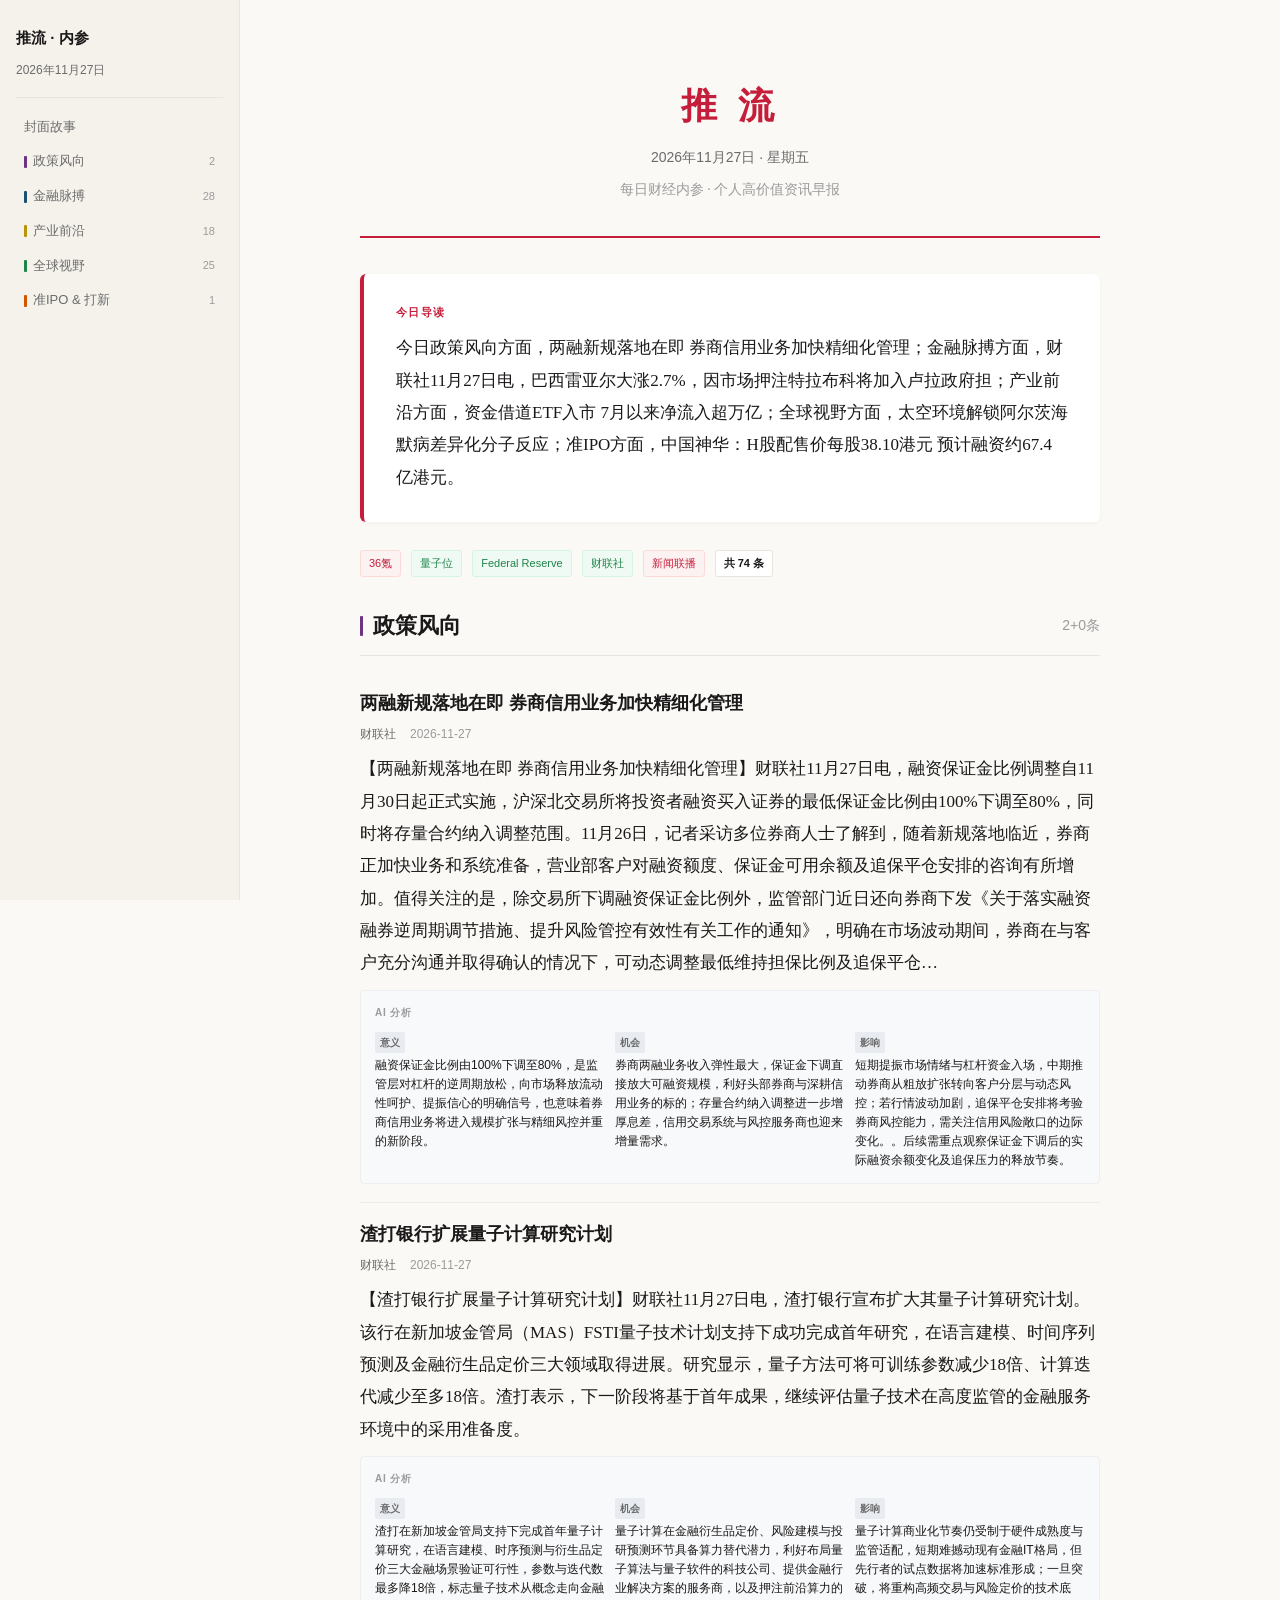
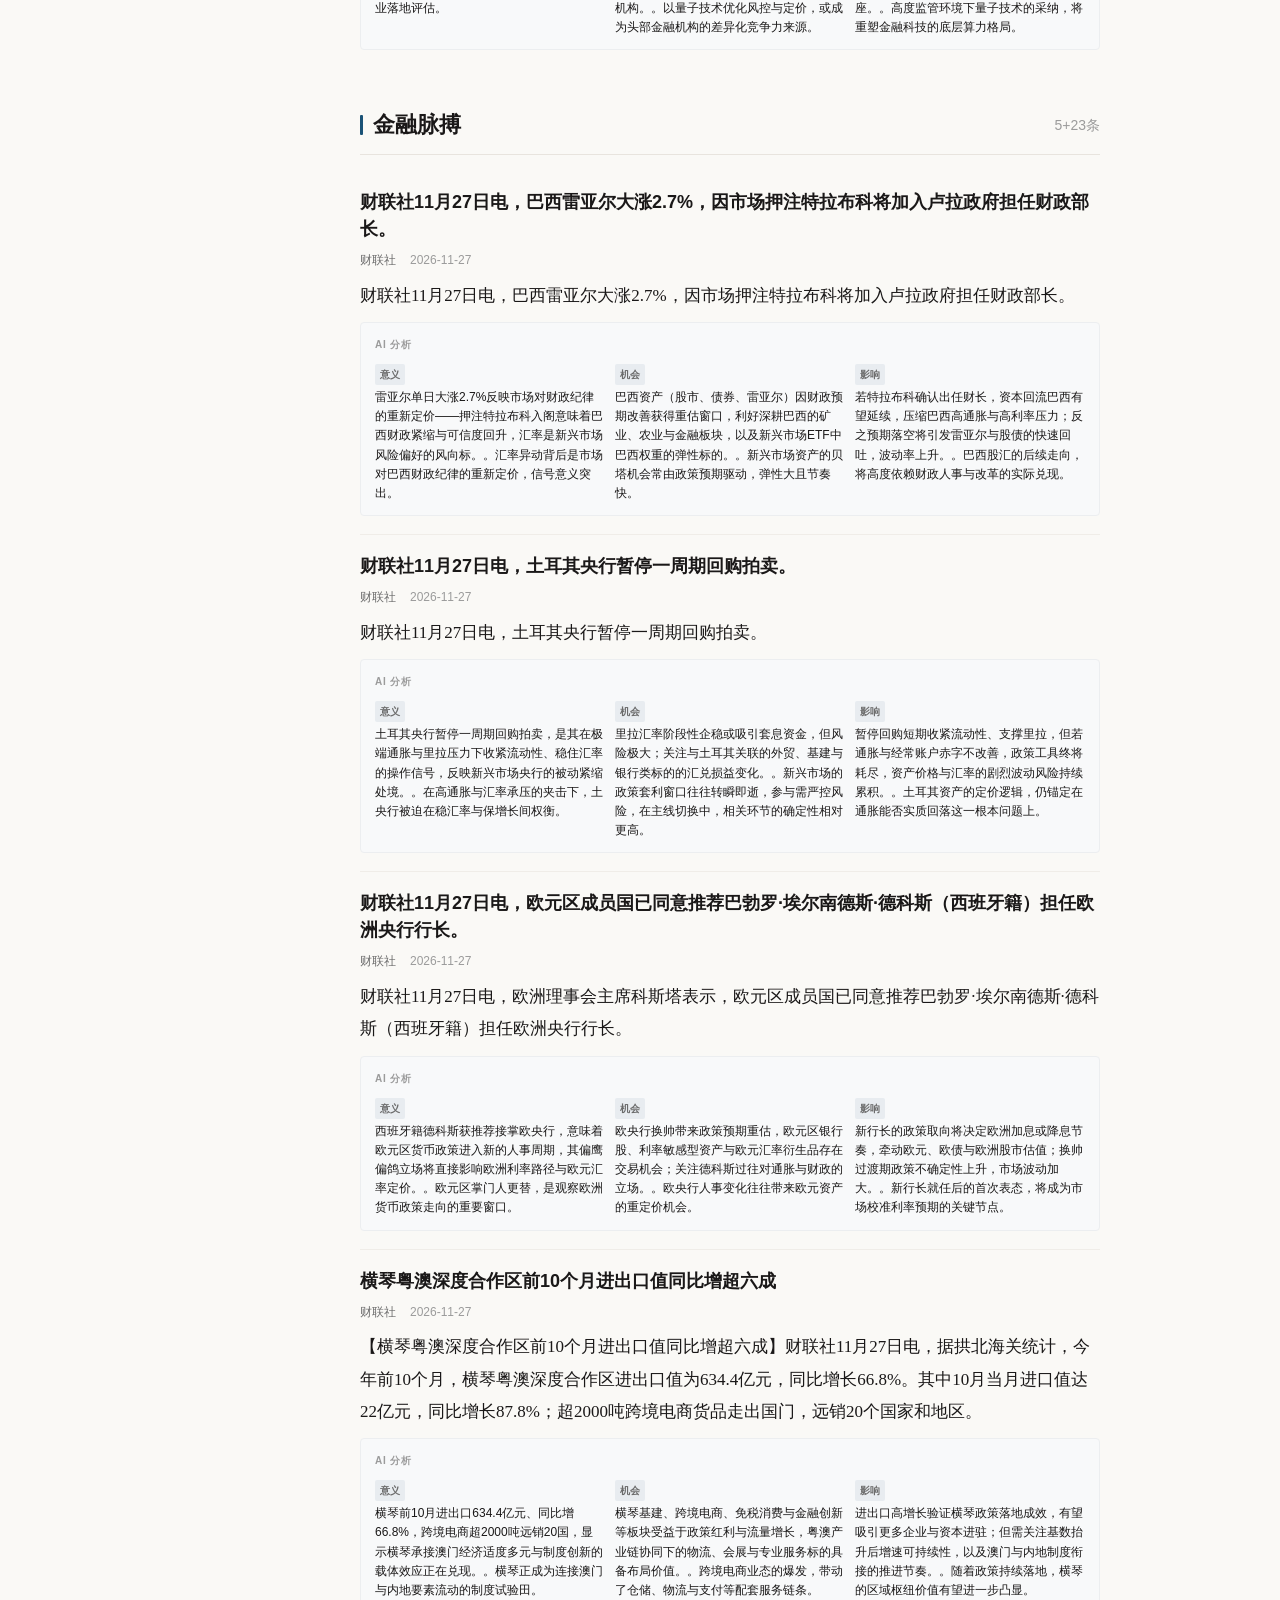
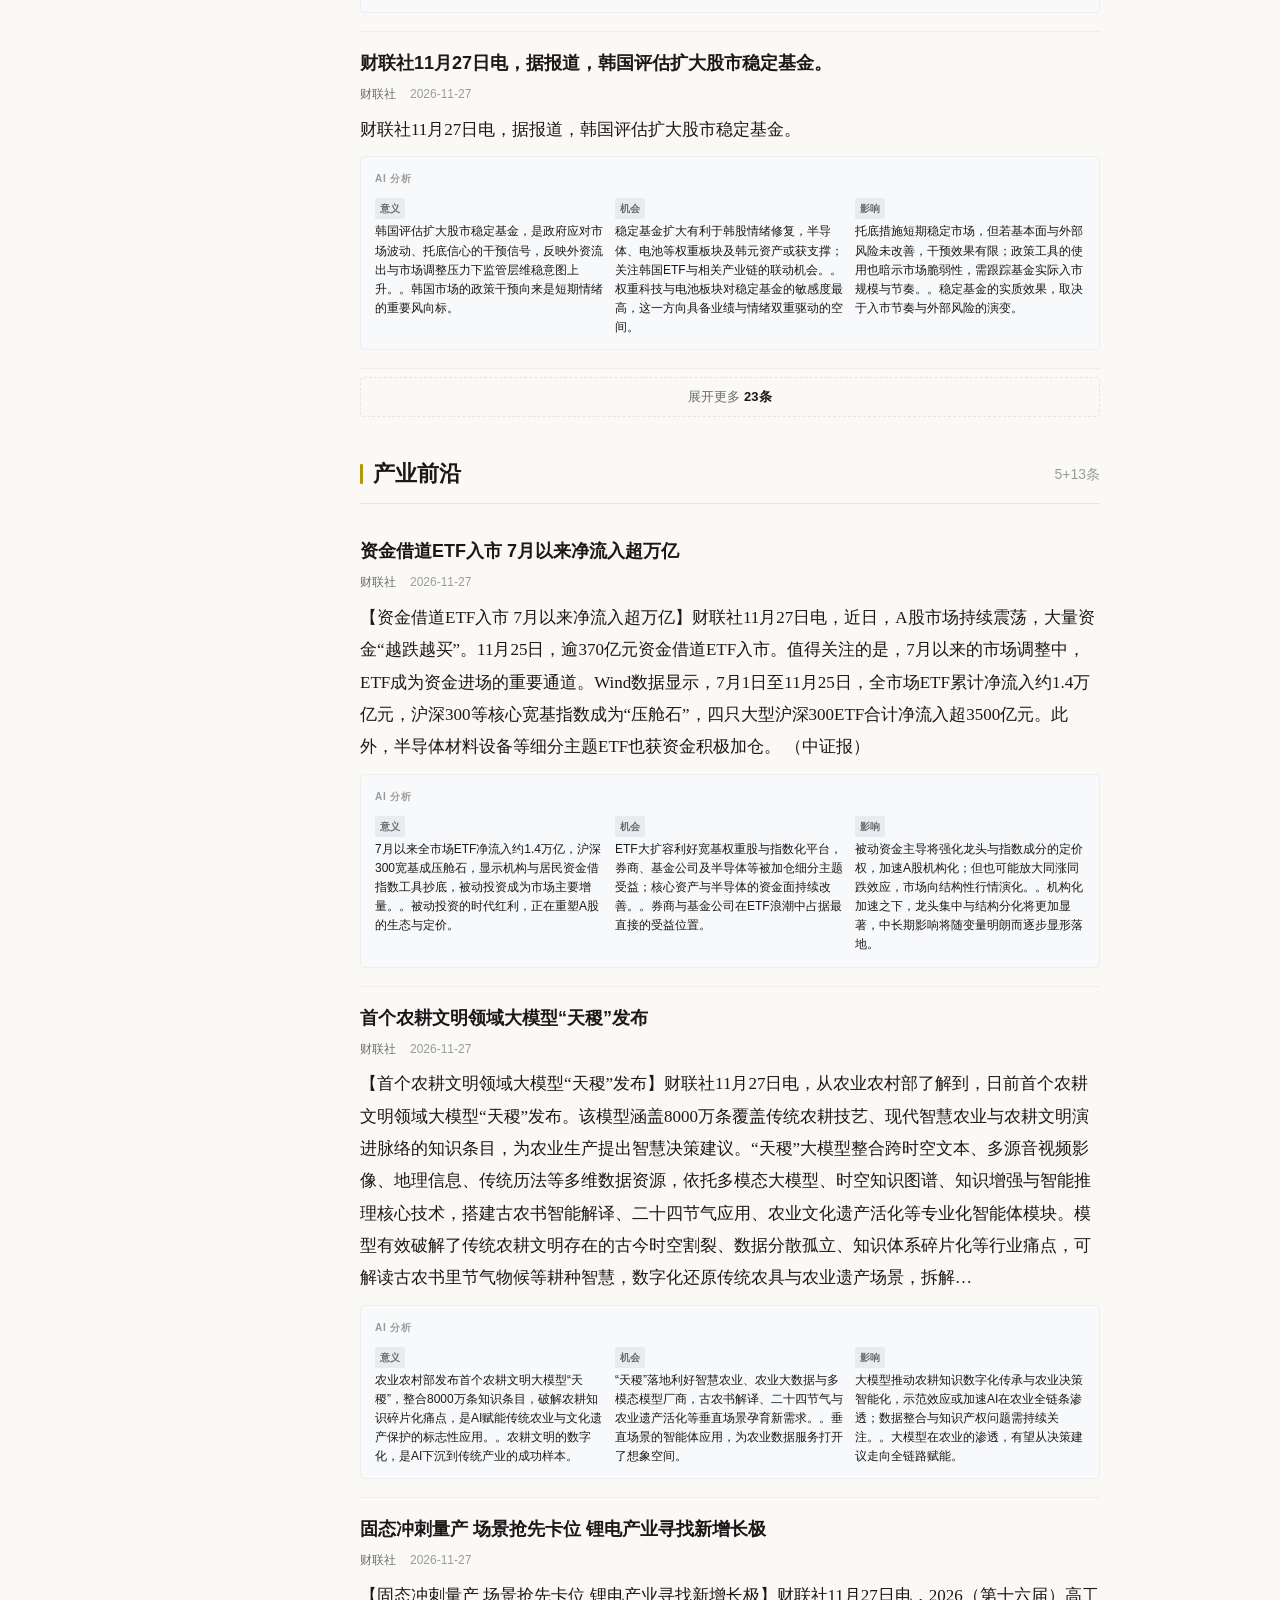
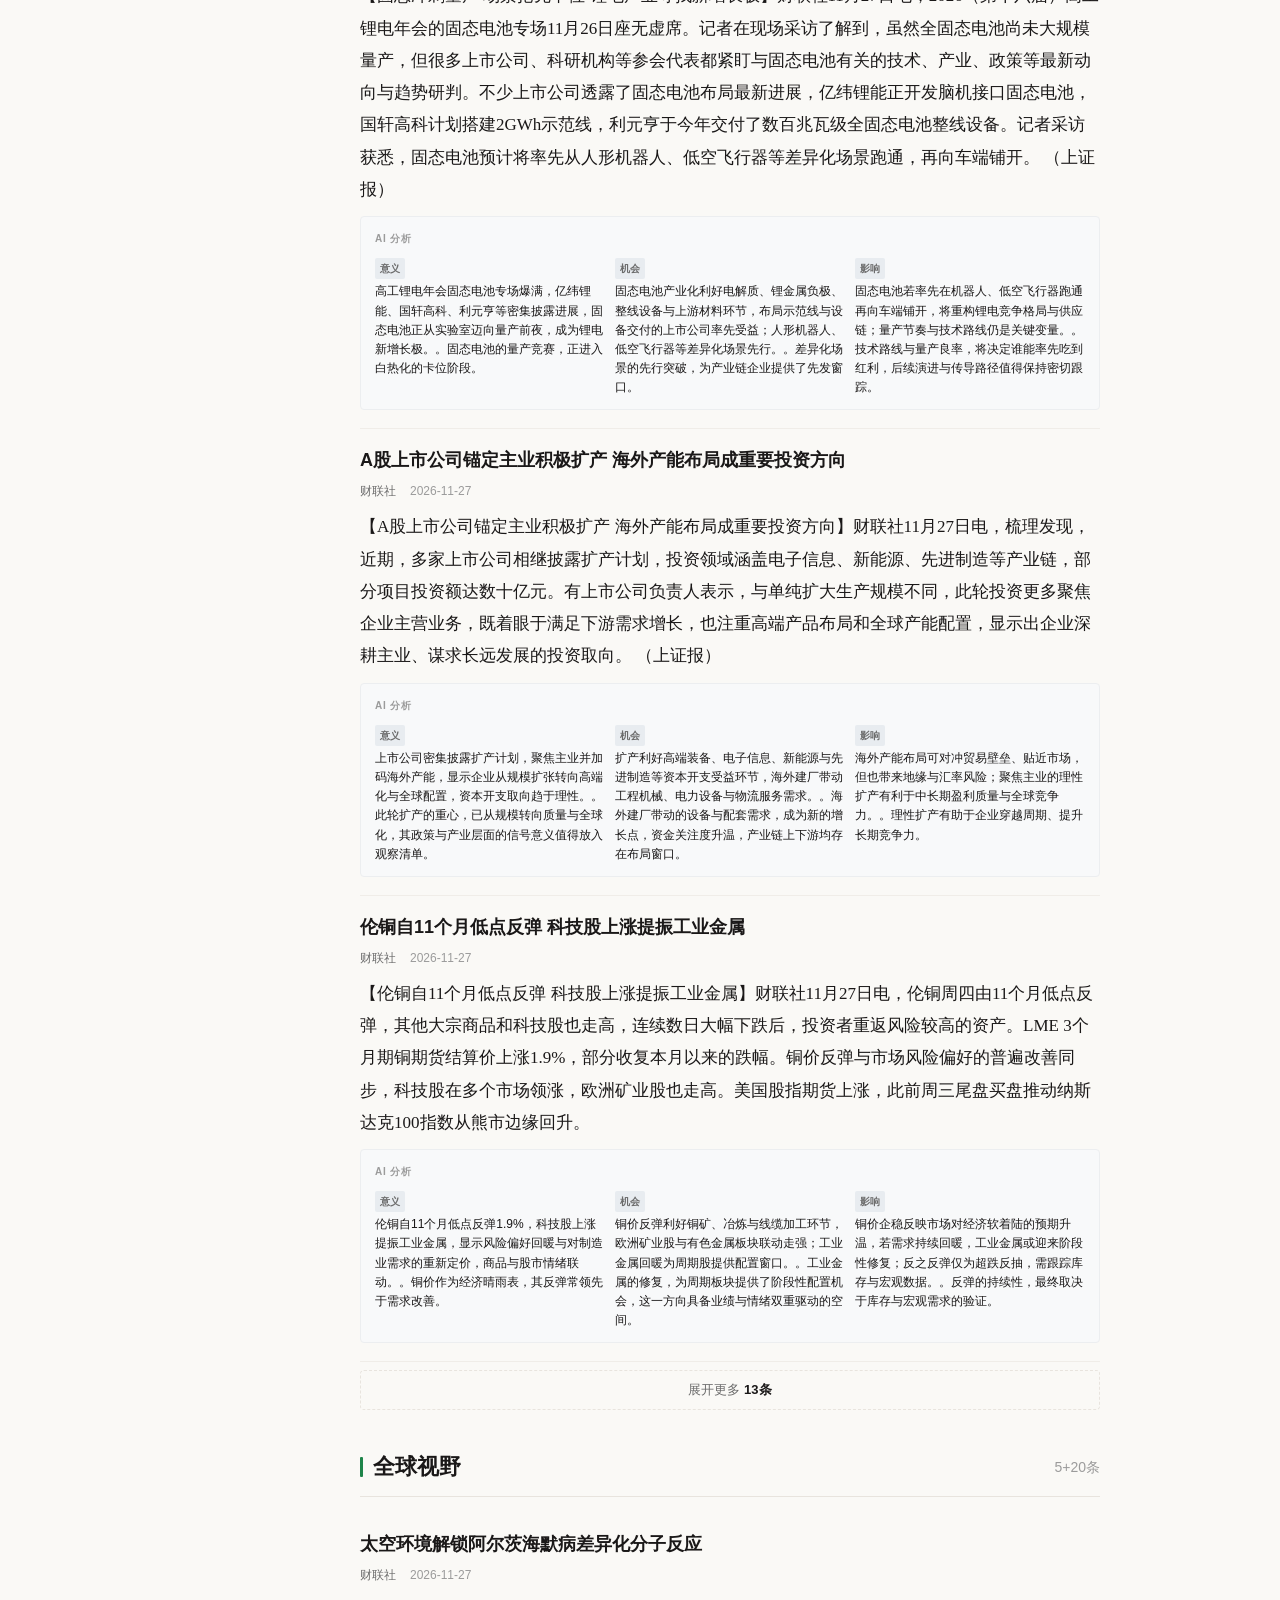
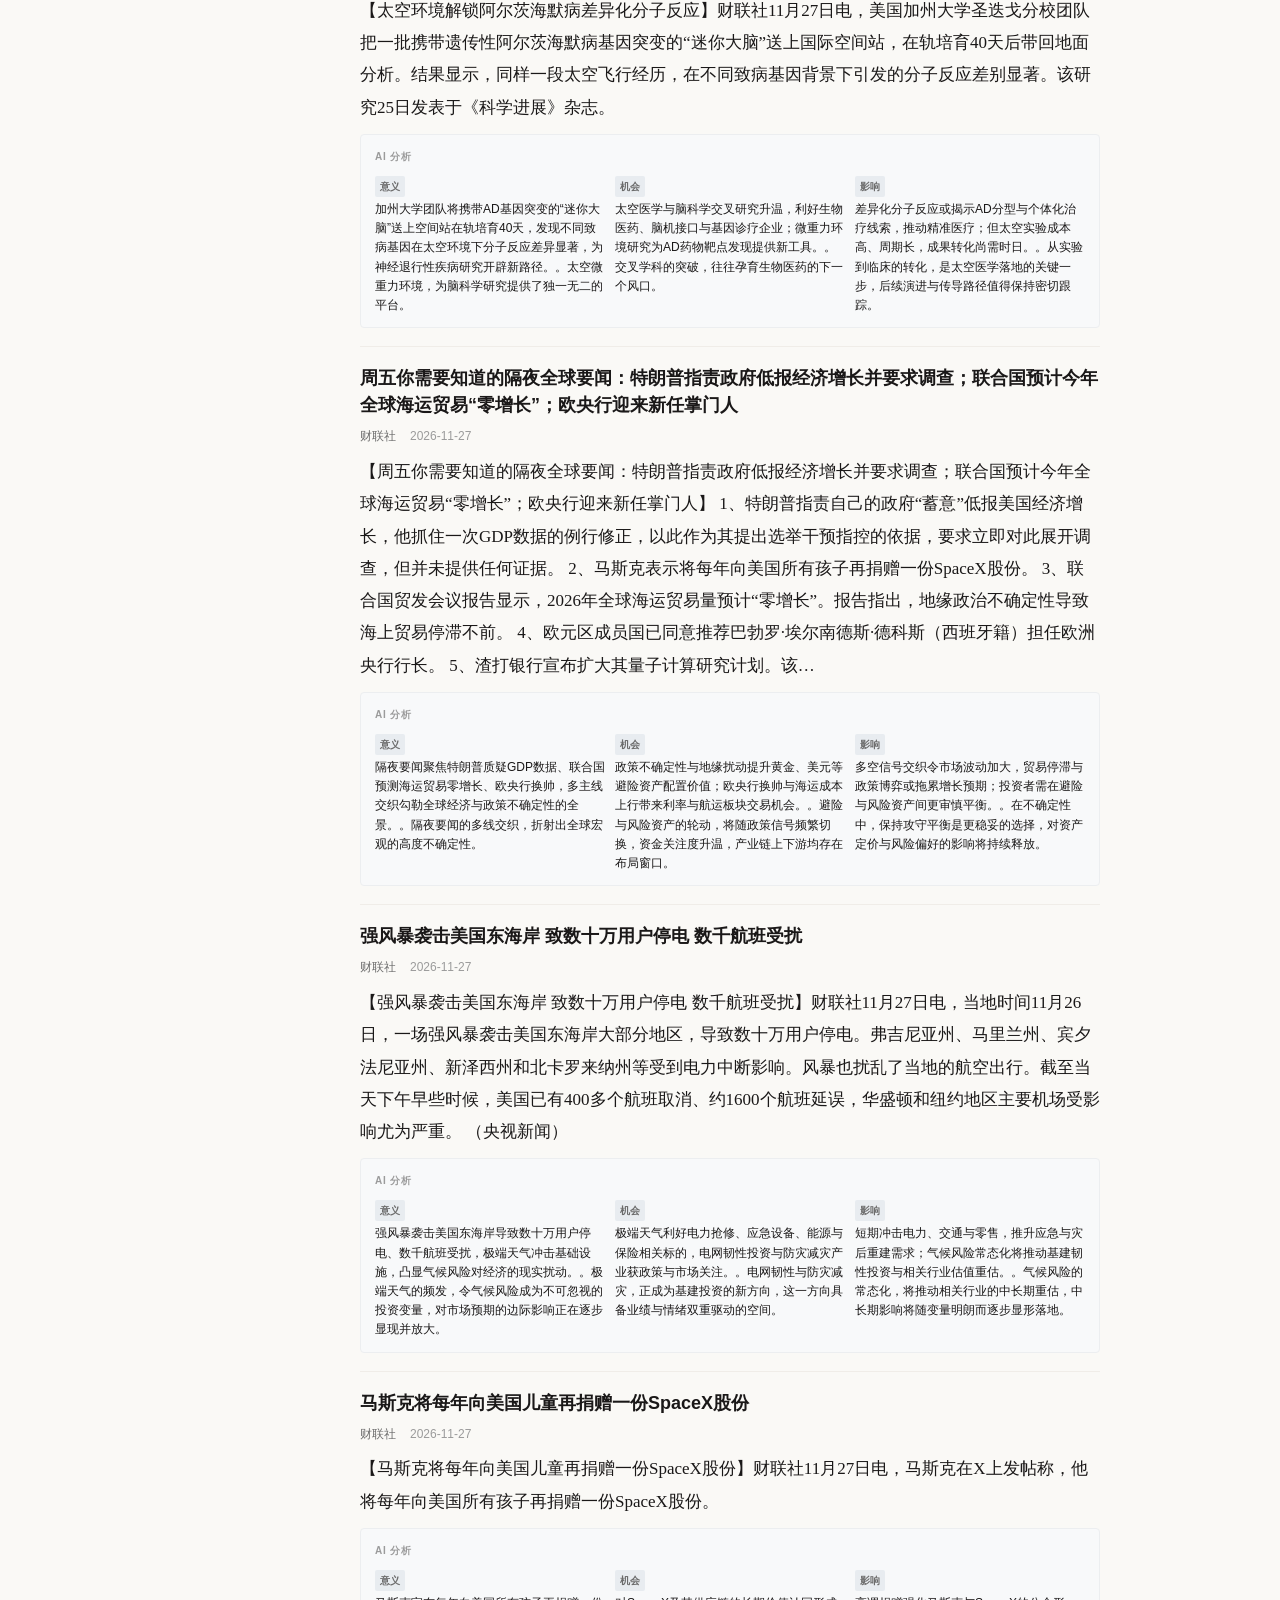
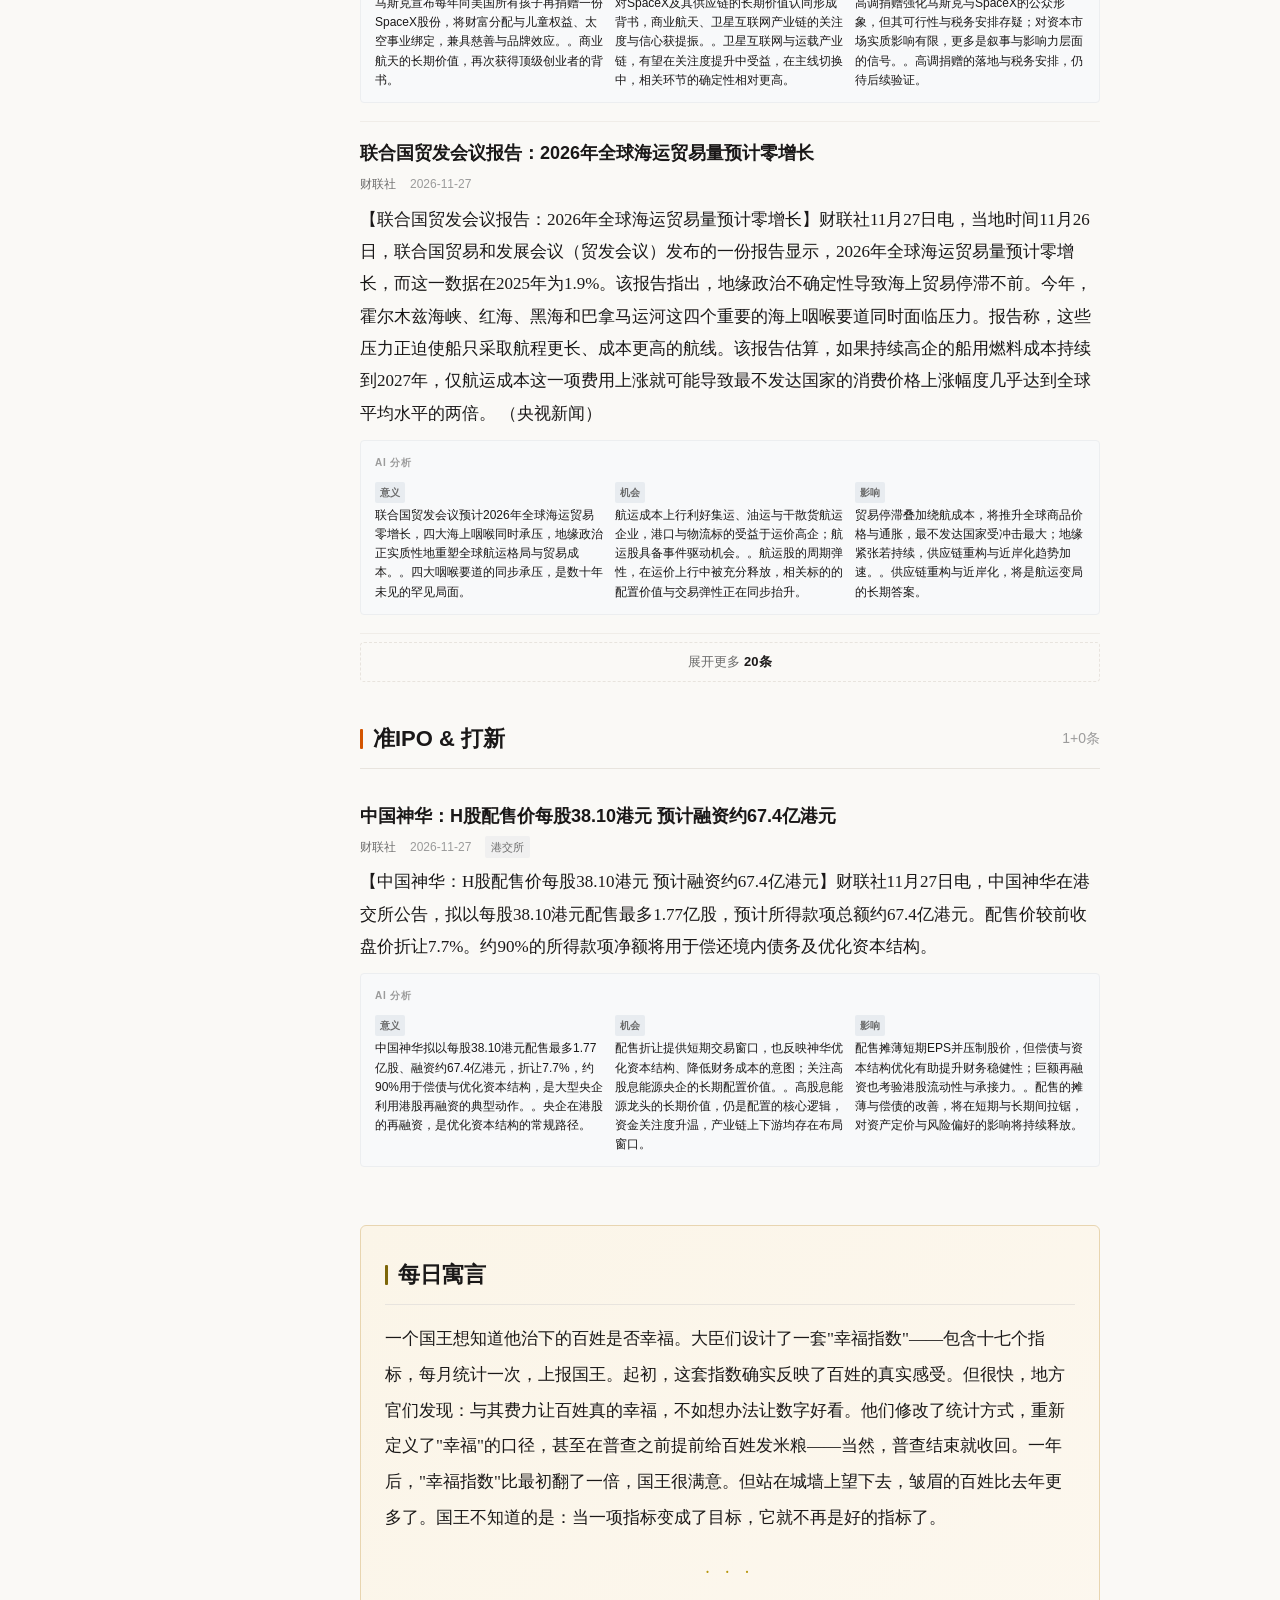
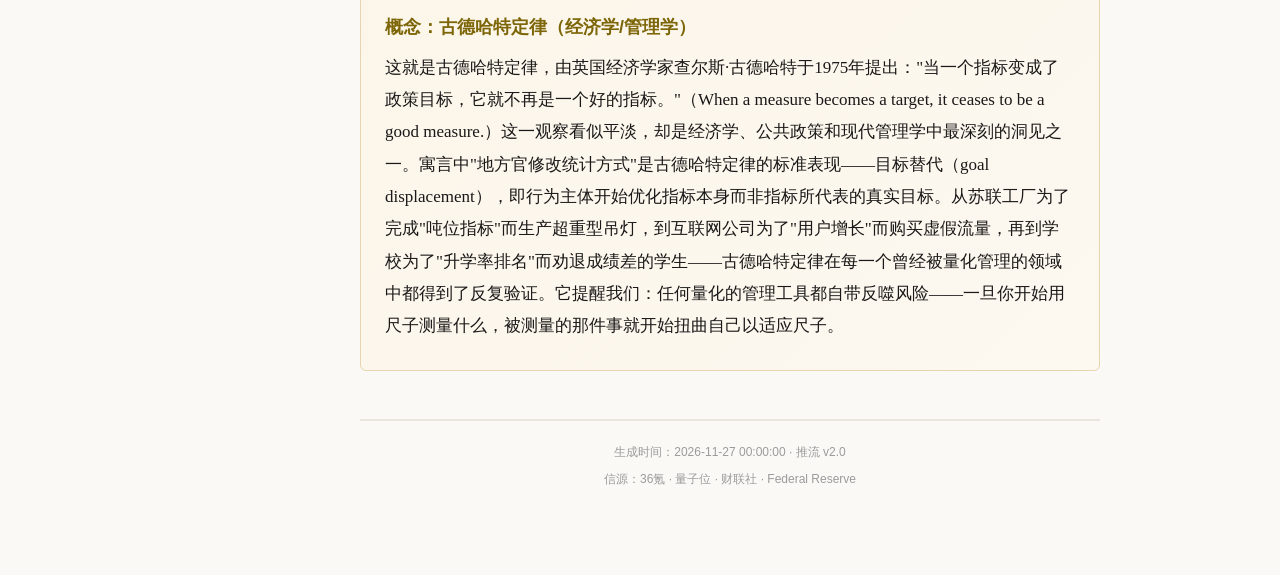
==== commit 1ad01108: "deploy: 2026-11-27" ====
--- a/index.html
+++ b/index.html
@@ -5,7 +5,7 @@
 <meta charset="UTF-8">
 <meta name="viewport" content="width=device-width, initial-scale=1.0">
 <meta name="color-scheme" content="light">
-<title>推流 · 2026年11月26日</title>
+<title>推流 · 2026年11月27日</title>
 <style>/* =============================================================================
  * 推流 v2.0 — 杂志式内参样式
  * 核心：留白、克制、层次分明、阅读舒适
@@ -288,7 +288,7 @@
 <nav class="toc-sidebar" id="toc-sidebar">
     <div class="toc-header">
         <span class="toc-header-title">推流 · 内参</span>
-        <span class="toc-header-date">2026年11月26日</span>
+        <span class="toc-header-date">2026年11月27日</span>
     </div>
     <ul class="toc-list">
         <li><a href="#cover" class="toc-link">封面故事</a></li>
@@ -301,7 +301,7 @@
         <li><a href="#sec-policy" class="toc-link toc-sec-link" data-sec="policy">
             <span class="toc-accent" style="background:#6C3483"></span>
             <span>政策风向</span>
-            <span class="toc-num">3</span>
+            <span class="toc-num">2</span>
         </a></li>
         
         
@@ -310,7 +310,7 @@
         <li><a href="#sec-finance" class="toc-link toc-sec-link" data-sec="finance">
             <span class="toc-accent" style="background:#1A5276"></span>
             <span>金融脉搏</span>
-            <span class="toc-num">29</span>
+            <span class="toc-num">28</span>
         </a></li>
         
         
@@ -319,7 +319,7 @@
         <li><a href="#sec-industry" class="toc-link toc-sec-link" data-sec="industry">
             <span class="toc-accent" style="background:#B7950B"></span>
             <span>产业前沿</span>
-            <span class="toc-num">20</span>
+            <span class="toc-num">18</span>
         </a></li>
         
         
@@ -328,7 +328,7 @@
         <li><a href="#sec-global" class="toc-link toc-sec-link" data-sec="global">
             <span class="toc-accent" style="background:#1E8449"></span>
             <span>全球视野</span>
-            <span class="toc-num">20</span>
+            <span class="toc-num">25</span>
         </a></li>
         
         
@@ -337,19 +337,13 @@
         <li><a href="#sec-ipo" class="toc-link toc-sec-link" data-sec="ipo">
             <span class="toc-accent" style="background:#D35400"></span>
             <span>准IPO &amp; 打新</span>
-            <span class="toc-num">2</span>
-        </a></li>
-        
-        
-        
-        
-        <li><a href="#sec-xwlb" class="toc-link toc-sec-link" data-sec="xwlb">
-            <span class="toc-accent" style="background:#B71C1C"></span>
-            <span>昨日联播</span>
             <span class="toc-num">1</span>
         </a></li>
         
         
+        
+        
+        
     </ul>
 </nav>
 
@@ -358,7 +352,7 @@
 
 <header class="masthead">
     <div class="masthead-brand">推 流</div>
-    <div class="masthead-date">2026年11月26日 · 星期四</div>
+    <div class="masthead-date">2026年11月27日 · 星期五</div>
     <div class="masthead-sub">每日财经内参 · 个人高价值资讯早报</div>
 </header>
 
@@ -366,7 +360,7 @@
 
 <div class="overview" id="cover">
     <div class="overview-label">今日导读</div>
-    <div class="overview-text">今日政策风向方面，年末“冲量”提前启动 个人养老金将迎增量资金；金融脉搏方面，美联储12月加息25个基点的概率为97.2%；产业前沿方面，恒生科技指数大扩容 港股科技资产结构迎新变化；全球视野方面，美联储“褐皮书”显示美国物价整体温和上涨；准IPO方面，首批主动ETF迎“私募首秀” 业内看好多元配置逻辑。</div>
+    <div class="overview-text">今日政策风向方面，两融新规落地在即 券商信用业务加快精细化管理；金融脉搏方面，财联社11月27日电，巴西雷亚尔大涨2.7%，因市场押注特拉布科将加入卢拉政府担；产业前沿方面，资金借道ETF入市 7月以来净流入超万亿；全球视野方面，太空环境解锁阿尔茨海默病差异化分子反应；准IPO方面，中国神华：H股配售价每股38.10港元 预计融资约67.4亿港元。</div>
 </div>
 
 
@@ -385,10 +379,10 @@
     <span class="src-tag ok">财联社</span>
     
     
-    <span class="src-tag ok">新闻联播</span>
-    
-    
-    <span class="src-tag total">共 75 条</span>
+    <span class="src-tag fail">新闻联播</span>
+    
+    
+    <span class="src-tag total">共 74 条</span>
 </div>
 
 
@@ -404,18 +398,18 @@
     <div class="sec-head">
         <span class="sec-bar" style="background:#6C3483"></span>
         <h2 class="sec-title">政策风向</h2>
-        <span class="sec-count">3+0条</span>
+        <span class="sec-count">2+0条</span>
     </div>
 
     
     
     <article class="card">
-        <h3 class="card-title">年末“冲量”提前启动 个人养老金将迎增量资金</h3>
+        <h3 class="card-title">两融新规落地在即 券商信用业务加快精细化管理</h3>
         <div class="card-meta">
             <span class="card-source">财联社</span>
             
             
-            <span class="card-date">2026-11-26</span>
+            <span class="card-date">2026-11-27</span>
             
             
             
@@ -423,27 +417,27 @@
             
         </div>
         <div class="card-body">
-            <p>【年末“冲量”提前启动 个人养老金将迎增量资金】财联社11月26日电，临近12月，银行的个人养老金缴存推广活动提前铺开，基金公司也在为相关产品积极拓展代销渠道。同时，记者获悉，近日有基金公司收到监管方口头通知，旗下“固收+”基金有望申请增设Y类份额，新一批产品后续有望亮相。部分业内人士认为，岁末往往是个人养老金的缴存高峰期，随着更多含权产品进入个人养老金基金池，市场或迎来新的长期增量资金。 （上证报）</p>
+            <p>【两融新规落地在即 券商信用业务加快精细化管理】财联社11月27日电，融资保证金比例调整自11月30日起正式实施，沪深北交易所将投资者融资买入证券的最低保证金比例由100%下调至80%，同时将存量合约纳入调整范围。11月26日，记者采访多位券商人士了解到，随着新规落地临近，券商正加快业务和系统准备，营业部客户对融资额度、保证金可用余额及追保平仓安排的咨询有所增加。值得关注的是，除交易所下调融资保证金比例外，监管部门近日还向券商下发《关于落实融资融券逆周期调节措施、提升风险管控有效性有关工作的通知》，明确在市场波动期间，券商在与客户充分沟通并取得确认的情况下，可动态调整最低维持担保比例及追保平仓…</p>
         </div>
         
         <div class="ai-box">
             <div class="ai-label">AI 分析</div>
             <div class="ai-cols">
-                <div class="ai-col"><span class="ai-tag">意义</span><p>个人养老金基金池扩容、固收+基金有望增设Y类份额，意味着监管正引导更多含权长期资金入场；岁末缴存高峰叠加产品供给放量，为A股注入稳定的增量资金，是政策端长钱入市的又一落子。</p></div>
-                <div class="ai-col"><span class="ai-tag">机会</span><p>机会集中在养老目标基金、固收+及银行代销渠道；含权益属性的养老产品扩容将利好头部公募与券商财富管理，低波动、高股息的蓝筹与红利资产作为底仓的配置价值进一步凸显。</p></div>
-                <div class="ai-col"><span class="ai-tag">影响</span><p>后续增量资金或逐步流入权益市场，强化市场资金结构的机构化、长期化，同时带动个人养老金账户开立与缴存规模抬升，利好资本市场，但需关注产品同质化与收益分化的风险，对资本市场的实质性影响仍有待后续数据与政策的进一步验证。</p></div>
+                <div class="ai-col"><span class="ai-tag">意义</span><p>融资保证金比例由100%下调至80%，是监管层对杠杆的逆周期放松，向市场释放流动性呵护、提振信心的明确信号，也意味着券商信用业务将进入规模扩张与精细风控并重的新阶段。</p></div>
+                <div class="ai-col"><span class="ai-tag">机会</span><p>券商两融业务收入弹性最大，保证金下调直接放大可融资规模，利好头部券商与深耕信用业务的标的；存量合约纳入调整进一步增厚息差，信用交易系统与风控服务商也迎来增量需求。</p></div>
+                <div class="ai-col"><span class="ai-tag">影响</span><p>短期提振市场情绪与杠杆资金入场，中期推动券商从粗放扩张转向客户分层与动态风控；若行情波动加剧，追保平仓安排将考验券商风控能力，需关注信用风险敞口的边际变化。。后续需重点观察保证金下调后的实际融资余额变化及追保压力的释放节奏。</p></div>
             </div>
         </div>
         
     </article>
     
     <article class="card">
-        <h3 class="card-title">震荡行情拾筹码 社保基金频出手</h3>
+        <h3 class="card-title">渣打银行扩展量子计算研究计划</h3>
         <div class="card-meta">
             <span class="card-source">财联社</span>
             
             
-            <span class="card-date">2026-11-26</span>
+            <span class="card-date">2026-11-27</span>
             
             
             
@@ -451,43 +445,15 @@
             
         </div>
         <div class="card-body">
-            <p>【震荡行情拾筹码 社保基金频出手】财联社11月26日电，在震荡调整行情中，社保基金频频出手。上市公司近期公告显示，社保基金不仅加仓了多家有色金属龙头公司，还买入了多家科技公司的股票。在部分业内人士看来，作为长线资金的代表，社保基金持仓看重长期价值，在震荡行情中主动出手，有利于提振市场信心。 （上证报）</p>
+            <p>【渣打银行扩展量子计算研究计划】财联社11月27日电，渣打银行宣布扩大其量子计算研究计划。该行在新加坡金管局（MAS）FSTI量子技术计划支持下成功完成首年研究，在语言建模、时间序列预测及金融衍生品定价三大领域取得进展。研究显示，量子方法可将可训练参数减少18倍、计算迭代减少至多18倍。渣打表示，下一阶段将基于首年成果，继续评估量子技术在高度监管的金融服务环境中的采用准备度。</p>
         </div>
         
         <div class="ai-box">
             <div class="ai-label">AI 分析</div>
             <div class="ai-cols">
-                <div class="ai-col"><span class="ai-tag">意义</span><p>社保基金作为长线国家队资金在震荡市中逆势加仓有色金属与科技龙头，传递出对当前估值与长期价值的认可信号，对市场信心与风险偏好具有标杆性的提振作用，这一变化是理解当下宏观与市场脉络、把握后续走向的重要线索。</p></div>
-                <div class="ai-col"><span class="ai-tag">机会</span><p>社保加仓方向揭示配置线索，有色金属、芯片、高端制造等资源与科技龙头有望获得资金持续关注；在机构以稳为锚的思路下，低位优质蓝筹与顺周期资源品的配置性价比提升，其后续演绎仍需结合基本面与资金面的变化持续跟踪观察。</p></div>
-                <div class="ai-col"><span class="ai-tag">影响</span><p>后续社保等长线资金的示范效应或带动险资、年金跟随布局，强化市场底部支撑，但需注意其建仓节奏偏慢、短期难改震荡格局，更多体现的是中长期价值底的作用，对资本市场的实质性影响仍有待后续数据与政策的进一步验证。</p></div>
-            </div>
-        </div>
-        
-    </article>
-    
-    <article class="card">
-        <h3 class="card-title">上市公司回购增持升温 银行加快投放专项贷款</h3>
-        <div class="card-meta">
-            <span class="card-source">财联社</span>
-            
-            
-            <span class="card-date">2026-11-26</span>
-            
-            
-            
-            
-            
-        </div>
-        <div class="card-body">
-            <p>【上市公司回购增持升温 银行加快投放专项贷款】财联社11月26日电，近期，金融机构明显加大对上市公司股票回购增持的支持力度。近日，震裕科技、瑞丰新材、赣锋锂业、复星医药等公告称，已取得金融机构股票回购增持专项贷款承诺函。从回购资金来源看，上市公司除了运用自有资金，还借助银行提供的专项贷款。截至11月25日，11月以来已有123家上市公司公告取得股票回购增持专项贷款承诺函，这一节奏较往月明显提速。上海证券报记者了解到，银行积极投放股票回购增持专项贷款，用真金白银提振市场信心、稳定市场预期。 （上证报）</p>
-        </div>
-        
-        <div class="ai-box">
-            <div class="ai-label">AI 分析</div>
-            <div class="ai-cols">
-                <div class="ai-col"><span class="ai-tag">意义</span><p>11月已有123家上市公司取得股票回购增持专项贷款承诺函，银行以真金白银支持回购，政策工具从设计走向规模化落地，直接为市场提供买盘、稳定预期，是监管呵护市场的重要抓手。</p></div>
-                <div class="ai-col"><span class="ai-tag">机会</span><p>机会指向已公告回购增持的标的及低估值、现金流充裕的蓝筹；回购增持集中的行业龙头具备估值修复动能，同时利好开展此类业务的银行与券商的中间业务增量，其后续演绎仍需结合基本面与资金面的变化持续跟踪观察。</p></div>
-                <div class="ai-col"><span class="ai-tag">影响</span><p>后续回购增持规模有望持续放大，形成稳定的场内承接力量，缓解解禁与减持压力，但需警惕部分公司借贷款回购推高负债率，回购的持续性取决于股价与融资成本的平衡，对资本市场的实质性影响仍有待后续数据与政策的进一步验证。</p></div>
+                <div class="ai-col"><span class="ai-tag">意义</span><p>渣打在新加坡金管局支持下完成首年量子计算研究，在语言建模、时序预测与衍生品定价三大金融场景验证可行性，参数与迭代数最多降18倍，标志量子技术从概念走向金融业落地评估。</p></div>
+                <div class="ai-col"><span class="ai-tag">机会</span><p>量子计算在金融衍生品定价、风险建模与投研预测环节具备算力替代潜力，利好布局量子算法与量子软件的科技公司、提供金融行业解决方案的服务商，以及押注前沿算力的机构。。以量子技术优化风控与定价，或成为头部金融机构的差异化竞争力来源。</p></div>
+                <div class="ai-col"><span class="ai-tag">影响</span><p>量子计算商业化节奏仍受制于硬件成熟度与监管适配，短期难撼动现有金融IT格局，但先行者的试点数据将加速标准形成；一旦突破，将重构高频交易与风险定价的技术底座。。高度监管环境下量子技术的采纳，将重塑金融科技的底层算力格局。</p></div>
             </div>
         </div>
         
@@ -507,18 +473,18 @@
     <div class="sec-head">
         <span class="sec-bar" style="background:#1A5276"></span>
         <h2 class="sec-title">金融脉搏</h2>
-        <span class="sec-count">5+24条</span>
+        <span class="sec-count">5+23条</span>
     </div>
 
     
     
     <article class="card">
-        <h3 class="card-title">美联储12月加息25个基点的概率为97.2%</h3>
+        <h3 class="card-title">财联社11月27日电，巴西雷亚尔大涨2.7%，因市场押注特拉布科将加入卢拉政府担任财政部长。</h3>
         <div class="card-meta">
             <span class="card-source">财联社</span>
             
             
-            <span class="card-date">2026-11-26</span>
+            <span class="card-date">2026-11-27</span>
             
             
             
@@ -526,27 +492,27 @@
             
         </div>
         <div class="card-body">
-            <p>【美联储12月加息25个基点的概率为97.2%】财联社11月26日电，据CME“美联储观察”：美联储12月维持不变的概率为2.8%，加息25个基点的概率为97.2%。美联储到明年1月维持不变的概率为1%，累计加息25个基点的概率36.5%，累计加息50个基点的概率为62.5%。</p>
+            <p>财联社11月27日电，巴西雷亚尔大涨2.7%，因市场押注特拉布科将加入卢拉政府担任财政部长。</p>
         </div>
         
         <div class="ai-box">
             <div class="ai-label">AI 分析</div>
             <div class="ai-cols">
-                <div class="ai-col"><span class="ai-tag">意义</span><p>CME数据显示美联储12月加息25个基点概率高达97.2%、几乎板上钉钉，且1月累计加息50bp概率62.5%，市场对紧缩路径的预期进一步强化，成为压制全球风险资产的核心变量。</p></div>
-                <div class="ai-col"><span class="ai-tag">机会</span><p>加息预期升温利好美元与美债收益率，银行、保险等利率敏感型金融股及美元资产相对受益；对新兴市场而言，可关注黄金、能源等抗通胀与避险资产的阶段性配置价值，其后续演绎仍需结合基本面与资金面的变化持续跟踪观察。</p></div>
-                <div class="ai-col"><span class="ai-tag">影响</span><p>后续若如期加息，全球流动性收紧，成长股与高估值科技股承压，新兴市场资金外流压力上升，人民币汇率与A股风险偏好或受扰动，需警惕紧缩超预期的尾部风险，对资本市场的实质性影响仍有待后续数据与政策的进一步验证。</p></div>
+                <div class="ai-col"><span class="ai-tag">意义</span><p>雷亚尔单日大涨2.7%反映市场对财政纪律的重新定价——押注特拉布科入阁意味着巴西财政紧缩与可信度回升，汇率是新兴市场风险偏好的风向标。。汇率异动背后是市场对巴西财政纪律的重新定价，信号意义突出。</p></div>
+                <div class="ai-col"><span class="ai-tag">机会</span><p>巴西资产（股市、债券、雷亚尔）因财政预期改善获得重估窗口，利好深耕巴西的矿业、农业与金融板块，以及新兴市场ETF中巴西权重的弹性标的。。新兴市场资产的贝塔机会常由政策预期驱动，弹性大且节奏快。</p></div>
+                <div class="ai-col"><span class="ai-tag">影响</span><p>若特拉布科确认出任财长，资本回流巴西有望延续，压缩巴西高通胀与高利率压力；反之预期落空将引发雷亚尔与股债的快速回吐，波动率上升。。巴西股汇的后续走向，将高度依赖财政人事与改革的实际兑现。</p></div>
             </div>
         </div>
         
     </article>
     
     <article class="card">
-        <h3 class="card-title">南向资金11月恢复净流入态势</h3>
+        <h3 class="card-title">财联社11月27日电，土耳其央行暂停一周期回购拍卖。</h3>
         <div class="card-meta">
             <span class="card-source">财联社</span>
             
             
-            <span class="card-date">2026-11-26</span>
+            <span class="card-date">2026-11-27</span>
             
             
             
@@ -554,27 +520,27 @@
             
         </div>
         <div class="card-body">
-            <p>【南向资金11月恢复净流入态势】财联社11月26日电，在经历前一日的盘中反弹后，11月24日，港股主要股指冲高回落。从市场微观资金面表现看，南向资金11月以来整体呈净流入态势，截至当日收盘累计净流入超200亿港元，今年以来整体净流入规模接近4300亿港元。展望港股后市，业内人士认为，面对美联储加息压力与港股解禁高峰，中期看，港股市场仍需等待盈利企稳与长端美债利率回落，这两个信号更大概率出现在2027年一季度后，2027年年中是港股是否迎来转机的重要观察节点。就后市配置而言，建议投资者多一些耐心，以红利资产为底仓，关注创新药、受益于成本下降的品种以及部分传统出口方向。 （中证报）</p>
+            <p>财联社11月27日电，土耳其央行暂停一周期回购拍卖。</p>
         </div>
         
         <div class="ai-box">
             <div class="ai-label">AI 分析</div>
             <div class="ai-cols">
-                <div class="ai-col"><span class="ai-tag">意义</span><p>南向资金11月以来累计净流入超200亿港元、全年近4300亿，显示内地资金对港股配置意愿回暖；但机构提示盈利企稳与美债利率回落或要等到2027年一季度后，港股转机仍需耐心。</p></div>
-                <div class="ai-col"><span class="ai-tag">机会</span><p>机会在于以红利资产作为底仓，叠加创新药、受益成本下降的品种与传统出口方向的结构性配置；南向资金持续流入为港股提供流动性支撑，科技与高股息板块存在修复空间，其后续演绎仍需结合基本面与资金面的变化持续跟踪观察。</p></div>
-                <div class="ai-col"><span class="ai-tag">影响</span><p>后续南向资金的持续性取决于美联储政策与国内盈利拐点，若2027年中信号兑现，港股或迎来估值与基本面共振，但短期解禁高峰与加息压力下，反弹的持续性仍存不确定性，对资本市场的实质性影响仍有待后续数据与政策的进一步验证。</p></div>
+                <div class="ai-col"><span class="ai-tag">意义</span><p>土耳其央行暂停一周期回购拍卖，是其在极端通胀与里拉压力下收紧流动性、稳住汇率的操作信号，反映新兴市场央行的被动紧缩处境。。在高通胀与汇率承压的夹击下，土央行被迫在稳汇率与保增长间权衡。</p></div>
+                <div class="ai-col"><span class="ai-tag">机会</span><p>里拉汇率阶段性企稳或吸引套息资金，但风险极大；关注与土耳其关联的外贸、基建与银行类标的的汇兑损益变化。。新兴市场的政策套利窗口往往转瞬即逝，参与需严控风险，在主线切换中，相关环节的确定性相对更高。</p></div>
+                <div class="ai-col"><span class="ai-tag">影响</span><p>暂停回购短期收紧流动性、支撑里拉，但若通胀与经常账户赤字不改善，政策工具终将耗尽，资产价格与汇率的剧烈波动风险持续累积。。土耳其资产的定价逻辑，仍锚定在通胀能否实质回落这一根本问题上。</p></div>
             </div>
         </div>
         
     </article>
     
     <article class="card">
-        <h3 class="card-title">俄称打击乌能源设施 乌称打击俄军用机场</h3>
+        <h3 class="card-title">财联社11月27日电，欧元区成员国已同意推荐巴勃罗·埃尔南德斯·德科斯（西班牙籍）担任欧洲央行行长。</h3>
         <div class="card-meta">
             <span class="card-source">财联社</span>
             
             
-            <span class="card-date">2026-11-26</span>
+            <span class="card-date">2026-11-27</span>
             
             
             
@@ -582,27 +548,27 @@
             
         </div>
         <div class="card-body">
-            <p>【俄称打击乌能源设施 乌称打击俄军用机场】财联社11月26日电，俄罗斯国防部当地时间25日通报称，过去一天内，俄军对149个区域内的目标进行打击，目标包括乌军使用的能源和交通基础设施、乌方军工设施，及乌军和外国雇佣兵临时部署点等。俄防空系统共拦截和击落863架乌克兰固定翼无人机。同一天，乌克兰武装部队总参谋部通报称，过去一天前线地区发生203次战斗。乌空军、导弹部队和炮兵打击了俄人员和装备集结区。通报称，乌国防力量对俄罗斯下诺夫哥罗德州一军用机场实施打击，初步消息显示5架俄军战机受损。</p>
+            <p>财联社11月27日电，欧洲理事会主席科斯塔表示，欧元区成员国已同意推荐巴勃罗·埃尔南德斯·德科斯（西班牙籍）担任欧洲央行行长。</p>
         </div>
         
         <div class="ai-box">
             <div class="ai-label">AI 分析</div>
             <div class="ai-cols">
-                <div class="ai-col"><span class="ai-tag">意义</span><p>俄乌双方相互打击能源与军用设施，冲突烈度未减，地缘风险持续扰动全球供应链与能源价格，市场避险情绪与大宗商品定价的波动被放大，是宏观层面不可忽视的尾部变量，这一变化是理解当下宏观与市场脉络、把握后续走向的重要线索。</p></div>
-                <div class="ai-col"><span class="ai-tag">机会</span><p>能源、军工与粮食等冲突受益资产短期存在交易性机会，原油、天然气及上游资源品价格弹性放大；避险属性突出的黄金与国防军工板块或获得阶段性资金关注，其后续演绎仍需结合基本面与资金面的变化持续跟踪观察。</p></div>
-                <div class="ai-col"><span class="ai-tag">影响</span><p>后续若冲突升级或和谈无望，能源价格与通胀预期或再度抬头，制约全球货币政策转松节奏，欧洲经济承压，对大宗商品、航运与风险偏好形成持续扰动，对资本市场的实质性影响仍有待后续数据与政策的进一步验证。</p></div>
+                <div class="ai-col"><span class="ai-tag">意义</span><p>西班牙籍德科斯获推荐接掌欧央行，意味着欧元区货币政策进入新的人事周期，其偏鹰偏鸽立场将直接影响欧洲利率路径与欧元汇率定价。。欧元区掌门人更替，是观察欧洲货币政策走向的重要窗口。</p></div>
+                <div class="ai-col"><span class="ai-tag">机会</span><p>欧央行换帅带来政策预期重估，欧元区银行股、利率敏感型资产与欧元汇率衍生品存在交易机会；关注德科斯过往对通胀与财政的立场。。欧央行人事变化往往带来欧元资产的重定价机会。</p></div>
+                <div class="ai-col"><span class="ai-tag">影响</span><p>新行长的政策取向将决定欧洲加息或降息节奏，牵动欧元、欧债与欧洲股市估值；换帅过渡期政策不确定性上升，市场波动加大。。新行长就任后的首次表态，将成为市场校准利率预期的关键节点。</p></div>
             </div>
         </div>
         
     </article>
     
     <article class="card">
-        <h3 class="card-title">巴西政府决定其驻阿根廷大使不再返任</h3>
+        <h3 class="card-title">横琴粤澳深度合作区前10个月进出口值同比增超六成</h3>
         <div class="card-meta">
             <span class="card-source">财联社</span>
             
             
-            <span class="card-date">2026-11-26</span>
+            <span class="card-date">2026-11-27</span>
             
             
             
@@ -610,27 +576,27 @@
             
         </div>
         <div class="card-body">
-            <p>【巴西政府决定其驻阿根廷大使不再返任】财联社11月26日电，据巴西通讯社25日报道，巴西政府决定不再派遣已召回的巴西驻阿根廷大使儒利奥·比特利返阿履职。据报道，此举是巴西政府对阿根廷外交部长巴勃罗·基尔诺近日质疑巴西总统选举公正性作出的回应。巴西政府将基尔诺的言论视为挑衅。截至目前，阿根廷政府是南美洲唯一未祝贺巴西总统卢拉获连任的政府。</p>
+            <p>【横琴粤澳深度合作区前10个月进出口值同比增超六成】财联社11月27日电，据拱北海关统计，今年前10个月，横琴粤澳深度合作区进出口值为634.4亿元，同比增长66.8%。其中10月当月进口值达22亿元，同比增长87.8%；超2000吨跨境电商货品走出国门，远销20个国家和地区。</p>
         </div>
         
         <div class="ai-box">
             <div class="ai-label">AI 分析</div>
             <div class="ai-cols">
-                <div class="ai-col"><span class="ai-tag">意义</span><p>巴西决定不再派遣驻阿根廷大使返任，南美两大经济体因选举争议关系紧张升级；虽对全球市场直接影响有限，但反映区域政治不确定性与贸易合作风险上升，地缘格局出现新裂缝。</p></div>
-                <div class="ai-col"><span class="ai-tag">机会</span><p>事件本身对投资机会影响有限，更多体现为区域风险提示；对南美相关的大宗商品出口与贸易链存在潜在扰动，可关注农业、矿产等南美敞口较大品种的风险对冲需求，其后续演绎仍需结合基本面与资金面的变化持续跟踪观察。</p></div>
-                <div class="ai-col"><span class="ai-tag">影响</span><p>后续若两国关系持续恶化，可能影响南共市区域合作与双边贸易，扰动农产品与矿产供应链，但对全球大类资产定价的冲击相对有限，更多停留在区域层面，对资本市场的实质性影响仍有待后续数据与政策的进一步验证。</p></div>
+                <div class="ai-col"><span class="ai-tag">意义</span><p>横琴前10月进出口634.4亿元、同比增66.8%，跨境电商超2000吨远销20国，显示横琴承接澳门经济适度多元与制度创新的载体效应正在兑现。。横琴正成为连接澳门与内地要素流动的制度试验田。</p></div>
+                <div class="ai-col"><span class="ai-tag">机会</span><p>横琴基建、跨境电商、免税消费与金融创新等板块受益于政策红利与流量增长，粤澳产业链协同下的物流、会展与专业服务标的具备布局价值。。跨境电商业态的爆发，带动了仓储、物流与支付等配套服务链条。</p></div>
+                <div class="ai-col"><span class="ai-tag">影响</span><p>进出口高增长验证横琴政策落地成效，有望吸引更多企业与资本进驻；但需关注基数抬升后增速可持续性，以及澳门与内地制度衔接的推进节奏。。随着政策持续落地，横琴的区域枢纽价值有望进一步凸显。</p></div>
             </div>
         </div>
         
     </article>
     
     <article class="card">
-        <h3 class="card-title">财联社11月26日电，穆迪维持英伟达评级及展望不变。</h3>
+        <h3 class="card-title">财联社11月27日电，据报道，韩国评估扩大股市稳定基金。</h3>
         <div class="card-meta">
             <span class="card-source">财联社</span>
             
             
-            <span class="card-date">2026-11-26</span>
+            <span class="card-date">2026-11-27</span>
             
             
             
@@ -638,15 +604,15 @@
             
         </div>
         <div class="card-body">
-            <p>财联社11月26日电，穆迪维持英伟达评级及展望不变。</p>
+            <p>财联社11月27日电，据报道，韩国评估扩大股市稳定基金。</p>
         </div>
         
         <div class="ai-box">
             <div class="ai-label">AI 分析</div>
             <div class="ai-cols">
-                <div class="ai-col"><span class="ai-tag">意义</span><p>穆迪维持英伟达评级及展望不变，与标普将其列入负面观察名单形成对照，说明评级机构对英伟达基本面仍有分歧，投资者可借此观察市场对AI龙头信用风险的定价差异，这一变化是理解当下宏观与市场脉络、把握后续走向的重要线索。</p></div>
-                <div class="ai-col"><span class="ai-tag">机会</span><p>评级分歧凸显英伟达短期信用风险与长期竞争力的博弈，对风险偏好较高的资金或提供情绪修复窗口，但AI算力链整体承压下，机会更多在超跌后的龙头与算力需求确定性环节，其后续演绎仍需结合基本面与资金面的变化持续跟踪观察。</p></div>
-                <div class="ai-col"><span class="ai-tag">影响</span><p>后续评级走向将影响英伟达融资成本与市场信心，若更多机构下调评级或展望，或加剧AI板块波动，反之则有助于情绪企稳，需密切跟踪三大评级机构的后续动作，对资本市场的实质性影响仍有待后续数据与政策的进一步验证。</p></div>
+                <div class="ai-col"><span class="ai-tag">意义</span><p>韩国评估扩大股市稳定基金，是政府应对市场波动、托底信心的干预信号，反映外资流出与市场调整压力下监管层维稳意图上升。。韩国市场的政策干预向来是短期情绪的重要风向标。</p></div>
+                <div class="ai-col"><span class="ai-tag">机会</span><p>稳定基金扩大有利于韩股情绪修复，半导体、电池等权重板块及韩元资产或获支撑；关注韩国ETF与相关产业链的联动机会。。权重科技与电池板块对稳定基金的敏感度最高，这一方向具备业绩与情绪双重驱动的空间。</p></div>
+                <div class="ai-col"><span class="ai-tag">影响</span><p>托底措施短期稳定市场，但若基本面与外部风险未改善，干预效果有限；政策工具的使用也暗示市场脆弱性，需跟踪基金实际入市规模与节奏。。稳定基金的实质效果，取决于入市节奏与外部风险的演变。</p></div>
             </div>
         </div>
         
@@ -656,12 +622,508 @@
     
     
     <button class="expand-btn" onclick="this.classList.toggle('open');this.nextElementSibling.classList.toggle('open')">
-        展开更多 <span class="expand-count">24条</span>
+        展开更多 <span class="expand-count">23条</span>
     </button>
     <div class="collapsed-items">
         
         <article class="card">
-            <h3 class="card-title">沙特首都利雅得传出爆炸声</h3>
+            <h3 class="card-title">以军称空袭黎巴嫩真主党武装训练营目标</h3>
+            <div class="card-meta">
+                <span class="card-source">财联社</span>
+                
+                <span class="card-date">2026-11-27</span>
+                
+                
+                
+                
+            </div>
+            <div class="card-body">
+                <p>【以军称空袭黎巴嫩真主党武装训练营目标】财联社11月27日电，以色列国防军当地时间26日晚间发表声明说，以军不久前对黎巴嫩南部一处属于黎巴嫩真主党精锐部队“拉德万部队”的训练营实施空袭，摧毁了数十枚火箭弹及发射装置。黎巴嫩真主党方面暂未作出回应。</p>
+            </div>
+            
+            <div class="ai-box">
+                <div class="ai-label">AI 分析</div>
+                <div class="ai-cols">
+                    <div class="ai-col"><span class="ai-tag">意义</span><p>以军空袭黎巴嫩真主党拉德万部队训练营，摧毁数十枚火箭弹，中东冲突仍有外溢风险，地缘紧张继续支撑避险情绪与能源价格。。中东冲突的反复，令避险交易成为近期市场的底色。</p></div>
+                    <div class="ai-col"><span class="ai-tag">机会</span><p>地缘升温利好黄金、原油等避险与能源资产，油服、军工板块存在交易机会；但需警惕冲突升级引发风险资产的系统性回调。。能源与军工资产的波动，为事件驱动型资金提供了空间。</p></div>
+                    <div class="ai-col"><span class="ai-tag">影响</span><p>若真主党报复或冲突扩大，油价与航运成本将再度上行，加剧全球通胀黏性；局势缓和则避险溢价回落，关注后续停火与谈判进展。。冲突烈度能否降温，将直接决定避险溢价的去留。</p></div>
+                </div>
+            </div>
+            
+        </article>
+        
+        <article class="card">
+            <h3 class="card-title">今年前10个月 中国进出口银行科技贷款投放超7000亿元</h3>
+            <div class="card-meta">
+                <span class="card-source">财联社</span>
+                
+                <span class="card-date">2026-11-27</span>
+                
+                
+                
+                
+            </div>
+            <div class="card-body">
+                <p>【今年前10个月 中国进出口银行科技贷款投放超7000亿元】财联社11月27日电，今年前10个月，中国进出口银行聚焦科技创新重大项目长周期、大规模资金需求，累计投放科技贷款超7000亿元，支持企业超2600家，重点投向关键核心技术攻关、基础研究和转化应用等领域。</p>
+            </div>
+            
+            <div class="ai-box">
+                <div class="ai-label">AI 分析</div>
+                <div class="ai-cols">
+                    <div class="ai-col"><span class="ai-tag">意义</span><p>进出口银行前10月投放科技贷款超7000亿元、支持企业超2600家，政策性与开发性金融持续加码关键核心技术攻关，彰显以长期资本培育新质生产力的决心。。政策性金融的精准投放，是观察国家科技战略走向的显微镜。</p></div>
+                    <div class="ai-col"><span class="ai-tag">机会</span><p>科技贷款放量利好获得资金支持的关键核心技术、基础研究与成果转化企业，半导体、高端装备、新材料等硬科技赛道的融资环境改善。。硬科技赛道的融资可得性提升，对研发投入形成直接支撑。</p></div>
+                    <div class="ai-col"><span class="ai-tag">影响</span><p>中长期资金注入有望加快科技自主可控进程，但需关注资金投放效率与项目质量；政策持续加码也将引导商业银行与市场化资本向科技领域倾斜。。资金向关键核心技术集中，有望加速自主可控的产业进程。</p></div>
+                </div>
+            </div>
+            
+        </article>
+        
+        <article class="card">
+            <h3 class="card-title">古巴今年已批40个外资参与项目 总额约20亿美元</h3>
+            <div class="card-meta">
+                <span class="card-source">财联社</span>
+                
+                <span class="card-date">2026-11-27</span>
+                
+                
+                
+                
+            </div>
+            <div class="card-body">
+                <p>【古巴今年已批40个外资参与项目 总额约20亿美元】财联社11月27日电，古巴副总理兼贸易和外国投资部部长佩雷斯-奥利瓦26日在第42届哈瓦那国际博览会期间表示，古巴今年已批准40个外资参与的投资项目，总投资额约20亿美元。</p>
+            </div>
+            
+            <div class="ai-box">
+                <div class="ai-label">AI 分析</div>
+                <div class="ai-cols">
+                    <div class="ai-col"><span class="ai-tag">意义</span><p>古巴今年批准40个外资项目、总额约20亿美元，显示其在能源、旅游、制造等领域对外资开放力度加大，是拉美小国经济突围的缩影。。古巴对外资的开放，为其经济注入稀缺的外部资本。</p></div>
+                    <div class="ai-col"><span class="ai-tag">机会</span><p>涉足古巴能源、旅游、农业与基建的中资企业及拉美贸易标的或受益于项目落地；但体量有限，更多是地缘与资源布局的补充。。涉古项目的落地，或为深耕拉美的中国企业打开窗口。</p></div>
+                    <div class="ai-col"><span class="ai-tag">影响</span><p>外资流入有助于缓解古巴外汇与供给压力，但美国制裁与偿付能力仍是最大变量，项目落地与回报兑现存在较大不确定性。。美国制裁的走向，仍是悬在古巴外资头上的最大变量，对资产定价与风险偏好的影响将持续释放。</p></div>
+                </div>
+            </div>
+            
+        </article>
+        
+        <article class="card">
+            <h3 class="card-title">公募密集自购 多路增量资金持续入场</h3>
+            <div class="card-meta">
+                <span class="card-source">财联社</span>
+                
+                <span class="card-date">2026-11-27</span>
+                
+                
+                
+                
+            </div>
+            <div class="card-body">
+                <p>【公募密集自购 多路增量资金持续入场】财联社11月27日电，市场震荡之际，公募机构逆势自购权益类基金，“自购潮”再度上演。更多增量“活水”同步入场：新基金积极发行，私募加码自购，ETF也持续获得资金净流入。在政策引导中长期资金入市的背景下，增量资金能否助力夯实市场底部，成为当下市场关注的焦点。 （上证报）</p>
+            </div>
+            
+            <div class="ai-box">
+                <div class="ai-label">AI 分析</div>
+                <div class="ai-cols">
+                    <div class="ai-col"><span class="ai-tag">意义</span><p>市场震荡中公募逆势自购权益基金，叠加新基金发行、私募自购与ETF净流入，多路增量资金入场释放机构认可底部、主动做多的信号。。机构用真金白银自购，是底部区域最有说服力的信号之一。</p></div>
+                    <div class="ai-col"><span class="ai-tag">机会</span><p>增量资金入场利好核心宽基与超跌成长板块，券商、财富管理及被自购基金重仓的标的具备配置价值；ETF持续净流入强化指数权重的资金面支撑。。ETF与自购资金共振，强化了核心资产的资金面支撑。</p></div>
+                    <div class="ai-col"><span class="ai-tag">影响</span><p>自购潮与增量资金有望夯实市场底部、改善风险偏好，但能否形成趋势反转仍需基本面配合；关注后续净流入能否延续及中长期资金入市政策的落地。。增量资金能否持续，是判断市场底部成色的重要观察点。</p></div>
+                </div>
+            </div>
+            
+        </article>
+        
+        <article class="card">
+            <h3 class="card-title">财联社11月27日电，富时A50期指连续夜盘收跌0.02%，报12511点。
+</h3>
+            <div class="card-meta">
+                <span class="card-source">财联社</span>
+                
+                <span class="card-date">2026-11-27</span>
+                
+                
+                
+                
+            </div>
+            <div class="card-body">
+                <p>财联社11月27日电，富时A50期指连续夜盘收跌0.02%，报12511点。</p>
+            </div>
+            
+            <div class="ai-box">
+                <div class="ai-label">AI 分析</div>
+                <div class="ai-cols">
+                    <div class="ai-col"><span class="ai-tag">意义</span><p>富时A50期指夜盘近乎平盘、微跌0.02%，反映外资对中国核心资产的多空力量趋于均衡，市场在等待方向选择。。期指的窄幅波动，折射出多空双方的观望与克制，这一变化折射出更深层的力量对比与趋势演进。</p></div>
+                    <div class="ai-col"><span class="ai-tag">机会</span><p>A50横盘意味着大盘权重短期缺乏明确趋势，交易机会更多在结构性板块；可关注与A50高相关的核心资产的区间低吸机会。。方向不明时，资金更倾向于在结构性板块中寻找确定性。</p></div>
+                    <div class="ai-col"><span class="ai-tag">影响</span><p>期指企稳有助于稳定开盘情绪，但极窄波动也显示观望浓厚；后续方向取决于政策催化与海外风险偏好的共振。。大盘的突破方向，仍需等待政策或海外变量的催化，波动与机会并存，需结合节奏审慎应对。</p></div>
+                </div>
+            </div>
+            
+        </article>
+        
+        <article class="card">
+            <h3 class="card-title">财联社11月27日电，多伦多股票指数收盘上涨246.89点，涨幅0.72%，报34426.88点。</h3>
+            <div class="card-meta">
+                <span class="card-source">财联社</span>
+                
+                <span class="card-date">2026-11-27</span>
+                
+                
+                
+                
+            </div>
+            <div class="card-body">
+                <p>财联社11月27日电，多伦多股票指数收盘上涨246.89点，涨幅0.72%，报34426.88点。</p>
+            </div>
+            
+            <div class="ai-box">
+                <div class="ai-label">AI 分析</div>
+                <div class="ai-cols">
+                    <div class="ai-col"><span class="ai-tag">意义</span><p>多伦多股指涨0.72%报34426点，加拿大市场在商品与银行权重支撑下温和走强，显示资源国市场相对韧性。。资源国市场的韧性，与其商品出口与银行体系高度绑定，这一信号对研判后续主线具有较高的参考价值。</p></div>
+                    <div class="ai-col"><span class="ai-tag">机会</span><p>加拿大矿业、能源与银行板块受益于商品价格与利率环境，关注相关加股ETF及与加元联动的资产配置机会。。商品价格与利率环境的组合，决定了加股的配置吸引力，相关标的的配置价值与交易弹性正在同步抬升。</p></div>
+                    <div class="ai-col"><span class="ai-tag">影响</span><p>加拿大市场走势与油价、利率高度相关，若商品回调或央行政策转向，股指上行动能将受制约；关注加美货币政策分化对汇率的影响。。加央行与美联储的政策差，将持续影响加元与股指的走势。</p></div>
+                </div>
+            </div>
+            
+        </article>
+        
+        <article class="card">
+            <h3 class="card-title">财联社11月27日电，巴西基准股指涨超5%，触及盘中高点。</h3>
+            <div class="card-meta">
+                <span class="card-source">财联社</span>
+                
+                <span class="card-date">2026-11-27</span>
+                
+                
+                
+                
+            </div>
+            <div class="card-body">
+                <p>财联社11月27日电，巴西基准股指涨超5%，触及盘中高点。</p>
+            </div>
+            
+            <div class="ai-box">
+                <div class="ai-label">AI 分析</div>
+                <div class="ai-cols">
+                    <div class="ai-col"><span class="ai-tag">意义</span><p>巴西基准股指涨超5%触及盘中高点，与雷亚尔大涨相互印证，财政预期改善点燃外资对巴西资产的做多热情。。股指与汇率共振，是外资情绪集中爆发的典型特征，其政策与产业层面的信号意义值得放入观察清单。</p></div>
+                    <div class="ai-col"><span class="ai-tag">机会</span><p>巴西股市放量大涨提供短中期弹性，资源、金融与消费权重板块领涨；可通过巴西ETF或个股参与财政改善驱动的重估行情。。巴西资产的弹性，为全球配置资金提供了可观的收益空间。</p></div>
+                    <div class="ai-col"><span class="ai-tag">影响</span><p>情绪驱动的急涨后需警惕获利回吐，若财政改革兑现则牛市延续，反之易现剧烈回撤；汇率与利率的联动将放大波动。。财政预期驱动的行情，最怕的是兑现不及预期后的踩踏，对资产定价与风险偏好的影响将持续释放。</p></div>
+                </div>
+            </div>
+            
+        </article>
+        
+        <article class="card">
+            <h3 class="card-title">财联社11月27日电，法国总统马克龙表示，若今年未达成协议，欧盟预算谈判将于2027年下半年重启。</h3>
+            <div class="card-meta">
+                <span class="card-source">财联社</span>
+                
+                <span class="card-date">2026-11-27</span>
+                
+                
+                
+                
+            </div>
+            <div class="card-body">
+                <p>财联社11月27日电，法国总统马克龙表示，若今年未达成协议，欧盟预算谈判将于2027年下半年重启。</p>
+            </div>
+            
+            <div class="ai-box">
+                <div class="ai-label">AI 分析</div>
+                <div class="ai-cols">
+                    <div class="ai-col"><span class="ai-tag">意义</span><p>马克龙表态显示欧盟多年期预算谈判陷入僵局，若今年无法达成协议将延后重启，反映成员国在财政分摊与共同举债上的深刻分歧。。欧盟预算谈判的胶着，凸显多国共同财政的天然困境。</p></div>
+                    <div class="ai-col"><span class="ai-tag">机会</span><p>欧盟预算僵局影响财政刺激预期与欧元区资产定价，关注欧债收益率、欧元及受益于共同财政的绿色、国防产业链的波动机会。。共同财政的推进节奏，直接牵动欧洲基建与绿色产业的景气。</p></div>
+                    <div class="ai-col"><span class="ai-tag">影响</span><p>谈判拖延将推迟欧盟联合财政与投资计划，拖累欧洲经济修复与市场信心；若最终妥协，财政扩张预期将利好欧股与相关产业。。若谈判最终破局，欧洲一体化进程将再添变数，中长期影响将随变量明朗而逐步显形落地。</p></div>
+                </div>
+            </div>
+            
+        </article>
+        
+        <article class="card">
+            <h3 class="card-title">财联社11月27日电，恒生指数主连夜盘收跌0.38%，报22117点；恒生科技指数主连夜盘收跌0.50%，报3398点。</h3>
+            <div class="card-meta">
+                <span class="card-source">财联社</span>
+                
+                <span class="card-date">2026-11-27</span>
+                
+                
+                
+                
+            </div>
+            <div class="card-body">
+                <p>财联社11月27日电，恒生指数主连夜盘收跌0.38%，报22117点；恒生科技指数主连夜盘收跌0.50%，报3398点。</p>
+            </div>
+            
+            <div class="ai-box">
+                <div class="ai-label">AI 分析</div>
+                <div class="ai-cols">
+                    <div class="ai-col"><span class="ai-tag">意义</span><p>恒指夜盘跌0.38%、恒生科技跌0.50%，港股在科技股调整与外资观望下延续弱势，估值修复仍缺乏催化剂。。港股的低估值与弱情绪并存，处于典型的磨底阶段，这一变化折射出更深层的力量对比与趋势演进。</p></div>
+                    <div class="ai-col"><span class="ai-tag">机会</span><p>港股回调带来优质科技与高股息标的的估值洼地，可关注超跌互联网龙头与派息稳定企业的左侧布局机会。。超跌优质标的的左侧机会，正在被耐心资本逐步吸纳，在主线切换中，相关环节的确定性相对更高。</p></div>
+                    <div class="ai-col"><span class="ai-tag">影响</span><p>港股短期受海外流动性与中国基本面双重制约，若美元走弱或国内政策加码，科技与内需板块或迎修复；反之继续磨底。。港股的转折点，仍需海外流动性与国内政策的配合，波动与机会并存，需结合节奏审慎应对。</p></div>
+                </div>
+            </div>
+            
+        </article>
+        
+        <article class="card">
+            <h3 class="card-title">财联社11月27日电，币安表示，提现恢复工作已完成，10月安全事件导致的提现暂停已全面解除。</h3>
+            <div class="card-meta">
+                <span class="card-source">财联社</span>
+                
+                <span class="card-date">2026-11-27</span>
+                
+                
+                
+                
+            </div>
+            <div class="card-body">
+                <p>财联社11月27日电，币安表示，提现恢复工作已完成，10月安全事件导致的提现暂停已全面解除。</p>
+            </div>
+            
+            <div class="ai-box">
+                <div class="ai-label">AI 分析</div>
+                <div class="ai-cols">
+                    <div class="ai-col"><span class="ai-tag">意义</span><p>币安宣布提现恢复、10月安全事件导致的暂停全面解除，标志平台流动性与用户信心的逐步修复，加密交易所信任危机暂告一段落。。提现通道的畅通，是交易所流动性健康的直接体现。</p></div>
+                    <div class="ai-col"><span class="ai-tag">机会</span><p>提现恢复缓解市场对币安流动性的担忧，利好主流加密资产情绪修复；合规交易所与稳定币赛道或受益于风险偏好回升。。风险偏好回升时，主流资产与合规平台往往率先受益，相关标的的配置价值与交易弹性正在同步抬升。</p></div>
+                    <div class="ai-col"><span class="ai-tag">影响</span><p>信任修复有利于加密市场企稳，但安全事件的阴影仍存，监管趋严背景下交易所的合规与储备透明度将成为长期定价关键。。监管透明度，将成为交易所长期竞争的分水岭，后续演进与传导路径值得保持密切跟踪。</p></div>
+                </div>
+            </div>
+            
+        </article>
+        
+        <article class="card">
+            <h3 class="card-title">财联社11月27日电，沙特吉赞炼油厂据悉因遇袭而暂时中断了一些活动。</h3>
+            <div class="card-meta">
+                <span class="card-source">财联社</span>
+                
+                <span class="card-date">2026-11-27</span>
+                
+                
+                
+                
+            </div>
+            <div class="card-body">
+                <p>财联社11月27日电，沙特吉赞炼油厂据悉因遇袭而暂时中断了一些活动。</p>
+            </div>
+            
+            <div class="ai-box">
+                <div class="ai-label">AI 分析</div>
+                <div class="ai-cols">
+                    <div class="ai-col"><span class="ai-tag">意义</span><p>沙特吉赞炼油厂据报遇袭中断部分活动，中东能源设施再度承压，地缘风险对原油供给与价格的扰动上升。。沙特能源设施的脆弱性，持续为油价注入地缘溢价，其政策与产业层面的信号意义值得放入观察清单。</p></div>
+                    <div class="ai-col"><span class="ai-tag">机会</span><p>炼厂遇袭提振油价与炼油价差，利好原油、油服及具备替代供应能力的能源企业；同时强化能源安全的战略配置逻辑。。能源安全逻辑下，上游油气与油服资产的配置价值上升，资金关注度升温，产业链上下游均存在布局窗口。</p></div>
+                    <div class="ai-col"><span class="ai-tag">影响</span><p>若供给中断扩大，油价短期上行并推升全球通胀预期；反之确认影响有限则溢价消退，需紧盯沙特产能恢复与冲突进展。。产能恢复与冲突进展，是决定油价溢价去留的关键，对资产定价与风险偏好的影响将持续释放。</p></div>
+                </div>
+            </div>
+            
+        </article>
+        
+        <article class="card">
+            <h3 class="card-title">财联社11月27日电，德国总理默茨表示，德国无法接受现有的欧盟2028-2034年预算提案。</h3>
+            <div class="card-meta">
+                <span class="card-source">财联社</span>
+                
+                <span class="card-date">2026-11-27</span>
+                
+                
+                
+                
+            </div>
+            <div class="card-body">
+                <p>财联社11月27日电，德国总理默茨表示，德国无法接受现有的欧盟2028-2034年预算提案。</p>
+            </div>
+            
+            <div class="ai-box">
+                <div class="ai-label">AI 分析</div>
+                <div class="ai-cols">
+                    <div class="ai-col"><span class="ai-tag">意义</span><p>默茨明确拒绝欧盟2028-2034预算提案，德国作为最大出资国的反对令欧盟财政谈判陷入僵局，共同举债与预算扩大计划遇阻。。德国作为最大出资国的态度，几乎决定欧盟预算的成败。</p></div>
+                    <div class="ai-col"><span class="ai-tag">机会</span><p>谈判僵局压制欧洲财政扩张预期，利空欧债多头与欧洲基建链，但为德国财政转向预留空间；关注欧元与欧股的结构性交易机会。。预算僵局若持续，将压制欧洲财政刺激与投资预期。</p></div>
+                    <div class="ai-col"><span class="ai-tag">影响</span><p>德国强硬立场或倒逼预算方案调整，谈判周期拉长将削弱欧盟政策执行力，影响欧洲经济增长与市场对一体化深化的信心。。德国立场的软化或强化，都将深刻影响欧元资产定价，中长期影响将随变量明朗而逐步显形落地。</p></div>
+                </div>
+            </div>
+            
+        </article>
+        
+        <article class="card">
+            <h3 class="card-title">财联社11月27日电，Altria和日本烟草探索收购英国烟草公司帝国品牌。</h3>
+            <div class="card-meta">
+                <span class="card-source">财联社</span>
+                
+                <span class="card-date">2026-11-27</span>
+                
+                
+                
+                
+            </div>
+            <div class="card-body">
+                <p>财联社11月27日电，Altria和日本烟草探索收购英国烟草公司帝国品牌。</p>
+            </div>
+            
+            <div class="ai-box">
+                <div class="ai-label">AI 分析</div>
+                <div class="ai-cols">
+                    <div class="ai-col"><span class="ai-tag">意义</span><p>奥驰亚与日本烟草探索收购英国帝国品牌，若成行将重塑全球烟草格局，是传统烟草巨头在存量市场整合求生的典型动作。。烟草巨头的并购，是存量市场求增长的经典路径，这一变化折射出更深层的力量对比与趋势演进。</p></div>
+                    <div class="ai-col"><span class="ai-tag">机会</span><p>并购预期提振帝国品牌股价，利好烟草板块整体估值；关注交易对价、反垄断审查及整合协同带来的交易性机会。。整合带来的定价权与成本协同，是并购的核心看点，在主线切换中，相关环节的确定性相对更高。</p></div>
+                    <div class="ai-col"><span class="ai-tag">影响</span><p>行业整合将提升巨头定价权与成本协同，但新型烟草转型与监管加码仍是长期挑战；交易不确定性也带来股价双向波动。。新型烟草的冲击，仍是传统巨头绕不开的长期命题，波动与机会并存，需结合节奏审慎应对。</p></div>
+                </div>
+            </div>
+            
+        </article>
+        
+        <article class="card">
+            <h3 class="card-title">财联社11月27日电，ICE罗布斯塔咖啡期货涨超3%，至每吨2856美元。</h3>
+            <div class="card-meta">
+                <span class="card-source">财联社</span>
+                
+                <span class="card-date">2026-11-27</span>
+                
+                
+                
+                
+            </div>
+            <div class="card-body">
+                <p>财联社11月27日电，ICE罗布斯塔咖啡期货涨超3%，至每吨2856美元。</p>
+            </div>
+            
+            <div class="ai-box">
+                <div class="ai-label">AI 分析</div>
+                <div class="ai-cols">
+                    <div class="ai-col"><span class="ai-tag">意义</span><p>罗布斯塔咖啡期货涨超3%至2856美元，反映供应端紧张与运力成本上行的双重压力，软商品通胀风险再起。。软商品的涨价压力，正成为全球通胀的新变量，这一信号对研判后续主线具有较高的参考价值。</p></div>
+                    <div class="ai-col"><span class="ai-tag">机会</span><p>咖啡价格上涨利好种植与贸易环节，上游咖啡豆企业及替代品（茶饮、可可）产业链或有提价传导机会。。上游资源品价格上行，为种植与贸易环节带来利润弹性，相关标的的配置价值与交易弹性正在同步抬升。</p></div>
+                    <div class="ai-col"><span class="ai-tag">影响</span><p>咖啡成本上行将向终端零售传导，推升食品通胀；若主产区供给恢复，价格回落将缓解下游成本压力，需跟踪天气与航运变量。。咖啡成本的传导，最终将由下游消费者与渠道共同消化。</p></div>
+                </div>
+            </div>
+            
+        </article>
+        
+        <article class="card">
+            <h3 class="card-title">财联社11月27日电，伊朗否认袭击了科威特一处关键设施。</h3>
+            <div class="card-meta">
+                <span class="card-source">财联社</span>
+                
+                <span class="card-date">2026-11-27</span>
+                
+                
+                
+                
+            </div>
+            <div class="card-body">
+                <p>财联社11月27日电，伊朗否认袭击了科威特一处关键设施。</p>
+            </div>
+            
+            <div class="ai-box">
+                <div class="ai-label">AI 分析</div>
+                <div class="ai-cols">
+                    <div class="ai-col"><span class="ai-tag">意义</span><p>伊朗否认袭击科威特设施，中东地缘消息反复，市场在冲突升级与缓和之间摇摆，避险情绪波动加剧。。地缘消息的真假难辨，加剧了市场的避险与观望，其政策与产业层面的信号意义值得放入观察清单。</p></div>
+                    <div class="ai-col"><span class="ai-tag">机会</span><p>地缘不确定性支撑油价与黄金的区间波动交易，能源、航运与避险资产的波动率放大提供波段机会。。能源与黄金的波动率抬升，为交易型资金提供了机会，资金关注度升温，产业链上下游均存在布局窗口。</p></div>
+                    <div class="ai-col"><span class="ai-tag">影响</span><p>若冲突得到澄清，油价与避险溢价回落；反之升级将冲击能源供给与全球通胀，需警惕风险资产的避险式抛售。。冲突的澄清或升级，将决定避险资产的方向选择，对资产定价与风险偏好的影响将持续释放。</p></div>
+                </div>
+            </div>
+            
+        </article>
+        
+        <article class="card">
+            <h3 class="card-title">财联社11月27日电，据报道，德国软件巨头SAP正考虑在重组中裁减至少1万个工作岗位。</h3>
+            <div class="card-meta">
+                <span class="card-source">财联社</span>
+                
+                <span class="card-date">2026-11-27</span>
+                
+                
+                
+                
+            </div>
+            <div class="card-body">
+                <p>财联社11月27日电，据报道，德国软件巨头SAP正考虑在重组中裁减至少1万个工作岗位。</p>
+            </div>
+            
+            <div class="ai-box">
+                <div class="ai-label">AI 分析</div>
+                <div class="ai-cols">
+                    <div class="ai-col"><span class="ai-tag">意义</span><p>德国软件巨头SAP考虑重组裁员至少1万人，反映企业软件龙头在AI转型下的成本优化，也折射欧洲科技业的结构性调整压力。。AI对白领岗位的替代，正在欧洲软件业率先显形。</p></div>
+                    <div class="ai-col"><span class="ai-tag">机会</span><p>裁员重组短期利好SAP利润率与现金流，关注云化与AI产品线的战略聚焦；企业软件与SaaS板块或迎估值重估。。裁员节流与云化转型，是SAP提升盈利质量的关键抓手。</p></div>
+                    <div class="ai-col"><span class="ai-tag">影响</span><p>大规模裁员或提振盈利预期，但也加剧欧洲就业与社会压力；AI替代效应向软件业蔓延，行业人力结构与竞争格局面临重塑。。软件业的人力重构，或成为全球科技业的普遍预演。</p></div>
+                </div>
+            </div>
+            
+        </article>
+        
+        <article class="card">
+            <h3 class="card-title">财联社11月27日电，日本能源集团JERA计划在电厂附近建设Anthropic、Meta数据中心，也在与亚马逊、微软和谷歌进行洽谈。</h3>
+            <div class="card-meta">
+                <span class="card-source">财联社</span>
+                
+                <span class="card-date">2026-11-27</span>
+                
+                
+                
+                
+            </div>
+            <div class="card-body">
+                <p>财联社11月27日电，日本能源集团JERA计划在电厂附近建设Anthropic、Meta数据中心，也在与亚马逊、微软和谷歌进行洽谈。</p>
+            </div>
+            
+            <div class="ai-box">
+                <div class="ai-label">AI 分析</div>
+                <div class="ai-cols">
+                    <div class="ai-col"><span class="ai-tag">意义</span><p>日本JERA拟在电厂附近建设Anthropic、Meta数据中心并与多家巨头洽谈，凸显AI算力对电力与能源资源的渴求，能源与算力深度耦合。。算力狂飙的背后，电力正成为新的硬约束。</p></div>
+                    <div class="ai-col"><span class="ai-tag">机会</span><p>数据中心建设利好电力、燃气、储能与冷却设备产业链，日本能源基建及电力设备标的受益；算力需求外溢至发电侧的配置逻辑强化。。发电侧与数据中心的无缝耦合，孕育能源基建的新需求。</p></div>
+                    <div class="ai-col"><span class="ai-tag">影响</span><p>AI算力与电力资源绑定加深，将推升电力需求与电价预期，也催生绿电与核电机遇；能源约束可能成为AI扩张的新瓶颈。。能源瓶颈若不能突破，或反过来制约AI的扩张节奏。</p></div>
+                </div>
+            </div>
+            
+        </article>
+        
+        <article class="card">
+            <h3 class="card-title">财联社11月27日电，美元指数上涨。截至纽约汇市尾市，1欧元兑换1.0972美元，低于前一交易日的1.0980美元；1英镑兑换1.3108美元，低于前一交易日的1.3122美元。</h3>
+            <div class="card-meta">
+                <span class="card-source">财联社</span>
+                
+                <span class="card-date">2026-11-27</span>
+                
+                
+                
+                
+            </div>
+            <div class="card-body">
+                <p>财联社11月27日电，美元指数上涨。截至纽约汇市尾市，1欧元兑换1.0972美元，低于前一交易日的1.0980美元；1英镑兑换1.3108美元，低于前一交易日的1.3122美元。</p>
+            </div>
+            
+            <div class="ai-box">
+                <div class="ai-label">AI 分析</div>
+                <div class="ai-cols">
+                    <div class="ai-col"><span class="ai-tag">意义</span><p>美元指数上涨、欧元英镑兑美元走弱，反映美国经济相对韧性与利率预期的分化，美元强势压制非美资产与新兴市场。。强美元的虹吸效应，持续压制非美资产的表现，这一信号对研判后续主线具有较高的参考价值。</p></div>
+                    <div class="ai-col"><span class="ai-tag">机会</span><p>美元走强利好出口型美股与美元资产，但压制黄金、大宗与新兴市场；关注非美货币贬值带来的结构性交易机会。。美元资产的相对收益，吸引资金在避险与回报间权衡，相关标的的配置价值与交易弹性正在同步抬升。</p></div>
+                    <div class="ai-col"><span class="ai-tag">影响</span><p>强美元将加剧新兴市场资本外流与输入型通胀压力，也令全球风险资产承压；若美联储政策转向或经济数据走弱，美元或见顶回落。。美元见顶的信号，需等待美国经济或政策的边际变化。</p></div>
+                </div>
+            </div>
+            
+        </article>
+        
+        <article class="card">
+            <h3 class="card-title">财联社11月27日电，在岸人民币兑美元（CNY）北京时间03:00收报6.6609元，较周三夜盘收盘涨72点。成交量469.21亿美元。
+</h3>
+            <div class="card-meta">
+                <span class="card-source">财联社</span>
+                
+                <span class="card-date">2026-11-27</span>
+                
+                
+                
+                
+            </div>
+            <div class="card-body">
+                <p>财联社11月27日电，在岸人民币兑美元（CNY）北京时间03:00收报6.6609元，较周三夜盘收盘涨72点。成交量469.21亿美元。</p>
+            </div>
+            
+            <div class="ai-box">
+                <div class="ai-label">AI 分析</div>
+                <div class="ai-cols">
+                    <div class="ai-col"><span class="ai-tag">意义</span><p>在岸人民币收报6.6609、涨72点，人民币在美元走强背景下逆势企稳，反映结汇需求与政策托底的支撑。。人民币的韧性，为外资流入提供了汇率层面的安全垫，其政策与产业层面的信号意义值得放入观察清单。</p></div>
+                    <div class="ai-col"><span class="ai-tag">机会</span><p>人民币汇率企稳利好外资流入与核心资产估值，出口链的汇兑损益相对温和；可关注受益于汇率稳定的航空、造纸等板块。。汇率企稳利好核心资产估值与结汇相关的板块表现，资金关注度升温，产业链上下游均存在布局窗口。</p></div>
+                    <div class="ai-col"><span class="ai-tag">影响</span><p>人民币保持韧性有助于稳定资本流动与市场预期，但若美元持续走强，汇率压力仍存；关注中间价信号与跨境资金动向。。中间价信号与跨境资金流向，是研判汇率走向的关键，对资产定价与风险偏好的影响将持续释放。</p></div>
+                </div>
+            </div>
+            
+        </article>
+        
+        <article class="card">
+            <h3 class="card-title">特朗普指责政府蓄意低报经济增长 要求展开调查</h3>
             <div class="card-meta">
                 <span class="card-source">财联社</span>
                 
@@ -672,22 +1134,22 @@
                 
             </div>
             <div class="card-body">
-                <p>【沙特首都利雅得传出爆炸声】财联社11月26日电，当地时间25日深夜，沙特首都利雅得传出爆炸声。稍早前，利雅得居民收到经由手机程序发布的防空警报。26日凌晨，沙特主导的多国联军发言人在社交媒体上发文表示，防空系统拦截并摧毁了也门胡塞武装向沙特首都利雅得发射的两枚弹道导弹。 （央视新闻）</p>
-            </div>
-            
-            <div class="ai-box">
-                <div class="ai-label">AI 分析</div>
-                <div class="ai-cols">
-                    <div class="ai-col"><span class="ai-tag">意义</span><p>沙特首都利雅得遭胡塞武装弹道导弹袭击但被防空系统拦截，中东冲突存在外溢风险，红海与海湾能源运输安全再度受关注，地缘溢价支撑油价高位运行，这一变化是理解当下宏观与市场脉络、把握后续走向的重要线索。</p></div>
-                    <div class="ai-col"><span class="ai-tag">机会</span><p>地缘风险升温利好原油、天然气等能源资产及油运板块，避险需求对黄金形成支撑，军工防务与无人机拦截相关产业链或获得阶段性关注，其后续演绎仍需结合基本面与资金面的变化持续跟踪观察。</p></div>
-                    <div class="ai-col"><span class="ai-tag">影响</span><p>后续若中东冲突持续升级并威胁石油设施，油价或进一步冲高，加剧全球通胀压力，进而影响美联储货币政策与风险资产表现，需警惕能源价格大幅波动的外溢效应，对资本市场的实质性影响仍有待后续数据与政策的进一步验证。</p></div>
-                </div>
-            </div>
-            
-        </article>
-        
-        <article class="card">
-            <h3 class="card-title">乌克兰首都基辅响起强烈爆炸声</h3>
+                <p>【特朗普指责政府蓄意低报经济增长 要求展开调查】财联社11月26日电，特朗普指责自己的政府“蓄意”低报美国经济增长，他抓住一次例行数据修正，以此作为其提出选举干预指控的依据，但并未提供任何证据。特朗普周四在社交媒体发帖指出，GDP数据显示美国经济第三季度按年率计算增长4.3%，高于此前公布的3.4%估计值，并称这是一个“重大差异”。特朗普还表示，“我要求立即对此展开调查。这不是一个小错误，而是一个巨大且蓄意造成的错误。”这则帖子是在美国感恩节当天上午从他位于西棕榈滩的高尔夫球场发出的。</p>
+            </div>
+            
+            <div class="ai-box">
+                <div class="ai-label">AI 分析</div>
+                <div class="ai-cols">
+                    <div class="ai-col"><span class="ai-tag">意义</span><p>特朗普抓住GDP数据例行修正指责政府蓄意低报增长并要求调查，将经济数据政治化，加剧市场对政策不确定性与数据可信度的担忧。。经济数据被政治化，侵蚀了市场对官方统计的信任基础。</p></div>
+                    <div class="ai-col"><span class="ai-tag">机会</span><p>政治博弈升温增加波动，利好黄金、美元等避险资产与波动率策略；也强化市场对财政刺激与减税延续的预期博弈。。政策不确定性上升，令避险与波动率资产更具吸引力，这一方向具备业绩与情绪双重驱动的空间。</p></div>
+                    <div class="ai-col"><span class="ai-tag">影响</span><p>数据可信度受质疑可能扰乱市场对美联储政策的定价，若调查升级将放大政策不确定性；实际GDP上修则短期支撑风险偏好。。调查若持续发酵，或扰乱美联储的政策沟通与市场定价。</p></div>
+                </div>
+            </div>
+            
+        </article>
+        
+        <article class="card">
+            <h3 class="card-title">瑞银承诺维持全球业务布局 回应瑞士议会委员会支持加码资本监管</h3>
             <div class="card-meta">
                 <span class="card-source">财联社</span>
                 
@@ -698,22 +1160,22 @@
                 
             </div>
             <div class="card-body">
-                <p>【乌克兰首都基辅响起强烈爆炸声】财联社11月26日电，当地时间25日22时46分许，乌克兰首都基辅响起强烈爆炸声。基辅市市长克利奇科在社交媒体发文称，基辅市正遭受弹道导弹袭击，提醒民众做好防护。乌克兰空军在社交媒体发文提醒，疑似俄军弹道导弹来袭。 （央视新闻）</p>
-            </div>
-            
-            <div class="ai-box">
-                <div class="ai-label">AI 分析</div>
-                <div class="ai-cols">
-                    <div class="ai-col"><span class="ai-tag">意义</span><p>基辅遭弹道导弹袭击，俄乌冲突在前线僵持背景下呈现互袭纵深的新态势，地缘风险居高不下，市场避险情绪与能源、粮食供应链的不确定性被持续放大，这一变化是理解当下宏观与市场脉络、把握后续走向的重要线索。</p></div>
-                    <div class="ai-col"><span class="ai-tag">机会</span><p>军工、能源与粮食等避险与冲突受益方向存在交易性机会，原油、天然气及黄金价格受地缘溢价支撑，欧洲重建与防务开支提升的中长期逻辑也获得强化，其后续演绎仍需结合基本面与资金面的变化持续跟踪观察。</p></div>
-                    <div class="ai-col"><span class="ai-tag">影响</span><p>后续冲突若长期化，将拖累欧洲经济并推高能源价格，延缓全球通胀回落与货币宽松节奏，对风险资产构成持续压制，需关注和谈进展对市场情绪的边际修复，对资本市场的实质性影响仍有待后续数据与政策的进一步验证。</p></div>
-                </div>
-            </div>
-            
-        </article>
-        
-        <article class="card">
-            <h3 class="card-title">财联社11月26日电，富时A50期指连续夜盘收涨0.56%，报12689点。</h3>
+                <p>【瑞银承诺维持全球业务布局 回应瑞士议会委员会支持加码资本监管】财联社11月26日电，瑞银集团最高管理层本周致信员工，试图向他们保证，瑞士收紧监管的努力不会夺走该行历经数十年打造的成果 —— 一项真正意义上的全球化业务。员工备忘录显示，董事长Colm Kelleher和首席执行官Sergio Ermotti表示，该行仍“完全致力于我们的战略、增长目标和全球布局”。这份备忘录是对议会一个关键委员会周二投票结果的回应。该委员会支持将资本金要求提高160亿美元，这对瑞银而言是又一次挫折。瑞银的海外业务恰恰是瑞士政界人士关注的焦点，他们正试图防止2023年瑞信倒闭事件重演。拟议中的资本金要求瑞银以境内…</p>
+            </div>
+            
+            <div class="ai-box">
+                <div class="ai-label">AI 分析</div>
+                <div class="ai-cols">
+                    <div class="ai-col"><span class="ai-tag">意义</span><p>瑞银董事长与CEO致信员工承诺维持全球化布局，回应瑞士加码资本监管，凸显瑞银与母国监管在风险控制与全球战略间的博弈。。母国监管与全球扩张的张力，是瑞银当前的核心矛盾。</p></div>
+                    <div class="ai-col"><span class="ai-tag">机会</span><p>资本要求提高或压制瑞银回购与扩张，短期承压；但明确战略承诺有助稳定员工与客户信心，关注其财富管理与投行业务的盈利韧性。。财富管理与投行的全球版图，是瑞银难以割舍的护城河。</p></div>
+                    <div class="ai-col"><span class="ai-tag">影响</span><p>若160亿美元资本要求落地，瑞银海外业务增长受限，可能调整资产结构或引发迁册考量；监管收紧也将重塑欧洲银行业竞争格局。。资本监管的最终落地，将决定欧洲银行业的竞争规则。</p></div>
+                </div>
+            </div>
+            
+        </article>
+        
+        <article class="card">
+            <h3 class="card-title">财联社11月26日电，欧盟委员会的会议议程显示，12月15日的会议可能就特斯拉的辅助驾驶系统进行投票。</h3>
             <div class="card-meta">
                 <span class="card-source">财联社</span>
                 
@@ -724,22 +1186,22 @@
                 
             </div>
             <div class="card-body">
-                <p>财联社11月26日电，富时A50期指连续夜盘收涨0.56%，报12689点。</p>
-            </div>
-            
-            <div class="ai-box">
-                <div class="ai-label">AI 分析</div>
-                <div class="ai-cols">
-                    <div class="ai-col"><span class="ai-tag">意义</span><p>富时A50期指夜盘收涨0.56%，反映海外资金对中国资产的短期情绪回暖；在外围美股调整的背景下，中国资产的相对韧性凸显，为A股次日开盘提供偏暖指引，这一变化是理解当下宏观与市场脉络、把握后续走向的重要线索。</p></div>
-                    <div class="ai-col"><span class="ai-tag">机会</span><p>A50期指走强预示蓝筹与权重股或迎修复，港股与A股核心资产具备估值吸引力；外资回流预期下，金融、消费等大盘蓝筹及超跌白马存在配置窗口，其后续演绎仍需结合基本面与资金面的变化持续跟踪观察。</p></div>
-                    <div class="ai-col"><span class="ai-tag">影响</span><p>后续若海外风险情绪趋稳、外资回流持续，A股核心资产有望获得支撑，但期指涨跌幅有限，需结合当日北向资金与宏观数据确认方向，避免过度解读单日波动，对资本市场的实质性影响仍有待后续数据与政策的进一步验证。</p></div>
-                </div>
-            </div>
-            
-        </article>
-        
-        <article class="card">
-            <h3 class="card-title">纳斯达克中国金龙指数收涨1.87% 哔哩哔哩涨近3%</h3>
+                <p>财联社11月26日电，欧盟委员会的会议议程显示，12月15日的会议可能就特斯拉的辅助驾驶系统进行投票。</p>
+            </div>
+            
+            <div class="ai-box">
+                <div class="ai-label">AI 分析</div>
+                <div class="ai-cols">
+                    <div class="ai-col"><span class="ai-tag">意义</span><p>欧盟会议议程显示12月15日或就特斯拉辅助驾驶系统投票，监管审查进入关键节点，智能驾驶的合规边界面临裁决。。智驾监管的裁决，将影响特斯拉在欧洲的扩张节奏，这一信号对研判后续主线具有较高的参考价值。</p></div>
+                    <div class="ai-col"><span class="ai-tag">机会</span><p>若获通过，特斯拉欧洲智驾落地预期升温，利好特斯拉及其供应链；若受限则压制板块，关注投票结果对自动驾驶法规走向的信号意义。。投票结果对全球自动驾驶立法具有风向标意义。</p></div>
+                    <div class="ai-col"><span class="ai-tag">影响</span><p>投票结果将影响特斯拉欧洲市场拓展与智驾技术路线，也可能成为全球自动驾驶监管的标杆，牵动整车与智驾产业链估值。。监管态度的松紧，直接牵动智能驾驶产业链的估值，后续演进与传导路径值得保持密切跟踪。</p></div>
+                </div>
+            </div>
+            
+        </article>
+        
+        <article class="card">
+            <h3 class="card-title">财联社11月26日电，乌克兰称其在夜间袭击了俄罗斯的斯拉维扬斯克炼油厂。</h3>
             <div class="card-meta">
                 <span class="card-source">财联社</span>
                 
@@ -750,538 +1212,15 @@
                 
             </div>
             <div class="card-body">
-                <p>【纳斯达克中国金龙指数收涨1.87% 哔哩哔哩涨近3%】财联社11月26日电，纳斯达克中国金龙指数收涨1.87%，报5243.02点。其中哔哩哔哩涨近3%，京东涨2.5%，阿里巴巴涨1.65%。</p>
-            </div>
-            
-            <div class="ai-box">
-                <div class="ai-label">AI 分析</div>
-                <div class="ai-cols">
-                    <div class="ai-col"><span class="ai-tag">意义</span><p>纳斯达克中国金龙指数收涨1.87%，哔哩哔哩、京东、阿里巴巴等中概股集体走强，显示外资对中国互联网资产的风险偏好回暖，与A50期指走强形成共振，中国资产情绪边际改善。</p></div>
-                    <div class="ai-col"><span class="ai-tag">机会</span><p>中概股与港股互联网龙头估值处于历史低位，反弹动能下平台经济、电商、内容等板块具备修复空间，南下与外资双向流入或推动科技成长风格阶段性占优，其后续演绎仍需结合基本面与资金面的变化持续跟踪观察。</p></div>
-                    <div class="ai-col"><span class="ai-tag">影响</span><p>后续中概股表现取决于美联储政策与国内盈利改善，若加息落地后利空出尽、外资持续回流，中概股或延续修复，但仍需警惕地缘与监管不确定性带来的波动，对资本市场的实质性影响仍有待后续数据与政策的进一步验证。</p></div>
-                </div>
-            </div>
-            
-        </article>
-        
-        <article class="card">
-            <h3 class="card-title">埃及吉萨省车祸致30死15伤 暂无中国公民伤亡</h3>
-            <div class="card-meta">
-                <span class="card-source">财联社</span>
-                
-                <span class="card-date">2026-11-26</span>
-                
-                
-                
-                
-            </div>
-            <div class="card-body">
-                <p>【埃及吉萨省车祸致30死15伤 暂无中国公民伤亡】财联社11月26日电，埃及卫生和人口部25日发表声明说，一辆运载石油制品的卡车当天在吉萨省一环城公路起火，造成至少30人死亡、15人受伤。 （新华社）</p>
-            </div>
-            
-            <div class="ai-box">
-                <div class="ai-label">AI 分析</div>
-                <div class="ai-cols">
-                    <div class="ai-col"><span class="ai-tag">意义</span><p>埃及吉萨省油罐车起火致30死15伤、暂无中国公民伤亡，属突发安全事故，对全球市场直接影响有限，主要提醒海外出行与基建安全意识，不构成显著的投资变量，这一变化是理解当下宏观与市场脉络、把握后续走向的重要线索。</p></div>
-                    <div class="ai-col"><span class="ai-tag">机会</span><p>事件本身不构成明确的产业链投资机会，更多属于区域性偶发事故；若延伸思考，可关注危化品运输安全管理与相关检测、监控设备需求的长期逻辑，但短期无直接催化，其后续演绎仍需结合基本面与资金面的变化持续跟踪观察。</p></div>
-                    <div class="ai-col"><span class="ai-tag">影响</span><p>后续影响局限于埃及当地交通与公共安全层面，对全球大宗商品、能源或资本市场不产生实质性冲击，投资者无需据此调整配置，仅作风险事件提示即可，对资本市场的实质性影响仍有待后续数据与政策的进一步验证。</p></div>
-                </div>
-            </div>
-            
-        </article>
-        
-        <article class="card">
-            <h3 class="card-title">也门胡塞武装称袭击沙特吉达港和吉赞港</h3>
-            <div class="card-meta">
-                <span class="card-source">财联社</span>
-                
-                <span class="card-date">2026-11-26</span>
-                
-                
-                
-                
-            </div>
-            <div class="card-body">
-                <p>【也门胡塞武装称袭击沙特吉达港和吉赞港】财联社11月26日电，当地时间25日晚，也门胡塞武装发表声明称，该组织对沙特吉达港和吉赞港发动了两次军事行动， 以作为对沙特主导的多国联军袭击也门荷台达港的回应。声明称，第一轮行动针对吉达港；第二轮行动针对吉赞港。两次行动均对目标地点造成损坏。声明未提及行动的具体时间。声明还称，胡塞武装将立即对任何针对荷台达港的袭击直接作出回应。 （央视新闻）</p>
-            </div>
-            
-            <div class="ai-box">
-                <div class="ai-label">AI 分析</div>
-                <div class="ai-cols">
-                    <div class="ai-col"><span class="ai-tag">意义</span><p>胡塞武装宣布袭击沙特吉达港与吉赞港以回应荷台达港遇袭，红海航运与能源港口安全受到直接威胁，中东地缘冲突向关键基础设施蔓延，原油与航运价格获得风险溢价支撑，这一变化是理解当下宏观与市场脉络、把握后续走向的重要线索。</p></div>
-                    <div class="ai-col"><span class="ai-tag">机会</span><p>地缘升级利好原油、成品油与油运、航运板块，运费与能源价格弹性放大，避险资产黄金同步受益，石油服务与港口安防相关产业链或获阶段性关注，其后续演绎仍需结合基本面与资金面的变化持续跟踪观察。</p></div>
-                    <div class="ai-col"><span class="ai-tag">影响</span><p>后续若关键港口与航运通道受阻，将推高全球能源与商品运输成本，加剧通胀压力并扰动供应链，油价或进一步上行，需警惕中东局势失控的尾部风险，对资本市场的实质性影响仍有待后续数据与政策的进一步验证。</p></div>
-                </div>
-            </div>
-            
-        </article>
-        
-        <article class="card">
-            <h3 class="card-title">财联社11月26日电，摩根大通将理想汽车H股评级上调至中性，目标价40港元。</h3>
-            <div class="card-meta">
-                <span class="card-source">财联社</span>
-                
-                <span class="card-date">2026-11-26</span>
-                
-                
-                
-                
-            </div>
-            <div class="card-body">
-                <p>财联社11月26日电，摩根大通将理想汽车H股评级上调至中性，目标价40港元。</p>
-            </div>
-            
-            <div class="ai-box">
-                <div class="ai-label">AI 分析</div>
-                <div class="ai-cols">
-                    <div class="ai-col"><span class="ai-tag">意义</span><p>摩根大通将理想汽车H股评级上调至中性、目标价40港元，虽为中性但仍释放外资对造车新势力盈利与估值改善的认可信号，为港股新能源车板块情绪带来边际提振，这一变化是理解当下宏观与市场脉络、把握后续走向的重要线索。</p></div>
-                    <div class="ai-col"><span class="ai-tag">机会</span><p>新能源车产业链估值处于低位，头部车企盈利改善预期下存在修复空间，锂电池、智能驾驶及零部件配套环节或同步受益，南向资金与外资关注度有望回升，其后续演绎仍需结合基本面与资金面的变化持续跟踪观察。</p></div>
-                    <div class="ai-col"><span class="ai-tag">影响</span><p>后续若更多机构上调评级、销量与毛利率数据持续兑现，港股新能源车板块或延续修复，但行业价格战与需求波动仍是压制估值的核心变量，需关注销量数据验证，对资本市场的实质性影响仍有待后续数据与政策的进一步验证。</p></div>
-                </div>
-            </div>
-            
-        </article>
-        
-        <article class="card">
-            <h3 class="card-title">财联社11月26日电，特朗普在出生公民权诉讼中再次败诉。</h3>
-            <div class="card-meta">
-                <span class="card-source">财联社</span>
-                
-                <span class="card-date">2026-11-26</span>
-                
-                
-                
-                
-            </div>
-            <div class="card-body">
-                <p>财联社11月26日电，特朗普在出生公民权诉讼中再次败诉。</p>
-            </div>
-            
-            <div class="ai-box">
-                <div class="ai-label">AI 分析</div>
-                <div class="ai-cols">
-                    <div class="ai-col"><span class="ai-tag">意义</span><p>特朗普在出生公民权诉讼中再次败诉，移民政策博弈仍在司法层面胶着，虽对市场直接影响有限，但反映美国政策不确定性与司法制衡持续，构成宏观环境的隐性变量，这一变化是理解当下宏观与市场脉络、把握后续走向的重要线索。</p></div>
-                    <div class="ai-col"><span class="ai-tag">机会</span><p>事件对产业链无直接利好，但政策不确定性或强化黄金等避险资产的配置价值；对依赖移民劳动力的科技、农业等行业，可关注政策走向对用工成本与人才流动的长期影响，其后续演绎仍需结合基本面与资金面的变化持续跟踪观察。</p></div>
-                    <div class="ai-col"><span class="ai-tag">影响</span><p>后续移民政策走向将影响美国劳动力供给与人口结构，进而传导至通胀、利率与长期经济增长，但短期内对资本市场的直接冲击有限，更多作为政策风险背景存在，对资本市场的实质性影响仍有待后续数据与政策的进一步验证。</p></div>
-                </div>
-            </div>
-            
-        </article>
-        
-        <article class="card">
-            <h3 class="card-title">普京：俄哈本币结算比例达96%</h3>
-            <div class="card-meta">
-                <span class="card-source">财联社</span>
-                
-                <span class="card-date">2026-11-26</span>
-                
-                
-                
-                
-            </div>
-            <div class="card-body">
-                <p>【普京：俄哈本币结算比例达96%】财联社11月26日电，当地时间11月25日晚，俄罗斯总统普京在克里姆林宫与哈萨克斯坦总统托卡耶夫举行会谈。谈到两国经济关系发展时，普京表示，俄哈相互结算中本币使用规模已超过90%达到96%。</p>
-            </div>
-            
-            <div class="ai-box">
-                <div class="ai-label">AI 分析</div>
-                <div class="ai-cols">
-                    <div class="ai-col"><span class="ai-tag">意义</span><p>普京称俄哈本币结算比例已达96%，显示俄罗斯加速推进去美元化与区域货币合作，金砖及欧亚经济联盟内部的货币互换与本币结算网络持续扩大，削弱美元结算体系的主导地位。</p></div>
-                    <div class="ai-col"><span class="ai-tag">机会</span><p>人民币跨境结算与CIPS体系受益于去美元化浪潮，跨境支付、数字货币及人民币资产配置需求提升，与俄哈经贸密切的能源、基建与贸易链企业或获得结构性机遇，其后续演绎仍需结合基本面与资金面的变化持续跟踪观察。</p></div>
-                    <div class="ai-col"><span class="ai-tag">影响</span><p>后续去美元化若持续推进，将逐步重塑全球储备货币格局、提升人民币国际化空间，但短期对美元主导地位冲击有限，需关注各国在结算体系与储备结构上的渐进调整，对资本市场的实质性影响仍有待后续数据与政策的进一步验证。</p></div>
-                </div>
-            </div>
-            
-        </article>
-        
-        <article class="card">
-            <h3 class="card-title">财联社11月26日电，SpaceX将向每个“特朗普账户”赠送一股A类股票，马斯克将个人匹配SpaceX捐赠的股份。</h3>
-            <div class="card-meta">
-                <span class="card-source">财联社</span>
-                
-                <span class="card-date">2026-11-26</span>
-                
-                
-                
-                
-            </div>
-            <div class="card-body">
-                <p>财联社11月26日电，SpaceX将向每个“特朗普账户”赠送一股A类股票，马斯克将个人匹配SpaceX捐赠的股份。</p>
-            </div>
-            
-            <div class="ai-box">
-                <div class="ai-label">AI 分析</div>
-                <div class="ai-cols">
-                    <div class="ai-col"><span class="ai-tag">意义</span><p>SpaceX拟向特朗普账户赠送A类股票且马斯克个人匹配捐赠，属政治关联性极强的资本动作，凸显商业与政治深度绑定，引发对科技巨头治理与利益输送的关注，情绪面影响大于基本面。</p></div>
-                    <div class="ai-col"><span class="ai-tag">机会</span><p>事件不直接构成产业链投资机会，更多是市场关注度与情绪扰动；SpaceX相关商业航天产业链仍具备中长期成长逻辑，可关注卫星互联网、可复用火箭配套环节的布局价值，其后续演绎仍需结合基本面与资金面的变化持续跟踪观察。</p></div>
-                    <div class="ai-col"><span class="ai-tag">影响</span><p>后续此类政治关联事件或加剧市场对科技企业治理风险的讨论，SpaceX及马斯克系企业股价波动可能放大，但对整体市场影响有限，需关注监管与舆论层面的连锁反应，对资本市场的实质性影响仍有待后续数据与政策的进一步验证。</p></div>
-                </div>
-            </div>
-            
-        </article>
-        
-        <article class="card">
-            <h3 class="card-title">现货黄金走出V型行情 基本抹去先前跌幅</h3>
-            <div class="card-meta">
-                <span class="card-source">财联社</span>
-                
-                <span class="card-date">2026-11-26</span>
-                
-                
-                
-                
-            </div>
-            <div class="card-body">
-                <p>【现货黄金走出V型行情 基本抹去先前跌幅】财联社11月26日电，现货黄金价格跌0.02%，报3555.07美元/盎司；现货白银价格跌0.32%，报40.76美元/盎司。</p>
-            </div>
-            
-            <div class="ai-box">
-                <div class="ai-label">AI 分析</div>
-                <div class="ai-cols">
-                    <div class="ai-col"><span class="ai-tag">意义</span><p>现货黄金走出V型行情、基本抹去跌幅，金价在3555美元高位获得支撑，显示避险买盘强劲，在全球地缘冲突与货币政策不确定性交织下，黄金的避险与抗通胀属性持续凸显，这一变化是理解当下宏观与市场脉络、把握后续走向的重要线索。</p></div>
-                    <div class="ai-col"><span class="ai-tag">机会</span><p>黄金中长期上行逻辑未变，金矿、黄金ETF及贵金属板块具备配置价值，央行购金与去美元化形成需求支撑，回调即提供布局窗口，白银等贵金属的弹性也值得关注，其后续演绎仍需结合基本面与资金面的变化持续跟踪观察。</p></div>
-                    <div class="ai-col"><span class="ai-tag">影响</span><p>后续若美联储加息落地但地缘风险不散，金价或维持高位震荡，若降息预期升温或冲突升级，黄金有望再创新高，需关注实际利率与美元走势对金价的边际影响，对资本市场的实质性影响仍有待后续数据与政策的进一步验证。</p></div>
-                </div>
-            </div>
-            
-        </article>
-        
-        <article class="card">
-            <h3 class="card-title">财联社11月26日电，恒生指数主连夜盘收涨0.96%，报22149点；恒生科技指数主连夜盘收涨1.75%，报3429点。</h3>
-            <div class="card-meta">
-                <span class="card-source">财联社</span>
-                
-                <span class="card-date">2026-11-26</span>
-                
-                
-                
-                
-            </div>
-            <div class="card-body">
-                <p>财联社11月26日电，恒生指数主连夜盘收涨0.96%，报22149点；恒生科技指数主连夜盘收涨1.75%，报3429点。</p>
-            </div>
-            
-            <div class="ai-box">
-                <div class="ai-label">AI 分析</div>
-                <div class="ai-cols">
-                    <div class="ai-col"><span class="ai-tag">意义</span><p>恒生指数主连夜盘收涨0.96%、恒生科技指数涨1.75%，港股科技与大盘权重走强，反映外资与南向资金对港股风险偏好的修复，与中概股、A50期指上涨形成联动，这一变化是理解当下宏观与市场脉络、把握后续走向的重要线索。</p></div>
-                    <div class="ai-col"><span class="ai-tag">机会</span><p>港股科技、互联网与高股息资产处于估值洼地，恒生科技指数弹性更大，平台经济、半导体与创新药等成长方向存在反弹空间，南向资金流入为市场提供流动性支撑，其后续演绎仍需结合基本面与资金面的变化持续跟踪观察。</p></div>
-                    <div class="ai-col"><span class="ai-tag">影响</span><p>后续港股走势取决于美联储加息落地与国内盈利改善，若外部利空出尽、内部政策加码，港股或延续修复行情，但解禁高峰与地缘风险仍是制约反弹高度的因素，对资本市场的实质性影响仍有待后续数据与政策的进一步验证。</p></div>
-                </div>
-            </div>
-            
-        </article>
-        
-        <article class="card">
-            <h3 class="card-title">财联社11月26日电，美国货币市场基金资产在ICI统计中升至7.979万亿美元。</h3>
-            <div class="card-meta">
-                <span class="card-source">财联社</span>
-                
-                <span class="card-date">2026-11-26</span>
-                
-                
-                
-                
-            </div>
-            <div class="card-body">
-                <p>财联社11月26日电，美国货币市场基金资产在ICI统计中升至7.979万亿美元。</p>
-            </div>
-            
-            <div class="ai-box">
-                <div class="ai-label">AI 分析</div>
-                <div class="ai-cols">
-                    <div class="ai-col"><span class="ai-tag">意义</span><p>美国货币市场基金资产升至7.979万亿美元的历史高位，显示大量资金现金为王、静待风险资产企稳，反映市场谨慎情绪浓厚，高利率环境下现金的吸引力持续处于高位，这一变化是理解当下宏观与市场脉络、把握后续走向的重要线索。</p></div>
-                    <div class="ai-col"><span class="ai-tag">机会</span><p>巨量货币基金是潜在的蓄水池，一旦风险偏好回暖、利率见顶，资金或回流股市与债市，利好金融、成长等板块，也为未来市场反弹提供了充足的增量弹药，其后续演绎仍需结合基本面与资金面的变化持续跟踪观察。</p></div>
-                    <div class="ai-col"><span class="ai-tag">影响</span><p>后续货币基金规模变化是观察市场情绪的重要指标，若持续攀升则风险偏好仍弱，若开始流出则暗示资金再配置启动，需结合利率拐点与市场信号综合判断，对资本市场的实质性影响仍有待后续数据与政策的进一步验证。</p></div>
-                </div>
-            </div>
-            
-        </article>
-        
-        <article class="card">
-            <h3 class="card-title">财联社11月26日电，标普500指数跌幅收窄至不到0.2%，纳斯达克100指数跌幅收窄至不足1%，触及盘中高点。</h3>
-            <div class="card-meta">
-                <span class="card-source">财联社</span>
-                
-                <span class="card-date">2026-11-26</span>
-                
-                
-                
-                
-            </div>
-            <div class="card-body">
-                <p>财联社11月26日电，标普500指数跌幅收窄至不到0.2%，纳斯达克100指数跌幅收窄至不足1%，触及盘中高点。</p>
-            </div>
-            
-            <div class="ai-box">
-                <div class="ai-label">AI 分析</div>
-                <div class="ai-cols">
-                    <div class="ai-col"><span class="ai-tag">意义</span><p>标普500指数跌幅收窄至不足0.2%、纳指100跌不足1%并触盘中高点，显示美股抛压有所消化、情绪边际修复，市场在经历剧烈调整后出现企稳迹象，但方向仍未完全明朗。</p></div>
-                    <div class="ai-col"><span class="ai-tag">机会</span><p>超跌后的科技龙头与优质成长股存在反弹机会，市场恐慌情绪缓和有利于风险资产修复，但需甄别基本面，AI算力等高波动板块可关注企稳后的左侧布局机会，其后续演绎仍需结合基本面与资金面的变化持续跟踪观察。</p></div>
-                    <div class="ai-col"><span class="ai-tag">影响</span><p>后续美股能否真正企稳取决于美联储政策与AI资本开支兑现情况，若情绪修复延续，或带动全球风险偏好回暖，反之则仍可能反复，需警惕熊市反弹的迷惑性，对资本市场的实质性影响仍有待后续数据与政策的进一步验证。</p></div>
-                </div>
-            </div>
-            
-        </article>
-        
-        <article class="card">
-            <h3 class="card-title">标普或下调英伟达信用评级</h3>
-            <div class="card-meta">
-                <span class="card-source">财联社</span>
-                
-                <span class="card-date">2026-11-26</span>
-                
-                
-                
-                
-            </div>
-            <div class="card-body">
-                <p>【标普或下调英伟达信用评级】财联社11月26日电，标普提及英伟达董事会独立性和关键人物风险，将英伟达“AA”信评列入负面信用观察名单，预计90天内可能下调其信评一档。</p>
-            </div>
-            
-            <div class="ai-box">
-                <div class="ai-label">AI 分析</div>
-                <div class="ai-cols">
-                    <div class="ai-col"><span class="ai-tag">意义</span><p>标普因董事会独立性及关键人物风险将英伟达AA信评列入负面观察名单、预计90天内可能下调一档，继股价暴跌后信用端再遭压力，AI龙头的治理风险被评级机构正式定价，这一变化是理解当下宏观与市场脉络、把握后续走向的重要线索。</p></div>
-                    <div class="ai-col"><span class="ai-tag">机会</span><p>事件短期压制AI板块情绪，但英伟达基本面与技术壁垒未根本改变；若评级落地利空出尽，超跌的算力龙头与存储、光通信等环节或现修复机会，需等待情绪企稳信号，其后续演绎仍需结合基本面与资金面的变化持续跟踪观察。</p></div>
-                    <div class="ai-col"><span class="ai-tag">影响</span><p>后续若评级下调，英伟达融资成本上升、市场信心受挫，或进一步拖累AI算力链估值，但若治理改善、评级维持，则有助于情绪修复，需密切关注90天内评级结果，对资本市场的实质性影响仍有待后续数据与政策的进一步验证。</p></div>
-                </div>
-            </div>
-            
-        </article>
-        
-        <article class="card">
-            <h3 class="card-title">财联社11月26日电，城堡基金（Citadel）将向客户返还今年35亿美元的收益。</h3>
-            <div class="card-meta">
-                <span class="card-source">财联社</span>
-                
-                <span class="card-date">2026-11-26</span>
-                
-                
-                
-                
-            </div>
-            <div class="card-body">
-                <p>财联社11月26日电，城堡基金（Citadel）将向客户返还今年35亿美元的收益。</p>
-            </div>
-            
-            <div class="ai-box">
-                <div class="ai-label">AI 分析</div>
-                <div class="ai-cols">
-                    <div class="ai-col"><span class="ai-tag">意义</span><p>城堡基金将向客户返还今年35亿美元收益，显示对冲基金在AI热潮中获利丰厚后主动控制规模，反映顶尖机构对市场高点风险的警觉，向市场传递出谨慎的信号，这一变化是理解当下宏观与市场脉络、把握后续走向的重要线索。</p></div>
-                    <div class="ai-col"><span class="ai-tag">机会</span><p>机构主动降杠杆、返还收益，暗示市场波动或加大，防御性资产与现金管理工具价值提升，但也可关注对冲基金调仓带来的结构性机会，精选低波动、高质量资产，其后续演绎仍需结合基本面与资金面的变化持续跟踪观察。</p></div>
-                    <div class="ai-col"><span class="ai-tag">影响</span><p>后续大型对冲基金的仓位调整可能加剧市场波动，若更多机构跟进降风险，或压制风险偏好，但留有余地也意味着未来低位时有充足弹药，需观察机构动向对流动性的影响，对资本市场的实质性影响仍有待后续数据与政策的进一步验证。</p></div>
-                </div>
-            </div>
-            
-        </article>
-        
-        <article class="card">
-            <h3 class="card-title">财联社11月26日电，标普500指数和纳斯达克指数继续收窄跌幅，目前分别下跌0.65%和1.4%。</h3>
-            <div class="card-meta">
-                <span class="card-source">财联社</span>
-                
-                <span class="card-date">2026-11-26</span>
-                
-                
-                
-                
-            </div>
-            <div class="card-body">
-                <p>财联社11月26日电，标普500指数和纳斯达克指数继续收窄跌幅，目前分别下跌0.6%和1.4%。道琼斯指数涨0.3%。
-
-[多源补充] 财联社11月26日电，标普500指数跌幅收窄至仅1%，此前一度下跌3.2%。</p>
-            </div>
-            
-            <div class="ai-box">
-                <div class="ai-label">AI 分析</div>
-                <div class="ai-cols">
-                    <div class="ai-col"><span class="ai-tag">意义</span><p>标普500与纳指跌幅分别收窄至0.65%和1.4%、道指涨0.3%，盘中一度跌3.2%后大幅修复，显示恐慌性抛售告一段落、多头反攻，市场短期情绪出现明显企稳信号。</p></div>
-                    <div class="ai-col"><span class="ai-tag">机会</span><p>盘中V型修复表明低位承接资金活跃，超跌优质资产具备反弹弹性，科技成长与顺周期板块或轮动修复，可关注基本面扎实、错杀明显的龙头标的的低吸机会，其后续演绎仍需结合基本面与资金面的变化持续跟踪观察。</p></div>
-                    <div class="ai-col"><span class="ai-tag">影响</span><p>后续若企稳延续，全球风险偏好或回暖，带动港股、A股等外围市场情绪修复，但单日波动剧烈说明多空分歧仍大，需警惕二次探底风险，不宜过度追高，对资本市场的实质性影响仍有待后续数据与政策的进一步验证。</p></div>
-                </div>
-            </div>
-            
-        </article>
-        
-        <article class="card">
-            <h3 class="card-title">财联社11月26日电，道琼斯工业平均指数转涨，此前一度下跌2.2%。</h3>
-            <div class="card-meta">
-                <span class="card-source">财联社</span>
-                
-                <span class="card-date">2026-11-26</span>
-                
-                
-                
-                
-            </div>
-            <div class="card-body">
-                <p>财联社11月26日电，道琼斯工业平均指数转涨，此前一度下跌2.2%。</p>
-            </div>
-            
-            <div class="ai-box">
-                <div class="ai-label">AI 分析</div>
-                <div class="ai-cols">
-                    <div class="ai-col"><span class="ai-tag">意义</span><p>道琼斯工业平均指数转涨、此前一度下跌2.2%，传统蓝筹与价值股率先企稳翻红，显示资金在震荡中向低估值防御性资产切换，市场结构呈现高低切换特征，这一变化是理解当下宏观与市场脉络、把握后续走向的重要线索。</p></div>
-                    <div class="ai-col"><span class="ai-tag">机会</span><p>道指翻红反映价值与防御风格占优，金融、工业、消费等蓝筹板块具备配置价值，高股息与低估值资产在波动市中提供确定性，红利策略的性价比进一步凸显，其后续演绎仍需结合基本面与资金面的变化持续跟踪观察。</p></div>
-                    <div class="ai-col"><span class="ai-tag">影响</span><p>后续若价值风格延续占优，市场资金或从高估值成长转向蓝筹，但风格切换的持续性取决于利率与基本面，需关注科技股企稳后资金是否重新回流成长方向，对资本市场的实质性影响仍有待后续数据与政策的进一步验证。</p></div>
-                </div>
-            </div>
-            
-        </article>
-        
-        <article class="card">
-            <h3 class="card-title">财联社11月26日电，CoreWeave的合作银行将于下周出售一笔规模45亿美元、依托Meta合同的贷款。
-</h3>
-            <div class="card-meta">
-                <span class="card-source">财联社</span>
-                
-                <span class="card-date">2026-11-26</span>
-                
-                
-                
-                
-            </div>
-            <div class="card-body">
-                <p>财联社11月26日电，CoreWeave的合作银行将于下周出售一笔规模45亿美元、依托Meta合同的贷款。</p>
-            </div>
-            
-            <div class="ai-box">
-                <div class="ai-label">AI 分析</div>
-                <div class="ai-cols">
-                    <div class="ai-col"><span class="ai-tag">意义</span><p>CoreWeave合作银行拟出售45亿美元依托Meta合同的贷款，机构急于转手风险敞口，叠加其CDS违约概率超70%，AI算力融资链条的信用风险正在被市场重新定价与出清。</p></div>
-                    <div class="ai-col"><span class="ai-tag">机会</span><p>事件凸显AI算力债务风险、短期利空高杠杆算力标的，但优质算力需求与Meta等大客户合同仍具价值，可关注风险出清后现金流扎实的算力与IDC龙头的中长期机会，其后续演绎仍需结合基本面与资金面的变化持续跟踪观察。</p></div>
-                    <div class="ai-col"><span class="ai-tag">影响</span><p>后续AI融资链若出现信用收缩，将影响算力扩张节奏，可能拖累GPU、服务器与数据中心需求预期，但Meta等巨头资本开支仍是支撑，需关注债务展期与再融资的进展，对资本市场的实质性影响仍有待后续数据与政策的进一步验证。</p></div>
-                </div>
-            </div>
-            
-        </article>
-        
-        <article class="card">
-            <h3 class="card-title">分析师称英伟达股票仍是稳健的长期价值买入标的</h3>
-            <div class="card-meta">
-                <span class="card-source">财联社</span>
-                
-                <span class="card-date">2026-11-26</span>
-                
-                
-                
-                
-            </div>
-            <div class="card-body">
-                <p>【分析师称英伟达股票仍是稳健的长期价值买入标的】财联社11月25日电，Prime Capital Financial董事长Scott Colangelo讨论为何英伟达是稳健的长期投资。他认为，英伟达这家科技巨头仍代表着强劲的价值机会。</p>
-            </div>
-            
-            <div class="ai-box">
-                <div class="ai-label">AI 分析</div>
-                <div class="ai-cols">
-                    <div class="ai-col"><span class="ai-tag">意义</span><p>Prime Capital Financial董事长称英伟达仍是稳健的长期价值买入标的，在市场恐慌与评级下调的背景下，看多声音与看空信号形成对冲，反映机构对AI长期前景的分歧与博弈。</p></div>
-                    <div class="ai-col"><span class="ai-tag">机会</span><p>长期资金视角下，英伟达在AI算力的卡位优势仍在，超跌后的龙头具备左侧配置价值，但需平衡短期信用风险，可关注估值充分消化后、业绩确定性强的算力核心标的，其后续演绎仍需结合基本面与资金面的变化持续跟踪观察。</p></div>
-                    <div class="ai-col"><span class="ai-tag">影响</span><p>后续英伟达走势取决于AI需求兑现与治理修复，若基本面持续验证，长期价值逻辑支撑股价企稳，反之短期波动仍难避免，投资者需在长期逻辑与短期风险间权衡，对资本市场的实质性影响仍有待后续数据与政策的进一步验证。</p></div>
-                </div>
-            </div>
-            
-        </article>
-        
-        <article class="card">
-            <h3 class="card-title">财联社11月26日电，SEC文件显示，美股AI医疗公司Tempus AI于2026年11月25日签订3.85亿美元定期贷款及1.15亿美元循环信贷额度。</h3>
-            <div class="card-meta">
-                <span class="card-source">财联社</span>
-                
-                <span class="card-date">2026-11-26</span>
-                
-                
-                
-                
-            </div>
-            <div class="card-body">
-                <p>财联社11月26日电，SEC文件显示，美股AI医疗公司Tempus AI于2026年11月25日签订3.85亿美元定期贷款及1.15亿美元循环信贷额度。</p>
-            </div>
-            
-            <div class="ai-box">
-                <div class="ai-label">AI 分析</div>
-                <div class="ai-cols">
-                    <div class="ai-col"><span class="ai-tag">意义</span><p>AI医疗公司Tempus AI签订3.85亿美元定期贷款及1.15亿美元循环信贷，显示AI医疗赛道仍能获得资本支持，商业化落地与融资能力是AI应用企业穿越周期的关键。</p></div>
-                    <div class="ai-col"><span class="ai-tag">机会</span><p>AI医疗、精准诊疗与数据服务赛道具备成长潜力，Tempus AI融资反映资本对AI应用商业化的认可，可关注A股与港股AI医疗、医疗信息化及创新药研发效率提升环节的映射机会。</p></div>
-                    <div class="ai-col"><span class="ai-tag">影响</span><p>后续AI医疗企业的融资与商业化进展将影响板块估值，若更多标的获资本加持、收入放量，赛道情绪或回暖，但需警惕高利率环境下融资成本与盈利兑现节奏的错配风险，对资本市场的实质性影响仍有待后续数据与政策的进一步验证。</p></div>
-                </div>
-            </div>
-            
-        </article>
-        
-        <article class="card">
-            <h3 class="card-title">财联社11月26日电，Anthropic建议用户使用Excel、Word和PowerPoint的网页版，Claude在网页端仍可正常使用。</h3>
-            <div class="card-meta">
-                <span class="card-source">财联社</span>
-                
-                <span class="card-date">2026-11-26</span>
-                
-                
-                
-                
-            </div>
-            <div class="card-body">
-                <p>财联社11月26日电，Anthropic建议用户使用Excel、Word和PowerPoint的网页版，Claude在网页端仍可正常使用。</p>
-            </div>
-            
-            <div class="ai-box">
-                <div class="ai-label">AI 分析</div>
-                <div class="ai-cols">
-                    <div class="ai-col"><span class="ai-tag">意义</span><p>Anthropic建议用户使用Excel、Word、PowerPoint网页版、Claude网页端仍可用，反映AI助手与传统办公软件的生态博弈，办公软件的云端化与AI集成竞争进一步深化。</p></div>
-                    <div class="ai-col"><span class="ai-tag">机会</span><p>AI与办公软件融合趋势明确，A股办公软件、AI应用与SaaS板块具备主题催化，国产办公软件在AI功能加持下的渗透率提升值得关注，AI Agent商业化落地加速。</p></div>
-                    <div class="ai-col"><span class="ai-tag">影响</span><p>后续AI厂商与办公软件巨头的竞合关系将重塑办公软件格局，云端办公与AI能力成为竞争焦点，国产替代与AI应用落地或加速，需关注相关企业的产品迭代与商业化进展，对资本市场的实质性影响仍有待后续数据与政策的进一步验证。</p></div>
-                </div>
-            </div>
-            
-        </article>
-        
-        <article class="card">
-            <h3 class="card-title">财联社11月26日电，WTI原油期货结算价报每桶83.68美元，涨幅1.99%；布伦特原油期货结算价报每桶94.61美元，涨幅3.51%。</h3>
-            <div class="card-meta">
-                <span class="card-source">财联社</span>
-                
-                <span class="card-date">2026-11-26</span>
-                
-                
-                
-                
-            </div>
-            <div class="card-body">
-                <p>财联社11月26日电，WTI原油期货结算价报每桶83.68美元，涨幅1.99%；布伦特原油期货结算价报每桶94.61美元，涨幅3.51%。</p>
-            </div>
-            
-            <div class="ai-box">
-                <div class="ai-label">AI 分析</div>
-                <div class="ai-cols">
-                    <div class="ai-col"><span class="ai-tag">意义</span><p>WTI原油结算价83.68美元涨1.99%、布伦特涨3.51%，中东地缘冲突升级与供应担忧推动油价反弹，能源价格高位运行对全球通胀与货币政策构成持续压力，这一变化是理解当下宏观与市场脉络、把握后续走向的重要线索。</p></div>
-                    <div class="ai-col"><span class="ai-tag">机会</span><p>油价上涨利好油气开采、油服与油运板块，上游资源品业绩弹性释放，石油石化产业链具备配置价值；同时高油价下煤化工、新能源替代的长期逻辑也获得强化，其后续演绎仍需结合基本面与资金面的变化持续跟踪观察。</p></div>
-                    <div class="ai-col"><span class="ai-tag">影响</span><p>后续若地缘风险持续、油价维持高位，将推高全球通胀、制约降息空间，对航空、化工等成本敏感行业形成压制，但利好产油国与上游企业，需关注OPEC+产量政策变化，对资本市场的实质性影响仍有待后续数据与政策的进一步验证。</p></div>
-                </div>
-            </div>
-            
-        </article>
-        
-        <article class="card">
-            <h3 class="card-title">财联社11月25日电，日本石油勘探公司（JAPEX）已同意从Equinor手中收购挪威Goliat油田8%的权益，目标是在2030年代在挪威的日产量超过1万桶油当量。</h3>
-            <div class="card-meta">
-                <span class="card-source">财联社</span>
-                
-                <span class="card-date">2026-11-26</span>
-                
-                
-                
-                
-            </div>
-            <div class="card-body">
-                <p>财联社11月25日电，日本石油勘探公司（JAPEX）已同意从Equinor手中收购挪威Goliat油田8%的权益，目标是在2030年代在挪威的日产量超过1万桶油当量。</p>
-            </div>
-            
-            <div class="ai-box">
-                <div class="ai-label">AI 分析</div>
-                <div class="ai-cols">
-                    <div class="ai-col"><span class="ai-tag">意义</span><p>日本石油勘探公司JAPEX从Equinor收购挪威Goliat油田8%权益、目标2030年代挪威日产超1万桶油当量，反映亚洲能源企业积极布局海外油气资产、保障能源安全的中长期战略。</p></div>
-                    <div class="ai-col"><span class="ai-tag">机会</span><p>海外油气资产收购反映能源安全主线，利好有海外资源布局的油气企业，油服、海工装备与勘探开发产业链或受益，高油价周期下上游资产的估值与业绩弹性值得关注，其后续演绎仍需结合基本面与资金面的变化持续跟踪观察。</p></div>
-                    <div class="ai-col"><span class="ai-tag">影响</span><p>后续亚洲能源企业出海买资产的趋势或延续，带动油服与海工需求，但也面临地缘与油价波动风险，需关注收购对价、资产质量与地缘政治对海外投资的潜在影响，对资本市场的实质性影响仍有待后续数据与政策的进一步验证。</p></div>
+                <p>财联社11月26日电，乌克兰称其在夜间袭击了俄罗斯的斯拉维扬斯克炼油厂。</p>
+            </div>
+            
+            <div class="ai-box">
+                <div class="ai-label">AI 分析</div>
+                <div class="ai-cols">
+                    <div class="ai-col"><span class="ai-tag">意义</span><p>乌克兰称夜间袭击俄斯拉维扬斯克炼油厂，能源设施成为冲突打击重点，俄乌战事对全球原油供给的扰动再度上升。。能源设施成为打击重点，令俄乌战事的经济外溢扩大，其政策与产业层面的信号意义值得放入观察清单。</p></div>
+                    <div class="ai-col"><span class="ai-tag">机会</span><p>炼厂遇袭推升油价与炼油利润率，利好原油、油服及替代供应方；地缘溢价为能源资产提供交易窗口。。成品油供给的不确定性，为能源资产提供交易窗口，资金关注度升温，产业链上下游均存在布局窗口。</p></div>
+                    <div class="ai-col"><span class="ai-tag">影响</span><p>若俄炼油产能受损扩大，成品油供给收紧推升全球油价与通胀；冲突升级将加剧能源市场波动与避险情绪。。冲突升级将推升全球通胀与避险情绪，需密切关注，对资产定价与风险偏好的影响将持续释放。</p></div>
                 </div>
             </div>
             
@@ -1300,18 +1239,18 @@
     <div class="sec-head">
         <span class="sec-bar" style="background:#B7950B"></span>
         <h2 class="sec-title">产业前沿</h2>
-        <span class="sec-count">5+15条</span>
+        <span class="sec-count">5+13条</span>
     </div>
 
     
     
     <article class="card">
-        <h3 class="card-title">恒生科技指数大扩容 港股科技资产结构迎新变化</h3>
+        <h3 class="card-title">资金借道ETF入市 7月以来净流入超万亿</h3>
         <div class="card-meta">
             <span class="card-source">财联社</span>
             
             
-            <span class="card-date">2026-11-26</span>
+            <span class="card-date">2026-11-27</span>
             
             
             
@@ -1319,27 +1258,27 @@
             
         </div>
         <div class="card-body">
-            <p>【恒生科技指数大扩容 港股科技资产结构迎新变化】财联社11月26日电，恒生科技指数将迎来自2020年推出以来的首次扩容，覆盖范围进一步向人工智能（AI）算力、半导体、光通信、新能源、智能驾驶及机器人等领域延伸。同时，MINIMAX-W和智谱将被纳入恒生中国企业指数，港股科技资产的代表性进一步增强。分析人士认为，此次调整有助于提升恒生科技指数对港股科技产业发展的覆盖程度，缓解传统互联网平台权重相对集中的问题，使跟踪该指数的投资产品覆盖更加多元的科技资产。 （中证报）</p>
+            <p>【资金借道ETF入市 7月以来净流入超万亿】财联社11月27日电，近日，A股市场持续震荡，大量资金“越跌越买”。11月25日，逾370亿元资金借道ETF入市。值得关注的是，7月以来的市场调整中，ETF成为资金进场的重要通道。Wind数据显示，7月1日至11月25日，全市场ETF累计净流入约1.4万亿元，沪深300等核心宽基指数成为“压舱石”，四只大型沪深300ETF合计净流入超3500亿元。此外，半导体材料设备等细分主题ETF也获资金积极加仓。 （中证报）</p>
         </div>
         
         <div class="ai-box">
             <div class="ai-label">AI 分析</div>
             <div class="ai-cols">
-                <div class="ai-col"><span class="ai-tag">意义</span><p>恒生科技指数迎2020年以来首次扩容，覆盖延伸至AI算力、半导体、光通信、智能驾驶等，MINIMAX-W与智谱纳入恒生中国企业指数，港股科技资产代表性增强，缓解互联网权重集中问题。</p></div>
-                <div class="ai-col"><span class="ai-tag">机会</span><p>扩容将吸引跟踪资金流入新纳入的AI、半导体与机器人标的，被动资金配置需求提升，光通信、智能驾驶等新兴科技方向或获增量资金，港股科技的结构性机会值得关注，其后续演绎仍需结合基本面与资金面的变化持续跟踪观察。</p></div>
-                <div class="ai-col"><span class="ai-tag">影响</span><p>后续指数代表性提升或增强港股科技资产的配置吸引力，带动外资与南向资金布局，但也可能加剧权重股调整压力，需关注纳入标的基本面与流动性的匹配情况，对资本市场的实质性影响仍有待后续数据与政策的进一步验证。</p></div>
+                <div class="ai-col"><span class="ai-tag">意义</span><p>7月以来全市场ETF净流入约1.4万亿，沪深300宽基成压舱石，显示机构与居民资金借指数工具抄底，被动投资成为市场主要增量。。被动投资的时代红利，正在重塑A股的生态与定价。</p></div>
+                <div class="ai-col"><span class="ai-tag">机会</span><p>ETF大扩容利好宽基权重股与指数化平台，券商、基金公司及半导体等被加仓细分主题受益；核心资产与半导体的资金面持续改善。。券商与基金公司在ETF浪潮中占据最直接的受益位置。</p></div>
+                <div class="ai-col"><span class="ai-tag">影响</span><p>被动资金主导将强化龙头与指数成分的定价权，加速A股机构化；但也可能放大同涨同跌效应，市场向结构性行情演化。。机构化加速之下，龙头集中与结构分化将更加显著，中长期影响将随变量明朗而逐步显形落地。</p></div>
             </div>
         </div>
         
     </article>
     
     <article class="card">
-        <h3 class="card-title">社保基金加仓路径浮出水面 资源品种获青睐</h3>
+        <h3 class="card-title">首个农耕文明领域大模型“天稷”发布</h3>
         <div class="card-meta">
             <span class="card-source">财联社</span>
             
             
-            <span class="card-date">2026-11-26</span>
+            <span class="card-date">2026-11-27</span>
             
             
             
@@ -1347,27 +1286,27 @@
             
         </div>
         <div class="card-body">
-            <p>【社保基金加仓路径浮出水面 资源品种获青睐】财联社11月26日电，A股上市公司持续发布回购股份事项前十大股东相关信息。把这些公告逐一摊开，10月以来的市场回调中，多只社保基金组合频频出手，已有十余家上市公司（三季度末有可比持股数据标的）获社保基金逆势加仓，加仓方向覆盖有色金属、高端制造、芯片、船舶制造等多个领域。其中，资源品种尤获社保基金组合的青睐。 （中证报）</p>
+            <p>【首个农耕文明领域大模型“天稷”发布】财联社11月27日电，从农业农村部了解到，日前首个农耕文明领域大模型“天稷”发布。该模型涵盖8000万条覆盖传统农耕技艺、现代智慧农业与农耕文明演进脉络的知识条目，为农业生产提出智慧决策建议。“天稷”大模型整合跨时空文本、多源音视频影像、地理信息、传统历法等多维数据资源，依托多模态大模型、时空知识图谱、知识增强与智能推理核心技术，搭建古农书智能解译、二十四节气应用、农业文化遗产活化等专业化智能体模块。模型有效破解了传统农耕文明存在的古今时空割裂、数据分散孤立、知识体系碎片化等行业痛点，可解读古农书里节气物候等耕种智慧，数字化还原传统农具与农业遗产场景，拆解…</p>
         </div>
         
         <div class="ai-box">
             <div class="ai-label">AI 分析</div>
             <div class="ai-cols">
-                <div class="ai-col"><span class="ai-tag">意义</span><p>社保基金10月以来逆势加仓十余家上市公司，方向覆盖有色金属、高端制造、芯片、船舶制造、资源品种尤获青睐，长线国家队资金的配置路径为市场提供明确的选股线索，这一变化是理解当下宏观与市场脉络、把握后续走向的重要线索。</p></div>
-                <div class="ai-col"><span class="ai-tag">机会</span><p>有色金属等资源品获社保加仓，反映其对上游资源价值与顺周期逻辑的认可，铜、铝、黄金等工业金属与资源龙头具备配置价值，高端制造与芯片的国产替代逻辑同步强化，其后续演绎仍需结合基本面与资金面的变化持续跟踪观察。</p></div>
-                <div class="ai-col"><span class="ai-tag">影响</span><p>后续社保等长线资金的持续加仓或形成示范效应，引导险资、年金等跟随，资源品与科技龙头有望获得估值支撑，但需关注大宗商品价格波动对资源股业绩的影响，对资本市场的实质性影响仍有待后续数据与政策的进一步验证。</p></div>
+                <div class="ai-col"><span class="ai-tag">意义</span><p>农业农村部发布首个农耕文明大模型“天稷”，整合8000万条知识条目，破解农耕知识碎片化痛点，是AI赋能传统农业与文化遗产保护的标志性应用。。农耕文明的数字化，是AI下沉到传统产业的成功样本。</p></div>
+                <div class="ai-col"><span class="ai-tag">机会</span><p>“天稷”落地利好智慧农业、农业大数据与多模态模型厂商，古农书解译、二十四节气与农业遗产活化等垂直场景孕育新需求。。垂直场景的智能体应用，为农业数据服务打开了想象空间。</p></div>
+                <div class="ai-col"><span class="ai-tag">影响</span><p>大模型推动农耕知识数字化传承与农业决策智能化，示范效应或加速AI在农业全链条渗透；数据整合与知识产权问题需持续关注。。大模型在农业的渗透，有望从决策建议走向全链路赋能。</p></div>
             </div>
         </div>
         
     </article>
     
     <article class="card">
-        <h3 class="card-title">氢氧化锂期货期权上市 锂产业再添风险管理工具</h3>
+        <h3 class="card-title">固态冲刺量产 场景抢先卡位 锂电产业寻找新增长极</h3>
         <div class="card-meta">
             <span class="card-source">财联社</span>
             
             
-            <span class="card-date">2026-11-26</span>
+            <span class="card-date">2026-11-27</span>
             
             
             
@@ -1375,27 +1314,27 @@
             
         </div>
         <div class="card-body">
-            <p>【氢氧化锂期货期权上市 锂产业再添风险管理工具】财联社11月26日电，11月26日、27日，广州期货交易所氢氧化锂期货和期权将相继挂牌上市。氢氧化锂期货将成为广期所挂牌交易的第六个品种，这意味着磷酸铁锂、高镍三元两大正极材料路线被完整纳入期货定价与避险框架，产业链套期保值链条就此形成闭环。记者近日采访了中国有色金属工业协会锂业分会、贸易企业、期货公司及产业企业代表。部分业内人士认为，氢氧化锂期货和期权上市，将与碳酸锂期货和期权形成协同，进一步丰富锂产业风险管理工具，为新能源产业链稳链保供和高质量发展提供金融支撑。 （上证报）</p>
+            <p>【固态冲刺量产 场景抢先卡位 锂电产业寻找新增长极】财联社11月27日电，2026（第十六届）高工锂电年会的固态电池专场11月26日座无虚席。记者在现场采访了解到，虽然全固态电池尚未大规模量产，但很多上市公司、科研机构等参会代表都紧盯与固态电池有关的技术、产业、政策等最新动向与趋势研判。不少上市公司透露了固态电池布局最新进展，亿纬锂能正开发脑机接口固态电池，国轩高科计划搭建2GWh示范线，利元亨于今年交付了数百兆瓦级全固态电池整线设备。记者采访获悉，固态电池预计将率先从人形机器人、低空飞行器等差异化场景跑通，再向车端铺开。 （上证报）</p>
         </div>
         
         <div class="ai-box">
             <div class="ai-label">AI 分析</div>
             <div class="ai-cols">
-                <div class="ai-col"><span class="ai-tag">意义</span><p>氢氧化锂期货与期权相继在广期所挂牌、成为第六个品种，磷酸铁锂与高镍三元两大正极路线被完整纳入期货定价框架，锂产业链套期保值闭环形成，风险管理工具进一步完善，这一变化是理解当下宏观与市场脉络、把握后续走向的重要线索。</p></div>
-                <div class="ai-col"><span class="ai-tag">机会</span><p>期货期权上市利好锂产业链企业稳定经营、对冲价格波动，锂矿、正极材料与电池龙头受益，期货公司、仓储物流配套环节也获业务增量，锂价企稳预期下产业链估值有望修复，其后续演绎仍需结合基本面与资金面的变化持续跟踪观察。</p></div>
-                <div class="ai-col"><span class="ai-tag">影响</span><p>后续锂产业定价机制更趋市场化，企业可更有效管理价格风险、稳链保供能力增强，但短期锂价仍受供需影响，需关注碳酸锂与氢氧化锂价差及新能源车需求变化，对资本市场的实质性影响仍有待后续数据与政策的进一步验证。</p></div>
+                <div class="ai-col"><span class="ai-tag">意义</span><p>高工锂电年会固态电池专场爆满，亿纬锂能、国轩高科、利元亨等密集披露进展，固态电池正从实验室迈向量产前夜，成为锂电新增长极。。固态电池的量产竞赛，正进入白热化的卡位阶段。</p></div>
+                <div class="ai-col"><span class="ai-tag">机会</span><p>固态电池产业化利好电解质、锂金属负极、整线设备与上游材料环节，布局示范线与设备交付的上市公司率先受益；人形机器人、低空飞行器等差异化场景先行。。差异化场景的先行突破，为产业链企业提供了先发窗口。</p></div>
+                <div class="ai-col"><span class="ai-tag">影响</span><p>固态电池若率先在机器人、低空飞行器跑通再向车端铺开，将重构锂电竞争格局与供应链；量产节奏与技术路线仍是关键变量。。技术路线与量产良率，将决定谁能率先吃到红利，后续演进与传导路径值得保持密切跟踪。</p></div>
             </div>
         </div>
         
     </article>
     
     <article class="card">
-        <h3 class="card-title">美股收盘：道指翻红 芯片股继续调整 英伟达跌近4%</h3>
+        <h3 class="card-title">A股上市公司锚定主业积极扩产 海外产能布局成重要投资方向</h3>
         <div class="card-meta">
             <span class="card-source">财联社</span>
             
             
-            <span class="card-date">2026-11-26</span>
+            <span class="card-date">2026-11-27</span>
             
             
             
@@ -1403,27 +1342,27 @@
             
         </div>
         <div class="card-body">
-            <p>【美股收盘：道指翻红 芯片股继续调整 英伟达跌近4%】财联社11月26日电，美三大股指低开后震荡回升，盘中持续修复。道琼斯指数翻红收涨0.33%，标普500指数小幅收跌0.25%，纳斯达克综合指数跌0.62%。芯片股继续调整，抛压有所消化，费城半导体指数收跌0.65%，其中英伟达跌近4%，盘中一度跌近9%。AMD跌近2%，美光科技跌4.5%，高通涨超2%。大型科技股表现分化，Anthropic低开高走，涨超1%，盘中一度跌超9%。Meta涨超3%，SpaceX涨超1%，苹果小幅上涨；亚马逊跌约3%，谷歌跌2%。</p>
+            <p>【A股上市公司锚定主业积极扩产 海外产能布局成重要投资方向】财联社11月27日电，梳理发现，近期，多家上市公司相继披露扩产计划，投资领域涵盖电子信息、新能源、先进制造等产业链，部分项目投资额达数十亿元。有上市公司负责人表示，与单纯扩大生产规模不同，此轮投资更多聚焦企业主营业务，既着眼于满足下游需求增长，也注重高端产品布局和全球产能配置，显示出企业深耕主业、谋求长远发展的投资取向。 （上证报）</p>
         </div>
         
         <div class="ai-box">
             <div class="ai-label">AI 分析</div>
             <div class="ai-cols">
-                <div class="ai-col"><span class="ai-tag">意义</span><p>美股三大指数低开震荡回升、道指翻红，芯片股继续调整、英伟达跌近4%盘中一度跌近9%，费半收跌0.65%，AI算力板块在剧烈波动后抛压有所消化，市场进入结构性分化。</p></div>
-                <div class="ai-col"><span class="ai-tag">机会</span><p>芯片股调整中，高通逆势涨超2%、Meta涨超3%，分化格局下需精选标的；超跌的算力龙头与存储、光通信等环节存在修复机会，布局需等待英伟达等权重股情绪企稳，其后续演绎仍需结合基本面与资金面的变化持续跟踪观察。</p></div>
-                <div class="ai-col"><span class="ai-tag">影响</span><p>后续芯片股走势是观察AI行情的重要风向标，若英伟达止跌企稳，费半或迎技术性反弹、带动全球科技股情绪修复，反之则调整延续，需关注AI资本开支与信用风险变化，对资本市场的实质性影响仍有待后续数据与政策的进一步验证。</p></div>
+                <div class="ai-col"><span class="ai-tag">意义</span><p>上市公司密集披露扩产计划，聚焦主业并加码海外产能，显示企业从规模扩张转向高端化与全球配置，资本开支取向趋于理性。。此轮扩产的重心，已从规模转向质量与全球化，其政策与产业层面的信号意义值得放入观察清单。</p></div>
+                <div class="ai-col"><span class="ai-tag">机会</span><p>扩产利好高端装备、电子信息、新能源与先进制造等资本开支受益环节，海外建厂带动工程机械、电力设备与物流服务需求。。海外建厂带动的设备与配套需求，成为新的增长点，资金关注度升温，产业链上下游均存在布局窗口。</p></div>
+                <div class="ai-col"><span class="ai-tag">影响</span><p>海外产能布局可对冲贸易壁垒、贴近市场，但也带来地缘与汇率风险；聚焦主业的理性扩产有利于中长期盈利质量与全球竞争力。。理性扩产有助于企业穿越周期、提升长期竞争力。</p></div>
             </div>
         </div>
         
     </article>
     
     <article class="card">
-        <h3 class="card-title">CoreWeave和英伟达信用风险指标创新高</h3>
+        <h3 class="card-title">伦铜自11个月低点反弹 科技股上涨提振工业金属</h3>
         <div class="card-meta">
             <span class="card-source">财联社</span>
             
             
-            <span class="card-date">2026-11-26</span>
+            <span class="card-date">2026-11-27</span>
             
             
             
@@ -1431,15 +1370,15 @@
             
         </div>
         <div class="card-body">
-            <p>【CoreWeave和英伟达信用风险指标创新高】财联社11月26日电，CoreWeave和英伟达信用风险指标周三再创历史新高，衡量市场担忧程度的指标也再次升至3月份以来未见的水平，华尔街对科技行业为AI融资而创纪录举债的担忧日益加剧。根据ICE Data Services数据，为CoreWeave债务提供五年期违约保护的成本一度上升2.09个百分点，创下有史以来最大升幅，达到每年15.34个百分点。这些掉期合约显示，未来五年内CoreWeave违约的可能性超过70%。英伟达、谷歌、甲骨文和SpaceX的信用违约掉期(CDS)周三也均创下纪录新高。</p>
+            <p>【伦铜自11个月低点反弹 科技股上涨提振工业金属】财联社11月27日电，伦铜周四由11个月低点反弹，其他大宗商品和科技股也走高，连续数日大幅下跌后，投资者重返风险较高的资产。LME 3个月期铜期货结算价上涨1.9%，部分收复本月以来的跌幅。铜价反弹与市场风险偏好的普遍改善同步，科技股在多个市场领涨，欧洲矿业股也走高。美国股指期货上涨，此前周三尾盘买盘推动纳斯达克100指数从熊市边缘回升。</p>
         </div>
         
         <div class="ai-box">
             <div class="ai-label">AI 分析</div>
             <div class="ai-cols">
-                <div class="ai-col"><span class="ai-tag">意义</span><p>CoreWeave与英伟达信用风险指标再创历史新高，CoreWeave五年期违约概率超70%，英伟达、谷歌、甲骨文、SpaceX的CDS同步创纪录，AI举债融资的信用风险引发市场广泛担忧。</p></div>
-                <div class="ai-col"><span class="ai-tag">机会</span><p>信用风险发酵短期压制AI板块估值，但风险出清后现金流扎实的算力龙头更具韧性，可关注债务结构稳健、有真实AI需求的标的，回避高杠杆、依赖再融资的脆弱环节，其后续演绎仍需结合基本面与资金面的变化持续跟踪观察。</p></div>
-                <div class="ai-col"><span class="ai-tag">影响</span><p>后续若AI融资链条信用收缩，算力扩张节奏或放缓，拖累GPU、服务器与数据中心产业链需求预期，但科技巨头资本开支仍是核心支撑，需密切关注违约事件与再融资进展，对资本市场的实质性影响仍有待后续数据与政策的进一步验证。</p></div>
+                <div class="ai-col"><span class="ai-tag">意义</span><p>伦铜自11个月低点反弹1.9%，科技股上涨提振工业金属，显示风险偏好回暖与对制造业需求的重新定价，商品与股市情绪联动。。铜价作为经济晴雨表，其反弹常领先于需求改善。</p></div>
+                <div class="ai-col"><span class="ai-tag">机会</span><p>铜价反弹利好铜矿、冶炼与线缆加工环节，欧洲矿业股与有色金属板块联动走强；工业金属回暖为周期股提供配置窗口。。工业金属的修复，为周期板块提供了阶段性配置机会，这一方向具备业绩与情绪双重驱动的空间。</p></div>
+                <div class="ai-col"><span class="ai-tag">影响</span><p>铜价企稳反映市场对经济软着陆的预期升温，若需求持续回暖，工业金属或迎来阶段性修复；反之反弹仅为超跌反抽，需跟踪库存与宏观数据。。反弹的持续性，最终取决于库存与宏观需求的验证。</p></div>
             </div>
         </div>
         
@@ -1449,373 +1388,317 @@
     
     
     <button class="expand-btn" onclick="this.classList.toggle('open');this.nextElementSibling.classList.toggle('open')">
-        展开更多 <span class="expand-count">15条</span>
+        展开更多 <span class="expand-count">13条</span>
     </button>
     <div class="collapsed-items">
         
         <article class="card">
-            <h3 class="card-title">高盛称美股还未到抄底时机 AI投资回报仍是市场焦点</h3>
-            <div class="card-meta">
-                <span class="card-source">财联社</span>
-                
-                <span class="card-date">2026-11-26</span>
-                
-                
-                
-                
-            </div>
-            <div class="card-body">
-                <p>【高盛称美股还未到抄底时机 AI投资回报仍是市场焦点】财联社11月26日电，高盛资产配置研究主管Christian Mueller-Glissmann警告称，现在还不是买入股票的时候，投资者需要看到企业对AI数以十亿美元计的资金投入带来实际利润。他表示，目前的仓位尚未降至通常足以判断市场见底的水平。其指出，高盛的风险偏好综合指标“实际上还没有达到这样的水平，即在基本面没有提供更多帮助的情况下我们可以轻易判断市场已经触底”。</p>
-            </div>
-            
-            <div class="ai-box">
-                <div class="ai-label">AI 分析</div>
-                <div class="ai-cols">
-                    <div class="ai-col"><span class="ai-tag">意义</span><p>高盛资产配置研究主管警告现在还不是买入时机，需看到AI投入带来实际利润，仓位尚未降至市场见底水平，顶级投行的谨慎表态为市场过热情绪降温，提示风险尚未充分释放，这一变化是理解当下宏观与市场脉络、把握后续走向的重要线索。</p></div>
-                    <div class="ai-col"><span class="ai-tag">机会</span><p>高盛提示等待AI利润兑现，意味着AI应用商业化落地是下一阶段核心，可关注已实现盈利、现金流扎实的AI标的，以及防御性、高质量资产在波动市中的相对价值，其后续演绎仍需结合基本面与资金面的变化持续跟踪观察。</p></div>
-                    <div class="ai-col"><span class="ai-tag">影响</span><p>后续若市场继续调整、仓位降至低位，或迎来真正的底部信号，但在此之前应保持耐心、避免过早抄底，需密切关注AI企业盈利兑现与风险偏好指标的变化，对资本市场的实质性影响仍有待后续数据与政策的进一步验证。</p></div>
-                </div>
-            </div>
-            
-        </article>
-        
-        <article class="card">
-            <h3 class="card-title">财联社11月26日电，AI语音初创公司ElevenLabs就2027年融资进行初步谈判，估值达330亿美元。</h3>
-            <div class="card-meta">
-                <span class="card-source">财联社</span>
-                
-                <span class="card-date">2026-11-26</span>
-                
-                
-                
-                
-            </div>
-            <div class="card-body">
-                <p>财联社11月26日电，AI语音初创公司ElevenLabs就2027年融资进行初步谈判，估值达330亿美元。</p>
-            </div>
-            
-            <div class="ai-box">
-                <div class="ai-label">AI 分析</div>
-                <div class="ai-cols">
-                    <div class="ai-col"><span class="ai-tag">意义</span><p>AI语音独角兽ElevenLabs就2027年融资初步谈判、估值达330亿美元，显示AI应用层头部公司仍获资本追捧，语音AI的产业化价值与商业化前景被持续看好。</p></div>
-                    <div class="ai-col"><span class="ai-tag">机会</span><p>AI语音、语音合成与多模态交互赛道热度提升，A股语音识别、智能硬件与AI应用标的或获主题催化，AI在内容创作、客服、教育等场景的落地加速值得关注，其后续演绎仍需结合基本面与资金面的变化持续跟踪观察。</p></div>
-                    <div class="ai-col"><span class="ai-tag">影响</span><p>后续AI应用层融资热度或持续，带动一级与二级市场对AI应用的价值重估，但需警惕估值泡沫，关注企业收入与利润能否匹配高估值，避免纯主题炒作风险，对资本市场的实质性影响仍有待后续数据与政策的进一步验证。</p></div>
-                </div>
-            </div>
-            
-        </article>
-        
-        <article class="card">
-            <h3 class="card-title">财联社11月26日电，费城半导体指数跌幅收窄至4%，现报8480.95点。</h3>
-            <div class="card-meta">
-                <span class="card-source">财联社</span>
-                
-                <span class="card-date">2026-11-26</span>
-                
-                
-                
-                
-            </div>
-            <div class="card-body">
-                <p>财联社11月26日电，费城半导体指数跌幅收窄至4%，现报8480.95点。</p>
-            </div>
-            
-            <div class="ai-box">
-                <div class="ai-label">AI 分析</div>
-                <div class="ai-cols">
-                    <div class="ai-col"><span class="ai-tag">意义</span><p>费城半导体指数跌幅收窄至4%、报8480.95点，半导体板块抛压减弱、情绪边际缓和，AI算力链在剧烈调整后出现企稳迹象，但整体仍处下行趋势中的震荡修复阶段，这一变化是理解当下宏观与市场脉络、把握后续走向的重要线索。</p></div>
-                    <div class="ai-col"><span class="ai-tag">机会</span><p>跌幅收窄显示低位承接力量显现，超跌的半导体龙头与存储、设备材料环节存在技术性反弹机会，但需结合基本面甄别，优先布局业绩确定性强、估值已合理化的标的，其后续演绎仍需结合基本面与资金面的变化持续跟踪观察。</p></div>
-                    <div class="ai-col"><span class="ai-tag">影响</span><p>后续费半指数能否企稳反弹取决于英伟达等权重股与AI需求预期，若情绪修复延续，半导体板块或迎阶段性反弹，反之调整仍可能反复，需关注资金流向与政策催化，对资本市场的实质性影响仍有待后续数据与政策的进一步验证。</p></div>
-                </div>
-            </div>
-            
-        </article>
-        
-        <article class="card">
-            <h3 class="card-title">英伟达芯片卖家争相寻找买家</h3>
-            <div class="card-meta">
-                <span class="card-source">财联社</span>
-                
-                <span class="card-date">2026-11-26</span>
-                
-                
-                
-                
-            </div>
-            <div class="card-body">
-                <p>【英伟达芯片卖家争相寻找买家】财联社11月26日电，据报道，英伟达GPU卖家正为数千枚先进的B300芯片寻找新买家。大量英伟达GPU涌入转售市场，卖家试图将AI硬件转售他处。</p>
-            </div>
-            
-            <div class="ai-box">
-                <div class="ai-label">AI 分析</div>
-                <div class="ai-cols">
-                    <div class="ai-col"><span class="ai-tag">意义</span><p>英伟达GPU卖家为数千枚B300芯片寻找新买家、大量GPU涌入转售市场，反映AI算力需求出现边际松动、二手市场供给过剩，硬件供需格局正从一卡难求转向买方市场，这一变化是理解当下宏观与市场脉络、把握后续走向的重要线索。</p></div>
-                    <div class="ai-col"><span class="ai-tag">机会</span><p>二手GPU价格松动降低AI算力使用成本，利好中小AI企业与算力需求方，国产算力在性价比与自主可控逻辑下或获替代机会，可关注国产GPU与算力租赁环节的相对价值，其后续演绎仍需结合基本面与资金面的变化持续跟踪观察。</p></div>
-                    <div class="ai-col"><span class="ai-tag">影响</span><p>后续若转售压力持续，英伟达新卡销售与算力扩张或受拖累，AI硬件投资逻辑从稀缺溢价转向需求验证，需关注下游AI训练与推理需求的实际兑现情况，对资本市场的实质性影响仍有待后续数据与政策的进一步验证。</p></div>
-                </div>
-            </div>
-            
-        </article>
-        
-        <article class="card">
-            <h3 class="card-title">周四你需要知道的隔夜全球要闻：道指翻红芯片股继续调整；英伟达信用风险创新高、标普或下调其评级；“大空头”仓位布局转为多大于空</h3>
-            <div class="card-meta">
-                <span class="card-source">财联社</span>
-                
-                <span class="card-date">2026-11-26</span>
-                
-                
-                
-                
-            </div>
-            <div class="card-body">
-                <p>【周四你需要知道的隔夜全球要闻：道指翻红芯片股继续调整；英伟达信用风险创新高、标普或下调其评级；“大空头”仓位布局转为多大于空】
-1、美三大股指低开后震荡回升，盘中持续修复。道琼斯指数翻红收涨0.33%，标普500指数小幅收跌0.25%，纳斯达克综合指数跌0.62%。纳斯达克中国金龙指数收涨1.87%。
-2、美股芯片股继续调整，抛压有所消化，费城半导体指数收跌0.65%，其中英伟达跌近4%，盘中一度跌近9%。AMD跌近2%，美光科技跌4.5%，高通涨超2%。
-3、美国国债各期限品种全线上涨，2年期至10年期美债收益率一度均下跌至少10个基点，触及两个月来低点。
-4、国际油价集体上涨。WTI原油…</p>
-            </div>
-            
-            <div class="ai-box">
-                <div class="ai-label">AI 分析</div>
-                <div class="ai-cols">
-                    <div class="ai-col"><span class="ai-tag">意义</span><p>隔夜要闻显示道指翻红、芯片继续调整、英伟达信用风险创新高、大空头仓位转为多大于空，多重信号交织反映市场在剧烈波动中博弈方向，多空分歧达到阶段高点，这一变化是理解当下宏观与市场脉络、把握后续走向的重要线索。</p></div>
-                    <div class="ai-col"><span class="ai-tag">机会</span><p>要闻汇聚美股、油价、中概股等多维信息，机会在于把握超跌反弹与结构分化，中概股、恒生科技上涨显示中国资产韧性，大空头转多提示部分机构开始谨慎看多，其后续演绎仍需结合基本面与资金面的变化持续跟踪观察。</p></div>
-                    <div class="ai-col"><span class="ai-tag">影响</span><p>后续市场方向取决于美联储政策与AI信用风险演绎，多空信号交织下波动或加大，需关注大空头仓位变化与英伟达等核心变量的走向，避免在方向未明时重仓押注，对资本市场的实质性影响仍有待后续数据与政策的进一步验证。</p></div>
-                </div>
-            </div>
-            
-        </article>
-        
-        <article class="card">
-            <h3 class="card-title">我以为这是摄影作品，你告诉我这是最新的国产AI？！</h3>
+            <h3 class="card-title">欧洲股市反弹 投资者谨慎重返AI交易</h3>
+            <div class="card-meta">
+                <span class="card-source">财联社</span>
+                
+                <span class="card-date">2026-11-27</span>
+                
+                
+                
+                
+            </div>
+            <div class="card-body">
+                <p>【欧洲股市反弹 投资者谨慎重返AI交易】财联社11月27日电，欧洲股市周四反弹，结束两连跌，投资者谨慎重返人工智能(AI)交易，推动科技股上涨。此次反弹表明，在经历大幅抛售后，投资者重返股市的意愿正在增强。欧洲市场的AI交易表现突出，瑞银集团编制的一篮子半导体股票上涨3.9%，一篮子AI受益股上涨3.2%。Soitec、意法半导体和阿斯麦等芯片制造商大幅上涨。</p>
+            </div>
+            
+            <div class="ai-box">
+                <div class="ai-label">AI 分析</div>
+                <div class="ai-cols">
+                    <div class="ai-col"><span class="ai-tag">意义</span><p>欧洲股市结束两连跌反弹，半导体与AI受益篮子分别涨3.9%、3.2%，显示资金在抛售后谨慎重返AI主线，科技仍是核心交易。。AI主线在抛售后的回归，显示其仍是资金的信仰所在。</p></div>
+                    <div class="ai-col"><span class="ai-tag">机会</span><p>欧洲AI与半导体龙头（阿斯麦、意法半导体等）反弹弹性大，AI产业链硬件、设备与算力环节重获关注，提供波段与配置机会。。欧洲芯片龙头的修复，为全球科技投资提供了观察样本。</p></div>
+                    <div class="ai-col"><span class="ai-tag">影响</span><p>AI交易回归支撑欧洲科技股估值，但“谨慎”二字显示市场仍存分歧；若盈利兑现不及预期，AI主线的波动将再度放大。。盈利能否兑现，是AI行情能否走远的核心检验，波动与机会并存，需结合节奏审慎应对。</p></div>
+                </div>
+            </div>
+            
+        </article>
+        
+        <article class="card">
+            <h3 class="card-title">夜盘期货收盘：沪锌收涨1.59% 沪铅收涨1.51%</h3>
+            <div class="card-meta">
+                <span class="card-source">财联社</span>
+                
+                <span class="card-date">2026-11-27</span>
+                
+                
+                
+                
+            </div>
+            <div class="card-body">
+                <p>【夜盘期货收盘：沪锌收涨1.59% 沪铅收涨1.51%】财联社11月27日电，国际铜夜盘收跌0.13%，沪铜收涨0.56%，沪铝收涨0.43%，沪锌收涨1.59%，沪铅收涨1.51%，沪镍收涨2.32%，沪锡收涨0.52%。氧化铝夜盘收跌0.12%，铝合金收涨0.29%。不锈钢夜盘收涨0.96%。</p>
+            </div>
+            
+            <div class="ai-box">
+                <div class="ai-label">AI 分析</div>
+                <div class="ai-cols">
+                    <div class="ai-col"><span class="ai-tag">意义</span><p>夜盘沪锌涨1.59%、沪铅涨1.51%、沪镍涨2.32%，有色品种普涨反映供给扰动与风险偏好回升，金属板块情绪回暖。。有色板块的普涨，更多是供给逻辑与情绪的共同作用。</p></div>
+                    <div class="ai-col"><span class="ai-tag">机会</span><p>有色普涨利好铅锌镍等资源与冶炼企业，工业金属与新能源金属的联动提供交易机会；关注库存去化与供给端约束的持续性。。资源与冶炼企业的利润弹性，随价格上行而放大，相关标的的配置价值与交易弹性正在同步抬升。</p></div>
+                    <div class="ai-col"><span class="ai-tag">影响</span><p>有色走强短期提振资源板块，但需求端仍是关键；若宏观数据或美元走强，反弹或受抑制，需跟踪供需平衡变化。。需求端的成色，将决定本轮反弹的高度与持续性，后续演进与传导路径值得保持密切跟踪。</p></div>
+                </div>
+            </div>
+            
+        </article>
+        
+        <article class="card">
+            <h3 class="card-title">381个AI直播冲刺证明P=NP！把GitHub干崩了</h3>
             <div class="card-meta">
                 <span class="card-source">量子位</span>
                 
-                <span class="card-date">Wed, 25 Nov 2026 16:34:09 +0000</span>
-                
-                
-                
-                
-            </div>
-            <div class="card-body">
-                <p>商汤SenseNova U1.6</p>
-            </div>
-            
-            <div class="ai-box">
-                <div class="ai-label">AI 分析</div>
-                <div class="ai-cols">
-                    <div class="ai-col"><span class="ai-tag">意义</span><p>商汤SenseNova U1.6以摄影作品级效果引发关注，国产AI在图像生成能力上取得突破，展现中国大模型在多模态生成领域的技术追赶，缩小与海外顶尖模型的差距。</p></div>
-                    <div class="ai-col"><span class="ai-tag">机会</span><p>国产多模态大模型能力提升利好AI应用落地，图像生成、内容创作与设计工具赛道受益，商汤及国产AI产业链的算力、应用环节或获关注，AI生成内容的商业化空间打开，其后续演绎仍需结合基本面与资金面的变化持续跟踪观察。</p></div>
-                    <div class="ai-col"><span class="ai-tag">影响</span><p>后续国产大模型在多模态领域持续突破，或加速AI在影视、设计、营销等场景渗透、提升国产AI竞争力，但需关注算力成本、版权合规与商业化变现的平衡，对资本市场的实质性影响仍有待后续数据与政策的进一步验证。</p></div>
-                </div>
-            </div>
-            
-        </article>
-        
-        <article class="card">
-            <h3 class="card-title">丢个故事就行！直出15分钟AI短片，家里二舅也能上手</h3>
+                <span class="card-date">Thu, 26 Nov 2026 13:56:01 +0000</span>
+                
+                
+                
+                
+            </div>
+            <div class="card-body">
+                <p>已跑了超过一万次会话，在Lean4里验证通过了2400多条引理</p>
+            </div>
+            
+            <div class="ai-box">
+                <div class="ai-label">AI 分析</div>
+                <div class="ai-cols">
+                    <div class="ai-col"><span class="ai-tag">意义</span><p>381个AI直播并行冲刺P=NP证明、在Lean4验证通过2400多条引理，展现AI在数学形式化验证上的爆发力，也引发对重大难题求解真实性的讨论。。AI对数学难题的冲击，正在挑战人类对智力的定义。</p></div>
+                    <div class="ai-col"><span class="ai-tag">机会</span><p>AI+数学与形式化证明赛道升温，利好自动推理、定理证明与科学计算基础设施相关企业与科研团队，算力与验证工具需求上升。。形式化验证与自动推理，正成为科研基础设施的新蓝海。</p></div>
+                    <div class="ai-col"><span class="ai-tag">影响</span><p>若P=NP证明获广泛验证，将颠覆计算复杂度理论与密码学根基，冲击加密与安全体系；即便未证实，AI辅助证明的方法论价值也意义深远。。证明若被确认，密码学的底层假设将被根本性动摇。</p></div>
+                </div>
+            </div>
+            
+        </article>
+        
+        <article class="card">
+            <h3 class="card-title">AI 3D界的“X光”来了！一图直出巴洛克雕塑，3D打印开箱即用</h3>
             <div class="card-meta">
                 <span class="card-source">量子位</span>
                 
-                <span class="card-date">Wed, 25 Nov 2026 14:51:06 +0000</span>
-                
-                
-                
-                
-            </div>
-            <div class="card-body">
-                
-            </div>
-            
-            <div class="ai-box">
-                <div class="ai-label">AI 分析</div>
-                <div class="ai-cols">
-                    <div class="ai-col"><span class="ai-tag">意义</span><p>丢个故事就能直出15分钟AI短片，反映AI视频生成能力显著跃升，从文生视频到长片生成，AI降低创作门槛、重塑内容生产流程，普通用户也能低成本产出专业级视频内容。</p></div>
-                    <div class="ai-col"><span class="ai-tag">机会</span><p>AI视频生成技术的进步利好AIGC、影视制作与短视频内容产业，创意工具、AI视频模型与算力需求受益，内容创作效率提升带来的商业模式创新值得关注，其后续演绎仍需结合基本面与资金面的变化持续跟踪观察。</p></div>
-                    <div class="ai-col"><span class="ai-tag">影响</span><p>后续AI视频生成或冲击传统影视与内容行业的生产模式、催生新的创作者经济，但需关注内容质量、版权与平台生态的适配，以及算力成本对大规模应用的制约，对资本市场的实质性影响仍有待后续数据与政策的进一步验证。</p></div>
-                </div>
-            </div>
-            
-        </article>
-        
-        <article class="card">
-            <h3 class="card-title">零基础也能做开发，智元灵心平台一年孵化超3万个机器人智能体</h3>
+                <span class="card-date">Thu, 26 Nov 2026 12:39:08 +0000</span>
+                
+                
+                
+                
+            </div>
+            <div class="card-body">
+                <p>还得是科班尖子生</p>
+            </div>
+            
+            <div class="ai-box">
+                <div class="ai-label">AI 分析</div>
+                <div class="ai-cols">
+                    <div class="ai-col"><span class="ai-tag">意义</span><p>AI 3D生成实现一图直出高精度巴洛克雕塑、3D打印开箱即用，标志3D内容生成从概念走向可用，数字内容生产效率跃升。。3D内容的生成门槛骤降，打开了数字资产生产的新空间。</p></div>
+                    <div class="ai-col"><span class="ai-tag">机会</span><p>AI 3D生成利好3D建模、数字孪生、游戏与影视资产生产，3D打印与增材制造产业链受益；内容创作门槛大幅降低。。游戏影视与工业设计的流程，正被生成式AI加速重构。</p></div>
+                    <div class="ai-col"><span class="ai-tag">影响</span><p>3D生成技术成熟将重塑游戏、影视、电商与工业设计流程，降低制作成本；版权与模型训练数据合规将成为新议题。。版权与数据合规，将成为3D生成爆发后的新战场，中长期影响将随变量明朗而逐步显形落地。</p></div>
+                </div>
+            </div>
+            
+        </article>
+        
+        <article class="card">
+            <h3 class="card-title">90 秒自动换装补能，具微科技“潘多拉”支撑机器人无人化值守</h3>
             <div class="card-meta">
                 <span class="card-source">量子位</span>
                 
-                <span class="card-date">Wed, 25 Nov 2026 14:32:57 +0000</span>
-                
-                
-                
-                
-            </div>
-            <div class="card-body">
-                <p>智元推出行业首个开放且完整的具身智能生态技术体系AIMA</p>
-            </div>
-            
-            <div class="ai-box">
-                <div class="ai-label">AI 分析</div>
-                <div class="ai-cols">
-                    <div class="ai-col"><span class="ai-tag">意义</span><p>智元推出行业首个开放完整的具身智能生态技术体系AIMA、一年孵化超3万个机器人智能体，具身智能从单点技术走向生态化、平台化，机器人智能化落地进程显著提速，这一变化是理解当下宏观与市场脉络、把握后续走向的重要线索。</p></div>
-                    <div class="ai-col"><span class="ai-tag">机会</span><p>具身智能生态成熟利好机器人产业链，人形机器人、灵巧手、伺服系统与传感器环节受益，平台化降低开发门槛，加速机器人智能体在工业、服务等场景的规模化落地，其后续演绎仍需结合基本面与资金面的变化持续跟踪观察。</p></div>
-                    <div class="ai-col"><span class="ai-tag">影响</span><p>后续具身智能平台化或带动机器人产业进入加速期，推动核心技术标准化与成本下降，但商业化仍需验证，需关注机器人智能体的实际应用效果与产业链配套成熟度，对资本市场的实质性影响仍有待后续数据与政策的进一步验证。</p></div>
-                </div>
-            </div>
-            
-        </article>
-        
-        <article class="card">
-            <h3 class="card-title">算力唤醒真实世界：九章云极发布物理AI工厂与生态开放计划</h3>
+                <span class="card-date">Thu, 26 Nov 2026 10:07:55 +0000</span>
+                
+                
+                
+                
+            </div>
+            <div class="card-body">
+                <p>全栈方案破解工业机器人连续作业难题</p>
+            </div>
+            
+            <div class="ai-box">
+                <div class="ai-label">AI 分析</div>
+                <div class="ai-cols">
+                    <div class="ai-col"><span class="ai-tag">意义</span><p>具微科技“潘多拉”实现90秒自动换装补能，破解工业机器人连续作业的补能瓶颈，是机器人无人化值守落地的关键一步。。补能效率是机器人无人化落地最难啃的骨头之一，这一变化折射出更深层的力量对比与趋势演进。</p></div>
+                    <div class="ai-col"><span class="ai-tag">机会</span><p>机器人换装补能方案利好工业机器人、移动机器人及配套补能设备产业链，柔性制造与无人化产线的需求加速释放。。换装补能方案的成熟，为柔性制造提供了基础支撑，在主线切换中，相关环节的确定性相对更高。</p></div>
+                    <div class="ai-col"><span class="ai-tag">影响</span><p>补能效率提升将延长机器人连续作业时间，推动工厂无人化进程，利好自动化升级；技术标准化与成本下降决定推广速度。。成本下降与标准化，决定了该方案的推广天花板，波动与机会并存，需结合节奏审慎应对。</p></div>
+                </div>
+            </div>
+            
+        </article>
+        
+        <article class="card">
+            <h3 class="card-title">极客公园创新大会 2027 全议程公布！</h3>
             <div class="card-meta">
                 <span class="card-source">量子位</span>
                 
-                <span class="card-date">Wed, 25 Nov 2026 14:21:20 +0000</span>
-                
-                
-                
-                
-            </div>
-            <div class="card-body">
-                <p>11月25日，以“算力唤醒真实世界”为主题的2026物理AI行业峰会暨九章云极智算生态大会在深圳举行。</p>
-            </div>
-            
-            <div class="ai-box">
-                <div class="ai-label">AI 分析</div>
-                <div class="ai-cols">
-                    <div class="ai-col"><span class="ai-tag">意义</span><p>九章云极发布物理AI工厂与生态开放计划，以算力唤醒真实世界为主题，物理AI将算力与真实世界感知、决策结合，AI从数字世界迈向物理世界，产业智能化进入新阶段，这一变化是理解当下宏观与市场脉络、把握后续走向的重要线索。</p></div>
-                    <div class="ai-col"><span class="ai-tag">机会</span><p>物理AI融合算力与真实世界，利好智能驾驶、机器人、工业自动化与数字孪生赛道，算力基础设施与物理AI平台生态或成为下一轮AI投资的重要方向，其后续演绎仍需结合基本面与资金面的变化持续跟踪观察。</p></div>
-                    <div class="ai-col"><span class="ai-tag">影响</span><p>后续物理AI的落地或重塑制造业、交通与城市治理等场景，推动AI从虚拟应用走向实体赋能，但技术成熟度与商业模式仍需时间验证，需关注生态开放带来的产业协同效应，对资本市场的实质性影响仍有待后续数据与政策的进一步验证。</p></div>
-                </div>
-            </div>
-            
-        </article>
-        
-        <article class="card">
-            <h3 class="card-title">逐际动⼒与商汤⼤装置达成合作，以高质量算力全⾯⽀撑机器⼈仿真训练与测试</h3>
+                <span class="card-date">Thu, 26 Nov 2026 08:19:20 +0000</span>
+                
+                
+                
+                
+            </div>
+            <div class="card-body">
+                <p>今天，IF 2027 全议程揭晓。</p>
+            </div>
+            
+            <div class="ai-box">
+                <div class="ai-label">AI 分析</div>
+                <div class="ai-cols">
+                    <div class="ai-col"><span class="ai-tag">意义</span><p>极客公园创新大会IF 2027议程公布，作为科技行业年度风向标，其议题设置反映AI、硬科技与产业创新的前沿趋势。。作为行业风向标，IF大会的议题是观察创新的窗口。</p></div>
+                    <div class="ai-col"><span class="ai-tag">机会</span><p>大会聚焦的AI应用、具身智能等方向或获资本市场关注，相关主题标的具备事件驱动机会；也是产业趋势研判的窗口。。被点名的前沿方向，往往成为资本市场追逐的主题，相关标的的配置价值与交易弹性正在同步抬升。</p></div>
+                    <div class="ai-col"><span class="ai-tag">影响</span><p>行业盛会强化创新叙事、提振科技板块情绪，但多为主题催化；实际影响取决于会后落地项目与产业合作的推进。。大会的实质价值，在于会后项目的落地与合作，后续演进与传导路径值得保持密切跟踪。</p></div>
+                </div>
+            </div>
+            
+        </article>
+        
+        <article class="card">
+            <h3 class="card-title">报名最后2天｜AI浪潮之中，来认识创造未来的人</h3>
             <div class="card-meta">
                 <span class="card-source">量子位</span>
                 
-                <span class="card-date">Wed, 25 Nov 2026 14:20:24 +0000</span>
-                
-                
-                
-                
-            </div>
-            <div class="card-body">
-                <p>贯通具⾝智能研发流程</p>
-            </div>
-            
-            <div class="ai-box">
-                <div class="ai-label">AI 分析</div>
-                <div class="ai-cols">
-                    <div class="ai-col"><span class="ai-tag">意义</span><p>逐际动力与商汤大装置达成合作，以高质量算力全面支撑机器人仿真训练与测试，具身智能企业与算力平台协同，打通机器人研发全流程，加速具身智能技术迭代与落地，这一变化是理解当下宏观与市场脉络、把握后续走向的重要线索。</p></div>
-                    <div class="ai-col"><span class="ai-tag">机会</span><p>算力与机器人研发深度融合，利好算力基础设施、机器人本体与仿真测试环节，具身智能产业链协同效应增强，相关算力服务商与机器人企业或获订单与估值双重催化，其后续演绎仍需结合基本面与资金面的变化持续跟踪观察。</p></div>
-                    <div class="ai-col"><span class="ai-tag">影响</span><p>后续算力平台与具身智能企业的合作模式或成为行业趋势，加速机器人技术成熟与成本下降、推动商业化，但需关注算力成本与研发投入的平衡及技术落地节奏，对资本市场的实质性影响仍有待后续数据与政策的进一步验证。</p></div>
-                </div>
-            </div>
-            
-        </article>
-        
-        <article class="card">
-            <h3 class="card-title">9400万参数硬刚50亿，权重显存直降98%！Loop架构被这家中国团队玩明白了</h3>
+                <span class="card-date">Thu, 26 Nov 2026 07:36:04 +0000</span>
+                
+                
+                
+                
+            </div>
+            <div class="card-body">
+                <p>12月6日，WAIC将携手第六届“海聚英才”全球创新创业峰会，把这场关于“人”的讨论带回现场。</p>
+            </div>
+            
+            <div class="ai-box">
+                <div class="ai-label">AI 分析</div>
+                <div class="ai-cols">
+                    <div class="ai-col"><span class="ai-tag">意义</span><p>WAIC携手“海聚英才”峰会聚焦AI浪潮中的“人”，将讨论转向人才与创造者，呼应AI时代人的价值与洞察力的再定位。。峰会对人才的聚焦，呼应了AI时代人机关系的大讨论。</p></div>
+                    <div class="ai-col"><span class="ai-tag">机会</span><p>峰会关注AI人才与创业生态，利好人才服务、AI教育及被提及的创业方向；作为行业交流节点提供线索。。人才与创业生态，是AI产业能否持续繁荣的根基，资金关注度升温，产业链上下游均存在布局窗口。</p></div>
+                    <div class="ai-col"><span class="ai-tag">影响</span><p>议题转向“人”反映行业对AI与人类创造关系的反思，长期看人才与组织能力仍是AI落地的胜负手；短期影响有限。。对创造者价值的再确认，将影响AI落地的人才策略，对资产定价与风险偏好的影响将持续释放。</p></div>
+                </div>
+            </div>
+            
+        </article>
+        
+        <article class="card">
+            <h3 class="card-title">顶尖商用级AI视频每秒只要5毛！中国开源新势力拿下全球第一</h3>
             <div class="card-meta">
                 <span class="card-source">量子位</span>
                 
-                <span class="card-date">Wed, 25 Nov 2026 11:07:14 +0000</span>
-                
-                
-                
-                
-            </div>
-            <div class="card-body">
-                <p>揭秘General Looped Model</p>
-            </div>
-            
-            <div class="ai-box">
-                <div class="ai-label">AI 分析</div>
-                <div class="ai-cols">
-                    <div class="ai-col"><span class="ai-tag">意义</span><p>中国团队以9400万参数硬刚50亿参数、权重显存直降98%的Loop架构，展现大模型在极致压缩与高效推理上的突破，为端侧部署与低成本AI应用提供了新的技术路径。</p></div>
-                    <div class="ai-col"><span class="ai-tag">机会</span><p>小参数高效模型利好端侧AI、智能硬件与边缘计算、降低AI部署成本，AI手机、AIoT与终端智能化应用受益，国产模型在效率优化上的竞争力提升值得关注，其后续演绎仍需结合基本面与资金面的变化持续跟踪观察。</p></div>
-                    <div class="ai-col"><span class="ai-tag">影响</span><p>后续高效小模型技术或加速AI在移动端与边缘设备渗透、推动AI应用普惠化，对高算力依赖的商业模式形成一定替代压力，需关注模型能力与效率的持续平衡优化，对资本市场的实质性影响仍有待后续数据与政策的进一步验证。</p></div>
-                </div>
-            </div>
-            
-        </article>
-        
-        <article class="card">
-            <h3 class="card-title">Anthropic还藏着2个最强模型…</h3>
+                <span class="card-date">Thu, 26 Nov 2026 06:41:23 +0000</span>
+                
+                
+                
+                
+            </div>
+            <div class="card-body">
+                <p>30秒一镜到底，可自动编排镜头</p>
+            </div>
+            
+            <div class="ai-box">
+                <div class="ai-label">AI 分析</div>
+                <div class="ai-cols">
+                    <div class="ai-col"><span class="ai-tag">意义</span><p>中国开源团队将商用级AI视频成本压至每秒5毛并拿下全球第一，30秒一镜到底、自动编排镜头，标志国产AI视频在成本与能力上的双重突破。。国产AI视频的成本优势，正转化为全球竞争的话语权。</p></div>
+                    <div class="ai-col"><span class="ai-tag">机会</span><p>AI视频成本骤降利好影视、广告、短剧与营销内容生产，GPU算力、视频工具链与内容平台受益；开源生态加速应用渗透。。开源生态的繁荣，加速了视频生成技术的普惠化，这一方向具备业绩与情绪双重驱动的空间。</p></div>
+                    <div class="ai-col"><span class="ai-tag">影响</span><p>视频生成成本的断崖式下降将重塑内容产业经济模型，激发中小创作者需求；也加剧算力消耗与版权合规挑战。。算力消耗与版权问题，是视频生成规模化的两大关卡，中长期影响将随变量明朗而逐步显形落地。</p></div>
+                </div>
+            </div>
+            
+        </article>
+        
+        <article class="card">
+            <h3 class="card-title">任少卿带着世界模型3.0来了！蔚来智驾训练提效5倍，座舱也用上强化学习</h3>
             <div class="card-meta">
                 <span class="card-source">量子位</span>
                 
-                <span class="card-date">Wed, 25 Nov 2026 08:23:24 +0000</span>
-                
-                
-                
-                
-            </div>
-            <div class="card-body">
-                <p>Fable5.2已经很旧了。</p>
-            </div>
-            
-            <div class="ai-box">
-                <div class="ai-label">AI 分析</div>
-                <div class="ai-cols">
-                    <div class="ai-col"><span class="ai-tag">意义</span><p>消息称Anthropic还藏着2个最强模型、Fable5.2已很旧，显示AI模型迭代速度远超外界认知，头部厂商的技术储备与发布节奏存在落差，AI竞赛的激烈程度持续升温。</p></div>
-                    <div class="ai-col"><span class="ai-tag">机会</span><p>模型迭代加速利好AI算力、数据与AI应用产业链，头部厂商持续投入推动技术升级，可关注受益于模型能力提升的AI应用落地与算力基础设施环节的投资机会，其后续演绎仍需结合基本面与资金面的变化持续跟踪观察。</p></div>
-                    <div class="ai-col"><span class="ai-tag">影响</span><p>后续头部AI厂商密集发布更强模型，或引发行业新一轮竞争与洗牌、加速AI应用爆发，但也加大算力与资金消耗，需关注技术迭代对现有模型与产品格局的冲击，对资本市场的实质性影响仍有待后续数据与政策的进一步验证。</p></div>
-                </div>
-            </div>
-            
-        </article>
-        
-        <article class="card">
-            <h3 class="card-title">A社Tibo被曝加盟OpenAI！上市前离职三人组异地团圆</h3>
+                <span class="card-date">Thu, 26 Nov 2026 03:23:35 +0000</span>
+                
+                
+                
+                
+            </div>
+            <div class="card-body">
+                <p>李斌坦言：不做AI变革可能活不下去</p>
+            </div>
+            
+            <div class="ai-box">
+                <div class="ai-label">AI 分析</div>
+                <div class="ai-cols">
+                    <div class="ai-col"><span class="ai-tag">意义</span><p>任少卿发布世界模型3.0，蔚来智驾训练提效5倍、座舱引入强化学习，李斌称不做AI变革可能活不下去，显示头部车企全面押注AI。。车企的AI军备竞赛，已从口号升级为真金白银的投入。</p></div>
+                    <div class="ai-col"><span class="ai-tag">机会</span><p>世界模型与端到端智驾利好智能驾驶、仿真训练与座舱AI产业链，算力、数据服务与芯片环节受益；车企AI军备竞赛升温。。世界模型与仿真训练，成为智驾能力跃升的关键杠杆。</p></div>
+                    <div class="ai-col"><span class="ai-tag">影响</span><p>智驾训练效率跃升将加速高阶智驾落地与成本下降，推动行业竞争转向AI能力；数据与算力壁垒决定车企分化的速度。。数据与算力的壁垒，将决定车企在AI时代的座次，波动与机会并存，需结合节奏审慎应对。</p></div>
+                </div>
+            </div>
+            
+        </article>
+        
+        <article class="card">
+            <h3 class="card-title">沈向洋刚讲了好多AI非共识啊</h3>
             <div class="card-meta">
                 <span class="card-source">量子位</span>
                 
-                <span class="card-date">Wed, 25 Nov 2026 07:46:52 +0000</span>
-                
-                
-                
-                
-            </div>
-            <div class="card-body">
-                <p>OpenAI这下要有俩Tibo了</p>
-            </div>
-            
-            <div class="ai-box">
-                <div class="ai-label">AI 分析</div>
-                <div class="ai-cols">
-                    <div class="ai-col"><span class="ai-tag">意义</span><p>Anthropic的Tibo被曝加盟OpenAI、上市前离职核心成员异地团圆，顶尖AI人才在巨头间流动，反映AI人才争夺战白热化，人才流向是观察AI竞争格局的重要线索。</p></div>
-                    <div class="ai-col"><span class="ai-tag">机会</span><p>人才流动强化头部AI厂商竞争力、利好AI研发与应用龙头，但A股影响以情绪映射为主，可关注AI人才与研发投入密集的标的，以及AI产业竞争格局变化带来的投资线索，其后续演绎仍需结合基本面与资金面的变化持续跟踪观察。</p></div>
-                    <div class="ai-col"><span class="ai-tag">影响</span><p>后续AI人才争夺或加剧，头部厂商通过人才引进强化技术优势、行业集中度或进一步提升，需关注核心人才流动对各家技术路线与产品节奏的潜在影响，对资本市场的实质性影响仍有待后续数据与政策的进一步验证。</p></div>
-                </div>
-            </div>
-            
-        </article>
-        
-        <article class="card">
-            <h3 class="card-title">华人计算机视觉泰斗二次创业！离开苹果下场，专注下一代空间与物理AI</h3>
+                <span class="card-date">Thu, 26 Nov 2026 03:13:16 +0000</span>
+                
+                
+                
+                
+            </div>
+            <div class="card-body">
+                <p>“灵巧手是人类最后的尊严”</p>
+            </div>
+            
+            <div class="ai-box">
+                <div class="ai-label">AI 分析</div>
+                <div class="ai-cols">
+                    <div class="ai-col"><span class="ai-tag">意义</span><p>沈向洋抛出“灵巧手是人类最后的尊严”等AI非共识，聚焦具身智能与人类独特价值的边界，为AI发展提供冷思考与方向启示。。非共识的观点，往往藏着下一轮机会的伏笔，这一信号对研判后续主线具有较高的参考价值。</p></div>
+                    <div class="ai-col"><span class="ai-tag">机会</span><p>具身智能与灵巧手成为热点，利好机器人执行器、灵巧手、传感器与运动控制产业链；非共识观点提示差异化布局方向。。具身智能的硬件环节，正吸引越来越多的资本下注，相关标的的配置价值与交易弹性正在同步抬升。</p></div>
+                    <div class="ai-col"><span class="ai-tag">影响</span><p>对“人类不可替代性”的讨论引导行业关注具身智能的短板，也影响投资方向从纯算力转向物理交互；长期看人机协作的范式将重构。。人机协作范式的演进，将重塑制造业与服务业的面貌。</p></div>
+                </div>
+            </div>
+            
+        </article>
+        
+        <article class="card">
+            <h3 class="card-title">AI影视高地正在北影海淀一带崛起，「一人制片厂」基建搭好了</h3>
             <div class="card-meta">
                 <span class="card-source">量子位</span>
                 
-                <span class="card-date">Wed, 25 Nov 2026 06:49:27 +0000</span>
-                
-                
-                
-                
-            </div>
-            <div class="card-body">
-                <p>复杂场景三维建模成本降至10美元以内</p>
-            </div>
-            
-            <div class="ai-box">
-                <div class="ai-label">AI 分析</div>
-                <div class="ai-cols">
-                    <div class="ai-col"><span class="ai-tag">意义</span><p>华人计算机视觉泰斗离开苹果二次创业、专注下一代空间与物理AI，复杂场景三维建模成本降至10美元以内，顶尖人才再创业反映空间智能与物理AI成为下一代技术风口，这一变化是理解当下宏观与市场脉络、把握后续走向的重要线索。</p></div>
-                    <div class="ai-col"><span class="ai-tag">机会</span><p>空间智能与三维建模技术突破利好具身智能、机器人、AR/VR与数字孪生赛道，低成本三维建模推动空间AI应用普及，相关视觉算法与空间计算标的或获关注，其后续演绎仍需结合基本面与资金面的变化持续跟踪观察。</p></div>
-                    <div class="ai-col"><span class="ai-tag">影响</span><p>后续空间与物理AI技术成熟或重塑机器人、自动驾驶与内容生成等场景，降低应用门槛、加速商业化，但技术产业化仍需时间，需关注顶尖人才创业带来的技术路线引领效应，对资本市场的实质性影响仍有待后续数据与政策的进一步验证。</p></div>
+                <span class="card-date">Thu, 26 Nov 2026 02:53:14 +0000</span>
+                
+                
+                
+                
+            </div>
+            <div class="card-body">
+                <p>叠满海淀最强AI Buff。</p>
+            </div>
+            
+            <div class="ai-box">
+                <div class="ai-label">AI 分析</div>
+                <div class="ai-cols">
+                    <div class="ai-col"><span class="ai-tag">意义</span><p>北京海淀依托AI基础设施打造“一人制片厂”，AI影视制作高地成型，标志AI正重构影视内容的生产组织方式。。AI正在把影视的产能，从公司级下沉到个人级，其政策与产业层面的信号意义值得放入观察清单。</p></div>
+                    <div class="ai-col"><span class="ai-tag">机会</span><p>AI影视基建利好算力、渲染、AI视频工具与影视内容公司，海淀产业集群效应或催生龙头；内容生产效率提升打开增量空间。。算力与工具链的完善，是“一人制片厂”成型的底座。</p></div>
+                    <div class="ai-col"><span class="ai-tag">影响</span><p>“一人制片厂”降低影视制作门槛，将重塑行业人才结构与成本模型；精品化与工业化能力成为内容方的新分水岭。。精品化与工业化能力，将成为内容方的新护城河，对资产定价与风险偏好的影响将持续释放。</p></div>
+                </div>
+            </div>
+            
+        </article>
+        
+        <article class="card">
+            <h3 class="card-title">刚刚，黎曼猜想证明代码暴砍了99.5%！只剩7.6万行</h3>
+            <div class="card-meta">
+                <span class="card-source">量子位</span>
+                
+                <span class="card-date">Thu, 26 Nov 2026 00:40:37 +0000</span>
+                
+                
+                
+                
+            </div>
+            <div class="card-body">
+                <p>合着全让A➗揽了</p>
+            </div>
+            
+            <div class="ai-box">
+                <div class="ai-label">AI 分析</div>
+                <div class="ai-cols">
+                    <div class="ai-col"><span class="ai-tag">意义</span><p>黎曼猜想证明代码从数百万行精简至7.6万行、暴砍99.5%，显示AI辅助数学证明的代码优化能力，也令证明简洁性更可审读。。代码的精简，让高深证明第一次变得可被审读。</p></div>
+                    <div class="ai-col"><span class="ai-tag">机会</span><p>AI辅助证明与代码优化技术利好形式化验证、定理证明与科研计算工具，相关开源生态与算力服务需求上升。。AI辅助证明与代码优化，正成为科研提效的新引擎，这一方向具备业绩与情绪双重驱动的空间。</p></div>
+                    <div class="ai-col"><span class="ai-tag">影响</span><p>代码大幅精简提升黎曼猜想证明的可验证性与可信度，若最终被确认，将改写数论与密码学；AI在数学研究中的角色被重新定义。。数论与密码学若被改写，其连锁影响将远超数学本身。</p></div>
                 </div>
             </div>
             
@@ -1839,9 +1722,9 @@
             <div class="ai-box">
                 <div class="ai-label">AI 分析</div>
                 <div class="ai-cols">
-                    <div class="ai-col"><span class="ai-tag">意义</span><p>美国监管机构宣布高价房贷小额贷款评估豁免的美元门槛调整，属常规监管更新，反映监管对房贷评估制度的年度校准，对市场影响有限，但体现金融监管的常态化运行，这一变化是理解当下宏观与市场脉络、把握后续走向的重要线索。</p></div>
-                    <div class="ai-col"><span class="ai-tag">机会</span><p>属常规监管事项，不构成明确的产业链投资机会，对美股银行与房贷相关板块影响中性，投资者无需据此调整配置，可关注后续监管门槛调整对房贷业务的边际影响，其后续演绎仍需结合基本面与资金面的变化持续跟踪观察。</p></div>
-                    <div class="ai-col"><span class="ai-tag">影响</span><p>后续此类监管调整对房贷市场与银行经营影响温和，更多是制度层面的例行维护，不改变货币政策与利率方向，对全球资本市场的实质性影响有限，对资本市场的实质性影响仍有待后续数据与政策的进一步验证。</p></div>
+                    <div class="ai-col"><span class="ai-tag">意义</span><p>美国监管机构发布高价值房贷评估豁免的美元门槛，细化抵押贷款监管，是金融监管常规调整，影响房贷合规与成本。。监管规则的精细化，是美国金融监管的常态演进，这一变化折射出更深层的力量对比与趋势演进。</p></div>
+                    <div class="ai-col"><span class="ai-tag">机会</span><p>门槛调整影响抵押贷款机构的评估成本与业务流程，利好合规科技与房贷服务商；对房地产市场影响温和。。合规科技与房贷服务商，将从规则调整中受益，在主线切换中，相关环节的确定性相对更高。</p></div>
+                    <div class="ai-col"><span class="ai-tag">影响</span><p>监管细化降低部分房贷的合规负担、提升放贷效率，但对整体信贷环境影响有限，更多体现监管精细化趋势。。对信贷环境的影响温和，更多体现监管的审慎导向，波动与机会并存，需结合节奏审慎应对。</p></div>
                 </div>
             </div>
             
@@ -1860,18 +1743,18 @@
     <div class="sec-head">
         <span class="sec-bar" style="background:#1E8449"></span>
         <h2 class="sec-title">全球视野</h2>
-        <span class="sec-count">5+15条</span>
+        <span class="sec-count">5+20条</span>
     </div>
 
     
     
     <article class="card">
-        <h3 class="card-title">美联储“褐皮书”显示美国物价整体温和上涨</h3>
+        <h3 class="card-title">太空环境解锁阿尔茨海默病差异化分子反应</h3>
         <div class="card-meta">
             <span class="card-source">财联社</span>
             
             
-            <span class="card-date">2026-11-26</span>
+            <span class="card-date">2026-11-27</span>
             
             
             
@@ -1879,27 +1762,27 @@
             
         </div>
         <div class="card-body">
-            <p>【美联储“褐皮书”显示美国物价整体温和上涨】财联社11月26日电，当地时间11月25日，美国联邦储备委员会发布的全国经济形势调查报告显示，在12个联邦储备区中，有8个辖区报告经济呈现轻度至中度增长，其余4个辖区则无明显变化。报告显示，消费者支出基本持平。汽车销售有所放缓，受访者将其归因于高企的燃油价格和利率水平。由于借贷成本和建筑成本上升，建筑活动有所下滑。能源行业活动温和增长，但受地缘政治、政策及成本方面的高度不确定性影响，该领域的投资依然受到抑制。银行业状况整体变化不大，贷款需求持续低迷。住房及其他生活必需品的高昂成本给家庭预算带来压力，推高了对社会服务的需求，也使非营利机构的承载能力趋于…</p>
+            <p>【太空环境解锁阿尔茨海默病差异化分子反应】财联社11月27日电，美国加州大学圣迭戈分校团队把一批携带遗传性阿尔茨海默病基因突变的“迷你大脑”送上国际空间站，在轨培育40天后带回地面分析。结果显示，同样一段太空飞行经历，在不同致病基因背景下引发的分子反应差别显著。该研究25日发表于《科学进展》杂志。</p>
         </div>
         
         <div class="ai-box">
             <div class="ai-label">AI 分析</div>
             <div class="ai-cols">
-                <div class="ai-col"><span class="ai-tag">意义</span><p>美联储褐皮书显示12个辖区中8个经济轻度至中度增长、物价整体温和上涨，反映美国经济韧性犹存但动能放缓，通胀降温但黏性仍在，为12月议息会议提供重要参考，这一变化是理解当下宏观与市场脉络、把握后续走向的重要线索。</p></div>
-                <div class="ai-col"><span class="ai-tag">机会</span><p>褐皮书揭示能源活动温和增长但投资受不确定性抑制，利好能源与资源品的结构性配置；同时贷款需求低迷、银行业状况平稳，金融板块以防御性配置为主，其后续演绎仍需结合基本面与资金面的变化持续跟踪观察。</p></div>
-                <div class="ai-col"><span class="ai-tag">影响</span><p>后续褐皮书若印证通胀黏性与经济韧性，或强化美联储谨慎立场，影响加息路径与市场预期，需关注其对12月利率决议及美债收益率走势的引导作用，对资本市场的实质性影响仍有待后续数据与政策的进一步验证。</p></div>
+                <div class="ai-col"><span class="ai-tag">意义</span><p>加州大学团队将携带AD基因突变的“迷你大脑”送上空间站在轨培育40天，发现不同致病基因在太空环境下分子反应差异显著，为神经退行性疾病研究开辟新路径。。太空微重力环境，为脑科学研究提供了独一无二的平台。</p></div>
+                <div class="ai-col"><span class="ai-tag">机会</span><p>太空医学与脑科学交叉研究升温，利好生物医药、脑机接口与基因诊疗企业；微重力环境研究为AD药物靶点发现提供新工具。。交叉学科的突破，往往孕育生物医药的下一个风口。</p></div>
+                <div class="ai-col"><span class="ai-tag">影响</span><p>差异化分子反应或揭示AD分型与个体化治疗线索，推动精准医疗；但太空实验成本高、周期长，成果转化尚需时日。。从实验到临床的转化，是太空医学落地的关键一步，后续演进与传导路径值得保持密切跟踪。</p></div>
             </div>
         </div>
         
     </article>
     
     <article class="card">
-        <h3 class="card-title">财联社11月26日电，美国能源基础设施公司Targa据悉正洽谈收购Kinetik，以进行重大管道整合。</h3>
+        <h3 class="card-title">周五你需要知道的隔夜全球要闻：特朗普指责政府低报经济增长并要求调查；联合国预计今年全球海运贸易“零增长”；欧央行迎来新任掌门人</h3>
         <div class="card-meta">
             <span class="card-source">财联社</span>
             
             
-            <span class="card-date">2026-11-26</span>
+            <span class="card-date">2026-11-27</span>
             
             
             
@@ -1907,27 +1790,32 @@
             
         </div>
         <div class="card-body">
-            <p>财联社11月26日电，美国能源基础设施公司Targa据悉正洽谈收购Kinetik，以进行重大管道整合。</p>
+            <p>【周五你需要知道的隔夜全球要闻：特朗普指责政府低报经济增长并要求调查；联合国预计今年全球海运贸易“零增长”；欧央行迎来新任掌门人】
+1、特朗普指责自己的政府“蓄意”低报美国经济增长，他抓住一次GDP数据的例行修正，以此作为其提出选举干预指控的依据，要求立即对此展开调查，但并未提供任何证据。
+2、马斯克表示将每年向美国所有孩子再捐赠一份SpaceX股份。
+3、联合国贸发会议报告显示，2026年全球海运贸易量预计“零增长”。报告指出，地缘政治不确定性导致海上贸易停滞不前。
+4、欧元区成员国已同意推荐巴勃罗·埃尔南德斯·德科斯（西班牙籍）担任欧洲央行行长。
+5、渣打银行宣布扩大其量子计算研究计划。该…</p>
         </div>
         
         <div class="ai-box">
             <div class="ai-label">AI 分析</div>
             <div class="ai-cols">
-                <div class="ai-col"><span class="ai-tag">意义</span><p>美国能源基础设施公司Targa洽谈收购Kinetik进行管道整合，能源中游行业并购活跃，反映油气产量增长带动管道基础设施需求与整合趋势，能源基础设施资产价值获得重估。</p></div>
-                <div class="ai-col"><span class="ai-tag">机会</span><p>能源管道与中游基础设施整合利好相关上市公司，油气产量扩张下中游资产盈利稳定、现金流充沛，可关注A股油气储运、管道及能源基础设施环节的映射机会，其后续演绎仍需结合基本面与资金面的变化持续跟踪观察。</p></div>
-                <div class="ai-col"><span class="ai-tag">影响</span><p>后续能源基础设施行业并购或持续，提升行业集中度与议价能力、稳定油气供应链，但需关注整合带来的债务与反垄断监管风险，以及油价波动对中游业务量的影响，对资本市场的实质性影响仍有待后续数据与政策的进一步验证。</p></div>
+                <div class="ai-col"><span class="ai-tag">意义</span><p>隔夜要闻聚焦特朗普质疑GDP数据、联合国预测海运贸易零增长、欧央行换帅，多主线交织勾勒全球经济与政策不确定性的全景。。隔夜要闻的多线交织，折射出全球宏观的高度不确定性。</p></div>
+                <div class="ai-col"><span class="ai-tag">机会</span><p>政策不确定性与地缘扰动提升黄金、美元等避险资产配置价值；欧央行换帅与海运成本上行带来利率与航运板块交易机会。。避险与风险资产的轮动，将随政策信号频繁切换，资金关注度升温，产业链上下游均存在布局窗口。</p></div>
+                <div class="ai-col"><span class="ai-tag">影响</span><p>多空信号交织令市场波动加大，贸易停滞与政策博弈或拖累增长预期；投资者需在避险与风险资产间更审慎平衡。。在不确定性中，保持攻守平衡是更稳妥的选择，对资产定价与风险偏好的影响将持续释放。</p></div>
             </div>
         </div>
         
     </article>
     
     <article class="card">
-        <h3 class="card-title">美债收益率触及两个月低点</h3>
+        <h3 class="card-title">强风暴袭击美国东海岸 致数十万用户停电 数千航班受扰</h3>
         <div class="card-meta">
             <span class="card-source">财联社</span>
             
             
-            <span class="card-date">2026-11-26</span>
+            <span class="card-date">2026-11-27</span>
             
             
             
@@ -1935,27 +1823,27 @@
             
         </div>
         <div class="card-body">
-            <p>【美债收益率触及两个月低点】财联社11月26日电，美国国债各期限品种全线上涨，2年期至10年期美债收益率一度均下跌至少10个基点，触及两个月来低点。</p>
+            <p>【强风暴袭击美国东海岸 致数十万用户停电 数千航班受扰】财联社11月27日电，当地时间11月26日，一场强风暴袭击美国东海岸大部分地区，导致数十万用户停电。弗吉尼亚州、马里兰州、宾夕法尼亚州、新泽西州和北卡罗来纳州等受到电力中断影响。风暴也扰乱了当地的航空出行。截至当天下午早些时候，美国已有400多个航班取消、约1600个航班延误，华盛顿和纽约地区主要机场受影响尤为严重。 （央视新闻）</p>
         </div>
         
         <div class="ai-box">
             <div class="ai-label">AI 分析</div>
             <div class="ai-cols">
-                <div class="ai-col"><span class="ai-tag">意义</span><p>2至10年期美债收益率一度均跌超10个基点、触及两个月低点，债券价格全线上涨，显示市场对经济放缓与加息见顶的预期升温，避险资金涌入美债，收益率下行信号明显，这一变化是理解当下宏观与市场脉络、把握后续走向的重要线索。</p></div>
-                <div class="ai-col"><span class="ai-tag">机会</span><p>美债收益率下行利好成长股与黄金、估值压力缓解，科技、生物科技等利率敏感板块受益，同时利好港股与A股核心资产，高股息与长久期资产的配置价值提升，其后续演绎仍需结合基本面与资金面的变化持续跟踪观察。</p></div>
-                <div class="ai-col"><span class="ai-tag">影响</span><p>后续若收益率持续下行，将缓解全球风险资产压力、支撑黄金与成长股，但需关注是否暗示经济衰退风险，若衰退预期升温则需转向防御，需结合经济数据综合判断，对资本市场的实质性影响仍有待后续数据与政策的进一步验证。</p></div>
+                <div class="ai-col"><span class="ai-tag">意义</span><p>强风暴袭击美国东海岸导致数十万用户停电、数千航班受扰，极端天气冲击基础设施，凸显气候风险对经济的现实扰动。。极端天气的频发，令气候风险成为不可忽视的投资变量，对市场预期的边际影响正在逐步显现并放大。</p></div>
+                <div class="ai-col"><span class="ai-tag">机会</span><p>极端天气利好电力抢修、应急设备、能源与保险相关标的，电网韧性投资与防灾减灾产业获政策与市场关注。。电网韧性与防灾减灾，正成为基建投资的新方向，这一方向具备业绩与情绪双重驱动的空间。</p></div>
+                <div class="ai-col"><span class="ai-tag">影响</span><p>短期冲击电力、交通与零售，推升应急与灾后重建需求；气候风险常态化将推动基建韧性投资与相关行业估值重估。。气候风险的常态化，将推动相关行业的中长期重估，中长期影响将随变量明朗而逐步显形落地。</p></div>
             </div>
         </div>
         
     </article>
     
     <article class="card">
-        <h3 class="card-title">华尔街资本助阵 NBA拟撬动百亿欧元布局欧洲新联赛</h3>
+        <h3 class="card-title">马斯克将每年向美国儿童再捐赠一份SpaceX股份</h3>
         <div class="card-meta">
             <span class="card-source">财联社</span>
             
             
-            <span class="card-date">2026-11-26</span>
+            <span class="card-date">2026-11-27</span>
             
             
             
@@ -1963,27 +1851,27 @@
             
         </div>
         <div class="card-body">
-            <p>【华尔街资本助阵 NBA拟撬动百亿欧元布局欧洲新联赛】财联社11月26日电，美国职业篮球联赛（NBA）周三宣布，计划推动一项融资目标至少100亿欧元的投资倡议，为其与国际篮联（FIBA）筹备中的欧洲新联赛提供基础设施支持。根据公告，拟筹集的资金将用于欧洲篮球场馆的新建、翻修，以及周边体育和娱乐街区开发。NBA正组织一批拥有欧洲市场和基础设施投资经验的全球机构参与，包括阿波罗体育资本、Ares Management、黑石、摩根大通，以及KKR和贝莱德旗下机构。</p>
+            <p>【马斯克将每年向美国儿童再捐赠一份SpaceX股份】财联社11月27日电，马斯克在X上发帖称，他将每年向美国所有孩子再捐赠一份SpaceX股份。</p>
         </div>
         
         <div class="ai-box">
             <div class="ai-label">AI 分析</div>
             <div class="ai-cols">
-                <div class="ai-col"><span class="ai-tag">意义</span><p>NBA联合阿波罗、黑石、KKR、贝莱德等华尔街资本，拟融资至少100亿欧元布局欧洲新联赛，体育资本化与全球化趋势加速，顶级IP与机构资本结合催生新的体育商业生态。</p></div>
-                <div class="ai-col"><span class="ai-tag">机会</span><p>体育产业资本化利好体育营销、场馆运营与体育科技赛道，A股体育概念与文娱传媒板块或获主题催化，体育IP运营、赞助与转播权价值提升值得关注，其后续演绎仍需结合基本面与资金面的变化持续跟踪观察。</p></div>
-                <div class="ai-col"><span class="ai-tag">影响</span><p>后续体育IP与资本深度融合或重塑欧洲篮球商业格局，带动场馆基建与周边开发投资、为体育产业注入增量资金，但需关注投资回报周期与赛事的商业可持续性，对资本市场的实质性影响仍有待后续数据与政策的进一步验证。</p></div>
+                <div class="ai-col"><span class="ai-tag">意义</span><p>马斯克宣布每年向美国所有孩子再捐赠一份SpaceX股份，将财富分配与儿童权益、太空事业绑定，兼具慈善与品牌效应。。商业航天的长期价值，再次获得顶级创业者的背书。</p></div>
+                <div class="ai-col"><span class="ai-tag">机会</span><p>对SpaceX及其供应链的长期价值认同形成背书，商业航天、卫星互联网产业链的关注度与信心获提振。。卫星互联网与运载产业链，有望在关注度提升中受益，在主线切换中，相关环节的确定性相对更高。</p></div>
+                <div class="ai-col"><span class="ai-tag">影响</span><p>高调捐赠强化马斯克与SpaceX的公众形象，但其可行性与税务安排存疑；对资本市场实质影响有限，更多是叙事与影响力层面的信号。。高调捐赠的落地与税务安排，仍待后续验证。</p></div>
             </div>
         </div>
         
     </article>
     
     <article class="card">
-        <h3 class="card-title">财联社11月26日电，马斯克旗下脑机接口公司Neuralink已获得FDA批准推出Link，这是美国首个植入式脑机接口的关键性试验。</h3>
+        <h3 class="card-title">联合国贸发会议报告：2026年全球海运贸易量预计零增长</h3>
         <div class="card-meta">
             <span class="card-source">财联社</span>
             
             
-            <span class="card-date">2026-11-26</span>
+            <span class="card-date">2026-11-27</span>
             
             
             
@@ -1991,15 +1879,15 @@
             
         </div>
         <div class="card-body">
-            <p>财联社11月26日电，马斯克旗下脑机接口公司Neuralink已获得FDA批准推出Link，这是美国首个植入式脑机接口的关键性试验。</p>
+            <p>【联合国贸发会议报告：2026年全球海运贸易量预计零增长】财联社11月27日电，当地时间11月26日，联合国贸易和发展会议（贸发会议）发布的一份报告显示，2026年全球海运贸易量预计零增长，而这一数据在2025年为1.9%。该报告指出，地缘政治不确定性导致海上贸易停滞不前。今年，霍尔木兹海峡、红海、黑海和巴拿马运河这四个重要的海上咽喉要道同时面临压力。报告称，这些压力正迫使船只采取航程更长、成本更高的航线。该报告估算，如果持续高企的船用燃料成本持续到2027年，仅航运成本这一项费用上涨就可能导致最不发达国家的消费价格上涨幅度几乎达到全球平均水平的两倍。 （央视新闻）</p>
         </div>
         
         <div class="ai-box">
             <div class="ai-label">AI 分析</div>
             <div class="ai-cols">
-                <div class="ai-col"><span class="ai-tag">意义</span><p>马斯克旗下Neuralink获FDA批准推出Link，成为美国首个植入式脑机接口关键性试验，脑机接口从实验室走向临床的关键一步，人机融合技术产业化进程取得里程碑突破。</p></div>
-                <div class="ai-col"><span class="ai-tag">机会</span><p>脑机接口获批临床利好神经科技、医疗器械与康复产业，A股脑机接口、高端医疗设备与生物电极材料等概念或获催化，长期看脑机接口是人机交互的颠覆性方向，其后续演绎仍需结合基本面与资金面的变化持续跟踪观察。</p></div>
-                <div class="ai-col"><span class="ai-tag">影响</span><p>后续脑机接口临床试验若顺利，或加速神经疾病治疗与人机交互应用落地、推动相关技术标准化与产业化，但安全性与伦理问题仍需审慎，商业化路径尚长，对资本市场的实质性影响仍有待后续数据与政策的进一步验证。</p></div>
+                <div class="ai-col"><span class="ai-tag">意义</span><p>联合国贸发会议预计2026年全球海运贸易零增长，四大海上咽喉同时承压，地缘政治正实质性地重塑全球航运格局与贸易成本。。四大咽喉要道的同步承压，是数十年未见的罕见局面。</p></div>
+                <div class="ai-col"><span class="ai-tag">机会</span><p>航运成本上行利好集运、油运与干散货航运企业，港口与物流标的受益于运价高企；航运股具备事件驱动机会。。航运股的周期弹性，在运价上行中被充分释放，相关标的的配置价值与交易弹性正在同步抬升。</p></div>
+                <div class="ai-col"><span class="ai-tag">影响</span><p>贸易停滞叠加绕航成本，将推升全球商品价格与通胀，最不发达国家受冲击最大；地缘紧张若持续，供应链重构与近岸化趋势加速。。供应链重构与近岸化，将是航运变局的长期答案。</p></div>
             </div>
         </div>
         
@@ -2009,31 +1897,85 @@
     
     
     <button class="expand-btn" onclick="this.classList.toggle('open');this.nextElementSibling.classList.toggle('open')">
-        展开更多 <span class="expand-count">15条</span>
+        展开更多 <span class="expand-count">20条</span>
     </button>
     <div class="collapsed-items">
         
         <article class="card">
-            <h3 class="card-title">完整议程！第二十一届中国IDC产业年度大典（IDCC2026）</h3>
-            <div class="card-meta">
-                <span class="card-source">量子位</span>
-                
-                <span class="card-date">Wed, 25 Nov 2026 08:18:54 +0000</span>
-                
-                
-                
-                
-            </div>
-            <div class="card-body">
-                <p>第二十一届中国IDC产业年度大典（IDCC2026）暨2026全球数字基础设施科技展即将举办</p>
-            </div>
-            
-            <div class="ai-box">
-                <div class="ai-label">AI 分析</div>
-                <div class="ai-cols">
-                    <div class="ai-col"><span class="ai-tag">意义</span><p>第二十一届中国IDC产业年度大典暨全球数字基础设施科技展即将举办，聚焦数据中心与数字基础设施，行业盛会反映算力基建的持续景气，为产业链交流与订单催化提供平台，这一变化是理解当下宏观与市场脉络、把握后续走向的重要线索。</p></div>
-                    <div class="ai-col"><span class="ai-tag">机会</span><p>IDC产业盛会利好数据中心、液冷、电源与算力基础设施板块，AI算力需求驱动IDC扩张，相关设备与运维服务商或迎订单催化，可关注行业技术趋势与新品发布带来的投资线索。</p></div>
-                    <div class="ai-col"><span class="ai-tag">影响</span><p>后续IDC行业在AI算力需求拉动下保持高景气，产业大会或催化政策支持与资本开支落地、推动数据中心绿色化智能化升级，但需关注产能过剩与能耗成本压力，对资本市场的实质性影响仍有待后续数据与政策的进一步验证。</p></div>
+            <h3 class="card-title">欧洲主要股指集体收涨 德国DAX指数涨超2%</h3>
+            <div class="card-meta">
+                <span class="card-source">财联社</span>
+                
+                <span class="card-date">2026-11-27</span>
+                
+                
+                
+                
+            </div>
+            <div class="card-body">
+                <p>【欧洲主要股指集体收涨 德国DAX指数涨超2%】财联社11月27日电，英国富时100指数上涨1.77%；德国DAX指数上涨2.14%，法国CAC40指数上涨1.71%，欧洲STOXX600指数上涨1.83%。</p>
+            </div>
+            
+            <div class="ai-box">
+                <div class="ai-label">AI 分析</div>
+                <div class="ai-cols">
+                    <div class="ai-col"><span class="ai-tag">意义</span><p>欧洲主要股指集体收涨、德国DAX涨超2%，市场风险偏好回暖，AI与科技股反弹带动欧股结束连跌。。欧洲股市的修复，显示恐慌性抛售后的理性回归，其政策与产业层面的信号意义值得放入观察清单。</p></div>
+                    <div class="ai-col"><span class="ai-tag">机会</span><p>欧股反弹利好欧洲权重蓝筹与科技、工业板块，德国DAX成分股的修复提供配置窗口；关注反弹的持续性。。权重蓝筹与科技工业的修复，提供可观的配置窗口，资金关注度升温，产业链上下游均存在布局窗口。</p></div>
+                    <div class="ai-col"><span class="ai-tag">影响</span><p>欧股企稳反映市场对抛售后的估值修复，但基本面与地缘风险仍存，反弹能否延续取决于盈利预期与政策走向。。基本面的验证，将决定这轮反弹的真实成色，对资产定价与风险偏好的影响将持续释放。</p></div>
+                </div>
+            </div>
+            
+        </article>
+        
+        <article class="card">
+            <h3 class="card-title">财联社11月27日电，英国富时100指数上涨2%，至10635.45点。</h3>
+            <div class="card-meta">
+                <span class="card-source">财联社</span>
+                
+                <span class="card-date">2026-11-27</span>
+                
+                
+                
+                
+            </div>
+            <div class="card-body">
+                <p>财联社11月27日电，英国富时100指数上涨2%，至10635.45点。
+
+[多源补充] 财联社11月26日电，斯托克欧洲600指数上涨2%，至638.63点。</p>
+            </div>
+            
+            <div class="ai-box">
+                <div class="ai-label">AI 分析</div>
+                <div class="ai-cols">
+                    <div class="ai-col"><span class="ai-tag">意义</span><p>英国富时100上涨2%至10635点，与欧洲市场同步反弹，资源与金融权重带动英股走强。。英股的反弹与欧洲同步，资源金融权重功不可没，对市场预期的边际影响正在逐步显现并放大。</p></div>
+                    <div class="ai-col"><span class="ai-tag">机会</span><p>富时100反弹利好英股蓝筹、矿业与银行板块，关注英镑资产与高股息标的的配置价值。。高股息与矿业标的，是英股配置的传统压舱石，这一方向具备业绩与情绪双重驱动的空间。</p></div>
+                    <div class="ai-col"><span class="ai-tag">影响</span><p>英股走强显示风险偏好回暖，但英国经济基本面与财政压力仍在，反弹的可持续性需跟踪利率与增长数据。。利率与增长的走向，将继续主导英股的估值中枢，中长期影响将随变量明朗而逐步显形落地。</p></div>
+                </div>
+            </div>
+            
+        </article>
+        
+        <article class="card">
+            <h3 class="card-title">财联社11月27日电，国际原子能机构表示，在扎波罗热核电站再次失去外部供电后，正与俄罗斯和乌克兰就第九次局部停火的安排进行接触。</h3>
+            <div class="card-meta">
+                <span class="card-source">财联社</span>
+                
+                <span class="card-date">2026-11-27</span>
+                
+                
+                
+                
+            </div>
+            <div class="card-body">
+                <p>财联社11月27日电，国际原子能机构表示，在扎波罗热核电站再次失去外部供电后，正与俄罗斯和乌克兰就第九次局部停火的安排进行接触。</p>
+            </div>
+            
+            <div class="ai-box">
+                <div class="ai-label">AI 分析</div>
+                <div class="ai-cols">
+                    <div class="ai-col"><span class="ai-tag">意义</span><p>扎波罗热核电站再次失去外部供电，IAEA正推动第九次局部停火，欧洲最大核电站的安全持续受到战火威胁，核安全风险升级。。扎波罗热核电站的安全，牵动着整个欧洲的神经。</p></div>
+                    <div class="ai-col"><span class="ai-tag">机会</span><p>核安全风险升温利好核电安全、替代能源与能源基础设施相关标的；欧洲能源供应担忧推升天然气与电力价格波动。。能源安全忧虑升温，抬升了替代能源与基建设施的吸引力，在主线切换中，相关环节的确定性相对更高。</p></div>
+                    <div class="ai-col"><span class="ai-tag">影响</span><p>核电站供电不稳加剧欧洲能源危机与安全隐忧，若事态升级将冲击能源市场与避险情绪；停火安排能否落实是关键。。停火安排的落实，是缓解核安全危机的唯一出路，波动与机会并存，需结合节奏审慎应对。</p></div>
                 </div>
             </div>
             
@@ -2057,9 +1999,9 @@
             <div class="ai-box">
                 <div class="ai-label">AI 分析</div>
                 <div class="ai-cols">
-                    <div class="ai-col"><span class="ai-tag">意义</span><p>美联储公布College Fed Challenge获奖名单，属美联储教育推广类常规活动，旨在培养学生宏观经济分析能力，对市场无直接影响，反映美联储在公众教育与沟通上的持续投入。</p></div>
-                    <div class="ai-col"><span class="ai-tag">机会</span><p>属常规教育活动，不构成产业链投资机会，对金融市场无实质影响，投资者无需据此调整配置，可作为观察美联储公众沟通与人才储备的侧面信息，其后续演绎仍需结合基本面与资金面的变化持续跟踪观察。</p></div>
-                    <div class="ai-col"><span class="ai-tag">影响</span><p>后续此类活动对货币政策与市场走向无实质影响，更多体现美联储履行公众教育职能，不改变利率路径与经济预期，对全球资本市场影响可忽略，对资本市场的实质性影响仍有待后续数据与政策的进一步验证。</p></div>
+                    <div class="ai-col"><span class="ai-tag">意义</span><p>美联储公布College Fed Challenge获奖名单，是面向高校的经济与货币政策教育项目，体现美联储的公众教育与人才储备职能。。美联储对公众教育的投入，是其政策沟通的一环。</p></div>
+                    <div class="ai-col"><span class="ai-tag">机会</span><p>该项目本身无直接市场影响，但对培养金融人才与公众政策认知有长期价值，间接利好教育金融生态。。金融人才的培养，从长远看有助市场生态的成熟，相关标的的配置价值与交易弹性正在同步抬升。</p></div>
+                    <div class="ai-col"><span class="ai-tag">影响</span><p>属常规教育类公告，市场影响甚微；反映美联储重视政策沟通与公众教育的一贯做法。。此类公告的市场影响甚微，属于常规信息披露，后续演进与传导路径值得保持密切跟踪，属于程序性信息披露范畴。</p></div>
                 </div>
             </div>
             
@@ -2083,9 +2025,89 @@
             <div class="ai-box">
                 <div class="ai-label">AI 分析</div>
                 <div class="ai-cols">
-                    <div class="ai-col"><span class="ai-tag">意义</span><p>美联储发布FOMC声明，作为货币政策的核心文件，声明措辞与利率决定直接引导市场对加息路径的预期，是本月最重要的政策信号，市场高度关注其对经济与通胀的表述，这一变化是理解当下宏观与市场脉络、把握后续走向的重要线索。</p></div>
-                    <div class="ai-col"><span class="ai-tag">机会</span><p>FOMC声明若偏鸽或暗示加息见顶，利好黄金、成长股与新兴市场，若偏鹰则利好美元与金融股，需结合声明内容判断利率方向，把握政策信号带来的资产轮动机会，其后续演绎仍需结合基本面与资金面的变化持续跟踪观察。</p></div>
-                    <div class="ai-col"><span class="ai-tag">影响</span><p>后续FOMC声明的措辞变化将影响美债收益率、美元与全球风险资产走势，是市场定价的关键锚点，需密切关注其对通胀、就业与后续加息路径的表述变化，对资本市场的实质性影响仍有待后续数据与政策的进一步验证。</p></div>
+                    <div class="ai-col"><span class="ai-tag">意义</span><p>美联储发布FOMC声明，是市场解读货币政策立场的核心文件，措辞变化直接牵动利率预期与资产定价。。FOMC声明是市场解读货币政策的第一手资料，其政策与产业层面的信号意义值得放入观察清单。</p></div>
+                    <div class="ai-col"><span class="ai-tag">机会</span><p>FOMC声明影响美债、美元、黄金与美股，声明偏鹰偏鸽的措辞差异带来利率敏感资产的交易机会。。措辞的细微变化，都可能引发利率资产的剧烈反应，资金关注度升温，产业链上下游均存在布局窗口。</p></div>
+                    <div class="ai-col"><span class="ai-tag">影响</span><p>声明定调未来利率路径，若措辞转鹰压制风险资产、利多美元；转鸽则提振股市与新兴市场，是短期波动的重要触发器。。声明对利率路径的定调，将主导短期资产的方向，对资产定价与风险偏好的影响将持续释放。</p></div>
+                </div>
+            </div>
+            
+        </article>
+        
+        <article class="card">
+            <h3 class="card-title">阿联酋迪拜航空将恢复迪拜至以色列特拉维夫航班</h3>
+            <div class="card-meta">
+                <span class="card-source">财联社</span>
+                
+                <span class="card-date">2026-11-26</span>
+                
+                
+                
+                
+            </div>
+            <div class="card-body">
+                <p>【阿联酋迪拜航空将恢复迪拜至以色列特拉维夫航班】财联社11月26日电，阿联酋迪拜航空公司将于12月3日起恢复迪拜国际机场至以色列特拉维夫本-古里安国际机场的直飞航班，相关航班已开放预订。 （央视新闻）</p>
+            </div>
+            
+            <div class="ai-box">
+                <div class="ai-label">AI 分析</div>
+                <div class="ai-cols">
+                    <div class="ai-col"><span class="ai-tag">意义</span><p>迪拜航空12月3日恢复迪拜至特拉维夫直飞，中东地区航空往来回暖，显示地区局势出现缓和迹象。。航空往来的恢复，是地区局势缓和的最直观信号，对市场预期的边际影响正在逐步显现并放大。</p></div>
+                    <div class="ai-col"><span class="ai-tag">机会</span><p>航班恢复利好航空、旅游与跨境商务，中东航司与相关消费、服务标的受益于客流回升。。中东航司与消费服务，将率先受益于客流回升，这一方向具备业绩与情绪双重驱动的空间。</p></div>
+                    <div class="ai-col"><span class="ai-tag">影响</span><p>航线重启释放地区关系缓和的积极信号，有助于稳定油价预期与地缘溢价；若局势反复，恢复计划或再受冲击。。局势的反复，仍是悬在航线恢复头上的达摩克利斯之剑，中长期影响将随变量明朗而逐步显形落地。</p></div>
+                </div>
+            </div>
+            
+        </article>
+        
+        <article class="card">
+            <h3 class="card-title">中国驻欧盟使团发言人就欧洲议会通过涉区锦新案消极动议答记者问</h3>
+            <div class="card-meta">
+                <span class="card-source">财联社</span>
+                
+                <span class="card-date">2026-11-26</span>
+                
+                
+                
+                
+            </div>
+            <div class="card-body">
+                <p>【中国驻欧盟使团发言人就欧洲议会通过涉区锦新案消极动议答记者问】财联社11月26日电，中国驻欧盟使团发言人就欧洲议会通过涉区锦新案消极动议答记者问。问：11月26日，欧洲议会就区锦新案判决通过消极动议。中方对此有何评论？
+
+答：欧洲议会罔顾事实，通过涉区锦新案所谓动议，干涉澳门特区司法和中国内政。中方对此表示强烈不满、坚决反对，已向欧方提出严正交涉。澳门是法治社会，有法必依、违法必究是基本原则。澳门特区有责任、有权力依法处理涉嫌勾结外部势力、危害国家安全的行为。澳门事务纯属中国内政，不容任何外部势力干涉。中方敦促欧洲议会认清事实，切实尊重澳门特区法治，立即停止以任何形式干预澳门事务、干涉中国内…</p>
+            </div>
+            
+            <div class="ai-box">
+                <div class="ai-label">AI 分析</div>
+                <div class="ai-cols">
+                    <div class="ai-col"><span class="ai-tag">意义</span><p>中国驻欧盟使团就欧洲议会涉澳门区锦新案消极动议强烈不满、坚决反对，强调澳门事务纯属中国内政，中欧关系面临新的考验。。涉澳门议题的摩擦，考验着中欧关系的韧性与边界。</p></div>
+                    <div class="ai-col"><span class="ai-tag">机会</span><p>中欧关系波动影响双边贸易与投资情绪，关注对欧洲业务敞口较大标的的估值扰动与避险需求。。对欧洲敞口较大的标的，需防范关系波动的估值扰动，在主线切换中，相关环节的确定性相对更高。</p></div>
+                    <div class="ai-col"><span class="ai-tag">影响</span><p>中方严正交涉显示维护主权的坚定立场，若欧洲议会持续干涉，中欧经贸与对话或受拖累；关系走向取决于双方后续互动。。中欧关系的走向，取决于双方在核心利益上的克制与互动。</p></div>
+                </div>
+            </div>
+            
+        </article>
+        
+        <article class="card">
+            <h3 class="card-title">财联社11月26日电，美国据悉将推迟针对欧洲军事存在的改革。</h3>
+            <div class="card-meta">
+                <span class="card-source">财联社</span>
+                
+                <span class="card-date">2026-11-26</span>
+                
+                
+                
+                
+            </div>
+            <div class="card-body">
+                <p>财联社11月26日电，美国据悉将推迟针对欧洲军事存在的改革。</p>
+            </div>
+            
+            <div class="ai-box">
+                <div class="ai-label">AI 分析</div>
+                <div class="ai-cols">
+                    <div class="ai-col"><span class="ai-tag">意义</span><p>美国据悉推迟欧洲军事存在改革，显示北约内部在防务分担与驻军调整上的分歧，跨大西洋安全关系面临协调压力。。防务分担的分歧，是跨大西洋关系的长期隐痛，这一信号对研判后续主线具有较高的参考价值。</p></div>
+                    <div class="ai-col"><span class="ai-tag">机会</span><p>防务政策调整预期利好欧洲国防军工产业链，军工、安全装备标的获关注；地缘不确定性支撑军工板块情绪。。欧洲自主防务的诉求，为军工产业链提供了支撑，相关标的的配置价值与交易弹性正在同步抬升。</p></div>
+                    <div class="ai-col"><span class="ai-tag">影响</span><p>推迟改革缓解短期变动冲击，但反映出欧美在安全与费用分担上的博弈；长期看欧洲自主防务诉求或进一步上升。。安全格局的演变，将长期影响欧洲军工的景气度，后续演进与传导路径值得保持密切跟踪。</p></div>
                 </div>
             </div>
             
@@ -2109,9 +2131,9 @@
             <div class="ai-box">
                 <div class="ai-label">AI 分析</div>
                 <div class="ai-cols">
-                    <div class="ai-col"><span class="ai-tag">意义</span><p>监管机构宣布消费者信贷与租赁交易中贷款真相法等规则的美元门槛调整，属常规监管更新，反映监管对消费者金融保护规则的年度校准，对市场直接影响有限，这一变化是理解当下宏观与市场脉络、把握后续走向的重要线索。</p></div>
-                    <div class="ai-col"><span class="ai-tag">机会</span><p>属常规监管事项，不构成明确投资机会，对消费金融与银行板块影响中性，投资者可关注监管门槛调整对消费信贷业务量及合规成本的边际影响，其后续演绎仍需结合基本面与资金面的变化持续跟踪观察。</p></div>
-                    <div class="ai-col"><span class="ai-tag">影响</span><p>后续此类规则门槛调整对消费信贷市场影响温和，主要影响规则适用范围的边界，不改变信贷周期与利率方向，对资本市场实质影响有限，对资本市场的实质性影响仍有待后续数据与政策的进一步验证。</p></div>
+                    <div class="ai-col"><span class="ai-tag">意义</span><p>美国监管机构发布消费信贷与租赁规则适用的美元门槛，细化消费者金融保护，是金融监管的常规技术性调整。。消费者金融保护的细化，是美国监管的常规动作，其政策与产业层面的信号意义值得放入观察清单。</p></div>
+                    <div class="ai-col"><span class="ai-tag">机会</span><p>门槛调整影响消费金融机构的合规成本与业务边界，利好合规科技与消费金融服务商；对信贷市场影响温和。。合规科技与消费金融，将从规则明确中受益，资金关注度升温，产业链上下游均存在布局窗口。</p></div>
+                    <div class="ai-col"><span class="ai-tag">影响</span><p>监管细化旨在平衡消费者保护与信贷可得性，长期利好行业规范发展，但短期对市场与资产价格影响有限。。对信贷市场的整体影响温和，体现监管的平衡取向，对资产定价与风险偏好的影响将持续释放。</p></div>
                 </div>
             </div>
             
@@ -2137,9 +2159,9 @@
             <div class="ai-box">
                 <div class="ai-label">AI 分析</div>
                 <div class="ai-cols">
-                    <div class="ai-col"><span class="ai-tag">意义</span><p>美联储发布10月19日与28日贴现率会议纪要，贴现率调整反映各地区联储对经济与利率的判断，为市场提供货币政策执行层面的参考，但较FOMC声明影响力相对有限，这一变化是理解当下宏观与市场脉络、把握后续走向的重要线索。</p></div>
-                    <div class="ai-col"><span class="ai-tag">机会</span><p>贴现率纪要反映地区联储政策倾向，若释放紧缩或宽松信号，或影响市场利率预期，但机会有限，可结合FOMC声明综合判断，关注金融板块与利率敏感资产的配置，其后续演绎仍需结合基本面与资金面的变化持续跟踪观察。</p></div>
-                    <div class="ai-col"><span class="ai-tag">影响</span><p>后续贴现率纪要若与市场预期偏离，或引发利率预期微调，但通常不改变货币政策主基调，对美债收益率与市场情绪的边际影响有限，对资本市场的实质性影响仍有待后续数据与政策的进一步验证。</p></div>
+                    <div class="ai-col"><span class="ai-tag">意义</span><p>美联储发布10月贴现率会议纪要，反映各储备银行对贴现利率与政策立场的分歧，是观察货币政策内部讨论的重要窗口。。贴现率纪要揭示了地方联储之间的立场分歧，对市场预期的边际影响正在逐步显现并放大。</p></div>
+                    <div class="ai-col"><span class="ai-tag">机会</span><p>纪要揭示地方联储立场，为利率路径判断提供线索，影响美债收益率与利率敏感资产的短期定价。。利率敏感资产的短期定价，将随纪要信号调整，这一方向具备业绩与情绪双重驱动的空间。</p></div>
+                    <div class="ai-col"><span class="ai-tag">影响</span><p>若纪要显示鹰派倾向上升，压制风险资产、支撑美元；反之则利好风险偏好，但作为滞后信息，市场影响相对有限。。作为滞后信息，其市场影响相对有限但值得研读，中长期影响将随变量明朗而逐步显形落地。</p></div>
                 </div>
             </div>
             
@@ -2163,9 +2185,9 @@
             <div class="ai-box">
                 <div class="ai-label">AI 分析</div>
                 <div class="ai-cols">
-                    <div class="ai-col"><span class="ai-tag">意义</span><p>美联储发布银行高管准备金管理策略与做法的调查结果，反映银行体系流动性管理现状，为央行评估准备金充足水平与公开市场操作提供依据，是货币政策执行的重要技术参考，这一变化是理解当下宏观与市场脉络、把握后续走向的重要线索。</p></div>
-                    <div class="ai-col"><span class="ai-tag">机会</span><p>属技术性监管信息，不构成直接投资机会，对银行与金融板块影响有限，可关注其透露的流动性环境信号，辅助判断货币市场利率与银行间流动性的边际变化，其后续演绎仍需结合基本面与资金面的变化持续跟踪观察。</p></div>
-                    <div class="ai-col"><span class="ai-tag">影响</span><p>后续该调查结果或影响美联储对准备金供给与缩表节奏的评估，进而影响货币市场流动性，但对大类资产的直接冲击有限，更多是政策执行层面的参考信息，对资本市场的实质性影响仍有待后续数据与政策的进一步验证。</p></div>
+                    <div class="ai-col"><span class="ai-tag">意义</span><p>美联储发布银行高级财务官关于准备金管理策略的调查结果，反映银行体系流动性管理与对准备金需求的判断。。准备金需求的变化，是观察缩表节奏的领先指标，这一变化折射出更深层的力量对比与趋势演进。</p></div>
+                    <div class="ai-col"><span class="ai-tag">机会</span><p>调查揭示准备金需求与缩表前景，为判断流动性拐点提供依据，影响债市与银行股定价。。流动性拐点的判断，直接关系债市与银行股的定价，在主线切换中，相关环节的确定性相对更高。</p></div>
+                    <div class="ai-col"><span class="ai-tag">影响</span><p>若显示银行准备金需求上升，美联储缩表节奏或调整，进而影响市场流动性与资产估值；是货币政策传导的重要参考。。调查结果或影响美联储对缩表终点的抉择，波动与机会并存，需结合节奏审慎应对。</p></div>
                 </div>
             </div>
             
@@ -2189,9 +2211,9 @@
             <div class="ai-box">
                 <div class="ai-label">AI 分析</div>
                 <div class="ai-cols">
-                    <div class="ai-col"><span class="ai-tag">意义</span><p>美联储对First Security Bancorp前员工发出执法行动，反映监管对银行从业人员违规行为的持续高压，体现金融合规监管的常态化，对行业治理与合规文化具有警示意义。</p></div>
-                    <div class="ai-col"><span class="ai-tag">机会</span><p>属个案执法行动，不构成产业链投资机会，对银行板块整体影响有限，可关注监管趋严背景下金融合规、风控软件与咨询服务的潜在需求增长，其后续演绎仍需结合基本面与资金面的变化持续跟踪观察。</p></div>
-                    <div class="ai-col"><span class="ai-tag">影响</span><p>后续此类执法行动或强化金融行业合规投入、提升合规成本，但属个案范畴，不改变银行业基本面与估值中枢，对市场整体影响温和，对资本市场的实质性影响仍有待后续数据与政策的进一步验证。</p></div>
+                    <div class="ai-col"><span class="ai-tag">意义</span><p>美联储对First Security Bancorp前员工发出执法行动，显示监管对个人违规行为的追责强化，银行从业合规责任边界清晰化。。监管对个人违规的追责，标志着合规责任的全面下沉。</p></div>
+                    <div class="ai-col"><span class="ai-tag">机会</span><p>监管执法趋严利好合规与风控服务需求，相关软件与服务商受益；对涉事机构声誉与股价有短期扰动。。风控与合规服务的需求，将在监管趋严中持续释放，相关标的的配置价值与交易弹性正在同步抬升。</p></div>
+                    <div class="ai-col"><span class="ai-tag">影响</span><p>个人执法行动强化监管威慑，推动银行业合规文化升级；对行业整体影响有限，但传递监管从严的明确信号。。执法行动传递的信号，将倒逼行业合规文化的升级，后续演进与传导路径值得保持密切跟踪。</p></div>
                 </div>
             </div>
             
@@ -2215,9 +2237,9 @@
             <div class="ai-box">
                 <div class="ai-label">AI 分析</div>
                 <div class="ai-cols">
-                    <div class="ai-col"><span class="ai-tag">意义</span><p>美联储发布9月15-16日FOMC会议纪要，详细披露委员对经济、通胀与利率路径的讨论，为市场理解美联储决策逻辑与后续政策倾向提供重要线索，是前瞻政策的重要参考。</p></div>
-                    <div class="ai-col"><span class="ai-tag">机会</span><p>会议纪要若透露出对加息节奏的谨慎或鹰派倾向，将影响市场利率预期，可据此把握美债、黄金与成长股的轮动机会，结合最新数据判断政策路径的边际变化，其后续演绎仍需结合基本面与资金面的变化持续跟踪观察。</p></div>
-                    <div class="ai-col"><span class="ai-tag">影响</span><p>后续纪要中关于通胀、就业与加息的分歧点将引导市场预期修正，影响美债收益率与风险资产定价，需关注其对12月利率决议的指向性意义，对资本市场的实质性影响仍有待后续数据与政策的进一步验证。</p></div>
+                    <div class="ai-col"><span class="ai-tag">意义</span><p>美联储发布9月15-16日FOMC会议纪要，详细披露委员对通胀、就业与利率路径的讨论，为市场校准政策预期提供关键依据。。会议纪要披露了委员们在通胀与就业上的真实分歧。</p></div>
+                    <div class="ai-col"><span class="ai-tag">机会</span><p>纪要内容影响利率与风险资产定价，偏鹰偏鸽的信号差异带来美债、美元、黄金与科技股的交易机会。。偏鹰偏鸽的信号，为利率与风险资产提供了交易线索，资金关注度升温，产业链上下游均存在布局窗口。</p></div>
+                    <div class="ai-col"><span class="ai-tag">影响</span><p>纪要揭示决策分歧与前瞻指引，若强化鹰派预期压制估值、利多美元；反之支持风险偏好，是市场波动的催化因素。。纪要的措辞，往往成为市场波动的重要催化，对资产定价与风险偏好的影响将持续释放。</p></div>
                 </div>
             </div>
             
@@ -2241,9 +2263,9 @@
             <div class="ai-box">
                 <div class="ai-label">AI 分析</div>
                 <div class="ai-cols">
-                    <div class="ai-col"><span class="ai-tag">意义</span><p>监管机构延长第三方风险管理指引的意见征询期，反映监管对金融机构外包与第三方依赖风险的重视，金融风险管理的监管框架持续完善，对行业合规经营提出更高要求，这一变化是理解当下宏观与市场脉络、把握后续走向的重要线索。</p></div>
-                    <div class="ai-col"><span class="ai-tag">机会</span><p>属监管征求意见事项，不构成直接投资机会，对金融板块影响中性，可关注金融科技、风控合规服务供应商的潜在需求，以及监管趋严对金融机构成本的影响，其后续演绎仍需结合基本面与资金面的变化持续跟踪观察。</p></div>
-                    <div class="ai-col"><span class="ai-tag">影响</span><p>后续该指引若落地，或强化金融机构第三方风险管理的合规要求、提升合规成本，但属渐进式影响，不改变金融板块基本面，对市场整体影响有限，对资本市场的实质性影响仍有待后续数据与政策的进一步验证。</p></div>
+                    <div class="ai-col"><span class="ai-tag">意义</span><p>监管机构延长第三方风险管理指引征求意见期，显示对银行外包与第三方依赖风险的重视，监管在审慎与落地间寻求平衡。。第三方风险监管的推进，体现了监管的前瞻性布局，对市场预期的边际影响正在逐步显现并放大。</p></div>
+                    <div class="ai-col"><span class="ai-tag">机会</span><p>征求意见延长为金融机构与合规服务商留出调整时间，利好第三方风险管理、科技与咨询解决方案的需求。。银行外包与第三方依赖的治理，催生风控科技需求，这一方向具备业绩与情绪双重驱动的空间。</p></div>
+                    <div class="ai-col"><span class="ai-tag">影响</span><p>新指引若落地将强化银行对第三方风险的管控要求，增加合规成本，但也催生风控科技市场机会；对行业影响渐进显现。。新指引的落地节奏，将影响银行业的合规成本结构，中长期影响将随变量明朗而逐步显形落地。</p></div>
                 </div>
             </div>
             
@@ -2267,9 +2289,9 @@
             <div class="ai-box">
                 <div class="ai-label">AI 分析</div>
                 <div class="ai-cols">
-                    <div class="ai-col"><span class="ai-tag">意义</span><p>美联储宣布自2027年1月1日起调整对银行与信用社支付服务的定价、并简化支票服务，属美联储支付系统的常规价格调整，反映其在支付基础设施运营上的成本优化，这一变化是理解当下宏观与市场脉络、把握后续走向的重要线索。</p></div>
-                    <div class="ai-col"><span class="ai-tag">机会</span><p>属常规定价调整，不构成明确投资机会，对银行与支付板块影响温和，可关注支付清算产业链对成本变化的敏感度，以及支票业务逐步退出带来的结构性影响，其后续演绎仍需结合基本面与资金面的变化持续跟踪观察。</p></div>
-                    <div class="ai-col"><span class="ai-tag">影响</span><p>后续支付服务定价调整或影响银行与信用社的运营成本，但幅度有限，不改变支付行业格局与货币政策方向，对市场实质影响可控，对资本市场的实质性影响仍有待后续数据与政策的进一步验证。</p></div>
+                    <div class="ai-col"><span class="ai-tag">意义</span><p>美联储公布2027年支付服务定价并简化支票服务，调整银行与信用社的清算服务费用，影响支付清算体系的成本结构。。支付清算的定价调整，牵动着金融基础设施的成本，这一变化折射出更深层的力量对比与趋势演进。</p></div>
+                    <div class="ai-col"><span class="ai-tag">机会</span><p>定价调整影响银行与非银支付机构的清算成本，利好支付清算基础设施与金融科技服务商优化成本的机会。。金融科技与清算服务商，有望在成本优化中受益，在主线切换中，相关环节的确定性相对更高。</p></div>
+                    <div class="ai-col"><span class="ai-tag">影响</span><p>支付服务定价变化将传导至金融机构运营成本与终端费用，长期影响支付体系效率；对资本市场影响温和。。定价变化对市场的影响温和，但关系支付体系效率，波动与机会并存，需结合节奏审慎应对。</p></div>
                 </div>
             </div>
             
@@ -2293,9 +2315,9 @@
             <div class="ai-box">
                 <div class="ai-label">AI 分析</div>
                 <div class="ai-cols">
-                    <div class="ai-col"><span class="ai-tag">意义</span><p>美联储宣布2027年FOMC会议日程修订版，为市场提供未来政策会议的时间锚点，有助于投资者规划风险敞口与交易节奏，属常规的信息披露，体现政策沟通的透明度，这一变化是理解当下宏观与市场脉络、把握后续走向的重要线索。</p></div>
-                    <div class="ai-col"><span class="ai-tag">机会</span><p>属常规日程公布，不构成直接投资机会，但会议时点密集期的市场波动往往加大，可据此提前布局政策敏感资产，管理利率相关敞口的风险，其后续演绎仍需结合基本面与资金面的变化持续跟踪观察。</p></div>
-                    <div class="ai-col"><span class="ai-tag">影响</span><p>后续会议日程明确后，市场对政策窗口期的预期更清晰，波动或集中在议息会议前后，需关注关键会议时点的政策信号对资产价格的影响，对资本市场的实质性影响仍有待后续数据与政策的进一步验证。</p></div>
+                    <div class="ai-col"><span class="ai-tag">意义</span><p>美联储发布2027年FOMC会议时间表修订，日程调整影响市场对政策窗口的预期安排，是常规但重要的日程信息披露。。会议日程的确定，为利率交易提供了清晰的日历，这一信号对研判后续主线具有较高的参考价值。</p></div>
+                    <div class="ai-col"><span class="ai-tag">机会</span><p>会议时间表为利率交易与事件驱动策略提供日历依据，市场据此安排仓位与对冲；本身无方向性影响。。投资者可据此提前布局，管理利率敏感资产的风险，相关标的的配置价值与交易弹性正在同步抬升。</p></div>
+                    <div class="ai-col"><span class="ai-tag">影响</span><p>日程调整属程序性信息，对市场影响有限；但帮助投资者预判政策节奏，便于管理利率敏感资产的事件风险。。此类程序性信息影响有限，但有助于预判政策节奏，后续演进与传导路径值得保持密切跟踪。</p></div>
                 </div>
             </div>
             
@@ -2321,9 +2343,9 @@
             <div class="ai-box">
                 <div class="ai-label">AI 分析</div>
                 <div class="ai-cols">
-                    <div class="ai-col"><span class="ai-tag">意义</span><p>美联储批准Mutual Federal Bancorp及MFB Bancorp等两项申请，属银行机构设立与并购的常规审批，反映银行业整合与准入的正常运转，对市场无重大方向性影响。</p></div>
-                    <div class="ai-col"><span class="ai-tag">机会</span><p>属常规审批事项，不构成产业链投资机会，对银行板块影响中性，可关注区域银行并购整合趋势对行业格局的长期影响，但短期无直接催化，其后续演绎仍需结合基本面与资金面的变化持续跟踪观察。</p></div>
-                    <div class="ai-col"><span class="ai-tag">影响</span><p>后续此类机构审批反映银行业准入与整合的正常节奏，不改变货币政策与行业基本面，对全球资本市场的直接影响整体温和可控，其长期实质影响仍需等待后续数据与监管政策的进一步验证和确认。</p></div>
+                    <div class="ai-col"><span class="ai-tag">意义</span><p>美联储批准Mutual Federal Bancorp等两起银行申请，反映监管对银行并购与机构设立的常规审批，行业整合稳步推进。。社区银行的并购整合，是区域金融格局重塑的缩影。</p></div>
+                    <div class="ai-col"><span class="ai-tag">机会</span><p>银行并购获批利好相关机构及其股东，社区银行整合为区域性扩张与规模效应提供机会。。获批机构的股东，将率先享受整合的红利，资金关注度升温，产业链上下游均存在布局窗口。</p></div>
+                    <div class="ai-col"><span class="ai-tag">影响</span><p>审批通过属常规监管动作，对市场影响有限；但持续的银行整合趋势或改变区域银行业竞争格局。。持续的整合趋势，或改变区域银行业的竞争生态，对资产定价与风险偏好的影响将持续释放。</p></div>
                 </div>
             </div>
             
@@ -2349,9 +2371,9 @@
             <div class="ai-box">
                 <div class="ai-label">AI 分析</div>
                 <div class="ai-cols">
-                    <div class="ai-col"><span class="ai-tag">意义</span><p>美联储宣布终止对Allegiant United Holdings等机构的执法行动，反映涉事机构已满足监管整改要求、合规状况改善，监管执法从处罚转向整改完成，体现监管的闭环管理。</p></div>
-                    <div class="ai-col"><span class="ai-tag">机会</span><p>属个案监管事项，不构成直接投资机会，对相关银行及金融板块影响有限，可关注涉事机构合规改善后经营恢复正常带来的边际利好，其后续演绎仍需结合基本面与资金面的变化持续跟踪观察。</p></div>
-                    <div class="ai-col"><span class="ai-tag">影响</span><p>后续执法行动终止反映金融机构合规整改到位，对市场情绪影响温和，不改变监管趋势与行业格局，对资本市场整体影响可忽略，对资本市场的实质性影响仍有待后续数据与政策的进一步验证。</p></div>
+                    <div class="ai-col"><span class="ai-tag">意义</span><p>美联储终止对Allegiant United Holdings、Nano Financial等机构的执法行动，显示相关机构已整改达标，监管约束解除。。执法行动的终止，意味着相关机构的整改获得认可。</p></div>
+                    <div class="ai-col"><span class="ai-tag">机会</span><p>执法行动终止利好涉事机构经营恢复正常与声誉修复，相关金融科技、银行标的或迎估值修复。。涉事标的的声誉修复，或带来估值层面的回升，这一方向具备业绩与情绪双重驱动的空间。</p></div>
+                    <div class="ai-col"><span class="ai-tag">影响</span><p>解除执法反映监管正向激励，涉事机构摆脱合规包袱后可聚焦增长；对行业释放“整改到位即松绑”的信号。。监管“整改即松绑”的信号，鼓励机构主动合规，中长期影响将随变量明朗而逐步显形落地。</p></div>
                 </div>
             </div>
             
@@ -2375,9 +2397,9 @@
             <div class="ai-box">
                 <div class="ai-label">AI 分析</div>
                 <div class="ai-cols">
-                    <div class="ai-col"><span class="ai-tag">意义</span><p>美联储发布2025年消费者金融调查结果，提供美国家庭财务状况的详细画像，反映收入、资产与负债分布的最新变化，为政策制定与市场分析提供重要的微观数据基础，这一变化是理解当下宏观与市场脉络、把握后续走向的重要线索。</p></div>
-                    <div class="ai-col"><span class="ai-tag">机会</span><p>调查揭示家庭资产负债表状况，可为消费、零售与金融板块的投资判断提供数据支撑，若显示家庭财务稳健、利好消费股，若负债承压、则利好防御性资产，其后续演绎仍需结合基本面与资金面的变化持续跟踪观察。</p></div>
-                    <div class="ai-col"><span class="ai-tag">影响</span><p>后续该调查数据或影响市场对消费动能与信贷风险的判断，进而作用于美联储政策预期，但属滞后性数据，对短期市场波动的直接影响有限，对资本市场的实质性影响仍有待后续数据与政策的进一步验证。</p></div>
+                    <div class="ai-col"><span class="ai-tag">意义</span><p>美联储发布2025消费者金融调查，系统呈现美国家庭收入、财富与债务状况，为判断消费韧性与贫富分化提供权威数据。。消费者金融调查是观察美国家庭资产负债表的第一手数据。</p></div>
+                    <div class="ai-col"><span class="ai-tag">机会</span><p>调查数据为消费、金融与零售板块的景气判断提供依据，家庭财富结构变化影响消费股与金融服务的配置逻辑。。消费与金融板块的景气，可从数据中找到依据，在主线切换中，相关环节的确定性相对更高。</p></div>
+                    <div class="ai-col"><span class="ai-tag">影响</span><p>数据揭示的家庭资产负债表健康度将影响消费前景与货币政策判断，财富分化加剧或成为政策与市场的新议题。。财富分化的加剧，或成为政策与市场的新焦点，波动与机会并存，需结合节奏审慎应对。</p></div>
                 </div>
             </div>
             
@@ -2401,9 +2423,9 @@
             <div class="ai-box">
                 <div class="ai-label">AI 分析</div>
                 <div class="ai-cols">
-                    <div class="ai-col"><span class="ai-tag">意义</span><p>美联储对运通公司发出执法行动，因其未能充分检测和报告洗钱相关可疑活动，凸显反洗钱合规在金融监管中的核心地位，大型金融机构也面临严格的合规问责压力，这一变化是理解当下宏观与市场脉络、把握后续走向的重要线索。</p></div>
-                    <div class="ai-col"><span class="ai-tag">机会</span><p>属监管执法个案，不构成明确投资机会，对运通及支付板块情绪或有一定压制但影响有限，可关注反洗钱合规、风控科技服务商的长期需求增长，其后续演绎仍需结合基本面与资金面的变化持续跟踪观察。</p></div>
-                    <div class="ai-col"><span class="ai-tag">影响</span><p>后续此类执法行动或强化金融机构反洗钱投入与合规成本、警示行业合规风险，但属个案范畴，不改变支付行业基本面，对市场整体影响温和，对资本市场的实质性影响仍有待后续数据与政策的进一步验证。</p></div>
+                    <div class="ai-col"><span class="ai-tag">意义</span><p>美联储对美国运通发出执法行动，因其未能充分识别和报告涉洗钱的可疑交易，凸显反洗钱合规在大机构的执行短板。。反洗钱合规的短板，正在让大机构付出真金白银的代价，这一信号对研判后续主线具有较高的参考价值。</p></div>
+                    <div class="ai-col"><span class="ai-tag">机会</span><p>反洗钱执法趋严利好合规科技、反洗钱监测服务商需求；涉事机构短期声誉与合规成本承压。。反洗钱监测与合规科技，是监管趋严下的确定性需求，相关标的的配置价值与交易弹性正在同步抬升。</p></div>
+                    <div class="ai-col"><span class="ai-tag">影响</span><p>对运通的处罚传递监管对反洗钱零容忍信号，推动行业加大合规投入；相关机构或面临罚款与业务限制的连锁影响。。零容忍的信号，将推动行业在合规上的持续投入，后续演进与传导路径值得保持密切跟踪。</p></div>
                 </div>
             </div>
             
@@ -2422,67 +2444,39 @@
     <div class="sec-head">
         <span class="sec-bar" style="background:#D35400"></span>
         <h2 class="sec-title">准IPO &amp; 打新</h2>
-        <span class="sec-count">2+0条</span>
+        <span class="sec-count">1+0条</span>
     </div>
 
     
     
     <article class="card">
-        <h3 class="card-title">首批主动ETF迎“私募首秀” 业内看好多元配置逻辑</h3>
+        <h3 class="card-title">中国神华：H股配售价每股38.10港元 预计融资约67.4亿港元</h3>
         <div class="card-meta">
             <span class="card-source">财联社</span>
             
             
-            <span class="card-date">2026-11-26</span>
-            
-            
+            <span class="card-date">2026-11-27</span>
+            
+            <span class="card-board">港交所</span>
             
             
             
         </div>
         <div class="card-body">
-            <p>【首批主动ETF迎“私募首秀” 业内看好多元配置逻辑】财联社11月26日电，本周，首批主动ETF的上市成为市场关注焦点。私募排排网数据显示，共有22家私募证券管理人或旗下产品出现在15只首批上市的主动ETF前十大持有人名单中，合计持有份额5.24亿份。伴随首批主动ETF上市公告书披露，私募在主动ETF上的“首秀”轮廓逐渐清晰。多位受访私募机构和第三方机构人士认为，主动ETF兼具主动选股与ETF交易便利，是私募进行专业化分工、补风格缺口、提升资金效率的新工具；但产品规模相对较小、业绩分化仍待验证、流动性和标签识别度还需培育，部分私募的配置尚属试探性。主动ETF真正的看点不在于“打新”本身，而在于…</p>
+            <p>【中国神华：H股配售价每股38.10港元 预计融资约67.4亿港元】财联社11月27日电，中国神华在港交所公告，拟以每股38.10港元配售最多1.77亿股，预计所得款项总额约67.4亿港元。配售价较前收盘价折让7.7%。约90%的所得款项净额将用于偿还境内债务及优化资本结构。</p>
         </div>
         
         <div class="ai-box">
             <div class="ai-label">AI 分析</div>
             <div class="ai-cols">
-                <div class="ai-col"><span class="ai-tag">意义</span><p>首批15只主动ETF上市，22家私募出现在前十大持有人名单、合计持有5.24亿份，主动ETF兼具主动选股与ETF交易便利，成为私募专业化分工、补风格缺口的新工具。</p></div>
-                <div class="ai-col"><span class="ai-tag">机会</span><p>主动ETF扩容利好基金管理与券商财富管理，为私募提供透明可交易的主动管理工具，可关注头部公募、ETF做市商及多元配置策略的标的，产品创新带来业务增量，其后续演绎仍需结合基本面与资金面的变化持续跟踪观察。</p></div>
-                <div class="ai-col"><span class="ai-tag">影响</span><p>后续主动ETF能否成为私募配置利器取决于业绩与流动性，若产品规模放量、业绩分化收敛，或带动ETF行业二次扩容，但短期规模小、标签识别度不足仍需培育，对资本市场的实质性影响仍有待后续数据与政策的进一步验证。</p></div>
+                <div class="ai-col"><span class="ai-tag">意义</span><p>中国神华拟以每股38.10港元配售最多1.77亿股、融资约67.4亿港元，折让7.7%，约90%用于偿债与优化资本结构，是大型央企利用港股再融资的典型动作。。央企在港股的再融资，是优化资本结构的常规路径。</p></div>
+                <div class="ai-col"><span class="ai-tag">机会</span><p>配售折让提供短期交易窗口，也反映神华优化资本结构、降低财务成本的意图；关注高股息能源央企的长期配置价值。。高股息能源龙头的长期价值，仍是配置的核心逻辑，资金关注度升温，产业链上下游均存在布局窗口。</p></div>
+                <div class="ai-col"><span class="ai-tag">影响</span><p>配售摊薄短期EPS并压制股价，但偿债与资本结构优化有助提升财务稳健性；巨额再融资也考验港股流动性与承接力。。配售的摊薄与偿债的改善，将在短期与长期间拉锯，对资产定价与风险偏好的影响将持续释放。</p></div>
             </div>
         </div>
         
     </article>
     
-    <article class="card">
-        <h3 class="card-title">财联社11月26日电，Anthropic股价重回83美元的IPO发行价上方，最新涨近3%，报84.23美元/股。</h3>
-        <div class="card-meta">
-            <span class="card-source">财联社</span>
-            
-            
-            <span class="card-date">2026-11-26</span>
-            
-            
-            
-            
-            
-        </div>
-        <div class="card-body">
-            <p>财联社11月26日电，Anthropic股价重回83美元的IPO发行价上方，最新涨近3%，报84.23美元/股。</p>
-        </div>
-        
-        <div class="ai-box">
-            <div class="ai-label">AI 分析</div>
-            <div class="ai-cols">
-                <div class="ai-col"><span class="ai-tag">意义</span><p>Anthropic股价重回83美元IPO发行价上方、涨近3%报84.23美元，经历上市后波动重新站上发行价，显示市场对其AI叙事与估值的再认可，AI独角兽IPO行情回暖。</p></div>
-                <div class="ai-col"><span class="ai-tag">机会</span><p>Anthropic企稳利好AI板块情绪，AI算力、大模型与应用产业链或获估值修复，港股与A股的AI应用、算力龙头有望受益于海外AI情绪传导与风险偏好回升，其后续演绎仍需结合基本面与资金面的变化持续跟踪观察。</p></div>
-                <div class="ai-col"><span class="ai-tag">影响</span><p>后续若Anthropic股价站稳发行价并上行，或提振全球AI板块信心、带动新一轮AI资产重估，但需关注高估值与盈利兑现的匹配，警惕情绪过热后的回调风险，对资本市场的实质性影响仍有待后续数据与政策的进一步验证。</p></div>
-            </div>
-        </div>
-        
-    </article>
-    
 
     
     
@@ -2490,50 +2484,6 @@
 
 
 
-
-
-
-<section class="sec" id="sec-xwlb">
-    <div class="sec-head">
-        <span class="sec-bar" style="background:#B71C1C"></span>
-        <h2 class="sec-title">昨日联播</h2>
-        <span class="sec-count">1+0条</span>
-    </div>
-
-    
-    
-    <article class="card">
-        <h3 class="card-title">习近平对党内法规工作作出重要指示强调 坚持把依规治党当作管党治党基本方式 持续高质量推进党内法规制度建设 蔡奇出席全国党内法规工作会议并讲话</h3>
-        <div class="card-meta">
-            <span class="card-source">新闻联播</span>
-            
-            
-            <span class="card-date">2026-11-25</span>
-            
-            
-            
-            
-            
-        </div>
-        <div class="card-body">
-            <p>习近平对党内法规工作作出重要指示强调 坚持把依规治党当作管党治党基本方式 持续高质量推进党内法规制度建设 蔡奇出席全国党内法规工作会议并讲话</p>
-        </div>
-        
-        <div class="ai-box">
-            <div class="ai-label">AI 分析</div>
-            <div class="ai-cols">
-                <div class="ai-col"><span class="ai-tag">意义</span><p>习近平对党内法规工作作出重要指示，强调依规治党是管党治党基本方式、持续高质量推进党内法规制度建设，体现全面从严治党、依规治党的坚定决心，具有重要的政治导向意义。</p></div>
-                <div class="ai-col"><span class="ai-tag">机会</span><p>属政治性重要议题，不直接对应资本市场投资机会，但制度建设的强化有利于优化治理环境、稳定市场长期预期，对市场信心的间接影响偏正面，其后续演绎仍需结合基本面与资金面的变化持续跟踪观察。</p></div>
-                <div class="ai-col"><span class="ai-tag">影响</span><p>后续党内法规制度建设持续推进，将强化治理体系与治理能力现代化，为经济与市场运行提供更稳定的制度环境，但对短期市场走势的直接影响有限，对资本市场的实质性影响仍有待后续数据与政策的进一步验证。</p></div>
-            </div>
-        </div>
-        
-    </article>
-    
-
-    
-    
-</section>
 
 
 
@@ -2557,7 +2507,7 @@
 
 
 <footer class="footer">
-    <p>生成时间：2026-11-26 00:00:00 · 推流 v2.0</p>
+    <p>生成时间：2026-11-27 00:00:00 · 推流 v2.0</p>
     <p>信源：36氪 · 量子位 · 财联社 · Federal Reserve</p>
 </footer>
 
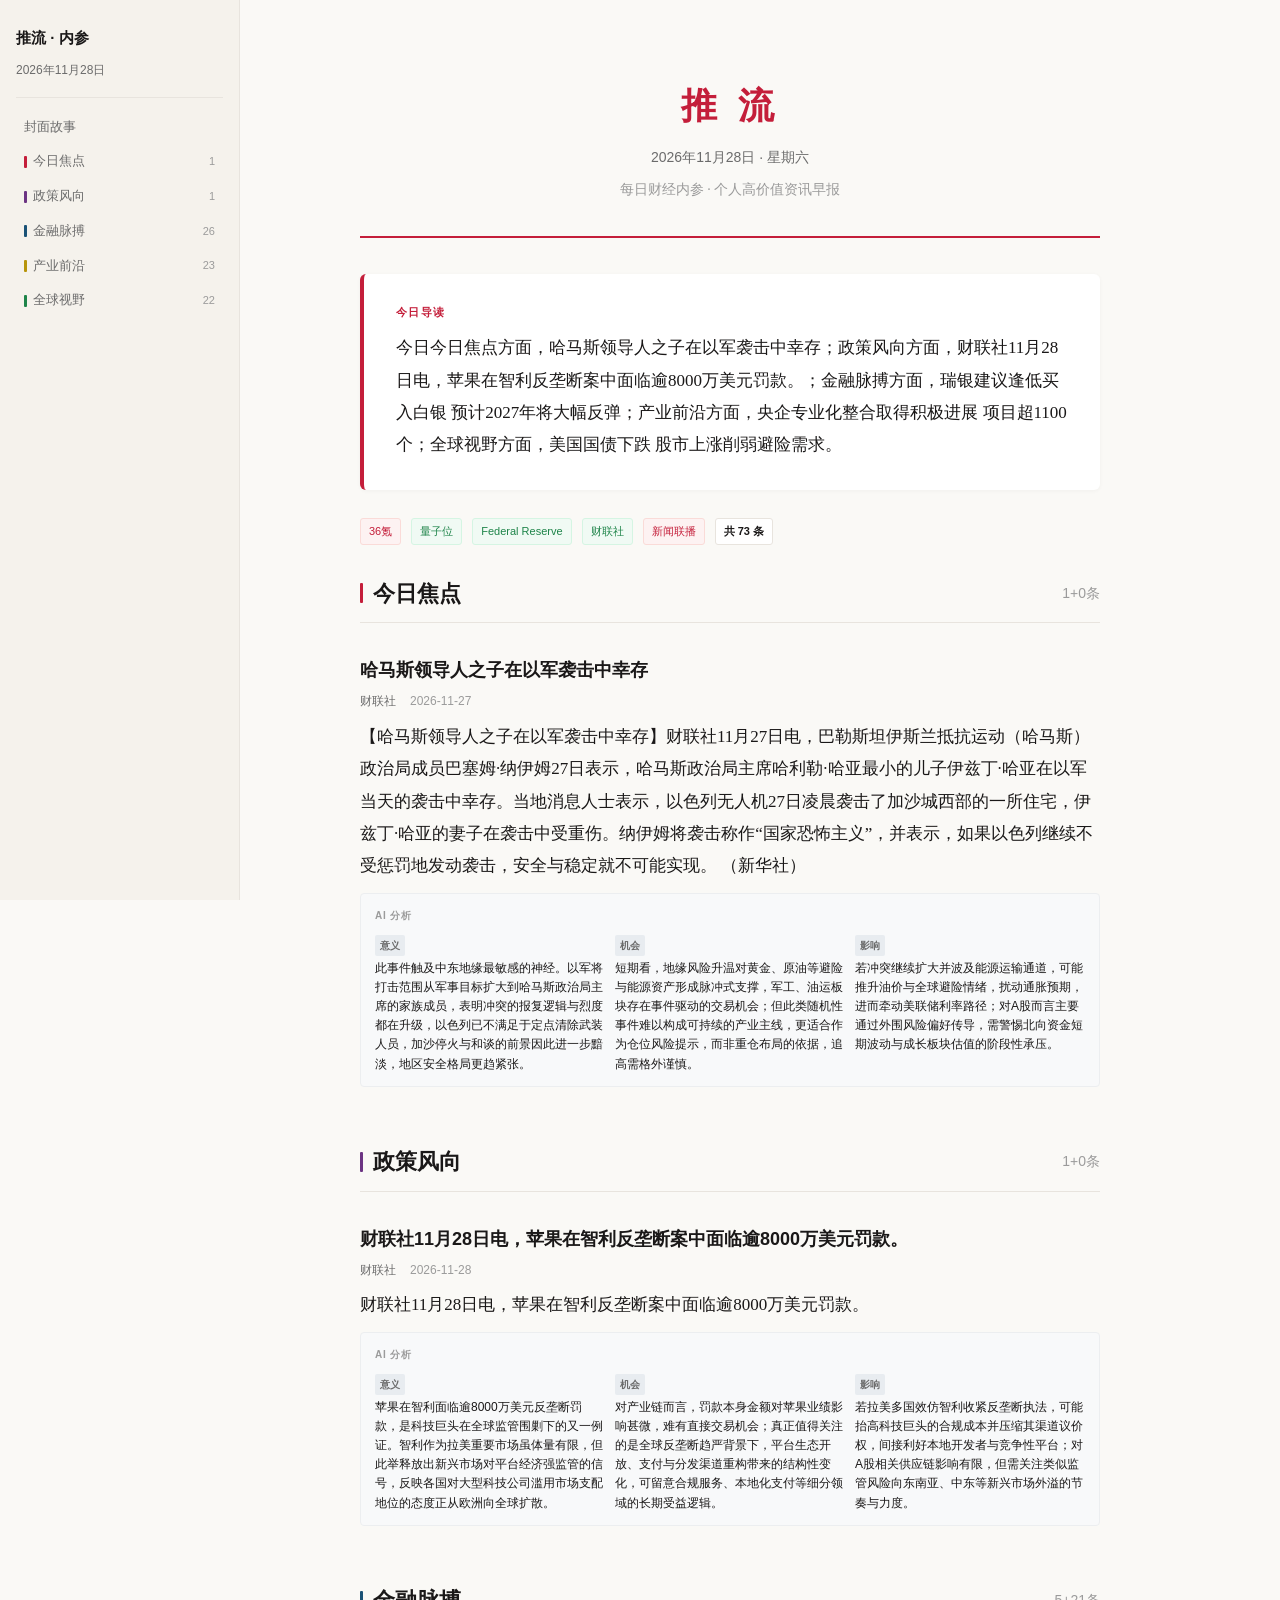
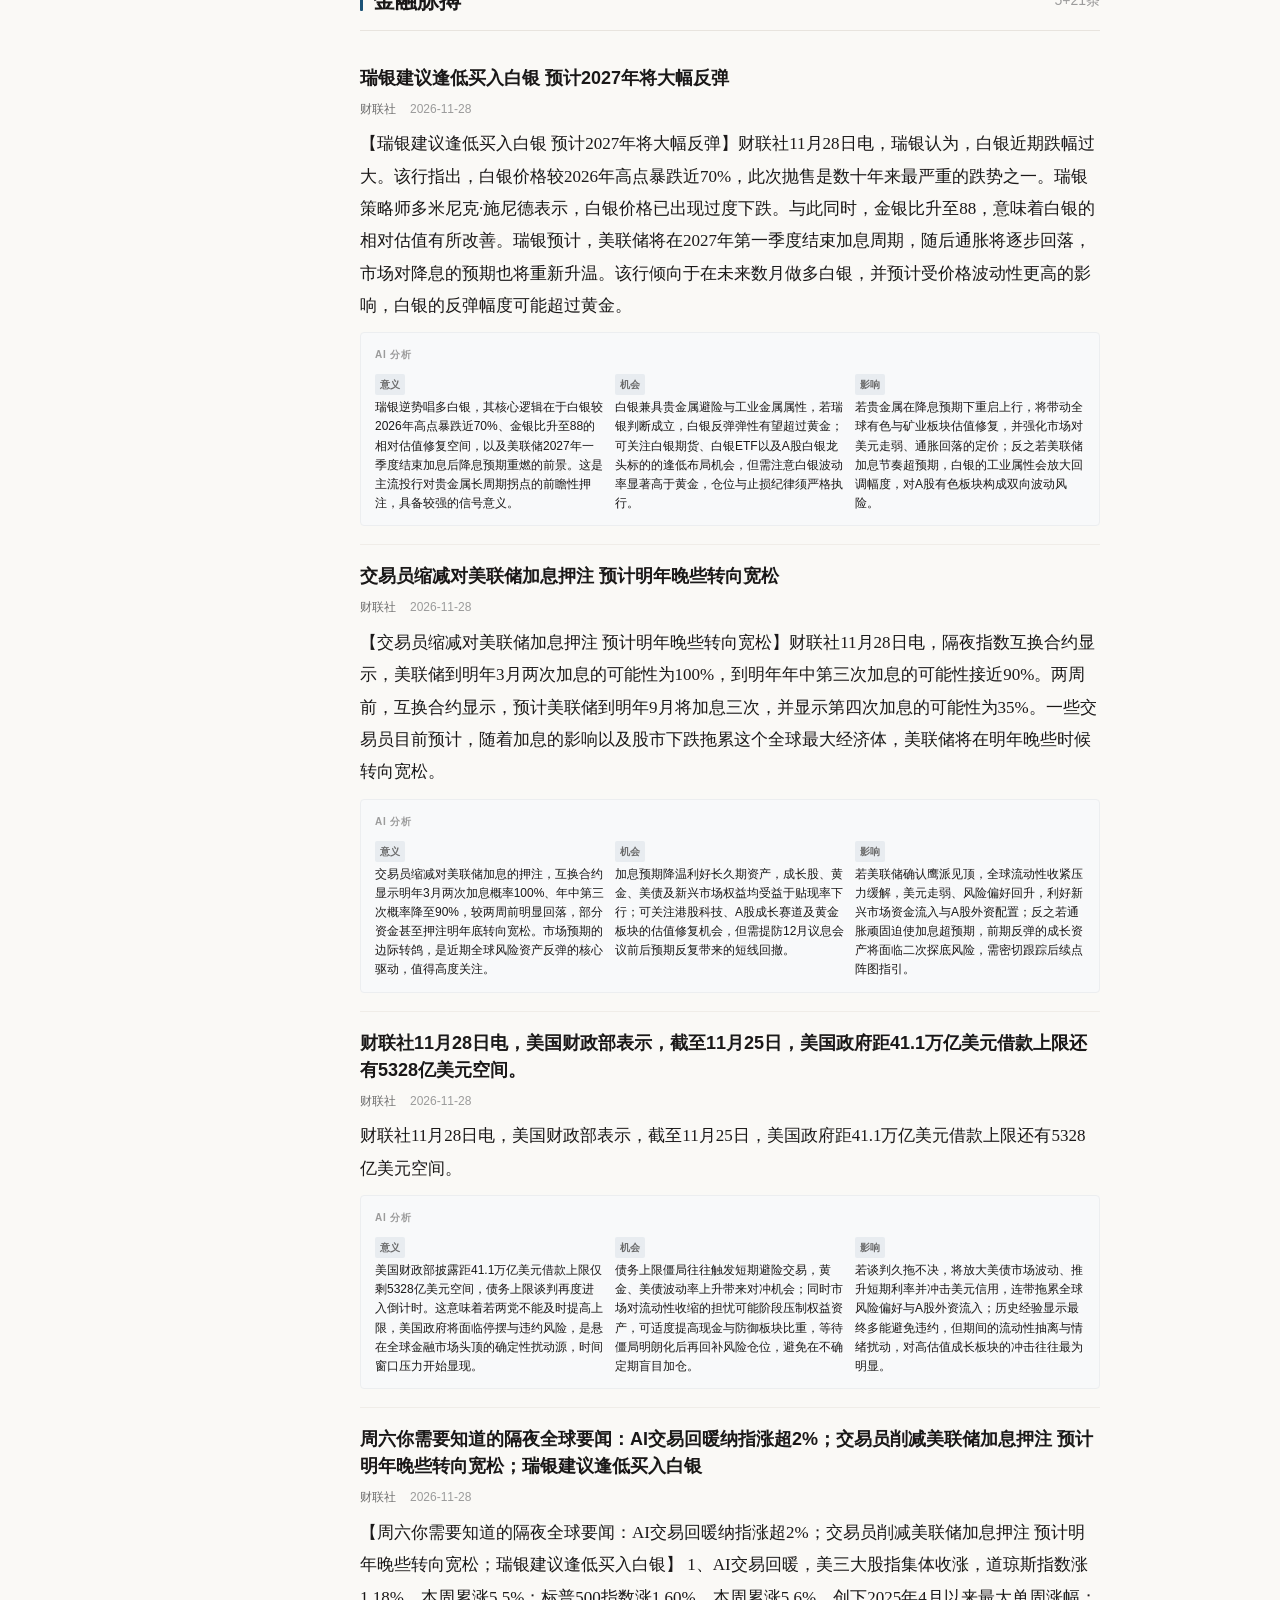
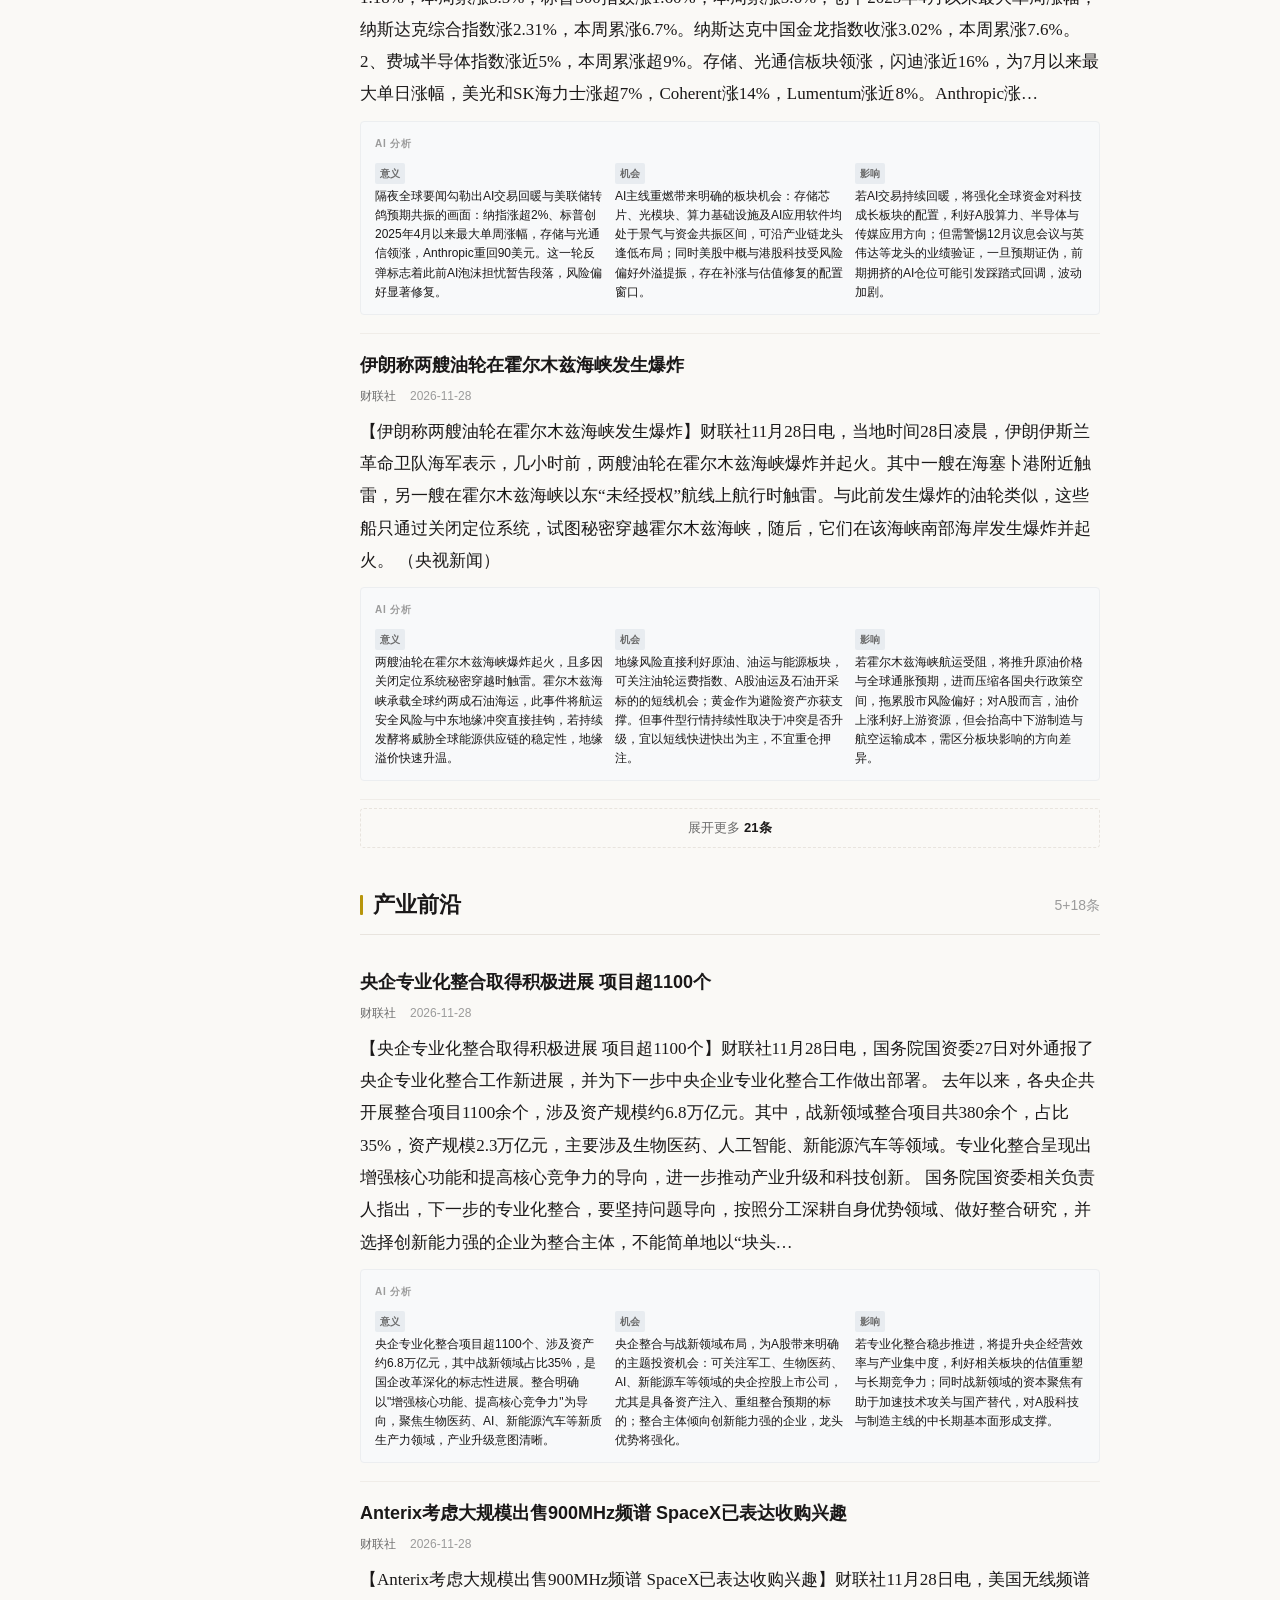
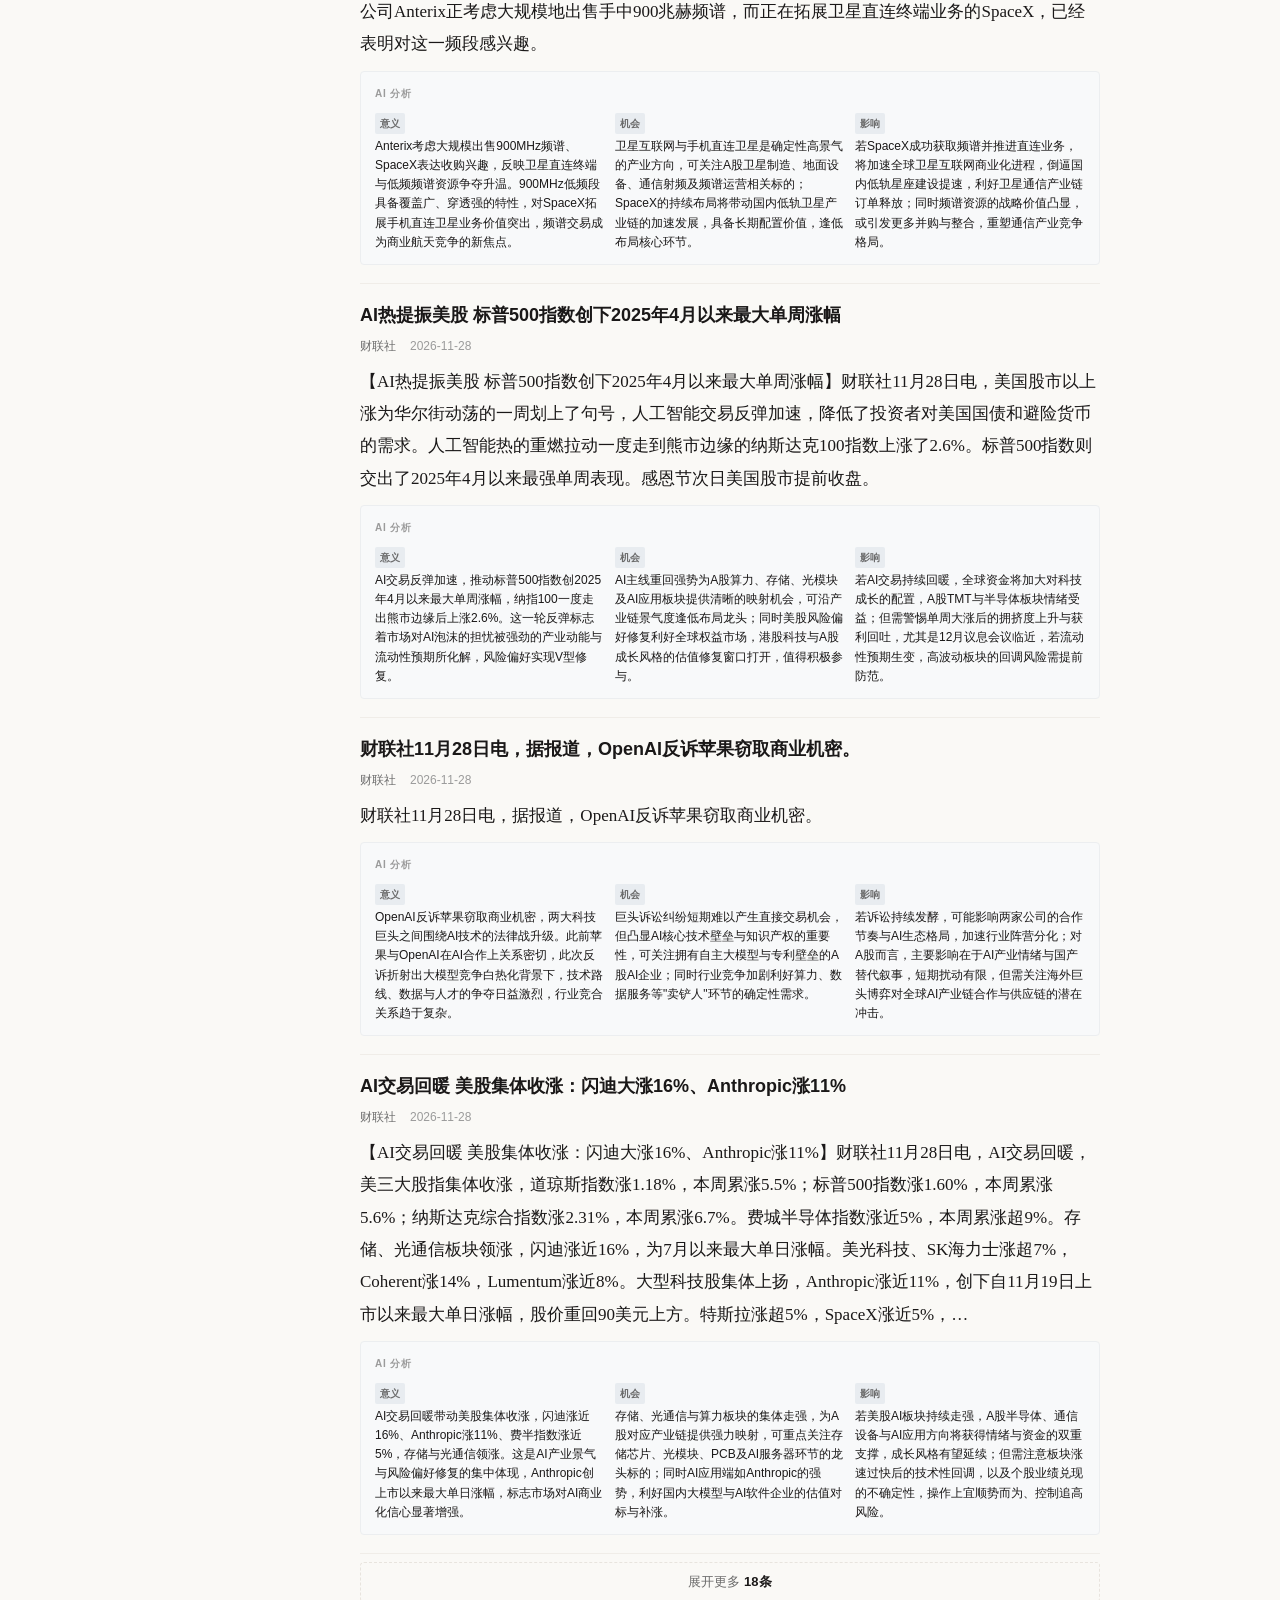
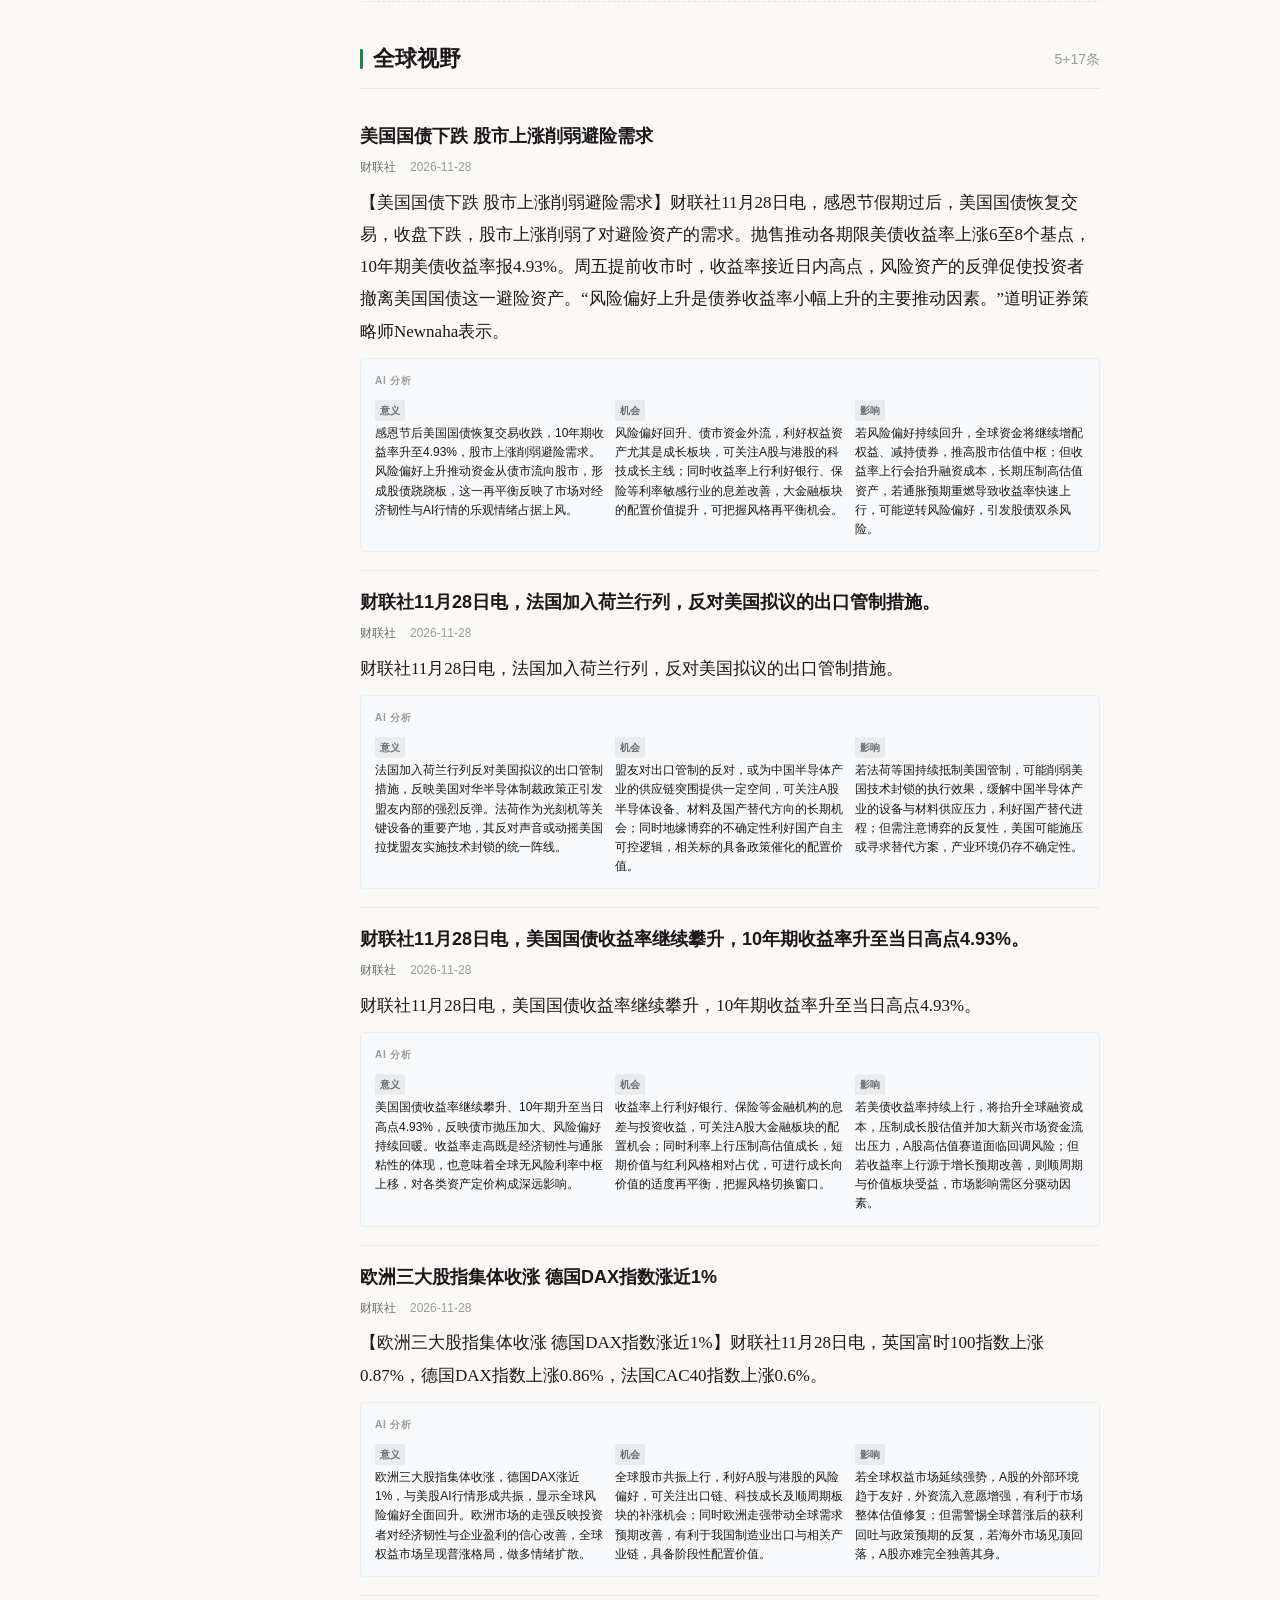
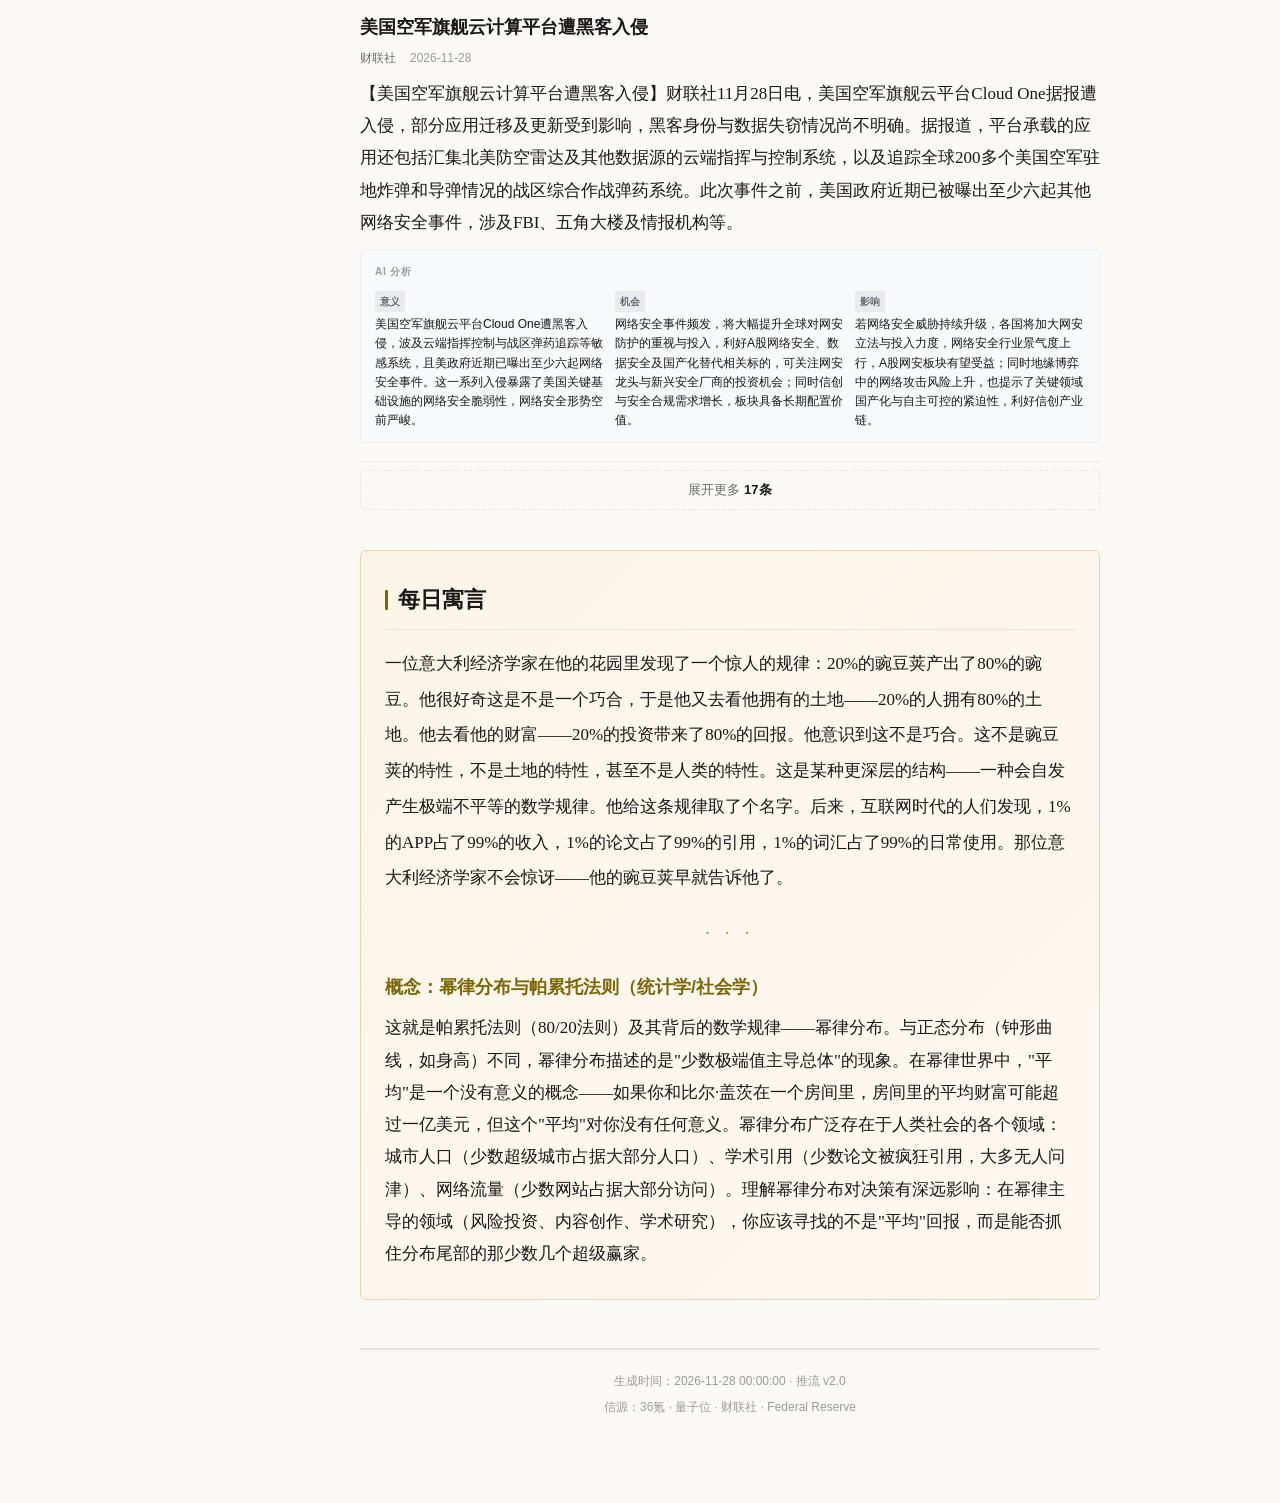
==== commit c16c6247: "deploy: 2026-11-28" ====
--- a/index.html
+++ b/index.html
@@ -5,7 +5,7 @@
 <meta charset="UTF-8">
 <meta name="viewport" content="width=device-width, initial-scale=1.0">
 <meta name="color-scheme" content="light">
-<title>推流 · 2026年11月27日</title>
+<title>推流 · 2026年11月28日</title>
 <style>/* =============================================================================
  * 推流 v2.0 — 杂志式内参样式
  * 核心：留白、克制、层次分明、阅读舒适
@@ -288,20 +288,26 @@
 <nav class="toc-sidebar" id="toc-sidebar">
     <div class="toc-header">
         <span class="toc-header-title">推流 · 内参</span>
-        <span class="toc-header-date">2026年11月27日</span>
+        <span class="toc-header-date">2026年11月28日</span>
     </div>
     <ul class="toc-list">
         <li><a href="#cover" class="toc-link">封面故事</a></li>
         
         
         
+        <li><a href="#sec-top_story" class="toc-link toc-sec-link" data-sec="top_story">
+            <span class="toc-accent" style="background:#C41E3A"></span>
+            <span>今日焦点</span>
+            <span class="toc-num">1</span>
+        </a></li>
+        
         
         
         
         <li><a href="#sec-policy" class="toc-link toc-sec-link" data-sec="policy">
             <span class="toc-accent" style="background:#6C3483"></span>
             <span>政策风向</span>
-            <span class="toc-num">2</span>
+            <span class="toc-num">1</span>
         </a></li>
         
         
@@ -310,7 +316,7 @@
         <li><a href="#sec-finance" class="toc-link toc-sec-link" data-sec="finance">
             <span class="toc-accent" style="background:#1A5276"></span>
             <span>金融脉搏</span>
-            <span class="toc-num">28</span>
+            <span class="toc-num">26</span>
         </a></li>
         
         
@@ -319,7 +325,7 @@
         <li><a href="#sec-industry" class="toc-link toc-sec-link" data-sec="industry">
             <span class="toc-accent" style="background:#B7950B"></span>
             <span>产业前沿</span>
-            <span class="toc-num">18</span>
+            <span class="toc-num">23</span>
         </a></li>
         
         
@@ -328,17 +334,11 @@
         <li><a href="#sec-global" class="toc-link toc-sec-link" data-sec="global">
             <span class="toc-accent" style="background:#1E8449"></span>
             <span>全球视野</span>
-            <span class="toc-num">25</span>
+            <span class="toc-num">22</span>
         </a></li>
         
         
         
-        
-        <li><a href="#sec-ipo" class="toc-link toc-sec-link" data-sec="ipo">
-            <span class="toc-accent" style="background:#D35400"></span>
-            <span>准IPO &amp; 打新</span>
-            <span class="toc-num">1</span>
-        </a></li>
         
         
         
@@ -352,7 +352,7 @@
 
 <header class="masthead">
     <div class="masthead-brand">推 流</div>
-    <div class="masthead-date">2026年11月27日 · 星期五</div>
+    <div class="masthead-date">2026年11月28日 · 星期六</div>
     <div class="masthead-sub">每日财经内参 · 个人高价值资讯早报</div>
 </header>
 
@@ -360,7 +360,7 @@
 
 <div class="overview" id="cover">
     <div class="overview-label">今日导读</div>
-    <div class="overview-text">今日政策风向方面，两融新规落地在即 券商信用业务加快精细化管理；金融脉搏方面，财联社11月27日电，巴西雷亚尔大涨2.7%，因市场押注特拉布科将加入卢拉政府担；产业前沿方面，资金借道ETF入市 7月以来净流入超万亿；全球视野方面，太空环境解锁阿尔茨海默病差异化分子反应；准IPO方面，中国神华：H股配售价每股38.10港元 预计融资约67.4亿港元。</div>
+    <div class="overview-text">今日今日焦点方面，哈马斯领导人之子在以军袭击中幸存；政策风向方面，财联社11月28日电，苹果在智利反垄断案中面临逾8000万美元罚款。；金融脉搏方面，瑞银建议逢低买入白银 预计2027年将大幅反弹；产业前沿方面，央企专业化整合取得积极进展 项目超1100个；全球视野方面，美国国债下跌 股市上涨削弱避险需求。</div>
 </div>
 
 
@@ -382,12 +382,56 @@
     <span class="src-tag fail">新闻联播</span>
     
     
-    <span class="src-tag total">共 74 条</span>
+    <span class="src-tag total">共 73 条</span>
 </div>
 
 
 
 
+
+
+
+<section class="sec" id="sec-top_story">
+    <div class="sec-head">
+        <span class="sec-bar" style="background:#C41E3A"></span>
+        <h2 class="sec-title">今日焦点</h2>
+        <span class="sec-count">1+0条</span>
+    </div>
+
+    
+    
+    <article class="card">
+        <h3 class="card-title">哈马斯领导人之子在以军袭击中幸存</h3>
+        <div class="card-meta">
+            <span class="card-source">财联社</span>
+            
+            
+            <span class="card-date">2026-11-27</span>
+            
+            
+            
+            
+            
+        </div>
+        <div class="card-body">
+            <p>【哈马斯领导人之子在以军袭击中幸存】财联社11月27日电，巴勒斯坦伊斯兰抵抗运动（哈马斯）政治局成员巴塞姆·纳伊姆27日表示，哈马斯政治局主席哈利勒·哈亚最小的儿子伊兹丁·哈亚在以军当天的袭击中幸存。当地消息人士表示，以色列无人机27日凌晨袭击了加沙城西部的一所住宅，伊兹丁·哈亚的妻子在袭击中受重伤。纳伊姆将袭击称作“国家恐怖主义”，并表示，如果以色列继续不受惩罚地发动袭击，安全与稳定就不可能实现。 （新华社）</p>
+        </div>
+        
+        <div class="ai-box">
+            <div class="ai-label">AI 分析</div>
+            <div class="ai-cols">
+                <div class="ai-col"><span class="ai-tag">意义</span><p>此事件触及中东地缘最敏感的神经。以军将打击范围从军事目标扩大到哈马斯政治局主席的家族成员，表明冲突的报复逻辑与烈度都在升级，以色列已不满足于定点清除武装人员，加沙停火与和谈的前景因此进一步黯淡，地区安全格局更趋紧张。</p></div>
+                <div class="ai-col"><span class="ai-tag">机会</span><p>短期看，地缘风险升温对黄金、原油等避险与能源资产形成脉冲式支撑，军工、油运板块存在事件驱动的交易机会；但此类随机性事件难以构成可持续的产业主线，更适合作为仓位风险提示，而非重仓布局的依据，追高需格外谨慎。</p></div>
+                <div class="ai-col"><span class="ai-tag">影响</span><p>若冲突继续扩大并波及能源运输通道，可能推升油价与全球避险情绪，扰动通胀预期，进而牵动美联储利率路径；对A股而言主要通过外围风险偏好传导，需警惕北向资金短期波动与成长板块估值的阶段性承压。</p></div>
+            </div>
+        </div>
+        
+    </article>
+    
+
+    
+    
+</section>
 
 
 
@@ -398,18 +442,18 @@
     <div class="sec-head">
         <span class="sec-bar" style="background:#6C3483"></span>
         <h2 class="sec-title">政策风向</h2>
-        <span class="sec-count">2+0条</span>
+        <span class="sec-count">1+0条</span>
     </div>
 
     
     
     <article class="card">
-        <h3 class="card-title">两融新规落地在即 券商信用业务加快精细化管理</h3>
+        <h3 class="card-title">财联社11月28日电，苹果在智利反垄断案中面临逾8000万美元罚款。</h3>
         <div class="card-meta">
             <span class="card-source">财联社</span>
             
             
-            <span class="card-date">2026-11-27</span>
+            <span class="card-date">2026-11-28</span>
             
             
             
@@ -417,43 +461,15 @@
             
         </div>
         <div class="card-body">
-            <p>【两融新规落地在即 券商信用业务加快精细化管理】财联社11月27日电，融资保证金比例调整自11月30日起正式实施，沪深北交易所将投资者融资买入证券的最低保证金比例由100%下调至80%，同时将存量合约纳入调整范围。11月26日，记者采访多位券商人士了解到，随着新规落地临近，券商正加快业务和系统准备，营业部客户对融资额度、保证金可用余额及追保平仓安排的咨询有所增加。值得关注的是，除交易所下调融资保证金比例外，监管部门近日还向券商下发《关于落实融资融券逆周期调节措施、提升风险管控有效性有关工作的通知》，明确在市场波动期间，券商在与客户充分沟通并取得确认的情况下，可动态调整最低维持担保比例及追保平仓…</p>
+            <p>财联社11月28日电，苹果在智利反垄断案中面临逾8000万美元罚款。</p>
         </div>
         
         <div class="ai-box">
             <div class="ai-label">AI 分析</div>
             <div class="ai-cols">
-                <div class="ai-col"><span class="ai-tag">意义</span><p>融资保证金比例由100%下调至80%，是监管层对杠杆的逆周期放松，向市场释放流动性呵护、提振信心的明确信号，也意味着券商信用业务将进入规模扩张与精细风控并重的新阶段。</p></div>
-                <div class="ai-col"><span class="ai-tag">机会</span><p>券商两融业务收入弹性最大，保证金下调直接放大可融资规模，利好头部券商与深耕信用业务的标的；存量合约纳入调整进一步增厚息差，信用交易系统与风控服务商也迎来增量需求。</p></div>
-                <div class="ai-col"><span class="ai-tag">影响</span><p>短期提振市场情绪与杠杆资金入场，中期推动券商从粗放扩张转向客户分层与动态风控；若行情波动加剧，追保平仓安排将考验券商风控能力，需关注信用风险敞口的边际变化。。后续需重点观察保证金下调后的实际融资余额变化及追保压力的释放节奏。</p></div>
-            </div>
-        </div>
-        
-    </article>
-    
-    <article class="card">
-        <h3 class="card-title">渣打银行扩展量子计算研究计划</h3>
-        <div class="card-meta">
-            <span class="card-source">财联社</span>
-            
-            
-            <span class="card-date">2026-11-27</span>
-            
-            
-            
-            
-            
-        </div>
-        <div class="card-body">
-            <p>【渣打银行扩展量子计算研究计划】财联社11月27日电，渣打银行宣布扩大其量子计算研究计划。该行在新加坡金管局（MAS）FSTI量子技术计划支持下成功完成首年研究，在语言建模、时间序列预测及金融衍生品定价三大领域取得进展。研究显示，量子方法可将可训练参数减少18倍、计算迭代减少至多18倍。渣打表示，下一阶段将基于首年成果，继续评估量子技术在高度监管的金融服务环境中的采用准备度。</p>
-        </div>
-        
-        <div class="ai-box">
-            <div class="ai-label">AI 分析</div>
-            <div class="ai-cols">
-                <div class="ai-col"><span class="ai-tag">意义</span><p>渣打在新加坡金管局支持下完成首年量子计算研究，在语言建模、时序预测与衍生品定价三大金融场景验证可行性，参数与迭代数最多降18倍，标志量子技术从概念走向金融业落地评估。</p></div>
-                <div class="ai-col"><span class="ai-tag">机会</span><p>量子计算在金融衍生品定价、风险建模与投研预测环节具备算力替代潜力，利好布局量子算法与量子软件的科技公司、提供金融行业解决方案的服务商，以及押注前沿算力的机构。。以量子技术优化风控与定价，或成为头部金融机构的差异化竞争力来源。</p></div>
-                <div class="ai-col"><span class="ai-tag">影响</span><p>量子计算商业化节奏仍受制于硬件成熟度与监管适配，短期难撼动现有金融IT格局，但先行者的试点数据将加速标准形成；一旦突破，将重构高频交易与风险定价的技术底座。。高度监管环境下量子技术的采纳，将重塑金融科技的底层算力格局。</p></div>
+                <div class="ai-col"><span class="ai-tag">意义</span><p>苹果在智利面临逾8000万美元反垄断罚款，是科技巨头在全球监管围剿下的又一例证。智利作为拉美重要市场虽体量有限，但此举释放出新兴市场对平台经济强监管的信号，反映各国对大型科技公司滥用市场支配地位的态度正从欧洲向全球扩散。</p></div>
+                <div class="ai-col"><span class="ai-tag">机会</span><p>对产业链而言，罚款本身金额对苹果业绩影响甚微，难有直接交易机会；真正值得关注的是全球反垄断趋严背景下，平台生态开放、支付与分发渠道重构带来的结构性变化，可留意合规服务、本地化支付等细分领域的长期受益逻辑。</p></div>
+                <div class="ai-col"><span class="ai-tag">影响</span><p>若拉美多国效仿智利收紧反垄断执法，可能抬高科技巨头的合规成本并压缩其渠道议价权，间接利好本地开发者与竞争性平台；对A股相关供应链影响有限，但需关注类似监管风险向东南亚、中东等新兴市场外溢的节奏与力度。</p></div>
             </div>
         </div>
         
@@ -473,18 +489,18 @@
     <div class="sec-head">
         <span class="sec-bar" style="background:#1A5276"></span>
         <h2 class="sec-title">金融脉搏</h2>
-        <span class="sec-count">5+23条</span>
+        <span class="sec-count">5+21条</span>
     </div>
 
     
     
     <article class="card">
-        <h3 class="card-title">财联社11月27日电，巴西雷亚尔大涨2.7%，因市场押注特拉布科将加入卢拉政府担任财政部长。</h3>
+        <h3 class="card-title">瑞银建议逢低买入白银 预计2027年将大幅反弹</h3>
         <div class="card-meta">
             <span class="card-source">财联社</span>
             
             
-            <span class="card-date">2026-11-27</span>
+            <span class="card-date">2026-11-28</span>
             
             
             
@@ -492,27 +508,27 @@
             
         </div>
         <div class="card-body">
-            <p>财联社11月27日电，巴西雷亚尔大涨2.7%，因市场押注特拉布科将加入卢拉政府担任财政部长。</p>
+            <p>【瑞银建议逢低买入白银 预计2027年将大幅反弹】财联社11月28日电，瑞银认为，白银近期跌幅过大。该行指出，白银价格较2026年高点暴跌近70%，此次抛售是数十年来最严重的跌势之一。瑞银策略师多米尼克·施尼德表示，白银价格已出现过度下跌。与此同时，金银比升至88，意味着白银的相对估值有所改善。瑞银预计，美联储将在2027年第一季度结束加息周期，随后通胀将逐步回落，市场对降息的预期也将重新升温。该行倾向于在未来数月做多白银，并预计受价格波动性更高的影响，白银的反弹幅度可能超过黄金。</p>
         </div>
         
         <div class="ai-box">
             <div class="ai-label">AI 分析</div>
             <div class="ai-cols">
-                <div class="ai-col"><span class="ai-tag">意义</span><p>雷亚尔单日大涨2.7%反映市场对财政纪律的重新定价——押注特拉布科入阁意味着巴西财政紧缩与可信度回升，汇率是新兴市场风险偏好的风向标。。汇率异动背后是市场对巴西财政纪律的重新定价，信号意义突出。</p></div>
-                <div class="ai-col"><span class="ai-tag">机会</span><p>巴西资产（股市、债券、雷亚尔）因财政预期改善获得重估窗口，利好深耕巴西的矿业、农业与金融板块，以及新兴市场ETF中巴西权重的弹性标的。。新兴市场资产的贝塔机会常由政策预期驱动，弹性大且节奏快。</p></div>
-                <div class="ai-col"><span class="ai-tag">影响</span><p>若特拉布科确认出任财长，资本回流巴西有望延续，压缩巴西高通胀与高利率压力；反之预期落空将引发雷亚尔与股债的快速回吐，波动率上升。。巴西股汇的后续走向，将高度依赖财政人事与改革的实际兑现。</p></div>
+                <div class="ai-col"><span class="ai-tag">意义</span><p>瑞银逆势唱多白银，其核心逻辑在于白银较2026年高点暴跌近70%、金银比升至88的相对估值修复空间，以及美联储2027年一季度结束加息后降息预期重燃的前景。这是主流投行对贵金属长周期拐点的前瞻性押注，具备较强的信号意义。</p></div>
+                <div class="ai-col"><span class="ai-tag">机会</span><p>白银兼具贵金属避险与工业金属属性，若瑞银判断成立，白银反弹弹性有望超过黄金；可关注白银期货、白银ETF以及A股白银龙头标的的逢低布局机会，但需注意白银波动率显著高于黄金，仓位与止损纪律须严格执行。</p></div>
+                <div class="ai-col"><span class="ai-tag">影响</span><p>若贵金属在降息预期下重启上行，将带动全球有色与矿业板块估值修复，并强化市场对美元走弱、通胀回落的定价；反之若美联储加息节奏超预期，白银的工业属性会放大回调幅度，对A股有色板块构成双向波动风险。</p></div>
             </div>
         </div>
         
     </article>
     
     <article class="card">
-        <h3 class="card-title">财联社11月27日电，土耳其央行暂停一周期回购拍卖。</h3>
+        <h3 class="card-title">交易员缩减对美联储加息押注 预计明年晚些转向宽松</h3>
         <div class="card-meta">
             <span class="card-source">财联社</span>
             
             
-            <span class="card-date">2026-11-27</span>
+            <span class="card-date">2026-11-28</span>
             
             
             
@@ -520,27 +536,27 @@
             
         </div>
         <div class="card-body">
-            <p>财联社11月27日电，土耳其央行暂停一周期回购拍卖。</p>
+            <p>【交易员缩减对美联储加息押注 预计明年晚些转向宽松】财联社11月28日电，隔夜指数互换合约显示，美联储到明年3月两次加息的可能性为100%，到明年年中第三次加息的可能性接近90%。两周前，互换合约显示，预计美联储到明年9月将加息三次，并显示第四次加息的可能性为35%。一些交易员目前预计，随着加息的影响以及股市下跌拖累这个全球最大经济体，美联储将在明年晚些时候转向宽松。</p>
         </div>
         
         <div class="ai-box">
             <div class="ai-label">AI 分析</div>
             <div class="ai-cols">
-                <div class="ai-col"><span class="ai-tag">意义</span><p>土耳其央行暂停一周期回购拍卖，是其在极端通胀与里拉压力下收紧流动性、稳住汇率的操作信号，反映新兴市场央行的被动紧缩处境。。在高通胀与汇率承压的夹击下，土央行被迫在稳汇率与保增长间权衡。</p></div>
-                <div class="ai-col"><span class="ai-tag">机会</span><p>里拉汇率阶段性企稳或吸引套息资金，但风险极大；关注与土耳其关联的外贸、基建与银行类标的的汇兑损益变化。。新兴市场的政策套利窗口往往转瞬即逝，参与需严控风险，在主线切换中，相关环节的确定性相对更高。</p></div>
-                <div class="ai-col"><span class="ai-tag">影响</span><p>暂停回购短期收紧流动性、支撑里拉，但若通胀与经常账户赤字不改善，政策工具终将耗尽，资产价格与汇率的剧烈波动风险持续累积。。土耳其资产的定价逻辑，仍锚定在通胀能否实质回落这一根本问题上。</p></div>
+                <div class="ai-col"><span class="ai-tag">意义</span><p>交易员缩减对美联储加息的押注，互换合约显示明年3月两次加息概率100%、年中第三次概率降至90%，较两周前明显回落，部分资金甚至押注明年底转向宽松。市场预期的边际转鸽，是近期全球风险资产反弹的核心驱动，值得高度关注。</p></div>
+                <div class="ai-col"><span class="ai-tag">机会</span><p>加息预期降温利好长久期资产，成长股、黄金、美债及新兴市场权益均受益于贴现率下行；可关注港股科技、A股成长赛道及黄金板块的估值修复机会，但需提防12月议息会议前后预期反复带来的短线回撤。</p></div>
+                <div class="ai-col"><span class="ai-tag">影响</span><p>若美联储确认鹰派见顶，全球流动性收紧压力缓解，美元走弱、风险偏好回升，利好新兴市场资金流入与A股外资配置；反之若通胀顽固迫使加息超预期，前期反弹的成长资产将面临二次探底风险，需密切跟踪后续点阵图指引。</p></div>
             </div>
         </div>
         
     </article>
     
     <article class="card">
-        <h3 class="card-title">财联社11月27日电，欧元区成员国已同意推荐巴勃罗·埃尔南德斯·德科斯（西班牙籍）担任欧洲央行行长。</h3>
+        <h3 class="card-title">财联社11月28日电，美国财政部表示，截至11月25日，美国政府距41.1万亿美元借款上限还有5328亿美元空间。</h3>
         <div class="card-meta">
             <span class="card-source">财联社</span>
             
             
-            <span class="card-date">2026-11-27</span>
+            <span class="card-date">2026-11-28</span>
             
             
             
@@ -548,27 +564,27 @@
             
         </div>
         <div class="card-body">
-            <p>财联社11月27日电，欧洲理事会主席科斯塔表示，欧元区成员国已同意推荐巴勃罗·埃尔南德斯·德科斯（西班牙籍）担任欧洲央行行长。</p>
+            <p>财联社11月28日电，美国财政部表示，截至11月25日，美国政府距41.1万亿美元借款上限还有5328亿美元空间。</p>
         </div>
         
         <div class="ai-box">
             <div class="ai-label">AI 分析</div>
             <div class="ai-cols">
-                <div class="ai-col"><span class="ai-tag">意义</span><p>西班牙籍德科斯获推荐接掌欧央行，意味着欧元区货币政策进入新的人事周期，其偏鹰偏鸽立场将直接影响欧洲利率路径与欧元汇率定价。。欧元区掌门人更替，是观察欧洲货币政策走向的重要窗口。</p></div>
-                <div class="ai-col"><span class="ai-tag">机会</span><p>欧央行换帅带来政策预期重估，欧元区银行股、利率敏感型资产与欧元汇率衍生品存在交易机会；关注德科斯过往对通胀与财政的立场。。欧央行人事变化往往带来欧元资产的重定价机会。</p></div>
-                <div class="ai-col"><span class="ai-tag">影响</span><p>新行长的政策取向将决定欧洲加息或降息节奏，牵动欧元、欧债与欧洲股市估值；换帅过渡期政策不确定性上升，市场波动加大。。新行长就任后的首次表态，将成为市场校准利率预期的关键节点。</p></div>
+                <div class="ai-col"><span class="ai-tag">意义</span><p>美国财政部披露距41.1万亿美元借款上限仅剩5328亿美元空间，债务上限谈判再度进入倒计时。这意味着若两党不能及时提高上限，美国政府将面临停摆与违约风险，是悬在全球金融市场头顶的确定性扰动源，时间窗口压力开始显现。</p></div>
+                <div class="ai-col"><span class="ai-tag">机会</span><p>债务上限僵局往往触发短期避险交易，黄金、美债波动率上升带来对冲机会；同时市场对流动性收缩的担忧可能阶段压制权益资产，可适度提高现金与防御板块比重，等待僵局明朗化后再回补风险仓位，避免在不确定期盲目加仓。</p></div>
+                <div class="ai-col"><span class="ai-tag">影响</span><p>若谈判久拖不决，将放大美债市场波动、推升短期利率并冲击美元信用，连带拖累全球风险偏好与A股外资流入；历史经验显示最终多能避免违约，但期间的流动性抽离与情绪扰动，对高估值成长板块的冲击往往最为明显。</p></div>
             </div>
         </div>
         
     </article>
     
     <article class="card">
-        <h3 class="card-title">横琴粤澳深度合作区前10个月进出口值同比增超六成</h3>
+        <h3 class="card-title">周六你需要知道的隔夜全球要闻：AI交易回暖纳指涨超2%；交易员削减美联储加息押注 预计明年晚些转向宽松；瑞银建议逢低买入白银</h3>
         <div class="card-meta">
             <span class="card-source">财联社</span>
             
             
-            <span class="card-date">2026-11-27</span>
+            <span class="card-date">2026-11-28</span>
             
             
             
@@ -576,27 +592,29 @@
             
         </div>
         <div class="card-body">
-            <p>【横琴粤澳深度合作区前10个月进出口值同比增超六成】财联社11月27日电，据拱北海关统计，今年前10个月，横琴粤澳深度合作区进出口值为634.4亿元，同比增长66.8%。其中10月当月进口值达22亿元，同比增长87.8%；超2000吨跨境电商货品走出国门，远销20个国家和地区。</p>
+            <p>【周六你需要知道的隔夜全球要闻：AI交易回暖纳指涨超2%；交易员削减美联储加息押注 预计明年晚些转向宽松；瑞银建议逢低买入白银】
+1、AI交易回暖，美三大股指集体收涨，道琼斯指数涨1.18%，本周累涨5.5%；标普500指数涨1.60%，本周累涨5.6%，创下2025年4月以来最大单周涨幅；纳斯达克综合指数涨2.31%，本周累涨6.7%。纳斯达克中国金龙指数收涨3.02%，本周累涨7.6%。
+2、费城半导体指数涨近5%，本周累涨超9%。存储、光通信板块领涨，闪迪涨近16%，为7月以来最大单日涨幅，美光和SK海力士涨超7%，Coherent涨14%，Lumentum涨近8%。Anthropic涨…</p>
         </div>
         
         <div class="ai-box">
             <div class="ai-label">AI 分析</div>
             <div class="ai-cols">
-                <div class="ai-col"><span class="ai-tag">意义</span><p>横琴前10月进出口634.4亿元、同比增66.8%，跨境电商超2000吨远销20国，显示横琴承接澳门经济适度多元与制度创新的载体效应正在兑现。。横琴正成为连接澳门与内地要素流动的制度试验田。</p></div>
-                <div class="ai-col"><span class="ai-tag">机会</span><p>横琴基建、跨境电商、免税消费与金融创新等板块受益于政策红利与流量增长，粤澳产业链协同下的物流、会展与专业服务标的具备布局价值。。跨境电商业态的爆发，带动了仓储、物流与支付等配套服务链条。</p></div>
-                <div class="ai-col"><span class="ai-tag">影响</span><p>进出口高增长验证横琴政策落地成效，有望吸引更多企业与资本进驻；但需关注基数抬升后增速可持续性，以及澳门与内地制度衔接的推进节奏。。随着政策持续落地，横琴的区域枢纽价值有望进一步凸显。</p></div>
+                <div class="ai-col"><span class="ai-tag">意义</span><p>隔夜全球要闻勾勒出AI交易回暖与美联储转鸽预期共振的画面：纳指涨超2%、标普创2025年4月以来最大单周涨幅，存储与光通信领涨，Anthropic重回90美元。这一轮反弹标志着此前AI泡沫担忧暂告段落，风险偏好显著修复。</p></div>
+                <div class="ai-col"><span class="ai-tag">机会</span><p>AI主线重燃带来明确的板块机会：存储芯片、光模块、算力基础设施及AI应用软件均处于景气与资金共振区间，可沿产业链龙头逢低布局；同时美股中概与港股科技受风险偏好外溢提振，存在补涨与估值修复的配置窗口。</p></div>
+                <div class="ai-col"><span class="ai-tag">影响</span><p>若AI交易持续回暖，将强化全球资金对科技成长板块的配置，利好A股算力、半导体与传媒应用方向；但需警惕12月议息会议与英伟达等龙头的业绩验证，一旦预期证伪，前期拥挤的AI仓位可能引发踩踏式回调，波动加剧。</p></div>
             </div>
         </div>
         
     </article>
     
     <article class="card">
-        <h3 class="card-title">财联社11月27日电，据报道，韩国评估扩大股市稳定基金。</h3>
+        <h3 class="card-title">伊朗称两艘油轮在霍尔木兹海峡发生爆炸</h3>
         <div class="card-meta">
             <span class="card-source">财联社</span>
             
             
-            <span class="card-date">2026-11-27</span>
+            <span class="card-date">2026-11-28</span>
             
             
             
@@ -604,15 +622,15 @@
             
         </div>
         <div class="card-body">
-            <p>财联社11月27日电，据报道，韩国评估扩大股市稳定基金。</p>
+            <p>【伊朗称两艘油轮在霍尔木兹海峡发生爆炸】财联社11月28日电，当地时间28日凌晨，伊朗伊斯兰革命卫队海军表示，几小时前，两艘油轮在霍尔木兹海峡爆炸并起火。其中一艘在海塞卜港附近触雷，另一艘在霍尔木兹海峡以东“未经授权”航线上航行时触雷。与此前发生爆炸的油轮类似，这些船只通过关闭定位系统，试图秘密穿越霍尔木兹海峡，随后，它们在该海峡南部海岸发生爆炸并起火。 （央视新闻）</p>
         </div>
         
         <div class="ai-box">
             <div class="ai-label">AI 分析</div>
             <div class="ai-cols">
-                <div class="ai-col"><span class="ai-tag">意义</span><p>韩国评估扩大股市稳定基金，是政府应对市场波动、托底信心的干预信号，反映外资流出与市场调整压力下监管层维稳意图上升。。韩国市场的政策干预向来是短期情绪的重要风向标。</p></div>
-                <div class="ai-col"><span class="ai-tag">机会</span><p>稳定基金扩大有利于韩股情绪修复，半导体、电池等权重板块及韩元资产或获支撑；关注韩国ETF与相关产业链的联动机会。。权重科技与电池板块对稳定基金的敏感度最高，这一方向具备业绩与情绪双重驱动的空间。</p></div>
-                <div class="ai-col"><span class="ai-tag">影响</span><p>托底措施短期稳定市场，但若基本面与外部风险未改善，干预效果有限；政策工具的使用也暗示市场脆弱性，需跟踪基金实际入市规模与节奏。。稳定基金的实质效果，取决于入市节奏与外部风险的演变。</p></div>
+                <div class="ai-col"><span class="ai-tag">意义</span><p>两艘油轮在霍尔木兹海峡爆炸起火，且多因关闭定位系统秘密穿越时触雷。霍尔木兹海峡承载全球约两成石油海运，此事件将航运安全风险与中东地缘冲突直接挂钩，若持续发酵将威胁全球能源供应链的稳定性，地缘溢价快速升温。</p></div>
+                <div class="ai-col"><span class="ai-tag">机会</span><p>地缘风险直接利好原油、油运与能源板块，可关注油轮运费指数、A股油运及石油开采标的的短线机会；黄金作为避险资产亦获支撑。但事件型行情持续性取决于冲突是否升级，宜以短线快进快出为主，不宜重仓押注。</p></div>
+                <div class="ai-col"><span class="ai-tag">影响</span><p>若霍尔木兹海峡航运受阻，将推升原油价格与全球通胀预期，进而压缩各国央行政策空间，拖累股市风险偏好；对A股而言，油价上涨利好上游资源，但会抬高中下游制造与航空运输成本，需区分板块影响的方向差异。</p></div>
             </div>
         </div>
         
@@ -622,12 +640,431 @@
     
     
     <button class="expand-btn" onclick="this.classList.toggle('open');this.nextElementSibling.classList.toggle('open')">
-        展开更多 <span class="expand-count">23条</span>
+        展开更多 <span class="expand-count">21条</span>
     </button>
     <div class="collapsed-items">
         
         <article class="card">
-            <h3 class="card-title">以军称空袭黎巴嫩真主党武装训练营目标</h3>
+            <h3 class="card-title">财联社11月28日电，富时A50期指连续夜盘微跌0.09%，报13051点。</h3>
+            <div class="card-meta">
+                <span class="card-source">财联社</span>
+                
+                <span class="card-date">2026-11-28</span>
+                
+                
+                
+                
+            </div>
+            <div class="card-body">
+                <p>财联社11月28日电，富时A50期指连续夜盘微跌0.09%，报13051点。</p>
+            </div>
+            
+            <div class="ai-box">
+                <div class="ai-label">AI 分析</div>
+                <div class="ai-cols">
+                    <div class="ai-col"><span class="ai-tag">意义</span><p>富时A50期指夜盘微跌0.09%报13051点，几乎持平，反映在隔夜美股大涨背景下，外资对A股大盘蓝筹的定价仍偏谨慎，未随海外风险偏好同步上攻。A50作为A股开盘的重要风向标，其平淡表现暗示今日大盘或以震荡消化为主。</p></div>
+                    <div class="ai-col"><span class="ai-tag">机会</span><p>A50微跌意味着大盘蓝筹短期缺乏明确方向，机会更多在于结构性而非指数层面；可关注隔夜领涨的AI算力、存储、港股科技等题材在A股的映射补涨，以及低位顺周期板块的轮动机会，指数级操作宜等待放量信号。</p></div>
+                    <div class="ai-col"><span class="ai-tag">影响</span><p>若A50维持窄幅震荡，A股开盘或延续结构性分化格局，权重股承压而题材活跃；需关注盘中北向资金动向与量能变化，若外资持续流入叠加A50转强，则蓝筹补涨可期；反之若外围转弱，指数回踩风险将上升。</p></div>
+                </div>
+            </div>
+            
+        </article>
+        
+        <article class="card">
+            <h3 class="card-title">财联社11月28日电，标普将法国评级展望调整至负面；确认“A+/A-1”评级。</h3>
+            <div class="card-meta">
+                <span class="card-source">财联社</span>
+                
+                <span class="card-date">2026-11-28</span>
+                
+                
+                
+                
+            </div>
+            <div class="card-body">
+                <p>财联社11月28日电，标普将法国评级展望调整至负面；确认“A+/A-1”评级。</p>
+            </div>
+            
+            <div class="ai-box">
+                <div class="ai-label">AI 分析</div>
+                <div class="ai-cols">
+                    <div class="ai-col"><span class="ai-tag">意义</span><p>标普将法国评级展望下调至负面，确认A+/A-1评级，反映市场对法国财政赤字与债务可持续性的担忧加剧。作为欧元区第二大经济体，法国主权信用承压会放大欧洲债务风险定价，欧元与欧债市场将面临持续的估值压力。</p></div>
+                    <div class="ai-col"><span class="ai-tag">机会</span><p>法国债务风险升温利好避险资产，美元、黄金及优质核心国债相对占优；同时欧债利差走阔为对冲型投资者提供交易窗口。对权益而言，可减配欧洲资产、转向确定性更高的美股与亚太，规避欧元区风险资产的系统性回调。</p></div>
+                    <div class="ai-col"><span class="ai-tag">影响</span><p>若欧洲债务风险持续发酵，欧元走弱将被动推升美元指数，进而压制以美元计价的大宗商品与新兴市场资产；对A股的直接影响有限，但需警惕全球避险情绪升温引发的外资阶段性流出与人民币汇率波动。</p></div>
+                </div>
+            </div>
+            
+        </article>
+        
+        <article class="card">
+            <h3 class="card-title">财联社11月28日电，标普将匈牙利评级展望从负面调整为稳定，将南非信用评级上调至BB+。</h3>
+            <div class="card-meta">
+                <span class="card-source">财联社</span>
+                
+                <span class="card-date">2026-11-28</span>
+                
+                
+                
+                
+            </div>
+            <div class="card-body">
+                <p>财联社11月28日电，标普将匈牙利评级展望从负面调整为稳定，将南非信用评级上调至BB+。</p>
+            </div>
+            
+            <div class="ai-box">
+                <div class="ai-label">AI 分析</div>
+                <div class="ai-cols">
+                    <div class="ai-col"><span class="ai-tag">意义</span><p>标普同时将匈牙利评级展望由负面调升至稳定、南非信用评级上调至BB+，显示部分新兴与中东欧经济体的财政与外部状况正在改善，主权信用边际修复。这与法国评级承压形成对照，反映全球资金对信用风险的定价正出现区域分化。</p></div>
+                    <div class="ai-col"><span class="ai-tag">机会</span><p>评级上调意味着匈牙利、南非等国的主权债券与资产吸引力提升，利好相关新兴市场债、汇率及股票的风险偏好；对A股而言，可关注与这些区域有贸易或资源往来的板块，以及新兴市场整体回暖带来的出口与资源品配置机会。</p></div>
+                    <div class="ai-col"><span class="ai-tag">影响</span><p>新兴市场信用改善有助于稳定全球资金流动格局，部分此前流出的资金可能回流，对美元形成一定压制；但需注意单个评级调整影响有限，真正的方向仍取决于美联储利率路径与大宗商品价格，不宜过度解读为系统性拐点。</p></div>
+                </div>
+            </div>
+            
+        </article>
+        
+        <article class="card">
+            <h3 class="card-title">美军称在阿曼湾击中一艘货船使其丧失航行能力</h3>
+            <div class="card-meta">
+                <span class="card-source">财联社</span>
+                
+                <span class="card-date">2026-11-28</span>
+                
+                
+                
+                
+            </div>
+            <div class="card-body">
+                <p>【美军称在阿曼湾击中一艘货船使其丧失航行能力】财联社11月28日电，美军中央司令部27日发布消息说，美军战机26日在阿曼湾对一艘“试图突破美海军封锁”的散装货船发动打击，使其丧失航行能力。 （新华社）</p>
+            </div>
+            
+            <div class="ai-box">
+                <div class="ai-label">AI 分析</div>
+                <div class="ai-cols">
+                    <div class="ai-col"><span class="ai-tag">意义</span><p>美军战机在阿曼湾对一艘试图突破海上封锁的散装货船发动打击，使其丧失航行能力，显示美国对伊朗海上封锁的执行力度正在加码。此举将军事行动范围扩大到民用航运，进一步激化霍尔木兹海峡周边紧张局势，航运安全风险显著上升。</p></div>
+                    <div class="ai-col"><span class="ai-tag">机会</span><p>美军强化海上封锁将推升油轮绕行成本与保费，利好油运运价与相关航运股，原油供应担忧亦支撑油价；可关注A股油运、石油开采及军工板块的事件驱动机会，但需警惕军事冲突升级的不可控性，控制仓位并设好止损。</p></div>
+                    <div class="ai-col"><span class="ai-tag">影响</span><p>若美军持续打击越境船只，霍尔木兹海峡通行效率下降，将加剧全球原油供应扰动，推高能源价格与通胀预期，进而牵动美联储政策；对A股而言，能源板块受益，而依赖进口能源的制造与交运板块成本承压。</p></div>
+                </div>
+            </div>
+            
+        </article>
+        
+        <article class="card">
+            <h3 class="card-title">财联社11月28日电，杰富瑞经济学家Mohit Kumar表示，美联储12月政策会议可能是“鹰派程度的顶峰”，并可能成为“市场的转折点”。</h3>
+            <div class="card-meta">
+                <span class="card-source">财联社</span>
+                
+                <span class="card-date">2026-11-28</span>
+                
+                
+                
+                
+            </div>
+            <div class="card-body">
+                <p>财联社11月28日电，杰富瑞经济学家Mohit Kumar表示，美联储12月政策会议可能是“鹰派程度的顶峰”，并可能成为“市场的转折点”。</p>
+            </div>
+            
+            <div class="ai-box">
+                <div class="ai-label">AI 分析</div>
+                <div class="ai-cols">
+                    <div class="ai-col"><span class="ai-tag">意义</span><p>杰富瑞经济学家提出美联储12月议息会议可能是&#34;鹰派程度顶峰&#34;并成为&#34;市场转折点&#34;，代表部分卖方开始押注紧缩周期见顶。这一判断若兑现，将改变全球资产定价的核心假设，是当前市场多空分歧的关键节点，值得高度关注。</p></div>
+                    <div class="ai-col"><span class="ai-tag">机会</span><p>若鹰派见顶成立，贴现率拐点临近将系统性利好成长股、黄金、美债与新兴市场权益，可逐步逢低布局前期超跌的科技与港股资产；但12月会议前信息真空与静默期临近，预期反复风险大，宜分批建仓而非一次性押注。</p></div>
+                    <div class="ai-col"><span class="ai-tag">影响</span><p>鹰派见顶预期若持续强化，美元见顶、风险偏好回升，全球资金有望回流新兴市场，利好A股与港股估值修复；反之若美联储意外更鹰，前期抢跑的宽松交易将被逆转，成长资产面临回撤，需紧盯会议声明与点阵图的实际指引。</p></div>
+                </div>
+            </div>
+            
+        </article>
+        
+        <article class="card">
+            <h3 class="card-title">财联社11月28日电，恒生指数主连夜盘收涨0.47%，报22802点；恒生科技指数主连夜盘收涨0.71%，报3673点。</h3>
+            <div class="card-meta">
+                <span class="card-source">财联社</span>
+                
+                <span class="card-date">2026-11-28</span>
+                
+                
+                
+                
+            </div>
+            <div class="card-body">
+                <p>财联社11月28日电，恒生指数主连夜盘收涨0.47%，报22802点；恒生科技指数主连夜盘收涨0.71%，报3673点。</p>
+            </div>
+            
+            <div class="ai-box">
+                <div class="ai-label">AI 分析</div>
+                <div class="ai-cols">
+                    <div class="ai-col"><span class="ai-tag">意义</span><p>恒生指数主连夜盘收涨0.47%、恒生科技指数收涨0.71%，港股在隔夜美股AI大涨的提振下延续反弹。恒科跑赢恒指，显示资金更青睐科技成长方向，与全球AI交易回暖共振，港股市场风险偏好正逐步修复。</p></div>
+                    <div class="ai-col"><span class="ai-tag">机会</span><p>港股科技与AI算力相关标的受全球风险偏好外溢直接受益，存在补涨机会；可关注港股互联网龙头、半导体与AI应用方向的逢低布局，同时留意南向资金动向，若持续净流入则反弹可持续性增强，可适度参与右侧行情。</p></div>
+                    <div class="ai-col"><span class="ai-tag">影响</span><p>港股走强有助于稳定离岸市场情绪，对A股形成正向外溢，尤其利好科技成长与外资重仓方向；但需注意恒科弹性大、波动高，若美股AI行情熄火或美联储转鹰，港股将率先承压，仓位管理上应预留回撤缓冲。</p></div>
+                </div>
+            </div>
+            
+        </article>
+        
+        <article class="card">
+            <h3 class="card-title">财联社11月28日电，消息人士称，依视路陆逊梯卡（EssilorLuxottica）目标收购阿玛尼2%至3%的股权。</h3>
+            <div class="card-meta">
+                <span class="card-source">财联社</span>
+                
+                <span class="card-date">2026-11-28</span>
+                
+                
+                
+                
+            </div>
+            <div class="card-body">
+                <p>财联社11月28日电，消息人士称，依视路陆逊梯卡（EssilorLuxottica）目标收购阿玛尼2%至3%的股权。</p>
+            </div>
+            
+            <div class="ai-box">
+                <div class="ai-label">AI 分析</div>
+                <div class="ai-cols">
+                    <div class="ai-col"><span class="ai-tag">意义</span><p>依视路陆逊梯卡拟收购阿玛尼2%至3%股权，标志这家眼镜巨头正深化与奢侈品牌的资本绑定。奢侈品眼镜是全球消费领域的优质利基市场，此次入股意在巩固授权合作、锁定高毛利品牌资源，反映高端消费品的整合趋势。</p></div>
+                    <div class="ai-col"><span class="ai-tag">机会</span><p>对A股而言，事件直接映射的标的有色眼镜产业链与高端消费代工环节，可关注相关供应链及品牌运营商的估值催化；更深层的逻辑在于奢侈品牌与制造龙头的股权合作模式，或为国内消费龙头整合品牌资源提供借鉴。</p></div>
+                    <div class="ai-col"><span class="ai-tag">影响</span><p>若合作落地，将强化依视路在高端眼镜市场的垄断地位，利好其供应链伙伴订单；对阿玛尼而言则带来资本与渠道支持。整体影响集中在细分消费赛道，对大盘与A股指数扰动有限，但可关注高端消费板块的估值重估。</p></div>
+                </div>
+            </div>
+            
+        </article>
+        
+        <article class="card">
+            <h3 class="card-title">财联社11月28日电，委内瑞拉预计到年底石油产量将达到每日130万桶。</h3>
+            <div class="card-meta">
+                <span class="card-source">财联社</span>
+                
+                <span class="card-date">2026-11-28</span>
+                
+                
+                
+                
+            </div>
+            <div class="card-body">
+                <p>财联社11月28日电，委内瑞拉预计到年底石油产量将达到每日130万桶。</p>
+            </div>
+            
+            <div class="ai-box">
+                <div class="ai-label">AI 分析</div>
+                <div class="ai-cols">
+                    <div class="ai-col"><span class="ai-tag">意义</span><p>委内瑞拉预计年底石油产量达每日130万桶，若兑现将显著提升其产能恢复速度。作为受制裁后产量骤降的产油国，委内瑞拉增产意味着全球原油供给侧边际宽松，对缓解油价压力、对冲地缘风险溢价有一定作用。</p></div>
+                    <div class="ai-col"><span class="ai-tag">机会</span><p>供给边际宽松对油价构成潜在压制，利好下游炼化、航空等用油成本敏感行业；同时委内瑞拉复产可能带动油服与装备出口需求，可关注A股油服、炼化及化工板块的成本改善逻辑，但需跟踪其增产兑现度与地缘变数。</p></div>
+                    <div class="ai-col"><span class="ai-tag">影响</span><p>若委内瑞拉稳步增产，叠加其他产油国供给恢复，原油价格中枢可能下移，利好全球通胀回落与消费修复，间接支撑风险资产；但地缘冲突若升级仍可能抵消供给增量，油价走势存在双向博弈，需动态评估供需平衡。</p></div>
+                </div>
+            </div>
+            
+        </article>
+        
+        <article class="card">
+            <h3 class="card-title">纳斯达克中国金龙指数收涨3% 哔哩哔哩涨近7%</h3>
+            <div class="card-meta">
+                <span class="card-source">财联社</span>
+                
+                <span class="card-date">2026-11-28</span>
+                
+                
+                
+                
+            </div>
+            <div class="card-body">
+                <p>【纳斯达克中国金龙指数收涨3% 哔哩哔哩涨近7%】财联社11月28日电，纳斯达克中国金龙指数收涨3.02%，报5401.53点，本周累涨7.6%。哔哩哔哩涨近7%，阿里巴巴涨近4%，网易涨超2%。</p>
+            </div>
+            
+            <div class="ai-box">
+                <div class="ai-label">AI 分析</div>
+                <div class="ai-cols">
+                    <div class="ai-col"><span class="ai-tag">意义</span><p>纳斯达克中国金龙指数收涨3.02%、本周累涨7.6%，哔哩哔哩涨近7%、阿里涨近4%，显示外资对中概股的风险偏好显著回暖。这一轮反弹与美股AI行情共振，反映全球资金对中国科技资产的配置意愿正在修复。</p></div>
+                    <div class="ai-col"><span class="ai-tag">机会</span><p>中概股走强对A股与港股科技板块形成情绪与资金的正向外溢，可关注互联网平台、内容社区及AI应用方向的补涨机会；同时金龙指数反弹往往领先于港股通外资回流，可结合南向与北向资金动向，把握低位布局窗口。</p></div>
+                    <div class="ai-col"><span class="ai-tag">影响</span><p>若中概股反弹延续，将改善离岸市场风险偏好，强化A股科技成长主线的持续性，并提振人民币资产吸引力；但中概股对中美关系与监管信号高度敏感，一旦外部环境生变，反弹可能快速逆转，需防范情绪驱动的双向波动。</p></div>
+                </div>
+            </div>
+            
+        </article>
+        
+        <article class="card">
+            <h3 class="card-title">财联社11月28日电，威瑞森正就收购Fidium约60亿美元交易进行谈判，以扩大宽带业务版图。</h3>
+            <div class="card-meta">
+                <span class="card-source">财联社</span>
+                
+                <span class="card-date">2026-11-28</span>
+                
+                
+                
+                
+            </div>
+            <div class="card-body">
+                <p>财联社11月28日电，威瑞森正就收购Fidium约60亿美元交易进行谈判，以扩大宽带业务版图。</p>
+            </div>
+            
+            <div class="ai-box">
+                <div class="ai-label">AI 分析</div>
+                <div class="ai-cols">
+                    <div class="ai-col"><span class="ai-tag">意义</span><p>威瑞森拟以约60亿美元收购Fidium以扩大宽带业务版图，是电信运营商在传统移动业务增长放缓背景下向固定宽带与家庭场景延伸的典型动作。宽带用户是运营商重要的现金牛，此次并购意在补强其区域覆盖与用户规模。</p></div>
+                    <div class="ai-col"><span class="ai-tag">机会</span><p>海外运营商加速宽带并购，映射到A股可关注光通信、光纤光缆及宽带接入设备产业链的需求预期，5G与FTTH建设相关标的或有催化；同时运营商资本开支回暖的逻辑，利好通信设备与算力网络相关方向的估值。</p></div>
+                    <div class="ai-col"><span class="ai-tag">影响</span><p>若并购落地，将强化威瑞森在宽带市场的竞争地位，对同业构成整合压力，可能引发更多并购活动，利好通信设备商订单；对A股而言，主要影响集中在通信设备与光模块出海逻辑，指数层面扰动有限。</p></div>
+                </div>
+            </div>
+            
+        </article>
+        
+        <article class="card">
+            <h3 class="card-title">财联社11月28日电，英伟达股价再次翻红，此前一度下跌2%。</h3>
+            <div class="card-meta">
+                <span class="card-source">财联社</span>
+                
+                <span class="card-date">2026-11-28</span>
+                
+                
+                
+                
+            </div>
+            <div class="card-body">
+                <p>财联社11月28日电，英伟达股价再次翻红，此前一度下跌2%。</p>
+            </div>
+            
+            <div class="ai-box">
+                <div class="ai-label">AI 分析</div>
+                <div class="ai-cols">
+                    <div class="ai-col"><span class="ai-tag">意义</span><p>英伟达股价在早盘一度下跌2%后再次翻红，显示市场对其前期深度回调后的承接力增强，AI龙头情绪正在修复。作为全球AI交易的旗帜，英伟达企稳对稳定整个科技板块的信心具有标志性意义。</p></div>
+                    <div class="ai-col"><span class="ai-tag">机会</span><p>英伟达企稳翻红意味着AI主线抛压短期释放，利好算力、存储、光模块等产业链的反弹；可关注A股AI算力与半导体板块的修复机会，但英伟达仍处于治理与估值争议的敏感期，波动较大，宜以波段操作为主、严控仓位。</p></div>
+                    <div class="ai-col"><span class="ai-tag">影响</span><p>若英伟达企稳并带动纳指走强，全球AI风险偏好将延续修复，A股科技成长板块受益；但需警惕其治理风险与业绩验证的不确定性，一旦再度下挫，将拖累全球算力链情绪，A股相关板块亦难独善其身。</p></div>
+                </div>
+            </div>
+            
+        </article>
+        
+        <article class="card">
+            <h3 class="card-title">财联社11月28日电，智利国家铜业公司称，今年前9个月自有铜产量为853,000吨，前9个月税前亏损14亿美元。</h3>
+            <div class="card-meta">
+                <span class="card-source">财联社</span>
+                
+                <span class="card-date">2026-11-28</span>
+                
+                
+                
+                
+            </div>
+            <div class="card-body">
+                <p>财联社11月28日电，智利国家铜业公司称，今年前9个月自有铜产量为853,000吨，前9个月税前亏损14亿美元。</p>
+            </div>
+            
+            <div class="ai-box">
+                <div class="ai-label">AI 分析</div>
+                <div class="ai-cols">
+                    <div class="ai-col"><span class="ai-tag">意义</span><p>智利国家铜业公司前9个月自有铜产量85.3万吨、税前亏损14亿美元，反映出铜价波动与成本压力对全球最大铜企盈利的侵蚀。作为铜供给的压舱石，其经营困境意味着铜矿供给端的投资与扩产节奏可能放缓，影响长期供需格局。</p></div>
+                    <div class="ai-col"><span class="ai-tag">机会</span><p>铜企盈利承压可能抑制未来铜矿资本开支，中期供给偏紧逻辑强化，利好铜价中枢；可关注A股铜矿资源龙头及铜加工板块的配置价值，逢低布局受益于铜价上行的标的，同时留意智利政局与矿税政策对供给的扰动。</p></div>
+                    <div class="ai-col"><span class="ai-tag">影响</span><p>若铜矿供给端收紧，铜价有望获得支撑，利好有色金属板块与新能源、电网等用铜产业链的成本预期；但短期需求端仍受全球制造业景气拖累，铜价走势存在拉锯，需跟踪库存与下游开工数据来验证趋势方向。</p></div>
+                </div>
+            </div>
+            
+        </article>
+        
+        <article class="card">
+            <h3 class="card-title">财联社11月28日电，Anthropic涨幅扩大至10%，创盘中高点。</h3>
+            <div class="card-meta">
+                <span class="card-source">财联社</span>
+                
+                <span class="card-date">2026-11-28</span>
+                
+                
+                
+                
+            </div>
+            <div class="card-body">
+                <p>财联社11月28日电，Anthropic涨幅扩大至10%，创盘中高点。
+
+[多源补充] 财联社11月28日电，纳斯达克100指数涨幅扩大至2%，创下盘中新高。道琼斯指数涨1.13%，标普500指数涨1.36%。</p>
+            </div>
+            
+            <div class="ai-box">
+                <div class="ai-label">AI 分析</div>
+                <div class="ai-cols">
+                    <div class="ai-col"><span class="ai-tag">意义</span><p>Anthropic涨幅扩大至10%创盘中高点，纳指100亦创新高，显示AI大模型龙头成为本轮美股反弹的核心引擎。Anthropic自上市以来持续走强，反映市场对其商业化前景与AI应用变现能力的重新定价，AI交易热度显著回温。</p></div>
+                    <div class="ai-col"><span class="ai-tag">机会</span><p>AI应用与模型层龙头的强势，利好A股大模型、AI应用及算力需求的映射方向，可关注国产大模型、AI软件与应用生态的补涨机会；同时海外AI商业化加速，为国内AI企业估值提供对标支撑，主线仍值得逢低参与。</p></div>
+                    <div class="ai-col"><span class="ai-tag">影响</span><p>若Anthropic等AI龙头持续创新高，将强化全球资金对AI赛道的配置，A股科技成长板块的情绪与估值中枢有望抬升；但需警惕AI股拥挤度上升后的波动加剧，一旦业绩或政策不及预期，高位股回调风险将放大。</p></div>
+                </div>
+            </div>
+            
+        </article>
+        
+        <article class="card">
+            <h3 class="card-title">美元指数上涨</h3>
+            <div class="card-meta">
+                <span class="card-source">财联社</span>
+                
+                <span class="card-date">2026-11-28</span>
+                
+                
+                
+                
+            </div>
+            <div class="card-body">
+                <p>【美元指数上涨】财联社11月28日电，美元指数上涨。截至纽约汇市尾市，1欧元兑换1.0936美元，低于前一交易日的1.0972美元；1英镑兑换1.3097美元，低于前一交易日的1.3108美元。</p>
+            </div>
+            
+            <div class="ai-box">
+                <div class="ai-label">AI 分析</div>
+                <div class="ai-cols">
+                    <div class="ai-col"><span class="ai-tag">意义</span><p>美元指数上涨，欧元、英镑兑美元同步走低，反映美元在隔夜市场中重新走强。尽管市场对美联储加息预期边际降温，但美元指数的韧性表明，相对欧洲等经济体，美国经济的相对优势与利差仍支撑美元，汇率博弈延续。</p></div>
+                    <div class="ai-col"><span class="ai-tag">机会</span><p>美元走强短期对以美元计价的大宗商品与黄金形成压制，但为出口导向型行业提供汇兑收益预期；可关注A股出口链、纺织服装、家电等板块的业绩弹性，同时留意人民币贬值受益标的的短线机会，把握汇率波动的结构性影响。</p></div>
+                    <div class="ai-col"><span class="ai-tag">影响</span><p>若美元持续走强，将加大新兴市场资金流出与人民币贬值压力，对A股外资持仓形成扰动；但美元指数上行也会抬高全球进口成本，需区分出口受益与进口受损行业。关键仍在于美联储政策路径与美欧经济差的后续演变。</p></div>
+                </div>
+            </div>
+            
+        </article>
+        
+        <article class="card">
+            <h3 class="card-title">财联社11月28日电，WTI原油期货结算价报每桶83.08美元，跌幅0.72%；布伦特原油期货结算价报每桶95.44美元，跌幅1.17%。</h3>
+            <div class="card-meta">
+                <span class="card-source">财联社</span>
+                
+                <span class="card-date">2026-11-28</span>
+                
+                
+                
+                
+            </div>
+            <div class="card-body">
+                <p>财联社11月28日电，WTI原油期货结算价报每桶83.08美元，跌幅0.72%；布伦特原油期货结算价报每桶95.44美元，跌幅1.17%。</p>
+            </div>
+            
+            <div class="ai-box">
+                <div class="ai-label">AI 分析</div>
+                <div class="ai-cols">
+                    <div class="ai-col"><span class="ai-tag">意义</span><p>WTI原油结算价83.08美元跌0.72%、布伦特95.44美元跌1.17%，尽管中东地缘冲突持续，油价仍小幅回落，显示市场对供给中断的定价趋于理性，需求端担忧与美元走强共同压制油价，多空博弈处于胶着状态。</p></div>
+                    <div class="ai-col"><span class="ai-tag">机会</span><p>油价高位震荡为上游资源企业带来稳定的盈利预期，可关注石油开采与油服板块的业绩兑现；同时油价回落利好航空、炼化等下游成本的边际改善。需紧盯中东局势与OPEC+产量政策，若冲突升级油价将快速脉冲上行。</p></div>
+                    <div class="ai-col"><span class="ai-tag">影响</span><p>油价若维持高位震荡，将支撑全球通胀韧性，抑制央行宽松空间，对成长股估值形成压制；对A股而言，上游能源受益而下游制造承压，板块分化明显。油价的方向性突破将成为影响大盘风格切换的关键变量。</p></div>
+                </div>
+            </div>
+            
+        </article>
+        
+        <article class="card">
+            <h3 class="card-title">财联社11月28日电，在岸人民币兑美元（CNY）北京时间03:00收报6.6541元，较周四夜盘收盘涨68点。成交量496.49亿美元。
+</h3>
+            <div class="card-meta">
+                <span class="card-source">财联社</span>
+                
+                <span class="card-date">2026-11-28</span>
+                
+                
+                
+                
+            </div>
+            <div class="card-body">
+                <p>财联社11月28日电，在岸人民币兑美元（CNY）北京时间03:00收报6.6541元，较周四夜盘收盘涨68点。成交量496.49亿美元。</p>
+            </div>
+            
+            <div class="ai-box">
+                <div class="ai-label">AI 分析</div>
+                <div class="ai-cols">
+                    <div class="ai-col"><span class="ai-tag">意义</span><p>在岸人民币兑美元收报6.6541元、较前一交易日涨68点，人民币在美元走强的背景下逆势小幅升值，显示离岸与在岸市场对人民币资产的信心企稳。汇率企稳有助于稳定外资预期，为资本市场营造相对友好的外部环境。</p></div>
+                    <div class="ai-col"><span class="ai-tag">机会</span><p>人民币企稳升值利好外资重仓的核心资产、航空、造纸等成本与汇兑敏感行业，同时提升A股对外资的吸引力；可关注北向资金回流带来的蓝筹与白马修复机会，把握汇率企稳窗口下的低位配置时机。</p></div>
+                    <div class="ai-col"><span class="ai-tag">影响</span><p>若人民币延续稳定偏强，将降低外资流出压力，利好A股流动性环境与风险偏好；反之若美元再度走强引发人民币贬值，则可能扰动外资持仓与情绪。汇率的双向波动仍是影响市场的重要外生变量，需持续跟踪。</p></div>
+                </div>
+            </div>
+            
+        </article>
+        
+        <article class="card">
+            <h3 class="card-title">财联社11月27日电，惠誉将Stellantis的信用评级定为“Bbb”，展望为负面。</h3>
             <div class="card-meta">
                 <span class="card-source">财联社</span>
                 
@@ -638,22 +1075,22 @@
                 
             </div>
             <div class="card-body">
-                <p>【以军称空袭黎巴嫩真主党武装训练营目标】财联社11月27日电，以色列国防军当地时间26日晚间发表声明说，以军不久前对黎巴嫩南部一处属于黎巴嫩真主党精锐部队“拉德万部队”的训练营实施空袭，摧毁了数十枚火箭弹及发射装置。黎巴嫩真主党方面暂未作出回应。</p>
-            </div>
-            
-            <div class="ai-box">
-                <div class="ai-label">AI 分析</div>
-                <div class="ai-cols">
-                    <div class="ai-col"><span class="ai-tag">意义</span><p>以军空袭黎巴嫩真主党拉德万部队训练营，摧毁数十枚火箭弹，中东冲突仍有外溢风险，地缘紧张继续支撑避险情绪与能源价格。。中东冲突的反复，令避险交易成为近期市场的底色。</p></div>
-                    <div class="ai-col"><span class="ai-tag">机会</span><p>地缘升温利好黄金、原油等避险与能源资产，油服、军工板块存在交易机会；但需警惕冲突升级引发风险资产的系统性回调。。能源与军工资产的波动，为事件驱动型资金提供了空间。</p></div>
-                    <div class="ai-col"><span class="ai-tag">影响</span><p>若真主党报复或冲突扩大，油价与航运成本将再度上行，加剧全球通胀黏性；局势缓和则避险溢价回落，关注后续停火与谈判进展。。冲突烈度能否降温，将直接决定避险溢价的去留。</p></div>
-                </div>
-            </div>
-            
-        </article>
-        
-        <article class="card">
-            <h3 class="card-title">今年前10个月 中国进出口银行科技贷款投放超7000亿元</h3>
+                <p>财联社11月27日电，惠誉将Stellantis的信用评级定为“Bbb”，展望为负面。</p>
+            </div>
+            
+            <div class="ai-box">
+                <div class="ai-label">AI 分析</div>
+                <div class="ai-cols">
+                    <div class="ai-col"><span class="ai-tag">意义</span><p>惠誉将Stellantis信用评级定为Bbb、展望负面，反映这家跨国车企在电动化转型与市场竞争加剧下的财务压力被评级机构警示。汽车行业正经历深刻洗牌，传统车企的信用资质分化，预示其融资成本与经营压力将上升。</p></div>
+                    <div class="ai-col"><span class="ai-tag">机会</span><p>海外传统车企承压，为国内具备电动化、智能化优势的整车与零部件龙头提供出海与份额替代的机会；可关注A股新能源汽车产业链的全球化逻辑，以及供应链国产化率提升带来的零部件企业订单增长，逢低布局优质标的。</p></div>
+                    <div class="ai-col"><span class="ai-tag">影响</span><p>若传统车企信用恶化，可能拖累全球汽车产业链的资本开支与采购节奏，影响上游零部件需求；但对新能源与智能化的结构性趋势无碍，长期看有利于加速行业向电动化切换，A股新能源车产业链有望持续受益于份额转移。</p></div>
+                </div>
+            </div>
+            
+        </article>
+        
+        <article class="card">
+            <h3 class="card-title">财联社11月27日电，加拿大10年期实际收益率上涨3.3个基点，报1.51%。</h3>
             <div class="card-meta">
                 <span class="card-source">财联社</span>
                 
@@ -664,22 +1101,22 @@
                 
             </div>
             <div class="card-body">
-                <p>【今年前10个月 中国进出口银行科技贷款投放超7000亿元】财联社11月27日电，今年前10个月，中国进出口银行聚焦科技创新重大项目长周期、大规模资金需求，累计投放科技贷款超7000亿元，支持企业超2600家，重点投向关键核心技术攻关、基础研究和转化应用等领域。</p>
-            </div>
-            
-            <div class="ai-box">
-                <div class="ai-label">AI 分析</div>
-                <div class="ai-cols">
-                    <div class="ai-col"><span class="ai-tag">意义</span><p>进出口银行前10月投放科技贷款超7000亿元、支持企业超2600家，政策性与开发性金融持续加码关键核心技术攻关，彰显以长期资本培育新质生产力的决心。。政策性金融的精准投放，是观察国家科技战略走向的显微镜。</p></div>
-                    <div class="ai-col"><span class="ai-tag">机会</span><p>科技贷款放量利好获得资金支持的关键核心技术、基础研究与成果转化企业，半导体、高端装备、新材料等硬科技赛道的融资环境改善。。硬科技赛道的融资可得性提升，对研发投入形成直接支撑。</p></div>
-                    <div class="ai-col"><span class="ai-tag">影响</span><p>中长期资金注入有望加快科技自主可控进程，但需关注资金投放效率与项目质量；政策持续加码也将引导商业银行与市场化资本向科技领域倾斜。。资金向关键核心技术集中，有望加速自主可控的产业进程。</p></div>
-                </div>
-            </div>
-            
-        </article>
-        
-        <article class="card">
-            <h3 class="card-title">古巴今年已批40个外资参与项目 总额约20亿美元</h3>
+                <p>财联社11月27日电，加拿大10年期实际收益率上涨3.3个基点，报1.51%。</p>
+            </div>
+            
+            <div class="ai-box">
+                <div class="ai-label">AI 分析</div>
+                <div class="ai-cols">
+                    <div class="ai-col"><span class="ai-tag">意义</span><p>加拿大10年期实际收益率上涨3.3个基点至1.51%，反映加债市场在无风险利率上的边际上行，与全球债市收益率走高的大背景一致。实际收益率上升意味着融资成本抬升，对高估值资产构成估值压力，也反映市场对通胀预期的修正。</p></div>
+                    <div class="ai-col"><span class="ai-tag">机会</span><p>全球实际收益率上行对高估值成长资产形成压制，短期可关注价值与高股息板块的相对占优；同时收益率上行利好银行、保险等利率敏感行业的息差改善，可留意A股大金融板块的配置价值，把握风格再平衡的机会。</p></div>
+                    <div class="ai-col"><span class="ai-tag">影响</span><p>若全球实际收益率持续上行，将压缩成长股估值空间，压制科技板块表现，并加大新兴市场资金流出压力；对A股而言，高估值赛道或面临回调，而低估值顺周期与红利资产相对抗跌，市场风格可能阶段性切换。</p></div>
+                </div>
+            </div>
+            
+        </article>
+        
+        <article class="card">
+            <h3 class="card-title">财联社11月27日电，纳斯达克100指数涨幅扩大至1.8%，刷新日高。</h3>
             <div class="card-meta">
                 <span class="card-source">财联社</span>
                 
@@ -690,22 +1127,24 @@
                 
             </div>
             <div class="card-body">
-                <p>【古巴今年已批40个外资参与项目 总额约20亿美元】财联社11月27日电，古巴副总理兼贸易和外国投资部部长佩雷斯-奥利瓦26日在第42届哈瓦那国际博览会期间表示，古巴今年已批准40个外资参与的投资项目，总投资额约20亿美元。</p>
-            </div>
-            
-            <div class="ai-box">
-                <div class="ai-label">AI 分析</div>
-                <div class="ai-cols">
-                    <div class="ai-col"><span class="ai-tag">意义</span><p>古巴今年批准40个外资项目、总额约20亿美元，显示其在能源、旅游、制造等领域对外资开放力度加大，是拉美小国经济突围的缩影。。古巴对外资的开放，为其经济注入稀缺的外部资本。</p></div>
-                    <div class="ai-col"><span class="ai-tag">机会</span><p>涉足古巴能源、旅游、农业与基建的中资企业及拉美贸易标的或受益于项目落地；但体量有限，更多是地缘与资源布局的补充。。涉古项目的落地，或为深耕拉美的中国企业打开窗口。</p></div>
-                    <div class="ai-col"><span class="ai-tag">影响</span><p>外资流入有助于缓解古巴外汇与供给压力，但美国制裁与偿付能力仍是最大变量，项目落地与回报兑现存在较大不确定性。。美国制裁的走向，仍是悬在古巴外资头上的最大变量，对资产定价与风险偏好的影响将持续释放。</p></div>
-                </div>
-            </div>
-            
-        </article>
-        
-        <article class="card">
-            <h3 class="card-title">公募密集自购 多路增量资金持续入场</h3>
+                <p>财联社11月27日电，纳斯达克100指数涨幅扩大至1.8%，刷新日高。
+
+[多源补充] 财联社11月27日电，特斯拉涨幅扩大至5%。</p>
+            </div>
+            
+            <div class="ai-box">
+                <div class="ai-label">AI 分析</div>
+                <div class="ai-cols">
+                    <div class="ai-col"><span class="ai-tag">意义</span><p>纳斯达克100指数涨幅扩大至1.8%刷新日高，特斯拉涨幅扩大至5%，显示美股科技龙头在AI交易回暖中集体走强。特斯拉的强势反映市场对机器人、自动驾驶等成长叙事的重新定价，纳指100创新高强化了风险偏好的修复。</p></div>
+                    <div class="ai-col"><span class="ai-tag">机会</span><p>纳指与特斯拉走强利好A股新能源汽车、人形机器人及智能驾驶产业链的映射，可关注相关龙头标的的情绪催化；同时科技成长的集体回暖为A股TMT板块提供正向牵引，把握产业链景气与主题共振的低吸机会。</p></div>
+                    <div class="ai-col"><span class="ai-tag">影响</span><p>若美股科技龙头延续强势，A股成长风格有望继续占优，新能源车与AI相关板块受益明显；但需警惕涨势过快后的获利回吐，特斯拉等个股波动剧烈，映射到A股的情绪传导也可能快速切换，注意节奏与仓位控制。</p></div>
+                </div>
+            </div>
+            
+        </article>
+        
+        <article class="card">
+            <h3 class="card-title">财联社11月27日电，闪迪日内涨幅扩大至约12%，领涨美股存储板块。</h3>
             <div class="card-meta">
                 <span class="card-source">财联社</span>
                 
@@ -716,23 +1155,22 @@
                 
             </div>
             <div class="card-body">
-                <p>【公募密集自购 多路增量资金持续入场】财联社11月27日电，市场震荡之际，公募机构逆势自购权益类基金，“自购潮”再度上演。更多增量“活水”同步入场：新基金积极发行，私募加码自购，ETF也持续获得资金净流入。在政策引导中长期资金入市的背景下，增量资金能否助力夯实市场底部，成为当下市场关注的焦点。 （上证报）</p>
-            </div>
-            
-            <div class="ai-box">
-                <div class="ai-label">AI 分析</div>
-                <div class="ai-cols">
-                    <div class="ai-col"><span class="ai-tag">意义</span><p>市场震荡中公募逆势自购权益基金，叠加新基金发行、私募自购与ETF净流入，多路增量资金入场释放机构认可底部、主动做多的信号。。机构用真金白银自购，是底部区域最有说服力的信号之一。</p></div>
-                    <div class="ai-col"><span class="ai-tag">机会</span><p>增量资金入场利好核心宽基与超跌成长板块，券商、财富管理及被自购基金重仓的标的具备配置价值；ETF持续净流入强化指数权重的资金面支撑。。ETF与自购资金共振，强化了核心资产的资金面支撑。</p></div>
-                    <div class="ai-col"><span class="ai-tag">影响</span><p>自购潮与增量资金有望夯实市场底部、改善风险偏好，但能否形成趋势反转仍需基本面配合；关注后续净流入能否延续及中长期资金入市政策的落地。。增量资金能否持续，是判断市场底部成色的重要观察点。</p></div>
-                </div>
-            </div>
-            
-        </article>
-        
-        <article class="card">
-            <h3 class="card-title">财联社11月27日电，富时A50期指连续夜盘收跌0.02%，报12511点。
-</h3>
+                <p>财联社11月27日电，闪迪日内涨幅扩大至约12%，领涨美股存储板块。</p>
+            </div>
+            
+            <div class="ai-box">
+                <div class="ai-label">AI 分析</div>
+                <div class="ai-cols">
+                    <div class="ai-col"><span class="ai-tag">意义</span><p>闪迪日内涨幅扩大至约12%、领涨美股存储板块，延续了存储芯片股的强劲走势。AI服务器对高带宽存储的需求爆发，叠加存储原厂减产带来的供给收缩，推动存储价格与相关个股估值共振上行，存储周期反转逻辑持续强化。</p></div>
+                    <div class="ai-col"><span class="ai-tag">机会</span><p>存储涨价周期确立，直接利好A股存储芯片、模组及上游材料设备环节，可沿存储产业链逢低布局龙头标的；同时存储与算力高度绑定，AI资本开支扩张为存储需求提供长期支撑，景气上行具备较强持续性，值得重点跟踪。</p></div>
+                    <div class="ai-col"><span class="ai-tag">影响</span><p>若存储涨价持续，将增厚相关公司业绩并推动板块估值上修，A股半导体与电子板块受益；但需警惕周期股的高波动，若下游需求不及预期或供给恢复超预期，存储价格见顶回落将引发板块回调，需跟踪价格与库存数据。</p></div>
+                </div>
+            </div>
+            
+        </article>
+        
+        <article class="card">
+            <h3 class="card-title">意大利外长：乌在利比亚军事行动未事先通报盟友</h3>
             <div class="card-meta">
                 <span class="card-source">财联社</span>
                 
@@ -743,484 +1181,15 @@
                 
             </div>
             <div class="card-body">
-                <p>财联社11月27日电，富时A50期指连续夜盘收跌0.02%，报12511点。</p>
-            </div>
-            
-            <div class="ai-box">
-                <div class="ai-label">AI 分析</div>
-                <div class="ai-cols">
-                    <div class="ai-col"><span class="ai-tag">意义</span><p>富时A50期指夜盘近乎平盘、微跌0.02%，反映外资对中国核心资产的多空力量趋于均衡，市场在等待方向选择。。期指的窄幅波动，折射出多空双方的观望与克制，这一变化折射出更深层的力量对比与趋势演进。</p></div>
-                    <div class="ai-col"><span class="ai-tag">机会</span><p>A50横盘意味着大盘权重短期缺乏明确趋势，交易机会更多在结构性板块；可关注与A50高相关的核心资产的区间低吸机会。。方向不明时，资金更倾向于在结构性板块中寻找确定性。</p></div>
-                    <div class="ai-col"><span class="ai-tag">影响</span><p>期指企稳有助于稳定开盘情绪，但极窄波动也显示观望浓厚；后续方向取决于政策催化与海外风险偏好的共振。。大盘的突破方向，仍需等待政策或海外变量的催化，波动与机会并存，需结合节奏审慎应对。</p></div>
-                </div>
-            </div>
-            
-        </article>
-        
-        <article class="card">
-            <h3 class="card-title">财联社11月27日电，多伦多股票指数收盘上涨246.89点，涨幅0.72%，报34426.88点。</h3>
-            <div class="card-meta">
-                <span class="card-source">财联社</span>
-                
-                <span class="card-date">2026-11-27</span>
-                
-                
-                
-                
-            </div>
-            <div class="card-body">
-                <p>财联社11月27日电，多伦多股票指数收盘上涨246.89点，涨幅0.72%，报34426.88点。</p>
-            </div>
-            
-            <div class="ai-box">
-                <div class="ai-label">AI 分析</div>
-                <div class="ai-cols">
-                    <div class="ai-col"><span class="ai-tag">意义</span><p>多伦多股指涨0.72%报34426点，加拿大市场在商品与银行权重支撑下温和走强，显示资源国市场相对韧性。。资源国市场的韧性，与其商品出口与银行体系高度绑定，这一信号对研判后续主线具有较高的参考价值。</p></div>
-                    <div class="ai-col"><span class="ai-tag">机会</span><p>加拿大矿业、能源与银行板块受益于商品价格与利率环境，关注相关加股ETF及与加元联动的资产配置机会。。商品价格与利率环境的组合，决定了加股的配置吸引力，相关标的的配置价值与交易弹性正在同步抬升。</p></div>
-                    <div class="ai-col"><span class="ai-tag">影响</span><p>加拿大市场走势与油价、利率高度相关，若商品回调或央行政策转向，股指上行动能将受制约；关注加美货币政策分化对汇率的影响。。加央行与美联储的政策差，将持续影响加元与股指的走势。</p></div>
-                </div>
-            </div>
-            
-        </article>
-        
-        <article class="card">
-            <h3 class="card-title">财联社11月27日电，巴西基准股指涨超5%，触及盘中高点。</h3>
-            <div class="card-meta">
-                <span class="card-source">财联社</span>
-                
-                <span class="card-date">2026-11-27</span>
-                
-                
-                
-                
-            </div>
-            <div class="card-body">
-                <p>财联社11月27日电，巴西基准股指涨超5%，触及盘中高点。</p>
-            </div>
-            
-            <div class="ai-box">
-                <div class="ai-label">AI 分析</div>
-                <div class="ai-cols">
-                    <div class="ai-col"><span class="ai-tag">意义</span><p>巴西基准股指涨超5%触及盘中高点，与雷亚尔大涨相互印证，财政预期改善点燃外资对巴西资产的做多热情。。股指与汇率共振，是外资情绪集中爆发的典型特征，其政策与产业层面的信号意义值得放入观察清单。</p></div>
-                    <div class="ai-col"><span class="ai-tag">机会</span><p>巴西股市放量大涨提供短中期弹性，资源、金融与消费权重板块领涨；可通过巴西ETF或个股参与财政改善驱动的重估行情。。巴西资产的弹性，为全球配置资金提供了可观的收益空间。</p></div>
-                    <div class="ai-col"><span class="ai-tag">影响</span><p>情绪驱动的急涨后需警惕获利回吐，若财政改革兑现则牛市延续，反之易现剧烈回撤；汇率与利率的联动将放大波动。。财政预期驱动的行情，最怕的是兑现不及预期后的踩踏，对资产定价与风险偏好的影响将持续释放。</p></div>
-                </div>
-            </div>
-            
-        </article>
-        
-        <article class="card">
-            <h3 class="card-title">财联社11月27日电，法国总统马克龙表示，若今年未达成协议，欧盟预算谈判将于2027年下半年重启。</h3>
-            <div class="card-meta">
-                <span class="card-source">财联社</span>
-                
-                <span class="card-date">2026-11-27</span>
-                
-                
-                
-                
-            </div>
-            <div class="card-body">
-                <p>财联社11月27日电，法国总统马克龙表示，若今年未达成协议，欧盟预算谈判将于2027年下半年重启。</p>
-            </div>
-            
-            <div class="ai-box">
-                <div class="ai-label">AI 分析</div>
-                <div class="ai-cols">
-                    <div class="ai-col"><span class="ai-tag">意义</span><p>马克龙表态显示欧盟多年期预算谈判陷入僵局，若今年无法达成协议将延后重启，反映成员国在财政分摊与共同举债上的深刻分歧。。欧盟预算谈判的胶着，凸显多国共同财政的天然困境。</p></div>
-                    <div class="ai-col"><span class="ai-tag">机会</span><p>欧盟预算僵局影响财政刺激预期与欧元区资产定价，关注欧债收益率、欧元及受益于共同财政的绿色、国防产业链的波动机会。。共同财政的推进节奏，直接牵动欧洲基建与绿色产业的景气。</p></div>
-                    <div class="ai-col"><span class="ai-tag">影响</span><p>谈判拖延将推迟欧盟联合财政与投资计划，拖累欧洲经济修复与市场信心；若最终妥协，财政扩张预期将利好欧股与相关产业。。若谈判最终破局，欧洲一体化进程将再添变数，中长期影响将随变量明朗而逐步显形落地。</p></div>
-                </div>
-            </div>
-            
-        </article>
-        
-        <article class="card">
-            <h3 class="card-title">财联社11月27日电，恒生指数主连夜盘收跌0.38%，报22117点；恒生科技指数主连夜盘收跌0.50%，报3398点。</h3>
-            <div class="card-meta">
-                <span class="card-source">财联社</span>
-                
-                <span class="card-date">2026-11-27</span>
-                
-                
-                
-                
-            </div>
-            <div class="card-body">
-                <p>财联社11月27日电，恒生指数主连夜盘收跌0.38%，报22117点；恒生科技指数主连夜盘收跌0.50%，报3398点。</p>
-            </div>
-            
-            <div class="ai-box">
-                <div class="ai-label">AI 分析</div>
-                <div class="ai-cols">
-                    <div class="ai-col"><span class="ai-tag">意义</span><p>恒指夜盘跌0.38%、恒生科技跌0.50%，港股在科技股调整与外资观望下延续弱势，估值修复仍缺乏催化剂。。港股的低估值与弱情绪并存，处于典型的磨底阶段，这一变化折射出更深层的力量对比与趋势演进。</p></div>
-                    <div class="ai-col"><span class="ai-tag">机会</span><p>港股回调带来优质科技与高股息标的的估值洼地，可关注超跌互联网龙头与派息稳定企业的左侧布局机会。。超跌优质标的的左侧机会，正在被耐心资本逐步吸纳，在主线切换中，相关环节的确定性相对更高。</p></div>
-                    <div class="ai-col"><span class="ai-tag">影响</span><p>港股短期受海外流动性与中国基本面双重制约，若美元走弱或国内政策加码，科技与内需板块或迎修复；反之继续磨底。。港股的转折点，仍需海外流动性与国内政策的配合，波动与机会并存，需结合节奏审慎应对。</p></div>
-                </div>
-            </div>
-            
-        </article>
-        
-        <article class="card">
-            <h3 class="card-title">财联社11月27日电，币安表示，提现恢复工作已完成，10月安全事件导致的提现暂停已全面解除。</h3>
-            <div class="card-meta">
-                <span class="card-source">财联社</span>
-                
-                <span class="card-date">2026-11-27</span>
-                
-                
-                
-                
-            </div>
-            <div class="card-body">
-                <p>财联社11月27日电，币安表示，提现恢复工作已完成，10月安全事件导致的提现暂停已全面解除。</p>
-            </div>
-            
-            <div class="ai-box">
-                <div class="ai-label">AI 分析</div>
-                <div class="ai-cols">
-                    <div class="ai-col"><span class="ai-tag">意义</span><p>币安宣布提现恢复、10月安全事件导致的暂停全面解除，标志平台流动性与用户信心的逐步修复，加密交易所信任危机暂告一段落。。提现通道的畅通，是交易所流动性健康的直接体现。</p></div>
-                    <div class="ai-col"><span class="ai-tag">机会</span><p>提现恢复缓解市场对币安流动性的担忧，利好主流加密资产情绪修复；合规交易所与稳定币赛道或受益于风险偏好回升。。风险偏好回升时，主流资产与合规平台往往率先受益，相关标的的配置价值与交易弹性正在同步抬升。</p></div>
-                    <div class="ai-col"><span class="ai-tag">影响</span><p>信任修复有利于加密市场企稳，但安全事件的阴影仍存，监管趋严背景下交易所的合规与储备透明度将成为长期定价关键。。监管透明度，将成为交易所长期竞争的分水岭，后续演进与传导路径值得保持密切跟踪。</p></div>
-                </div>
-            </div>
-            
-        </article>
-        
-        <article class="card">
-            <h3 class="card-title">财联社11月27日电，沙特吉赞炼油厂据悉因遇袭而暂时中断了一些活动。</h3>
-            <div class="card-meta">
-                <span class="card-source">财联社</span>
-                
-                <span class="card-date">2026-11-27</span>
-                
-                
-                
-                
-            </div>
-            <div class="card-body">
-                <p>财联社11月27日电，沙特吉赞炼油厂据悉因遇袭而暂时中断了一些活动。</p>
-            </div>
-            
-            <div class="ai-box">
-                <div class="ai-label">AI 分析</div>
-                <div class="ai-cols">
-                    <div class="ai-col"><span class="ai-tag">意义</span><p>沙特吉赞炼油厂据报遇袭中断部分活动，中东能源设施再度承压，地缘风险对原油供给与价格的扰动上升。。沙特能源设施的脆弱性，持续为油价注入地缘溢价，其政策与产业层面的信号意义值得放入观察清单。</p></div>
-                    <div class="ai-col"><span class="ai-tag">机会</span><p>炼厂遇袭提振油价与炼油价差，利好原油、油服及具备替代供应能力的能源企业；同时强化能源安全的战略配置逻辑。。能源安全逻辑下，上游油气与油服资产的配置价值上升，资金关注度升温，产业链上下游均存在布局窗口。</p></div>
-                    <div class="ai-col"><span class="ai-tag">影响</span><p>若供给中断扩大，油价短期上行并推升全球通胀预期；反之确认影响有限则溢价消退，需紧盯沙特产能恢复与冲突进展。。产能恢复与冲突进展，是决定油价溢价去留的关键，对资产定价与风险偏好的影响将持续释放。</p></div>
-                </div>
-            </div>
-            
-        </article>
-        
-        <article class="card">
-            <h3 class="card-title">财联社11月27日电，德国总理默茨表示，德国无法接受现有的欧盟2028-2034年预算提案。</h3>
-            <div class="card-meta">
-                <span class="card-source">财联社</span>
-                
-                <span class="card-date">2026-11-27</span>
-                
-                
-                
-                
-            </div>
-            <div class="card-body">
-                <p>财联社11月27日电，德国总理默茨表示，德国无法接受现有的欧盟2028-2034年预算提案。</p>
-            </div>
-            
-            <div class="ai-box">
-                <div class="ai-label">AI 分析</div>
-                <div class="ai-cols">
-                    <div class="ai-col"><span class="ai-tag">意义</span><p>默茨明确拒绝欧盟2028-2034预算提案，德国作为最大出资国的反对令欧盟财政谈判陷入僵局，共同举债与预算扩大计划遇阻。。德国作为最大出资国的态度，几乎决定欧盟预算的成败。</p></div>
-                    <div class="ai-col"><span class="ai-tag">机会</span><p>谈判僵局压制欧洲财政扩张预期，利空欧债多头与欧洲基建链，但为德国财政转向预留空间；关注欧元与欧股的结构性交易机会。。预算僵局若持续，将压制欧洲财政刺激与投资预期。</p></div>
-                    <div class="ai-col"><span class="ai-tag">影响</span><p>德国强硬立场或倒逼预算方案调整，谈判周期拉长将削弱欧盟政策执行力，影响欧洲经济增长与市场对一体化深化的信心。。德国立场的软化或强化，都将深刻影响欧元资产定价，中长期影响将随变量明朗而逐步显形落地。</p></div>
-                </div>
-            </div>
-            
-        </article>
-        
-        <article class="card">
-            <h3 class="card-title">财联社11月27日电，Altria和日本烟草探索收购英国烟草公司帝国品牌。</h3>
-            <div class="card-meta">
-                <span class="card-source">财联社</span>
-                
-                <span class="card-date">2026-11-27</span>
-                
-                
-                
-                
-            </div>
-            <div class="card-body">
-                <p>财联社11月27日电，Altria和日本烟草探索收购英国烟草公司帝国品牌。</p>
-            </div>
-            
-            <div class="ai-box">
-                <div class="ai-label">AI 分析</div>
-                <div class="ai-cols">
-                    <div class="ai-col"><span class="ai-tag">意义</span><p>奥驰亚与日本烟草探索收购英国帝国品牌，若成行将重塑全球烟草格局，是传统烟草巨头在存量市场整合求生的典型动作。。烟草巨头的并购，是存量市场求增长的经典路径，这一变化折射出更深层的力量对比与趋势演进。</p></div>
-                    <div class="ai-col"><span class="ai-tag">机会</span><p>并购预期提振帝国品牌股价，利好烟草板块整体估值；关注交易对价、反垄断审查及整合协同带来的交易性机会。。整合带来的定价权与成本协同，是并购的核心看点，在主线切换中，相关环节的确定性相对更高。</p></div>
-                    <div class="ai-col"><span class="ai-tag">影响</span><p>行业整合将提升巨头定价权与成本协同，但新型烟草转型与监管加码仍是长期挑战；交易不确定性也带来股价双向波动。。新型烟草的冲击，仍是传统巨头绕不开的长期命题，波动与机会并存，需结合节奏审慎应对。</p></div>
-                </div>
-            </div>
-            
-        </article>
-        
-        <article class="card">
-            <h3 class="card-title">财联社11月27日电，ICE罗布斯塔咖啡期货涨超3%，至每吨2856美元。</h3>
-            <div class="card-meta">
-                <span class="card-source">财联社</span>
-                
-                <span class="card-date">2026-11-27</span>
-                
-                
-                
-                
-            </div>
-            <div class="card-body">
-                <p>财联社11月27日电，ICE罗布斯塔咖啡期货涨超3%，至每吨2856美元。</p>
-            </div>
-            
-            <div class="ai-box">
-                <div class="ai-label">AI 分析</div>
-                <div class="ai-cols">
-                    <div class="ai-col"><span class="ai-tag">意义</span><p>罗布斯塔咖啡期货涨超3%至2856美元，反映供应端紧张与运力成本上行的双重压力，软商品通胀风险再起。。软商品的涨价压力，正成为全球通胀的新变量，这一信号对研判后续主线具有较高的参考价值。</p></div>
-                    <div class="ai-col"><span class="ai-tag">机会</span><p>咖啡价格上涨利好种植与贸易环节，上游咖啡豆企业及替代品（茶饮、可可）产业链或有提价传导机会。。上游资源品价格上行，为种植与贸易环节带来利润弹性，相关标的的配置价值与交易弹性正在同步抬升。</p></div>
-                    <div class="ai-col"><span class="ai-tag">影响</span><p>咖啡成本上行将向终端零售传导，推升食品通胀；若主产区供给恢复，价格回落将缓解下游成本压力，需跟踪天气与航运变量。。咖啡成本的传导，最终将由下游消费者与渠道共同消化。</p></div>
-                </div>
-            </div>
-            
-        </article>
-        
-        <article class="card">
-            <h3 class="card-title">财联社11月27日电，伊朗否认袭击了科威特一处关键设施。</h3>
-            <div class="card-meta">
-                <span class="card-source">财联社</span>
-                
-                <span class="card-date">2026-11-27</span>
-                
-                
-                
-                
-            </div>
-            <div class="card-body">
-                <p>财联社11月27日电，伊朗否认袭击了科威特一处关键设施。</p>
-            </div>
-            
-            <div class="ai-box">
-                <div class="ai-label">AI 分析</div>
-                <div class="ai-cols">
-                    <div class="ai-col"><span class="ai-tag">意义</span><p>伊朗否认袭击科威特设施，中东地缘消息反复，市场在冲突升级与缓和之间摇摆，避险情绪波动加剧。。地缘消息的真假难辨，加剧了市场的避险与观望，其政策与产业层面的信号意义值得放入观察清单。</p></div>
-                    <div class="ai-col"><span class="ai-tag">机会</span><p>地缘不确定性支撑油价与黄金的区间波动交易，能源、航运与避险资产的波动率放大提供波段机会。。能源与黄金的波动率抬升，为交易型资金提供了机会，资金关注度升温，产业链上下游均存在布局窗口。</p></div>
-                    <div class="ai-col"><span class="ai-tag">影响</span><p>若冲突得到澄清，油价与避险溢价回落；反之升级将冲击能源供给与全球通胀，需警惕风险资产的避险式抛售。。冲突的澄清或升级，将决定避险资产的方向选择，对资产定价与风险偏好的影响将持续释放。</p></div>
-                </div>
-            </div>
-            
-        </article>
-        
-        <article class="card">
-            <h3 class="card-title">财联社11月27日电，据报道，德国软件巨头SAP正考虑在重组中裁减至少1万个工作岗位。</h3>
-            <div class="card-meta">
-                <span class="card-source">财联社</span>
-                
-                <span class="card-date">2026-11-27</span>
-                
-                
-                
-                
-            </div>
-            <div class="card-body">
-                <p>财联社11月27日电，据报道，德国软件巨头SAP正考虑在重组中裁减至少1万个工作岗位。</p>
-            </div>
-            
-            <div class="ai-box">
-                <div class="ai-label">AI 分析</div>
-                <div class="ai-cols">
-                    <div class="ai-col"><span class="ai-tag">意义</span><p>德国软件巨头SAP考虑重组裁员至少1万人，反映企业软件龙头在AI转型下的成本优化，也折射欧洲科技业的结构性调整压力。。AI对白领岗位的替代，正在欧洲软件业率先显形。</p></div>
-                    <div class="ai-col"><span class="ai-tag">机会</span><p>裁员重组短期利好SAP利润率与现金流，关注云化与AI产品线的战略聚焦；企业软件与SaaS板块或迎估值重估。。裁员节流与云化转型，是SAP提升盈利质量的关键抓手。</p></div>
-                    <div class="ai-col"><span class="ai-tag">影响</span><p>大规模裁员或提振盈利预期，但也加剧欧洲就业与社会压力；AI替代效应向软件业蔓延，行业人力结构与竞争格局面临重塑。。软件业的人力重构，或成为全球科技业的普遍预演。</p></div>
-                </div>
-            </div>
-            
-        </article>
-        
-        <article class="card">
-            <h3 class="card-title">财联社11月27日电，日本能源集团JERA计划在电厂附近建设Anthropic、Meta数据中心，也在与亚马逊、微软和谷歌进行洽谈。</h3>
-            <div class="card-meta">
-                <span class="card-source">财联社</span>
-                
-                <span class="card-date">2026-11-27</span>
-                
-                
-                
-                
-            </div>
-            <div class="card-body">
-                <p>财联社11月27日电，日本能源集团JERA计划在电厂附近建设Anthropic、Meta数据中心，也在与亚马逊、微软和谷歌进行洽谈。</p>
-            </div>
-            
-            <div class="ai-box">
-                <div class="ai-label">AI 分析</div>
-                <div class="ai-cols">
-                    <div class="ai-col"><span class="ai-tag">意义</span><p>日本JERA拟在电厂附近建设Anthropic、Meta数据中心并与多家巨头洽谈，凸显AI算力对电力与能源资源的渴求，能源与算力深度耦合。。算力狂飙的背后，电力正成为新的硬约束。</p></div>
-                    <div class="ai-col"><span class="ai-tag">机会</span><p>数据中心建设利好电力、燃气、储能与冷却设备产业链，日本能源基建及电力设备标的受益；算力需求外溢至发电侧的配置逻辑强化。。发电侧与数据中心的无缝耦合，孕育能源基建的新需求。</p></div>
-                    <div class="ai-col"><span class="ai-tag">影响</span><p>AI算力与电力资源绑定加深，将推升电力需求与电价预期，也催生绿电与核电机遇；能源约束可能成为AI扩张的新瓶颈。。能源瓶颈若不能突破，或反过来制约AI的扩张节奏。</p></div>
-                </div>
-            </div>
-            
-        </article>
-        
-        <article class="card">
-            <h3 class="card-title">财联社11月27日电，美元指数上涨。截至纽约汇市尾市，1欧元兑换1.0972美元，低于前一交易日的1.0980美元；1英镑兑换1.3108美元，低于前一交易日的1.3122美元。</h3>
-            <div class="card-meta">
-                <span class="card-source">财联社</span>
-                
-                <span class="card-date">2026-11-27</span>
-                
-                
-                
-                
-            </div>
-            <div class="card-body">
-                <p>财联社11月27日电，美元指数上涨。截至纽约汇市尾市，1欧元兑换1.0972美元，低于前一交易日的1.0980美元；1英镑兑换1.3108美元，低于前一交易日的1.3122美元。</p>
-            </div>
-            
-            <div class="ai-box">
-                <div class="ai-label">AI 分析</div>
-                <div class="ai-cols">
-                    <div class="ai-col"><span class="ai-tag">意义</span><p>美元指数上涨、欧元英镑兑美元走弱，反映美国经济相对韧性与利率预期的分化，美元强势压制非美资产与新兴市场。。强美元的虹吸效应，持续压制非美资产的表现，这一信号对研判后续主线具有较高的参考价值。</p></div>
-                    <div class="ai-col"><span class="ai-tag">机会</span><p>美元走强利好出口型美股与美元资产，但压制黄金、大宗与新兴市场；关注非美货币贬值带来的结构性交易机会。。美元资产的相对收益，吸引资金在避险与回报间权衡，相关标的的配置价值与交易弹性正在同步抬升。</p></div>
-                    <div class="ai-col"><span class="ai-tag">影响</span><p>强美元将加剧新兴市场资本外流与输入型通胀压力，也令全球风险资产承压；若美联储政策转向或经济数据走弱，美元或见顶回落。。美元见顶的信号，需等待美国经济或政策的边际变化。</p></div>
-                </div>
-            </div>
-            
-        </article>
-        
-        <article class="card">
-            <h3 class="card-title">财联社11月27日电，在岸人民币兑美元（CNY）北京时间03:00收报6.6609元，较周三夜盘收盘涨72点。成交量469.21亿美元。
-</h3>
-            <div class="card-meta">
-                <span class="card-source">财联社</span>
-                
-                <span class="card-date">2026-11-27</span>
-                
-                
-                
-                
-            </div>
-            <div class="card-body">
-                <p>财联社11月27日电，在岸人民币兑美元（CNY）北京时间03:00收报6.6609元，较周三夜盘收盘涨72点。成交量469.21亿美元。</p>
-            </div>
-            
-            <div class="ai-box">
-                <div class="ai-label">AI 分析</div>
-                <div class="ai-cols">
-                    <div class="ai-col"><span class="ai-tag">意义</span><p>在岸人民币收报6.6609、涨72点，人民币在美元走强背景下逆势企稳，反映结汇需求与政策托底的支撑。。人民币的韧性，为外资流入提供了汇率层面的安全垫，其政策与产业层面的信号意义值得放入观察清单。</p></div>
-                    <div class="ai-col"><span class="ai-tag">机会</span><p>人民币汇率企稳利好外资流入与核心资产估值，出口链的汇兑损益相对温和；可关注受益于汇率稳定的航空、造纸等板块。。汇率企稳利好核心资产估值与结汇相关的板块表现，资金关注度升温，产业链上下游均存在布局窗口。</p></div>
-                    <div class="ai-col"><span class="ai-tag">影响</span><p>人民币保持韧性有助于稳定资本流动与市场预期，但若美元持续走强，汇率压力仍存；关注中间价信号与跨境资金动向。。中间价信号与跨境资金流向，是研判汇率走向的关键，对资产定价与风险偏好的影响将持续释放。</p></div>
-                </div>
-            </div>
-            
-        </article>
-        
-        <article class="card">
-            <h3 class="card-title">特朗普指责政府蓄意低报经济增长 要求展开调查</h3>
-            <div class="card-meta">
-                <span class="card-source">财联社</span>
-                
-                <span class="card-date">2026-11-26</span>
-                
-                
-                
-                
-            </div>
-            <div class="card-body">
-                <p>【特朗普指责政府蓄意低报经济增长 要求展开调查】财联社11月26日电，特朗普指责自己的政府“蓄意”低报美国经济增长，他抓住一次例行数据修正，以此作为其提出选举干预指控的依据，但并未提供任何证据。特朗普周四在社交媒体发帖指出，GDP数据显示美国经济第三季度按年率计算增长4.3%，高于此前公布的3.4%估计值，并称这是一个“重大差异”。特朗普还表示，“我要求立即对此展开调查。这不是一个小错误，而是一个巨大且蓄意造成的错误。”这则帖子是在美国感恩节当天上午从他位于西棕榈滩的高尔夫球场发出的。</p>
-            </div>
-            
-            <div class="ai-box">
-                <div class="ai-label">AI 分析</div>
-                <div class="ai-cols">
-                    <div class="ai-col"><span class="ai-tag">意义</span><p>特朗普抓住GDP数据例行修正指责政府蓄意低报增长并要求调查，将经济数据政治化，加剧市场对政策不确定性与数据可信度的担忧。。经济数据被政治化，侵蚀了市场对官方统计的信任基础。</p></div>
-                    <div class="ai-col"><span class="ai-tag">机会</span><p>政治博弈升温增加波动，利好黄金、美元等避险资产与波动率策略；也强化市场对财政刺激与减税延续的预期博弈。。政策不确定性上升，令避险与波动率资产更具吸引力，这一方向具备业绩与情绪双重驱动的空间。</p></div>
-                    <div class="ai-col"><span class="ai-tag">影响</span><p>数据可信度受质疑可能扰乱市场对美联储政策的定价，若调查升级将放大政策不确定性；实际GDP上修则短期支撑风险偏好。。调查若持续发酵，或扰乱美联储的政策沟通与市场定价。</p></div>
-                </div>
-            </div>
-            
-        </article>
-        
-        <article class="card">
-            <h3 class="card-title">瑞银承诺维持全球业务布局 回应瑞士议会委员会支持加码资本监管</h3>
-            <div class="card-meta">
-                <span class="card-source">财联社</span>
-                
-                <span class="card-date">2026-11-26</span>
-                
-                
-                
-                
-            </div>
-            <div class="card-body">
-                <p>【瑞银承诺维持全球业务布局 回应瑞士议会委员会支持加码资本监管】财联社11月26日电，瑞银集团最高管理层本周致信员工，试图向他们保证，瑞士收紧监管的努力不会夺走该行历经数十年打造的成果 —— 一项真正意义上的全球化业务。员工备忘录显示，董事长Colm Kelleher和首席执行官Sergio Ermotti表示，该行仍“完全致力于我们的战略、增长目标和全球布局”。这份备忘录是对议会一个关键委员会周二投票结果的回应。该委员会支持将资本金要求提高160亿美元，这对瑞银而言是又一次挫折。瑞银的海外业务恰恰是瑞士政界人士关注的焦点，他们正试图防止2023年瑞信倒闭事件重演。拟议中的资本金要求瑞银以境内…</p>
-            </div>
-            
-            <div class="ai-box">
-                <div class="ai-label">AI 分析</div>
-                <div class="ai-cols">
-                    <div class="ai-col"><span class="ai-tag">意义</span><p>瑞银董事长与CEO致信员工承诺维持全球化布局，回应瑞士加码资本监管，凸显瑞银与母国监管在风险控制与全球战略间的博弈。。母国监管与全球扩张的张力，是瑞银当前的核心矛盾。</p></div>
-                    <div class="ai-col"><span class="ai-tag">机会</span><p>资本要求提高或压制瑞银回购与扩张，短期承压；但明确战略承诺有助稳定员工与客户信心，关注其财富管理与投行业务的盈利韧性。。财富管理与投行的全球版图，是瑞银难以割舍的护城河。</p></div>
-                    <div class="ai-col"><span class="ai-tag">影响</span><p>若160亿美元资本要求落地，瑞银海外业务增长受限，可能调整资产结构或引发迁册考量；监管收紧也将重塑欧洲银行业竞争格局。。资本监管的最终落地，将决定欧洲银行业的竞争规则。</p></div>
-                </div>
-            </div>
-            
-        </article>
-        
-        <article class="card">
-            <h3 class="card-title">财联社11月26日电，欧盟委员会的会议议程显示，12月15日的会议可能就特斯拉的辅助驾驶系统进行投票。</h3>
-            <div class="card-meta">
-                <span class="card-source">财联社</span>
-                
-                <span class="card-date">2026-11-26</span>
-                
-                
-                
-                
-            </div>
-            <div class="card-body">
-                <p>财联社11月26日电，欧盟委员会的会议议程显示，12月15日的会议可能就特斯拉的辅助驾驶系统进行投票。</p>
-            </div>
-            
-            <div class="ai-box">
-                <div class="ai-label">AI 分析</div>
-                <div class="ai-cols">
-                    <div class="ai-col"><span class="ai-tag">意义</span><p>欧盟会议议程显示12月15日或就特斯拉辅助驾驶系统投票，监管审查进入关键节点，智能驾驶的合规边界面临裁决。。智驾监管的裁决，将影响特斯拉在欧洲的扩张节奏，这一信号对研判后续主线具有较高的参考价值。</p></div>
-                    <div class="ai-col"><span class="ai-tag">机会</span><p>若获通过，特斯拉欧洲智驾落地预期升温，利好特斯拉及其供应链；若受限则压制板块，关注投票结果对自动驾驶法规走向的信号意义。。投票结果对全球自动驾驶立法具有风向标意义。</p></div>
-                    <div class="ai-col"><span class="ai-tag">影响</span><p>投票结果将影响特斯拉欧洲市场拓展与智驾技术路线，也可能成为全球自动驾驶监管的标杆，牵动整车与智驾产业链估值。。监管态度的松紧，直接牵动智能驾驶产业链的估值，后续演进与传导路径值得保持密切跟踪。</p></div>
-                </div>
-            </div>
-            
-        </article>
-        
-        <article class="card">
-            <h3 class="card-title">财联社11月26日电，乌克兰称其在夜间袭击了俄罗斯的斯拉维扬斯克炼油厂。</h3>
-            <div class="card-meta">
-                <span class="card-source">财联社</span>
-                
-                <span class="card-date">2026-11-26</span>
-                
-                
-                
-                
-            </div>
-            <div class="card-body">
-                <p>财联社11月26日电，乌克兰称其在夜间袭击了俄罗斯的斯拉维扬斯克炼油厂。</p>
-            </div>
-            
-            <div class="ai-box">
-                <div class="ai-label">AI 分析</div>
-                <div class="ai-cols">
-                    <div class="ai-col"><span class="ai-tag">意义</span><p>乌克兰称夜间袭击俄斯拉维扬斯克炼油厂，能源设施成为冲突打击重点，俄乌战事对全球原油供给的扰动再度上升。。能源设施成为打击重点，令俄乌战事的经济外溢扩大，其政策与产业层面的信号意义值得放入观察清单。</p></div>
-                    <div class="ai-col"><span class="ai-tag">机会</span><p>炼厂遇袭推升油价与炼油利润率，利好原油、油服及替代供应方；地缘溢价为能源资产提供交易窗口。。成品油供给的不确定性，为能源资产提供交易窗口，资金关注度升温，产业链上下游均存在布局窗口。</p></div>
-                    <div class="ai-col"><span class="ai-tag">影响</span><p>若俄炼油产能受损扩大，成品油供给收紧推升全球油价与通胀；冲突升级将加剧能源市场波动与避险情绪。。冲突升级将推升全球通胀与避险情绪，需密切关注，对资产定价与风险偏好的影响将持续释放。</p></div>
+                <p>【意大利外长：乌在利比亚军事行动未事先通报盟友】财联社11月27日电，意大利副总理兼外长塔亚尼在维罗纳参加活动时表示，乌克兰在利比亚实施针对俄罗斯的军事行动前，并未向意大利及其他盟友通报，也未就行动进行协调。针对乌总统泽连斯基有关行动与伙伴协调的说法，塔亚尼表示并不属实。他强调，意大利不希望战事扩大至其他地区，也不希望地中海进一步卷入冲突。 （央视新闻）</p>
+            </div>
+            
+            <div class="ai-box">
+                <div class="ai-label">AI 分析</div>
+                <div class="ai-cols">
+                    <div class="ai-col"><span class="ai-tag">意义</span><p>意大利外长公开表示乌克兰在利比亚的军事行动未事先通报盟友，凸显北约内部对冲突外溢的担忧与协调裂痕。乌方将军事行动扩展至地中海沿岸，使地缘冲突的地理范围扩大，欧洲安全格局的不确定性上升。</p></div>
+                    <div class="ai-col"><span class="ai-tag">机会</span><p>地缘冲突外溢风险升温，利好黄金、原油等避险与能源资产的脉冲行情，可关注军工、油运板块的事件驱动机会；但此类事件走向高度不确定，交易价值与风险并存，宜以轻仓参与为主，避免对单一事件的过度押注。</p></div>
+                    <div class="ai-col"><span class="ai-tag">影响</span><p>若冲突进一步扩散至地中海，将加剧全球能源与航运安全风险，推升避险情绪与通胀预期，对欧洲经济与市场形成压力；对A股而言，主要通过外围情绪与油价传导，需关注其对出口链与风险偏好的间接影响。</p></div>
                 </div>
             </div>
             
@@ -1239,18 +1208,18 @@
     <div class="sec-head">
         <span class="sec-bar" style="background:#B7950B"></span>
         <h2 class="sec-title">产业前沿</h2>
-        <span class="sec-count">5+13条</span>
+        <span class="sec-count">5+18条</span>
     </div>
 
     
     
     <article class="card">
-        <h3 class="card-title">资金借道ETF入市 7月以来净流入超万亿</h3>
+        <h3 class="card-title">央企专业化整合取得积极进展 项目超1100个</h3>
         <div class="card-meta">
             <span class="card-source">财联社</span>
             
             
-            <span class="card-date">2026-11-27</span>
+            <span class="card-date">2026-11-28</span>
             
             
             
@@ -1258,27 +1227,31 @@
             
         </div>
         <div class="card-body">
-            <p>【资金借道ETF入市 7月以来净流入超万亿】财联社11月27日电，近日，A股市场持续震荡，大量资金“越跌越买”。11月25日，逾370亿元资金借道ETF入市。值得关注的是，7月以来的市场调整中，ETF成为资金进场的重要通道。Wind数据显示，7月1日至11月25日，全市场ETF累计净流入约1.4万亿元，沪深300等核心宽基指数成为“压舱石”，四只大型沪深300ETF合计净流入超3500亿元。此外，半导体材料设备等细分主题ETF也获资金积极加仓。 （中证报）</p>
+            <p>【央企专业化整合取得积极进展 项目超1100个】财联社11月28日电，国务院国资委27日对外通报了央企专业化整合工作新进展，并为下一步中央企业专业化整合工作做出部署。
+
+去年以来，各央企共开展整合项目1100余个，涉及资产规模约6.8万亿元。其中，战新领域整合项目共380余个，占比35%，资产规模2.3万亿元，主要涉及生物医药、人工智能、新能源汽车等领域。专业化整合呈现出增强核心功能和提高核心竞争力的导向，进一步推动产业升级和科技创新。
+
+国务院国资委相关负责人指出，下一步的专业化整合，要坚持问题导向，按照分工深耕自身优势领域、做好整合研究，并选择创新能力强的企业为整合主体，不能简单地以“块头…</p>
         </div>
         
         <div class="ai-box">
             <div class="ai-label">AI 分析</div>
             <div class="ai-cols">
-                <div class="ai-col"><span class="ai-tag">意义</span><p>7月以来全市场ETF净流入约1.4万亿，沪深300宽基成压舱石，显示机构与居民资金借指数工具抄底，被动投资成为市场主要增量。。被动投资的时代红利，正在重塑A股的生态与定价。</p></div>
-                <div class="ai-col"><span class="ai-tag">机会</span><p>ETF大扩容利好宽基权重股与指数化平台，券商、基金公司及半导体等被加仓细分主题受益；核心资产与半导体的资金面持续改善。。券商与基金公司在ETF浪潮中占据最直接的受益位置。</p></div>
-                <div class="ai-col"><span class="ai-tag">影响</span><p>被动资金主导将强化龙头与指数成分的定价权，加速A股机构化；但也可能放大同涨同跌效应，市场向结构性行情演化。。机构化加速之下，龙头集中与结构分化将更加显著，中长期影响将随变量明朗而逐步显形落地。</p></div>
+                <div class="ai-col"><span class="ai-tag">意义</span><p>央企专业化整合项目超1100个、涉及资产约6.8万亿元，其中战新领域占比35%，是国企改革深化的标志性进展。整合明确以&#34;增强核心功能、提高核心竞争力&#34;为导向，聚焦生物医药、AI、新能源汽车等新质生产力领域，产业升级意图清晰。</p></div>
+                <div class="ai-col"><span class="ai-tag">机会</span><p>央企整合与战新领域布局，为A股带来明确的主题投资机会：可关注军工、生物医药、AI、新能源车等领域的央企控股上市公司，尤其是具备资产注入、重组整合预期的标的；整合主体倾向创新能力强的企业，龙头优势将强化。</p></div>
+                <div class="ai-col"><span class="ai-tag">影响</span><p>若专业化整合稳步推进，将提升央企经营效率与产业集中度，利好相关板块的估值重塑与长期竞争力；同时战新领域的资本聚焦有助于加速技术攻关与国产替代，对A股科技与制造主线的中长期基本面形成支撑。</p></div>
             </div>
         </div>
         
     </article>
     
     <article class="card">
-        <h3 class="card-title">首个农耕文明领域大模型“天稷”发布</h3>
+        <h3 class="card-title">Anterix考虑大规模出售900MHz频谱 SpaceX已表达收购兴趣</h3>
         <div class="card-meta">
             <span class="card-source">财联社</span>
             
             
-            <span class="card-date">2026-11-27</span>
+            <span class="card-date">2026-11-28</span>
             
             
             
@@ -1286,27 +1259,27 @@
             
         </div>
         <div class="card-body">
-            <p>【首个农耕文明领域大模型“天稷”发布】财联社11月27日电，从农业农村部了解到，日前首个农耕文明领域大模型“天稷”发布。该模型涵盖8000万条覆盖传统农耕技艺、现代智慧农业与农耕文明演进脉络的知识条目，为农业生产提出智慧决策建议。“天稷”大模型整合跨时空文本、多源音视频影像、地理信息、传统历法等多维数据资源，依托多模态大模型、时空知识图谱、知识增强与智能推理核心技术，搭建古农书智能解译、二十四节气应用、农业文化遗产活化等专业化智能体模块。模型有效破解了传统农耕文明存在的古今时空割裂、数据分散孤立、知识体系碎片化等行业痛点，可解读古农书里节气物候等耕种智慧，数字化还原传统农具与农业遗产场景，拆解…</p>
+            <p>【Anterix考虑大规模出售900MHz频谱 SpaceX已表达收购兴趣】财联社11月28日电，美国无线频谱公司Anterix正考虑大规模地出售手中900兆赫频谱，而正在拓展卫星直连终端业务的SpaceX，已经表明对这一频段感兴趣。</p>
         </div>
         
         <div class="ai-box">
             <div class="ai-label">AI 分析</div>
             <div class="ai-cols">
-                <div class="ai-col"><span class="ai-tag">意义</span><p>农业农村部发布首个农耕文明大模型“天稷”，整合8000万条知识条目，破解农耕知识碎片化痛点，是AI赋能传统农业与文化遗产保护的标志性应用。。农耕文明的数字化，是AI下沉到传统产业的成功样本。</p></div>
-                <div class="ai-col"><span class="ai-tag">机会</span><p>“天稷”落地利好智慧农业、农业大数据与多模态模型厂商，古农书解译、二十四节气与农业遗产活化等垂直场景孕育新需求。。垂直场景的智能体应用，为农业数据服务打开了想象空间。</p></div>
-                <div class="ai-col"><span class="ai-tag">影响</span><p>大模型推动农耕知识数字化传承与农业决策智能化，示范效应或加速AI在农业全链条渗透；数据整合与知识产权问题需持续关注。。大模型在农业的渗透，有望从决策建议走向全链路赋能。</p></div>
+                <div class="ai-col"><span class="ai-tag">意义</span><p>Anterix考虑大规模出售900MHz频谱、SpaceX表达收购兴趣，反映卫星直连终端与低频频谱资源争夺升温。900MHz低频段具备覆盖广、穿透强的特性，对SpaceX拓展手机直连卫星业务价值突出，频谱交易成为商业航天竞争的新焦点。</p></div>
+                <div class="ai-col"><span class="ai-tag">机会</span><p>卫星互联网与手机直连卫星是确定性高景气的产业方向，可关注A股卫星制造、地面设备、通信射频及频谱运营相关标的；SpaceX的持续布局将带动国内低轨卫星产业链的加速发展，具备长期配置价值，逢低布局核心环节。</p></div>
+                <div class="ai-col"><span class="ai-tag">影响</span><p>若SpaceX成功获取频谱并推进直连业务，将加速全球卫星互联网商业化进程，倒逼国内低轨星座建设提速，利好卫星通信产业链订单释放；同时频谱资源的战略价值凸显，或引发更多并购与整合，重塑通信产业竞争格局。</p></div>
             </div>
         </div>
         
     </article>
     
     <article class="card">
-        <h3 class="card-title">固态冲刺量产 场景抢先卡位 锂电产业寻找新增长极</h3>
+        <h3 class="card-title">AI热提振美股 标普500指数创下2025年4月以来最大单周涨幅</h3>
         <div class="card-meta">
             <span class="card-source">财联社</span>
             
             
-            <span class="card-date">2026-11-27</span>
+            <span class="card-date">2026-11-28</span>
             
             
             
@@ -1314,27 +1287,27 @@
             
         </div>
         <div class="card-body">
-            <p>【固态冲刺量产 场景抢先卡位 锂电产业寻找新增长极】财联社11月27日电，2026（第十六届）高工锂电年会的固态电池专场11月26日座无虚席。记者在现场采访了解到，虽然全固态电池尚未大规模量产，但很多上市公司、科研机构等参会代表都紧盯与固态电池有关的技术、产业、政策等最新动向与趋势研判。不少上市公司透露了固态电池布局最新进展，亿纬锂能正开发脑机接口固态电池，国轩高科计划搭建2GWh示范线，利元亨于今年交付了数百兆瓦级全固态电池整线设备。记者采访获悉，固态电池预计将率先从人形机器人、低空飞行器等差异化场景跑通，再向车端铺开。 （上证报）</p>
+            <p>【AI热提振美股 标普500指数创下2025年4月以来最大单周涨幅】财联社11月28日电，美国股市以上涨为华尔街动荡的一周划上了句号，人工智能交易反弹加速，降低了投资者对美国国债和避险货币的需求。人工智能热的重燃拉动一度走到熊市边缘的纳斯达克100指数上涨了2.6%。标普500指数则交出了2025年4月以来最强单周表现。感恩节次日美国股市提前收盘。</p>
         </div>
         
         <div class="ai-box">
             <div class="ai-label">AI 分析</div>
             <div class="ai-cols">
-                <div class="ai-col"><span class="ai-tag">意义</span><p>高工锂电年会固态电池专场爆满，亿纬锂能、国轩高科、利元亨等密集披露进展，固态电池正从实验室迈向量产前夜，成为锂电新增长极。。固态电池的量产竞赛，正进入白热化的卡位阶段。</p></div>
-                <div class="ai-col"><span class="ai-tag">机会</span><p>固态电池产业化利好电解质、锂金属负极、整线设备与上游材料环节，布局示范线与设备交付的上市公司率先受益；人形机器人、低空飞行器等差异化场景先行。。差异化场景的先行突破，为产业链企业提供了先发窗口。</p></div>
-                <div class="ai-col"><span class="ai-tag">影响</span><p>固态电池若率先在机器人、低空飞行器跑通再向车端铺开，将重构锂电竞争格局与供应链；量产节奏与技术路线仍是关键变量。。技术路线与量产良率，将决定谁能率先吃到红利，后续演进与传导路径值得保持密切跟踪。</p></div>
+                <div class="ai-col"><span class="ai-tag">意义</span><p>AI交易反弹加速，推动标普500指数创2025年4月以来最大单周涨幅，纳指100一度走出熊市边缘后上涨2.6%。这一轮反弹标志着市场对AI泡沫的担忧被强劲的产业动能与流动性预期所化解，风险偏好实现V型修复。</p></div>
+                <div class="ai-col"><span class="ai-tag">机会</span><p>AI主线重回强势为A股算力、存储、光模块及AI应用板块提供清晰的映射机会，可沿产业链景气度逢低布局龙头；同时美股风险偏好修复利好全球权益市场，港股科技与A股成长风格的估值修复窗口打开，值得积极参与。</p></div>
+                <div class="ai-col"><span class="ai-tag">影响</span><p>若AI交易持续回暖，全球资金将加大对科技成长的配置，A股TMT与半导体板块情绪受益；但需警惕单周大涨后的拥挤度上升与获利回吐，尤其是12月议息会议临近，若流动性预期生变，高波动板块的回调风险需提前防范。</p></div>
             </div>
         </div>
         
     </article>
     
     <article class="card">
-        <h3 class="card-title">A股上市公司锚定主业积极扩产 海外产能布局成重要投资方向</h3>
+        <h3 class="card-title">财联社11月28日电，据报道，OpenAI反诉苹果窃取商业机密。</h3>
         <div class="card-meta">
             <span class="card-source">财联社</span>
             
             
-            <span class="card-date">2026-11-27</span>
+            <span class="card-date">2026-11-28</span>
             
             
             
@@ -1342,27 +1315,27 @@
             
         </div>
         <div class="card-body">
-            <p>【A股上市公司锚定主业积极扩产 海外产能布局成重要投资方向】财联社11月27日电，梳理发现，近期，多家上市公司相继披露扩产计划，投资领域涵盖电子信息、新能源、先进制造等产业链，部分项目投资额达数十亿元。有上市公司负责人表示，与单纯扩大生产规模不同，此轮投资更多聚焦企业主营业务，既着眼于满足下游需求增长，也注重高端产品布局和全球产能配置，显示出企业深耕主业、谋求长远发展的投资取向。 （上证报）</p>
+            <p>财联社11月28日电，据报道，OpenAI反诉苹果窃取商业机密。</p>
         </div>
         
         <div class="ai-box">
             <div class="ai-label">AI 分析</div>
             <div class="ai-cols">
-                <div class="ai-col"><span class="ai-tag">意义</span><p>上市公司密集披露扩产计划，聚焦主业并加码海外产能，显示企业从规模扩张转向高端化与全球配置，资本开支取向趋于理性。。此轮扩产的重心，已从规模转向质量与全球化，其政策与产业层面的信号意义值得放入观察清单。</p></div>
-                <div class="ai-col"><span class="ai-tag">机会</span><p>扩产利好高端装备、电子信息、新能源与先进制造等资本开支受益环节，海外建厂带动工程机械、电力设备与物流服务需求。。海外建厂带动的设备与配套需求，成为新的增长点，资金关注度升温，产业链上下游均存在布局窗口。</p></div>
-                <div class="ai-col"><span class="ai-tag">影响</span><p>海外产能布局可对冲贸易壁垒、贴近市场，但也带来地缘与汇率风险；聚焦主业的理性扩产有利于中长期盈利质量与全球竞争力。。理性扩产有助于企业穿越周期、提升长期竞争力。</p></div>
+                <div class="ai-col"><span class="ai-tag">意义</span><p>OpenAI反诉苹果窃取商业机密，两大科技巨头之间围绕AI技术的法律战升级。此前苹果与OpenAI在AI合作上关系密切，此次反诉折射出大模型竞争白热化背景下，技术路线、数据与人才的争夺日益激烈，行业竞合关系趋于复杂。</p></div>
+                <div class="ai-col"><span class="ai-tag">机会</span><p>巨头诉讼纠纷短期难以产生直接交易机会，但凸显AI核心技术壁垒与知识产权的重要性，可关注拥有自主大模型与专利壁垒的A股AI企业；同时行业竞争加剧利好算力、数据服务等&#34;卖铲人&#34;环节的确定性需求。</p></div>
+                <div class="ai-col"><span class="ai-tag">影响</span><p>若诉讼持续发酵，可能影响两家公司的合作节奏与AI生态格局，加速行业阵营分化；对A股而言，主要影响在于AI产业情绪与国产替代叙事，短期扰动有限，但需关注海外巨头博弈对全球AI产业链合作与供应链的潜在冲击。</p></div>
             </div>
         </div>
         
     </article>
     
     <article class="card">
-        <h3 class="card-title">伦铜自11个月低点反弹 科技股上涨提振工业金属</h3>
+        <h3 class="card-title">AI交易回暖 美股集体收涨：闪迪大涨16%、Anthropic涨11%</h3>
         <div class="card-meta">
             <span class="card-source">财联社</span>
             
             
-            <span class="card-date">2026-11-27</span>
+            <span class="card-date">2026-11-28</span>
             
             
             
@@ -1370,15 +1343,15 @@
             
         </div>
         <div class="card-body">
-            <p>【伦铜自11个月低点反弹 科技股上涨提振工业金属】财联社11月27日电，伦铜周四由11个月低点反弹，其他大宗商品和科技股也走高，连续数日大幅下跌后，投资者重返风险较高的资产。LME 3个月期铜期货结算价上涨1.9%，部分收复本月以来的跌幅。铜价反弹与市场风险偏好的普遍改善同步，科技股在多个市场领涨，欧洲矿业股也走高。美国股指期货上涨，此前周三尾盘买盘推动纳斯达克100指数从熊市边缘回升。</p>
+            <p>【AI交易回暖 美股集体收涨：闪迪大涨16%、Anthropic涨11%】财联社11月28日电，AI交易回暖，美三大股指集体收涨，道琼斯指数涨1.18%，本周累涨5.5%；标普500指数涨1.60%，本周累涨5.6%；纳斯达克综合指数涨2.31%，本周累涨6.7%。费城半导体指数涨近5%，本周累涨超9%。存储、光通信板块领涨，闪迪涨近16%，为7月以来最大单日涨幅。美光科技、SK海力士涨超7%，Coherent涨14%，Lumentum涨近8%。大型科技股集体上扬，Anthropic涨近11%，创下自11月19日上市以来最大单日涨幅，股价重回90美元上方。特斯拉涨超5%，SpaceX涨近5%，…</p>
         </div>
         
         <div class="ai-box">
             <div class="ai-label">AI 分析</div>
             <div class="ai-cols">
-                <div class="ai-col"><span class="ai-tag">意义</span><p>伦铜自11个月低点反弹1.9%，科技股上涨提振工业金属，显示风险偏好回暖与对制造业需求的重新定价，商品与股市情绪联动。。铜价作为经济晴雨表，其反弹常领先于需求改善。</p></div>
-                <div class="ai-col"><span class="ai-tag">机会</span><p>铜价反弹利好铜矿、冶炼与线缆加工环节，欧洲矿业股与有色金属板块联动走强；工业金属回暖为周期股提供配置窗口。。工业金属的修复，为周期板块提供了阶段性配置机会，这一方向具备业绩与情绪双重驱动的空间。</p></div>
-                <div class="ai-col"><span class="ai-tag">影响</span><p>铜价企稳反映市场对经济软着陆的预期升温，若需求持续回暖，工业金属或迎来阶段性修复；反之反弹仅为超跌反抽，需跟踪库存与宏观数据。。反弹的持续性，最终取决于库存与宏观需求的验证。</p></div>
+                <div class="ai-col"><span class="ai-tag">意义</span><p>AI交易回暖带动美股集体收涨，闪迪涨近16%、Anthropic涨11%、费半指数涨近5%，存储与光通信领涨。这是AI产业景气与风险偏好修复的集中体现，Anthropic创上市以来最大单日涨幅，标志市场对AI商业化信心显著增强。</p></div>
+                <div class="ai-col"><span class="ai-tag">机会</span><p>存储、光通信与算力板块的集体走强，为A股对应产业链提供强力映射，可重点关注存储芯片、光模块、PCB及AI服务器环节的龙头标的；同时AI应用端如Anthropic的强势，利好国内大模型与AI软件企业的估值对标与补涨。</p></div>
+                <div class="ai-col"><span class="ai-tag">影响</span><p>若美股AI板块持续走强，A股半导体、通信设备与AI应用方向将获得情绪与资金的双重支撑，成长风格有望延续；但需注意板块涨速过快后的技术性回调，以及个股业绩兑现的不确定性，操作上宜顺势而为、控制追高风险。</p></div>
             </div>
         </div>
         
@@ -1388,12 +1361,376 @@
     
     
     <button class="expand-btn" onclick="this.classList.toggle('open');this.nextElementSibling.classList.toggle('open')">
-        展开更多 <span class="expand-count">13条</span>
+        展开更多 <span class="expand-count">18条</span>
     </button>
     <div class="collapsed-items">
         
         <article class="card">
-            <h3 class="card-title">欧洲股市反弹 投资者谨慎重返AI交易</h3>
+            <h3 class="card-title">夜盘期货收盘：沪锡涨5.10% 氧化铝夜盘涨1.65%</h3>
+            <div class="card-meta">
+                <span class="card-source">财联社</span>
+                
+                <span class="card-date">2026-11-28</span>
+                
+                
+                
+                
+            </div>
+            <div class="card-body">
+                <p>【夜盘期货收盘：沪锡涨5.10% 氧化铝夜盘涨1.65%】财联社11月28日电，国际铜夜盘收涨0.41%，沪铜收涨0.84%，沪铝收跌0.47%，沪锌收涨0.06%，沪铅收跌0.45%，沪镍收跌0.07%，沪锡收涨5.10%。氧化铝夜盘收涨1.65%，铝合金收涨0.05%。不锈钢夜盘收涨0.04%。</p>
+            </div>
+            
+            <div class="ai-box">
+                <div class="ai-label">AI 分析</div>
+                <div class="ai-cols">
+                    <div class="ai-col"><span class="ai-tag">意义</span><p>夜盘期货沪锡大涨5.10%、氧化铝涨1.65%，有色金属夜盘表现分化。沪锡的强势或与供给端扰动及半导体等下游需求回暖有关，锡作为电子焊接关键金属，其价格弹性往往领先于电子景气周期，信号意义值得关注。</p></div>
+                    <div class="ai-col"><span class="ai-tag">机会</span><p>沪锡大涨映射出锡价上行的交易机会，可关注A股锡资源龙头及有色金属板块的短线催化；同时锡与半导体景气高度相关，若下游电子需求持续复苏，锡价有望延续强势，相关标的具备波段与趋势布局价值，逢低关注。</p></div>
+                    <div class="ai-col"><span class="ai-tag">影响</span><p>若锡等基本金属价格走强，将提升有色金属板块的盈利预期与市场关注度，带动资源股表现；但需警惕期货价格波动剧烈、短期情绪透支后的回落，同时关注美元走势与全球制造业景气对金属价格的宏观制约。</p></div>
+                </div>
+            </div>
+            
+        </article>
+        
+        <article class="card">
+            <h3 class="card-title">财联社11月28日电，惠誉确认欧洲通信卫星公司（Eutelsat）评级为“BB”；展望稳定。</h3>
+            <div class="card-meta">
+                <span class="card-source">财联社</span>
+                
+                <span class="card-date">2026-11-28</span>
+                
+                
+                
+                
+            </div>
+            <div class="card-body">
+                <p>财联社11月28日电，惠誉确认欧洲通信卫星公司（Eutelsat）评级为“BB”；展望稳定。</p>
+            </div>
+            
+            <div class="ai-box">
+                <div class="ai-label">AI 分析</div>
+                <div class="ai-cols">
+                    <div class="ai-col"><span class="ai-tag">意义</span><p>惠誉确认欧洲通信卫星公司Eutelsat评级为BB、展望稳定，显示卫星通信龙头在合并OneWeb后财务状况趋于平稳，评级机构对其债务与经营前景保持中性偏稳的判断。这为全球卫星互联网行业提供了一个相对积极的信用基准。</p></div>
+                    <div class="ai-col"><span class="ai-tag">机会</span><p>卫星通信企业信用稳定，反映卫星互联网产业进入商业化兑现期，可关注A股卫星制造、地面终端与通信运营产业链的长期机会；同时Eutelsat与国内低轨星座建设形成对标，产业链订单释放预期增强，具备配置价值。</p></div>
+                    <div class="ai-col"><span class="ai-tag">影响</span><p>若卫星互联网龙头企业经营稳健，将增强市场对整个赛道的信心，加速资本开支与商业化进程，利好A股卫星产业链估值；但该行业资本密集、盈利周期长，需关注企业融资与现金流状况对信用资质的潜在影响。</p></div>
+                </div>
+            </div>
+            
+        </article>
+        
+        <article class="card">
+            <h3 class="card-title">财联社11月28日电，费城半导体指数涨4%，报9130.25点。纳斯达克综合指数涨幅扩大，现涨2.0%，最新报24073.26点。</h3>
+            <div class="card-meta">
+                <span class="card-source">财联社</span>
+                
+                <span class="card-date">2026-11-28</span>
+                
+                
+                
+                
+            </div>
+            <div class="card-body">
+                <p>财联社11月28日电，费城半导体指数涨4%，报9130.25点。纳斯达克综合指数涨幅扩大，现涨2.0%，最新报24073.26点。</p>
+            </div>
+            
+            <div class="ai-box">
+                <div class="ai-label">AI 分析</div>
+                <div class="ai-cols">
+                    <div class="ai-col"><span class="ai-tag">意义</span><p>费城半导体指数涨4%报9130.25点，纳指综合涨幅扩大至2.0%，半导体板块成为本轮美股反弹的领涨力量。费半指数的强势反映了市场对AI驱动的半导体景气周期的信心，存储与算力链的估值修复动能强劲。</p></div>
+                    <div class="ai-col"><span class="ai-tag">机会</span><p>费半走强对A股半导体板块形成直接的情绪与估值牵引，可关注存储、芯片设计、设备材料及封测环节的龙头机会；同时半导体作为AI算力的核心载体，景气上行逻辑清晰，可沿国产替代与AI需求双主线逢低布局。</p></div>
+                    <div class="ai-col"><span class="ai-tag">影响</span><p>若费半延续强势，A股半导体与电子板块有望同步走强，带动科技成长风格占优；但半导体板块波动大、对海外政策敏感，需关注出口管制与库存周期的变化，若景气证伪或政策收紧，板块将面临显著回调压力。</p></div>
+                </div>
+            </div>
+            
+        </article>
+        
+        <article class="card">
+            <h3 class="card-title">财联社11月28日电，据法庭文件和消息显示，特斯拉计划收购德国机床制造商EMAG，并将其纳入人形机器人Optimus的供应链之中。</h3>
+            <div class="card-meta">
+                <span class="card-source">财联社</span>
+                
+                <span class="card-date">2026-11-28</span>
+                
+                
+                
+                
+            </div>
+            <div class="card-body">
+                <p>财联社11月28日电，据法庭文件和消息显示，特斯拉计划收购德国机床制造商EMAG，并将其纳入人形机器人Optimus的供应链之中。</p>
+            </div>
+            
+            <div class="ai-box">
+                <div class="ai-label">AI 分析</div>
+                <div class="ai-cols">
+                    <div class="ai-col"><span class="ai-tag">意义</span><p>特斯拉计划收购德国机床制造商EMAG并纳入Optimus人形机器人供应链，标志其机器人大规模量产进入实质准备阶段。通过并购掌控精密制造环节，特斯拉意在打通机器人核心零部件的自主供应，加速量产降本，产业信号强烈。</p></div>
+                    <div class="ai-col"><span class="ai-tag">机会</span><p>特斯拉机器人量产提速，直接利好A股人形机器人产业链，包括减速器、丝杠、伺服电机、传感器等核心零部件环节，可重点关注与特斯拉或国内头部机器人厂商有合作关系的标的；同时机床等高端制造设备需求亦受催化。</p></div>
+                    <div class="ai-col"><span class="ai-tag">影响</span><p>若特斯拉机器人供应链加速落地，将带动全球人形机器人产业化进程提速，A股机器人板块有望迎来持续的产业催化与订单预期；但机器人仍处量产早期，商业化节奏存在不确定性，需防范主题炒作后的估值回落风险。</p></div>
+                </div>
+            </div>
+            
+        </article>
+        
+        <article class="card">
+            <h3 class="card-title">人形机器人开发者集合！众擎开放大小脑，10亿产业级生态支持计划也来了</h3>
+            <div class="card-meta">
+                <span class="card-source">量子位</span>
+                
+                <span class="card-date">Fri, 27 Nov 2026 14:07:33 +0000</span>
+                
+                
+                
+                
+            </div>
+            <div class="card-body">
+                <p>一支团队在真机上验证的成果，可以成为下一支团队继续开发的起点。</p>
+            </div>
+            
+            <div class="ai-box">
+                <div class="ai-label">AI 分析</div>
+                <div class="ai-cols">
+                    <div class="ai-col"><span class="ai-tag">意义</span><p>众擎开放人形机器人&#34;大小脑&#34;并推出10亿产业级生态支持计划，标志国内人形机器人从单点技术突破走向开放生态共建。开放大小脑平台将降低开发者门槛、加速技术复用，是产业从实验室走向规模应用的关键一步。</p></div>
+                    <div class="ai-col"><span class="ai-tag">机会</span><p>人形机器人生态开放利好整个产业链的加速成熟，可关注A股机器人整机、核心零部件及AI算法环节的标的；生态支持计划带来的资金与资源投入，将带动供应链订单落地，产业催化密集，具备较强的主题与趋势配置价值。</p></div>
+                    <div class="ai-col"><span class="ai-tag">影响</span><p>若开放生态推动人形机器人技术快速迭代，将加速产业商业化进程，提升A股机器人板块的成长预期与估值中枢；但需注意行业竞争加剧与商业化盈利节奏的不确定性，关注技术落地与实际订单的验证，避免纯概念炒作。</p></div>
+                </div>
+            </div>
+            
+        </article>
+        
+        <article class="card">
+            <h3 class="card-title">全国首批首家！商汤大装置获Token工厂智算能力最高评级</h3>
+            <div class="card-meta">
+                <span class="card-source">量子位</span>
+                
+                <span class="card-date">Fri, 27 Nov 2026 11:18:24 +0000</span>
+                
+                
+                
+                
+            </div>
+            <div class="card-body">
+                <p>商汤大装置Token工厂获得中国信通院Token工厂智算能力评估“全栈服务型·领先级”评级认证</p>
+            </div>
+            
+            <div class="ai-box">
+                <div class="ai-label">AI 分析</div>
+                <div class="ai-cols">
+                    <div class="ai-col"><span class="ai-tag">意义</span><p>商汤大装置Token工厂获中国信通院&#34;全栈服务型·领先级&#34;智算能力评级，成为全国首批首家。这标志着国产智算基础设施的服务能力得到权威认证，商汤在AI算力供给侧的竞争力得到背书，国产算力自主可控叙事再添注脚。</p></div>
+                    <div class="ai-col"><span class="ai-tag">机会</span><p>国产智算能力获权威评级，利好AI算力基础设施产业链，可关注A股算力租赁、智算中心、AI服务器及国产芯片相关标的；同时商汤的能力认证或带动市场对国产大模型与算力服务的需求预期，算力主线具备中长期配置价值。</p></div>
+                    <div class="ai-col"><span class="ai-tag">影响</span><p>若国产智算生态持续完善，将强化AI产业的自主可控能力，降低对海外算力的依赖，利好国产算力链的长期发展；同时行业评级标准的建立有助于规范市场、引导资源向优质厂商集中，推动算力基础设施的高质量建设。</p></div>
+                </div>
+            </div>
+            
+        </article>
+        
+        <article class="card">
+            <h3 class="card-title">韦东奕再获大奖！攻克近140年数学难题，获两位院士共同提名</h3>
+            <div class="card-meta">
+                <span class="card-source">量子位</span>
+                
+                <span class="card-date">Fri, 27 Nov 2026 07:39:18 +0000</span>
+                
+                
+                
+                
+            </div>
+            <div class="card-body">
+                <p>淡泊名利，实至名归🎉</p>
+            </div>
+            
+            <div class="ai-box">
+                <div class="ai-label">AI 分析</div>
+                <div class="ai-cols">
+                    <div class="ai-col"><span class="ai-tag">意义</span><p>韦东奕再次斩获大奖、攻克近140年数学难题并获两位院士共同提名，这是中国基础数学研究的重要突破，彰显本土科学家在纯理论领域的原创能力。基础研究的突破虽短期难变现，却是科技长期竞争力的根基，具有深远意义。</p></div>
+                    <div class="ai-col"><span class="ai-tag">机会</span><p>基础数学突破难以直接映射到具体投资标的，但反映了国家在基础科研投入上的持续加码，长期利好科技自主与创新生态；可关注科研投入带来的高校成果转化、国产软件与高算力工具等方向的主题机会，作为长期布局线索。</p></div>
+                    <div class="ai-col"><span class="ai-tag">影响</span><p>顶尖基础研究人才与成果的出现，有助于提振全社会对科技创新的信心，营造重视基础研究的氛围，长期为前沿产业输送人才与理论支撑；对资本市场而言属情绪层面的正面信号，短期难以形成直接行情催化。</p></div>
+                </div>
+            </div>
+            
+        </article>
+        
+        <article class="card">
+            <h3 class="card-title">DeepSeek APP突然更新账单，网友：要收费了？</h3>
+            <div class="card-meta">
+                <span class="card-source">量子位</span>
+                
+                <span class="card-date">Fri, 27 Nov 2026 07:29:10 +0000</span>
+                
+                
+                
+                
+            </div>
+            <div class="card-body">
+                <p>网页App双端亮出聊天账单</p>
+            </div>
+            
+            <div class="ai-box">
+                <div class="ai-label">AI 分析</div>
+                <div class="ai-cols">
+                    <div class="ai-col"><span class="ai-tag">意义</span><p>DeepSeek APP突然更新账单功能，网页与App双端亮出聊天账单，引发&#34;要收费了&#34;的猜测。作为国产大模型的性价比标杆，DeepSeek的商业模式动向备受关注，其从免费引流向商业化变现的探索，是国产AI商业化进程的风向标。</p></div>
+                    <div class="ai-col"><span class="ai-tag">机会</span><p>国产大模型商业化提速，利好AI应用与算力服务的变现逻辑，可关注A股大模型、AI应用及云服务环节的标的；同时头部模型厂商开启收费，有助于改善行业盈利预期，推动AI从烧钱向可持续经营转变，估值逻辑有望重塑。</p></div>
+                    <div class="ai-col"><span class="ai-tag">影响</span><p>若国产大模型陆续走向收费，将加速AI应用的商业闭环形成，利好整个AI产业链的长期健康发展；但也可能影响部分价格敏感用户的留存，短期用户增速或受影响，需关注商业化节奏与用户体验之间的平衡。</p></div>
+                </div>
+            </div>
+            
+        </article>
+        
+        <article class="card">
+            <h3 class="card-title">刚刚，首个带跨任务空间记忆的原生基模开源！机器人端侧就能跑</h3>
+            <div class="card-meta">
+                <span class="card-source">量子位</span>
+                
+                <span class="card-date">Fri, 27 Nov 2026 07:01:20 +0000</span>
+                
+                
+                
+                
+            </div>
+            <div class="card-body">
+                <p>地图能随时修，记忆能跨任务用</p>
+            </div>
+            
+            <div class="ai-box">
+                <div class="ai-label">AI 分析</div>
+                <div class="ai-cols">
+                    <div class="ai-col"><span class="ai-tag">意义</span><p>首个带跨任务空间记忆的原生基模开源、且能在机器人端侧运行，是具身智能基础模型的重要进展。空间记忆可跨任务复用、地图可动态修正，解决了机器人长期自主运行的核心痛点，推动具身智能从单任务演示走向通用能力。</p></div>
+                    <div class="ai-col"><span class="ai-tag">机会</span><p>具身智能底层模型突破，利好A股人形机器人、智能驾驶及AI边缘计算产业链，可关注端侧AI芯片、传感器与机器人本体相关标的；端侧可跑的低成本模型，将加速机器人在工业与家庭场景的落地，产业催化密集。</p></div>
+                    <div class="ai-col"><span class="ai-tag">影响</span><p>若跨任务空间记忆技术成熟，将显著提升机器人的实用性与泛化能力，加速具身智能商业化，利好机器人产业链的订单与估值；同时端侧部署能力的提升，将推动AI计算从云端向边缘扩展，重塑算力与终端的产业格局。</p></div>
+                </div>
+            </div>
+            
+        </article>
+        
+        <article class="card">
+            <h3 class="card-title">钛动科技 × 腾讯云达成战略合作，用AI打开企业全球增长新空间</h3>
+            <div class="card-meta">
+                <span class="card-source">量子位</span>
+                
+                <span class="card-date">Fri, 27 Nov 2026 04:05:56 +0000</span>
+                
+                
+                
+                
+            </div>
+            <div class="card-body">
+                <p>企业需要有用的 AI</p>
+            </div>
+            
+            <div class="ai-box">
+                <div class="ai-label">AI 分析</div>
+                <div class="ai-cols">
+                    <div class="ai-col"><span class="ai-tag">意义</span><p>钛动科技与腾讯云达成战略合作，用AI打开企业全球增长新空间，反映AI出海营销成为新的产业热点。企业出海对精准获客与本地化运营的需求旺盛，AI营销工具的赋能价值凸显，双方合作意在打造出海营销的智能化基础设施。</p></div>
+                    <div class="ai-col"><span class="ai-tag">机会</span><p>AI+出海营销赛道景气上行，可关注A股数字营销、跨境电商及AI应用服务相关标的；腾讯云的算力与钛动的营销能力结合，示范了AI赋能企业服务的商业模式，或带动相关板块的估值重估与订单预期，具备主题机会。</p></div>
+                    <div class="ai-col"><span class="ai-tag">影响</span><p>若AI出海营销模式跑通，将提升中国企业全球化的效率与成功率，利好跨境电商与品牌出海的长期发展；同时AI在企业服务领域的落地案例增多，有助于验证AI商业价值，增强市场对AI应用赛道的信心与配置意愿。</p></div>
+                </div>
+            </div>
+            
+        </article>
+        
+        <article class="card">
+            <h3 class="card-title">蚂蚁灵波发布LingBot-Map 2.0，模型自己修正“空间记忆”，把地图画更准</h3>
+            <div class="card-meta">
+                <span class="card-source">量子位</span>
+                
+                <span class="card-date">Fri, 27 Nov 2026 04:05:18 +0000</span>
+                
+                
+                
+                
+            </div>
+            <div class="card-body">
+                <p>11 月 27 日，蚂蚁灵波科技发布流式三维重建模型 LingBot-Map 2.0</p>
+            </div>
+            
+            <div class="ai-box">
+                <div class="ai-label">AI 分析</div>
+                <div class="ai-cols">
+                    <div class="ai-col"><span class="ai-tag">意义</span><p>蚂蚁灵波发布LingBot-Map 2.0流式三维重建模型，模型能自行修正&#34;空间记忆&#34;、把地图画得更准，是空间智能技术的重要迭代。高精度、自纠错的三维建图能力，是机器人、自动驾驶与AR等空间计算应用的核心底座。</p></div>
+                    <div class="ai-col"><span class="ai-tag">机会</span><p>空间智能技术突破利好A股机器人、自动驾驶、SLAM及3D视觉产业链，可关注激光雷达、视觉传感器与高精度地图相关标的；同时三维重建能力的提升将加速具身智能与空间计算的商业化落地，产业催化持续释放。</p></div>
+                    <div class="ai-col"><span class="ai-tag">影响</span><p>若三维重建与空间记忆技术成熟，将显著提升机器人与自动驾驶的感知可靠性，加速相关产业的规模化应用，利好产业链订单；同时空间智能作为AI的重要方向，其进步将拓宽AI在物理世界的应用边界，长期价值凸显。</p></div>
+                </div>
+            </div>
+            
+        </article>
+        
+        <article class="card">
+            <h3 class="card-title">20个AI Agents组队，4天狂跑350次实验，超越ClickBench最佳公开成绩</h3>
+            <div class="card-meta">
+                <span class="card-source">量子位</span>
+                
+                <span class="card-date">Fri, 27 Nov 2026 03:53:49 +0000</span>
+                
+                
+                
+                
+            </div>
+            <div class="card-body">
+                <p>Quickwit查询总耗时降31%，最高降87%</p>
+            </div>
+            
+            <div class="ai-box">
+                <div class="ai-label">AI 分析</div>
+                <div class="ai-cols">
+                    <div class="ai-col"><span class="ai-tag">意义</span><p>20个AI Agents组队4天跑350次实验、超越ClickBench最佳公开成绩，展示了多智能体协作在工程优化上的巨大潜力。Quickwit查询耗时最高降87%，证明AI智能体已从辅助工具进化为可自主驱动研发优化的生产力，意义重大。</p></div>
+                    <div class="ai-col"><span class="ai-tag">机会</span><p>AI智能体（Agent）在工程领域的成功应用，利好A股AI Agent、软件开发工具及自动化测试相关标的，可关注AI编程与流程自动化方向的长期机会；同时Agent能力提升将加速AI在各行业的渗透，软件产业效率革命开启。</p></div>
+                    <div class="ai-col"><span class="ai-tag">影响</span><p>若AI Agents持续突破，将重构软件研发范式、大幅提升工程效率，利好AI基础设施与工具链需求，同时对传统软件服务模式形成冲击；长期看，掌握Agent核心能力的企业将获得显著竞争优势，行业格局或加速重塑。</p></div>
+                </div>
+            </div>
+            
+        </article>
+        
+        <article class="card">
+            <h3 class="card-title">腾讯混元发布 Hy3D 3.6：高模表面更整洁、结构更清晰、刻画更细腻</h3>
+            <div class="card-meta">
+                <span class="card-source">量子位</span>
+                
+                <span class="card-date">Fri, 27 Nov 2026 03:45:19 +0000</span>
+                
+                
+                
+                
+            </div>
+            <div class="card-body">
+                <p>3D生成的竞争重点正在从“能看”转向“能用”</p>
+            </div>
+            
+            <div class="ai-box">
+                <div class="ai-label">AI 分析</div>
+                <div class="ai-cols">
+                    <div class="ai-col"><span class="ai-tag">意义</span><p>腾讯混元发布Hy3D 3.6，高模表面更整洁、结构更清晰，3D生成竞争重点从&#34;能看&#34;转向&#34;能用&#34;。这标志着国产3D生成模型从视觉演示向工业可用迈进，3D内容的生产效率与质量大幅提升，为数字内容与智能制造赋能。</p></div>
+                    <div class="ai-col"><span class="ai-tag">机会</span><p>3D生成模型成熟利好A股游戏、影视、设计软件及数字孪生产业链，可关注拥有3D内容生产工具与AIGC能力的标的；同时3D生成向&#34;能用&#34;进化，将加速在电商、工业设计、建筑等场景的落地，打开新的应用空间。</p></div>
+                    <div class="ai-col"><span class="ai-tag">影响</span><p>若3D生成技术实现工业级可用，将大幅降低3D内容制作成本、提升生产效率，推动数字内容产业的供给扩容，利好相关应用与平台；同时AIGC从2D向3D延伸，标志着生成式AI进入更广阔的物理与工业应用阶段。</p></div>
+                </div>
+            </div>
+            
+        </article>
+        
+        <article class="card">
+            <h3 class="card-title">具身公司抱团回应：通用大模型跨维打击？没那么简单</h3>
+            <div class="card-meta">
+                <span class="card-source">量子位</span>
+                
+                <span class="card-date">Fri, 27 Nov 2026 03:33:11 +0000</span>
+                
+                
+                
+                
+            </div>
+            <div class="card-body">
+                
+            </div>
+            
+            <div class="ai-box">
+                <div class="ai-label">AI 分析</div>
+                <div class="ai-cols">
+                    <div class="ai-col"><span class="ai-tag">意义</span><p>具身智能公司集体回应&#34;通用大模型跨维打击&#34;论调，认为事情没那么简单，揭示了具身智能领域对通用大模型边界的行业思考。具身智能强调物理世界交互与实时控制，与纯语言大模型存在本质差异，产业共识正在形成。</p></div>
+                    <div class="ai-col"><span class="ai-tag">机会</span><p>具身智能产业辩论升温，反映赛道关注度与资本热度提升，可关注A股人形机器人、具身智能与机器人核心零部件标的；同时通用大模型与具身智能的结合是确定性方向，兼具模型与本体能力的企业更具长期竞争力。</p></div>
+                    <div class="ai-col"><span class="ai-tag">影响</span><p>若具身智能被确认为独立于通用大模型的独特赛道，将引导资本与资源向本体、控制与传感器等方向聚焦，利好产业链的专业化发展；同时行业的理性讨论有助于避免泡沫，推动技术与商业化的务实落地。</p></div>
+                </div>
+            </div>
+            
+        </article>
+        
+        <article class="card">
+            <h3 class="card-title">Codelco审视智利百年丘基卡马塔露天矿的未来</h3>
             <div class="card-meta">
                 <span class="card-source">财联社</span>
                 
@@ -1404,22 +1741,22 @@
                 
             </div>
             <div class="card-body">
-                <p>【欧洲股市反弹 投资者谨慎重返AI交易】财联社11月27日电，欧洲股市周四反弹，结束两连跌，投资者谨慎重返人工智能(AI)交易，推动科技股上涨。此次反弹表明，在经历大幅抛售后，投资者重返股市的意愿正在增强。欧洲市场的AI交易表现突出，瑞银集团编制的一篮子半导体股票上涨3.9%，一篮子AI受益股上涨3.2%。Soitec、意法半导体和阿斯麦等芯片制造商大幅上涨。</p>
-            </div>
-            
-            <div class="ai-box">
-                <div class="ai-label">AI 分析</div>
-                <div class="ai-cols">
-                    <div class="ai-col"><span class="ai-tag">意义</span><p>欧洲股市结束两连跌反弹，半导体与AI受益篮子分别涨3.9%、3.2%，显示资金在抛售后谨慎重返AI主线，科技仍是核心交易。。AI主线在抛售后的回归，显示其仍是资金的信仰所在。</p></div>
-                    <div class="ai-col"><span class="ai-tag">机会</span><p>欧洲AI与半导体龙头（阿斯麦、意法半导体等）反弹弹性大，AI产业链硬件、设备与算力环节重获关注，提供波段与配置机会。。欧洲芯片龙头的修复，为全球科技投资提供了观察样本。</p></div>
-                    <div class="ai-col"><span class="ai-tag">影响</span><p>AI交易回归支撑欧洲科技股估值，但“谨慎”二字显示市场仍存分歧；若盈利兑现不及预期，AI主线的波动将再度放大。。盈利能否兑现，是AI行情能否走远的核心检验，波动与机会并存，需结合节奏审慎应对。</p></div>
-                </div>
-            </div>
-            
-        </article>
-        
-        <article class="card">
-            <h3 class="card-title">夜盘期货收盘：沪锌收涨1.59% 沪铅收涨1.51%</h3>
+                <p>【Codelco审视智利百年丘基卡马塔露天矿的未来】财联社11月27日电，智利国家铜业公司（Codelco）表示，在工会对丘基卡马塔（Chuquicamata）百年铜矿部分设施可能被关闭表达担忧后，该公司正在重新评估该矿区部分业务的未来。这家智利国有矿业公司在一份声明中表示，目前尚未做出影响整个分部的即时决定，但承认作为对丘基卡马塔商业模式审查的一部分，公司正在评估“某些区域和流程的运营连续性”。Codelco称，正在研究确保该矿山长期可行性的替代方案，并正与工会讨论相关提案。</p>
+            </div>
+            
+            <div class="ai-box">
+                <div class="ai-label">AI 分析</div>
+                <div class="ai-cols">
+                    <div class="ai-col"><span class="ai-tag">意义</span><p>智利国家铜业Codelco重新评估百年丘基卡马塔露天矿部分业务的未来，工会担忧设施关闭。作为全球最大铜企，其对百年矿山的战略调整将直接影响铜矿供给格局，若部分产能关停，将进一步收紧全球铜的长期供给。</p></div>
+                    <div class="ai-col"><span class="ai-tag">机会</span><p>铜矿供给端收紧预期强化，利好铜价中枢与A股铜矿资源龙头，可逢低布局具备低成本矿山与成长性的标的；同时铜作为能源转型的关键金属，长期需求向好，供需紧平衡的格局为铜板块提供坚实的基本面支撑。</p></div>
+                    <div class="ai-col"><span class="ai-tag">影响</span><p>若Codelco削减产能，将加剧全球铜矿供给紧张，支撑铜价上行，利好有色金属板块与新能源、电网产业链的成本预期；但需关注矿山调整的节奏与程度，短期若仅评估未行动，对市场影响有限，需跟踪后续产能决策。</p></div>
+                </div>
+            </div>
+            
+        </article>
+        
+        <article class="card">
+            <h3 class="card-title">美股存储芯片股集体走强：闪迪涨近14% 铠侠ADR涨超15%</h3>
             <div class="card-meta">
                 <span class="card-source">财联社</span>
                 
@@ -1430,275 +1767,41 @@
                 
             </div>
             <div class="card-body">
-                <p>【夜盘期货收盘：沪锌收涨1.59% 沪铅收涨1.51%】财联社11月27日电，国际铜夜盘收跌0.13%，沪铜收涨0.56%，沪铝收涨0.43%，沪锌收涨1.59%，沪铅收涨1.51%，沪镍收涨2.32%，沪锡收涨0.52%。氧化铝夜盘收跌0.12%，铝合金收涨0.29%。不锈钢夜盘收涨0.96%。</p>
-            </div>
-            
-            <div class="ai-box">
-                <div class="ai-label">AI 分析</div>
-                <div class="ai-cols">
-                    <div class="ai-col"><span class="ai-tag">意义</span><p>夜盘沪锌涨1.59%、沪铅涨1.51%、沪镍涨2.32%，有色品种普涨反映供给扰动与风险偏好回升，金属板块情绪回暖。。有色板块的普涨，更多是供给逻辑与情绪的共同作用。</p></div>
-                    <div class="ai-col"><span class="ai-tag">机会</span><p>有色普涨利好铅锌镍等资源与冶炼企业，工业金属与新能源金属的联动提供交易机会；关注库存去化与供给端约束的持续性。。资源与冶炼企业的利润弹性，随价格上行而放大，相关标的的配置价值与交易弹性正在同步抬升。</p></div>
-                    <div class="ai-col"><span class="ai-tag">影响</span><p>有色走强短期提振资源板块，但需求端仍是关键；若宏观数据或美元走强，反弹或受抑制，需跟踪供需平衡变化。。需求端的成色，将决定本轮反弹的高度与持续性，后续演进与传导路径值得保持密切跟踪。</p></div>
-                </div>
-            </div>
-            
-        </article>
-        
-        <article class="card">
-            <h3 class="card-title">381个AI直播冲刺证明P=NP！把GitHub干崩了</h3>
-            <div class="card-meta">
-                <span class="card-source">量子位</span>
-                
-                <span class="card-date">Thu, 26 Nov 2026 13:56:01 +0000</span>
-                
-                
-                
-                
-            </div>
-            <div class="card-body">
-                <p>已跑了超过一万次会话，在Lean4里验证通过了2400多条引理</p>
-            </div>
-            
-            <div class="ai-box">
-                <div class="ai-label">AI 分析</div>
-                <div class="ai-cols">
-                    <div class="ai-col"><span class="ai-tag">意义</span><p>381个AI直播并行冲刺P=NP证明、在Lean4验证通过2400多条引理，展现AI在数学形式化验证上的爆发力，也引发对重大难题求解真实性的讨论。。AI对数学难题的冲击，正在挑战人类对智力的定义。</p></div>
-                    <div class="ai-col"><span class="ai-tag">机会</span><p>AI+数学与形式化证明赛道升温，利好自动推理、定理证明与科学计算基础设施相关企业与科研团队，算力与验证工具需求上升。。形式化验证与自动推理，正成为科研基础设施的新蓝海。</p></div>
-                    <div class="ai-col"><span class="ai-tag">影响</span><p>若P=NP证明获广泛验证，将颠覆计算复杂度理论与密码学根基，冲击加密与安全体系；即便未证实，AI辅助证明的方法论价值也意义深远。。证明若被确认，密码学的底层假设将被根本性动摇。</p></div>
-                </div>
-            </div>
-            
-        </article>
-        
-        <article class="card">
-            <h3 class="card-title">AI 3D界的“X光”来了！一图直出巴洛克雕塑，3D打印开箱即用</h3>
-            <div class="card-meta">
-                <span class="card-source">量子位</span>
-                
-                <span class="card-date">Thu, 26 Nov 2026 12:39:08 +0000</span>
-                
-                
-                
-                
-            </div>
-            <div class="card-body">
-                <p>还得是科班尖子生</p>
-            </div>
-            
-            <div class="ai-box">
-                <div class="ai-label">AI 分析</div>
-                <div class="ai-cols">
-                    <div class="ai-col"><span class="ai-tag">意义</span><p>AI 3D生成实现一图直出高精度巴洛克雕塑、3D打印开箱即用，标志3D内容生成从概念走向可用，数字内容生产效率跃升。。3D内容的生成门槛骤降，打开了数字资产生产的新空间。</p></div>
-                    <div class="ai-col"><span class="ai-tag">机会</span><p>AI 3D生成利好3D建模、数字孪生、游戏与影视资产生产，3D打印与增材制造产业链受益；内容创作门槛大幅降低。。游戏影视与工业设计的流程，正被生成式AI加速重构。</p></div>
-                    <div class="ai-col"><span class="ai-tag">影响</span><p>3D生成技术成熟将重塑游戏、影视、电商与工业设计流程，降低制作成本；版权与模型训练数据合规将成为新议题。。版权与数据合规，将成为3D生成爆发后的新战场，中长期影响将随变量明朗而逐步显形落地。</p></div>
-                </div>
-            </div>
-            
-        </article>
-        
-        <article class="card">
-            <h3 class="card-title">90 秒自动换装补能，具微科技“潘多拉”支撑机器人无人化值守</h3>
-            <div class="card-meta">
-                <span class="card-source">量子位</span>
-                
-                <span class="card-date">Thu, 26 Nov 2026 10:07:55 +0000</span>
-                
-                
-                
-                
-            </div>
-            <div class="card-body">
-                <p>全栈方案破解工业机器人连续作业难题</p>
-            </div>
-            
-            <div class="ai-box">
-                <div class="ai-label">AI 分析</div>
-                <div class="ai-cols">
-                    <div class="ai-col"><span class="ai-tag">意义</span><p>具微科技“潘多拉”实现90秒自动换装补能，破解工业机器人连续作业的补能瓶颈，是机器人无人化值守落地的关键一步。。补能效率是机器人无人化落地最难啃的骨头之一，这一变化折射出更深层的力量对比与趋势演进。</p></div>
-                    <div class="ai-col"><span class="ai-tag">机会</span><p>机器人换装补能方案利好工业机器人、移动机器人及配套补能设备产业链，柔性制造与无人化产线的需求加速释放。。换装补能方案的成熟，为柔性制造提供了基础支撑，在主线切换中，相关环节的确定性相对更高。</p></div>
-                    <div class="ai-col"><span class="ai-tag">影响</span><p>补能效率提升将延长机器人连续作业时间，推动工厂无人化进程，利好自动化升级；技术标准化与成本下降决定推广速度。。成本下降与标准化，决定了该方案的推广天花板，波动与机会并存，需结合节奏审慎应对。</p></div>
-                </div>
-            </div>
-            
-        </article>
-        
-        <article class="card">
-            <h3 class="card-title">极客公园创新大会 2027 全议程公布！</h3>
-            <div class="card-meta">
-                <span class="card-source">量子位</span>
-                
-                <span class="card-date">Thu, 26 Nov 2026 08:19:20 +0000</span>
-                
-                
-                
-                
-            </div>
-            <div class="card-body">
-                <p>今天，IF 2027 全议程揭晓。</p>
-            </div>
-            
-            <div class="ai-box">
-                <div class="ai-label">AI 分析</div>
-                <div class="ai-cols">
-                    <div class="ai-col"><span class="ai-tag">意义</span><p>极客公园创新大会IF 2027议程公布，作为科技行业年度风向标，其议题设置反映AI、硬科技与产业创新的前沿趋势。。作为行业风向标，IF大会的议题是观察创新的窗口。</p></div>
-                    <div class="ai-col"><span class="ai-tag">机会</span><p>大会聚焦的AI应用、具身智能等方向或获资本市场关注，相关主题标的具备事件驱动机会；也是产业趋势研判的窗口。。被点名的前沿方向，往往成为资本市场追逐的主题，相关标的的配置价值与交易弹性正在同步抬升。</p></div>
-                    <div class="ai-col"><span class="ai-tag">影响</span><p>行业盛会强化创新叙事、提振科技板块情绪，但多为主题催化；实际影响取决于会后落地项目与产业合作的推进。。大会的实质价值，在于会后项目的落地与合作，后续演进与传导路径值得保持密切跟踪。</p></div>
-                </div>
-            </div>
-            
-        </article>
-        
-        <article class="card">
-            <h3 class="card-title">报名最后2天｜AI浪潮之中，来认识创造未来的人</h3>
-            <div class="card-meta">
-                <span class="card-source">量子位</span>
-                
-                <span class="card-date">Thu, 26 Nov 2026 07:36:04 +0000</span>
-                
-                
-                
-                
-            </div>
-            <div class="card-body">
-                <p>12月6日，WAIC将携手第六届“海聚英才”全球创新创业峰会，把这场关于“人”的讨论带回现场。</p>
-            </div>
-            
-            <div class="ai-box">
-                <div class="ai-label">AI 分析</div>
-                <div class="ai-cols">
-                    <div class="ai-col"><span class="ai-tag">意义</span><p>WAIC携手“海聚英才”峰会聚焦AI浪潮中的“人”，将讨论转向人才与创造者，呼应AI时代人的价值与洞察力的再定位。。峰会对人才的聚焦，呼应了AI时代人机关系的大讨论。</p></div>
-                    <div class="ai-col"><span class="ai-tag">机会</span><p>峰会关注AI人才与创业生态，利好人才服务、AI教育及被提及的创业方向；作为行业交流节点提供线索。。人才与创业生态，是AI产业能否持续繁荣的根基，资金关注度升温，产业链上下游均存在布局窗口。</p></div>
-                    <div class="ai-col"><span class="ai-tag">影响</span><p>议题转向“人”反映行业对AI与人类创造关系的反思，长期看人才与组织能力仍是AI落地的胜负手；短期影响有限。。对创造者价值的再确认，将影响AI落地的人才策略，对资产定价与风险偏好的影响将持续释放。</p></div>
-                </div>
-            </div>
-            
-        </article>
-        
-        <article class="card">
-            <h3 class="card-title">顶尖商用级AI视频每秒只要5毛！中国开源新势力拿下全球第一</h3>
-            <div class="card-meta">
-                <span class="card-source">量子位</span>
-                
-                <span class="card-date">Thu, 26 Nov 2026 06:41:23 +0000</span>
-                
-                
-                
-                
-            </div>
-            <div class="card-body">
-                <p>30秒一镜到底，可自动编排镜头</p>
-            </div>
-            
-            <div class="ai-box">
-                <div class="ai-label">AI 分析</div>
-                <div class="ai-cols">
-                    <div class="ai-col"><span class="ai-tag">意义</span><p>中国开源团队将商用级AI视频成本压至每秒5毛并拿下全球第一，30秒一镜到底、自动编排镜头，标志国产AI视频在成本与能力上的双重突破。。国产AI视频的成本优势，正转化为全球竞争的话语权。</p></div>
-                    <div class="ai-col"><span class="ai-tag">机会</span><p>AI视频成本骤降利好影视、广告、短剧与营销内容生产，GPU算力、视频工具链与内容平台受益；开源生态加速应用渗透。。开源生态的繁荣，加速了视频生成技术的普惠化，这一方向具备业绩与情绪双重驱动的空间。</p></div>
-                    <div class="ai-col"><span class="ai-tag">影响</span><p>视频生成成本的断崖式下降将重塑内容产业经济模型，激发中小创作者需求；也加剧算力消耗与版权合规挑战。。算力消耗与版权问题，是视频生成规模化的两大关卡，中长期影响将随变量明朗而逐步显形落地。</p></div>
-                </div>
-            </div>
-            
-        </article>
-        
-        <article class="card">
-            <h3 class="card-title">任少卿带着世界模型3.0来了！蔚来智驾训练提效5倍，座舱也用上强化学习</h3>
-            <div class="card-meta">
-                <span class="card-source">量子位</span>
-                
-                <span class="card-date">Thu, 26 Nov 2026 03:23:35 +0000</span>
-                
-                
-                
-                
-            </div>
-            <div class="card-body">
-                <p>李斌坦言：不做AI变革可能活不下去</p>
-            </div>
-            
-            <div class="ai-box">
-                <div class="ai-label">AI 分析</div>
-                <div class="ai-cols">
-                    <div class="ai-col"><span class="ai-tag">意义</span><p>任少卿发布世界模型3.0，蔚来智驾训练提效5倍、座舱引入强化学习，李斌称不做AI变革可能活不下去，显示头部车企全面押注AI。。车企的AI军备竞赛，已从口号升级为真金白银的投入。</p></div>
-                    <div class="ai-col"><span class="ai-tag">机会</span><p>世界模型与端到端智驾利好智能驾驶、仿真训练与座舱AI产业链，算力、数据服务与芯片环节受益；车企AI军备竞赛升温。。世界模型与仿真训练，成为智驾能力跃升的关键杠杆。</p></div>
-                    <div class="ai-col"><span class="ai-tag">影响</span><p>智驾训练效率跃升将加速高阶智驾落地与成本下降，推动行业竞争转向AI能力；数据与算力壁垒决定车企分化的速度。。数据与算力的壁垒，将决定车企在AI时代的座次，波动与机会并存，需结合节奏审慎应对。</p></div>
-                </div>
-            </div>
-            
-        </article>
-        
-        <article class="card">
-            <h3 class="card-title">沈向洋刚讲了好多AI非共识啊</h3>
-            <div class="card-meta">
-                <span class="card-source">量子位</span>
-                
-                <span class="card-date">Thu, 26 Nov 2026 03:13:16 +0000</span>
-                
-                
-                
-                
-            </div>
-            <div class="card-body">
-                <p>“灵巧手是人类最后的尊严”</p>
-            </div>
-            
-            <div class="ai-box">
-                <div class="ai-label">AI 分析</div>
-                <div class="ai-cols">
-                    <div class="ai-col"><span class="ai-tag">意义</span><p>沈向洋抛出“灵巧手是人类最后的尊严”等AI非共识，聚焦具身智能与人类独特价值的边界，为AI发展提供冷思考与方向启示。。非共识的观点，往往藏着下一轮机会的伏笔，这一信号对研判后续主线具有较高的参考价值。</p></div>
-                    <div class="ai-col"><span class="ai-tag">机会</span><p>具身智能与灵巧手成为热点，利好机器人执行器、灵巧手、传感器与运动控制产业链；非共识观点提示差异化布局方向。。具身智能的硬件环节，正吸引越来越多的资本下注，相关标的的配置价值与交易弹性正在同步抬升。</p></div>
-                    <div class="ai-col"><span class="ai-tag">影响</span><p>对“人类不可替代性”的讨论引导行业关注具身智能的短板，也影响投资方向从纯算力转向物理交互；长期看人机协作的范式将重构。。人机协作范式的演进，将重塑制造业与服务业的面貌。</p></div>
-                </div>
-            </div>
-            
-        </article>
-        
-        <article class="card">
-            <h3 class="card-title">AI影视高地正在北影海淀一带崛起，「一人制片厂」基建搭好了</h3>
-            <div class="card-meta">
-                <span class="card-source">量子位</span>
-                
-                <span class="card-date">Thu, 26 Nov 2026 02:53:14 +0000</span>
-                
-                
-                
-                
-            </div>
-            <div class="card-body">
-                <p>叠满海淀最强AI Buff。</p>
-            </div>
-            
-            <div class="ai-box">
-                <div class="ai-label">AI 分析</div>
-                <div class="ai-cols">
-                    <div class="ai-col"><span class="ai-tag">意义</span><p>北京海淀依托AI基础设施打造“一人制片厂”，AI影视制作高地成型，标志AI正重构影视内容的生产组织方式。。AI正在把影视的产能，从公司级下沉到个人级，其政策与产业层面的信号意义值得放入观察清单。</p></div>
-                    <div class="ai-col"><span class="ai-tag">机会</span><p>AI影视基建利好算力、渲染、AI视频工具与影视内容公司，海淀产业集群效应或催生龙头；内容生产效率提升打开增量空间。。算力与工具链的完善，是“一人制片厂”成型的底座。</p></div>
-                    <div class="ai-col"><span class="ai-tag">影响</span><p>“一人制片厂”降低影视制作门槛，将重塑行业人才结构与成本模型；精品化与工业化能力成为内容方的新分水岭。。精品化与工业化能力，将成为内容方的新护城河，对资产定价与风险偏好的影响将持续释放。</p></div>
-                </div>
-            </div>
-            
-        </article>
-        
-        <article class="card">
-            <h3 class="card-title">刚刚，黎曼猜想证明代码暴砍了99.5%！只剩7.6万行</h3>
-            <div class="card-meta">
-                <span class="card-source">量子位</span>
-                
-                <span class="card-date">Thu, 26 Nov 2026 00:40:37 +0000</span>
-                
-                
-                
-                
-            </div>
-            <div class="card-body">
-                <p>合着全让A➗揽了</p>
-            </div>
-            
-            <div class="ai-box">
-                <div class="ai-label">AI 分析</div>
-                <div class="ai-cols">
-                    <div class="ai-col"><span class="ai-tag">意义</span><p>黎曼猜想证明代码从数百万行精简至7.6万行、暴砍99.5%，显示AI辅助数学证明的代码优化能力，也令证明简洁性更可审读。。代码的精简，让高深证明第一次变得可被审读。</p></div>
-                    <div class="ai-col"><span class="ai-tag">机会</span><p>AI辅助证明与代码优化技术利好形式化验证、定理证明与科研计算工具，相关开源生态与算力服务需求上升。。AI辅助证明与代码优化，正成为科研提效的新引擎，这一方向具备业绩与情绪双重驱动的空间。</p></div>
-                    <div class="ai-col"><span class="ai-tag">影响</span><p>代码大幅精简提升黎曼猜想证明的可验证性与可信度，若最终被确认，将改写数论与密码学；AI在数学研究中的角色被重新定义。。数论与密码学若被改写，其连锁影响将远超数学本身。</p></div>
+                <p>【美股存储芯片股集体走强：闪迪涨近14% 铠侠ADR涨超15%】财联社11月27日电，美股半导体板块反弹，费城半导体指数上涨3.01%，报9038.69点。存储芯片股表现强势，闪迪上涨13.63%，铠侠ADR上涨15.53%，美光科技上涨6.01%，SK海力士上涨5.28%，西部数据上涨5.24%，希捷科技上涨5.54%。</p>
+            </div>
+            
+            <div class="ai-box">
+                <div class="ai-label">AI 分析</div>
+                <div class="ai-cols">
+                    <div class="ai-col"><span class="ai-tag">意义</span><p>美股存储芯片股集体走强，闪迪涨近14%、铠侠ADR涨超15%、美光涨6%，费半指数涨3%。存储板块的全面爆发源于AI服务器对高带宽存储的旺盛需求与供给收缩共振，存储周期反转的产业逻辑得到市场充分定价。</p></div>
+                    <div class="ai-col"><span class="ai-tag">机会</span><p>存储涨价周期确立，为A股存储芯片、模组及上游材料设备环节带来确定性机会，可沿存储产业链逢低布局龙头；同时存储与算力深度绑定，AI资本开支扩张提供长期需求支撑，景气上行具备持续性，值得重点配置。</p></div>
+                    <div class="ai-col"><span class="ai-tag">影响</span><p>若存储涨价延续，将显著改善相关公司盈利并推动估值上修，A股半导体与电子板块受益明显；但存储周期波动大，需警惕下游需求不及预期或供给加速恢复导致的价格回落，跟踪存储价格与库存数据至关重要。</p></div>
+                </div>
+            </div>
+            
+        </article>
+        
+        <article class="card">
+            <h3 class="card-title">国内商品期市夜盘收盘多数上涨 化工品涨幅居前</h3>
+            <div class="card-meta">
+                <span class="card-source">财联社</span>
+                
+                <span class="card-date">2026-11-27</span>
+                
+                
+                
+                
+            </div>
+            <div class="card-body">
+                <p>【国内商品期市夜盘收盘多数上涨 化工品涨幅居前】财联社11月27日电，国内商品期市夜盘收盘多数上涨，化工品涨幅居前，CZCE纯碱涨1.68%；黑色系全部上涨，DCE铁矿石涨1.45%；油脂油料多数上涨，DCE豆二涨1.29%；非金属建材全部上涨，CZCE玻璃涨0.68%；农副产品全部上涨，DCE玉米淀粉涨0.45%；能源品跌幅居前，INE低硫燃料油跌1.94%。</p>
+            </div>
+            
+            <div class="ai-box">
+                <div class="ai-label">AI 分析</div>
+                <div class="ai-cols">
+                    <div class="ai-col"><span class="ai-tag">意义</span><p>国内商品期市夜盘多数上涨、化工品涨幅居前，纯碱涨1.68%、铁矿石涨1.45%，反映商品市场情绪回暖与需求预期改善。化工与黑色系的走强，显示市场对国内经济复苏与地产链修复的信心有所增强，商品风险偏好回升。</p></div>
+                    <div class="ai-col"><span class="ai-tag">机会</span><p>化工与黑色系商品走强，利好A股化工、钢铁、建材及资源板块的短线机会，可关注价格弹性较大的周期品标的；同时商品涨价有助于改善相关企业的盈利预期，若需求复苏延续，顺周期板块的配置价值将逐步显现。</p></div>
+                    <div class="ai-col"><span class="ai-tag">影响</span><p>若商品价格延续上涨，将强化市场对经济复苏的定价，带动顺周期板块估值修复，A股风格或向价值与周期倾斜；但需警惕涨价向中下游传导的输入性通胀压力，以及政策调控对部分过热品种的潜在降温风险。</p></div>
                 </div>
             </div>
             
@@ -1722,9 +1825,9 @@
             <div class="ai-box">
                 <div class="ai-label">AI 分析</div>
                 <div class="ai-cols">
-                    <div class="ai-col"><span class="ai-tag">意义</span><p>美国监管机构发布高价值房贷评估豁免的美元门槛，细化抵押贷款监管，是金融监管常规调整，影响房贷合规与成本。。监管规则的精细化，是美国金融监管的常态演进，这一变化折射出更深层的力量对比与趋势演进。</p></div>
-                    <div class="ai-col"><span class="ai-tag">机会</span><p>门槛调整影响抵押贷款机构的评估成本与业务流程，利好合规科技与房贷服务商；对房地产市场影响温和。。合规科技与房贷服务商，将从规则调整中受益，在主线切换中，相关环节的确定性相对更高。</p></div>
-                    <div class="ai-col"><span class="ai-tag">影响</span><p>监管细化降低部分房贷的合规负担、提升放贷效率，但对整体信贷环境影响有限，更多体现监管精细化趋势。。对信贷环境的影响温和，更多体现监管的审慎导向，波动与机会并存，需结合节奏审慎应对。</p></div>
+                    <div class="ai-col"><span class="ai-tag">意义</span><p>美联储等监管机构发布高价抵押贷款小额豁免评估的美元门槛，属常规监管公告，旨在根据通胀调整信贷监管阈值，平衡中小金融机构合规成本与消费者保护。此类公告是美联储日常监管运作的一部分，对市场影响中性。</p></div>
+                    <div class="ai-col"><span class="ai-tag">机会</span><p>此类常规监管公告不构成明确的投资机会，主要反映监管层对通胀与信贷环境的常态化校准；可关注其对中小银行及抵押贷款服务机构的边际影响，但整体交易价值有限，建议将其纳入宏观监管跟踪范畴而非交易依据。</p></div>
+                    <div class="ai-col"><span class="ai-tag">影响</span><p>该公告通过调整贷款豁免门槛，间接影响抵押贷款市场的成本结构与合规压力，对相关金融机构经营环境产生细微影响；对A股与全球资本市场的直接冲击极小，更多体现为美国金融监管框架的常规更新，无需过度解读。</p></div>
                 </div>
             </div>
             
@@ -1743,18 +1846,18 @@
     <div class="sec-head">
         <span class="sec-bar" style="background:#1E8449"></span>
         <h2 class="sec-title">全球视野</h2>
-        <span class="sec-count">5+20条</span>
+        <span class="sec-count">5+17条</span>
     </div>
 
     
     
     <article class="card">
-        <h3 class="card-title">太空环境解锁阿尔茨海默病差异化分子反应</h3>
+        <h3 class="card-title">美国国债下跌 股市上涨削弱避险需求</h3>
         <div class="card-meta">
             <span class="card-source">财联社</span>
             
             
-            <span class="card-date">2026-11-27</span>
+            <span class="card-date">2026-11-28</span>
             
             
             
@@ -1762,27 +1865,27 @@
             
         </div>
         <div class="card-body">
-            <p>【太空环境解锁阿尔茨海默病差异化分子反应】财联社11月27日电，美国加州大学圣迭戈分校团队把一批携带遗传性阿尔茨海默病基因突变的“迷你大脑”送上国际空间站，在轨培育40天后带回地面分析。结果显示，同样一段太空飞行经历，在不同致病基因背景下引发的分子反应差别显著。该研究25日发表于《科学进展》杂志。</p>
+            <p>【美国国债下跌 股市上涨削弱避险需求】财联社11月28日电，感恩节假期过后，美国国债恢复交易，收盘下跌，股市上涨削弱了对避险资产的需求。抛售推动各期限美债收益率上涨6至8个基点，10年期美债收益率报4.93%。周五提前收市时，收益率接近日内高点，风险资产的反弹促使投资者撤离美国国债这一避险资产。“风险偏好上升是债券收益率小幅上升的主要推动因素。”道明证券策略师Newnaha表示。</p>
         </div>
         
         <div class="ai-box">
             <div class="ai-label">AI 分析</div>
             <div class="ai-cols">
-                <div class="ai-col"><span class="ai-tag">意义</span><p>加州大学团队将携带AD基因突变的“迷你大脑”送上空间站在轨培育40天，发现不同致病基因在太空环境下分子反应差异显著，为神经退行性疾病研究开辟新路径。。太空微重力环境，为脑科学研究提供了独一无二的平台。</p></div>
-                <div class="ai-col"><span class="ai-tag">机会</span><p>太空医学与脑科学交叉研究升温，利好生物医药、脑机接口与基因诊疗企业；微重力环境研究为AD药物靶点发现提供新工具。。交叉学科的突破，往往孕育生物医药的下一个风口。</p></div>
-                <div class="ai-col"><span class="ai-tag">影响</span><p>差异化分子反应或揭示AD分型与个体化治疗线索，推动精准医疗；但太空实验成本高、周期长，成果转化尚需时日。。从实验到临床的转化，是太空医学落地的关键一步，后续演进与传导路径值得保持密切跟踪。</p></div>
+                <div class="ai-col"><span class="ai-tag">意义</span><p>感恩节后美国国债恢复交易收跌，10年期收益率升至4.93%，股市上涨削弱避险需求。风险偏好上升推动资金从债市流向股市，形成股债跷跷板，这一再平衡反映了市场对经济韧性与AI行情的乐观情绪占据上风。</p></div>
+                <div class="ai-col"><span class="ai-tag">机会</span><p>风险偏好回升、债市资金外流，利好权益资产尤其是成长板块，可关注A股与港股的科技成长主线；同时收益率上行利好银行、保险等利率敏感行业的息差改善，大金融板块的配置价值提升，可把握风格再平衡机会。</p></div>
+                <div class="ai-col"><span class="ai-tag">影响</span><p>若风险偏好持续回升，全球资金将继续增配权益、减持债券，推高股市估值中枢；但收益率上行会抬升融资成本，长期压制高估值资产，若通胀预期重燃导致收益率快速上行，可能逆转风险偏好，引发股债双杀风险。</p></div>
             </div>
         </div>
         
     </article>
     
     <article class="card">
-        <h3 class="card-title">周五你需要知道的隔夜全球要闻：特朗普指责政府低报经济增长并要求调查；联合国预计今年全球海运贸易“零增长”；欧央行迎来新任掌门人</h3>
+        <h3 class="card-title">财联社11月28日电，法国加入荷兰行列，反对美国拟议的出口管制措施。</h3>
         <div class="card-meta">
             <span class="card-source">财联社</span>
             
             
-            <span class="card-date">2026-11-27</span>
+            <span class="card-date">2026-11-28</span>
             
             
             
@@ -1790,32 +1893,27 @@
             
         </div>
         <div class="card-body">
-            <p>【周五你需要知道的隔夜全球要闻：特朗普指责政府低报经济增长并要求调查；联合国预计今年全球海运贸易“零增长”；欧央行迎来新任掌门人】
-1、特朗普指责自己的政府“蓄意”低报美国经济增长，他抓住一次GDP数据的例行修正，以此作为其提出选举干预指控的依据，要求立即对此展开调查，但并未提供任何证据。
-2、马斯克表示将每年向美国所有孩子再捐赠一份SpaceX股份。
-3、联合国贸发会议报告显示，2026年全球海运贸易量预计“零增长”。报告指出，地缘政治不确定性导致海上贸易停滞不前。
-4、欧元区成员国已同意推荐巴勃罗·埃尔南德斯·德科斯（西班牙籍）担任欧洲央行行长。
-5、渣打银行宣布扩大其量子计算研究计划。该…</p>
+            <p>财联社11月28日电，法国加入荷兰行列，反对美国拟议的出口管制措施。</p>
         </div>
         
         <div class="ai-box">
             <div class="ai-label">AI 分析</div>
             <div class="ai-cols">
-                <div class="ai-col"><span class="ai-tag">意义</span><p>隔夜要闻聚焦特朗普质疑GDP数据、联合国预测海运贸易零增长、欧央行换帅，多主线交织勾勒全球经济与政策不确定性的全景。。隔夜要闻的多线交织，折射出全球宏观的高度不确定性。</p></div>
-                <div class="ai-col"><span class="ai-tag">机会</span><p>政策不确定性与地缘扰动提升黄金、美元等避险资产配置价值；欧央行换帅与海运成本上行带来利率与航运板块交易机会。。避险与风险资产的轮动，将随政策信号频繁切换，资金关注度升温，产业链上下游均存在布局窗口。</p></div>
-                <div class="ai-col"><span class="ai-tag">影响</span><p>多空信号交织令市场波动加大，贸易停滞与政策博弈或拖累增长预期；投资者需在避险与风险资产间更审慎平衡。。在不确定性中，保持攻守平衡是更稳妥的选择，对资产定价与风险偏好的影响将持续释放。</p></div>
+                <div class="ai-col"><span class="ai-tag">意义</span><p>法国加入荷兰行列反对美国拟议的出口管制措施，反映美国对华半导体制裁政策正引发盟友内部的强烈反弹。法荷作为光刻机等关键设备的重要产地，其反对声音或动摇美国拉拢盟友实施技术封锁的统一阵线。</p></div>
+                <div class="ai-col"><span class="ai-tag">机会</span><p>盟友对出口管制的反对，或为中国半导体产业的供应链突围提供一定空间，可关注A股半导体设备、材料及国产替代方向的长期机会；同时地缘博弈的不确定性利好国产自主可控逻辑，相关标的具备政策催化的配置价值。</p></div>
+                <div class="ai-col"><span class="ai-tag">影响</span><p>若法荷等国持续抵制美国管制，可能削弱美国技术封锁的执行效果，缓解中国半导体产业的设备与材料供应压力，利好国产替代进程；但需注意博弈的反复性，美国可能施压或寻求替代方案，产业环境仍存不确定性。</p></div>
             </div>
         </div>
         
     </article>
     
     <article class="card">
-        <h3 class="card-title">强风暴袭击美国东海岸 致数十万用户停电 数千航班受扰</h3>
+        <h3 class="card-title">财联社11月28日电，美国国债收益率继续攀升，10年期收益率升至当日高点4.93%。</h3>
         <div class="card-meta">
             <span class="card-source">财联社</span>
             
             
-            <span class="card-date">2026-11-27</span>
+            <span class="card-date">2026-11-28</span>
             
             
             
@@ -1823,27 +1921,27 @@
             
         </div>
         <div class="card-body">
-            <p>【强风暴袭击美国东海岸 致数十万用户停电 数千航班受扰】财联社11月27日电，当地时间11月26日，一场强风暴袭击美国东海岸大部分地区，导致数十万用户停电。弗吉尼亚州、马里兰州、宾夕法尼亚州、新泽西州和北卡罗来纳州等受到电力中断影响。风暴也扰乱了当地的航空出行。截至当天下午早些时候，美国已有400多个航班取消、约1600个航班延误，华盛顿和纽约地区主要机场受影响尤为严重。 （央视新闻）</p>
+            <p>财联社11月28日电，美国国债收益率继续攀升，10年期收益率升至当日高点4.93%。</p>
         </div>
         
         <div class="ai-box">
             <div class="ai-label">AI 分析</div>
             <div class="ai-cols">
-                <div class="ai-col"><span class="ai-tag">意义</span><p>强风暴袭击美国东海岸导致数十万用户停电、数千航班受扰，极端天气冲击基础设施，凸显气候风险对经济的现实扰动。。极端天气的频发，令气候风险成为不可忽视的投资变量，对市场预期的边际影响正在逐步显现并放大。</p></div>
-                <div class="ai-col"><span class="ai-tag">机会</span><p>极端天气利好电力抢修、应急设备、能源与保险相关标的，电网韧性投资与防灾减灾产业获政策与市场关注。。电网韧性与防灾减灾，正成为基建投资的新方向，这一方向具备业绩与情绪双重驱动的空间。</p></div>
-                <div class="ai-col"><span class="ai-tag">影响</span><p>短期冲击电力、交通与零售，推升应急与灾后重建需求；气候风险常态化将推动基建韧性投资与相关行业估值重估。。气候风险的常态化，将推动相关行业的中长期重估，中长期影响将随变量明朗而逐步显形落地。</p></div>
+                <div class="ai-col"><span class="ai-tag">意义</span><p>美国国债收益率继续攀升、10年期升至当日高点4.93%，反映债市抛压加大、风险偏好持续回暖。收益率走高既是经济韧性与通胀粘性的体现，也意味着全球无风险利率中枢上移，对各类资产定价构成深远影响。</p></div>
+                <div class="ai-col"><span class="ai-tag">机会</span><p>收益率上行利好银行、保险等金融机构的息差与投资收益，可关注A股大金融板块的配置机会；同时利率上行压制高估值成长，短期价值与红利风格相对占优，可进行成长向价值的适度再平衡，把握风格切换窗口。</p></div>
+                <div class="ai-col"><span class="ai-tag">影响</span><p>若美债收益率持续上行，将抬升全球融资成本，压制成长股估值并加大新兴市场资金流出压力，A股高估值赛道面临回调风险；但若收益率上行源于增长预期改善，则顺周期与价值板块受益，市场影响需区分驱动因素。</p></div>
             </div>
         </div>
         
     </article>
     
     <article class="card">
-        <h3 class="card-title">马斯克将每年向美国儿童再捐赠一份SpaceX股份</h3>
+        <h3 class="card-title">欧洲三大股指集体收涨 德国DAX指数涨近1%</h3>
         <div class="card-meta">
             <span class="card-source">财联社</span>
             
             
-            <span class="card-date">2026-11-27</span>
+            <span class="card-date">2026-11-28</span>
             
             
             
@@ -1851,27 +1949,27 @@
             
         </div>
         <div class="card-body">
-            <p>【马斯克将每年向美国儿童再捐赠一份SpaceX股份】财联社11月27日电，马斯克在X上发帖称，他将每年向美国所有孩子再捐赠一份SpaceX股份。</p>
+            <p>【欧洲三大股指集体收涨 德国DAX指数涨近1%】财联社11月28日电，英国富时100指数上涨0.87%，德国DAX指数上涨0.86%，法国CAC40指数上涨0.6%。</p>
         </div>
         
         <div class="ai-box">
             <div class="ai-label">AI 分析</div>
             <div class="ai-cols">
-                <div class="ai-col"><span class="ai-tag">意义</span><p>马斯克宣布每年向美国所有孩子再捐赠一份SpaceX股份，将财富分配与儿童权益、太空事业绑定，兼具慈善与品牌效应。。商业航天的长期价值，再次获得顶级创业者的背书。</p></div>
-                <div class="ai-col"><span class="ai-tag">机会</span><p>对SpaceX及其供应链的长期价值认同形成背书，商业航天、卫星互联网产业链的关注度与信心获提振。。卫星互联网与运载产业链，有望在关注度提升中受益，在主线切换中，相关环节的确定性相对更高。</p></div>
-                <div class="ai-col"><span class="ai-tag">影响</span><p>高调捐赠强化马斯克与SpaceX的公众形象，但其可行性与税务安排存疑；对资本市场实质影响有限，更多是叙事与影响力层面的信号。。高调捐赠的落地与税务安排，仍待后续验证。</p></div>
+                <div class="ai-col"><span class="ai-tag">意义</span><p>欧洲三大股指集体收涨，德国DAX涨近1%，与美股AI行情形成共振，显示全球风险偏好全面回升。欧洲市场的走强反映投资者对经济韧性与企业盈利的信心改善，全球权益市场呈现普涨格局，做多情绪扩散。</p></div>
+                <div class="ai-col"><span class="ai-tag">机会</span><p>全球股市共振上行，利好A股与港股的风险偏好，可关注出口链、科技成长及顺周期板块的补涨机会；同时欧洲走强带动全球需求预期改善，有利于我国制造业出口与相关产业链，具备阶段性配置价值。</p></div>
+                <div class="ai-col"><span class="ai-tag">影响</span><p>若全球权益市场延续强势，A股的外部环境趋于友好，外资流入意愿增强，有利于市场整体估值修复；但需警惕全球普涨后的获利回吐与政策预期的反复，若海外市场见顶回落，A股亦难完全独善其身。</p></div>
             </div>
         </div>
         
     </article>
     
     <article class="card">
-        <h3 class="card-title">联合国贸发会议报告：2026年全球海运贸易量预计零增长</h3>
+        <h3 class="card-title">美国空军旗舰云计算平台遭黑客入侵</h3>
         <div class="card-meta">
             <span class="card-source">财联社</span>
             
             
-            <span class="card-date">2026-11-27</span>
+            <span class="card-date">2026-11-28</span>
             
             
             
@@ -1879,15 +1977,15 @@
             
         </div>
         <div class="card-body">
-            <p>【联合国贸发会议报告：2026年全球海运贸易量预计零增长】财联社11月27日电，当地时间11月26日，联合国贸易和发展会议（贸发会议）发布的一份报告显示，2026年全球海运贸易量预计零增长，而这一数据在2025年为1.9%。该报告指出，地缘政治不确定性导致海上贸易停滞不前。今年，霍尔木兹海峡、红海、黑海和巴拿马运河这四个重要的海上咽喉要道同时面临压力。报告称，这些压力正迫使船只采取航程更长、成本更高的航线。该报告估算，如果持续高企的船用燃料成本持续到2027年，仅航运成本这一项费用上涨就可能导致最不发达国家的消费价格上涨幅度几乎达到全球平均水平的两倍。 （央视新闻）</p>
+            <p>【美国空军旗舰云计算平台遭黑客入侵】财联社11月28日电，美国空军旗舰云平台Cloud One据报遭入侵，部分应用迁移及更新受到影响，黑客身份与数据失窃情况尚不明确。据报道，平台承载的应用还包括汇集北美防空雷达及其他数据源的云端指挥与控制系统，以及追踪全球200多个美国空军驻地炸弹和导弹情况的战区综合作战弹药系统。此次事件之前，美国政府近期已被曝出至少六起其他网络安全事件，涉及FBI、五角大楼及情报机构等。</p>
         </div>
         
         <div class="ai-box">
             <div class="ai-label">AI 分析</div>
             <div class="ai-cols">
-                <div class="ai-col"><span class="ai-tag">意义</span><p>联合国贸发会议预计2026年全球海运贸易零增长，四大海上咽喉同时承压，地缘政治正实质性地重塑全球航运格局与贸易成本。。四大咽喉要道的同步承压，是数十年未见的罕见局面。</p></div>
-                <div class="ai-col"><span class="ai-tag">机会</span><p>航运成本上行利好集运、油运与干散货航运企业，港口与物流标的受益于运价高企；航运股具备事件驱动机会。。航运股的周期弹性，在运价上行中被充分释放，相关标的的配置价值与交易弹性正在同步抬升。</p></div>
-                <div class="ai-col"><span class="ai-tag">影响</span><p>贸易停滞叠加绕航成本，将推升全球商品价格与通胀，最不发达国家受冲击最大；地缘紧张若持续，供应链重构与近岸化趋势加速。。供应链重构与近岸化，将是航运变局的长期答案。</p></div>
+                <div class="ai-col"><span class="ai-tag">意义</span><p>美国空军旗舰云平台Cloud One遭黑客入侵，波及云端指挥控制与战区弹药追踪等敏感系统，且美政府近期已曝出至少六起网络安全事件。这一系列入侵暴露了美国关键基础设施的网络安全脆弱性，网络安全形势空前严峻。</p></div>
+                <div class="ai-col"><span class="ai-tag">机会</span><p>网络安全事件频发，将大幅提升全球对网安防护的重视与投入，利好A股网络安全、数据安全及国产化替代相关标的，可关注网安龙头与新兴安全厂商的投资机会；同时信创与安全合规需求增长，板块具备长期配置价值。</p></div>
+                <div class="ai-col"><span class="ai-tag">影响</span><p>若网络安全威胁持续升级，各国将加大网安立法与投入力度，网络安全行业景气度上行，A股网安板块有望受益；同时地缘博弈中的网络攻击风险上升，也提示了关键领域国产化与自主可控的紧迫性，利好信创产业链。</p></div>
             </div>
         </div>
         
@@ -1897,12 +1995,90 @@
     
     
     <button class="expand-btn" onclick="this.classList.toggle('open');this.nextElementSibling.classList.toggle('open')">
-        展开更多 <span class="expand-count">20条</span>
+        展开更多 <span class="expand-count">17条</span>
     </button>
     <div class="collapsed-items">
         
         <article class="card">
-            <h3 class="card-title">欧洲主要股指集体收涨 德国DAX指数涨超2%</h3>
+            <h3 class="card-title">财联社11月28日电，美国联邦通信委员会（FCC）主席卡尔表示，市场对地面数据中心的悲观情绪已经见顶，太空数据中心很可能成为地球（数据中心）的绝佳补充。</h3>
+            <div class="card-meta">
+                <span class="card-source">财联社</span>
+                
+                <span class="card-date">2026-11-28</span>
+                
+                
+                
+                
+            </div>
+            <div class="card-body">
+                <p>财联社11月28日电，美国联邦通信委员会（FCC）主席卡尔表示，市场对地面数据中心的悲观情绪已经见顶，太空数据中心很可能成为地球（数据中心）的绝佳补充。</p>
+            </div>
+            
+            <div class="ai-box">
+                <div class="ai-label">AI 分析</div>
+                <div class="ai-cols">
+                    <div class="ai-col"><span class="ai-tag">意义</span><p>FCC主席卡尔表示市场对地面数据中心悲观情绪见顶、太空数据中心将成为绝佳补充，这是美国监管层对太空计算产业方向的明确背书。太空数据中心融合商业航天与算力两大前沿赛道，其表态为这一新兴产业的商业化注入信心。</p></div>
+                    <div class="ai-col"><span class="ai-tag">机会</span><p>太空数据中心概念升温，利好A股商业航天、卫星互联网及算力基础设施产业链，可关注卫星制造、在轨计算及地面站相关标的；同时太空算力作为新兴叙事，具备主题催化与长期想象空间，可逢低布局核心环节。</p></div>
+                    <div class="ai-col"><span class="ai-tag">影响</span><p>若太空数据中心获得政策与资本支持，将开辟算力产业的新增长极，加速商业航天与AI算力的融合，利好相关产业链订单与估值；但该产业仍处早期，技术成熟度与商业化落地节奏存不确定性，需防范主题炒作风险。</p></div>
+                </div>
+            </div>
+            
+        </article>
+        
+        <article class="card">
+            <h3 class="card-title">Federal Reserve announces College Fed Challenge winners</h3>
+            <div class="card-meta">
+                <span class="card-source">Federal Reserve</span>
+                
+                <span class="card-date">Fri, 20 Nov 2026 21:15:00 GMT</span>
+                
+                
+                
+                
+            </div>
+            <div class="card-body">
+                <p>Federal Reserve announces College Fed Challenge winners</p>
+            </div>
+            
+            <div class="ai-box">
+                <div class="ai-label">AI 分析</div>
+                <div class="ai-cols">
+                    <div class="ai-col"><span class="ai-tag">意义</span><p>美联储公布College Fed Challenge（大学生货币政策竞赛）获奖名单，属常规公共教育类公告。该赛事旨在向公众普及货币政策知识、培养经济学人才，虽不涉及货币政策调整，但体现了美联储对公众沟通与教育的持续投入。</p></div>
+                    <div class="ai-col"><span class="ai-tag">机会</span><p>此类教育类公告不构成直接的投资机会，对市场与资产的定价影响可忽略；可将其视为美联储维持公众沟通的常态化活动，无需据此调整仓位。投资者应将关注重点放在货币政策声明、议息纪要等实质性信息上。</p></div>
+                    <div class="ai-col"><span class="ai-tag">影响</span><p>该公告对金融市场的直接影响极为有限，更多体现为美联储机构运作的透明度与公共职能履行；对A股及全球资本市场不产生实质性的利好或利空，仅作为美联储日常信息发布的组成部分，可忽略不计。</p></div>
+                </div>
+            </div>
+            
+        </article>
+        
+        <article class="card">
+            <h3 class="card-title">Federal Reserve issues FOMC statement</h3>
+            <div class="card-meta">
+                <span class="card-source">Federal Reserve</span>
+                
+                <span class="card-date">Wed, 28 Oct 2026 18:00:00 GMT</span>
+                
+                
+                
+                
+            </div>
+            <div class="card-body">
+                <p>Federal Reserve issues FOMC statement</p>
+            </div>
+            
+            <div class="ai-box">
+                <div class="ai-label">AI 分析</div>
+                <div class="ai-cols">
+                    <div class="ai-col"><span class="ai-tag">意义</span><p>美联储发布FOMC声明，这是全球货币政策最重要的信息载体之一，直接决定短期利率走向与市场预期。声明措辞的变化——尤其是对通胀、就业与利率路径的表述——将主导全球资产定价，是市场最为关注的宏观事件。</p></div>
+                    <div class="ai-col"><span class="ai-tag">机会</span><p>FOMC声明落地将消除政策不确定性，为市场提供清晰的利率指引，投资者可据此调整久期与风格：若偏鸽则利好成长与黄金，若偏鹰则价值与现金占优；可关注声明后的资产重定价窗口，把握确定性提升带来的配置机会。</p></div>
+                    <div class="ai-col"><span class="ai-tag">影响</span><p>FOMC声明的基调将深刻影响全球流动性预期，直接作用于美债收益率、美元与风险资产；对A股而言，海外流动性松紧通过汇率与外资渠道传导，是决定成长风格强弱与北向资金流向的关键变量，需重点关注。</p></div>
+                </div>
+            </div>
+            
+        </article>
+        
+        <article class="card">
+            <h3 class="card-title">财联社11月27日电，美国联邦通信委员会（FCC）委员布伦丹·卡尔表示，希望SpaceX全速推进太空数据中心建设。</h3>
             <div class="card-meta">
                 <span class="card-source">财联社</span>
                 
@@ -1913,22 +2089,340 @@
                 
             </div>
             <div class="card-body">
-                <p>【欧洲主要股指集体收涨 德国DAX指数涨超2%】财联社11月27日电，英国富时100指数上涨1.77%；德国DAX指数上涨2.14%，法国CAC40指数上涨1.71%，欧洲STOXX600指数上涨1.83%。</p>
-            </div>
-            
-            <div class="ai-box">
-                <div class="ai-label">AI 分析</div>
-                <div class="ai-cols">
-                    <div class="ai-col"><span class="ai-tag">意义</span><p>欧洲主要股指集体收涨、德国DAX涨超2%，市场风险偏好回暖，AI与科技股反弹带动欧股结束连跌。。欧洲股市的修复，显示恐慌性抛售后的理性回归，其政策与产业层面的信号意义值得放入观察清单。</p></div>
-                    <div class="ai-col"><span class="ai-tag">机会</span><p>欧股反弹利好欧洲权重蓝筹与科技、工业板块，德国DAX成分股的修复提供配置窗口；关注反弹的持续性。。权重蓝筹与科技工业的修复，提供可观的配置窗口，资金关注度升温，产业链上下游均存在布局窗口。</p></div>
-                    <div class="ai-col"><span class="ai-tag">影响</span><p>欧股企稳反映市场对抛售后的估值修复，但基本面与地缘风险仍存，反弹能否延续取决于盈利预期与政策走向。。基本面的验证，将决定这轮反弹的真实成色，对资产定价与风险偏好的影响将持续释放。</p></div>
-                </div>
-            </div>
-            
-        </article>
-        
-        <article class="card">
-            <h3 class="card-title">财联社11月27日电，英国富时100指数上涨2%，至10635.45点。</h3>
+                <p>财联社11月27日电，美国联邦通信委员会（FCC）委员布伦丹·卡尔表示，希望SpaceX全速推进太空数据中心建设。</p>
+            </div>
+            
+            <div class="ai-box">
+                <div class="ai-label">AI 分析</div>
+                <div class="ai-cols">
+                    <div class="ai-col"><span class="ai-tag">意义</span><p>FCC委员布伦丹·卡尔表示希望SpaceX全速推进太空数据中心建设，监管层对太空算力产业的支持态度进一步明确。SpaceX凭借星链的低轨优势切入在轨计算与数据中心，若获政策力挺，将加速这一前沿赛道的商业化进程。</p></div>
+                    <div class="ai-col"><span class="ai-tag">机会</span><p>太空数据中心获得监管背书，利好A股商业航天、卫星互联网与算力产业链，可关注卫星制造、在轨计算平台及地面设备相关标的；同时SpaceX的标杆效应将带动国内低轨星座与太空算力的投入，产业催化值得跟踪。</p></div>
+                    <div class="ai-col"><span class="ai-tag">影响</span><p>若SpaceX等企业加速太空数据中心建设，将开辟算力与航天融合的新赛道，推动相关技术与产业链成熟，利好长期产业空间；但太空计算面临散热、能耗、成本等工程难题，商业化节奏存在不确定性，需理性看待。</p></div>
+                </div>
+            </div>
+            
+        </article>
+        
+        <article class="card">
+            <h3 class="card-title">Agencies announce dollar thresholds for applicability of truth in lending and consumer leasing rules for consumer credit and lease transactions</h3>
+            <div class="card-meta">
+                <span class="card-source">Federal Reserve</span>
+                
+                <span class="card-date">Wed, 25 Nov 2026 20:00:00 GMT</span>
+                
+                
+                
+                
+            </div>
+            <div class="card-body">
+                <p>Agencies announce dollar thresholds for applicability of truth in lending and consumer leasing rules for consumer credit and lease transactions</p>
+            </div>
+            
+            <div class="ai-box">
+                <div class="ai-label">AI 分析</div>
+                <div class="ai-cols">
+                    <div class="ai-col"><span class="ai-tag">意义</span><p>美联储等机构发布消费信贷与租赁规则适用的美元门槛，属常规监管公告，根据通胀调整合规阈值以适配消费者保护法规。此类技术性调整是监管框架的例行更新，旨在维持法规的适用性与公平性，对市场影响中性。</p></div>
+                    <div class="ai-col"><span class="ai-tag">机会</span><p>该公告不构成实质性投资机会，主要影响消费信贷与租赁机构的合规边界，交易价值有限；可将其作为观察美国消费金融监管环境的参考，关注对相关金融机构经营成本的边际影响，但不建议据此形成交易决策。</p></div>
+                    <div class="ai-col"><span class="ai-tag">影响</span><p>调整后的门槛将微调消费信贷与租赁业务的合规范围，对涉及金融机构的运营产生细微影响，但整体冲击极小；对A股与全球资本市场无直接传导，更多体现美国金融监管的常态化更新，投资者无需过度关注。</p></div>
+                </div>
+            </div>
+            
+        </article>
+        
+        <article class="card">
+            <h3 class="card-title">Minutes of the Board&#39;s discount rate meetings on October 19 and October 28, 2026</h3>
+            <div class="card-meta">
+                <span class="card-source">Federal Reserve</span>
+                
+                <span class="card-date">Tue, 24 Nov 2026 19:00:00 GMT</span>
+                
+                
+                
+                
+            </div>
+            <div class="card-body">
+                <p>Minutes of the Board&#39;s discount rate meetings on October 19 and October 28, 2026
+
+[多源补充] Minutes of the Board&#39;s discount rate meetings on August 17, September 9, and September 16, 2026</p>
+            </div>
+            
+            <div class="ai-box">
+                <div class="ai-label">AI 分析</div>
+                <div class="ai-cols">
+                    <div class="ai-col"><span class="ai-tag">意义</span><p>美联储发布贴现率会议纪要（10月19日、28日等），披露各储备银行对贴现率调整的讨论，为市场观察美联储内部政策倾向提供窗口。贴现率虽非核心政策利率，但其调整动向可折射出货币政策立场的边际变化。</p></div>
+                    <div class="ai-col"><span class="ai-tag">机会</span><p>贴现率纪要反映的政策倾向，可为判断加息或降息节奏提供参考，若显示鹰派占优则短期利好美元与价值资产，反之则利好成长；可结合FOMC声明综合判断政策路径，把握利率预期变化带来的资产配置调整机会。</p></div>
+                    <div class="ai-col"><span class="ai-tag">影响</span><p>贴现率纪要对市场的直接影响有限，但作为政策沟通的一部分，会通过影响市场对货币政策路径的预期，间接作用于美债收益率与美元；对A股的影响主要通过外部流动性与风险偏好传导，需与其他政策信号结合解读。</p></div>
+                </div>
+            </div>
+            
+        </article>
+        
+        <article class="card">
+            <h3 class="card-title">Federal Reserve Board releases results from survey of senior financial officers at banks about their strategies and practices for managing reserve balances</h3>
+            <div class="card-meta">
+                <span class="card-source">Federal Reserve</span>
+                
+                <span class="card-date">Fri, 20 Nov 2026 15:00:00 GMT</span>
+                
+                
+                
+                
+            </div>
+            <div class="card-body">
+                <p>Federal Reserve Board releases results from survey of senior financial officers at banks about their strategies and practices for managing reserve balances</p>
+            </div>
+            
+            <div class="ai-box">
+                <div class="ai-label">AI 分析</div>
+                <div class="ai-cols">
+                    <div class="ai-col"><span class="ai-tag">意义</span><p>美联储发布银行高级财务官关于准备金管理策略与实践的调查结果，为理解银行体系的流动性管理与准备金需求提供重要依据。此类调查有助于市场研判量化紧缩（QT）的终点与银行准备金充足度，是流动性分析的关键素材。</p></div>
+                    <div class="ai-col"><span class="ai-tag">机会</span><p>调查结果若显示银行准备金趋紧，将强化市场对美联储放缓缩表、维护流动性的预期，利好风险资产与成长板块；可关注流动性拐点信号带来的配置机会，同时留意货币市场利率波动对短端资产定价的影响。</p></div>
+                    <div class="ai-col"><span class="ai-tag">影响</span><p>该调查通过揭示银行体系的准备金偏好，影响市场对美联储缩表节奏的预期，进而作用于美元流动性与风险偏好；若数据显示流动性充裕，将支撑市场，反之则可能引发对资金面收紧的担忧，传导至全球风险资产。</p></div>
+                </div>
+            </div>
+            
+        </article>
+        
+        <article class="card">
+            <h3 class="card-title">Federal Reserve Board issues enforcement action with former employee of First Security Bancorp</h3>
+            <div class="card-meta">
+                <span class="card-source">Federal Reserve</span>
+                
+                <span class="card-date">Thu, 19 Nov 2026 16:00:00 GMT</span>
+                
+                
+                
+                
+            </div>
+            <div class="card-body">
+                <p>Federal Reserve Board issues enforcement action with former employee of First Security Bancorp</p>
+            </div>
+            
+            <div class="ai-box">
+                <div class="ai-label">AI 分析</div>
+                <div class="ai-cols">
+                    <div class="ai-col"><span class="ai-tag">意义</span><p>美联储对First Security Bancorp前员工发布执法行动，属常规监管处罚公告，体现监管对银行从业者违规行为的持续惩戒。此类个体层面的执法行动，反映了美联储维护金融体系诚信与合规的监管立场，但市场影响有限。</p></div>
+                    <div class="ai-col"><span class="ai-tag">机会</span><p>该执法行动针对个人而非系统性风险，不构成实质投资机会，对相关机构与板块的股价影响可忽略；可将其作为观察监管执法力度的窗口，关注金融合规行业的需求变化，但不宜据此形成交易判断。</p></div>
+                    <div class="ai-col"><span class="ai-tag">影响</span><p>此类个体执法行动对金融市场的直接影响极小，主要体现监管的常态化运作与合规导向，对A股与全球资本市场无实质传导；对涉事机构声誉或有轻微影响，但远未达到系统性风险的层面，投资者无需过度关注。</p></div>
+                </div>
+            </div>
+            
+        </article>
+        
+        <article class="card">
+            <h3 class="card-title">Minutes of the Federal Open Market Committee, September 15-16, 2026</h3>
+            <div class="card-meta">
+                <span class="card-source">Federal Reserve · Federal Reserve</span>
+                
+                <span class="card-date">Wed, 7 Oct 2026 18:00:00 GMT</span>
+                
+                
+                
+                
+            </div>
+            <div class="card-body">
+                <p>Minutes of the Federal Open Market Committee, September 15-16, 2026</p>
+            </div>
+            
+            <div class="ai-box">
+                <div class="ai-label">AI 分析</div>
+                <div class="ai-cols">
+                    <div class="ai-col"><span class="ai-tag">意义</span><p>美联储发布9月FOMC会议纪要，详尽披露委员们对通胀、就业与利率路径的讨论，是市场判断货币政策走向的关键文件。纪要中的措辞与分歧，直接影响市场对后续加息或降息的预期，具有重要的政策指引意义。</p></div>
+                    <div class="ai-col"><span class="ai-tag">机会</span><p>9月纪要将为市场提供更清晰的政策图景，若纪要偏鸽则利好成长、黄金与新兴市场，若偏鹰则价值与美元占优；可结合纪要内容调整久期与风格配置，把握政策预期明确化带来的资产重定价机会。</p></div>
+                    <div class="ai-col"><span class="ai-tag">影响</span><p>FOMC纪要深刻影响全球流动性预期，作用于美债收益率、美元指数与风险资产的定价；对A股而言，海外货币政策松紧通过汇率与外资渠道传导，是影响成长风格强弱与市场风险偏好的重要外部变量，需重点跟踪。</p></div>
+                </div>
+            </div>
+            
+        </article>
+        
+        <article class="card">
+            <h3 class="card-title">Agencies extend comment period for proposed third-party risk management guidance</h3>
+            <div class="card-meta">
+                <span class="card-source">Federal Reserve</span>
+                
+                <span class="card-date">Fri, 13 Nov 2026 21:15:00 GMT</span>
+                
+                
+                
+                
+            </div>
+            <div class="card-body">
+                <p>Agencies extend comment period for proposed third-party risk management guidance</p>
+            </div>
+            
+            <div class="ai-box">
+                <div class="ai-label">AI 分析</div>
+                <div class="ai-cols">
+                    <div class="ai-col"><span class="ai-tag">意义</span><p>美联储等机构延长第三方风险管理指引的意见征询期，属常规监管程序调整，旨在给予行业更多时间反馈，反映监管对第三方（外包/科技供应商）风险的高度重视。此举预示着未来对金融外包与科技合作的监管可能趋严。</p></div>
+                    <div class="ai-col"><span class="ai-tag">机会</span><p>第三方风险管理监管趋严，利好金融合规、风控科技与安全审计服务需求，可关注A股金融科技与网络安全方向的长期机会；同时监管强化将推动金融机构加大风控投入，相关服务商的订单与景气度有望提升。</p></div>
+                    <div class="ai-col"><span class="ai-tag">影响</span><p>若第三方风险管理指引最终落地，将提高金融机构对供应商的尽调与持续监控要求，增加合规成本，但也催生新的风控服务需求；对A股金融科技板块构成结构性利好，整体市场影响中性偏温和。</p></div>
+                </div>
+            </div>
+            
+        </article>
+        
+        <article class="card">
+            <h3 class="card-title">Federal Reserve Board announces pricing, effective January 1, 2027, for payment services the Federal Reserve Banks provide to banks and credit unions, and changes to streamline and adjust their check services</h3>
+            <div class="card-meta">
+                <span class="card-source">Federal Reserve</span>
+                
+                <span class="card-date">Thu, 12 Nov 2026 18:30:00 GMT</span>
+                
+                
+                
+                
+            </div>
+            <div class="card-body">
+                <p>Federal Reserve Board announces pricing, effective January 1, 2027, for payment services the Federal Reserve Banks provide to banks and credit unions, and changes to streamline and adjust their check services</p>
+            </div>
+            
+            <div class="ai-box">
+                <div class="ai-label">AI 分析</div>
+                <div class="ai-cols">
+                    <div class="ai-col"><span class="ai-tag">意义</span><p>美联储宣布2027年1月起调整支付服务定价并优化支票服务，属常规收费调整公告。美联储银行向金融机构提供的支付服务定价调整，将影响银行间支付清算的成本结构，反映美联储在运营效率与服务优化上的持续改进。</p></div>
+                    <div class="ai-col"><span class="ai-tag">机会</span><p>支付服务定价调整对市场整体影响有限，但可关注其对金融机构运营成本与支付清算行业的边际影响；对A股而言，或对跨境支付、清算科技相关标的产生情绪层面的轻微映射，但难以形成实质交易机会。</p></div>
+                    <div class="ai-col"><span class="ai-tag">影响</span><p>该定价调整将微调银行支付服务的使用成本，对金融机构经营环境产生细微影响，但不足以改变行业格局；对全球资本市场与A股的直接传导极为有限，属于美联储运营层面的常规更新，投资者可作一般性了解。</p></div>
+                </div>
+            </div>
+            
+        </article>
+        
+        <article class="card">
+            <h3 class="card-title">Federal Reserve announces revised tentative schedule of Federal Open Market Committee meetings in 2027</h3>
+            <div class="card-meta">
+                <span class="card-source">Federal Reserve</span>
+                
+                <span class="card-date">Thu, 12 Nov 2026 17:45:00 GMT</span>
+                
+                
+                
+                
+            </div>
+            <div class="card-body">
+                <p>Federal Reserve announces revised tentative schedule of Federal Open Market Committee meetings in 2027</p>
+            </div>
+            
+            <div class="ai-box">
+                <div class="ai-label">AI 分析</div>
+                <div class="ai-cols">
+                    <div class="ai-col"><span class="ai-tag">意义</span><p>美联储公布2027年FOMC会议修订后的暂定日程，属常规公告。会议日程的调整虽不改变货币政策立场，但为市场提供了未来议息节奏的时间锚点，有助于投资者预判政策信号的发布时间，管理对利率事件的预期。</p></div>
+                    <div class="ai-col"><span class="ai-tag">机会</span><p>会议日程明确后，市场可据此布局议息前后的波动窗口，围绕关键会议进行仓位管理；但日程本身不构成交易机会，更多是信息透明度的一部分。投资者应将重心放在会议结果与政策指引上，而非日程安排本身。</p></div>
+                    <div class="ai-col"><span class="ai-tag">影响</span><p>该公告对金融市场无实质性影响，仅提升政策沟通的预见性与透明度；对A股及全球资产定价不产生任何直接传导，属于美联储机构运作的常规信息发布，可基本忽略其对市场与资产价格的短期扰动。</p></div>
+                </div>
+            </div>
+            
+        </article>
+        
+        <article class="card">
+            <h3 class="card-title">Federal Reserve Board announces approval of two applications by Mutual Federal Bancorp, MHC, and MFB Bancorp, Inc.</h3>
+            <div class="card-meta">
+                <span class="card-source">Federal Reserve</span>
+                
+                <span class="card-date">Mon, 9 Nov 2026 21:00:00 GMT</span>
+                
+                
+                
+                
+            </div>
+            <div class="card-body">
+                <p>Federal Reserve Board announces approval of two applications by Mutual Federal Bancorp, MHC, and MFB Bancorp, Inc.
+
+[多源补充] Federal Reserve Board announces approval of application by The Bank of Nova Scotia</p>
+            </div>
+            
+            <div class="ai-box">
+                <div class="ai-label">AI 分析</div>
+                <div class="ai-cols">
+                    <div class="ai-col"><span class="ai-tag">意义</span><p>美联储批准Mutual Federal Bancorp等机构的申请及加拿大丰业银行申请，属常规银行监管审批公告。此类审批反映美联储对银行合并、设立与业务扩张的监管态度，是观察银行业整合与竞争格局变化的窗口。</p></div>
+                    <div class="ai-col"><span class="ai-tag">机会</span><p>银行审批常态化反映行业整合活跃，可关注A股银行板块的并购重组与牌照价值逻辑；同时外资银行获批进入，或带来跨境金融业务的竞争与合作机会，但短期对股价的催化有限，更多是长期格局演变的信号。</p></div>
+                    <div class="ai-col"><span class="ai-tag">影响</span><p>此类审批公告对市场的直接影响有限，主要体现监管对银行业结构性调整的支持；对A股银行板块而言，海外银行业整合动态可作为参照，但无直接资金传导，需结合国内监管与行业基本面综合判断。</p></div>
+                </div>
+            </div>
+            
+        </article>
+        
+        <article class="card">
+            <h3 class="card-title">Federal Reserve Board announces termination of enforcement action with Allegiant United Holdings, LLC, Nano Financial Holdings, Inc., and Nano Banc</h3>
+            <div class="card-meta">
+                <span class="card-source">Federal Reserve</span>
+                
+                <span class="card-date">Thu, 5 Nov 2026 16:00:00 GMT</span>
+                
+                
+                
+                
+            </div>
+            <div class="card-body">
+                <p>Federal Reserve Board announces termination of enforcement action with Allegiant United Holdings, LLC, Nano Financial Holdings, Inc., and Nano Banc
+
+[多源补充] Federal Reserve Board announces termination of enforcement actions with Gardner Bancshares, Inc. and Small Business Bank</p>
+            </div>
+            
+            <div class="ai-box">
+                <div class="ai-label">AI 分析</div>
+                <div class="ai-cols">
+                    <div class="ai-col"><span class="ai-tag">意义</span><p>美联储终止对Allegiant United Holdings等机构的执法行动，属常规监管动态。执法行动的终止通常意味着相关机构已满足整改要求、合规状况改善，反映监管的闭环管理，也释放出金融体系风险得到化解的积极信号。</p></div>
+                    <div class="ai-col"><span class="ai-tag">机会</span><p>执法行动终止对涉事机构构成边际利好，但涉事机构体量较小，难以形成板块级机会；可关注金融监管环境边际改善对中小银行估值的温和支撑，但整体交易价值有限，不建议据此重仓操作。</p></div>
+                    <div class="ai-col"><span class="ai-tag">影响</span><p>此类监管动态对金融市场影响极小，主要反映监管执法的常态化与阶段性收尾；对A股及全球资本市场无直接传导，仅作为观察美国金融监管环境的补充信息，投资者无需过度解读其市场含义。</p></div>
+                </div>
+            </div>
+            
+        </article>
+        
+        <article class="card">
+            <h3 class="card-title">Federal Reserve Board releases results of the 2025 Survey of Consumer Finances, which provides the public and policymakers with detailed insights into the economic condition of American families</h3>
+            <div class="card-meta">
+                <span class="card-source">Federal Reserve</span>
+                
+                <span class="card-date">Fri, 9 Oct 2026 14:00:00 GMT</span>
+                
+                
+                
+                
+            </div>
+            <div class="card-body">
+                <p>Federal Reserve Board releases results of the 2025 Survey of Consumer Finances, which provides the public and policymakers with detailed insights into the economic condition of American families</p>
+            </div>
+            
+            <div class="ai-box">
+                <div class="ai-label">AI 分析</div>
+                <div class="ai-cols">
+                    <div class="ai-col"><span class="ai-tag">意义</span><p>美联储发布2025年消费者金融调查结果，为公众与决策者提供美国家庭经济状况的详细洞察。该调查覆盖家庭资产负债、收入与财富分布，是研判美国消费韧性、贫富分化与金融稳定风险的核心数据来源，具有重要的宏观参考价值。</p></div>
+                    <div class="ai-col"><span class="ai-tag">机会</span><p>调查数据若显示家庭资产负债表稳健，将支撑美国消费韧性与经济软着陆预期，利好全球风险资产；若显示脆弱信号，则提示消费下行风险。可结合数据调整对美国经济与消费板块的判断，把握宏观预期变化的机会。</p></div>
+                    <div class="ai-col"><span class="ai-tag">影响</span><p>该调查通过揭示美国家庭财务的真实状况，影响市场对美国经济前景与美联储政策的定价，进而传导至美元、美债与风险资产；对A股而言，美国消费强弱关乎我国出口需求，是判断外需与出口链的重要依据。</p></div>
+                </div>
+            </div>
+            
+        </article>
+        
+        <article class="card">
+            <h3 class="card-title">Federal Reserve Board announces enforcement action against American Express Company to address, among other things, the firm’s failure to sufficiently detect and report certain suspicious activity related to money laundering</h3>
+            <div class="card-meta">
+                <span class="card-source">Federal Reserve</span>
+                
+                <span class="card-date">Thu, 8 Oct 2026 20:30:00 GMT</span>
+                
+                
+                
+                
+            </div>
+            <div class="card-body">
+                <p>Federal Reserve Board announces enforcement action against American Express Company to address, among other things, the firm’s failure to sufficiently detect and report certain suspicious activity related to money laundering</p>
+            </div>
+            
+            <div class="ai-box">
+                <div class="ai-label">AI 分析</div>
+                <div class="ai-cols">
+                    <div class="ai-col"><span class="ai-tag">意义</span><p>美联储对美国运通发布反洗钱相关执法行动，指其未能充分识别与报告可疑交易。作为大型金融机构，美国运通被罚凸显监管对反洗钱合规的高压态势，也提醒市场关注大型金融企业在合规与内控上的潜在风险敞口。</p></div>
+                    <div class="ai-col"><span class="ai-tag">机会</span><p>反洗钱监管趋严，利好金融合规、反洗钱科技与风控服务需求，可关注A股金融科技、网络安全及合规服务相关标的；同时大型金融机构被罚或带来短期的情绪扰动，但难以改变其基本面，可关注错杀后的布局机会。</p></div>
+                    <div class="ai-col"><span class="ai-tag">影响</span><p>执法行动或使美国运通面临罚款与声誉损失，短期压制其股价并影响金融板块情绪；对A股而言，主要影响在于提升市场对反洗钱合规的重视，利好相关服务产业，整体不构成系统性风险，冲击有限。</p></div>
+                </div>
+            </div>
+            
+        </article>
+        
+        <article class="card">
+            <h3 class="card-title">财联社11月27日电，乌克兰外长表示，乌方已向国际盟友提交关于黑海粮食出口的停火提议；俄方希望将石油运输纳入停火安排，而乌方认为石油只能作为更广泛能源停火协议的一部分。</h3>
             <div class="card-meta">
                 <span class="card-source">财联社</span>
                 
@@ -1939,493 +2433,15 @@
                 
             </div>
             <div class="card-body">
-                <p>财联社11月27日电，英国富时100指数上涨2%，至10635.45点。
-
-[多源补充] 财联社11月26日电，斯托克欧洲600指数上涨2%，至638.63点。</p>
-            </div>
-            
-            <div class="ai-box">
-                <div class="ai-label">AI 分析</div>
-                <div class="ai-cols">
-                    <div class="ai-col"><span class="ai-tag">意义</span><p>英国富时100上涨2%至10635点，与欧洲市场同步反弹，资源与金融权重带动英股走强。。英股的反弹与欧洲同步，资源金融权重功不可没，对市场预期的边际影响正在逐步显现并放大。</p></div>
-                    <div class="ai-col"><span class="ai-tag">机会</span><p>富时100反弹利好英股蓝筹、矿业与银行板块，关注英镑资产与高股息标的的配置价值。。高股息与矿业标的，是英股配置的传统压舱石，这一方向具备业绩与情绪双重驱动的空间。</p></div>
-                    <div class="ai-col"><span class="ai-tag">影响</span><p>英股走强显示风险偏好回暖，但英国经济基本面与财政压力仍在，反弹的可持续性需跟踪利率与增长数据。。利率与增长的走向，将继续主导英股的估值中枢，中长期影响将随变量明朗而逐步显形落地。</p></div>
-                </div>
-            </div>
-            
-        </article>
-        
-        <article class="card">
-            <h3 class="card-title">财联社11月27日电，国际原子能机构表示，在扎波罗热核电站再次失去外部供电后，正与俄罗斯和乌克兰就第九次局部停火的安排进行接触。</h3>
-            <div class="card-meta">
-                <span class="card-source">财联社</span>
-                
-                <span class="card-date">2026-11-27</span>
-                
-                
-                
-                
-            </div>
-            <div class="card-body">
-                <p>财联社11月27日电，国际原子能机构表示，在扎波罗热核电站再次失去外部供电后，正与俄罗斯和乌克兰就第九次局部停火的安排进行接触。</p>
-            </div>
-            
-            <div class="ai-box">
-                <div class="ai-label">AI 分析</div>
-                <div class="ai-cols">
-                    <div class="ai-col"><span class="ai-tag">意义</span><p>扎波罗热核电站再次失去外部供电，IAEA正推动第九次局部停火，欧洲最大核电站的安全持续受到战火威胁，核安全风险升级。。扎波罗热核电站的安全，牵动着整个欧洲的神经。</p></div>
-                    <div class="ai-col"><span class="ai-tag">机会</span><p>核安全风险升温利好核电安全、替代能源与能源基础设施相关标的；欧洲能源供应担忧推升天然气与电力价格波动。。能源安全忧虑升温，抬升了替代能源与基建设施的吸引力，在主线切换中，相关环节的确定性相对更高。</p></div>
-                    <div class="ai-col"><span class="ai-tag">影响</span><p>核电站供电不稳加剧欧洲能源危机与安全隐忧，若事态升级将冲击能源市场与避险情绪；停火安排能否落实是关键。。停火安排的落实，是缓解核安全危机的唯一出路，波动与机会并存，需结合节奏审慎应对。</p></div>
-                </div>
-            </div>
-            
-        </article>
-        
-        <article class="card">
-            <h3 class="card-title">Federal Reserve announces College Fed Challenge winners</h3>
-            <div class="card-meta">
-                <span class="card-source">Federal Reserve</span>
-                
-                <span class="card-date">Fri, 20 Nov 2026 21:15:00 GMT</span>
-                
-                
-                
-                
-            </div>
-            <div class="card-body">
-                <p>Federal Reserve announces College Fed Challenge winners</p>
-            </div>
-            
-            <div class="ai-box">
-                <div class="ai-label">AI 分析</div>
-                <div class="ai-cols">
-                    <div class="ai-col"><span class="ai-tag">意义</span><p>美联储公布College Fed Challenge获奖名单，是面向高校的经济与货币政策教育项目，体现美联储的公众教育与人才储备职能。。美联储对公众教育的投入，是其政策沟通的一环。</p></div>
-                    <div class="ai-col"><span class="ai-tag">机会</span><p>该项目本身无直接市场影响，但对培养金融人才与公众政策认知有长期价值，间接利好教育金融生态。。金融人才的培养，从长远看有助市场生态的成熟，相关标的的配置价值与交易弹性正在同步抬升。</p></div>
-                    <div class="ai-col"><span class="ai-tag">影响</span><p>属常规教育类公告，市场影响甚微；反映美联储重视政策沟通与公众教育的一贯做法。。此类公告的市场影响甚微，属于常规信息披露，后续演进与传导路径值得保持密切跟踪，属于程序性信息披露范畴。</p></div>
-                </div>
-            </div>
-            
-        </article>
-        
-        <article class="card">
-            <h3 class="card-title">Federal Reserve issues FOMC statement</h3>
-            <div class="card-meta">
-                <span class="card-source">Federal Reserve</span>
-                
-                <span class="card-date">Wed, 28 Oct 2026 18:00:00 GMT</span>
-                
-                
-                
-                
-            </div>
-            <div class="card-body">
-                <p>Federal Reserve issues FOMC statement</p>
-            </div>
-            
-            <div class="ai-box">
-                <div class="ai-label">AI 分析</div>
-                <div class="ai-cols">
-                    <div class="ai-col"><span class="ai-tag">意义</span><p>美联储发布FOMC声明，是市场解读货币政策立场的核心文件，措辞变化直接牵动利率预期与资产定价。。FOMC声明是市场解读货币政策的第一手资料，其政策与产业层面的信号意义值得放入观察清单。</p></div>
-                    <div class="ai-col"><span class="ai-tag">机会</span><p>FOMC声明影响美债、美元、黄金与美股，声明偏鹰偏鸽的措辞差异带来利率敏感资产的交易机会。。措辞的细微变化，都可能引发利率资产的剧烈反应，资金关注度升温，产业链上下游均存在布局窗口。</p></div>
-                    <div class="ai-col"><span class="ai-tag">影响</span><p>声明定调未来利率路径，若措辞转鹰压制风险资产、利多美元；转鸽则提振股市与新兴市场，是短期波动的重要触发器。。声明对利率路径的定调，将主导短期资产的方向，对资产定价与风险偏好的影响将持续释放。</p></div>
-                </div>
-            </div>
-            
-        </article>
-        
-        <article class="card">
-            <h3 class="card-title">阿联酋迪拜航空将恢复迪拜至以色列特拉维夫航班</h3>
-            <div class="card-meta">
-                <span class="card-source">财联社</span>
-                
-                <span class="card-date">2026-11-26</span>
-                
-                
-                
-                
-            </div>
-            <div class="card-body">
-                <p>【阿联酋迪拜航空将恢复迪拜至以色列特拉维夫航班】财联社11月26日电，阿联酋迪拜航空公司将于12月3日起恢复迪拜国际机场至以色列特拉维夫本-古里安国际机场的直飞航班，相关航班已开放预订。 （央视新闻）</p>
-            </div>
-            
-            <div class="ai-box">
-                <div class="ai-label">AI 分析</div>
-                <div class="ai-cols">
-                    <div class="ai-col"><span class="ai-tag">意义</span><p>迪拜航空12月3日恢复迪拜至特拉维夫直飞，中东地区航空往来回暖，显示地区局势出现缓和迹象。。航空往来的恢复，是地区局势缓和的最直观信号，对市场预期的边际影响正在逐步显现并放大。</p></div>
-                    <div class="ai-col"><span class="ai-tag">机会</span><p>航班恢复利好航空、旅游与跨境商务，中东航司与相关消费、服务标的受益于客流回升。。中东航司与消费服务，将率先受益于客流回升，这一方向具备业绩与情绪双重驱动的空间。</p></div>
-                    <div class="ai-col"><span class="ai-tag">影响</span><p>航线重启释放地区关系缓和的积极信号，有助于稳定油价预期与地缘溢价；若局势反复，恢复计划或再受冲击。。局势的反复，仍是悬在航线恢复头上的达摩克利斯之剑，中长期影响将随变量明朗而逐步显形落地。</p></div>
-                </div>
-            </div>
-            
-        </article>
-        
-        <article class="card">
-            <h3 class="card-title">中国驻欧盟使团发言人就欧洲议会通过涉区锦新案消极动议答记者问</h3>
-            <div class="card-meta">
-                <span class="card-source">财联社</span>
-                
-                <span class="card-date">2026-11-26</span>
-                
-                
-                
-                
-            </div>
-            <div class="card-body">
-                <p>【中国驻欧盟使团发言人就欧洲议会通过涉区锦新案消极动议答记者问】财联社11月26日电，中国驻欧盟使团发言人就欧洲议会通过涉区锦新案消极动议答记者问。问：11月26日，欧洲议会就区锦新案判决通过消极动议。中方对此有何评论？
-
-答：欧洲议会罔顾事实，通过涉区锦新案所谓动议，干涉澳门特区司法和中国内政。中方对此表示强烈不满、坚决反对，已向欧方提出严正交涉。澳门是法治社会，有法必依、违法必究是基本原则。澳门特区有责任、有权力依法处理涉嫌勾结外部势力、危害国家安全的行为。澳门事务纯属中国内政，不容任何外部势力干涉。中方敦促欧洲议会认清事实，切实尊重澳门特区法治，立即停止以任何形式干预澳门事务、干涉中国内…</p>
-            </div>
-            
-            <div class="ai-box">
-                <div class="ai-label">AI 分析</div>
-                <div class="ai-cols">
-                    <div class="ai-col"><span class="ai-tag">意义</span><p>中国驻欧盟使团就欧洲议会涉澳门区锦新案消极动议强烈不满、坚决反对，强调澳门事务纯属中国内政，中欧关系面临新的考验。。涉澳门议题的摩擦，考验着中欧关系的韧性与边界。</p></div>
-                    <div class="ai-col"><span class="ai-tag">机会</span><p>中欧关系波动影响双边贸易与投资情绪，关注对欧洲业务敞口较大标的的估值扰动与避险需求。。对欧洲敞口较大的标的，需防范关系波动的估值扰动，在主线切换中，相关环节的确定性相对更高。</p></div>
-                    <div class="ai-col"><span class="ai-tag">影响</span><p>中方严正交涉显示维护主权的坚定立场，若欧洲议会持续干涉，中欧经贸与对话或受拖累；关系走向取决于双方后续互动。。中欧关系的走向，取决于双方在核心利益上的克制与互动。</p></div>
-                </div>
-            </div>
-            
-        </article>
-        
-        <article class="card">
-            <h3 class="card-title">财联社11月26日电，美国据悉将推迟针对欧洲军事存在的改革。</h3>
-            <div class="card-meta">
-                <span class="card-source">财联社</span>
-                
-                <span class="card-date">2026-11-26</span>
-                
-                
-                
-                
-            </div>
-            <div class="card-body">
-                <p>财联社11月26日电，美国据悉将推迟针对欧洲军事存在的改革。</p>
-            </div>
-            
-            <div class="ai-box">
-                <div class="ai-label">AI 分析</div>
-                <div class="ai-cols">
-                    <div class="ai-col"><span class="ai-tag">意义</span><p>美国据悉推迟欧洲军事存在改革，显示北约内部在防务分担与驻军调整上的分歧，跨大西洋安全关系面临协调压力。。防务分担的分歧，是跨大西洋关系的长期隐痛，这一信号对研判后续主线具有较高的参考价值。</p></div>
-                    <div class="ai-col"><span class="ai-tag">机会</span><p>防务政策调整预期利好欧洲国防军工产业链，军工、安全装备标的获关注；地缘不确定性支撑军工板块情绪。。欧洲自主防务的诉求，为军工产业链提供了支撑，相关标的的配置价值与交易弹性正在同步抬升。</p></div>
-                    <div class="ai-col"><span class="ai-tag">影响</span><p>推迟改革缓解短期变动冲击，但反映出欧美在安全与费用分担上的博弈；长期看欧洲自主防务诉求或进一步上升。。安全格局的演变，将长期影响欧洲军工的景气度，后续演进与传导路径值得保持密切跟踪。</p></div>
-                </div>
-            </div>
-            
-        </article>
-        
-        <article class="card">
-            <h3 class="card-title">Agencies announce dollar thresholds for applicability of truth in lending and consumer leasing rules for consumer credit and lease transactions</h3>
-            <div class="card-meta">
-                <span class="card-source">Federal Reserve</span>
-                
-                <span class="card-date">Wed, 25 Nov 2026 20:00:00 GMT</span>
-                
-                
-                
-                
-            </div>
-            <div class="card-body">
-                <p>Agencies announce dollar thresholds for applicability of truth in lending and consumer leasing rules for consumer credit and lease transactions</p>
-            </div>
-            
-            <div class="ai-box">
-                <div class="ai-label">AI 分析</div>
-                <div class="ai-cols">
-                    <div class="ai-col"><span class="ai-tag">意义</span><p>美国监管机构发布消费信贷与租赁规则适用的美元门槛，细化消费者金融保护，是金融监管的常规技术性调整。。消费者金融保护的细化，是美国监管的常规动作，其政策与产业层面的信号意义值得放入观察清单。</p></div>
-                    <div class="ai-col"><span class="ai-tag">机会</span><p>门槛调整影响消费金融机构的合规成本与业务边界，利好合规科技与消费金融服务商；对信贷市场影响温和。。合规科技与消费金融，将从规则明确中受益，资金关注度升温，产业链上下游均存在布局窗口。</p></div>
-                    <div class="ai-col"><span class="ai-tag">影响</span><p>监管细化旨在平衡消费者保护与信贷可得性，长期利好行业规范发展，但短期对市场与资产价格影响有限。。对信贷市场的整体影响温和，体现监管的平衡取向，对资产定价与风险偏好的影响将持续释放。</p></div>
-                </div>
-            </div>
-            
-        </article>
-        
-        <article class="card">
-            <h3 class="card-title">Minutes of the Board&#39;s discount rate meetings on October 19 and October 28, 2026</h3>
-            <div class="card-meta">
-                <span class="card-source">Federal Reserve</span>
-                
-                <span class="card-date">Tue, 24 Nov 2026 19:00:00 GMT</span>
-                
-                
-                
-                
-            </div>
-            <div class="card-body">
-                <p>Minutes of the Board&#39;s discount rate meetings on October 19 and October 28, 2026
-
-[多源补充] Minutes of the Board&#39;s discount rate meetings on August 17, September 9, and September 16, 2026</p>
-            </div>
-            
-            <div class="ai-box">
-                <div class="ai-label">AI 分析</div>
-                <div class="ai-cols">
-                    <div class="ai-col"><span class="ai-tag">意义</span><p>美联储发布10月贴现率会议纪要，反映各储备银行对贴现利率与政策立场的分歧，是观察货币政策内部讨论的重要窗口。。贴现率纪要揭示了地方联储之间的立场分歧，对市场预期的边际影响正在逐步显现并放大。</p></div>
-                    <div class="ai-col"><span class="ai-tag">机会</span><p>纪要揭示地方联储立场，为利率路径判断提供线索，影响美债收益率与利率敏感资产的短期定价。。利率敏感资产的短期定价，将随纪要信号调整，这一方向具备业绩与情绪双重驱动的空间。</p></div>
-                    <div class="ai-col"><span class="ai-tag">影响</span><p>若纪要显示鹰派倾向上升，压制风险资产、支撑美元；反之则利好风险偏好，但作为滞后信息，市场影响相对有限。。作为滞后信息，其市场影响相对有限但值得研读，中长期影响将随变量明朗而逐步显形落地。</p></div>
-                </div>
-            </div>
-            
-        </article>
-        
-        <article class="card">
-            <h3 class="card-title">Federal Reserve Board releases results from survey of senior financial officers at banks about their strategies and practices for managing reserve balances</h3>
-            <div class="card-meta">
-                <span class="card-source">Federal Reserve</span>
-                
-                <span class="card-date">Fri, 20 Nov 2026 15:00:00 GMT</span>
-                
-                
-                
-                
-            </div>
-            <div class="card-body">
-                <p>Federal Reserve Board releases results from survey of senior financial officers at banks about their strategies and practices for managing reserve balances</p>
-            </div>
-            
-            <div class="ai-box">
-                <div class="ai-label">AI 分析</div>
-                <div class="ai-cols">
-                    <div class="ai-col"><span class="ai-tag">意义</span><p>美联储发布银行高级财务官关于准备金管理策略的调查结果，反映银行体系流动性管理与对准备金需求的判断。。准备金需求的变化，是观察缩表节奏的领先指标，这一变化折射出更深层的力量对比与趋势演进。</p></div>
-                    <div class="ai-col"><span class="ai-tag">机会</span><p>调查揭示准备金需求与缩表前景，为判断流动性拐点提供依据，影响债市与银行股定价。。流动性拐点的判断，直接关系债市与银行股的定价，在主线切换中，相关环节的确定性相对更高。</p></div>
-                    <div class="ai-col"><span class="ai-tag">影响</span><p>若显示银行准备金需求上升，美联储缩表节奏或调整，进而影响市场流动性与资产估值；是货币政策传导的重要参考。。调查结果或影响美联储对缩表终点的抉择，波动与机会并存，需结合节奏审慎应对。</p></div>
-                </div>
-            </div>
-            
-        </article>
-        
-        <article class="card">
-            <h3 class="card-title">Federal Reserve Board issues enforcement action with former employee of First Security Bancorp</h3>
-            <div class="card-meta">
-                <span class="card-source">Federal Reserve</span>
-                
-                <span class="card-date">Thu, 19 Nov 2026 16:00:00 GMT</span>
-                
-                
-                
-                
-            </div>
-            <div class="card-body">
-                <p>Federal Reserve Board issues enforcement action with former employee of First Security Bancorp</p>
-            </div>
-            
-            <div class="ai-box">
-                <div class="ai-label">AI 分析</div>
-                <div class="ai-cols">
-                    <div class="ai-col"><span class="ai-tag">意义</span><p>美联储对First Security Bancorp前员工发出执法行动，显示监管对个人违规行为的追责强化，银行从业合规责任边界清晰化。。监管对个人违规的追责，标志着合规责任的全面下沉。</p></div>
-                    <div class="ai-col"><span class="ai-tag">机会</span><p>监管执法趋严利好合规与风控服务需求，相关软件与服务商受益；对涉事机构声誉与股价有短期扰动。。风控与合规服务的需求，将在监管趋严中持续释放，相关标的的配置价值与交易弹性正在同步抬升。</p></div>
-                    <div class="ai-col"><span class="ai-tag">影响</span><p>个人执法行动强化监管威慑，推动银行业合规文化升级；对行业整体影响有限，但传递监管从严的明确信号。。执法行动传递的信号，将倒逼行业合规文化的升级，后续演进与传导路径值得保持密切跟踪。</p></div>
-                </div>
-            </div>
-            
-        </article>
-        
-        <article class="card">
-            <h3 class="card-title">Minutes of the Federal Open Market Committee, September 15-16, 2026</h3>
-            <div class="card-meta">
-                <span class="card-source">Federal Reserve · Federal Reserve</span>
-                
-                <span class="card-date">Wed, 7 Oct 2026 18:00:00 GMT</span>
-                
-                
-                
-                
-            </div>
-            <div class="card-body">
-                <p>Minutes of the Federal Open Market Committee, September 15-16, 2026</p>
-            </div>
-            
-            <div class="ai-box">
-                <div class="ai-label">AI 分析</div>
-                <div class="ai-cols">
-                    <div class="ai-col"><span class="ai-tag">意义</span><p>美联储发布9月15-16日FOMC会议纪要，详细披露委员对通胀、就业与利率路径的讨论，为市场校准政策预期提供关键依据。。会议纪要披露了委员们在通胀与就业上的真实分歧。</p></div>
-                    <div class="ai-col"><span class="ai-tag">机会</span><p>纪要内容影响利率与风险资产定价，偏鹰偏鸽的信号差异带来美债、美元、黄金与科技股的交易机会。。偏鹰偏鸽的信号，为利率与风险资产提供了交易线索，资金关注度升温，产业链上下游均存在布局窗口。</p></div>
-                    <div class="ai-col"><span class="ai-tag">影响</span><p>纪要揭示决策分歧与前瞻指引，若强化鹰派预期压制估值、利多美元；反之支持风险偏好，是市场波动的催化因素。。纪要的措辞，往往成为市场波动的重要催化，对资产定价与风险偏好的影响将持续释放。</p></div>
-                </div>
-            </div>
-            
-        </article>
-        
-        <article class="card">
-            <h3 class="card-title">Agencies extend comment period for proposed third-party risk management guidance</h3>
-            <div class="card-meta">
-                <span class="card-source">Federal Reserve</span>
-                
-                <span class="card-date">Fri, 13 Nov 2026 21:15:00 GMT</span>
-                
-                
-                
-                
-            </div>
-            <div class="card-body">
-                <p>Agencies extend comment period for proposed third-party risk management guidance</p>
-            </div>
-            
-            <div class="ai-box">
-                <div class="ai-label">AI 分析</div>
-                <div class="ai-cols">
-                    <div class="ai-col"><span class="ai-tag">意义</span><p>监管机构延长第三方风险管理指引征求意见期，显示对银行外包与第三方依赖风险的重视，监管在审慎与落地间寻求平衡。。第三方风险监管的推进，体现了监管的前瞻性布局，对市场预期的边际影响正在逐步显现并放大。</p></div>
-                    <div class="ai-col"><span class="ai-tag">机会</span><p>征求意见延长为金融机构与合规服务商留出调整时间，利好第三方风险管理、科技与咨询解决方案的需求。。银行外包与第三方依赖的治理，催生风控科技需求，这一方向具备业绩与情绪双重驱动的空间。</p></div>
-                    <div class="ai-col"><span class="ai-tag">影响</span><p>新指引若落地将强化银行对第三方风险的管控要求，增加合规成本，但也催生风控科技市场机会；对行业影响渐进显现。。新指引的落地节奏，将影响银行业的合规成本结构，中长期影响将随变量明朗而逐步显形落地。</p></div>
-                </div>
-            </div>
-            
-        </article>
-        
-        <article class="card">
-            <h3 class="card-title">Federal Reserve Board announces pricing, effective January 1, 2027, for payment services the Federal Reserve Banks provide to banks and credit unions, and changes to streamline and adjust their check services</h3>
-            <div class="card-meta">
-                <span class="card-source">Federal Reserve</span>
-                
-                <span class="card-date">Thu, 12 Nov 2026 18:30:00 GMT</span>
-                
-                
-                
-                
-            </div>
-            <div class="card-body">
-                <p>Federal Reserve Board announces pricing, effective January 1, 2027, for payment services the Federal Reserve Banks provide to banks and credit unions, and changes to streamline and adjust their check services</p>
-            </div>
-            
-            <div class="ai-box">
-                <div class="ai-label">AI 分析</div>
-                <div class="ai-cols">
-                    <div class="ai-col"><span class="ai-tag">意义</span><p>美联储公布2027年支付服务定价并简化支票服务，调整银行与信用社的清算服务费用，影响支付清算体系的成本结构。。支付清算的定价调整，牵动着金融基础设施的成本，这一变化折射出更深层的力量对比与趋势演进。</p></div>
-                    <div class="ai-col"><span class="ai-tag">机会</span><p>定价调整影响银行与非银支付机构的清算成本，利好支付清算基础设施与金融科技服务商优化成本的机会。。金融科技与清算服务商，有望在成本优化中受益，在主线切换中，相关环节的确定性相对更高。</p></div>
-                    <div class="ai-col"><span class="ai-tag">影响</span><p>支付服务定价变化将传导至金融机构运营成本与终端费用，长期影响支付体系效率；对资本市场影响温和。。定价变化对市场的影响温和，但关系支付体系效率，波动与机会并存，需结合节奏审慎应对。</p></div>
-                </div>
-            </div>
-            
-        </article>
-        
-        <article class="card">
-            <h3 class="card-title">Federal Reserve announces revised tentative schedule of Federal Open Market Committee meetings in 2027</h3>
-            <div class="card-meta">
-                <span class="card-source">Federal Reserve</span>
-                
-                <span class="card-date">Thu, 12 Nov 2026 17:45:00 GMT</span>
-                
-                
-                
-                
-            </div>
-            <div class="card-body">
-                <p>Federal Reserve announces revised tentative schedule of Federal Open Market Committee meetings in 2027</p>
-            </div>
-            
-            <div class="ai-box">
-                <div class="ai-label">AI 分析</div>
-                <div class="ai-cols">
-                    <div class="ai-col"><span class="ai-tag">意义</span><p>美联储发布2027年FOMC会议时间表修订，日程调整影响市场对政策窗口的预期安排，是常规但重要的日程信息披露。。会议日程的确定，为利率交易提供了清晰的日历，这一信号对研判后续主线具有较高的参考价值。</p></div>
-                    <div class="ai-col"><span class="ai-tag">机会</span><p>会议时间表为利率交易与事件驱动策略提供日历依据，市场据此安排仓位与对冲；本身无方向性影响。。投资者可据此提前布局，管理利率敏感资产的风险，相关标的的配置价值与交易弹性正在同步抬升。</p></div>
-                    <div class="ai-col"><span class="ai-tag">影响</span><p>日程调整属程序性信息，对市场影响有限；但帮助投资者预判政策节奏，便于管理利率敏感资产的事件风险。。此类程序性信息影响有限，但有助于预判政策节奏，后续演进与传导路径值得保持密切跟踪。</p></div>
-                </div>
-            </div>
-            
-        </article>
-        
-        <article class="card">
-            <h3 class="card-title">Federal Reserve Board announces approval of two applications by Mutual Federal Bancorp, MHC, and MFB Bancorp, Inc.</h3>
-            <div class="card-meta">
-                <span class="card-source">Federal Reserve</span>
-                
-                <span class="card-date">Mon, 9 Nov 2026 21:00:00 GMT</span>
-                
-                
-                
-                
-            </div>
-            <div class="card-body">
-                <p>Federal Reserve Board announces approval of two applications by Mutual Federal Bancorp, MHC, and MFB Bancorp, Inc.
-
-[多源补充] Federal Reserve Board announces approval of application by The Bank of Nova Scotia</p>
-            </div>
-            
-            <div class="ai-box">
-                <div class="ai-label">AI 分析</div>
-                <div class="ai-cols">
-                    <div class="ai-col"><span class="ai-tag">意义</span><p>美联储批准Mutual Federal Bancorp等两起银行申请，反映监管对银行并购与机构设立的常规审批，行业整合稳步推进。。社区银行的并购整合，是区域金融格局重塑的缩影。</p></div>
-                    <div class="ai-col"><span class="ai-tag">机会</span><p>银行并购获批利好相关机构及其股东，社区银行整合为区域性扩张与规模效应提供机会。。获批机构的股东，将率先享受整合的红利，资金关注度升温，产业链上下游均存在布局窗口。</p></div>
-                    <div class="ai-col"><span class="ai-tag">影响</span><p>审批通过属常规监管动作，对市场影响有限；但持续的银行整合趋势或改变区域银行业竞争格局。。持续的整合趋势，或改变区域银行业的竞争生态，对资产定价与风险偏好的影响将持续释放。</p></div>
-                </div>
-            </div>
-            
-        </article>
-        
-        <article class="card">
-            <h3 class="card-title">Federal Reserve Board announces termination of enforcement action with Allegiant United Holdings, LLC, Nano Financial Holdings, Inc., and Nano Banc</h3>
-            <div class="card-meta">
-                <span class="card-source">Federal Reserve</span>
-                
-                <span class="card-date">Thu, 5 Nov 2026 16:00:00 GMT</span>
-                
-                
-                
-                
-            </div>
-            <div class="card-body">
-                <p>Federal Reserve Board announces termination of enforcement action with Allegiant United Holdings, LLC, Nano Financial Holdings, Inc., and Nano Banc
-
-[多源补充] Federal Reserve Board announces termination of enforcement actions with Gardner Bancshares, Inc. and Small Business Bank</p>
-            </div>
-            
-            <div class="ai-box">
-                <div class="ai-label">AI 分析</div>
-                <div class="ai-cols">
-                    <div class="ai-col"><span class="ai-tag">意义</span><p>美联储终止对Allegiant United Holdings、Nano Financial等机构的执法行动，显示相关机构已整改达标，监管约束解除。。执法行动的终止，意味着相关机构的整改获得认可。</p></div>
-                    <div class="ai-col"><span class="ai-tag">机会</span><p>执法行动终止利好涉事机构经营恢复正常与声誉修复，相关金融科技、银行标的或迎估值修复。。涉事标的的声誉修复，或带来估值层面的回升，这一方向具备业绩与情绪双重驱动的空间。</p></div>
-                    <div class="ai-col"><span class="ai-tag">影响</span><p>解除执法反映监管正向激励，涉事机构摆脱合规包袱后可聚焦增长；对行业释放“整改到位即松绑”的信号。。监管“整改即松绑”的信号，鼓励机构主动合规，中长期影响将随变量明朗而逐步显形落地。</p></div>
-                </div>
-            </div>
-            
-        </article>
-        
-        <article class="card">
-            <h3 class="card-title">Federal Reserve Board releases results of the 2025 Survey of Consumer Finances, which provides the public and policymakers with detailed insights into the economic condition of American families</h3>
-            <div class="card-meta">
-                <span class="card-source">Federal Reserve</span>
-                
-                <span class="card-date">Fri, 9 Oct 2026 14:00:00 GMT</span>
-                
-                
-                
-                
-            </div>
-            <div class="card-body">
-                <p>Federal Reserve Board releases results of the 2025 Survey of Consumer Finances, which provides the public and policymakers with detailed insights into the economic condition of American families</p>
-            </div>
-            
-            <div class="ai-box">
-                <div class="ai-label">AI 分析</div>
-                <div class="ai-cols">
-                    <div class="ai-col"><span class="ai-tag">意义</span><p>美联储发布2025消费者金融调查，系统呈现美国家庭收入、财富与债务状况，为判断消费韧性与贫富分化提供权威数据。。消费者金融调查是观察美国家庭资产负债表的第一手数据。</p></div>
-                    <div class="ai-col"><span class="ai-tag">机会</span><p>调查数据为消费、金融与零售板块的景气判断提供依据，家庭财富结构变化影响消费股与金融服务的配置逻辑。。消费与金融板块的景气，可从数据中找到依据，在主线切换中，相关环节的确定性相对更高。</p></div>
-                    <div class="ai-col"><span class="ai-tag">影响</span><p>数据揭示的家庭资产负债表健康度将影响消费前景与货币政策判断，财富分化加剧或成为政策与市场的新议题。。财富分化的加剧，或成为政策与市场的新焦点，波动与机会并存，需结合节奏审慎应对。</p></div>
-                </div>
-            </div>
-            
-        </article>
-        
-        <article class="card">
-            <h3 class="card-title">Federal Reserve Board announces enforcement action against American Express Company to address, among other things, the firm’s failure to sufficiently detect and report certain suspicious activity related to money laundering</h3>
-            <div class="card-meta">
-                <span class="card-source">Federal Reserve</span>
-                
-                <span class="card-date">Thu, 8 Oct 2026 20:30:00 GMT</span>
-                
-                
-                
-                
-            </div>
-            <div class="card-body">
-                <p>Federal Reserve Board announces enforcement action against American Express Company to address, among other things, the firm’s failure to sufficiently detect and report certain suspicious activity related to money laundering</p>
-            </div>
-            
-            <div class="ai-box">
-                <div class="ai-label">AI 分析</div>
-                <div class="ai-cols">
-                    <div class="ai-col"><span class="ai-tag">意义</span><p>美联储对美国运通发出执法行动，因其未能充分识别和报告涉洗钱的可疑交易，凸显反洗钱合规在大机构的执行短板。。反洗钱合规的短板，正在让大机构付出真金白银的代价，这一信号对研判后续主线具有较高的参考价值。</p></div>
-                    <div class="ai-col"><span class="ai-tag">机会</span><p>反洗钱执法趋严利好合规科技、反洗钱监测服务商需求；涉事机构短期声誉与合规成本承压。。反洗钱监测与合规科技，是监管趋严下的确定性需求，相关标的的配置价值与交易弹性正在同步抬升。</p></div>
-                    <div class="ai-col"><span class="ai-tag">影响</span><p>对运通的处罚传递监管对反洗钱零容忍信号，推动行业加大合规投入；相关机构或面临罚款与业务限制的连锁影响。。零容忍的信号，将推动行业在合规上的持续投入，后续演进与传导路径值得保持密切跟踪。</p></div>
+                <p>财联社11月27日电，乌克兰外长表示，乌方已向国际盟友提交关于黑海粮食出口的停火提议；俄方希望将石油运输纳入停火安排，而乌方认为石油只能作为更广泛能源停火协议的一部分。</p>
+            </div>
+            
+            <div class="ai-box">
+                <div class="ai-label">AI 分析</div>
+                <div class="ai-cols">
+                    <div class="ai-col"><span class="ai-tag">意义</span><p>乌克兰外长称已向盟友提交黑海粮食出口停火提议，俄方希望将石油运输纳入停火、乌方则认为石油仅属更广泛能源协议的一部分，双方分歧明显。黑海粮食运输关乎全球粮食安全与能源供应，停火谈判的进展牵动大宗商品市场。</p></div>
+                    <div class="ai-col"><span class="ai-tag">机会</span><p>若黑海停火取得进展，将缓解粮食与能源供给担忧，利空小麦、玉米及原油的战争溢价，利好农产品进口与下游加工行业；可关注粮食、油运及航运板块的政策敏感机会，把握地缘缓和带来的风险偏好修复。</p></div>
+                    <div class="ai-col"><span class="ai-tag">影响</span><p>黑海停火谈判的走向将直接影响全球粮食与能源价格，若达成协议则通胀压力缓解、利好风险资产；若破裂则供给风险重燃、推高大宗商品价格。对A股而言，农产品与能源价格波动将影响相关板块及中下游成本。</p></div>
                 </div>
             </div>
             
@@ -2437,50 +2453,6 @@
 
 
 
-
-
-
-<section class="sec" id="sec-ipo">
-    <div class="sec-head">
-        <span class="sec-bar" style="background:#D35400"></span>
-        <h2 class="sec-title">准IPO &amp; 打新</h2>
-        <span class="sec-count">1+0条</span>
-    </div>
-
-    
-    
-    <article class="card">
-        <h3 class="card-title">中国神华：H股配售价每股38.10港元 预计融资约67.4亿港元</h3>
-        <div class="card-meta">
-            <span class="card-source">财联社</span>
-            
-            
-            <span class="card-date">2026-11-27</span>
-            
-            <span class="card-board">港交所</span>
-            
-            
-            
-        </div>
-        <div class="card-body">
-            <p>【中国神华：H股配售价每股38.10港元 预计融资约67.4亿港元】财联社11月27日电，中国神华在港交所公告，拟以每股38.10港元配售最多1.77亿股，预计所得款项总额约67.4亿港元。配售价较前收盘价折让7.7%。约90%的所得款项净额将用于偿还境内债务及优化资本结构。</p>
-        </div>
-        
-        <div class="ai-box">
-            <div class="ai-label">AI 分析</div>
-            <div class="ai-cols">
-                <div class="ai-col"><span class="ai-tag">意义</span><p>中国神华拟以每股38.10港元配售最多1.77亿股、融资约67.4亿港元，折让7.7%，约90%用于偿债与优化资本结构，是大型央企利用港股再融资的典型动作。。央企在港股的再融资，是优化资本结构的常规路径。</p></div>
-                <div class="ai-col"><span class="ai-tag">机会</span><p>配售折让提供短期交易窗口，也反映神华优化资本结构、降低财务成本的意图；关注高股息能源央企的长期配置价值。。高股息能源龙头的长期价值，仍是配置的核心逻辑，资金关注度升温，产业链上下游均存在布局窗口。</p></div>
-                <div class="ai-col"><span class="ai-tag">影响</span><p>配售摊薄短期EPS并压制股价，但偿债与资本结构优化有助提升财务稳健性；巨额再融资也考验港股流动性与承接力。。配售的摊薄与偿债的改善，将在短期与长期间拉锯，对资产定价与风险偏好的影响将持续释放。</p></div>
-            </div>
-        </div>
-        
-    </article>
-    
-
-    
-    
-</section>
 
 
 
@@ -2495,19 +2467,19 @@
         <h2 class="sec-title">每日寓言</h2>
     </div>
     <div class="allegory-story">
-        <p>一个国王想知道他治下的百姓是否幸福。大臣们设计了一套&#34;幸福指数&#34;——包含十七个指标，每月统计一次，上报国王。起初，这套指数确实反映了百姓的真实感受。但很快，地方官们发现：与其费力让百姓真的幸福，不如想办法让数字好看。他们修改了统计方式，重新定义了&#34;幸福&#34;的口径，甚至在普查之前提前给百姓发米粮——当然，普查结束就收回。一年后，&#34;幸福指数&#34;比最初翻了一倍，国王很满意。但站在城墙上望下去，皱眉的百姓比去年更多了。国王不知道的是：当一项指标变成了目标，它就不再是好的指标了。</p>
+        <p>一位意大利经济学家在他的花园里发现了一个惊人的规律：20%的豌豆荚产出了80%的豌豆。他很好奇这是不是一个巧合，于是他又去看他拥有的土地——20%的人拥有80%的土地。他去看他的财富——20%的投资带来了80%的回报。他意识到这不是巧合。这不是豌豆荚的特性，不是土地的特性，甚至不是人类的特性。这是某种更深层的结构——一种会自发产生极端不平等的数学规律。他给这条规律取了个名字。后来，互联网时代的人们发现，1%的APP占了99%的收入，1%的论文占了99%的引用，1%的词汇占了99%的日常使用。那位意大利经济学家不会惊讶——他的豌豆荚早就告诉他了。</p>
     </div>
     <div class="allegory-divider">· · ·</div>
     <div class="allegory-reveal">
-        <div class="allegory-concept">概念：古德哈特定律（经济学/管理学）</div>
-        <p>这就是古德哈特定律，由英国经济学家查尔斯·古德哈特于1975年提出：&#34;当一个指标变成了政策目标，它就不再是一个好的指标。&#34;（When a measure becomes a target, it ceases to be a good measure.）这一观察看似平淡，却是经济学、公共政策和现代管理学中最深刻的洞见之一。寓言中&#34;地方官修改统计方式&#34;是古德哈特定律的标准表现——目标替代（goal displacement），即行为主体开始优化指标本身而非指标所代表的真实目标。从苏联工厂为了完成&#34;吨位指标&#34;而生产超重型吊灯，到互联网公司为了&#34;用户增长&#34;而购买虚假流量，再到学校为了&#34;升学率排名&#34;而劝退成绩差的学生——古德哈特定律在每一个曾经被量化管理的领域中都得到了反复验证。它提醒我们：任何量化的管理工具都自带反噬风险——一旦你开始用尺子测量什么，被测量的那件事就开始扭曲自己以适应尺子。</p>
+        <div class="allegory-concept">概念：幂律分布与帕累托法则（统计学/社会学）</div>
+        <p>这就是帕累托法则（80/20法则）及其背后的数学规律——幂律分布。与正态分布（钟形曲线，如身高）不同，幂律分布描述的是&#34;少数极端值主导总体&#34;的现象。在幂律世界中，&#34;平均&#34;是一个没有意义的概念——如果你和比尔·盖茨在一个房间里，房间里的平均财富可能超过一亿美元，但这个&#34;平均&#34;对你没有任何意义。幂律分布广泛存在于人类社会的各个领域：城市人口（少数超级城市占据大部分人口）、学术引用（少数论文被疯狂引用，大多无人问津）、网络流量（少数网站占据大部分访问）。理解幂律分布对决策有深远影响：在幂律主导的领域（风险投资、内容创作、学术研究），你应该寻找的不是&#34;平均&#34;回报，而是能否抓住分布尾部的那少数几个超级赢家。</p>
     </div>
 </section>
 
 
 
 <footer class="footer">
-    <p>生成时间：2026-11-27 00:00:00 · 推流 v2.0</p>
+    <p>生成时间：2026-11-28 00:00:00 · 推流 v2.0</p>
     <p>信源：36氪 · 量子位 · 财联社 · Federal Reserve</p>
 </footer>
 
